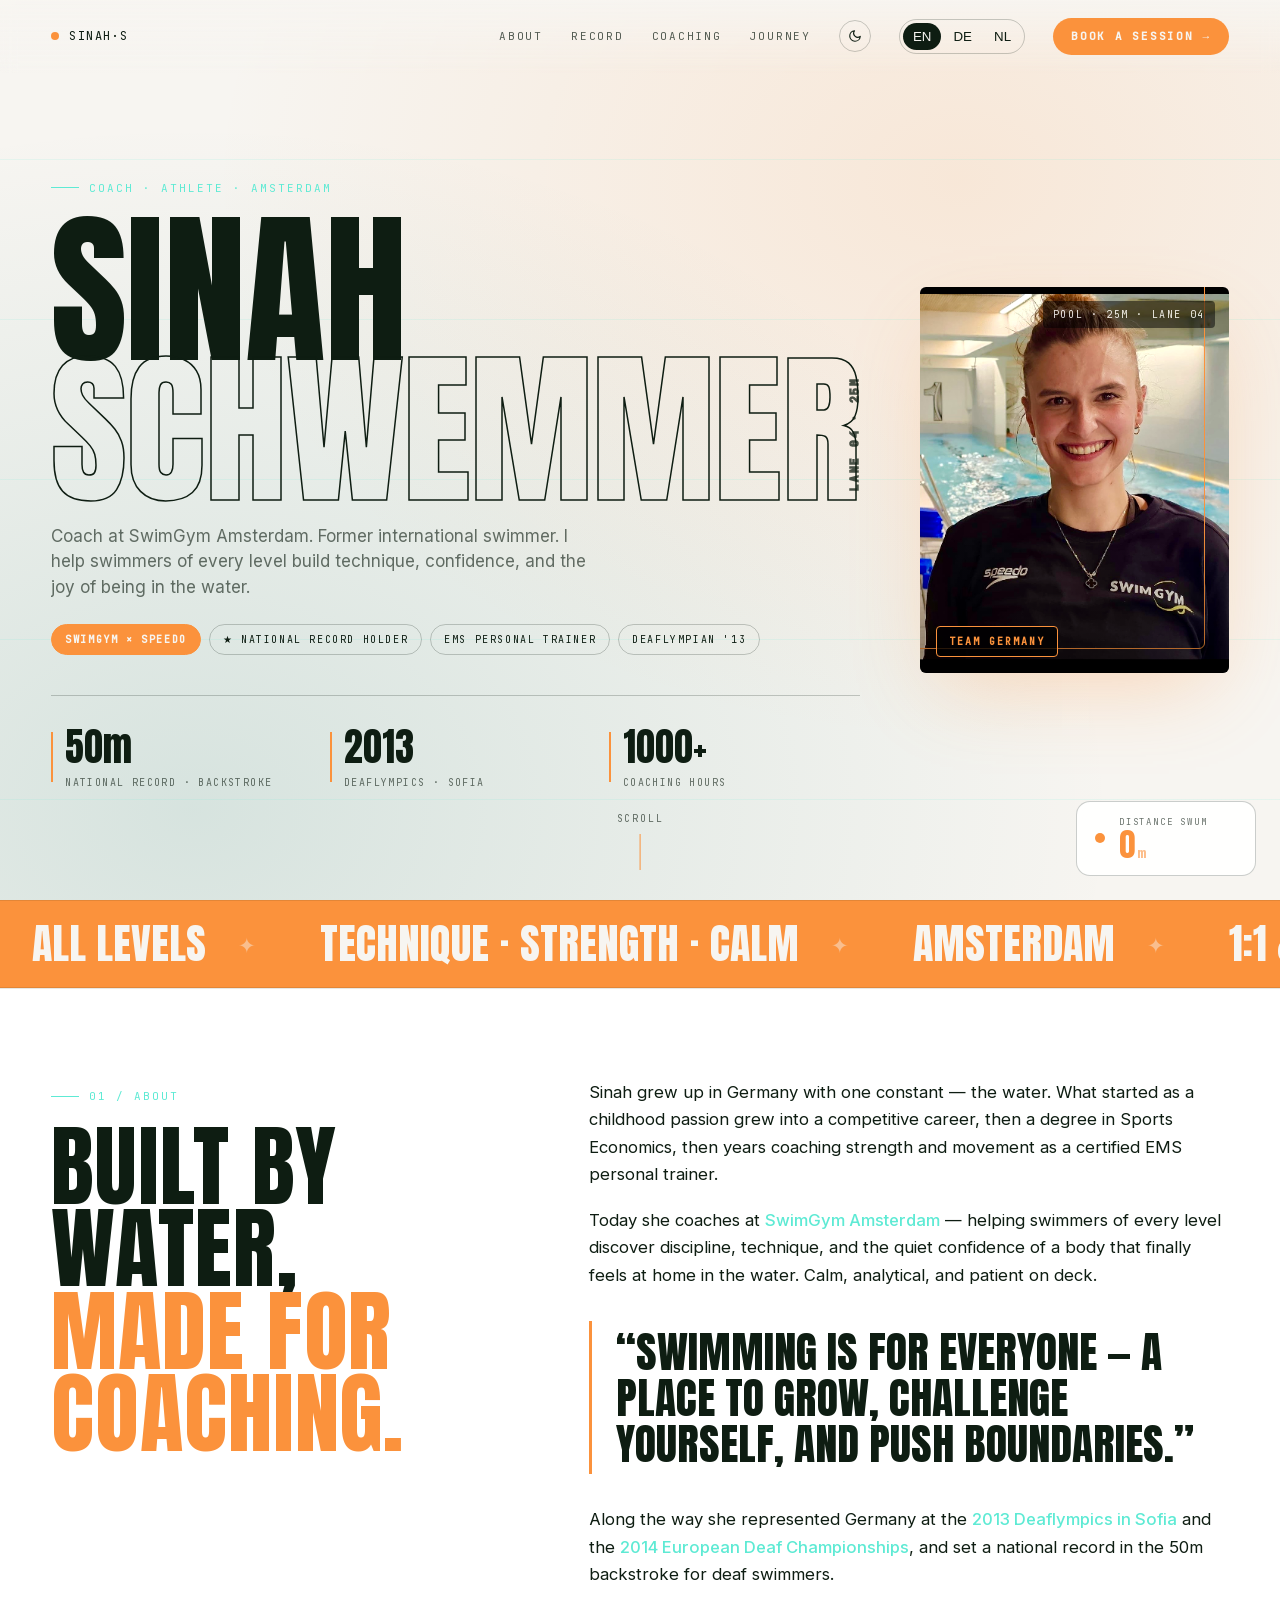
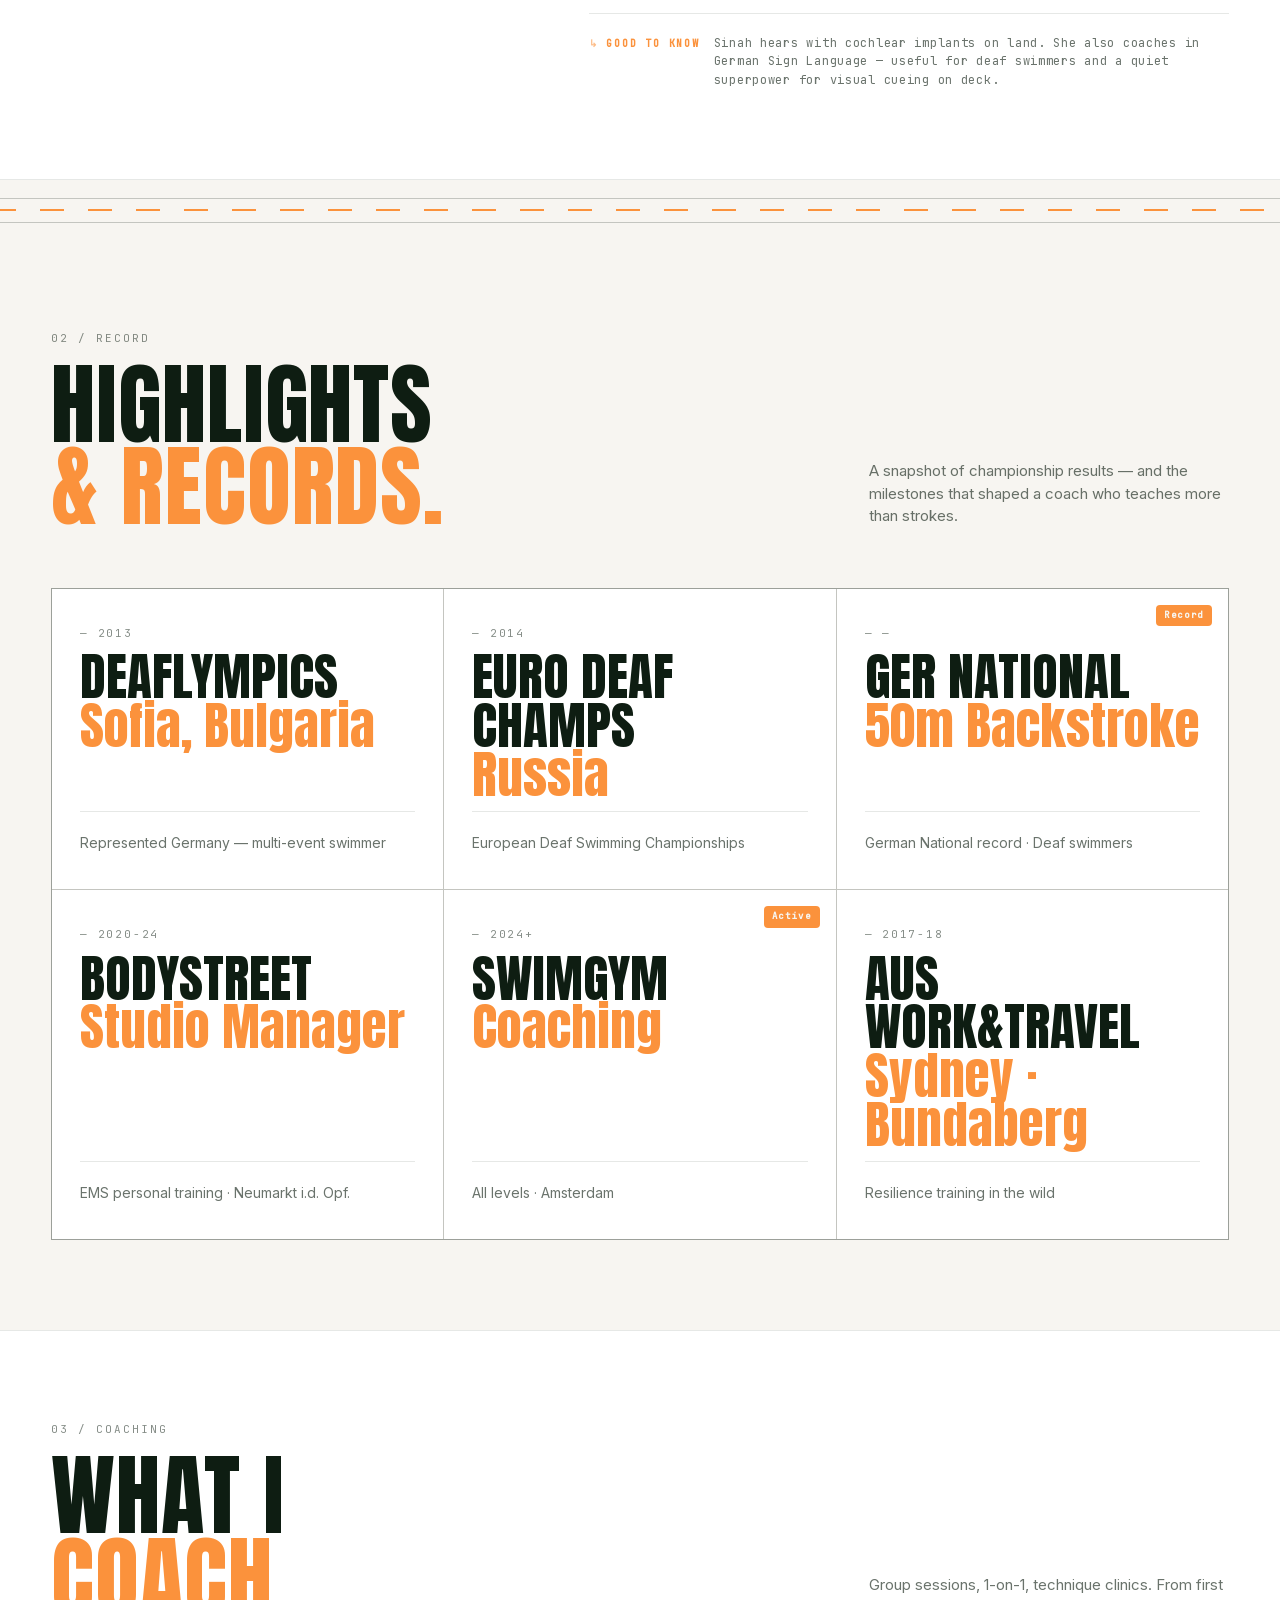
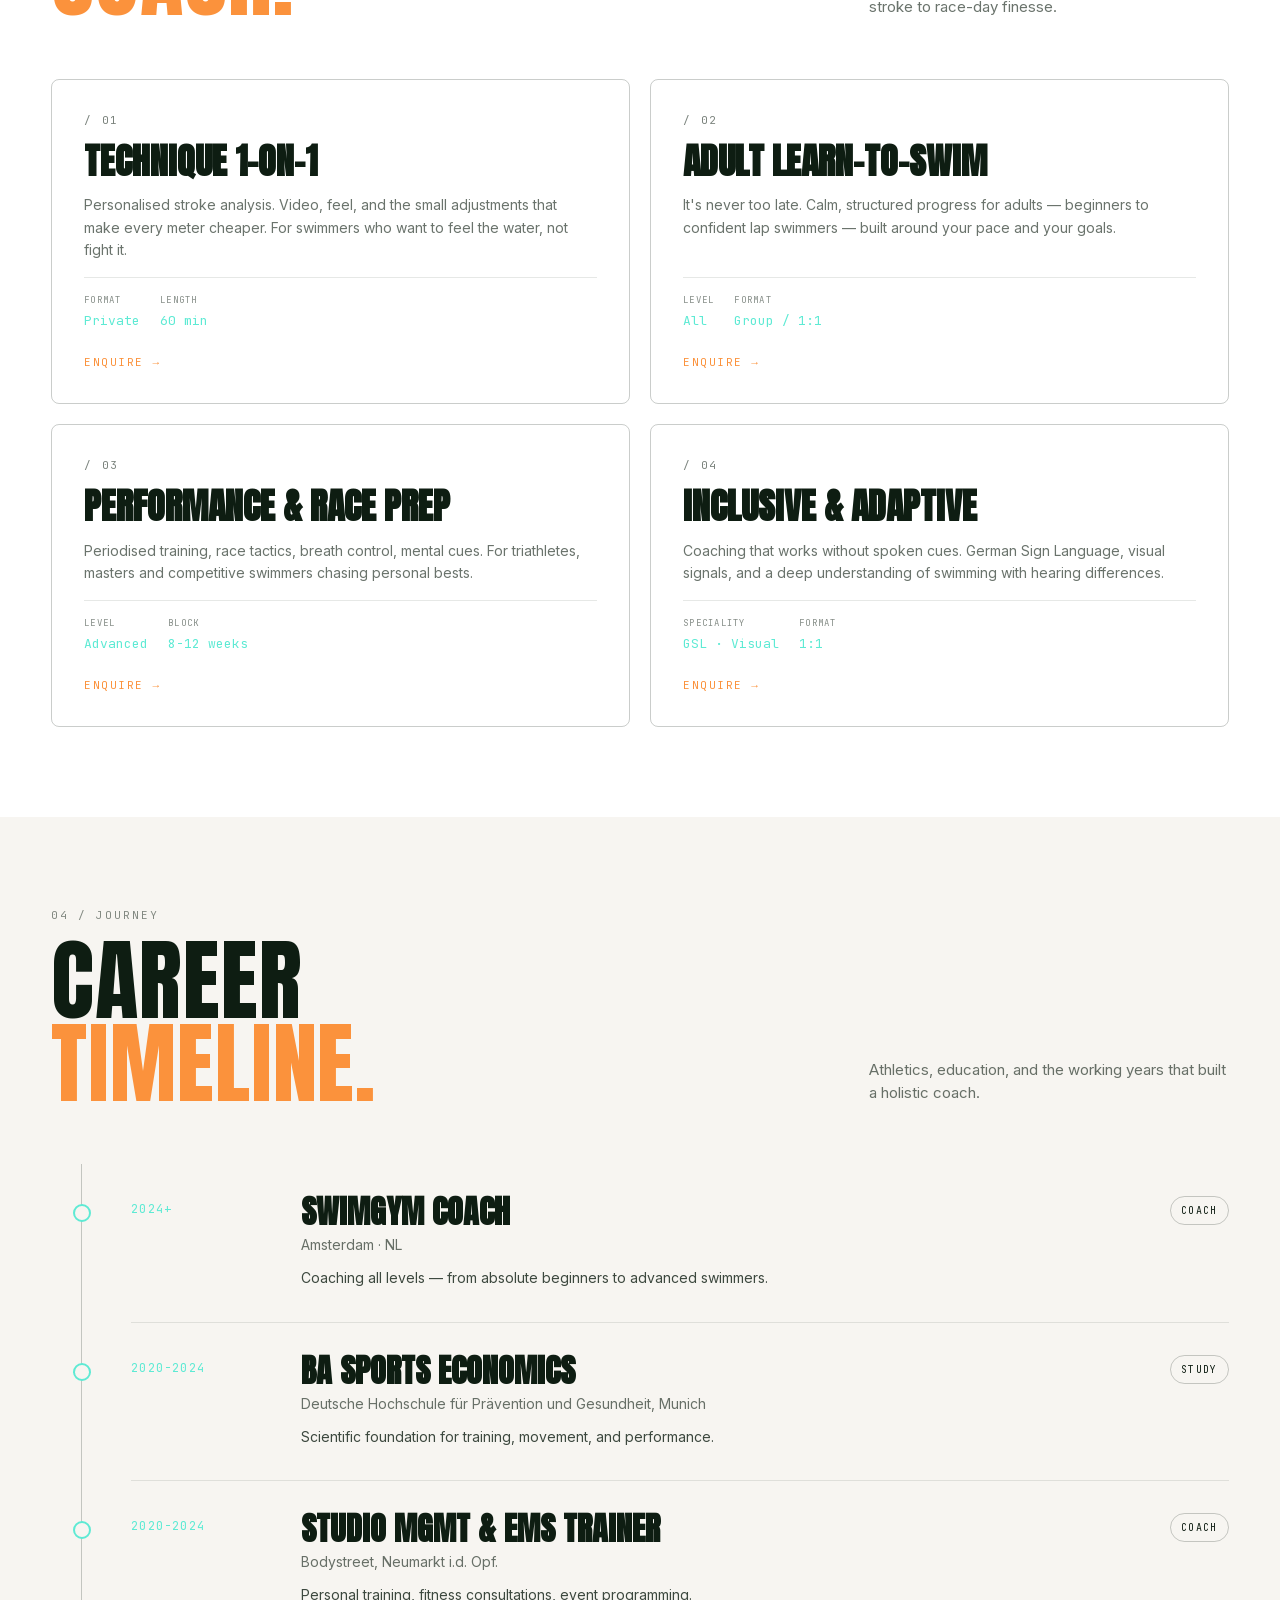
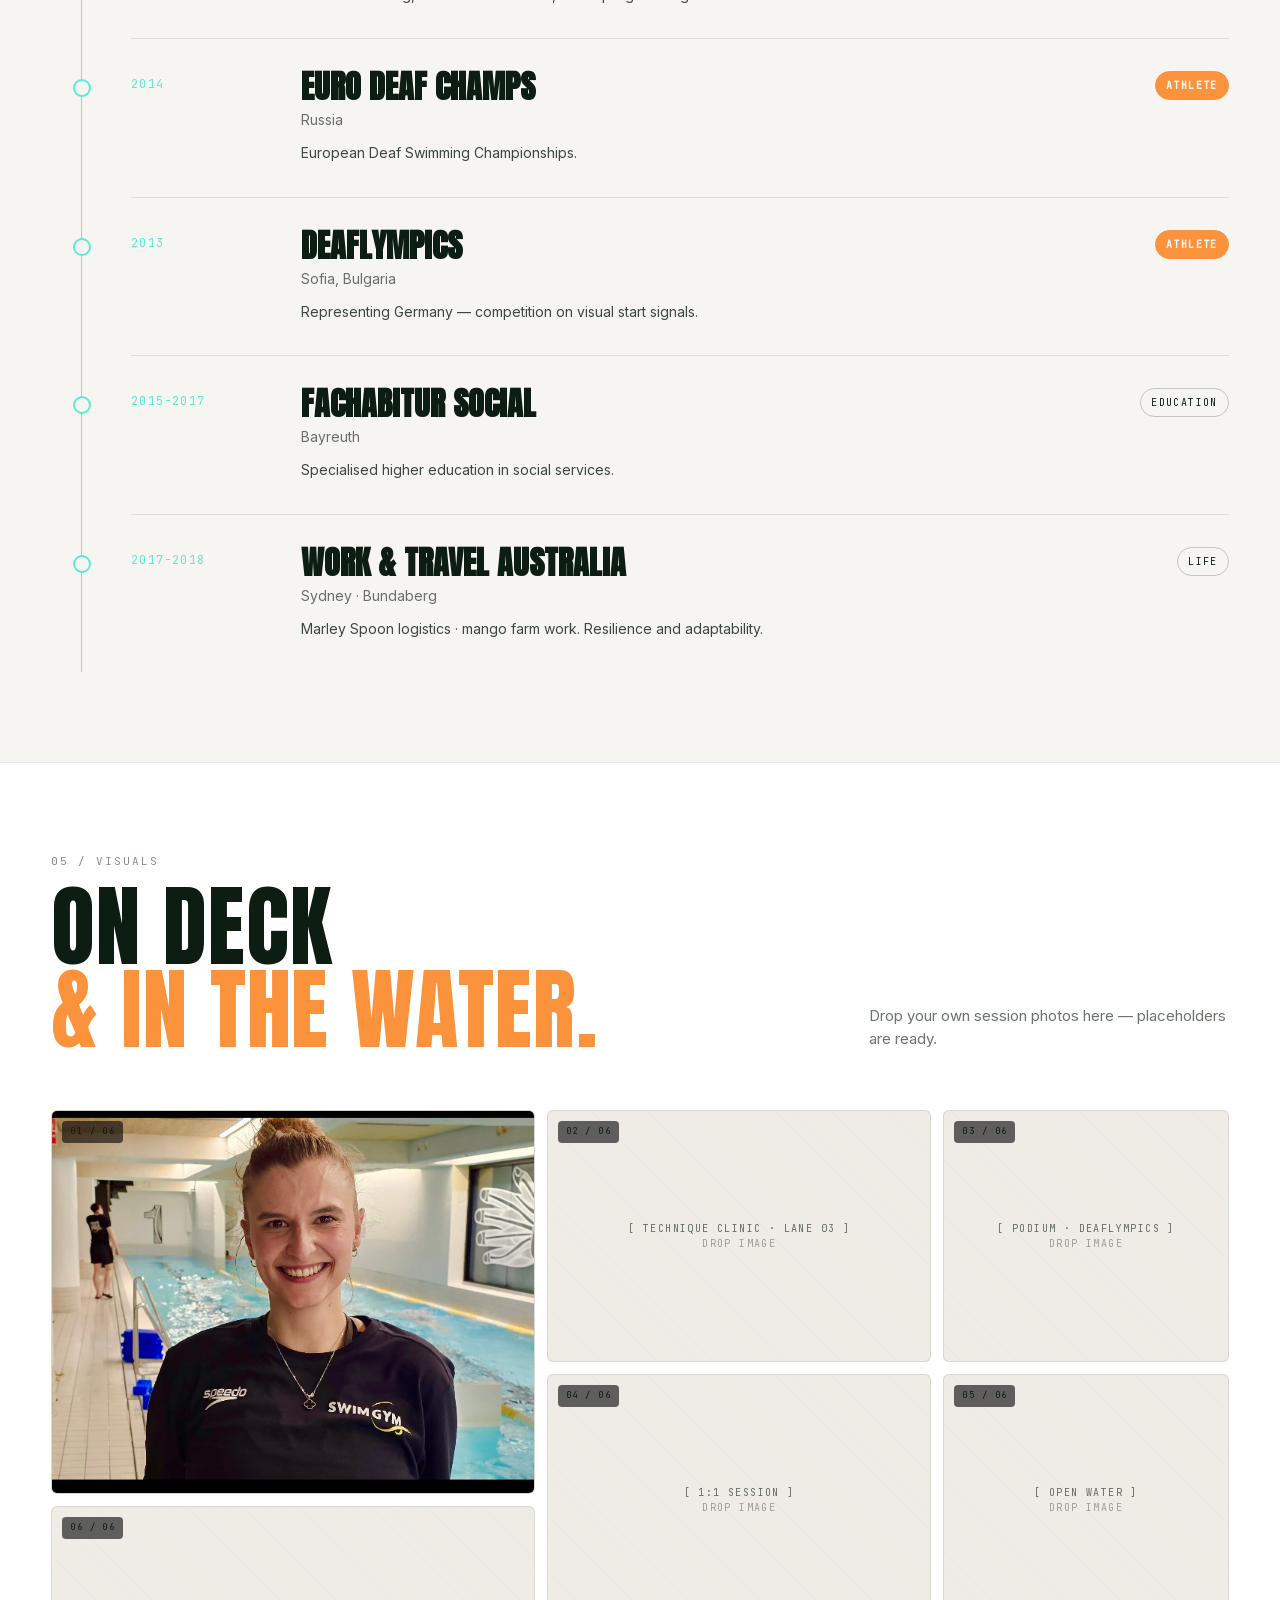
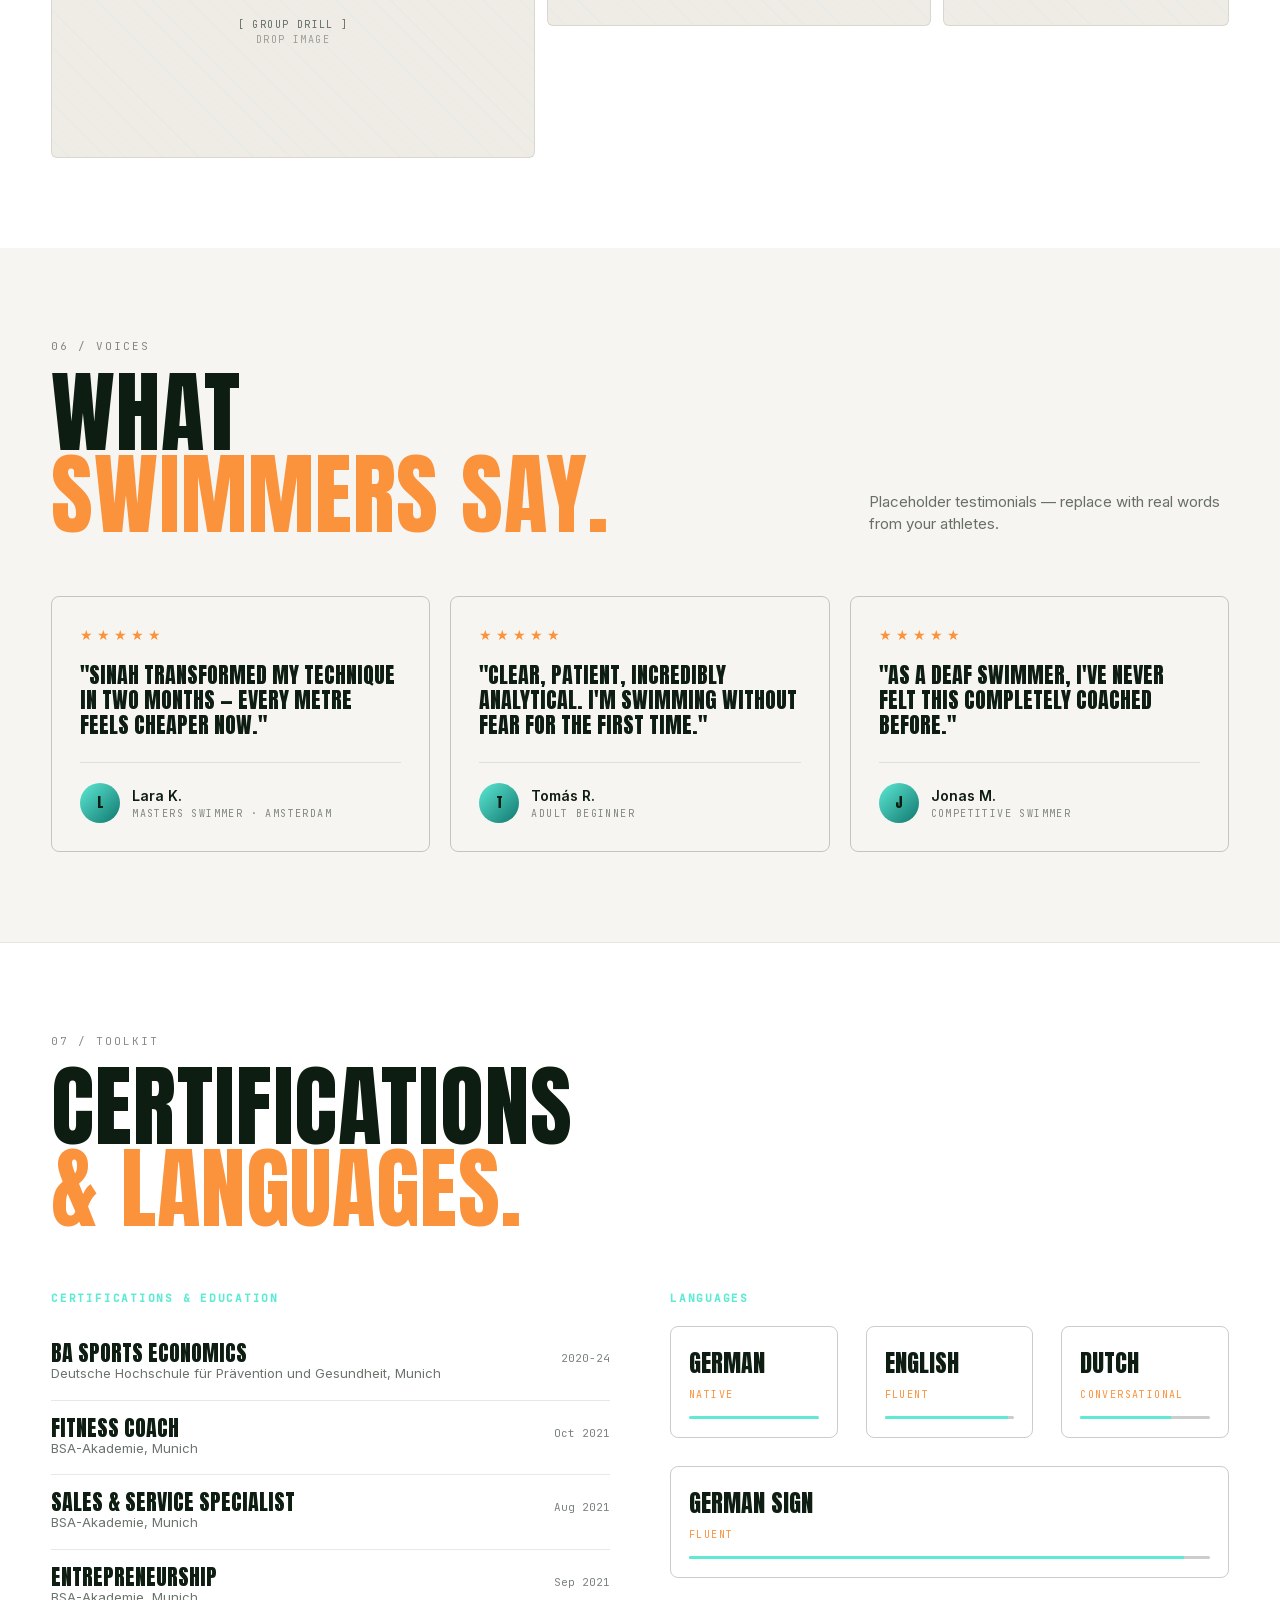
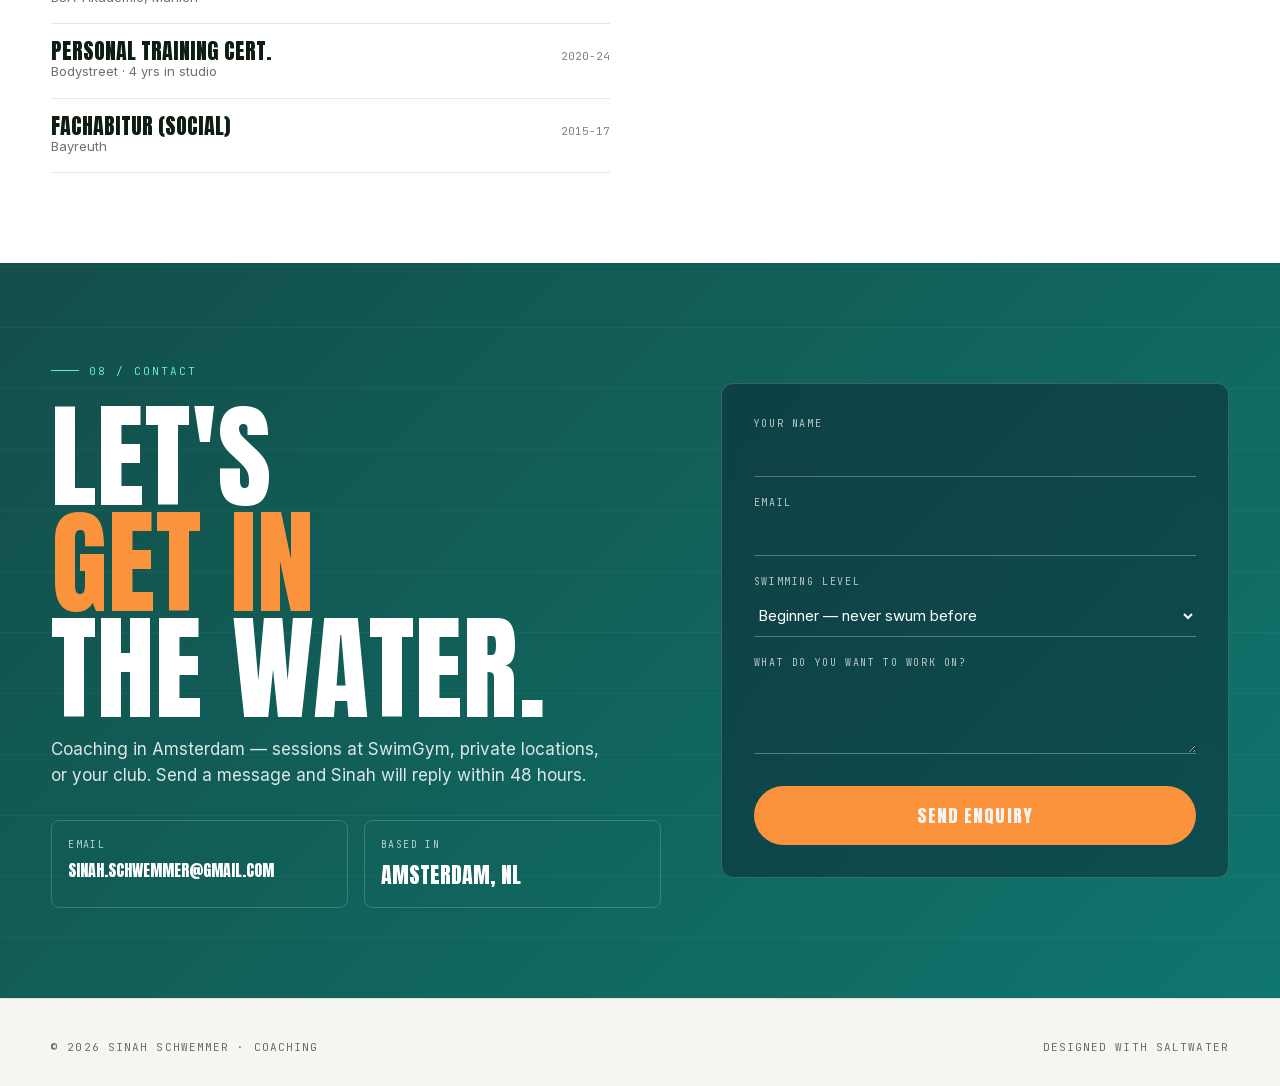
==== Sinah Schwemmer (standalone).html @ 18249abd "Initial commit: Sinah Schwemmer swim coach portfolio site" ====
<!DOCTYPE html>
<html>
<head>
  <meta charset="utf-8">
  <title>Sinah Schwemmer — Swim Coach · Athlete · Amsterdam</title>
  <style>
    * { margin: 0; padding: 0; box-sizing: border-box; }
    body { background: #f7f5f1; display: flex; align-items: center; justify-content: center; min-height: 100vh; font-family: -apple-system, BlinkMacSystemFont, sans-serif; }
    #__bundler_loading { position: fixed; bottom: 20px; right: 20px; font: 13px/1.4 -apple-system, BlinkMacSystemFont, sans-serif; color: #666; background: #fff; padding: 8px 14px; border-radius: 8px; box-shadow: 0 1px 4px rgba(0,0,0,0.12); z-index: 10000; }
    #__bundler_thumbnail { position: fixed; inset: 0; width: 100%; height: 100%; display: flex; align-items: center; justify-content: center; background: #f7f5f1; z-index: 9999; }
    #__bundler_thumbnail svg { width: 100%; height: 100%; object-fit: contain; }
    #__bundler_placeholder { color: #999; font-size: 14px; }
  </style>
  <noscript>
    <style>#__bundler_loading { display: none; }</style>
    <div style="position:fixed;bottom:12px;left:12px;font:13px/1.4 -apple-system,BlinkMacSystemFont,sans-serif;color:#999;background:rgba(255,255,255,0.9);padding:6px 12px;border-radius:6px;box-shadow:0 1px 4px rgba(0,0,0,0.08);z-index:10000;">
      This page requires JavaScript to display.
    </div>
  </noscript>
</head>
<body>
  <div id="__bundler_thumbnail">
  <svg viewBox="0 0 1200 800" xmlns="http://www.w3.org/2000/svg">
    <rect width="1200" height="800" fill="#f7f5f1"></rect>
    <g transform="translate(600 400)">
      <rect x="-340" y="-160" width="680" height="320" fill="#0f766e" rx="6"></rect>
      <text x="-300" y="-30" font-family="Impact, sans-serif" font-size="180" fill="#fb923c" letter-spacing="-2">SINAH</text>
      <text x="-300" y="120" font-family="Impact, sans-serif" font-size="100" fill="none" stroke="#f7f5f1" stroke-width="2">SCHWEMMER</text>
    </g>
    <g transform="translate(0 720)" fill="none" stroke="#0f766e" stroke-width="3" stroke-dasharray="20 12">
      <line x1="0" y1="0" x2="1200" y2="0"></line>
    </g>
  </svg>
</div>
  <div id="__bundler_loading">Unpacking...</div>

  <script>
    
document.addEventListener('DOMContentLoaded', async function() {
  const loading = document.getElementById('__bundler_loading');
  function setStatus(msg) { if (loading) loading.textContent = msg; }

  // Error sink persists across replaceWith since it's on window, not the DOM.
  window.addEventListener('error', function(e) {
    var p = document.body || document.documentElement;
    var d = document.getElementById('__bundler_err') || p.appendChild(document.createElement('div'));
    d.id = '__bundler_err';
    d.style.cssText = 'position:fixed;bottom:12px;left:12px;right:12px;font:12px/1.4 ui-monospace,monospace;background:#2a1215;color:#ff8a80;padding:10px 14px;border-radius:8px;border:1px solid #5c2b2e;z-index:99999;white-space:pre-wrap;max-height:40vh;overflow:auto';
    d.textContent = (d.textContent ? d.textContent + String.fromCharCode(10) : '') +
      '[bundle] ' + (e.message || e.type) +
      (e.filename ? ' (' + e.filename.slice(0, 60) + ':' + e.lineno + ')' : '');
  }, true);

  try {
    const manifestEl = document.querySelector('script[type="__bundler/manifest"]');
    const templateEl = document.querySelector('script[type="__bundler/template"]');
    if (!manifestEl || !templateEl) {
      setStatus('Error: missing bundle data');
      console.error('[bundler] Missing script tags — manifestEl:', !!manifestEl, 'templateEl:', !!templateEl);
      return;
    }

    const manifest = JSON.parse(manifestEl.textContent);
    let template = JSON.parse(templateEl.textContent);

    const uuids = Object.keys(manifest);
    setStatus('Unpacking ' + uuids.length + ' assets...');

    const blobUrls = {};
    await Promise.all(uuids.map(async (uuid) => {
      const entry = manifest[uuid];
      try {
        const binaryStr = atob(entry.data);
        const bytes = new Uint8Array(binaryStr.length);
        for (let i = 0; i < binaryStr.length; i++) bytes[i] = binaryStr.charCodeAt(i);

        let finalBytes = bytes;
        if (entry.compressed) {
          if (typeof DecompressionStream !== 'undefined') {
            const ds = new DecompressionStream('gzip');
            const writer = ds.writable.getWriter();
            const reader = ds.readable.getReader();
            writer.write(bytes);
            writer.close();
            const chunks = [];
            let totalLen = 0;
            while (true) {
              const { done, value } = await reader.read();
              if (done) break;
              chunks.push(value);
              totalLen += value.length;
            }
            finalBytes = new Uint8Array(totalLen);
            let offset = 0;
            for (const chunk of chunks) { finalBytes.set(chunk, offset); offset += chunk.length; }
          } else {
            console.warn('DecompressionStream not available, asset ' + uuid + ' may not render');
          }
        }

        blobUrls[uuid] = URL.createObjectURL(new Blob([finalBytes], { type: entry.mime }));
      } catch (err) {
        console.error('Failed to decode asset ' + uuid + ':', err);
        blobUrls[uuid] = URL.createObjectURL(new Blob([], { type: entry.mime }));
      }
    }));

    const extResEl = document.querySelector('script[type="__bundler/ext_resources"]');
    const extResources = extResEl ? JSON.parse(extResEl.textContent) : [];
    const resourceMap = {};
    for (const entry of extResources) {
      if (blobUrls[entry.uuid]) resourceMap[entry.id] = blobUrls[entry.uuid];
    }

    setStatus('Rendering...');
    for (const uuid of uuids) template = template.split(uuid).join(blobUrls[uuid]);

    // Strip integrity + crossorigin — blob URLs from a file:// document inherit
    // a null origin, so crossorigin forces a CORS fetch that SRI then rejects.
    // The manifest bytes are ours; SRI protects against CDN compromise, not this.
    template = template.replace(/\s+integrity="[^"]*"/gi, '').replace(/\s+crossorigin="[^"]*"/gi, '');

    const resourceScript = '<script>window.__resources = ' +
      JSON.stringify(resourceMap).split('</' + 'script>').join('<\\/' + 'script>') +
      ';</' + 'script>';
    // Inject after <head> so the DOCTYPE stays first; prepending the script
    // would push the parser into quirks mode. DOMParser always emits a <head>
    // (synthesizing one if the source HTML omitted it) but may carry
    // attributes through, so match the full opening tag. slice() rather than
    // replace() keeps us clear of $-pattern substitution in resourceScript.
    const headOpen = template.match(/<head[^>]*>/i);
    if (headOpen) {
      const i = headOpen.index + headOpen[0].length;
      template = template.slice(0, i) + resourceScript + template.slice(i);
    }

    // Parse the template and swap the root element. Scripts inserted via
    // DOMParser/replaceWith are inert per spec — re-create each with
    // createElement so they execute, awaiting onload for src scripts to
    // preserve ordering (React before ReactDOM before Babel before text/babel).
    const doc = new DOMParser().parseFromString(template, 'text/html');
    document.documentElement.replaceWith(doc.documentElement);
    const dead = Array.from(document.scripts);
    for (const old of dead) {
      const s = document.createElement('script');
      for (const a of old.attributes) s.setAttribute(a.name, a.value);
      s.textContent = old.textContent;
      // text/babel scripts with a src: fetch and inline. transformScriptTags
      // does XHR against the src, but blob:null/ from a file:// origin is
      // silently dropped. Inlining makes it a plain inline babel script,
      // which transformScriptTags handles unconditionally.
      if ((s.type === 'text/babel' || s.type === 'text/jsx') && s.src) {
        const r = await fetch(s.src);
        s.textContent = await r.text();
        s.removeAttribute('src');
      }
      const p = s.src ? new Promise(function(r) { s.onload = s.onerror = r; }) : null;
      old.replaceWith(s);
      if (p) await p;
    }
    // Babel standalone auto-transforms type=text/babel on DOMContentLoaded,
    // which fired before we swapped the document. Trigger manually if present.
    if (window.Babel && typeof window.Babel.transformScriptTags === 'function') {
      window.Babel.transformScriptTags();
    }
  } catch (err) {
    setStatus('Error unpacking: ' + err.message);
    console.error('Bundle unpack error:', err);
  }
});

  </script>

  <script type="__bundler/manifest">
{"2e91aaab-7578-4ab4-8db0-d8dfd055b23e":{"mime":"text/javascript","compressed":true,"data":"H4sIAAAAAAAAE+y9eXvbRpYv/L8/RcW3Y5I2BcXO9CxSKxlFlrs18XYlOZm+bl+pSBRJRCDARoGS2Ym/+33OUisKlOw4PT3vO36e7ohAodZTp06d5Xd2Hz68Jx6Kfy+Lqaq0EqdKTlt40sAfWa6uVVmvlqpqs5/[base64]/gLfR5VlQqH4hvTV1D/n4k9lydVIyqNL3ASulFJpe5+JZ/DN8OuIrBO6+HUBv3WxwI/uOXX4RW5cwW4wIZLqI4ED9/GI32730YwoSMhTcBtpM/i8FaK6Hbppi2g/1794S4lg1RwQ+q0VD6QAwe/2v2dfaY3u/[base64]/er0/PB5/2cwx7KMv3p2evjH7c3NGjlPtXd2fnpydH7x4tXT4/6PaSkvlnWuOv09ffXs5Pnx6ZYeNzUsVpP48oeTp7d8eQ0rGn959Orl+fF/bhnstK5a9b4z1mevTn88PH16cXr8bMtE1c2NbPKLRs06c/Xm7DWwii0TtdYrYDK9Xz4/OdvSb/P5RVnoTu9fHL941f/pUi3r+Ivnh//nz/1flPJvm/iLV8+enR2dHh+/7P+sns30tFGqct++OPzzd8cXJ+fHp4fnr04vzv784rtXz93HRasa2daNKf7s8M1/JkoP/v3fTckBFLWcZa7aE37xrBou5Wai8PekVMRlhShmInyBfLFal8jPDJsNCnzh8WJTjRCNatdNhV/u46MP9/A/0G/3fVs34qBn2A8ehA29TRZ7B/0Ky6Wm5d3+PTu+ziiwFwH774wjKBwMKBooPt2Fc1uIh+J7pVZatI2cXtHZp8R03TSqgkNRr2Q7Xagmw7K7Pnc/okJPbRk4L7A5rhoq//eialVTydI+gJGJn6mGermqK1W1H/jtLv6XW9/D/kJ39+/a3wl0ZKDhdJgV83UjkaT0eroQUotFfSPKupoLWYn1Kpetogr1ol6XuaD9mItZ3cASFK2olMrhEOof/HfQ4BG2ZkffNrLSBbQcjSD++HDa/u+1Wiv7ZTDwMU3lrnjDJ1KjVk2dr6dKTNRCXhd1A8O/xDGr/A0OSF+CUFOquZxuQNJQGVGUxo4W1fw5vtoTM1lqRU3kRX4GNaxLRW+pKi7zUfNf31SGVKjsefwSRDb8wiy9uFnUZgXqm0rIauNeQlnZCtnwSnFV5UZMFBz4IAW0zXraqrx/jV5hu78pbdomn6rJes7tPmvkEtf2g+GF/PHx+7aRZ62cXpkiZmNaLqhVXGqo4U+z583O760RSxsewDuePkr3M+u2KA5cf8LWXft36wH1ASYL6BlLiWK5IpmI9mhRAW9WuZhsAopqFIj1QFT3tvV+rsxqU+1mSm/5Bgsf5rmq8vUyGK8bKiyc5koHAxzBYZ4DD1EwZtHWKzHDMd8s4FIBL2hkQOtEp9eyLGBP5fe4UmDx6ZkbeXNLzT466JlkO7nQp6cKdn2rSGZWbkLNDO7olZoWs2IaTf29e95A4ZU4uOMs7/ujgS+TfYcXwxGcgIOBI4fw5PKp1R1Qu2Lnc/4zG1VVcAKfTeuVOnx9AqsOfA4X9vj9SjUFTk0pjhoF83l8DUv5J1nlpRKHr0+yoJojOV0ovh7YqoIS5/Y4OG/kFKjBb/FlLa4q4HuT9VyPxWRtTp2VamZ1s5QVXEGVbotqHg6AePWfCqDecBD4Wot1pVv460Je10UOd+dnsizhFiRmSrbrBi/Az4qJami2dbuezTJxUrVAMnjmUFNED2JaN0os1XKiGryaLeG3krooNyIHYhGazhHoK9ZYaL1WGpp5evyDmKyLMtdZOAykstTMnOMBc7Mopgvq5FCPTAOKqVrc1M1VFnDgM7zwnTBn15bvp0WWvZ7n48433km/1/ei+xWePXvdR/bk8DoX9TzrPVDSL/ZvqakrdKQe+7tvshFTWZpruNKw+O2izjW8keI7OVGlWJXreVFl+AV9dlKJ16evnoohyFGVWMnplZwrLW6KdlGvWyGnU6WxUiIrcwrrEV/x24XawJkvSjVrQXCzD4pKt0rmuOKWV9/IphriXmnj49GxIxDqhkAkFyVuF9nM17BndVaqat4uxvAEqAXUD4dNIzdDLPmNeCy+pY92xGOxJ74ajcXFldqIA/F4n/76A76nH48e+UxQYK1vsdSOePzObxifvtu3ZS1PFGLVFFX7o2yqopoPBzC+wVjQCKmfo+hcvUf/s1OimqZuPm5Ontx9Up54s/IkmpYnbl6e8MQ84Z+9U/MkPTdP7jI5ONK7zI4/PUEVJSgoowqMrMiaqelCVnNUMIEyqqznxXQsNvVaLFGHeSOrFsgZVFHmO7pfoIBal+rHol3gkflUXWc3NzfZTxro+kaVZRYszlZB8iO4xL5XnxFe7igGDUfBuU5f4/15MAqJZylbOOAHX+qBWymmGPgPaGamsh2+xTrejQJ5RemyqNqdvNBwCuxU6j2o1ypFauMdwxR2tZypHVBJVfOdaa2aaSyyQEswv8+oQ9z0Uq48bWXRqqXfeRY7zrBaems7N8LT50g2arYu98TpS+/WkSu4IWpRV0QKq0bNivemN2FPsnWlF8WsHQ6Y0vbEQDzieaNGflTI/CropCyh/roatAL1qatGyRx5aCZXq3IzYg013n2mEsoULTcMvLpR8kqLk+N/2xOLtl3pvd3dedEu1pNsWi93Z6xi38XZ3aVzeffx1//8+CtXx12XpKp36CYK/d4p6/mchRP494wnHfR5bQ0XKup/BkfJkPfDW9x078Zmf4yjuRtFNxdY57zIYSLPWtkquqE+q5s31bJeV63K7XWNL1zxAfGyrlfD1XpSFtMTkIuqqRrj6aaal57U7e/DC3u7RAVQ+HHmvfQ3m726vqQ9G1Ty4IEY+g8y0K+UcoNlf/klKJxV2C0Qm+mcLqV2+wyauiGy+h7PorDdR+J+dl888gYY7Ok7TuVb18K77u7pyPJ06Nw/[base64]/QSfwVBz+hLAuEZdgn1JFRMeUqTo4WaXmlxs1AtqPzqBtcSuSEOUxetr90ptF1jq2VZyUYujZoF5vhDtLlQbVSYHzfKnrBwEXL1MBf/eVLXpZLVB3HerBUQOLc4ptuEqKGnN4VWXheausXrsX0yK5wiaJeVZi+onj1PLxB2tKOCtfc/IT6M78Vz96xupkq7lcjYosnarwp5uyiq6/pK5TDFFVB/ofmKCARoqpqqppVF1W5oS90olI8fPqzq9uFDoEkpnr56QbpISQyZPzU1/BnkF7mxc4s7FtcRGwbxBpql+nW9BLpXK7C4gSKhZdWf7Y9Z8YHmfbGQmgQnUOqsW3GpUdCADXgjiQPgHsnjjuGc3BRliWVoNsQlTZLdFESll5ZFYHkqa+q5tH36sShL/gCty+7N04IVp5dxLz6WSmmaaCUbRdfTDsl/awjpA44d7+JHOAlCzlrVhBuHiKS7cb4lceiDx2MEnBZWGytLuII7qmUWRd03OoykCpQoX1XIIpBcrTK4ZwuM7UhS56noP3wHM1f9YNS7Z07VqpS4a8rSDBAJLBOH5Y3caBSXkG7rxicyUFCskRKpuE/3vE4taHjCs0FqUSzhu0mpuoSpGkWnl5ivZSOrVvHCB3UgLcJGXi5VDg4M5cas5VjwFUE85HswLFTYAyIEXkMcGF27cbcyn4FZqMscFIvrTj9/E9Il49kHpNBStQpnWbxU79tofv970jqTGY5qK7H7w/902m+85rYQ/5kCPxih1xOt2oj6kU3imaHeF7rV9lpwAXeUoprTChXaVGaGz5+yvR3qX6oGr7cgMbRqvgnENHktixK1gG2NR4CpjwWjAlQ7qKUryPC2BprOxPmrp6/2QKNaayWCLoHYZS865hLzUOTrhiheYYf+vmS9kk1byNKjan7Cp1lbw47GfuUkCf5dqP7lb0DqZ8wit5G5Px2fTuWGGQ/8+5w1mLF0fiBe4Rpk9Nu+VstVu6FX7k5HbfIHs0apv6mhV3C0H4vE36GzEAryC1WuQHMNwjDMG04+kT1S5cy/qfjisZ0mK30MgfY1Xl/B9WTMC9mYSUF+jmXg4gj/3XfP+SO8tOFfqAs4CZpH6YmIQDRqpscoBcO5wrMmRV7MZooMqzRJJfQgu+cagg/FgT+RTutQwPIWf1N8oZnJddmaUaBMhY5xSpairhQ4ZejYRGc0XZ6FzrZsKjqwVf7yS/KGYdXNdmo9vUGhQ0ustaXa1d3GH2PpwMoD9CmX+khpwJm1P5ck8LnlgNt7aHX6vkQOHW3WldCbarpo6qpe63Iz5g6yBh7aVWANW6OyaqIE+x6Itp7jdTATOKFTWZnjBS479YoUXFSbZYt0ceEZUu/VdN2aW49hd9BL00lUDEyp7Xv2zgFnce4PnFwJPSZpT7rcr21sLw0TxfcQYe45q7oA9lxRhdCX2RrNZUM4D4MZGmXipFOPVRSsV3hmWppz29tqulHBCt0JOcoIDmmwuODCapzRiXJ7nuqbNfWSNtxDe/qjTsSOHpbMGyCSVKOmqrhWr5E9wVafqFndBL4w0TVrjLcmJEH0zgx6DK8MS7O3NtDtTJQhH+BY7FUJnfVWKzyGf3GH523nce0NsuWNxP+Ml0x1l1Pc+Bm40/wjznJt6NI/x31dQqxpgAMlzesslftOCOlT2HeDYzexYLa+SPsdd8sEjsTRa/SfcGd8u2jqG1z8Y9Ty2aN9mGXZaE+08ooUG3wW1TOenGvZFGSObmujfwJlFGnYnIoWBUhiatvryZww0TlvskjCYbflPmEmkk/Co+Uz6Wo+WVPD3fh8Wppfr6PxtYy/Uj/zSdqZhx+5PZncWDMJJ8WdNmjPDvXUFcEmjbdliiA9TQrTpEeFHT1ISIhP1apRoPfOQcTX5mCAv62zOt4AQdeOkm4xNQ4b8EsRk9dFNeWpB1ESqZjc2eFWx00ArSxB1hw0Cld3XrNf/bK+preivoYwC2LlVB/4GTaVmFhRG3xIWAV/o5yKfa7aFkM0YBtI2OjoZjnQLAI5Jz4n6qPlx84ADvrAciVPQ/t2YH8Mxp4JYCmvlNBweMPmATUxnMogME6bAuUSjUTHF1TRqL+ulUZpl40AAZmSch7qWjUoCoE/DASNlGB+ywbvxlYf7OsT3oYX/jHYdCjigs5rDGYBBgmWPyvv0BjEUCtFfbmzYe/rJ1//8ygbvCNGuX/Pm0pYC0NSRV2xbTKgaBIzyXRRVLPaHQN88aJaXrNhZJjYLWPhV+JMR3PV7iW97MxFcjj4UuOZAtvWLTw6kpSyqMR/yGt5hmsXEnkmvtQD6u/br97xH4/fOWuLcFp6G3bjOxjwf0f7waRZH4lZhXfxoorI0Q0BLWvBu2wh9aubyk4U1THyR923IFx2HLX2lh6/u9XFwa7J0/VyuYGJDq9Z+NitlzhI8byADx3V1bWqClVNA+9dEKLM/VEvZFnWN0L9dS3Lot2IKRiLcA710Ru7ub1uvl436r//[base64]//[base64]/WzzD9oUdSUZZH7Mx2DvSRXom22XiiAjg/0LDMp/yVk2K6XgjQ+Slo6cRQJTzgnDNJvyjR267zkjyZ4U2U3MbXK4HKx8lGzGqQBwoKuXJbAi+x6BQ4xqIDuM3KdqBNfQu5WqkK5HqoVq/BxUflvl6g4RhhWlrnTDyUoBAG4WAsrtTGBlHBFVu2bVNM1qAEODo7s449Y08kGAvVTrMRcjK8YFOtbVPgRcvUho6IYLtCt0/zPe18n6OOw3HfoCYV2EHGNZkKgc8taw0+9ssl71DtaUhJt4fMz1UHeoRLovhLa/ayc+gzY5423q2X8Xa9zMR34Jhdbcz8YssgLUlTHXGmV7NLNLO7jfa6KZZ4NLy7NPpp/[base64]/iyQ43QS9wBoJWjLhRMukU1H7NcD6OYwCqTHxierXM0caJTp6lVfIc9jqnXbYYx1NQoo1ubKFABURV4JF+Ket2u1q2pzxh2b8jTDY+EIRHk2B1Fr+HQfooqP9rTbPwgnYmzX/E64H5ZGE0a1gk9hNJ7yEmEbBvDPopqtW55YojXQBOWG1a8l6VWemx843BAPBLaEW4InmGAwC/cJp4q3daNHxJ5g5MFn7nJNAwzXslf5WXtnROOp+3HsQZIC9+rzbYjwr8i9519/ulErqSDc9omZLyBGIqCFLIVnAh107IQIr7UGepHSDVJy7Jc6xZNH7i78sQWMv9Zmw0E8wqum5F45KsQzLHZexQTfYJIOmxrNDmzzVzTlmqbeg1q7EVdtxTBukQ70OiWQ3iu2h8bWGRUqQzrdauac7xnFVVl/rzBEoF5njynnZfxgbCf+t7HXuS597Tj3hh84d13UEHCXeVmbLdiJ2f3wspgLH0Z6cWviAIPxLf+2MC9eQgOw0HJR+L+6L7Y8wvuG9kNQpZBUgPbHcn8RP+NghAFwKvYhdhG3033WVMvKTYuXocj0i/gOuCtNrx0tYkxD/ibge3Ry7pV5qCE3Wj6YcKlDDOcq0o1yLMh1oA0r3BM9XZ3OPKipDo9j76AZQjGYGxK4iC2AO3uij/hkVLX7VigqqUCrWXdiJ9gqxUVBrnS8EOq6eAr+OyArwP4GWCu4IWgWkOQ4SDBEk7JeJkTH1DvV+SSwOdmsWWYI/YON07ScPSXG+dMzmcn48vMOJQXFarW5uT2Z2yB40nbis+QoozW3widiUo2QEwsXX3wtb4pUPD3F1jgqZQCktmLmdzgmUGRsQzQ+9aDrul++Zpwa5Lf+RAyiS8Nfkzq2xi+pvv5GWLXvADommQFPqZL4msD6LL1W4vq0l/Bc0B04Uq2LWUHkcRfsux3v6MP/G3gdcgHxnFdMWEoRhvqqCLoasTHjNsBbJDsqK40iNID7+ALV9BB+cQNGxSfO7dsPsgugj68NmhA6T7E4D57yXb8E5OUkjiv5LE0FoNnhP5zSuA/qXYsDE88TjxF+ahL7WsPfoD+wfq7j77o8Neg77agP38f7vVMZh9Tz2jjw/nzAgCD0kO0uEH+EMNewYABQChQzEary8svN2Utc3EQls8u+EX3C3BF6xaHp8H0xcqQu80CVDPkpkejsHGrF3kfL0Li4HJrkFyPW7S2M1mWIBSu54vUMZJC52HVmWc9co6SziYdlnBQJMdnx6c/HD+Frfr6zCq3r9RmDzU+Y2525v+8uAAkuOgJQuDRM2OYxpBSgJKQJTT8vdqwyepsgXc5792pmoXvOOLpcFKvWX4+VTPteXamC1jHv1AmXkj9A8gcoNYnxJ/UfSOcIxuGCOH64Ic9GwQ3Dxgd26ntfM9V69XwVJHpuG6iaqCcR7PQNtf04AHXaVwaeVZCwksp7zzDZIJiqH2wSCFDCcya6an6Xm0+daqu1OZzTBVW8182VXCJvGWq6MX3agOj4Nb/iF0y9snEDcnEYyLhHhqHTgrNTJm7fw7G/kX/fgrH3V/ON5WZfywyf6n3xOWV2lxaj37UWWTivNmwdwdDMhg/nUZpMOeiuFxU4tLO1iXj2dCkQtwma35BN+ZVhG64cM5hFXQhh2sXe6xPF0WZO5UGxdLzhQcUWtAR1OM6ayxWRN0eGmMS3uF+0lndzHfLorra5enZwXUaDcKV6qUTnrPk8kVUGIRfpp0hmEaQzp3nA/o9JFswDiMWsmxSOoZr/BFSFHqqZr+eQk/V7KMpNOLqvRQalbuNQhs1+x8K/UgKPVWzT6dQOLRupdBTNfsECoV6Tmb2AD+SVVW336nDdVujGwmo7racQ3xP8o43/+ILZ0QHUCczjrwPHpjvSKDZWpp87V+CHgNOheDD+KiLI/t7hc7+1tgHItxZaZHnbdDcu3CT8bZx4vj9L/V9vPPJomLatiYtfMm6jzPSm5JHjvODsQ7sjQI/v5y8UtnpfSl/[base64]/VWbdgRGQy7h/op5cGDWGmBWqzIWcA5G220CSsVlXeTFDz2ZgznOCh6CRMuxayjf44Qe8oHYeIu/rPL1Sm/[base64]/L07riRQTeO3pVgk0QrQFX8dQ3srMgBQWi2IZ4pO/uDKzLbcC+BWT52jX3HRnU/vBdpaqJwrWsSkFRQN9S8h/9vakJdw5UTb1HZ0DhhAke+xzFErvVTNa2bPLKJNkqvAO4dDNkzw/xtUJzyuAAoLWqC3LP7s+O/x+4WjMkJizUryc/JAT1hpGBxrXDjrCiEgS2ixhVRvSeCEODGT2GkcOi4LYi7j2JUcUA3i9r6LWbR6nJ8F+/C3Pil/ajk1Qu5EjXFMxsUPOM/hie1q4l8RyDEEEzcXuIFoarroqkrwnbjD8y8XVC/UcXCxn90mmcvhmoe0LhmZzryCSVcSnDphChv8qeFj12f2sRMV3W1o9BZA30ThsQJjavUmN0OSNp2NRXVtFznCiIQm40/ImgUQhdb9tsfMR8k3EzCZoVjyatqXtVwFBZtZs7stKgcztEYLwoE5DrwvdpDydiDVsZ5tiPtvLppitZJ0+45Xkcc/rJwsGR4vgCTZbYI5ADQmrjsbsfebVhjMUBJ9zOPJXrBg4GGwrGc39SGCDULMpSp46b2zkE+LZ1viMn8oDzaQIfzJEly5KJqyNZ/o8QC3DALPmB5QMTo7zxnOPd/n1nDpty8+SheQRS8f0GIwuOZhums2d9eKm3nZB0al+mGKDFSLskRWNQTSM3hyB6u8+JaVc5K/DBwD/bF8LyeanqwI1dFtmiX5f8iKvHOniicIBCM+Ag2mke80jeq8o9bmBM0s9DZo1UDtx/0ccWthd7wU4vbbD5xCml6RnCgzlrAvuWdZ7h7Ow9pJweI1QgPTajynVBMVtTGmu/QuXMmDryriXczieNt7npLT91REh3y9Mt+h/xWe/yFnII2aMv+SXOMfkiuaAeDjmc41AAc+Apf8S1litgLC5ma7Gq4t/zktkqwGBPSkv3FPRkKyInEVfREgu1BpEQCgRkAxhsZsgRuGGpJxB009ebrEag+vghtQXFEki0bKhiwZ2/Ny3d2Otyj3jsrgmfyVjNizZLc/8B9FwIBOfbdRJUDPgzeFkCCn6kGoPXqyjnbAteo1A34apRlTeFg/tQZaHhU0nDLzxG/NgFpK3bEE3+TReUPDsRjNxXYSmbKwCzwn+xmIRTAyyXq+cavxfYLgzFMyEf0iWPtNuKsEAfiq31RiD9Ew9oXRYil62p/W4Q4uoV4JByOrt0mITH1HiTxIeHa2cYP0rNG8S2ORk6Vrstrhz1CN/PQV8JEr2dc6LV/XbIBjfaNNcV7z/Z7N1a6Tmq8Q//+5r9tq/gV32HDdF2igNX98gtw8VgHGXry9bseiW9vdzYavKkwVH0g9tiYH0wBMOJgoB9nF0vycKg3GpX4SGvG3ax9vuBxy028V1trbuddh9eyrtRhlTNkGBx5dZkfG/mwUjffu7mDVavUjdMQBF1z32XUS/p4LLwX2Gfv9wX1P3hitAreM9YweI98AdC4HNiedYCTjkrk1VtFOg514l/SaJ4BbgEOP4BR+RQhD1reIuPBazOBVirvk/KA5KxSxcsS5T9L7OwY7+I+K978tgn5AlQJht9ap2MZ6mIJBQHU3GA7Ujmi3ZoeIFZvGD7YEU1fNcUcIAv43IPTclqvipRcylGZP38Yi0jyv7uMS7KW+dzKWU6sVY42KaULiFmEh831I9wAwROZtD/2ZeZaYnlN+bRNNZLUlajTXwOMaajYk5PAXVrZzBWjVNngFaccNEIHOK7ynGqvqXoiJ+QUSu4IrDekVEte0ADc1022o64kr8KNSUuI02A0oHZQY+g/GCRhYiEA5Fo1Deb0cPXWnMBIBXv781wVYKpBIQpKL9DZl+yPPHMK6JVsPP1a6nZh3piO9vLUjiDyj3B36BXZeS0UwWuYlzpAn0/KGh7TyYwc4//ukWdELM30ftOZx3+Ma4OjxT7ZiVOWukF+0S9ZiX4x0S/08QKYldx/vqWi/kuP7wn4Pxeg/34XoNvvKP3ypAoktjtZeDrS1Q+qKWZkWrFQBs6yGRg2P0p2KjRqqH3pyeElGXMmaxxuAVG/pGKXvf3yUJRCCa0gfm6FXIpl70bJgAGS4RciyDJ+bLyk3SPrE4+fdA1Zgf/s2fHrQ8yvCcw/Gxjn1bM33wVv9gaBMvNYT+WKJF8IJcLDQ9cM7gUeBCYEBy1tOP8FYUfdS9iQ0bjMoonCmi1KnJl5UxDNalQEPkrBpdBr/26GRkN8eqrm6r04ELtvD/be7c73o9fN87q+Wq88y+LgYLAnBgdfDYzWebCHD54MaAfENeR06ooD7B2bqoZe42MfQwh8qzshKkFX3mIZ3psfwovJ4HdwWAftdvYQAQyfg42HskQaFBBy3kIDNTqeSM7dALwXcr2Ihbx2xmln/Wc/iDgzgu/K8ULiwRykeYO4ZA5XABnmOFyNv+w+gsXoruKb8LMhxT6Em0S9b+1E9zczFoPfPdgddLnMHzF4DP1DkIpbBlgGcGcyGqNm0l5F2AFOAgZVj1eFKXpo/6KwWrTOsAcSIEqjL48jY1sFmds/gGCt3osT/H+DNk2oI7PgcwukwCPv2TzekvkBb8yCYHrtVQxb9rALntaEmwd8BeVLmCOKRy44/YQD3ZuURZWXm8CfQlWAL+YOazL+EsL1pKynV2JVY5IfMFGRT9XxGWG5BdouSB3v3Up9fmie+wzRu551JX/KZVgW06I19B1m7UwL0l6do86ZGezhIUrT3fIo/gDgjGkavV6aJQp/nNuT1p49LbVq7wVnLb61CB7Dr/854V+4lKuTqq1DOWJMe31s2MZrTM40xqvuWf1MNl0ITQ9RxPgcWgEn1ETiilhBdWC0afScz85BMP+HLl+BnAB6Hoh4KwhGpvhFjUtmrlWeKJJMR03QiUcG59CyoI4gZ7Uc3jUw/tZLIRMKwumIQQ4XMv6Xe9FjDtb0w4e2tEj/MF1VHI9kKN6vyfTIDC8ZFCfCiCZfINjrK5SMX7xj7+2W6ESDhp+GIvAFnUuxEG3SjUOk2pEpwRUM6ZuRwTJDsEQUGRGBBt6NGbcaLwlwnEmGVUT4AgqGJodOPgsdhRpXFawVzeq6RaUKUS2tq/A2hZgD2sOef//FVxTnYPcZbQpQQjs561HEji+481+NxJ77Mswoy6hW3tR04k94qx+5XgwGkSLb9rDDJOFft4L06WxqwejE3UFSzRBwJa/XMWMyjY3FYODLTNNkkMvUa8tLoWdvXj7lJIZIMxkI5H0TGof9saPUZTG7JLxYPIPIWYcwWTR6/XLQG5ybBoJdzlRclYGVEMdnzwFfu1mDr4+u0WcI9KbW/5dj6ICGwensJour8qCY4C9wDaobzukFEsyVZkdJikMWea00nMYo90nvQHRT5M0JnqiQqu0L3rGYmc2+gTM4Kj2KmVHvARt/eKfoQhFzh64BIqA2A3gwqRmHnF8TrBHAxV+pjeZtvmFfmzGF8UtfuUKa02vVaHVYllapYVBn8xrv6gZbCLGEqUh3g9FhLB6J4WdfwF+3dOLbO3bIKgGNm7JG8YY1PJLZZTh7vxp+xZ/DmCWhBNYZDrInsYfZOh9Z9pzWiyJbylZrvQh4Qp/k97gjlWD17p5YcVC359yynrSNUkeImovaHNCO4S//XJnV6yo3EqGFZKdvPQW7qZ+J6ZYjxztXxKPg1u+JTeaQsXYjt5W36aFYmZZWRHlH/NvCUxqa7iN8ZzCS+HTkw7Hwli2YyUcHCRG4V/7ltjzxN/LyCoVAHHJLCFnPKop0ObG/3UwFhzWLz/[base64]/Uwbg+G+Jb1tFTfO2C/Ax+XF8WMn4Hw2Y8IHrgeZj/VRTUENHQ8tj7AsRU2M0JUJ84Oy4GcS8V6F4LxQNTVslQkQ3uHypiUtGazcahovLVS3iM+tXiguawMw71m9zlpHhtUH3HoG8Z4zgq641+GloYgkcHHKPbxp6llKVdeNQFK2lKuTAZmuxtI4RUlqYHTTckpJ6koleSZS2ZaePjBjdhybJgjo/JTceSOYfzDh9CBdvQB7zmETChXLhCwo2A0yDWMEYP99AYV6/+MTYNxnLk7Jo9c3aCjODZZzzhqWDtUXV+hZMbl6ZPgtUvJ43mUeMqW6MJlLm2hncyJMBy4fCDevnNS0tSKR/ioR7tFn9KlMbo4otgW9wHeWxMvAaozRWB7lkVGqndqpusPRIkP0nqBW3YB1fCbbAUcyq8kWUNLRjd9nhxkMiMcNt+hnMD5K1jXHiKLg++rR4/2STcNtx7jgFVtMAQytWhVl0+RyKYIZHM9X/wX8ywIvzDsJsG3ZnVzLKcL2Ob/aHzL9azDrPjdUYJnha8SLMcUSFCEa3Ec1WNI5O6k5FWWQar0DSegsSbyUT+lkeLlQ6cTHebwrATTGaZ6N7NsQjTvSGOom6DKbCd8251cwQcN59Br1A5JzuHm/JUk2tZWQRrv85gbR4a625YjzaC92/MHhOmiMyGY2VNOiYVZ6IpGG9kMrWxpwQe1PNfOwYCUwybBm0kaC8ZQWxXFW5rKPstkQiPRZjcX+xD/nnSGhXbTJTXAz+mkVRcyUd5jay26UgJ1wIVQGuDPsU1fyTFgtgGOxPZTA5pgeDnR6AUpJCAls9dbW0zXJd55ADQe7Had4yDiNzZJcsB0/HWydcWHj38HpCOIlhtVdrBgl36JS8vAzPpRdVH1ERVDPdijDh3jlTdSEydUIp00cKSlsxdqTkfMoJwoo6O5y61i4BfLnDvK6JYQoULrH0V5MTMasrfXDxEkPXkHnAGwau4cdI3qchIkphSXU1nCWrfqiLKhfVe0+tJU5VArUAGBw0LvTWL0ZNJda/WtJ9AZ+EUzc3H0tQ/e6MU/H8IdDIJVZYMqMchYyZgdy3XZFqsSjy6zk0zuVYq8Bc+wed0Uf/Pib9G0bYsB5101xRKR1oGwgDHgU40TJRsybXvr6KqiGH72sr2pk/2AHJqAfb3HC/0So6jBNREbtVyeanwmJ4DXPrSNj/b5O4DrDz7i54en535xL4z6zDz0OkORze1CFW5JOKEmbEUF27ZVhEth46IveFA/[base64]/82MBH5CvZ+a0l53t3701MXCvKrMx5E7gO+E4KicziY6HVdN/R6EA8rDW4f+8IYKWYKb1Y2rDz4AyFRKqSjbYlJAoi/[base64]/pATx1o2/WaI63ft7co1B1SZPB9oFAfez90uAwXffOa4EgXycrvJZqJTqOPIINoOEFFdx6T/1HfuIJCMLjelm4d4JPPNsInnzTEJ3ca45N4kE9uH2Vw3v6KMXr13HmE3je94/PKwOj6mkmNzYkAn4FJpY/SO7Gq3lP4UxmW+ePvxLC85j6JYZnvb10wL57219BiJxlIp6EOKSZzi/QSRFLW6bPDnvFBfOm1cSkwE2o4PSinVLVQsxmcw7hm9//s4D21QrSnvGD3j9qoR0yK+3Zh6wzjsQdf6kF2P45X3kq4feJcbMmNfYPivxhS51aRZVlQuigvys0kvoIxs5uNS6AoQhQcmxYhntMDEVJfFNUes9FTvrEE3q79xZ6kvGJDagwCP95UAPxeyLL4mwKz8s5j46v/mtM8s06eENwwwgzKPXbPfiIVxgEHS1kSBpz6E1t5Y8HlPT0KPwLQKNmuNZpKgx5FkVFkh7dfOfuLKdEuVIUOcQdYeMjwSRAtVrB2kmPE3rfkqBfDiy2L+YJTsglVIMSdW/aBtmSBYjj4eCJsLsA93ij2Ly08TQBm0QXutw4mGqPZQLMACI/Um7ZYAoaakYltzIWkjH+uSkpgZZzSaFLqBlPSsV4Pw3MZldaVMd11w3R1qgqTEc6K95zgiStvYMXXNgmZdDfy6QaywVgkKDPxGfwx9IJbMP/oqyCuadvqG6r75RfxEcRhFvAO6yycddHQciLhgnnrGrfEny5mjZX+gBPuD76qG8/Vf7BJsZs5OSn0NpgUepQuZicFR5qYjdAx6qPGRsnjwEsddt4AYlC6+wzRNCt+fyMLQrXkG7QhWb9KUljCmkIy3paxq03Ge1b/o1sF7Fb7JaIKWH7ZmTp+5c0br2iiiJ0z072k+0XfdBkiDfmmT5Mp/slFQ0IMP+qPPWbpELj9HkTSsEKbmAcMBdP95ptKLospGDRQ8qubdjhCQyW7exkcXFaD53viS/2X6i/Vn+t1g6mUjdBR1vUVZqTaE3+pBH4MWJwQJQEsrFiS8g+goyhT93SKEVyUGUw2hikuYWVzBROvqikiAbpBDTABrngR5HGBIQ6HI3HwjRnGfRjGINv1yg1GI+g2uuEYMTbswhq1luVGTBrE6zP6a0p3XDftt4NxsGTbEIQi7PnhgHWBAyDWoJL/WbXtq3b/7pNuTJlecYM5kIwVImkiKbZ00xdif+HADtD3bLIgT2P5I5pSWHVMmnm0ghhVPi+lVWQTn9gLeapV5lLhPZQVqGtOsQp9Oqfgrz4Nsc2NZCvkPu+ZztsX0PpeLB6aJgNhmJj8qqnzNU4OZwi9QZJCJ3y+gvDNI0SM7YJOeNy6qVcwIh1dBm5TPZqZ8FWPfhvhLbGbB8C/8d3tDpkagbjl8lipm6c9uBnCv9CDRRLpjQB6Ttru9R12JOLkiEu/J5fwgu/wUIOHQUx7ORPHJD2TL8OGNq9LyOrKk7uh5vtTPnag9cZSzdk/[base64]/OhisulWtaXRAl2oV0uBkjA4MYAZZFaR+QnjV/hQ68QvvedpUM/d/[base64]/k4IfY7n5CvOtWOPmsHU64oAJboEV33ZSbj0nTf7RsJfBCRmfjx1dPn/M4Xn7JowY8357JxDdoUDdXFQL1RQticE8Woplx+se+DxKyC4QqoCMAjM8B5dyg8QPrjfAB/CszMIvv1tzzHtVTMmHS1Z1tVnWa+2RY1t7HaPY+qgHJn6eroXcgx3dglMF5e2mu089L6a0Lc3gyCUJMxPoqHOY6CTujZcGXK/nc0x0IA1eDd1Aw1oEx896zNygqSIA68E34ucsy8JD0miLryBRPQTz4Yr57pKcGsibWpNqQSNOHppU0MX0Sm4y/[base64]/iBOCpIn6K723vbRpv1/xzNZfTzZ/IRy3x7atnz86OTo+PX0bfnU3rlTp8fSLcoyM5XViUUvfY6a3NKLet2b1+evDAgfBhN6G0+Swle1q9hkWF3iagbisU+NBtK+h7YG0rF5+vUNYwJsjhyIyZcsEALpPJG8OaK2G3nodzx3pwlCbclQwQYquNeFbiTrBnJvmgV5sbBwLl6rDIToCdzc5eXMFkDb7epMsBZs/mJ8pHCVzTq6VoF4bv905/zG7MpM0VJLhfl+ok74fP7BBTOtTR+hpG+EpwETDpMyANkErddr7oY2SJCwDUuOe7tXchkxN3FhT0fDXsYOz2QM91gJMsJsZ8dyHPkv7YW6QwwRXPy575oz9BBL7+H4HwfwTCfwSBEHf2kPPO/ddIgS4LAciAcZ6CWALs5DH4vPKfHRdbSMEhB1Rcqhn6porcPo7grV15h3HdYZT+151z2rLIk4ri8BdgVSJz1J/q+oqSw2FEhouCLDAHloFbmtT5hmxbXmCqZaaUYA6tC+RlARSOnBWDwLiOWQ3JBSlVqtR1pff+UmGhx5kA7ygSFxGAZ1lohO6EwgAOhLujnvGt2+Crm6gEMdQclWBDO0Zc9RO/6okiVDjj3nG6LhVWi5PAX3zd7UwArTytVxvXFQMxiB4nqxXX0RfShnlfC1qEHViEHcR9RMt6sTIeVBDGgbk8J+s5jtVmqwX0+FItu+ACaNbyslZj7AYeD5yMGgkAkS/xN8A/r1tcYFaSrBboQfijRZn0nMsBMAslEjLIAe+BbNtUp+OJ4JGuqekF4GlKI4EgVKGuMTpOM5ilV75EFVII0ejoeT9OjrHWNjArClntbKPEjktkasQwLpmDghOXGhkfsE/Odw3Lw4vGsT2Zt/OOrEcZu+/1CkzkKSJLE29wIOJvvTjZXOVrgLgE9XowxaWaF22xpChVfK7Bo8iBamHuyFxUNe5Zl9VurW1Cy6JyWFNgbfY4KKnjbCc9/7sD2990qmhZliyGRsuTOcfK2GYxxsOTRgeDGAduryyb3ZowOnZ7xU2VIpOU16uncfbH7VzpP33czl2/B6vn13V8i9DtdkGWqC61pc7Ar2nIBm788XG7qrfxRMWp9k9Vvp6qZtjQfyE0Hr84bOb092fqzu3tpHs3M0MIAhV+dWeialNtH6OwMyRT2xicOPRnaj5Vc6oHJ5UGM35d/XZd2dpEqk/P5aZet79dh/rrTx5IBk3VQDh91r701Z7qyQuQvn+D+ejWm6SU5QqvINfqT7LKSzXEtAW/Bb3c3lCqf6j9w6025GA6ysLdquZZFSsg7t7Fnk5ub813ZAp76VR4/TeEj5suv8b0vFBSEK+zn6nlVM1Jysk/11ihpuQJt6mmx5xR+wx8vYZ6PdHTppioMWgoziq50ou6pR8YL2wefa6j8Ff0wKHv7Io/IcoEqguwdkRWrkuVlfXc8wUs6/kcJJN8jdFHIO3v8M0Zsi1SXYj9vyko7XpkMDUXO5uznHJA44D8vCJUUyn/VpQbVljeoBA7hfxGxie+rOduPcAGb9OCCSXnELKb3TP+eXSXlHBp4Hc8UvIjbhc1ovHweoDKKX+qVpiNxkZdAIDw83ru/zypZrX/G8Jk/N/Hxt/aPPhjU69XnQdHdVnKlSb37eDNcZWHwRymd8/rOdA3rqD3LLu4wPvhU/fIC82Ja3lez/UwpSaN5gB8DwKf74cRKGAMBVjVO87fZsfQDYIJ0T+eS0pYZEhtP3gNc+u9L3iqXQFEtnAFbnjuXQGcfa9E5P1uJ9krMjfrExWxKxSXDZYu+ui46hSH9cTYEb7Mz4t2sZ5k03q5O5NTNanrK7rg7xZar5XeffxvX/3bv4VImDads3d32O5nFnsd+e84a7dHQ/7bMN27uypE3poUucWowzxgvIsvl2v83rsQ9nl08mehzxSsOjuk+N0q63niKVBA4jEue+I5Lkjfc7uufQWOK/PKzYp3mXJbhAOhPm6HWF+XYCc+etRzxjeKrYGpDR1UsbMThHr85hv98xPsfzVJIu15KSvZRyFUAfOuYjbnK35H4w55f0RlwBR7ayP6/4jagIP21sbb5iOqQ37bWx9vt4+oD5no9vq8bfqxFdtPt7eA+/xj6z6uwlp/UxbR3cd/CHcxK5bCMjOFOjHYJH9TTc0KpHNWokrQnoGKjEww4jVqxsQMYJIlWFT0WiUgaX0PlaTF4XePjTHibCEblZ/[base64]/FcnTBImjwqNj8qefVCrlxyJPsgTjZuXuwBOrLBYeo0Q/7kcfVDd3vqkCPBh0XUOKsQk5eg7jzEN4xYhusH4vHoKwYLlTyXbDKTYiavjGFlDGE2rIQHl9tiXtUNJxlDghZfzCpycsW57DjrmKX/0DXs49qhyNqZCHDhGM4iBH0qf5tDB5bq9W4AS0VTl+aWa9bfeYGY+1BRr/XrBqChQAU8vQJvJOgs7qZsFb+JxYETwgowvs/O1Zi60lOL8IbW7Y7Pp4LJ7BbotcH+7rG1whImHPEZTytQVOLp8Q+h0cbaH1HDz0bD6LZ9zzIwoCk2Pmkr9tzWnQjoILgyBhTkMzljiWcCRX7nG7c6m4A/OrO7wNmXDE4V8SIQIS3sJ1dSN2Ho7zPYJge9jiF93LcTerZVMNwMoRlwHm/r1kV8xNEeentsj2O1kvqFYzcZvF34Q1P/DZBpG1HV1Y4RfRMphQNnEkjn59lXyXhbVwjOPwW0w1yFcOa3TVHgsDCKslUxpz1VszKVGJWfZ8mld/oZfhnAsTFv4Ehx0BxJAuezznTVhrQ+YYV0BoEJ1mXwcy2gn4JPFtEhLbpdxiUfi7fvwjnpObaF7fiBeB9O4r1tjcAp8fbdGMm4a1D8eWuXkSYROf0zdnHGCTZCgu/PJuFa+JWCT7JzXtdm1TCWPU1NWgJU76jDkZxngMvaZXYMhICBgGPAZHLMnQtUtw5M81Q3ELXpIPuy1jNB70hIC/yfI06HnWFNpY+RTGepzWDPTXGeUegUKi8dB4TmM7/is6uCIubAqYRqM4k9CZ3YoJl472B16WF7U4e8lDrwvKgwqM4fXaZXZdEOQaKLMq1wt8xHppe3fOXqxw9d0u/HUe2uym5BW5JTuWjxDYQowVLBXxg65TXyVr9DucWv7+30XYo1EaYsoMTCHajF6fVEXUaX1Xidifzgzi2QuHOxnXB4VF0T7CzUB15TN+oahDtfiGZHwLDO6RowAWYiX2PTS/m+WK6X/F1ZLIsWkHAqxy/H2OOl3IC0QB+HNSrZlIVxp0clPHjXI6guE44B5DZUCV4jdTVXjWAID3BXCitll6qGfBNNp7mpTJwhvCaf9bPC+F/ZSaGpLaqwUq8LIDaTH1/flhBiCsquFPeALFn7IiaRfaF3dsbwVYcMXiKMlnI9pT0LE+vtUOu4RSYLJ8kw1rWrL9qC6D1ltpwHKs6NJYbmuNHdydmE8f/wr2NvDHiTwyhcvL8YgWupNMKZQnwjRVv88EKT11Ynt+HJjJFdyN0MsVvIlTtoZRwPCBUNwNXqKkVFZATCD2GmKJCjUW27EfO6BgeeHNyZkATZg9VyzUbdwI7F1cARyo645M+sOMlUJiYKMj7AOitQSzAOh1kVWDJDuHTpoj0Wgju4vU/7rzIOjAWlAmIIeMl4wm2d8H8cG3kvLaPh2uNyP4Z73pT+7ILM5XXnkQAS3+88hI3C3A5YDgH4oKuiLpZFibl8ISOyygsEnybuZM+qftHKmw2GO+rbMm6zwDou2TYHSUACb1w3A1PQcsH4P34b2F798K8gIwJd3a/UzX2jnQD+wDoNXCWlM/FcAQGS7xgIB8h6r/BPpMlCNd2BcxJdc61mHUjYYZssfQAEC8oGyJUDfw9sDt3AOdvwRi1KOVHAO+7/wXpbf3M/PVIMU1YmGSXkZd+xeUzue67KPZ/D2T3FwRaVHTquHR476OUI6JusV09UguqCKvCKfvCApyZjcV4PB95IBokUpfTPTih/bmfQ/3oswuZGXbLvoFPSv3Sj3k1nti1TYPgvpUnRikR96n2yXyF2on0GS3HqWCsyNjiVABchPe3MiC8CHUx/Kx/6xKftqJ6cGjtVb+RUCCcoCkROKRVp/[base64]//NCt1Famm1huG6g/vBtVGew5V1341BXP2Qr6m7P1sVWLP5Jqg0byRjFg4HHKLn3Ux4hQZlJjFiEI6S0DY2arhtdXFPeLfSoA9ig/r7euqGy9K5KD8CGKvsDiA3GBObmA+Q5XuGXcohzQfnsIgEMytltq6LtFoenEWpSV4uI8/wcYJ0+0zx/7FxDLy1AcWq+/YoD7WEKbDp18BB/s2ZqMKurHHshi3LdoOLq5w/7vhUb3W5ZAsG+3mLF7pQPXfi0MuJMucFgZAlmDpPCiiP+Uqbq6JVZb5wcAHel19kFPoh0bKSWvNsimIqI5m21wWKIb+m/WEhQThtvefrmDUQFNKejOEUcAfvWj4X0MVUFvYicEtw9e6GmVxYiDLf32UpN9ZiDscairKeSYA4t2VNC5Z7FCS2NRt0MoaR48UJPJKNbxiD8IsBGBHT3A2HTxeIlelJU+XAh9aubytidHLexad5N319yoLEdSwyItJDBQP3vomsWRpyDUIxEjn6/X+E9FLpBm/+aiRaT0G5YmjUowCD8Qnjf2OEO3FD240gFJovSt1pivCDjxCGWPUrMWIr0Mkb3Am6/IZOBcMBZixpMQODES+5EYc4mJUHhv14hNnFZipLMq0srgm/jhoHpwA9eBA+Y6lo2BQ4MtBmQ4w/CzuYLgAIAVUGfQsuCz0ltEwGiHgmBoBFfQL1HEzUlkRQTMgqyQq6rCvIOeFzdt/7ivtuCc2a7dNcE3+CNtIO0sQNBfjqqiSnHmOSHw2DzoNcJg1yBUoUSaO+h25HZbxjgiyR2CY8D6n4kBpe0Ekh++wwf6KMxmFECPBwZeKyKCgEMd1pCMFzJ6ZWcq3GIRmeb3DKZ0InMOUrVM8gganDgjTWJvq8BtoOCiC8ts8lMFy99I2/0/jKLk2igC1fGl0QMuibS+6GoS5y4QVyecfObZuu93e3zngEPDUf0n3a4omOXmPJMDM6Oj06Pzy+evrp4+er84vXh2dnF+Z9Ozi5enV78+dWbix9Pnj+/+O744tnJ6fHTQdpeqToGS9dZ1W+xxGOSC0Kovv0B0y2rKSwuUmdHuXS3U3k/MYHDwZd6j8Uidg2zWUK/1BS1fvmlDqkXbW7wCZ5GqiFydmgmQNQssVzCrF5SagFxib2/ZNKF96hN/tJAzGGoudwQEwRUvhqz3GJkB+DMVQ7GhFHou73AqCc4YjC37KvZ2M4e/E33B/yrUvY/hPMBCn6sQi/kirBuGDvRb3kEIInbmYNPVCHt8Q7ldY0XZPsqRkLKFtqJySUgpswYR4oqIT92KGt3V7yCOJdlXRWt8WSYUWlRA+qPBwMCVgVVEWQQMrWybhnvIK4U9ebYpfBQ6HbpbdTxd8l0Lb9mB0BLKhdfaoad+TJcwqj9X71q8V99ot7Win/3+P8jwvbHy9QfKToHQN0vCq1Xqix/JIeys0V9U3nemFvL+Y6d4UrNVftUTUtJeDO45w4B0yxfL63vFCyLrw1+hXPCauAw0wKflXPl9GnAPp419RIxn3qryVg95FFCjA7kPFr/Uh0B3/TFWIolw1N9wG6uLDVs04Z6l1J/Rs6QCMDnP5wQIg5/WuhJnysm+nYWpWIwGiqcmSfWfrL7f7OHb//yl7/svtsdi4E7mPGeXFTqJaLruQrcsyhq1ZuajU1AIAnx2fYDpD8U/lzNj8QgC9WPnzQ/z+oGUVfN3gqw1729bXBhHfRx50ViMrlLW5bHryW74K2chPcx4/Kyp2NUG0U4NmqAab+uFGY2LotpAUGTALUPymDOCYGHtA6yqVMUxkOTDvVKbTSmxwXICJQ/OBBTAn6OFms8ba6UWnHeX7+uiWpvlKqowvUqly3DlXCmbssU/yT192rzRive8KxHiZaM95zdlThzMIVDMLIQd/R16wVFAW5lD/tO2/kFlA8Jn+pl0mfpwbUVQlV+67/Z837EJhnvTWUUPKYPrsHgFk4DuR9yjbZe7ZTqWpWGfzBiB2b3g9wlXu8fifvfZPe3sRETI9lHUDaJuVFGkD24stSFpEbBLoT/zhfth+y2xp8zKk9FtJehdR//5DjbOVw+QBbUi6aorgSi+lA9jaobwFjKM3FYlo7M8BYN3SFXNzAmb+gSz9oGEHPRyoziZM76hIfGpH3/Sm3umxxxnTGwEEeJNxRthimYrnLQZErjHE01opuWAa/SeGyBlEYTQUX+3dyJ+SdCWYuf/XT3H+xsGUhNHKIHJX6lNln4/cMPPv3x9wPNDwckXPmbz+4sM0nHvJDfK4vANxbdnYVbxckamKgEAD+DJ5mbee8dUEgHLpvoL+BwvXXFvv3TPo7A5/ddGIbHAZK86G1vI++2DuJjKzODo1Tqa3b9U2aMLM2xH2Y9m3FEB1zmEKyWoxO02xeQ7A27srtrqRtDQBgkEGvn+xrDouG3xmWqUXpVV4Q2atJiYzo82B+cY45J0a0IVPCKBV1rKPYOTu+oZAE48eSLgzDkoUda290VfwRPmxACkTy6OL034FIhEAdDlWL/zJ0n6Ox9CPO4wWzyxs0KJwP1QMBOewXCsPMkBQLHNQw3ipa568XCHgx8TzqGGDHqE3rll4W20TzGOacq/[base64]/i0j7GzjINd/CJp8U1wOviw0IcwzVi5p8Ww1oYC0TBEIf6AlbP/9b4oHj2Kr8k0EQdY7m3xLooYCUF4h1i4Y4boHmhYLhh1IhKBBuUw2KK2orFZh3ymTI93IE0SnRiS9GMBcAbocPN77j3uOfMSfcROBUIrEmxbN88qOgVP7G8qHAicvOD+N71KfwhnRYcrU1pT/CooCMkhEPL4uN019r+EcwoxpCECqYCUPEKDcxQ4hfrghmhhKWXr+0TiWrge4q0L5grcv4o4T5E/BeLAGxnFo/AUhOV1q1aBXold2b4YwhuvlgwMHMPRKMvrKpnTOSIZ+DwjoKGu+SRFp+6DHmIVgRLrNoWWx1L/iFlmpMWFHdv22am21RwqR9ioNnaOspIgg0TUpjHVZ31AOUjKcaA7CLbbOJUzr/ao2Iz10lOlkf9DRNcONtvHtneg1ankAonAG5/jeWrfMANdYk9t9XkK807h3HVydXXzDyUB8Xth73uw5SktAnrE4E0F9fcaMFiVwdvwQaPR8b+yr/D6gxr/3MWOQkbhonRb9laM/dEnzcSta0JB+Yn0ZTgI3wzL4dEWn6ptivlcITYVpiZz2RUb7Vxx7qIejMLcIo8B2zunr2VUCIwEHYwJaFs4ITBJC9lrL/+QT9Nga9iqRk1OfI++1d5Hfs3cBZN3ccfZsx8ZYFMr3X8JrAi0OWB2fe1Sy/[base64]/UJvKzuO0WZccZyC8RxjoMiuzIgPpbFiS0XRLRmHm7ZDNw+NQtH94xL6/U5hL1c5dmBJe0fHBDvFKbsB8fcQekf1E4QDJ/m10ryBPXzQTzaXMWzZhs26aYrFslLhs1u2XegpySHzXkcFc5NzPcx/zNj0W7MBXVFfs/86Fh1sBXe+MAOONHX8oSE7J1gwpeL+IT5XQPYD3zwlh9LTD2kPLRG72QXk+nChQnNnwTtaGQnYE2P04xqn85z5Wne7edju4ypMuziqRIuNsuy/UlDYIH/t7HGfHTE37VUb4/OhADhOLn0ZB3BOLbvMf0fZs4zoqdhxD1CBNWY8YN092iQk3DJs408B49zkz+P8JOR/7MybV9Hb43Tdpak+hsvc24FTE5ZwU8CUwgbvDuba9IZoreYm5J9B6dNFDu7hfh/U658kAamA8nISYZjUQnRU/4OWqHUt9bkgmEqz7J9vj5sU0A1tvYfTTLDLcKP6w+DIQQIB+x+839/XCygSaTaSGZJqX4j7P/[base64]/GGKJFrq6xdvBGtfUMT/E0ghbwwKJm2YMW0oTM1qWNaYevpRa6rqtgxgttqpsBE6coeW/yGMEB3D1lk428VIKJky8QOp+Q0GnprF/yjBW99pO3xbvxlkRhtyU09I/klKgd3lUjPtKv1Uk5NXhU+MFiKudwLT0EfICnatUoSEOSH+GGfCYByCnAfItkKC6RkKE6IhNU6yrcIoKRgz35q3qzGleSsY7K0035TmJf3GFg/vrebR5IV2w/AuoL+TEXHY4IuMHUE+Q68dKccLr2dK4TCL/[base64]/9Awjupi1b1ZeVWOqoJvKYKXUFZYzjfE0eO3QjcpliIRXb796162qXgU1YehRXE1HbHEwg57cRrgxB35TJmzSPs+gPd/5A9+BvI9fu4a4EoyK1K3ZODBFT+ubiicJXo0t1EGUdBTq6/ogpiY5tWQF95FNUvT4G38qnKfaifkG/7sjHotvvvnGYWG5gmZyvM/eBZcvzuPJjjKGoL6JIL5J3uUqEVWkmSNE041cCRTIUfNoP+i0yWbe/bBEYd5RUf/aQ+Pzqui9vnQ6p5cAl9Rk4vi9HwMWmxKEVcjEq+Wt9/b1suTGlNvddhS6V86emxJclJeru+B/[base64]/llJ7deX7NzDTk6/csua0cmxmHi4yUecwFiDioT6hxwar2yVaKW+EgXfDun+MZuJAyEz+OCEGevE/QqOfyz8BR94+GNPyAy0HWKSFfm+lziHLvhgk6Es9PpbPuRPlgyW9bop6qZoQax/bCSAN1o135X1FPKGeu+fmPcvwWGr9N58bd48r2+8x/9kHp/[base64]/ojj+9ZMdKK43ulVLzdmTXkDa1VV9M3wyFl9/BY0+phdfTR5v/WfDA5by/Rl6Y3/9+LuiPUHJ5fFX//L1v/zT43998jWp3ApAlINY6MLsnHJjvj958eL46cnh+fHF69OTV6cn53++OD95cfzqzbk4EDuPsYLja1W17HBr6jLfvzk7Pr347vmro+9PXv4xVceT39skTy9fnb44fJ4q9PuvvrKlnr/6MVXk8VdQhrggJKrq9OTk6fPkIDozRJMi9RU5a6A/GdqKpVgWJJqbOmE7/++1WgPtvH1neghNN95j8gCYNnitwRtsDs764OeIRuWcYN0KQvwoTPZEgd76md/WSX5E3yFLQ2QA6WCvtLkesTIU9G5AWrm5LZk0W+yICmP0kMa9N4ahPcfwiIOIK+770fkQEUOSFu991APWzdWY/NoUEIdo1A44m+GmNgMqDGspqvmPdXMVX9YK/adatyZforn75eliQMT1uu2WwiNLrlD9gntYNAohrqcKQ28YbPDw9YlGr1c04kmxqsvNDIMRrlXTFDnlSFvazmNVZ8q063iv9p7FeQ+8d3vBtGNtR6WSTae+afA0rjF4m6jzTLX2OAz66J6i3dzaaLib7jVXijR8jFou8MLNftLikfhJ5/XSLedJtVq3r1WVByaPSl4Xc3QmjFt68MC9zJh44dOO0ShVKovaCz/69i7fsB4yUXBk59I/zGV+DQQM093o4dSdHL50hOFF6IiJHASdOEKDQ65KuWGNIWSqJkwMCgj/K3ANJzshJ8FjVV0NHVsZhTccKtU15KNeGt5lJtdo0hzIR0CDDrhTGCGg4jppES76Qdsd8Zga0a1s6CD9w4FIzE7Q1qzAOCTMZQkWBhMQDyzJm4Qt7QvBzVqx8oCfqPergqyn7mzGikBNY1n2mEr3B+oi4COwZeSvuOi4kiumnl5x+p7XveTipeXtBSY/5c2cIq9bOB2W6afRIFIvzVpD0qF+m+kaJT1F+nl0GOMOoVdKt37h4axc6wUw/v4lsMqo8+0bwXTZK5vqbdAPM9HBtI+95jyC3hHhTJrqbouBt0MEQRq+tQQ19sVHRAj0lnjLmWfXME0MgXf9j04kABNxy8cERjy1FN7KLKlSKofteIS734P4uQvJCWYa/qRGWHjdk74vx0wod6TEEZ4DHzII7bOh5jfwIYjQhViiByHleQ1a061r46shDEAKopgEdaKixROr0uQXil+FdeV0D4aRq3p8gfTaGPcQJa6IK5YVGvdKZ9UCZiV84Bo/U2dvmgn0hOYZKSo0CVOw+QouLRFz/NjJ7oOsTUuu3puYgpKUtW+pu18CTW3nOw7Cu5+GS925MW7j1t3hRgw5FAJSxMfIKX22k1HI732aCY9Q8U0wEPCZ/yKeAoQDx2A6tK+c18AOhqNRR9/tkhBjXxfSeDWAREAwNjdqcE0IWAsGgs+VzMP0boGjY+AO5YSdYBuYx6lQg0A+6sHeTVQVkWAvEfrfrlKEaC31oJ4y3N9dBbasTChqecehyQlSVGssfeTNijmB0w2OOuPp5VTB4WvmMtnoFiS0nplN1ZNQCW/hwdBotGdidoyypbej3Bs/Lsj+edt+TbDJdAu2zlt2uIigx28WCjW8BqFC5nlBcQXInDy3mO2HkTFl21O443VyV8HrDmLXZxW67MwZ6+A2hr0GKKlJqS6adQXWdbMxh8EuHAtUUvwJ+2TPdQPNGxSNIIo7quY9/21K1xwUCNUqwStP2xw899XNLq6GmSH/Zu9X93q1XZ3ji2ofL42JbYfvdrnNOC15s28lx76j/yMO+C30gGGIqVWn8Xe7bagh1Yu/B1FQmqlFMQPv8hsElauwoO3tR632HYgGkD2rDSUGBA9JTlIUtWoC6BuUAwTnKjKYCwivkvX2rJ+gRHjC//+LOG8aubK3ZHMiBgQqt0gZibYMq0xYNzxNrgS1FQIQRdxybLO3gV7Ltxx5p8XHr0v/rHWHZ8k0vMvxwMwc9To98dHRWbZPuzbw5aTrkmJX0Fy77SpG543p8FjU6HOr++8M6eshQ901vtTnyWBca8f4Z553T2mUP0ExKQ5MqQx/p8RlLniA0QOAHoaV09PIxcUd54GgKh4Jrt0sTYySl/4uvh8GX239xmMhrAiJOPsnnfPCalUOtpjK+njurQeCX/12S9rWJtJCg9fzlGlsa40J8cSvMGWj21pf+tDrnEmuhR5b4W2nR3R7OvBo5pGjC1O6UjcsmNt7cr4XGuIePRrbcdCe3nO7m98ElLUX/hzHtLvn/[base64]/3bKs9YiK3/uV83C3WbjLHGwRW+eqfQb3ePMt2ImtpMmTlVBw9E0Ebh/bD/jGM7NyXIMNE0WTocVyhoC+qQS1IpeTzaRoG9ls0L2O0ycSvhUisiHC1USCKwb5p2LAdpBs1MYctT0awP5ZOUrImPHE9InJ1gO+0C8ohAoU0Kfrqkq4t1trj7+EkYcHdJ/5wMlT58Nj1cMg3xd1zthauBW19YugsGTAUEAt1A3eFwjEBK5/[base64]/0h7GB03tOy8YphLhQGmgDwWZBJ+c4nQRkP9KAXGBi7BOEHvY09rg8h7OyHjJoCCcswd+lbn2KwIS662Ch7Vib0eH2dS/QLgiArNS+LOcIshj2D4Pt7AbM27C7crLzCr8EFy/DbyJBbN1NCDj+VrRrOQkzj2UqbjKjw5zfi8ZPfBzP9Bn20IFdrXaq3AzSxDd5h+Pu1zJX4DrKJouByfPa8IJgOSsUefDAchP0QrbxCOFMKFYBAr6q1wZpfYYWPn/x+zAkO6maKKGFI9QAcpsWimC/Mej1+8nvsfkF7DRAb6qZVuYsv68GuozF71754T6Ab46ys62YIbnpiF9pJhzsib9eUKYbqgY721BvvtRg2nU5DOL3egKTxlI1ISUdPFJKT/DN9Wb7llg4D+T5AdeaUrQ3LOZTFC8J0l0oiWOOivkF7vGWnTPpuZuI9YN38b7kts7twaK/[base64]/am8LBCHoT3QHJjM3sEiWdeUNpqAMRFN3lMCFNAVJhlAvfMbd0X4/qmx3rnszou4emZNLeixwb5bgIN12UuTo4dYIIxKYqZuoHzXoOmEE7Zm8WGYCfBcTbwDjUfmzreVCj08ZwdLWRVgbqzcKjnxiFY2q6smhqjf1EmB25jfesAWwB8yzkZub3US/H01QurrIb5ttLrmGR/QkJXLQLxmboYkWBZvIfPTPOPf/9oDD4U0wWyV9npPEwVOrpmI1OTgQGeF+1iPcmm9XJ3JqdqUtdXBA28W2i9Vnr3yVf/8vt/jubouzWArOsap6VZV5pVEg33grUWWi1lBUBjNwoBGuyUQE5ylL6ZyDQC/[base64]/vCnMDFeli2GF8rjhft3J/pVUY7RZfXPhRRD3CvnBgRob1/pOjMh3iDUx3aNhdNvB4atb7noKdlUuCQWfsygt7dUkvurH05iaausbFEu0pjPYQHd2E9pOrrMT2zAM+sX1JtQSvijvHDm8qxrERXo/9+OyPgyAcec3FTp9x4HYffi/Li5evzk9vrh4uMvQEbNGqb+pIQ3h4gJThV9cUFQAadxtM13jUNdeFH2StPkkLUHRh5GdJLKbxB3zzT6BESgq6FtzfNNOVCwyC+/1vom+A8lxL/wZlYjtpXv9r6IvQzXhXt+L6Cvfwr6Xfhx90aPG27u1RDxSp+7Z6+p+4gn3qHsv/Tiejlh9vLflXfRtqKbe63vRnZiO1ndv+2uqAcQzRxP1DXIhL8OTH/IqPkSthnqQvUg/ExW2fGAv8eweQbf4OaejxNKY95IYgZ9T42mhV3BNVc1ez/Nx5xvM8LDXfdQt+R1UcVRXs2K+1/dibA7lU7XDkHV+GCDEtA31CEX4Ny+eiskabEDaE/hBlgYEYsyx29T5ekpX8FxBjIuqphsKewRpBmqYl/UEkfAoFBJgijAple3ImbuwW2FSkikWFWALWc2VGKpsnpH+riydDe2oztWZrPJJ/V7pUdjNxo7QAPjaZETR8PbNd0f/cWaeCU7wKDSurHj5+oVJREvN2NNgz/1pr2Te0ncoI/OX5nDamqjP1OP9W+vpZNo2NSWymncANlAFBOFU6BA61NMacE4T/iVwBXMFo8565JW1ttD+Nvr0ytn87aGO7GMbwwqMRHL7B9kFkWH+rJjAfYjE7zMVh6H4Checnn5/rjsNNZxIq9cJtS7xbHum7s70RAPp5mUIXqMHgqfw66smg0jzAB4L+pWo6hvxOIL1MOBdT1VrgCYRokaQ2w9cjDgtnQE1j8iQIZFRvUSX93xNyOdCryeQopMwB1eIiAbb/KYBFErC+LIgaA73GmDNTL7dV3ANvik0JC+qjHpyCSEo87VsZNUqTjdWzxh5EVh/lOE5iIC5dSox3jZQT4XaI19m9QHnootlB7UK7ZdgRj5ZrkpPRWW3t1cksIVS6FP0eUdhHaoaUccuc5se2EzPssZjgxP3tDUe0bIBuxpptZCbNh4eEWhVwkzzHMuaI8Gg3cikIM75e1b92AhrVxtC41B5i5s6HPATWHG0IzSyyusl5BDRZTFVw6/G4l+8BUG/[base64]/OYv5oNsG2nHfBe66aP2bo/IxxI11ZaAXWQVkD5/xjbF8UZoyGxhm3OPxbVanV6nJSL0nvXPGeob0br9nUhhUSPGjlth1JvqilI0wffiCzLRqSFhqTXzDdfE7NFaG0JyLl6jSli76rWpFqKGepaVcVQFgyzS3CtEZP1OWX3V8CC76pHo3/9+jKnskmXfhKovVyuWY+1b/P6iciWeHKgsgAxD4SMp2qFCGUWwITp7mV9CEt2OG2T8KuwkjH9e0bSSzltL3GQ2gIlK92C/5vZhpLznObQgczI0Sswr1atDu127jynilE80sa3AzNax87eh9H4gvGaqQsePnoUeAGmZGSTo7AXqMDz68OEO+jj4fUZDH8me4qHqMC40ibPTsD8YHfweeVcieC8Iq25D/xtLwfu0No+CkaFCajcTOCJRsmyqOYM2Zq+NmRFVM636hJUdo9JER0PyNkF1h3ud8qhO8NaT/Cimr8hGQ7SloiS+gJiVCZeVeUm4PAK5YJL4I6XHHkKczbHLCbWKQqSuqG6AMgR2NvMXhWDo5MT36hc5Gs878FrBLkXGonG3uFDy77gtFrUSb+qkFU6Qsbh+mgWd5rihHsgQpJ7sZNk4j9VkHoMTG7+vJrkmdyHqG/hJAdJ3sgChD53mMiARWsHyyTkjFitInL3BMT3Raspki2YlxnZguzMmg88CQTV2UmKfPAgPV95kZutQCWJgroXlr9uuQ+bXdK5mtBHfRH0H9OhlFVY0PyaT6m13tBP/m9v5P+qXhlGOOxwRR+rpBtbn7LT35U6U6vVYTSIXEiE60eEswRjSDqND0dvM4T06w/eRRe1BQWYn5otwjzJOHH5XKFDhWJYZCrjQxXvl6umXhZajTLxoyxan5SBidC9sFG6Lq9hzyEwNBuNAy8VOgzCcOgbqfHITUEh+CPx/P1p6VTlo1tz62PRKJi1/9fcsew2jsPu/Yr0NgXaHOaYYg8zrQMESJPCSWcwJ8Pr2DsGEjuwk3Y6i/77gqQok5Icp909bA+NbVGyLVN8i/Q1ZnEXTUV4tG66cII/[base64]/0jLr8+jLl5XJ628Aa/ODfpwq/oGO6oOZtwxz/6Vi/lXo7/fQhcDSH3ZLbEQMofk66A6Z3WyHxgvvsU0OWEFCuIlDqRjGSWKElmgkXsL0iGYqypbkOWQk03bSAXHxihvWNx4m6fP0GgDn2GBkSgPYueu/GWoWWlquZA0bm4MD2tc8DcntL7bQQ1sON0BB80aktW7WY8kUbucTvMAjOP2pBHMUOtTcC3iWTHoWn8SDMI4myUruWeQQEJ+S8FfglRxypTQTV1mijZ+SApKTotBWohJfClmUDXRYXA6z0RqP/qYE1JjJD9Od4shRhQCSUwg/YsyV+p5o1SKOkMFJpnrslL9+YqupKypaauZawlIenjyu7mySV1cFWWzA/UYtALaIAKJKVEHSSuKqxLapM0I6Y9lpwRtOBCYSlvlX/Ky2dDeB1qcaHg2b+EPozc/uHziQ2qyGD3Irj/Km8/WdLu//yc7lzgvQQ25S1x6F7y79XayaRXdH6mxwmgkoiK/RsQN4IImbvxKLVktqK4waXtkyRugNnyDz/9+zQxP7tmT+XnQZyIrWZwg4I4tjH1s2hwFVFOT9hvI6d+9n+D8bU4+C7TBQrrXbbrfozUigygmZMzX1gShtkYYlvw1H2EEP/i1cM1z+gA5BGsrO/KFk1cdAqNHgSq5rvHQe8P+0LCPrjhnXt+tvZ/W3N0cfEM6uPR39cuD9p691SftAlvUp1nReDQtq7L96dK9dzLRM1dNmJrxnhGcHCbEHqGuqDiE+6D/Fa1VK/rM7Ic9Gkpv7sBTMxTwpJbtlGdEJsLUaTYdZAqQictuHMes/BhKU22RTN5dK/RdYeOLfkyHWktUYkmiqld/jscTW0sRXtdAhr9N7WFO5seqfoJH9fCOswV6m5t6feJ6fZEbYxgjKFC9E4t4OxHoPrlhiCxu8MNYf4PH15gQUQP5fUss0yIfO5y/MmBlGwUxqnt7+asQUdViw7iwU3XuRuzxkYW5TK/esl9dJ6cy3amCfLbTnakRZln/Lt1P4B83kLm5qJsozX5O+EC3okNvQj+65VBjTdgJH9BViMea4H+EtoFTFLHVjsVD8eGtbLZVf/[base64]/jH3qHyORrrQEA"},"edd7ed03-0fa9-4886-b4a6-56dac44c021a":{"mime":"text/javascript","compressed":true,"data":"H4sIAAAAAAAAE+x9+XcbN5Lw7/4rYE8mpGKSspzJJUfJyDoS7erwk2RnZhWtBHaDZEfNBrfRFE0n/t+/V1W4u5uSHGeObzdv3lhEA4WrUKgq1LH+2WeP2Gfsr3mWiEIJdip4UkFJCX/[base64]/mWSm6HVzNztoa23S9UEPqxIwLu6EPAz5N2ff6R/eio4F2ekxDu/QGD2D1lNgW03/89htTIh/ZarrCAPd49+SIbbFf3/eYX7q29uLR+y4sXo95i2UnRJXYr6wzV4KpqsySqvPi0SPGbnlJX88mvBTpQVGJsuC5YltUPLi6OtvbOd07vzo4Pt87Pd4+PLvaPbk6Pjm/en22d3VyevX3k9dXPx0cHl693LvaPzjd27Vw1Xw2K4VSP/GyyIox22Ijnivx4hFjdoxKVGdhtW4hFlER7TLT/[base64]/hvJknVh465yUbAtxsvxHMiHGuSiGFeTHpQoWm22XZZ82cWa37EN9j016rMNtsmerfXY1Y1Ysi228YL++ha/04+nT/1eGUK9wFp9tnHpd4ylly9s3feP7J+zMisqgzIdmHWnx2jeNM410+y9wwR/oXCfP8ZKPb//Uj331up5tFjP3Wo918v1XP9sXbDnzSv2/D5LhvO/z5r5ixaAyOGGiQDoca6vs58momDJhBdjOKJI2HM5zpIeW8o5m+IltOBFBajPcyVNu/ks5ZUwx/GnrJqcVTy52RW3g8ViMfhFwRlYiDwfBFtmCdmuGM7HO/OyFEW1X/KpMKQsonCD5tovPHgKOjbNazUHY1Hh0LbTVBTpfNpde/HIQyBqjddNJ0KeKa/Y0y3W+bPquJ3SGAP/DBJZJLzqXiCMS7ctsEBC5VlR9dNM8WEu+oV4W/VzuJLo7jcEZF3xkegDrS/G/USKMslk8eiRNz3oCdZ3nwaku57ymXeFZJWY+oMvRTUvC3aGYOmrHdzaCxjeDi/FaJ5vstNjltBy5UuWipkoUsVkQagwK8Uoe2tGE45kMC/UJBtV3Y7GtE3WYU/1ulEnPwkklAUMkucAXxadiuHtNisFT5HeDvhsli/XNIuRL9lQJBzqZJXuGOh6KfiNYgd732yySVXN1Ob6+jirJvPhIJHT9ZHmkdZxddczpeZCrW98/uXGMwfjvltSyP6slOkcF7efyzGcDbMI+3rRB7NSVhK4DRr/AK6drj4PF3joLnvmfPSitVt7EZ5c2GcDeEdOZ7IQBWz1sxf6407OlfK/bJgvB0UqKlFOs4JXwq/xHLfgpRjJUrCFYDeFXLDFRFQTUbKsAubQIpAsWQI9mLH8KFV1CmzfFvscweAPOWKcTaSqiOljO3Kep2woWCFUJYCNVFkqGC8k9lHIVAx8iK9kWSEL9ReEuc3UfBhB4gUTRVUu2UxmmuiwNBuNBCAoKwUwsaIMoPpz/uKF9+FcvIWyL03ZfsnHU6r3lSk7AjZ5i31t11kWlXhb7chCzaeiZFvsm+jTq1LeZil+2rDbsy/LBS/TUzGCYrs3r0oJjDTWfW4Kz+ZqBrx3sJuf2wGJqQy+/MW2y6azXNS+2ykf8nfL4MuXDkUSCW0rUUcjuxK7YrJMS16J1Funja/jUR9m4Ypv2PU5S+QsREC7DiejkUpKIQLcfm5X5FCMebL8MQMCHdSwq7LDk0kI2y7LecmTrBgf8fJGlEGVL5DOr6+z/sf8z6CeKICI7OSZKKpTxMt9nudDntycFIB5R5ma8iqZsC1WlXOBGH9+snuyyY6FSAGzS3GbiQURWhTXZCHYFE5rlU0FG9LJzXmRAvkxXKYmVqWAyweRSzOrg3Bkx2Jx6uoYph6AAAsuy4rluOzsVZkBpitdKgvL3LL9l2yxWIRwCc3MUZjxMUcK4new/7Ivi3zJ5gqGxc4nghisVwdswpV3npWY8qLKEhWN3UeIAPIeflZsXqgK/rritzJLQe41i89GgldzZLvZfjYUZQjZoPF2rd3v6ebdO9oekg1A+NuZyNkMOKqXuUxuPEHjLJtmOS9h/6c8K6KKbDiHHciXbJTzsWKlyOFEOrlj9+QIF1QJkC0I5LiU85lI7bW5EGyR5TnLsxsBtyliIc9zktzFFPYX6KrKinEu2JT/IkvoSXAlBn/EiUGQu3TrWjwD5jyRUyQ0cFMgw+gWMJFFxbNClGrAtnPgFZZMX9xa0ssKJmei0HqIHi7dYrHAozTkKEDDKpQizwRyNFk18M7eVN66I6Mh79B41LbaPTnasSPwj7CZxi/8lqukzGbVJnt9esiIg1MwqkkpRji9v52dMeASBDEMNGwUYpFq6OssK8Y9NpUKOB9ksnO5YP9x9jfGq6rMhvNKoNyJTIaWalkyV5WcEkCRCxh0RzFSpkCXM1FWMGste8LOI1b9eH506MHVQ7o/[base64]/KPKZYlkK/PtoyZC3E6ORSCpEc8Le/mwCZy3PRiJZJrlgEylvFI5RoeBVibBP09N5Ng27g9uqTFk6L/FGUZZCZBWCm3Glsls3BOw4vjkM9B1s9yOOxevjFQ52xks+RXhEDGRBFzhqjpC62ysK9atsKKqFEKCAYk9oQ57gkDh7knCVcLig+/qDHRDP82NeZbdi7xbQWmsZzkTVRe5/HXTDjH3GjjhdAKNSTlkpxpmqaAVYAWJxJZm4RSLJpwJbrD8yXfi1j/lU7KL4JooEzj7oH9s7yuVClAmsRq1LozvThCQHjRqs1K0oVSaLHkGb68VDzZzWFCM80OFmCi4XPfAJL9KcCPktz3LYJgKBJAmalnO8eEBVDgIV+/UEKdl7M12a7UwqlQ1zcRrNGqbKfn3PiMUq5yCfTATTmnVR0hYjPyJWANEDCRQptDaiPF9IRB3cym687D0tN9PCGznctN1FsfZeLV/cuyF7yjo7fAYsSKcByPumSTxgIA2KtlW4dhF/[base64]/5qDpBS8Epq3idut2QeUCVcni8LwPmyLEfXyFERhDRJLNVEG4ei6A5h9y/O5uGYzOANlwbpIYDOkrTNRjvpKFCqDVUMOd41Vk1Iu6JY8W06HMieAcC+di+lMljwffIZTUwN2JsQ92LzZPM/Xnz9/9uVfiBy7IRpiQmQSJFb9ToeSBg4FOQ+uMlH2K9nH50ZV8SLV94X7lAKfxcTbRMzoLSSrJoyzJBdwjQOxUGwqFAiP9l/xdpbzrCAdtb4+ZqUc5mI6YN0Dx+ZykBxGc7p+bBc4wMIoqICgoDIFWSSooO8jlI/Ytd4JYqfXBvoWQg7rk/1cLvazt0eCrhTgGGib8N1KSQaSotG/ZooVsrInbuBTZdgYOFdd7C2muCDrS+J8z/kYAQmRihS3Gy/pGbx50faipOc2HVaDF5VHoiZcnXvQtgzCE940PJLSh4E3BF/hjnf0Vgz1008JhS/qjS/htRQ/gspcVeUcnkwHyN/89hvr0IGxSna9etBN9D74O5c/[base64]/[base64]/[base64]/FLTQC9YAh4JXQJIXvuKnoFl/Yuh9NOZxqb4San5iLHFaR9wPMykQuNvQATRgi1N5GSMF6VhnxkxWxe6YUhWgNdWGpY6LMMSoKeUbLjhPRM6ES4KST27UBbWLlDnAhVaZzCGkAqRUmMhFtMQzDjnfxdL8HePeFo2ova/YDIsG1oa9NN0XOkF2WjBhGv7UZsEObO6fDAS1iK8peDDljKC9CdkxZQcynsz2qAAhyZqdG+TUFYHwp9/NKGM2b+mZsTBgsPwl4wm17MTrk3fnfNtl7dhM/AwnYrySYinxFjAZQOjmBVoiilJlJWMAqttlZrq01XcE/+UyxX3dsfY/nBJOcfs+b/qosMklUzzgNh+EPQHQD/g1bdzOFfd/13zs6s6v8fuw0+D/l/26G348dqmv/RRAdfkuDFYj6D+xkYflpZOfpfS4bAtmc/E3n6Bvr6A3YAOmAj6IEWUTFzwLB/kYIad8TnefWGipEjxIIdqoDYq9ZoN8wW6LfLHkrL/5/ulX5zY6VQorwFOdbwD/oR9AAtouitIgW5maROJeC1qIKHdHzTQvYYjNiGgi3KrKpEYZ5L4G3e2Grvne2dvtnbJa0o2TqhxsmsWtz7tvfWC7wvLwV0ot9VRlleiRIFILB1nU9pDyb8VnP0qGU0+siz89OD4x/ITpW6jvrUXSTAuCo2lDIXnDR7WnY5KPB897QFNfRLmhYa7BOBUh5YJjzxX6lRkfcE1Bn0PPYEdSBP4GHf6GA03upZo/Ep1O8ByjjRQwkt1GtgNAG/EUJubaX7Nc30urw8OTnc2z4+OPvxyi7R8xcGLXhuVqK2OW3DhL0AeaELPYsMjd5gAAWDR4ylWXcwKa8Uau3W7pqDnAJKpfGYrR3edhFvY8ILaIgSFepdwHLEGN/iv6ReJfXbP29CWG0fH6iXjAwENe2q949DxtnpURs7sjd7p4cn27t7u1duYf7SsjCGaFmNBFhKlYDOsEq6NB7+Mho+2Ym4/Th+fbR3erCDpoaru51Jra1v7j/+/NCBvDo5Ozg/eLN35Ub0pX5YiARONuVv+2D1jzpsaLt9fn568PL1+d7V8fbR3tXZ+fbp+dXOj9unbIs92dzu/9cV77/7+ef5s2c7z/r47+6X9M/X9HOffu7Tz+f7+/DP519R5c+/2qV/9uHnxj5+ff7s2U6f/t3Ff6jy842v8evOM/q5vwc/P3/2bAN+7n6Fbfe/oa/7uzv4c3effu7v7z55EcyYbAD8CTfPWM+1fR2esic//9wfPOt/gxN9+RXO6Jme4Jc0o8/3aUZ/efbEGCO+2T482L2K4J7u/bD3N/38fyrGe29n3c5/[base64]/WgJ6etrYsh1Xbw1Wd3rH9MAf9Ys2+Y8/hRQvLLp5d6kf1DjxXBUUnnTVXb0MXFq6eKTru3APP77Hup3gP2HUHlwLrkYdb4Encv3MnYF6rF/8e66oWGT586RfHQApiZDDknh437RvfARgcGv07OKKIckTOIYTTIF48CoBQ3c6mFS/qmldQujY/vgWQNBvogfK9uu7GsbYVMUJJBOyOUxBAexzsh+bgX2oGPuiFiVyJCAgaUaFHD9xGNcuUgQKv4O6zHvti7UVT77otGkKkvOL9DqGIK+VlxvudcLq1iWuJdDPeigB57oP8vwfjSbDdMqj+22/Mx1A6s56xx72uqI9+Qu/XbdtU70PyWpFPNzbHt0YHfATFY6MZ8k1v7w3S6jeLsH6dl29o6jZDDz+EoXnfhoaZOubH9mk+bBWzznc0t7YL7FvyumKeauFusj0W1iwaFg9xwJkI+jcc2EuFXI6u/L1X46LAe38TN6r+DuR3RQa1Gulgz3oonLxW4pV9dY9eUYKfaGLSY4oXWZW9E69PD3taDNkDaZB0NmYqoIaICZI2NMH9qwvf+sj5X4OyOoK88HryBwo+kf7vtno4obgyFnotoiViW/GieXXNqdCDKMK+tZmMM2PBUm852Za/uF6d2iqjPV5U9sIYxaDMyNM00PFoI16MAKGqHupHwF9Fu/[base64]/r9I8Y6fmWcY6DrhZLMm2fHuMqj+1ZR7aUZejfp28mv8SO6Amay8L9Vy1x0LpGaBks9GMlyjycTzx/ZJ3I12kWScCulMsxlz+iTwAQkPIIIl2rD+7x/nOnTPM/rn/Ck43cH2Dt/7guZUK9p1eAIxXbUBUd6VEUaWN9DFbmqR9qcKFP4JMWmvuE9gcLnw8DYPpTSyK/h4qJDJHVnApqjCraBCvqJLrnsAZ6DWydMESrgDyqfVNN8H8MHdEayNGXVbO9/5tktlMKPvsBfl5cN+3hVipHZRzhiBRE6KL54dtmzF2dMjrHCho5v8FAEoPvhru2Pbq4/Gg+sz12o/Y4cqnzNeoMm3Dw1aEV7D050LoxVFZgRsWtodI2NrrHRNXpRMAhDMp6wSiSTIgPlx9KSbRoX0sdYga1Y18Yh8R5v9IPPGiFZJwnpAVKSko/H5oeaiTxHogK/kBfqNGHL7zn1Nf7gPsc/lF/+aUhw9uaHf2cc0H6pBdq/[base64]/vJKvcr7Em0sWVSlz5bEy+k+Bd5jx//X+fpUl4AN1UOg/vE8gh1cCYINLn74Dp8fyjVbW4v2HLubwF/hSwr+FPEJml/7264KzMWJozpfqoABlkg4Xlp4U+ZL+dlhdEvbj3wpCI9Bfgk9zoRTt2FGWlBI0KbAsEKUFYyj8UVj/r01R8Z3bslokFZDtNb3scoX2427uhKIlp1fKSXhePMCAfuaN21x4lkG2x+ZakhW0ErlIKpFeG+8BcutMQVtyTR8H03leZbNcQB3NtWvMpJfL6zJUAV0PIBIO8ormSGKMJXTmQIsDE3sJz4cBD/gynVcGcWhcHRzyyfneJowILPNBkuMs4VORo9MY8ZaB9EeDXMp5J8+1CCFpUQO+rZINOGCc7ek8a4METy4ailwuYNx/GNbSQ/W/EoGuXfbAEchbUeaSg3GUQbcnmxQGbihw88HQXUep0xUoagE84ZNQTkyDta1xr98XncR6e3ZSuSigp/89uFDXBf1LXtwxXjTZAgzBE9rw3XTXwTWKZzx7p/ltXvzv2dtYHftvtbPhhpZycQZ7h9oSXlYf/SZ/wBL9I29yE6Vp+2jv8OC/9tgWW7/4uf/z5mX3gvffXa6tj62zbMJnWcXz7B2oCdyiVPJGFJFaHMsuNi4HlXw9m/n+00Z/aBQsgPzo/JnnjcIYHgWPG0b/GeNFCT80u1ta1psU/g79B2C5Acq+GmzU9GnCrWUqF+hFW+hp/3UnM2mrqB61RgcofeJCbNOWf0ZGk1OhnVSV8AeibcAmvMQTD8aRA1oeXBnwoSFfZtCtEiyVlHym3WnZ0e4xM17PnGLVaIEjSURR9ScC4kAiu57rBelDiB3DA/OSD7OkD/w1/DSf+hgfEDl7PvOAJHk26894NbE/Ss1xJzKXJXnEzGSOQ2kp7tPKKPd5RqE/XIENr0N3JkTIi8ZN9kJ9kA8giFJB4miW530JiFEt7W8zwFEuZdpH+O6nX1kWVX/Ep1nufhqybn/0eQr77sqqUlTJxPu9zF2LW3hULVzthV3Hcb6cTfqF1vvRL1lmZhP7E1lm7yCKUd78/RZIT0JfsW6fp7f9t+6nLLNxVlBJNuVjEa5pLsBVva8PEZbA0Mh/Sa/QFOOy9QWtrf41zfxfRCpBwgIOCvCG7kvae1tYTbLkpiDZqTPj8LAvy5QkwxkvpBL9DfxbIqL0SdIlUUwPuk/RKJE+T/gsmo6q5MwNHH95Owtn+0aAOfJ8PAlGGH4JhqmqUt6IfsrVhEN42ahMjkZaq6sLYaIJn0Ulv8is8IqmWQVLMs38luFIoWSRpXTCIMRSnxfJhCaGP1O4Vez5wqJgLdB9v7YXrjSY5bzIICRBf5ilmf+7hCcXXVCp/gw2BQnEbZ+DemcIzpr0WwegpR9ZKuS45LOJ+ToFIW/KLbLeYijyPkUCooKyQuRd2l8+7voFWGMhy9THW1CAAH5MZYoDfjvNC7X5Ns8KVBy8NcTr34opa7TX87T4wfeBDqPdNZd4z7uq1/6BivyPyMPpt9OII9DGxYLh9rpgCpqHw9JNnlRzrffRBWVSytwrCH+BG6n7VWWV/[base64]/JD20W1Qt0b0+PbTKZJT5QSVMITqjCKBnbvOV8EJumDOrAWJ8OpGycwwuokNNGDevOWj4rD0Lkq0fS4wp3bE/0LrS2xP7YcV+eK3vtxv64ppQi7voqlXQhsvsFvmio0pk5QxAnhiWEmTGbfr1vwAjW1aKPlhtitMfgK9UIRYYLUKWrOJDVB+Q7CtShqlJFFwnoGfuQIAUCHjEy8oEs3p9ehhFeZ2X+QB0IQMI97MY43b+aV7mffBOspGmz/kQejSdQ6/aGBY6/Ln8ufgZLXg9wFkxKnkdNFdJlvUrPuzLsq/hGW/MnWdMP/qRIgfDYFPod5N8CGQIBk44z56x49eHh3CW4OfGvn5IP94/OT3aPj84OWZne6+2T7fPT07ZyfEeRAhJ8jnEDL3fQJNnfT0YGClt2l0OVcYDR/0Hv+VnSA1eQdi3BMJqsfX/vqCR92nE7PKzXy5o7S4/4/av24YyZf9K7F+l/Suzf83sX5X96+fN9eyFjWycgg0X8y1onVW1w8LuvLRG50F+FQPg008bZ0mOMdDYtwh2vQb29dY1ZVvTOhNTFLCV7joknEOMhR0RWEWOc0ok8zKrlvCWnfA5hS5Cj+XXSkQRRx3vQ/[base64]/vHrIygpDbksKPqxp4s8CGhMvqkZfQn4Wi1S3oTRw439Ecs8OYKcQnn2JeZ6MQBGDpxBiqwhKoOWbpGs1zigQZgQFTqxACRYg36Y0wknFg8jIIq//uQE70n091MaaTWd3mdb31Hx2asLfB9p3Z1EgwCDIm3tIuA8GGNft31Z9bw/1DZzmgQhPu/ERbvSPdcG7NQKDtWFRtbb1Bspq/Tpimif5riKRYW0e2ykunu4r0aD6xNqXQTSXq+HcjzOo18NGmbVimwsolaZuC57hFZO7hm/[base64]/r/EfXclVOxrywWx1NcnK9MM5amSmCVrsVHI3R93CUnsI1MhTr3KMDQS/[base64]/HN9FalzvdC4a01XQjsKwILVPX5X6RU83GzVODxM39BIV+J98eLu15hKN+W6rqLBBxtzqcOmbbJOZ5UuA/xEMSB4JcH23W3Ada8h1xhFp6OMQT6Ua5MI4Jpcew/2vl7/ZrB6yIE00rx/5qGtFIoMsCtt4QaXb/Rk6zvCKMPCPUyubvF1NC7l7Q21f7lFmrYtbjx2jTF6wp3CI38XZgRzfROEY4AxXTU54l+tUAfYZA/4HR8vQtQ5GPlx0QBQppw8Y7LRwo2G/uRZxRZSe3hjtH6RzOnSyYobHy7mBBC6sna3Cd7UKPBkfbMMk74a40MsJ+QxYfuHIpFTzCQIwdsvqPgSgv4TSvd8QF2PIrEpvxHocqUDj1O0cXSat1k+umt9G6GP/vt9JPWeQmrD+vhBxmstakJtq47P13KFvQzcnFdRa+iqfpL8TmoXw/FZQ4v2IBdvggujhg/1e+eegDxuTj90nZ/vHcMLlRfkTwdsgPdKCl3kIjaAGas2/HiFWTkxcj0mHTaxG9ByV6L3WQLWfLeQ3U/1FSZPX1dlsg5GraJI1ympOvXQcfYJOvWLyeJW8bEzONCcYx9NDiiBkI1rur1zfrV3uHe0d3x+df73V2DrrdNQjOBhB8czMCkprWU4tXt1cnq+fdjebIb5oeNW+6fbP6zubqQTFsct4ZV35/zq6GR3r70x8MJJdYWWf/F4T0/2Dw73TleMWKcbbGj55mD3jpaYRjpuuXNyfL73txWTTSj3bm2VTk5/2j7dvTrd21+xUJSmGrzza2v1+uzV3vHZqoXSCShbWx4enK0Yt2l+BWZNMYyjvaOT9qZTMZVxi8Pt//p7e4ucv1vWxrlz8mrV9ND1Mmqzu/fy9Q9X56fbOwfHP9yBSJh646oqeSIaselkf/9s53Rv77gdhDR5smuz3fthe+fvVz8e7O6uak8Zna+0V2uMWds7P64YfgLhBeM2dubbp/+5CpsrSsJ9RRbdDsrR9t9f7l0dnO/hq/zV2d+PXp4cOghgyAw5YEz1/e3Xf2uo3fnrX03NzotI7XGgP+wX3SlfDgX+HuZBfMrgQ1PMr7ACRjKj670e+CuQ6wxr5dpDmpCtlml/+mnY0UVjNcyVFdZrWpZLj6WszQJHEST1qs0jqNwUhDCIL4X8IxoOuvR29NtYq0CyWHhxh8w8mOrKZI/J5ZjyF2NmrlxSht10jvaVcKlpM242KoW2C0FjwiVGGjZpZu2ea7+WZF5CvJV8SewYdilIWUI7R5By/i7Ll0bPi0xjAg4F2mIGhuMlBOOQGgdQGZhJwccgyZi4vHAHQyhevID1Nz1TAEQ5igbW6IIeMnfFrJpgDHAbBkncHsqx/xO4KP832E34v/fghcIv+AHSfdcKdmSe85kiRVPwZa9IQ6sPM7pDOe6usV9xg72ywdUVHupdV+RFLY2hHMqx6jbpD6M12NpizwIZoWZVE+maCwkePekce+sbvPls3ULQa8m2fFR7EXzWOibzPdNL7SpoIxVTYcGdLpO51fdqCLMbrgousldlbPYnqmJ3KK4bbF3UaK+oVYf9ZA/K2v3Ns2++Cd+TZzpEVmAAgI8ccyQ5m2Sp5n3V8U4av6G4sOnjkP8VfCtcO8fv4yS8hH7wF/C/xY3L1AQOftPpHNsP3BQ0BSLd8CurgujqZr3wFbIYyU2asT+sXI4bSgEDGopx2xvKcUPayu2+tlXYK8wntyqeRFSLa/2wE+Libfon8enTlgibwHa0HugARL8fKA/+8IP+8RH2n42SiHt0f3Z/fd/T6FEzmMBTpcmcL8Cv9Wro/QBgQBRboRH+PwAaUNBWaPrYPAAc0ttWePq4PQAeEtHV8Lxj+lDAtunqHvCcPxT2XhFC/UNJRP0cfxueYm23GdYZQYYJNClj70QptRmmc8uGNL8uqYhWZYC8DDo+vJwGnTatCcog0HCHOL3dTBGTB7cx6TRQ13Ggp6oGzbU9dmiUvQ05GAHGYUPxElJYHhT2TWa/[base64]/YqrnKKAaoKGDNrLmzjjoQ7C1G0sc7zD1LvqLIp8ufBL854jOXI9kWhEmSv7cfNtkR1/xeQzfGJSEEr8MYPGpCR0qNHmHjqOgxmzo5TPqrJAgfGJhS3egM0VyvpU54zdmI3wgtSvmJRcaiYhm+rWrjHzTifDwqYIv1WtZER7P178OsA7CKuHfIsNYWAl7mu6NiLeAdqP7jtqNjAiuXbfnnaW/RZv+FFl7N/[base64]/W8QXN6kPGLe+xi8twTVqubGYHvsXetr7b1TuBG+LisodovNo+oz5kxEnMqPMRhzgqCGSI8E0vfvEQfyfT0zg4b2ijohtznQaS4pCkb61GkeB/GPExZVNeUP5um6w8l8jcGAvdVGJ0TVmyufKpF8EGpDYD/PRTw2TQN2LQ6AyQiVYnonTnlL4buUmlUwOWqtL3Lkb01Fay0BWe5QwHhWpLRwGh+4EP+OwmoxjVshAamjEcNka5uj/3DXZXZ/9eyJCW0gAOswLjvfuzG6hZnlVd4Oa8rfTucdPIjPKOVg4+NjTpe/ouVYOG7kDWK9qaiwlIJ13FvttiG7hV8Ncz+Mvr5EJdIs/iw7tILptIE5n/MV4xkH4qXF6PzQVyBJcVijKxJfNyRkF+tUk4OsYRY11KWVF6c1mIAftRLsDhpxcw0KDhZ8PInjmZg0nqiKUUwH7K32bT+VS3w5AyCrM/WnrZwxHjY4FpHEIUvMwzE4AT1e8QjxMDXmrEqYz9q8ZKiGwgwZ+OaRt8ZbxnLVCw8qA4tnCMzKB1V2A1i0FB6a6nTKDBotDSZkUI1BsCsMyUwb3tSDCWgJqriXrIknVfsBhFXjDV7/egVQ0NjsVbPEh2pHRmYWG9E2qt2+mxwnEyvk+Yu6DcEUQ3YHPkHNOg17Bpao4a3R+dTdDqN1/3vDmgFAfOZyS7GIZL+1OgbwalenxzpMjIflCDCY5g4LnMh+DNjGkVyJkn6KUXTwhVDEDVtMdWhEX0/IMNYaU6mHOxFFW1ZGMpwbo7zRJ8KMOF9FawmpRiASdWUdgF8H5udK8wK8sOBmJgEuAuBBMFOWd7CIdbZhCXBC46Y5DNNa8vCr1x8YJN+GxGbhbgs6qdSznDGP8Y6s0mIDYSV8/we808Gu49bvcGyHgJ/Vl3IUplrYgBir+oFcJB0dQOSA751FGw22yaQcg8VEdNRZqBm62mTvauametvNUA94237UfGSzc6NwoPCpY+eFQDiJIE6Ldg/g8/BnZUb74GHhHw6kkhFk+MZgLog9Zn4C5BMOJDAQhIxn3AHCDpvcE/ESczUdYnrk37jEit9R/hgG3clQ7DMIcLBjEV4O8OxbU4GGkHFo0dhjYqlvOhANrx5FteyGI5lXP13ZPmmcIxNh5EHAPV920e8CcgaeYcLTdbmsPdnZDvUWGnjnuH185UYu4XnmqNegMQVBUUA68rILy0NAPNzqtux5tJp8FZj/6zC6qb2xX0W/dY2N1aHe1rjnT0X3OnnqQzKlqf5uP/mrQoShCrT6NvHJcvb3llsBWnjrQiYYNbCeIeNi+7JsRXgf6lvZf3bexTNMpo3Yal4Dct0mLEpY+yAhkip5CKtH263C3onVqKJk2Mm7//JFYzR27X+LRqmzzb5X2e52CjBydCB/4x1yc5vKGDdGIcGw290EoRp/7S4ZhGBZh1h2fkt9+gBCs4U29kmpdFNYHge/ulcxFg399DI76mIQXKqvti9yp8DodUexV45OFjWLVdkboD5DeaA6h97tTq635WKmQJkA3b0vCgaprv64IGje5HGAeAcYF2vAeUKHXijlUUWACRVw7J52yL2QpOan/hr//jx11XnXKE0o9Bpui82R7aN+d1ARbghTY1BcttnM9Bsbv3pkuasYbVeeSjG2vLGBspqD30tCbtTQha0zuvXHg9xmhxUcXRjL2Nw6iJ+VHXzSfRU6Q0pFmN0qs22HfWUm+u7q5z5pl+rgBtDUA/FP6hNQ1dvWo14zx/+oNPPqEGtRSVzZayDekf7zi62Atpy2vJJSN7Vh84JPwQU4lcMjCZHFSrxdJjznCGFBGuhDA3ELsoX4KQIHPkHAftY73zQA2aT1XzBKx5rT+BekAHsLO1ixPkOvRrzfgS0hWwrbD+4Ep/qLfIiqyqV4fSKDREXZeJ63zI3y0/1jo/dK1hlF09s7Wm9fYBBzpMn6GK/Zl9Akz0rZmu7mdDUXZH8P8+fcfe2RZj+GVwhcbKJ1j4fb2MQhWQyy3z2AacSgzljEpfhISIalR+XmRErx+lcvfDA+mEhknEzwd66OPJQ4nPobYV9wEagvTBQNsopk/pfjdwQy79Dmoka9P/CpEgQRbPCl7VJ0cjzEDABEJ19/jaWJu2fdon/[base64]/L+jVezG/hUWM0eNBD1d3YYcVymPtQ6BKzz8bGwQf0mAILfO/PjT1lT7pP2NOw5lP2ZO0J2/QrvjB5gf9TiBlGA1sWCdnZkHVYKRJZJOC2tD4WjgpB2/1SThFvHsX7sENuR8eW/dSrZJS1DXPu6DYdOyJIteXeA9w42IwnN4AY1iwF8AckfVCqweuCjerSPNzumo3F1zDyqAVsQzCHdoECHBvgRQHeFnoMJkMnSJYmwy+GBaHph1hTcxRpkJaJLeNj4mopl0wgMWuzu1ORiAwyI/OCzQsbLcNFj22d5lpklAcuffnyQ23zHiROrcCMyj8ItYV6kKDkOM77SkKBP2Gdwu8bZ8ImUcfzYKy3fEXui43tfE/ChpbGjbBRvIq8GOvNz9Ay4wh8zlbKZy2tDavygbJdyI5oIH+Y9Ob7R/qyiXlBhiNal0P0UCM6puuvwQEZgAwPFuOdZoEo8OiMOzbOnPfu2TQYXAVjeGWcQpvHcA/JNboxSeTz2KYe6zgmrPMQ6RWlCLhF9VXXdK6jAIO0/67R48Z4I3bstmKrSYm/mG1EnTg5vH+AiW1Zyn9n+fauVQgE0FXyZjNc327P7EHjfqwKHFbI/ojnuU6Ks0KWDdwMWxi/TzYexvp9NKaskWuEet2Px66treDXtDt/206vYtI+2fgwNu1O7qlFwYBcDLNSv/OB0EplJ2VFioK6igAfBtpluQ5+j24rPQdDxF2jVfdCI23+ZOOue8Hv0FDssMPW+6Ctx3vfB9j3rqCwtyI1zEp9kep1OveWxWun797XCEFuHVTLUFp0Qob5jvR22hBNYzE9XXXFYDyAt+jbJz325E0mFk/W4t493PP6JabtnswcNDiVsmFmUNpQ+Vy8bah8TqftHhoskJlgfhR5xtpM0Dp4ZlovwiCWYBbMvciY97k3o00EbtKNw5OQtlrY0prZ064J6AP5rp3PCxqK3UXYHKBGHtd89C4jU6+BCz4xURVW0BRbJ2prOPN78+yYwXtFR5Th+6HaxjYm/X7qxEYOXUM4p8gNRxi4YQWIoJ7dAm2cE5xFa29d8bFCzHWIG9qOAEZt3kONdy/FJlCJXFRiBYh7aD8b9Z5360XvKxOz1Vdxi1wcofr95GMWU74GSNr04i62zPri7YK+X1tTGNOBdl+8Wm3rjVXzEaEcGqcmA6HvvhUwIxoY8BL4UHFMry7i9qQ8noP5eoN/nu2tQfpoYHmD0KLm2UTD8N9IAj8mqmfkG8+w233oWDegTsMI2jkthLDSHqKVhfaXC5XTuFQfukh+5DSwGIdkGcYGPhvZTUVGTyfJwkhvvHSqPp1rlzkzX4pIPZ7zkheVTsmhrZxB6d3PCqAXqPY2yUJqroGrdO96WK3WEaVQ4ULVlqcZlwdufc/Iaj/AomY3qBYUbzAeiQcV8NsPHhntiRcLGv/ZbMeR+jQQxMPnMb5jcfUOGhe21sU4cD12baLSGiIHw7LVoq0H2ytwWUZnPpfOiwgoyAoJr0RBSSUgqo7ErF+Fjnut46FBnHHAT52qCZMHm6x904zy6/ZM7HNeMDnj/zPXjJu23C4odA0YrQ7hjdpLzgx2vsYYjMIsakEa1vNcR8+jiH1oIT3wV8tG19PRB62v6Dla2+q0IRDKu1rqTCUQwF2UkIqL4l7HvXTXBgbI7w4VbqmJH2cwxpmw92AivrJQjljwTV/VHR1oshNc4Ea/[base64]/ZSEWGbh7eUGTJrs3SXAdvScE2tC3zfVYVEQCjxt97XXWTf7GV3dGj+v1r28zkZAp7gH67EJszUNyRfg6KvZDBxvZAq1Dxq/kdqEhtpU8/[base64]/xYVCeLwrjO79oalIfI9+T3HOrdMIxKyzIHd17FGIzcAbgMbVE92TUIlxy3Qs+bjCJzgMvSBEKS53Bgly6Jpt4MyC7CR7zM0K2uYEOe5YbXAvmIlHq49roF0h4SuzCUYSkgbi767o5YghRChxrTrjsZOB8NKToA9sHZhJcpG/Esn5fCVO1ChhwdPyQRJZpNQnJHnWBYzZYnYAcEdx8lIqGsxzj4NYe6JuuHt3Fdb0u8qJv+jocCcmMlwAaSpF0UlsZ6qlZvZRYI2FUAvRX15Z4wVPxVCS2qNId4oKwYbtIutkN7yLJxe8QHJ+WSQz2IGY7kGwBRyIiIL/6IPGnTCYgChit/qL0oMYO+pNaM0yC6uHRuhfFuJN2hdf6ssqkIsZlVZTYeQ7BRa8ZysLexgei4l44F2/jL+sYXVmLZ4XmOIUfDTVpjfAwo7m5ml2nHtr1/jMWNr778+tEH4YQfqM7DMVds1std2fZ++tVhzxuKH7YShfyta0KgGox/Iha5cVVyhjdyVozb5tdwrb/wPoJeuE6lQ3wMuJqqjX/AD8HNBzQv5kta6A0K4Se7J5vspECHyI4iMzLUjeg88AydROkQSM2V6Ofis4pXJsBMI7vSfEXXBOz5LOU6aP3BiHjKtDanZnYl0PU0IGS8EuYqJG/+DBQutjaaAYLqgfI9w2rMCzJQM+ePbAVLjAVMxxVvP0z0KVKPt9Iw6+Zh5bw+3Jwri3i64cCcoK53zkC5Yeo183wee+cqw91ju3AjMj2Zc+ZaWFxtG3S8+DV2FDKo3wrtj9BNZWK6TSUEvoD/B6sFc1fKhPKVRXpp8AA0nza9iFz1UNMItk2p3WYA6duyGNNamQy4P3YYJhQOZbqM7I0bDHPDir7yQiegxuXd9cTXODCcrqcFsN1AHGurazUO5/J1kdhfLdX9Kudyp6F6JKnZGt1AewEgIbmiG5xTWDRIU/FHkqkCIudD+z4SqR9vGR2xr8B47EtEXqKyA3gag+0DnpB9i0zid2wSPd7DWUZdq/KjcwEbO4O585yAYYebTlTvGW1IryYvU1CISD/xyGVDOxh5Ej8IzVqtAsox0Pyq+WyWZyJlXXDan+f5ukP6Hj5WMo77oggeTYHClWPsAr1aCggzdOBx6JpJ0cRWJ/cQTKfGiEZZTcQSR+VGBDODMdaG5UK1QZRyfWywy0JWepyr+2YHZCvd86KjQS4rLT1g1ssSQ8FRLNbPmvuklxrqI/UndN46wqFA07eM59k70kvOC7OIsAfxBq8RQDSGgrxAqMSkRfar086v+WM4EwK5t8319cViMVh8PpDleP38dP35s43n6z/t9ifVNP+iD782nj3/Yr2aiD7ibd+sElR4pNPgReQWDUdQ06grR5pGz3NDV3CXShKdX/3bVZgY4GxrRdDYcKE8at0LK2iWrvb5tqU8MQBjSvC9Ldls4EoGelv1eAKWVZMbO68aPwJtf/KAtaxqIMY36n21lsm0C55oY/rmJ5okJ2bQMYYXQK3W41X3RYP68c/KeCAiZSTp2bzb/1lnJxvKamIXF2X+cBQ0NNIHku5ZGGqLpxZEF1IRepcRhB/zLyds3SUrnKWp79Mw6KVnQjI1jKCH0hdQJAQFg14bsF2RQIDRoagWQhQ6hgFfNRBaA4RhSAPMWQdHAXWJHOl7QU/8SGKgJghzjc2MUIYC2C8KD3aeFTfrrpe+vXYgsuL9LAfAFHLb3VcGiyLPMHYXy+DnIH9fR8BbyyK2o9+b5jqP25ia34V4NCAP7aj3Pxbpbm0fMcq98b78H8L5CNfEy4bIFok5bTdQGsJoQD1nKNDpWBbQr/HCk0H9a8BTSYQXwmYLfxnznZuNhLgXwtR3Wu2duIFVtR1Q6WYweRup3e3jZhMH7hQEDWK0HuLH5ASstBWtlucx05qL1+rYewZ+U3yQ2iz09fuAWQRXshe/kUSbhlUMbuPHDSyEB8AFycxD2tcmTTWQQO9ogeIBeVskFkUTfSBm1hU3+82h2t1GhSWcsoDRytFRbEjPByC41fnr1IxBgD+gbxTkTff4UQjcSBPVPBsJUKBqEudWJCByD6RvDbRphZDbeh/eiQGPm1GgTf5+CAqwlv331/VDMcDtt8EAx2T//7j3K/QhrdfTStLpKKR5r1xF6X29uMuCq3xXE5d2t0ZIA8P2Jg/cMGXvM/PMPXBlHdS32HCveZZkkJdswUlERuMnjLZK0BlpQkdsRikBRBCHt828ytbxOn+8FVs/RRW2YlswXxOv/6UHYnseHXsaNa3lXb2jCxOyzYL3TJXRqCd+8wfTH2/[base64]/aYSuuuz2G/M5gA6Sf4NkC2mQVoqxyoOii0Ujbg6eMCejBqpIXKgOOzLtIjEYXIqiCqRLiL56EVsWGZ4LeotKo2XfjCUhjOfbx46b2TZZGHjM5k6o6kvOiauYneyxTP6Jbmme928BckvsQGedS1klC/Gyk7cWNNQU8NJNFFoRcROkUtbbRQmHQZDllQwGLm4NeWiegPDs7ZeQoR4bl98J1p1+/L6K23E7uY6ZeIlnSHoN3Ekpcom1MqWl06RHRgbjIqoGCcspEfivKMkspZaZDTj1+J5+T4ZzmdoalXCgMwC3EJvvTxvOvv3ruc3R2EmDlFRo++qqMmlVkg/leFJvG98nwhUD//mlXSupHto+NVQ/FKy35NBwBFr2sP/BOMcTd0O+5iiKGozeFvzBXwSKa9nrS8C4Uxq0Loa28jYjszQDliipud/f9tLL55wO2XQSWzF4NREB/VuiNYzmV2N094GH8dmHwgfgvi4kO2vq6b7XZsFWAWrCTk1IW+Oyhn2PMnHs+KIpKp/EzWCjdSlHwd8r31IAEPjACg1KBqsQMQqzfevymT/jfrFgKw8thBJ9yCoF5wLehk5L1QirZdWCNGBonXrP5TCv5M56zKVwPPXIKxef/4XxsiHSlZS1tiVaRj4Vxr4D7sAR3QjD6ofD9hvaFl5QBR7YCkBwoA6YrK0b5XIDlhVs1NJnT709w1BkfgZkc2ZPAwjnPh1OBiWUS4YSm4XwMN28pp9l8iqLTbN38NJZBACrLv8/SrS+fff2XjS8NuJ+EZmYlq8R0JkteQqrieQG0utC5IShpcpqpcj7DieIzrmZhKbmgaggGjMtfhBGuChepwJ0FW9ELPPZh3A/qkuP3BDzRvPD4cHcoQgcFL5g7yqwk+obb2kCeLGnyyZIZwd2UpYEo7Tys8eeByTYq2vylrXNVDcUvVrdoUpWFytWa+fCde11Pnuc7xFWyFE6qX/Uk16beDJWKHlO+5n8HlXi6I2GvVa1SaOPS0ABich17jfwh0SyJy4jOQbNhBMr1tGoRfwzw/mcuyiW4+INbme7WKkJ02DxbZwAhvwus4186PoymuoFzJRgumI4G4KBwjdnJwQ0NRqdthU18cLSsuYZqA/NIc+25WcIzCpnwWlI4FBAmQMEtCsJKviQjyq8HUaJzAIxH0UGjfsai0hY76iW6L1/3XD9Id1EWshH0SjCZSCZZnpbCyywHDzGUbMwk5dJcKsIxeSR/PD86/II63rp2JGTAzrIi8bhXqEsKMcpvB5weEnU0O9CuHgNI5Nf4PeSEtSGUSd6gQ7QLnTY+4Tm7xm08E5CIS5bbeX7tpbo08RgcxGmm4C1uiXe382H1olzBabY6iNgyHf2ZOvBPgy8N2jDrPOQOueLx6ffxCwCyBTrD/zg7OR4QJ5WNll0yZsdgOk9Z5/ICDsnWEzwgTy491R+mwEFWHHPbs4x9S73rpEovWPb0qY/76EoNZPKYaAVWvsguo1xwXpUtd9BAXrBf8DAgaQuORz0BWFb4rNx7m1SFbHMos90ouE6Vs1kZLoM8crNMKIZJ6njimFKXp4juLSQf5OyswaDUbr/jyLv4J1fsTxvffP7NWqD7O6c8NbNSDvkwXzJ5w5deYA8wDZIlGkAjMnJV++ZDm2Zv4QqleyycJ+VclUWfPsrCT7fq7ZaxQhkLesfUb5pYbO0g7dbEmf0eOxhNmRQhWcmeCW8IfswnR/jOvMmO/JGTGZQZKs1D0wicBiwveUrBwl7DJlyTnaldFZEO/Kxh733ui+4VCqqC9pmpYQwLm4oBVItABJnKAubRX22gzqT4STUdNKRI8QVo01COdCZiSlTeijca5HoLq6+EymZW9rTsdY6wB6hmeTX9vDHhVTxek6UiX1qWCeJs0op4XiaZex2bAnb3E4/NNidBMT6Dq7WEJD+DeGqGE7Bz6nkY1uS+prNN7SDD39OMoscSWpHIeKroaYJztvMPsN4qWcpNKiRw/0ZrP1TGEyr1gohCtEO5VAiKZ9p7IMmmPCdjZTVAGGLKs9yAINA0YFbyDFo/[base64]/GptRsNkBNxsNQzJh7VC/VrpgSKVB03dI22j6SGdPvFilY2mJ98ejKw7nj6YRvOpGW2Sa4l5teZPCgMC+Rk+m3y9o6dEbT9vdPYaZJz1NvrcHDeTQvfu6ErABu3xZNIN2/Y8hxksi/VgZGaCW9kcnDPWxRpEqkHRUzPAXEwiz0vP+9jw1vqg7h43oGNDGrtGnKV36aiqthnY4QVgQFaMtK0aIaanL8J3xrcWIfTb/SvIyBd57mMOWIjGNsvR1YwiiCCroLe2khbzAyaFBdpHZ0vLmp7LUiCBJd7kZ6Jyp67hradx7WyLeP3aj3PDCur1a1oHnb4QNFveWB08JTW3B2k1FK0nWUpobslL602nP1qsBkWtc7Y6JUs/wz+D9OJTEUd7HBPs1tZUtAZlniVKA81sMEJ5rYXG0Fjdd0cgC3xZsG+pt+/8JN4mDADey964ZRFiju12JUFvssi44w3vk40WCrq+Ttuz9eSJ2SHMUsZrCvDun758vvHNWqSDaTHJMPb3SlS1B/meu9hW2oSsBdZuNsDYdlnyJdw7bIvh3wNd9uKuYLalSEWS81JE3jrYusujSAReT13utFmrHJM+oTTE2murtZJ/[base64]/gh+rAehYTud5len0548jWOFINNUEyen6z0pfINYtCu5LQyQNI8YLxnFMmaaW16Y35BGB5A3+rPQOUFyglYel+ap9XJ/Ix54HUwmHfLk4Cfs2Hc4GT/8HT6dZDIi07HRZGI286Z36e0MmrE6qM9dMQGIIgHmI0j89OmJghlp2c7dhH0rr74OHyFotsDd/v/JIhUDbjtT6OntF6Xvto1sy4VLrmFCC5zm7EUvlNHYB5IvOJ5idN+jtIru8bLOAtWO90oO9gtHqpbLDvGo4+pYj2Qq7qxmj4Ig0xIur7NLaS4ZKV6+Cx+w44CFaN1Z3lVsDltq6n366AnvqfaRhxWg5aygdxrtxBh/[base64]/fo7bOtomOTbbqdtV18L9Ko9t+5xjTlc4MjIde6jftrkiQ79trXvP8BV+JgsldOYrO53IdzuQskMXboJo/bibu7f6/ni5Q1kVLeGMRgxSabrh6ycYO38dGkp7e4erbXnsNnfqVlFTCwft7tCxOzMdn3rok9jVuLXHO12eVggHgVyz0kluwdWRPiOb1uLWnBqC0pBr+4/zJP1ko0GBQZP8t/X/JOz7RzqA3sd5E0X5D9HGPH+gKQ7in5VatmpYVve28dDrbgeaJpEh7qJnPN8CR8SaFjNE2Q/[base64]/aCZH9j59zBwwtiJlmuydHbPvVgU1/YN4ONRen5obhBiHz1c7u9vm2ey76qIytC0ZEED80AJE3jN8TgojgQZsHhSD6UDb240Uiaogw5GSVJjTB+K7GssMyMfZdD9N4FRXIhLNSQEaBdM2wv23M70Nu9kcRfbzvC2DN9uq6pem1y4+AjzoK8gfho5M9bfYNDt/atvMFX+IxC143Q5cF2Hd2sPdNz6OnSL9wtw0GATiIyKr9lkbsWud2gyVFHIUg2rDVzLNXTVPjMYdJ9AQm39KNDNRKkl0qwHV8aDZat7YwVFI7/bj+OvAUvUwuoFcD1/M9VTI38RsP9r4BX4U14mTPxJCrKuPF0zM5m2QwfTElVTD4lmMTA0/JfI4GS56fDcSGRC2xzm4AOKczAIOlLhkPLiZLiqQIJmDOE4IOCNcCtu8xcL9oU23Rou4IMmUQYfP+BjFWcPPlvvuHjnr4IbrHE47B+FWBpT6ONObuvbti+jAzqIeF8jk3rf5dpTk7bYqt8S8ZyKdZ/gt4mpWBeyIPR58TQ28zTBuD9pNsJKpk4tlFOpfGheiUgo0lqvwofXpWeRHmgz6anB6cdVJkj+T81djdsYSCo+JZNNVY+Ia3s/taTnjWEobLw+223TVfWyxUH8dGMnfJHI3X6YG2dJk3yTuyCLjVHnjOobUZmMxY/[base64]/iCrFos4hF+zDz2KvgFhIoSynWNTEZcqmMMbTjVdd6joW0xFYbXAfhjUzX7X7IgQ+yqb8idmBjjDYTkKbGYxiAd5kK1zv2ur+bEK60Po4wiN1Lw/n5/fHfuvWg9boDZSXzhfbz4EmCDsckkID8TkoK4uVJ+DbMMr/lWU45eooK7PJHlYmVaTULYG6Pnswgb9rReWKKUQV6Re7yRhdft/lgz++1zBSkIuC5lZnfzlCzZMZnPKmxsZaoNp6tYw4EG2ede17SKMfmPBETmWPGImNWZyCiRDyTs3mOzjDeWNDJKM9rCRFScStyMDQYTDN4JJejCt0C7K++SMdifZbzCvyebJqEZxtfPP9i3Ysn7q/YVqP6NCCgYeAmr7HOwQ6ZN6PSRnt9G73I254PUrG1yRtgenByFMYfUxWss0abF5rqY+07LoDAJA6k86vj7aO9s1fbO3twsdXjHG988803628hgnHHmOYfbZ//eI9mX68f8WqC/3d0aBufvfnhrrbPnz17tq5uxzo0iYKk6SqI+0++ruhSpWY8IS8hXxVyUADVUFlybKoEOez9zH9xxj/ouJarLxh1lLNvyqtJvUW4SO0Z93T1cCta6BvIEMDQuElpp1/zm9xhfD+YqIKl9RA5pfZpKxpGcCEfS9Qk6gms1fZgk80kID/QE1GAuy86OJk71KWeadubmu950wBD9NHZcXWSZFmKbFxQ0pQw/tdPKMHkgt9iRJU3P0Sjalx9aPhyaSbcI97aTpcNRS4XRv+h4UQjtodt/TM2zuWQ54odnW3PZto81Cqhd0oB5JK7rabbBO6GzryADJgdNiuz2ywXEBCqW0KGGe1fusiKVC7U1+A2RxFGUTOIghfCPTKU9DVCOgSXY5MDG5Ti1q0D/vKRR7ta0JDjDA+ffkofBuKtSBog1xN+2H54OX7WY7wcb+D/P8f//9ynrCshd5sztwQdtfXhCQLuJSR4omoYtXccXxjaWYo5Wv2cvflhh1QplOTF7umZML6bRoVqQ0BI8BKCy8PTL/91xks+Zb/unhxpj7L3ror9Sjzwe2YjyrO/mjypj6zVMZn2Vb6Txd2I4C0q8TPQhY8MNugDovbr04P6eYTq3qX6GLzE9Rg6wFRFGW3IY2rPqYdRQnTrBUr6szc/YDPVA9WkEc8XUO0X77nCQAMRdMrLm/mM3PQhHgpxetrB2ibF0eInATfmeeBm7YPD1xpejjWT5RHt+uZjnuCGYkpDQhEAaBuMx2AnzW596bep+SDzdrHzrbodfwcKCdgc4jxORt21geWS0d3+23Ws5gAjQtyOtct8YzeYIQsvF0/jpONR4M67Cg1BIklxhl9rtRs1JBqyHtRq4BjWlByumho0wo+DfrFIAvdXFdYSKfVa+DKIn6E2GOQYayR8KiuFjt9CCAKfdWRUe2INBd473DvaOz6/Oj7ZBW5nw7BB53t/s4Wfm8KdkyO/8temfPdk57X/4Zvah/3T7R+CfjbCuRhi5HO0dXJEvsgopOrHtp5+AuCqEiaBh7RvHhiryWikaAFAK0wHjiJ1YDwQq1OzAUA+Y9eD4CVGv4RQMlR7RDH3O1zZ9ggn5qaEky6LwNrsYSRUOyavJKHngRQWU0iAEFyX3m8C4dDUCHEN5wyaehU//TRoZiQZSAPVUGFgERRqWqzyj1FU+Y0nr7y494EJ5VHTlq7D9XV2mEH0LlFmED4Vn7p+EMmNZErOIWRtIlOx2eoAPpXvsjzn62No0k/F7fowl8P1v4gvP/9ajJKvNtZzvpTzal1Vy1ysQybJdYO8Vymv+JArQc7auG8TWVaQZPdcHspiDH9ZHRsvsil6Nmyyi479sStyvgQ/IFeCyAsJH4PSOblFBIX7WZ4fyVQEhQeVoKo7IKIFn4A7DApe5XyJEmBQep5Ns2JsbufOJanKwWBkjDHMYALu13ZloowBEFe+k2ezqETmsgyLDiC/dlh0UmbjrAjLXkmKKvq35uK/h8WnYiZ4NJqz7J2oz8QACGd0Z28GDj7oY1v866WsKjl1s/[base64]/Jo2Wx5K/how73Cxi6attz70tANLL6D/9DjFoA65Wk2V/FmQ2X6EqMLbnL86VzOmlqcy5lfPewXPrhuP+DkB+CwWjyLhhVoAlcnElQSdHAuZw78h9MaLIrH2UA+mwhjneAFHSQyn0+L0zmtg/tlR+qK7FBdUQMo5eDYi55+BpVHuXgLNeHfl1xliADw44dSLszfZ5MyK278Jvu5XJhmAUMCBaDhtZVlgYgC/+7zaZYjM4O/BK/mpTijt2xliv9TlBACyfw85MV4DgRGh3I25Xhfe39vpxAuzJZUJZgMuJ96xeDHG15mvKiin9s58tmVUNGHHT6Li/a4qrZVxouo/DAb45Ti+seQ4zhLolLDLpjinwSgCfwC4vEj/fJWUTczi/nPH7ce25jPHKr9wJGnK+XiB4cD4zJDig3/bs8ruUMIChVNEeCT//tULuz3czGFFxaxXQpeK4xgmWJs73UPbc0QqMlekZpGVIDk2hSdyoVX4VQu6KsHkRrdC2at1Q/xknk1at8al/OUjt/9hnqKzaF+HZBZMAPt9y52nqnKknP7w7LxtsTHflsIwqIBNOXlOMP1pb+I2EJ1+g101v06NWeHfp7LmQfnhphw+kuvFf04yrwfwbpNubqhRurGSCr4Nzx1qYwkIiiwU4MfRtiCv52cAr8CmcEv+LspcNwS/PLlEb+6GdMKeLqVnFdASKCB/tPeJfq3JYv6d3AxQOz8kaby5m/szPywHc14mmLW8ouO/tPtlS4wm6V/2t3Sv73twhdcLc2jIJxn40L/hhZA5bPR0pT4rQ4qMVW2Df7yWtBvv/6ZyEe2OvzwauNPXRk0CrsikaWVzsMSu6xh8WFWiHppwJzAp73pbAL3roFrfgdQTWHY2ibTwLb2l1UZeEWedsCVGif6sLRZul/IMoV73UcHuuedrsU+GZ2deQletP4MbBNmlQ54p9BO0iQoziBXGfiZyBF7Mnv7xJmQU0Cb10VWQST1YwqWV1OYhBqNTfLBpSpgx1mdwke/uCa4tHxEWaXlm+YF/W9v95GZqhX9APEqo/KTMs0Kntc+eRxbvVj5RaOoM8O0xWVEGG5FXE5MXVx6LMa8qfYJqTJcobtVw7LTcATuhmooPZvxoqmYJLCw3Ny3TaUN0PX929CBdzMHk7QsmF+KZDPn01lc+GOtqpxx8AMLiuJFk+VswsNtrPgQaL1ftMjg0dQveXdQpOFuv5OgNnC/IZPUmx/6pYALOfWOH00uy/OT+vhGuZRpQ7mq5KyxuJQ3YperCfqyN3+So1F0oOjbUVaJMs+mWcO31r68Q/ZIP4ZaKhMrzWcU2uRWFKks+9prJdHFPSbGm+wnMbzJqubmNwLSbSxzioZL9esEVLfVD7C2sWuo+zPONtf087qndwRz601FvsMVONSI8SZBpJGdN/cXxmsiiP8pICYRTe1G2Kg85rGf1uIpfBokE15uV91n8Bb3GkxvoHN8joOvaj6kWXQ3rCO5e5vR0eTc/PQz05QvKVAuWB5gEGg38eGS0bXOZqJEHxaXW16O9AaZ6sp3l6cQTFSOUbBoWZDFwbv8SL6Df046l2h/8xotF8mqYgBxazDtHJrn43s5WWEWoMGHF9t+VrBcgvMVvxHguPI1G0uddap4pK3ORmCJJbBezxrYQfgDvGQgRPattpMrxCLHqZrs1aySEs19vBF14+trzcawdG820NrsoF2XpmrwybMOi0Bf1FEDIV9iHKtaXTnTtso6gkD0xrgjC/QJtUFDiyCjC0uUYosyq9CGUFvpYSRgdxYoUDWBc9ENczkGO1d4qmKT5WwiCrUGwY+dpxm1yAp2vXN2ZriUQTyF66YHNnMisX+PEVlSiTF6va7k7AhFBQ3FAvjsvZ5v0FhHaDStN57N3tqGMTGg7DHocEdrYdwVqwlLs6koFHo2cnJAbArJZr3VkN/TIYWRKmmfvUztzFUlp2ZtPHu8Y4mRviGerOjcusSBQiV8JuDVcF+WL8nmuLvGwOCYjo0L/G1ALSYyF8a22fgTEpzUxVUOMgCR6YOOCm/gQC2yfMCAKeA6oANtMDIgIpdPeC5jxpRzicb5BM7A4eUwq0peLnFviK0EQjS0MZ95lSWse0DOchDmCJ7DyZh6bdOAMc98YNYnF1zN0LIvgxt2MJvM1v92dna1n4Fe5WrvlsNmXe1MBK+uziZCVD4UDQS8cWYcnu0HiRzMb8BK8Kv1jY3151+ug1vwlFei/1apfqJUn6aUyWLdQDKmvRgru2B/OztjuPDAIpsHau5ZsMHkLRSGNqdux4xpVg6t0DZ9jM/S4HeskrmC6UCGpHnFJnIR+c/YDSvBXer16SGY/6Jd2kiWC16mFI36T883Nr745tnGI/OWnKk99CjdMhb6zpJP22l5iUS1Yx8GzPXzi3qm9xpePf5ip2aI9zg+CsbwLuzURMf+9FPmfNgwz+njGoWOQ4xRrohPP63T0AJDAdaGST08ZZ3ZW7ITfVUKMhQ10QLwE1PzEdzSI/T+IsBGPvKnGfruOYIY5c7QpAFH2xRzkhJfkHn+oCqzaTe0uJ0DawBmo694BTpFtsXWuxfb/f+6XFsfG6uOqfK+/vdU9dcDnuxHJOd4TXJidABgWifEGL0fIpOBR+mmR8cZ+05fCrwiBQU8Sndrr8Rrpvq37In71k/g45PVoI7kO8doBYD6U/mu75i+O+BMVSsYVYNCn7cVAxVRWWTvSqbm47FQ4IqhacnUfELTg1Qmav1PhquCG7Jg11OMsQhF+o5Eb0m4p8nH9hr6bgzz2TCDwotxqpEEigalQP1IN8aIHuv0P9noAB95KBeGj7TVLW5Avanqd0L8WpCDYEYvcoHNypqJb2hvMbO4YFbfoVmi/0zP5p0gz0DLLTr2IuGzrKL71xKoIU/fINspUjt9H5G7328ukNX8bSrf/SbXEO3XnSeRnRoGtFn/777BfO1ejGvrAex3B3Bo0MnZsQBmlDr+HmZ04EyJaQZoWzzyh+tu/p+yanJm6nh9vPhZffaJNwhYX296SkeNbPhsQ0/Wv+/L8pgfGzscG4Q3qnJAXPIyqmcr4smHJAb+JhMfUSOW2lnbIFGwlH5c96se+B+VPKlEWc+h6b6FQo61GjIk0RslTMcSLLdwoTVVEAaYQsSEy9x6W8QV9W1RG3rNFaq5YRyI0HiPFjb/i0Y1S2f/rAZsN0uR35qCK/2f1fednia/6L3Atos0Y2dTDP+pqZEGv75uyRKwOLxIMwX1kDQNcwmuEBvP1589d1Srb2jVuiZW/ZBaab+eiGLlQEnQWwGImzF+NxjUDQiSdwxRJOx3XAzsaGNfNpz4f9+d1UoNK2I/ZKdxBdt1APhZgaKzu9G2mC3EqLaeUbKT2rLq8LTRuuo24cLq2LL47YFLGzRtXtwnZ+EC3oc8D9gTjC1QLtmTP6tN9mf1xLDnA7vYJAcbfL2Tjvcgd+Gdi36gjvnxQxbbo+L3XrqQ8jch5PUxP8a4JCiYUU4fYnVNyBoMAQ16gRA/zfLcY6LmZnngbIML6SFTjm+yxnmbSh9z8iu4odbp4lFFOfVk1O30O2vsO9YPXN5brrSuN4Ag3tkKvmgAtqzUMO6hibau6mL1GaCO6gl/VhCeYIkaXYlbJcA4TnAGZ6uh97h/PION/Ybx0zO1jwrEe4E0iNUG95H/7/sV3DSypWFRqMw7meknMoronAqek1KnmkTPdZ7sYFujhoLM25Xn7Q5KJnDj1Z67Ov4OuH/d8lxHrKqMRpAgOWXRWBSoUEV9sRLlrSj76KBOkawojFLFhss+qpgVTg8MhVxIMyWSeQnEAiVjhV444BKAIcZAraQjgqAvvTusJjulFiHAHpvggRsrLzMFtP4Ap4Y+8HOt4N7de0N+P2enUba1WkoFXKpdp8WD6exLsnNTXVyPWnYFsusvTawuP5QDBTPAxxN8/7TKEi9ItrJcDubg8XswuP6YiuP717aMsPXObAnKojLERkfYFxZYnKDBq9wYZoT0SJEuZ8tNyyN8QPngTD/zQ214S/d0y1utp3DGI7Dfe6u12SQZ+0vylHU2Oyt6atDV2uY9b40atLY+1GB/X3SaqEAkOLlh/Pabjpxu6r+PHGz8FOqAMTYEI+0axWwhN5soT5jL68f1E06nw7p+dnodKQ8FdAjnjC8/EYNqlMeY9/vhfjEUAEw/s6mGA6cERV9wZ4zcYMJzYHHWeLwoSyjve5AefIziQxQks304vuvG0bluew5wt45/VdTQ0z+1jdePT6H8M38f3PeBNx4Bb2Xd0pPXdC55FdzYXgXWSZTaxxqNHMCqNUEwkHqpvnn+iW2PmIp1vImZjWsMMRLnH8kUVkMVdzdg8wL98Qcq0aPD/0MGqZ9/TcgpoFMKMHhztl2dSQYpVDrvdd+KRvIZmZxgk4QMkUyxtQXbdKZg9a9/b/[base64]/H3vv/tfGkS2I/+6/ouM7Y0EGhF95DA7JYsBjdmzDAk5mvtksbkkl0ZdWt253C1DG3r99P+dVdaq6WgjbSe7e7/oHo67HqfepU+cJewpE2I0p1rdlC/[base64]/nezsO3bwoyedHk+vEfRatRPH6mxI792tQcPvMZBXNsu1X5B8CORGtYA/pL0NkD+2QbSCu2jJu9nB+8Xv7HY8yjw99cBJxZRyPk+TUPSmbFmZTja4Nqf63VSvmDvoMOyGOfZEJGercVe57Aw3LeiDgDAoeBgPqn74BkOQNwn93DwTAZvjcD/nGY3AXqH8PQtBAXqvcgVFSYYOkFmJ56ZOL9mdigVsCCQ98BxP4HOb+TyBo6ZRyPpE/KzWtRf1pMfkp6gqB64khf0D0SOK7gR2zu3BoxjF//ga2HDRmBv0okVNpbTDGWRWZUMIZA6ZPbBV/[base64]/qgZfcOSquUkngR82F7oxlK8qh1GsGYbaVhitdGdHnFswA23M7vjJHzG7UxI/UugT0x/0z006+cV/HLeCejufXneN4hx6boUt8JfkPvn9Q4xlPeOnE8RR6OW5YJ/NuHrvpCfvkqKsCFfB8Dsdwiufry0XkXccQfd0LBslhOZ2vjfZ37MaBvgFXtoRfwiqL15U9u5RqCDt798nX6xhMur3Lqm3vnRIt3TYeufOSKMQlD6Sd/+iw7Cd9Pv9D+8k/nhuAHFeZXXWJJ2OrlVDm7VpNtGlziZAIyjIAhOv2RUZkXQtvEcBcrTs+Qyc7NRshHQwIiXYn+iOV6Ht/fxozPvWfmBSYNd3qvgugEWR7KyjdLU/pmmRToirjmPFkOPCzy7KaxASVxJ5LRtkOTDQmzKZzNMqLRrDyqMF7zyEQVcXu6OqgI0nPP98kUzLETEIQa4wB/02Clogao0IAfByOsgXbO+DqowQZOT240bkkIpL7m1jyXWbdkkUCIxSizU4CAeNAtDJNJ3NUM8R/MN4FFhGYT2INNkgegk1NUVzBYkE1mRj7tHOv/6lzBK3E3BLBtAhNte09+ED0W+MjCDjv5/+w8WZiDCMiJW1JzsCUCExq1q3AOf4YkLgDWlBIT/yvZnMamIh0ah8RUvrk5KAe/4Lz9AVPewK8DtVAVcFHKPB9iT3mtYJf99V+slYOrMgwpOIpaYskykoWSvPtswcyPCBWcBTM5lU4N5QdyFJ2Q46uzIUY4nIDFLUt44RUaI/NtdkAFg7x7igkgLRKFxYJq0o/GTYZ59AWbl1bQbOe/4W0HNbQ1yerX+jv5sy4M1hWZnNYVkAqSGKNeSYMy2KkgwjNm+muXXRSZnIcducVeU4y02QB4/fzXE67EzfrKthZ968yjrzCBN2ZsMkBpnTrIbduznJF7OIm1GtFdbtXdTFCNCEN7KZ2IrEygytZ2O8ktgDHwY+AvGElSzCTgLTjYQ8cZcEMc3rEsOnNBdmSoAgxEo5mudGOe4ephSdoRgpXhSMnaCIEFKo9llZ1xk4rGvSYpRWI6t5d4/3EHSVyHi0f9xOevSjt6FSQTsHjaY4c4++uQwnbnKpXkcxcv58aRacX9d/[base64]/oZ5WsPc4F/y7uXSs5HkHO7rdNjtsTplXpM4oFYpaGAJiWBqadPZfLs3FMNtnW6YhnH5QtXocjcNPKGkzE3z2hRzlV9Jb+hnkAMoQOWCCzhboqxGVBN+SCq42CSGAWTBl5jvY74iKGvTIDlJtGmvg6a19eB13IM/LsU0GU4w/DzL7PwKgkx6/MtPd9uBE/a8XcGJHMKop13SuxJgjNrDv5KWYUrmvilcNCbSTz9nlg3hWGQF/3AFjynhsOAffj2wQmqADbQY4ONfap1g+jGnS53yusjLFHvBPyWnSicT3jv2N+eZYggEzXbSM8UQPUlIemOqS7O4yHBL4uffzeJlZvflGOVcsKAvRNKFbxDkQ1dTlTI1zUU54vTX+KFyLZaFj12NaSHB9Q++Drw+QkpRCtOai7wpf+QEVYpcvnKJM/yQ3CqdGnE518Ov5/jF+RcmHZkKtj7/sulEpPYu2AENpaJc0AkIJXVygWmTC0mpzBhSKjNWKXmKiBB+ggMfyWmmeWyugc5CraFtcrl+AL/l8oOETcztRbKzIU44/JEUWJ5MliUDU/06+9XAuPEDjK1rL7caEvql7GroULA+6FlwtJFXBrrPmDebN+T7g/MaM6nQorlnf0se9sT2oDFT6nFjphYNwwdQ5ZwOXB+VQzMOv07spMNXPSxxe8HvU/it8njnwU+17S7NAvl10KVLszjG3y6PK12aha6TgbF9D/5wSp4ODMwQ/rVpuAFyt/iMknOHisHEFlJKOzoSSVuRMbxls7HBevLT5sDz6prMw9npC3vYUvl2a9PnS73Bp+kNZty4b5KhUuor/C15ZpQBHse/Om1C7hsoA3052FxGFFONJKZ4vUzttTLNCtcmuLTRbdqI2T35aXMaxND4l9P4zi7cdV2URNtCavkaf9qcYkjJxdClKeRThIinnCEqgD82pcmm8ykm4q+esH9Rp3MbXLvgL0l3gTkgz325/EWdFeSwpodf5ERP8kvw8gtZ+ENSK8P3BP+y6fh0wnR6RFE6BDctZc3wQ68ZKCQA4w3VJNIRxDCxOWNTVaaalXk2pHxKOMYEWyrHrNx+kyN8TKSfNufKVDXn0E/JKbHb8MemgCsI8NxUqxQiuypyocHpdVqMBiXsav4l6YwXaoUT8PdIEkc2FYJ+EBFrf0ueSadgoQhZ/NPmUExgzKGfknORUsvwV9LoQVC7Z4Cg51phZh5grUY3M3mORBCmmzxHAkhyK3iCwNPXfo9KTtovVSojproaqovJXgG1xv41uQjp1eQYjNPMDJPMzKags6teTc6UKG0+naYVbBT+xelNOsjIkUevSQfo08Pm8LXe6Cu9AaNQSIS/kkZIuXEYeV6bKTjmAcb261T6JZTglSIBBV9eK0x5zXcY/pU0dPTTgz+cQu5F8CcaD8PTCf5yNrw3i8aiW/r00C2nbTKRES+UDofz6ZzckfXch+SORuzIpic/JQc8OAHLBWRjjENs2nNOsx2RjE0p3VtSHF/ElRGyCj9PjKar0nx2kQ5Mk+Ej2H5ILlj8NnOcYvtb8qp0kA2Z0qSPF47e5BTky/RiBdJ6SK8s+iGpwgfhK8F+q6ecTePNZL/VPQ8vY0ZO/E4+oS/J/zWbznE38S9Oh0kdA74zBaJK+H4h36oMzHF9kY0bLoMOyeBbhi+Jm1iq11EM0hy6h69jD+UPCCMOHDocGHrl4V9Jy5CnAX8kBfsuHR6m+ZDPCfxUpN4wndltP0xn/p4fpjO14cPsYZ7N8J2dzVTKLMVJhZ/HqZ1V/N6cYTifVqZUQydaKhus1WtVpiJyAH6eOHKAQENer50ZUQKkNPRLPytz9olGBQ51ogWP3EyvfG9ZhTb4MTpjqKOVyFFDvaSxTa4eb9Svj/luO+Gnv59C5my0ECZZOwYpcyIJPihbrtdVkLkk9bDKZg0fWU47xTR1bKUs3EZBUethkUvOq5rWFn9IKpyWoZwVPMH22OKDXH6nTcrw5afkmKHJ0bQDmQ3yYXMFa/EvSc/G43lthmVRN6QTxil7nGLLsbNZ4lsY/coeZTUz/PiXTb/KaKj8S9LLaVak3q0hSeGlIenendFReDTHpua2GZjSkUzpCPsnXYP4cYxY4KdCLCY3V3K47G/JK4DvoR3u9yjpuU2SjlP6pivb6y5sGJL9viEpByTyT5tDUSkqQ+odtaJ1Je9E8k584hd8kQGDIstzlWK9p/WUrzIZBCRtcoletAikMHqDnxq9YWVBb0EmoQZKd88K+qiQKKXfJ5YwpW/BtPSl8Sy6VFODUR7WbIcgzRtOuxAmCfLFjz2FgRkEIeVYAeSJM5/M/rZ5RTNGT8zbieeWmUGTxAeTYgUggWl454dZVUXCvp0p1VL006zyxXFzAGKTCva6SiI88vIsRcTns4bEadEiBGKR26EoCl6qL3I3GJUN31dWe9XzKq2qc4letAikXAvloP0/KwDXlnZoFSBpHfMBU8cDLJFrWZWWawnIZyzIZ4xrLks5ebSd9CaP5OsxfD2WL5DpMQmJvxX5SAksEWxn43dZZaYgCSf8/hU0FXIpfOQyX9pMH7iqv+kA9FaBELYPysngcCxS90fO6m5bKsdaDmpjNjHn8Kfjzk2A12CKphGXJlCE05ybE7+soBj51kgG4vASYcG/JB2mIh1dwZrj793R1T9kbJiwmY6uNm96kXyaZBR62OokAwkgUBkFxC+VjUw5qdLZBb6H1JfkA5dV00YZhYoIaCNM9WmjaMGseIxM1sf2Gz/tF7Md6YdNbUzF0lj7m/[base64]/Mtp5P6bqB/lJJy6QAmbhiinMJu+NZ/[base64]/yQPHQqR/GRsb6cZa/IhM5My8XsXvsMy6GG9Ig/rrqTzu27LI0K+MnYKJcGbRLZfIckNO6fHHDReld8c9ahXccgiSjVI61Zm/A+XwsKaf9oUph4y0VCxKYdaU8Ulb1LJXmfRCsM2DMlhe4++OOCOyieeAP3et5wBeTXDk5m8wipZ0YFNDEqPKXCOLsuxdFxJsbroyU+Xw9cJ/3LppHtCP7zU2iY7CVRD7B36Iak4/bKJUPxhJR/[base64]/Y6izqQapf5jv0jQDmjuzAlAwExTGe22Cv6DgByqV5HMQfq38us8ApBQgQYJncVpMSpCk3QC6MVBCBd2V53YUoWqlqFMgiAkRw2WoRS9EFRgRICMN5haRcTc5VA/ZJVmVFIvcyeJYBysRiRJ6l2/ZeSFdasQIPcXgH0eapvggUgn5xDvUEZTJDYb1wKO0V2GCRAF1d/Nh9E5zdWiP4PL31h04UYAK3StBheIBaDj138kMmFlE3K78UKQMJIhQUKAv14YFy5XldBSLSULXx4lC0k6OsPvlu3HzblXX6xYg0Qao3QZZr2bQKil+xDWNmgFGbWHAj2uRDkc+CQzIVDAkaD4RvGpoUY2WZ42LiruE3XWNgmtjCwA+5h384K8yIb0ouTf/npg2yUubzn2ShzDWHSJpToRYtwSpWS/jd/nqROBdwCwTK9eCEknIEImlJ+Ux+b6mCqQDT15gweF9NerAT4XgLtHBYL6E8uceWpMlzthroMvatNpd8QLWKP55U+mVdmCMoE4zHp8dPnAX5a0Ji2SWV68UKgfkB7in+59CYdXS0oo9kdXf3Tga0a5Hkueu1c+HQcT/gKGJ5YW/M722UcjIWX/[base64]/[base64]/LcDm+lV+l+U0LUakSwofu8XoOC161jcEmPCBVPbY2fqK7V4P0jeHc9DjgRP2kECiR/+0MaoMKLKAFg4RMFxOspo0y+tWstjWLAPLhhfLirAj4qVlQBgEPleG86bVD9LYDxLhPEWHBGaZ2WhimmTXWmSqetqaL4QpFmxBsngGCtMv0npWzuazVn/NVbu/03KUthNBZZ71dNoZivIJsjUXP8jSSuthFrx+2sMQhfJ2OivEBOlWezpML6smTEP6CqwXoulZq/eYXiC6a6fDM8Fb51dgRn1iJmB9Hl/sppwiReEBG8zr1mBzUNNtTQA85IJjtV+lk820GG3ug2l+tNURHFOhED2IkyodDIIDdWJIxa++yDrggcHWlSFFtJHXH962ZY6M3Ug66nFH0lFjvZXMRoot7ACnbGBGg9asoReIqanrdNKaPRAZNWX0LOcxWOV10WoaXlwFcW2Cw38dHXFVXkdHzLYI7Z3csB7QQw/XkkssH9t+kNhC1e7J4S64ZjXXsPcObmZrvf+1BvDWN38Gvwu7Z2cnh8/fnh2cv9l9fXC+93L3BFwo/PLln8h3ggWyB9Ej4pAwsssK0GLO5Ky3UOt+QQeR0I5CfNewfQiythaOXWrbuAcuqyughDKWD3y7uGF3+G2Xm06cp+Iy9fz4D0+DyD5R324MwL81Q1+40hI46LKtbpOTYjiah2Myvyd/+tgX5Ruc3DpxRDTQ2yD/22D5f1mU10Wyf/Tadg0wx9Fr5a0D/YAWGLLR89YfttKP+qBj77MRB9XsmOWQweFmdU4HwPt/P0gEh0pgL0CeSDlyj3RD3BVhQEQOgaJiBaiG47vDupFzBSObhF0/hWOvvXCM3PoziQGD/XVxWfixLX6gZMIwnqLyy+d7Bll1xrywJZDkApdouJ9zQjrPz5Kjk8upGPH+x2Oz5LTUyiHErcfFhw6HJmjvP/fR8ccaOzt3XTEVeOr32cN6CNFN/Lag+bvrJvYA/ya7OGk575WSvhchaI+PIgyCXcktZqEXIe2pmDcAloWAvBFvxOxINHA+J/7N0ZCU4kIGVyg2fGkW64Ev0C+4kr8KuiP92by+WLvscOGoej+nNYNKFIIB4uBqQNN01hGFV81m7x1ck+gv6i/w4UKK9UGStAYBiX035l4bxNNH30qPIn6+DtURo0b+jO74v/tz/T35k0T/WS8waAc+JjdAPN7t+4wb3+SHSTmDwMmtmdhA5n4sXkus89+v1vX6j+n7vSTqNSvYcpmJ7nbtKl7511IFOzwqujA+Sw+VF7RllI1+Imf8c/MG3JmpEHtL+v2nR8vOqbj2Iy9o6IqgJ37SKA0FXZVJg2R6bvbaWz5KYdICKz9s5DbMOZ+X9C/CUeoGIjMQOMO1w9lRfXTtiS18FEm/w96wc7eSULHcEnAhDgz2kvclaG9k4FJ3zi6fEgprgRJxctH2Tpp7Jx51IcYm9Pgde8Yrk2Fu0opDYIjHPnDSaB1ovuMIr/wMzM3IlURnt952jkQb+Mzjk/A9K3Xd+ku8Q//jBxOdpgbXAMYt6owDGnsxYg0dt/Lgx4M3Z/SEOzn428E/MD5nWfRVZMzDNz/uvjrcP+8o+vP/CqJ9IjGIDX30UzR8jHZBu8NzNLlt9rxXqQ0VjqqGwMqpm2qxfudXKkRa7Hyn/unR3V6qK1PSqpNheXT1WKBRU0bxL5aUAAv1yM2FPjETdBhcFugzDN9jZfE8n1c25nY5ltzDgvPx62je8AnbzfOEYJFCJ7pBLFz4dwiINR8M0C9k2QmMYFFVcF9rRma05WI/DhbURr+nSaWupWjRj7H1YBeMw5RCpOcLQCaABnAYrI6RDAygCRvRnYtQqC5HSMMaeXss5tQUDwPlI0sOFmrfzEAzoRgSH8iD0V9WeEMhxsR64DsJarRhdpYMbp9lbUdjgvp3UQe5vnQukp3ucdz+WOys+rNf9hd5Ry4fbzw+V0D00U4BR+45hmFmv/O3vofCxpa/iTp39e3TDCMLEX7HA7/1yFs6uMPGhrPKJgUEQVyNbXP3schptbT5iuMhLkFR8jhm+XwCToLRIfbAwAOfzzRGUUkr9otKJzsxxVVWlegLo69BnpZQmnBGY/IceuRwBr6kXZxuJHnAoSYxJKgiG89qoBCgguZ8ABi3MOAI9tIk78pimGfDy3d9h6jkZZ9KULKhRBYgJ+AXoFHZ9zZA181/20ZYaZc798qC/inYoKHoxXDsYFoAiWLEY3R57AW+h2Hu0TD9KKHBXv5kZP/KEEMk4F5clOWlpSpC5uW9Fn/sT4/UvMHNq+mbjim9jXEdu7yt27XY3b2PRv/kHt2PefEucx7FmQM2A8urBt1R26do6Ph7AxyRXc5nyagczqci/UPyeqmH9c+zOrfNBVCJsWlAX9aQ+U6tZ1Y7J8ywzcZzsArAbZkVTEWwH/W0rpOsAH8Io3maE6jNd5q7ZmMb/25jzWp86F1xkEj3pHQp9mWiPIG7XFGbjpJ8Q4Mhv1J6NWEgUHkKKX5ehije8VjF0fkGeAZuxB26xFJsSucHnB9C0qHfZNY6w9rCdHSFsg1nAIJJe0GLHV/3o0ceXn+fZcToYJlP92ExLpMdiIJ1rFL8qMPEcjyRE7DjV9YbSmf0Lbfh5OD04OTHg33ks/8db6U2t3magit0wvL4rnYRMpnRbhESRObJJn2PixLzF30LhRcS0oFoIQoypPxawVgVCJyY24Q3SlCwApW3Otf7M1BFX6g1f/AgsTz9kFD2CCQh9doLjGSSkxzIKmfFkEIj9OrkgmR6Cw1QaEKoBBGTFtfARIIYR0xXubjG8ecoBEzDS6syw3JSZL8ad0KF4ZPiOrB/eTytsAB4NFVQhRyCJxbiMj+dzQyy8hEc1E8h4gH5que3pxMfoWc9qJnWahKwE3IhUB1uOx0OsxFcmtAqRmoeQW2Mo5BCNCAgoCy7COj/aXlluMtcTvol47LbKFjB3wej2tCaDx7wlsAIU8ZqkEAocrZwWPNYLRqrbBBn1zu8GEEnjFDfxs/qfoKgW9yfUOj0P4v/WeiFwBVvSlRhNbz0PLEbuDDuuuOF3KZV+HO9c//P9X1g/P253vkXdrDflMRrX1v/AMvBAyza7KWQaO3kXf6nHV7YEob7BuYohDK2BwpjfWUNnWgAZLMtgfJhg2OdQG/8Ij/wBtt2BMwHR2DdNr/6/9/ogfAGMVoKL7XelbFvghGjPwgLh7hJMu5ZvAfev5DwofBRlv5Edr33hnBo+rYHAvKnILgnx7kLUDVFgIIHI7TrtfF5D+xdp9UTWwejgF2BbHfgoeHmq5MeVujB3uwBwB64JgHCSg4FdNAb35pCVFzZjwCMYNZDGmcF4uf50dGrg903ywhH13V3iCGt4wjL+aO/HrUAp+PP9Ycfwq3fHt0PCT51BqBoZiq6Zcm9X2UavqdSWI3mYkHV+xgIcDcnfgCRs9dldVlv0PnNc9zJkASVhcyF6YX+4elVI72PHbnvLqXfhrpvR0PxJIfQxlsnCLXac4r77ySEHUx/LdhXQtXPK9i3sspLCLuIlTHiZ9inlaT+upefJPX3AP1GUn+vjRWl/rTfYcqjov8DimTHNJMml5hU4hsH6ntXIMbxg4ehe61hTEq4wywdeGfxvD3fmwNzkV5lgLbupFsQm6LlugUczltmqK1h4E8Rxvb51ElCIL//NDlp6VLtU0Awj1c47Z9BsaGFcJY166Grw1Nmub7cfbP/6uD8zdGb89e7b3b/drB//uZo/yDZSR49c2Uhe//g1cHfds8O9iEv+e47r8De7vHZ25OD8+OXu6cHUuDxM4rJxGJ5qL73z/MXz89P3x4fH52c9dtJFFgRQ2lDLbiYOa4TPNzyHK+HfXDu/iptTPWirF6ZSTpcvHh+SvI40JCb0zNtkGYYSrecN/fcC5DDlkNoZWAa13UyXAxzYWujTt04K4CGhbgH/XsSDg3DU1FMNCF1MVCLxP8lTjTyuxf4huTJOX159PYVTOrZ+fHJ0d7B6en58dGrf744fPWKl+D41du/Hb45TXZuX5X37cV435p+CaqK8f3MTVY3GJeLYggPswr9XSQjEZotkoFprkHqgM/c/aPXB7RveCQcnatAFsMxiiqwwCkKISXOFtvh2FpYJNlhcZY6LbUJCpFwMqY0E4f5RUSBkZHSgZAKXDNfuAXhBQKJryhh0ARBVX7u0ibIFxSsFiW7KURiVsxZjm8JvoRxs9Q1EDTxGIldc4I9oeOoJgYI83BqVp+VnU+dFU895Y+aGdktH/zoiss2DJMDxs5CFLZFfltffnkPo9b/DXAM3CBkQovBM4UrwmEKhaYl2DDkIdpeYBxKjBqdfIlB6IoaFHlJUJ4Vth6wTHaPDymuIjf73zCeS/IvCob5gZui8b+JNNvnajzMf8nxJFvfD8mZ6z0V3fLupolpVPE11ZrMHwTRTvN8gLEYS92ffl0NOZYw3u+HB3+VGnK1ctDFYTndApcRg7K8pOt2C5e/3nr0+KuHX98Tyo+nesdrhRPfv+9q+/37BGxbyutn9BBm7Q0MLvjdvDbf2zDDLOX7t6d//fqJC1NKDfRR8AlBVSEs3NvaMHgVjlR6t7yCCth8mo7TKkum6SIZZ5WR9kERw9w0HI917Q2szdnBP84Ih2d18mS9LzP534RSgTCW19d9MDy7rMF6GemVf6+3COi5UwLvg+Ttnq9QTD2GBs/kveha/EHyidsH/Um2Oc2jCsDlVFmZw+ksV4dR5ZzZBWzn/Y+5mRubFWA2KHAKho9HY96K1LzahT8ZkAZiaGF8EqKzCzIQS1KSjpoClX6cUBuuaNDcYc6IgErz63QBojZ8F7P+HIu9M6AnL0xl7K7E12qR5ofoK2poSIohXy+qcgozJh1+5jbWF2FNL+7q22IKyMKMumk4xd/UU4+SMpm9ZfFy8cKw9YyVja6to5ZSzbcdEE7EMiNBObzHaSHhWCutQcT1tN+8O+CT0f+He3a20fwVt+BOa+b7NhOP+t/maTVK0glEUG6SF7hypPM0l7ntu4m0dde9h/T5jJ/QE9MgiD26H/CNYxfXVX7mHvx2Zte6O7rRHgTR4OdOvTim/Ny5dNl0lru7TZ9HyGldjqb4Dzh3eLYYYHC0SINIHV9fx1CfXv+Z7dLpaW8PgPdsjNcAlgWV/yUgAPxaIV5xSEkmTY0V97Q30oAI8KFZlhooQui+SUaMBLOI6nD8BhX91vQ8ftExkZGz7d13XjWnfopLN6LU2hXDXj67F5sf6XZrtlsZUWyrkJfXthuJ5S5lyU7y8FmSJd/[base64]/RPepuVpubH9MjCgc72xcbADz9xLYJlkxCY7LuFjTmc88S+BxPq8vThfFsAXUKoETo/EQldhxMl+yHtaOCi1t68Grur7Q5dbU7f/SVBhM/DrNmgRo7BwiOyVzGhhNKWDUdJKSXpwEBs+m8OxPi0Yg4ZYhjfqoQjxKiLIiydMFxKy5O0n79V+/lUpntD1l89PlBiRKWiyirfft2Xe5lvlTv0yvzLEhepMHvhPDeuoYrwbGI0wOxyBddp0jUuo6rZGIJZ1DIGnl8MjgiOdOA3TQRDaM7yd5RRDFZVsgtj9RFKD4ZSD4dVqxDQcSEA4gsG3qhE4KAqI9gMsGqU05JyQg7D9X9exo/2g7OfEWg/mE02wIvlDry40kHTeG5CKjDAJrN8ZuM9z0Gw6g0jQ3aZUvqAA3PkUyUpr3zoszNo1fKV1UgX+c8fimG8nAZxm2D1y4vKw06t77GVZJ0qJEZiw2g+ssa6yOXabWAmKPLxJxGlInAzOGmaVBodYFjKvv3YKAVrDTPqkbxxPKtgg00/37NILd3JTIM2yckfzX0jRLERKvVQQVqSXRWwnVV0mobFc4oOOe860UEHLn7d5vJOey5fxUb/PIakZxewQq9TzE1z7MtrUpzFNjKvKwAaYpweXQpBNWt5g3TUmGHDaNjdh0khiC6TRr19ZunuTAx+SO+3U5r2nBWPwbsaarr8HHbbLmK0Kh8kuPlXR727HUPQ4UH2bul/NBbuIVVV5XdezzfnlddOcsrfq6vFqSs7Tq21lX+tJqB7DeNssu9BdfkOlgX5wekaqitztADuJeRhIIPYSkzpjQ7pbdFvK98EkHguOMn03qSseLBp1iI+Kl96gPhiREH9p2GvhfOSbT+sJUyZrpT/pOj3s9ZKj9IFvyA3YHsfUICUa4zCxPLWCqvWLwa9D9iNGEMpDzH7x1ox65kcdrhJELvBGgEEnWOwFXRskaxCgtMfK6EMMZiC6GFWGgHMMzrAeY2T0S1CPl497HzuJ0pQ6v0hG7ZDsslg5n9Rc9YR34I6yzQXO+TKzW7g3qP0tvnB6zTVqVQXPfst7f3U/+0t6sf0nuv3NQiVmT2n22YcmPSQlGFSQELccELOwTwoLE/n3/5uVBSkGP4Yc6L1fmOXGcKcbBqTVsk1sTFhRj+cLECHea7d9k9+ENyeBsW/U9j7QegXcw4GL2p+WvWZ6nyOI0xebb061ROay3fjKDrd3jwy3Fst5KRyP8lBP3b6fp2OSL85FpILZgMTkv0Q3aOXcIhoaEcVq8rc3+0WtZHk1fwNipGns4gm7+6UVeXr/Ibl6b7eQQDYcSSCHyJ80KVESHmLpINeEXrYngxSPEbX3SH7PKwtzOBumdYUxc9WxG753e28pmJbcuT4fmrSU+iW3eD6dwrddgoPbEdo1/hBVJaH+nuh+SIepfr6lLerVd1kESZ8VVeWmQFWhGe4yWj6tyxKQCFNygqJo3DdGGG8lwIxltJJCrMTEU3a0msOS7YELen1VlU+KZQf9KZGCbVhO0Mqk3kifrEdoUoPTT2SxfrNlWBXJrEgANaPyQ1f2yIORAecGw2adHe8TCA+yaDWWVDW+AItk/+BHvACTz6+t0hk+qaH2xtQA9+TQXVywCC3nrGPCdLHOKbAicYDzwjdP86tXJvrk6K8sceccG4oyleJuXNhaJgLx/DGxkkJOYGwjtBfvnfiLKGP3kuUE+M5vuQpTrmrgBtcHIruBYdyTAZKfwDRgZ3wYyV1jzfzRnrQ0apbxl8bEXmxs0QgYFtsXmkJ5N0hPVeXxuNZVJG9cv1CcYphCWQJV0fZHZSq5RqWCGI54XqJKAj1PBlnYh0ktDWeBrPMVQ50ggQbBQNLSSWW21at/eAmteZEUzx/AuG2yYt5EMeNoBpXMiL8FFWgtQbB+27gZKS90uUT3u1SDKwRAz3IBxkoR5QZBEBGZ5KW6f8CD57ly+W3B/k14GlEpth2TBYFvsH/zYTw7pNqUD4dhr+cKyFuHyTS+NE4rTt4AUNgetIfIUkT+hd6WlHEmWbB/evqWi3buooJk2qlk28TEOEFIVdTCL94dE6o/uE69LIKbJJC8Hae6310+ezxu7vg7QBdge0MlJMcIvhHCxnDQlY7OYLlN2ECj5qOYz2hRkVk8UXzqFAKnXVspJXsKzK2N5rZPsyoA9plonq4wlnB70fQxve2+EtkI/eWPS5gtJJwoFZ1OhJaFT6OCANF6zPTJ5siflvBIEaJf74EeFJeLowZKLTI7RxUkEotUk7ykakm9W2XFOecPRk6q0WDwuAShF+kNEPzGAvkAMtho/R8K6NBdrPeR3au3JJTfS8ot631zd7Z5OLBPLjh32GxxvVGWC1QOlN2u/jExjYNoPq7S+IHZfVicUpkeDZFECndvYrK2t95OX5TWw+gkGWETTiQFDMbcJ5XjAEaq3l3KOCfwmTuhmOpsJE/nJ028fa1hkuz2rDHiAwXPCjwm8ZlNQ0QKmJTsctZYJFoTagnbedoI98/[base64]/4Id7YtxIs6Y2+dg6Q4IXpmpSKWi1fGCYqyaCI/Ck9PCPrsves+Dce+/GvxszQ12O4SXMxvWFwelbcm82F5W5xhsT9iAI1vRBQV3SCyIr4fkjqiEDM8lw4dhFYm3EvA77klTgfJ9Y/xoctCqyBMFk9gZ2QnY86RvJu1E2wpPxjs0UEFcM2h3kVnmH45vfTBZk5UDkFftmkFsqA9lDerkAykJDG6MwRCSYsJXkeuf7G693R7plDl2y2xgNzV38dLXDHszz/r1wFXGM8r6MrKKzMnY3Gnumsbo4uBlRp9FJFMgeifRlfRKnhMi1RFVDWBXQtAM62INNkhwNimevpjaFI5E1wYgIiugYaphdgxP36mXVGqESiGW8oWg2vTE6WfXy+8GXLD75+ttvO7u+7/q0I6yGiWmUXbIrsUb1Nlibx/MQEGo77MIQ9rnDAQOC1LKy6dSMsrQxqDkqevwBpcvEonB+ZCf4wAqDDk/fRWmFdwixFku2YZ7WF/3kCPDFdVYD1R0FRmrhaBncVNlkwthFEfJ8SmormIUaF9nkQuECfgGKkJM5vzJlTDJFGSLmqjlD7iKAdU9OMlZ7Jp6ckDgdl7KioUW5rBO/lmmnqc3O+utqHwJPZcIXZJEMyuYiOTxIvttJHj0ExQmwfub7XFCpD+z+a4OmFTDV43JejO4DHOCrDxtmHJBKQvIiq8y4vGH+vFD/PjQ5e7qL6hRGaGQeRoSwXT5D/gZNfGg7+sBoU/UP7pLDtwLeZa1nGS4QIFn9HPuJ6UvvyRg77EFN1kF455H67/AZCk9C2GgWfV+b8FJackNqH7mfxtby0IHevgEacBd72wVADIfoEiuwy2wjcu/EvAvLkvkXYPDK/cmwi5+ML018I7v7yr8MU6JZ8ZTArQ+eA8RZgzwkrQ6kbBHcC6jtCzRsABC80gzNM+1CaAO2PthRE5FMtxvYkhCyC7aHhgfHL/W2JvZJkAPcfThi52W5MnWWZ3xLTcu6cZoa3MOSHCaI+hP0DXZtZDJxjMzysyPbCG/gHDyP6Npg+Uvat6Ao2mZm2Dc94hFiJHmvNH7e2Xd8rAWt0FsWRpM/PR85bW25FUUuZ8FaXKiFiBqxV4afH0RjizEMTMtQv/[base64]/lwo6jrLDTlUkaWtDFHX7ICIWYctCKQHCWJoJC9kw+RgrpeMDDgjcfumTPJyAju1RELEB+amXTk1ZhrCLUePNAp64Vz4QptgK/TPJSTqq3IyIRPkcA0SLchBz2Xryb+ANYXHqx+WvNf11UF6eJxmuKvDc0dkZbKT3CfuEQh9yR/+D+RCZxv0cICOnhAdLUikR1TnbtOkTJT4ZLAyjO+SD+Ik9Tbah0vd2JYoblW/nSI+jbPfQ9KLLw+fDJKT32bFOf8B8hDoejArlGSumj5wrcS0jLvO+JH73B60h96hWmgwH325+Zs0Li8Onm4b8TdgnG0DDQux9uCBJakCV/[base64]/[base64]/oYgax9H3U3p/5snTz+67lfffuXXfUH2KE5ZXh21zFMj1h2+/bHNul6dWiL8ECeJhuUIxBy23EUvBd3cd+ZaU5GLtG5R/WgJgeoAkmXjKL1lQ0PP5bl71G9VhthbyOzLKnkl9lVzJ1Qk2mrl5/kGraiaVNlQo3wktKJWoNmjxqbpSH9o6t3BbkSUgize2U75D26A3CRI2uFrk60gidIhnCrSezZoycRY/AR3QW0Zf3CessbqEZTCUSVj/3vOOP1Q4/wNi7PtjjQjCVWhpfBnaLmV1mVhVTEIHOpjKAH/SDwDZ3UoKLAKSoEawpfBcWBlDrxyYmb1p6wXXLAaMGwOnEPYOdAfQIk50/zoMGYwxw8fzAurEwzrgSO0CwNqA7jX/SpffhDhNlFP/JubRTFpTNjkA+n3+19+gINZJ7tyOtlRsCq+dbuC3N2E7rGTGW5epyS7BA8wfpEDFOIYTyP8FJYIRcZRlS0UHjvzG8JsEiaFuCNZQ+raNe+UhgTITPDXJaTA5kLOGNOJg0Xyjj/23Pje0fuUzw/ZfsBdm429WYDbxcMbDH1eoH/Z/7chuzfkbjHaAyTwAjA1ERh32qJRoJ3X2T2hImRn+yowQslheB21DYLIJl8EV4gmRdq3S8uVnM70WE7a+FUdiH12JHRjhvOGlY74aa+UHK26i+Jtq+uPXg4EUIramxLF/0R54dWKSgLlLMGwzeELub2w7XPjGUd3zpaecj0vMh9LburIVDpEJAor4b16z2MP1rH+MqEk26NlCd7eGf5Al20qV0sNMDqyLgzrvNqokfmG8y1VnbDHSPyy5wfApRBtQqWT8uBv4OnHIxmxwiG/rkBARRDOz08P9k4Ozs4P35wdnLzZfXV6vn+ELrLenh6cH52c//Po7flP4CHr+cH5i8OTg30hzc59iH86RTvsnaCh/imrB1nZwhysjAa5OSd1GqvduxOH2O8o3wIH/INbYRTldauiKDCt3pOwRhskyoH+mZl8tAI0V7gFCNgOpm6O0wxFqrdA0qVboNCoqKob6TQrHt4CMlar3ct5AX5jj6usrLJmsUJH/QrttYTr8fbFhGuqtatK8Ao1NwcWd9++scIqLaCozn0HiH752FJY0y6agVeI9ldZjVjFVgOHoiay+pK0qrSAvq1N9Twvh5dZMVkdbqxWCzR5klodqF++Be5Veb06LFW4PY+j/C5TqEq3QI3LCjwYpVNzAkKHW4H55dvgwKR4N89/IgXt3boGj1QoPbkNcEfNVhMLwEg/kpfh24C6sm1caJp9Yvb98w4AY7WeeV7j3jEAsll9nc7eJVNAfPA4B05oOpuhdzj2rj8f5NkwGadDays/nuf8WhFvU+gy10qThRUJTAjgIsu7l/3S84WdkqCZ4BM8UngmT49DYDFb0Ym0b1tMOTI10csU6Txlt6oi7v6SnhXcGQauHzhvykYrSUxLuJswwJT1OlBfpBWq+45AW2k+5YB77JkhF7PQL21Qk4EZllPS6WWW6Ot0tsGMAhRcVya1Nrm+RS5No0fdXZpF/7zyVrxF6F2k9Wo1/eg2LTg19UC8TzO4GJwdKvJM+b7ZRy6909wFQft1yb51kcGy6FGYIBdtEIQFCZlbMW30pnyRp6AGhBs2if7DaXso1NQx+VszIzTXjdfDGo+QI/fPtopxZRWb09EIec3rlgF3bCN/dfcIoT+W/pBTg6UDoBpPpcbeRZaP9k1u6IpcMoKvbZUSA3GcoGpqR1NY5YntlyPSunuGVb62HdsH7jW90DorUccefyt1XgD23UMFnhP0hBSpShP2lR3NiRkvny+p89UjO5zTIp3VF+WydeG+PXxsB3TMtr237q7HD5/aEb1cjEChHW6I5Vvg6cO/2iH9mNXZIMvx9ls6dd8++qsbEzCC9qwnzmhV3ghPvrWDepWNDbr/JQOl12kNhLgM9b1syPduB7zHGX/v5vB9q2niXhf8gge27rCcQnSKMR7PNfpj7SfzbGyajLhDGJClychDL9Val+P0sqwb3c3Y1PC+/ebrb56xGLc2iQQuZUkJykkNAqpt8L+6IUaB1Z4bwwVoj/JhIT5gblkSaNuu/im+MZYfAzo2X3315GvvFNDEW/fOpyBKLGoLhFbyyaOH3zxW1S7hKXgr7nj08Om3X33zNekhwO06BIclTg8qSVFsSdrC7C+SzDV4Hm1wQxR+ks+yDXYTBr4mpBJbjopRPE05qfKw+n8li2MdEJVsvqS2ATWw3tdOncHik83nxA01yvlE0ItXP1uogLofd49iJDHLnao1VYo2bswFbCpjREM/Txfkbwnj7yHX79gbS73hfEMLq1YHq61pdmG/UxQI0FhOcyufrsjPFHiohPAU8xl7OnOojdfntvvj4V+/efSV3QmvsN/LqxLSefTXp08ehhhuaUXCO0++/fbrh9+qI0ZHGqkyXhSeV9QewO1gZTZu+hIUrM8L656cHVz5SwJBoypeGWtuUC0sUkHFblBDRp81xCgF/jGP6jU0QFMCFEM32nj09TfffPPY3ZNYkeekqyad+SdfffX06ZPH5LOzKuczPDs0J/bkIPHCW5O7PrtIaYLqy2yWlGh3VxlTi+EADgopoxIpbIW1FqRRj2T1fAC1kPaxe+c5Oqp6PSfqmfG6cuuEUmzG7rg/kWJn91ZTrsYdHIDVw2aeokM1dTtRD7F2Xk6yYbIGvnz/7fHDh0+frN9L3OWh7oq15OG6nWC/d45c0veOR9+894kXuYvcLftedc8/DtxI94WmKrqJOp3lKFVpSjkduCsQGJx6TmRLNEi+5x+m1o3qDci/KRu7X2jVwQSODIiQIQuxZzUS5DfQ0FS4N4agnzwjV/dgfI62onyiKjNMc8Cmjbhu0/[base64]/qhM0eJGv6mNqDt76Oz0N+gbVUVkSpDKNLSJdRx2rTenS6IFhgfgjiOl4Tq9TlA2Tvx0xosEY8x/Jjis66PmU+I11EE6DEKCCGAofUSIq69CibR2LQelh2RVsbpSCjKOf8NvFVioLpD4p+YCWHNSm2HhV1SCEHYD2yeBHw91RvYCWxjDinA3L6pCwbby8T1rO+jig0FZIubGwmtcTLKFhAZ82Fg0DU2h4hEFMdFk15SlgldIHlzaVyKk/+G0fZCDXGMuLjVGXZMCME4nPVNhYcxwYv0JdlWRTkMgPau5coOxfQ/sbI4tpztuZ4RP0hT0wjlLd2hx5BLjC9hCRkfqWidUvqS8tqzkbHmIJy+lMzLcF2HFM9WWxQPmK+rqKQWHgWGQVnWsrFYokkrb5x6bB3br8H+77d31g7PPFewf7IEB6QHRHs4lsWy267jlUSP33eQtkt/QNnWF9v/aHbxuMy2e4Kz4Et8UaONrj8eoJO2BspAC1Qh+Eu8jx56YtT35F9XjlvJ1FpHW8PU+x87OVpXUd2rWqLXNHv0EdgvOKCCLiiLZd/0pcvpHj/nILU7YJ/[base64]/yFQF4SneItcimI7ihGdFGXeFfZS0g5xm7pD2jH4SM+1diHt7DnT/[base64]/[base64]/XuTw9akOHAM+EpTSenNQscSrpqMPEw5o1eWXiG0kjdgt/YTBvsHVbTVF11k4YbvWBp4HQRjUt78LL3junmcuEkPVAeZo93Owcj+ff/[base64]/Gmynv5HUIFoCQmc7qUF6501ATQFKhheCjd1OJjrJ261oWkp1aYKQZ07JtVE3F/tm5XqnJq1cC7sWqdam8fDhKBu9AIqdD2LEwcP5iijzvANnni9BmkHrbaP+6Np2rC9n6JswiSHH8yXY8dYODbo6lH5ch+zsnnfhwLahpe1h29rSW/Xn0VVPwhV93lrRpWt6+6quMI1L5mvJHEcmM5jO21d4pc517q4lO3KVzt262pHtumTFI9cPjUpMadFVGEbPJj+YvDEAb/AboBhlQ9RlILMBsioQH6GVAUMrSzD7iPLWGMKJ704jfs853PdFuFqt+AwnivyphShg/0UDQygVzSXrnsOpdZ8stz9ngEwXHtFS6/SaZf+paXIB7pwsQ3ZD8f7brP9+ctg31vlyi+VP8wT8zi+igpDPxslRrSmmsvDo/YP+sdRuB7PBug1MnqPwgyOhBiA8XppHXH7o4EDBbBHHhna+5jwxdPvQW8644vrPdBd8CJZH/UO0BxgPy6ux7vHobxsB1i9UwFSIrgwvWGZ+VBk6Sr4uhLiVJ7nsA2d6BjAtl3XrzNwwFRGVutmCGPM5zIXK7QgtyDpPfGaqYD4EoS8c/eKKvKKh7hQNkneWzCviRo8xQnWWiHKwQIv6XvIi6ZLq3LZyoEX/pjwmTYQ/fiN63fnUXdkG9v/DLWpf3B6WpkkJ+Q/LtnJkZfx9fdvOju/tyN37cbtcdCPYegB56+jmvWYjhYPT1xj/YwYMtwppDw6AQYYJe+V0Whb//[base64]/nh0dvTo9/9uro+e7r85fHh39/fw89Af8zHcsAB2zOnE2KrtVuFJOhm9pJoiN4JGhb0rriCugMVtSWJwJmsHlDWqXBGV52c9qXrOR1zRLUXDDor4+yuHBLZzsWKhtNyu7n2CX8+WsUapdsH/HLsgQzNWEFMzEIKscZvgWA1l2BlwgSM/LifXpeBcnR0++/eYbf7bcK1g9BL7A0UtMlhe+VNFdO8aFn0CZO0URdrFYrAUUDw7o+zIpczI2I9/8Jfs9wweotbaQF0AIzL7POJiE3wKrTnS63iI3YiNz1UBp9ahD6y7pJt1sG158JeWwX3xok8qI5Qh3Tad2b4muMvGRxpbviJPh+PpSW/A/WRajDLYBYkM6UmxzdoHnHC/hbJycZVODPtJmDAhVA23YtgHzvAdzFKCoFs5cfB879JSY5GUyNilag1D4Pq0J2mTEF5CVKebTQLi3RvYLM8FLxJiWbmLEYxdzGmKzC0vatopanOuut5myyiOH6mv/[base64]/7yCGeJkplebu5HeeQp/3r2AwJyilm8Hhr8EieQHOrE/MuDL1BUSagc0bMjLaQXSdXlYhji2AYbNGSqEiwA4149A5ol5O5z1XJ/cdUEQ8qArYFT+q7VT3NlBrbgtvJEGHtVgutrtkFMkXPrURsixbtEjLg/[base64]/tgFrrpqj3/8oLQ9PApntt/d8730kM6ePWpQ3HWxbRjv2vvy61aQ7rU4zC9LocgQX8Pr8q1wpzrbNi9B4vUgfDqZOosyqlLgCjUPHWk1rM7Y5m2GpgWeHqvS6HlxhMsTKjOQeUKEoQzPnhprDZ2osFIzEafA4FO/F2aDzBDsGrQoWWY2to2kQW6C1stdYUuyWswRSKuvMT9aazsCePXuUYAWwL5mNpbw+Id3i6B9VNdrfVM245TKsdp893oDpjbLSPF2wloVghAjA9ee+1OYv+u3xt5n06R6Qd3FG/eFvYFTAL1sLzS7KcGTuYxxLPVFaeFmDR8MjOKDCc14hfOzI3yU7y8Bn//C45K5s0h9ZqTvvLX0KxUQ79IHsE7BL42kgLswbtqJmepjPYWpi8QZVULnbqyx3y4OPtfSs2mnWZdUzT6pLQ/mmTAksJ26iXPWODOdc2XMG58kv2W20tOWWrguDuhsyGAJ/rauVsZkatdf/sA8RmPm2A3NPVxkaSUjKAkrnxyInfYqSRRj96yN0D+JgJ+O1XOdLeZxr7R6w7+zhgz0SAvn/nPdDZgU+ck9sG9qmT9Hvtk862f4P5+dT9w7T/H7mD/C58zjmKDu7Tp+oP2Ud+67/JLH3EXiL3K38cKupq/xPn55ZhfeIM/V77p6vpzz85n7hz/hgk1N2DzzhBn4yCosD+iB30WRHQslHdZXYOKFIezesGBwEjB8XJb/648brwiRNy+0DuMi1keTty8K7TSwO8l99tVmwPPnFebh3JCtOiN1v9+zx9Y01+3Ews6fzdh/4b441Ya59l1KtjBo+y+Z0WO9rmx417Wfc/YvS/8XpHm/s8A199xX0uwm+70p+B+xHr7sqjRNb5b7miXjOfMkDb0zus4G+8Wz8D++buXBuuwZITWvDfeoTS2CeN0e/xCiNVXqRdZb60f9NRxxr+uKHfOoQVpgG9yv0R0xBr+OOm4dYhxKbB2iGQSG25g3wOitDyD7xXFqwohVDQD3A6svE9rI0m2OiwxzFpOKi6zAv1I1GaZxnVLT32IyaQWI+cpHdXJK/Vfh2+2zor2agJ95RnTFFxnFWmacCpUp77KsEcAxp8uKWLgfM1XpUz9syKJjf5r08eJzvJ67S56NPHD/pjm0q8EMsb0lsG5YKcF+BXU5XiDfh5Cha3ZbF9z1NZ5+jJ4FWy/DXL8xTVtU2x+fZ0a1QO662fzGDrv6dX6SmGVN86MagsPDRbf8MAkucUnr3ego5tYYdkdfNyIr3Py4k1Ynljx/TqzeNnnrDLG8/ajeevrH5L9kE3yffffw/BOe7JSZSsnZ3kYcvg7MnjmHnVk0fJZrKWlxOuvJ5sYcfeA4T3FPpDTK/QzrisDQcaIQ1qjO3BprezdHiZTozyFFgZ0PduOBLmyMzycmFcnAAnd0x2kid2Z78pOW3pOfRjk1Cd1WJb2Eqni2K4QjX/3B0Ws3njFP9eiiPeAJB/8IJKXY360UpYy6+rhfhx5Uq3DSuIcnJWpUWNev63tZa04524yiusm3Wl//jpwziAR6sshwud4ld+vNJauiAqfu0nq9RW4VT82k9Xqa0Cq/i1v1qp5yrEil/965W6roKt+NW/WaW6DrviV/92leo6AItf/a8rjV2HYgm2zMMVNp0XbCSof8uea4cdCerfsu0iAUgCALfsPFq9rx8/eto1A7dsPtp7j58+/rZrCm7Zf14wlDiEW7ZgLPjGiWmqxSrYXs3iw4ePnzx1x8CCuA1vOBhBJA8L4Tbk4SBITI8Qwm0IRI0jiJ9hQdyGRRwIG0kjBHEbKnEgvv7m0cNvv3XI9LScGgsGfSTL5NoSJjfDJrsyyy8KXqunjx99843Dtm/KAtTCV1tw3vPfPn3y1dOvvtIWvSvcUV7lr3XlVS/8r558/e03D//q0PXReAwGBmbZzegOyjdPvnn66NvHT59ZWx/lp5pcwYNKFpmnz0yVoV5b7gzU1nwrwU3JWGdqrFF01iUE8AMFyUUxdKGiaJqFWhuUV6bfVjELdbkiLzxU23pgqaWIK4se5PWiGo1ceRnVFAPYVf4ujawIeynIGA0WgxmWWwXoLbCWgugg2GLgIkVXBP1K8yPjIJdCctg9BgRzl9aP45ro/muVXL5RQiQS3Sa60K3glkFZWtlDKzEItoACkygODiFWMK6qm3QKGqGbFluD21d/[base64]/V2Td3Y/jdit8EbUQRLRac7xD3t093WKINoLNeu7iH31t1vFwXbyq0hdTWE2wTQeEyyZCf3Cyi0yUKxVhQIGB2su67FvSiVVjqlIhJ8KyAfLt0eEGKCuA7BEMajZkduWGN2120wUHWTNP6Uvsl1gvbpdOPwQ1uGro+yAbyOpt5BMPWVnKQVvnC+vLOfN/kHNoLXXfkZsxeutCBPWUJexENmXWaYpz6RTEyV0C18Gg4veXUpZBRJDt+GRe7aGRGXlf8VFcaAoIHRVXSM4r/7NyVoH+WRZKNcg7nCV4CcnSwQKZTxabLA8+G46zI6gsz2pDpVQFGOSBo7brcV2Okt9uxP63e1D3wHnhqgmN1v4jNs2robTEA82g3FzEgD5L/HU6korDikKINJ94adpE4UYDK0DCwAdbT5i1rfCh6nQM3/20gHaO40zgUvJih8b3IoNhlNVryVQaC2dvjl9WIAXU4k3m4hrPVF2/+2VZtvuJyISr4XFM8W2Vu1QlxIGOt+liapl/jaYBBLl7tjKqaFKauxGBPlZhHUnRVDB7cXKBveYvikQlRiTNZsZwc9ZchQxuyBYNE5CD6XEgA12k2AhyEEZJtCCd8INjbirwwoZ+aaj6zcVuyRsVXyUH4VM6rRKIg9pVvfpySUUlDYnQGlnEEPa1s9JYLWK3KxoDQXm7l8tErD/JrL92t1IMHLk6NjNhOP7Fh0mRk8nQhcSlleBSFC3Cx6Sf7EL5UejdA/8HJdZphIcLm2r2vRNamxXBdfhDcM+vxjaRvq87d63ajZ1PIbXVXs5e3d5BxC4K1rg2daoOf4BMY3CL/B0SAKUFUeq3WBsSKHJPHxlpBR3sSQQbwjnMhhME8IEjLyAwr9M6VFQ5WWieLcp5MSkUnuKOcfL9jx/f+PfnhQhrMAZCg2xIMomzcgkIUZiaqpRwG5tSdzp2LqaGxsWaY1LPQ0UlVCxg5G0qVt7aw3oiIAvEKVrHXIAeqbg0ZXbcoceGDB3Y/xdhAHehwayv5uzEUjBu2LHueQzNvQjMuail5m2b6xU6ec7DFmEX2UadnJoUuO7h+0c6C4ToG4pS5BnwJLFPw/[base64]/O4isSleKQMSGp/O8yWa5sTNIITlkgetyXg3NBt9ctMjXKbkZrkw9K+GIl/fccidT8NZemSE4n0NHR6IylDYMLZysN2VjJKprks5m4FiBpwoECXXyJQZ//9IFPoe1maUV+FEjeo0lApq8UMFikSCw+NmuAvtMSPkyy016ZUbcZ/RS7G7uXm1vRVqVrJjg8bouKZSz4M6scW/VDAOWo7/BjQQd+Nl3ihoeiVDIQ+v9ATigMONxWTX3t5lUAN8HQClgnt0WOogbn6nwXIqzTN5Z12WFwpSqvEbcNm9kDjmmz9aWvZFHTAZDrGZsrITNIwGmlbbYUCgx2FiECNiRwWZaTeYyQBvtSq+awKrMjFyl1nYt2IkVReB0Lmc5PLpswPqivJZjOK/Bc6QcvwJVsmp5UlMUM6AE+c2IyLxxoQTwjhUHGil5cynHdltDRQhHnF6a2jWMDrbB563XS7jKebQLxMrif9ceO6aHxmUVnoQXKEUD0tDcQEh3wHNwTCvT2jK1maZFw2c7m2JsdohsBi74BNy8Nq/n6PXjlI/xtaUxTVGDW0hZGBvYzj9Wjd5mOA32iDLLxHZKxwi0Z8x7+/up6kkdFO98TftYIYCKiaHbiDrxiNwk2gXrk5xqfK81zsQvMPmZmGXDy91qkDVVSqy9Q8gIlMd9pxXJd99RdZft3Uhe93/Gkr/4Xibq5MFO8r9ze0cFNIQNqs1An0WiI7+GQBeIktH1GchXmEflCTpwjqWAm2Cb4jg70zZAZBdZyY3v7D0ysXee1qWT6vU82VGjsFOqqHhX8vvYSPTqxwdqAbSEYbEF8xcqArHtMQXw8LwxBzezjFi3uGTkiYS1a3VPRUKVe2K3qCBqZXHT7QKkrS30/EcYOx0SthL0Aj03SZ1nk4smh3BylUn+Y54NL/NFV5itN0dnB07Rll07o+fismJaA/AmXDmA6+AVpN0t9f+99pzx/sSRE6cphoVO8rSawGs9hTf3aA7OlwzoAwOQ6+vrpDJI2KPX2PlkYv2Ya2IWebUpXjZ62IhGe0DTQgfrJq2uJBJObSoKGakhAaF+UZWFInr7pJNKGLesFvQ+riozbDY4ejRo9CZ1mc9Z88LrG0R9uCECAJon57LJy/IaAsxtECuhHpoirbJSXlbk9DUbmVQ/yIhCsTsP0T69L+B2lpsGnelO5mk1IjrStarBIJFKwQBbLyO1j5O/JI+/eri62LFLoLiKzPD/iQL/a4kC/W301cOHD/9YKaAijhs8+irYvHvbMX4k5h7RiXvHb5MBCr/GZeWf7TKBYIVEz+NpOySsRqFfUG+dnOKjLlaa1LPsEjlGbJSgoQ2rtL5glk5lJFokBrLnlyP47qzyBaCywXzyTHgxkFNNMIbU3MMVgECACuWBjrMJUJYl9nWBL0dATfAyelvAy2YOkabkRQr0PDw5NcAUnwSlVSrjLm8w4wn9p4NX/MyicjT6QWxet/BMmypZSRC7XMAalZ4uk5Hiq2TR0MsDOMiWCWNZhV5kVtogKw3m95OwtkSiXneSTmdnp3QjIn26WyNVY0bixLtNzvhGNxOI8jkkR+IwNQv7EEHvh8g4B0ubctZk0+xXtFaqm7KS25v5Eiat8gyf1/7VJkw+pHXhUBQcjTRF+oNpFpTZ2hgTFGGi0ZqQdxHWJr+FNNVR8B7R6Mh4P/kZKV4aZMoBUwBCMiCdwW9mx/FCtgtLZa5YUIN2Miaz3KlgUpGaqUuJa28j4NogE1lILKW4JR1TIEP6jk4BYswx2ATiK7zkR7wS6MpbLyIU/12fIN4cw0PBn/ToYySos+O9owLu9As8uqm3SMRNLMroGljuj91VG4l/u2RciPbShqwVpu0dv93EK6kP4abgRZKkKIkKmtLw5paPIgFHtKt/5nmzvuASMQ9ILqSYlj92SzIBw2LfayJZYfqIbp2WRdmUhTBLLLdHh+OOrxSE9VrxKRYRjJJQNrLI3+3E0J6gPkArOHLe/[base64]/uwxTBTmcmOM8N8H7WTfN8WOYU9VPA8hLi0k+6VdMv4W5LQ2ydBIjvgdgi4hnYWYNxqaDAVS41Lb5mesPCtsxa2v9q2OXC4NMYPVZFtUifBJHIIhVqxKbKCTRY5DdPCI5JMgtIsqz6CmmxW5YLckfSjY2yh/[base64]/NWbNEXHFlaMmU9gKi6mIkKEQwEMon7yEj4Pe1Mi1qV6fBZ1VDMI35pVhqjGsbkGohG40qlSyllKx6kHlc8lWPr+8lcQ/TygV4lOaJB+VjoQAYQljUWAWZKonCJJspZuJIMQj6bJA0hcjo9P54PaNEdjoiRqAxF5MCmEBrKPBzYPTg39bsGcmmpCdFKsV2nyPhm06lTo4uW2PlAX/[base64]/1t6VWajTWwxKyabF2XOWmRydbzGcA4/[base64]/B45K0bgINlLWt8isJjUmJzY3eqoyCaUgyLyqTY1McZR2VMK31B8VIVRY1EHiVZAiZyFlpxDTpTp1JIPwkEolA+TorhuUUdZgt9xJ4+Bv2oF8bZtvPqhLCkFou5khp1rE5C1H/[base64]/cNPWdsnbUmSw9QqX+vgWkRRQej6UZx234k7QGm61VwZuPLiUHLuSbqJ7nbs7QCK3IZk26/tBqyuu4JS0Hk9MukLhQPuwo+hd9A9XR4V3kNU54kBd0e4w48WhTUjbwrHYbvi9z2JE27F948QwbeSw/mYH+0B2hEQv9naIR1KDOYDlXXE5y91iqgcCwgvjAWV1lAl3+wbZW9X2eift+zKxetXncrNfmXN/+vqoLoywcL45oLzwEi3T0bc6+DItFl9GerZB9UVLHoKmu5bzbmh5/mUIqkV+Ahyk27aBht7ztfARzi5blakZ3KWc5970SLU62ePssLFDlstnQEtVSOFOqrSeAVmeTEEbMbkw+QzSM+9BhKF2PfsIuy+AXMghiiErsWO8RpqvMagFiLKEY8VtQhFQSEzOKq1cDwsnyvfw8uJ1GIJqI+lPDkxeXjuGY6W3o4e/A7SlVIlbCgF3QFu5auIgpiytMcXnxxKcK6Z2hzUtppqqwlwr+xAmbH5Qp7yl5Z2816DoqKidHW7FWxuJ4rCwUS3TjVboWK9VZLgB5/P5fDojGC/KygpOLG0Ar8QWYeCSuy0gdVV/g/A6idaxKxjoHi/VHubVX+7MRgr7Qba7/ckw0Lg3miXA/p8+6P/t+qB/iK5nHopgVt9xbc8rciDaHlviYFpqf+BfxNHfpHviRIsmQ7WNNLkQ4CwdKyvnMEXDQpt8EKmP4N4L6/XDfhMN1+ps4ltVMkOF9JZAllpSL53+iGiOETlTjFBmUgv7S+5SGRXITKazhhXI4DYmrhZ11tCNDXQNuMTuJ7tgK6n12aoWRMtXcwSRMu2q4AkNzOsh61OSaruSf/EdtBZ90nv4WIsLPMPev2VXwDWCFxX2Qw0HB5nnVk45zDPgaxDYqFODlYVo6WiEUciZMw5MZLpDlMd5J/THwMhZvW+uzsCl4zFZ8IWKKC0OEb9QiDNb1a8sq1g/NYPcO71RQtHPHbT35tys0yMMOhKYZ0n5fjoKA4qt9twor8RtCk58fVa+NtMy+9U+PP7AKZfaU+7RWzc59MQO0v/zLZKiJe1K1aAfHBj42cxxWR2kw4s1u0B+ADzXhzRvTAVK7MkOHY6+TfGifqMje1dWoki8f598EU5f/yKtXdl1v82ktQqRLZcozcMk+aDS7QCHwELQ0VLuSGkqLSP2s1rH1GYCXTQYc6Acjs7dM9BQawxawQnhqTSoxJWjow3DklHPhZ7n+LBGoEYkbnRbgK3zMw7aQLqaNPmqnEOwepb2YqXXAhljFGQLJddd0ApzLb8FcFcnVdG2KHhe/JQ1FxasCCU3knGhnwuzylxl5bxWYDsGgFWAE2gfAh3dmqk+qXkZF7I/[base64]/0ZXHOdL7S6bZvJN+jb22a3e6yaw6vLQMJ93rRJpCXwdWUwjLQ6tYWh8dcOsIEeRYfWaSkGlg3OG9YqmVbYFeuG711Ix3ortDuR3fZVne6Ls8/PQr78beui9E13w1shWlYffwrDbw9YqeW8XY2qawt58iMUeGlLJISlBnIPwnsPbjHTZVcmarG3HHyIkcnJGi3jZKDugUDIxZtZoWNUnSR1jaS2AkiGx4R9CzNa2NFx/8xN3Nkuo4YaROKqtmXEWEqFf8Iy488DF+TBhAJSuQdD754ioX2+kSorwHr/EZE1MUmUsrog0m7TOW4V5aLUEvF5DqFkQvyCLr1ohzOUQLGpKjqcJVOohmvS1Ao4BzxzTIrUfHNTgVqA4GewsAgjxqEHLW4PQL9UK5wGHbomNLJPcl1Am/t9WexEnvprJlXxi8oChLIgrCSInd5kNZoVhZsGox+2Mr58AJenLCCZdCdg5tZng0zt2XPeDVIhYuKykagfQPyVbfKvSlM16i8LnobCX3MZ/ATmx2mxdDk9tMUI/sbFd7hK53fDPNseAm/R4Pc/uYZdCA4QdriT2ptVKUThg4/LXAIwgZ/wZarpBcMF1MptvSlWQj0S7MA30Q1/6ZWMnh34AjMTXPIHy0Fu2E6NfleWgODqTcsZwtsjirO0rox+C3DpJWiHhUAd2qKOXzCIx/r1PPBNGt6vzzzL2XvxJ1dpM0J6+i6q4HEqYtZqOfYtaB9fEEfjXXF79kRf+CmBFUO/wfuoQDKGvspPSo2klE5xbQ36VR0704XdWOmL/J0ApJH3G1wYaVZAaymIgXZDNYJ+iw0mYW+7X5uCGNUNbftNy4inKAL2+1OcUnVk239IflB1+vt5Ocg6RciESOTB6/[base64]/rricAJgqRYDSzbZTGCiwgXrv5M/I/F/wRobNBhtk939kpFmo+6o/We7mngljSJPx6htI4IfKkh9MTfw2GZt0cY66GQ9UxEZwTDEDa5QfTWuDyvyusz9o9dcIM/[base64]/IaXPNzH9eTsmAjSH5e4Ws0a0QQWSvLTIz+DKcYtC5Ru+navk3ysjCOv9X/aPqlfZ9hCUGnaiLbt5gQN3e/eFT9T7twXGe9G1OCj1Rz00kEtAmu9lxAmZWmgmmxj50JqP5pE2F7eud5aFOH7XnAMitNhJCOHzsTWP/TpsJ19s5zESNnO6nWW+YjpG91rZUI3No0jrrd+OgZtfAmGt460F2A9T5trvWg1u883d10eDeZvcKsOzIaiK7zO068Jcph/hWoT14BC3jiA/5MS3F+57VIWvc1cSrvtRWLLBWJTrUlVEofdLfI2U01N9bhkcu/F+Hyd7DEeK7O+JqM+Stz/OKLFDh3aZKX5GugnGQc0nScFSOhscV5xIG7IlFpekG2atl4weaBh+iGHA1KwdPd5YIt3sAQHK9bNs9OmusyMLWjwKlOrZhmCXpA9P4exCOp22S/Hi1TdOstQg7BtOl/Cs8BU9C8RpfgI2rrjZeGmi8KkP9sCep3vV0aYjF4hftNOgneKlhsZychm6zagE8r4AQ2661znPFMUJelgp4f6rjf5npL/cPCib+PmP4HJj9vRmD2s6YdqqCBozSw0UqrRT+seCjvKbDsd0FgdClvAd0jcMcO8JlXvFt04W8FpShglWXCka0gAWpPn67+IfjW+k0aOSS+ry1Z5ZfgaFnJKN3iYvyZ1n5BL+6w69uLGBV9huPtnGqNALt3jmd/ylLRfMFPVDT7XPKCDndGSmMs2VNXSuGU+/dWn897+i+j384RCgcu8mLqwqPNEgyKzxh4lPvDFMQ9yuoZOK900nOUjQsg/Q5HVU1wf0f3MAtu+gm7w8Q26PVDj+A+OCHwnehT3AyQRImN7poTLXpy/nWHX+ehjkq3NHJNKdfrCU52YsxuvIC9B+82/5VUma7toBOODc0YDi3xlXk+WeUvFwj1c1NMmovAYB8cPDTlTESWyUXWcHSESgno4N6LxERS2L5D88Mfx8YtXfw5+8WiJ++MevzJyL7uHHMN6WYt20gebnhLpK/CjPR8XIN3oSMC9biQFiF6LaTiNO3W4mWq5P4y3l9IUXmaoxFOj4bbweFhFdAWO4a2TlspNOQG7bTa/fmh1bmVmF/PFfbpJKa8WfApVZ2zAtWqi3fyWIN+RS788CLS3OOdrkbCd4PK2kP+ComGNU8fXeRX82FTVms6nbCbPwAHvDa80+z8hU15xT3AdCcIZl6hNso1g+a6fWh6DjKJXqobZHYJiQ/0MpocoxC+clSQ420/6eBte+sW528/6aDfbuVQP4m7T44fzx1/a7ua7VOqXXkygh3aEwS6EPV8CI4oxvMcY7XJjUkTJU7WXJDb1mmtL7KxXRH/+SUPtLviqsMC1BfU0DeSS7PYSKbpTKOuOyI9tyDTdCYiqkuz6ESqxDO1cU9J5m2p19s1ZJSxh2Ywaib2ykPAqmoI/4e9d+9u27j6Rv/3pxi7rSk5FCXZSZvIUVxdqESNbsuS6+ZNvSSQGFKoQQwfABStNj6f/ax9mSsGJOU4zfOuc/JHLAKDuc+eff3tNnPsx7BN1OR9UpPwZaPFhpG20SBpzD6pRfy00WTTeuvdxkYfpL3yV9xfvOxxlcan1OVvHp1A9IDTix6PzEbyd7bRLiy/leGmaBRfQCNwwly2qXXPusRq0cbGE41sHJcA51GTQFXppXZcjJJKTMCPiz2hEpuWlIk0BJA7GhjSjCA/SEHYmLmOM2OBycKUFfeuEdDzdCJFT80uYdAvgKHSa8K53GZFIYHyJeW9GYMj+MyA+g9yeR2u5Jp5c6bKSZJbfjNKMNZDTrJJZury/[base64]/IgOrKcllgGxd/SC++5h+waNqE5O2WFW+1B2xItU0vr9y+xhzTABp+WFpz84MAmGJVYRDizAIsPv0leahl+0T3JxVe6B21ZqwZAfplh+q4foBG49vZ2RJuxRGy/zvyYvTZlU9smX6qcauxsFlRXGl9TbAX+WX+06hi33jUERr+KhbJ6q/DTouIIRaclGolmb0JZaGF/Y/Ku02PH2tIgS62KF1cGiREoJ0IEVYCsYtsHWedAFaNsjHjCybC+BFtMCh66ZZHkVa+l+EuriQSXHEiXCYotuMlKDaxbyVcmLEUWwDGkLgul7z/6Bu6SQhztoyt+WpEesULIzVyOk+E9vAMXDjA5jMqEHdzfyk6KWki6ecBvg20BbkZX9CA1li9MNjySvjWrknWf+rjGfTVBKrbvjx/z35GgNP114Id73fYFebYh6TphT6e3BJbsRRo2PQMWGhKDlA1eDMlY+mpY37HEKjxzvzsBiIlXa+COEo1bc4Ab/IrFrpG3vQ8Xuqi2hKut0kjw6cJmYjFsuo0GnkR7k/GGRENTENTQG2RFukY25AcajiOiWHSS15bVO1zoftUS7Noe1fvS+8wGSGu60yQxPQvVSR8vL+cLfW50bWuAcHTLGkrq6+k+ccrawnRb+xROrOnOSjPgz2+bcqflUPz/22JhEO3/hzbGaiNb1WX88XVwq0ZROP4Tm124DulyZbb84japZDMn4VvC+PcONOlvft0oVpqo37uTzvlzWfp2i8/n8Jj3/eWbfK03Q0eqvMhn46zo27aW9sINJOINc21dYOKXH97hDw0Zetm+KY2M9dv5NDs5PhxbEXDUF6WaJmMylMQ7yZo/jVJOrC4ilKNHs0gzwKtiHU/gl48PMYq+st5w2Z3U5o5PmEYzZQ1f+afi+PL6YO/i6s3r/vXFD3uXfVCOrxSY5zGqdrJYLl0esoEWpocGbNBHC81ZS+LW6T/HmvUwo+znCWpZ1eT6ex5Xb5Li3bXL5PW5LTBMeGQwai386GoYFu+hlU5lEE/jHE8t6YIoWhqXUshVQFk/s+JOvUf3RMxbTFcEYNU7/iqEYTHULk2e7w6cfVTk1mWCbo76/H7mFSWBpFXgILzMYNHdyHDtXZqI0E8QsPWsY4P2X3IUIRxs36x+BKltRTIAwR8zwRdDOWVl9TQpaz+jAvl3+pL/b3QAQ4ett0lZwMiMOgHsPGAndTOZRCbO3OtO5UaNpkV6rZlq3GgP8WFtNPB7erDGSJSx45dSIozDAABaZsWEv+EAtR7oIXDfN86S1am1THREG/h/v98smmsdsuEHvLEfiNgbqLI2JAPhETLyUwvrI9fLeQJVYRAg1up4G9bzbOhntXPpVcM9lw6IA0htfeJ8axVnWSG+pecYYQvj8JmGlRsfOpPgJO4mzAQi5u5ribjB/2RAyy6mgyej5BwDy0qF2eBra3UdME3xlb0YTgbpgHhSumb+nPlq374BYbH+KQv39v8K918He5wmsRLpDHFEtUE2PqlgnDTQ5DipYbXhnEYXeDUnY3f1Hz61EW98h+yFen8KsQWCnhS88Gvyw47IJpB1KldJui4GcgSRq2T/rbUN3K9nqKlNB1K0zODGzsaFwoR2uPvB1WCN0e+7FPvI6cPxxkWLuvEzFa6TMAHrqGKDwLWAAK9jPnlajQTRYjW+ipEqtM9Dkfp1ujSGkjFhqh9KRTMrvG2+aMIDI0frPWp/vLR2FmDGHPcB7VvQ8/Sy1l/bhy5coEdfCXxic1O8qcgt+xIRzKhCZM987ALGcwkeIhpK+ExVIfCBC5ESvpneh48caAd6YqBmAggLjTrTRLYAsJjmUwKMCZ+raQx1YzkWBz0mbJnw2V2SZ2EPNEpN4ykB1jQez8J+WcieyPNGaYKsCZ/NGmsDhC6OsRFdchfNJ/qm0REgwYyWE7xApJzGs+zfYcFKyvcynE6G1/EfuuhFkTfNbeFgGvkv7lQ+m5h+uwdlqvL7UZbnlf4AqFOVZ0W9kWYV8NQbIOdtQGpRUagNgH9mFsQPU4xOSgAFFXbXABiFxyhARWp93ZwC5yU57tNwKSUqqRKtifCHpEhzuXdx/GsHTxfJIJ+FAC9Ig+k5VH6masyBCjNPRN+CeQ/QLDurZCmGKpWfp0uxAx3pJjggUcb26EIhtQie3SbVbbTwVE2RmYluhehDf5GX4XU2CGGUYsYxguSHxiFrQgfZ521wQGAQXwYTtBhViMlLpKIIJNAyFKFqWKq8SSLG47xx4jQMW/B8fiuBxvyXtyhOTmyp8EVsUXgOYt/wqxAFahkeq98uOG6O2wKsSSXMnLLOTWnEpdJx9/S+wQZJdcKJw+HYZNXE+Pghfz6kKU/Iz9SvQufpIVOUE3lHXeDoMu3SVbodAInDvIgaDw3wLuQoWPNlYc1vNWoIxQ9KKjGZyDRzTGs7XpkVD7ZT4ZtKllp5tKTOZQvs1Oo72O40C5yoeVtrRj6kqwOKXoZzQ+LrrZr3xGlyPyAdQZVMOO9EUtlcFr2WCYpi/UYmPM2XzXUEDtgr2HC7WKEjtpgbsfmopcIV8IsbwRwpeR/uzwaDXGpHHlZy6fyGHCpJ7/R+ZIleV2A+jXzSJUUhS6WBy0hDPNE1siHyN+sTOHL9ui6ho1NSVdmdBI3qoh52xZQKflJXrZMStr+DfTdxoFTxjv6DVvqBI/PX/[base64]/QvB/m498zZyDxous6RWM0n8+4rs+eOVkqMe84dm/YwYA7cvIzYXvaX+5LUPyC/nB+KI2AuG8uA9AZAmbMBqe2HhE22hC/cxhUidrrv+J+10sqNe8bLirYz9e+j//DlYkSNer+xi8PyFX6F2ntHb/NgVlkXo/dJ3BDPJbU6MuaeqjaQGHdGyM/NHpz2/d3vBD1/ccJsb28Gf88x1qK3Ur/Gy16HBElsqKfpHqkXOvN/Qk2r5KLLT9EloS3+7yd/hzWQ9NpbJIg97aiaK3q/e7gsj1K8hRidWJ78S2eCW2qR6xI2YFooXLNLoNzaJgNdTjrq3TPwzhbmskj8HVd/ZuB42WHSBOpaen5woxgQCWibmW4lugfgdE/Jrk/2Z4m5QHKpU3QHooWRLZYCjsRzyBAsmwZmHqCdFP8qJG7B2INMrqW67usgbi1wP0vANdc0/sYajtbZd8U97L+0qHNJWlrKYKobdBYCgwuIzqMg0DbItKZ0MIuEMln9NrpPtUrfwA1l8mqNqa1C90nDNedeIqGWy8l/dsLkadtUxRu21axxGmSpLNnqFFnBapMpir2SQZ4A1EAVdZbT+zPa6TwYadw6zQl0nlXnh/heQUE/EfNfiXHNYfvZj3M5Kb9B3kXJbirxrwuZhNBrL8yEIDJJFwV3ZaqqksGfUG75GGPlsv1lqLY5muzBKm9/[base64]/L6Fj/qlDqgDxhtQRigmxc7ZppgutpUNMW3yr7XwQJTqrKGDWeQtoncXGum3EbJFo77/bFS+eA4KbP54XDarrnwaf5m41nfD1H+Tghn4wV+VMhuEicciAyMdHIBGGX/t4byaFjge3n4hRAngXYGXVySJDEF6qTlLOBMbHqNgNRwMCpxZG1ynVtSBrAykmcpxMVDm9zYYUfluMM0zujQVSqabsqhRExVzeF/WtrLMh+eFgNNIoGRoZia8uIH+mqLE2ljIAPuIsE2hcAyHhfpoNcSoyZEKnqqjwGkt0nbWabmAeTO3ZICEEiXJjoTJF661MLxiKliGNyUtAjEHawobgZpgqlXOSylLivYBeDgBFh/mG1EiMk3KQjKWudKhyFnV6eG+xtxfXTuTtJqsuINMJiHb1DVSeStDWgkJzfisZ1spUyW4Yt3qBStBdVnjOGMYWusmi2QCNuC4kBmi5Ksfy/IzcThNI4YF9SP0W2LHthl/fhNPWWLw12CXVbDDMk6qCNFyWdLJcJlD5J16QsrISexfHYnBvusN3H3RcX5bgTPoeoKxMtYBThVhXHP+eafgwAA4zDZrtAK1megu+FMNZVauJSKYQjIe7YqOaymE2ssNAlGqwieuhIC+iR08p2M2WN5OwnzDO6VoJ2mzyOsM/+1b2d90pfee8NuFNUOPXplLIOaX/fukVabOau4UAGkfXYPrllfDBeiIAPVSP9mFrkSq5GIvoxuPNA3WwcbjA3uDYskI0yIUm8o/NG8gieT4vLpgpWjPfB94qnH0nBnnKXm+a2cI0i1z7z6a6MB7dFPebgZE6H8EwdcGIT1+E42ipxH7qdcmOJRgTYiST9vOixL0swywIjdePGejk1eJiXlKQHl0wLPLuWsAYO1NhBe6E4caAFGiNnrbcsq2+fQ+q6chDFXr0yKvCcQkGiLfpSpXoS/82qzw2ApR442KtSRl601LVitCpjO6Pes1j2GkBmsRuRtbWB5E1YaPwJjjLwVZ+LO8ajo0hUGLg1S15CG5//QpiJTiP0x8hjddR9uFUig0xgpRe7FGdzOHKVyNxMyveF2pe3CAR6IdnBX3e7qdSjbgZdxOCGqHD33diffJ2rA8w5Y3z0/em1kcHDuZtC/rfWKqgK7F5abrD/zaLRc4lpGZftFrsKH6A9n7Hq0qUcgwcSgnu50+0NExuAU94Ikeq9Gs67jMgD/OBRvicTVFQGkB3gNdQYFOFDsKvbtPjDRCASonc9RATiwlvPGBznosnpxIkeGxhBD6qT3pC7PkV8ZwQ86dG4gnPwhPKYTm5Y90Ncv7VTBJHhdntKxUOTmi+Zb3XWFevfyGZaO73VclfsOO1wKz5eWC33hq2FIwJLi9/48sFNxUzqgiUw0lDlJp2wSrjONw+IydDxGjy+FxeXDRZVBY79lblKeV1SOyief6Wz8QcXaAHEpoCKaNZtym7qek0McHBeQapVaWyLDwXadxq0IIjOfQWTxuie1cG5KCV01/UVVub0SoNlMplUnwUVwwJXls/[base64]/PnaD6dIcyl0m56ZbqayTLOc+2XpN89xAW7/C9k0uSMhwearuUHL7R+zhT/7DWeXclGY5yA8P3+rvLtjrEPPu+stl7km8j/x6fROG/w7UjBZEGflfx1nLvc68UYldfeWi+9s/xEbQpn7xMvr9T8H3P7V9/1Mrtxx2Z6u9pa0GnxzMAXfG9auIH2X7za8/z7aulh0c7i+9h3lmzTbmmbLHPc9gToLf9v00Gct/eL+cb+sy/1He27oBzMd9kOTez4msE/f3WNanKs1GmSxxk+4Yhb73WNOpugaecsv9acmWl0hpAZ2yLKKfeolAp9hUtu6TM7AH9Vm3AuV4M5ZD/fCVPhVKP9lpfhqITpFOePRxorfrksF0TEE0UTQYZq+5iUtovE2+IgEJBtEgXo3u/7Rq9396QPedg765KQ6RozFh5MB6LR3NugCXDM2NbDpWsE4lxrOkTIqaK/QyyJWzguwJZiZtHRCEMlTTzFoXovP0k0M5IveIR2miV0mEFuC6xGjQoc7G9CtIEHXQ1NRCgCK90jQoTeoE4TtGsmy/QA+dFFfRcTd70DrsI5ON61eP21b1QMobUKS2YR+5Wc6i4470oHXgK415WFUvNpIiIxepavMPe/pv/HzDVBdUVO1sbqYwVyCC9ibq31meJ1ipLDbeXG6malhtvpWDzb2L402/Tn9O/XcP4slMtyn1L1N/mSfTSqZXmfNsWslZqgly+/z7fWlbg5Ye/8p1yLPpQCVlupFMs3DfHeiXD58jUy84Ey3n2TteeUuGzbXmvRc7Op2G93gxUfMH0zbJLUP+dZMcOeB/IGPHhhvkgk+CFbCvH74GKU5926YLq26dkbYu/Lo5eb61/WLz7eFGc2424NX29tZXVAVdbXq+MNDFmym8937gWNhaUT4sxxc7q0z8Zq8xCRiWpIffOjXeQLWHCJk01Uik4PYzxEyYP1ydnnyFfgk3nAzr15CvH+W93Yp/+FHeXxfJRAY7xNg6fpT3RsbuV8Md0elXw2QqO0SKLqfJUA6Sckd0BD86kaN6R3T2ylLN4W9+/GaqH76Z8qPXEAyhn+IPfnGo5oV+fojZ7OmxzHdE5xBR8vnR2wwKnl/yz1NZzHZE54BiLE8xDT2+2JtOq+iLS4x+2REd+uNEQUp7qkv9+0I7KCBv33lTZOQAm8m0owV467ELfEBO64dZShkj0/qT1MpdSvoKQ8tQ55fk5GvBikxQ3QDDh4qbCraDRCRoKITrB8ib4AGsSm1W/c13Rc1DlFfK3Redrzs7orOfDN9XsB14/jrfwNOrZKB/bz+HBweAX2QevYBH6P1hHv0ZHl2CwGUe/aXDa1eq3DzERvdyWwrbu8CwTn70fAs/TKaVs66d51idt407L7Bvwvx8QXWNpdmsnRdf6mfOluy8+IpGkJoH2P8f1MTWje2F56Hz4utO40R0XnzTiR2IzpdbnciB6HyJrR8XlSxtUeyAd0o62zT3R9v2AY7w6Ll9gMM7emEfYN1HX9oHWPHRV/YBDuzoz/YBDunoL/YBDufoa7sFcBxH39gH29SxLfuEu2r7+pz6um07+yV29mw2cdd1m2ajcZA7z59j8VNZJ81j+2td/Cr0rPRd/JBSh959Mfe+H+V9zLMPzdK+954Xp27aAogNcJdE3S3fDdZRa3BvnBpFCmgjylZhfCqIU6bQgbkq36N/SZmMamOJ8GKNwOUvK+WR+mCrqHjE4D1XMp7QTUA+yR0wyXNbj3X/clxKrTkeRdQbl+berDvoCbpD7PPo2ud/lPc/B9P3DhOA+s882zZUgSYsj8hH5HX8UKsYjKS+z1sk5l8Ic9M1odKYfWI2vIUZJ6AHCkJwPd/CtEekjzTh8T7Ij+PLt9Br9KW2w0ntbIewLnJ4W7DvFQZm+P62TQ/[base64]/pcDCabiQPXC06JBilik/sww7osMKXcMmggjTYa2t5gSB5dgRHa3rpasCw/9zgFAxpHSN/Xa/BZ/arsjOL4X7pPd8XTuzMStHwkSoE+6B22b4UNvkHSZwLiE5FNAKtH6CkzXmzNzc9JaEQNsrm1eSFkAccxoWCPnsCrgWN4xLr9eSj8A2cXv1vaxrWQKN3CvHrvt5FVqurNtMM0WcXzjiGxEe23ByGvL9osK6t43goffynvdNYy/9TN+886ycuvwr8fix673Fz9+JHcfHN3rL+/2K3PfcUmTOFxlUPZb9V2gD+WR51T1QI/ge5COHqWErCkT5a6VVrobsO/OZbCylnMqk9up3LLsPssBsbooTEtaOXQWhuY0WaJqAqNuQB8ZJgxiUnMMxf4RtIitt/[base64]/4dH5fSa4RT/s3TJtyuH4VdSqGeYMUSvdgxoDJmYQc+t5uC2Qaz62/j7zLK1vza9bSepObcSBZUXgA+2LBG6PmHDuovEqyx1HBvhlXRXqOTqw6VqpE+D/77gdXZTZJCnv27X27sjbFiU6O61rcgVYQSutCKIKbUQXxFbyQH6EEM4qZ27BVHkVPCVP0zR8vITvWMq3rMh6tCyFHXPbQkRm5dcaTba+AaMJWk9tegowmWx9s/Xi+dbmH+xTXqmNR79C2WwzXkRMqMHLB9mmtBD6uUyoQV9aV6Sly63L8hYQsz6PFd9W9QnuCzKvk0VuOFo9QAUjBlR6IRD768hJunqDmGCH+JZUf2/l4H1WM9Op1ZdrJeJhZRp1404at+eOU4PXMG3AnvNa7ATXOvZqkX+ON66f2sb108Jx/bRoXHC5LhvWT4uHtbh1avy4/+03n9L04pbj8/l/zOGx+s7KwCE/wTKnCEWQaR00prEoRJnMBdZOFTFojCpMzotCAU4Yc8OER0f+8fPkvhJfbG6I7edbXYEgcIAo8D+z7C7JGTZ7mn2QeWXijffEWKkUQgFL9YFdG4DdOjw/vT7sn1ztXZ8cn/XF2vY6NPHVn+AduMNi8AAAbgqOONjcFP/Pl1tcfRen29ZxefC63z8Ta8/Xme/9+i+9SF09O32nJAy3EBp7ittoTOSc23r6Z4fXP/Z/Ojg/7F+KXfHzN12x/aIrnv+lK148f0ea32TQZbT/Llhyu2S7NT252nt9pesQu+L582+0d+4wKd4wbnpAC/EFhGI+fQr2Ob8A7jFyqNA1pWo4m9A9KN24QYz29ipzS2JF+oE+w0FV+mfPfW6irvmMKoilBskHE+/OKjma5eLG4IjeaCh2hMBICszsXKEd4hFjJAMMAEEMkYAobgg8ib6nkODjPtWZuXXqUJuKaqK2u5RugrHbyUmvZ/QxNCFXunfxSYfX4WzDi8fePGBoCYT0fPNF14SWJ0OItEXHQrtyHC1LGgQ4jeDtgTrCPEMcd/AovHdxA308VR4uADINyDqF0Ak98bdkmhQQkJ2lUo3LBOLPqTq0GfMBM8j5a/+cvdja2lo3aspSDlWZYvh7Satg3C5mldRE0tmD6NETTNfa45a9/Msv/oZ6+tT//Z34uvEMlL3bxtn98mLvoL+/9/qaz8+L5803P+y9Bn+QiBnD+3rdd4DXQVJ0+zvwAvT4aq4w7IGoREcV+3ZHdrri5xDwtusIlV0XRbercZLfmSiPlhbc6cMaY40YjOiulTaDtknQ7Lpozg9p+xKBX4PWK374X2ifEsGFHZjpp7+qBwQWUcK9ryED5rJzhxqDkhEPIMhfV2YuTzhMwgBpwP67TSqk9D/qok6opOFN6WIwbSX6dJv6DRlLQOVExlkItUL4+6RIDZYP4VuUlC8qNe7HYDQeqQ+QQkJWjo1Qh+fD6QfDElfHHk5rw1kNqfqmAIuJIHMbCeS7kfWwt46fCmA/xrdgaXTQfABgA3wiOGNvYH3PKj0XB9TaAp28Z5Bg0S80HpLAGD5luXEdCAdkAuBvnz5lARPz7HqczF5ef192NZIT3hfe9IrH0d48fRrpzXqrQc9QbkgO7EBqVBSBxnfg/VRWZu4Co0ZIPkHb8AmA+0vgui2XHjn1AfRuC6h3SxVAtNor0MDfi+vgw98SK3MIbgBqZpH+xEBW9cZ4BkdpolKZgx60eO/FBWbjArQDFszjmXczU3Kd8ax4FVuWrIrcgThXC1LD+VvdLRdoCYMt5gIyeYxjY9M1JwJGbwafeNlqWD+Pfm4jd+yrj7hfpMvHu8q29JMOIKPCxIKMrURfMMgYs/sdn/YFcny9cN+4vHkvK1L54XwUevegCwP6n2xsBzszTJVAqNAfpgBIBY3qtQDeDWJuuXzPS2FyT24YbhVDhO+UYgL4TMgQArw5oMUkZZ65MNARY6tu9HFzA4Sdj2V0aMve0MgrYSGwrcF6qqoqA4OYFj1tlDdMSKPfFCbNT9vwhR3wgMZh/l4pQFRCLklcKZVX1oriHlBkle+yRCTiAPFosOOMSwedxd19A8Wsd5iYqukMwym048QNxWPeCPJI6+nMPFQP3MB3SYZhrPrS53wwWLyr5Qj4rFCQ4I+v5ERM8yQrmoTFGr60aFAoyvSj/[base64]/t5ECImu1vU0hgdEn5LufdqW0jHw8ZvhDVg1aaDHp/[base64]/Cd9pTQPFg/RuskJLrZ3QgPTVmnu27SZxDqepiMGqxXfCwQV1AYwKOW8nRi70fbDBMSHtErqiR+zRqd50Vt2uBUeRw8275qkZwI79U8+an73Une4gZelxAeSWODaChAQGDN1czTU1TQCmXoOyGOdF32fDJkCdICAOSTDmolQjfRu3xrv1/PEi10GXhUNbvT3p400R9KG/pRYxUwEOlfN5PFup1ytbun3PRrwgKY7CUUyC4rP6PILaMtH/IVPSIrR4qD6YB8Esa8N6QHKKYYO6yPqMVYIGrVqJSfJeulUBw0bOQJOe+EHNQb+H4NmlJKZd8+BDhLYxOr4BebL2vG4VbOnoagA6DOYgkYfyRZpvGx13KyKJqnI1aijuYs4E8i0UzwC9CorOKt71ThSarghSKIBvuzZggk+i7o/pykDeJneZKmEeyPjHSSjdmgCfwx2s+w4ZNExW6maieWb8EkDU7Y1RiusN1WRzugkZ4ifZbLKJgFzVJnH8r7J098VXX21vvWhrSOePtWBeJG/B8ANVKWXwLJQ7025dVqGq94o7vE3vjJMDoC/04LPgMFM5FMo9g0IEZa6Rt9P8GdEX+0hjGv3JtWsER6iZm09QsnEw4hArbUN+WJOMoF1MbSHZh0/lgGCEYh+QIYY/[base64]//HoyyNtA8m3mm6HhNdeOT/uE+T6rKJnyyPHmSJWolPGoqMt7R8/CuPMTiuhwDgvyKIhSrWtiNZHTo6YCwiUzaAHWzSR67jBVA6Pp6bzFDoBA1wLImW/ppJh+0PXXM5xmq4zW1DMHdzhYUtostU+fforiNwTp1OQkwoJzChz7oEWIj52l4Ki1iWSrsDV+ylq9sonA51rjBz7blUnapOlVl7ErFZvwUS3tVoS97YkLW5WHHpjLBAmTcyC8xW0M7YHc0x5Gm96Bc4q2CoK/AFgGg0uU/iG1lWvgc2vTaRCNwU/siZGcs5o4y7M6k5XLFrgfb7ju3TdbkBIFQqxRxY9eMgLTVoC5cZUaiPfHNAxszEwlMUzc+9b7HtAVPlA8+/[base64]/[base64]/mYqfVcCsIp73+PQzxnEPNOD9TmeBj9S4Sfw4G62pZF3sZEKhsi9peVFhKFhrkczvQOJhNdLofQYe7lczf6pStrAYe8zqGqdPdPwBvTyuv/uulrnU6NgtIx04zgfoFs0XAU33riM364iJewjo/z5FHiwGCaYe7Yd7HlKXwQ3mSEcjmNsVMP2zLeQktagy/gBXXE+lWVCfEeAc08cAbL6TI9UoQNxb/CDm9AwwfnMOL3rjSrYS9kZjEf/0IozlcNOyixrHYsI1sK7QdR/Rherxxa5+fZQqocv2eG6mcN2DmqA24Q9HChwFvP3yYLUQl00CpVJaYAnoJ8wP2B1dSea+UTwtgqn22ySzM1i6+qhqBt3MuiCpiFUobEIOLllG/vD7gxMOcQZrdBrBWNHJ1mNutkb51LVCuQuoqpw73Xm3pkDQueK9+YaQu4b6kYQF39dzUJFmlvg6cc3Efsdf6b7h81SlwipD4mYK/01gHUkmZP5+rc2br90W/nN7ttmbs9GsNdtUs/HSKJgW1ebcznYSKbTapN1ShvgArI5meV1BmrwzfpWEnXakHQ6e7f1JP8DPYL13EjqutyoZhOI+nykJRIE7NBoHzjSK5QfNIDKUOWqdPNwpxi86P+uMYrOPuvohxvoPtFx38kJ4srbBxNVQECsfUD5Md0nkCx7rsrUfVZCmKb7oJJJOfQqqmXu//xQe7+DXs9Kr/hcyvf0m+DBfGcSyxDRbK/BrLt8FJAATuIFr9A+nctJzzwPH/RqdaLmsjxIIF+gi35iagK1GF3TDd7j8ePIKv6MDcDiv2tCIXm1wtwkpUyaFVs1v+/w5MOb+C5PFTm9WD2j6Zv2Z9P+AvKDHM6IsBR3WamKIJm2ODu/6u8Q/USx2jg/GZmPETeLDbTZ2txuJPlVKN0VY5ML9gZ1eTddcZOrBK7DG1mWqryhC/aGHMq9+3BfgfqHtayUAyT7dxnzUNKwb1IThcvZaJR9IGdFUSCVkL1xTzwZ5tnw/ZMQNi6Sw0NGJlF/hqGjRZLzT8hiDBkSTRfFi95Wb2taSrFGVk6xP8vydF38Ik6PrzR197Y19vRSN7QWDMSFontsgmhiabor2WCETV3kztIRX4TzZJ2Issr0QewK2w0v6Ms5Io+dDwJuWAPZ22gwiqTT57aTZncdy3cy7axkvVfXZTaYaSx4ovEdTsdkv/C7qlMhUTU/my/f0THTMx3F23JqasIG+QE/f9xeHvJDmZUoEkX/2cF9Z+JQsiIMSdFCQBCbQvEodDYyVXB979ab/aTJ3SvSPSPrOCmewgs0a16WtSeRgsEpT8auQzhkDoJzDaYy9EdFiKxSoq8RaWVk8T9QP0bUv6YXLF85ydpXFcwyLZLxhH4Gaay5RnaJIuJX/d+QuaJGOUg9dZtNQry1ZIi9M0dLC76Nd5yhUr83dV/2D66Oz8922NZqaLQjE/mUiWRysP04m2nJlbv6VevK8N61SDuegAEjt7Cp2OKkjLJcdprHYpIUsyQ/5JVzB9Hm0+wuMkTv8g3+sPPVWIxgZ2kMCmJLfQ20tqLT0uDt6Gdj41xKiEbXScnVeJBRevisJg0w+HloCwI4+aEGTfvEFClJVlktxgrtU+Bo/[base64]/9I7Hv3Sqacm+x7H/ekKjTm7YA5HDxaiGIvUwcYCxyVCr6Xp4W3lOCmBLUJPCIRpl7OiJy4dHJJxVt/OBujqAx52A6Xeb2JuXO3u85etr9nZYkBp7Ciaq1orZ9o7D1e765/NyB0YfOAfSn3IebMduu/C47sVqZxFzOMRpriks5862kOXiNDTM4MDC3+Bz9sxR1S7nzm3GgW7Yf3HI78FqGG9KSMEGYij/n5XptCRKj2a1SJFu9xmxD2Ab+PV+rLo7slCddym46tvhX+XzbNpcD2UAtcHpP+NGOZJNiEdDeehNMfNnAzwlchyLMTBIJiY/VYaigBJzVEvBDKa9hMy/kGVW592tGjpdYO9N8IkhsFH4RLcKPheEP7+TTOedI25hm93v1kX6HMNQS7siRdcH0yamQqBjC/TDYAgIZrFyi6I+7uTZandgIggGFtdpYwTFxz7NKtgrmZZdUvWUB1JXKoJVUjfUxdg8sTfLqOKLow7fcvk/UiVznHjsxDbqyFnVDuZrmKcUbhbvTI9ouyGW/Tnr9PlHayTY1PnlqzJa0xeVzmSpeWDjRuRcVvawLWD+D/qkQ7rwZAWiA2s6riaELLNtkyeJ0R64w3Psick+TMDvpmfNDPNJbJWm0Wsa/uM/oBNYShdZH9DiDpB/iUBlyuykdWUazhJjfKJjnXcRUbUBCocnevYWFcBkHdxsQjmHHvRIKkN1VH8CmrMnnNPrMb+tl0eNECSfI9UaYmbTnIWvUJWv0q0LOxFtRA0SjdcVDK5AHeJGN0u8SUnaPhnPL53Ugs7bp/ozoTOGkDMKWQOUjIwOutQFXeyyPDoaWwDI27b2iABTUI+slghGGHA42TESKaTJEN4UTDRV3xhDGHiARehkn7XRqqcJ+x/q/[base64]/vLwjH3VMJFHFr9lS+U2v4VXrsYArHuPlxzdUSxHLEoEtmE3b36V+hnIAeGfwFL92TdUdY19W0Upr7og98zM48ba6W5lPwdIJW3hWmdhcShDu30ksq/Ui2/Cbb/6kzzmYL7o6sl8wBsFsCn4OlCCSpdEeronhMoFi2PoC6sa82CgrfdrG7qRwCtFCyScQj2viHJJhmU0papzoJDoQcxe7ji8q9rQnDrT0TD2fVShj2/rGEvjbmlNM2LI44hxezioigcbYoOV+HIKtCXw361K9x40/M0k50D+WQcPFWlZ3yG00EXlW1zmAKufJPaRmRkhCW50jpVdyqBj/ARtY74lzJI00fRNZ36q0Emug9++Sp+66qKSceJlXcBDhViP8PuvVZoOXVrp+V5V/UCfclH8iujco2FS9bW6KNxzu4tWF7uyISm3YbbgaYMMP1AcC1U7STNFMWbA+yvUOnvwAXQFKhkokw1JVmAHe8TXAMHLHwmM9DMwmB6+9os5ycQOk9oYC0L/uLVUZxnWC4NIXVSGGSsG1QCuoB03Qyv47nINOXNL3ZWY7/Z8oMqPyvyExL9UorCrUI0U//wyyPU9klFa3yf2fPAo6BgdG3YWj2M9nJZpIvcQWaGnYJe+O63kJfBjB9rqmKCoF0Qr4V88q0rQamRYfOW6ydS9muV2mdOTo5boM6Opwa4m2WWmXGG1nZfmiQI5D3+yyPiT/SZwyHG7XdKlLXcUP20iJ69ZCiumKPbEOPEkHOTWDRqrZPWabWc6nAw5eQEZpGfN1AsdNuPmIi8YIL4P9QgT1ma4e+U+qqlPxDGh4mEpKjr2BMyE9a65VmRjtaVLKnUfsfU50fQ38NW6afgA367qcNqnr30TdYwTW86n54/bv4FXTUBbaVsSrZZpDkyLV2tZ8yjArhl1XiIMHzomJ2nai6sZGtaTWbNMsNhjeiNtGtB0qG1GiuW7Wq3SmSRFbw7ZXrs5jma3rdjC/Yne52NwKWxG78T99QUwdMUWC/7lvO81IBdMo1X6reKH+mXPPiAebziKm6XY3WJ9uB1AN0JdgdWy3ghfRoZ0hYY5IcpiGTBJRB8+TLiaCil0H6CODhJ25LcebeSUxsP2WdDZG2xUbOC88bzgvHKJJyqjzCJ2cEoCKnwkZjB0U6O87WTZQOWN1nMjkTn56HTq7gekJZ1LgevSv1Wuy/VlWU8MUz0nhJMIUY+mEDW2gcAARCNxmNUqADoBDx88EUB03MGCZ6rsxM8Bewnp2vAubIgk5vw9E7TjFWO1O1aH6B/luHQWazqY55IjUd7yDYjBRdxzJL7A6L8rsmUmriaKlmtUV6P2N5xfJeo3+hgnN5ojRbLWr7njNVLjJ6BZeyM9/[base64]/VS7zcbTseMwUGuKlnVmuEE5hPuGDuYX37BKGw+OKdJ+V6me9VrpWpTJgaBsARXib0JzRmh7Wy2t7d5Ty2OlUiYmqlSp9shBxDcfhukZXZQESJiHmJ6ZAXh8p8fnu+I+S1lY4VNBXYoHSCC2j/[base64]/PKLqFWvTsb48gdVUUhIwWc2eAdin08McMghGoq3YI3desqci0KbD0TWuDwKHEpa+J4/3W4j2GrTQ8WsP32yuytqFeT2JuxV0NXDTQMVgaFLE2vrmrWEwPguqAe1KiH5gH5oswI5brLAstJxMlCEDm9tC0qTCCwoSOyzU1CXuSgleMdrrsPlKBZyHsvZHTt5iwfspi/TaxQbsMe+G1/xyIA9icELZvQHzJ3tNBZoxAcNnIxoM1AQ9CukLTtRXQwUXHcpilbiqJU+xyPnLXfUXxnmbs2fnG5jaF+ITs4yDvRqRQEaP+kx37Rr5sB96ZO6XR5ksPv0aaP0LtpIi0Yo69sJl6mTgjgzYD1cJCvGj4TlJckWpv0qe+IMDPdke5uzZGJMyCZ3o+kWtWTVF4xu2kJcY/MT3OZuVbu7EY16eBjb19Lfv9G1lCz51mplVYit1S6ou1heiXBV/ZUXZlVlcEqNT5BW5PTN8Ww68AfSG+6nLlWpdykfAT+UKSty5DTOicXB7FmkOMM7ADHfKKUFOluoAvjjElBzsilshqwUas7Q2g/Khve35C65RFPq5ms5Ap/Yodz8PleDJL+mzlSb9O9mpl3zvSietQ9dcR+AGn/A/YKJIdY+4MW4BXR0W2zyK/jrHtlqev0Bit7jn/foSlzlWVFvpFkFfOgGzI0o1EYl89EG3D8Jm9zMRMI+JPbwuLKhMXY2/YgY8cp5tSMywiAwi3EhS7ANYHaMJM/qexBQMtCCkG8kO48jDD/i2nDTnLsXpgAT2ILjJmstEDOlQPs0urmgzqxi673JhF6XGTpLY7tiIOu5lMSCJ+V4NrGR4JwupcKIOXby0Zo4BDcC46XJsu7XG4Nxrm7RU6UP79fU4F97XRjSvms507Prvl4ewOeAocN3ZIjSUOi//EIPd/XNAYyWKbwfK7xvCq8YCQaTsCd29XrDTxyBcw3Bs/1mkX2XIGI1OvAG+oUf8YOFXUHZQ1bkLbDXqWhZ0myEh62mm3dfIz5AoTVUnYhdsfVSZOJb4bb9UmRffOGTXza7QSIW6tbez9k7j1V+fJtU5/NCe+31wGcIR9h1PsbT+Nhb5Z/t23e04u4TT+JtDjwQRoIN4lO/77M7Ph/I6zpwOXQj5jIZ0SuTcuE2y9NSFrHIyMPzU5ZGfjk8PwV2HMj8R6zgkR8E2VI0ckLGsj6RyYiuTsdWS/DR+Eib7HvY6YNbDH/UU1Rwxjn/[base64]/MmEGn0RXn7xbe7PEp9QKHK73aDoXubxwe4KjBzJroseM+pgh1d+4btpVPsYxQC1Z1C7lLbBnUXInZWQkuYhXlo7LKPoEGQ5VnkwAZbyN9BtGOqNfO1u188lZfYtU2EyjBhFY9QzPvs6VP/QagVC43+xn2NVGA9mBjz6OnTxjMP5OCx/fqXX2xVPYR5OAClD27Jrca9HgVdSorhrSpZDLaV2cd209Azms1IYXphi6NptFGxeRoUjFTrPNcpOBnwsut2G30oTVucePRJUqjiHpQlIs3uqieMJuAEWM6mm+gcOZjVtSo0K/wt+awAH7f7hMjWk+8AptitTdvwXN9EYPs/ANysdhTNAOSXA5XIgebJhSzBnxmTHYHzeioQUOGJjhJRAMRc6epsPYSJjvlGAX0RskigpA7tZ8UYZHaT1Cm5tyIX1u4I6QShzolLbRAGJxK7n3LiCfIj1FgR/kS6QaDkKI/hLdAQVQNQpBbrNimzSmJ0of5Ii3eD2ZikOle6q27V/HowG/eG4wzQxJ9vff3l87/QZgWAX6PnexbIWCBezQoAp9yQH9BzFvLhWSRJu10M3dYEy2ydxhvbCqXaWdzIR56PtRWSilhHPEKgYAoF2g1Uizm0yt3qXe8Idm3Xu+4ZahrFtbj1H3SDB4E+/ciZhW7wkQF+Mlc/gr6j6k1gzjVGeHwm1tq6s64ZOrS52PsNdvWNGc6Ng3t1I4vUtKxbEWsto3I5ED0gFLuykbhXM4yKA1PHOCkHyVgHD7LZh/VbxihDDuVlUt261fY/sDcbni70j5YYJBcTOn+jxXOuJpbXPC6l4lsX8twJo8FKgyc4mW9xOfawUb8S5/URNN1khNyL0L6xfKabfVpQ0R3NL4GQ5Mt4yPbv+kaQaGHL++AV5hB50MX4949WyyxixnzuSM8dz+sX3oJE+RyvN/aOgc54l9bD+0JrZnriXnWLOrIC1ylMrbu2P+i2ajjNlgbW9DqFUmBTaQH/DUqZvHcqcww/[base64]/9Iz6KlfwkPYOGeODpQnHvOrYlwGzAr+CtKbZRYJnzNtT6ey6Im1t/iQfurgRlroTZx7VkRQRJat0SBJZoUxHdvwd5yF9dV4LRukl5T1Dv2jRRBZpDvwP/qswT4dF5hzEbUyxcZx342rIYFDgxbgudJhopTwZPgeflBF5hR7iKhnCmACj/vbW1/oiojeWJFQ5ybl3EEmeIeLP7Lue/JDjVwVBVN1+VhPZFIwQCdmBMjMiCDHJDptualhuT4F/NK4TCYTk5NuyBiyZmCOuMZwoiP0wMzFcZ+quZMl8sna15DoXA5xj2Lv4hgDnahWMNPHp+gBOrwgAyYTuQj/VlnFAIVzcFEPWoj8ZBraABfqIdQMwDdPn8Z8Y1gLgDl5UwiQxkBDdN97Qtp7ECHlsJbpE1gi8OUR1VAWSZkpG/[base64]/YenA5jSVtXTAsLS/FCt/C51/GVxI/[base64]/5LQonortP8czQMRcB5o78rjQtS/dkw2rhjfjzSIG5oq5MoqEjQRoZ9VlMpHnZTbOiqMymci1bFQ6abs85e6m2Buyexk7xuPdb/oFDiLih6vTk2OsQ2NBwBVJgQfNbJrgoUa4iXO2BGRGTE8EBtRuKOydqMqhjQazwBKcY4AkY9BTI5AC6r01ULMqKpU7/iysaC9lNcsRfUw82c8VgkQlArtO1zk1/KQHHduxDdIM9YLRu0zlS2fGRJWMZH2PBgBPz68Kg5ZEgcM8Tmte2OG0RuCDf6KGmFrA1vyWJAgMKaGh4Egu5XBWZvV9nywYYJ3vfxjKqcmVRQntcX/XHHPMc+hMqrYGAAB7D5MSOGjuFrFdC1waqL2W4xK7uQETuJGleUCfyA3Hn0EaJKapR9J+W8oRw6IgGLX2MDV6/LJcSL1iQf57LrTEoZTTNVecaPq8+7jLYQXmSmU9l3RQT4D5VyPkovEoHDlHIQzPDc8e1+OpJKlvGtTZm7L265UmRWrn+YAXWTAw6LaDTi0a4rpTpyeL/xUjbTCk0kgOOxR+wxp/K2NMVDrLZU/s6+wi5ovevyrGZwMu3aSEo0yq1SyrE51qAnEvGX8VSYWaTXM8UIPZWIyyD7ICF2ypEWye6eAfbVZEJRpxZJarJ2QlmbJRQxxHe44dwKE59gc7E5DFVH9xkEwTk6wP5IUxe9zoNaAgGFcGtM1RfagvWnge/5CqjULVkFsBQLdypThrsMaC18njbx4ZQEL7BjKqCDjHLchs8cF8/mQBwd2nv4nmDogBlIA0GgMnoaQKsTe1zGOPZ2X0sc7g0FlvYimb3APmOz6o/ZT3LBUrZ7JjzICeq5Ke42ObRcYjUSiCyBTOaeTcEkXz5lBTA+fDHfeH1rGZffCaslG0Lrjz7ToF2FgVgfeOompadHZ/ZZRzh0gck5HdUaU7mXTmCfgsw1RmhI2sKg3hyDWhcv+Ktfici4d0JORvi1lgp5LuJT5qGP4oSFCCOAyqkFWdgBKdJ0NkVyaU4jsrunzHUvItmkjOxQVdihkiw5GuTctMlbGV9pKXzcqjldcajX9Qq/9Ja0M9Z6GCGi69fbCwEn/LuInW/L6Dkr3RO0x067C+YYEAwyLWN6281ymjo9t1Qb2IGxMsi1OyG5sQR5ZFmLihznxcaOcWB7KFsr0Lnd6na+DUUJ9VZSWQhEeuakAHZ1QOTrr/RjTnMrTZOkVNsIcjeAWGOFPEE3j7J/3T/lnMemm6GOL1OyzFjinlu7TlcuS869H8nMhR7Rer1bRR6kpNnTIfHWWADXZz9gtzmOFU0cYP/PXd8cU/WFtvME8xV2o7NVF3am3cHylnZSp0pzYLUoxUz2TuMNMDiMfwBuZvYeErNdVlazWNaUNcGuzS7h1wQtV2VE2BB2pWpOTxr+8MAwbUZX5OccK28KazicPExl+x6I44UQqdhmMtkAFW53KGj/QNpk1CHg/[base64]/7EQFMj1O2Ptsau98C38EaTY1jD2wBh0X673j5l1iO2AEEf7bXbG9/fLRAuSfF8vTFlHnECPHTUyEhPJDPZHFDH6mZTKGhMN+JqNY0iIMLdZP8cfSZEaNNDZ/3F6W5KZRIk8qx/vZf4e9OAQ33V2re/HCGmz4mmF+EjErsv/BXBic/5p4fK0FY6A/q+R/5KafNAE8GgaPAXUGpOHDWMlag/ARKw9pI41LwEBfMPVc58ocJrkr/DN0LB53DgvKc5PaynxBw6pafA/NjP1x21Prth08redtZWSLqMq9cZ3gtbvwNvFLLLtMrF4sroGOKZ3bnetXNzNHRmjNgDtR42DcE75ZttURfidmFYz6wTdKnpvIGWcmY2E+hvYkVaWGGcJUIPdg0X4YzyemhvGzHBnhSTaxT7SeLg6Z4jwWr7xCpn873mNPODg8P3hjpAP/++CzRoyGNx8XIB3ZzQDZRSTq5wl1GNxevGwBj6IuJE4A99IC1C2jguDoFD+iPBroBKSlLmdD3qhRnL3VMpODdwnlUDL4SUDTUH+vc1Owv2FCOkIEec7IBQhuizFKnLoyO39ryNJgjmipkQFMGkidpoXTua8j0Bhopr/S8Py6QgfvWhUOx2X4MMjfyz5ipUTXJCMcaHXm3MQTzJULL2Xhisl1p2U/L0QPsHfOL780Lzcb6xu+AnVBQ9ENuDktbjGEnA6O5ibVgZ1r1DZr5zezSa3nBV9ilz5z7V4KQfe8CCL/ykUAXjeE2nvdbbTlDCi8u8OiLlVeNYtghGPApILM7vhuBovTCq6SWNBwUTqF3QPzui/JMtiWZ3BhpkFfASF9iIhgYZcI4e3Aw5fewQ2Bh2kylgMPO4TzN0IDDgR/j1nLdCw6p+RhoqTFZpN/nZWybKkdKZ3YAny7TQePmDA1VA2jTOZpBZk05zLP4V8Hh91+CSqbocrzZAqkKmAvTSnKD0A014qUC2EVX/xfjHOMlVXzDE2qbr99z2FInuTk/EJulRPKV0T9tT4BXdSNKLNjTsly1GIEaDA/F5lOfIVkQ76xlbxsK2cknSaEWIxuhvBa5k92FW+OHYQ9O/h2GWxR3/wyi/vk+axvbopDZbL0WM6SFMQuT6H5CTadaOZBx2EyhzFJQOaptITGp9glQT1/CqyoaufAlRWtg1LbJLpS8k6z7tk0eKrF6Hh7HnKE+BzcXPvMH9yW4BhMqWNoBcAvHU5hCs6jeik8fsLJHLTmJTWygIEMEw8nruhAlsvjfseHlAfoCkA3wVydKFQAYKVm7bSXDYDEoAOIm/AJQ14hOx8wFOTSmmbVEPqb1dYhxFbEkb4NF9pAGYGVUWYYO1jIJjBzEh0RyZWQIwM6J4sacr1ceRpBnXeDyrq5YiiDia0N9SVdk8EI21aF/YRvCe0VBLtHjcStyhHXk8p4tXVp6sndJZemJp2QtaRcWik2yXyz5EQwWeV401yZmKWKQO9MapARZWHDYB5Ev9bJXyArCDjsUHSPt+NDtY9Patu0Y6tFuqCXeQ5pdgiNyG9ZK6d2wqfOqfyMh6yJPfA9MGMU6DBJplM07Y6EOWF3skgBvRTBvwBq07iqaS/yqr7PndSLsI3oIEFm+5iwSS5IH+lDgLqJvzZZ0j0RszKyaERXNEneM0zZaTJdM/V3bV3ulW/GtCv+w2oG/ehn863vUvFO7Nq6Yt4WpoLOWzl4n9WQz97UBV935ua5qSj89FT9u/ndhB4GH7Hcrb9tqAX2KDQCks+bNSGPOdhTI8BYRYZAlwqW22XYYMro9YUzcdiLpMjIjo1KMX8VOnv6Jcgd5ke/[base64]/Bl74OJ5UFerNgw0/jEbIcnOL9P7OI+CREnNDEjfbXRB+E4WOc+mNVu7nBcUVJnoJtszdj6unl99RfS5so2y8FRgW5vnRtwVnFOQuAsRqirYr8adJ8xCVknydQNiHE2OO4N1IWTbOKoMSi1ZHCSe+4Jtj9ervaNObcP/hLPafjVR3JBBr6votv6kTdK59w9dJje8XZ+tSiZ92oIBaornbMMPJ+kBTAf1gG9XPXma73auECLuvrv7mDs+V9r3G7k5ROSiZ9NuXcN28fC0o1AgMf+tC6qOLivnICqqaarYle01vcyANszdyISCF1D6N/Ej3s+mp5lCNYpVsypCn9EsMkWzgv6D3FblmN4F2qpHrVNhzEr7p0dn+5B+r3r/tkhqTfb1rrjnlRyfPRrOL7qv8a/Vq0ns7dos7bLq73XV6vWVNFNqmu5er13dnm84rC8k8mKT4Itnp4AOiqph64U+gjrWw+0nHAxU4ji2flVf0ccJNOsBsVeooXBbALSVKJzP2QVcjuPH7EQBkYEjJKokVZX4gnDMIO8+6SL5Fc/Alb9Se+RJ4E4KSBSWaJKDkKjyU8bKIFYe2IgoLHO9UcGnQDuVC7jNrFuiTyaTqHDPbfDOvyA7yHKszvhbL4YiwA5g3EG4EZBpSvo6YAQ1ZKSR+rKpiUk8JTlBiEWG6YANYqUGgp1qrQE4E3XSQaqRD1yMvuAmZzQGA+qsZz/usiTe+fPK5J98IkpD3jHjhX/lK34QzWlT8nGD9oI/W+fjPv0J4EQ048PmSmrs+ngD0jRoP8mRg9/KDT2pzPa+Ac6P3gHqH0msQ1ZDMv7aa1/pPwHhIDAH2NV85IeJNN6VuLn5EmNfyCWBbscHFrvgwuAUuK/32AncpWk+l+ZHiZ1Yn+dyjpJnSdmBOAf22zeaGnMj1N1Z9+cO3mO9LzgD+oIJiGlP2a0LlNeQ07a4qQkOjBL7ZwV56dul3+ee/mMdNv8k1uH8Huem9Lk4MJfspI1/5H9W5L1Qr6n9YC/uGtVnUAKKvxzNpjQhqhm1ZQ9QkDz8wbzQuMvNRve2mHgT95d+LeZ6juVzyZOd8g5kMqNx7mtTI95niBaCv55K2XeeRd3frm05yvI71VqGmdCxlqJIAR8tn6tRcSYT40p1RU/u9+/i0S0RXpcGZedmPNmC+loR8Y11yI4RMU/dnw7yebpIv0vFsrZjKgvBr533K9+3nrXq9UbyNzJqVsdSbtX5dlQrm073hTLVrAD0NVfNJp0U7RdTuUwS3JOx04IZa6M7pB0bQyNteuxDtiwL2K/XOFLwzL43x/7jMGyWpBV8Gu4tAxB/OtOOsjNfaCKQzUb5JRecOFXjnOXImSb5cXZY0wVkJ5uUXGfbcFPAkm/eUJ8G9aXv5MNy5xpBNdvJRnjgGS45nKnirgT5CdlEAmSh2AjbooMtzcrmdGMlhShCR1FqaNNNxZgk2HcSQZuVg4xvmul2GhDcnbl1keC+jzBBDN+VVVP9CmpUyVuKZUdMX/TMivI0mYNEFgZWC/MS0iiJ8UcA2cIDUVcJQMOzdO69TUGwsnIUuEpprXLB+BIHASpItZDZNRw9YSnpH7mK6lZuyMeqKdevA1+lPcDlZSpl1hlgd3Ps3k2Ng2V6bxcsXEkE6u27Fscm01Das3P3jIZX7Bqf5bRTuM9/1xNEu1dcnywkE6WV7B7FeU1w1eVf3YcgydnWuez49RT+fvYTVBFwaS4eZ9/rs2bzD74I2U7p758IkbRyGbH5zDENiOqTV52SFCtjneIhgpDXR5mvoNzTrPIjierjsYkY4x0A/Mc+c9j1t9l+ydM+dS2f1A2W2w8dp/Wjc7hcxDemo8pY1DzeWSI8JiUD+FztTp1OgQ5cvmQkddnUXen+aY5dHwc2Tb43O/1si5eoZSytI8eT7gTf2N4vpb3yM2t2i9f77ywbz53tfLAfZXv4hViCW3Vut8cr1AnSXKrVvkWSq9CfkHTEZzWxrkmuXzVpg/ybLrqJTtWNcvgQ1Yi+C2DlmFhAfMychocdVb8TeRIONnc4i+aR5/[base64]/wA6zjRHJ4VoJ51dBC07J4Tiiw0Yp2x0AEuKMv2Wm0rAp8V2m045zrCOSFQH1AeiVlRZzlP57ZJZtrMbciEzpxqzAkadz2+RBC9wPvYFUQdfZCXLhRzwPlT3o0uje+rfL3MWRk3d00qahduk9jMPPl3RkpqZ2Ttvs2YuM4Zgc+wr+zkbJpbzcv5epGb8/UiP+cAUs3sX72HTDJyBIKVoxEn040r4l46b1gD8Tz6dDv69EXsKcPxtCg4vvodFBw2/7GBuLdGcbB3gEWEolyfXIYqxCcGfFKfQSRxSZUNzRgpfxy7ZdJeq+jAiz3G3mBtAKUKJ0dzsthDtgoNp6HTAVY9cUmklErqGkJ8/oE0OQXBzYE0gYTCcycRyzhX42yoP8fYPPZErVXQUcopRfU7CB8Y76ArmKE5G9MRDmZZThG8RGx0zi7sNA9DpmakA5nrPLb/NYWXg8pBE3dB+TgvuHsX3Lf41Xz5w/mbk8Prs/Or64vX5wf9y8vri/OTn46OT06u+3+HsKuLkzffH59dsrZE5wil29lmB5VGShOzIodnnB008/xFsEjHxAs9oQv6iZgS2WwAFM/hNtYfww1pHCmR2tJ3sKpJkGteEvV1N6X3jcBNhD4pPefaqcsklRtqNOra3UR1ZpgRBu9PyImSp4iMbkRWbg+35azy2sX2KvanQayk7D0ZQ5UNxnMOpP6WNlVP/EB6s65zUninMSvBqjEzx9gVjNGy6T3XBcEBozusFIB7hlp3YmaSoFGxto+qlmOKiz5g71ryrVxnb1msyJ5a2gMEVkVQb+CeVaO6A1KzdUFhd69mwPQ41EB/rjGqCHQeV6e5aHSWCX6OGANDM6A3XSdXhxfZwVwkB7co6J3bdVi5EpcOlpLT9AA+EGWPThgwAAdcWDrBNkweI2ypWZlVru86NagX8q3pLUEBJTk2SxkAKru2tcKsO+h1MRveYlyKCSWmqU7MLODmJHo7K94X4CoMd+IG3YnmGJmWE/TUV2Az1IGABdCsR5oxWUREnFB/j7w9/1zkzabD9erf/o3r/2wxNfH6P3PtyBbBYp64nqu81OChwQryrEizuyxlBr+uk+EtvZvINEucqC3t0IDPDVcYODIMk2JqXRbgz9q6LGhHgeEnOAqQJT/17PqTwK5faWPzQtN7YCEfuhbylQ3jnjl8ZszhZOW2VWoj9rsgazbGzbKw5N+LLDaaBJckkJYJnN1HHPtSk6yoNGZojek7KNjPAD7WkDvY3lrTMpskZYak1LmwvLY5R5nFLAC2yhOtD89Pe3ofROQ9Fipkvfaz68aiHVQcdw7trtFwA3gHQVbDpF4Lttl6g5OWw1ktD/nMENfSNaKDCUH1I53RFYqMD9IIZhDk1WGyuEG8Bx0hKuJVZANW6TcVzIo79V5+P0vKVKYHSZ4DNNtekR5A144gaQtinq6RGGj7aAyDzLCtL2pXB1f5JlNmrg5d2nEMqPvHxTkE3eiJ0cTFiK2hOBq49N9lalbpQD3Hshn/KPBfaDSmpdcNsQ2uDd+Ri8PGRhh3e9348o/R+n7O3vn4XBrfVOxG6+jp9/5X4RRHP/UKBeBhXKztU/0+yNRpOkswdP5cIxolboCsAj/IZMw+AGo6lena+orGHPHQE2LraPRo10xvIHn7uBxmC1yzD8s1OLG07QV43YQii0zjdXwHXIdb4HrxHrhu2wTXK+yC64Xb4HrxPrhu3QjXv+tOuLZb4foBe+G6ZTOsRJpCJqchpzpU6DNojWNeVb5WqtWX6tor55EhfBKQIK1VCz/rtWu3YqXNSz25q9L3vJWuI+vhKThMhCRwAFOlcqPc/mh0OyS0ggOFGCvFKcxqBdsMINGd/KNWhKHEXyWaXOXculvhFwfJbHzL92DE9UdPBHESR6pkYSLwCGvquTxm2OWSF3j4NHjmBu6H5wJidSfecjmAmP81vZ6Jj/uEo9WcdNo0V+osZOXWYj0OoMLdWIHHTWYQogZ8tyOXXiFfv9Y5zFgxQm47yYIerQvIJ4Un+smfqic9AZ6BHccWMBsb60lPXGCMkxhl6DsksqqayV7HX4mGHtlSnso9QSeWujtB2y4+yaW3g07s0zV/5qJf/ijvOem19yxYgniXfIgW+z1Ovt+GM/1Jml6VkFct9frrdzbctceX12fnZ9eH/ZP+93tX/cMFXfLpHHQnSdOwO36sUHNL2rOw0kzoTRrbnatsTrhsH7eM6CH71ul2sGONeZIkKlZK/oa7uHFb2nuRkC8WD7bx+S+7jdvWs/Qu3lbhfmpS8gX76aNrc0D1HWI7DbS9C+v9Aa8fk0zjkXvSsmJsEkd1rtGwdaJfwBIgOGSZFKmarK33anWJEWRrL/68zm7Lz7EfjW26l+cGw4bVOKVS9tYJaCae01iBn4NuuhFgqxQPACySPHd2YtUbqbKfDG/XTP9bHELZuM03eYic4AS+WI137X6qGQve46gsxWAg0jWxxsLEs3rMsGeYfUz4+D6cgM/wftK9YwnTIhKDZL4bnXmHN/Z47FWqhRVaWqvBjva87n2Qw91oJYsR8WJfiJ14RQFGnkNK/X7EcpWSPb+xdYhDRJgJ2hGpTGek/Le5Y0g1pR11PW1k+7557PVpwUGC/[base64]/B4OSCZWkTY1m98BGaj5G/AK0mWm3pklSkAmBaTzQlYqMRuZLnSpmnNW3swEkMtscJUM5UOr9Jl7Jm8jhVJvb3/z5q22H6jR9dhyvT8qsGi2AvnHx9+SJ6GUeiGwUlxp4/FWw28Vu45Hl9WdFNRtUwzIbmKrJHAAbO/fPIOx/WaDTM2fZBfZxTg5Sj1Zn3qhMOKDH8WAUEesi+D2lRI64KXP64dhTzXCUl5383CFCQYfa0zA+qEOr9iBklf1GP+uU7SMD9L9nxvz+fOqERZL0nYLGISvGr10+Ym0MrLRTfYsuhqP5/dJ4PsPz9csvQSmf2Tk4P7W8ztOnYdkgvXvkpC5QRhldlOO8+JtopXT+DQRM9GEAzblvUYGSE84Pe2eHJ30U00/3zva+7x9yshR0yqHMVNHPPcG+EfFkcR1Ntz2ARzuRfKWzU4/FuCIiJ472DSbbKE/GXSRp9vA5cJELGEvyaUFfLmAQDbAIOkOA11U20ngxBBRjHECc+4uNpaNsQJ66CWOC0n3KWV5IEEohkjYD9BzrPya0a4c7OlfD2hUSoQVI4M/GpvohDKCeS+mxvPQRO9QxxDKnh/b0tnCfo+Oyfq4PqluZyzUjgB1xE3BAkU2inxeA5ZDj0564UmMEuO6G84S4CghYb4DxLVdDV3zCPjhPPEniSc9bNyUQI0viApH/[base64]/cvo69zlt1LAPGInucF+UQQB8r9w0vLKE5GBe0/qej99bw9YrK0gvrP8L0AobkxEfa3xMhsTpfQwKQcRcybssFXdIOtIMtr0f0QXS5FccqbLXrPoMoZrRtRbqrLSWp76VGWoYDHgWOZthYliElWT5G5qM1EtyAh9dsBhx6taqVlOUAKxz4lz7hIKzBcF3gW8K9qdZMWbYg8AHNRLP1Kx8Fu0BbAW87/lSwq2g92hQlje9LR67aBoV0042HzW2s11oWzzY1Y0XbVvAa9iVL2zzq21z26lPZNJadryzU60L+JLNiDQMSCAQW1DuJFVbrYkmj2xZpHki5132+eVIEYLZgdocZ6a2avm6I+UBKSd1XGitxKwKNxX916R0+r+PjWcfm9Pv7kq7fPFK/Qo/[base64]/zA1GTFTBp2ZOn43Lt+GJHrwiu4paoickWEH3l6ngGij6cEeFQ59pMGQt/ncWBwJ1GbSCOGe9LJHgauRmv2rC3xgwwSGenvdkToIqXrsQkn9Buv3h3/J/W72e2VAumOgIC0RdJdrRxI533mpbGlTxngxSK1mNytr5yHX4iORgbj7MEx/BWuK3BYeuU1tWNrbboBuMlVyfXJuFs5k+J8l1S1f2LZPxTo356ZDeTkdF2UP9i2eJclrtS08R2JG1OwhNLmZ8LoOan5dIq8/fj9c8dR0HV4MvyK6zz23LIxbtkaqZdTCqgXDIqNu7b7SOBB+FSFT7wqsZb1ZE98m2Z33637CoYYrUMMS93DGOmPTbb5AjvXNELbsEXf4y/YM/[base64]/dla5Mpzb4ZNp+u9JsV88hGK/WIliv/jfQLGddGfGv9NSbL+Yb0pqJbfOFlgPvLjDKqIE15KaWVHdZqN6OcUN6g1ZOc+9wBvTwDP2LL5BYgMKvl8yntWuD7/OhWMJxvRrSGII/X2BAgN2y3XJylBkaWwkrtJyfdxUqjzOmTumO2VD7I91SmcQho02aC45KhPwvNAxKslyUIx7EBckvaYS4swI64MNG/[base64]/f58b7jrS6n9e2eiIRDgE1kjwXhvZf086V5ag8KPvHSAUCNX3zRQPjBF/ttTe1zU/vUhv6n0dR+2NS+aYq5rD06FXKKNKRM5rmYTTX3xluGh72hO+VBpugZtA3jE0OA6OONDb/Z/VWb3dfN7jWb3W80u+83u+81+zbJMbo7V8P3VS2njGejFWCJD2prFgHiVLADL5u9cwPutF1ijwgf9o/NL/tWFuZ0yk6hHgakF0kdw/mn/RRS8GVzvnhy2g5tnL2zYAaGwTtSJXtjRgIkukbaoHO+KCySsF0ohtkFTO5d/xrR/uWqrJsXOgjrQT1ul0w8QCP95ZctPJ9ZVpeb+9Ku9lL+8MuV+MMvPX0kSlumYXfXOd15wEh/O57RY5DagmDFA5nKcEM1pfiVeMvfmLv0RHone8myWViZDV02Cavwo78hRxpVaTyQO40mHn7s+9kshMuKpwRekBD4oxth82DVgCWjnyDnm/TBn1/K7z1aSvebAn5A93MzrK6QBsOwi6airqiVJ/kT87dLdqSnT6Gzr1rZNluD1hWbxcfvm3Tnky4udwDUpL670A19vbHzauXRVjvoz9UjdxprZfuD3iUtkV7LIt6YQAUmC8+T9wvx5Pr6ifjC0EnxCnBHjL6+Q3vOgZqnIM70bVIWx4RG8cN9SrTHDe+DYod7Z9/3X5+/uTz56fqyf3V9fHbWf30N+ekhhigF5VipZlV+fwleNoUs4VVHf3355uLiNQBlHZyfXYFzXv/w+Gpv/6R//Xbv9dnx2fdQCXjDARbJgZ9XGHoHcUmNun746ZDQZmOVmIGEn++9uTo/Oj94cwmlk1mtjgziN7w++OH45PB1HxIddYa3WZ6WsrBNX/100sdWIC+TeQxDxXzAnevr23qSmxfzpCxk+obANK6ScaVfaEPxhUkYd1wcAjifmk4YQVR/D7azUk0Pjctc8LIPwbZ7dV1mg1ktq+AtL6sXr6CLDJMCar2EsRypMpyxlwbZhHOawzDxDNMWbAzOZG7UrjslKYFBFAah3WDYoTj0bZoluRp/1xMnshZTqSBzK8VQGXBKLLFDkUK25j4oXEtIU3ubTRFLfFbVaiK+ncvBXSbn3yGXBUEBWQVQNxCPDNwTSAsDnZtcQ1lx0iSRVQpOeSpGZcLJgZmEh1ibUDnHZbATIND0QhW2Y7K4y0pVMEg34FEllfjb5aGakLufrREC+Ea1LCiCD1X+kmIJprNyCqZ0p/m/Av6UDhuQ3Ni/qp4qx5upGlabyTTb5EnYqBONpspPaB6J+rzUYtLCbQg0wJh4Ca0FLAyVqz8NK/DKvWwt9sftVQs+dwt2PSHL55QOUTski2Emq52Fby3HMFVVlQ1y+TooXe20vwo5CvLz7YvtbdAVAWzdU3tmNAwapHxM9CGF3aCmsLp43VszDMR7cThNTxzX4K8OuK+JVn5XqqypRifTZEZ5LnUFkAwiyae3yQCQTJOcsk33SAFNhhitpxKl/J8ZJJuEeuHVweWlrsZvAP1L8gxFB1FBYA+kbS0rTBamME9yfq/[base64]/4onQLG9DUakTlabtEB7YBVHPxcwgpnE2PVAluM+elua/W3A69jNZ4afu/Uo3OeH344JYqd3fj3V9h6O28E4VKcTEOk8e0kDd/qm7gO7w/SGclqDs74k+VoPbhzw6RPFrDv12en/Uoj2c2uo+PZH1BMXdYhm55WylgI7y9ZE4k0r/PtW+WTZ6zFzgz488mWZffo0hAdxEEcmMVJEUWHkzAerhKOBG2AcdnrjLL1OlShfGpjPFc3nyGd5MTYuTNrfV62GVuPAK+0GdKSzvLfML5fkyrpD4HWjtWtbjB2m56/yz+iTnFOscjwBklLgTBPos0MyjaapJhEDIir/6p2v2PeQ2E6g521ccuYTdALGdQ5BWVEDs2cuyj7gzANzRnY/mT9sCvXzMrCfdUjegzYDziPYQ3atQaGYYswQUwA7hxUEqC+5vvOgGAeNAXc0BtMTq9oBAgn00DYMoA/[base64]/2DgBbgAt60e9BsnIuUidjcq7YWeGjs8u1SBe6IqhLb0Wn871MC+RiF/eALsNahGhRQ9pYYYafA4MLy+LwtwevcWsfvD45gv1xcsSZbI8Z3wD2Lbbyz9nW1tYWBIYr8c/Z0dHRIRw+wKK3xJa/1Qs2n8978xco31y93oSef7VZoa/kxjQZyx48+cMUgrG0m9FGfQs7cjqrN6q6lMnkkRORhJs8EZOswosXQorZ+Az454kGUYGDxx156yViRx0P+GLrlL8IvAy2X7jMMW07BYogQ2cxYs/OX5/unRz/n/71Wf/tyfFZ//L6df/7/j/Ertj8Z/nP4tWmEbadom9OTq73zg6vX/cvTvYO+hjRaT/DyfyF5nFz7KOBLueRJvgiRAfCNPI/1JOc8F4OlCyHmSp06YaZk55TYbi2iSjSU04mge864pV+uiM6cE/Qr5euKsutrFfKaZ4M5VrbzHVF559FZz1WrnXauqITy7KIgz5S5ZtiQt7NMFfMRMKfmmemvzPQTrFu/BQjAkiLDJzMobzzrdM+9wUVPIAlRv/[base64]/e+g2ARPyhrEXoU043/KvZPOIJCqSkEP/hP6zKZYr7Z8+JMFZCRpiRgFn39Q/ecFCSnagDW7stk9P+y9+7dcdzGHuD//hSQEpukPRxacpJ7LyXaR9Yj5sZ6rEjHm1V0pOY0ZtjhTPe4u4cUE/me/RD7CfeT7KkHgMKje3pIWlGc+A9L6kGjgUKhUKjHr7K6cDTFA8WUQDAOI1nvUFUWjh+sPoX7kFXA/PoQBmTblE10XnkCuza9wZepYgGYPrIaE9UoHhk0M0RlO6/mUJeR8qvRXFIqyC2+pL5NV1b1ZiQUjtbEnBPTRh73YJA6ayDdG4/9k3k128vqyWlxrpu9u1/e+XLvy//Zwy9QpZw3uZ6jHmA6+z9WTYuo4FDzSEQe04zZrHVpFWybg4nKAQC9Z2U2AwOwLbMAeuKZ1kuTvle0Y/UMUXlqHebXzzUENbR2n7r5F9YIRRVmclc9BsPjsBKVyUYzsd+1nutzCHEj3mjUIrs80d+wug804nkdICvGDNqANwb1c6g6Jay0ADgA3iMDb5ji/[base64]/ba2lfCAJUbAfJWIlGOCyjmcBrqeM/PSfjPNwJVB/WjB3DCt3YHwyEv8MNG0aFy8C3azzp2THqhAse/4CRBHJ3DKrD4eM7d8y7freyA4gVUPfhSVbr7Gu649isYYU69Wk1z8liYg4G21UDt3UwBjFjip4oKq+gioInWkMcxQQvVqCcQLlh0AuyWVaUY7/TwTb1P/zXV3d+g38Hv7ou2927v//df//X737/+69Ej+zgPNKowZmJHygTNLtlxoyIWHZl8KetROBR0FMoHBrv1/4NEW5Ly0pJNilXixNdb0U82/U5vF8lvrmGddd76CELNvVC5IbfUffS37Cud69Fn6duyBkhZXZ6h0MLFRIXV9qck1vhevaYcs0gOlc2+LKkwJYpUhl9sBvq2VUFccu8NsXMUrePMkKQWwpLVoom2qEFrMPFopPGV0Dkd+j3F9kl1EEZAdBF/JF+BcRqUQb1NtWFr6oIDHzv+w4DX33hVQuX+s2B/86r4vW9oJXxVwXt1Bfqzga6Sf9Ra79zM2dt50E4+Dup869HVHX2ewUWtX1dkUd9+6wXcpBWjTkvxJhivVINiQGYkkdckbSFeBk+Pq05l1E+bFaKrHvECFqwNobjsQ+6TLk+BNZniJJ7xeu2yKCwhBd2Kc8cHlJFWpz67eYiOcDvEVGbQFVqiontFxcojuwb/A2JcxmvFUSvho/9cBX0NVD4KBmCwYgIVmS6XZ9cmhW0I/rGXRlN2pK10VAMEhTeU/eP/vzHryGi4v7iwfF3X499RfZWcrQQhwm2DjjR0GXVVhCPWT/MGh3WRWGb2f1PG7WHbha6Ihclo4eASRsMsOTN+6HR6kXWTLL5Q0Ret+lME5usyH6/qsYEoXpi2qG7wJZL2yKXWW9iGytAtgpxsWy9U3JvTz3kzQMeIGyASaDCvdFUGEpyGwNx6t2ibDQA1t5GhD1zBefOsHJYhWZFVE4LYc7iGjHeNSQvztWB6vPqbOXF+ZZf8vfc871s3WcH130k2h7/awv5STfzomx386IBq+EuFG+VwzWBxrNVVmdlywaHy0LP0WFH5GCCC7aBkU+h5tZDCGbEsi3nY/fALYjb3NyIzBTYatu9kDoCWLXCvTEums7rzd6e+u2TeXVxCMq7eusR762AzKIzky7AP+oT5VJj06PtWxPatp42CMFdPFTHjt1HELoV2R2KP53UWTk5tZ7jasqb6K0lwPv37i76VmUnUFDYBIhjMeEnRa2n1TswpY39D13Rd/mH//6fP3jSBBINkx2drGZ/L+bzbLyo6E8ws8GN7g0MZjIrvinygzt3/+sPd3/35dXITeLR4quJUAqIBgUE1xmYN4pSve0wT70dgUMYLNm4198uVvO2WGJwWJmrt1CY8K03W/eJCnuF2Mi3jYe2n+U5SGZM8ldvCV/7bcM5iiQmxtF+g4JPwHf78pddrkzhKq6aLzoBQjq7q19IwpVRvQ0rANes5pkHe+j6sj50CFJeZBjMB4kFYO4jaKkaAKUACfM3d766e/fuwDFyxUT5ftYwQr3OVa6bZdGad4DSInDxN3d+d/er/wk5dng4XDhMrEg9+G38dmRYYXGD4w+uVQL/[base64]/ZBvURB9zw7n+GiVq+g0es+Jyq6Zmbq/qcNqYVlrSfVrMR61ybcgaNmWTnkkDHwLLUUyAteP5WFKuJIITI9KmZAawojwy4AcA9KJ6DWONdtq+teVVGsoEiAcVeSn+MbHdw9EYCuRffuAIfiFa9J48T3dqJBuQOvwxaCjpk6u3jRffdcd9VMX19kv0ZH7Q7j9/IAopeVLY6HRpengMeLVxvrAMH7UNE8rVZl647daVGTp9CUyrPVIGTiNgoJHmFzUYBjGUbgWBzZZYuyQ7bc0dxjQrPld5MmtL4XuVpv8j0cKEDgMGXcL5yP6423wMwSO156SDIgeKgXJzrf8nSOH40nkVQKsPmfc+YJvgPo1iUuAVeoyH3kCx/gieOZ0MFsXI1gn+IE7iGE4ZLFN0CX8yLXVUCBbJUXVS8FRKHmm6GBgfnlQt/MlebNlNkwqMmcLp7ZT8agC6iimSapsCpvRt2mWtUT/aGZCU+VDbjJFDa/iW22mAXMVCyyWbjv5kV59mH5i0iCEFZ2pzXXJ84H2aK5brNi3nxoLqIi6BuwEVdNvxk+giBSMWNwxHKlpyPw23undnA2yq/NNMID4s8d73wYanK9eUPOIfR0JeqTBE2RjS4bgm5St+giwFVlG935utfot3euskqdb/2a1sm6v3uod/dK1Ot669dBPa5Qtr+GZU0R0AYsS3+G7on/UZOWOa/XDNBa9gRnrVehQxmX0OidMu/g24jsq3LB2n0FriHU6iH+zavlsloK+0FTcGGTEk17WBEBKkWf8aUACrc5OY+/bKcledW0eLVgdk1ynI//sME++Felwm+/[base64]/91rDv3uzw48kihy2HFt6aPL7QZipSQo1/VnR5IeaGX+9CEb7dUixHo3HBYO7Hc6hO+4BBhz7sIEyBtlKDfwVDTIi3NxSPcB0XBdtDr7aW27JelrZRjbGXCWA8zoj1tfGehlBiIFezIsdMe08fUswQwB8NY59tD+F07MdRJWN0NMhqR+XOgnW5h8/3/MaBEVLZOtX9rvgktjaGhzMOCymLYxUdVFpHXGp/7qxr8JXl6lmqScQKg4Cegwpr6CL2vyTFa+UyFahq5bszNYtus0JaLe5bsCywuwikMyNjc8QqHUZgpwVrddZxS35pmdiUzwe8wS3z2R9Mj1gDo8iT9iaSzWOIOcJBisAbS4wGgDcpeyf/wkxBuF2umqi6pgYmOU6IJJaUBycNaPzGVAD28N2OAX/3+/fq1evdwiVwsXagkAJoxWTIi+RYTMgLcYXNtzQnYG3bNmXhLxLpVgMS+rxguxhP9iP+z9YVD43uJuUsf82uT6+ZmKIGekTP5QQDYJTo9AZ0/KtTWuHp+Zrb+WQ0kdQippyCN1HEFbktZyE57L5R8+5FZ9LA46utYdXoubW0AMsqLeFVCYpyGRGxqFCvDkbAxzZ/WpsMYm7GFYycz+JzafkHBD30uRTuecfAW0To+ohtuP/8FhQ10t+24AC6041teZkSxDIz0/wjwtvKJ15KKEezVQdnB30yybryfexnBK9b48AdxZdO9nPiCJuceCS/IJFutLRHScMbqDQXiV5EMYxPGvsKnP6yNLJfvlkMfJS6GyGWfcJb4VqT7EwCAPKwHlPWiBomZe6DaXFv0nmWY9a7+lz8qyJ7Rs3dpnpus6Qu2bj68ygC801rywQFYVXFnvTgIvK/CK7bFL3FYwl4Oppsq9pAcUCECNzJSEQ0veYfFWbBjTla95eouxveYNBrJjk2SkPETI2H51WNQTH5mY/P6zm8wKi2dH47PUjDEyvUOd/[base64]/IlKgamwcaN+jybtrr+nEaHCNrICnSmAByBn293Cn2UCl8y9wE/CWWsnpsa3Rik/Xv6kpFQgH0sO6wzaGgQhxlBnMIbyIhwwfCSCChK8IYmGcYJXRpIyq/d4fkY6Jzx+h3mEhrks9rbU/fp4dc8PeYOm3tTTSarmul8n/zOXysDre8RUAPwVTEvkLb2F3Ah/3BFqpgTKC59x7LuqM0A7ioHXdJiJsf+T85uhCzInGsdmcZ+tqVvFlsmvhKpqX7PnrYaldwT5xn/lvzEK7/P12hkE3X7QoKAQCGoNZ13CJIgLj3I8+0KT9kALi+ZNG1/1R48MX43iGG/ciS8r3b0+rg/SAj8Rx3y/u8d2P6f8PXrh6//SoPU/xOKfpOb6tcRcH6DYeW/juDZmwgRv9lA8F8TXa8T0v0vTge1LgCpK/MxoVei5+IC8rW3vYokmSyO4QYzzkTtLW5uj9s3fN6+gQNXwJybs/ZNcNgaRB11IFq/elO8RotGx1XDqYxh1QsCTanKFsy4YNb0oRjA5WX2Xu6/JDBJi1lZEYbAAlxnE9cdABBJ6ycrRHALFDwYs6try/afga1N+vra5lGMnzI2MMCgMmUtDNxhVRezAsqDOXuZeOfKkBx3vvzDf/3B7y7BbeMsz7cTa70u/7k7qPYT1YHIWgeWQ76kmsc3icdq+lwPx5ryerFBvJVI08ZggFcrLH2hCUayaSW0JZl7ZE8E8M8A2bmpakL4RC0Xlj8t8hy6JmO6LdOBtnPZl/ehx+PZWN2eVtVtws+kT9ye3m+WWfl1Vd3fw7/cdsXhUSLK/pqsLZop+qRXtanGhUJFPfcfmIpzbQUrmq8mWi11DdWvZH+20IgQNeow18juF7biKZatq88hIqFeTbBSJIyxaLc8ylVn5pNUxUOdF2QftiX0jJDXJXrEoGWZFxMw/1ycZt7Q0HPmDgfSagEaonElGC4KAAdFcHIfigWFEdgMeCSA2dKoBYmlDDEpCIii5ex7QDTJiGcSPTFyF9cTEaLcwRwhgjhh+GE5HGS4b9y5uhGoK9ZJcl+RSKzd3jB6zW6kbv8ohW9gbdEo0CBd3CA9lgDmsdduMzxcAZxgZo+7L3jxDtfEQl1DXd+B/esnsTffLjob8f0fFNYPg8LqLS0mAADq3GefsX52jlFgAI0GZQyhEpPJBMJzaBsks3r0+M+7CMhj4FgWuj2t8vEOf45Jm7aDwqxPqgoS00JItj+zBui85SJUFpGrmmVV5myLKMAWy7W1UNMTGiBG7HvV+hDK+ks/wsf4nw/LaZUy0DKcDhfPwN+Y3oYBj1bLZVW3EFcE0aL7aNAXvVoGDUKDBu30A7vTf/locWh5BQ39avq5twNISQ9HavXx6AereneSZViImGQSBkUUojIoPuVeuBYE/JC4MONlIM7mkXkF1bqg4aPzxOsE5JubbXx6JAt5iug+++rIG1x0OiTlUAf/hkHRDpjxSfHuqVa7RkE6gRv7VBNkO+mflr7yYpO61lDYfWonWkT1vmqofatjEmQIcOmRKT1OYFsOKTl5LqhAQAnmm+nWVU3iCt9960vDcAscFQ3dYIUZudjretM17hKkt9ZL0g/MDQFArZynvzozh/7slqYXoTxmNE/V6FmpTdZpOKT/LTr5D1FGuzl4sNXm2OqCOIc1pG5eIiRrohunVg7oMJbHRWNKUT1a6ePq2yx/iDDAisuOJiET7Rl+K5GicQN8tJaTzADGXjXY3u0+2xzxXn7JX+84xtziblvHeCcktqSm/[base64]/GnfbIMgS/vBoHR5/pYWLJKAHvcszIFb6/8R7q3/s3cM529E2FAsoWFDlP51AHQ+50KjprbqV745DP1NGOJ2YXH/yS537KUC9t7R11Mtk2ci3RmmIIBN39Wn0J9LiGleuaIj9dYH47MeB1Po9/XyQjXJT/ABmtd/13RBiwR4nidzFvgqmFBOFaq5xqYfDRKZrVZkv47gwYskKCgV1sWtUTzfkZeXGu6xlH+Uo/jD0yp5WH+M7w3DAqRta2NSl/WhVYg93VPG+51KZpKztiF1Gtm4IqvnK2yKPnT0F5wQyBrJxxeXn7kZxzmf0z2vLOwwqLdNfYd15RsgiXqIzpOe5YrD4cJ+uA/NWAoHTmh3QF3aLPwDivRqpN1pr2o2XNYYVF7fhN4bVCUa7fcaUeHpB4KxoOi+lHBJdAA4PT2lCBrzE4PnSshVHS6IdZX+JZlpAWZBxY95nhyh9xmWcymPAhzT7dypRNghqHCGde4p+ALD6xvr04dNsGNRtCxk28SsYDaIfL+i9IOFtbEosnYPHsJBFZLbou3Q65/obZDSmWE8CJ/0TyPTauj06OQ40ThGTIejSBG6ZUxGCtKNcuCdSa+u5bofsHkl2JGdB9D/1zHWfLAQ0f9e2pvtxir0StMYoAFYbC0xGAebDwd3yWkP2Kzg+Z4MlVlAFK429QvjlDvxENBi+CMB7vG3Zo43UL/JGyh9tecFqFW4wOgCtzC5R0r2rt/EoU/PdVnNHh7agN9Ov0F6I7o1TpDYXXaa0dg7+7eedRWGhH13cGde0o/QmdwcYx9+j502e6adleatYAy8LfM205x/hBOcEhsO8z0dgmdaJ+41LN1AR45SJr1EUNqealOoH0HmOrofw0MA6herfUk33TkQlXgyLpY/hlDLE5FzMs/[base64]/U/ZOv7+fF+df39+j/J1hHxVABjXRG44ZRmt5MLaiCw8NoKI2yZrl79B5NDaZDGbQ0KSwOBBRm7zBk4y2/psqQbsInelaUaDozyZmQaZcbbVgVi+W8mBRgA8TkHwzPshSEmKgRFiii8kWTqpzS3xe6acbXYDM+AqxSy/+GgjUQ07KV5Xmtm2ZrpLay5XKuW/wbSAv8sy0mGHu/lcEFBf4CW8L8Oa1KbH8yw0sB/nVeTc5+WlUtNaryS/yzxv+v2rYq4W+TjG6P8Fc43/DnSTXnP2Z1tVrC33Ps02QqwF+Lmv44xz/whRzHQHlPI7U1hXJ9DU1kWszEp6bFbFXjuKZVxR+dVvUC/8T8KvMXfv30Dv7/Lv7/K/z/7/D/v8f//wH/rzHtAv+kLk/t8E/p3+0Cx1nYb0DSysgIfPhLU5S5fgd/nRf0//KM/sSNDX9dZEVJf9Y/rTR2s9DlyvwJNcbo7y0uXZkhhcrK0qWsaGr0dy7+OLJZZPA3HCaOHGrxYX/LeQab8R02WBL13LsNlaSiv865G840gr+hgxf+slosshpZAZV2/IthjhaH1+rFEqJx6O98YsHfYa3wL6f0f6Z3W7TcT03/zyZIshVO4oI47t1iufX63g1LaHdBLI/ggdtLdgMJpjOr7+adu9mIxXTLIChxxYG3i/kurNqMNKldhOKwhx6qiY+Is1ZFcwqlVF19XJRou7soBu8jkb8egQtjvkJ/QUFGDNOZruvGnI8gIUD6TfUFiH5O0saWsM10MSuf20nmupm4ZbzBNSIhEy4VPZXLJRZvDDnRWbv9ykio1ztXHc8M4uayVu+ivNf5ri7zXTgqBNfQL4/L3DIOi7nWCYDK8k+1bK08wf/V9P9267VI3QXlPVB8rHJJ1o19dLKN+CGIveNs5j/MjrPZIZHF/4HI0vVrWZ3UXb8t8YdvHfX9n0G+HbYahvJg1VZwMhZlMKp83tWC1MV7EqWhW/ur5jn56z3NG5NO/FcIL2D7Hz+PFL8DkVoRhZ1nk0SBR3MFX9mH/5nLjhecL3kPJf/zKV0IwKK0e0femeTgxmKBPHzvqGG4YP2t/QUM2nqXvGAbbTT4iBXCD5lMkHoFEH4gf3gz2O3BVe64sDe/d7WNymr8Lhyru0UJZ9EncqZCT0rNEuNLsxnF1hodynsIKor3YLnVSZr0NuhftNS26Fo670Vjij9ApvX40mLCoFbUOVwWHraHBKPYnrLubnxuXt8VC+fO/hJMv75T4P3uLqOdsb7DnmVO7YD1Hc6LKzDO+m5zikB1/267P9PBa8mPsBlcvn/PCGrcrp9/Ti0/Vy+xKd6i4L7Fj/dEmcKiOc5mGDz9Y9GevsiYcZ1UFxa/YynXwRlFlyrQyBrnkLvQW1iNGDF2ylWzyub2Sg+FVcdjY+0ylppE7zckdAL3UodBxZLULhUrB97yWTXBe/ob1NyFu9/67qjxpl8x/QkyQEgohrY0S52doRWi0QS8UzosGjBKwLUcKpmKNbC4NrLHk1WbGLDvbIyHmxja9VeozW+2P74XyE6fVdZMi9WIi6p2puDGnoZg7jnJoCx1pW4XpYID6zZybOjrhJb63UQvW9sx3j3YzHxxWkxOqRYyhhAZ5rcfz8rLi+xyfMOErMMlbeve5WxPfc5rA3FFV0v/EV1L/dfMXeqmGYMUhmBKeKPdD5/ijTV6itfaXgrUH9WMjVkmnLQ11/TNBUw7H2ZdgNOjdcGrd+/4soSwszPzR46L7D/CtfQf4aJ/TOsHAwoJE3BmTBc09nnDs2Y//ykbAL2HaMTynqBxyp8tXv+9R9Y2FTxl69WHp6leZGVbTBoia3uqd9HAwjaHiKZg7+mjacwZMUdZI2R0dNtf+j5Bhsbo3d/kXG67f3wwAe9S9qKuTrITkxWnxfkjNacRR7xUq3aeXVBde+h0Ui1OKpP0vLcXOAngbTri2EbPdnJVLXXZYFgJm8srCD7J8txFvt38zS/pnbMreyeS4qd340dfxY9+Fz/6ffzoD6llsdonXSJP7+ClMnx6N/n0q+TT3yWf/j759A8xE9XLaOR1kqF8O5e9RAt1+gCv0tEXkqeokdDR82qeehYeSZ2bR/wQr0jq4A72d+/Jv/7YNyrCUK3BV5rQhQlKIlpEIJkRdx25wzACPgNrLC8rl0VA2FkbGQBxJn6P/q7c3XW3pry6KNH6OyJM5LIqNbm7qkYrTs2GUDW/QxILCI2MiMmYUDl1rrqzEnJybWIsXfKKZoQAA6bGjN8leeay2sLdjPt2zkGHWcRIvtqAbVzlijotypxDF4x58ElVk3kkuKfKO7ETL70yx5iWQkYwnrnoObrpwqfCKRftFXK/hY9jcLAOdETzONFFcR4/i7eOddfFP8y6Nj078qLH5NVLbePU47SMQD9b9BA8beFDcLGFzxLSKP6E8ZpFz9lLFj5fJTpNTN84CyOhEai/PP2YIuAti5r9Mw69fqtZrBOBtXJdN8Zo+f79pt3Pi7Wdp+1wUU95LNHz5Nm51voWH5pkHF3XV2gjjfrJvC7AvrPUE9Vg0HYFaAho2cEEJOiUwhUQ5b6aqkVWn+m6GTHUDYUKN35/gLdzns1t7HTBxrmEBO+yFkeDRiPuuqn7ttyuw0BA+N5zQp5D1H57h2vt8A+9sUl4tCL0N/0Nw83SR0DogZL/TPmeJGQaHXOJN42hP25Mh5N40Wp++F6bzTyvgB1+Kq3fNUClMZGkynF7MbX2CQzKdQ/4+AAtlxuSZTMDp3SiseetdHS4bR3ZAT3wLNYVrBk5ZV0WyyY0VYuC4ch0L+7YLBGaxuWn7OudyoL4rMciia9Qn8/[base64]/lhEC0cveZyNZiNUnEA6+qvaRvBY0OMXB2pLPcihsM19vA9+PVL38Rr3tcJYGlBPv4ZDD4mBsaZtxZB2JocIwyNNEEkOkTkw4y2MMKQqHz7l7F87pez2eDze2VefgoGlhOBPSP+CfWzR22B9MCj60+bThqLoBdlHcieOAl4Z4dRdIZhwBa82KogN0mWelahUIAFEhH/X2MJyOPdkHHF3Riae6VuQNw4XrRAjBYlNHRy9ePzs6PGbo+MHL4/fPHpw/ADe+23c4PGzR/bnvcTvLx4/e3T47I9hR9/ELZ88+P77bx88/FPY9JZrCjgzPAM0hZofCG/6MeYCy1rwhAw0pwsIrGC9MMH2poks4fCyqrBKOGKrvWu3vQoEhyVkYU+8nClIN3NhSaUDZLCPqlwfY2kZlexsbBoENenN4yBo/tHzhz88BYCoZ88fPd5P/vLk5YM/Rk38MqVU60aMDbCWZM/qG2k9Vftq6zfTOpvhv0IcJZhW5+xMHxwJL98tBdoE9vEN/jG2z394eUg4XIie6EAoMFgKkk5kbyJhzpMUUZJgiFMyMWMOCfLw+VNJj/T8XDqF2k83CckV4GzYz/vz9opreIvmXmizmatsHtM0Jpz89Aj76yehIKSMH7PgYaQSQT8hirBrHKj6iag1Xk/Zq+2BLyluzewE991fR/ZX+bF9719GVHYktxhayb1PSyueEMlG6WVO1XeJegCgvoP4saRX/wqmenSME6zpQPIn+5TvBd1+wDV5sTqZFxND4u0ioLUxvIud5vWwrDVM7klVP8QydNsTt2ruOhoeHYX5u2HkjvNjptujxC/mLaQ+5vya8ftoyo1uzXcQD2nHy6r134xmBmly7QMof9Q3M05NsqPcTs3ETtIOxyMI/9x1vnZSxzTwhk3oanY9aTstCY4guatG6lTuPyywWGZz8/N3WZnPvfM4DYwkoqQoGrwFdd9ttaJsK5VNJph7j5d0kyRVzsZiN52GW/k0tYkj3Y/mSWLutHuf+YWeOJGdCo5ZpOqOQq2pVglgW8Izqslyg6Cu/os+qGZ1UT5YLz56JhSdMQnaEFVoUKPwk3HFxWB9/SXwhKGXPE8AMgI1hjjRJAUPYcTgyzy0Za0n2eRUPylOdA1qwHaaRxMQr0RMfDEuUiETBlkkuJ+jfYVl5/LDsmiLbI5HxrYx3Jjhe1ni/o9jep3eo3bRF6YAZl/8Xctv1Lr0kz832842QxSQxrDXrjJha/vdCZTnNlacQ4NxKgW1B/0jmVOKy3LrFu2hbNVWT6rJqgkSRmXBnsAF16WiciOGyUsejny0UQ27BLWqeW7rexrAl+FL8o/BMi8WWOZ7ThohbAT9aIblfvzss543O8tSJxsagdcv8aKXP2KhJySYEQLFdNq7TeKFjzcz2ZiPdHvsYMSlDAz0K1cZ1e4CsxipCKYbOreiVrkBZZ1fHoHIKA3aLwbvUqIVWvZ7W0v0vd6W4zdvTgW0b4cuAxR0+gwqKddXZIZvvzUcRh/rVzmCU9JWOzgQM8SDrWd2Gx+G5iv+CWeeRrSGixA5dxA4/UVdVHXRXm5LzW8iGqgDdVGUeXUxRr2VxRSaq71WBwcOXsxJDR7NIxLL3hdTiDwzHYxKfmNshQFMCDK9p1QInKBTCZqiWABMXUMp4WAV3dZQBwQygsCBAssKtBp/wvCGC610eV7UVYnAQ1zsAqyKFOui2+NiocFlieFkOqv532NjHjQVdk07K6DFuz5ikvpG/uaBYjP9sTZk1KH8fNyl92ui07JyHULklKmbOkFlYQHFce2X7IPwI+YH2T8Qcjf+LyDP02JSV23WnLmvYJl08Tz8WPD7vnnPGzMGm9nBwGvCjZrN5xD4Hghh+f641k01PydL2M4YYpPca2OES9g+xZ32GOzRh+Uz/a49LiZnxIhqP1x/UZb5kW51vQAvBmX5Ny3G4mMoPqF5yY2Z/Mo2WsGFesdf2fagKXiztad1dUF2c95cPMjOBXISGK++CPKWOAid3tMvbPf21CPdLAuuA11mC4Ijy1reVxDXd0lBWVC2eSQLJfi4EEUNSBSimkxWqrekor1VejpFdCRb2zpf1RRKuirdPdOAdFAlaeztbYfu/ZZZo1FvQZ18q7Yp1aGwmc+IjAEIPIAmsTBFo99aTfWtw5IL8VnVtyvbDU0HiyPNm8rDisC7MtEDacUFsLebFSB2gHuboGlMV1CHR1ZgYhqcWgwcA8y6M3YwrpTLhF/B6kzjD6/rE+g3K46Wfr5TTNb8gV+30777JKqMf0kIK5zYLzf1JIQaFV9t6gnVmbONpXXXA1T13cZO1Qx1HNxhiUtGUAK++86xdu/5FeglvCAY48fipjysGn23FhwUfEfljwUYhGyaGsscnQk7iZpkHL1dlcDwRXtqho4Bpya7lMoaUnd1M5Y52h1X/G79HK17UjcXtgMhVZMNrGMksZDwBi9mK/RWJBeF65T64ljcA2UrgQN4YNp1GCJ+EQuEaHJcWQ3UGT6DDwhjIGqUTgN0Dpcub4/bY8K9Iz0vsuOw4Zggxr7F0tw0mZF71Vb59hzH6c8k+k7TyVQNx9gy686yJdBWCO4NmW4K9Mxsbo+aw6kIcisQk9M2gvNrAhCWEJ6EmwP/ZQOUXJVOPCJqqtZ2qkmLRce+wCetSvW0OinmWh1l06wuzGEzOSPccNMRwb5S516vnz96/vRzChdYlXPd4OFqrjK0FasSOzRd0Y7U74qmbfg0oW9BbEejER4JYEbzosFjShWtfwYXcL5hjTsuUYpUKKuSp4hOS0vvhpTvoqQQEH8sHoSxSOPoLvdYNM1KN3t37vzPnf8W0df440t5B/MY8038u2D97dTb5j78/n2yc/+KZAPnkBt5kraPndjQfiOIqmvRVN2YutDrvE2ZlEwjdYK/PuwRU6mtLd+KhBa9cFhagpp3A6mV/PjG0ioloAaNORJIrqeBr5vYE3GGASzj5ieBfK/jJBBNntRQh2TdWXAzhEyPrId0nS9EpzPcgo9WDWj8+lvYHFl9GVGt4QapMJSSjo6wyT263QCCLGaWcEZ0AQKfETP5DXXCnxUiELR+e4gQIJyB7qwIoltjBbczrRmkG8KXTqsLJ/X0ElNh4OpQ0mWJogwgac6URoVMG7xewhWkWo6Fx0Yv21MsdkzP8sozjZXOVIW6Ivz7qDiZY7i4PDqTzFWStBAGbNsflwGwIJlruIUHm7UZlxLDF+HfQcAdNcHqbUHsVKL6JM394EB9Gar8fZOydjWg/[base64]/Wkb8+nH3//ePNP93zvJlfGvxd4S3Ja5C5SIox8ceY6NPGAJL+o6jPS8gEPw9h7Lpe6+Ub9CIorJbGQsvWNq1ds+oNMBHQVkHHmnUtXIVMXFSo2A8FQeBngRo42KqJnfhnjA6GAGiMzPB43rsBmJzp/1HJ7K6dwWEJ1LBleEq8sZbuVPpKpF35RHfCLHYcx0D3y6oSc3nkx3tqKFnJVJpcy8LWtJyyXQV9SxRUKhBWQeG56rvUtqb1TvSn5k6tCxU/DoryW2JAR4lqZT+2LMCB/zQWxc1dL8XJOdJKLyH+L+Z/I1rkSPix553q0KSsF7v2EZBsgxzqEiYvJFJWiDTcMEVJe9K3r2H8jCKb1smfTWmfnq6GPeaDFPSsZJT7BzgkHMqUmBIHOyHqSjsbT6weRYjPv5QRWeeizE9lswpQOMNIX6gQyNmreCxDvVVoxSaZGz6vXGVToaODxZpHkywAmn1KVUvQ4fvx/hWu/t6ceI2Y+uc1d8V4u13ZySVjwaLsEXf0Cs1YANMIgPXOyhazCchVCuTyazYl0FByj0VHWzSNpneEjIou9PG1CmqIJSfJClwA1uy68dTxE4R3wuSfszrvC9xKKc8pX3/VF9BM+okz76OvmDgWlkuTGd5c6OKpSz8f8mjwLZxqw8ABMPJuB8thmkzOhiPAbjqvoDTyu8JdxPmtceJOTs9yjaLhoZu6egN8RPzbt5CwUtZ/IHqNgav7Avh27/YWGuG8m539zn/4wnxI8PNctl506UP+wvVutYAT8fSoeGEyIPThTmlbJBUivi33BXKL5uVBWFXfmFnhbtoS48Mudfdy4x4xdZE4qf3WxL5zOuGcpRCuYnWgC/xRtUD6L4nT40LwaL2ZmVhPb/Wz+av/Cq4mvI/MEdqtZ0bS6DrcH3ibEARJGAFias3UXLx8Httm9yPY20y344l3NILqQujkeQWHMsip3T20TWfkEbhHb9+iOa8Kf7I03sLT40MIi26mU1hPfztKlUGHWi/wxcSoGaSo/d3bcZ6uBho/[base64]/PAW73SP/gyUoSGdG+c5CJebBnMIFNM8ZfzUBBgwnMcmdAGzLqFmF9TKooK/hhQc36PVXM+yySW5PB+8OATfKF00bR1hgi/2qwvCOZ9ewDEiuX6mwmqEoPc/q55ak6oIezb1yUQcSAdbBsTr5NNwuCFTdm2LNUaJX4znPUvUvX/min/[base64]/AZjM8r/yIQblgkfbHsNEzOliD/8BYRJWgJutvNDVkxdM5PJVairGwWgx1VzJWes2tAV649m8Jl9c2Nbr2aQZkmhPj+Up0ZzygqrsjQGiVjEy/vIscbuzojdDh7Z/oCov9G38yJ/VrVPwaYerZinKgdXYV+hHVKh3NOfPUQzVHifVPUPJcPyRkqjLC6d/tJa9T8x0cT8jukqgn9/IS8k/kyHzhs2p+jsVR+y02vKtRUGzXV0++Uol3CtE/0CD+Ia+4q46QfZkWnHUbeTVg0sR5/6tDU3OoGZ/rR/3twLJfKAou69n9+YrmuMRt3U3dtTv30yry6eFO+e6n31HI5sA59Q1eoR+5PxBnliUay98tl+CL5A4DR6ShieL5n9GRmf0wCcmy370IWnOKOI6Ndf9UHr3v31Kyz+cFHkTChdAsjbb+F9//17dR3h9EsuZ4LHP/CS9o9gyLI+Kco8Nh2sFZmJUAwzdB72IYZ1m3HrvFMECjCDQWOUB+L6cSYwJzoGmJaQ1g50JQquFY49dPzA8nGNeBy0qiRhrr+g68mWWNZ/CXpF4viq/LWBKigN1/8cETyIefwRD9NIuhlpM1X5IyNMUsILTumkCma5M+JqOVvrUkwnU81026h5NZtRrFNVvtST6lzXeADCB0aqrSpTnMjCibu+0NvfVmzNt1lvFrz2AQ9UVROkZh5laY/BKKQaXUOuHgZbwVUWL7YTzYVYKJHcJnoXpTKQtqFDtCO0rx/46AXmKFLuP+UrhrdvwOjX5XH1YD4/Wi2hjc4RkqMJX7BObkywy8q8WhB2N8RKj+nB9s64rY4w4mz7qz/sjJt5MdHbd3cMJEXoIKAOtt5QyAY6En4L6EO2+/BF5FH/LXzU/1bk1PJ7sD/394Jk+Y5Tl/0eiGLDX/[base64]/SeNmXgwUfOnUDAkT/RuweTWf8Z6PP5YnGtw7BqwhJHFUcLcaqgi1yrCdTVwQ1WNDxBcfwrrZVOoGVzoENFL2KNg3SVLqEIOThLjYs2hJwi6vdRg0SxzDedEszqBBG2qlvUJbw1IIMkuCTrEgJtaN0s0MiAMQpaUeTEhqIas5bHB8a6X7SqbM2KEfYGmUngI79DA5TGjNRqSwAvE5v/EpbzE7QC4xBGBFEGoCnBRoOukBXBWGgTQqD3V1JsdDTgxxuq4op8rb6jUk/GY4ADEmAszVTxfoQYA159ZQmk5xHI5Chw1hW4iP9JDWnsbfltXC0LwshPyIMyt98i6kp51iyprk3SvebHZj1BK8kJbkkCqd7Tkifhr16lwFDJPsseOrOjMoAUWWc44Ib+6gNBstx2Eb2peVTYZv60o/X+quJ4buva4ZBwyUao7Gefi3UIcyWKLFnuqRH66pNWPAt7GeCiJiS0/YvgFoS+gIleUk/kqF9ocDZXccVyucrpqV7XG+A4zfQGhg/Fn6kRj+UnXj40VEewIlQnshhepcYKu2Jvrhb23GSh8MHw3EcoZV4vqHBgaXXzYmsCWzIVPjMc6YJ9VLAZcBT1vOnqOJ3awZUVPbaPnUzNjohDICzqqJ1Ko2LoeGC7GQ3c9kXBg/zTREWk1VoeGFZtVXcPGNNOa+BLI9XUIbLfVkDwJiGs5AltkIiSf3/e2rGOuNceTvQ+t297dG5y821ytG5IOs4aUIrs9eWOyAMbNinMy+FDnWnbVtHq51Dl5pgWzmU2HIg/6Q1lh4ESg60vaELIzPGIQhANTNSC+WewObz9kZXOha4b5qUo9lv0cYq1GGL5NyjPl3G1JGANZyZUhKdNkklGmiTco4zGPPOzG/160Bp0EbB/EoiAFQBBMM7u7qFR8VswBx089rRpL5LaAyiDoRV/qajnHqrFi+hZes61kX/gqHtcFlqJaNVTcrNZTSm/B93YRa8XHY1Kmknu9wG1zobfYqe/LG1su0+44swmRt2VfkGSDSzuDl6Z1tQBaw4DE6ElF5a21gEPlvJhoda7rJpOdFS0BvdBykV5Lm1awmF0GXh8DfzOvdZb75eAtio2tU+9OtqbNALoR4xiwAGmpsjnurBYRZpDv/Zmea6IMyRnX2o+mYCFQEkKY2W3KmyjG8XkxDa43GRYyto+DGAfRhKT+LQEH4/qSyaL2afCGb6IH9gAl0zsqoIglUoow8kieomRvzgonB4qggh4vEG+XLLmIIJULQDMapTY1e0HDqKCDtUE3zzyQCOVO9KivNBn4mFdTRLwRGWPueDtGpEGdlY095IBFyq027MfOukC9e6zgdgbFaAEj6QIiNoG1TKgzaTMl66deR7CbMwg/NCadEsuw5QLpz2mXRqt49Pxp2I/QS3jbgOnWDHPkAS4h2xMZYPPGXRmoJy6Kx3ut8O4jkI0niHDhnQByf51mOZ2bsVWmKoXJy771vYajlvV5czVqmmpSZIb3vMgyq8WGHfHdAUKe4PoVntyOG2lKku8SsZ39p3S4j2VnIR8GKrZs6qN4/OyOQFK2UKfLFF7vLUwkMdjISjhYeF+ntBRxDK1mVduSJOdltKwso8yaFi5akLAZdsVeAbvrub4zXQJOqnOWkyBdfWEKc4hZDoURIKXBYUpaa4P4f+X4E5/GG4mOOFonSdKq1FZ7ABFIllqQBPQg0oodi3vGKaP3kIJitgdSlSO8TWJn1NGJhhrVvNNauuCCioFCmpe6aNDKCjcAPJEgN6+W7CzCyUKUy+g+J9o4AevpsDHoXfcVS/UGk3FV68/77SQGc9mzRJiHBLEodvrnwl8OFhA4E+VhdpGRRm9NIieXxJLYI1INimn71/Xonl4GN/SChEO3AY3Ty9bZjezdvfAEhHkCBaXQ9+3bjDhn3fsVDUjhD/ENP/UqaE1SOIms4yDKJmrjFzXfcPWHL7RvR4OU8WZZ4ZWOevSU4Xg5YQlhKb3kqTDbfUNae2aDw5KFMXAW+MYIRRxG27QZm3BVzaDgFygGsqZZLcQml/6gUJ5UlKKELq3APoODw49I1CPQcQrQQ1ppYoCalHWRYTWTrOHLBdxKHj1/uuu+1tbFbAZ3A9xE+p2FHbbvM3bloqBOSAIYPQ9jl5dkapjiFcbIbkKWLvWFekyOrcTa7CuuTquyeoYO6HECPRXT8k50zRj0aJVPblYRmBvb8GVNN9/2HCaXkZDywg46umQ4mNSI0XRvzPxHuo2kCoNfiCahjEn4FiwTp95Ow+lf4TuEMKtg1DspMR936fnwyDsKzuUnWTFfASo3lbGmn2nT65PVjBf0SZ0tNFaVxJ+OTrMa/Ec0uGacbn/P2/eNrVAwv/yzrR1lXOjaB2yRglfHWC5chgShPfnn8Rt8cM9rY/PTNZTfONE/lKi78Edx+jDQw/LR4z+b74wp3sB2SyVqR/y9b+hPbMToPiJiqYtugM/0GErkHsGA8OE2jq27TuomXXmjkJ51L0QbdBPYFzDtBoGmoJB7M6Jk/GaEAPrQdOQkHZVU7VgcL2DFAsJWZ9klVnuHn6xZCDGj3a0CkzwzYLonPL4xeBbHJ0WZb/sQS+5yiUn3pqQojB1rABel/bcHNw6sc5p5E5XvBeWVcbuDEEQmP6+KXH2JSilCQeFqm4Jn6HO7JOE5hqOGzQ/6UuXVyKmwFxkWtPdv6tOMc21J//[base64]/obbe0kog+92j2sdwp1w1DNljZjlSq4aM9GgcxEIGcPbtIsTdW7XMJmcI9QKbs9YTXZzr3H2yh5gwiDF+GBmjmsIV1dRfMAZLer8CZYMqG7y1wmZshvgW1SOdoe8k+P3t2C9XqyjeBtO4Icbh0LLen4tqjoTbCtvbUhnBhd2/qrp93jHhbSMR5dNIKjpxyeV2jx4/fPn4+M2j52+ePT9+8+LB0dGb4+8Oj948f/nmL89/ePPj4fffv/n28Zsnhy8fP9oKkhyxJIna1u9CVnWD1e/8FCXxDzwmueFnn6lb9h/[base64]/ioGS0sM7Ibt4zGThhIoyoT9GnLW3RyGsi6osgKx076HWAP6upb8RoON1maMzC4XavDLOm7BTdPrjkPxDIR7Sq2Dgr4O8nuvvAPiSzqFmPawPFK/3ljD4/rVXLfxboOpx5emVPmK199Vro9CjufbIQnzRSrmHtq3tpyhz/Y5LSsU13R6u6qaqt7ksIyY+BRc8i/tIE9xXsi0NO0bOWVZLKA3WQIQmDs63CcCI7stcT8dwvB4/lPrdUk/AFLesluJAsRwvEZgDoDH4CJm1QXlwxHmFX3690/s5MjcsK/DReN8VH6KpjQ3ExIFYLP6GwUgJHvtlkc0wohF6RYf5m/gLJbcGtF41p5bY55S65tMc3jRprKkh+dMZMDh8dm89RTxGhAhjnT8AZN6nZN74I9f8lhU26bNr29pLru1eA1Ai//ocRTy3sZ3S0/G01vrvejtu74pxPeD5mCPGTGuh6xmHh8AY6CQxxmO8BpJBBmvEUSOkHO0yW2aQN11qBOHXM3VSVXALMFFimEx7qrEulQm6gLHAHWxyCvizua18lxf5C11Dpeofq/qsZyRclBs+/icvsZ2KBzEQQDBt8uBlTTB/4wa0zn2OasgmE/CuM0XZu2G6JA8de0+Mg40D11bNKXu0S1tO610LxqDzIgdPNRzaJZq/yAGCqwQvFHYVGksTMxvHR/Ey+IJyplvIF23OtGG+bcCfPoR77azWTTNSwpwKNF81p88vSm58CDVMcaQpk0hPc4SANOM0D7ftp3aCSJVDEXzgIqskpTg6aGRACOB6lGNAGLeU3UEYi1HDjMOTlwLeqC5Kjp2yXCG5AHg47tMOhP0/4D243Wh9O90le8owlsqMVqoR2CPzJoed7djhmOsJ2VNDUjiFw6SF+2zRcdokNrWTmiptrIFw4S6+Wfl8NVLeP0N+Me4Rdsr5nYWWagmlSDHlxsj3VC+q4u86t0zti9VgTEN7e5rqK9FTTKGZbp/27q5gRCmyUH3ekCQtojG6Vrx6eFPlO+NYPvNCwm7JXxJOnJTYYKZBIY6Wp1qjnMXahzgHy4lc2MnMLS3HLZ+DeoqxQBUUBqEAmQIvJ81qjhknq7LUIGDBVQwGOJS09o7yYzGfvyRDARXMc10fm6hldk6oopwWJZSInFdQEq6YdnfDX2o07IhWO0/yYFYN3HLYXkLfbsS7BxH3djjfNmPkSBgIXnI6hpJ2zTN9ieFMHSzEz1+dkf0/GDQ+jj4aoHqSLQUCoOU9FDw1qMAGm2gHL6hsNBfGlsCULMc7MqMcqS3+29YIv7vjMfpDEHAxHzc2yi8bthMs+wreNCsLdbVQX8lNbC2F/YNFwHnX0DwBi9tSIEtjAstgWVxwSornvMXZSGLzLLruJ+b3LuF3mpkj5yFt+u1QvFmQuA5dbt0BFKsQsoqoFKITwfO+jAx/uBfMMXpRBtGlf/XKH6fGvayWZhG824wZMVwxO4libkD3ROP47PZbJYdwXC2/1+d67gn6f96AVs1pz4jEls2LnBgqpXR2azG4NIl7idgekatZ3J3NlqbYN3AVkjboLM6UbVk0al6cacxCWzGQfaZOVlCYkcNH1Iu5zjDTbI62N6wRmLID0PU3QUpLi4Dy0L5nnSzl1i5GXYHEkieFWYZW5PoOU+bwxViH23Bbmpw/tX1yDr6ccke9pExV0hms78aE71ov0PZOkFHhhPAhKSUEZAZeqSzPMYbYRGZUXGMA3t5elcLVtOO+WJTqiC/IjhHZFmpl8yy45Hf7fkKPn2+N7TsYee/652FgRb211v7wyvvg69Bkuun71p6Zts7HS42xIGSsh+2DPjguxF3ifdtjyx1Twhs3ogl2s2G5YHOHk1oXaFYgwZzopCrBQFrVJp2ajO3R0NBpVbSRkTz4Z6dJNLqbyX2UVsb8a0cXP20nPNAsJf7ECptoHbqgb213tyUNz+eCUFBub8ST4F28HU9gH1XLv96+rb6QQ/9C3f7rbVr81hRgTY5xfDsJy3I1HTO5lUwPoWoZjmTkDW7EjKS6VM1ArYIgq1m5/Y+fAzHr99p7kIZqUagxX+3yzdYv+IBnn4Ocj6wG33ujloTdjcgEXG6X4ltAdM7qor30k6ei9BxcZqz2C7GvFHwO10H8KupdWUuRaSPXEZjJGLcAAhSkvYYCXckuxB6+rJVpXRgdJyixMJclNIg+TG+/IRe5RAfv36fu1pT/t9CLEzZ8BhZEd98g8x+ecEXrh/BiQOGprgsZcbzVwJm/uyR9YBdry1EREbC/4uWlKLP8HHAxwMFDOIZAHQpmc6UkY9viOntRj/rSTeJRwH2bqDb9d4jOnk2QqPW5Je4Zhm90/8Yy2lGnhnoV28Gt1EUu0lQfGz21rUx2m/uSiV5eVkXZ/rIqKxt+/ekzf+JyG+ZGANmL0m1B0RBRbimN1qSzglRAngTmzImBm4c/eK/hlJCrG2EzKuaXcEOvFssVXdGZ+TiizM+7Ii+IY/KUIpxe82CDiKPoCnLiwB8ISwij7WpVzXO1XbFjyBmGbXoLMEaUDklWBFNjEQi4Ki8MTLOzLXPgF2TjaVXVaFG2/ay5CHZsse47YfgC5SNeuDMGZmLPmTJHIAnO8YgdQ2vFjqBp32CHX6M6+ogCJa9Mt+sPpUOmQe4KO/[base64]/QMfLErD4LufwzEFlZlU14VNwmH7FbK9ctEugdTOPuK/J2hCWjnbEgEeRQz5CzCcF4bzPZYGwfRnBGU3S2nQ1/gXCq7BSPXLcvJ/rjTWoDNBHKTSIJpFQx0eXZaTh1zUDAw66IG3TZsn81UDaChHojPbxAXiAz1Wcy072w4rqkHkMx0URWPrqMFNo5JZo+on+MqYYTqmcz5aQN6QUaAoTW/WE98WkzNMDYOLTQFtICkZLA2Yy46uobfYlRwgTuctnbrA64JeUVqxpOUrM/bXJhXHOz7MNCuYGF6NYBA8KwJqMfEBhmzgFzb0iDBCLpzb27THNEbrPDcOCSAHfSYc9JgOWbMeHSBvpveYL6Kl7Gchp5z380WUQBMtUQPhfoclfQbgBbcFM2EoIL6iGzd5zgysNYB4mHo6QAlHYktGV26B4cnoNTwnM8jQnM05qrOa2tf3FV/QYKDPSzjkn5cvsbbPUWU6tBm6cGCqBTiK6NCcVrUYqw1NLAhYAqAFGhnQnJkOTYsZpN4UbjINxiaU5sqJl4n2otpHDoGPiYpCDUaYmh7hx6A6UTNWD1DDtPXHGdKhsqSWVYqq0ijk5MHq5Am3j+IV3u5ix1RTEbt3KyWboKy2/UcMDoC5F6YgwK4u21pmiaeFnYzuRJFopK95YK4SP+Ad/EVdVGA3YXMVq2zeT8L452dKkMSFj0dRpfDTTzwiO0NRjOqQ69E713tWXgLbfYOoVkbzgxU36A/[base64]/hYqHzQjDJKLHRxQdt+kVVO8pNC8oe+sd6FkzvTnnf71dx1Nqs50/ECfIDQ12tSnKHUAwcWTYXFR71QrjjjoXQ7jmI0m8YC9DLj0JDCibgEmYD4fHURXPGttiiLbI52AkoxJujxJ0SwWrSRQaAQXhB3VtC9hlqVGRToRi9kwICIDDdZ8ymXj5DF0XTZmd6pA63cuqxzmzUJ1hvTrS6qCvk1AzCuTM+Ji5Oq7lGa045KeZk/MTIcXMv9uPJzdNDjhO3Oi4o2U+q+szGI/r6rPn5IVwE5XtFHn+FnyW/EVx1Ep8xoZE5KdrRD8/PdT2FHEWoO3/PD36AIfJtp8PCD766w6mtKwCot8yozHTBe+PpPJs16jNFXZuyfk/gaTKduqrPmgctOu2vOgSP2KmPHIMxwQWPYFqto0qCVvdsuwJrrn6vM8j6/7Zo/[base64]//f//[base64]/n70m5kzwdujndv7MJTMweYeUQbLemHJp8wredq4WQUCbVBjX1oOeiUmXHzApWgHAvYka/ThYHEMrZ/3C3mDrzvX0xaRn+6gc6CxVSd54zb6p5VGpB8ALUF9uinONaeCw04GWGTDqvwSpIFeUKJHgSpSNpngwtMFGCegvmxEcUMY8fd416CL2rdFS//cTs18R+3ScS+Jow7SVPpM/e/2HXX/vviGKFTdzCvyTIP+8YXsdZ4cTnC4fCF6RZp+9SVIGiDCIntn+mBjAAhsbSW7OdwQd67Nzkhzb63JYlIhFmNtZJi2lLtjiIsBVvVZ15qNHVAJD+Rr9dWX3vX7R23HwRark6KF4py7TTbVgDA/02P1JENILKqq3EBbwFicgep+uggjxk/gEn/KWDsNDxy/zsMDioHGAGUc0FRWk6L6+3sEZ+dA/8DaBgcHsE0DKJtgSszFmWthpH8P424UQuCcZnU28Xz73nx1yXduGgRkJM/bAgBDAYe12WfgHjFSB2/qOnJXvryYFW2T+tjjbHJKI7NLIpCUGsriYqsWfuqru2L0AAoxrQTwrn6XgdwfGawtYykiUt79ikgwr4CfmOMmVQnRCerul0T8ShoysTmZe1WDahc0+p0bQjMix5TpWU+Ja1NzfUJAwNl8sgINxWk6/BVv5Wu9rHWDfmx0ENnS25T9a2iFGpcZi4QVKVcQ7PF8aqTZt/CNAylEduU/PgXWInlnslvpggWOO8ad03M9adnUiHTCgXuhLaW+CD5IciU1GpJQ6I3Hns3WaigpzawLAXZgMh+vPy1E13fhmyztPgvHs+Npz9YXfGHQ7xaEDGim5hAkeFW8b9a6aZ9Pv/UFq/r66+Rk7yVftOLcW5bk+8RAeMMeyf0JnVmpAWOmqzcBzQHsrpBC6tuEoX6R5WztratqMeK0w4IxwND2b8RfYvrpAyk6AcIpx+R4pg3H4HFz/37vO3iZ8l987y2IbCzucpJPvvB0APNCdGV2Q+G5voezO24t+K/y+ox9LYSHrJZZe+rzcEABcW5Kyr/B2Zd23ic8Y9lEzHnwLOdmfm/WTfBNMMOUcvoUTq0im4PXNKmo9qqk9qh0GSoL0SF63/IxNcHovWw6BRkC4hTsOyixAJolq92Vj9I1mS2FZkWXa7pfRDFTxhVr9QTZOrZOStmLxgtjdpHalGfKURyF0XlZ97rbCV9JXAC8F0bui50Rnd7mpbcDIIOv7qpdNZn//au75vc4lz40ZARdII95X4ImrKXGuSOO8Tr4hqy6rUlostms/t3XmjTIXIiCDs9TrBqSk1rlXZ53wQHO98jGRuqb7uSdGO+8xAhYuQTZzY8NtYoTSNQGDzajsEC982I61eTK0llTlYQ9Tw4xLpMOWAoYLlm2DJkF1Ngtyt0l00NcyssKdRtQPek4baul1XhNhrmFpvbJih7k8Krq+DpxiXV34d1d/zZsE/C6rsuvAzdEePe9sa5//mTAjIM7pj/p+AJqbrK7u/IuaweWuuim5huL1Zvt+DC/iS4j2W4xoXOS6y7Doc/CYKVniqSxFA3gU2Cg+/[base64]/AMih8zyFRIskXRUPn3hmbKkdImisn9THO0DGHM6w5dhTfV8xqD1h49/rM31O8MKWjpbM0DPO1riOvmOhyUm8dA7xEhH9PLAjkoYKt+nhKETHDTj1qCcUh+4jI0Q5gKf+tmJq/A3aMiP4bJ/wjHmR0ZoLaGg++gb5iD4Fdi9d9Y/xGXXR19q0vT1BAyZ9cWgQ9cNLBVyP2aqXGG53jicMunFX2rc2MgKHPdiB/xZpquOe3V+lRdG1JAOPlbzdG3iwN7Fkc48IOUEZ+GtU5QERLLHtl6J1GpAc6tDSsOjKRItktwNVIOKG/wT6NpSv1Iqh3dx73JThb08lTM3iUDWfNDaVbHUkhcJUXp92CXmYhs0TgMzO4My/Zji6jYMlcn7qq9Lj/TseGSZepVKtRZRCDZMSaDvv2B0hkWVGk+8EmwgGefqbDcM8UTPBVp4D1z92mKWTbeJzjomytOJynjaDFyMTVUWZbLcxnETQccxWZGLQMd1YMXhwG8b1jKekNaR1UW+ultditKE7SuxYTA3/xhYLSWfHUsqi65HdbDep1yI+xuE7aTf8anEFX6SlRj792QG21i5yRDg9NxxTxhwOOwPQjt7ypRgLOqsVlRleaO4L3t2E5kiqbasTDyVtGNKOdvNMEy2+dCYIq2Hbe04F2MNpeDsZdN2ZzCgN4fKDxAzKSTtzTbM4eEy747LVqwVs+qNYuVTEPi/MLoMAnDHbkKXFBjyIa9myMEswJq64nCVEGInGAjvewS0pqLctZQRU2nOVNJWvBEG+0arxYn2ijfLf3UmCAT7i/P2gzLu2MsyrKuTrITjBLHQxESqYsW/NT2nSDrxMiTmzuAnG7nCukepOVqqOJ5/ZgRTVNjCUbUkWNkhsPgZ1N7BIT5PCZiGhC7TDtYmKKcvTAlNfz/SNY9Kco8ljBprfOhq+qJ+EJxnyziuiYJpV865kfZnlcdN3Q8fOx+WmowdvkoSJK6Sb2BRnVMyxqe7/c6mr/g5e08/bteFMpxko1/GcaNk9jY7TOAm7nlJgz9iyhk9F/fXtl2SzmS6zQKaD+ieY94Ujeth9F/a7Qx+i/B6SqVErhm33Yvb/dm7nrlBlZt4LJJUbHJ0mGq9C+xZNHcN1uznhX8SHRv2sihHOpSn2O9PXzXqes3eMDi3rw74Iil3Xv3xg7Z6F7xJik27t7kaYvcfJ0pxOftkGnAR4cevL0NBB8zUr2cZ6gfqqTqTVbuZ1X53XDleyouBQfevz5T/+uMQe/VC4gYX1gImA3U/Ngo09aXPERj3CkF9c3QerZC3xYIE8F6T+bhGmaA7zLJytCkIedg1UnRg4cW21WMOLC3RrdN8996W575b1Ob4nbHXT8C04kY17bxEqJEk459HK3YEM3ZNDxMrYl3IgbrQqpysC5eT8PXRr62wfrgoQuTNO82XLILnVY2/aKpbGJVWXF6n63LO/5k2Cr7OYc3uZA9R224oonivG6xIjnrCYNoqQbX9U6d7+FZ6g7p/dhEH7QVBuj9bmd8+Fat2/ry+6zU++r5dAoprrqEf/qHw70Eo3n6R6heUPimjcERpr9pnc1Qd8sQTR+zR0SGjfnPOCUxXwMSEBsGC8opFXymW9ipR2QawfgZsgeVM7SLNKOwO1uk2NTcM+E0JlgcCxOZ1Zb1y7O49DNBIFMw8SWYccQMIZUca/tWbbALyMZmGj4xlIhMf4+iNl0+k5hRzBvO1JcQukRwIv5B4uUNhQV6BFXmiGeZH3H1PLHBRd1hASBm3IXtC+rCIq2MJYxjyqFQ1Rg71lluCvexx0tA0v0TpU6kGMXtY6WI/MQP5wWgnqAB8Hn5lK15PhySyZucDrueAX7Atq8wPSryh9kSgGh30GjrpVd6ChD4kp+X1pGYHlCELuNc81Mq/CRj4kx67w+HDmyRbJYXpuQJhlHY/DETLqdrCJvfSutpx9XDeVYsniUX2h8uAy0k/PaJokcmokLyTPIbwiJ+K6Ul8qGwfpXl8dClvaY2YojErLpXz4eYfxaf2eoppMsVrReTIrDdOxX4IQNLxZ58MkDA9C8SCocHbQt4dG5AvFypRVqj3H/863Y45bwEOMLoS5ylaSY/15hMi64HhjIQkHxBISE8hk/1qgZwnwnnpkFoOO7AomxXBW42qgfUovOAfAeuP5u0OZ1nkAtV1bJyhmOgYEdBOW1vU/Fpvp1eVEsGg1TyXZptUtT2cS29cbx/r4Yzhdps55iXrrdzevfO0LtWiBxGbEAxWbnHKOZwhaRrrvqOLix3FiNiU9Y4BsAC6tP5CsKsgVGoA/KmAmi1OkLly/KtzmYaYHttC9cVvWp0M4EqZdx9Y3XM9VqylrNSEP4MctmAl/PVYnHp+iPYiqxpqgkVsGAMW8eVnU7fLh4bdUidHlB7yAjXxxUvv3TtGoYDg+VD59oy98FTtCL4YThDUO7xdoHS60cMZzPC5JE+VwfqVndoFrxIELwvsst5leV2RznCuMgGZ7YYBdcCExuxdlr84qhruDsCGgi9N1QXmWuqkpuzaBy0lQVN/ERYkGhGBhHFm989gQdNP6glz5yrw+nGbgACg88Y+xMEnYHo+oT5DX8GpajWU0qjwiRTlrQlf0Kkl/rE7gx5lhF6Uh+0wmA9y3lmhzi4LjBXdLIV1lWpENrFNkv4xBwHEl6N4yNvHG1k/uC+nRS0pJLdham4UlKtm7xAsihKUciMQBS8XFUrXA1UZyEBDJCPRSqSAcLBxxJcOM4mWntK9acTDfK+9+JypsA0r+iDjzu6cZ8g2cSfgkwwZ6gdZsLBFDifOxjspp1La/1K6zze63wn3Ws2yK99Dc/2NXzbHQ7Hu9f3OCaY4mrOxg/[base64]/RCkiK9WR5+lfFU54HiR8Z3vTRIKBLdwylvtmwZJwfZa7rOXWfgQTHiOmW7XWNGNLYZUzTCRXa69B+oKUUtUPFMDBDgUuRtmFKbvCSxsDQzgCCultYY7jqtpqpaCRQUE0hqJtnNnmmjnbSOJwjkrFNcB+RSQL2c2l3F/hloZ2aQm7NVL2BmNkf7R8aDM+VZ5UKfAvIkkOKkgrhaNDCAN0a1AOdjBEqdlXm1MP1RPjd+n3FVFphZnc3BojUrTRI4boOGTAVLKB3Q2iLZcAWwuHPIS5RHLToiZynPKSsvW0YW5bQ0TbqB1aGNJcKyfnLTJn5y+/39ez77SUlxwejHWTG3Xtxtd1vfgS5v0TtHGi9HrPFsr7nS7whr2KZWcppj2kx+JYOrSaL1Jww6aLMd2tCGGFgT9TOsDO4atuozIaWsiXH8wxCbaGcXa1TDvj2eYLuD/gOh06M2WFtJhvJ3dps8Xb7psxx7N5Edq57Ep306Ies0a1LMFDjhpFj87LOu4ZvjOp321ce1QjvYZH/1cmpHlkofh16DN2MjKKBWtcHZb4/9NQnOg1y5nUbydWmV/jhXy1md5dqOlHIKj6uXegJJ6/B5D7w9TD5MQrUfrSbgDZmuAAjZwHYBouW0qidY8KUgtA8QeZTTIdObqwkqE0JXEf5xd95nZJFWGWogF4jLeg7OVDybEA5nXs3omC2EliHB0AFXn2s9AXYznH1QFwQKHkEF8+bUlVBHfG5BFiJASBDLTX1ZmknoGS9pv3MDxiuI4/LXz0cmTy1bnMUUj/cV9pIulRG0ppwk+mowRdjVeDlhlO9v4Qx6WJXTYvbbO+qAfjs6zWrYpVRIpBl3vHCP+3tWHddZ2ZCrzhFWbL6fVroxHbi2IV07xzVu7Tv3ookAdNoEjRk/EmZAY2OZgAXr/IcSIBG/L6Z6cjmZ21b7boBGDoncup8phAch1V9QmN2AftyL9GmCr2dfA78w/Lvr3nbN86KZZHXOA+0a2ScYTPWJEgIeymERAbnqTTA2X91aZJcn2msuY1k6Szkl6wQFuhemk7ERjr7gapX4Ck9iEJ7JdljxItOIWS/olDfNPWHb0O1xdVTBnY2w+jxaNbr1KUU41AYvXRGw/nha1QAtue1eRFgoOT98kfYv/WZHHFZupJZNVbfbO+O/VUW5vTVS1rYghs5Rolah+rGYz7GsmNgvZpyi/Q/Pjh48efxm09e89i/1RBfnGnX3zb82/G3vNTJBbv651Htoga2xLoS8mplLJudVUm1olUFxaIHglhfoUMSa0YHwaAgrTx1pV8K4Q5qNe6VYvGXjFGE8Zh/pfLUEwC3QwGaX+wp6oOMWwVed59Jtyr4JjE8z704nmbhjr6Xqg08i9sLD0JUIBxUXho/[base64]/9QFj+tNFR3T501RPX1EszCj3+5meSLNZ1AnYT/egc9zvJ8e1ChettiyzNN9R5e0Lk4vIT2KKvQbqA4BSVNOwX1BsuyXmL3rs761wct0pCZfDxrtYnSGixZpzS/6k5KyvPhGyr5+ub7qmMmH8+SbaLyD9hlV1y5wQfyxnvu6uu4wfQ+nuW8wkWubyPSuXzVLRic6sM3X/Di5tsuGvfHs0LDLssDttrGazNA8dp4e11lpQZN5uNZsKHGCrNuXlWGC64viQmGVMGQ3nFqJ/dPuYMneuoSJ0n957TCkfBzQ5j8iVZb82qV63rrE7nYgzSGpvi7DlcZ7WxoYjPcFFndBnUu82IZFPUHrD/RfX0uSizgMQEs9hxDdCGIAiwviwXhXYGzHwCuTFg2RPqgH/+yWlE1WA4ROgKHRdsum/29PTRS/K0ZV/Vsb16UZ3sr5INdOwJhwMDMUiiJXsyb8V/Lv5bY2+fqKcT2YeopRgSgH19jXYGGEki5q0dFjnOhQiVQis7cItAjaUq5QMJpW68mbVWP+Rt/[base64]/rI+QtfvdtMvp9V0c9tXY+s2V+Do+NoZw9N3BLB31vxEzs0Xk34GNr7Pcd9PrfbUTTHb8VXKdBx9ecFRvbyWOK3CII357rcESlJPMT6wrEHzV/OseTZ+rlzjDhK0IvtB9oEP6Hlsxae4YwmdQ5YsSqyKKTQHZ/WTUU3f+e/xuZAqKaasd4TAwjAFKA5h44IqXANUroTAJ4hEWZoG1lMhwN8L6d1jda1VSR2/L5Tv2aQBBF1XOHe/yurgO39otuayrvwEUflOt6glyOwRwXH8/fDVgP1znQP/d+m0x4ChP7A7v8P6YNsmHP6P94xlP7I/wjE7vb28ZO7Z52OY/u/2qu/13A3b71dSc36/f5736TWKHs0bzK9rbHXuAJ9rB/e7X//D9Vfn+9x2uPREmkorAYiPX02xpKgLeRHyI96WNg0M6xjkgMgRtLl4AmBcR5kdrc5i8aJ6I5koUNYI+AaHJDl94MjEVRd5OMBHmZrOtugJTbFzMkLAYSYLOlbtCVAysgLHJPalqXoYeBhzPdCsWwV8c9+0xZ/VABioEBlPy1vv3SjYBXKyHHe0iPMaUHx4MpKKTHuc7jC6a58GBWpW5nhalzn0bbUwSZ+FUzjaaJFDjEWgU9iWtrf5hIxpdMwRg7Y4UeW49M+kwZz+A2L+R2LghoV0rY1EHUn/pk9hnSI8YFt3IA3TBDl99KdYBATu6HACmkRjMIPP86hcywvs7dZAFfohJepVWXgACSc6q0Sa22YzdkNfHcWT5SYO16BAPXhw6pSfXLcnWCwTjtQJ01wlQPhz/WkI0fzXPsQM810806gw4A5S+87m684cxnMsoP6FK+wrL1GI1Uqyegb1RDWeoiU7lxRbFrGYlhBB8LtS5rqFUm/v6BoezeUVeJzDSz9NpACSj545B+e+7TLUOYzVI/in5R4L9EK6RJyl87lgnBdIh2f0iYGDYwpViHa7kbb+OT3dDb+PVfF1D9TSzZCJ5QEqGpxlBToTP/6hLXWdtVSd/pf3/Uk/tr9VFqevvsuZP+vKHxow4/PEJMwAcuLbJJ04ReFLVT6luyp/0pccweFx7JZ8grF+E9IdzilKREjPrbuPmBxkVjMO69/nnRPvPSVUyEEQIxKvO9CXUZ5wXkwJyj8HUB5WNLstsUUwoZB0ryVgcXy47rD5X1Qlq+Wf6suEcohaqJtuC2lwcctXYKsQtKN5ebye6vdAmhflzFjsm+vfzPdqxyUUSM+xZJ26Fza6wVPJ2TfCnB07dYs2KfgCVa4sosjVAh8S8cHxz/IaKT79/r+S/x0hJvLPZX2CtbsX6+/rgbe9DXSON4Bbo2vlQKv4xCfloYTgGHvvNQy9IuOY0lfx8cy8sBQ4TSkjs0Eq8Rfd1E09XTzLiK+87rweszJBu7Hw+8ZQM0MWY41CNmBdNG6wBaTe0BLfP9OVttDOOVa8phU/rXdzMYDvB1/FML8ppVS+owuxWJJgdXn9D2WDzrGm2KWncyxXD68uyrtoKsdf4ZuKejE0HhgzxJyaVrif6pZ76wPyMnDBSeo6Y/jIfdlG80/lLPVUH5tdxracil9k2SNyZvN/8eOxki2hTeTiQhAv0cK4RdqJoAIShYpxDpJCt+I7ZSggIx0LM1HrnnsB4fInQi14ZeXElR2QoVB5dLfcTjQrjeVa2tjOgQApVKQrofv8eBxOcMjuc6/EjBanYzfyYSf23Br6A7M6OpPkUjwr90yqbI5+52TZyimJiDcJAcmncbNVWwIuTjFJjy3NE5YATJsMMq+rC8ovsj1ThTLERC3NmawycwYAbAVjfVjJpRQxPZbOsECidt7YNR72hGX72meWxNzhT+QCbCLh9YBivtaUlrJqxQ5FMRl/d7SduG1i7FRMGBy6GenvYIGlMBiMCd65I4k8MBwmzdjQnWs2KczT1+kPhTWO+T7Usoq11y5MksvHOWhox4/HmsbiPYMpr+NJVztR2Uy205eIdvD2VFfMpvqZbN26fXP7F9+aPGascpPW6nsNGJRDf+NRwZ/jtT5vbBkukCcUN/DhWR3TXDHcnnQjmQkoIZnwITVeAEq4W2d+q2lxKMYfc2vV5//GtFEX4DtjcCcme/lkQWDsrD9GlknrAkYDhGXBy8GaJrTvPNXHN3qXJ7NZ6ujXyV21kBXkAtxEUbBq0JoEmojpAN4Ra0c1h9hYizi9q5Vs8gHaChayuEnMrPjY2Iu4pYD3XpFM2+HwWaY4biCpe7gSzWD75kIwRYKVIypRNa0gWIRgm3iDkp7IJqBXS6jbr0rzM/qZDL7DVMb5Qt/lm1adUo+N4I82a7eoPmqaYlQQTUeCdLaMAD8DvfjKvLtRZCfe5ouWCDIxqa2JB5lWzqvUnvkmy1k01PycAES7/I/jNC8aGGhlgnKCN9RB0PYAcMNMfYQDbVtoUbJwiuCHVgdraEoRDn89DU4IDYJoLQJ4WZCZc6waXxT3219KghEk9kZ+BSpnSH+XP8TknfoXbjB38wYGbSsr8K1/sJAZ+UvWkrdtmhOrpVgm6bSKZgO8nvUfKAhphb6/s2D3jfwIoSYXt1YHCz3RITs8r5JPMEeyeaIPEEkSKxiBuyL4iT91t9e9c5zADYrcVqqeW5COrboCn29hKaFC0VWlzihNwhGVgVvP5uIPLUaT0qSORcBmoD4ViJq0SsfCZ8GVzudQlyivAd6+mKHcCg3Gts6Yqm312/d4Zq79UK1N1OMtz0smZfJm86PGxwcE0d9e86JyTrakOgpB6SNvcovi5dlsNg+eohW5Pq/yvJQ7/K/oOnlGL1bwtlnPwfC6hrE81ZT88AG/rnKfUe6kG/t5drJp2F3rcdRK+816tPBVBLL9BvTAirasIy2GJFpHnyG5gB/OvyqW+QOefvCKjNcFCZNCb4lreVvTbGK5c27YDGm/EcPR6YA8kZiPqke1iewr1kvbxsNr2BgDb7xXvFurs9Zb6xtytSc1HI8U/[base64]/f1ye579/fJYmMEIu9XUSDC/jt/wMwd4ApG2Xgt4cE9KAXiwze8R09kCaBc1EKt2Q9LviqZtrD3lEIz9sJFgwnOQ3LZOWlEqDdbFZdaefkIIp3SmAQhnW6lq2RYLiCGzrTDu/LzIV2iMOblUJ3VWUlCVzur5Ja8hltqgHkkEF3Ndw1lHBT4gg76A6k4l9jNW3+n5UhssM7LMEPIndGY/QR3Oi3OtqlXroDXF+lEIiCUFSgcAICsnMAJGj8RgoKMi148p9MvWEjWvkXJD1SR9uyM8Oq4IRNN3Ftzq71uZyjDVcrxux1EVOCpmEiKw2+fehhetE/pa8n1w0XnTeR0qUvQC1QZ7f0C0fMSvdypYtn+KzfAJdi91zgVUf2kAYR+yAE5afrHwp3euXXcVPJisn5319klVk9GEgUdhA00QBq91qtGJVotiUle7ZsdAKNVJ0aoTUWgGC1DQZStrVQaQ0aJkDp2SF3pLxKRlOYRHou0XIWJdgJM9xQ1toUZgSJoQ3Mt/IYXyNZDxHadEY5D/HjOccBegVwS8aVlhkS2vzgdwsc2pYpFDF7buR9QeAQWxqrP6Er5EdUpBiSThhJFwCIEoVw81kJ9WxeQMBNbhgvynaptIiL/OdMtLZmrOgG8V9RcKuyzKXL9zXRo1Qqwpym4x6dhBnmg3ZO39F7oQ3rxW7HxM3f/CYWI0V/TyyG/XD6I7oEskX0+nIukqII/fzxq2DEeSZtFVo0V808hEORAEcgAY44C+gSH488AkaD3AqGiYGjz5Ek1Z9vAusJ6MzhrBiRCsWdXAbC3WueJsYBo9hf+M1ePxbIwXD5RdRTmbc4VNFF6S5UgnMCVGf6zqs8PyRV3NIGA5OTlDN3yRFkUdqC/9x2aSPvygMWdAkzRZl1CmmwRQqS94s8+zpsX63fkhsUCpL/BvEneYGtvxmCZ+YbdBx8Mjgk61gJ0jKv3U6MNcZfNZVRft6YLLiUGcAyCpXpwWk1OKokM9V/a3zGqs/MO+WxkMsU3hFiNVtBzqseMOJjsnewY/qeoznUcWj4A+acQGNmYduG6zOYKHtj76dmj1iozTc/qKkzpE89AYbZrdD4fnixKjxmJZLPAwyHooMQWCMu5DyJAUN/[base64]/Yw6c7WexSsRq3HjTt0eYCiQXt54zXEJZfPMmZginRiVeWXYsEzrftanlWTrZ3+0SLSIOA36jctkSR+0Jx29ZgcH6uXjBw+P3zx5+eCPTx8/O35z/JcXj+OrFw/O1uruHd0YcwTHzv6Eg3U/n+nLjmSwHsEtfh+HU5D/fv9ebcM6/wlj9/CCQ16Ucl6Umsq6kkSoV2Vj4lcwNhHtA6IaWYHew6wtTub6SbYo5pdPqvq7qn2pwYiBSWZRFA9atfb2FJhT0KXSmEin2lziWZU2/gsKKZIs+qOW0oqqcdm71ndVq+wAeG7ZSXWuR7ILo32dYqKaaQ2h3XkxnWqkcqMXWdkWk4ZsRcu6suWsZVeinHytqSBQPlZHlSt1OtdUORWNUScavG6mne3ID6OwK2fCj0SIB/4mHVPi+fi3v+WOHOd+/+D//gtyLbSVxizxHhUDtxJNWLjsNDHJThQFdvecQWLCY33PIStEBXh9hsaDdXSRkjaipe+rsu+9yfXJanZEqW0yhgef3Ot76fkaT366gHwo8aSu4Q4NT7vrOjSMQLSib92Z4U6Mq9B7yHmTOm3S0vxFVbfZvOPTS/zxWgcy9S9/7ahgiW/QB4Mfku+iXgV0odxt8bL/yzWUASaNIcLHrwkY6pmbz/v36tXrD6ITrDl2p/yzPWjhgN2YncxHrrGkdpxuRB3LSmP8eNbWDPgXXk4aecI6afyASWHAR55pQwcnu/[base64]/OXxg+83JNTdzlPrGoS6e5VJ3h02S6sLD6mpbNy6lt18t67fnB28rq1z8EaD7pRyng843oUqiDr17n5Fg7m9LmICxBxUUGKz45PS/RTHjBk6ftVzaK1dU2Jjf2Vtx2tXNVjRr5Jm/w0jYiIZlIwT86VRMm1erYv6SIX6BGaqTl8YKTFH8ypQYKp5vu74s0c5+xkhBJhyAclhhUGQIyp6eVE0Wg5GugjOMHHOfFBW/TXP0FfkVfr9z+GbOHyBJN1etYQj2mNvz5iUtlk6pghOcV9a/GuculQL9MI5I2FknnYe0a7HCti9X0JBnIxc7VwgQ1H/X9c8R6889dSV+WOY+cdxtq6Xpf+cQ7ZfLnSSP2U76rvzdjKCPZsTPf+KD1VQYCC0IvT4ezoMeZvzdx/pNRPgM6hSdoGRiyajkWzbLSOLlH46KeJ/wYFoXH9n+hKPzJOqPcUwzdZ+cERFs1FX8K+RlEORm9SiKIIDMJCIdrgTfO4dcJjJ/n8VBxrq0gOp5ot+VreImqBoiQaCuH1SL3kovvFp3H8+3MztUH7x7ockQOpo9EdzVQJ0HG4bHWYDj7JAym8kv9acbTd7ZZSE/WqwdNjsPPM/8u94qqkY7aWxcC8UU5OvCCQKES8XnHp4pjmgDABX/KORxseE+ZO+NDApEOZU/glPnERCQwdFYqQUi23SkVrGk7RfS66eEdKT60noITIswj9JwcbEW5muzBbEJZBMgkJG7UtnoMF/J7XOznqTlFF9NATrTNlTSrRJYcAFjRB9zXc0bDKgW64jAFyEjnpGdI2P/f/svel23Ea2LvhfTxF2V5lkOZUsD+euvlKxqmUNx+xjDUeS7T7Lxy2BmZFMlJBAGoFkii7rrn6IfsJ+kl57iIgdA5AgRVuSTf+oEhOBQAw7duzx2xYnpZ4BsBZUM1fdtvExdjYAVxnIr8G41Jd/Ni85MwSXg4MMTrSFUrEhwSKbGSKJwfFnY3nnUP2844ygYtY2xjgwI/WoqW9yV2xp4ZTdIBD5hDFb3BHFEiaHkGC3Kjv48//7f/5fHPqJXhZnJWUAb2qPDQexo3uEGw0T8Pm5LkXfwb1Zp9GNzOq+xbU2G3enzfoutITdRLdUD9u5nZuGJ5CIUPJMJVYKXIyJvaPoAhyOO/eXhA/WSaPtfNgoBX24zJoTiAkuWkqhwbwlFMF1PTdcymerfV9C9j8pZq/WTQkEj3E4FHo6Vcd7K4A15ABjA8mKAJBSuNybU935DvlsFAQiU6EOUHb0+c1aEbYH9LVtWj5FXVvMdbNYmAn36Hsr5nN4uyo63U79z/fP7Cks8GQS6jMvAUfYbvXeXG05L8utjlVPgCjFoPFyoysOdJUFhhsC5Rs8ECftpsN3ZzbXabUu2tJgZIpNGfPdnTYMuIONHxbrqTru9uaYaQ+jAaw0CLBell3n0jcwGYoyN0qxAoum3Rbt/CaGSCGyDgwI/zpt5DccDlDddCWOkxIQIHTJd1c1HaahVk3zShVLhERAerIxRcuinldgt4VjXlSQU7fVFf6/W2nfHVEaZvrC9/aAl2zMpqim6isN+VRm4saY3yjVNWIfmvYVkB5KhCeVNryNNvxq1qwJuHq7bCqN+cT+5WOGROI1RKHSUkJVqX9uTEepXkg4fu2B8ucRQexzfrDPlKE0j4fFGrAkcE74jGNUD2WcMYyFUkKZe3JeDzguiso0Fhgz4Q5WEN4/oOhv39/GaONvHHf27RcDzR45yURZVDOyXgdqdnBrh1IyTGwfuSxG4KtS/U2yI8aVva3KTz/NoNhwcoR44YcySOGXX76gWDjAjBkkApKt61PPSKNUAbxl2Hj/iGN4M02cUyKbA+PbRWHUMmEBHrNemfz6unvsPxAsPi797YxThAwM0Ft+L+hhuCEcMC8zGP6urHIk9y0akX1HbloTD9htRGrc7ekuzpBJsCZqvyHj3VNAXzSnHzNuXrZ4c7dZEdbl5D2ntFBdvMKrT6/[base64]/QNH8dn4eU/w2fC4zCBRdlQ87PCvJc6bSgCEJp9cbd8XT3tps6zHfJsuYgjUL1J9XgQO7phW5tohsaJLZ6j5P/Cwp3bsvTZcd5bzQeyEipmm4adng81VPqQC2LOR1txIyxZTDRPl3Dcys+zvHr0GHYFYoBkMnuO5mqr5stiAYozOJ1TzL2VkIEeB4Xdug0S+dlhtQ30SbeQJkWly6o3/zcxZe033G+A5O4vd+OjjJ3UuRr+B5zkAHaxB5FQOhikgpSezC3sajl+Wq1ETs4KqVbnK6A+sHWaL6mJLz6dD9jZCRfyeMFpMWxTeN4/[base64]/NfgxDs45+dXwjo/vxTv/HzACDLuDAD3qs8z8gHTSqsRlbOpzWZFxcvAYKY9L0mVVQKQKOYMcRLRV0ROCSGltYFmywB8RXm+PAwmky3mEyzP0A2T3i+fZy6YsddLprbwrrtlp+/AWQcv4D6whtReN0IpzIpRkllh+vwXBxPfy4lDz4V+LOhEDommdG5+gqTLuP3FiA9yUb+ii496HeIJxuYdB51pg2pr6umk0iPAcBkHF51iFywzEWlBzIjZ2cZ4crB0oi6LNx3toVVnQ7sRJCRLwMjTsltuTqazZnW4KGb6pGleEYjkIY7KHH72+f/8n/8WXKe8mM/OVydNlQGVPTxUfwKs3gfl64eaUHutdwCRSbhAE2M6Pi9OXe+ZffyBPjMVzX+kb7pJ76WX+Uf5qjUxqw5KoYtFLIxnbBn/Juo1vNPnpa7Y47mptUdjhVPqd0PXm5UmtqEKdWq/RNujDQLkYB8WYpSrCvCF68AeUb9/yVXR2ma1f/BSsRxPpTJ/mE6nZg1gXT++VM2aP+MAeZhgpiQClgDmaf21iEOIJhArMKyb6nxRkqERqFUX4L8lzQHLaaqTttkacPINYFb31g8KAcpRMP7eFz0gnoDliMRu3EjMszG9THXdtYCVCjTiz/[base64]/d0V94L4z/5jpZIDEhhxsHwmSsyrvpL/PP4yrzR+jaw/btYft2sN27WG79rD9Rh42dyNde9P+SN60t5BEIsv8F0OOtcGLPbKTf/FrO9S++B141L4I1uCyduEveldyyC6cBy+4jFPti7fyqn1x7Va7koMcHOMvL+tg2ym7i09cqV/ty2u/2lX51b7c7Vf78ur9al++A7/al1fCP7+8FP/8UrKt6N1rv9oV+9W+fAu/2pdX6FcjVOtBpGbpVRvCbCZW1uo9MCr7bAVMmIfbADO2INfBJ93bVJxA4PTdsUWCjAlIABL2OhlerqKgf4qYgkf9mNHf+wIhLPh6QsakftMAqOyeoSQKTl8oO7wjI/[base64]/I79RijtahxSe7CDV4DTrq4Gq11dLV67ukrMdvW+4LYTA0hQ29VlD33m1L8Ye+wzwJ4jEd5DCoyP4Yu35RovLs024jffjm+8GMM4oEYRuWsYlSkIZhi9p8Eqxr6plDuN1zv8cNwdvhwqvCWuNyTUMffbOCjtvpoavRiluSobVwywLRFVv3wrxH7XpetuFGx/RjoTc5V9jZita+53Ve0WHgeQ/eXoejD+vejIqPJ/MMkxletENQNQKem09dQyOOqrZZB5MwoyPRpTyeBiTKhHmtwhS+6qJqDGK49qWGjLimmX5LEZNJs374bjXmVtiUvrly6s+c6TY/K3ATk7A26I3VPO9U2NljzrGLIspSycBReFN6OrBTiM9Dl1SvXjbVXOsCu0ESNoBsbiYazW5hQ/[base64]/e3v/4JY3h/f/O3w77jRf/v7dDr92+HfRTff2zWE0VIXEJAAUCSGTcQ2OD8IpDff0pCfN+tvYApWOIEo04siVcofB0WloKG8qYLIxd6xRUX3RIwK9RjKU4HBjXeMAxtRObwhv/neoHMyT0pqJl7SzhUf5YM+WK1eqLmRAxopO40ez6+LXhnFFEp+htHchhjzCTCA+qZgb7mluRSPfUvYy6wP5i2hwnaOYhTOZt9YLpx6NDict0XK/JXBkUcemtGOoyzM8LvF/4Qj9NRXMqf7Bi46kJjclUtBut4WEHgLL+mL4OkOnD5oh60oMj1toI4U/vXUPmv3IbcCP4Ag0gDaONweDZf4gi8FBRWkJRNw8QTboIC1XfpcfUwgvLD11OuDtr5X5IZNYvmfarNZMUDeK5SdznXnc/O0zzvhtYSRZL+aOuJp2YO3RSVneyfnOrvtGovLO1vgW3Y2CbqeZop+5wfuPkKN3AXgFILwNb6HrAouP2lDBNKrP5p07i17cnLyio89uIJVGDNFsWeZQdhsAT7aBlOGwi5YkTNU5n3dalA7MMqlaVF+nzX13CYQBWqI0fI8RcQWKRrSWpInpGCveuQy/Ga8pLmLZUA5fSMZCYZB3d20phFwI/jnvoN0JoYDKXa6fVaeliTZ/suqbd8aRvJDv3wHsugKQg7WlXavGZELizm1YA+xBVyCvtWR+tebgNcxkVTnT22aX5wKYlNn7lKn9zSQkq5n55k2DzZVdf74xOj2TM/5hahZae6VpqiqZutaPNXF/Li+d/87dUTendspJUQfL7XZP/CrZLOKwZEBiZQYMs75i5hGRxmXRunXerYhgEaAxKwNYMu+hCgE/sJLpy8XNcGG2k6bTQcqN+vssFhqvYTq4jfEwR5YR7VzFdXuNbwhL+2xS2mpUiwq8PS2/223tiM/5dMM0y+9Lrur+9DQnCCc5wkloLX7nInWWsmAuppgAPx3cCzjD8Pb++LAunemL3hvv6OgxqBnzxJyjTng/jtKCMyKXPF7T/m4IntyeT1o0xxq6aJwhhoFrCCU5jht9R5yGD3P8RiQYyyRiyxyl0UsOY9bpKk/mu5dkRgdZLNK61/fNI5iXillzJQimrUjCEcB4f7JCyTcOUELU35En1s365BQYooI6OpfvZOyH5J/7piQgeyLTaX5ZMBd9bh+goa8J0W33Ceb3oQX6RvyBYGRozhF6+LTpukE2xRV1TjWFN4Ag5rNYyvqGYYfG9A/Z9VmbrfcxdqyhQqFNAg+OmLDYnjl4qP0xoW3RMoXlRlzPwQ2no9K82xzYnT3eIHzwi7pdud5ikkHGmbUEGK0dXuqR/QSRS7vii92z3u/lmsRf9IfB/5/MqjnB4BZpPHK7P6KHPdVjjoE60NyAFdLngBV7EhwbzMh4d5ktId/xR/5aPgjFlnf4ix0jVqU1gruX1Nt03SQgunOGeqpzNFArOR0/bHgHWNxO/K8iwdmz/pdRHVOxGDH1uR2xFdbtqsXujjV7bgOI9l2xyAv0rP6l9cIFywxDUjwsOWLII868DU844AWa00hYHnraSEex+4T+MjNsr5pQ/45Rp/7oj/GqEXM4PoGZXPIrTR41pRzgLg+PFTflQYi+Ak9HL8t3kGPzhE/mAuxN2CK2CrHjOQnqQ+hUNtvzKUQit5bdOryXgrmx3MU7fMM8PBQ3aUILl5wPjuUrWvixGTf39S2xEgf+ncms+oh9POResa3IJwmDgtu6mAh5XuOZJyX+W5VGIwVw5IY2RwR/wkG4JffSYknzrAgfajG27CcvbrTnpRdW7TnQPP7eXbvX+RPWYWRLun9R83zcqVNV6zWpI4m79J7NEv1AEZNrwrb9VccYRZFgCfzmXAGOiYPUi5AukY8Tj5P1izFadZd00wIT56zYkrORVxDIQ/T2aqjabf4ZVawSnJlbmtVbIvzqXqG8euMUtRCQVMwH5Sk0BGySkvP036p9MOifA2+9PTxMQYdztVLXf+00Rteu5eUgQWpVgp5SaULCAPkuWM0Xy6SjJ7/J3TkTqD4LYnkAiIN3nHn63ZfLUuEn1gWrZ7bz4gOpvQkDfNCdwjZgtSRfN9aiJKhccKNfac3s0qlAF8UI8J0qe5SIHqhZmU721TM5OKtUJ6Sa9J86a90Kr1VPuMOeOz4Z9qNCp4PfS9dmcz69XYwUGDU3jdVKnuJB32CosoI0osQTSFTt2lMspwX/DIjix4OjS6a7C4tRl6+kS4TmcVv063QUoVIWnenxfioJGRHkSsOaS8zLf97NCO8Fmz+jM1cWTSbeg4oHVSCmjO0Dfj5u7bAokWkMMVXmbhL6RQEDTLxNeKP4N4Wl2hI3xn9IboGafmthhyFjd0j1DjK5NdrW3KbDjdPGOZmld8B0cM5+CPBDn//B+kxt3JiSu/[base64]/qPOuAdgVQibCjNLCEf0SUe1A2ZvLsO1x9im7VTt4+wBHieMBY0kAtoDYL5zorcBU2KEYRdUGbNue0NorUzfFuLzSuQhAWjJTfMTVAad+sl2DPVlEnYF5p+rd8HTjJUn5eRapCcB8oMabXQe0sTSLgPFO1f3XZSQIyvGm5dqH70eUjAV+jl1ZRzXRpPrdtSN32nYwcq/[base64]/1KtGROd+W1O9Rrg/wEzFCYOYnDchywfYOXSNZqk5g5bMNzRoCKqAxZdp+0Me1YyV3C4XSK6YAnKiaRp0S5A33VloEBYYjeLHNQ0YyAqrEBa0hiDocoIIG3VWuls2c8A0PNXdPd3C3j/rGGkGA1R8lz5SylWwTbufl62egWeRv+NeOmnm5wTlAmuGffImwBYYtwdP9Xwz01ABsWntnuwfZGz0jjucse+ux6knWEI/w5GmzsjKg+5IenYMQfBHqRvxlrOnuycrvWrKn/Ucx3CLxuif1vgSnAE7qdCUnGedGf4igtBStjxO8bgmsgyRRbqDN6AJfd8BILqhCrsaLDAbE1yXfTeioC6RH5jf1Wl0F8qtxYvklnrUkBAvnkjme0t+z093SLi9A1kVc56VY6GdhyTpn1v2d2vdy0w8ON0skDkQZ/z58JDpaqq+dwlyTGkQ4AIZlyUmkgiI2EVZl2apEb1V/Iy2ALApgATZbtYdwLZiGYPEvmxESkpRm4VuoSp4U7OcydjbbUcdsjCK1uupi+9yURtopTTiGgwCZ+66dt96K/I+9hUEnybdpSGO6Rd/wH5+tPlSwWbHzacYiEMf7pElaWGxOYQCRyMPA8N43XoXOFxMWjsFGEb0b5J6bG8vWfp5qRYI4A8ZNkWtXoqO+ZGjE32OMc7AGlyC5bntD9UIqzUA1ZLnG+ueCyN5/UoTDFiAIFbQAREpXnJ+KLJxzwKp04pv+PjkXP2zoWhsBHsqYS3cZA0GnE9y1vosJaSiaK6sb7LdPbV94bWf2K8RvxOU97Whh8d+8t9aBxptp1iWSJTOv5eXqZO+Moqpk+pzg8l+LPFJOKBy2qhoKjkfjZ1I+EafLuuGGH8g6SLjLsm3QYtCbtLpy/n52w6Crnu1+58ib0u23wGNdYAjZgMl8XueycClzpoKuzqxwYQ5CvtmRVhZSDJ9JEkqm2iZC2+4rG8t60/DS7aLGYR149Llxn5gHPSe6b2h/Aijq4oZkN0sfzUpjrgcunay10U4FTGggFzj3yOnHNNC7kjLZiwKgMZKowMZB3EZYOOfNxBnZInAeeTHUs+den4fwmSq86+Ksmo23TU5/[base64]/rR033X7p7CEmWmjLCKH1EfCw21lFpsOqVcLBSjRbpiUK87WwUvDWiiMB28TG/M9xzuC2Bj57da9ww3RN2qvdFXyePo/C/1BXeE0E/7P++bBh4MJbEkBN7JexsLksYb00cSqgEGeUgSmGQG+SXNxOSbkPRAySjMA4dE/2IL2FLh04Ugcu0yJsyq8nPY2WFWSItBpo4bQ0r+PmpppRy/v0z+7uID1VH6nP7891iDeX63IMv8D7/96o5KSqFIyZnD5q/MN+TrvoTfVoSgj2gsfCV8XLdNjNt5Rq8g19O6RI47uLrAu2slLhH2IlDvUzUWVlQTy/RQfJ1YcSM7kAHT+g1MNe4e2MZNJP5ZOjyo/p59PAYbbhemwySJX3fPpyTtqm3jzB5ra8nmVQb3E+A/lAWVfmzlhLNIs5hsiYTSzMnhaG9t/FV1keAP1pzLQp9XxWG+74VFJsC/brvGcU/3hIHlGWysFkgOcWPQguyPZD2OQEcGeG4YKtxElNrpeBEWsIke7lqO5LsQeiBV0RMIa8rhkjZlHpw1YELkqKROR6woK9Nkw2J/MdBLLBtK80SPi8sEzcM3OYnFycsXwvZDY4lMNgLepCvTd3vfl8SogheiJ7K7Rx4K3zoX7J0FDSmH30jRwpBK/7V0o1lpv3rDSsL69Jj8AmC7iFIvYO4+1T/clH6dnFd21v+n/4M1foW/q/9pStOb0mebX9ngJfwkAArBCk6/DVy6L0JtIthxTPUNPtUzHFB7P2h60LFfAxcvpkBKo5NDqFQAbCvnwB01aZe0QVutcvMdedGtjvuPZFW+znuURAHjxl1vVw84zC/45JQ9o3uaDNVK67dCTiAFv7aOcDKfjZUjgvpImuxEQKuR7tvU6tl2B8cUPGJVusN1DbDXhBn7mfdNhIdzkwhkAN+aBkowDkP75XWPo1oDNiHJTb0TLrJDt1rsshs4Euz2FygrKGFg/TUJ0vHAmTZBmGJgBXAt4JMe2eWgJo9zh/L4jw9810RfzQW7VixFIEeuNVKz8uig7S9+cZlMYc2Col9Ni5hYleaxFslRwylRCRS95j0h8GkBycPDyY45FKISW/A5J5uiRiEVNBv1ZjOpkray9J59/2uiSQut1iBDSEyH7AzHmHAtlir57zZ+O74GMk6xo727dYHFIag2ggLWDtJ13eXyX83ah/CoqGgZ+1E4z77xYEzUlkuPcKOkZhl+hSDMUZFsZ8R3+8HiigQeArMb5hoZfZBQ5mojJXpfbk0LntfEL/[base64]/QAlZW+tidGdomAfUMUwetaRtcI/m+DCWvYlsnnu2+5tDcvO7TxlbzrYVgIJjR6bIGG31tv/lMMRhhM5lMBckpAOYT35fmiYlCnJdmWmI2ahHOVJomWYv4J8c6ZbQEb2iZaM3ozTs8QkakZiEAIUL4a+PPFCWsszWVUms0eQ0HJalPWEckoIDBHyMd0yAZsDjmbXfc6cJJhyPyMi7kYGChssmuSYB4+lRscPnIMBTqL9NyU3IOlisinybLIFCvmAeL7tkLB/CJ/Xy2Lz0syKFlB6y4V4CS+FE4I8oaJNWJDW9rUNjedrPC961ZdtbA82BJVIweWiimeSr53/ECX6sF4bK6vpF3Im6RizLlJTx+q94zRfV+SvfzoOKaswXp9HecOi+QLHkf1tIY2hrKiiZ+3zpDhThgKgdW0JEEVYgohwNCW7K2zmhssotFk+PqzH55x7KZenJLtKyELWforsGAbvjY0hHk9PicJlj6nBzfNwW2Cb1sml0KEA5nOWZG/mVbleQ9jaGYdh8cpZng7LSvBaYfoblslrTRq4zQ+/KXqeRaYJ5x2Nfs+F1Yu3ehEOvmkgudMDbHuOApD6dsFXMuo9sBf0D0NBqmAarpNaceg/YXBggT+xO9j/yP7AraQZwv6H5ggPIBA/dlYJbsJ/x828nYLb2R/ihkksMv33JpOn7Ha6N0tZEoojC2Hicb3n88X5HRcfmr6odvQbDtpttNDCwpQGdghtIkK7LcJeSakJrqzEpQ4jmScBv+NWLb9mweUZjjmzdPHC9b6txn3jxsDXbK1DK0CfeHNAAL5xoXmJjYvt5upittKcCZ1HIhslpnQaomwyyhI6zhYqrKE77KHObk7/hUlfwp16J7mb0ghTSY82mDHDjMOfo3wJ2T4h4Cwz79nliJLCvocINwjlSKaQvhE6a07ZDgiafI+gGkX3QJ1YNhbWlJO/Rsg10wECm528hY33jFqEXSMSujA7ehh0SdQhHHrIzpOwUsaDdu0H4KBFKETrFiJ4nlxfuyAoB7msxVWyjk0eI944+3bd8usaF++KBwYzj88LFAxRn6hnXVvOum/0aTE7f9jMM6XIFEDdHhtqCE0eNO09fdY1TWUsYnTySteeZ2FMLjap+O03oOChoJfre2CYHqg66vBG/He8pTuwPgd31Nr77aYmaYC01VRiIbjwbFJujOjvQ37hbASu7fzhiDadghQSBcfGLvyvZ6izcb/qFyhmxn+k4ceIMOTAAMAVXLEMGQxSeIT6z++L/gMcNoTckLKoeDnzh/vF+3i65cChZPbv8nRfcFbx6+//8ZZjzciPh4fqCe0zR5bw0ZZtegihNzmAsVDEOzY07ZdfVPLA4etmqP2RrZLmQXjRQuQLFdTNTUgjzDExt4UJE3sIZkGrBou5u6pMXDCefp7m+BygiJzW+/[base64]/I4Lg6gkcLmUSAj25aaZOqRM27PvTdjEMUXy/KbI0CSXUd2o2fmsQlAjctNZq26jTppu6TuDd8hy2BWvoMDfWVF3xakGbdp07WbWbVq4I5ZFK+B8HJ7nE0CIeMmL9BLr3bWnGwinlSQ82lS/y1j/1uxWXcDin2n/TaKI9weXRebdfA8wxfC1TIXS/Ld7DGtDQXKDxyR71kSP31zw2KlYNBpYq+xZTFQYYQh6vtRGU468QVcwYYHZEpQcaiOz0d1VsNvOjuHBUPpLB2Z2PF7NQp5aiLLYdLYkh9lUnYzaqfXWyo0/hYY7gYhLMIcup3o226w2FX26RL+36XQxd+eY3e1CEPGDdpyoactTEM3zXmLrIOaA19vh06/sGCPXhvSIBBuXaZQck7jNTl9E4Ifwb3xDkMbCj3A70+q+9UL4ps4xEZ3KBLo+AITzHz1IvDBP2rJpMQII8sfMZrEoZyW68Z69KtfklLKxVcceuNIFXoW9WR+VNccFkjj9eEhyOvcB0QLiWlAy3OiQRXf/qN+Lk/hw7uddONKB803ivxn03ozy3Yz03GT9Nm8S00KGBnf4IUJyzZBwxu8SnxY+7mP9FsOf7HUHvYmi3lpX0W7tSLJOWZ/4dFqDgn8NKF7w3x53iKNwNW+0ofggfxDccGLU9XT6Q1gBL0Z7H3soNxlsadRpw2h5UF2pWa3KDjFaOcAE/MToDd/U9DDtD+JRvsVQVuKiKNgY54D+K4tnyFpsOZOTslsV5pWZKNOkPXq8cxoAxK4wUzg55/BGUKOwQG6MWU2nk4by3npWw1YXOAIv8mfgibvlPauNid2ezYs7ROzLiRUgsDIhY+WV8LeN/SXhS66pLJ/iK08zgUJ0to2vctQ5EUE6EHfDWkBnwlPpvoChUJJOxKXJyW3fiMhJ+1/W1PzLEWbh0pRka6wuTz4/J+Tw3xlPumvZ60kPegDcHhr0j+FXe/zoNtgc8XvoxSGLYGqh6nOdBxLDZug+GW+U8B2G7/QsTQZdM2/Q9MkAYYx/EN6vWoICo0B2FifinjL6fsbTiqrjK63XVuhOihsgE99pxIj8E1SlC6Cyp+pJNBBAdozj1Ck+aJugnG9qgButyJyEAT8ujd+hDvVZmYIJZC0r6bQymDU9jbKwso7+Mt8LW/Y4htOP5V7LG7p6DoelNw4aCZ0M44WtHcKSO4SRpkRN3Zu3g1apepuKc+EbyYIlg3eUGANCgNkSKpEhABpWDl0XrUvNw7g2iCvb65x04TUzoZCufESng3Cz1AtqjzAUzV5x6HQV6nkwEif1JbbC4wwuB294DogqA0OVlcdSyI/oLZmrE0aR7RI6JapFUlgm/GYfMIYg0DKaSDTMOFU8ZxLoSZ55KQKgX4KEhwW3IMqZY5BxW32egouRByGw7CwMtewSU6UaG/zsLHtcgjp7aqu8+v4mRIm2OoF+vS5bqi6GUdUk826XRYdSJpKgbRuqDW6MKDv7CGNwRTlBlzJVIDx029gg9SVmpaBBE7AO2/IETSQyZDsaFHoEQMqiEEZGNGXwbh9pTjB55Xxeab6CfJeY/805NCwv2yhy0xVtJ64nP8kJifx7Z+4rvsO5LqrOB+CvCbHzroPSFVidNFez1rNyIXqgJXO2yG+d9gFO0Vfnt/nQ79maDmT+gXQSoCnfD/be6tOinVdY6kmGsz8jHcEn7/iD5Sg9kulEoH9AQbFPWiZqJxw7guMYkU6eK98G0qqVLJ1wPIkLcIlggUCAzgULJEivx/VZUZVzZ5fGIgjkP3WJhspV5itExiOb3jApcf/jlkGib6mP1afu1YMQncT1iB51O43U94jQBSFkwFcYke+Xz4FI9kMGhGnDO1EIXI/sGw07TjtEzSNM9qd0DUDPnrjkDY7PjkPFEL0beiCpUQQGhkpD0I1XHhR6iTKPwkrEUq0Yh/9otYQB2Edqoo5s2wTuUWh81CSn8WX1vajobfhyRhDrOSAZXTSHJs6oEY8ev7j7+NHz+//Xc1d+W+A7P+uK2SuqJPunz+Iq4f7Vg+g1TBAU7454E5JtjnnkY98MT81Pm7LVHhU9AIbFW1u8288S3GlfQk6ohfaFctyvEeN0VHlNxlkeVWMzjEmYZeM1wUUFriqYXFHWiNPskxrl0mEN4nAlelbWlg0+CDLzZeNMWMTGLMNxcJ4liFtPxavioD/ZmKXPXgaIGUugHt7WdM56YGUKjOMBKYpq3IGU5CugQn3moiKxe93AHUciCWr3PfNNB8lZohTa/[base64]/[base64]/9pJhF6X1i9v0CsxhQcyJRHT7DeByAC1hUFXfHdjiyWJXIGea60+0KbFlUW7M0aq5N2QL3IPtreQoQGeIjhdtA7QpRHi/gqwyaAbAUCCDojbjUCYRw2779ytyw4aCHbi/5HLPi3KgCy7Uvy7m1W/Fiu9XiPd+xeW7flyhzB/uONgD7wgM7V1iuE62szmOff8NVHagmea23QNvzuZ7z6ej0yvBRWuqy9WtHwSts+mbiEfAEaJQxbjr5MQmYSEv5A2pknhsgx3Ccd1mY6Dnjg3qeXfkcN5YGwibqE24DnO+viRXFQPEfGgit/eD3oi/FH+o/[base64]/CupQS14PhWll3vCiO/I8sz+7qWgYoui4X0wTH8h1Fwg4Uh4VZFYQY6N3ilidhUy56f6FP3Z4uoMRzMNbe7JiN64PcfQdTcnHziC14m/rNatXlCZXd6wzZr3LFPxaI6O1WeWUvbbZis1HQYubpttiDqNv/fslsQr9oeH/[base64]/oH4EcV9YZlmI/jJspjprKAZOK98Spm7oSxD01FLGRHbOg7fj36PPZAQRhVHLCMZaDpIi0BnH6huwrKDwcGtUD0Gp0ehAtgEsDZNO/KKX+cnhDsS741IHROfJlrw9zSiii6sTRrwtzn31C1Bf29FncE16y6IEua47c8L4vWG5Gy6p0Ud/crA/wI0bI8Ea3yG3tiPEzTub9pjgH8Cc3HXr8pX0MqTjlmU4m/L/jceC8M+/GJ93yBL2O5CInlQr8JB6A1FpV8LAbntRq06EmQ/D2xmk7rlfCTy9cPzzC8AZ8xm8fqR9+vJ04R8MKvd/p1iDyo6XDnGcv233ezwdv8iyoXXI/8+vo+uOX/AkIXp2+2ObG+oSlraPonArSHRqwEsqEN20ZRPayYF/qjD7l41CwwGvrwUHVquhmS20sougNH1BQEkgqoy0i+D1rZ3QpgQv8hpUiEQ2SxDzsUSTIrRsM2isq1WmoE1KTE72q1Fw3607gz1nD5TRy6p2WptPtQ7mmD5r2azsKxugL1lwKHqe64yWH+KJwZ/wzbwg9c4390/3oPaLsA5emo+5WMDm0HcyLrqCQHfCkWBeHWzTcVUSNtUiZVnZ+qjsbaIMRHhiAA7lLGLEEPhUKN/n3u8J8isiRweiwaJdbnXswmoS/j3tL/[base64]/[base64]/DqJPDwLtyKV7bVveuK0+5Fc8e1kcsqDPw0LDTzA473am2t4JQh+rA4P9HuxkUU5G1xTumntWmqcm7TRfH+4Ko0Q7N6OVWPW7psXpIT//HiKTczL0ctzD2cKEwHU8DlMt0FCzxnKboIgY3Rx3M8KcZjdnouxV+smllRHc+xByjmztL6t1a+KecCK/dU15oUc09halZB7tlNzHPYL6d6iqTrIEYBxtpeWAdMZjP+GuSFYZ0hDAuljvCLtn6yIbG3mLWNMbIot902L8tTR3exj3A+9ua7/+Lp/Uf37j998c3xw2MIzPr83zj0XN27/90kSBgFFhwVMqzOlX6tZ5uOE/9WZVeeaVzgDAN5VKz0cX1Pn0lGEXwJGVYgYC4d/4WbBa6A2sPWNqi3W4ALWgXjFAZmqsi3WfbE9s2Ce0WBVZwVLi5kl3MfnTgH3B8m6P608WfJ2Cwcc6DQgqUpgJqn4YstNc2r5+drbcTE40e2nsRcv6ZWNz9LF8dpP8RsMij8AtUf+BDeIeVp3bTa34lBEfsFIhPAWuBiE/OC7IB9PT2dwgKxxtlAzQz9UK8aux5U2LvF8OXNbMnd4D3jKxh+DIni6An7eEo49nLNlw2sJWI/2cWi0T7hnON7cqwSaMbXK4TevxYr7HQzqWQtmfg8VEJAjkEWQrhdGZtFtJ8/2M5ddGaSFCXfINnUvhMX60vM70Rhv94Ec6akHqr89NPIoiU7+qHnpR/xC266Icxc0daPaxioFUFxsOni9IaVhmHH9/Ta3Gn1nbYtzqGfuV6beLHIlro2obEPLJLuV5sQ+VFpsCvqJzLbf6fbcnGOL1HaDN67liC9z1S/[base64]/OFjZ61tTzu021WdXPMDPlSH3x18DtkDFuHfXxhiSA3X6nqeZfe94UcIwyyqdl1A7RvET+23dJ/iOmMXVLfi7tHOKvodNP1WfqU/XxFFMo5BsY8oEH1qwhyNE0vE5qhgsFah/EdK2DrgG+qKnU/6GO75N8tllD1DBccAA8WJ/+b61e66K7EbzFFnLQANjU9rd0U9LUZJjDp0dqT+2F84tBRKmZXM5P1d5/19FbRB+fsr+spzdmLGilwJIzELPCaSrMplgmc+IVyQIssJ2cqz+bKfGR5w5eoAJTH7r8TinfisJggbphERfla6gRgS89aFqqqFLWkHSLUvOEbIXw1acbCLSzX72lll23NrcOD1sY8D/NtGlPD0FfP2yh4c1mcROlv/+u/7vG7pVSVt6wkp/47xF4jeln3/7mpf7j9/9sbDf/96X+++8a2KvkDhPayAvcl6h6ck4SLBulJFhy681eQhMDbOvUbXHtKpc6+Ry1HtYTTpr5OSJPBBk9gX49wwuPCyksmpZWRwTnLBoI6KAaVYVpanOLV/KzqfqvZsPBThgXvmKminFdbK2Hboh4bQCni+beR8m1MPz83uOHB9z157LrE02Z71ZPCCmO3/giHYyrAgSTmTXrcz8UqcUU6zX38UzrfvItaROQem9i/Dxw6K5cY02VDahKWwopg8QQmOuifE2aw7ptTiq94kyQkBSKFsXL43q96cz9nzZFhfEL91CyAfCfez1iVL+oHslKKPeDpsCp74HSDeLIiQ61AV/HKhfUkCmuZ4eZkdf9SMYISH1J0V57J5YUACOxf4kKFHG1t4yUVBo0IgGuAJcphLhMlPlmRY2xicRNY322R5o6SLyZvQEgAlKMoqhPyGCG5dlwVnQHoVFk3TZzmVmLlt4WFDrntvPdcRpjKIzaGBjYEnu7gZBit4l/yxSRfJ4uG3+ha9SfDa8QVGr6OV0nVPlxYekiQk8jNGwY+IrkXZRWKd0YTVddUXdTdxtYer6l/mxP9jHg72Ax3z+bXsn24x9AmnAz/GdT1vt7E7V3AKLGjx/bBm5Z4gaJONzrYIxWEVQV+Dla8Egigy0hXOFj4/bmh/JHf8R/KH8MZNXemIBeKosigeJcU9ik78tuiUyzr/jwRDkp2EHekFh0pz3lZJEU/Tb0K0SNaIxDxv5wCBGSbaTux6iQXgydvkDO63R1dSvwue609TjzomeEQHRODRmyjCSj+uQTNyzkMPAgCv2C34P925V57SYzWESjt1mMGGCNdP56Z/5CGV4cZX1CJ9zozjow8x4J58vIuyRsi1FWdts4Ywe2j9AdC7ocCazCTIkGLgr7tlcG2gQ43g0N564dN7CwUdz5XWfZg4JYIC2Xc/BuL84lPpM1+oKzh6wOlmlHO8c0ESaoOAAAEWC1ZxTJebJkXoe0DEnvHmmArIOUc1oVP58f2K4JjCz8Pjrp2GeHqQaWb+OgD2V1L4IvKxewfpDJSgH+GBy32FQkfjLghZvNo6a+GbSww3Pp+xQxAH4j5/3KlH8HqIToAdtiTjSdqWCzSGnBKZgoIjIHHisPZPiNnPbe55B2+S1HJHr6Z49dSeJ797/LYIvsNBhYupi7LtWyqAHqAZMa56dBddkiFOBwScpaoLpB7gXKTSraGzzcVLTUSDmP0iNs9TcX3oHSyMYqDnN4dVmclXAtUhQQHg8g32RBHqL1PhmSw9Ig09y9+98R0TMQSMPuBx4uShIonRaYBskCyHRo3dBVCaa26VttKI7fXpi4d7nNfTuiwW+E3cobAW1pNk77yF/N+/HNfJBDWEcAuZwL1Avu4317AS7uf0Dkp/d6lACEVEE9OmBchcG6svD/WferFWwCLBjAObQ+VMBUJBInvg8JfC1GKYEFApxEGr/mDLpouYodmHRdcIsAiugSDk33bu5KCiyD6Tj+fhS7+UKzUqLtP2/gANbgV7rpZGtSWyvw8MVOVesOE+uEcjMAEMj1ckAEKjQxpUP+FDKFfIMI8hP1LFQlA0lpQpn8oYOrQwYEVbJ/jkBqyd1N1cdthkFmo3MkFECJjnBYuTkrKt/TdlQF0mO2A2wQxmQJTDsBItkn8qhEyhrRJCuv9a31nco0lj8ST2QrH4oIhZkVQQEF8fKgvJsjgxH8K2VgTzVtEPIwJSKax3Etx0vZHHsBfiSSHTivrzBms9IhaLK4FjxWPCqjDVQqNrbsKWFzWUGEAysTsgiIka1ZGI5RA3LFTcA/gNB+m0I8YkU5SQhMNL5FpAFF5BOrOaFZX2ZQo6EH74QNlMuWVOyLTrDQ56xhJbq8CQYCLREblEKcvBdIMmQ7nKG0sKLwM/hSJAA6/xz37br0t9y8nNOGP2+aB2Q1N6EzNSfKwe8Eo2gf2oT9XJzbTj3Ud9B34AcOe7BlQ0EXeb32QqoqBii2Kw6CQRGvnGECIl766F6cc/4FQcXHxbX9zWutZxadHKPRJ5TGcXqqjQU22wJpzJq21TOKeTCMMkdf9x1SWkbJqhYZutbIczl0pZnrExddhh4NMj5jsgkWpA6Rz/TrAgJ7JtZoG2ShlvAIDFUcq7xDB7A/uuSRZzh6yF2k5JH9LPRt2I7yZ6AEFaa3oU+laC14XoWFuxQU85o45Y5/dInn8Iou27mfJWLeYeaqoXtLrRuD4TxgWQOJ4JX9FoYWRx8CbBbfmY2CA2w4Cih0UHyYUwwSW437SSFTpCVMcMuWzXYKqbeit2arjgGgbu6mrN2MsdtVY9z+okeJSAa5A2c/++5KCtzSlNytX8+qDaQscCib3bUVI70gGhMMGGym9oJz28gl0+6696hgGqUBxcXTtPWmUOQvy1T46y0P/hafplVJcLYW3Allq7px5gDqpdPFSghYgRg/OrTQWgY4K+Oc4yosbzxGX9GQdUQK9gk/HcDCorZg/9KAdbC0IUk1gDTisvBphUB19DU5GKwa4ArRPlJUtDa6aJFBoDUSCQvOZx8MFgsKeSS7aOrOQ5biUVrvlwVUQLQFDKg80+15bP4kJ5qz90Ac/[base64]/k/0vX9DCijOqEu3PCF/Bs/sBia7T+CTsPcIEPkcWII8X++fUH0FIvUum0dg5aBK31vd9mihIg0DD7+33Qr/pXDVwcsTTp7b2hLiW3AeY7QK6PhY1UfWBHMqKiLVGl8zgqJJzxErGmCBwNluuiDX3kp2jBzENYOCnpHRyx5R0CP8aobK9ca2w0PfEn3K/hDnh8uYKku0Q2H1himDEYCJTsoXnYWVw1YTFip0URuGLggGNHGRBPa7MGbfn4/G56SYraZCsHqeUJy0IS2J4faqCD355qy7LqWSEqcv2+KOmADDdc4Du9FPPTUJlQN+7sNpFyo8T2Bp1aLEdzje/eJu6XesSV1WTRqviJX0flmfPl4XP230d3DPH9difbIrc1krYv7SDp216Nb4PlmhANGO99quU0Ca5Pm0pneHop/+jJd0+PNP6U9RMZc3gpnmtjFXSe35Mip8xc6k2pvbgg3bdfgSr/HXnvSzF62vYJmvYJG9j7nT9Edbu0F8LpBq0zfSTSbeNbDLdtncGxZrHjQhvGekK2yBuv5NZwwmrYuFdNtf5h6bquOOb3nDjgNICiblzFe+xO0iDFEniRGvBpN/TzYcXgdFHKmDISXOqCA6BNEP7woyD3zP+CQt5kRFe4Z1OqjmB+BtIXzNtkSvVWP7w3QLL6u4/GjrNVQSFNEzCkHeAfdK6DosatlPuRevbxmNSAjX0RXE/D32RaXvZ9LPw5d6P/l1eJsI1xT8mNLvRblDvpeL3MM9s8l22nOWg7nZ+KlMB9kykc9tGjzHTKTHAWQ78vFPhxhN34K+zZySKzgm9jyzvIv11pw8J9lAHGZ2d/CQDFkb0GQsjA0iFyyO7ttLw+1GzCuIag+qx0X3paT1THBCdI3K1u7nsCXfrHFLgsl3LX9KW/0UtkgKqb0JmMioEzbyBvbeo7e8hHm9e7nTrrvYD+SC13H84UvezGSGfcB/RqU7qAhChEdn5wamdTIrhBIU5UCGMlT81ZPClDNc16dUl2ufjbIFPhdSwZ8eVM32Qfn6ob6lHqDLlUGiIZtJrSB0n8KG5BA59Yc6QyLxhTPUP/h3+uSBusV/94imdoBcQGxiMzcxRhD+nRFUe2Vaj8nBvcRwb/BzHziUfAULA5Xdvh9M3uaSeYeaB5fAMmEFVrOSVanCIatI27NfZNUtpAlRoSh8gAYbW8fR2F+tIBO3NZ1lp7wrt2xdt1wbZmBy2J4elVBPbdEoPyk7AFdOSvxg/8lDuEO1U07Ker6Po+3nKFxxMUTa/iFd/In7xo99ovRlqLJfCE93M9Hdvd6e8tzk0nsmgytttTDLlDkNkWpKXKychK9oFtEBWgXxX34qibSKDNClaxcYi3HilQOXsfjo8fPAJo5tuMCw691dcEJedb+FXwnLCnKqOZl5MDjN2XrUue7EJ7KlFcOaikk1xazM9r2mrYAdcrUNaRRnum8Y4m1whxXzeW/tQH9F+1Xpift7CNXQSOjhVSGiskautFu/3IjGqI780geSX7Bmtqlcm6h12Itvi6/6ZkkPPICgmRPTQrS5hC5wVdxfSYFt56yD9Ju2LGwWra2BivBJ5D+mVJGFLgAg7pxjE8o67A/Fnw1ClBJ+iXMgY+n2FQYyAYYWOK+xxiRSvAwmTB2JsQsx0YZpQwkczZlCfUYeAsYER38vm0wWCr5Ted7kv4OSmtKsk7UhCqVniFTFmSn8fPiASCvqYpAkWR6396ecSqDSjqtD/5X9hiXuoTZQ4XFnFfrL1J4PCPwPX0t+uEY8yZWufjT9GTZZFgYxxVhW4ZbBr+ELOm2te5qOrxwfkU1/4fiUBlOau9qy8QlFRz9Znvz2ReMDUsj5cYvZbLPaVBZ6yJXLs/WG2OsUdiSdCs7C0LTlKWaeofgblvDu10ertKLojsY91e176yhmW2d2Jiovj0HoyC39QXarPN1Fbnk/EBchzh+7ZAR/sAL3IxjLJVjLhZjLBcrejz3Cly1672uUh7OLCcoCewZkUzDKNv+CkLWuWjhVCIPAKC8c44JU55O4660suKFtMwzh2NhQKx0vjeWIyWLvZI1wOqx9I6SDZP3tR3hS+/YnZ20J4Rj8v9w/[base64]/[base64]/BY6RYIHuhAeyZ0Pa5S8y7mIh3UVkuv6CUhPtHFps8wI2LR+UEIS0sBXM/nx5O4dcg9DX4ypd994czUzxCJDiy8kpLGVbgA9VDr4q6K2cMH4kh/FsKSRI7gCXu1Om9Zw+eTNUxF8dp9Upj7u12eR4kHMWSYA+2ZyxRhsL7jYA5jJAWA/f2D37zB2469MUGpRb2DcP0n3q8eqzBZmZteZKAPPLXnEPWDiXvmPstvoRTenZez+6/JqP8MxCU912/0ffgD6ySYX+Sdzod2oEAJH+ZjHduY1EyVwnA/loarpyAF8Cp7o79D/sH0gnufw9RhZKZIN1l6yglssRDSm1KV8OGqYt6HXgSCIwUm/Ldj7jbVIVSfQ/MHQtadATBXnq0ZtAVMjE8clVoAcKB7Hv1OPQjfdRfZyG0cbiCcPYrwMAz34ktIwIRCxxDFdq30sWWGUgwDp/nE6ff7x0EZmY1UClCHQUV5lRkg5D/n4l7i9bzylYSTf7YZOcXVOZSei2OX9jN+LV/D1YdTeh0DVFhA4+DUaiTqpkhTCFoMBOXiIBgFjVciLqecVafuLGeBgU8yE6LfkgLP7QtKiqFjeV6MVPUQn0ATgT55H1/[base64]/Emt2Sf9BCZYKjoGsqpuzOeG1rvAHoiZU7rN6LE2VpEaUFChP0AsrzBjdVBk3xfsKnpIQ0UT+4P348GBiEC67RrlhbydUnqTAO2WwIwomQgZT00iw1+Wj6hKim5aRYQmUyU/WVT+DkFD7boy135yQ2IomtZkMjl0YAeCCGGHAuRMRaBaq/b8uns3rk2pWA+kmVJii3FstRlwT2ycoSpLR7fZOQbCdW2kdZX/o1sSCLTAWfcEqER3FDNYNNXpy3V3ozB/Mr0mwaToiEgCFMh7gpHG6Y0xpfDgqgaF0mH7S2BVIUFwiiVNFfjmyiKdGoX6Z9X67wF18V0Ho/kdZsKdJemgsvbbH3BxMvYU6ImQamt/g45rSCdyasD9jqPjiOqDLaRY9UJpWGkTLfhSS+S8t7v560dwFZL0bsdisLBkvxVs5kaJtaQrnLKLlHyq+H7Ca5lZ2WF/Xg12nkpTfepiNmyLekNEsrZxS70mvqe3ujyN1txAVjb5JJUMqLZN0YBQBwTLjOaoB4VweOE5R/IRgZavlE8CLBbQdsnEHQ4b5BabsEbHcwDwEoGULa+MPHuCtw4RZtVXKmN8DVENMFpAyCIScJPJECKLTddFO5GFY5tX//8ktCVb/8EmP9QcHlE1o/AZ9BQInOKYOhKBDUCFTUnquTc7eW0BXcm6KMmigUZ3cHsbPt7ER4RiZHQ/q7M9kaAR1jrepPfHFdT/ND99w7vek+VBXwWmd6e50psLYOizkX+6hVseN7ODoFcYcith/pwWs7fSrNxJEBakPxd6XGE9TyEelPg8mZEv5FZNJmu0moqu9rIzKyonTH4ZFBn5lebg8MY8pn6kj9gEudr4+LcoBtONBNcMTsC5lDdoGRZCJ/qCHVPMOmIwueBUxzfySnlGnrFhiFunNVAwO1iGgDbkDSInMCTXJBBtcj6b7NSndLKnN9LvCN7b0L0GFBpQLinshjZQkUO3jfA6GkESApevQWaAhnLi3nQ7eiQZW47Ib6UxXVb2dDFkglBMxG4DAW8xpfwoALjI31vbE0gHOQ64JLiOonwDqpZtPh1R/KUBA3SlVRypUUQ/Dp8eJZKGmgdHIQOLofNFAlXbr+7V0ND5BqLCIoUU1c7tnRWSxQ7vdIkTLUAvGwiQFSpY4j399+4pAnRcrJQaHAZJfNF7SQ6Ii4PoEnEKsdhfqfzPEZt4DDS7hzEd2hJbLPWpiQLvh2KlKji7WhWXA228d+sraZSjVDkxTbBC5e04W6VnyM/fUCetF3fPw9L2Du2LXnAWMF/mAbJ5/xNwDPLlS+8L2J78LFQxF66T5qoaJ2elhMI0fCvdslFoPlLF2jYuVhCuluetCgrGJpHywiHAPmjiZ2kAadWLGSboXHNVXTIyEo6m2iHjXPy5U2XbFa955H8p8Cx9yXyaEXS+R1o+Zk4zDTNkg5Do7rxRKa+zJ4afShfvsBZ/Em+eDvIJ/3mSaa+K1TefsJ0cYDBBm/yVJluJeN7tvZdRwGOKZzoYx2YCsmeXUC0SZd25xPlKyFCovParQnrq44vQX/YzeZerhle7LkQ/3dch2739fmFlVD9afqbtnONlVhIehSFCd1LeJHgrXHbwCmTSIaB8vTX70yf/Dmjr4D2V++OFb+HznMjELgwgrd676vKBk4epD0raIvi25vX3j4Q1q2b5GFoljYw0zX+sUvLLmNL1q9+DzIrWJaczwWv2JHG+QAxNcM9hXJJOK3Pt1rxIx2RRvzx/K26swi0mYcr9YViSIPwNpA4YP8T8/QQj52sfgnqhFIfr4gSkn9g+yFxMPopf5D7owhfrDiuou3ocdQmJmcNPTxaDO8XtrF32LJxkSMX3jN8F6nq0EdyaA5z6QziPphygUIy56T9eEiWbr2X/PvTfnHKLOJ59IHkemLSIZdrU3kZBpXMTP0Me2ijOy+8d0d0IL9j47YDv/Rb0/C+UH3Hvn9HJEScvIABtSFQJSZF8V8JkVQ9oDH/C+C3J9Ik34w3Oxd3PO5y3Y+ePqzqxcIqOkIhr+Y2ajj2gCwdVPv/mY86W859d91sfOLG0ZSHf3JZJoX/+bKI2cPfM+5+pHg1ZEKkhgCl9EDe7aoU9rpBOvi6ig8/GgIBJ6L0R66cunFkfu0c9F2bdLIr5WrtYZ4wDP9NZqJoi+2eiFZB+v+rV70qvxoGdGLu0VVYZYYJGksHJdHOYyd0vQN4ZESr+1jo9jqk7MIhq+JcBUnwom0OBi4dGDavzMh1TyPx2hnimYRBdm6ZpCP/XhbM2D9+f4ek+FePirC+dQ2Rh9H+7B/wGArrlgvlM8j5FYEmsFwbRj/zK5007LLjRYWZM0DRXYyH4xp6zNDwV2ofgyVxKgNVe97pc+N+hd0zlOCH/bdDA/C4rp7bwbBbNxuf96z3fwND11Frcdue/J6gIQ6aA5L1rvVi7xcJ2NrmP6pGVJO7giM3WAqlhXsMG6tGynXwwYXAlePKdhS3r+hYmxcQzcc9C21B78n5Ux83NvxgiRS8PGs2+asnIPUzIE6W8J0EOWtKdcHoN+Nrhb/EEnDpNxJIVeePfeDlHrhxymEchTd/g+tXvx4EJT6/YPdFHnmHBjsBJ+eiAXvv/+v6f4DpPuxl/2VEgxS6D0oSIe2iv0z8rJAtmPRdbp9ALilNmvY1g+mgEjMU66bm81aVEYmtO/uJta4u0nQwOti9qo4hdhl4ORQEcKoZltHpb9sH7ayHZagu6fPnjdNRdFdYHWuinM125iOa1+w23Rq5+XTZv2crHnD/3I7XQInXNib9jc1lWSVxh/8UGyHPwaUYp/3sYHxc/rVbBkYNTkmWds3TM0Ll7E+YF8/fPbjFZgeeLV9r3/9MScOqR1Oq7fYTkr31KuG4Lp/e1Ne7Lv1w7Dd5qfs3umbs2vQR8NjZ/1+UzAAZrs6TBxZw99lKECql1WD+zelURtB2NYxdPsHcyTeBQUx11/ottVzcb1d/NBkx3Zmv+rGcjZEyeMGMoaOW22a6kzPe6s95KMzMq/lTMKBGBIMGqURGOdEiYCMMxeMkffXvv28s7bvwSo1hfu6BUsqaIvt+dm1oemW5mosDHzOLqAEVpWbsdMuf/lt6Ld6ju5G7A+JxvimHbsL4IUiYo+a+tv2VIMiFIGlBnkRUS/5XavVBrsKUVI1J6lBGTIO95qoV1DBnioxBnHTDiGV3oFoKrMuthBMNefZi2rlFjKvw2ikVnJXH3zEIrFbpDggzOfuxZ8IuLF9xnhWs6ooV4/06+65Q2DCUCJharlaYCv5/d2oVmFrnKbufIZcS+jBZT0vZw7/2wOC6DmvPyLhurj5ABfGBeNRIBi9gDX5VA0Zfh+7AJ+PXThRq1HtWGGUy7LZ+hA/V38IgKs4E8vG9nPBToYgocJGkD2J8WqgZloFEpvJDiE2HqCe/Y2ZhB7JLCROyLVwiSEt3rgRnmxHT7u4C6I3RkdjwiCgEp1RrqNq9WnRQpFugUfTLAghBeoHm6l65LHicLdFcZvDQ/V1s4VMn4lPKncUButWzoHe8Wg5ckeM4lpm/gBx+S6ReijDx2a2NrgMFJ9rwXaQMCAIFmtMbrpc6vtLtwWIbIb0COmuQd6fI8EMEI+lU99lTH8DNDdIaL7HsRTnycyzn5DO4hDUysJJM0Yb1aeb9lOpqF+nrhA4aNeNmUYNd0UrON6+0d0TisqbKK8fNZiqFIj59iw5jG2MI2dRhgZtH9nBm77ny/J0qdv7QHbut7j/CZYhLetNszFBywPfO498H6jvIJS5/BTVUVDz9CsgIyz/fvqnz6cefY9eH9MSgltk7Be1vsQHAwPgmFemLzgb4AEVJEckI7gXophNGfUrlglp0IeAWeOEcwMvAD26Cl7N71+8V67PkcsXblCPwyfeRWHcS5Y8WpgUdSV4jJUjvQjY283UlD/rIB3WgwIHXf1dffbXGIEFlMX9vXu6swldVQFFKuoNAl81C5egzLw8Ophc3ECg1M/pxo+yCdeU99Xqm9u2JEkKxCpjq6pbEysVCeNeH4ODa1sanZSLP90UbVF3mrFSmwXJfwh9EJRUCJB81e6lhED6dj/rxsozKtQWBKOSvOiFj7W2qiMFpRKFexTl0jxx2IDipR/++qNv4w9I1OizH13FlZe4Oy8V5Mk0tmaGxWwQNmlspo6SzRSmYf85wbHeQgnGT4UBw27WE3raGyTct7wihNhphhwb3rO2og2aIi6jVdvF60sQv8D0rDbYN8EglBk1cxna3DfJoNU7nCbBnl2k5q5bGMRH2/XmcX3v/nf7sYeKx7X7w8Me4XmuBu8Ik+mOfFvhYKrVg/[base64]/wMiO57S3z/HfvJ/fGkz6LtYQyaue2uWBdWFULd5fyFGcG48kCZ3t3YKrLhn4p2rvKTygj8pE9KQaDPRTsMpd6TNdTVRBRRcLe42zzq1rocagJt7qNdR2rzvqb92wFNPYUgEGpozUX6wa0EEYMQEf+M7If7dA4B0oZIypzDLwg4thQxh6UBb700/DGHlu9ncVCCrlXH16pPa+hhXhJtOuAV98fbr/xeeZ9HF64dZen85Me1Y1W93OUDCRu0Z4hvGu+cmcVs1JUd3FVkQRwQ9iaqM2uoUHYRfB7KCNm8mA46icB5yZ/sy6/bPMbcylgDPZcSPkvpstG2iz4agQalT9MhNwYEMEzA9f/NgbcWbDDj5+JipbiOozG2NFBLT5bYzLLTpQXyMVEz6U2azXTUvn5mMCw8Q4BRdgZUczVc8bpV/r2aZDSwcIyRY7YwGF3zk2i41tYF+bVSC0gnWF7RA2d0KdNPNzCr3aGBt9dzBNwhQ8x6vISAjYndp03jAX5JMGGNF2oajESiUKrNjCKmFFlaiSCt7V9pksmTKyjnxpEjhlHqvfQ06iTBsypWwYhTl3todyMWF/5Scd6VlbWSVyMgezMjm0A/R9yLj0O3Df/iR1iBE5nIQh4joULzMGvxCCeQr0Ps+gksbagErAhPMtR/[base64]/+9JmN7b0dvL6rtTpSx/VZUZXzR9p0eo7Mwzd8XDvueP+7XsORNFX6KfIXrADWg+R+O3nPH8egxoNb1X3ZsS9jgN61rjDLgSJbE1dNlsshMLhIY9sFg0Hs3QkAHCLLJdbjosQXQT9ctdcCaVARt7g3xtMgkk/onR0/bvRM83CoTggFJe7PIn4CN/[base64]/NVUVbNphsWAsN+4yxAFWCGZ9BFELhlvW5tFQv8faqOuTIKQaohBVvhIrgYgq5jhwf9FxPbCD4Ys+Te2WTM39fy9ZXJ1/2ildDKB2UjJfJhCBb3aADGIRCIgvDzUHgaRNYNpzBS8pNIYT4EKlNoiK41krTBB/VzWZ3fJHPhXK2KtWoWtieS1W7+XVVl/UrPVQXlZ7yjaqruLOjuCWsxTZg9thrN1M6WCHYyV9TKwDBEIT64GJs1gy72lbBSBEBrw3uSNbmHoV6wAJARiqAr/Y2Dy+rMF3VPy1w5Sd21GIp08+ZCu+QUVQmWS4YPwZW0nEcUSHK2oawcHzbksQQIE/K3uC+aRVwfyzcRGRkPGypBhXwOCdNzHlo7Q3kXgkhHH22R1liaKNKqCot4O8Sgbzi4SpSyu811VgGp0359TghB6KisG1U19an228qiF43ISkfnfv9WG8PVtwD9GIjTCRJUcZlKPXrEsmUBUVU8N9RefGfC3Av+WajdROV84c1i1m3wmrFDo/rM4KhAOFm4bk2AlQa6h7uhCW5uWci4HsLUBRlhz6jH/4F9LUDCoSpMTRvVldhq9RfU6v/i+91yqBB5OZy4F+wA+h6MnnFsoX82Ifs/z4ijDeFL951gwdqXcPyjqo66PULyoRckemwC43att/8phyOi7eRQgjskrH8Y9EADRCDiRdDO1tbgsEq+1La2RtsrcOeg/Vq3HQoWUckOnJglox4kPEG2gJr4rBHb6Xtzu1N2JMRM1D+BUCl5C8pxuQWC+xE8PnbF53z6gin3o5XtuF2lNSowR2G4Iojl9Lblt/PkahZfhb2EaB79uoOI1UAntXnWxZxb3JJ/kEy9MS6V5hZJeKx4gmCE0Lm+ne1kuBlZlna1irPqdrYP0/53NZfZ57vaQhrGrjYO+GxXs8WuJmzRGm7k07l2txRhz7sa+0ti55rIqmg7pxQXS9i5mfPhFoDtelLpF6V5pLdPwTY6KytYfV3D78GPN6wJEE5CYid5SCgV9+5/J5Kr+1t+X3ZLePIc8PxGvSYMMbuaWiDGXONha0/vLEYbiS70Xn6gN5SQ9CEEizthtnBnhnU586innFbLTVESwOoSJ5rAS6mKJVkSnAgM8heHatUQUm4M3EjnzYYliWIuzNwsNXMUUYMo/vd0C2GfeOIetM0KYA2M79Jjh1obQqZ7W8jFfse9BNZ0khXA6Y99crgZWfoRHTLwADSt5TbC7P5GRLqIRYU+xqzovYZiDsDHTd/lQXgT/3Q6BZx4/jL91bQsI5xsyqq7Wdb0Mq/Nf/Ea4BaJrtklD9oFOu1BCjtvNoza4HFcqRcoaYMCVllTxi3irRit6fGy69bm1uEhptT+00yb9vQQtKNDLEVys1lQgm28TsNnwwfUiDvPL9+MfgpBGBhX0b3gWjnV2VqfgrtS9JrNQFU+dA/G/[base64]/rCLdL7HCTK46Xb3al+6zlb2Ebf5PZRKfBSI5D0M0WPfROe0r/Hrmp3OXYff3g9syKbv3r9Jvv4ULuXw6IdeeWLS54S+eBbHNswgZxxONLsrwGxodtf7cElYH3/o0pSBoW/EZlgXHGbJfv7jJUJaB5sgQV2Tai8Y4eoujkcqNMc/xzo5XGlTzg28Ao/cuXGaLMxche4KE1x49uXLn7HWMPer/M8IMO8jPImJjELC5amnPHhJKPXWZSb1NBNCtHzy9BVsfzywwdswSSIVzQKLdLZc+a2j5o/Z08gGMW+B0r56MG+m618/Fr+Z6q3uMn8J7r1ReYyPunNI8f/LvWiIdH+sFJun8Mdfd3tmm/e313PDt4Zwrv74yk/hga73i6eqcq70WG+a503vFjfD+V3vHj/5C03vGzev/U3gsIsL+y3hvGY/z+dd1hpOZrZfcSi/kha7uj8fvfe3V3RCWi91jf3VWf51rhjfIrd0m6As37WuX90LbtWumVa7HoEUT/[base64]/zXkdxZnf8Ptqm/e2vA1bGbdxYJ/gcjyT+GSeHq6PKdWhyuchrvyhxxdXN4P20VVze/D8mUcXWzfv8i2a9QQfgtbSNvG/b+ezOOfDihBVczlffcPvLhBydc5RQ/dBvJhx3ecJXTe+/tJO+3Z/Q6A+CyppLf3b5eW0ve1+CKPx4tXptJLkqQ77eh5INIU7jKWXygxpLfaeTHVc77HYeGXKlq8FvaR94+b+LaQnJtIbm2kFxbSK58qtcWkmsLybWF5NpCcp1fcm0j+ZCo8dpKclGS/B1YSd59hsvVzuPaUnJtKfkDWUpEQdu62f7pM6ipbfupm+1tfjZrVquyew6Vf4/UX+2vlRDln0GtdG5w8zPbYt02C/hcz9PCmPJM93Vw+Je/wDD/op63xeyVgQLPVGJ5qe2q83qobQGFqmu8zA5nhZkVWJian+4bW9SXyl8XPHKl8csHWMrcfgsqOZ/pFgowGv3TRkPt49LcoqdKfTblqpf2h8+nvDpqH0rEY+XGl01N9dpfTuDfd/H5ywP7yhdTKreFNZhp0DxUY5t8OVWLamOWdo14qCb8yJPGdEHn9PqjoEusJ17Odd2VixKqNdfKdHqtvlDFSXOmJ/QO1NTEn79UpiurCmvdl9pApWZb0h4LdONaYw1nmnan57R+UG18Y7Tqto1aVMUpvQpbF80Rq5fzgja1pjbh9m7Ws2YldrD028s/8bBhNYLi2xcgFP5t6jee6t7j5QUcwShzXs+wojWVTIfjM7cVOQ0QrK2JzpVQ18vCcIeH9lzxCFikMrw5R2pRVEbbo0AjikpQ+0ay0nVp7soeqT/HkphPZD96O1s1+1Hu064/y+j6Bti1G02sKK3JDSXkO9n9g6o4TXreuT5DnxeN0u/D7l3689kvvtVwTjUfVuByyYa5J+kutXrWtPPoXXw54MvIwOliiNYBKPUJs2Jo3FJxc9dNjk273rBFuVD0zrSYdRsU77nl39Rf/XWYbxIMLbtRXbMOxne8eLqp67I+HTFQuizGdninnj/F5bynq66wRd6B47flXH9VGA3t3Qdh3ulH/34kJw3nV1fF2uh5OF11Mx3w7cxK3du0WKhXfXokO3KaFwwiN0IrG1BfRlcLeOp6izpjccF22r+U+aMMayZtd/Yz0Q7BWPNywfhFy75vJzAgdKjDQ4WSnZrbNWiogHQNBbBrXbTadMoShirqmTZd03LPh4fqMV0abdN0ah9uZ/jrnj573jSV8S92DXoPDm6IyawLYCMPYDGAEeCW0Nl2+0gFt/dly4+OqNK33E6zLbvZMmg37YrTg0BznhUGil6b7mnTdLfEAxoNzuBIDmpqQCN/1Mz17aA1tJzqYEsTOgzah3NyY7GLk46FBvHMfn7csKKXLjNC+/cbP9Zwk+QwwpfeDB6DJ1JuHTgHPfLtBbhHtgM7yCHx+foojDwKQXPYNGyeG4s4LuscAQzS5Jsbv9UhSiYUv9k/t8NDdU93BcgztGtGLYszDTtftgq/oWroYlYB/cxVs+mmaR/HQGilwRlNWDpGGWfdlHWnW5TmK9PIbiZpN6ZRW9A76r1OnWgFKilR27ppSQLvgNzNGsT7kr9pF3DPgO2la7WOBxgzlivby8zjt2U3KLjJS5eEN8dk+u7CHZKgnHHUYy9P6e2yA4PZQrd3AlHGc0PezefcTG4aKU2g5nVLbbSaLctq3uqat36OW181Rquys/0UC6CgrXYGu6l6DhtfGlA+5wr1u6Wu1kBnNXxoVhYV0qKxfWyXutXQh1k2m2quZpCd47XcZqFWm6or15XG9dCGaAiVORiiY2r4Fx855mj4U14glsSFzaLfLTXYb1AbU55UZX06oGM11RkYeYtNBUL+2uzfbVbrptZ1N1EnhdH4ox0ScAT3XH3yiXJ/TOeiDz+Dw0P1lL6huAGIjmszVc+LV7omiwra8e9XeqXrTl4E0FAdKSCq03r/X2/kgG6LhvLT6qhnTI63wW20b/sHoxvsdH70ToJfmx9s6x/V0RGYueZ6UdZ6HvLBpGnQsX+QcUTY4VluR2MWj/iBW4LA/LYoXunjmsyTx2CCA8PTkfrXG2simJfz74u2vnPSbIh93cFVhSV/0LRuyXLNv63ZK1P+rOf4bq7Vv3sb6Fd60bSa9FuoGdpsunsl67u5V7/Rp8Xs/JtyoWfns0qbO/X8nm7Ls4GvfWvXP9cQjKWP6xFNbAAWxyHlPnSvbPWsq85pucr6FNf+edM7Mg4KAivsnXou/jK51jwCiIryLfvXiBv96TOkZqK8kTuLRomteqY7q0kP7/Fw+5G7PdzJjn0ffnlwY3ZNNkMZw6/07+rwe9n9HbMqbqfTxoI0EhIOW9PV0tMuFyQI/9ItsCjP14AFztxrLP6pX35R3flaNwsVPNuzve6lINGJEQEm8kqfw2Xlvqs+VXsv9tSnrtvAjvFR37yny8Lsv9LnB/KzvY2L+RwbC3lXt23T7u/92exPp9ODW+r+67WegS0PLvaqMJ1q1jCvolIv7dBeqqI93cBBA9ESpEwFI3drMFXAinUxB81PA6XdUn820z25zhM30YNIngu2r49k/SbCbkxASswEH7Ag7570X2HsriGWgftxxJZH/9ODtlkBGeMnD4AS9tzzPbGkcsP6zx3uXPDJg/BO3d0DbGfYQ6DIuK2dnupOvggTIZnn4Ja6o5BGWFFpTv6pZ53aBxcLajsr8FmcWGVEz6e01f/VbEjLsb/7ZcV9jkaV3vq01SjjsiBqGnXaNsagU6Xs9gy4DCoNJFg39c1ZW3blrKgUuXJqGtSqOQPnzMIKqWWnZsXGaAOCxEmlV8ZLuitdEMWegmuoUHU50y2tklppY4pTDUKS7Qqls3uPH372b1Pn3OOQDdKRjuuuAXZVlDVGE3Hz/+EFSdsVHK0DkHVnS/K5bEtw+SzbZguC98cv1m0Djs27ILsyB4QR102nCkfrH9vu9OuZxkM5vUH7/Rh3bUobADur2+58PycbTdRe7mN7E0d6ut6sdAuzvUWG+YnjWlE4hSRXnAuy4PtEdYNTOivKCjXTsqZlVp/9j095o6ryla7Oicpgx4w6t7Tm9ItZswYnW7Pgt4EkwF8HgSqrdYe6UYPuBuqnsF/5NwUbp8ralHMgAftx+nlj4E144+MROz7hDS0NKFxmswYNGw7I8/ZcfQyf7Rq1Kl5pZTat9rNo6uocPXizZn3u54AuynKuIdpnYk04e9yNpcUpBSQ+adquqA6mezHv5L+ZHhat1j/rLB1kVFJwXZ7n2QQoeMf1k7Y5bbUxEzXrmha9/9nmE7SWBSqFjcyy7DvscLrSqyYQsp31RrDu3u/tu89N/EcsK5RXQfJZsMp8op51bTlj8eNhMw+cBEZ3x4YawKMHTXtPn3VgzNsHH97BQJwX2nTOmldoCRLLXCv9umsLUum7BtVuNdcd8F0gy5vstJYmmLdcCcd+s+FkA3NEBpDl39Yi2X9L7xOVBDczK3awNg91e0pLwy34BrK+aRh/2WwM/Ww5HZBFQC1kIQpveCuo9V/96h+CHG9JTdv9nB35EN2qo3BkeLk9Bn2UfPOoF/y00Rt0zAOfOp+otW5NaciMMqfFszdxTf5zy/RB/3VrYSk6Gk9V1CCYHx2pR8038O/AIPGf9ttFtS3ODd6quFRgGZhVaLMREiqNmF5KTqx4aKlD/DSFweYXJTTIoNgFX3Z3JulPrcstKg3Cc4EI6f5JN5KucTGf6S4Timo62L/zqinmQtIM3AcLNjCe6g5fCEwr+kzX1ojXQkCL6e7bn/aDlrDmvtG3HK1fa7bl3U5WFMR+5OLUdt99aoJ9HYTrOeVZIJ3jvwLFwCkhHwXk/cknKngSW67l8c/qSUI32jO8wnsBI3D/5HF6dUioMFFj4Vjg3eM1YIcyB6nYdRDz7PUv2CAl6uhxjYZibD5R3Cv0NvE7Kmah666oTysRIWnSVw+SafivQyQIrk0cCJJ/X/nIM57/U72uilkumPr3Q8FdcYpx2H6m7x2Jt2Jw12R+9WT+oGln/HJK5b8D4hbz+81pd+G/fU26WdIVuzOKdG9YK5SjVAw8fYZ+r0hS6dGNmmrudKEt/6up5ixZ1nrr/[base64]/xkVkWVdVs7/+0Kar99MjjqJNGEQ84CAYnVie10CAXugvqkjXj9HAfP4DLsBTJGOodpvDc5sg7lcxnTyCmGV1x7sjQg9DJETSOvdHpllk/TLhzHFPe75RJfR6PGvWSXnupVrpbNnO1aDb13AZ/ORu3M2sTmdvJ3AJbPRr4itkMcwbwJPNeFrW1qqPTH8Prm9p07QZG/o+9CS5yYKXRldG/8ohhtKvinEySi6Y9bbpO13BA6Vi7/qeZAcZHDvbH7eyp7o5FNiPs1Ed9D6eloTMGRH1nvW7RnB+8YeJ8Ul6L+DOQo2A5UlOrP5uJKtS6Kspa/Z/FWfFs1pbrjowN7MOwfgE0yDr7rbSGsCQ4Z8swDpVNsHdFR/d498FcLVawYEvOmg3yllEmW967jjI+JVlH+TC7jvlFC/p8h4v2rbErVM78EvnVC4JbeOUSWsyvHPSGPurMCrhnwdwh/qn2LNINB9dkqoKx4ugzA/Y9X2y0M+8gz4xXPL3yEcu+d445w41nwrdDMwcaHfDpk88Tr4xPPqFgW5BsFIg2alkYVXZGNdsalR4gHiCrCvuwg51wmBt4AM2rcu1GdXhIsYxNLYIXYwNpr8hJNtNU/ByaDLpfYTJ5r6tCNyS60XkGyXLdeXLsnEiqblTV1Ke6pf3yZwss4ltILpMeTxGWvCr+2cBNC75STVuPPQQnjyF7DuxG/3f93/UUm32jC8TaBv8ZTJOW0e4ABP3dUsuuW5tbh4fo5PynmTbt6WFV1q8OaWo3Z86NmFwVGbK5ppixFDOCWDydkKvzSollW3ZLy0Vy3AKo6DcnohznNFkJL1i/X5F79rP8nSfA6R6Dp6I/DMsfkH4yHHh7F0XO9ayCpAd10nTLcMoYhyEmEl7lpfYSQ56e3ZJaci1P66bV+TXMXKCx1cOJus9ibTevB/hJLjH8meVoDFHiw5Ttcv9gqgKJr0dX/oefPmpRpVHrZVu4cGs0SIJad6IxZCW0UJSGXtcuHsupzgXr1YPixaU0XKFV7TAmgaFvz5kALrCuPYvFtJL/GAecQ+jIiaaA9e1SowlH13MvZMKEfBA09fgEGR035XZ+vuUiPyAbGD/SMHFHrcG6MUvtE+MoFuJGa6x2cUX06juEpf0K+TFE79PNYTazpaps+Cl3lNNlXH/fl1XlOhzWX4Ym+ZTCATlg/apmKnu96HSPF262GBrGPgDOVO8wQqnVZt3UBq1Xs2VRnwLFrcnUg53A4Q2WKh5R/JWFhuCeedEVYALDPtpNHRge4cFq02GKg+H8DQoUgjWhYVKgxLfHExWMwEUh7x8M84jereI5lPpq9yruNuGkA4t4MaL79tGzOw/uv/iVJrSr92RePS+Mmh5Y0ZaFAfyZTs9trkeg6xryu7DR73avTmxSN1TUc3Yh2Ob0PbBcWAYgf7NZYwJUWauXfzYvJyLQrWsw/4fj6NZ0luACpCEgGsZ5sxHxtntGWsRQUMMMovn0Y1qVUXp0XyoLz+OZ7jAwMLArDMqBNlwxr4k5aQUowgY8T7LWC6Sj/5+9d19y47jyhP/nUyT7s9TdIxC05dmN2aZpBcWmVj0jXoIX85vP4yCrgUSjTKAKrio0BI88sQ+xT7hP8sW5ZZ68VAFoNiWtLU3EWGpUZeX15Ln8zu/Eng5SNY93DzDe21f5FIRoS+eu8lRC0D0evHT3BukOeSX0Jg3l9FG3Ec9Mz9hPTkVHcPpBiepqRiIqN5Z3jtKqtQPtg79rtzaw9wpm4Xv7SKWzfvDfKWzYHguHpVhiIsou1hsYNX5AUut9y7fmQVI401NEB994nIQt/rmMExXq/U5j/xB7tls0wrB3NxheMkX9I4QL513bxSHOLsY28DOff+4mhP+CMoVCHsegHpfto6YptvzC6Wl2MugDZy7foLWoKfngCWckHLoBA/x5r4jscWfqkeR7HX0BIqRpMzImHzA1dTMlGgCnQCYtZVZI/n8E3J7Wq244LCgz4vJZZYbWDm6ZhWFmUa8uXqj2B2dyWL/NKmunLQTEbOvosAjT09akBGCuRuXwIY7MC7/ZMuyHkhbCHiTYbhnNO3QtZfJBcxD4vtxgp4rsE2ldJWHWNnD6Pa6rFvIpQpYjRBtVy6L9YP3eJEgw/ych+P3Tk0Oe4ly72K2UQcRrD9kx7EuyacO8qLL9A2YIPYQ1fgSxbONhw3U1LTk/jEQOWizu/aBHCpqt/55io/yP41/9io8ovP3yyaPHr989fv7s9ZP/9/W71//+4kn8+LuJOuquUdydzzCZ5nc8dWNZmd9HiVsy2lgVymY07uN9y7+oFB3/[base64]/McW83dmzqFy+f/+Hi/MlL3NWDfTrPYQ3Q4oLZku39oqmvy6ltfNB5j36503N3aGvdv587RR/ZXycoh/p7+Eo59QENgg9225r/hMXjDCn4g56B0/Gf67I6OR6Z41NYzb9Fy9nnJCfrAbUsyqbUsypeEOUqJ2MFmV3kbpR7gPvrEByXW5ONzYw/aw9FTY3clPWnZCaowljiOM0ulLwZ6Ke/szJFQ3C2JR0oWNz0Yryy3Zvwjz23MSMCvTANAg7pjdjKs/23dtCCjDEae+RXeZCMv6/5r2BoTwcHFs3GqTnr1QD+5lOkFNgLcjJh3CfssXRFWwgbCc91Jfo8N+VkBxYy0R9+3Iy6fUdl20VZdfemZQspnPcW4JCp6nuV3fhdf3uZcNHUi+W0I1UsNKyCnZX5SSeuRT+f4XvUsUMsgYw2GNm1+/gooL9tkHh346z6PJQwVM6GqTsOTKlPXt8vnx78nRSpf983Se85h72V0hISTOCg3mcqKx08jECQt1yCIhSa8OhK7NCq0s1ccnp0IRQg6p7ravMeYu+0O95L7F/7V+sZ+my1omYrcN2yc3ZgWML7wBRnBbZbth340Np5sbJJ8v8o3q/OCvjKHKNBb850JHEP7gAUXDMSAc6D9+jFBXE2c0MjzOEuZvbIh35az4tG7nyBfdy/b2BfOOgC0Gqpt0pkK95i8ytCp6o3z7HNjX8fjdB7/v170MuiM6t6sZ2VGEYgHwzMd72+mkty681PoWclOdBNHJ9WRJFCeAJTLfnIegGTPKajGLufZu5l/VxwvgcDUk8z8dFAXKZPj9+9A+c9SL5zu2rsBI3Tt4xKAcGKV04gI7IzcJy2rRTD1NgYDETlBrJPH3rb0l05YEIHorH986pf+qjpzeycJFLoHrj5ZO8Zct7RsV0t33AFeiM3Q49/1KwHJ/A40/rNZ3qnfOntRn9r/fOaOSJ3lX+pfzWzT6n+5Ik+0Sl+W6qMkNdvHq1KbuomQv8rc9wfC8JrtTe+kDqWMiDMXoIy1LPeDSlaB/[base64]/[base64]/69q7O3e7J0/7oLb2Xerr71ZN8T2+06w/r0k5o2549yzi9ZHJzB2Nfz9I+G3LIyTRALHuQt2monb1pHAfwg32iAA9/KA8+gSjYTff4CU+6z/EnNY1w1KAF3WPFCzASjk9ssTUVRIo4NVldtnTX+ipP0M4h2dYjbjJg3nJ388G520NO/f4M7uBwCpO4h4YGP+/jqo5eaeysdfzaxngX6hvP/hUftwPxCbcSe4pzhA4NQuURGjcLRGX6cnDYJ9gM2mef865G2f+HyMsbeeIHKakPEpPDLe0rKM/MRZdxrWNAGBtmKLIWlDR9KC4lH8fp7DU/77zHjZ0tKCsHywJC30hcXoDYgCJ/UDhBYtGXFurnIuKitdGnD5KeGca/PQJuaJT4oBY7itoxF6fSJgX/NhQ0irq072fIcncuAPl1ny9pReFwyQUbv9+hMuxwSQXSwcjdWyVVDS6GG80GX5YefsjY9n1iFt6Z4niNxR+T+DjYFVPitdzji6GU1A15Ye6ksn/QFZbi1veNf6Rv3tgWzIVddhuQ2l4/zJZ+wJGvDaQ+TwHMIdA72gEisKZrLg+DdMqiB43MwnbHwvB5/75hhmZYiCVUqhnLoeYf+q90rfN4RU1rPx+zR/cwnc7L6bBx7hjkvsGaqg9NRM7m5ZZ66oeHhsoGvUK0dRZiPCyBqQJQSyL4bjZDPPwejoI+em6vky9G35rJa76RPpO3seAcenorOuxByiebxSJge9Y7p46KtipvB+15JSxWp/ZXL43zvDtDtAdQe3uKaPitg3VQeJ2u6De3pI2GHdqpiPZ2ILVPbn7NSgvzAopw+0CBD4x88kC4QITtmTlfq+payo4cRVv1fiTcAB6wmReu6BZamZrKerEVhnrJ50aqqnt4XcKDR1xW92js8IzSGMv0TArXxno0pWuAq03J2z/PK98ZE8m673srD4Wwd13OQ36usISIE2c6zRLaV3KJfkqchNlr/qO8j1nFGGtGf1u0iumS9voLuspBqT8N5OlhTPxCVpcC17ybjp6+Nd1BfXK4j3eSZdJGMGwlP1z6wfOSzYtWoimQ2I0VvOHv6K0J5/MRpGDr6Qy41S9mgMHS5dIXIOuB8wumhEfui+e5pBfIDsa3fFsEt0Q6VAYImY09bqy5LEpMvoXKjy6LZvL2zf3J+RuUPiGq6eM0qN06VMhTu1uPSmL4H61L7adNBd/dV6NKCSWDKuU/a8Nw76MTXeARvek+hwBzeX4Mclx1znU3w0N4O7fcbd9zfsPf/KL7FObnR0dczX5R18zJvx2Y3P4RWNPnTvtY+fhufwH57qeRkO9uTUS+y8lIk9otf8fXoZqCLw9Y7y9/ogX/8vZW/[base64]/lPn2WLWCdaX2Ueft0b7ebf/eZWFNJX1fEwPaLw0519Sd01f3ipPvFSfeP6aTLiEnKnExk2C+Ou5+Z4y53ueaX7pM58/DBE1tBwvB3xV/leoGvFleYYGOM+b/f5bczR2fgJLHUitRrOkwe0xw/FSE4h6wNXavF7GuwH57m+FMOUbo6MMhfvI0/[base64]/pXP/7B/Vxj+vjoMtxv4vrlq+rfa+SvydX7M/6Dv/HVlM+nfeXzPVffMA/Kx9wmEZHDGTFqls3dvoHKELxiNJdT7AiBRz9deOTPmmrwIzhz1h6viKY/ohp/LSWYsrl0k6Biwp8MKgaEYC+mzf1xk1dWws9/+QDNjmZrIEFcKwH4l1yi7U9o/8RjYE6ecb/6/4K7RElL/zb11sc2EV1bq8fVbCPpic8OnljWl7ZtiP+JdonNGXDMyZTRW+P6LsyYwf0Hr4a9Z2m5K7Lmab/Dh+VTtP/qof5D+lw7hjidi1bs6zxZihRe/xA6Q/TcjYDH39nbHVdNjXmt6Emdf+++Xor9JAjGdt7cHG+hxO+qK9oMzh+WMg2qxeWX/6mbj4Qh6S8iofiPfHxIHsSRBimti0b0EfHeubbeb1BuujzsljUVyeXkDZeNNsRffKimtXRpOdrbi7qK1k+Yp8eaEjzlWHt6fqK+a736s4Dz69aVn+m/JL4vVPKRsFSyY55U6YNm4KvQoUKxVDEFE8wR62kvTUADf9gKW3jWdGV1yh1OVdlWVTFFQij6WX9vbm08+K6rJuxvuH84B4yt62+W2hOE5UIa3fzlLiBj3F/B9zSMYMJ2ou48YMX6U8h2RBt+uCpTlW6jlKhXvHTcnSSs3NMTuevm3rTwqSJrdKWC1tNkAy1mhTrq3kne/[base64]/l435RUwGlJHw4aQ2QK+SNNZdmZWNnD3wER3UNajf551gh3LmT8e4zeO/0T7iuQWsaB1UKYdNijIEqjxsWnA3RD155u6gcIqNbK1dUUJhv3UtlhsFPZ1zfL9clFDhfvW2rOwASFDuSq7+foSTIf7MJOXdf2BCFLur9aLxf3f/Pa3//LPOZs1lw3J4uWrgTRy0W7OMhxnQXNPgRfkCr1awVe+MkeeGYZ2VD1BPd0V6fsd5BGGb31hjn7v/3R2BFJpqJm6sjCFWGOFSgZ5p8fZcdhtfPtrPuXc7SjVM5EB39Zt97Kuo9OfawnInYCmBImIIV2JqAqDI4nZl9jXrrFUY2nddvWy/KuMDaUivOruIebE+UPZll1/WUF8+546+aBzxIQ7sXgYpwRYMQ9UMNKd3AMyTK4UVtXVdlmv24BXuGfujmj1kNyoo4liUhrLRDKOygjnDutLt5OmgOpSsI9OjryPK5p0YGReEUc0cCWaLzLD+sIcjY/yXh/e8pdAtdiz2+XPXwB3T7Cr6dLFv9MvJ0dJB/htoak1U3ttF/VqSTANK31HIQP1P5f8NeR5/jMUXCCFUiYI5Vp8sdIlU1aTxXpqM2LUtQqC8l9fsXDU9fpYLOt258rHgnIVTmU3Nk/Aa0JUkuiPL4m4zbQbrA/f+lVyJNZgNOump2W7WhRbYoXWt0I3L6oPTo0+f/KHe+jrhbIHhnRFwI99AOmAewo1tzdduWiVppCI92iBDxD0ycmhRVw19XSNejWvodw6NNsuKVq/hjc7HgG9TrwwdDfKytCFVlTbbi673l2bBXh8wdc8h0THcBu4yDzLUmJSZX4LEKUkkdxuEAeX/gAvjW6nQq1aD+ejL1Bx8k3wiJ+ELnUy0ahCDJYcId99U29GQN9PwqTkKhgMtsOJvbIdjg1qdq+U3XAxi0wLiCFc26YpQT3ARhPzCCsxbaBkzRQtFpkpmCblst9YXBISaahQo0DjBVh3yEdS02GpQOFdiGYCTS+KtkMIVKOJWHdrBWXbrm17/ze//c2//IuYzrZ7XS5tve5OnM13om827Lrx3t2YZAgk4Yu6bcvLxfatLT48LVa/+o3HxPCfUu4++eHMPC1WDzJ+Frhi6ZyS5xuxmMpeHJlFUQUEW2sXS8MG+L1nNQyw7Yrlil95QEETIkqBGW5qCJRs2TZEorz1YsGigVql29/wYrOHiNjU1tDpM95f5/b6NRBmi/txseUaDy0ZKKUv/OqCWBZBM0Tbd8Tgt6Pw66tiu6gLqEEiK8PPxf6KfWxMbhO+eEnmX27p6+oNW3a0s/ms8q/Jxo+XR/bJg4BYbT3sWgPr6hOt+a61dC32V+2iJBkEFvbW9tqLM2G4CphbQDxHfW6CZGPkjy/Pe28xMf6QR+fEH9ixS0LM97JoPnyDBs0Trcx8Uzff1t1LCz2FQDbOY16x2ndfue0eEQS5VVKYV7ci+ICmmldhiiAA8xjvl74FGpgZ+dtPPEOBAbNrH94dCEnCtVoT6XdzbQUo6AIAjQW9XOwSuLBie2IUNrax5oO1K7jnJx/gearoXmP5EFYaZ2wRKxaHS1iPyD2A1/2V7VoCkQmuYGPNtrTAMwpfYI2QtZS4BYQ3IPM58thAioHBhINyYLrKNmwFtAwpJBQtNCWOBwv9qKXVP4Fx9dsWA+dfP7bT2YfUZ8nOllM/CtY6tE/OhnyCvtunPdkfH7vxvAIWn8qSdExU8COjjpU/ocCPm0NXT9lxaTawtCEG4wjdyLwEBY8sSfJnpn66GRZVVowjaKtw2JgdSrjppFuoZLKZo32UumGqvUUafvuqXlqAFNLRHsMF1o7Mq201gb8mXMMB9dOT2N/HEchyuSKNYaCwpBSFrkhrpekc+brrwaC7WpR+79MQC6FuwCVO0vHNxTBbJok69A68qT5U9aYKuWw1m22W2TZH4NqnZxRdV0zmL8rq6jss22CbE1D+RmZTfLDgpyV1oVUhvEf4CjDoIfUxv8a/ykPgj8J61uQD5bC1kklSL2KOGRqw9+rlsiT1U6ZqbJ57LLUUroDq7fXMFABtamw7F+8pkfhxK4Vq4xXy+MIeN10trRUyCOk/Et5QTePS9bc1J0cwyvbodCRkwFMLflsoOA81xVWTIPm9wgx9RSdMcVWU1TianucVwcqjPpQzdNZNa0tAK7kB8H4hL/bc0oJIS4S38Mq178EJXSUFFA/H0E4BzI/QoLk4P0Iy6dO4X29ZjvBsmWktUQaw/PgreCUAVzWSXr9at4Afs6ZYbIqt6xctROvWoTXttprMm7pCTD2jQqAoO8BBqhp3EwsXkOTwn0TM/BDNkbH7g9dMaTQX55qYS72XpHL0t8kVhBK7zeeLum/xo6+sSiZ17YyhTKU/Ou6lfH6IbtM3caWaOA2jYP75vnpsg93cv6OZ8l933TPI4EdSIfA3PCXQhMLRue2mo5SNnYIsRk5O2vfuTvGfAGq/RcAcJZuC54q23dROwSweX5bV9ATD2iYvvjJET0ShLfbpC6rjkmh7Qq91bQ2nNhHsBH1xcBW0HUi0wFfIRVS1XsTPvaAmmOi0ZVkbDjSDIJLRjOEuxS0+wknoJTgm0fIStFEn11s+qF+7UPMuSY/v90l4RnK4aw2FFp36kRK4Xsp5YADmudUzaUk+4FCp1mkPrcKqcTzTyRsdL4A7zslh3Su6oevZLJZ0r7qineOzMn75gGvXVacVGniqXQu+2MphlpyoM6t5IfFDJVBF+XFfkatF7i1OLlKpRboT7r6CW8ScHKGBcXTq5aS0Cwc+XmGu5ovJG0pEqlcSEeldCPhWToqon/GYKllFDwx1wzw0QacyUtF1L9d6ltjMdk4aOJ2Kg3PfkC0IO/1lmiUK2owUb0A7x22uv6zL5sOILsPGLuw1Oyfndf1Bhc8kHoq3ETpR1GfBraKmXfdI0rgfu0uV8rYfuhxuQhdzhO0bHqwbHaKH5ce62RTN9KWd6b++Qv0WRLKPzofLzB9+JTAK3b1igV7hqMJ38EZQw0+9Gi528Mo4Wfr45Rh3F76eyR+IG0ARlryIf/UJ61Esor/3YVh3qKP6yb663Fe2e2YLuAleRSfkdc0ejBNS178hE8B79Sqqrq1+5YWZ1kHSGzzn4rLyFb9roDgfoQzpc/IEvneacZNVLkfaQR/A+yASUvTTCftfAh8F53ljIdOyokq/BK7/vvNKg4smO2QBjxWHogEYfwPfyMLSIH2ibuhPlXUIZx58D/Gcv9ITkbsc/VyPTCJMhkQKxV0KAKsVmetKokUbuBpIfV9XAPwRrYliV87u6WR6yc5vRdSZI2JrL+vqiCEycF+a1kIRbnMid+ApxrPGSg7F8nmnMArUPNb7n2p56X71j7F+4IZNVoQSthoO/E9V3f2Tf5fHKCHbJYRLXzS2g78VUn9PzYQP6wqJu28LfTUwPehnc+bR2F/N6RJBewvb2TBCBbf1tPYzTGHC4Np2Vqc6k/F047xmzrkoJis7gdKOaOhu0ELa6LHSIQDHTDUhkD3O0rxcTBtbiVolakM6uGNYBzA2n89m7aQBKBLHFNlRTPuX04J0Y7hhC64+vCj+ulXzXlKED+K11Be00YNxxR3RUdehB8FnAzaic9hY3ATL9aIrVwtLvW5HmPsEZRmD8YN9acAeWSCaFM7LGjT0CrYUOCn07e/8tjLtuqkV779w55GOSHuUO/Yedtx7JgcHW2GkmxGwQFlJ7R9GDhy5Ro+4VXbs4WrpJpKF65vJrxUwAbHeEPOuo3MJpg30tO2KBkbgTohuaWs7c1KO7RjcEnOCunsXByAcVkUDzP/OAwFmKenNup12U4LLkm+Cxl5B0fdR7FtwC3GGYlTlBwRXBmE7AjmOBx22CB1HkqtaMzc5/dTnOei2+vWF3vfRJxu8HGoN7kGV1PhN3ZBElX3/gBwxcC9c1Xi+lXMMAIe4OXTOTdkBaT4sogiuANHw9brzohafKlAkqoJlrgApZMSJx2ZsXmJdsuBALRbqLc7/6YorjRtJR/z5Q/NfJy5zjliLgLvC/GAuKulzHKaJNOmdcNNEp8VXdyq2Jqfc8qvZ0n8BvrRA+wgj52NDaeZ0LoqrIGVyWbZd8cFW6MQr4tZkCqZUEMXL1TFiI+33BfyuL0xoExYq15JPkeOQPnHwYKkX/EroaU/mWa1JON8hEDbBwnmDd2Mjbyiar3H/MWWHhBMfforcxU22CK3FqUR3OOHSQQIVEKjSJYep9AKUpSlgpifKOR+3Ku6oApPVAGMSTsuewXQXhAhd9EFgXZ328CkudMPtBkomNdDTvnL6i7Od4aokHKYl7xARB+YpyNGyY5G5rSYAtqqbstvqqUE3u06zAuomzNRCEa/8XxoInLO/lra5wpBNe5L8nBlUnO0ei1iVd/W4rmZls8TAkmCuQh2zSO4TuKW8IeJc5zAXGlDEWueq6OaxHwdTzznrDBXBNe4xiLPWMzO36wYiwBPUB6e2s80SSnW7IMG8dI5x1hZRecRAWLOuWMTDWiHeuUF/YdF08K+iGBxpddjbGhY8/KDTLOqrcsJBAhJO7QrdrwBrDRJzsKxSGw/xNV0uTUsw+wkqVyXXAC9nbKq4K0lmi80Yt9ecx4rtpI5/54OPZTRldNgqws2Um4/[base64]/MbT9uFSwSjqwGLUcmJw6Ah3Naos9azvKFRTf1na1jMpry6ArS66+xoqEMQQZONZKt23VjfXNGJJxlGyLo9dTFYEzAi/[base64]/+3Xv162rMhQCBcA6eXS8gxvwHR0Tfp+bskSVcYWm+ekeZNAAERq14E/X/[base64]/kuuArjoUOFZnGQznirQhhunqDwv+9t10hE1FtanNpr2DS5wXdbU5xrnBVt6g/o/qc76eohJHDNMwzz+h7oQsXYddPxOHJgdN+Hy0nVQ85aXfpzHdi3dZNuLePHmQK8A2FlG8roDwYTo4H3RvSpyz8DP6Tfoh5MvWPGInuBYQGBrILXuOcqwycUPkJw5nmoQngfXtE+fpi/Fe2u2i/3U4brN1N1G57hOJikOp5OX0Ne/AtaHOuufMnf+jhFFeDSj3AB8eCgjhc0l7KWtorL8AVg/bo40VpK94nfgA/RqTkgUYaMTwgwJIdjDdyl9vNMEeh22nP6IjeH3ug6PoOZYB0vQlsQ7UUJdlncq6e1cp7WgBtw7qajs0bKmDvdGecN+eCkD8//7c4UQp1WTayKJ+7JH2HcnkB/[base64]/YKPenJURMHFYXlbUOfHoqCEMYySpKmFdOA9cIdY+MVvv9ipg5qCrsdD2RutmgH6DKHgRAtECCd5ZFWXUFyTvSzCcc2LDf68w87XAjLm7KRZJ9LCk5oGcSevn4Ue6ydfHDdlVzyLnWvTJltVp3bAsg+hlPhA8kvblg/2tD5bmn1NtCGRzoQawhkkgFx49n5ffi0WR/kkgN3s+XlmNZU/lmN6eIlLcvx8eq4CXsdkkLLNQJGeH2Rm0RIiNhoIlB2d6/Z7wuSD/hWC9BsCGDB2fVVnRTuytVgxb8miwI3ZRbl12cbH63Bj0dsaxzssqpUkoZ+Gj1ZqdyE+y7d7ehzCh8AM97IaxOAiFxYgWjBssCsmoMaoYqLeEyCPbC+SwaB6OYWmrDTp3DA+4ocoTwxi/MBNUgAasEirrP9yVmjiBzfmRmJUeDZXskV0oQOKsktIr8HgjnE+YRJUJDXSSd7Jymx7CO5GHR+EIDUXAdWMUjE9l6ZRE+vyiuUtY17w5Kwe7kRE/iUYJL4AiQkKbHQAn6p28IEjHN66yBCrWPCpt85oY67BMVg8Vwc4tUSVvhGS3QSSPZ+ZLOrMJg4V1LvifIkQZPbk3IHyS3m5XfI7edfxzjRt/KviGBvy8dGx3C4Ts0ZzKKiDvsO2Ln841OXcXnnCHAwWs8UEXkc5swvw0QIdEkMnrYOPTTGMC8jQsWoGRAJpumgNgA5PNT2AM4cXkfUkvggEM1wB1tadO54DxF3dhDPUO2wF3APHa9JvU4ioBgCXUQoVLR/DbhCUUZ7NLbYjOZ/umlcczBG3yz4KhBdP3kw6PmsuyaotlmVfPBr2UigLkngjRk3Yso5hpnvceczu/iXOhshFU2a08j9M3o1Qz5051wtcLoeMRJpBEp6HNUP7uMxr41RCxDhwpdpopL/ORehW7i6yK7ST5XEJbgotBkx311QXJZ3ABJdt3ryTRO6F5z2cZIyF+2jygOQDmjmXTSE1ccPckK3PNUpKftgHNxKwfjnSdleCXkuxnGHtSD7rFOQTk3tI/Z+Z4ZSXS2EnqB+Fyos8WdunOD0/Xu8ONlzGVjiw8JPCARvNEMZvHC0UsKOZxBaHsfI6RJubR12UoRzFhbm562tBXyCkZMZjDA9JV2bC46R/FKMDdHIoI4y8eksz/fVJbSn/Gvr+ZFY6cXTN3SjpNHH3Ab03LKNUocr74rJMC/Q7r3I6C++rqY4obI/fYUiT5fQK5KUwV4oPjJx74o0vMqyVvIvfE/Q0my51vy0Es7y/b4pS3atryqdC2q9JlrWyyeN9NgwtzPr4ty8Ry1gezbutZWttN3ZNvkZhmYSzhTd/dE9zw8PNc9L+2e7p4X9Yz3PBJPut5u8ZNu6nvaUrPf88SOBXBvxflChJy2j9k06a8zh6zI/FS2ypzCDWbAghEgwZA3Dxw0iqcNdNx5gVFFpIUU9CxAbkceggxwJQQcSIZ91zLOGqkethR7J9LJqkQ0Uzm19yhMDGKGjNmIcQlj3VO0Ypfk7aw9mlwAMBJbl56BbwiT4QsHD6fmJhgs7kqk6uMUEEapE7MZukMvyTxCwgsMgup+ZsX8mLrzkGCWuCCoaae1SigDtH/Zsvlm3hchS0nfY/g1AlUK+ncM1AU8+SVPhIcryWwIrhqg04KtBswttkGphq3H7WNwrMEJHzEex7eGfYMahaZYXAFob450YMz8B97G1RbhLeyvDsbRWOeZVdFH6ouMw5JHWVAWI8Z8gTPwuliUUyOOUuQuN23tG1xYiM4TKVbZaRhlzyKG569nIYWrHl/aY0WTU47Reca/8sX4qIK7kL79EWc+d93PcE1nqWyB+/3YQVyoYkyYXQCbxQHP+G3nGFoKBAKtVuYwdGQzre1csoZoD4Q7IFg274h4NzC/1pomx04fEJack2rQuqZ0GZ98yvFoOArEsFcvpv6UuJaIbo8knPxImzQB9rx23AKjGFh4VXv37dyqWVGbH6rogFC7o04IQxcLKV/h6lYQ7Jl3Re8hEWcihHIKrC/EpGe3vZcpSz32JV0QxEcFjsjx6TjZ3KyKtGAKRwIIteKg02MgYwvkFTjqiV2I84nW7RqTNRzVYSj7gq2lJ9lvLYCTrCsKrcEuk2ls7FXRTDGeSB9kBKwtJYPcIO9x2UEgaUlERh89yftI/lBCrCX7gpNn+0WC0yjoA/1FZx3yxk0mue+qurqHS4Gzr0+bUwTkfVYF4NLgQxXmY3EdBL/f2f5zBoU09JZJUSgyNSuv1hQxUWT54HCzlPFRcYCHCBHHgcmDKeOZQrV3BwvVRqiX78J0MapbMSlI7TF4yaDlWgr13RNqKheHgyQvjP8AfuBqXTRF1fE4L60HisFke/cy+UkqrB+2gg6CVulWFgtp4F+jJJTwldClgLW+3G/Ro8FeIUQvdQuHrlo5hj/0EAJBSycqf3ung7aR/aDH1ih/OT0yy1nOswcSC8NoBqmsfLHxYYlVbP9ZffL8l+ZFezGl/1w1Ftywr+uXqoJufNKa1JkiEw5effddcrq8Iq0qaiUscSuvZ4zpsdPco7lwPAYQWXspQY6TtBSviLyH3PG3ZTf/tq4/tP2yhB6MBMksp9MYmj2phHcOljw8czGFT5yEiKCkfo2uEk9usjjsh6OjB+Cnb+rm3F53gFuTkbpHdR2LH2vw+0yAOwwgyfA6070cGCCVpxggXImWXj//tz32ZQ2R7JPwBW0rakfo3dhH4xeJgZV7zWo4e+ym4gaeV+I2Lauyndvp27r5cEiDagi5cDOuk6JZWrfzpwBILIsFcCS8bqy96DumJBsDpljoKoORwEkrQdE+/+0LAt7QqCTadAs2fgBQzekmfTpFQLpxC2rFsJcBqUeoYLoX+RQlUAKibIkQJBHh6NTHVfRvY5nFxjNowa/gjE4pRcyknlqMqwk0Wpje6jXoKXTP2xJ0QLmL/XemyoHTT2lFVxbdnlwZPhheGCGLnuT/lGHHtKKdr93udmPgs1ktIFDv6UzdwMVEk5o7VOhLqysIiAMcC+ophEigZ9s5UR/SPJctgxzWq6umALLNQOtBlEJu6uEHbGZWtBzcZIiNhhGkQUeTJYd50PtGMJE4rz1TL1pcssewaFZy2cdz7xsNOAszfR0SXb6XvccqiSqEey3REpHf+CYKIpp1kEYCbDGJ9gtBaUjGdtR9/VpwxNMKyEsMiyOgv+TsFUpkoWQfRBKQ8j8n/4RhwoapjfBPP5oei+vdXzO0Ty7c7ZML+bItw58PWDWTmOjdA7zLfww+/Kc42KgISF9xhShYhGBkAjajxIwp5WaFW4UheJjUOltjPHlZ/BnzQxcWE6sg1/lfi+viFVbL8eKoaIql7QhLTalVx6NwsuJg3s0HD2ekCQPYGVpSjYgX2552Odr0slBUXG/VnoS3mTbxeTfGhz+jA+cPPn593GsGRU+hLOqzEXp8Fk4/UOJM/S3SITE223OHqycSwfSuRzIhdKxfMH0CsXTbQikSSe9uJJN2SqR3oUhKbGmeg8eyqNqR9yDAbVJypP2+gHIlyGCID/mm5kUrsXwOkz9vHrvym1TDvOd3f9tlzGOpTN33cpqTI1KHqMtJDnVz7zbRIkqFi9YV4qPzpWaJaVa37CvVIpe5TvGB/DGJDuoZDtukGigszTB/M9aZAnkiGmuqxbrj7B6Rf1NM3vKnM/nOk7+si0VIfkePnLjuq12I+rNMDcqV1DfW2FmGYO22LDSPLf4U9hR5eDaPA6n9Nnj/RC+lnhpqQd7eIXXVYwNit0foysuB4ab/mDPWDlIvf1ae4I3wl1Gq8i+O4P0dwWicwpqzldjf+0jbD14c/+pXjGKD4/7yyaPHr9999+j/+/d3r//9xZPEEsD0YPAkwLIB6wSptMZd3xAUhvvwJMzHASQwBVmxiln7oVwRxLXsaEGrKV7kJ6dscyekYOrGp+nGDC24+0Hk+SlfgM9Gv0ag0L9uNaQimIEYiOiLrwSvjd/xDylwsezSh+GvgW4a+x9NsoDwygl/JGTKkdJY38caetxEyPUpvgA3a7REcsUF+xSDMamHgDSaO9GQ8bNaiQv78fnn4R+ydqfaiz2WZ6JBhQ/3KlAnOUcDRJerOlAMToNv7VS0giGFyPOcoWCGvaah7yujTkSaRJA6q673j7nKEQ8LU/eCs+H5Ihdx7sgKCfkyQWawqVAbzJH9CjarO25Zr8tDPyT8Q4Bp7cX2SRjH6fOi1AAPAwwciN0knQvmoIS8L3qa0r1HlAwXEiAS+wWn5xRCmkTJ844CwD8f2QZEl0J1arumrq68wG49k5PuBBUMJsoiZBbULeI4pDOSWeai23yfMK8X5zma//O//jeNi9cotBYY5xBNVcgOAkluE1crDy5MVuEFleV5wblJRA9F1XrCuXFVfbGSnWNe0mRpRbmkVMEPXGRSeCo9m0cwjElTt63ie0LjpJ4ZOha0fH0Uc8TuCU/qJrGGpWrRVQ0korxFseW9j2VEAVPgNwhLRt2cF5I5gXOKlE7rNmov5I/XzeGizjwN9knY3BgZEDUxUHg4qeZwaMzCHRpNFKyu/oiUUEQq1JGx3eTUcywG60GYCQWFyOxzhAi5wxVSamTkA1NHiOBz4gtw6iLVIt3l7g2szEwStqetIED7Bs7cBOroWsaJMWMIoEBh1+F/gLEwJlbLsEGquot0L3Ra1YljYq5La5ivBz/IQBd0U4RtcU65u5Tl4hAm6jcEehnxEjD/HbIAMS1q2F5jITtXSxjYP5PJerle4OXv6K5Bly8W68KXq46aUjseaVQ3VGW7hooC0gQLEYTU86al5G78/[base64]/yHC3LK+Av3rN8/P/48jf/Xb+e0cBCP3hWpQ2iW2k89iOcD30+DkcYvVcELXFmCL5HLpiBq+hB8ILCiLj3x5MEJQQXVlTwIfDNRUo9PXrGBpuzEvwXEPyC2WNzLEyMSWi2guRx2l/f4p9N4Bt1YA9TGHqN6NaU7RA7Pw6gzWcTXPYhkpdQfIL04inouUwtfkk0by9dsngVVagmSfIYdD94AujoPCW4IghhglPFHuKM1W6t7mFZLlkDfc4ui5Zy1c7Msxr/RQvlCeRIvajrBa2G/kl9VpXkNb4+XUY2JUU1pFNKkwFwicq52wEhS+RPWlJQvTDy85jUFUQep1WxqTgzDEYtXgPjCLvnXAkbY/+OkkXxIHf+E8QYhw4FVn0CpRHTRtv1UrKegbSSPTTJyn0tqxSpfP5k5XkD5PS591l9xHfGl75V/0rwuTCbMWhpx10Qw8l0k+rFCJqh0iEdEXqQBgmi3x0F0fAQLV0pnbpv/8ndmPMvS+fgmdd0Ek7C3fIgWJZ3e5yoYOA95yrec7d9xt6pQ9bzylBNHNYcr2tIEsHDeX9Vr4DuvFiUVxVFCfc/vcGM6AB1kneZ57cSnUBB6UX5R8K/[base64]/Vb7kkkq9WTEtCwjJ52Cu7VPUA1PZ+ZecqCWXZss02KIrf0RIatEBNhZsM0hB5ECiuiXBtOZsnPAzamIX9sR2lFUJFfXEpnXBHOI82qa4mp5U0ND2Q07bY2fGOpbTwdyCT96iJGx9NOO9UVTz8qFbQ4aryvq2AM2kKoY/FggSMjrxBln0zVRHbWuDDIMEUPoWP2AH4tK/ZDHsiXCT3K5sM9OinYJiBZadIgJZmPGYo+6RjWWU4Bk6VF4bwnLyiABi7zh/jSmPp/zyMxD8+vcU5iNeM1Vc3IPJ7ilT2Ws/1T7D3IsBjL09Nnqh5c4R0EMpYdQHrzm1IsffkjdEFFQ8C6WcJsFHoRXPuEU4gO0uDu2/0vXM733B56GS7icxCvfk9t4m76l6Dz//WBB/hGSAjlMGaXUEY3osmg/2KnHIl7Z7k34x0SZUbslSIqb6EaeDjYRfTfUhX5JKNw/py5/cnkl/kHyCm8wB/vMgztWv6QX/pJe+PNJLwxZB2/xTlf+M0QjXG79pAHSEAueFAEBHRNj8q5mnksyDonoM1qVhPASt/4Otsu96A3jtwbYEyWGwnj4Ykt0Fq3tuoDiV9G1oesDY43zhLQWIjut1BUwl7ZDECZRxjPHyVcpF19nl6sLPzBk9+iSCQuRbCM/F+NJcHHqllv20+gv0ExFCT++Ma4vMmY+v1eW/Hon7okRtToKSm7LPwFVXyDneJFB7vevcd/ByxVTHXo+LYNj20VZdfemZQuxv3twCu4tAHOLQd17AmK6D7zt93DJ70EuSpuuFv6I/HuKX/[base64]/e8FzomfULah/NYKrgF4VN9CjVAVO/6BBRffI5+oGdprfxnte/HjtofgP/Im0r6WNJMoS1ZRiW656CtvhovLWTa/fSRN3STkUqusq0EVJuwGgbtesJ12weVz4y/2MO0Eu7SG7O86vMkyOePD7eQVfT2awTRSUYpj4ssJiFhApHXHFXCnhiEEGBNjxyrj6dGvvuo06QC09vb0hRns4+pxStN2XPhKXlTg33lRl93yGqL+HeTmwzxd1x0fqKA66PuRs7cMXTkkTanY+/xzfHa9cdr7KnQgrr90d4oYNrxjOl7/ozAKRmwjp/qwlbLR7EWlPoUjIe9CqqQvvXUUbkZOUM6/LRbWUgs8MhbDZFujJx4M5I43ncn3VjnuuJ9JUYq8zcAkofPhxcGu5f93Bj6slcA4mGG6V1Cb8xDvH5zMi7S+jy1j9k/xF+qtrmzeK0FrjlYCt7PLje2E+dbq/1DXah69eoUV1enS8fe9GrQeC63GiV/CYGaJXm/bxG4xBuQ2nToqfxuAsOC1g+H4N1id0IsUF0m/Z9bLvbUsbgZqhNw/3g6beXbdU8bL7OgFege0tPHC3vxglsd5O2GpwFT0o1aC3QRYeUq/YN8eEp55K1NFyplUMUA30XKQOjd4pDl2FX1MV4hyWyS5XNdiIBtTUBSsXDR/AZgtsA7o1IQt99OJCEf8SaBQkkdFsIsIjkvdCK4itttrbrl5JNPh1ubTNxezlGvM9Tk4jWRZes2HRqUO871m2niF/ejIWp3TRVAeFrW7o6j7I2Z1LY830yf+Ydzsf5HgO0yv75q1H0uxYrMAJ/enoBwad20OC3JWJ42JhzjXjT39KuAw6KMK6KnAKhmfK8S774w7Qb7vqVFYRJ735sldcI0z+oJuE+tINlf+uIPmbvDJItrypVbpba7tWEIMeeIPqsm8u/rDiFiibDOMuvfgJaLKz+vUtesxxiz0ltyj7OtcuhQpzk9D+wmR5dGO7+pvOOidZ+NKSzQVikCa3AnlKIA9uCDdMZLLldm+MkStDv6tkzonlT8YhGkKSGSw9kA5PisUEvYumFJhkn4JxI/VCCctQ4dwvFAHOAilWlTfqA1QGVE3daWzA+OBJAakkA4WPvq5X30HCHv/4HFMoU39C2kz2jwTkgL+H/nRl5ga/BngPTs4l7p9LABx3N+uoi1RmAoEy0Y8ptyyzqK4J/Bmq9fQmAsmKHQTh2mOpB9A1fsqoRoD2n8+5tts1FjEIMglVdtflGmqKcq7tcd6YPgjtpPONhs5x+IZSJTyYlv3A9CSWaHjjwfI77BzO/tQv5GShEBSktPHBDBw2oJ0H0ognGi88qmZ0xKM90p7IDHQsmhq3NdS8le25q87ZUzbeFcXkmsvzuoXrzwJ5TkGaOfhjpRUFS/WtQRmd5QozV/k5pRF/syhXRncEg5xwAjOFL4lrp5QqKL4Vsr9tO9LloYFwx2VlXupSpBohDlpJU05tmiXCc3cWXoZeXVWdPqMu+x8R9X+mFgL/4H/nMxFVyCwlH4Xe6X3ItxOmELg31Z9FM9QkdmEuSX+iCV6Z7wGrjs2+R6eNF7WUZtB2rACogAktAXvl/[base64]/[base64]/DiH4oghQY8I5oYvn4f6Pz43/+VH8oNxZ+9B9K68Bflpwc9xHD9JqQP54DyuXqt7UrqdQbuHBMg9xERQbW6kK1FKn8QZI5ULw73RAQzRrqEuOyBpPwF55ydwlNzArP8RbjgdUbq2Tf5SuDOwYKan/HmPQO/zM/YUlP9psZ1k6d+EpEP7CW5soTfb1/XjRVEun9nveeZhOnui7akp3mXpND2R9Y3N9Yjgb4gehB49U2mqB9KRlO152dhJ91peMQ/[base64]/tq57pxBaPBHMjg/O3X3D9pxdvrwOyubzP+JOIKU57nnOZyWnN6pSPs4LaCOyYRJk8rR1xGpePbDu7ksurXC7ttCw6C8RmM6Jl0dMiOzVzv36n6W5P3vUugAKZZkX+3vi1vk+caiF7gESOOYEDvmTX4l5cwLtYgOUZ/bmQ7Be9IF3dCO880R9PQ95GqWyarzQZl15QflKpJ4Nlc+LX8I/8SLCor4srhb1Mm5PrjP9bV9s4UTGalQL4OYOQbxlJtlA99CcEb5Uk/dND8LXhFidcHFTDJx6k/LNjgncXZso3rGLYxpnHfcmuZBUPhMCC1ehPE0vLdwRdwbkO8Vf7TPTeM4RNf/[base64]/ZYc04C3kNGAgBVYM6lwDjhvZpb2CmCWZpkmPY+FHnAVE7aEJhjcx0ECKMx7UgWUpDKe8j2BznJkj84Vani/M0Rj/dHKE2UhWt71ct75II1oxE7gaYBpESx3Du7BCpxkgwZK0S9aK43ulX5ndOxv1FrRa4uWvlzVHuhxRoAyWzM2tJma8KsqqRztENS8caFgqueZKKm6SgtrJ73M38HvZJv+4yUxOIP3d5zJ9fHrPLSb38DWRXaydNxzM8VCaSY+0kJgMQtQOkhU/J7P307GohAjc26JR+YjMO4Q/PtBH9GJ6u/wpgboBKmdXd1wAJ4H8u1/HUt2+B+p/YElQVXGipy5oksX0dTHFMzNY/pOSmY7gfvjdZ625/3ul14Bzomhax7ZXCBMZ4DjqKaUkeDnc2WrKipCfD7zcXYITpErRXUEKC369HZvHiCyFJCogasi21FsbdLBU6B7zMcCErtb/cMQ99t9j36EbZXUFDF+TupnSO7zT+bdssDyNuw2lEtyE6oeKJKQcNjsl7OoWCHyyQ/o4kplPg+vXaFpVJXdZo5tcVcEtWzO1K0BFSxIfQvGobu6lnUMRtIK74Zp8y6gC5K3ssMYDAk4nTdHOiUsb/fObouISk/XGFOaqrqfKjDDnT/5gZmXTdpoLnmUUL3NkD9FfMyYU/pAXYu690IbqrYj+7lNKuae4AC8AONaoqr/vdgu9411C79Ji8lFSLY2NGkoZFD3dwegJYBRINHkGXyTx1vbKN3z/6ILqCREbA1US4TaarfFJplyghy+kOirwhlE12ORUKoSE8dH7z1p1iT1MRLb77f3YnNfu+5UpGrAEXetU8KXsSMRPigp27qUVCC4y+r+v7OY9sPMwJHoUbYZd/90vzfdb9/3KXCDiF6TGGiewtSSuMLoIhCtrGjDiOLggF5xfONj1bOaMjydM8LnYchr51ILdSXLnsimqydwUi66+wrPOR/QnPJ1Dp/TLn+KYfvnLOf2ZntMvd//hI4/qlwNnlZ0kEwhOr4kLd25hdtfLFQ6Ri/J53JVeacfpv7+zBOaPq/FxeSZPEQ/gvXFPk0P84/0Acl2b43Z8LJ/Sy/Kp/Syxp8V7N5ROs5/PZcDrcoDfJQOz7fO9KC19x84gCd2GxQKc5PZ/d2LbfBX8dhbsLWZ0Kf9q+1N03GiKab3a4aDBL92QrmXVH236xP6cHFbzELGRXiFDgiOJ4qrs8+Ae/CmytT+pTefOwF6UpJ8gOzw6anuScR5GxzkIdM1PI056T6kKrWt9JGwh5tfoQzXl2LZv/PEMp3byY/ID9YXPayYGy/rdZ+3JeDw+PTPJ48ZrKyIG6yp7UkFl8d+dli1A4NHc/OEH9UPFfzl2fwqpcDI7K5peTb8eG7plNas5Xqn/XIMjRpm+5I/BBInn8hPO//Pm2XqxSOge3Pvh7OHXvnhojv+j+o/qMZxCrtaofHQY1AFF1ffhC3P8fnysBx10dkO+qH+zW8gBc2/BnEXDmtrL9dWret3keFjeqV+j4ahfwgEFn1ZPjYG9Q/p+BqPRPwJL5rP18lJQ0dGYEktEtj6QBP3RfzIyPfZ5w6kU6Zb+Jtmgei9flcB40NhZy1bII0p7a7m0KWJVKYNzRnrWDAKy9KyEoZe2wEIooPST1u4r/p6cfvVZezzCLbJrf+tjo9AAofbxY/qtNSbheZVIqj3c2ceftWeBly4YGNWxs84nh8DZVKK0NN2agWZZ/BnJlIiHxrxprfnX4rp4NWnKVScfgfyfYglRpLbXZ91vKx02+P181/vwEjHMbzBYERpsv73lZf+fYadyg4860L/2ueM3rTW/Wo5KiVD2ie372/7VukGfb7hkE38rDmBa9FN9l1TYoX++5VVUt/fu2fjnj1pBNdh00f65f9EO7OJOFyIvHcztqzevXjx5dv7k/N3TRy//7clLlyk/VUnwvsAdJMpxb/SfG9sRy7KUyruDmelJsFryiV1tR8o7ysahUVP0bPquFp9OgOJfVS2+Kx29hj+fnMpT+bJ8f+uD0/f0FdwZ4Z96S1FN4lKmd3YMLSopF36mr7ZcZhImcT3LYOiZpmNeAZoUz+bzoqkvi8vFVuj6ygqZvslNXEw+3Anmjx56ifXdn1ffMOfaScsT6qzhQzKwdAaJ5CBCSImy8YXXbSRM8Y1FFGgLya+NVXki0hhVnzdiUksDqsodAs9c6mxYylJwhs6R/k3dGPt9AbCtkcua/65s4czXzRTBGS0RXVS27ezUNcde4bFz68dZWF7gUBVHajsq6RxTkSjBHL2RL4fIGv7CTyr3Txy1cyAGKLuRo77CDD8ZqayxbhLL6q7t2DwFcCGEFwFeh+YMMTRdWnOErdBOids6CgqNSUk9n+YMhP7Q0XZpF4uxeVwQb5csq98UHACBAoi6xar2TyApFL/pPyvOn9BbZlS6i0x/bt6ghDQoV7B3HI8C3wBROsu8aF+FhyM9LNn5zoCCrmxH81lWV2/5XJXLotmC68CnBuWPGJ12pg6i4sqgcYqFFtceXZXIrsWkGDGDCw+OmiCpJrvVF/3dr8a6nx1xvn2qEus3qdNBayUudu1w4DQ5+n2oXEdfXD8t05BAjqOdAvmU/sRPPjxeN23dCKTCo45gv8o2Cl3CTBHLvf4odljVzA8/HHovhPmDnoulZLIgWYLj1uX7u5tBVAChy4gYQXVxYScEHPMgPxnNkFap8hPy0PxXvF6pe5cNZ/k6Ch2WGWrjJGX0fNm8yDHfU9/WS0rAQROjat2EE4e/996lxP4TCGHkoMAmZMIlcAJsFMU1V2IGY7MzwJxaVlLAF7ByEuCcKB4p5g/CrNpgNdKvP4J8VziRji8J73kQU4ABhXAIUP1h7BCKO4j7gltfNcAxDI+E31AMDYE7OzlWxXT6ioa9U1hfyLhf4LCj53cVlcucaCtm9qs5VtTc0QMhQVu38/jJWF4mb8JUP/+3ka8CiuwgZevZvMdcPbkA24QJFZnqU192cqmoc+rJPWl/VtcEs2/rpTWTddvVS9dYSdD+RX1VTsbm9capbnhkgLcceDccKUhNuaRIK+b0MqeeAcJoZCh0YZ4KRYlmAV0WUJeXCqDC5gC/FNYqXRVdeVkupNS9NLmiW5WoQ9BBw3VNwf0CNMC4J1vU8bi8D5BBcZVuSn+VtriYOlY3cISawXEY8Us4UfZ7CBCV1RXwoq7nI6hyfs2XLp4mAIJ0tVkWHzifoUJ6oA4jGliqZWy+Aw541PvhVCAVC9bURPy+NIVwEKoLq2pkEzXMRYX0LCyoYE5HlMCxXE/mQNKyWthm5DYBJ3xwhXLYOIwpCCZSMh8g77eagiS5RiBAWRE7/cJ1TUom1dLvsXkFumUBajYqKDBfsJrO1jEnMHMrkkLSjv9VIseIHKXMhqYV3gxcnNN4X72ihStbT6g3lii2+8soVAEpXwJz/E27AE2Yk7Fgvt2GXBTbeg3qDdovPlK9qsuKva7KRDczrggNL5STubTHxJUUIj9//pQHQ2oN0pTZ5tpztzo1cF42U6/qg+8WivsSIzewFICw9XaO4GTDykcgn0uXsMNKI8/pxmIE0O91pNlurCWOIFTY0SorFy1ufWHwhkQSaRKe9MRjhZo82qC4wwv40P0JsoVfLmqg/n6FZLC0yjUcAbZb7t+nyRPgExmbXsNXNRAuppZBU4x6hAjpgoQRikjXR4I7KI7ZHYU9qM4J3tdK92E+C6R1gi3t9pZ6dZZ02JE5jWS2PUOdUgPk/js489/pGXihH18DVSCwMuuN2XrLR1x+GjQRm7PDBJu9Vm2f51B15GH4rbH/KQn2uHdyzYasaZ4qMjVR4pvWNzwU4PDGCorFPWhV/DuirWZfkqskLj7idNx48uQFqTYvZGmxEepizHmC1WAYo2w/+4L2lETiG1A96Q8ho+KTeSkBtOzrkewleIsbjH2pKdNePKW9cB29x6SL0VTuM93DBQO0mSCW9vgAqRPT/e72Rfmne339wZH1nLa9x/XdvueVxjd0YHt9Ct6MDdK/1KdHvqt9mzkbNRk6f+8OONLJe4eIj/C4xyct9MAkh7530nLdGOUHNXT+3+XO8pc7JYDszfBcq01KlE0ZBmf4J//R5MDnPuC5s/aOeJx9XMRBHYiefnt3G8XODnUQfoQE7BGAQQd7pWDfbv6yZzvv3ji/TTZ0LFUP2s9f9q7EATBbNzn5HseOv2wW6L53xCo+jz3u0iWxTWZwgDq907clrlWX9FRP7Zk5Zi/IsYtR8XfP4o74qNPgrY9jfRt0yp0M4txNOjXCvjhW+IxewLOfTzbr4XTNNRRkAPc9MLB2O/WpZPFmg3L04OWkPwN7Bn5nL21rz41AnoPb2Qf+1x5p4mytEwauej8FwVYforMa3UCffz4w8FSfoOKLC/IjLdHnsbHi+Um8GUUL3SgBAIAQKaTE9S2Js0NMbSAEvZqTE6XPiyT6Wc8B6R3Lg4H3wvuBAvjt4As6ZBKdBk7rVjpOD5qYa1zFQGJirLE0m9N1Uyj/k3fKoKusrcnPCz7WY/ARTRbrKVX/FeeacXUEioUp8Li17HxsrV2i6QrU0WXVrcuuvAYvXUllM8GWDnhOdIPgUFvaoiVXj/AnKzDjal60lvKN0dgGX1wLW2FJhcvIHaKbnEJZhNil5n3T2XUoJpC9dc6zZB6aX++wgegFTCWH2mLmobn3mx2vtHYx+7po7QFfgc3f94pTf/v0TSJUR2mO1SH5l5NU2NH5CwhxVf5xpE18ohvlRxjHnRteXdmODb+S3wDENk1Bwj7t7ab3ZG+TmYtycJlq+U+1Rr1hbsptW0EA6Wq9ZJLQ99GKuQ+8Bwv5fVFt32My41TKha19jAPPOJEjeqofX5u4QP/1WA+872M9A2GprHZGLk4+OENOsw2/sO+8hG0PzIknmgeP6uFzEn6ot9u7sAJ7K/b76sTcwIu8IAnsygfxS9/0CYn+NkOW9wGleP+lz31m9JE6uyZm7uGc6Fe/TgfF83jBKolakI+UiTsEnELpKV99fvGyyuG55E/HuAIXoVG+Mx9dSzRs91OgSakXMp6uvibMQ/PHoZH8qde897zI8Pw5N9hrrrsvjiHwPDh7sWMyy25xy8bWTR1Zn9bs+llJlR/FenPH69asqY+ypfYzEhH98sGadt2IccDxaxW8H5lybMdBz8PDDzV9pMeCvMHCdtNxMhPQCvI3IJ2pxIHRXQ/WDsCRjLpnAVjggGqIUoNQJHJxU2qZgvY8wGKnH8pVEuaW5tC+ouJCHIq/qg1e2oDcdHHbGEM1NicBLECaI3RAiIvFkmNgwjXl1ZUUIWkntiqaslaWE4KYaGbuSXs0L/XUQmxifNovPEBID5yGEFt7Mw/IL7b4L7b4T2iLD8r66PHDzfah1uPHvV7ApoTTgAjygvXMprApEPsi2oKHD+sNpeKQ39YbgDeFu+Gq5koDGsgf4aV8lUggofINYh0r1NNKh8QeVJ+Swhg7nAofq5EnZ5iJ+NX4XS1tV7WF4DNBmWPHsAt63AiYjtW0nrwVdo1p7SqTBDeQq2kV/N2zcjT2XlAlG1FKqjcP4Fz7SokEqxmf3hmSZgws/YaLZA3ubv0osBMUXTkBRsfARtjHT3ygnj/s8cmbr9m2U1Uy77v6hC4mTGSwFurImJWrQUaQuoClmQG8JwGWTSBEp6LN+M0ghd/CexzAyFSDeNANqIjtpE/Bot6Wa+v/TmcYZtsl8IX9C4rtW0IM9iyMVVJkkkJiqpgoQCCL1qyIhxBJjIyn6gZULshSRogquHahO0AAwlCDx7ojrddMmZCTyjHVlwhgVDUzmxr+PxBEwYtvLlJoo8AUse4haGdoH7REQ+W9XraiVA9i1rq2oMsD/VQjHEdOjxfgMrMaYq0i+z0MugQUXr3qkJlJ1mOx9ao91WmEL9Srzuny8DRAKr3MfSA98BoJvspd8fVeT30eWVKrNBVkBxR68xzwiHUuplR/tAbjRgjAUUuUW31Rtp3LctJsJD1lNgNLN1uRm1icjhHyv+G8Wk7zgGJRQR1oJ/pvUBBtX+DMrjj1DWPyn0Ym7y2Rs1KvTxzvjXL4+Kj4I6DeegmSb39Bd3PPDc7I078jEIQbkOKh/ni1wrV6+7qF7NpkO++5jw/TK/6eomuHuuPvZtzxijCPqqU0yFhMNadpAUHAM2Bepxn4BuQqwLqI3ihxqUK1Zxv1dgPB8riRW7o4tOZ4g7DjIRhvwZgLZr4vAnmes3lHTMIKCTJM5khZuNOGmAv5jg0TFdGJiqQt8j5lzeicdWCFhQ3vanOoXICyI7bm8aH7JhfG8b4jZsZ4zDl4/DGfMhLYlC5NE11LyGKDBEHnz5+O+dUTLrQykt1mm1NXcF4epoqz8gqU2T1xT4/M7x6tVub+70/xFaailWZPDfLkYLZzlLHt2Dx853zqjM+o8Q+Oj1Pms2hKJbIF//uanHwnr7bVBP4ttAGJO/JVtK+S5Fn5IUyaVXVNVWFnl/jhPAqsTl9ZIhCVbeMcfTRW3+6MU0n7KnBCjhDU4p6XV3PUmMu6Kbstcl0gIRq6q4Uz3LdLSTnlEh5ad+gT7+a2brYUF4BMG/bplZ3LA0b/[base64]/2hz8q4ztdJjHly8x5hNChy4a+uzuNil3eLZcmAIv6mdexTss9gdc2ldijc2g3EcOeeTeunq8fp9NcINC0XjTbNu5wcM16mjepx7FHC9/RSN9D4OssCy17MwRHF7WYGaTQ8dS3K/ul5DBmLeeRUcMVgSv7ZC64r5nd7z2oUfQy1BLepaKIk3FtLvXEgR5UqHonbiugA8gBczxTgaRIY+4tJXVB+36JhydCRvJWeatMU4XMxzysnOZcvuHfHl6LBOY/+yLkFQ/p//9b9TjwqO2HtkcAVUYq+nkGDt9l5NKx27xaRHVIGGHTPiHfJBpHyplJtf935/an4HvHBWFlxyeKOH9Ap0wYJIwwgZyY7K+rseGyW1QIQhXpT+QeSyvyR93qeXWg7zOTac7yw4/vAWQP0zjAnyFIJT0F2WTEToHiNakisLifzO1YbZtSrtQud9YRKI4wNTk0lJMH1zjF6vcywo2KbzHXG0QXfMw/xnxvSzpgSWwid9b/Dv+hWiS+97gccvD0fMqLjzonw5/kSYIgcV1dtFWXX3pmULq3kPZOg9JPlqQLe+B9HXpioW96G6xD1s+B4E4FvVCm30h6ryonxM9TAGDeVew/oJrNxMHBcRkXDTfk28XSNxDKN+Pl1T+UU5fBxiDPQldGCT2UH6Ar6Z+LhDtt1geifE9DL9A1NXk9/ksf7rCXu0ZePieqkWP4XgDLoVAa04cX7riFvAaT/BihLTQJnvYCxoOrRSQKSsVuuOubtQtvF7PoQa0uBToYop1hRHNEALHD7QyZOwvwkpVHgzTYGpG+t0ElU8cOEkXxmUg2qQnh8muL/HUt+0qBzBFbPLbMy6YgGnv+DNZ/Rv0LS0HTO1xhKx7IzEa2ObCBSnUMo1dc316UIvH9qzMdUyPpxPfIW2CtJInOb5qIMZpta/Xi9XFmccijzLE9hib14bfbSnVfIk4b9+/[base64]/ZSU3bbEdLI9/dPm59R35BQkk+NlUHjWzy4rK+RlydGJUrYbVEtaS4BIpWv476sDtjGMQBfiY+xfAFghgBn1dBujszygSCletGRtKEt04rJGcjOGYbtvnRFfKEyVi4RBAqsg7hR5oxarQUBxUOH+k/YP08RY3+6dwCNpDJu6AtdhAULYJnpL5KG5ndBmmooANe/Ev17HNnO2HjF7MXdYshkEB4EbPvHldooBfk7n7wE3MZZ6elXtoZ0E6WojbYKd3vzuJiiY9aPvm1A0o/xyuTBr2PqT4khKXXxcJsCnxjVn7vohFdTSW3MULalFeoCnPHhKK7RdyX410dH5+epnwRt6oXvOtRDIb8jC8oRrqf3aHqi7d8FXKMlQqMT4uuSJ0MlDdC5aj8dRlQdTor4q0VxaRziknwYR8RLjtAv43NhagsgDGkl3TTzq/[base64]/YbiuCx5S1uu0AJ5OCJt4W/CTqaGpxCeFhqekM5Q+YEod5uv5369/bg8oS2v/NRGgznSYxmbC4ERJ4h+Brf6fuOBAXDlAHC8F4B7L2BMEDAeEuWuJ6kWpRjnnXQnFtaLPQ9rhe6B6isYisP6X9T193XEmu4LKspV6ERfk9tBlEPY/GD8f5E+IzoY6kZpVkVEkMz671jrUNz/lrQH50a4qj206H1lpba4XQcKxL1AbKj/VhbPhkAhbk+fbQRD0F0ezIVc8twpK6mSm2eNrsMDymkcWDEhjDahXZuI2dbQL2Lmg3VNsf7qaC+6BYroXLEZBAHDdjajpjkIFDFGiFSHF7TXQ7RDqzfppoCXdeuuBqmo5Usl+WiQHSTQwxQ4AnjW6CaCBVqONSyai2U6/ZRWyrwi4+CiYE3E8q9OWRIVqg1gJsDFcXz5091a2T3ABhZeYbF24uV7lp1LIchPE5tSI5PPz5xN4GUyoQJPOJvvVeazxotrCdOulyruI9TgI0tcQv5C13EvnUiOlPrSKiJkS2bosFkuUT6imcT5jbFjlM8jq+hHiYQDuLlBjeP3/7Dwh6YgJMeDKq+X+6j+6JhWniwH0QCF2GAKKces8aqXV0ZL9ePq31+mVM/B9FkPTzHfiH9TiEPtSgDzidTVvpCXQYZHcF9jAcKL/vwYj785n0dXuKs5UEwgRKsvl8h46or8821YZGtXveNoE5WQpPOGMNW2Mrs1wwG2MT3vjpdUQ3si59dn2Oxe4ZxB6NZpi3pPOFt6BG7GaPZDfnT+mBxtwZLvBVexCxZ1D/v5EXLv/ZTcCNGG3CYGeyO/P8wYCzOHukp+EvFv4RgwEgIAblBcYXyHZypIksINyiRbFWFRf2QWwt0sC4wMIKDpMfdXxQUzz+VyjH3W64H0Y8DyDaZC9YsaSqIf/[base64]/ucuEULfS1bVprIsyleNmxIXTWRF4IxsWyf5kODbeAddsF+dZYWgtVfuB2li9eNJ8IHW8Y/7PHLVcO3S5PyKaMLhLBJ2URDPTew/gySiEjKU7SnysPjc703Q1Peq4KZcR/7+9E3I0gxKsH39Nb3c1wDqM3dFsBA0N6p83Kavpd0VLRt6p7WW9OvPQJyHrI8nKZsPAi7UAwyKEgfLGsKTTVqg3M2MA4OySqX+TYDfDiH4EMrlerms3yS8uFWEJnn6ldmlZlN+jBK7AjYKEv14uuXC3STJUSNjNcBXS0lr51VSIh/NCIcsVbiU5s5vXC4pfcu/lCJlxJSupoW3PU1Jv2yFXYjC8yRFhVW1e0S2dqgPcY3bNiYEjkzUWLQJhQoiwDNHF46EgFy4C9FdJY3aBDFu+mTkCfLdc0oGocG3oIzWpJnvB/dZcWTER4Z8kvi2BjhYw3fPTg5XztMQkF4otNvVGaDqV6bOCvLfvyLz38HP461vJBtaRLycMOxlIdztpQT55m5UAyoKbeJMe0cT2Ozt4dLwKillIVSApRv7TXtlg8hxk/afy/5+pNq5/D4rQw2PjHYy6G2x5nf3U1SfI/d/UV+tzw16C+pervH9VrQSHLfZ5Pawersp+6P1jss+3Ar3Ac6ScUVdPzMu7q7+qNbR4XrT05jQEAeLn7sZ1lfnSzlvvRT1r4q4m+Y3zCwtFn7RGhXsHBh4vOtelnmCHgx1lX5ncBpcn937OrBcrsLmBU2Atq0dfVVW0E/xFNxYM7SRexdMuD6M9/u9M/K4OT8uPOCbk/EVIJUuse1JCaQdC05ItmZTHbmIoUH33W/piTxoWQ4wnJDp+LuSLcfp+BB9Wvj2QvH43MkWzdI/BtHrm9evRVON50UMmQNBwij6+DGrW5MRy6jLcxmrjXfda9SNzXRbl4vkL/9wnYE5JwOCh75cFU8AbSUbX9R3nlT7GiGbR1PKkXi2LV2inK2vA3Zsrqr8ye/d5AWfa+vefXDS2sfRfM9Z1WibqLSySdSbGauZts78vq9mYiHB+88RAn5/7vCdG12LJkKsPrqOSy6L0btKdKfQvlL2Zb3dZD30bflO25pfVYnqFuiYraCSqYrxaAjCqrqf0+3tmghpXto+pR0xQQdS1b/Df/nusLPXnRMbPCQ3PXvwfblu7tK9vhI13dfFOpVqK66gEe07fzww/qE7FHo8PC36q3X5njAv7l2JyZ45Lf0qW5eaEfibb9WYvhDmZpAD9xvTH/z2cIak93+1tA3FCKFa4n8Dk4NETIPUYcpLPyao0QoVav8Rm9Hbav98B4PP69GY/H+zz3n5+1f/vdff2IfjX8ATbUdmV54ek/MkGZXDXaQI+VOpW7N56nPlT+5kGhepLoeV4O/PBDqgVqOfD5594GTWRy8IuYA8EfcdyxYA62P4SuQ3ED4vEEDwLScZnS/M4nzy5sddXNH5jyiy9itRMzgPY6qo2t/lj+aWTKRHVNXQsmuKh3XNrYa3cyCa8bn1TiC1IvKYVcvxsc5bifaNhxa/IBOLbu/TFgRno+yNZc9Ho6FeThtCsIkkUPjyHwcXIaK2gY4qBli7UfXNUH5i40OJ7WgJYdbjvtz55LjF/Am3Zk3uWWuG+ZTapiwj/vyi++SDXRvv/K7AolIwH7xT6PUEgWpl8m8YXpMIyl0wnXrZ2tFx5+ViFvg/PZoAWfvycxBuke9H7Shhh1mmLbrwEGh2DH1VlWZacHRlF1CknFbpuy/VokD13To8i8V5e3Yv1ofJP71aIj1Ui9lHgodoTFlDjzXT4L+q8uAI7WnxHJQfqD4xI8M7/2P8PIz+Lxu19hHs5ojoK/PUXyEvk3WZv+nFVEDHrKORdDry//DGwRCPt0VHCR61tN4VgNHbUH918PMg/7nLuwpE72Gc20+Ovck+g3fZhxBMUPosr9ECen72fmjpF/[base64]/be5fZeTYk6uACFx23xkwLhxcFiDojDDZGLXnCXbkoIOd/DTx3E1j5ZuXsl+pTqpiAS6u/+YbXB/ZP+NFAHNntRaA37VMOndvsBwuezuq7qWO7dkHJmkBc8aikHDshU8vZI0MmHx+umrZsxf0G9htgaRJCpAvTzoo2i72nhcXwnxqhoiv5M0/6yyhYe36/ieP+ns/dgLyQpuloo6VfSSb4m9JBDWgXWgiyUwwD6poXjCKlC49zCoO00iL3JoQqKiGg2ZkCB0ep26kpHkRTSAWgqiF95SdBZDD2rJATdCoIRxyHkksNDks6JMiQAKB6I3Mihh/IwJKff3lq5eqnqcJOq9bdShCLDRx+o0lIhHEEIlLcCCF7/Nmg/[base64]/JP5UcbLf4BZhz6fEaUs+vsgKC1HbZd2JNM2CQ6Hvl4YZKUHM2yA16wIgpinBTEVmGJQ9Ig19ajzgtyzPZM+M0ZhyTQonqmEj3j1jaMCWadFGx0oVIqgIDDNXsJaaUcPCgr+UrcXK0FE/2DjhneK+lie/TB7hMzeF7CJ4eQCfrTt4NQkH9uF6mgplXf4GgNVGgpkzxDOvvsbhmYNIV68P/sE/n05sLLPEjC/9MEB/2dtn7lH9kYme7QruAPxfLQZ7vP8iMELxXmjnFqomPHqpWZVi6XdlqiiNNJyeZAqQMO9EGh846kDnUIQIVF2yVS6UbyJ4t0+M9PKD/dGKDL+V+S0TnH/QHDywTYE6n6OtGLGBIV6brIJ4l44LiFwue8DEma4WLMqSeSDUOMrvSJtRyR2Yu66YrFzYx4UIK/relaQ/rKXZo6ujOeIVBTXrmoZrUyRivU+p1NPugWcNq0WFqpRLt/39AAmYEPwqXFwiWouSoR6CWZht4pTrZCAJxvDsF2nbAiRukijpcGjGHKrsOEOM+GSMkxvrnZot44lX1aBx9lK0p+JVeOYUwgUqrwOHxz7pdisSm2LSXwM1a9MEc8UUfyB7wpAjZbJ+QeM/29WVflbOu8fvjiHJUH/hIsUdtjFzjJvw9HLh1mvQGyiQShXnqQK2RHy/ufIeYQApiAnSJQ4A2EOp7VmDcG2/N5xVbfC2K/b8xDiYqmZzB69GBHGjPsN68pmh11HYJt/oBNnAGs3xq/478HzrGDnHO15xbvEWXRC5XdCKOGfIviWHyydUz37skx/nQMeqA8fRpHWu8euCah5nP4gvahQOCSeI/9fY+uDYMMQEzrR7S01rz/HTc4lhZ//35sXOCqbBFshhkCDbwEtEESySq7r46zgA7lkZLlhc7DEmcWBnbGeCW/Bz6n5O3ATJ/byQf3S/rsyC3RyBxD+8cjcxyPVvMPm9Cx4g5CQqMtfjzZO6eZveI2Yk4N550qG0+eDTaeawijQhftibygvptQ0z2rOXlibL4uygV41G3RLLbQks9ObzxgWt/+utvO+0zXmZwM91cAhyXMYmn8mMXYJfXlefWIkPTfMNEMuPb3kzN7Q/hYOxIBQ+AvoV8zr2zRAHc2sExCRTM2N9v1EkJAEOwRx2TYJLoFIOkJJaWeNOc0HHYWuj2TH1RWj8oFBza52MDteeI/4trh8T+CPYHzucddI48efNf4+yN3zcgmWNRX5cRcWtBuYMnF7TotZzNY76kV0p26Mi9ePj8HIXf+5A9MtH7hkhfkb2RUYfK5JqeWwK3/xNhNAtEfTHzJGmCyIS7o79F5LW+QmkV/5gaL6bQNOHGARhLuHuirtKeLSVOVmUsLOj/4LE6S7jR2BpFFKHkpDmHh10JurekaooflX4m8FMrbUHiTaCbD8aq23HErC2kLh7iyTcfVgKbmSK73oxHroljV8qq8ZnquOSQZlgsgCQPcGch3aa2s3CI4LiPXPtE6wOIh9hNy2oum4hKooLjC38epjJbo6Du3nTTYKsfbBCknl1ZRSxwDrYfsq5OmYDIPwHMYmfTTIH/ueUP1FNOG6gVc6IT+liKmdnuspLVBT1acjoeATqjbh2xaPHLyjbUE2zuWsh/Y+Di4X2TsWP8z2i6hOO9TbpKTH98Ce0qLRJFxqsxL54AWdeX3Zlo2dgI85gzL8YBfx09/ablOwdRDHc1sDXEusyz+jEjuhQUKQhNDddgd/[base64]/MYCFpetO5MnsC5dVMTKixcOUQpytkWCLEa9Hpw0Fhh58TZ4kjcBVLTVXWG2VRkIeLj7AutvyBOOlJIfwqdypfRKZoPEZUtMzYSJeiJnMyE6vdhD5y5gbLEzvcuK109Bd/ORfUdRnDBA9s3Ps31/[base64]/hCIo0n/OyidYVHTeMpPiERTuOXLhZKRiBMOAh+4WuO3qFdcSbwBp2VzMXq4xunUSCkKQCK8+lCDx6KQT20mutgjR0T0GvVmYyJ3BLig/xzO6IVidzObdYebxnPSiFYmKfmjXda3hhQQFIa6ysaBgkW0XjOvE8/ucE8OhfCaiuoBScYl8v55SaZIdatEEVXfgu/fK6p4UmYfLB5WFto543F1FHls2vPndeiUVPAIaKH8RoZlAdT69y5xrHTHrcdc6Jjx4ZGweA4unH4PYPAxMLRjHCUE8ucgm8IZ2Y/cJ7xtcQaAyr6suKL49AuPkbXrvvc1eFRqSRp/GxsjTFb7iyB/UNRG8kr8qProEA4BuN7qOAldfazdMRoxRBSICUnpfJMMdQy+Y3SIy/N676DzXOhFPqwoAu+R7OlVZAf9YrpPaURwgP6Tj3YgXaYxJU9m1wF8e9L7oI9rpq1EgPH3ZUX70b4H+V2c9782YtJUq9rkDdF96KrcqEZpTDXu/z5IWcbep3cdIreTsqx/J1nqbVZMTC5Ac4vb6lZvIpL3I+Rs8nUVK3E49kuQ4PEHby05VMTQS5Byo66n1wfAT1W23a+CaTmY8HEs4N5lGkhSu3fNzWzM0NEca2ORUDuG66fcTuH/NTdfgviIyeikI6itLw1XhzwLSnVRB6TZX0cO/U2JRO5ZoXNokxxC1LCrUG8MaJlK5tI02s/t7iCH2T2cWK/u+eWj+yKLyTzETHj3q1FC8D8/5xd5D6FoeQ5BHLrgUq5vKoYy+S+IH49uk37gbIS6y6/WG/LKmyjIqN1Jsj3W/543zEcjFnCeNY/w3k61TnQMOBbEmOqLKHW0XaFEN1XJhJVFaI90WPaziu3KuhbVXSpXejPqoAkck2qV6LRyD3xFRli5v/Ge1U2GpDdKqxJMqXiT2D2NoZgqGZQk076zuxQVu24zdzBy8T2DOOJZ2MXtWRwtykNWSqoeC0Mmo5i6AJ6kxyLatFsVB4riMCqFAjqWeAPADm8u6/vDB2hW2ylxOlK9IwEbICVUudrQT61VXLiFSjiDgkVnWLbhZ4bQgeWy3ns1MLVzNWKaJdoPAquOQTHHl1xTBW4DWAfZEj3ESDA/8Ne9Cizg9ufBPH7InSAZvbReSlOscWoZixd1zLqe0jzv7l2ny8aJo20ybcR6ze6QPQBHdf2UbozY8yWB8D0L/46d7xxChHyPA2t+S+SJ8U36ybgGU1Tet4XD651U5WodgIRKAD18eDDYmTnxzE/jAnjMtDoP8QAFmxg+IgYweNAi/mbp6ydWfIIuPqzqBKTq17cRW0wI54ibsGxKv/jiaCgj5wy2LmXu7qpX1+wySfazbjfdtn9eJBHDvlk2UwJcgCKQk+3TdME28IGFAKSTWeyhVw49lClSRl6OlexKFi8DlxOdTU8UfbNV5pMkfaOZ1/QGV6AI1sRo91egBGQVfcUSnzyh5sF/Q6bf8IaL+n/ModRpv/CSESspr+2TwhazamjmQCXlr/5Fs988d9/tkiNJVPTFW3Nr9MPi9sqf2zc/KZCmekj/ureV8tblUrvUebl20hhn0XUgY3cnzoo16jRWKbWXWla7gQ4X7XDFboL6HzVkvIPiZVmjP5MNczDyZASkHQGpfgkUAjndVqJVyulzxMKzdnWQE7FnaJa70q/KqNY9sodnSXQmWddWVC7Ox6WDWq6ummLqSg8plJ/FbaHXIHZ0MKOP24xPhOHyjgrK+HLir0x44HKd2Uk6TRBJXEcSXnbFSbyIMq4KBBv5TQGlwXfa4savatBDfBBJhVtgcbTw7irl5qs3GiRX8ubg18nio+jqJyOqpsbI7wyV+WeyJbIEOf5Nk0uWG76TkGxmqEvZjx3NOmz/U0d8IsygXQi8wFT9qDC4EX+1a7fDkC5S2mt94Yc77gVD5fbPqknG71Y7MFT0NGKKw07Q1lAw/jdDNLuC07hkAYheQZHFS6kLYbiRyQJxVlogHRw5kHt4K3DFq3pEHDdxnnvBCMuGHtu4rJzo08Xc45mh3Aq6GSMV7ClBEW5ZchT05Uj2b0BEPn3mmFGzsPQz6PRYE0pkTLt4KwizZhKFE5XqlUKuWSYojyEk7AgQb3T6gNKvKk6q990Pr+558zb1zkt4fBxMb/QhH6EZ2YJaPo18BzJAVHExMIG29+1SGyRDrgTzzbsh6Ed3Kl2sC1FTKB46MOqAnjKQoD7mFYBcm5xNgnwAHVEzlSM2CkD/0/pRYiALHV14DEpZwTYrfO2jN1waiggMQseICD6BwbbmTyg9IymGruceDFjG8SShPVHILMqhcGrp5VWtdaB1cpBkBzEXTQINdS5mAummwzUxae/bSvAFRTF7Vq1RVZCVjpy7OPSJtXxXJ5ldilQqB5Vd1J8o2wHkR9anZ0mUdhP8Xln5TJOpZ0XItVxdex1T+S+TlWSf62iGlj/TQ4xpSXD+Wdu1xYyO6gGCjaiOXRq+SUiVevgRtqRmbR8JJhEFNmET+KFcSDahDvAvTKrJdRm27wqk+G9YXV8WdjedtGk7RjXjO6J+Y7azv0nZuCVbOo567Cskbe3xtKY8OOVUIwR6rKs5TLxOxwvVfd0L15GqnlpEFuA9TWPpkb257TBVGzoVs/mjkNduXzSR3bSUrMCiY0xzc3F37f/V5D5ckq35kHDu44Vwhq+Qix58JNvgtciLvuOqRTIBr6Wm4Dl4QNOQgIgFJBY0UpDdBTXoY8wLCEaacQqn7SbGQg0OpHlgLk2eNTTI+EBjKCJtCoQDzjhwnGF3BpaNkB/[base64]/gJLUvCaCFvL/DiNrXrup2w0HqKGjoUrB9tDqa+DwaLIlpYE4UPgQVgCH/8lFFMZUkHIjMzdEfP9ht8jed4pD8SNOBgHWsY0SMFyk6OfkjASXzSP5hVGmUXiymSiav+LDkDbXmYdKovP/DDyaTagl/PoFFRjY5dPfek2rsJGFLuOzBd1MwngDfNNM1Bh7meAmBYeDkdmalKC2Ih4p/iOvZX8xIhilwgHxqhJ4h5vtBfIorT7cSxD3jUONNy/lR6wqUo1K8kvAZCLu4WsdcYsnYv0DQBsmazAmsiMq5GkDKm54Sns+4pC59scLEEGQ6CwfYjgOwLQbfiwA7YQKtLJmhsHQnsBb2wD2QsflgOEgEJrs79IHPP9du7LBMMWbTgBdequnWnq/RebxHaS1WVaApjRm85y6/d+o5TiWF41zehrTWV71YOwgeegdBLjE6RI0EYBb06sGlHvOaZfZOwCqvBOVt4kWy2DpMwIgdJHj4qelv6obUMtGhA5dJMiO+KrnwkaBmh8orKj+cVTnzuz8sU0uOA6jR3XWr9uz+/auym68vx5N6eX9WTCxgT+4jwO7+ar1Y3P/N//jyN/99x+T+/+y9+3IcR3Ym/j+fosiQBWCm0RxRs974kYuZgAjSwq54+RHgcB1eB1jozu6uQXVVT1U1wLYlh99h/YR+ko1zy3tWV4MgRclShD0SuiorryfP5TvfsQ9mKr37WLQB9KQ4e6rT6JqRFAJmQFNV4x0X0bbC0w1p4hypo4qYAK5Bfl/58N/Wam0fZ7dFncAGcMI1pMfmWvgyRXohoT/rQzD2cfYK+nxTtCo0lf24Yd7CZyIwf0t3RLM8ZhFs39leTrq7FunXresMiPhbU+UXCxsU7fMaogVEG+/hT7yrxRKuEE5DfRmyuat5S/[base64]/gUZuKyPTBV/[base64]/2QyIiigSN3ESJevHiAaC43E+kx6G1dKw7j9ny/YuQIzu4+tKgCqDc93Ny1tedWbz6Mjq2p+D7z6WxjhwRtarfmPkv3CQdFMEc5VeB6t5p/FhizIUVnqx45Jc7Lgm/us7rsqFvSzBt+PrcmHNnP+K6wl2lsadsfS6OM3fYmVCiLPTDfl5RzRAHzw5aH9nH5n/kXP1oa/9c8fuDJDEdms9sMC7Qbf4XffhyM5XbkU26X7jOZGDv1Gz9KHrtvDgpY/bo486b5G3/QOHXQuP2qPEWaNLLni655iZ+UnPLrfqtjnwMmJQUmKB5efbrCwW84k328eS0NdkiNp2tyP/fJumkwB4V+jdhtkx+iGhwen/0G60Xt7821psz40Guyey04ccr2+3HC+OysILoNdqPyBylo8oaM0NZkVVye/j/mP5LWbIRS4yHEl4vL51j1cIO0l5a9NnP84EjkO0+RmpRxFKRvvr7lsxMJrHz+i+4B/8b0fWrJOhS1MPdmzQtNA5zpW55V7mSyWxB57UAw++0Yu0sge5y8qNY3Ls27Ry6GzwHgVEtoU/TUPkY8Qg7LWE+PYN39rRDuqN4Azp+GklEIXdVdtbSoM/ftRlG3k7rd0+ity5f9yq30Zkwx+jVy/bs/EZHKLqBtvtjwO323Dg393jsryuTOpV3Py3OtGLYkwjH3pGcseBaT/V/MHbClJIIOmjQD8LhlO6fJ7tAxta6BwBorUD9udQyAZ8d8WVwnQwhElcAgPQ5RoqvhGlGnEDZq+RES8DlQR5k9p2rTiJPaSq4qBGnDEKfGP53Ar/UbBZe9EpR4l7CZPZOuxD4DeSdqy/H1ccShnHvEiR7LCw12/U7KtvEp1OtfdGzTzmtJ4nAflUTLzEbhAexPB+XJaGjc3OonYyJmM/8eb66pvwRzDH4O/3MjP9L9Yc+11KYcqgA+C4l7nZJyd5jOFMTdu/FG1B7Jzn9XxeQhSjJQSQQwEkvmfiEACgT73KiMyF/ImQqIRwgSnGaAQE2qjJGqq3TGGfF11rWjQoV+ZZYFBsxn47qEY0VZqpB53J0aw5l2GDuSoqqUjv4ydAy4Ef8TyBIHeWAFEH/q/nyKdqSwma79Oq6Iqc5lxPMr6t8/DixeSDL5DtepA98Z7pyw0wDxgWlsrLHeQJM4/aPwpoMhmWpLcD3fMgIjD7aENoRnrpPPSAZSRSaUaWw/p7X2dixYgdFdCekJ6e2112Zzd4y27Ry4lg4c9bMyILnFOaJurDQHe9SramxceQ9sRCNyzqDWfnc3Z220ESq1sTbmaQ65Wht/PgkRx41hcBA94ZC25as0jpgOzvkJNyCX1moiTOyd+O0LlndpJ52MLb+PiWKlvaYnSkB2AShtBeyQVI5hXEkGpTBIPr6jUW4UDu0akiSkGbnV1Af56F7ZC/0DQjSB9nYKqBhQxUBfJn3SI/[base64]/1TM7DzmuTFHX/3+EWRy5A3micUp66614iF7kktAfhYFfAGJDoFpmGotWh93xWDFmDeObRkiNs2PWOlD3xoo4FQH0MevayRkG2eJ02pYpab1523VAKt4w2V2X03NhmXDVEjN9Nhk+Y/Wo7mZy1FV01I5APRcy8eDDOw09YENad69mM6hrfDoDFKya2gkWIwDPvWHSimN4yi/ZG8OjhFcXROwX8oDDNEkuTZicJYD+i04tcYNQXol1Z9WmnlOphNnnUi2KSst0W6L/5Ma5Y8XRvUj3Hp31vSTc/hj6Z8o+MTQdGAasOqCEnZFimcCWBFx5bkM8dhDJ1TVo/[base64]/TlSXc8003bpVYRZHiGqcNm35RPgN0dsuoY67kj2VYYen4O7x4VHT38TDpxAPFzvIh4uBAuJikIS42ElE+N++GCQk7NFdfFFi4uJzyAnByEf1CMCuBoIkvQBMbaOTZBluCf2ggjoW93wLlQxzVBcAzlpFsqkbesLLngZTDdj9APqMLNEIwpuJLRGw/Pj97y9GHednGJT/uZXC4NOL1os7ka2Z7cA1yV3ry8sS6/FBt1W7LyEXJ9GUOQ6ExvEoc56KHGNM6Io/I2TDR34rlq/OrvPxQyyhDjG5BBzGlIDM51PAA2C67KjH3+GYszWxYwOTaKEgbfLDqmBEMVbPtmyBzJ0WKRbBcAdSbO9HKkWI12WFD1Id0imiFFtFpTOf6Y8Ccz4acFBICsMa6LVoVWc3thJWPM365gKVifbO4j7zVsH52UUtw2R+l7cq+XKrypn9gPu6MMZEF9V3j/b6eL2FX6pmzpUCnJ9G9i/kEy7p7/QfNrG/fUycffPjkVC7WH/d/jRGSIj1CyAUuSEgRjp7JBpr/cXAopWcIf8HjhVRUT/IgXBvEow7XCrtFCtmrrEuvDX42f1irMZSIAxrnPOu99QK7KvdjM2HRpJAkpDJs7/njwGUokDH4F4suEozUrrRNHCBkREksuV4jVU10xTl1IMDAqH4bTozA96MUtcZoYRR0O/gwMClRHzFXPsu17TVbpsk7KESHklh1DHN6LHjOAN4n+msPM24U6DgdtvkQV5SoZdcX4ucDk2M7Q6WxtsRv5f9lDqXWXgq9Tv+L06YQw5jnLbILkHeIx+yoyzVMfe1iOhI9S7KJH+xk/[base64]/Kyro7xa/gX5aJucadg2IsPgQ6cGW9zDdeH2xx1i4tQmD7BlY+Jc1wjkM/c7/nMjpxuuC0W80qcDc5hiwufR+7Z+Dqj+XqRt1fbJdcjnbAbfyvcZr83r/bdWWZ/6V4OvrciWzvox4Ab6NvdNve3d7+5v3U397e/be5dN/e3H7O5v41t7v+yl/S3g2/pbzNr+u/+nqYXIydTTphzrOgl7rrxAUQCcdzgiSZkFhjnd8wE0Vcp80OHriM7KrfI27eVtCUem5ayxQcWnDS6QuylwVwRUDv5dBbrTCJa2VtbIoUPRMqGp2Wh65lmP1q45+zH7AyPs8fB5xcrccq73uQc1lQY569XXp/iyVmIpZIVcbxQ+q/9ROrk5CTGSIwCcElOnVTO5HokWBsmuGSf8aqYXFFaNZqupsmzkFkkR9BfW7N/kNjwAG7bsc8YIwOzdYNWp/[base64]/pl1XXPuc8DWTvEVEEYE0LiGxHY4igq9hZIdHGSx83tVN8A0fSe5riIcJRvY+FTXbkndj/k3/[base64]/WVV5b5FJ22eMFkQGlBvJIN1JXcSKM5F/gzAj+gP/eZnq3hxseYdxgDozoPJWrATg1oZGZGTBrucoQbgX5a3uSb1syQHS8dWi3nZ70DLm5/CURe/TlvgYuPvQbiDfwC7oFoxz/LRZBwQ56tJ8CiM1tDASujfxHwFMiSNLsdBpNBFk+gBgBq4mwGjkxzhAMBCju8XDBA06gJVEyAIqIE/tU2Iqm3/vWBxLBIC6evHahnjfAWJLAiIjFDT13Wc/rVoVUnzLA2bmUfcpEbfX2getqe129MLxm+/JzQ0oyDqYXYVe9+rFviGhpW1cWkCbgzv+kOtJiZLgPBpETgHSjqCsuTyX7XhMIectOqBskhpnuyquR4EGsAz/yK8+JNPBIZgfOW+JRB8JfgDqDCsKtG11QFeT9V2CPNC8Y+HMGrX6umhSljeYJhvLKuVyavGbw/tWO04J9X9QoorpLFBvGhO2JHSvMTbcsm7qcGSlBlRCkcAvKFKHVCHxdBH33A9tvOkzjO7fPllHCsV1urT/[base64]/57Q7lVgnnA0tP7ktrEFh2g+5NMm/zppPXfsVr7Lsvv7WuGiNqxc2nN3YDVjd1wi/Q4J/[base64]/OYF0+psLHmxys13vqfKS1Ybp98OJP9/r+O8l3E8k47mF2M+/t4EQYrF1sUbEsdWGLGiRlwoMERkryhCvYHXHwdh+DW+JmtqMoKe0nux8X89FM7Y/Nzo7cpyITIN8xQhjVqFkoWZO0GTsCvzHUEsu0Nj8npy2l22SxIA24hsGKkwxn4fCq0QKljJQ2wZCCkZkITcp2hhRnLrTzFSTAApkgqPr2DdICNx3XPvDP/y4qe9ZbmdZt+TYpzy+A7JfoOvTxQT8qlzdB6xhzEICYpsKovU+JjrLxQQsVmx6AVW2gslhqp2KSDKvQJKZVzuussAqp+A1iKpDxQ2RTJUTNdaUBqDcmy8JyvKwO/4QsI95NCndU3XX18vBP69U4O9fPFeQJINLk02fffDMOJ/bi4/Xci22KrrUklJ8Mk+auTdvBUlTs5sDJew2XTETVrRF2UZfFNFITkCJUYZAxEVzcJVU84dM8nUlVDXHSOPFSrcpfKtgvZUE0AInapXS/HnKNGy+nu13bTOXyz1A9PrhU43q9R0fgLtP+INkdm73e6ziLEfxYif7+mqFblf8naCgthvW4UE48VQ10WzK4GtAW/7YuGlFyDtH7LoYUEtETGw7J4Egxyn01z05evdAtilu7zfJ1Vx/O6smaGprwp5lxrQ00S6BAyq/Auw9JamsMtUgvgT3DFI/AKhc50VBEin+Ta6DKy+JflE3m487vsBs5tv9vvfki1nJwm/enqemEzYJqxs9IjANlBR28aKROR7/uQE/4xO4ql8bYd1cxS0Fm+F+Sut0tVDpmpOEvxAlp7oQ3J3DO1Duw5yS0UKKb2IFiYmtGNaa6b1aqnul5h72513ZgeO39pg+Gsieiw13satWELQxTA/u1nEd3oOY8ii95TPOA3ZKCNt2pSI3f5z3XId3tTv94d48SazWKrcCWq/[base64]/xNizTMtrWN+jOwIVR4TN/S3fHnTlaHi7DcxNmDFnFlHZmDgpMEhiBVTWlWPZ0C7uQIjEGtRMVNmyaJd5N1mMszfoc4953EO7ho+8O6TwbooKPULSMGJshmVRbXokrpJoitqayoGs48faY2dybV6MIKaS4wi9HKEAB6tE6nxruEsM8+AcjiDaNgR41xOOQPBWOLDsja7Tqfs2E5IJnyKP/vH6IZWSLIDFE4I84ToZNCNrfAAsG4dHIwWuH4jjgizbvGpnqjl20l23RcE0NouzZlb64tJFxSbkFXde3LqNneWT++akmAJajPgXYvgy9xUIeDivxNy6/cLyiSuJcyyeWVzLYjhl1kj14+pfnBCTV22BeYgBB4o3Hvig29/IBnQCYB3S9jKIEeFue212rVl9x5zqrgRWAnWg/Qb1Tj38kyCBR3zgIQykebD5khUbhK0X6kvQSYO5gyuaD6pOiODMnO+QCHFrB7lT0D/pa18HAUmEp4ZxO/LVoFnqBKExA3MYus3zDAJ/7L3tN/ZO6axUU+uUHXKVmnQPp0XL/2qd41bXtMSK8H6jpBaQa6x9TFPVqENuB+U1vOpNwF7bP2TiEqBQp4xXMvaFvxvDlBhUxI/aAs1vs0BuhOJaabVLqEahnriwQDF4yhcB4SGIF7S4qGWMSDsdqQsQMBzDP/5rJghpmK9tmktdW5uK2AugOs/aTTVZNHUFkVPKcJvpsYX+Fx0RrBxQmlBnRSiECgnIRtxdJnuOCOMv1/OoM2vnxKqEuuO7pFE2dES6dfNMShSGKkJdo7st1qSDUSjzZs55glpwcoFB25UIHJuoR8UaJDJGBIUTZIHTNqUmem6pJCAK1lVXlEywm9TIwLyEeDPBwt1RhcqLFbzmb8n6LnLYMiuMWzRZWd9gOZlCnDOjWFPON/3cKhooASI1IZdszpvoBBkit5zZTIrlUk3Bjik3eppA2qLKgjvWXt5wvFzO+lR44dBZatWy9m2QWKqf7SQbr8FyvizVRX5dF1PY5ZqYC/Yolm798cfsvqrgKVHyjv2HfRNBjkOyr1R73bd0JQfgDGJaT9dNWzdjbZ/[base64]/LE2yBCd4HPlg3x8XuAtMwM/T07Ip8sOvPVBHBgB8qtBDocc7waM0q9tSzjWCbzUsxewK5NxjvHEuI9ndTwf+C7w7alSgg8fZq/rlZcloX9FUIm+2CNQqfHFxIdBr+qVqUW41fl9B2PbrawYSOCcuL4n8LiV2k1evdNste6IOu6mQotPO5KJoXPegkPYbbJVf1tDCgvlFqoKY9JEk0/WLGm2q6Ik4zLP/[base64]/dXhXMdvcBRA9o1BOM1NVhO8Ay/hx2z1kquIF3aF5Vdfed0g/p8/F93r6szcv/qDrmxolF8jS4dxtLQDQZ+X7Qi1QqCqArBiu1zP8F7/SrscRQbCYgnDpoJGbEU//Nu/3fyaLCzaS8BgNI2EZmcuPvbStawsg72/qXajSl7foDBRppZ+nYgJMK4GtmXzskq+Yf8OJa1ot1uj1OVyFoIH/m+rKdNMWlCrezbhY83uB+QFsWGms7lSOtA6RdSWTIfYwt1VST9qWv9amiw/NGJi/lqmykXmrMCcByG3NARMQs12VXrErheGuVCAiscQBC1OL2SLWp/Rk3OdMNwXmnFpcg+G/yzcimE24oMXgJ2SMxYwpbJZ9mDfG8uepwhsAVyKuj6gYziyfonsMVL5HUTEDXqWa7BhxjgF6ob6hejWgcE4izUSgaR150/OGmmFxtgspl/qrTvAEeDWzmkYWbeNgoQF485EpLXB+nmjpfTq6YuRHgkmdKFVwiyJXmqhAgDajy1oavvkjEPBOfL60CTT8vsAOmY2Wd4B4enCO5XAr5U7gIpThwW77yNIEHu2pA0EdbEtyhPhhH1p2U8h6Zf8jnYb2+TdhtKa9ltxWXY7t4h8w/GOt9o/gKN+U3YJ5EeQHtincSCA5UN4zukNzfNWTsQRmTbAV1YZP76o0fC6eO84aa1hLKsvUes1eYFqeorvOyiEASgo9Qlh0ayCLtCggrFHMsU4omfZjvEZ3hFFF/7FVDf4uRK1//90oOo6zF0oHYZ+3yEpd3V/MyaKYbOMZWRCA1D4291AbJEH18tW4X/XbbCBTis0VelvXNTv53TBqVN7Tj/+DJDsiD+CRHAAjxSGIW4ja5DdSamvomVlRF3tvSjmeHuoVIkLyvvtk/yP6EaFB87hxiaB24R/[base64]/[base64]/ZmtopWwU9+PVXHdT0h6zIk5wolZMpu0a70qabc8v/ZNVea/unBEmcxHYxEjVCpnIM4wuoScKvUV5akolp2YDO02RzTQuCA5eLpZQR4xNfI2B1TeJsK75zVFpkI3A1LsFvgA0S4QQlKYXvqw0QhMbI/a6Qc/i57lB3G3e9noEBg7YyEBml2DvGIw/nSoEL40xYVEyyqlHpJCW0pNTHWaqg5fpSayKuLtPIrqT/[base64]/+ylYAC9vqZ4CN5yDeHT4B+yNBr/DUAW5egRc36R/J0tZZazuA7DuT7pJ6VwrfrQxT1xW1SjI9Kj3Hfs1oTMkd3DHZfiEaRUAqTJ0lvXgiAaWsAww3FdsdwtKNam1Rq/rVZ1HT8agsPnNeG4LQp4zmUxwelgJVrX/arDFVEHbCQJc4BZHfnEVu+vzpuOe3wHSYjod08IqjPs80GatvOfg/zcfoOczEe5YxnwvRmdKjgqt/NqiwXkHZNPCuqa1Kt4Vrn9zb7q9trMSDAYq3k+2XyPtut21NgbY8NsQ4xdDE5d916E905b6hH5E3oZ7odwgTLp/FYiUP8deMXuimmih2zfeQmfswcEGBTYfva82xUvQANdFBiy/c9//w8iCCs30BNOgPUUDU7ecJqLBCxSFpaVpTX8drvvjAgANMMSo46SmPRdTk2yNnriQCNROHVVk6WtKyQnJ/U8rsejnZzp9DZtTIUe0KKalOupakE9h6Oxz2FI67CMPGs/XKCdUgKyIC2Ae2wR1qKZmreUEiOl4qGSCrktOcrEE8M9TuVgeaVfMCuFCvdhLn6MoBPK7EXtIkOwY7JoJSsy6o7rDfJ+ne2/hmA2wv1/ZB9iIl1o1zOQ7YixN/8+QLA/BazDNsE+oJ3zJp8U1fwFZtbdsj2rVZ8C6MHbinIi11WBZiB6Gbp8nu0/yH4fwKjzefb77MFBghIowgYEjextpwRySymsq5uimu5cSOG/bnGE7M5rI/xCif2RWIXRITFxEFLbD2ExiQqWo0ze/Tfn5exHx60Z3CY/D8PEx/BG3EkFhOYXU/zA7ffFTttp/yKxoSz8P6qIFzsVLLMAnHzlk+jVtVjZx59jnUWUc9QmC2MxpvwmJQl2TJaVDfiyyP1BBK6rJWUJOigmu7nEIbkYdEp225zsVVlXN9B/kdDYVSksyalNZPKPs2cfIOpz98Tb2ksRcL7F9/[base64]/artSA43voXEvH1e8e5ZuJ8+zzbZp49zuw11taWnxDMve9/gLMvH8YeyaDk7ssFOoXZss15xqXRjjhXuD7/ZY9vsMW/CfIPM+/kjLLKJxdRyvllhYDloHY5G8GDodg2acijfor+uq6maAf9mjzUXzoV5zHW29zm+B9sc/uiHGR19nUxaHX0vDTY7to56t2owfX3a+qmt0jzdOrc9UHmN3I23ajpxDX9s8wOvoOhBG3gH7dSfO71+tn45s68IToN/[base64]/ANCr6AN72Z/1D49hTaQZCBVR/+3wPi4TXIqk2uOFvi7KaWvWiOIUDYGdqTCIiMUfGA8l+on7K5fRlB+1xtIooPR5W5HGi1bgaXXy7C/7VF/PKCXvmpxwAwqoo9ol5KzaaDhnT1GxOoQbCfoJtWrmWcPM5EvCvGYtUAztL7pu1T5++HBedIv15XhSLx/O8om6rOurhw2Ykg9X67J8+Oibv//7vz/Qash3lETUgPkJCMuO8AcNvCql2Lo6O3n2F/hUSaYqhsHLfNNKKwM+jnZr+/DRN//9m0fm88ct83wSmAr0ObKoMTrJRgR3A+mhcELodbl7qIj8P9BMPeUZ2od1GplV2rf1AvoENisy5yctfbA04VOzmHJJOoIIFkILuHdFWb4lR9W7olsAKqWBba+/bamvXHeEOyP/PV5xFeZ4VQr32XZA1Uk0e/UDEXNXJgNSuc3EIJDUFg44FltN0L2YREZvHvwpwwotpd04FPlrpnbr2pLmnprXacbdiOygT+Mq2a4D2T1UJXHDgHh99ZCDBiGcjh0CRR7LzVNa5mXRfV/XV3bX4b4nqii9uCySX5DH55jFsUy1PdET3aTfGH1CFxuSQbH17YqUTLyt1EMsLUU7dkuXRlz605qxHSaMXbJbpixcoK2d8g+HM2PbzlvkjH2Bczd85k6K6aDt1T9t4ZHR7f7ipucY8/jfqNntT1zQxGebhMh4TtSO4yHSppkl+Rs1s+R9vLqUVeYHX3a0K/tSpOa7v+Q2+Mi9Hqg10hGlGjzddl9/nbl/NlKzdXjae66i+BeHXUtyw0D3Eac6QwUgwB2Gt9LOd5N9Q0mzEeRQf1/M66m9d2f7L3O9G/5q6r1B3U1uD/hHUYjjbQVMSxPw6bJ5cp2Xa0VgVlONDPdbUWV/144poHHs/sSuXyqTgM3k+oyM90aQ3KLF4ct8qZ439RI5FfSSpKZUKyHeujRqJshYr8L7T71HFSTziYIMgM32uZ/SgzEpxD99Ptkr6iqW6VNTKXn0PVHIu5YOLcfzolHHsw5jHcW1LpL4XblubEtOTxAJVrKfX6w7qo9MFPn74AcbEeYZCTFkhKneMA/n85qlBzYQZdx0rD/zAfqxp0sXmCzBRVWBOa4WPmPBoBlDnrnxdd1IotrUkthMF+CUt80d9WynKU7Pk9m4fG5MuyGoacBs8LIwM5g1t+FtgpsJnd1H1iKYlFg2XrkEwVrMceJ4CcerAz3ag4zreakaj78MQQ70g4fTc0f2Im+vAtQDNRwL/OIvY55F/rKRKc4uc3JjAsnSN8tCd7rvmzc7rZVp5eOXi38FohoSKSRW8UmDCHVv4p6+varc97ddbCn5hu+PeP1pUfyrTF9kRLNj914/g6dTp37wppHEEms/tT3ZRPybtzX4PxM7JEhecZ/WXfeEl9/uTtvCTD3Ug2I/qqUvmtvOfsIgG57oJzW6zH7ODv7TERSYETtOE0WXwp1ldU8vggShnE86ESh2Kz/nmYi4lOn3uoH0wTdq5v1wVsCheaGWdeRVH+vsBSUcrak3FBbjUt+WOmASAV5vd/2EL+2QcBCUP3am2wSlJGUVlTKN5ua3yD8FAU3yPgEmLELTiSx2nBJleRWRlu9SYTkZ1YkfnfLzk8VTEN8EyXxtwRnfUnEIF3VJCcftekkGo9tAiNPmqsHWRgMOdtB3nb9y+WIILCKtgh02eKOAsH8OuZa4OHE4OEH3Hb/eff8rzhqnGBdY234muvbftbwMXZ1h7blMmuG/M5Ma6tpz1cWCG6yJW/QVum6cDn3XM6+q6siuD4fv51Y8o+FZaXVNx/ewWjT09/zBOIipT8d3JdqPP2Z7MqlhNdcsxfHlrEWrQWLRtaCyhcPXgpoL14L+/mWtBfbpc67Ftr8Eq4WXNk+SVdV8nJi7/eShDU40nvM/W6L2sXCWcmoh/jWUDSPzysHICN0hGTNWqJJCXIODjwkWHTMzNtTBFlBnqhsv8sgwEkkr1mv5dBp5Lcp3ycfg79rkuhw8zo7NQpJfYB9qOeEdiPsPSz9fSmgT6Bb+sV4zgR3/[base64]/2yhnb92f7z2Hr+sY0qBGlo/ZYyeRvra+bxsZ1iDQ8qx4ck1rF462pre6D1w8hj2ANfk8FEyROzMHUCwAg0w9Yf8V4gH2B2JDhm/oO91u4vmSXyA6ycPNOLgYsVatKm3GuqQvXVN44tB/8Z3htQaE+fT36RZo0He0ZMRL7B57ZiUXjpXpDrfdcu2A77nXrQJ/x6Z+tUcl4HdLUFSrY3VHlEv0ed3ScquV26Fbqih5xZ449+8jOMMkYw+TGzf8d7FakQwzDSJ96fqa/eS/2XHdnQ/6pFlwpF20/iHFRGSloSbqd74kXqlvjtNhh+G4T+oVts6fSGfjFQ8H3Exk5u68Hftjc0XI/4opMbhw5LJGo025r+e1vhwt3l1o6yOclbEVzV1OH9rbUW77bLUSbfVJ8/z26MirlPuAPj3xs2B/2KWTBdUaULrHEOptu/p6PpXJm3rq/AqM2OMsT//iHKgOYKm8iMxa4iq+m9tQv63eu785xvxffngM95WzT1xa3tpF6PeZCAKrCarpf9k6lXuodGzmppD/0T2jUBb2AK2wYoU/nO0KXrG/W3NcSEwQDnPM71aiSBWrNZ9qm+NVi0B+O+1XC31BjLDPejNPzu/5/q/1SnQAkNWByE727qdXbT1B15EPV8/z7b28+BRRPQskd/ysbj8QG4G/XQcwDuYGFbGpmpNNQUHZGq0ftaoygqMI6dqSKnZTWlIl3AoWaqWTyGvgZ9ot78K/2yl/nfmKlusjjJuxxCo/ohNMFg4bAmDhYKgqCF9fukrjAA0a5qSCs94qdebI5fn4J/C5uEQman04Mnbrvj8Vj/4Sf9b1ZH+PkHP42yf6Im/plAB6+a7J/+GRbW2jgAgkP8Abnx64Z8yDAXyGPyg8qbitiGc/AgZtO8y+lrVCeqW2SItHqcCQ4bnVl/bcd1M39YFtXVQ5jQ9hBePJQXh5/I5GF4jKsZsWCjJ1R7DzN0AdrAH6nVd6lgv7QWEmhEG0YXnNeYAjxhh+vV+O/avZHeMCPd2d6bINLHT6dQO7ej4MqMq/YNw2RC1VpWQtI5BFzX0pqjQ4o4kopGV0k27Kl5xcRFMjYhSdLlcxhW4Ud8s6+F8Sgl84eEbtm9J51+7CxHNBoam6eky3McfTwW+7ywG/iKAzV+u05ILqQwzrJiipnrkabGxTT2Ql29Ji8pZHWkXrUfMjAa8ptTATjk8GzUrMTS42EpRcLcxKpVWtcSEEWjwzADhG0pmUom+QT5DN0GIzNJDzDtJrnl+b9DexZXFOFAKfCBIcD/c7aHxvFe9hjuS9h6ewPiLMzsQz5Q2rEvMdc8Xlsn0/3Zo5T0Q/0p/8FBlX/4anbXeevVbD++X0xHwmsW3c4ja8ojfgpM4KHM+WKpi/rRYkqGmOSF6YMYYxQGOBqE1ldNPVFSb1RekIJgnKQvhYLWq7B8Fh1j7ZL2l15wLt5b9bpTzWORsfb7fUy/IoOs50MRJP8kAy9u3znIYjeZjLHQPxhaiUuu3x/FFzXeEEYraCqisbceYRrO/pl0erfBeC/f/[base64]/BnBVXK1m615F1ki9yLbIf8iG5Dblv2YfZ+39Jun9UbEQzJhI+tP2tjW7lDL5w5H0xv1uDPs4TCsX+jS6jUCYjGZXYSAC4nsc7tkH41CzO4WiZjdCo0YthGHlX02UGJ2l8DE7GPBiUE24q8XlpiloInBinwMPDGxIsMhij/ninxmcGIWBSim/pqEld7mfs167thsx3s2G5TeGwyn90LNPupSzVJTmLpcbzOECLQ03bwPsd8ZNBrF5A8HkEZfjw5rGK7/13E5/nY7Dr8df+2o/eyXdz3+2sH72a/8fmSgur4XLGz/aCc8+C/6iv20szAkAcTtv75GTuECqa500UUoUZqXN/kG/rU6xHDBJRVhlLqv0MeFwsp/Tqu6TCRHNIBNr0W+zkYt62txpOCtgoSgvj97F2hbYFHHYG3hpv8vn6jGEQdZDLv69a/32vuCk9W+jPX48hLWfuHpsV4LJBffGhHlgckt4RUwaiU28R2kPX0hl4D9OuIHbn0HXAy7BPAjltc2UgEuci+kaS3kn2jwiDgvtgdKo85m84/d37nqXq8vy2Ii3B6xL2rvc0Kv8bO1vC6lHeDxPvX1oLcD/p+3QgG2naUL5zBd3OFpGhgP0J981J/9T9y8AC9a5htTUY3y3mqQ8hhfyxEssKjbzgjyNssbJcUu/PO3r+bZyasXUvS2cZvP1119iFQ3COsqqtW6I1k6q5slkhw3ddkehHVaMf1PAnocdEPemUtlArEkFr2OUh1W7u7Ibzi/yuktqnaH8kc8Mg81eiVSaMKPcIBitlNgBVaL1L3QHRWngog4tnoJJGheyMFm9sUok4zn0EF1m43ppn9GxPw7RZFfIGCyinPnbVtPCqySgvHYsD7voM/7aaa378AKW2p37EMMpbE9wTcKEAuO7FacGkIAeiBnj8byRPxtkgJ9b9MTsf2oBkL31FbM3m2RZsER/IVDy2Q1BsDK6NH99G4ZW2gzF5Hn1LXxfoTY7nd5qxI/07u6HHc/YG3YvOvBD8bUmV0/[base64]/Lyzzbc4yDk4x1gH0P0452MKPw56vzZFfW41aO6o9bWUyLFF9MkK+UFXWVOmPd7Exue3K5XieoqA+lDeivebylrMqywyaCSybvwzUWoSr5UchKnzvNgfKibSx01kt6omZdO4pF4J3bWNohvo/LVSuWNHYDRRIqVFZqCqxmyk+rKR61iKQrMtkGgvGRkQIGxoqXWJcmGfVrZvt5jB1RO/XHmgoBB7hQTfEdkO3QmUpIrCfVNAH23w3ztWcYlxC9/WrLu4RUWoDMj6hIJw7ug9a5CT9RWTu+76vLwYmNDq6/ZzkP4aBzqaSnXadzNFnW7r1ZBMOqE79gZv8/u3z91H1uk7CO/lkUlyqKYqlfN2wr+97gsn3KhYs8PWHhCULL64C0IkqzxffJG16vDJTjY0MsGvWPLgTLG244Fq1OT6F7mpgy+U+QNw2uAW81Iw5CSzbA8qsHinFQHSGiwGzVZNy04/G6gKFBrWpUqzLoaFRg62LpqlnAM7e5yrSbSxezZ0NuS9V6kXPAuBZF+uCGdpT0IBFYwJwndOTJ3IR46JtWGH7JMew/ScGhYaO0rTziEe6L6tFN0A25neDf3Y8788Hu6BkHWS9hs7++IvRNWIvA/bhdC0DnvwcqDP/H2i55aT+3//PZuVhR6qRfFNL7ruiaa+RWsq7uwodINkVrnkajafQBudWcuwvLfKHL86PlB9sTbY30hNPOAYQGvPOuRJZt51P4RIhdFtVaR28oIuADY4XbCN/6sFoT/Hfet0J1HR6KHK+OQiZLptv6e7krYGe8iTx7JiOKYusMSTdvz3DMlw3uw7ftWo/YEuzshpIO3uumxwffnGyZsGothiwr/eEdxe/WfgelA4cPn9dvWSMHBWYjJqKTTbjRkHL0GB1B4+i3LfxvuBiSbulZTcMkgHUlXZ6pqoSDVydNnaDozowL6TsEss+sE3L560u44yPCqGmZOOdWGnBlxFe+EpXQbRGIg4T25tb0/v7KqRGky4gGlifwJuA+1ihZ5++oGCpCuVNNt9vc4uLUXhKBiUzDLaiwOLVXKiTVFDxsOC8O3MDP1sFUdxPW1ZKobdgBRYioIp4O7mAD9r241Jk/w2O+FUnOKtdPwq1IQg6uPGNvq6RocYzOnim6NGb9IIVy0k7qqMPbR0R5BI6ZRpkQ7OcuwrJnU6J2qDl4BdMINkPLk8xw6zrAvivlB8RtwlHGhRDU16ANT/b2jeAsnKrcZ/w92BAMvcJ3jf4FgKiqrw3aDrbSoG6ay8kDZIFsZP4SE0FRmFnUemQqm/+AIj6Hm6OqsVAQsk6aBQ+Qfnj42xiKV77sCcBbR88AGQ7FK/8mNFi19l5ZaWgMkCQSckFkC9h4wS9QNfEFnODOjDfaxaLlaj7M6NJiia1U5I76US8WdFASHdEMWR4d9IMrlT9/LumOf3o0C5qi9jmeOPlSbyjI8gW22UZ3VJ7XZa8iM5gPnBgs1sAVt55NXLzDQIK+/U3DBoX1eo8dVldN2hK9gOJGSwYH3CDjFODImH6AA9H6rlH08kNmDfZwH/mhPcAF1gMxa/o3qRiwexlgoC/0CMC+4ZkiqRV/RgDsAzsj7ey13numJ3E6Os6cwp36Ja96RZsO169msmBSweN6MZa0UrTZuEYtWhqvqWFVutJpkngqVJQPtMWqe1gpZcNn1eqzfk+LJnn9XRN1Nn723PEU21RH9vK5Ex3v/cXaiZqqCtcL6XbBGlZrnQuaG0NV6lv0PWFjQ+GSt3k8VhGCm541SsLrV29UP6lqV75GzS7P53wu8VE/peG0mZTHJS/ZP0ebhcEUJ7WR5CRIDOB4UAIbZTVWv54tyY1rLV6um/lAsc6ajW5V5Bc9Ss42a5RMIF2enFZ/yuimno+x9qyju916EiGnysl5X+LE8a1dqUuRl9kAuqwdyx1pTk9PHoPMQnKIHTXP8An5GB2nyasOSWB/7MdwR+JSBtIn472rTHoySSnyhrLwucuhoUc1LlQHzW5bT2cYYbXZWE5AgmFbToHXq0MX3AdHizYYCP+2IJu4SnHzZjSpLPJvA7wdzrf1+VhE3b0/SL7hdMMAf+9WU79Kl3WE232uTBbeV3jQafF5ZDlO411GmaAwB/GZNXKPUiG8qCPcLAF0LdkBxsLNzxJcIC2Punh4sd4/ks9UDuuKR9gT1S5zPS9W0IxajfENrSZpb/asrBTK+Htu2yEzi/P1OUXETn9qmnxcDD6xm/XDcH0KdPKFjrq02+8VoDM5dVys0r1f2dI+YWCrYD2icwLmY2FfEexK47+ls0KUiWxjuJ0sAMJWMpd85DcgtY50K0YFYgtkngfSP/aIC+RaonO8Pxtl3RFg4Ml+43Ig+gkgda0X1fv3Pf/+PrOj2uEqi/rMgVS+RIRQN0ve4A9+DhKI99x53oGnzvRbl78fZd6iXgUJFSguQa1ZG4eETX21u8s0o+ytwMLIU13vMLDgt2MVUXa7nr24qKiHoVEwNXqFjUDeqg+GAEsoMp/AZBBYZdFOlIMskbzYjfXpvNBGQ3aKj9xph52rsINcEJQV0m/[base64]/73c4ha6i77k5n8MqRs8Vx0CkQ2OJ1T+2C7xa0Di7w4cLFHVu2jNJ/hJxzEgejX+Ehxb/XX6F68EJf5PgDjRGWU69ke3HTfhoUsSwBL0PgxCl7hT6gzXmUweaM/dCJ7u8Gf0/EZ/IQB52Ade1jOSxYHL4Z0C429ec5miVuUNWcUAyIA7rtYiizGIN0omUlQeraQ8fEiO5OxtNaubbl0hQ/IIln65LrtiVSoO36IaBWkNmJ6B2BRYuBuGuLO2CBcadWgFmWUAZtQKdj5FqaU+0HSBjms6by4Q8YJrcxcP23MaAPITK6073uQbLtWECX161+tg8KXG+4k69TgeDQYVYYayq5iC8KIJYyk9AjfFXouO03g/h0dK+uIkzu6z4QJB2R/[base64]/gJoTpXWlu4KKlySTXaBjBFCPPDyqG8tRH8/UMNQgofGQ01vjdweUA8DttB1s7BfOkAfNeN8y0TqrcClZ7agaPDvrUhvA27XN0HxTdff9e9gEHdkeTTOLylSBOeM9TKwRJHFVEfBQ+eX7I+9Dd1NBMQV7v3wFT++8k9/ZSXNygAcwVegdZhG9Dow/FZzmKUQK9bT0OK2E/JcsBpQ9V1b0B16YfLMFMR3F5dsR7jU97znDOip/idQ5KubltnfbQfwoSjT8qutgT496yu2NMF8516Ey4kf6JDOgo+ze7jWSgHKaP+30Uaiv+un8ChFi2I0rMXkv80qvmeAXKv97qsOYeIoVGKE6Z3fCBdv5DMmHQ35EX/VvSLa35xF+Qi2ErMnAuTquuNpU9vVRjmZmLIVOjV0u1ZVF1h4BdvizVIehQh2VRqcOqPpzlZQmGwHq+0KWw/CB8YCicVtd5WUxt64C17Lu2EWKycvDkEfjT202WhYZXmL7Nnui/kzKYHWVJY8MHr1nefHrZhWg4pmwciAavUk8dlRWHelrpMRE1D4ugUWahAvllA4vw7tgcZwuxq+fWHAUt+cB/q1RN5MZ/4n7mWofS3HvaGmQakzV4XVklSooJnHLtYmZyAE+x1aqtPBj3ig7uEzfTK7xMn0Qt91BE25Mb+oTor2W738ke/4Vs7C9kL3/C7WuoHNAAbvLJFUC1KqlRMrnK8pbockDjoMhk1+TXCtSP/[base64]/[base64]/ON6Zpbb3LujtakjKjwvp63EszxLafG9izNsbNi0XijpiqfSZz3u4Y/6ekzFFFYdVqy8VRYkBEiNVoNykPdCZPuynhazjXULsysMYw1yYclSSoDUFLNEEF1DlkGLCeyN/TW4ryr9MWnGWmv/85632h7O7dzVu1XCoeTjEyXJPvb3Uwvj5W9ADMhgpTLLOwc7HqOfpL3eswQj/e/ujr4En5sX8erRsV39BTdydsaed0tsuu0BbgPO1ntXf+tqg2rBJSaiLaOc4ZK7TUmXLhX3ygm2hUyJAMf/3haQRig+2fKwKzSjwtRtIimI6Z87k5jRWyDSBXc4qQfdYSanIMKFan0szWyEwagbWl8xN0kQOgXjdGrFSCBVZtOFLWJwL5LikeqfNY5Yqq9lQkHui3HxmRbcWe+hPk2mAlsfuVW7CSXJ0/eSuZR48sOAfFIGEJqKYZTyVtYyfQ9hqPNmY1IZZoi35cCbyyf2r7fbOjutIeIjhV3oO+7dp1vN6Od+tnXdFvEKyTKZWXpesz3P2AGETl6qSb3kvBqBtehLwDaY6R8Kp+0iZy/uUtDG57nPWhluq3x2kX1xG5mdns5kVLl/O92KjihKRLQ7UdFw3Sus5eBshbuo5QCfALzWM6kkb702Nj9EuSWs9/p4/64RtdxY3zAvOhXr3Vd0bXvr3QjZ3rSOsgfiIdRN0L/EuGOxCa6OeiRvjPkvqRco6CQPY9wp8iRMkTQN86MzilJ8h0g3AW1/Df458mk5JXa/+iZdLchwHJ3QNwdp6iMZfLIwjCHCoJ6RD3Vwt1J/z7Jl3lzp02J7ZtlwQ3pWNQ2t9Gg/4yyMnM7unJrhZX2yW5Tv+VQLkfVnvA+bpL6KO5+y68nV+ZjdUa9WwGyc/ubQv0Z754mOhJz6STwsyohBS1zdXhX61Jdy/+04hMHtM3sRAlqQuFIUuQeT5HFW9G0rXXOEQc56feAxSVZR+EK3QYp+9F+/pE720aAGFJHa9/pGTG9Mzs2nRKBiLUrsynhaV0wIELs1COlM7kTpkxX/AtQuHo2RlTRm8S0U3ZgjhX6rFHSTUJjO7pSIW95RXl7YZFsLLUDQJHoa865Ty1Vnx38NxLMlnoiwggXFD2cmK8QaGeR9odsM/[base64]/ixx+9sxflS/v8RuytR+T6wiMa2Kfv/SDu1gAh+68/s5SX/x+LGmnqb6ZBinKQeamVC0pzdWg97sm+r9SNpHami9eFMcKP4RWXe3SHz+PzmMSin4/SpxmKIrfuhUfU4VYAitnww2o8uwk25vm4VwDRfzxjVrK/fm1svLFB3kTwXsrxQAvzPbdz5r0WtLON+iqxGXPkwJPW36iu2QCfsqpU06a2pCgJ2r+MyD0g9kGytxGhtwom0uCEKcjBAMb0/EphkotOZ3xeN4T/kp9G3Kksz0ruilEEuGUuBd6OKJovbbE+0JIv9JBLTMBlp/sq1DhNsYT/hLU+hK6jSwC1cJM1qTu7vf4cLK15PMYYE3/di0IxoV2zeQpXbg93oLX77ecje2lAc9AJdZO9rlsIeG/eqfzqTFml4LWENas3q5tn+WSxrzeSHr2XifWCzhmz2jhLwQQqmo8ra9QUfqo6vfBW6RY9NYiCwuXH7fqOvzu+LKrpPozelVIj3esD75jfN1MDpG9mBAEbqDyVT6f7sdZi4ZOilbomryFXyU9a1I8B0xyyFfyQV9bWgURN8xsmTfe5KHWWIh43zuOn+gQInRyZIluk/DXFHNGktBcbpmIsOj9Ih5lWABHkGjNv+fl9t3OjzBvI8DANoX18pI8sISXxQgSrxPlhmgfVGQilh+wJi40OdFrIyo5BftGxGtHqxzhW7EQYzYxmk1GhCYICK9clNczmn9cCzIViomxakBUyDu9nQfy4YGV3m+viezT/PNP+/jrynnviPcXErPAB+qlVHRfkiiUy4iPRPvo4GOoktHswuOGw80ZYBl2Os4JF9L74ZFo5ZiPaa9aVJ6piq21LCH879aKQflALtc2KYDQGoLHANAhp0CByLFtRB9uxVqLAJkDw2cRNdjKc/rt1DZlnI9dQ3WT76IfKjrI/PMmK7H+Ytselqubd4klW/P73vgo1oQwljjgfmZf+qfhnSxD6TKp9UHtnwp327ePWQ6adItJ22vK+4zNo+/qRnnG4k06AhsfK6XW264E15U5+IllPzzknVjbbi7y98lRcB/X23FB3+Wn+6RQW/wi5WLYtB5NzXKwTmfUD4LxZ8j/uzlgEjrijmPBO4TCrQJ6kDF7vOfyjBtBJIbnS1O+55GrEapr9DuHzv6MUGAh6mYLF9Yw5jMxhNqXd+PzncwT3I2we+OtmgPn3XUAoL+DzjSpzIcEiLBZESqpJUXKlPPMFID8S2aMQlA7IDiN1Wg9tlyaP/lnDyIPFcpIJmXbTG56nIo9Z8pEUX6Bz660HG6tbMNGFZ0zJGfGc60Bn9mP2fd7SA/7dHGHzD7SU2EdeDP1EUJzn89YggF37g1utCalxKKympnYuhJv7pU27vCxDnyLFnnXuDd5fer/TNyAhCWDedKHCkSLqZPNWpIYxODyFBFgS6IynW4aA6hky180Udh91ZDRW0Xka1DBW4/kY09bcfoNuCqlB5gvCd42JO+A8boAtJScubNX57WKKtjcspByq2ImrG7bmGfKJeFP5pSN3p0hPnYxd4st9p4g3z0ceoW3b/s43fiT2ehtW96R1FJ/yX+lEpv5rB1TUkLjvl3D1BFX2tjsy6R8/DM1vjLRfM16r7XazOQCK/9tkmv8Ioqnku3doaOYKbMcSSxWCWHcMwCBh0G/Qzh9Ex4ckcGaL/F+A7U70xKIDussKo4xAJoSldP3WaP5QacV/Q41X2BujC/KeSvRyrLFZezEzjljWDXhdKVTY2hFA3Vu5852pgcRZi7pVNwnhU9BzSW/g+UG1meeL77jsh+JKwZwCrz2yBwUxcVQq1hYHOvqHOR025AXrKZPZR3U0uADMIGEfEB31VC772YV2OHm9urZXEeyPw+cK2rbeu9/rGeWC3Ug/AB7RVQMJ3lDjO2/KQkUKWXNES4hQ0+XNn0gIYyGRM7IYxRwk9yolITMHQAd6HB2UkhqJ9TmXmgnUCSI2p9Ze55uyzqcUXmEMNe/nvMTy2XPYzrFWqaKDzT3sjll6ZAJlxiH95yB2Ro8+1p2Mw2DRZvbmEP5mMceewyNmuigywp5etp7RheYkZLeJMbiT1Be58d/eGqQJ3jAwZflef/3w+BHP9DVIx8Ta2SN3OCOczZFep5Ge+15zkP7ZLh+yTyEjsihqcVshbfvfd1JY0llzX4KuEpeDscBQKlTXs7/ixar58uU4LFLvMUVnAZyzcJATGdSYN33rEtXR9ctEKFjlFreWSLNfrNQN8ph+bqH8KURyr0BmccyD3U0aW2xQ1u7osSXhBZY99sqMpAcjafVLVDrsf99JVLhkEb9cUbHd0jExDRjzUCyM/Q3n3TEEtwXicrubToAtJvUPa6U4KWH/hW+xvkzBn2tzbsFaC6DtC3IYmJdQmgrAUUJ6zvK7obeMt737jjb//gIx+6Isuk0s402/ZN1wXkOJO85D0nkvBVA+98XC4Dl1GxpuSvTbQnEkEoMq6DFcWANAje2qq2eERnkOiG+xpvOKaum5siOYh7HVxUKjSwOjMV3ymVBZETDvc68ilw2jST2UROZGROz9m1RiSBbiNGMQTfsfTg2Ce7dYqlez54IBve1V9zFRrX4g6s8bVnJXYjhW8ZY5tUMzMdBpYW/DQDv7+uv45RrfZDtmdsQCN1szO5jDjcE/qWQMh/tDQPlOLR9uziSICEL/xvIMSjaFyd/ghA0rS8NvsSdp40uB9Zs134re3/FO+8zo/B1757KVfbRi2395XsRuzyH2Ib68CwzdedG6mS7C2zN8QfdSiCW8L/4sF244d/aNe5G4cmMmxUX6DuYL8aL3RuRc8GCWUvKKkrH7cpkhf1Xn3wftxpNonYV6ysimsE+h6mf+YQyW10q/ly/d3adugQz3nzjL58WlmheV14Fk0nB6tE9jgC73n3hu8ba/9MYAIlRD7PKF6w2wkQTWX1cIlWUiUynJZpgxoTgIuVrCBrnWTM7XjnWsYqxDi2KqXjVvK/jf47J8yjdguFVH5sDcTThVNBdQWr4kK2knRfKTK2EDc3YTTeyaA/Y5bM/dEsMGNG5wyZouXKtP+4ZMFsDrGIttD/rhytKah1puDWyZY8MJuPI145VH4E2VxiyEszxZM1khoRXNewbn3APbNGjbnnJQrpnTW75HY1qTNs2dWTM/mZo0MB0PVtKjBwQxMyVpbI0Zy0USqTPF+7k1knhYHmZkw97KYqYOoaypIge+iZSdFFMEEjL6AAFzAaGyXehbOKwl9I4dgG8goBVc5kXLiZH4rGkLEjXMb2jBrBo1QWIyqoHqFuG18qqvCqSeg7J1FrNxEHo/yv5Nr6ikYARbg/MYKwvummhLP/mk91Q6V3IUrPyJ0i8cPcJRMO+ZLR5TGAb08c6SLNK9YOuQUoT6JurhQ5Mk4/LOm7LzbERyOAWwoKWa55MNNmxVO4QNOFVNxX22O7Fd/3SJZ63pD3W+a6lmix63D5riyf61aTtRxWYRiD8jMe1SmKEXAnPBrDF5KXb/i9nwwX6fOdaG0YTQot9r7QzHLHQbxirFhgnr7KT0LdLT0LcHRrNv2J6GRgjnA6caDKr9nTu2k0vhMM7OgIAYCRmA7NDdS27VP7NpUWDJzgW5CakjAzavqxtQaT07eSUwx1ncZvu6/wfZMRQHxLyDx5mXPcK9y9srz/1kZ0I4Tk3f6f2xbiq3tcgq2Y6Km7xn4aMei5Rr5zTt2TndoZlhHiI21TWPv31uxLsFyO/40eKwMIavbB011W9yz6cG/KSnBXs0fSuRjmIEDX39dXa/d+IirkSBH9ql3AGKSMYreCcky3GcnUMJhvAc+k1ekvPRtdW8q+/Sp5iUL8Zvv14KCTv/yshoZ962Jl8FXZyExn36YuTsK6DeVTd032eX60vQhXAyoJRFTfXbQadqu3rlzs5WebQllysTxfQN5fe6l0VHn21Uu15ideN63RyuWBcwdVHcxIL+Bes5D30SYOiBGOwk/QxyX/R++5bfn8XSA42AdwgJ4VxaukNs+5mfTW1Wb8699TDbXFbfu57ucmb6jdyP+wZ3+WNUtHBhZv0rEiTEbr+AwwRnkkn6gXi2rC0t3DoTGp8+46TZ1Ka8TdYst0mjSUXlLCGKuGQ/Izay73n2j44ya2HtLjm71FU6EiVE3OprfK686mvItdJTeC0owW0PPHGEAgmaqvEdyEGn3fBQ9Hp+I9P2iY2TqJb6lBRUOSb7b9TsjCp//Mhnhv7zQGbBZKAGhR62JZ8m00/7ElCHpKDGiDrE6vkiMuD02ba3TQR0NwPyjjKeL9CTfxYjV/X89/FEtLvpuRcc8Ii8nN9707kSuTZ9+1VvV+dFPwNo+xCC1I4vgb0zKruTZJ27rUGyFFg/P+r2mdz65T44RmQHuAXmwWEZLtxQV0ewiulwKGrwyEgYuiRcPMQ4O0H/lZb2YUtgKUVcFVk6OhhTmyKp5b6Kmg3aCfy/fecrqs/ySXPVgM+tzd5mwlJa6y5t3a12+pv6tF196nMEfH7tKVi9Hs+ub1XsLqDSwqlPMFE5VVcsNeqQpjElheLTvFUA9djHn0GwiL8KU16WOVfrvYTJwISQKYXgcvQfFPW65azQkYHiWPWtMAuEXCJdqyuM1sgRAfM6qZsGyNY/pVy7xTKkxNoOTX382RmipbmrzKKm34x2dfLoiAzHkK3/3ibwu9VE1kIsah5/+XL9Zz4uX9S1wvABgnLbvqoB9HvWf583edUWiMiQmR4U1I18eHBoN/H5VOQ2/amtzrj+gX7GqzbuX5WRfUkO1thsD/d+9ixtn6j/hJ/+pO5Y7nHSF3tLJ6s9Ea6TNepb3TLpv3lcf2kmQ3oXpPnOdzsOn5KAb6dqbbsSfaE7k2fG82c6zw0lyiMOO27wq2924LBLOTnJxel0cRDHlu3biLk57673/fUKBmxJ9uwZwJncLQkVwr16eprie32bKhB/6U5v9cm2C928Zmh34Cmhk+2Nz9mMubMoV658p48vN7stZ64zBUneXPvpUITJazFIQXSZThEI/2pGr03PG6VsOIShxN2Cjghcq8e8lJDjxfUvpLQvMClSZUy+zhAd2u2Jj2GVNwAQ8VskDn42IfZ18PTAaWyvRSJ4wJcI6hhKDCEjhd+ghiUDJyRUDqiAxRVeH2GyDDH96EsMcLW6j3lZXAcNIpUDEMLWVUWU5FQn3UwATsl1kaNx816P4f1jrym/5SyD71nQa+e3w0Pd0uHhn8wk9b/D44I3nP5t6co7ttjAwckDtUcC2F+wBFvCIUu9IjQH+TN+ixvVjYRUA0DnVsMwee+5o+8RXvIeV+29mIRtPO0Phm9Str1gu/OGEBWYN/rrhkppI7EtnHcTaUEkMuz3+pKBIi2m2YR6KoHKF8+0Eub0oS+vJ/pgtPp55HnrQ2epT+gagolp2RJwTEmhPjTRDgibPgswDe6aDLf7JsNNPu9W1ZbXbtZbspUv0hDrm4i4Y26YpfPrNkmCCQrTf36NBob9WB/kYIA+PoTo9laGxGDT4U47e8cWRVpV5Hv9zHYGJcqb3k1MQNR5Q7tdNAg5ZVXw8E8spzGXjdsz7KoS9ZekMqBF5SEzPgn5E/i9fikVmzCaKWueHKG1tfRrjyhLGUFmcK+qciNgW2VqIc4gETw10nG2/x2gcYqZKZuJBTNRWR+xymuqklTTUmXvp2Z8kKhWvV39oK5V+V5c9OVmfGBL1Z/[base64]/[base64]/3NSCyFeyuOwQE74TSjc1dCNeVJHpfGnwBc2T/byjY6Vw5kuW3g/WJDlbS1Psiz9aQfWPLY60V/LZx7m7j9Bfu2ZpR8fPvos8goX+ZeRT2/w4Sy7+dr094vvpE8899xLbuGjgtT1+9eP3q5bOX5xfn//j6Gcai+Zfvj88uXp89e3vy6uLpD8dnZ/LAN/LAm1c/PJM/PpI/nj87O794efxC//Kt+eV/64/8EY+idQDPNsvLuvROGgRT6AeoDG6X7Gzxr0DGf2Q9QRMQjEg/vL/XqlJBrSBzzqWyQGq0sZcXeXuxatV6Wl9MQDBJG/aExN5r6lLJs8E8xV7oVNtdFFPzzv/uHRSQ7O8xBoMdgXrrAmLhnxAcoI8qniXgBqvr7qtv9n2pYL0bKcxufrX3LnsczI9WiMUubS27D2s+sB/zeNJJXRT889kCqumcVhiULdtx7FlnPEX7AxL3HE+6Z9V10dQV83PFRR49nIEBj+WkVuBUba7Jb3WpFvl1UQPRI/Um++a/A3kgVKg47Rh/DOxVpj14SJnvGubB939VbfeeaKug5isxmmWbeo2xbHKd4rzVs5lpr12tG4zR3+RNVVTz1q5CdXp28ebZ8dPzC/i/Zy//cvrm1csXz16eZ+rDqiwmRad9X1T5dZaXrRbalBOCw3Ln6h/K+jIvsyN46avnZX0jhdNR9mT/+e//N4O/aiYvJBPLL0HDSHZojm3yl/m0Jx8Gb9beuuJ52sv+nH70caafe5Lo72Gyt7AidsgP/vu0PaHmsiPpJ/zZ75NxweOSea8ip1J6ZqEtXAr7LDhb2FBIedvY38G/ukW0vZv3+0b29ddRuTHuK1ihHUmn1aRcTxVCeUjPKdV1DjVO68kaPsJVZPO5RWilpPCNYeoB0QwH0T7xmOEAtaSqWTFfN6RItevVqm46KnuTT7r98Xh8sBdGnnk/9Qw8Ij8nqoCVfpF3izH8+5OIXD0p2hWoGqr56tEQ2Wqel0q09q+vbqqhDeGjsTa+g+af4ix99e2QlqwXYu3JDvjqm13vDpirlzXWwIOCOPey7OHvHDXsdwBu0ioR9oOqiySe5zeMjoR5LL0v0BtagaI7ecAbf9TfqOvuVFPq2Soc/PI87/ISjz5Ktm/s38yfH9l/Jsq8Kf7wbfSHd0W3OFFlviFdzjzxlINY8Op/s384KaYvzc/ZUfb3HKZtJ01xqVq4LhsF+K6c4rRwC9PNqz6oyRpPJfLNyd7Xf9ZzZZZSl2NHJqkbtddQkT44sXUlLcBfTqNchPI6AxQHve+/i3Xm+V1KZyqqefrTtFOELPFlTUSOyGDYEd83lbOub1qrWh1IGGYutGpP0qcBYgogQo7w3nPCajkIJgjTdULvJ/2lgIWaWgN2YmM4OA6uAUQSbCxaPARoTovZTBHaErCc73tHiloRKEoUVQbCfsziynVYGoetefgw4qdZZC9Vtq7oh8eG5zGvptSUSVDV8zW+x3jFhw+zF1D3r1ugZsX7Des4lnW9EiJRCDMSS1vvMMbRFhH58FDCulS1ow1blnQKuzneJeFP1tZIPvN03bRoGVFtb/rPfX7tALfUOynCUNMJkU5O2ZaEf2nlsI8y1U3G6Z377EOByZVr6J0rjJ4wzhdkELWMEAIoW45Ub01903Majeiyz9YDvsKnD3jLNmpGQ6H/ZKZbPrFESqzLsxaSWghq/F5L69aWxXzRlRtr72KU+X1j71Spguv+FTR4PoB5Czq9s42raaY+FB1ghT3+cDqI13m5VsJ6N6mXl0VF+geQ35Ul95WaNIfaCqzbxWZ7lkimLCZezvXGV7OOKC4vN46I0RN6XbQFsvNGpvOVlggFfazN1tWqqScK/DxMsw6lJUEgw+fghOQFskavOwPFTg8CKDhX8TH84K08fW0KvNVE+N6pplT5NVRnvcYM+cgQ+qZPv0/85Tt1IlUbeP93Vd39Lt6/ns68Lqp5vAN4VLgHObJkw/lKfb/nE8YI4Sbdq62lS1pZn8NKiBPYPALiB9kGC9uum1k+4Q4sBe7+9pRl5jtFmPiy5gdqcN3CIyj+yZPQ9vT1DX0W+J6jnc2WNVaqnuCxLpaoY+gUKyjnzCWK+EiWwGa9bjNVtWsE/XdNjjUWHz5EX0FpNBUmDqY6wFAgE6o1wkjR40y3Sl1nf1sXk6usXU/gKBS12eJkVcGt8Qa7JxWbAB9gq3HPj3/44bvjp//r4vz7N6/Oz394dvHiDPSrP/xBDzK/bOty3SkaIQgJvlXlvsFLPZsX19C/9SrDPH1RSnhwzAq5IoH69PVbvgNa8Pmum6JFumRd0nqLKnOeN3PV8VhOK4Aidhvs8Pf1DUF2ctmQQB4BdlLLCRE51NwmEnJRSLJZDcoPdP/p67csuCPdgxHUqw6FSj0zg6TxTajcte78m2cvT569uTg/ffHs1dtzM6/RsVn5eDbc3iI+aJUMniAegtsaMkVVfbN/kP0+7FKYVDVXQQP6W2xHbv+k7Sdc5O3bapKv54tO7lvtptC50v4TgluCB4gyG3/hSheFas8XeXdM7v7nJOmto4koRMz9x52qKjjBDKNpiGKEZO2ZVBcAfyLelY0x3kB7OalV+31+7UY9Wn8I8CSYLa9VBWc0eNgezSr2TEL/cp+VAZh2yekaPhnZTDAtbwk411LBtwZvA7oi8AApUk/rWVYRCwvfq7KfXz47O392cvH29cnx+bOLH05fnJ7jjpY+VNbEPqXglpEzMkX27PtTU7TPy3W7iM2gM93TYioLRw2d4C3U/xL3/vXx2dnpX55tG4WgyvoHw09FxwQTfjrLupta5hEvNlPPAi4xtg3afKnoch5ZYlVX+C1YS6MFAyncgkLYFst12eWVqtftCH+kkJgCd/EaqviWNRh3IAIwOja9hqggWzCXqrtBjRFN0abtiLUXanlMMcKm5Zhc1/B1licva/iXtsuXqyexp/T+g+0c7uuifbOuwO98KqU/TN6BrJktkN4FAme7SHri+z8b9be1as0wdBOYOhJY/EgYaTtYfnTdJweSVyL/7YY899DTgGV+0NOAdCNoxIJHkryD+dReLVinseuwQ7HNrjnTLGi5QdM3RH5yqf0by2IKOGlkur5s6ptWNbSBhAHZqsNrlpaGpBfXGRSLD9qtdG9qjQAMCtnm66orSugQGSrkaHGK5Ekox/u6NVKbsZt2J5fAbgvQ4ajNDSB7oRY4uH5AQclRUzJdk6FGdrA1tT29iW0gOuewn93wD3hTVmpSwMEDa1wHFBHGqemxDFYA912iusNRpLoY9/[base64]/CRZPpkUU4iUlLh4WMzHXhATJJGuejJlVUyujpvLomvyZoOHtHeH68CxPq2FpYojDh0PPfv3zU/7cpbMn6xjbTdiDg4e0mSwYtyZ78bCTNC5zu7akJa8LIL75pfxBfsQEB/[base64]/OIaZaDvchCTclEZj/bYoTfsUwT1deLFT48BpWAZLdFVIqIE3Bxqan6DXWHCqb1q6KTMi+VL9cH7JZKrG9MJnHcsXUUU/7op5uhjreain01U0+VFxfrKUnWLetqOqNgZXhdwmY8wfUh0CNT3zX6FNb7cULEkbLgjz35O7oYPHciFAg7C+J61/3j31av8b2uFUXUekppicwuVLcB3RfFkWOyCA5oo9GFOR15pVzhZLQdNpgWn2OmPWcXE8c6GL07qCpInQFrx+aF11INb1mAKyfYBAbfWylV2BJo/izea4tf8nib2ge1mvXE/sr14Ic1TvpLJAkYWj1zGRrkeZ8ftlZkvOySPgkfPTb5aNfWqKaAxGeAou8xbihKg1xEmBU77NYeLfvHLhQ8Eq4XHxV4sayH0G6Hnia9aqtAZU6+N1jkD0VPPIF7i6eTvs6liCYEK1qyY4CTBYkkYT9p70KgOfEkPsv/89/+AuCBrZHLnoK+769RyRTfArCxWWW6igVI0SNpDLQ2iolgucVGXoBlTaZquph+aYpk3m4eNausSdDerutnPZD/cc2wgEZBmESK8S63jfImS0dGOVGJLSScQqvu8dnxwrT7Otp6UchHYFwdDZ9at8v0IeDuD0itdFaVgbKNjrPG7n467oexPD3VBiT/R+iBGc/PmSiplMpCAsqPZjyeWFB+1Zd5cgeLKASKean+O7W0x1BIkM+/rr6kPsGtCdTm0/PiAILmSIHqSsaixdW6XRQv+d0u9IoeVL4RbOktrcFq0q3yisn1dz0x9mKiVBDLLepJbqt8C3Lg6HHizKCYL1BooaXxqgrAgNqspR1kaRUm7tm4km/2AAJUd1bUCB16N5aVI+vLFPlM5AKo5XkViF8brlBnNECtuYGCQ/luUrAwQzhZM3gWV9zSlxcBqOgYIHS0g4rX55Ni4e6t8ux+r3hIstP0IURu/qpulFosjy4WJiyTXZbjuz2uL/EB9yGH8I6sePOq59m1oI+bpJJ6o6/O6LtvXoO1WXqZzPiXb4py28Yt8FQohx0rxlDyY2dMZz+XLunvXgK2PAKTjSWdNra3eDjookriuimssI+uYMRp7steGzjrLYQFCwm5P5EVDJ8+L7cqZxJuRC+ASpuZtVWIJtIWyW3s/hUhcsKfOaxD/aE6+J2sfXAGzGefDu24fuz3XA3RacW5G3qqRiWeSiyPiM2rJ5eEOV21o/[base64]/bNPq8bepziuibVJL8sSrDcACsumnCO/m94zW5SIDXFcqmmYMSCzcRqcFZ0mMWCfl92k6EcBv3sEMQBvDC1m9M6mN2jRQFkDWCQOTkwkeXLIngHs6O150TG30LA/7SiBYUNFeeni5gwp9j58ntRul5hueqEgh2zRMVmFIs0voziUas1MIGDAtZisozD/hgtkEvVgvxmodJmfyXfI4BPEYU5HSM8VBpkzG3brWcg/xJdEvcgAd9i3ogleK7oZmW3IEBp1Cpv0MeRdwvwldbr+WLEns0pOfTXBZ0gaUwGpRlPUW9s15ctWO9Vp40zUBtmazgUk7JQVXdIIhFkI9RLl/b2adgIqjYHhOeMGHFGGJHs6tVhCaxQLFspBI9IK1DLdIN6t4Kqb6YeP0pKP6+y4DTtpeKLBExOaW+J6Zc3qIDnco8aPxCehsZUfzeVOVFh4/+kHSxcMCVrGqW23IcahbuI/CBl6G0FCciYIh2oioF/JqxnFg8PvrKSeAEOCq1boNCRtEcKicz9/lStGjWBsR4Y+QEb8+3Ls+Pnzy6c/[base64]/uqWJHRv30Rl9BJXD4/YZNRAZIWfOAOEZ4lT0EpFPQX9FE6RZwYqxcQzDO2IczVX3Uv6Tv9hjRGd/3oJJeKwRCZbDy/peArJg+1Yf6/NR1Z0o/rLPLLU3usZRCkEAVpXy2FffRN+MRJn8zeIxtjm/i0Ndw6ncbFEHJpTJJbUo5gtINNXHDjV5RB+tyKUSPZXyTdvXX6mbp2FX5qr7nr4hf0SvsV6PgyfezUDzDgTntqhA/ZIBTCg7sYsYM+2sbeVPq9WR6FxZOyT96tFRdGxkk9jbBgAJOfOqo5WCh9QyKktLemoJmGvvPv/U4E+jrMkpTwbSQSAjBO0e+on2ExrLWNP+UDerlTxSJeilv2GO6r1+w8dPYSUTLrHBZ/mVOp50zvY1G94xmE5nbAzNaz5JjTpcI6bFXWNEyugEK/zJYWU8psJbHLGChJZOe4aXxaSpoZGWYUXVIc1RibsFU7fWgFm02qNL/lwtVzWAQSyoCkTRGq4FwKAUQckAlevU9SPFJX16EvUOum8ZzK5bhiMXkj1t7RrZwWaK6N7DN6CT4C5G9QnNiEsI/12uIeAs8crXpYK9ClBh9BG27VpZYQ+/mKF9+hc5OjMo52g6ZrJ9PojB9T7OwCFlgv8uWXTy4PEe82QoCAna9M53tCAC7GNZ2joPOJhAs7lUZX0jK7aLIP7JPpTc4BbB99KNvkVFYnTRgwsIHuHogXzTBwgjLI21XytiIqEHPPSeY1oX7iRT2HdKBwCkHr9IokhA4m0rHkavk+7sRcAcH2frPG+b8/sr1czqZgl/A+gvGeXjy6Ka7kOPSH84sHBEHrOkNP1RjUbJaI13CKcfjl1uhNN40Ez3cQmQRGWHF8j2EV7l9boxC2/JfNAARW1uFVzG5BxxqlyAC6rjxL6pvuG5E+2kXlGgn3Il1q04SsH9lTEgwG0NAu94/W3fF2K+rtbtYj/02zj1yAJ6UFnGFzK/FkeMz2qE05ad5bO8KUYZel6nEmaaNTnBlCeqtW8SuKrW1dhvZ9F1q/bxw4fzolusL4HO5+Esn6jLur56CKHC7iHK1Pbho0d//G//n/+2ZrsScoaG4tjWMU8EffyWauHYYT1f6LPIHkNAdUteIXcIt8az9wRDuEsva8FF0N3J6V9YNqdRS4yCiuPQUSTbsC3xEwjAVuKI7DIwo+eMRjWejzPKuZQ8RrfNcHsFzJfWf/3U5yL3RL6jlnsbFfOkRbPTOjAYtNqDLgRkaEOd1y48xmjKAS3ZCStBzguPIwfE/S6kxIkX1yjC5i0mfnO/9ZRqHtfrdvevvW1V8x3kmgACYugHT9QsX5fd7l97idHowd85nZa3mcBpOWjupjSKu+n41k3o+/2/+mY//rVRxrediblsv/MECpQwOiPKzpPwBTkuvs4UyetQFTDiYSUl9F2RE8cCmLLRMFZj8Juwob7IO/LnzGtFaf7r+cLYVmOXorlnGtgVMS2m4Pio11riGbxUC54Lg1SCCjJOPo6OeaIL5oaTfrJcyEV0Rhdm8pdQqdy6e7U3R6d1EcYe/S0SzgfROnHSW6zH0+ktXoLWFlysTs/Smu1d5kNhqjh2nWgG984Iwl1ZMelLzYGiTZWfjL4FXjO50FcEsdK1NzhQjB5Y+J2cxoG7ysQiSCwgusBYE9NpQQE5cr5Z2j9jksqtfj79xrSYYrfDfMTwrw6UNf6ia0TUACImhDF5bpzp4LtSl8Emc4jR0vaxshI/bN8MOS2wlLaO+BDNTd5qs9C3OSa+8yA2ZUHJbrc/9AHuLRuWIXHoxOD8CcMS9du+d8I0rC1dgqcfEFiFajNViOfFqfytnVO4WUn6CBy+0w5DyOHJC1TpQrCNbk4y+CxvnoX/G+RgNao4lbDIIHoaeIDos2a/lp/R61r2elxP1ExVuDkn9RQRTSL9KatAifcDq7qAEuinP1o6F2vWRUvewWKpDlsgI6STgKA8RM0+lp2M0wjxAwyUPn399hDhujJ7uL3rmrgC9h+wR/0BviZRaxS06J3PGQpYN1rKS0NgJh1yAPHwcnPIGoEVztauKAmh05Z8b26e9xh6qqjICX49n0ww6ZhiOvp2k/bA40MdIeW7qK6BM26OyQcQYGOeC/YMGc8jRFCKD2pqYmzi4lkKGFzSs24UZR1QtIGD0eumVeU10gjpHUcZOTCUs7JAbuT7QtMiWiH6hE2Asj0Av5l+iqMR0Yf2s/vWDW2ErLKJgfwe/JmNCJdvxG37sfUMGA3Or67fWD50/8jnIHJzu1SIz2IWtIPAZdpqQQ5JjTdo1RCHEShFhlkCPFzILkH6AXrB7KbYWrKwKiXCPS4x99tSpqZ5l2fLNYFPWwrf3PitaXodiJ67WOSWydOI7Ac932CZ4vab5UXZZjkUsfHkqSSUM4xeQoqY3LleUbkesvIIPtquS/IvAo+RbgsXHGZHw9JZwv1AFhX++cyeglcV6RoNFVNy/bleS9EkV/hHRKn3gq25O9uQWWqeN/XSY7mRULvbUJ8FmthPNuOenxw4symt+hivzGdXDcA51PNGtQukguOOGlkvT6ZxaKX3ZF8sFbOurWdJNZwFPds2DS7jX0S34GOxrm5A6Gt0E3ORyb1qsWWJFwIuE8flqonohEZQlBEk34ogCuVbq6aervGCyp2m6qot2g4VHwACaz9H5yD/rMq3YjZx5iNeIYwtFCy1fdAlLRnVaxNIqZ2jaWPbBJbxTidXEoSTVXO8rQDsLQqh4dTTzck8E+4I/ee7bpzA/+eupGaRc0I8LuJEkDii/TI/AKGurRliuwyET4FBdm99ODgE2T/VBnRBnUiOGTt1w8LQLGUk7gQUcNmqbqH6FfvM0MsaWSvsMelEdr8dUUrAVIRkURb8iKvqgeI8yzE1jaBYECbCX1inoTAOrKuzAa6KFTPD8SAmopgUDna7q2tXEFOf3+UWnfCgK/+JK6ys6pEe8ClaLBmtjciXUY9otWXK6wFo6GcfyF9+hgvmVscMXO7HtK44m3hJQn2B/8fem27HbZztov91FbCOYzbtZstKviEfFcWHJqmYiaYlytHO8faSwO5qEhYa6ABoUp3Ya+17OOcK95Wc9U5Vbw1Ad1PykG9bayWWGoWqQo3v+DxpfLcJB+6QBXbs1+Pdw2N3Ec9XDaoc9gKe9F8i/VIJS8EJQzAtZE+k0GwP20snMj+vP8x9K41H1fVeupm6eMO3HgTldrt9w9rseObieGZgOHQF3+iTWhRKSGQoZqCS4h7Fk6VaB72iQ8Q7bAKe8F4G6R1vfTtZt7j6s52u/2wnESDbUQzIrCjwOpYF/AETTRAmiDMNghtVGdHazixhNkXfr0XYLDrvzGfoULeBFD7pTV503psk50IYGSklzgHOptDgaNP/fJAuKTus9Bc5PXaLmc4dkSXtMoluUm3N3WYarK6TsORuNOcIzoE1HKn0MM+EpIMBMSIRM6BcLS6GhmyPcHM9tYwxaBCgpPeiWnkJcoL8sYPFO5X7KtaGMCl5R5nehcOeza1Wl9VTfNXm4Nkg4zFKaHkz46hg0IGWNWMNI/iK1fk5KoRCozPlK7Nmhi/[base64]/7wsvW+Mu80SQGU9rhQTIxldotooq6irjTLDqhnfuXCk6hAgW1BNGIm3CEb9loPcreYwqxFv03SQ/Dk1xzhTLC95mTFoHmiAQIKzeTkRFlMF8eRgEMIw276APAFSDCAzwVWHuUKEFc45AdATwUQQJywL0lFuD+CYeMKuZ2zH8x+737BJbr4CXzfgQ+OUavoTRAcM4dv7rto+k0BcyQS2QZt9/zAe2gRxMtbLaS3VJfhk8qLiy2MylX+eVfM6fW9ENrakXBr3fshuFkkwMMYEXUtZH3IfevYvOJ+btX9ghOcYHx2MY8hnFYoHaP218MGT7Gg20yvQoQZP6xJTsCnlpnHIv9yYRKBZMGHab+r+UtEKejm4k/QcbWFDR2kEOCxzsx02cfrQftA3ar5tTiErYWzRjAUdd2+4b3UDr0fcz/[base64]/NB06Fddpn+CCBJUUZc1JaDwQKxyk2L0gdKORc6aBhFzjBsGUf2pbIdVi9wFbF6NCVdUfUZdQ8MAQBYGTZwiS/UQ45ktlkkWbtfiOMoZdAgXUpX6+vGrqriuNsoaHNfJ7NujVwkq0V5gBBRlqkF/lI+VbmHzBv5I/iK3Ufg1ZAexfBCPXEG7+Z2m4/ANGk0WnN3boghO5CF8B45raKwgGtajyHL+j+wPzF/Tnj9n9z2Pz2BYJVoGz3m/EvTtohRNpi2Ii/AiZnqiHnk1Hf34I+0IUM7yt5GOwQv/X5Ed8VLTnkEHcPZvTh/vvyPbs+Sx36C0txQuvVZInOQsDsq/Jy1PmbZeqyaFXYBbjJHsuGii8ET5GabMJLYbKk8sYfx5cslfs0dn/eHJ6mL3CjHLO9HZt2NRCCGD8IlORVo1BnIm4TovjxqFjMU52OJHuUCS+EF5z/gQk3kqvisDRg3QN1vpWdJKUAhsGsfls5iHH48TW17K+MQpCEdcrZKfXkGBu08XdOeNNeVydOofZHAgqIDrl0akORuCmKa6NtgTSH8rJoM38FWJQqShO3uQjd/uFdqr3vgjHwQEXTUpiSjzjtEwOjqF1KMkl7gbG//Rfxn1uIXFuebEP3a2qd6P0QeOhRDhsU4Fp5NMHncjKOy0rMg/r0pCCufJo82LixGa2SGfEn1dUDq0nrM8mwzWcKG/Xs39CDNGn80F8W9mAM+780QGBmbwsAJ17eYmfm+XXNebXK7hEVZvK4dLDRIAUSxgJMdnTJcx4Ry6+7s+r4GynVIdialCOO2HUuGncNBvDyLT956cnQA9TLIp/ULjUTd0waF0+g+6TWvKu6NZfUOYojkJYZ8cceIK9YQOxHCQnTDQCFVcQZnCRX5RrGMuoe8ditML4rgBaSNAlRdTR8cOXpnsSPxhw93i3yBPExIrfj1+BDzkt82VrZvgSEdUc6KqC2x/9XZHY9l01G3l1QSXeD7eRziLxLGw4LZ9RCteGe2bTtRLXqe4Z/9nPf8u8/gDXzLGLA1O7+Bd0sVj+0V5V2t6ULloF7A2ztXMg/txqb5SwMmhU+boCawUh4dBd1aI1J2E/iU1Hu4dlKCYNkzfTK4UpaWbkm8dEEa6CYzbAXsEBjRQRcSMMlA6CiKN2EE5Qx3dEnnoQETU6F10SEAfSGbClO6BuJEtS8EONma4IPdk5HXDITN6I6omam8D5arcwPiWkuBFkzPqBpfAKm/8/yXDgjl3UThgGSBq10N3jq+qnIKRGF07noyJAEQwrHM+q+ISGNJKSuGy6sgznb4Q8C0iolBXZH7j6SWmqy+7qQVZ89lla56XZfcjlvym+DY8ZJL4z3XmVL9srZNzFohP1W+oVWWF/RcZMeQnh9CPVE+xgsUaJclB98Z2ZdmftSDU32h/71ScVUlLsMIIOI45URAOOcqy0WXO2YnzXf34Ifvkhm+ZkkYWN3aMUn82zN6rvb+g8aMfS1hts7A0bVTE1SW6ZVHWA/nQg0Yiss7E7HN+9QJBzj0dS+7O3/Vj/U/3QmvBv9hik5VSUM9ki+A8P8xB/ZgbcRz17D4xqVE0SFQaeTLjv1I7rPB8D3K59heIbFGZ00CN0K6QOTTVMPug0/4UPF/qq4gI1hthFoT5d+i1IF99/n4W/9/Uj2RNPdeCvVxXG6Y+qp/4gBm/ouri8l0FW3/i2d0EnW1Vov4a7NTLUyyE/ZHRX79/xXEzy1f512K9vBoYTdwu+AgGfn2LQgFMc8/[base64]/Jx7UIo6N3y1KyqUmutlvnKKngB1Xbe2Qofaj8pB2ykzbmJn2YzKQfwu2/dXTyrTKStg1I3jYUefu9l85EGv7wviykDxSbsE2o85c2ps8CEsMhJFL3jb35BUiAvcjCFpsIedapnVtmaWRbhz5vCnv+4CYRFRbLAKBjH8eUpRaLuxaGL1MkqQyjnDfk69s+xDpxvAdxNnCZBdjTXshR2X8ayG44rbq8unSNK1aC6DLbZYeo0+nD4grtBvK9EdTbB4j/+P5oDjClGrQV4p1PI9j6CMmeQZPDgt8/zL6kJmw5LKhtAqKpVqPcbuN5QbYkKRMD5yc7ZimkifID/o+h0nGPW9Bqi7a0SOB81atO38BglA/G6QDjbombzg/Q24jv/4vA7P+RkeIlgVLIqnBNjbOLcTYdZ7NwcYEm46Oj9jLY6dde3pLXU6+8rYhFfXzZtq97SeSpUE6FNe4Gom+x97YRDpetfssP8cftwfYrd7vFo5YDrPNn16aBwCLcVOxWVUx5QPN+nZfFLAPyOWKDmpCC9kpYb/GOrpddewCuI/AMgZ3R+oXsKVbPCEl5g/mhMTMzLXNU7v1rBJWCeaUMCWfehkM7Ap0afag6fJBcmMuC0OvoOJH6MLmC02hRWYvOHZtZUgs7p6gk4AR4Ts0GCDkamXawZALmErEiPuDlNKBcKq3sg98n73ko3PIo+lnOErVf51XCijmv1GYMk8OF1pMiHMws2LU/3ym0+w3vIEWtR1hhRTqTnhNMrW0ObGpILeMu+BChEcR+BgsQmd+/k0FrQJRw8By5elQm/48m/t1CxCvaI7ILvRDLw0gdc1+3ji+VvS7MiQMmtdxhPc8tM+/R8zNO5icyAchsuKPG4KapkaEcO+/xSNzuuPEsYQ/Cz4PgfYW6NFJEdlbeRyhV9kuosserpgWzTPyE+fCs9TN87vOXpd7XSnXKIEr2li3J0FRhXbM/DvUyGgabW5D6gL7x8MlUlvVyYOTcKPmqWZ9RwpuVlPrrjsek2mtR9zIVDKNDOOK4DmXd8wvj1VkHQIYOQwMuSHsju3BRJD+zx4qNH1PpznkYFynpDZPsKbpSKAybzBN+iLBFsUf5SHKl+fhORazY/uOx+DE4bh4V754ANqnkXNgiLniMfzg7GQPz77LoItg3F8gB3ZF4GK/12Mztr9yEew992EIuZ6fcf806qvgd9sGFr6V8hz4vUPBGaHuBP6vqpqhmZ35BIWMfhzUoHSn+iLC10EGnhiqBJEfr1q3qZDokZdb6P4+0eWlMI5I6c7gF/+W+w2nTMZE0TIYnmjJQDbMyBnlNfa880nZRd0rEBc+JnSt5YuzCT7nhReUj21w4TPfe8AmpFDdXns5E1PMpTXWqpbSYGhqlsvOuKaZIIsi6VTvhJHrWFuTnQGLnizu9ePwznwiDtYWcAhUohoO7M6u904AznZIngT0C/PgRZImFbGmiVmeyMqYMF/oweD7ojs1EkWWx4sTg+V5NC+NBYGOZr+r6bXsEbhDIuLmJnrPIS5zezCrMGd9zjlCZcTgrSpiLosUQKVRL6YDz0Ah99CtLH0e0FNmrpkBg28bgMKFGDXw1FHbVdhwVMm9VroyWzJ/dVKb5+LcTd1TS2nKnm7hUZGJUOIP6PYx2iACCThVYpXNJEkcDsJHgFRvBAaA/gdrxq1O5+OJHhNup7QRvFKLHaBFmRffAQRAUEXnqclm3Ao+6xKR0cIxxrq9VHzCpP18hKdbaevGCTjGfvY6/2eK80/6fB4Oveuee2lAPKOSvy97477yBr0JeF8kmY9IiyEe6zqup4my1Vno3NBQLwhiuAJWLS0RYiJhIRoq1k+xLiKcvBDsThtuvENBE1QvAiw0h53kjMM+wUwkthjr9dbtCLTQO9MbaiJP8Yp29EZ/[base64]/xM9WZtsRvgjXygWxgeqrKnnZ+hJkPNH9t6tfXJ0L8SIeFlMTqzCKSaUjlkId+YuQ2sIh6fSQgnkR7glDy6q9OinaJdonm1HoW3OPAnu4e+AkQWpxU6nsYcYyM/gFXQllZwlbjpYQ21iI8qFo60XdLK+KabbMp2/zS4PhpHghc1wSgLIyRvjM1qssuJI65OBVrCkTrbll/o+iRHyGfHoF7hVQ7rO64ZS3y+JagdJUxdSwZpItTNvml8ZiEfJu7BmAxOqR7euNSB9wyLJeqrn035HB22J64sbiqFqyscLd+WwuyYd29Qwm9HPCWWR/RMZU0r1JE3VRFFLvRmU9iL5IHcX6jbgTNO0nxYwvtZEOBxmWyweAyrcQ6O0lqud2oGOYbXo2f85gt+/TT1DLtnrF9nHrN6IItV1GwuYSq9Asn9QU1QkJQxS7KLOrU+oS/rhAXmK0l64qDH90jA4KxFgO0PQQegKYzUt+WleQ9Y9394a1BoO23Wt90c5+OOwTJikOsbBzbW1WsB0OjM0p0r7vKRjJxjHVW63qhtNkuQXfCe3XlrKZaFoGiwXBubQcXS/cy4ySpz9GZW+6+kYc9uJRde9LuP3FWsXyJ1zmYbQscbkUVYdA4hDcmi1r1PLyEswuHYSx3XBwkB2FIBNAVWdTAiTGn27jG44tsuqRDFAqyDJeINuJmP1nCNnYvLSkjefGR+EhYLfnTrvbs1n02v7TNs8twL0ShtJv8Du/Td6umysgFkUaKjWseBaR99JLo8IEeEs0Q+TjJI5f6aXMYSok0LWUY+WQgUBwgQhBny+dGvgqb5+qSfib6bQz1gseFxSoWiG5CzPWHhwXuKMvKCzTkpPgiQFk5nC2Ysc8D+yOd0ssPAzE0X/IoEHPJ+wHaXgybSj/qgBAOoHqRsF0CkYnK3wIJuVx56L7XoYSrLbsyAS7JPgyMTQnewa3102B4NZ7GCNM0r47WSCZIavn88nGKwk7mbyPtccFSnqDrJOQCTX2xFy/rOuyfU7mvjgjdWEWdfEPuZMaCxwU/h6ZMcICk7b4h8n+mEVp/A0aYw17FKT4QFRyWq/Poq5OkAhuFNgaAIO+87DTkJAHzfB8nCtqcbwgp/XCklBZQMYn+VKUsnPTBRY+Qm27yIsSI9AqYfFEEwnOPrMAmQXBDY8wNhS9qPthXRjmCdzaXV6hauvehYh1RbRGXWyX+U3VUpII/sA3IAJCO7AeAGWYMeCG0OA1bWiqJN/IWvKs3xqz9OQPps9DDGVCahWBQjwQPrAA9J2nmob8Zf2E560H9CJKKe0NQqfgK/XDo5rjGmx1wyEG3gXlBX2zzS5vAFs5UVh5qHzHE3T2cV0v8dxTX+UzUYqxJ+H7gj/DTrIwJMvX/fkcH3ZabRtGhYUHFc4HO3j2PeQeL53Cg+7BM9gi1uIyv6pL4yUGRZkgx3nFOSAYXUHJ3nQf0gG2me19L/ss29uB8n1g3Vhbrz2DwAlDMI/kw4D/FtWsmDIOtjirNAi2r7EkIwKGHcTaGe85n7e451UipXH2J5w7gF/oGrOAAQQ0ADA7TrKXADV+XNaY/wFzgV+I3kvGU7z36afZ/13V/OOn9/yESn/nOHGH49I0TllbS/ol9cziPEncL0pZFhQSKSVo5fBe2bhUuXpltPVf6YV13cyP9qv886v886v886v885PIP/1pGD+bZKTOxV+sfLRB5Ml2EaF2E5DOMacal7HNf5c16gbAzcTfiNJMx3f7ToVU4FxgICGMMLIdOPq+gUYDAeeDiTgbhZztxRztSkN/D0TPaqCtYJg2iULO0radFKNXuZNlnmuphZAiHYUsAlGsWiuxbCGwIEsbic24EDQm5K1FmPjFlf2r+hbFNM2pkiAyUIhdzW5fjNsSFA4bWzvJzmZol5KqwBmNggUpAAClIpcIRefALxwVxiE22cLkVevDVdvqDIZg67hpJHoWZmcc/QIRHima2EpOzj3mPjmMCQ5D+dTgOBGsckmssPMzVSoZZ0PZC37MDcIKewEscVsZ+bwfUkIZPPj4votNdsVT6Qu2iq0DZXR9Kk4mOE7eu0c/6EPaj5rEB3os+S593tTL1p829gfgEzUVlaQtRkevxCoIphHKFahjctS96JNaHiBWe6ojEeoRTdigbRrOOivJ8yhsE5QZ7uDhjijViplBKC0h/jh4CfYyc3dDlAbJYkFkoIsJnLi8ao4CRLFMIvss4hnXwJGDFN7pdqFcRhxK4fr+IJIxPuBB9MGPovc4jMLjyBuSOEuBwPZgZHGjRC9wsEjoXA0wNZnhNECm8fPU/HoFOvHMGlskKw2B3bTMFu5lr6KAw5RPEMTO+jwITMqCLqRO04eJ01SdTFKBn8jhVTt4XiajfxKndd8nvn9HMCePNBF2SUnAJHFuovpmKTUpXOqO19ktT/[base64]/Znc/DlHSZRRHd4UkiMD20Bohom7zNt4qyTh8lFJhH8XtBWLlKBWEaOsT0bEwlceZsUkQVObDj5dNulZcn8i3RDeo9fhC8LACm/js+kmnmlLN+oFL4E/[base64]/lJqqOivrCjhGABIOXIbrrAUCCCRrk/j/myYn47rgUsLRIbWV+RpkJJSG2okQLl2A06A0xCoFF7fTGiUN38UV/7fHi3JzdbZYllvN13hgnHqhpt4LsmUjQkx/R7zs4l5Tx+5DQJKOtPYYcoMTqcf37mVvEmhFbxjyES6HNxZp5WsH4P9GhaAyVbSrkWwFA/XiAVQsTMuQqMimYG0HrqIAWGqSndfa542OK2yF04Ry8t+T0dlaaLThg855CaOVepWdBff3E4yzvjACR13Me75GlIZ81dWLvCumvqGFYLIiumg9dBY/27J7Z1f5P/JmRuEbeAlJ/4ZgpeRU3g4kS9RWAo6klQKHUJwczzRMyrj4y8Fw7gMZjZFDNaRzDKcSwAS4rJABFyAiT3ltKxmDK/LdSlJl6FYKnDQKwNmX3nw3P39NHwWjoeFMQMe0boQvTAam0bVE/uZCM6NCmOKAoRT7rc+V/B5oNv1jq/E9BhaQHyNlXeQonuctK1UbA6XwqwNk3Q2BUpll8UaPXmWujdgrWwLfBTWO1BMkaaQsAf7O1oe3tkj555YNhrSN7sq0BOoLB0cJ9AQ5fr6FoCWIARvuIDIXDR8XesqkB/6kyFMlUtC8hDIm83ZjvkDb2dOUTnSP2xPt1tA9fEU+Sr8Aw39zlXc4XDAVGC9TubAdtpvbbWw9xolUKb1oJqXAV6nfUNdMIe4/4lL2ctWNhLjouB5jOdRztLyiWSPrkZo1Alcza4pK51blgN/RM3xLt7Fbr54fowfNcWzXkgY6Rlw0TF7FoBW7Xk9qmv28JeYi+ItY7ISnumiFI96m0rNdCs87GCKpjhKeLo2O35FkedrhbEkcnRuT/V/3/+M/7//bZN8X1k8MaexlmRF1GxKEBWFBrHXpL7cfa6u7MmuyrM3AUll5+oy/9gLmF76FwS4mVyE9+v57/6Szzoa+N3xqp49gNZ7Upv0qvzb+Ve9hIvaWgtR4j2WFmOKIGqtAuWzpCRI6MseKWWucIV4PitGbEchZWoPR5dgJZp3IMc4yby5XC1Mp4LAXGjxD4Z30BwmpxDgO7APR7caYyvsyDS0qSWYOop8CKjuhknaLTNeBIVat6RgJzJmX+sfpoRbM3VDL0hP8wo/vj55iJrScv2OnAYz82z0tCGYBbzZTYJpZuKUPwcFnJL4MT7QpaOrZsq5L1cy9e9mnyHnwaQTxOi8ao2TXxhgWIGw9nLGYr/0KkbeJCTE5JhkpeHhX4z09AlMypYcdY302s950031tFYxkJjzaouiodL4lKOzyPdx8GITta/z2eoK7KjSOl0ULpLbL0sBizomQ1IaBXuUuUbNmfDmxPWPMKYwHeHLf4E1Jk4qIKW3eFe18jVREk+wMbTtvNZwupjHSycacn4IV7LhEsQn8ANlLIIHwty/Rsm1jsNhgzkAujg6PSVcNbHKEHnB3Mh93X+WtO1cGD8QRoeo/YZsIHHPZ91nwz8doHeF/6APROxGdgA8L2XYh6sH8x2jaHv/xCHz/vd8hH/zvPSB6b2V8uSXE+K2tNjuHfqeDvz018oFDPPNC8MRRwpBDZTE30/W0NO2dxHj1hJfYGAslVeB2aeq3iDkPOxFkVCCOXF0ciMnuFcRCQKaHQJPBQemkQE7O1UcEclAC+AJWcYhyibUNynEEjj8rHZXKIsIWQyubIQhnndWVtmFYEZ0+I8/uclXSzl0Rm16ZzLpBqTAaHQlAwtWo4kwMuQvxnG7YTIJ13wg3ZqYVSDwAXUWKIJC2IWsVRcsQuhPP6E/c0EVjEHLuaAoMmoBwAWhnX5Yr9gQsis7f03Ilkizv8cw9iHXzVAa6qI+goLBCdZU3fGGVpcVwasVP4IkriKrMKiZiKZGQzDVdNvUK0vpLiM3WGHzgRnRoFJ6FwLOFbv7MiIUc1RAcRGqA0TLrCmCMTXNWzet9uwdAzDrQAaw42WjxvvFGiVhk8DsXq7ajVYsCg5txz/SNS2xsc/k9eUwaIcIlS+mElglX3VTgk14VZfl1tahX4OGHmCVehlCnNqv7rckguQopNKkNGnTtnBSzJ9DIPVqpLqRWmSNCshoZSPTF2KMk7pmVDtDOKnsfOwt7MG1GoquJ5z5loNLswzjZ3hsjf50kOesHG4zMV+6wW0I+AwSyrUneL5yKBEvw7yvTds/hV/f6LljncvSrhAdxl8kiAjBFTLrDeBE7WT8pgHsceP60Di3Nm1bPE5MLxVCLgip4Z1v62HmZL8xlky+vMvNuWRbToiuRg/ymtQudKV88y3evsXuQgrExMKlsho7Wx9ChlfmG2oa8xEkdtF9BDSwvm3Rd0YD4/AaogtiH0OXtFaKGshrCq2hBGI5BaGPK+EGKL7HBWfcDb20dKzuod3t0tMNWew2KHCqaXCYBNmzXYTRrFRI1cgW0I47hjENSZc9qgH2icprdMbQ8KT3rBQkPYAKCACWBL8lFtvEwbBhKpOgsBWpg28N9wh/sch58XW6vVSyKNzZyjk2QaTVumTedyDNv9Fl/DHv9TaDHTbIzUJNWDYClSoUkgAJExrSzWpLzrGuLBMFrtAa91IbpjaSeRPNkNl0YMGUU7QKaIiZ1EiDmZX6DBg7S5N5IxW9s15g/KfVhLQSsmHIutfzv//X/[base64]/MFZ/tI+hMRBzlR+RMFq+hgIEumcfTJ16HtM13hYnyAk4ll1Xb+VQuR79IHd/ehc75YBacHGdfjWB1i2T5G8KOUWfxD3fDCLNpksG2am/pAaFN3Fj+97yfNH5A+aUjxWIa4qIR7E3cxvvkG3MZHv0WLKK7vDAiIF7zBE+Tr0DG1N4keLNARk74FAsKxzjCWtaWcEEYFSDbBCJk8hPYljh5X0YsyM0ZrbVTPPpxoQ8+sz1GPL+pLe1uDEIHjUVYgiLxdL/MSKwLC1R8jSgJdiVmR/iCMuJqWpLrurB1nx2Wch/UJY2PGouve/Kb71cwLsgY3JqolXJhhc7b80Ky4B9DxRmJ640vH3RvM5uSbkV21t9nt1GPx7rEpSg4f8336DrFtPV3n7dUXQ4qcaxQvyX/0nochkQfM/vo8SdNN2XnkpFz8JhBdyIXNVkXMsJjdjJZMjV+BstTR/dmU7VkXZlj57cYzfZnVqsDlqlVUiZOyNp8DjsvqiNc01zN5EBxPeGEqRMIG/[base64]/[base64]/WUKq0A/x3bOblq4u6Ur2nBP3dhysIQlsea+kc4o+wgcDqaCqXBk8m5udEoj0cwRg8XHfbcqmM2m37SrCrU0FmafcORmFk+BdR35BDhrpFtAwy44OJuMITDuRA9ABEJeGJFUYCr4MxmAz90/DpvCoxSnhWNmXYSsrQ9T6fvD/PFcjFkvKw979LAeRs4nlw19Y1p/EpOCD/b+zHUCyI/1q19dbcl1AyRRW7h8xu0ewbf6Ygz4w2JQcfq3A4jp29jX72thRWzJuDmC08CvPKalcvoQn/CASCae/b81rJr/JA4pKyE6cHNmgrjlfz1LC4gGiSfZdDBU/S/wYCswhsYac0fMqrng4eaqALbhWBsc/DTOlMwvhusotFBEk6ihbeFGBKXsUWrw8XnQGSACmbovNCd3rAeBtEZiPpxQyL27+zhsKU3DlbuP/Fc4OaQ4dg5tz37pwvAZzZpdJrg/TjMnSw3xqPiEowPKEpcrQkqqniHrl+0lBGHEBFxgYmO7JcYMtsCLQJdp1KbC0rZa+m6xAsQtrINTtknewEWQeM9xstzsDyb0QZN43GM8Y8ayc6ByMyUHcotGKwvRjkHnt0Du1i0j9jNMLjRZ8VMZAM6h0/Q6DLkekigX/nFB0LgPwi8nx/hgcXI0CXuCfLxal+3jQJPFH8SFh5nvv2Qo4K1cVftjyeM/NFbpz9cNALeqR7t2eDUT3txnkeVfPPtoC0qaHXIEvV6zkmTwTue9cn7YCogybQyjq81EXCPfTO1flI6gZTfyfSr0XjupBfUEMTrFqoMqUjKgprUN5TKVFTTBv1EGOG/AqwDi2rg6jTvpsbMOAKgWBSdAAZiFKVllhajJRxNW21lPdNJZTXlugvRQtKuQKe8JrOIt/MgbvQhaoV2AKdim9ZszMPAWenZD29zWO50UOArdfW8bjvll4BPDpcdxjqJiyLzU12c78JG5MkPE+PtUz0arswytaWVWcATf+Uy8UU1S5tOTp/HkWtoDdQVGJRlCa2pvi29SBrpbbtXJld56xqNBHYMW4m7edTS21F3MaFqS49XJHVu7yozN4AfOPpGmv82jZe15RDks5k/BEmcO0LAfFkjC5pnBo9pMz7ayRqvJY+kkd04M7ztGDlkwpIDvXzgZ8ISHAztJ8xYxELPKru3OFO/rVfN1PA/vA+1fgMIerNk0sdU8QzRNY8Y3AeLeXWpTGo2GUoFlhKEDhPdF9uaMppGegHrmPHb1E7yVQMmDKai4vCqU/lpFCUtxYYXSX5ibh6+56WhsavfhWsN+ArD0om0+/TsjbzJqkwO0DV4lprZEfPajsVBE6rYFJ/kLRmSHaS8CmQ+axm15axqTeNCKEfaqaycU6pfaLyHvS+pCZ678zQgAhX/js2Bazh+0vK9tg5pw1XDkRmcoSnQR4WFmhhe/[base64]/AMlGG/Ru8nRnwdlJhI8LZYsr5tZk70yEYtJFf+9vP7//af+2MGMSOVxVWJTlXUZzDBQRGIk8Mcj8WLdTYzbdfUa+czkWg1RDHSoUlgwIUMC8Qq6+RUlIgwgOjB1KVlfik+CQpm8mE3QzI3boZj18/ICwOAFWAOG4sLPJ/NvO/kSl1VmHoN+RwPbGYU2q3g4+tVg4za6CxfOc44zsk/k0fkZcFfDwWmNOBi9/NR6PswN50HDdhAOwbZccH4yscZpLA/pkR3rAJNbjbsjgZGHO+YM08rakFR9eCxr6ZmzD3qyLDHifJ03Bw4PpPGGGROZ46SqsUMt86SgNY4PpP/Wf3PCms41Ryjh/[base64]/MHvd75w3D0DMCncpxEIoakSfGKGEOD94xDGhiIxlY0dcZc4SCz5gCqa4YYYGBlT0iDZpv/HRtChgufrHTVlfFlMdvlo3jLpIwQ20elvcWxQ7S9BVcZj+2dwCOwoTPRrtTYH1zlZoj4B7aJyhP42wbs27ZQH80+qkjhkrBawCP1CzCUubjrqSKCaALXHMULrWIt81azFsMbgFv+YqdK5kLhG0uTUyWEzeeAvyV1iFHOYCBMYvKPZ3eCViOA+GRYJzcYge+A/[base64]/atrisbGbvm5bHC3Wkia3kzRcWdsDVsKpsWjoADufVJWVvfOEUXumCXIkv5Cd/nnXMHfXrfGmmwJmLyInFrHS3yhd3drt0YzXGEWjQCcPcNv1L77Y2HVvDhzfqYNUn5mo9g/CmmSzz9DbSQpg3wcCloAva8Hp8qsZPzSSDE+kkfF1jPDb65Z7lFVrFdzkXIjM07zlcaq9YXgtft3KcGpnERyK2DgUu3fHLabGVmbH9NsDS4cYAl7FMkjV7HGqrCdcZTUnkibjFPHpGkU3ztdOcZb7GzFxLqa+GE/i9v9yvf0ZT4yqLwgHoJstWFUVCyKe46wNMPRPSp2yWmmUUz5IIbMpUqTr/[base64]/rpqNYCBPy3zZmlngj1VPsj9k93/7efYF/v9h8OTffg9P4P/DJ/c/x0f4n+jZf1GF/5Wo8Xeffw7P8D9Ra7/D9/A/h9nUFKX+hOxedv+//uPz/exT/G8svWNs96O68YILvDjCOCz+j9nT0/OXpyevv35+cvTy9PXjsydnL92BORif3xedH+cUqeP/Sf6uWKwWYhGfmWV3xXEhKFBjkHpeZVdgValgrVVk/WMFAu+FxizBjD5DqMqybMOU4gAdg5oSi6F2HTCWBVsgMSSlDbIwaAgs8WNXUy2gpkB/bOYEpEy0vXFrdvATwRt2Dp4fnZ+f/fW0Zy4+aLq6LW0+3LTcTc/FquWgC4pbtP+0Bhtm4LoLw0pnaCbpWFNI12rYxFI7VW+maBwZ6A4BN3Fq4NwXtUyBtA4G4G4D/Rs4XHHNxIUnWB/5mjjsih+NUsAig7UIbWzV5nPzWOCcpEycYpvGy+6NKmOv0VXepsOpAtU0G1E/bSnGKL6h5OocVS7YNAq0FM1iGePrAKYNVCBRZKE5bCbX/rVpWqOU2aJcf5G1xaKA6wJzXxWIGiwqvBaUr5nsnMqAR9geZHC8KC4zYALj1DFxW5yc/pVcFxcGLDi1hSQKqY788L8iGFdzLeOKzmECjTkx12MuqVFk2MeEs+GHvvfOyRZN8ouqTa+qoNFAYXifz3ny03/Mk4FP6aUUjDdKshNN2x0DTO6YLFq42sZe0UdVYqu8koUsOkRjDijtyts+sNu9FG1LQuXCzWg9MmwGwnzkzHuOpiwRAyG0zWHn+lxy7jN0Io7QjGlgXX4spBZcQ0oZ5dSiRd6sz91OBO+2hOr5IIdu+AK9Vzeiu/TJJ7Yqn24HniRaTuLCwh/FqafrGwzpJOY7Lj6PPqEHhTZezI+qkR+fHSzPYBCEvKXX3x5/S4oqKP4e/aY/71JP6FJ3TvUY2FyFr82KGVxFeNmTfAHCZ939zUhcjDUuKKnQkefmTXV0Ua/YQves8l7FDauuqXCj9aUteFkLvUkKslFLxtEi1FDxcefQKzHok8dZxD+8Nzh9Even0cB1XpyNl8nEsTbM1+XMnUjT5SUzpSvBfBzcYzZoxztiJaX6rAIgnmZRVCgcyvB/8kkmJSTKSP/mh/7oJ494ttIP6+Ymb2YvzFz/CoznyeLnCCbkPQ5mBJxPOAuora9aTMyfF8AP5/LWxniN27iCGrwnHoRN74zwpINyr0BuiaYPpIiZma2WRuSXrl66ViGTJ1/Y1FTftwnmqdIg7UU2hRnOywVgQ7JrryyMDe6gE1xqdSnWHujF0xzN55AaqX+C+CgtgYCjb4+yB203vUWxywZNnTo71oGxyN5H7EcmzD5yu12agXhfv5le79+OR5TEJXu1fxtLFjqX1TJx0YbuyVrtkyEDPezuMZrcmJQ7y1kxJdhR1s1qX/[base64]/MuWpz101xCavvleeIP4buPAREmeKSSOeAbxwCqA1r1G729YT2pbKzMdL2dWgxuG0xxXDXkXQxyE9wWVPk+H7WYIFXINV/ha7Jorokc8b332deJZ6UzQG3fgGMsa0vvjPTbq+v0ASZw/1o3IhZ8oQZZXHFit9+MlCG4yjJiQCG4iv5Fky59UzvzuWPabHVrCRSbqOikjJrm/Q6r8+Ke/eyvwCvFuFmMDS/Sw+miuktzOwVMxSxhINBAnqlxZtp3TSmXdZELyLlO1IC76hlAWcSiawnytCljyYs81Vdv20RzBjTRZj54ESx9VowX9jRmYSLK3JcEnUBYMNCpHldVvGPAc8uMOEgxzDBd1BuD8lS8yZfGPc9REWM0Z7Nask8iam1vi/otp0AGMvkYHwrbTQxAWo6HPgzsCv1burf2SGDtepYkmc3WNIalJfSS9G63+hVnaAN904Jb/G9WKmjQUZfdRFVzT+twLc0k0zOEWzfsXttnNEPgweL99VXeXusUqMScfG0IyVjCZEEvDeiKHI+Jbz3goNEP9OnkPp98rpdLZcwWY/[base64]/fWUwTUW6hlWzI0Ova4mUsWaFwIAGCyQyAhxGJawlIHqU0PoPvZXu7zGNggSh3oFOHPB+ffLJgJbslyV1+WsKO9njOCLU9y/WihHdw8jx8Thk1zLzMSayEw5x8U4RNujvIIvCX8wao+FS3/[base64]/RvPwQDiZHZvWWwe3pm/6Gd+aGpZlaeMnpFJZNpmOyATUKjARi4qZIjIbTwHBsb2goYDL5SAeU8XpmMw8uEAkSMoZo9uw1NEcJsiWaGNT29vYTq2/w8ghv3O0HPfxbn7+2IdFX3L4MqDzS3BTJq2AAohn2aojQLMk+4e+u2xGm87xuTvPp1cgZLhxCacISk8/IgP+SwvOf5Ev+iOCtULtFwKyEJ6wC+YODmFCAIFwlRLGyQsdKOuvLKXULYfpr5lNB2rXSXHMuS8x1o1+G1QLQgZiDBkf/yEwuJ9bQvD9JzCenEOdvzdG0O/Z5Rv/5g5/[base64]//[base64]/c4KyYmsDDyI4mNqxsHjbVDzx2KQq/DNCjiuU39Zxt8pAQ5CEQV+fQtVIIMP8u8Ky6KUnBrwTV1cAW2QTRbjhlHhwYLIkr86mDYyFRvYxxBwWGFuzOUkpdnUONWy1Sf/Ru2cwwitJ1zLbSkb+Fgs7LoUWWdVHX2G+uZzbMO2AMg5wxkixs6PnChT7vRZDLZd1nar8DEDcWL6nJMtmFy7FImeey00wIqCbS2evBjcAOHtgH4ZbSfPfxj9k/+JcvufUqwAuiw4UniD6GmPr3HZX/Yf8B/u/cp2EVNY5nE61W3XHVYlIrcZXY+yHxy/kEQK/[base64]/[base64]/yG0NfYCqUpXtMMo+yz0ymKTdYZoS2nk2ZKSQ8HFu1gQ6NK9JV+izpzy1NjtpmtvixZJx7+t51kTV1INgyIq0TyNpBfAUMjL0Ek5YGYsFNbEEimDTBXAhfO2ldioCtRGAP+YPuh3IaYacourw0BC0pmB5wTToV37gGHK5AhOhqUAqQg9EKO/boseveybiGE19gsRAz3xlgGqLGoKhOHY/H5v8iXgTZzxvHhPa+1drFa1N2LFcRWE1aBG2waFlW3Cii3ttAtFjiPbNofLMMOU+PVHQppeL6uq+7KdMX0JYzsw8jM/PHHNKGH2YvTo+OXrx89e/Hq6MXJ6xenj16//Nvz03FQnto+9Bv2TbaBbdh2GwKnynyNzo6P+pY3/fF67b34MAvrGrDSO3OWrq9P4vz5ztECvQigiZZ8MISLQkDuqKmf4CDzYI6j4E1eTKR/c6f00EI5SHDlclyCsA+t/TW7rDuM+MEQvLdIDL5eGkxmhRMLvsH8fZWXHp87Og9xuBr6WJIpIlo3WdhPXTf46HIdC4Id7AN7Cn5hf5tIfdmhn/Mx6ATe4Cb6Z3KjRF3sOVozTGtMjkbsbgn2ReRqUc83+61/yn47yM14RgGMCU+tx0f/z9/wuIpb0llFb4V8ns55vGwg3jf1CtyslzXD9gVEeFmZ/2OtK0HKeUSLi6tCt1mNtGGgb83nxbQwdBdj1jxSLlZT5KfAUNGbfN3bI9D4bK9WFVI71ehcWKESv2olu/yGOhleSD/uokmGMsSrZWAmw/vn51w6P9o49UR0bBPzsdNgPjl98qx/WxA0EWWZgjUBZCuISnJIHuAawe4klrVFgIONReF7RXv7lfZLnKsIkKXndvRk8osaEpzwHuNEAZbo4RywsTAYG4oZUFr2T31EcIM/[base64]/1ioECvTR70yxUAdsfkp0dOUjcrcSMOjOIkpfAHDvrQNXMcziC+d7VyegYsiO8gV8TOMMpOGlPrIpM5MvJ/1+c+UsPEbwQNpbJD8zToNVXSMF2LJY4fOghZs+lL9CzNdNVBnuQ4ofoJ+jP0vdJOpp+pBOFeU5RtO1JD+hX1QDlhAYhYUi2eoZATTdr5amiYzs0uDN/8hoS+gJ1rcjq9J3eZ87Yyr15XApX0TybeEW+38qBYyFRLkMEDZj0hG5KvisqobA7BBcIkQ5hYnnoFlKerLDNrprhjUc9NSe69lsGLAFoTCAOB4mgfi5ZJAfdwZPbObihwaXlMeLHzvYgoWAgb6lGhz75yCbH/R24iS86UI/ks/lox2ywlA/9ZFgpxm75HWz7tAMZ/m1Qx5qVktTqqzKUV2QCfcLLpuUIXDTnWBocaHytsQOh1XxTazRI3BMt3u0I2gmU4RZ4tdeu5dkp1AOua4zSt7VHvoOqF9Iw66Dx4vGLuIn6vO+1/fB0HRY472Xg5FmXlCjPGFE8Rj1PsDw6vpvSi2OviSKCfDaQTBHhyqVPL5h0k5tupAjws7C2YopWGk/p4M8YgEj75U8kjgwDGwUeHuzNEG/ORLtmgwdoOjkey8fsOTpvDUeY15c0/7a+2tCz5IjXFERbgd/[base64]/Ip4gOxOTJ8AqQhmdFvbb8ZhHEO+BiIqY+wyB7hD/sV81TBm5I31hNNmRtYfbxn4F5U/+budLnxDDR5uPetm6IbarRP2phrsRi/I5S1nLnF4zkEW+yq4qqB+RJm73fLQ4mRU/YCVzBlrZwUa8aEfiMZAewx61Jhq7GgjIHpEb0Na+z4QU0XZOtjXEBcPuZcT+bPwTk/67Fd1EmYd/[base64]/0bIto30nl/xKO3dI0BeqVHYBT6fqyydZW3X+azJ/nyeV2u5wULz/Sh0bNgk+iUEdpt1em7zlQYg0fW7exhRn+ZML43F6irdvTPH+yxEYcqV/UBnD6f3pNhgX9B2us33ySaITvvtw5ZziLPJQp/m2jWVEGrmYaGSrEKHdcYjR+CXEIW/JKHS/CYU+Podnp8CuJhB9sbFJdxtqTsZQDhacfZW7MeY+aRiqOVlUezAi53UqcQ1NL+9hZRE96atfpNhWl5QPNUSfJXzSdv48Kxy3dcIbdq/ZdFUQzrtApi8KCoZuadg2PnuudxQT1IwPut/qlKSWqzFAsqIZuFZOQGDz2+mfixh6Aev0zjBf/B8WJnhxoxAsa1QLh6cDT4b6oAEWwC42nUbslcaEzrFs7E497H2mGRoG22QQfA2EGYDuJmREQPCWPKs+vfC/oi0hlPy2I+d5B1rrqzquiKvCz+IYkb88KUs5YSB1BrWxQEN0AwiSuGZqGgBHBGubpmCNCeXQNeS0v6Dul4pAVAbaaC/HahlrOxAu1VvvQpEkH/lBySewD6Bb44oPwAAAWMuJrV5AvrOehG+6q6R8h6l3cQq9BZ1bZYLPNpR4jpGEOse/A1QP3Zl4ouW+RvbU7cqlq1SOTTwiiBCotsJPlyWRaE/ON9DMOS5Q3cWdgBwN/mgTfxsBMnI45mm5o0nSZDwGfwTSCOHLpCkj1zWXRXqwtgmr43z6fmoq7fUkbNvaJtV6a9d//ffvcf/x6/d7G6hOUKoHarBebeLO9d/15eApraovyimD38/b//7vf8Ni1hjH87WTWUWvAwe4ocFJOn+dMHcblzgBJjnrWegsCh/mXems1Vwn7tL4nLHYJ+6rf5mgTqZZlPDUfC4HTIqNMU0NpHZCc7XSH440tCAyXE/+KSqIBMvPmyBUE/QBjORX1tFIEnRSNReFcxR2w4tA5YADb0746I2hJWv+Bk7Nto3PTIf75hwA/ubxrozzeN7+dym4bnFHNewbjMCjDJUETkjNIGWswTInplgumkTDtKkWoPdavkvTin7LyQlsU+f3ZTKazS6PHTpK8uKgZQhC/FMq1tmphaHksULgmjT94aCL/tFdGgQylTiBpXpibqmhUy2kv9Yy/ELM+eP/vzM11wTLoKMRgtgSrScCofRS7QWSQXyyGVu7+fPa0vaoCkpJxEYNMG44Swzlv4mpr4HidWNLJPIJjxghmvAJgFzi5I5ADupI7D2GbAqYGULBgJBgAL9bIrFoiKkhNC4xqDxwiY2tZG3GVFVWI0F2EsIowIxsQhmvViCTupZe6m34Zf1MAhX1fZG/mkek631hsyUIJIxumNE8beXpUz2wFGuMCYD/wAijDOBd0Ry/1uP+YgJqovOBroxFm1sA+q1cI0xRSExtaye/Cnm7wtMMuDWu5qO0aElFvV1cGfz156eAZU+t+wfZgIqKNcZ5e15MTrpYSAtFMAyyWfEyf/ZGXRmSYvhb/B9gCgMfK2s5/57/vZWaeyV03e4mkLzLMWszbPjjNqEScW1WX4zc/gsG1MbUoGWbjQBaG6qP1TWwrvLqXykMINUQShIX4Hdzxq93BYYcalgDMgQrsarlbreaDEbKlFPEjEwuCQHUvdH98fRQYOCnysu5p1BId1Zn99oDv00UcjVxyjHPkfE8Dd04jrCQCVoiVnTOSy8RL4VIIOp6IFJx66VuNvozr4/JxweC8rCDqqoS+98HH+j7Xt0cv8Mh4sFbaoYAx7TmNJThqagy9CgoHD2J3F16Ez8/jQ9F7M6RBqvU6b8SZafvRuJldyq+B9/ljn+kp6pROVJoPYuTbPZzdkDUlzOzwILzgUFjBJ0iB2XqUiKwjJl5UAQvz1afPoJR8c10H16k2pt1aAyuiYRWzLipw2LJxi6XyFue8A8E2q0cUKUhfhiF/WNarenZleVcXfV5aSweVfUTLlnibpRLUFLzt0quUAlQ9Egjd1BlxTKG/Uc+Q5NBg9iO3g+XYXZcq7qLoYRbVcWSACymCdQ0AhCser1kzsbJT5P+DKoHGdKU2zRCxC568DIPV3XZPztdGygw+IvpiWE1Jn8Bs4VmEC90VetjVWdpOtWg/PqzHTMi8WzIwJNYNJAHg+5zgKLrQ2nj53RVh6msSpLI/wdJZ/LLTbwq85MN/IG4ncu+C9zn+h6y+prT2WJseR1vJLngPy5PSvB7g+SJV0plm/5kCalsr1zw+G3xVJ238Vf93wppau/bftk+gkCirSBpIg9iParBHOqnc4/zPdwJBFi8DCYMnZ3folUKhDxhkKtACqUVec1LH9GrBAxwT8Tq54dd4pddPBczPdRZdf9jUV2raEJ5dp62gn2gSj67wsZn1VDRnDosKxYSy1Xl+ZAA8RAWl8BQaIE8ZZoNd+kgWabJw/wypVi9DlJOQagKVoge8jn05Xi1VJZqyCpDbmfI1rArMTcknUNwQDgwjgrenwbTZ1oRZrEVsFno/zs1svieZLiBGvm7f00hq2KlQ0YqKRRU1g1pRPxEI0QJ6B8NyYdrXw3Enh5ug1APQUTRsD+NJ2yw2A+2TRAJnmshPFCliLJiJSn9Nv/vLqCGVgXkxJ7mc+S3ZU96zYkLaMan6StxxsE7zmGVU9hjRlXw3eKYPiZW9JMZ4nqNeCkqGd294l+vfBN8XKHb7JbOuJN33jubynfsVtf1wS4nNAOUp3tLvlF6sOr3eOkHZw0sJk0tYy2QUmKML8XqDyBCllTCjmoEg1uYGCXzjxjfbSad215LfOku/5tal0cfjPoT10cIIPUy/R3Ms2JaZByu5IF9claKvI0dqqMJ9r0zTFbGYqPZoUprHXukRjUnRTX+u8M0mivKC0uGykLP47WZIcOY40bx44GcJuxFZB25/gUZ/YE5sN7fUXPEpaE5OyRGDQ88UJ/TAKSwx7l4hSTKsoQSDie4Uy9skFGwBJtNjgBZ8kYxv7QyUHG09iCO3WcjqqcviTe/GCNjXt3VqeqhmLfwIeMrM6TpaTzQYv5FwYJCAzy1cp8dYPNEq/foE4f6wRrkWQwNdJlngk2usNgi1qU1uT1Fwp5VaqQ/FQpECWQDC5BVmo1GFDbBT4JdkZIBOJ9+uGc8WlRqAUZoriNZFbe86vBdICSY4ZfEo+a0mqElIr11ep09lxnSkQXoTO4atyR4Cgc9MUHbv1gjUi1YF4TMAPvu6Gxxwb1hozH8vMg/[base64]/eZ9NJxb6jg/lmXmA+tOt9Oebqc/fVgNansd6lZalIar+xc8oDYpRe+vFm0t48aeEAl2J1s42sCL9rxriinSAwAesaRuMoz8l+sT8sk9I0XWaEfJwlmhvSxfl/+pYJ6zjMPwfEoCz4GlO4NVhQHgWMX3IOtAMQKI9mrx4Zj84hz298QLng5grf0rgnv8tHbv/OC+Nxugqrl3Lztivou6LEFg5DAeWG7oBUHJWN5HqWxJlYRRRRQd27qyEI4HFrtsmi87PmawUvAEgSC6rIuq+9//6/91FUHCKESIYXxahXDDnG+EyBEciIf4GNkFsuhBAu3kjj+MijDyQWIJaj+LrDSNBKF93vHaxPcAFh0cAEcV3SLouR3TVZ1Pu49PnXPlTkbivq8I1OB/oIYCjiFKbgUWH4zO7XE/irRs8U8tmJzpmK+VwzsYdw6x2qkU23wm2dnETAhYCo52AH1TErbU7GUnuj3U60B3awszsdKe9Cjpmz7WtwD0bJagY0NWAF00lTMWJsZtbqbP0rGpJb1rk+MH3CzVpRo9NSxe9kjSK3RpIKjg0OWyqpCHTKwc7Gl/cfSnJ6dPX6JjPAFQFqzyR01+ieD1ev1OXIqXWsGo1+6HthVq9fzlizPwyD87OY0aVl/6JEgY2eIc5TNu1EMkQ4QmMXcsuwCgWqtysupP7t5mVYEIxnA6kMfUeq9vcWYHiR1J0xMNz/MXzx6dPT59seWkCJntyD9Utp2Lr8+fnz49jyci3ZhQJbxnY4/Pzrddc9Li46Ltbtfqs0ePzo9fnJ4+3bLFZ/N5O22MqW7X3OPTPx0d/+31V2cnJ7ZJLcH5aSsHANB2ANF/kEoCOZKQSLe6vEoP4PGz56cfuM7jo+OvPnSdL18cHZ89/dPrJ0cv/mIX8oeq/OT0y6//5Jpwp8h7NZBAaezFp3UndcDE3pMOl2lkAY0CnOJr9E+Cv56dJE4C+aOvS1JHnjf1dRGk+ssfPHP4ekgwL+o18ezpy9P/EW9RNcB+MC9EfW7Vv2Mu/H79CyPENoyNjhZLlIznIOu/83tN/T23vvsTEVXu9s02gG3DxyaD2W7XpAVK3dCkF9CYajIYS22n6e9ZOHr+v7x/goxaVPM6e5jthZS24exakgIvVhNyOLfe3fADR8BDnDNJWJPSVJfdFb75eWpjYwc/e5jtZX+rVxiNW2IWAaT7Ujw1REqs61WjmHOtqwL1MCSxQSFdul1UY3C9rOsVh2eji2UBdMiQrcSnGnoqkLumyhfw1gLaaid78SgHP8DIon7CsPn49+yLAW4oLLEf4pvr0bf1DY4SkPYQHK6yR1FMPkSyvIGxcD37LNt7k/qcgY+LM9ZL9oSw+lRU6Gk4xFB3TGXPMxLNASOhwcQrIMchdiOHJrKPWNrZFLSQewoPqOaJbYvOZLo4vD+6C36Zy7o7xImSJSr2LPznoV6i+7AWJlAWhmx/3xc19X9/cIrcXNjclNorG3k44juLYfo9nBoHtuMOy9nL4LFYjNlSfEfvT433JXF6tYvMC9KSJT9/SCnn+XQwjz0adu3l33idkkdCPfA67pEgQoUEBfYhZdHKM5tNiwHxfsSelFk6Y3TPpPXYHLYzLgwMvA2utB/cenGVqUkaGJtdZssql1xfSuIOzSLBSpYqLMJq7yoOFmK6rwOd3VbpSiC88hb2VOiCgBRixd/yvUmD2QIwVikuDcDAs7vF7G4mt9YbquBNhuivsIyApntqimtGzaZSv2nfWG7hvXGW7lGUxTU49NK/3kME/LvOFDdwpCSU4N2OEO06VOOISrlYpQ+zz53Bf6nhZFUJ+f4NS3pgmWyrLm9Y11KNvXFvc1Qn9P2dd8TmL91GTd/ya6GqD/nF1ujwAT97a1vBhm+29XyAD/btHRs+ltKyikXerBFGx2Y/ur1TtF9hMOAhpZ7eUXsi3nCpunYf1pfmXTdCmOqBazs1jmAdhZfHmX07sOJ/oInX8C2P6uaEvdCjbTqo5lg7Gtgy2T+9eyenj09fnp7s7d7dE3O1njUIrynX7Mz+pCnR+/odV7Cx83pZ+I3t3n+C1hot8T+9KyJMgMDS1j6t+ZjCR4fZN98OClwjB/AV7kyua2tBo/[base64]/CuLtsOUulJ/tg5L7JqCoknh69igQdMw2hcBkUmDqTXgQEGjg1QCA3BVd0hkBxGWY7Q0hFUBLVBX1zgWh/Lq9iAfv/[base64]/O2CKdMsoD4+VzhLvF8+LFtMinq16B3LrrNdo1/8grKPcOF1HWjV8pjv1QY4cdFdRYilwwjaf/pnWhx9pa85v3+IPWSzuPy3rIPgtcS8Usyij3hS7It46Al2aJDqRz8dmAf4Tfj3FOvuJhIvNIq3dQrHKSFeO/4WSHRqzo71XsvSE4VxAN8N9Ze8UKCCBgEgfDljgwjr1iKG2fFDK6deQGXtZkX78ZZXb0wU7hEweGGFlW5jXvx5bwW4FrU/1blAmEnARJnI8BDkDd4LZ9eJeDXiF/ezCBSNoFkVyxMveqITRzxEl/SL0H3gaanD1ruuO/5lKFwvfjm6OlzScaUcHJVBnNEkTDAShNQAuAOOfR8X5d+tyxoZfe9EnIP6M/oh3xrUVOfmQFUOJiAoefYtaECEJt6AaxX+UAhmcuBdioC1t6iCBoOtxnWcA9kD6NtoUrH+wMM3NGP4QGrxoCOmdP80jRf4T4s6uoEooP1Evoh8b5v+4qwsZL2r16ALA/akCIum16qBF5CUowHEw4CtcDip6CMiU2vbrIREnYU2CX47x+yl3WXlzSB2evis8+0xTRd62S5aq9GtpNp66ZUMkQD4EeKas+oAuOCRyws8pGZfZHt8V/h4Wh/LzvM9miN8Q/ag5OMD6KYp9s2y02SJy3dnD8kA8ZN7PHwBUEK17ENDruSJXvM51u7eyDv2KGpCu5/[base64]/2aKwUoB6P6qFj8u6e1QS3BOU0nFL0kuodyPtCtchjtClsCwrLFRHZoh05t/+mV8Y08DIHTcaz1DCio7SM3j234Fh+PYmV3vE5UUM4AOQwSQxHqWN53e3eGe/Vrp6+N4ipldkg8peFVkNMYR/1XQgkCO+j9309+N7m/9yBxOrGh0MWkBivTnh/z4nJF5La4VY6en+FVgykVB7JxAisZ7iPvF705yIBgjx+JB/lj9juIF7G/f/O7bwM8rS/8h4cpR/QUIiH+Ytbn6OA7rk0zBXMzhSFmkXsqNIOB9K0gimBW/75CdFjam5xdi3YjwomlgeRqJF7tULxzz168PHqM/gVZWG/N+pCGIMzB2YPwBrCO2k8Rm+U02AaB/TNp+Aztln0GS7t4ZsXsVd5UR4A2+9S0nQgtKPqFBR4VFVqozyp3dCh88966fFzOTTXC2eA6aVcwxtSgyvCoFoLMUcDBqY2fH/U8s6sg5g6NIhfE1H1puqgp5SHiJ6LPIOsCX9XVIm/fmhk/[base64]/kZ39x00CrdxKxv4KuqQIef0i+PeGUhTC5IaQtnOqgO1olPXF4jtZxz5bQsZF4gmw6qb7x2vs24u/[base64]/92Y4iHru4T398KPLYGXqdStZ/Pcf5Dt6wDGxrwz3CoDHawwVCxzNQAKyA52rj0qA+/LCBE4/VSlfKQxvjfxxgkgiFCeEoEkpnjf5ehJtTW/3J7Imgm3uF99qveFnepUMDWH/BaG4MwONUISqtL3E0Y33K8nvaxX5IMq9WIw8UZYi6z2l1TM3xilUP5tpaGszQyrJ3PbAzlbUS6s6gh/m2mRvxFD/hvKiAYWe2O45TxA2OKx4KRcpo7/cFeAuamX2+deZZDdXT2CmBLrddl2b4+4ow5BVcJKqGAp3WPc5Mxt7/BsMD5mdAZa9/dqMSIclgsJhbUJmh9i84Eq6XJW5AAtrE2RQPwUAIzkc3o3wPzZXWJitmtLkW9Nck/GPsCievTw9JHMAt+IHjwhOPNOpLvM1EsxnrxBcmaNgPDAoIxVBdr8MCYNaO9MnaSujvJqN8T7QWbRjhWzFTNyEIyJkkcUcWUcRGBU1vtl+EvlJG/bcwrVuMsxJ+PvKtN2p/DRS+i24y10RWn1I/801qqL8xbIbqOzINkRRaVyeylqHHrwkf40Q1b0nbECxvx2qE5eHiRu2wODUlte8TAkTJdkz7lmF25cWZons47b/fZY4dWJSS+6gtOkV9jxwKrXVeeVTQo23rmQv+UeKDeHfj0wW/Mkf39ce4x9v7j++HyZMLPLmLbHES99nIzXsuqvDB0pscLFWE/VhUkekXibKSIsSKeZJRK585KD2X/M/l+wu9MEg08Fi5X3ncdD3Gse0WDdkQaNLxxnNSVF4oTO/[base64]/wQmM+fry7KYgo3iZhg3UGqBV37ozU6xfeIM7P7pSlqLrK1RxEYEkOQettH7h2iqOba7bfF36Wr1azVXEWEayAa2+D7WqXVMdpdBz6F83UF7HpVvWqtUPHxfbE4/tP7fGv+T3yvH8kQGot5wc5DZVsV46uprjvnPcVltB+aEoBJsVy1VwpdVlbwLLtLa/+ub54Q4aCl6/ur4vLKtJ1EZT1XwVHUpG9VmENrgZzVemVSeDDRM4JjDvO/0oOGTcLcjFzScTgO8Umg4lnwbHtUIyKp+EmgvsfqSNBD33M06La2kcLcn6FDJehP6lCRsVN/pzsOCer3LK7uBeArgkER+RGJ1PLGEDFNV2dFBbdma1Q9rO5YfgQIqwfQMqCYbE3LCc9wDQIUYkEXpf/+BTnaMVi9YySudQbAJLKtiEkGaBuuYK1hYtbkTrgrTNesH5PMKmOhv5+EUy5zNn9ad1/JxuARtDX0A1L3xwD51S+WZVyrOmdbXrgSKTCP4wfUQeuX1rKl92TikolS95JXVI8WDarsX1zjPYXjMbIchme8NtpoPXRXAnrn8KM5D14vCrsOKK6lZ2CH540/dou5cGqODuqmaUihI9vf9gNtR7diC/WMU+LGOCY+96ELw/cVw8RGx15IUFVcVmCLl6ukZeI7x0Y1zcGgEexn2stF42bPEjQK6BdQf1BsKwi9Z/eeqcwqQsgGN4FEf900OYJpM78v7G3C4pA6rOkcTEf8UXLX6KQOJa2xVnpuAIexuHYGSrffdz7Kt5Tstj+2tziu0/Iff+jmNW8lwNSismNyJPZ92dy/oLVVO0qg1olNgPyC4kjRbbcQYvOE+KL/z14KqZCLpzUFL7X+ItjGw596XQ3TkLO/Tw8Y9hvZMCU6etB+DYesxwvqfUbQTpKJk0IlUq8FzahVFPSENshsq75Yf1GyM1zTQHdUW16HGJ6Fjf+QyxKC0SefYzK2eZ4DGNNwyRcG8JAGSoY4+dGzjW1hqd52/G0TPjQdThQloTTxUznEwgI2Xo103eUaljX1NJrP+uK7MaduYt6fv/kpphEef4NPv9XB/UyCCGkP7VHT5GuoDLhG64vvJm1ZTM0IcKA4DfSfP4zhgR89Q5mHn2X3cUNBOxw2GcYzSQvcZqDfCR1ju8RWMRX7/nA4Ervq+M1v3pr1t1r6DdVlLmcNbj4PL9AeMwkKA0QBtTDADcKtcce31lBjaHQIZwYGEJ96UwLjYz8m1R8BH4+nOz3V0aGV7ol04vP9/mZoZadXVV3OnmMFlbl53rfC6nL2F1xkXPqnWGfcVGKpQXOVuaEecbelR7tNebA0v6FaYdrlF/ryb4OQrJ0WOlWx61q3Dbvl3vPqLl8cfjC3ota5WyujW9UMm4Nr7V1c3l4JYzc2bhrq4eaV7ONa+8uJxCgql1hhEBkz2vMbHO0zxFzLNEWkThK0AFWxp+0vWlRMzJpNmeKMKUiY8juUHWT3H2RB3pT3Md8U3+oP+ab4NrTvbPUhZPK238IMjBQVBOESZgnIAW/Nei+0L/nfmHl2nb7YnMRC6zmIho60c9NtvCXHRLnirwNagH/svce4l/hmtER/rNv2NqdWzz3FA9N/Scmo7HpXnSMoRnK0g2EOJlr1yF5Wfid0c6Qr1G9jeRbiSjwF8FHdZFV9Myb+aYZYQ8Ed2Dmu6votRnN8B7EYuLr1IxqQkBJhka+z6VVeXRqhMZivOnBgInmKmVxOxJuI1U/U1E9FS6G+9xrRMgiILI0lucIXtB2tmGV/9MFJ/arVvyaV9Qfj+p4dHPQdq+otGXSydBD3q/UomlmBeayae3Yl5j6wwaxa88LMVlNHspqS/RNz17NaSOPjQaO5V/MdhHHXKX+hlQgs949befiOPw9+P9zoxSVJvPCYg7gYUFlERYRHrjFgdCCABOADns2IB04F4sDKQhOAlyimAooaxkmRd8iWgaGxPCM8CbzOiWEd+WvE7Z1X5A/1SIdHLzkItKohNr+pl02BM0uzhago0IBdDzK57WRf13PUYjxUC7i1wAByeTVm3zQi9rSGLxTrvuHvwOSlqq6XuJYu8qKsV53Xw/MryoEC1ixkskftjjiN8W34a96AgRZ7ilz2dXaxhgBkbJRrpXQsZZv396RojeosThRQ6+ODeGU2eGR28q3EiABZDCv7oGePejpx7279SbYpdaV3p/66RX/dov9HblHPIJXcov0qz4+4XVmLSG3XqD+/bt1ft+5/662blKFpUGH4XAaDRZLH+Gqmp4AUokU9FnQLV8R001C6lhGNDoKkVE2DHaC+abk4MRuhYKzOiMAZHbGBuUdhm3FHklr1e0794MS/97Snz+nYtZCcmi3nhIWg3mn5dT62mo/hO7P/vhycG77xknOTuPJ+nafkPEVutB5/5b/eh0UuQPdlIL743lwVBRV5k+PSD8KWYndiojHlqw2b813GqTdsk5uQE75ce0ns2zvwfzKfve06gmxA+juW/HKtP2Mk+cp9zvsI/0PlqSKsOF37o+B9leziV1FUgKxwVnW1fXXGfyGoKB/nO9lphOvW70x6CrrYE4JdYKbkol1CdhpOET44R5LoswqPo7KdpEt7iUf2O+iVkUzYxQqWJkCcHYaddI9ENL8mxKCoJP8+touAwH6e59O3+aWBvIvolUSZ8HUq2fsm/VNeihSyw/in3rJOMEi85R72vu8ussT77mH4Pt4Uh/4/k2VS/QseJN9L9St4IO8F5+Jh+IMqF5xqh4nfbGnv8D4M/[base64]/6EMNZV9Q+DSOcFNlF01905qmHXvvoA1ixtvHGkIoaHBMiIhmsSrzTgwz1TRfQajtn/Pr/HzaFMvO2U50xYdKljEanJg6VZeQjid9ooBg8Eyb6rpo6oq5pOaSZtXVmEFel2aiLDVDtKMIAnJQ8IV2r6oPlk09W2GPDsr68lISq7neb/aw4r1vubeJ6DqcypNnTzDJRGrW7PUEDKqfgPNY/dPOvFRlI2rhKdCQdTXylQp4lNdm6rkbZEFgScBHxv0KI1FjSS3CpjrOK9gJYp3SkFSYC77nx5dqPz2vVQe6d//bAVysVOIfpMpzlDjZZyjdflpXM5dNKPVzAulLoHg00xX0NkMsIILl5SyURvJrx9nMTEuAHS06hBxV2aoX9WxN/uJVy3i9o30FvKVIxYv2r0Be6NK09efuJz4QSCkFaMdlh4nNkz/O5jLCXodhVsNC33kX6pmhPVPyadC+V3RZfpkXlYqfz0tATV1beFXMkKSEVYseMLmb+rjUDGLypk0QTU2h94XhBwHcT/BBiIdTdAR9kE8hdKWluQRIAju9e3G8kZdjaNEJfHRztSBd9iEgAb0UqtHjZ0+QnP3ps5PT0Hh+5Qvsw2HQGhwhtGnqiuJoIP10QunqiIEK3YsyK4d2zFmXlWjvRgxbmF08SgRpcyZ8TRL6hMMsyLk8jgR1AdgrM9wEDoEJ65pYUhTYmVgBb0/EjprR5UKGeuxia3NvKdmW1i8OFh8mo32UFECgAqt5XQP1qputu8p6m45PUqsihE1wEKVkHXB8L+qw33Qwcz/7T2ZXIM4JHDwTP9/iTJRR6jkU85/3LNSDv9PtE9t1kjepBvXbYcNHcc10Clp8hVEQ8sljfUQ5L3Si+pkkMse0QjkGiH064HjhY5a2lDQz4RJTukcJQV+qojwmxm+Bf5duUwr2A9/5kK4IkwKa3Wys5NQSctpB/M6afIoY3DPM8/ZxIsOTc1MOa7iLaNckd1BmpVt8sYIUE/viUevjjej8tRSucIhOQon+FtoC88SjK9fVPiDIqPppH70klii3nCyr0cmzJ5ZtNZBvIBrzbC6HwLFbecCfFX4lxoa2Hh5tAPm1GYopARMW0yHs7bnHSf6DXpXCvZfArPK5ejFqlabDC3bTvyVwUv19yIUnnFnqb0EKdRV0LMF2dxPnIxlOgBXNnsfHZQHTpaH/1TL6w9Fymd37476jYx2O5FZHtXxeyFQ+MBQTwXHGlwjK+fTxKQoZgOXcc5F7ctOfz/+HxUq04hpeOkhrvmzqi/yiXGcLwyCKdGjA9arkK/u99Pj0XQ4nSLYCXfzQ4qVkWWk6H30MB3BWL47dkraFtfwmA/tgb+MdrW5BGacViDwXpXndqj3ykBBqvMwUfxNpeNNkvdEW6VmbMVw/JEj0VDLYYmLX9baZZijprWiw3dSu7W04vcUHqtp0x/ciL44D+g65NH5EtEHKbQwvHi2SK+SsIJ/TviXU9BqpxOoKDwNdAZDDHNSTE9oVojo1UyIz5Mv6qCzPRVLG3E5SGcLWfWwwuMI8E4QFwfghaabwRNj3tFe4DEO2GtrKmREy5oh06w29fqfvIIOmcDnEdOtKYZ3NvpUYLudF2B8g5Ap/e6C/oOdiiOATP5zAoVv8KSSOSNeI8ET7zgW+f55AlD3D/1k0REvdmrcpXV59ZPKO8cZd3yfuTo5UCZUYAGFdjRGExpuruoTopctM3ctk50BYAR4NMRIiaaZdIKIjtZroJAbLdAdi9pEFCJRfGB/QwV5y9h8CTlAhV7fHJpWqVwkMArQhhb//Xqk9/xJi5PuIiL+KBLcWCYbu5W3AdulaHri3f2LM4B1vcUdVmzOKNpou8HRCGgU6HdwpIOCrgp6qC7cWPXvTrR0duzDv/n5XcUmJNEG/LOewRZmC0SmSPQze/KZQ6aWNuYQuN090kUe1I7Hj+BivikEeDi17+HKFEkJ0WER4UVYK+J/r/Ogj/BWOBfyLL1+JmoTyFZyCUYmTZ8dfb1vk0YujP3llP2KP0TFNe3vU6ju1zTIirPshAqHGE95+J1lfEEaqqKblCtaOt5ImdyJWa7KsLct8ajRlmkV/RLj7xpT5OzPzGbvDUSVOhV/c2MZlPWH5k09cib9CeCpp1OyxQ3PYwbIGr55cAdnefkLO3VIeSthee0R6b1gAdNUW6/JLpP9I/[base64]/NLLIhhqAVbnJe42p6oZWqpJUXTCi4/fKytI4NZ0XSE4ZMPNpRh4kEwJbBHAklDy2bbrra1iZGkn3fZWK9JZusUB+os8SSoSzUF8ZUmeuuV8GFmdeNSXls9rTdZ1+gx827orWr2ZLZF3OP4ENw0Lseo3SmlcAw0A15nD/+3TZRbpbyGQ2a9fKxuTYlSSXMD9Uq1JZ0Ad+7Hq+ijQvOPy5+HE/jYAf+pVyQcsT9xO7HPbtH2RVjAcqO6LOVP9IN9tZGTlLZYFZe8Fd/uT6vF4Z8QQ+zjz4anEHt7oJ9dVoSNuoLKcmWorMqZZPQb1/l7VMS2WifwI2B7Y+43k8+gYpl4gEIG4lG6el+kGaWqgwgyXs/dVOAxwsDApGdW7VG5GrDWzFHSRRPGF4slnnsjE4apFiY0XkmWWRXjp/IrrUKVRasBF5jIEI5tghpUJ9qtgJXadEQDAHVAiuObe3wIvTTZQHZihn9Wp/efJL23YI/m7AiBzxMjkDRqy+y4gqy5/6riivWPcskwLeWW7J0nP3We1WbGROnbF/g/MAK8WT4BKKHvCRTx93j6n0hJHoJEZ1x3weWW/vlkLoY24fAtyyqeoEKOBx6VyjlS1JnwgZCRS0xFnNJo2rF7CZHz88mUR/o2bEVa+BU07rCoAG4l1ID7B6xSUXP4NDzNBJ+f+gH2uCa4hKYxo5TsPO2pAKl78OjJnYpK1ukEdwjcO2weYS/d6kWSpAbymva3haV4G8aKy52MVYBlXhklBJbC9g4sYi2UUUPtzBZ8Tt7e1RbYL/ip+nFbkdmWEwUfmsqu7vz6idzX93WgaWjTEKsIvfpwZEDtn+EjZ+WBuCUq7W6jElwnASff15cwM0agvOoR96AAIHEsc8toKeKRE8soKtI39K77efXP+2Gfs07Wr0X9WDHPf16s+P3X3PDbrljX2/asq/792w4jD/irt28bZM9YBB/9vxRsJuC6r4A3xuk28wsZsCuYWTRmf+aTNL9PFZxhBmfIGoqYikEjITPqrPqGg2nXNfH90fqigGhokmRQyepbUCs3p7GxnKv/mQENvQpqXHrGSGSkZhei3iyIJ3RTVU8Je6idrt9XjdTvtxNP/tY2tKSUFk3zdsmdqKxRF4GTnT0pOTrC8PRDlto33K7aIYaW4UHYudtGFmk1M4ukuh0GxFUj/d+Wmanlm1XH9z+vvrXkz9hOmiRBWDA/fHgm44e3yO2oevWgBlydp88e/I0cN17Sdn83NG0P7OHcuJ4ivjE+XU96v09SPO/qV4EjNHWqHZhrGGOoRWRVmWRf1c3onKXgNKvLG47MEETiZxHB/2jMkGn80kof/FhygQdkFaxux/Le9EO8ItLZe8FZoLDzsxwgl6YeXtWvZD0rqCGyeueoiHNfE+xpAuEiMEh3abFMfXmn0jUwWjjXBgqrn20vxM/4ARswvwC1lKZa8BfwraztgZ6PkvpAdwHRWNaeLU02SzvcmINJCIYptBWnRln7Qq8sS0ui4mioi3ry2JKSYSOLPAJxfBXs8CUaHkEXYxwmigQxDKa9Qkcp0QVeOTa8F0c9q/bzmkUzJKFZp/whMi2xltIv99vYUyYj8KXk9l/wleQ8GHw5Z/oxjjTZ5C7wIMYAw6VStKh9skfluKSTa8SYk4IYmVdARyY8yIUHE2Z3f89BZmrIDZaNTas+mtM2kBTMhGx8eEGduCj52djazWUE5RYf2kB3y3mWQGpTs2qqqxtOLv/n3Lw3YW24PQ7zPrPNmz3oKsPSCnD7Kn9aNr///auradtJAq/8yumiDaJRBLRfUuVohbSXVQuFQStqt2uMc4YZnE8wTYEpN3/[base64]/VUm1QQg/VFBtSERYOr+XtEl/WFjcNHi2eIBdv/imQ4HrXFFAV3lpJyS/UkYtId7hqHwWGlI0Q8wDaRRklFEM+BrxbxRqvzyjFBuhfiF5Rsvte8s0vLk21UpPRCDkZVwu1EVv6EO9qSnkCqDyj64aOX47dR34gUt/5bUZkoS66X3qB3f4rHA/DqQZUfhq+btCJnmwZ37rPIBSWdlQl2aXtta1oX7iHIau+Cg5aD3xcPNYMU865AJT9YQkm3/dCRgYgpc6EcOHoWZ0CB2DDwBsuu6SxwOhVEVfBU/aZSl6mCoFxzJYqFcNYKg6S3GgPZ+3ZT00XwMyBh0UZPme30DpZFl0E/[base64]/XvCIdS6/i5ZceQFWLFfd4GbppL/iiSs1v4huvldgoxhKAf6NOw4rNuBkE5a6jI67K16R/RbYKHEWDthA6dJBhjRwZ/xSyVL86WhkAKQqdUIAENopYMSEsHCzT+UgytxUKjEeSlBF9qB25BNdUB4cVEUGkVVtaOAYs2MqLUa6xaQdOSVpIW5sQQwpisqjh8bUMUyTMNeAp0t5tqd9ceD5dibq9QrFk19rOmVxQeb93GReBCuBf60eImB/eu9YTG2VuBx4N4VgubgzGitv49QGgS+ARpVbxQ8aJLll+V+CxkMeSc6IxwbP8gnpkccdvIMS+1cshTXozi5NLTDXk7VEl7bB/hWW8fT2jV2Efnek9gn5p6uPQHdbz2OlgLNJ+UoCYexKLGBPT5/IZlQJuIb4AYSnxFSQlhHVQg4VTLeDxRmIQZz+5TMDRYndKxF7YQRKKXerR0HfxrknC0rHiBFQXxIJJZi+JbkI+CAxQUCXQ3flKr8iNoMCy/qD0mFRsJGNrY2gTCy6SgleSZBaJJpep0fFxEItkC0AeLyAebblGUE9SUXqr243vyFk4MQ/X19pubAEy23YuDOtvOI4kHHmgBGd8xEggqc0D7XZxRBd+J4EJVXV/zKW9SQnCxY2p8fH1DkeevMuVV5jHGgnUdGElJCKXaHbeBPRu+uVC65hW99+QLPocrTBVcfBZ3m4Mj0HlOZCjfjW4xYauN8qq4/wI5kwOpXavJ+EzpDIQTCMxECgVO6xhK21csK3t/lppLVZl4UD0H6l1iwvI5rYAhbspylrIEp148IPBjA/KbR7XDeCl8gC80FTJ8iTS++jzis9I8IssDSFJslHTgqsUP+OVeekjpBFIJ6hL9rYlFDOTWrJAarYfjxDG5ZN6xRbWvTj9Qs8/ZFKQFMarGg4JR63Wx7U34dF2mDQf8y18X01FEq5A5XGuqn2Af10M0fI7ghCjVFkXFCju5o7eMJeX5htOOvP7w8Xwoh4xOJQeQKp6fohpvik/wXHndqjmXblSotBRDtVKdQS7C5ZuaYqTsAgwGMFxgOCkCQT2FkIcjts8mluScdwsqKR8dJJI6Dze22mnum91lPIoKTKQaQt+TTODAQZfQkphkLKXJfZJRAvAPPqkRJQrsIzRD5pdUBQiYSWK1GBZ1yGDKb8WIMPFSzYsWa3agglRxeQUB0ilLCo7/LZl2yyGSO57mFGpsafbxoa8qhBiZIL08KNwZL2m5uJfig3YdBrIlyc9vfSTjm7LHnhoLLb3OW2vCa+Go5q/cnwHOzDg/LSnoAG/ekDnLJ3zeq/gMDWj5L1jnLggSIs1glbKc7FwWfEphjD+xgqb8blPTCsVkwuc5ygIohdCBXOYN4yLpWWstj2/ZRVzxondT0uLDBWgtWPL3KG23xDtaHfKedLeQXKDp7tHkAu6FH9DdQrKCprtlr2XjddgWat4JB9+JHIyMyxNSXULPxi6SM4swfE7oHa9YQpK4pDIzNsFf0NXpbIN+v+f6DPp/tFGb3v4rZRntDDb6PWBLb6vXdBY8aE/nRRd/inWd5Slvt14nu2rSdDqvYd3XCXKx0hom4FbgM8QmQZ3yglFc7c0gPblK6W0FzcK9bTPUaNuwjA6A4L71e46+CAaM9Ir9GpyDMYGpyMgv4/EXUtICUGZtKwcTW+j3Ow/rSjeNr9FP0eoARonnVXdO4d2Dc55NVshop3dw7pS9KDoZ7RyPxtHe4Xh0fPhh/yTaPYoOj8bR6ckoOjqOvh6dRr/u7e9HH0fRp73j0S4ZGg3wndWSrRLrdAxlryzeeFyndnRvSl2AqvnPuUlv6UP7nLBvUbCqoTopPRdlVxxVw75NU9wXEuFoLgVcqsOAr9V9VGrqrgpJhgs6pfepsH6vO+q7aLelylAMnV373dra3x3Isv4HwhQqYqN7EAA="},"9034a828-1261-4369-9c63-3d0c1fee7790":{"mime":"text/javascript","compressed":true,"data":"H4sIAAAAAAAAE+y9fX/bNrIw+v/zKWTefbTkGlFJvUsO45Ok6W7aNM7W7suuopMDkqDNRiZVkorjWrqf/f5mhi8gCcmSk3T33HN+bWgRAAczwGAwMxgAR/4qdNMgCnXBUuNOi5xfhZtqtp3eLkXkt8THZRSnSbutrUJP+EEoPO0oz7yOvNVCnKZ6VsqYajm4EgJ91W7T3w6/9k7ppz7Tsu+0OUuNaarrwlZVc7mIHL64uAqS0/LnVKzXiVj4RucZd8TCvtsYGz29ChJWUmTcaatEtJI0DtxUO/nA41ZqnyGFHT8W4neh3717t4yjNHr3bhquFgt2KdLWO5cvFrpxF4t0FYct92xDyX4Uu+JcpOdutBRl/m2efynSv6/ESjyPwlR8TJOyyPO8SCyS29D9TtyWeT9U814FSVpm/lrNfMNjEUrZH6vZP4jr6IPwyvybLL9KkJelBsnXIrxdBEkqf7PIcpfRMiOkzHuR562Sq0bmeZYZi9+gFcqMp9WM59H1cpUK7ztx+zT0vhZuFPM0iqXmel98AFSV6R+y9ESkjdqdMq/SvG/K9Fq/XZU5q2WZfJEnvw+kVF9KrcC/[base64]/qmXHIhESm/2YZafierngqYTO8tcsJ3p/cbsUUqOHP2Q5MQ8TP4oljnjxUy2rRsdFPb/KmG9U2TUQ71Vlqk3ytFEkjq6fysLy3ZYStbq+3lKsWt3Leqlq9nmZ/UFUevwsG/pptX2/vc0kgogTmJyKjG9+2myMk3zSanGaiHWQBLadrtfpE9FZiPAyvTLabT21i7cTP4p1mNNi22TcfhrH/FZPjZP4cXoSHx8bfBbPbTGL5ydZTXxT1ILTPYsZZyFLWGTcpfHtHcAKbDFL5npkMM8OOh/4YiU2Lk/dK5hNczEcBV4r1oWxCTpeFIIC4BnTN3F0HSSik/Gk7hmd9EqEOmehUVacSHCKidq4o6kZp+/Y5vHl6lqEaZIjHoqbVgZeLz7iLKHvIlt0+HK5uNVTFkstGUBVoR4xzhIWMI9pofiYakxI6HiNMulVHN1goUBHQk1jY2zKLyJquYKItN2uqlBSr0BXZL2FPYLocjuFPuEdEa6uRcydhbDll/X6yGK846KMWVH+kck07AstCFu83dZ55yYO0izPYNl8QprTmzhaiji91QX7oPPOe3FrMG5sNrro4DQDjMnS7R9pRSmN3eXVTI+sjcHERm5doJYoVWlt57fXTrRot8WMfnWCVOBEP1+vxUz7j//I37X5SeDrsUENqsd23EF9RRhGB3qs4wShp8cGlEIm7wQJMbsw1ms9tj9C0fU6Ne7idlsXdmycUEObJ01Oy8fCk2Ignd4BE0+PzM00+2UxbOypmPHj4/lms0GmQDYEqfkijqNY116GH/gi8Fo8BTkLMrVFJIlWGIWP8LezEK0gTFIeuqLzNnwZtqLYEzGUdUQrL8LwAw40tUgBT1rXqyRtXfEPosVbjRbUjda1SK8ir6PVmTnX8XIdIxHpm7w/z/zTLPWykkotbExlzTmDIzqFcrJeKz8GOcCg6hIRl3gj8PXSHij4Im23QbYd2XZqKNv1fLUUMRgesUhAVFJTiCC9EjG0GnzdiuIWL7pVM04k3s4pJ81ET9vtVGL8OzcKkzReuWkUT++yfmYlm5tMHnnAFZsHDZW03b7GZiibBVTwXM4K++hZFC0ED0vcSNye+cT+Pwh/gWTk+OrZB2w2ZxJDbwyjlNCbbBAt7AbLHx2JjaFL6KyKXqK5RmQj8G5zQqP6blNMMbwVhC1hBL5+t+lc8eTsJsybIRusjBsI65EFPdsJQk98PPN1bhhuFKZBuBIn8YzDhMTnGZatuEQGdOf/89VfjlqxuBQhsfmjeBWmwbVoPXrUeh4tb+Pg8ipt6a7R6ppW/xHwhwhT1vqGu8KJoves9TJ0O1B6EbgiTERL//7lhTFtXaXpMpl+9dVlkF6tnI4bXX/lgNGYPxeR89U1D8Kvltx9zy9FQhmPrkh7/urVy+cvXp+/aP3lq/+DfQcTgK0wdWmYntKf6d2GcTsuBu16Lcs8FtpxJ43O0zgILy/4JeZK79qJNGVm8zRJW8/m7TYvuaaQL5HfCk75NGBubQR4ZWGjkIi6y7R3Qfghei+0kp2wJqqH5kPXNtnCDtfr2Zyt7COLLe275dRk4dRkH6aC8anP/GkmQQTrG8wrxYg8TyZ2ygLbZJ4t2LIT2jGLNpuSSB+qpskzsGPm2ZyltnlytGq33Xb7KGy308eLfC5N87k0ZIm9mKVz5tvLzpJd2smsOz+Jn/RO9dC+tG2bg87k2clMD+xk1p8bp4OpHtg91jPmDBLsZDaY28KYJjNz/tj2221dD+34cbfd9h8nM2tunOqA9rLzweaIOCZO/[base64]/Ucpapt506Unnp2SyGQB9Bf0k7ERi0S0gOQAteWkQ8UNmAUIByMr7tkSChdX2XQMaHiRIAyWcfQh8GAK/rN2HB5rf86mXQ3a0TJOEltQhYGv66mtr+xlJ3xsGqfeNFNiOFsaxpFtR4YTC/[base64]/[base64]/sGkui9WrCjOm6zX68hIwVXQTp6qY3yAfF584KmfZbu7lYIjXGJgs8R3smokzBdPmORXWzesiHPw4ui4q/Vitev8uSpagvf7reueDXkjz6siHpsu00KLdwEcnShFMwqFovjR6EwfXQRp8EDjKSbjiwMwcgPk4ZilJ+Tp8XvTmibL9wFIs6iCC8w9ayyIdBzPQmbusUWWgrmJaQgpEbhBqCSJfzjPpaTpNjzWtbKKPRYNkHJWBKKcmiQmBtNyLUNi5ufjKuH7MHllF/Wf5wrMdt9uiI6la7bYe25WUTsivhcG07/kSP1ivtXNB355WmHKqPc19yVnBr/5TP53+GKxfGmGqn07Ha2u47nUN/XT6fMGvl8IzCMKfvuqkIgGJekrUTKkbJU/wDyXLKObp7/nyFLrte77MPs1N7x/s2tCkacUGrpJzQKzSJ+hTyVXHZmvmvhZtFnLseTfyxFwzSmMja2OFNgHi1ahoEwqXnfiMjjp5QBA3peBQkrBAAwUUIFQGdMFiaZzGukIikkM+8PWFXkBpuM+yNQJcYS1WGHJP8QySwSkPE2FWkuc8HNqhuNEF6iJZHrq78g6NwdUXslhys7AQBllRDfMwNMGQmbgYl/FWG0Xc47esasDWfV7Max1VaQaMiwbkrzvCLbJQC6WaA3EXp/BQ5t4EoRfdnNKfqWyi3lQmhIyLEpFeBNciWoHUJiXSESJs5XClzn+h+t5dCB7fAwGIPbdv2IX9osTmTTb8zm3bLpHI+adM0QUzkW+x5M16fXRutNvNL84lKKz+eTmYW+eYUg5OOYvGNPJotVC1AC6UYYHNRjGqf+2U1bfbuoyYwZTl5UZst/ULW06gUfCUvQfN9Dk4Ad/Zj6yyIV/qxt3zdvtpu61j7tN8YeW9/RQ43uWp/t6YwkfsfWF2fK0bUtd+rZOv6LmRucff6C+Nk+f2kVn4oFP7feEAPCFX4VP7PWJ1cnz87nF6Yjxtt5/O3s078SrUjROssPxq8xQVeKKgJoIvbLtKch77I6VlNhmWfbFeH10Y7bbqm2rjsToIqbsvYCCq+OBC5oMmF1zIXAA8AHDKtjyjiRrNaH8V2oLhT1ST7HRzJq04xKvQrmhr9IksK8tvDWkovwaPEvTKM/s1+95+zb6xX7NX9mv2o/2a/Wa/Zn+1XyPb/Gz/2lmKGFbQQZdbr+827Cf7504Y3azXP3euo99fZ7+S7EeU/b0RzvsgxZeGEauDAPiap8KAyQJaVzdo2eJvdp6Fr7/baAZfBO77yvIWMRQUJQ26ENUZs4BmEviN5CeWUa7vWifx43oBXOdNZ/Eja16uY8N673uysaBG6h+DwayeM+d6/Xy9fqN/[base64]/Sq4y8icG0YjFfe/6/1F0tMiklfgFr6yBYzc850Dj+sufHYxNRHjB/bUNhgs5jx+YZBGA4MAalbY7EQPBHQYTRXw6/Vsopqg98f/c34yhI9eenku0bcAeO5IvFe3CYUE8IbgQihDREiwOViFs5BHQOPfbZYaGXayZGJo/wXHCrnIi2r/bb07BU6HWnvemxrmsGKJAxYsIXBjn5BVQ9WCn/pcM/Tea5gKbwtjNvY+Z0k5e77i5i74hWYNizM0pexWPJYnBfZQIryE9s6Fscp2/JZrfLYTjdML3jPIGBMDZhvBRqyo9wRcxeEFI0HOloKuVNNI2mV2HFmDFnHgiGaOYeVX301e/v2q/l/4Jok/sxsE1iJAvEHsVLggdYNIwOfdK75UpcZPhturVarxdOWdiw2RufXKAh17W2oQXCIxboGS+ywk1fLIjvsILiTZL0G7TNaiM4NhxCNY+2/tGNxrP0XKlyZsrWMhctT4bHWEjm7dR1cYjREGrX+SztOj7X/ehtqx5E8Vf1DdoocHcGg0lAgvyisCjDcRAdmK1hwy6OiiOllDeJPKlBJElyGIIMPh/d3Bbxni8h9f57yVADMfSH9UwHpOV8sDsdJCCWo1L16vuCrROwLJ1XBeXG9TG8PJi5WgiooOxgeV8EDDt8XQKgEEMUHY5IoAWW5Xwt3wWOeHtB50S54h/NCoAL30hNhGviBiPcF4ynB+Ae3lquC8wpElvAOBrZQASOvxyv05S32hbRSQXoNRnPgHghqqQYFWtNBcHwVnCy250BQlypQP4jLFx+XB0K6VkH6Xlw7Ij6cNW+VLSVuDod0pYL0Jo4uY369LwxHBYP0o8MR+rAd2PcUGrAnoI/bAeVLrPuC+kHNBUn6YnHQqPtVDQdeDh7BN8oRDBtAQlcc3uwvlHyAu2GuRBL8LrzDYZ6rYMLWosNBXahA/Rjy+AF6zBslrKXH0we021MVsJ94HIBb8AFz2Pt94EV7Tz7PVeBKpe0NLBDFeyP3TgkNtMkDAb3cAii6efh0/bVSdVvwJHkWeXsP9bOtUA7H6PVWWA9gjGdb1MAoTp8uFg8A+P12gF8Ln68W6QOAfrMdKBhQ3gNAvtoO8nwp3IN0sR+3qK5nh6tjvynVumtqvoOJ/OsuaNgZB9P683aQ0BXJkrviYKA/bQd6MKy/qTWilB86Pf++dZwdpjF8t0NjOEy+/aKcnHEF/kCV4VslJFgX3BfCP5SzML+8FN5Ftn3tAb4AJdAM3IGa8d9VsP4RiMUDVI5/KieWGx48QBPFpVE1r+/tBlCBeBZcvgzTAxspVkEqBevDRjNXAaXtnnzxUNsk3AX0YV6ZRAUSB/ihoiLaASn4wFNxKMBABTCDBR2zt5dABQcmpcBFn9jeXgIVnKfhLUQVPA3DKD1oWloooYHC9zB4K+V4IMv8YRCXKog0AYtcmTl4NvZVQDHcN3AfhualCuL3wUfhPQzetVIcgH/xYfBuVfBer0ACPAzglZqfcfPNgwA6KoAXq+VCPAzeByW8B4H6uA3Uc548YN75QQXuxzCIHjhEflXB+ykKHsh6Nypw357/8jRN48BZpXuLvBdbAB2oIZ1vAwOj4QGehm3gCkhwMgYPwv2n2TdbQB7uS366BdJD5+r3W+AVKoV3yBz2fAu0s6WADVMH9uu7LdBIjT6Y215uAXcBexX2dTEoJ/sFd8VVtPD278YztVoYPkDhfb1dL3yo4fhMKc6iZeD+IHwRg39xbx+DssGCpVgEoUCQh1P8jRK987+v+ALIPIhjX6lhPQ1vvxO3N1G8t+n4oxoQSNiDG+23LUjlatfePgU1nGIm2duRoIbzEpaxfe6KQ9xrP22h7QHetb+pQZ3zNEj8QDwA4u/bO/Fpkoj4kFnyOzWsF+HqmoT13q4ENaDv8WSwg0yDb9WQXkchrLEd3lz/[base64]/[base64]//Wjiry0vR4JEtLFYL/5vWxvrn58iXje5thIvlsr4agrKLLS8gcryRGDcIU8VA7GDsn4O0UdUWxlUuestZiuVrObuxEL1jPDQXdIsJDzzMiGE1qTY/ZamFsVRNpvGiSnuRHdxbycJZZxHwWvLZkv+2wsxqet4F1dSmV1yRrWzdgohmVgOFOqpg+DQ/uzhXt5pkXao+KoCrMrfVRO2qyslUyN9WfKGGSE1SGBjlfJ+7yRRt+pCJvylg6sjUhdbnnfnTA6TnIYJSLV/qkuSBSMf7I723SK2Jggdixj8ds8+BRngAGodrNwp9Zg8l5V4V44G0Jv8daT1EnTq4RaIv2iJ/hKNjdxOrbOu6ObpLE1UEvX8ORTT4HM2+XYf6Y1Wj/9WC/idrQbtGTyO44nOMHW//sfNHyB+1M/DfVO64+7edYjb7onPz4lDUav7basCXlPbUha3LUawuXw3reijyq/2Rb4bXF/NYGSgvKxTVNIjMKFJ2cVAlJvVz8M5yfxr39TQ9EBN/f0z+uCnvgbRc/itpeSDO14fiXAYZVJuvFoEgZyrCVuXseurWWFdF+0iZD2yA2wOHQkPM7Fb25QDRh6J4dYBEasR/ShJJmaOOyVRNnMoi0myrzMeGeXm9pLWqmiL3P0udzEp4b2LhBbC9v2DoIEkTZevlrXFv5hterjuow1dzldYXsQKHooHhtqPQS+rJO5TjLfWkcJXLduRVEbFZcyhiW0tegw7Zkgmrq7tZVRHkKs/O92S9zE5zOF9EaSMTVm9rMkH+0hMfCwFWpm/9gCLf6tl1Pi0CobCOnSuHStKUQbpZFh5hqMyCxX91hiJEtzSOIn9rljwmtxZSroIXrC/ScsFfTlOYP3J2ZbU4K6CKv5WM9HKxWRFYu8v2g9RMoGIcVZlKjFlLpM6pJ2K31BIzoFmwUR1sI5kAN5KzCVV4lRziXI/0bon18qAFRf4DJznnv/Ek91AJvltS/8+Qr/89xNQOobBNCvxxQ+fDpw+dXQPkPu5/GKtt5ZXP3N2q/nlgO3/cv50vzos5pjaLb3cB5gqsbD7Uo53zVFA3zoPLkMNB3Cof3/P8iNOdpXLcikJFDmHRTEeubSZLcdR5UsZSjWT0ptVTX4bQ60ng1jNeiw8ibiSuFotmGnBUPZUETz2VWKyRitxVT/0xP5W1mfE+jG4a9AG/1dNy5iwS5Fmh2WVRXEmvhpbLqXUtnlL/vhLxbSWl5uWUAsyLUrlQLFsuE1OVRDgJpZKAfgj8uKI2yLHnUhdXpiyZ7jwQt/aBL6otUYlKbbTR2TI7Vb3CqwoJfHH+PV8u6xCqvt9Kniqt1EUhoAUlTHE+doXkbU79alS9TMhWV/8fFNxISqWE1LYlBinGvWjZrasOlSXOnCB0AFV7/d4QDbLCCFxzXCgiM8seOzy4Q26oxpxzfq8xUSuyDbRkwzxwbvrhkLnpf6X1/0xp/b9CuSZzHjjYfv3fwfbFBtveXf7AvruJpZtg4Kg+Y72G82nk7crYvdk9CEf4QdnJ2f1CdvXWmNSAOz46yXIRpLrW0eD819kcz1vntji5ieF8Xo6Hph/[base64]/VE5IieNm2Cpe274LJ1XeSm2X0BihtZR9lm8Xh/FnSB0FytP4I0e0tbwrbUSvF/DmbgHXlrZGl6we76/D+4teBPrKQoyJozT8khqGFBQdgqcVt8RnWbb/+C+odYL3m4/BSDygjUDSgDN57Gtvf3I+duPzuDtR4e//eiaj95+9IZvP3rjR28/+sO3H/3xo7crs+ta+Bzii4cvwsQX0ceni0/xdmX2RpjRG/XxOcTnCJ+cMjx8+vAcY/YYK+mNOT5dfApM4hY+e/jiD/A5gpf+2MInghx0AdigZ+HLYIjPCTyHiMtgPIanRy+C49PHF7/7dmUOu5gz7EPOcCjwCSCHIwQ59Hr4hPqHgp5DfGJRgUV9RGXou/iEpJFl4rMLGSPEcdT38IUDkJEDNIxc/HCEaI38Pj4x24eUsYm4ja0BPjGp28cnEDXuU/[base64]/EXcHu9UZ4XOM3xGFDo5Ch8afg93qTLr0MsAnwp1gqQnCnQh8IqIcQfE+PpGBHI5FOQFE+h2k3CU6XaTTNTHfRUJdGjIuEuoSoS7S4yI9LrGmO+D4xO+ROHeInyNtLvKqS1S5yKsuUeUiVS5R5WK/[base64]/k0JfjQbZaJItAyuxyePR+eA0oaDPDJ6cWDJ7SeZQ4xYzjEp8DskYnPAb6MsdRYwJMTLBc/cUf4RFAeZfhYrw/[base64]/C9i4qB5fahmEvs44KmZLmEoAsj0XKJY1wHXxz6xsFvxARfQBOzXOoP10fQ2ByuP8QnfOhRzR5+KOjFR4bxiWF8C2r2iWa/jzl9ykGW96k5/cEInxN8OvikbOx0H/H3CX/f6eNzSC8uPqFlfOJr38V8l/[base64]/Ds0QtoWT2zN6YXF559ygFEe+bEoRcfnpxygDV7JGZ7JijQPYvqsbr4QqAtkNk9CyntWQ7m+PSC3/Sx8frI233ibd6HaYT3PXoBKccHlDOEuZoPLXqxfHjCNMOHXQeefcoAk4APRz6+TOB7En8cdX8+smAy5CP8ftTt4gt0OB+NHXwB8cVHPlDAx6aFzx69DPA5oheOTxdful14EgbjUQ+eYwQ9dvDFpxd/hE8Hnx4+AdsJsjWfABPxCTIOn8BkzydDehkBTpNxH19gBucTFwiYCMoHJuUTMaQXzPEJJlZA4pGjvs05ocn7XXz26QVw4lQbB0OQ8xHHp8AkEImcgxrDOcx6nDtYyJlgNigSnMPcx7mLcD1sTO5hBmHJBUKktuAgAriDExh3zCE+J/QCKDsW5ViYg9KNO116GdMLFqPWcmDW5M4Ae8MZTuA5ohwB6NBg9kagFXkjh15gGHkj18EX6BSf5iGfw9Tj8xG9eJO3K9+hHETUJ+Xed6wRPj18+pgELeyTvu87PSyMI8t3YGT5Tk/As2/i08JnD599fA6xqIMZHlaCGqjvoRD3PdAHfA+1Yd8D9cf3fMpB/AWhLGC29MUIoQkQr76PI9/3Qav1/T69DPBliMVQwPsk4H0fQfto7fo+cJrve5TjYY5HOZ6rsXfomXDQa0D2b29I/oIRWv09cgHAy2BCVj+qnQMHHQHorRgAz5gD1EAHoDSZA8DApMFuDtGUHvYdfIHeNYegfZhDnGjMIZqkQzJGh+jlGAr8XozxSea+8NDcJ5BovqHeY46Qh8wRuhRGHEGOUFkekWo8Qut7hHOAOQK5b45g+Jpja0gG/wSfmD8GHcEcdwf0ghZ9lyz6Ln5D1usY5mBzPEHVfIwG2Zi8C2M0VsaC7HOzh7Y+2ec9NL17aK1M+mjMD8jYh9ndnAzRch/iJ0Oy37EvJuPMJYA5DkJxCAq2+QRbe+KiLwAHhDlxycDHDIFwBX4tCC46UlC6mJzsFm6S0Y5WOeGIMsbkaDPwPhrd1Im8j1b1AC1pwpSjfctHaPMTvnxM5jhCJHw5cgd3R/SCFjohzBFhjqhyRJUTqhxR5eTz4ejtIbFjOiYZ4WgZE8Y4EE0HMXYQY4cwdvpkkZPhjc3tYHM72NwOEeFgcztonDmEsYO87ZA/zsEmdqijHcTYwSZ2CFcHcSVpZbpmH81oNIcJPRfRc1FOmC7i5/[base64]/q48C1B+jS9Kf4MuEjHDEwXfRfO46aAX30FYmC84EBdcyB0Oyu+mFrOwhWtnDLr308TmiF7SpEQ3LRNvLHFMxNIZNdKpZJqhXVm/gkeGKtuoQTZveiAzKLlmXAzQr6aXXR7Oyi0+0Gkf4e4S/[base64]/pmt6WEigbSfQ4DLBTdx10affRZdcFx1nXU+QDYOmgYkqVM9Ec8KcoL0yIaMDlX1SCIcwmDj6//lwhJrscIQq/wStgAlmQIV86JMmj4o6qptjE/XwLun2XVTNuy6q7iY+8QNkSD52UfUnq2QMY5uPSakdE1wf7Y2JOUE9nvRwmO75BCUJnwCrc3JgcJyH+QTdgXyCWjNxJJ8g6IlAQ8CnJGh6zrukaPdQ6wadkXPwX3CcSTkfkIY9wLIj0r2xJdC9zblDSjcY9pyDssa5g8aAg/aBg+q9i+q9oK/RiuA+6vo+6t2okXAHtXgHzHnuAKdwhxB1fFSUwYfjkzHnC/CI+6JLL118AReML3qooaIjxRd9VDBR1/NRWPooB31/ONDYyxgvgKX9x7o2046fx8faXDPY16qcd5R58jy238W4gIzLfGexPTOZZbEu6w5Yl1ljeMC/Pusxq8d6A2Z1u2xkskGXdYdj1h2zPuuP4f+eBcW6EzZkvRECmTD8YsBGrAvFeswajJg1oUR6TNiEDSyAbZlUUZcN81prKf2sZM8yMc+CWkaAKiDbh0/GiBvrMfi038s+M1mPdbuIE0LtmWw4zKmDVHoOCFhvwgbw02LDATOZNYSv6b8xwgSau2PWGyJh3RG8DHolIGsMWFvQCBYbddlgyAYmJNGzh1V0R0gDtLQFuEN91ogN2ADhWRYz2QQAQrONWH/EuiZkAAU9aP7BmFlIqNVn/T7r9Vi3D1ABvIkkA4BeH+m3egDBGlBDQOOYgL+FBPQBtMWGfWxnyOzlDT9hY9YfAr4j4ADIsKQeyoBPshqAByYEm8CMCN4wq7E/AMSBAQhMz0K6LIRlMms8gMr6UH9vlGWZbGhCkgU1jYDrWG/[base64]/YYDKx2BjYbYStk3Uk/EVGtDKuhCqGfYRK3TzMhh8W6xOLYWKvNyGKiLsJlz1+jZg17uP4GWFrdxn0W38EzWVZbEjs0+t288btsf54gDh0JyTwTNY1xxnIrElAgGDzgfwZEIKlYIUBMQQmH46QE62uOSCJkzdpPpwm2YfEwIDJIGdmJteXl6//y/Py7upJ8AC2NaQWxaa0hqzfB/HTHcGA7bE+9H2PDUYjbP7+iD6AgdwfjtigDwxvjlh/guNz3B9P5ux1bM8G5gQH2Ah5AbqoO+mzCbN6MIEgXthCgB4J3CGz2GDUR7YByTMB7gXpAiJvBAMBBgQORBhEQMOgj6KVxDtJ9R4IE8vERu0PERCOVKuH9EIl/QFJri7rAz5skjPcuEdzi5lx8Ji6n8TgYFh0q0UfmCRL4G2IQhEHoyQIC/60YEiNUaRbIJ9RAKBMxOq7Vh/h4sxKBVEETLBQN2sPa4LSv88G8AlIwT622gTaZZANoV7R6wjZwtFP+KH8mkCLExugKMT/aZKwJlgLCCBo2BGNDHwbkeS2qN0HBIzlc4KJCPYnxEFINE7wiOcQG8zM2LA/yZrKwqEx6A1MZGp4tfpDGlS9PiA3Rg4AoDBKYFxMoDzUNDKx/gGIkh60EQpxC4YUNmDfGqGEgbGaTX4DGLSM2m6EDdKD5rL6OAT6IB/hgx4AHcDvCXWbCTNKn8as1RtS21nUpDmxlmkhA6OowOl3ADw0xAbrT7CTu32SqhPW7fUyDhnjGIDmB/EAs8AQua0/GmCPj0cwCLu9ybyME3uWRWzl4XexPRwMekPGbZOFdppH3vHH4Qk/trsY2qXHx3Y643PjSTWELEs/tubGkzK6zNwUwXDllQxypKN4PByc9oZwgshUPLYn5nqti8eT0elkkKdZ3S4mInKDU/HEtkZmu/0y7qQiSXWKDO34cXT9/[base64]/5Jbwv6aAK/BWlGLAHv1fOInA1piV4aJ3GtFs4Gl2bs98AuvjAFxrTeBFkPWd/JSPmXKT6TMMYXY1pGL8Lf1L3Cv5mp0dqTPOyk3XxJ4bywq9IYxrQqDHND0K+WNzCrwhK5b0J5Pga04hkwBCjrzWmpXDaJPyN4asPPKYaE4B8AyfSwt8ghaKhwIIQmcqySFSmuXgqBdNEdhQC/MIj3hm0Jv0AOwyrQCJ8TrgGiBVuA3FFBNiluKUU0IgCD2lciFRoc4P9XLbTj7HBfipff4ulENO/xfLVC6203dY4HEOPZwGt15oIV3R7t3S5RfWTDMJ6/XPcueJJJdL5O3mc/tTM/6UK6vccFH4n3Tchg/lrE8w/qmCKaFKIM4VhaAB/wZDWbJtarAWXSOhH6Xp9hMDb7SOs/Mg0jHYbBzLFkf4pthWRvOKJ3R+32+KxPRht2N9j+84T7rMgPHPTacGd/[base64]/uy416t14tT9xh/[base64]/[base64]/ZGx0/zLaWyn7PiY0zsMs2n+qycBzUEOhpQ9GMHJeaFRlABqjZOkAxONm2YnR75IXL4UevrIQhYudhMFvu6RYPVARBOz+TaUu7S/+s+Z+Wg0P/[base64]/CdlItviG0ze4/wFpvt/xh0nCJkPevulbbJr22S3NhGTnFpfmdPk5Prx7cnx8TW1z1W9i5kjbbeaDI5s+2q91hwe4OmhAZmHjn0F0/vp1aPJ6Ngyp1cw9Z9ePRoO4O1PsX5lnF496o+n1lem8cQO8SvnsT1pt92MRe7CKU7v1FonRb6Xt/XXwWWQ5tOqYTi2We7TirKzJx3bBFrNzeb4OGWX9uVfwmMH50Qk7kONOOilj3WBayFXE2G0WbETJK/5a/2jsV4fLfHPCrXKD8WvjwYW30KL11mFxb4jYvxzseS4FZUIMjabnJatMMLaly/DGvdlkI6P000+UmAiW6zXpHEk7Xb6CDSPZL32T6vwp3fh9LLBqYlqloPWoYmzximUH9AcA+0P34lOAHtsz3xd22gsNR6l7MhEaAAnsoN8RghwmMFnmX4UtdvRE8uy+pZl0ebHXJrQwJJbJ8mZpJw2Ku2KI1+e/[base64]/V2PaX+AfPAA/QPTJE3wgRoDSf2pzdo0oawW8S84c3ecGm2nrJ1DbLWKrMe3Y1qRaL3nnmi91lVVxrNnaxjCYo3v3FjLYFcDPTFumHWlz5hBKDIn5f7U5+wAJmTU8Zx/hLTOJyVwv0LrizOHsAzfYD9y+i7J97VP6WDqCgWzr4uCEpHAF4O7gOfOj2BXTGTgu0GJfROC9EKGnzTcnovPs1dnz796dPz978+Lrd+f/+P7Z2Subdjl3YFLQUK9KhNdKo5YjWg4cW9FK3GgpPM1govP67OLdq7PnT1+9e/by9dcvX/+18nVyFa0WXiuMUvgYGDjwRCy8Fm8tIpcvWk4QArtqZL38yu27DbvB5wt8nuPzAp9v8PkUn+/hWRpyz7nUH9UdycI41Tj80qbZRCpOyW0xzU1s6QZeCc4djmqeiqmQ5NJLrhcVveP6b7zDl8vFrU4TFSs8QJVLdNVQWdGpMGuUV+WWNZSFt9ezBcpruUX+xvWfuZ41g8G+4dWNtM8kml7vSdP31XZ4ts83WO8d+Rx/74jwQ+fZ02cvXr27+MebF+fvxu+e/fDi6XcvX//1NE5KE9+Q+znWaQoGmVzt5tAwciUmsU0W2XdpRKqaDCpDmB9DUEECAQWbzUlS7vlOcr9nYIezZH4i9Bj1N5ZmP4rpLe4I7l7ZgsWSXxXaJMdC2EUbZNBZiq6tnC1znys6W9NZPC8/mMWS05zjZmxO81Ba7l3mhoEiowVAYbC/iGMYc/lZVi3tOD7WWvns38Lt6NkwjkLRivyWdvzt+dnrDvmcAh+27x9rLWeVti6jtJnLSz2Yd6JQnPl2yjj5WDlu8y8u9P2cLUF+6MwLVdYRYruE1F9JpliG2RbtaYhbsPP950d2gu3HUWVKck8xeeDiJIOEJkVtK3dSsFXEPDsAw+NIj2xPN4yOF4WCfEDvYz2i/f6gHyqBbzb79BZ2Ch2cIfddGHlF1/kt3oL8Hb0Hc6zgnroXk7IXf+R0nMIdwAP/QCLSKd8YLKTuhZ3qgGtipyyUrln+snyeQw5ZYj/ncNZDlDd8aEdSw5NqFWYHLcDpEGAmrdfvY91jXNkP3Ph36QbiV57zK6fDUuoDDHrgLP4JCMw7gkv3VKNALZ1QmeYJHIkNdwTnLhwkJJAior4iCRBcgRydb2ALlkr3XEsTgqwkFctMLLbFSd5t3I6LAbrt5tcj2yZatt8ci0XI/gJPbCefC7OuP4ntODtgpDBy1IVcvlgIsWWMvo7CR/lHMl9cr5K05V7xAI7vj65bPGwVxbah3IrilpreTuubaBV6MkDtOGMTPbXj/PSJaZqzinQz+BcakRJQFueDUNixNAgFDb9t0/9mg2IXicL5IveeP7G77TbqrloQttKZOYclHdRQwEM6M+fZIRpHugZTLZWy5vKsR/[base64]/ukPCWl3dZj+25D2j3I87iTtdVJsl7rcBILNUW7redTuB7af+KzMmuef2KUczs5Dw0jM9gBFpwzZLACvp1QpZGddvwArGSF6XaUyEfLbIwTnduJ0VmFyVXgpxlLgxEZGQb7J05Q8qjDFDhcp7qOl9Mb26lE35/4rHydr9d3G8YRN2AKPLKI43r43YbFWWqp0kLTBTqdVNW5FOnZTZhLcDy0Ty8/wVkyqc2SUT5LMs/Oi86iOXNtr5Ox1ElDpXaNUzcfrObUbbc1EqXl4qTbGIvE5K0MZlIZdMs4uA7S4INIQAgKOBO3hcM0abmrGA5PW9xqxgmfRXNYpyQPdAOl2XzqljaPV0hzVo6CKRCVv7DChvI6+c/NRnJ4drIxuF7H5c/ZnK3sNGcmyCp+zua4BpiNdMgqfqYVAL5tsks767T34haOGzrxH+eO7RM/Nzau7cuZP0ce+JY01GuFlMsOE8umaKS6pf35+Pr4z1orClt/PhbGJu3UxA4cYASMV0ue28IoDsG6ZVd2oC9yx8MSeejWvqrxkGPfZpoWnzlzGx7AxUVTfrBN9rFCLjdOPjz+mJP7ISf3B/vj7MOc/Wrz2Q/zUlj8mnPier0sh+UPxnqt/1r0Mi6SNz85LX6hEJn+WnQ1eSAr0PUy1/6Zg6ZUZBpG2Sw3tsleVOj51Ti5efwip+cmp+fcfjG7oe77B3Xf+Y7uowHyXtxC552XnXesdbTjH4zN5lc+E/OSLe0Fu8hSMj6zl+w8S6GRbHN2kyXk0m/FVuCBwSmtkHupcYdnbNFJW8ij+IuMABCALC2apt3Wn+aYZEmQXc5N7bb+PitQJsKcg2k4W4pQFZRQdB+AEPYRrFeUEKZ3XpC4ICpCmIGnmhtdL1c4tyWQn0xnd3ACmpyBbDmdHZlzlp0WF4hkevde3E5lF4ou3zNvbDYblkEKo/B5A5i1C5g4BXDSXROsdr0Zq1/Kxmr3p7HKlTjG9FPhAT1zoCkN7b9zuG2Nhx6PPTiNUjNO0lCnewGkJmB3xD/TO5HFRkkUvub6X7meB/jIX2l0K8cL+kYzDJYL651OnWzyns03G5bx9nSm5TVrc5bx7nQm1zYHpgTci+NqlQRE2fGaEgE7kcmGNUeouuQhItXoVc2d5ei3HJYl7Vdc12zF4XmZWwocAcUtZSzuLISPJyIKIyux2egGu0PTbnrLN8YU/HJZzI+xYVB+XxIaDNOwjth2w4lV72ZjtXvZWP0QZbblAGXWODyZKc8eJv5+9RMy7lasjA2Lg8urdOeoZZkYnM60vNcxjM8HrRg/Bzd7wWC1jJ1M9iwIeVwdIftUtoMJm4x0DXZ0vaMbDFgnm6X1pJr8YLG9hadz1oTlFww5ydGs8GXGlIXHp9pA1crmm2IAxBt9v07bo0Oo9avCJu8ZPJ93GePZ0UEM5/R+EJXeQakt9QVJ8RKlyjjbZFBlUCWC94EC6oovZfFbA1pI6k9Fs3YFugwvWwb08jqTCu9LydmKYVlzmSdV/0wmTSsF+2y+YfD99HuaWTJMjI3UfedutMRrwhghTOch5284oeXfFeOteqW63AkL7oiFhC6+1zpBkn61ZRAZrRK8dpEFhUXxQmBoK8z6CwEfNpGreaNk5MhbpFp6SytHLVcjgsteK76Xs9WSKW+A6uC+IwjbhxzTzrMo3p/GxcHJcnttSh8NduqOCR7mCioq+8YNVqG1hsqOA+HrXbVzkrvbTMu1z+owcejw6Bo8Vu2SOlq7TqqvIWYUfJC6V88XfJVUxcQSr5prjCtM3s6o90y8NWJwzFVh1YSBsdljDBYsXR5mvoWzYVtBFiZehBrIMQY5lVBul8BnJYSdxQrYu2cP5dhgMj0yjRhT/+8qVr7OAv1l/FRgi/LRzxCrrxb/WXdlLFiSmU0LmH1ApynYbSunSfRXxf2rKFpqTPs522FQsGROEF6GtC/1JX7q/hQKUXlXJu7LVTI10tn5MZzEHxfIfIMUSc2/jKNLEgKuFG8TvRdhdR7Oy0lSglJq+L3JyuH4ua7L1Z2C8htYtwfux8/yKTd7hRBfzTCmW62eDbsDH/u0qQTuADgH/aQqe5F0CeVvuL6rTpDVU42HtxhjUxlqeZNDsNmWoSzrkcUYUMpCuXu/QQ1eybLfRPEvEguWQuJAqyy/[base64]/fN7adeBt7e2oKxQa9b3jcVtKVJBIP/qC/LuM6i80D/gh6rzCcUL1i3PQoYy+KCnUosYF1VbTRHCM3BsU32UTxZUU/dOG5c8MwUFy7XW0s93IvbAevjXGJ5SpAFw5tVLIIEdjbKrT5n+8lwpTdG7ueG+y+LuwDv39Zr63HDoNA5w+7jncBDb+CUPEO5pMwgVtTzfNVwqualT2y3qpsna7jtTBKXTLL/WNjLkPnM/JSJziRkUci8kLkhW4RsFbKlSthVo2o/k8A7zHL1hBvhmG94ZPKMhpxDASMrFpJcCdFVJ0mNRuBwWeE29wNTzCwsd3C/Ct6LXFtgeAteGtB69A72WSLn4LLLnhpVFryae8XYFoVSuqnoHxAmemSp4yP/rP35OIZltyDBuGRO0R6toGjFFmD3Z6PQT7OaN0bNW78xDpUnGY4UAPXV247+9ubY+FO2fyrt5BGruoGhiDzfSQ8xCF1jZs1ZYt/lq14wc2P0VH4/Ejh3wzwaUaFgwgbQPOQpK7R9eUAqXGyy196LWiXFla4q4Nn9rWpQtJNceFV4JDvPl8LN2Fk0v6St5/Uv6TIz+Ut2l5ecxpsmGLhqCkG02xmyXKbmDvKlD/HEiW9jPcbbl+CqrPw3MhpEMsHm+SPwr2OJrayH2Tv578/GZlOdFV76avX5Pm+N2sCteE0+g0en5g8uHDqSqGL3mgivwBEjvF1eG5VdoLLW7nHp7G211BZgH+zF3yZaSyWlXNN9eX29SivukvqyrwKNWnDHtHpHubYVzUyyhlj6XslayMOs/Mb4DLQVN2pX/EAPAFW9vf7g3iqm5E8liQ4tVKGxLEx5f8EvE1W//SAuxcfi273xkJ3PWMc2VmRY85eZeLNJbfaf3mVwnaw+3M6zeS3OJrNtEpHPzLlCHlJDtgDj++fiYqFK00qJEl0Gbs3R/ZmWjpUrlYctA3uqZeCm0L1/ZTWjtjmFy8RS3B4rdQVWRs9IG+F2ssNsjs2WTxyGIbVUs4KtCmWmLso65Jx9kfCfHJfPFwO0BWLFs1dZlceYnC26MLXZ/Ut4aBg16tWTsG6W1iMCorAZRuDJEVnywBWdvD1Po3CahCfZhlVjw7zGbpBal27FYc68kHzZpLJWvE6feeGvWK97LW62WM+1Fd2sfO50lxUO1cL5rkV3piXRKnZF5mcJymgFSS6URSqSQdeA35cweq7xLm9ZnGVZGyaBrHOfKjSiBIF7lat25h+88p9PjcT/WxYey2F271L4nTQkASuCm5sbueO8lHS1cLVNBZ38s9rgLDv7fRACVLB9mm66Ugbd47GTTO0c1nb/[base64]/vTw4K+FG1zzxZZ44YpmcfcvGYj3oagep/dEKVYH7N7hiV+Qjka0oyoesGqhSbqtsWHFADjQ8Cr1nHtdnvQsdbh7Nn0WGMFWz+qYhh072XENcKhjK/[base64]/eUobm5vRGML9nc/Ay9zS0DqtHXNF34UXwvc19XJDrPh9q0es57BQpvT2g2fdXGbmJiF83xj5XFybKllptQItNPcEa0FT9JWtmWGtumHxqY+mGCMqv3oyqFyeCRjoXYo+H9nuEvhWc/ODdtiC5bxe4kyqq8RsWxscdrmliept1cigc1Q91a63XelCA08NOgwbwE8V/M5r8UUNxd09l6gqVoQ0mJN3XCvYKDmk1LBRq5wcXP7Np6pWhRluKe006CEtnuFCaEjvmXzFAhfXAUVaaJeL5gXpePo5t9mFBT9fhHfqpFysgBL0I0WKIfxwO/gd2Sy3Ste+O0ByqXKntyqY9KSuuhkiLXbR6JToKaWXDKR2dEiSUsE6ZWIW7yVAYI94AUcBm9OlF5pSlW/hiyYo1tCSDLgOxYf5XB+WBHJUdjxSdP2znrzx/[base64]/QUbFOJBvdw7SSQ57Zgb6/JoRwj80Nle3IlA5jfB5y2BbRUowcYxZtvnUqUSkFjg09DIdwR+LL39pvPtw0oRztIt+iPxXLwXgE79y2E7o9R01LcsWGkEv1YSuyti/47XArbnAu7vQeKxf8K/9YZtsbPf4BzYJ8tIId71vKF2io9silW3tSzw++jPDnis3eS4mSM5mmq0kEZFd8vKBUStdGNMrxbDhGqLi821xEfHvT/L4sSVxrGNal5/4IXq7Hd544Vp72jcOPRM2z7u9pmSsnaylfDsXSxYIZv2bpBPbHwAsuF6slPXVckSRRL6RfnGTkFwIvzl3Cm+XlwGfJ0FecbogKXltoLYxkhbuEynGbxkqfn2Q1PeUCDLBG3uL/VW08q0PDlol7kOvgYhAndHVWO713MmcNTxQDov3P7kP0Hf9TWIxUnl1wFi0FFS+2tJbDfeUfRpvbeO+4bZOza9w61lV1kV2X6xbnkAgvSq4vacQdI2Muyg5ugS2ay95su4CPinRrBL/NL3F5k95M1vqsM66qFJgUF1UfKTl681yzTv/sfxJjf/aGM+d2XY8zvHsKY3z2QMakyEOv2Xrb7d7zDnSSNuZvu+8HBqyN/6E43XB7xQ3YZsuvQvuNpGgfOKhXbOA96gTZ4PM2LAvudXIcdnquwCRwZWRwAeWSyAyDlJw1A8mKxzZVD4XuglRX4VqZJVT6ocDmCe7l3WIbeWZy3bm2Pci1tmwZGyDRMJjkuwtgw2oXzHfiGvuY6OIVS0hlpyRYilK/DXIpu7+47pT/ry9J7J9U0fYkSINOVJJ1WuV1SMR1UF1KarVI0R6UpIDrE28YtXgV+km9MKkNFtzPSgZ/+y3hM7gH1wN1nIUKuaZ9Il3ZbdMo22eleO4ODZyUsYZGh/BTcazw7BjoKW1v6FJ15VCm2vbqm5xS6QpzT4pVK6WjwVtZ1yvWNSmvnixsVLDYwEtldiX3pSp9J0SSvua77Rdh3dUdcdQA3M/[base64]/qAg1PSXtonIqs0DTdEZ/53+EUnPnG2O8Ay/s80AwZuXasSrZ597oxycpa5SGawR+rC2z37sFURHtV9lsUWV7xRJSNg1tSqjtgclo84ZNok2a677lif3fRrI2JgDKUs9l+WjHtG98uIMu7zFWS0qh1ex2/xrzwmSaDKrspyP+DalZXWOzaZ0Xd0tSQzY9Foc81PxYnABwyP35a91faYkuoWcHt9OU+O54eMIBUvF4PjaAV/[base64]/8ebx719ii9rW4PktO17goPhP36EjY4Abmq72PxjtFpfvdp4yB1pV8VYyryrcqNxsyModiBh7Eq9c8q42dhhmDNZcey32/d/PaZ98yFJ2jFtlta/WYM3154dsupOnxH13ndLI+ZdvP7067OQ4UJIqGwoVQQAVlKXdwTtjArbsIv7sUQG1HcjV/Qq1TZKlj6B2rPZ9IcllWKZimwrBamxUOSgYOTsi/J5Aan55KbwLcb1c1KNApbAEfqliqd9WPAkqHUQF8/[base64]/uN/3bagdR51foyDUtbc4zxWbu3FD8JmP1/TqdzG/2XoyjhtF7yuGQmWaqZ1U2eyT/BbEmN+w2D6yGJen2e3biP7DgX1EX+H9q7SbqAPYhLYAgyNjII2lzMT/7lbwIW5OEF7lYmOb9Kg4cNNMKXiRuLBbmrPsfnp6z7feTDkLqdy5WFIs5suwUWQV5m3/ula4hPt1cBmk5evzyBNvoiCki2QTO4Q7TxlcQOcHcZK+pFKvInf7Fis6ACjmN5pxkjcs9Y8dneL9XskGVu14sFB6XOrjX5ZUKC8ScsZKm4y2HVbTOGGJvkepXx/fuHJUbFHaFS/W2DFMAgaUFcWSh+hQpdkAwjPm6Oe2rWN0/lftFlsC0squZHdES0jRx9dRDMOKU5RxWHwvUdR5C2FrNBC1Y13CoQReXhhbQxomwbx7/gFNuSU2SdpD4ImFuKRz7PaPy29s3pEXDAneF9yFjZtjchTvEXQ5OtDKtRZR7ISGvTOC9kK3ijYwDtwEXeoGh8UnPwXf5n0d9pl66RD9hZws9ykwNZPoX3SM39blqdoexEMcYPcv/5Rttf2oz33PCZOunJ0/5OivgwK+FY6Me2NV/kXnTTTOh9jbR3GY+IELto36YYW13v1j7yyqcMRnvb7oc1xP9EUa/HNdenT3+a8pqoYa1w+AUtvVH2CNLkTHcekVqJwRncvIbQf97DpUWuWpkBmlwPZe/wK5ou45eKXh6cn37ezjFPwi538ffvITMDbcl7z3ieH7bwHM+7pG2085CzT5SmKsZnD6fgz2r+QqpuVYZwwGdwffw2Jf3jd8/yFJ/3JPcQ3F+488+t+R9+VGXmO3yJeT5RVwu0dWhpWk1DWPP6ueV3YgD/2bcEW+MrWlm2UF7zAGOvRqiENG1IH8tmlyW77Ose85mAWzfL4lB4X7/mEnGTZYddfqxX4LV6qlqnv5f9+FkexQ2vLb2hbp6oisD8OdW0+ko+3LPWP7bHU79ODXWm/MKwZ7GXovV109V227VNkdvKESMvVC+QK4Qxelf7OIbjSDfajeVU9u3Xw7IW3/gSvrTxzw+NR30zU4W2RbPxR3M+7+QDojMz2dKXfNzaezucHyzpKPAQVSqtFd9+5Xqg2GwMNg+qpZXTVVznZtTAIfKBIC8bLPlJthwIg6vSPCdpRiJcV5qcYmHmMzhWsJkE1fFicB16YCXH/[base64]/22VHYx/L124mzRVic4/nrYCFyxY0ocTkyK9Rnce/r5LfftMhNVqVuzq2rJDb6+NaZ9TvZC3jJ2VupcU7J1N9ds2/qjCuou47jPFdp5cUf+6MVtlWxsbDdfYArp7i+fnbaCMkpcKSvberClRJB+DIdGhnuXfSHNUdap/WXRVzmovPgZJmuwzveczeT5V7lA+dtmHeAySZCbuPBQF72K75/OdGs5hkkIRIlmUBiEJ5y2dbckEVLdmSjfwqmVs8yO5m/EGSEW8XE4lBiefqaRkbeaShF/hOWgOqAynv0IkYuDuUJHVitvODlEpCH9f8QX89qDsp+p5gHnznJg6R0tDpPimZrl8iob6mWn6IONXZdkK6rusmbodu9ugudf2Y/fZanKzJkItMaoj/17ewUJgrjyrsHJR1/fBR2rvT7JUXlwv00+3LsF2Aq3hHpp3KKoK4reO5tJik+4L/KzWYX63YK2qT24nJfdsuU8IzhT0xEeaGmDl+U01j0LxzhdR/SyxkjZlhPEhcMHBw115d6oUQpyxZklT494ASKxF/IKHJKu+5swuP3lJBaoO38rVTlW0twJ6Xha73QGtQvMOrMpSO4Bhg+3leQ9CKrt1StpSd0NUNxdIpGQp2kGKu7/OY/d33QSx2yyp6lj1ebbhZsnXJJoZhMt2x8yW/tytGe6iRon5NvRUnUHsWUWgWMUKvMZ1G7WOqS5fFZ8e0BkN7QcczjWCDqKyXHw5qyy5NKlXtv8nUpRjv9ORoqQHfSjvyK7AI1gr14PtoBe22kSK9B0MvKWJDuDf+u6He7dS7GizIuJQPTc+0H9BHvv/Nq4MNe3btNFaQDWUcXN6Aq85TqtldlNWKXuAgpzjXOH2z6rL5KGgtao+WZc5v712ok93lcP9CJ8OZLW8V/n8ZIX7AndQ76hFfaVPs6J7hu7/3zyqhxgFB+n/pBIk2/arCzk0aIf50bweZcsNydKRsC/rUSAHOM4rzVhbx15l5+6jllidSivuj/rYZvhp0UtytYXOeVbXD3bO+Fs7u2KukKtKvskbfUrZIKpSaqhh13at7Q9dMUR/DP8Aw7toq0aciaTRSHrJdRCu0K+3WCUymCj4DOZ7uLquds4+dzGo18J2SYPC/[base64]/Wf7rMeUX9Xt1gLEVvONzNB/D6x2WMV5VNpHikr79vwXzTj5GOIvdcRctrzTNGSk3WdVZacaF/ft+S8V0+rb81+K5VWvFrW7dcPgt+e/lBtxvj3/5ZuYX2Zv9RB0KFpoes+jMOVBWEQlZpQ+X0Rw6ZDqjAQk9/OQqTh3TkW8hJdqD3+0FKGMq+bWkNfcq2DhxQIX2sXCz4irbp9rACm/qcFT065WsWvLytVamg10VsUCNrFV6t7NALVOg68zInDa+Pb8lwvxMd3OAZhBLp3n8GFWUslWsDVPasu9AqIxqjbvSFimqdg5Up4Kt/uviFTx4T63QTIVPhWuq7TJl0OkUmfFzVMyezb6toyz6k7ZEphit+nunaM7t4huHbl7HYJVLyehWRv5damDWRpTtQFm3VMRu1coVZCpjcVGJ9QOfNwmWKTF/927PdWhLApeqsmUzypqWWVMVzatl6fDZ8JEmg3LQSKd5/7vuUezMqTVE7rk9jp0O3wGneTsnbobH7rxvQRfTu7NaVCa+LO5Q07JJzXF1Kcq1oRxyOR3V4O8db6TZ5Vahc1vntcw+sLTXEMgSI2v7N+GEnX/B8VdgT+E9mz3/sHqBuytp8k2bm2SrlQqjtyas19D+076sHYxXFYO9rcojubasJvQNtmL0P4hPLkJH7/I71g8uQmPj2nnxnlovwhnN+GcXYT2DZ+dh/MTODjmyL4I2+2L/It2W/81hEz7IjQ28OGb0L7bnMgnLP0aGh0/il9w96pyFtOv4UzMmzmpcXfFk7ObMF+c6sASu/4mxEsx9DfhLJ3bsH8Df2VHJ+EWBdT+n4bsfcieh+wdmQHfB4krFgseigh8Xif/H3lv3ty2riwOfhVblfIVJ7g+Ob+/3jBXk/KWxIm32M7q5+eiRUpmIpEKScVWjv3dp7B3Aw2KcnLuuzVTlYrF7kYDBLE0Gr1ccRMKEfbarhv8y3M4dH+HaJgzTUfzKVN/Q1u+vnvRxw2z1uyqp4XIrspDp0WqrR/+a7/gI6zOh79H4PiS9Mk4AEK+48jtvAil/jaCiIpxsCyYQWsYgS7RLZaHP3ggRKBAJIvoryXRKniQa7/KX+GmO9y6TQal09XlUMG4DHwqL6y8kylvSeSRLj54TPDqYniiWxvKSfD3R3b5IoIPDssqNLQDARHpIMM4qKETxtANuxHp+sWVIare8W9yLYFaYnlE0AII5mMmkz06wX7UiMynyeR/M9oPb4ZxM2kZwy1j8qQqx8ICONQOXc95OcuHpzzkcybvUVqpT/JZNsmLTJQKhABCk/f3zOn2V9CN2g65U5lF2YtlY1vSYUHt1oqTKp8m1WK1fkWZpQFpKMSoH470Um3/+3LXFyYuwyqf8RmxWwycOGRU4GZgKk6dU5a6xq9y1lmabO7h4fk+v50kYgPD/lGhVp17Stkh9gT0m2JMr+aeb1rS5n3spxuOYNzqjnEkVgxH/BAx2be+C+Ijbiw7ueSHPecL7jR/rOQ61KxApORfjw/QLRaxapNulLEaUvod21PnZ3tFkzeLIyluBvLZOEllZL4xUBDabTh3ImJeH6EpKwLJqCgv/WxAepuEZ1z0EG2a4VkPDhM3k3J7FmkYqzhiMjqkXR0Gx9SSEbHsgW3zVH2g3ziNVU0vS1GM1E+EocpR0Y/0qsGtU02GW7TYbBf6i+7oyOFBQtHxh9Raqa0kkd3Jkqhtu0l/l8fa0QubWs9AIt5OnUNGZgnPr0Mx0s3SJRvhmsgEPpkMZUHq7XFYCxV2Qr6YnLePf63Vv7z30nwoqDcnwnGY2PGBF3DzI3dqf6eGet9B2cSqJ8tDZqxp8amiv9gDUMi85CqOA66VOT/bKhZvs8VtWckE0Oo+G4FELCcIMadrCDzKfmQVAswnE/zMlbUQIj8OhEjFEIIIAwMIeV+IgDVZioHCSACCuOCkny+fvyz+dWB0OS+FLme/6B8UFy+LS/[base64]/XW9rcbJ+HFHfSPCdiytH9Q5JZQkBYdqht8AG0zvUIFNV0DfBW5IvN8pKICbW9l69WmLV2qXsU+2H9DLjP+/bV474oylvE4+dyNDn0kkEOMwKP4tEaA54S+0RQRj223QF5mLQNB7A7fu+wOtdMp6INb8dKY3/bY98JKNtgnFuJ2yiLNuw+H4U02/Kb6SDntqicecFz9HCUTsysaRYsuiLqAAR4YodlhqOEcGAnCEbvrgDshlAYIDioBNtS2Nhmk7Car85/SreTvHeb8+Ximk/WsWBMOloD2oFLzRPegMllDIK2FiWL3LVuUo54XdTH0dXxTuta3CFrXBQzpzDjBZnR+Sw65l0HnTwaz//DrJD3i2/sYlvL63LAJn2Y6jUV8xjtI+uvP2PqfrPe0x3r/RN50NDooQfQiptuIoODA5GTLWFVMthk13PWtNVWGXPyWJcn4j82LIZr/WzJiyI/w2M6feAlKFGRZ4PwOGez4afufIoY+WcC1EHDsrP0Iw15aJpgkJ2EFq2XWYZH3Cl5P1NGLftOvwRLH6k39O2IZR9nEIbXNwBHFlWL8oIMqJ5v4cnNw8Te8GfPe4ZIlPDeA/eDAVypvbs6xUdZyOR65Y5HRRRwfK0dduVzlSMQTAWKIG1Hk9yifvWgjNneLDLesVC1d3exalKhunMr2LwIDl4AesF44Ttcob4vlgVWDp5Zz7bv4+3s5KL78Db3cUaAAQw3dSwZurFecC/0ddaoN+Bw+sJ3HHGN3Cm218wqJ/jiD1AcZ8x1cALa2n/wwq/pLuscJnDP9lTk1kKnTLfocZ1B/5Ct6QhN5l9zyGqzt09kFVfsz4YzE7SoD4OrisPrlaedX7Uwvkfu0ba6FmypcfPJkkv/MKjEH0YgQi8txgjrFeTvigG28ixTfFaNztrUICOzCLuI3+1k6IjcVwntSXosxOlURToFZd2SD+SvNGvtL0tvnlcKT6rdU0bXJt4byN6KGveEE114aZJst325wrHG9/FqNHil5kNnZVJgGcyxC6y5h0myTnS8pGzxHIWd/L/D3X4apGfpQtdzhjtUVeNhfdH502bJwlvTI6dg93rJf38bl0LUK+ZaeymtpkcadzEIDOGIOQ1rbyyO38XhJh07tInSIDkeJJxuOShnqmxDjVQwJAz6OSptYFvx6a7k4scoe3WlLRkI+DyhqzEQCX/73VGZ8Kqj4r8uq7eLcCYSCXwtCQRkX9eDhqGVedglrcBjUuz06DsNhuwoRI5D1mrikS3KV0lKHoyhccxOSrpv5M8uLbsZG5TwcTw0RStGkO6lod+CzeolMhMaxA63Wq38sBn95O2isckkcV/5ox/b7HwP2+3vJRXY52EsuPnJDfugM8aFgr4tB3n+f8KTJH4rB68KmTdZEPwv2thh8KGR6WvapGLyVZ4iavRG/66xhnzmbTwVn87MYfC6c7MtPisFPzeBdwdvypLh8/q548a4wTX5TbCZpyt4UUSx/9p8oV4UvxeDCZItAHguJyVUqnvec55MkAlmjsxqq1GTDksFZciEVZJc8TW8SNYqKJRfNZcQqXejhwTCyJNFf0tci2dhINvWH3tjoJ5v6+25scIrBoLq/txSKZWRZmmpkq1gxUMVeSN+CWKaIVq4dxcZGX+L7yWAruSguI85e+F9sJUxzF6zqAVYoygxb+agvWWUbGxls+Xpmmn5/[base64]/m+9xyZdRwjLQcbHhLBVxUwhHSlpBVAmPfIaXfYTt39aDL2u+W+De0fVjbZDmq3UIJNqvELptX/LryR+YOPIpmhfE38WsNVtWRvzOu5i01BCaTi1/hfWZiBIAZ1Wxs9BszoyozJBzvOnGuy1iqa67j5oElYiggStCUZJMXYpXO6pGpT51sWi4ca5/UcKhsc0fU9Odrmrv2VFkCmyuv3s3ig7CotwQh7y11q+9+nbHuL9g5bu5b5ROQgUyyuncwKeodWYr3gE54a3vIMOJokAbX7Z+p+zndHgJtboY3O5NkXmc9aUAYZ/Kr2qYaCtROQczbMZNh320r8fd127agFxtgPwD7sOGh6zMh5GXf5/zw3bBkIk5uTWbWHbIwWnw4H76KNCIQf2aWF8uYY+0TXIJMfZzEPPhL0U3HUckdcvNingUHpkew0ti8rq2hsVo4suv5eJxVtkIgNf2ghvJu+fEmn8AWqg+BhoZLhcaH6PHK7fFlo+POa7yIT0G2/NRfIu3XB00Hh1fdwwQd3vsNXuz+UIRwevurHc547RQfnhlgtbHRr8BoMAP/Zc41bDPpcCWG+lStFawpv2VFbUY5p0SDWhXiw1L9xENbMpIDewqXCjklBHcxKcSvHqvQcL6lJ+rLstqHvSsEgUwJAo0cIKbFiBa1He/3WXC/t+0VAyfRA8edfHtA+KemIFvt8xTgdcHLishWmZwMDZvPxAGyki+dPLBavTT1yvUmL8wKFUHLvHItZ0qhZ0pj4JI9x8hf+qU5TnRGoTsj4fDCdsZZDQ8V7d2R8HPRYP1PABLnGA4SXVGbrlDskeoiT+NM5x/RX5+NeQYOISgmypm1eGCl6ByfB+ijcjNPWS0Db+v+KeVOU3O4dsdpDE70Q40HBYebFnCkeejxA5LAi1ZxnPTbZdyY3vbf+d/af3B/e2T3kbvcf0rvnRAiObi4EJokI4cbBFp/OQ1feWUMGSyrbvkrbnBx3R/5W9gSWQIU+bdLEN+ovfiAb/[base64]/HmjBlQEjQlXK8/i0lOcFZtUPwNslDEiQsHFKLzlF22/Eoiyh/+0n2JfXpjHLCld96tfZZX/5NdYgDSoeh8vkJo9VKJpWRuiLzPVVp9BmxTGY/IdBrFIReQ9DYCjmNfbKfErRCCpHm0Zf/Dvy1y7s0ZiDahl7CXCK0iFl6vpLBNETumeg9EJ9YzUpPhLJpzH2ZyYLqjY1+jUHlxka/NJJVjl9Oe3wL+4tMJFJptGylZXQ7SQsgZtVKzCofWGr7QfIDfZBuctYsV5lo1bqU8ksNAczAzEy14JVbwasyODFUciS+C7iZzTmczYXCWrEsR2JZrfBSLMuNWFZGLLdf5Tst1AbXQUKktdOoxl1voyvwXs/UzoiWxPqmrLgdcxonMOiAlmwxHyTV8u6tVfdauVbuqbXZU61Uazqx9pfEctO0g6PNg5Vtbds4AQwSUPAagJz7yp9l0LfdrJVmegEsmlmakM8ra6/izqqPHdVLp4IzEBeJdiCKR7TlAyEXCrF3iGLOWMWJXWN8uoDmpcaqF2Kdee23ArnS0E0xLQnQPlIR9LOzzvXsNucq1YSrXIkzidpXLVUntRo4hlTEMQRsqW+p/V7WBgZNmvO9dJoXSSEaKIw3cNvoowYsKPX49hk1mHOUwkFN6fg/eYI6d1gFnxTI6m/8gXDO3S/aJgEmeMQc+Pyrmr/zagGvUviFSZwxvhpNsipu2CgvlD2jFp5hCSQ3i8JCOSYN9ezxVLHjOPUTSs6mCo43D74E/SR05l5/5ryU5zsBDgTmGzQ8YfwovzMv9v7R94bmWyXwW9k3lBVJFSn/5Wo53wXf7E/3zYQSbvVXc4r9G9/[base64]/qwewK+SQFqSnF+SMz5Aa8mpd+vILauPEXrC0wNR70pqm3Q+Rga0pS/dIETPOeLtngqd5GQUKCs2h2cSvQx3ymMr3OEzgUuIvWmZSuO8eYJHvWxmsBe6YCDR4EPHu7xfvh3dpV/u7NKX9GbxP9mZ006by3KWHoyQV0gdTF8i7dx4PUCRpVAa5gszBcr+QupwAw/oQMDIfXdFW3uzzwU8RW1F2y08LqbpEbTExTkszSFTN3JOltxBBK6uq6DUrZdhOYIvyerdQxbq72LK/jJ9Cil2aGxCjuioDpCjl5Toxi95snX6lmNHhzB4PMX+PO7I3hE7bHyPUCs30k5TPilkInciwepocR7LC8kNln+A45OzYYjTexgb2SOqXFg1EfeTfrxaJnhAEtuk7yBd+nH5H1cLcWDwhUPaiUeFJ4BQXgtEVWKj8B/uOrxaWh3p64bp57jAxiYmR6YDRyY5t7RLYu2czDaEjza7LauRltiRxvY2u1oS/Boc496C3+x0U1zw0urIaevckkqbLokhluDhxtYVm5CdRvXkiW1+3Qr1X9NzTTJmZhp0gEJzDSHsuNM02zE4WMammk/Om9jyukLhi/QW5j2J8MNDlzftO1dipE4MWivOs+Ui+rMw6xJrLJ4mjUJukNT7YJUqE28AK+U/4XtMbdklXdLBlp0WuJ7CZb/DTcTFpRvbPRzsw6mSMpa9a5CRXqswaVFqU4J+QMbGvnLu7MYyvN5is/nQ6FUT507i6E+NaT+ncVQLp+pe2cxtOr21L+zGG7KhnOc/KVvK4bgNiNFtxmlwsvTSGpOI3nEUmB35y8VTqDZ4P0WddLrfrl161eMQ8j7qkaEf4Smca90VaFnXFiGGtAzarKdJ+NxlprQN9CsNhnHGRPhYMykC1FjnUUyFiqLZAynn2DE4eKHP/HO6cVLTw3bYCdKj7awYE2ST2xDMRVqn7wVqqClhWp3PpENzyeuccMJ2XduRBUVTChDlxpukyirC1nQ9E7tSFnmtqNybjvcTtxyO7FF3vZ69jN344MjwA5SlmaTbMxNoPTbOMTobcyIrbwRq/R+kpnU+cnfbod/IzQ0XPSi26eVNJjiEdNox5tGcv+D8+gqdNSiJBAjauNz1hIhxEjWDZSs3cbuU5I1VisZyVrHYfx1M5UQp/8gc5VdK49D0Vu3vIsThn1vLXzTpZEErqxZEt+apQDWLIlvzaIU/erNEvhmWMF2jMSTFa6VyFN0NwFGDKQSiSahu3zHhxrrgChZ5YHlRi4hpLlcyCClc7GfqyW89C72cydSPCdxQ7tUhhYoiEpCQSRozGAsfckl15JLiSSXEtjE/Wd8LhkFsaz+ls/mMv//0OfbphbYVT+dtxSrwS6SgYS+CPgAle51pER1yqPFl3d64XR6rTq98Dq9TVFqFSCqqwrbVY6FYElaDi0/MWFTIfhunc4/qm+0iZBfHpsJ5dKmB55zsPGQNRHyjeKt8Ts2ik8MXPVSbXsJm72/9EUH1VgZzCS3cgKAI9EgF0JBTogDB8SpQ7RCReZB1y8As8IFzPuw8gNkC0VDGakRDBG+Hc7EoRyNV19Md2Xd756otlUsnMAfQGp7Fbjyc0OFwAjK6PIPE1J3gMI0s3HCO3smWl6zlVF4uOkf/KZjQ3L3HdqMzlteo90E/bXXcGAVH278z85KKTF396czc4kqbpacmEjG5RQTL726x2zEMc8JOejZQD1m8ccrvUozpG6syNcxIR4dDzFYdOktmfNyReDlBK2qjxOZSJZdfcY++QPRS/AEljAH13EZe/Pb+t1Eunxc35vi/zH9/3mFewad4koFkxMdoCwHxIaqjzWIDp1m8pSfROCbhs0CxMaa6I0Vn1meBEeNyUBYVuIohMVQZxghYjSWHKGx8YVGd4y98zvSXZbcjjSxTkODCfuwuKWW9qwzhpLwGFruzPKl9fU6mB2q1h/Pku860j790uJGXpRxXtwW/a1vbuoTV1j6we+BLA+NOW32Ra1UGtdxpWry3+VP3OGOWzWRiJv2yFvuEMP/6HvuKu8qTaDXW8Vgo6Xg32C3kQQHagqSBDlBXFyClaLGFLkXPuEur5s6LMLVncd52EUepI+CC7OzoAA/54obSlYMpAw1F/4kLzRsl2/IQB0pz3mF7/xcb1bK7b4S5pcVgOtWSaxJ/OgN2NIdsEGTf/[base64]/x+EBe8IFpv5bcl0DF82oNyTODDT5L54aFlSz+CVYJzVMC+kKWpgbry8l33BnXuekZjZodIlAUhxFoIDm9tikR4JdAA0sZKYkuWrw+7ETi1MO1EUyOZuUDb90EPltHM/PYKeV0DajJmwzZOQTVb2If6J+I59Q1CbhGYogUAGMmisZAgBUCYsX4RTih6sQ/oE/Dt2h+4C3Wob1PYG9pTS3BEwq24m+g3yWxoQJ+86ae8ravaekVeDaa1a2i2N0elzcF3f+9LJt37GfYmFtPrT2X/g9VPhtYYmVBOTTzuJu8LAG+1wMNPXZ5B2GbH3FfvDjJo9qnuAXqd3PJlgs3T3htY/dJ91rnwpgZPUSKX/7e+XXvLvOybY5dK9lXrmSWijOxAxY/tsMaPE0q8qmlD9RDxW4h4jPXIjuSJxbBR3IOPGGdWG7I4Hd4SoWbtsGqTTisu/[base64]/Xz7zyO0SmNxMmGNINWqdME2bik3yYS2MTIeXeJPX74ltR3haHigqcbRxOqCsVU96bOqmbb3pCN04qEH5D2yyjlZv2gW6aFD5+Q9Mso5Wb9jrQNCHluE1b3hBTbOWG/GwdWzpbng10QY8cSdfxhvNtaFLJT+3XCWcVpPnF0BqfQu2Q37W9HZDmF9vxhv4EyqExS2FDQNc7+I6d/5l6aSKvOUhMnoFs5FYl7ZQgwnqImywT2gMYrqk+UTxlx+jU6F7vPKEarM3mV2g4VgKo1wjy+dte513nO6A3Z5+A+aO6tcP2j5Ck0z3dMvPHL/5QfHP2aWdS1nkxNs5RKJCyh2+Lp+wMxiztqm4IKsXenH0y7SpnWWHbwYOHoYZxDfFNPkmrjFuj19lkpBpulA+WGfY7QXyljwiEQKUErlJ4mzi9B3xSVGsElfqNzKNtE4Xawj66htJN6so1/FX4fQgdt6xKqe9saXkiiCQvlK+RG7+OJn1k+LqEbIrUZO3wTgk1AZA8suqCrDoYMhzhOkcNr1Ni/[base64]/IUbGARQi/Kx0wawKM8o+h2nFYB+5NEfleUM3ZFTs/pkkgyzm5Jn6RRLazZssvSoTL0pDQhd/ZMpozRQ5tk6PrdP6Kk/1D78137Bheo6HwaXYJKm81K88DpsS80F2Ceg/26o/tvOi5RctpXHp0lEhug6r9d+8HK37679vtvV7lXkZmmwj9wnf6SkzOr5eu+WsF9UeHMZK8Jmbgp0SSg3mwzGUJlgDNih+87vChRyarnPdGvYmG4e06d+I055j6NRQgSFcIkeGRfia9olJaW4uWhNSelQPCIe4S05MPNpMgklDkTYFXaTPb8mY8nvDEBVlYtewT/tzFs2zstZPrSZu8GKce437CSfZZO8yEShZZGhadpHztuTcGO2kXuN9lV3WrEd8rNRa1TjuKTDXDlen2mmJ1U+TapFuAu/eUW5jlZHV4FXeP7rnZ8Zvbe9MJ9pkB3qPpmvGRcJD7RyXF5feNd51Pn1N8RDPD8jPaD8GzjjuEpYNHtMfuuFum/g/[base64]/mw+b3918b1P6wTt2nZltDHnp/pvcK8ljZEC93j+yU6uKivfnV/+Otq1PMzuayRr+ZvOXrBdF48sfZ3ZhNy+HaIKbHyNmToZsS6WbsdWvgd6m5LL1cYFOLqAHTbDM6X4MDApdCoAK9U4Vf6lTFy4AuxZ1vF4m22uC2rFIpV7wlKdc1HUH+nqPPxftEQxK8IYnOgJ+g/EvRH2Y+sImg/ULTzyYQgfU2Scv0qQfyTIJYWlwTxW4JY3hQSxJ8oYnGTSxC/IYjfF2k2yossJeg/k/[base64]/K2BeR/aKxb0o1g+fYW9IETfKL1Q/9JSRwGXp+JvINiK7XVkQ6hzMcHkRgSr8oWidkXufEy+tcoKGUOENptbCUE6qbjXGpZ5pvUStZm86pWlynVr8yl2KlOmdDcGDDx7CdskhzOKCHN9nwmzJnUp696ps11Vxnih0lkzpztH8OJ3TwMkyl6Yl6gIcwUBXwhsafsd7UTRCHqkq7/dijl2kXJzAPRKYJ+iOMMkqqQV9BkXjdb6j1ZwBW6O7nGFO1oySNSya2R/uLM3xK74b8oFyO3Ozcchc5Nknc3FbabHF4T9QlPIGn/WAJY/GrMOoVzCGHL+gWQ1LbuLrBIVHmb7PRu/l1Ge0wmc3gsAGD1xfQ+F21nMhm8bXlw6K4J4k/VjzT9WvzFjiLwbUz/SmdCOSyrIlZLpdNMPB86s4xy+WqWplV1ctUQU1j1KyJfAAzl25HtakoRcoOLb65s/RuBZnV3uXxZHjC4cBGa/Z8gkg5toXFo9yDVpNuT4dddYxBz1C1af5aCBCayX9MEJCvQWmCt5jIWOdgV7iWvm1dpahDo/DO69D1QS0BxeS3evutrhrYW2ESIleoVqc8cgIGiv8bJt8ZvfRu1St7FqIy/wavwnO65WdJk9ejPHvECxBF/w3vcRLY/HgxodEgPU3hK2HhyxR6tPQVfk8vfwe1JknnHeRnZFYkjVtZJfGN7iXaYU7XC3a4Fb3mdJMq0CT35XdW2aSL+dTz+slVKmzczBUcfxQD7f+T61TXbkuv6M6Thkshf0N44aaa5xX4Re/DfWr4yEqoGOAIt8J2tvvrQrcMB65OmDbNjIqQIFKbO4u73dpsWbSh0Zmw7eZmeHMC8+Buae3bn7ulHQfOTDJnGq+E2MSnotONFjtumMhZX1YNHh0BLsvnGuYv5hwGES7l5MJzJ+MFHbqlCXO4IPUjDeK2qQYdlQW/J1ximUfQPbIRh3SviMCgJi91sDsw2SOb8JLsB+2WQUSDBa6HbYRdcwqENOVdojY4hL+oaXkfakpXV/sW4hWd7b8vbUpr4IEg6YrNeNXxUnLJWQMoJYbibjHJVc4vHflBGPY7d1JktAdbXvhbmKfucR+w7w7WMn8U3a7qe9PHwfd6jD/zWKIWcH6TrRVlmq3x113rReyq7mcRMERQy7di6erwehF70++dZuPszvI8zcZ7d7OWOo5rwRTYMDjN5ncL1uRVPBoHKJ/dK9zknw4zN+SUm2jQZyiSEz7wcfB2OJDmEZujKst+Zv2/rq5ExK2rK+lWn7gJNeLvpdmugSNGvEhZwm+r7Iobl7UEKWvguCjls8PwlQBTqerjmmev1MsngOc1gGv2SSnTAgO6byW7FuYt6mPFdc2u8yKpYDNTAQOm/fFNyq65QGRSCsezml2jHBrxrgtx3upDqfEO4mPJrqssAcxHtbDpBg0Yc0gzvNmZJPM6i6c1G1J5luKjUiK4/B+X6gGsJvFQwWDfKZDNnBH/VCBp/RWfqkeURCc+xFDThm0DV4Djki8i+jYD1LyoOaLJi3lmX/6mZml2PR+Ps8oCrzkQehvEt6kKci7zYcRvS/1MRemOqxyjIa4xOD3i4k+Gm9HvxG8MTIoz8WcHoPIQxE8M3IZDi78YoFHDxO8MTEeZjzPTFhuEOE5ya/8cX6cszSt+dfUjiye1fdA9M69ZCvx04h8pS8uPN/kEdPKPmmXcv9hC7hTEGZzjnGU4xEj8CoHkUSr+KYGwW79rEAp0EL+RYBsYJP4IIYrqrYTZGB3xBwhRVJ8UzATQiF/nLCNCl8dFrlyInHExKRXcz3Ifzx2c8TKK71KFcRPCx7MSYHA2x/hK4yxoVAJJ0X6M05qN8kkWf63ZqKz2AeZWQEBy83hccoh93quZ3hlgw84sGIyNcwt1OqzOEUbs7XGZy0TCbnDuOM9Zbjz64pOa5aCFW7XKeR3vlOqX8XON32sQbOzUAp2eX2gMHOAaRvT5jcZZ0HWpos6Cy6j4c85yN/h3nOYyBq2jro4nAK6CdsdDAHM6Z65Qs0rIdmbyDmsJJ8Mvx7OcfQUBIuJ34hkHa4i/QKDxs52lHGoCKcgnHE4gbiTUDwQQVwJjmE3Eo/XXjAsBcD3a41qAsRd5XAog9suOcwg09cwF1HGDjlMAFcEC4kRAuP9yPEzZ1/oOd1F9R3SRAaIuqu9gF9V3VBfVd6Euqu9QF9V3ThfVd2QX1XdEF9V3RBcZIOqi+o7qIg21XVTf6S4SNh5Zaufjt5pNynE+RHvxUa1UegC2XYtU62YjvyvZ1A/rHY9ypb8ARfdSVmS3AHBYs6IsZ/EoZYXNERbv1/DRYfy6FEg/[base64]/DEUmEj1XX9Xi0fTz66FyQLMz7mPN6uz7nL8RqOhDzWp4MotvSwUwvH4OVZBjoY+ND0pWw5iu8U6NAc5oO88V2oGf5DKMb7xXsvo25weLpM7in7V6si1/W7OaiN0ab+WsAR4I8UHKn/VhLq6H/BGeMs44BLkWxN95GeybEL/nsJAHV3wssNgyKp4NJTDstBQfpZBEGknHGS/nOFnGV6kFqtm+z0H6UiXeGqonyP+bBiq5dEc8O9q++FBBQ3YA8Z0kIHWm8RFHQnP4+AtvWEAjHB8PDVIQ74pn5LcSv0w1DM3xhSRVtlnxSD6St6fxnkSCO/D4KwLBNp0aDBB54rmCIj+S+BVvGxjV8Q9OZg1r4hvxjN2T4kNeCtxgxPtDA4AtueJg10QyHmoorR+NXwo88GCJP/L6PNVyvC0IrftK/EHQQSeV+DUHIVeU+KcAAUvXOOeMPG/neCeVYGy2Fo8Fteu0Fm9zauT7Ge9ykDZojVNejriZjc8FAnrAxG95SeTnEn/iIMI0KL7mxbV3SfxOkGk74rgUSMIkIb41GLveHBiYvnqNTzRIL4aFBmjbuHiqIdaA65UHQmdWD4sGfvze4M0hodIgYaUeJ/oRXOZwkOvtE79JBVTPgokkgi4+8WdOAhx54icpa5LxOEt1b8MFtmSNhqr95NyCdB+dlKy5yeE3/lQLiNPf33LW3FTlrd0J3tSswXvzWcqaCqgQPtesqZ09ocZ7Qu3tCbW/J9TEnlC37gk1tSfUy/eEmtoTampPqP09oUZ7Qk3tCbWzJ9TknlAv2xPqtj2h9vaEum1PqJ09oSb2hJreE2q8J9Rte0Lt7wl1cE+oyT2hJveE2t0TamdPqKk9oXb3hJreE2pyT6iX7Am1tyfU9J5Qu3tC7e8Jtb8n1N6eUNN7Qk3vCTW9J9T+nlCjPaEO7Qm1vyfU/p5Qh/aEGu0JNd4T6uCe4K5RBwaG9oTa3RNqb0+o/T2hbt0T6iV7Qu3vCTXeE2p/T6jJPaHGe0JN7Am1uyfg2D/xVwVy+msnl9eyQve8n7t3tLsSgkPXx8e5YwF95ABgV207ONxRhxLr5kGIr3I2d65gntRs7schj1/mbD5L8b73rmY/qLhi8TSV4emv8TT/[base64]/[base64]/aiKtAutF7EgVNgqXXsS2IQzWdCgRWFjvReylhkPhvBexAwWv0FB+L6Fzb0n4rhDOasqNCySGWDp7EftII0s+ID9I3K07zV4rOFwbexH7OXEWMx0jLGJvJ3YBtNBPBkqZBnDDDLU+6AtwvmICEF4sAQK/4jsz+/0k0RH7ArH+nSFfO+eAwr0f5CsoxNsIhxGr5nrNOEZzOpFw75aMr6IY5QRNjFgN8f7tGF9TIQVE5BCBui6dq7lrbwb4Yjq3HWom3WQOJ535knMJRspPvpgqMNdM8jVUPoYOvHw9VRT42MvXUoywS9JCIpxtma+mEuHYi/AVFfYDX0fnapcFViR8HXW/utfTp6ovAtpzvrxiih13z7wFXQx6fg+AXYMQvtSiUshUgy+3PtZ8vZO5WnONVp2vu+ojWa00X3JhJ9lAxxHbUd3qGg3xhXduJ7mH3J/DncZD7yI0nQstYsdzdw/zSI7A61v7F74uz5VAYU1M+KKMoCa8X8ReIoQ56PJ1GWHkqZMvzARY2Y/w1RlhzYGIr84IA7L1RewjQmmLEr4wI4RvHxqx1wSFt/T9REQgR3bE3urRTySNj9inOZJsPPwbHy+TnUfss0SRRgd8FVfjzkvbHbF3GuWk4o7YFwfjLN8zjPXqbAABnWI5YpWkIS5L+Xo+s2KnhyxmZswSqY0jVmt8OMdwxEpI5GHzGViUPWzqYlGm2YgNXTzKwhqxiV9eZjuN2NxFgWIzF+cYMUZspCjgkB9LWOB2j28EM1/q9V55AYk87I3CUhkMI3Y9M2Kah/uhcERiwojdKSSVPzBipxarZ/5XAIKktxbuZKuL2J7FWYveiJ0RYDwLzgkKbEodsZOZki2pGbA1s4JiIRbCbwriZ+yK2I6aEo6nUcSuLALmy4rYvkWAXFUR27VwkCgqYscAbrM0RezIq0C5EEVs263CYA7dSgzmJXwRnAAoYgd65XC95yP2Xg/uwL073xMkCTR44fuBgTppXiL20aAs7IOFOelFIvba4nyTF77+GzxM7xGxtwaOpt4nAyZEnTcG6aSoiNhng3IyQUTsidMC2BHvDE5kPIjYFwMw0fcjlo0c5gDXjJyuBLhK4rgFC1/B5ROwPuArtwSSuii+cI+UuOOHrI9YOVJCZYGl0nSkt9xSn7KGClQiwsnIP5ZA4XMu8a6tA194R3aRQoiRqRuGAI/YWMJdix++2CpWODZ0xBaquwKRtCN2gwm2sWx1jbF0BOqI/RiZ9cWeNO5Uk3x9OV9kNdIN1xyxrw7KyMS3GoEj7kZsTyOC8WwjdmZoWgO3RuzcNNuLWRqxE410Y35GbEujnLCWEfumMSBqZMR2NNSJEBmxK4NB0SAjtm+rcCI/[base64]/2oPhGrx6AbTBydiJVjOBeczTTXSBDpJWKpYUVERYnYUKMxeKLBbVFCIjZHHeIfPGYeXokoI/[base64]/9d/Xdxz/9Vf0QsGTxjxeDZ8+Jf1eYkK8bNzfPi6dPoj4v/Wfvv5vKPzewuG/ari+IykhGro+eabz3o9Vg5ePa8tEXLp0+l52Q+qC7KS5YOuMNdyYaDknuMK7J//skmApCw+SDfrDIhfvX/+O/mjzHrrfWi5+n9fX8+mFvU/6w9/YP1elHEhi5q7ekThZpvbPQnHP10wLmw+ulgHj3UGxvN5mxe3/R3Fv2dul9HLIuAz93Lsb26W++vZ/f361+Ti0z4sF4CugNBl4/666KE8hBl0gV+faB8MAeD7IX0NIwli+hFE785Oz7alIfSfLToZ9FzofRfK7LbNf5996qqrPr/OCqbtWTtRzLJU+nUV46UX98/nlZP/9H7RwSjQ4+1eyhv0rdKPUWWs+K6p7JCGVbZ03/01rgOf00eUtb+8dRpYBU9/Qdbu543a3lRN1mSro3LhhdtxCs9/Udv8x+gZ76rEfd+3O/ZqWYV3wx7TL4C5DDBFKb6CKiQEyUm+wDIPhAXHQ75a7KpLtVPQBV8jbeAyKYHwTSfxJiRV0L815BfFcl+7sUodvMZpbJ4eC4KSO2PU+CIUgmpAnMtITllqBzbsoTSvzr026TSVhXRL6nLrOV5/6QGfRFFklCl1nLIpEBoiKRSxiWSMqAhus7H3N0YN3LL00g/PLiToLdfyGkllTRrMvvRWu8pdL59AxaCtTzrZ9GLbFNmPdvMU/HraW+z95TT6XgTQ1EjYPJZMNFrZDMQotvmqCqn/Szii0V2u3aYzHgUCPWrEL/OsobVg4tLtaI23oqaDpqL8vJ5PuqnGxvr9WZeDCfzNKv7aSSWgGHDf8nWX6SC8EfFQclmnTX9VMxclkbPs0mdreWj/qkoUGzeJLXC1tH9fV+ulZvJbDZZ9Bt2bXARKzaTNLXPhtNIcBKtHA7ejPvpZp5GvAGVYD5UuAmbD6rNcdb0hwI7d0JyiNdIXWB/MnAJlfN8BFs6MS316SIW4DD4PPZaoQs9iLebD1ymEl6JTh2yVNHVcodJ+Qqtvv2MjQZ5P4mer/dng1E/ijbTssiey74YDxb9mcqt9X+iiz8vnysO48gwmLKbQd6vOIPp4MZh8GOw6E8pBj+iBzWEQa6ZJ2Mb0kCMUO3X/yf3h1dj7UVz8ewyfpn34Qr2LjgpzsSD0Jf24kzml7GThJcTuWgAry//W3PjwJ8bX1vnxqvfMjfUjHDjzPDq3/MKNjbSi+GlmhwD/pvNB+/GigsXQcEsmqtZxIeVnEXziI0Ho4uheJ9x1J8NxtTMmLHr/sROBU0z+DLuG3r54qPBBI7uOTW6ndGZrD46NYM7dqqH993g1GHwdbDo31EMvlLDO5va4Z1tTpNZX6PA4P3cyMHrxTPhQ+/LuN+gSaFl1RcVnxSTYb8CA7mZmtQLa09qqanq8fATzyK2/kyGX6img79ukvr4toj1jijStW1y1WBfRWYQ8Rh4gzYlqVYSRQ8KYMX6ZGrjPqqqs40NLUwMBmpnk+/3orTUcQZCo/tM5CTMpY5B9lCgA0ELHqIYPtlQ6FMtlNJBN9afeQGk1v+MmGmtmveAI3gRPpO78VvPIt1FKvKl7Bams5LJxwc+ccSaFtVi5RpkKlsqr9SGw442NoyABDpa4zc2RGpy+TCw8Ejxce95BD0GDpoX/NO4cXPWn6kv6CA0Z5DgTHK1AM0RZESz3CxQLVT8CFFN+2c8+5t/glBKNRtoJOZngUKcSMxxsBw8Y7mOOPItW9T9s4QfG5+X/8qJBTvnC7Z4i1Q0/SK9HDQvEv4xNjZ6w3IqlS2DwSB9kfMX0SA9qvnbXaSX9q0u0svoQS8Osn8m5VB1zKQcDqoX/IAWZ/xB9+AkS9K8GO/o+hQ1hg5EAxygaodmlBdFVjlsEEwyQSCHBQ+mM/Eb44IlIxfq8MrumipRDMRv/WWkkVb/rweWSUSEktLl5CrTEIuCXG0TsRPJfarRk65B4WbV1FMJR9WaPimH8kM86EWXz95CfCcZ30huzRkreFhXtIilU7AoiRVn/U+wYgyn8GBc3d+7q0HCikHztGe6+Xl2UVy+0EOBD7nmBQcNKh7xaJg0ff4Uxf1kIH7AzTVh1/0q4qOP0+t3AY2d+B2qGnghuyd5oVtykBdZL9ZPKqSf7LbqAWoi5uYNm40N3m/NRXYJpSklNPUvLvUbcApWXWSX0eYonzRZ1VdnuyiCupDZVJ5p59O+M6Kdg+0IELpzyCEdA1JviDu00ykK2aSKMlUbU81joH8XcDDkyeaorPaS4Y0dqk30V3bRXIpR9cCL8iFwMx3sJZtnTVKkSZVyFTS7FiCrE2A/BGBb2GCzO1lgWM64goGdShz/RFKRzb5aCLvV3KXigO2J5/OsmuYFX3UnWV2zMwHcKbmpUgPVJexcYYxCnZ0IyEFZztiW+CkMoNk3p8kfK64Cr9iOgL8sK3alf32y7PclTPUP20WP6m2OBfBkXmV5fcOOxBPQqrBtt5AKhH4oy8lLu4P8W8ZeyqZ/SCbsQHbD2V7R5M1C5Hx5L7Eqxvd38bQ/nc4b0cuvxPP7Oqs+3uSN0McK+EcBl3dm7IN4OFYmwlwnwl7LVihZiv2UbPh3FE16CxvJPsne5mZh7I1qAFf5Hlee6pd91h3uwJ/[base64]/L/ucTO1zI2q5FcPl2gAyaruIo6GeT97CmP9/Z8vd8MEuekUQwauSc9r54OXlYizF2anZR50Ww1/WdR9KKIe//sGcFi0K8GFVBMX/zz2T//70ulnbbwi3/+d335tL8ZvfhjzOy+CRa35kWz2ZTv+YzlFuT9KO71HiL2uepX/LWrQe+q97SKWHV/37vqgRVvYVe8XvYjmfTWB4N+NhAvz4WnxFxVrQ8GmehBzipD6+bNoi04XsYluPv7TGc/X3CZmotgs3mTpRsbedZvIkG5U/flqT9CwQuvF0pZXkmJrs9la+uGEbEnDRoI+ag/49/7hRKCB70dx9CbZZvJNQ84OBQJ7+OiUowVPWlHvi6r8dSBw4RPqzVRee+pZPG0t9aUa0mxBgJ2RnZHF8faxUBqJPsRu7O/7UA/XUDZQ8sd63+qwIz2XoG/8HqC8cWAyzvVoLq//+tBSFTyq6wPBkWkdMiF1CGv/VjEpqwA3BnAM3PCrlmpj+j1oHTGfTrILmo58qXmJMpHfXwYTKNIsxqyySDvp5zVcDABrLgicdEfmjTxlf6o688ejKZx0U8dlG78w+lis/6WzwY/Foz/bMrZ4G4huuPrYnDRa8pvWVH3GLdSrnjAw6xIe1KwZ70quZX/fxCp6S/Z7WJgRZ7rfp5E7MKeJS7Z1wX4VnsLMiA173pzdSYWD35Mz+qs+pFpseXF10V8u+CdURHrSaXWE3kvxCVDPky5gCirsiqQevCMlejMlEXP63+V+rxU2/NSeVFfPk83RTfU/FK637vi8r2uJJWVpH4l8tOpSsZZA9QMcgCLFdX7sNmF+qhKdAJB8PHSIcb83sKRy8517/JufN6yykQ8ZrgwyeEBTjd5GO0X5wuuwqvETtOPnvZ6cb8aiDXnhVxs4ol4cK6t1EIeufdtZ4t+Pe03URQxuIjxJfai97R62rvkpg+b0hBewuXvWC7AYIc5sTuZ2J+crYwlg/U/zWIWJQN+OlVrGbyVMorGAtHpNYwkfQKqE7sgryfZ2FjntxNW9SHXnsYuLassfmu19VbRO55aYCuWPZwvNud5OnjG4AcamN3NDAlJ9/8M5B3V5uHWp6uzrZd7V/tH53uv9k5faD6x/PH06YPovq3FoIuqrCnlZRmYy9/0dmND5equ4tdI9j5MdNq6ILi/X/8TEu7qPpXXuAZh7tus/5xQHPmqN81pR3PSN3eARJ6bOVJ1Tl6/5NHohRaqGVzV/cOkueFbnZiV4uM3g7Tu9/7oMVPkKDnim6XQOMZXdf/PSGof9X7Vz/717P5e9VzOQ9b+81kkN2yur/wnzw7F92veRnWp5r9G9q9nLxR1Xff/mUVRXOs389WDvQt5z7cmQ+he8um8xT/LAxi3PHruZl3Oq2HG/vjvP/oXyT9/Xv5f0RNlZ2C/bT/iSl9Rlaug1LxKzotrJb4tIq9N/MXUveO6ebH7e/1p7+9Nc2UnXXJZKTjSxGi0Vav9uhnYRfVElzkegdsVVV1jKqYLNLKPgMXGxaUyzHD2huRfhd4bEr031IPiIuF3I3Lss5wvQZ+rfh296JmIv/xr1C/6OV9oyoGwgojicnDCf8QKwCqpYv9e90vGZ9RFfRmxPDIrwYGQtr31JC2LfzRrXEW4dlPe8nVEyrc3eS0vWtfyQiwuXH/[base64]/Ie0RY4zFyQ6Raqg4ueea09Rh7Dds6pOgASaHViWzge9fH1hbXhy7E4b3jrBv30mySNRmfjTZtn7FPCnABNjJxdZEIAehykFhdN0gRsrDaRj1WCjxWanKsFHislINis77JR40cLWUkjiv39+v9J/0yur8/z8SfE/4niuQtShlFzYt+fVGqBppf9/cXSmnaL6PYEpRGtFkfV4LftuAijo3i/1o+F6qwMCvQMQP43lUKvIFIw7P9hZjXF6U9aeXmHJMOnj1P7YVEqmf7cFBe5Bfp5eVzLgDiLWcYvSjgACvYNbdpiFWzhlH0oI46Vb/cTK3sxsVz3XQIJm4wd7FMrb4jv0u02Ui0jANO4vf3adWXYrRZO/kTSP1h11ieAiIX+nwuMWrpBhu4sLLi4kAyOSpTCX4wkm1P3FzfZf2G/aW0+Q9cWXO86DdR/CMT6pqfQoPTF9AsYr1x1gDBPhlwwFov7tUQLkwLOWitF0XxN1EDF4pUBc1mnsZPONBk0OwNekxYHHASIfw2cpXgAjDYfdXBOuVKlRfEneZMGjFw0l48lg9/cKF4JteWp/JpNEnGdfxEmT/IjIiha1JtbVkltw/R5tcyL/q9XhSbs7zCv1CCTqYPLeKU1a+iOM94Yyt50Mkb+aC+j6DC4kUhr7Xkh0yeFvgTVuDgtm20E9Z4y4h96vSbcZPluHnQuSSa54e8VLIpEPzvXc4XmAt4IXFolh1WaKEE6zpqcVch7nNYAi4NWTrI+zXfIMtB6myQw0Gpb4sGmTJzwDNzYhUU88Gz5/N/TfTEnuuJPRtMLuaXz2fidknMxb8KMbTZt2wRD2X86Hj+ELFDbiqhX4IVcq9UBhCTQHFZbEIUqzY2KvW24Au8hPqhamMDru1iNvAO29hwdylhpINQYFMRxgpiE3e0TXohbOxnSCK7K3Cb3wTa/KoP11zwe1uit2u5NAPzmoxQ9tTg6AQVPao1g792Yaz/[base64]/PLg4WcJf7DgvVUtw5kn8EP2DhbpZ5dcpq4CnLc6KVh4vjUDgRbRPdmNsYvsS+WF9vjBwYNyrvNsfIU8MbP7A/4ORS+70MiLkoZkkD0wTQ87yClv4EBB2Rb+ouhgoMVk4F8U9g2zgqmSrohRFT50lCnYox3kcILUoI7XnlSiS9oCJkkLGzkiOo9Y2O9Zd1Qc55mDjMq5EHAv3gC6QeWMJ0t/qRZGBtGmQ++7dsIXOUwZFJn7rdMngwO6/DrzelqFtp1xol8DyH7dS8LcwLoSNx535gZdwieW3qv8UOFXgHdgmKhOGxBEz8Eeled9rSIoiSQIM5uJLGxbASJybLxdmeNaHu7Pv79UopayOuoxBygS2N0rSCxSLl7/pgBEDr0IOOuP31d2LlXBeX+/wWg9/o8GV4vb8+ryjc/f0XcZsrzvkfFgNj5dTTF8M9Zuw0We960WQ91hveJFWP9dJyzkPoMBHQocd6I35C4n8nZcLLjcum7DEe90hvXtymr5H/qxBA/N6xGPd4+joRXZHLDsNvyVj8ksNC/Cob4XDFf8+vJzm/qqxvSnF9Ke+V+I9FMbypyoLbHvWYDALH62yqpKhzmdztRzlJGh6d8BJsXa/hLvRZXoKvf1gIG3GV+e3no/bEt+6eyP4SOW3FtvggPsPFz4WMa/lpMfgrr0+zZNhwC6ayEDGqK5bX/DFpzpNx7B+N19ezjY0//kco/f/YbLKaf84Hdj3PJzIERZUVqBhUd7Jq8Ox59a9sc6go9dGl0keXZGCRF9Xl8/2mn0QvDsf9hDVR3D/nj0LTkCBLhDMOv7/XOjir7m4eHp7/3MyKH5vbW9t7B1fnn0/2zq7+62r7dG/r7f7Rq40NngKxnGSbt0lV9Hs01Vper/Hrtno+kwLrWlIspmWVba6953c7N9ka90+um7Vtvi2u/dfms81na7Mq+2eVTTJ+ta988NZ78kz+ZrEkr9/Wzs7e2dnxqWxK/G7Ktg72t86u3u59PotvE7Z1drb/6uhw7+j86vhk73Tr/Pj0LF4kzHOkinfmbIvIB1iPpMQHRMg3QywEvp2wLSIf4NU8KGV/mtCHnc9DQvL8OWFbTj7Amznb3j/aOv0MXmqaaJjsih9Ttn1wvPP2ZOuUv70Eniqgevw6ZdvHxwd7W0dXHr9RYnBH7w+39059koklee+gbhK2/X7/YHfvVH6K84RtowyGP+Zs281g+GTIYTDwbDli2ziDYTNh2ziD4VcX4nyH3Tkjffvi/TnDIlZcTdjOwdbZmeqeT1O2c3woBo94iTzhzydbp/tnx0SPzST6YO98//jo7HzrfO/Q9vwZ53W0u89xW2rmxOdT5mSxSSboUF1MGLm7x3tziRBhyt9M/PPSk4l3VvqsQCBj4tEcHeeGc+oYd46hpg1nBq5T9czZDpkxsZ4wT26Nywnb3ds52Drd4n2ieuRoynb3Tk73drbO93avxFzeO4s/FhAqvsVJwna9fIv5hKs6YL7F0YghHcz2XD+T+RZfO2iI+zD3VDeHc18V83LuqHIOHIDOt/h+TuhlXs19Jc73uacH+mhAIO/bTwFU+RbTEds1Kdu+DO2D7plswnZhvsXhiO26+RbTCdvjk/94V68q9UJADvfEiiBh5YLtvXu/dbB//tmfFPOE7X06OT4997/15ylHne6dne0fH3083To5MSy/QZSCXU/ZHk7+OJxIiDOvkxnbc5I/XiGQipF/JIHwG+9oEE7++FKCQfLHfQhRVNsSBpI/7kKIojpUMJv88XjG9qjkj2/njByk7yZYU4TChE9CWqTJCGihUPLHbB7WT93NPcVWI0Be8sfJhL082Do/3zva2j7Yk5P0osePxz2YF1wogw72T0709JaUewl7eXD8cXvrbG/r6Oj4HI6TaiFw/gBKJOLkdG93ny8NClxIMH9QkEZC1FO2YC+PTz+5K/TVlIOv9o/2z3XrhcqHS8W50FUZMWNnyl6+P9rhTTnZOt063Ds3I3cboSz3XQtXkP0pe8mzZc4nrnZsNnH1YtWcQ0Cq3QmpCBxPKN3f1EKdEfZpjjAyW+abOXtFZsv8PGf7h4fvz8X3le/wfcr2D/nsPj4NzfI3U7Z/9HrvVPfqacJAtPvFhO2D97yZKE1sfD1njkYg/jYn1LTJPKTcLTQGJg2eh7XF9dzTMZdz5ucUOZixfS/n5pM5rUv/AuA65+Y7AHO6OJtJlJtz892QuQGJQKlmxqCeJP4unp2Ekq8g0ORmbEYcqmk+Cho3oeQHCSUSSr4WGMPsi3gEX/etAHgZ9z4JsJNQ8o0AOgklP0OgqScTjXYTSj6ZWahMKPlTQERCyXfipxqS+YId7J/vnRo57P2UHRy/2t/ZOgA7V5qwg+PjE0VyMmUHH0yBl1P/luN6wg68/JR7E3a4d/76eFcV/Dhlh/tnO3sHB1tHe8fvtaSZLtjh8e77gz1//ow06uxkb2f/5b5ZaZ5MmdezZxMG9V5xOmeHROrLasYO3dSX4xE7Ot7du3q5v3ewexafJfJRLWIftg72d0WzzuIthXp/xFt59nqLHwKvTk73P2yd78XfEhY6L4wNyj0uXCfsCOXdPJ+wI553sxoxYIwYn07go/NWx3OBJPJuFjNlTmiyno8xwKGvNb0DLwUc5t28m7Dj7Td7O+dIIvowZe7VZbw1wTcq3ybOhcFk7t5H7GgSpxn5DMBRNs4hxOhsnBMMBNk4U4gxTOYQ6mTjnM3gNeCIPzVUNs6vc4PxV9D3tpg3gk/n7IRLEadHB/tv9TZzONVABXg7ZScHWzt7r4/5EfMsPi3Qs5Qs4q8OFMkd8UnB1JhVTL9M2ckpH5PnWtp9PWUn70/39s9eK8DxlJ0EcoUeT9gJlSv0ZmTgdK7Qa0vg5gpdjBjURSQjBi4Y4pM5O1G5Qk8m7F0gV+h4xk7dXKHzETtFuUJvJxxgc4Uej9GV2tVEPJpRcMTROFfo/oSd7RyfANngbsrOzreOdrdOd/e/7OkF8EZAleB1fHol1RFCMigT5spkt5z6dP/olbdi/EjYmZ+bdHfCzlBu0vmcOSN4e8zOQG7SrTk7Q7lJf0wwwJl70xmjwhfFixk7E7lJZ3N2ZnOTHk3Uk+2p7Qk7o3KT3szY+d7p4f4Rf8GDPaOF2Juyc5iz9NuIP5v8dG/EIzznT8fs/IxL0kACni04DOWsu+IFnZx1OxwWzFm3J7BOzrpqLIEtOevORpBE5az7wIHugfoUANU6+ZWD9o7O988/[base64]/FM5HwLuW1mIR3rwQ3k/Dus3ikEt6NxhoDknIamEl4d6NBetX9pDmahHe1JrE53PY9EEqE6GFxHrcdg7caM12rTHj3Vj/aCf6ag7yEdwcSqidLNhaPKOHde04CE959HzElZhTyx87p/on+LMMFOw9lSB3N2bmTIXVsQboDp3N2jjOkHk7YuZ8h9XrGznGG1JcT5kgk0xE7hxlSDybs3MnVNxuxcyJX348ZMBs7VQ8W/VVCnFx9txJqv/OeA0B7iYPD3/hcYr1cfXczJgQIIFP+nDJXprhL2PuTXS4QWtgwYe/P9k4/vt4/3zs72doBAs6rqWfP9n7C3hMJAE9mviHS9wn7QCYALEbsw/7Z/vmxujr5mpDGQ68mlLnQRwUVSehn7ANICPhjxPyYiPG3Gfv4et+809aUOTrgDxP2EeUHfD1hn538gIs5u7rK1cni6irNZlUmowV+TCp+dI/fsCRNlUtpPJmCpzoeTpmXaSf+XjK+rRTpeemdEaCLORV/yQZHyrTxzzZ3oJK/[base64]/xAUc+qz2cljneB4iLGvV8ECex0ST+sNGTQ3r1eMBO3ODBACBQHSe384koxECiqTDX9YtioIVAam4AGmSz7bq7hJMVoGQeyqB9Ci2LgU7lsjA6HLG6wwWLtI4DMhOyycsxBSDaOqTNi4Zt/[base64]/O2IgWPP5BfHBEThpdIWQeWw0Up0oqxOk0MUsLZVoXI272GouNLwtjJQNvcei/aVyk3mQxTHFl4hFjgZosemtXSoEDAjowuC1JCBwq31orSPHgNgnkYXBwkoA4Vba0epJX0G1uwtUNymucSFKQs5ggWVy9dh1Gn/XL5xdtkxl2yVQTO+MCcvdXuYobVjWsLOesUQzDxzwRAzL2l8gJljdtXGznEfIxgu5xMurpf812MPZtfk7z5ShZ6la8Q0uE5h7ueX4mCHcFLeUoST8tYnxJFTA8Uwkc+k/QM7FH7xNiEB4f2iAelIo5wCpCzx0pUiHHtKssR+6HDkmF6ShWHoHrfwkqLhgp+WlPwUKqol7bdjB7LkqxIuoyTjVvFomfLTC5zcwsPmfguxCHQOIqALL906aMIwM2kt285HJoRHLGjbWp8NSYdZgUujV/[base64]/[base64]/fETN70ewHCHustkXF6ERNt8Ev6LWj/VA4JxaBNIHIocHHs4eIXRninKI/DdzA2T+TgPPIGJ3SdIehBlO9QsaXfPUjrsyQcc2h+PqHLDPryBIYRIjJDCLvvqHHjkAar6tD4IDXFtiO/JYygOxLJAr4wKuz5KPnFvQiMBIOgOhii6YKBFQwFXSIKhq2fcDQlqmh4qXUCNxGFl34wiizECDlutbGChCFm2terjY+iCbMAnmHtfCxhiFmnF1v2Uo7nThsrTOowbLuFDV2/BvzaKAYUIc2sy5E4SEuz7CB/BIPtIYYhvzafX4DSZReaouTkBGnUwkU41ilGedwR5QkymhHtohfmSNLTrF3nvjBTh9Jh12qZG7TIVRZJVBEdzYsgD5yoYJhDp5j0R6SKCIxHHpra9FRWWfooeonB5CGfSL94gBKz8/wofT4uicsAOl1SpQHeK2rdMwMiD6QxEg/[base64]/G4trymo4mFtD8JTRcPaD4Snipq4OKGymoAq3GZ761C0Fu/yCSniVqY4gstStoicZNxiLOhQUMVlKKBQUYGlirWfMRCFW9wLL0RxcIl8Jm0Co8H6xVDUIrosJHEZwBBHVGmAd4qG4x15XAKkDkMnSBLBB1PQxVvmKKZwi1fTvOATcJKRjr2YwCmMIzcRhRGBX3j5uugRuUxQTCiKASRwCi+7LWu7HkORpoiiVcj/0Q1JRZTFFETx5f3mUzlsWvxzA465yytdUp8TP4tmgIl8Jq17QsuOsMJ+0G03WGkv6LoTcJOAYZXPyCFlkH4hL3IYXdwlw4zcqGA+DzdZtl88cBNucG6RLsbbBJXDxg1SRvBw04JjBnVWfbzJG3EWDVzHeTSYBR0UzWdD0jmsiLBpH8YBJClaEakC/RroNU+jnAIgIBtRxmL9Yks/r0+EmQhPdKKcgBOkbctym1c7DhdHlIV4XNQNLOcXdihAcT/EVl4DuO71pGSJEwPrW8muUVyrumbXbgCqVMBg425Sdo3DOM1qdo1jM+26EOcrfig13kF8LNm1EwWpltnDDnkQIj/yeyWxRk4UJqPNlA2xAdO4ZkMQ42hasyEZkOiolAihEi3VA5xIQwWD/[base64]//[base64]/GELEvEHoaC0XvkQAdz5usIgrsLlhuZbeTmuWgH7ZqlkvX4Z1S/bIeT+81CHbJ1AKd77vQGDgzNYz4sjcaZ0HXJcu9C83POcs939OUA2+yKm/2iyKrTPza2VTDD7KEd4XBjAzmvEryCUSNDaqOdxbmt8FPOZ64V5zkFq49UYcA5nzvuUK5jqLDWsJpv89ZzvI6/sZznAaC0IIkp6FQhTx7rkhdvLGhsuw29/dvRfEoeuCsvXC1w4aDl4agRZVTsWiXV+3Ep/2sYVpKvMo0xGniRDaRjg+7L0pRougThNC17Ah6Rxr9woE4zmrTCJCIn/rO/g4KyqiDvDipS3vHiZ16rGrkQzt+ueAPxLaVj/rrWWTybKtk8BlMBu/ENI1VynRpGKzzVcP72ViIwCq1Ovi+cT7yIqSKt8ruZiIdMZffIlk4lWuGyQCuM946b/6gX4sMMvHYl/PTvHsBwVSSdhyQxAB/Q5p33ME4n7kAucaDEko2MxTu2LQXBkaJV821Dm1H/1OGw5nIHR1/N8PebmTvOMgJxZt5sNZjO56obaF2l09a8hg5F3O3LZwubgKOq7u0Usc75osA2dNlxrtDniRmlf65JPbt79hZbGDcXdMCuIkeGShc5gwwGJ/WbxsIVNutVerI+9NU1haW1q8PT5tuVbrH6rKxGAWqG5XO3A0u28g856FwsR3WRToYrJzeMBxNvPL87BKOFvcg2ZTlnbgkVq1bhxO0din/ZYFsEX8/om0H/i1Rbh3mKNxtF85mTuWVAZDBbd2KbJTbjtV0iXxLVUJG8lutTnRwbCw2YGtMtcKYHHetORQAl2JuI+F25U5Gx6VYqzC5q/GlQ+eG2esYul1rCXp0UlUAD8+u/EOXehR7e8nXlXsgIi/F3ITm7co7GCqJ4g5iJnXhT8bydfmqoL7L+QViFmF+JmJRd35dljk3HPBy7uEQwZhzucrGsiR+sMPZEciXcneCCzeZhjki4pQvaAEPhA77uxvsNzZQEMbWAkF0WQC0QV9XFwPa4xGjTnTburwPlwQrDnFXNr2d+HfczVxXjo6828IcE/xxvONOdZCsVxs4qjp36HhgFFvYgt1mP24MBcMye90EBnanHmqJ2RzgvUr/BwM6e7zB3FuBc7d2o0/TjXsoFLTP2y4PyzkvjxON+VMBozvUQoii25nBQPC4AmDv7uIwc7FWNX3UGJx3f/EyQzhHz13ZkhZ4oIoYnWSDnu1WUWFCOt5xlxnu89Y6qUAICaX18c2XVp/SIthywt9ERFO+qdQvJ1zyDw0PL8Md3hSdZ2IIMnI/[base64]/QLxqvncA+7ycDxIYezoVACKqtG3RSaUGCAMhpqP7+/X1POtn0cZGb66NmWQzi2SaPQi24vo4a8zvUMhM9PJuhOmlr+5Hnf6eAbCzW7+yuG6HRS9CdMcGEfv9R1s3GQK6Mmhb5oMos8SXFzfYc+ld3uIlEZwd/u6K3IH/Ut9bpwpiz+peCx37ma5BB4Huzr37YhGKEN2trvao0X5FbvjobrV0CSnt10XHll5aox9vusOOhMJLxxrkxIw2cB/ghGe2CCLcskHC6LsG6O2NVOBjg3GiGRu4E6LYqZJ4VRHT1zyZsMQuQx/hxsReXXJCkb9vGwlpDemNxor/nboMkfZ434EKzEt2qUE3fU+9kRvn+0zDidDd5wrXsXkrtQts1SeqGs+EeEshnIDa3xTYCZK9g8EdG+2OqC5td6NiXzUQTgW6dmuFc65LjSIK9j6vhohx/RhRNzCXf7sETLmPawwKlaSBlIu0xmFPWA31nfuDorbpGiRf/6U0ALDdsMMCS8nKK4wXdXzIBZ6DrInfc2MOfU+QctloWcRwNKD80OFLxxQRTrzLyfXXbIVChY9/6dbdWzammYCCKOavFYQbNAx597ZFH+/QDyKwdeyPL3noI/2AHvFeRJjzMV8ClkUFUSzf9HsEbY/1WgTzXsRGlW1Be3xyNAa9QOVLh6AbvHzKPwwOSb7g3024Prwcq1/13vd5/iOZwJV9Les3rBJfrleKRai3PmiEE8Jac3/vwar7e9Mi+aNS33utGQwG1fN81G9E29cHg0p+eDMeRmXV56bvyUCud5vfskXdP0suZInL+3v5I2LF4KuBsnrwjJWD5Hn9r3JzkhXj5uZ5/fRp9BdnlQ/Ki/qSpYPmIr9kw0F1kV+KNsjmpqbhQ9uMfCR6dX2QyndYHwxFB8j3SfWL4RJi0d5UdqT9NJKDHUOHESqSqtauDwZD9dPvi8ng2fPJvzTp88nTp5GYRf30YnLJhheTS8v0IZvU2Rr1qcybFBsbxWZeDCfzNKv7uWpm1k/Z0OWjWzAfPGMz9EXS6Pn8XzPdpLnu69FgdjEXvZtejC75W12MLi3TBzUh1589iAHnrZJo0It1YOlAh0HvZxkGdD+MhOPad2rA0lj3XmVE0PsONYUD4cNlyY2FLyA4Dr5pCaRcrQGrvG84Tn7HOp3KFg1zXyqe84/vxbi/ttDH3lwSNrRO7PjVtx8UEf+HbaM2FX8LQHqfvbOw7n1Phqhf2umdwtYH6kHx61eoiY5pH6hEB7dfiX8w4H2wEhD5foWaVuuvx/RVazThQD1OwODltXWyulrF3CoQZL9oAG4lDWU4eH7ntnjybcJbE4qOv5cJpJyj88o+EP77/8kHR3R18v/TA2OHZAJosJFZBZaOs1UyDZDV0SkHOtfrpiE4FMMb+FrtOgAx57bE0FY5BBbgQaiIclFExf6/yeSDXIkmglaF7S/5Q7eg/OjVQ9H5l770koj9qBIvdH8H7qr30/jVQjzD8P7jTIJCYfuhgOZE7ndYWfEM0XVonw3mf5opQOseoVuDYvkjRrAtgKpDWxoU3v8rb48J2v+lUU9Z/JH3JBGc/1YU0MdXdftGOeS/4peH9/f8DnFTOntm6f29WFPEb/YXv0eMe2pl6D2I9uFI/p8yA+rQX16Qfoed7bNVt9yWuP0ddhPHy9HbKTyU5yoIDD3cSyBlJRJ61oM0DjvHOc5G2mNu4vuJ+G50bV4lvguGtmhxXSdaXfKw/awGBk2aRBb3v92ZzxMQ9j2HOy+Vonaug/kVJMw5BWqgTQunPhRyTDMiCFyhVNWeZrRVisEJ78Leih5RhwNYQExyc4iovvHTfHSxUwP5Gto8KZ3gbRqI4qkpYOUNODdSlIK6UZiUFOcHPApgSj1+yKGPI/SsLGC2e4ka5zz4TFP579FijhYysURo144SIW3eRlpXLiecl2Ycw5204RBJ5PCGaBpKTCaQERR0FjUd0GfBe5KCiRQlavSFwiwqtBM9EUPxQuBGaVLjAnu6o9c0OxDwe/e+HNl5wfRmGE1vLNALEsI8n1NEj/wpCRT6FDBZll6KXT9n1zTpUSckb2+glnzaTd1Oyd91mLKSXlapR500KBXCHkoHNMlcUHeFVlu+nw4CFpED6EY0UCT1eSMaFkrag9thd4Pl1bZm9CHYrmAi2iHdD66AyvuztBaUC+igkRCT5Oe7AkBz8w8SZrLyfK3kc0vCHdRON/NOhya2ZuNxmeO0PB24d0zV49QTzNnTpcbWPD5uRU5Cn278Oyf58WtryfazSt1kBqBQbSoVUAf+K7js+nmCuvNf7sfvJhHqwDuYWOgxKkU3Iv+/0VI6mOnI6SCT8qhT33R2ofPzIXXkr2OdyRVsSfIjt0o3C1KXOjtnRvIrC6ZI6lRvl7RJXp10/qQO9bXkVHIqQcmVOnDulnDJqSSUealzfcvfA6Rl6sK1LVWTyxnnbOrKvevNCpXQqVMddJInj7fO9tSJZ5cMUF4NdCqoTvXB9FAfGwzsProeZXq+NCMUVQtMDdWthrZ0UX4NOG9UhxrCCU4c5jDDSQe+wURTDluQcaoL19YsVC5rJx1VF/[base64]/libicGqiMXF3qobN0ucx1uq4uHAMpvFyWJpdXF56c3Wllfi9J3+VWReXx6lgr0Fh9bizUJOz6aYG0k1CHA3GLCkYfkNuVGcbVwpujGuPKBBruyOirWwm2pREjPkNnS4HWHGMEY5NsrCPnkNs4wdrmnfl/[base64]/hLWJ5lDO33cqD3d0tV0KgfUMNLglsdh+/yF4tjwUqGv7nee9b+T2fGB9OYt1YbMdc5t3/QcUTa+1u1C+Lv1aB7iDjbsiuguFz3BiLY665bdn6CHe3tDQgmwu4EpntfrArU9DHocBuf1fIX3c6bXyAt8ZKa5eqtUr0tSuVf78z7oEn3J853/786fbnzra/crKZOG1Xag7vCMFWa7sWi+3OVqvx2T5wlfnntLb9OjoVdYsHEyJfGJ/3sNhqUdreYf/vCL3299i1WJk1g4jqR8fuo16T7DWq+QsrVFQnH47P+wSWcxaX37L0ztX1UzJJhwfH61Yj31+rfCvz1wIzi96P9LUeq26fez7kRe+Lzr/jcUbHoLu70wvj0rkALTOBe8GsrN/fYP364tD9eWvoauaD18X9fbA+1APrskB4LmBH3+5OuNUoef/k7DfbncY/U0hXnGn8y87U3hqmQ8hVZTilKj4rSsr1eKwo8IsGNsGktcQzzKhZ1AjMrriZyDGz4mQitTN1OzPMrbqFGFq55BQiwRx05jAYst/ElYsiceVBkc50UCSubBSJKx+KxNUiFIkrB0XiqoIiceVFkbjyoEhceVCkMx0UiSsfilSuQZG4UiiaVF0mfBFsUnON8FawC1DI5trw6aBgF9URPBfswnYKcJWzC4+J/ShlF1W794MhyxzD9DeCZWgbPGSZZd17KOxkBfD3OX70GOJepCxzDGd/HrgZVdtSVb6qJob5tsXpZ8Hyqr3pa5UnNUM+qrRC3m+5ylCo+l0VqTK8qZXv2GFe2V+U3eR7N9Mydry0v2ggv9m5FeOHrynLjfnfAaRKn+ney1x/qT8vf2Oq1Rb8Yc6mC2zsvhds6jPNejfU+X5jqn1ToGr19GHIppbN0/mQTQs+5dnwQ17rWu2k+gFMSwhVUVTCfSzI+NfgoCjyohm+SGDGAgkvyPIhD8o8EKBPGEwlQoME0RI0zzC/Ncrzs6gVmqh+En78XDRLpltjfM6mluHVq5xNpdnVK8F+X2BZdZyygieDsvfLNSuqFlHvh6xw7JaOBGQYq6WfBqzgF/kl17HJri9kjlweKRe9g+taHgbnPFb50KeXs+kE5VKi9+s5KyzzpO8EJo0LEWjUtRj6WTBRNwv6STAxTiaT/CvqbfR+ZMKx5PmaywwN+o8BE5Y26uucCUcX9YVwMyqb8EMqP1fy36UMp7J3kDNhFEb/EDJlBvKjYMKno7mfstLRqhxCWutUigEkHdkE5Lj6k79DnYra40fIW6iseIRfK4qF0wFlLtEGfDu0i0ilPQ71qpp2n4cmUxLBQ8jSumD7A5my4X9RmfKx+gWmq6pXb2TuQnWpKyrg12t6Cx8dJaR/QccWKQ8dDfRHLPwS066OzquhynNI3zUV1cowlPTrsRzQR1vp5Dcny+7Te/3FVhGZyVxXreM76Jv9xHUJxSwdijGmK9oPb6CWrbJwONAZdk8+Q3ZNx2CgchfoBbzC7/YL/s/QXv3l/TkWtN7df8JyzoP595DlvnP/gVn283QKgOrPyi+GlF15CT7H0rXH2+dQ2n1vfQlZ+rV1CPV8L6Uf8IPzTvoj1HSfN3+BLN+rZB+q62fEf2Ix/QSY40ffi91X/cXQm9c6T7+vvVNZihhmKkO/DV2oHCPv+q6W5fhMrX11RUsf9Xf9wFGoLHqXSFTS7NwSsmoPCj8MMVftggkVcp4AfoUituD+myErF0ncj3NWVuTtH0yWwtG7nJWu0PgXgTkVfH9JWemKeX8QrMxr8VNxNV1fwyfcb+fwE4JzzUocam8MGbZLE0hb5/0FpH/k1yQN/QAp0+Y7SDps0vGQlUVyCRSk9/xa/36ViLL3HtKWsPhXwUpROaOEe0aJ2hkl6meU8JxRYukZJXxnlLj7jBK+M6oWwAnOKFE/o4RzRtXCdXxRmdYZJbxnlLjrjBLLzihRO6PEsjNKVM4o4TmjPJ5/r6mofUaJZWeUqJ9Rfn+87/WX6hklvGeUqJ5RonJGCd8ZJapnlMdzG5xRwntGiTvOKFE7o4T/jBLVM0rUzyhRP6NE7YwS/[base64]/FOzSK72/GLJLEKvDhHABv2f8Q44uDL9cs0uPTP1fopadFz2eUy5M2+uUXVrS8C9DTFZ6+TFlX125cZmzr468t8jZdUVQu5/PI/brdfz7+a52pvjNtfFdcTOAntd9WoSPvw3+0Qfh3GPFfATfPt79lIVrfG4woCtGN3M2y74WieVOz/is4M2yJaUGrX4+vG6JSTrgzU4UzedzcNr3z+v4m+umx7UGl/79nnX2eI+ftE/nEfvXwsLziPFx9WM6arZRwC2dG9bEJ6/yGUpNynGanYPghMCBbCQdNU0PFtW8mE3KdDrhgVAzIYL+rAy+JlnJh0GecUvKQkMox/FCzDcRyWvhpywKfaimIXEXoX9LHyWmynGLprLJo5Yok6KsQ32XFIIHBRezSRlIT47DAOVpohVG9cXAyTtjGV9Xus460Un7VOHn1+tmGbESrL7kEp7PWTGOT0JLeIaPjpNUlCGzs9UzEQuhLi+M/ChkobjOymRQpgPL4EyEp2ZXJGOStkEvi7hs+dpjSQw7MwAsFXvcW6ZXsMytLvvFhKmcuZXVzs9YDlUrvWepqZhDxcr3Xg6eRVveEbKBqTvc4/5CvaFE/80UprXoSTebCXKUzZs54y36wkr5I2LesSfMMyrBaj1Omb8jg/lcT0g2lkudfIbyRqPmUJTXF6Y82AJNtUj+C4tylxYgv729mbMlU+ydvMw3MWIh2vN4Bi5rx5Hx41o0GivNIkjx9BpA94+5T5q76u3XanAxE2XQ50EC9Ri+K7IgLwITssRqLIHGErsx8p4SNRornZU4Tu5oVw7bbpUAsGCUTAS/q/2s0Qj7dOEy05V5G60g1W5SQrirMeFrTPga807Wg1pcgZ0k5DvpSlwol7bJA2YyyYaBH9tAP1fLYJBfTJMy7U94ACd8sKDjvaAsZnxVny5q++b+zVnc3hIt8G1SevZN9qgEbOTqnqUSmSqRLdjCVEyoYsLa0ULtaNchMVc+fwPeKvhwNuBN+wEEHD/r0zP8JlwrTuMSniVu5jgjiirEmioo38hcw1Uj363NkbpNBAVHrNDRqBdEFiTQRxZQI/51gSxMPo7zWr9BJtOC1yBJhVFI0xrkk9lF5mSlcDd2crAWdyqUdtliHrG02qZsEQ9tBxrPhk56lE44OCVzO+EIhJxPBJEbYOU8Mmfn0Dk7OfadJTGXHWdZzKnX6piHCcjHzYIlayXL1kpC4WDMJuM4fL7//OD153f7748P3n8+Pvr4/sXBh1/fHXx+c/Ty4+uDz+8P/vnx8P3By5DNxvENCR7AQ83RrBTpUMWZvrngQiTnvBeSR7YWPA0HF8l1ABd7mK9sci13l8hnBQW26QWfQnoc/hSuhgxZtMl4zqQ/9QUtrFITcmOT17fVP9vWnE3H8Y3t46gX4hoMhpykSjO4JQdTxe34vKv1wkTnBoaXsgsb4AtK+l0qYWfyr4FxzW7V8fpI64UDk+0WN07WeuEAEsGAXK6xStS5cJQXj4Coa5UVVol4hyXSrFKi8n0C7rwh/yKZ6Ouk6IV6MFOVGRB7aV38QrM7QlaNbCUXWSC0pyC2IGaXKinVheo1PLG2VJ1MfbJruU6bJTFctFYWOZUNnZdwZ5Jsl44hvJgGXCoYsppa4A2cRz1gv0fpVZCjcASBIM/QC6e5KN0vc+bRNgvVfTkY2nENqkpIIV527c7O2Wgce65UNedlWuFpbzpuVb+ehOEactmj9Oq0Nx2fUNHTOTuHnSn9NB1SnLqK9Ypucj8AIF/SbLgWwnoa0Bs9MhnnqmIrnDMtlD3M0ClSL1xNVNZqkAoiHvjezIdBmumdJ5DcDKBOcIHSSdGCDX6dDdS2PcyO0+zckhmAlhBo3oRYzAI1SDJqqK+QzodBUgblGFQJpsGEX/IJHHsgDxkipwRST2gQ9N9rLwo9UEqAO3UwEzxYTaDQapCIwOwiDSoLEqc3C4HSflfP6A9oIaDnd7fPZsIrBAFmgKClAhuwkO/21NALoaB+BE2ut3l5mCGKNcIJZDCDz/VphbOhBp0muDoJIshHAZ0butGF7f2dLT1Pht9xoCP7RVpe98L9YPWcA8rlhiCmCfA1Ti5hWq8heMNFMnGx9DwZHlfAiDoYBMGvkkE5uQbpRA2UDQn9wprZq0E0d3y5sUxXcT8iVbMhWw84uCdfAaHpkdMyLvBkN+MMRkiGgDgPg9WBqbrqgSRdsy0HKPVtXMD/sxjyoXYeJ0EGVlkNXLKzsmQNAiyIXmjlAU1Y1dWqO9SpbCjhAgA2yWOWcPRNKmBDHGZpmSaT9A/upaWyVJCaYrAXDYG1zwmgqS9B5Qha08RVsm76/OOiF+pSel0Yxh/0h4aKfkytWkRt/tEcqsrNpDgXUbSKd22eDGHT2N8jKrBKA6e853yUq0DHVj9M83gVGQbf9rHgt7gvNWP5hWT0reA9qjnRR92ecIDTDVEKQUC2Cd23oAX/0BXlUXIzXw3wZndl91hC3R+VvPD0G44Pq9s8Lce8+Dag7sOxkUBF7zAYyiFhgaZZ0M/LcTDJB4mkSkSRRHLBgzK94HaPrIVW7QotupmQ5C5I7P3QCl6mw+A6nwUXPMmCVUCAGnrQarWC+eqe1QwNVp7MS2YKB/hXJgpZJO9MWVMkJ23ZTB3zi3SQT4A/qnZXUoFRLs+C/jUcjaq8A8Q+Z+9CbuVwfQnPUcTLvue/z9KCm5fO3uoRHEZnhgnmRfAtnNpXwajIL4Kw9ZhOnPAMji6UfrdW2Us+4eD/[base64]/TzgWBYqIQIUhypfrv33ANLdDCb0dmxdBHAPAY4NZoM+QcStlc/K4Ax2xVnrU/bIJVtncrpvglWYOCCZE5o35IFXq7O5Gsxpg62K/II/opWxerYXzpnjxfhVkV/[base64]/2VpXsFTT15I1RVm1GZ0EhGQznqpgXQfk1N0y9Hh7AeJuXbghKZT0BCwnE0rhcZAutVityakvzJgm5F561Wq0zj5jAdFFX/+H46K3E79tckVu4rMIHeVQ7G1PjEHt0JkmqAfiejyak3PZ9IoyykkKPAnl1pqaIKKEqKDyA3uZqCVQYNQVrKZN2mJl3Kzq7P/4kT2/YGaszKSC/XF10hgtrNdHiHvruAPJUdjy3m7PayTalX+RD/i5PYdbgZzCF37DHYX/3QUlC2IUvIfKIGCSFtusIV+FBxDwWOmy0LQcPvo65lkyR1Eif69NcpIqQWE2Zk5G05vRgxDgvSjwStB2Pc5ApKC/5IL2wsTCkDKtEep56Ob8D6WA3IJMz6G+RDNMrvF/jL0mQCQ6xSyp+RS98ngyDwTgpkgGQVGKQAmU2Y5p3q6lXN9PfSkXkhWWhKpDhe3qZHP7sukExI6rDUtQYx2RVd4bmNdLWUFVPLaYHoLmPZg6812PhUYDhLXiRF2Ve7FYgV85/FHGMxs0yqkJVm/Q+wGXZIH1oIzqMwThJs/u2poairO5gaWBtdbmp8zi+5kmB1awOWppmIRwVUiYEzGuGu/PVJE/gOviINjbVEOqECJJArjNZwZFIrNqQP2bK5fSH/AvP/NyNKmItfeS5Z/rLWrhqDch5eLE0tfUI3QcY601Ovt2YHtq34Pdc5JNZ6doM6m7KknjBDf7Ht1jV0SWfsu0OS3Ijl49+X1LLiaxvLapnOkhhzbQKMV1Vp9pIDw8BspBTtzABig/2+Uk2g4G5LQobvCg9z5gKkSjMzaVe7qrQbEArZBinCO6gPq8mGmtYSl6r4Ke6QKXmNqx4ZsDXa14eZq/5FZgsq30ZIluOXF4q7CtTMKGCcMKT1mGCJ9prMBjVbo+krA3eWXvh2zyA5/QA+WTqhDx2SLi2Gj+D5fsmmYCIHIijdWs2SFl0Z5b7CAVcdPTsS/ESrppU76ChKXzwO7w2mDWME7war2q0K3kgnn8gJqH3ymtYOEpegZqzBqYltlLiXlsyJfPeIRvrm7UPyM1eTXmRQqeSiRSNWSwiMBSo4TnmLlvcQ0J+YTfRukimPhVTYNZaxAGnI1BdmUet3/I0a4YsUDcX2dejjB+NCJr4iz1GrnaEHSeugx51rSE0RfSfGYWUfNCR2pPMAjTvikTMYfvp0+yXX375BefsClZWnky4GHAwQpHRunoY8SsV42BAH3GMcu009/YigwLSKCWO6gLhETssfQToWkAfSC9D38xepiPUi0eZBipcIBtKr2GDAZ8C+ZaMrb6awYI/g4vpWR2g3Ew/wcKVi969C7lkLBF16LjoPX1Fxx1axPUjv/atmFUjA/vCr+ne9IVfw4WpfgOpNi1aq3PZqolu9H0iXucZP54VRX5eVTJWAiwlnSKCIBl0qfILFA0Wp1AQWDBCurb66dMMlqP+AOI14LtbYBkGSGt2tiJ5Rtrd0tYLC1hV6Ehd5FU/xt5IhWd50RKHGYW16YXqi6ZEpHMCs/KWfwVaiwJE9HpmBA0ZfdJsQ5F/hQo56rAcFa/SDKi6IV6kzgKPj/RFtgJ1kDNxpIyGoyQRBqxQbEfzPTJu3jGfJlLMU+XDZYlAqCK0Gt1lgTzXzL9zBfR2zK9q+S1QMhE5SODxtfm4TPQb+berttiCXs3wjgi0qvrIDDxALpIJCdTfFflFKngrmUyakXo9g7YqfOfb/C3/6jwsiiDNHhOCkixQ5QOsUB20F6C5fpDrw0BrAb62d3JlS+U2HIB7yYsiHfKjzJHtr+YyfxU2IU2r3DVaHcx9kqpIFvEp++UMCJaSNMi9N0nEGAsgzwPXfv3uS2pAiluUDzUDcgoTnOMzOcyvwF8ODGl8uByCUTCRTOVhpu6Nh5n3ZuCymrselpSQXFVvqfir4OCxIu//1vqfcK1cC88iEksGZ2l2ZrEzUIpK4Ez1fwPfFnNmRUK7k+8z1HV6J98MsKvRe58nBUhACtjAB9nwGA9zOneoqNNdbuT8wertfLWOCzzz8H4iNCj9Pii5gVVilPczsi5cVXK+VMBMg7hvtZ+gusCy3sKGLu/oL8qcTY9vbv/rPf4+EeO/0uX/ufnPdXmciLHp89tcvnet6gcuny5RvcstUrf7UCTpBFmni4ukZ982S/kFNMQvEnlI2Ep5rZAdT/Lp9FrbGYeHGUm/UUgOJAkeHYdwUt+t/bX0LcBtaD/L+NXzv6c5VmkMFa4TgbMBNkP4NJIFqaUQCv1B1dp340Rw9/lZCVtdmSZp4t4h06SHcJzOEteZV2VHvoBr0kUvylNVC/oGjlrgeZGmvxeSFx6QYSsNLSldUgMf1BR58D1IzPr0NBy8Sa5Rtaa8nuZKukJkmghX09FFQroJHeZXpaQ96kUb4e3JPrpv7O/sh3Xr+V/SZjAcIzdDrZCpVavVBbz6EklZJoMxLOVcD9Ks3YqX1iUkFUsuoain/3H6tKSvNepU722FOJ385+lppb/LyemdHf6fk/88NTWET/FBlqWJQxe1Yp9l2eICAGYV+fp3yrEXeBBYtWCEyNCGkqgqN15Ib3YD0t40qomWShjettIsRfVExeGuWm2j5B3bBpw7/R7CJ9kijDooQeTo9FzH5EW1j8WmBjQRxGBWn3IdgHX/4T65phKY411LJuR1zZR6zZOhu+NlTjC83853GV8bMIrJbDPqUOY5j/wuX40vLQKfvx8ZNZ0BPYA78N/yrx+S4hwe3s8y/[base64]/m6djUzkM5K/gUYDJRaCfRqfRYYRbI+EGhwWeuwSaYntgteG7Fo+KVe7qEC6AzgWzQIuM0bgBjns8kQtSB5QdJnYAjkErBUuiwIFcVK2CKSVpDdCb42A8VQ+mwLKIUFsK4XZ51bzLN/eU1QJ1Uo6IVdNu02o3QGJffoJxWWZkJeqBRanp250OyI6t5dQARpV4uKuc0joimbZjZBvi5vvoJ+tGAfQ/mf7Jccc3O1OmI73PBwbRXljjLXk+Uq9dsQZXMPBiiXjdIrqdBYDb9CgmrTgOyJVv6BtxYRNNMWbwWS41YSBI+gwRQDFwVTFJhA6gRSpxF2pJTPNHwoLWNh65hMvJmpjWay6VWmUrT+KlOpJdVw3FpS5ozMfVJryIi2nErWW3qV/qids5AK9bnR/KxX/z4R1TfChZCQdfKapsEk/[base64]/ji4OiV90hYygvdo0vytFYSXVtjzswmWWPgQ2NaiLIyz7bKE5SZ+fQgzsI1olstEKxotStU8ThrhfM5ux7HoGl3zMvmSbjAzjhkoc+wOWSh18g4ZLXwPKcRG4/jiisTuP3Bze9QfEjPx2XlGkkGpf4LYHYdVO1Ng4SeQhMRfJ8MvjwS5TXol6ZTKaXSNiKObsdwht6Z01KAVq/g5tUcNDj5UOpNQU+ld2mSYkETkCl6q5gfFMrvF0wNrGozearzRxo0XbK/[base64]/z3g7aJkuZ8HMhUraWzcoGy3n0Vq4G0yhJzwA90+wEqo3ofmc3dgymLc5KbqsOuIccDEQxs8WSWNcFwTQhF3Av/HkMlbtHtc9e4fvXCiW4SQJ3B/JAwW4MKXv4DBvCsD3HGxTlzQwBu0nSZH/ZBvOytKAU5RH0aqgiQSaoNeYWTJ6ddGbnnZmbwupq5scyIfRaZW6TErAom1WCL65P7qu8omYHQOBUZ3+7xO0ecT64FRMuvCw/YBdjpXzFnl0kFKButbgxxuOYh2MebTSYYpQULpNTgF7xTwyrm+uxtqX/yLnNx6/eVdjcMV/0j6N5rujvGiSf5WbOUuMlwPayEksTrJTlsf8JDllaRzSLcE4xcn3tL8Sq6psJ5/PjRMMb518jl7G0pbMYIN41kxZfxyxSb2x4V69jeEc3IydJKexn8a/kYALdBszJP8xBU8ExDYZcvQhQ1Jl0m1iIg4drTAwKklub0OP+hV+Yrlx3kA6/9L7Lihi2ebjUGZZkZC5YL5PKNaA7VHEAVIvIO2nLTb/zUyUzzkxTkfFWyfKx5EKEwKOf423z9CCkf5JICE75mV9OEplwkKLKre02AJwFQN9HyinyEIwsJLogcIPQ30P58rTUH6SnDYazSSGHxEzbmuaOUtp/[base64]/R65QEHnPw/SW4a8vg7xLUs3tFhJmzr0Vayp7No/k8YsP5vFlBBPpjqvii+vXth/1fPh+8f3/0PmRmSfQSpulXbzJn5d6NvRR65bx3M2cDCKWVxW0m1KXkC78WTR7tZk+FdOC5m62tRUlTuwst0C/W+9o1Zs6uxs3ZOIJ/5/Tv5hhf3MlS2rKORj05YyKJLpL00zy8TGPq4DKZGPfgPjVAbFk6SJUPBZKGaCW8Cui5D7bPdKFiqYDQJftwF2xHzeE/oOKAECUhVTqwFWmseuGRanNuT4GTWf30qb2qgR0NykTHkwpf8/NkcB3kkOmqkVZkKr5JA6XRXrgKfJcHQ7gqLmhxDMa3t83BOB43T8IqKxWeRlHUHI+jiP02jjvs6zjusoNxvMGOx/E2+zCOO1vs3The77L9cby1wb6M4053m70Yx93NLfZ5HG92uuxwHHfa3Q32chx32xvb7Ggcb7R3ttjbcbzd2eki1Xqu17G7T9kb22sTsEm80Xg+9rFacgeflKdz4IkUNX81trSb30AYv0k+IKd1LETyF0ZM5/NsaHI5brHXCzzp4QXT8YSn/CIegz8D5wuV5b5iKyvlPGIfx/FNvwA3CECCX4+b4U0Ysd8+5x+Sc531tEzOMXfg5D5W2XAXcAo/a7Va+PlZyFba0Xz347ilxL2xKniG33AWfh/HK232Hf79Gf/+hH+/x79/1BFRP4Okh0KwjnAwIN+Jnby+8nJR1B0Kilp2AVKZfSHyATykXVb8EwqwIq9kEWGqTtEodb0pSs9jbs/SrAKNRsTdwZTqV208KyullayNCz6b5ILxQaFqpjNaKEA/KyOmD5Rwxg0f6Kc7dsyn3zYCiJMoKbUn/6MbTypFvtGlGTmWnkfsRxLhvUmmZhP+Ml68XjQ2+S5dYpI+FlYH3Y/jluBlk7MiYoW5Nv0wtmNXBljpxqC89/uYUXfLObmQ/HUcP+qwb8bxySn7J/79F/7lffhb4t8C/lqOn/uW80qWsIwJ1SvPSNbWfh2zf45b0xl6M2X/kj8tfgx7BBzZo07EeN/5Dt6FTf+jRiOJWOkWAU/DZtlEjUYWscItImI1w1GjISL2jeoE/xr8QSiL2K9jy5fyw8eoZ+TXcfR/fcAh6ECEatQwSNEnUvuFl697Sb8ZnoTVhWOa7H03BoEAFQcdHaryP/eu8zwpZCu3963yHsufhjYMyrtVmZxg3twLJNd9uLlfH7g10Hs2Qf2bh6ZF2WPIQlkbwWveCQ4LU+UojBgKvjDFqlXnEQM7MPy46/lINmPwtef5Osxn/Ql/Ycr4C5X4sRVG7PcZF8hPQsaep7Aq8FJW2oNaKI/EZPzMU0edxlhCJYD1mEzSqUgFtd5qear2k8GXf85yWfcsZDdVVA7zySQpnpv18s3ds6n68CFJJ6pxH2xV7m2e2UXv0UJC2PlHGDHQa6Nl5mkhhUfqaYEaCNq7BxZeAYREjP9OeK21qI6+3k/YHv2Gop/vKivAjGL/ARWu8uIhxVGPOH9IjTQbvOQDLLu29vjRo5DdELXrfT9m8siGW3RtVybZOdZaqTVg6tcmNZ0MCcf/7wG15E5KCk4z++9/e9ciFNqXc/8PTwl1+ej9MG6Gt89C1o4waG4qxi+0LSB+3NsLWSdSwYCP3lONWztz/+1LzG00QtaNWD8tv6aCq6IhW9d5v8jMf4dsQ2fq6iHbhIUGcYvKa8yK48cr8eMY/8Uh24rYpMQPTx8/e/w0fvwsDtmTiJ37Mgs+SUgs5vnYT8vjcTqS9Z4+fvbs8bNnz0K2bT69XvLtvefbdDITb1JaaWuPH9XmlBiknSVzSwsWAfwvVMcKnfpygzSW+tYqpTYU9uxxyDrtiCllOCr87YIudTqsyvmiQIZ9TrPeL+NmmGYLaj6hQiq2gSyskssqoRU1lie/QxH7DApymIPB3esk+DMqdMgS5WCMdZTrI8zVnovY5yHvz87PeYEfVII+kA0C5eNvX1t8IjsDP3wFpDkhlpG/Abzi9ChfSfLr++9zKrE1glrEAmKGlMF4WqRgsliIfkJNNIDEPPz1AELyuSyo92WBPb9MCFmXSSExK0qFVlFCFsg3MAd+QEbGqemM1xuuNzdOhexoKnwYoRi6ODz45SuCWoPUKfjlK0JmFVRI/vbOLylbUSn4CeMhPUGaF/zpawCoJI16Npn4CqDvbULsjPsKkBNuXCAJra46DHy/ISj48yETCzcJmso8HT6k4pBklrQ14OeDKudUMQ/ZDd2Tez+PWX3f5DTHo7ywC8InDKtFCwx+VT8nopf1m2HinXZypyQLwE9/IfASR2Wus4G3CNgXUBG0QvAUQWeZWAR/eWe4yC+wBPzwFQAxPHw/594mJvLzxP8Z9E7xO/zwFchH+BmXTX2fwYEAnwU6j/cVUN/9n1HfmUrgT28htMSiQvjTVwj9+WEZ/OUrgqo+WAR/LZ56Yc29d4UMxnzwhUrRTz/1QOejWEr+9k7fJO9D+EGYQfzppfDg5U6GbOkjRZFJb2EV4o7KqpS/qFp/+MtbRDbpbQrdN1AB+ukrhDZzWAZ/+YpI3xBYSP72rgQVZZIWg0r5in7h13Ll4i9/o8kQZP6yVUp41xY6P6XFhT+9S6cvStCWo7UjE/49jy8Vctfjb+/yyWa07+GHF/cUsgRxT1aOvhNGe+mFcjq1YNlQ0FW1bCi16EjBUvDDSzSmicIY/fQUgs4gM0mCnvq1wrILQzb2fz2FSEsBv0uFBU9Dswtqx4vHfnqeSq6WfvruQNITW0JTBr89pQp+zq+mWIh++gZljNfpSrxg8HBiw3c4riP2m7jSNeRvyv0AXkBlLvz2sCfwJTlHY0BdUqY97dLXg2xolT3IIB6SEa7mfTs+47N4Z73R4E/jzvq6EU6mlTKb2/Uyw0VlnpgyA7tM2T/hp+bbpFK/092RADqm0MzfyE7XFJnaRdY3wI+p+TiyP/5z7HTg3P72L/fbRaXd7ga22900Ra7tIt9g9W/GJ9unFem8/[base64]/4EGAbNbymOKeSXQPpC7YcVspCuSh73lN4j+3122Y/b7Kofd9j7ftxlv/XjDfa1H2+zgz48Ph/34fH5Qx8en9/18fF5v4+Pz1/6+Pj8ok+Pz58hucEO+/Hmky32EipvPWFHAPgtAH4OgN8A4FcI+DUB+0jAfidg30lgP/fpJfunPr1kf9/Hl2z2Rz/eXl/vsB/78Xa33WG/9OMd9kM/3mS/9uPOE/ZNP+6st9k/ocF/9ePtjc0dxi8JZnkJYygu461NllzG2ztPOiyT38QltLPN8ktqL72k9oeXcZsNLuMNNrmM19nsMt5i08t4k40u4y47v4w77AL+XENyDOX6l84brnzKRgersXzpxNNdPeGpkHCFKKWRLcZ/C0NmVYTgupeXtt6hpUtlHszJK5n71DvIp+CPevAF3+AohB35fHLK6Yh6ZJFU6Z4EzCsAyrlSIdTuFrTWUGtQ8KTkx9C+JywUuvvtX4L7M4g4Cys/rmHNdJ7IDcXjM3BBgROrX6WljRxbc8mGARSPMAq1SgCkdFjEvvgJnAgs6u/KSpNT1Ubzff/2XT+6vV2xcKOR0miocld97JxkHXFWqyEKSZ2MhjUrQF+axoWxFcvGm/7tbdl41ZfowCuMY6Ul+9tMGAHEPQ2aaLjEWufwhhjd3rZ3AcpedhuPL3vNpLbabm89mTGPWHYbX19GTMGjN8ksYtC1RoM0w8AThnZjDysIehPNgW4HOIrn/Ujpz4q4OifqfNoVz+I26gpWSpwIuWzvHn2ln80aGqLbi0upP7Gg22wFMIHT97IfRbuPHolo1z/NiZ5miYnqFmoRlZdLvN5g7FF5WbKY7milxFYWIqmy9FgiG0yFKg3OpOSuQmzK9mSPiiQVvPl+3KoaCrKE3biGgKgPwEof6NoGgKCuzaJx1Fea2CsdWPpF403fxCWlWRwnolkqDUxuTW2JK1wp7cFCbyaN68voWVtt0cU7vckjWHSNCyjeU/Ugfq9C/Nc+TkJ1c8RxGd0f/Big6vl5DVqBNH1efWwY2m51G7RPHTzc3vpXAyz9klkqWLQsLOJyN6E8WbRJTy1YPyUFgkNnp87JJPc6X7zXd/mjR2q41bb5KSGeKOBLvQzKudU4qIT/F1pvvuzffuhD2OZm2fhNr1HsS97k7OTmC7/uhWn2IZ++Bj3GsKprSxWaHgpvDolnbTDLkZBeab72bkjOFDSjxnsHFuovHhMzezcsF6PNqHFQB0aPxH8e5HEdpPYF8qcAfqkg7wWx7H8C0gcfpP2MjGbf5pljKFlrwVpwCxqQ5KnJqaVGA5R+mhymzGrVivxUa+NvXdjv1LZaaTsrXRPhudWrO4d/HwS/[base64]/9RmOlrHcYOIUi0uizWKZCE6SMeJPb22ZGvM9ckwBWLGFXytoVDTgUbxeo4ej21h5mFbI9xmgul+nlZcR+u7QESZ9BfpGBPKef5xP5jycgb0GLf0dcY8QxRqxykV6h4EQKbsjFry0/UcJpJdNxJTenEft6GV+Nm/3+7W2z30ed/tEk/0p6/Df7F/30fJbPhGUnL13J60+WQWmPDHXRXa9jVSsqlrvSeUWCMMiTiIYnreTowvAj+gh6hW6gMZ7jmZwSFY9OPnCdoXMo/ZFyz5wgeLJCQIAtIw70fdEBX18D9M5xjSYTFHYSrJQPjpUD7Lww35MAXLbk2Q/HJjQeqWEpl1loW+YxTZExgsCzL9gOceM4C90v2X6zAAS52ZFYwXNcB5H5QJ6G8MuZ4yDY8eAG4mz0e0SeF3XUVG7i0To+QqyE13xEOnBEO/bS2wU31qA1n5Ktt0PwLZxR288U2Bk+p73xBoNFICOj49x4bdEpqoTtMFhCCEByKINOiCDj5DsIHQxoiOSLRS6CM3KJFGMAVEb+mFQW7kqGSw3BUuzDbHYhIx/C5EHv9YDf6G55vZKbrkm/xlb/6BHQGDKja05s0IzVG2wR7axljIe7Ogp+HDORipJnJfUVndR7DbkOfICw+dSCosZjOZcRreCAcIuhsnLnG5OOTmT1yTUW0gZNTTkrklYKpuKzYD0ieCJCV1bJZOJtXA+VIgFdwdSk5aINi6PEvYlDlcFvIJf2pw7aRY5eceXIKAtnspNnLDijXsIv6uMZ9vdMXF/088ndC8jT2Y/Zlyz/mh3PptNJ6vdyr74RbOXf7b/VWVo/Fj1R5vtVTGuHfRIUWm6bRY3229wa+W5lAZZq3alpStbCMxaInAKoWrGeYZzo3+8Md5aQWysJsI5aZXeN4xjxcOcwVDepuEt3jCeMGtmpbWmXvpT3QLRcGvfuIRwlVvcclI2I3lWpjIs+5WpN7c5E7U+1Pa3dGd1rNDUSuajvdZopcWvFtoTDq0D3havJKoZcmJ2Pg9U/VsHVi461jSo8nrEyIkdDpFe6iIAnPlTgxyILxkQhGu59alUHR9Xvc2SxgLfOW/[base64]/MYYPEuUgpY8q7lDV6SjZQmP4FypPpaWfRunY3GngbZ6Rge/9G5FsLhpfyztSLewXAvgJLNjR7cUdoHEBXcrSJmwY2LBcT+UEHmYOi9sLD+UsSY9zSZXFPbMcCyWTr8k1xDy5cy5M4Crt/kMH/oQcKxatvVSJSicqQA2T95xEOghDI/zFtZGTVHUxqI0gv6v2eGvDqyw1PfvkIr5aXIN9Ncm/aj+YL5wdDHdS5e2uCs/+ZoKRHOqYg72KvwPlhibcN5E0ZZwSgwQzBB19EKYSo9HS9YsQBCATDOweztmN5cYhVM27Di3BlP54GQET9yRgFD3WLGRK26HxFixh3do+fMZRSEdKQ2gfF0OiP9lB25ARwAtfvTsa6vMky0DS44SxceLtLB/arh2mQATDHKMEpEgXseQk/cIDOfOWB0fdAcLrc+1PRtFXtxnPBDtA0PnNK3glW1BfuQUz7g2NXpcPL29zs1u98BxPnLXIdrDDKZSfc1X/4M6W9OU2yC+4uu4pQCYKpJCMQmr4nrPknAdx0N3sSWbtjI422CYqlCt8PpM9eZGAryDtoxUGhOtmkNTcPFoetgFdICCaquPHuFRzvVoroqzPg7sOAiKljr96ng1VZI/MPmu83s0X3fx83s2XCGnqgCECWSEGeQFk8vNZzSkpORTESVRRB4B/AmYJQmzwr0530f/Dc3LxjsQ3f0EK4SF+Edr9+9n/[base64]/9/67avGEaEjddkT8uNPkgjJKLkBW/FwrwgFXb/UDqPguKYGXuCR5gXmkVEePri0sILq46BvK2PFAwJub5VwvPIBlcKOL+MbMicLKxhFTUwwdvF+oEA/Moe01o2+u8o3En1SNv1wGT/+9O3eJ/HtP5rNvV6WR3swsOhT/zF7dxnf6EhQ5Fnj91le9lbDVZZcTHtggZpMc9ELV0MwNA2fhmBaGj4LWdYX01746SpphyzlV4MJJjohGyAiP10l3ZBNySXrp6tkPWT0OoWpjZBdy5+bIesXl30I3PfpKtkKmUDi/OkqeRKy2QWB3Q7ZIJ9e4++dkOXFcIS/k5BNkt9nOSb6IctyqjoImRhT8SH4wzrHnzxkF8mAGhqFbEjZ/XaIlqoX2J9+J2RiNu3i7y7+Xsff6yFLBjNwYPXpqr8Rsot0UGC7/c0QvAYk+HsLPgyH1I3+E8DGMMUx9LcRWAd/0xgu8HcSskKNod8P2ahIBp0NTA1kinozpNQ6fYO5R5N/TI1Ctn9eJJfYvUE7ZPu6s4MOuAVMiwEmuiHbJztrSK2HbF/ieLARsn1y6v7parAZsv2DSUqJrZC90OMYPAnZgWlqO2QHpqmdkB3oppKQHSjg/ZAdmkqDkB2aSsOQHepKPGSHqtIoZAcfvoefw3bI3upuDzshO9LQht2QHWlow/WQHSlow42QHZlqmyE7krCHWyEr0wsuMPEkZEdkKgyp7ZB9NNB3QvbRQE9C9lFD74fso4I3CNmvptgwZB++P3r/[base64]/6Ih+xaFRuF7EjugFm7swl95ya5HrLjQVLAuQ3prXbIhJ3uhOxXgjRrd55sh2yU5SNK7XRDJjs2a3cHuBBp4LN2F9bR/mQ6TjC5vtMJ2XOwbaRUN2TfJRh5D5Pr8PY20V83QnYwFelEdmJ9ZxNc0evPWyE70IkncJkw37ZDdpjr1E7IfkymU5VMID75RX+o0v2QvZnJ3wMIACt/D0P2Syp/85AdIYVUfRmBe2D6DSfG+3EuE52QHafnakxwTnxIJEQ4Jj7aI4LD4t1YgQGypBNPQvZOqMQ2tM7PFcydkCUGp0Dh+3roQOPPDU6BzA8NToHQc7sHQOz/MJW3YOGrxBNYSia5HbJU4xQo/[base64]/[base64]/[base64]/RuMuByz63DRBZWcidkk9EklwhcbwO3bqf7sNYlMtYBo4VJAeXI/8DEJnDDYpoMZZe2ADmDyayvkrBMeYLaLJjeBLYnuVDJrXDO9knZiwI2NR9/Kj5ltyfwF2nHNv7dOX3cIh8ELDwPrRvrF7yxkv0f/MLXy067R//X6f92d72rf633tCKdchFjFGA13BeXylpBKXgmcbmbPC12k7W1KB01oeEWxGABQfY+6mUaDT0NECp+vmSHl/Hj5l7vk7j99PjT49a38O/bk3+ffrv36dtPj6NvH5+zl1Tk5N+fjj9lnwpn7HatlqljsHDkw8KOREJH/pcoUKjobEksbT5Rv8DaTv9a17829K9N/WtL/3qif23rXzsK2+22/tXRv8xc6HLbT1Qnu9sSzNZm98nOsrkC3L5FxbzPl7e3zc+XqJj3m7hSenllWaT9WckPxQGRux+Of4GgmJQrJVHqhZBEvxjRAKIpUywhJwyEfFh6McnxfSk5VypmPm0YHaUHwr2KaU5PKNCBAdUPyuQc3wqeYuy4Kc8IKL3hPgOpUa3BV0VyTvKch8B/5soaPUEyjuthL2zViyGaAEyugwxfoJT06YfjX1rBy3SI0bYuQGWszBcEIQmarVYr2rtfPMq7Q1Dq93m3eZTBff/hzeuDrEzLa5DBwQvhzSqWXp2f7bmiuB/EFWpt0cLARwQrwqLRbbRk9aAuFYAoiQ8R2TrOqRGv/SCu0Hi6JnbDyaEvJP6VYv794W8JCJd+OP7lQPkRCVUm1pLhmk1kV/VAQK9tPLPm3OAEA6AlCGAkFw4sBvBd/GzPEfs9v7RtHnmj0QSMHNGaVIuOJH4gnbu9hc9yWdY/W0E43iDgdITwTHA0q6xj77UrS75VnjCG6ExhQWksgb/QjT39dOCQxoZZ6XVI0MEWvXlEGMYRM1SgQrACBCE5HE8Yp6AZvgUX4+NkaEfiQvElCo1p+LCQX/3fNBkoxVvXDnmhpcDr/5sDkNJwY9z81y0SyCTSgms83R7zMmLw45WyWKgYLYNGfBzHL5Sh5hIwtiI8Qqlovxc1i+aanTWWMNW0L+clXQDrZ1YC9LFS3qmYoErE1arK+AhgKVT9dlI86pyimj93zRJWykajeNaJDM/UBp7pUUdxTXVQSR2QbYywzEIE7UB+cu1A9CibJfhf/0v2rGQUUu/yIlwBUqS9yELjFSbiTO1Cy5AVh/KdO5Q7TFUUEDL+7GzdivubqbCi8bbfaKAR7u1t8++woImYuI07APkjQBa3cRcSv8vEBiRey8R2BKFaqkMQ97aeUbYtNh6NdUu3kUXP2nsrzaTxES324dfv/Wgljpsb+K2XUFe2ZcmVpmsnA0YxjQbWO+pHPfyB+OpghYpVy32Md+60q1HkSx1fK5XVDCY91k1kkTVg8gx2nLIIzGoWgclpFWnpqCmHdXvb7GzRAAmT8/vb7tjGOx/Bfcbv4CDjO3CQ8TM4yPjpMt5m3y9yZqHMiqCLIj45XeZhYpHXCKyrfKb7/EM4xchPjzYtrlkUOzbSWOfErm/ZRlsmweNE7JMvwbutGpWJ5HeXtj3jOBG/[base64]/b6iSHoZ/zkjpGqmY+5kPNDcFuFvXO8ihSLRYQiQZ2nbvafrm0AeoQC7xVFhCqLTuXqhBir54Vl71m4SkagRIIOIGWbGkBlM5EyljUYpplvLCac9KqLSdzeUO/ekRRqNIAR6CaKkRdnDQa2bP2bpTE5cmjR9mpzr+9TWhJPivo/x52v2ip4MhR75fLZmJn4B765j9vL5wMVVz3OlUfpRMOJ2KjIQMJqYzY+ax2htp5JdfDeM0z8qqho0ATxlZk+A3Pp7iUnI7OV5E4/PDX1uB0nxY5RM/zDWVR5/BIZoWZxXTUbMNmUj6CikcdmOST5HQ3o2nDBcazYaPRzFoymDZcSWPO4NTfNT53OFWocAQ5QmNpnAMUJB/N9JmIops0jmOIn5frbUBwo1105DaHKHEYLde0KOcgQz1LOfBmDrFnBGgggo+eTgROBYpqqTp6ZBRKQir0i+KQxNwe5e2tzrU7GfnKNhpAEuwccBbkrd9o+IiStaMlEGtPV3LUrq5ke/d1020cHDiB26Qb5ePGRTNF4cSZTEfNDfB/KN1xTWelLX/G3NoJ1cyiR50okpLhhAQUKB4Oie5bwpGela0UsXu/AlVIWkZjmqkVsYvFXySTSR2GVBaufpTANJGowCJWt1bhJFGifxmbpoyTFukji2ivRPWu0woopX740txmZN88gc/pw6Kw6DZa3vBynA9lFhoG13PekdM+9UEhEBQgqwNGIYmvI8l1dQKUCLACgXhxYOiH9aESPp18CU1M+QCvulV4H47RDLcGivIhirOGIe2ZDAAloQe25j0f5MXQlbyp1bd4Sc2h6ofZdMKX1qzhYv4Dnl3S/5hK2HTnPb+gPaV37BIvK3UaXcbGqeZuCRS1fPQo8tI/iJQnvYfVAcHdhhWoFF2+K/hlms8E7PIPVY7kbzk+SpTT7CbOQRHHcJq6ebCDCF9l8oUfz4oC9Bv9/an5sPP0CcOiOn3KLG9wmXT8tivMqZSAxzfrVMr1cVdEuXvQ7Soncyn646qeV+bz0zKi1aEupz9eRuyfcC/9F9xL+dXyuwc5YSQnki5H7/hQHMyK12nm+lUE7QT04VsPwPc6HziZPBvWskDSLLTnxmkOLwap9CmxX0K4NfyQ5SpHFZU5qJQN3igueQFbyCqBkcKVb9ebi+Tq7eziaPSei3xyCREfMSy46LXZRXKFv3HASGLnVsQ+0zuLD1KeLisLXofEU99hL8edDZnCZ5fYBL+jeTfYiXWkQFF+yL8cEL5MeZl/rJBrvsgo6fGJcp97arndlDZqH6T/W4o0Clc6uycYS5Vmw/GMiY9QMGTgFtvLLpug7u9190bA3yADAEm6lF5PyYrbrDVz/r+mOMMy9QJD9u5aHY1XOpKpXcHgcre3yvM47qLaIk7c9ZtVl+4jUVm29nq1IhonSpDyLhepe8VznP7k46bdoF4Wj9x2dX71Bk7NQNjmuowc4FtYp61rdjEr7YFX4FLnEQdu/yxcVLtYQYpKoVPTYQVXkElryNrdLYEMMvDKtf3t3fWstPa7u/[base64]/4MytV6fOnrt9GYtjqRfHrQfO4lZlGrc2rRZfpgLNqCxvXTCd4o5Rd7oPnNhOtzK1na6ZXJFP8qVvBd3NB05sd7Mys93NJ7aL0eNxUkzfyWCA5NQTr3ML2t/sPHCWNzuVad7smHkeJBlST6PishDN7e4DJxtqVBDd7poJl+IUcSAGC3Hd3njg3EKNCrbbG87WVc5hl04yeJ1/IH1q71SmeaO986T29lJeqYuay4AVjD8CeSyyrMWVcbLXaa+zTnuHdTqbrNPeZJ1uh3U6T1in3WadzvZpxJKriot7w8kqTgp9jmsOn8uz2jD5XJ3Vhs8v17g6rRW/X6IzExn7eyJ5zRQiyWs2i0vWKoL4MVeLJNTmoqpehpPYepk1KiUQe+xLMuaJjqOeyMMUri8JsWzfJ9lwwguBgYkOszK+kS6uXqbnqT1l+OKbWS7klbDqFXkYH6N3aKOLcGiBYXri2A1oSF/1snmEMeYhTg4v0sExB0lSmReHGbELSnevJ/v5fAZWNwVAfntHlYgZJaZqWQ+4jwsLR3MvlkAy+S5PszKuOJfwFz/MSqaQeufYDn3lIK4rZuuWF9fURWAR+bpDvnukKp/4TA919xuJhg0hfIDzkgij3lbWSnSTtAoUlx3rOyFxedDb43p9s0iiOZtZGoY1wKS9Zq01Wx+RxofAQKKA4O6HChU05m9BRn2CPEOO/sI4FXdtow3HiYIrujpeqSRe2OFtNCEJe1wwJcqKC63hpm81RB9sArLSYck9Hr3gRQk1YOtvXkR59FuUEbG5/L1VVD1Pra0tKA2SvcyJ5mMHl/iRzO4J06IpJQU2zXoxVnpUqtuo1pZcNU2DkfM85rlq0Qd1J64VPa7eqEuL4NPtlV+V1DhpyyWl5/19hZ7DLxLShFdPfFC3KSlpQV8XqgJK/MEZBsGmmFIg1JOMJvye6jdgUc7xyooHHRmeo3aoPAxxQD115PFs2KOzTl4heydKAiGZ0WZ0yuh+04Ol+UHDeJ0PehZ+HHT3KuhnUqLR41q2oUUZUFaLNSwZDpVVKRQNT/Qa9ztBR7RZgm95OfagTj+lOhunXZtlT6FO7aV3tzZ18DKpVjxCIhnOAu0et9Qx+H2yVjVMZlQHhsV8C+jwEnFPgibODi9bJRfycQ4JSrRnF+lxB7Mv5HPeor7WCi7srr/kYu1X72uiDzUYfMdCx2H2WkvJ7sKwVfZuPFcL+/r+0sX2Sw+2Xy7GNrVwF87vQI3VzSahZqDOu/2acpG1dmtgOaribW52d7biuLm1gRewqNFYW+NPrRp0LLhaux5Qm1vr3baGUyAdjLc2N9e31ppwx1pvlNHTp512tEYpOBR1nAtWgEYmHcML+r/[base64]/sziShZQQRfyWkwE1s19au0nfKHeXfly2UyQ7C4uifp192gzWjrnlS0hKosAELdkDWBEtr+wBrL/yNSLiAk99UgklzGLRCLjGuCj8d7JKTLPu7yHs7JsLpYehdUJkYpQhTSRrdnC7vSqE29px4A9cae9XAPLLLiOZxXtOubJFbPkamF2f0KzuMsbT3pyzPfstMTMRrdn63hUjoVm+O3jMJIqciuod0qQjDJnMyFtO3yJLumOmkRRpW/2VnCpRbNrwc888LM6/Cyq6iJhKuDzmobS0SWYVNTmRymPbGzCozlEWBlbsS/[base64]/h5PGHCdYdbOISLsOg9MvEK/VG3JhSBAJGah/Jlebx+m5cxGQWm0uJlRkSFMZXRZOC3gGb0b+82+tw7QagcOdS3blWbyx3WiUT+PNJwv4YSWUxwcEdPr5fSLGS5jidNTsdNdJRWgHOO1S0jVjQxKSQHo/G6I2ZhjhkLEQNbeoHAv7CZp3q2uIbftRK85Cck2Lz+lRfXyym3vvx62qQimMEVzxFxidEKUEGlTv/bhV0SJdVnwJqqo8ZJepLtUuX0/k1cu5kEmN1DdFs4z2mrUDvl5hfYfpNfRzXgw7YM4T9Xa62OifgwAArHJH02b3CSrmOwt9mNdsj/l9GZ1dTsuUwzLd081TVIbmSjvqbWyR4in+vxfUbrRXY+HX6+PtdqKodx+8bEWVnY3u9uwhb3Xuz9rtuQhd77BuFcmbW4Bkp0mLHtyDmlhc7tOusel62MyoM5e7AGosY/2mvBZ38DbE77wN3a83Dvm3LzPlWpdVi9p3Dme6t+FtFCzLbLxezCblZ1R2zD3yqg3YPHxvc7O3ucGKuMPueWPsRLtUtdHA/8DkFmtr963ejVgJVJttgV5m4vBwJMq/vUV4Zbz+BHu4vt5bb0fMXUbwYOWOdppO+efkYnpv0aJ3VZS4KG7wMACrEvq9hYRG2SAa+3ez0ndY11ykl5wYjUanu4nA0M4RjoWVv+lY8BwHz5NCk/eDbHgv4l4XDkoaXx02Lb2daH6vYe+s/8dGXTnU/guD3ojmc1y/ZYXiyUWzt7He29hknSrxW2+zrjz87k9WuzWy2mbrVci64U5vowuNOHtjkBT8L5xjsANgtNyzW8F9xc4G0YPKKjgJp1Kx6ki6gw/ZDdi35AKcC44TEOehGi15PQr//e9wfhppI0c13CesG7Gdqo2X4QurFFVHh1c8YFPi3IW7scE6ZGRW3cx1BCZlldfdusPmzJV4/FXM/OMfgJnqOtiuH6/d+vEKjvI+X1SMrB9GGJEq7tGSrS/G+hm/7ln6GzWkThYtyZoYrP6Wo5Zl2ybMS/YUh23kI9y4lzwfNoF32fVu8o0n9eFt7NSGd/43DI/OHSnLo9Ti4a33urv3wUSxCBPFWsePiy6ctn5cbN8LF/z3z+A0/q+dzdQBZ7J5o7ElLwH3pd2dncg7SIK3193prQPl3q2MaYs9iGKv96ooQO/tFTuQB5Hhhaul1vru1nq8bMPWTo8N3MQbW5LGW7fre12unsBlo47/esFtum1U3+GcZVFx17ix1auxXc71rBlJsWlbFqx1eME6aKuKnQdW7MiKmzsPrLiuWtx4YMWurLjT6d2Tx3zA6fTf5sn+ipyhfvOho/3uRdpWTJ7E5PrDpkBNXae7/v+XKVh2Gfhb52DrvnOw6c5Bp7v5sEnYVhtv26YJtclQ1ASip8FUbG7/aQlGZxMI431o4EYUyd5trS+jWOoYUGRrZxF9k/qZUulLEo7t3oNPzU5X2j1ub/svsdDae9CqloKpzhbV63So3pOd+9Xbxmo721Rra+t+tRRp25BObzeV+13pGHdTvgVuSse7m9Lt7qZ0uru5pdz1+vGopG2KaK/L+us7/vKk1AtyZvUYt2QyUVimJmddOuvd6C6rYglldCOdrurU9rKqSsKh6+1sLCuOlz69ciT6NjaXtiCvCrqFrfay4hMNfmvpmM9NOTmr60v3iOQWLfx4NolhaODKI8EvRQhd4vR0LcWEeeDQG3XBEEGa3IzsR9Q3hfHb6CvMo7mPXksN/KOi4g14IXFmN+aK26N12xpJlgqvxtBSZB6xjqaVF6xFkkcPrTNUpayfCWWdHnJLPveen/Orqc33atcSrKLsolV3k1ruGjr9cVre3V1by/DszBwdsDtVpMipOhuC6U9HKsyIBUQ1Q7L25bIp/MfsMrjpqMkjDvq56t0YX5ZEVMYrbf2qjqIx0WiUkN0xj+1PKHtFOmzY5TE+eAjy8Z3XJy5hWQQo0f6O0jgM2dCj+oc9zNa6j5Jovpt5NEcG3tc3UI+J7ZUm0dQc4FiLK3TJNoiiTgeOgcFe2kqzwWQ25KIZzkIlCLGW/CC/mCZl2p9wwt3Hn/DVnA2bUdTrdAAFg0bDBnP5UDDMqj2p1X05A6dMSSkrmmp6ylZeFc0BSDBBLWEg58IF8iaZjPLiQi0AA2S+tpaxdC2ezN2Vq/wKuNeDbXYjo8n2coaWbL10rrfRYeb6qJVOP5U/[base64]/IIJTGtTwHgjWb0x32cYdDcpk8joteYErhq045ymUUIR+qFWNw89htDt41q5uiH/xIsfdULVwpN0xiKJ5HqeNxsrjk20ISYLawkMyp53cf6Og/Glye5vf3i64cVnzhLuH3RN6xLZ2AHaj0Wl3TCMb8ATcXASj2oUoajRQzWpye1vrnvQoWe3lAtJyVMggFuCoLANl7UIOSDxoVERaJo1Gs5nc3qaLmnuenh+C6qxeDPXuwynBiAZN5AOMq9IyJOITLt4CrCmW9MEQr1rruHdm8Up7/t8ja9Dk9IEE7UJTNOA4tZ8zh6xNI03RZ74ST1QJ3HyjON9DJ+ywXKZsO+ph6tUkT8rm1Es5N9nI6KgYU+I6gRR/02HvP+aNnTC6WoPZAp59yWGfsEJ1mzhInwOopLlO75jhMJ/1JzzshbBNQOC1cDBrnXsPZ8FgvDbNNDBRFmpc6FhWQRKx5QhptzrUBV2KhadTflZww9ZvkKIg6GCazZLqKwJWJ9PObXV+WY+fqP+4XTWaefTIkNSKrKnabs3gp/psceKCPmU4k6EyiP5vzp1q0509260Q3C4zOaPCmtF82Yxmi2Y0982oYIlr83WHbzXyQpHoriQ4QUkNH3WTFUkM2U5Vgcx6Hc+iulped4Mle7AwenytWAvPwvoDzppH2L7p1PrmJlTaYz5exC9sIGajbiinlMrtPGnQBnfKQg6CaD0A7C0qDmETCnbCWXmqlzKq/[base64]/3M4v7EBFg1SuYSz1dnGtT07W7Z8Je2ItuR0bXFcnhj2Pp4d6o+Rd1ylCwUR9sQDxqu+tdGZHH4x9hqaoD6rPP+qgz6V+BC5hGidz3XPDikuNgasalQM9vCqtEb9TXgk8EWHfT6spMbubKZI43IUSbKJNsAFEH8vFeCaYM+YCakjdvj5HHy7HiSBOH/amr5lPPpbtDaf7DEt3Xo0tefC3S8l6dtuIYLO02OJ5FssucvUudYHlsInfs5uCBNlceaNNYnOQY4SBFcAgkBnIiBwmfY46OhSulnkqSM7fRoam35G4cGwNnGeNXzcPULC+WafyT0Jy2Ld/jPe+C0XLzcm/Ub5YRWYTIeFPm3lNpuP7yawdo8nVLki0qLTtV7pX+Tl3YhXsn/NTu0FHGPcEyLNtzWJngMvWCO+bk2njc7vTcf4GSvT3K+NGIygr/fnN7ymU/LY81izope6O/giQxi25KszSuZJ6JnvPNZcSE42dLHg5T8iluYrcd81I5yMr4/gAiD9S81M6yIcVnelet/[base64]/7YXJ8jjxD4WlcabC2wDRaUwulYwwbTRU9Bf4NIyaadwcQoE4jqnk7W1z2BhcYmivEn5Et7eiNeQTjl5mpIQC8gBjQNnm6YKQcFan3NBwRQ1fHNzOYaQ3iJhomgMczsRC/Jn1Bne1tvXIN/iymzzN1KKRofKaRZydJKeRg1o3Vt5usVcsWSHm8vCwFVL6Rqxj7rB0Cd0wQTMgZEusrBnI3G4pDUiy59z1HGtFIfCQBq0iShFJO3YSJiIVL3gBXNfk+p4Q110QarjDxQ4G3fhFGAHEjoqmHAxaq6niTby4h6swunO+rMC4+85Za7V2X0T/KUsAS1paB2St+KKFwtayfhVeWFu5guGROvfSq4gN/vxphE4Mrk7vf+AsiyF3vxByJoIcTY9eYodZCl670z944ZsnTQFim21NLEpgBU94BA85EDN1d0XctZ6b0S5ybSvijq3U1MRDLFhaqNKALUMIqXmdgJDKgxq62xKoooG4f/EaNSNN4uKkMKc5xbNSSMH3uLtHHfm6l1lv2sm98ZEsxkdGB6QcsLjOBhUn1/Wto2Pk2iM2wToeoRnaSQHhOe7q4G7U1UFQGo2F3Xw/[base64]/BOxrzGaK83HN3NQkSQXiKd0BRzeo5JlafsWeKaOSz2oeiKPC1pCMH7mOHED71w7duoFBQBeRA/p+UY0XiHL7Q17aFBxRUGmWIR3d66vtaMBzQKPGwJNBaM19rdrqe8ZlQRjdQHiD2XXiyXonNF+Q+y6i5ya0nX52VYJGBOm8BN3uh4a2X9tlz6LsZSxFt9fOG0RAZJdpgJXpTH/CId5BMvu2U95oDjMik1qrzuwFW+4AMOBA1eDJ6DpIUebryfPO28uKw9D9bDpNlPHrbvTEUmqihQPXiVgyv5h/dAyqWUm+vq+pGRkAHoB6lzlxeLcMiTEiwuJMbquCd0ifpU1Pl1oCRN6XG82nxT3iVkczX5sBSp6GYXuoO11qrP0QjA557XPbVjygJYAVG9W+mRYFhHR3IPV1Hjiu4ms/yiFNcq7l7TZQdhE1SQg1GywDUgRT8s5lWHYlLWSeTmWemm626/PJ5LndXhRPjIXPe/NIiEYRO9TDZ1UmkTWOIi/5r1wCtxPy9ADLjSYaMknaAj1l6mRPEVeBQDaXlVQOB8IP3s1nwguaiJS8ZtwS0ZZOBRHNkdICKCfeC6A21/B8QctU4xuJENgybojpG0XUA033yuZf7GmMT7xIcSSNejAkZxGudFOU6y4T56xCb1Xt6iF/53cMrTmyxXd/of+TXkQFSnXMZMNDwlfMnBaX6eDiWj9jofkE851fZKs7i9TW5vxe1tdnubq0ecYsEzw4v80r6iDOFyb8JiJgtVRrHvLFEFa4qERiZtixRYpiqIuqWyUN/yZX19mYpBUgxl0AjQpZOEETV8FM/iilqM7m/f3p0YQpCq+yU0ql5ofQ4phjAKBNCcz/p2/JM3/nMrHWIUd31GUR/372i1Gb7BgIpu5EMuxRs6pObiQurJyRlek6s4i9dy7DK+p8z0Dd8t4WJA1afolotry+iXbl297o4hIP0i17i7FbJrRTGzXqOEFTLN41iKAlPt1nLik1PbaSTH8Jl8aO5Kso7ng5K72yq2yh/arpOKufN8DINVD8bnvMTBS82OpnoqhzxSj6ArA3f0LKdFThKGXTeJNb6/tH2dDSCODjaxW0kTeHLZTtAHGglyMVE9h7dwvyGMgYTBbMmIi+UChSd1FCYgmFNYgoBgNHCIZ2UGlWKcN93tIcFyujFASo1iHEnNqktKXWQ/Xu42ncmRjIX9pvkbhuTgt/F3lx7n9+/G9PH3SxVmuuoUMASfann2m1iyRnebpaflr6rln1XLGg00uqZZ3Huf+72r/m4NxgH0r7iNv/QVmwqokNUL84z9kouymA3KGbzSSxLhDU3onE1KK0D5CKvqStZhhvh2ToK97CpiU9+DVv2ktAIvuuel9cHpmZXvPTut7+4JGtMLKBu5EW1UKAklrg6NBih42KwHpDShaYqISb+AXPkF5PYcRY0vY3VlK5LsnMcnJWufqhOQNxrcDnWuwJto5+Yz+MM+v4pHV5bU4Pz/o+5duNu2knTRv0Lh3KsAx4hG1MOWybA1iuNM1JPYmUjJ9LkanQQityTEFMAGQFkaU//9rqraj9ovkHLSp+9dq1fHIvb7UbueXz3s/PqrlxnRGLdglNcPqZeLVM9DyjS5TtTyQTy28pKT3UvnmG2+KrhVCzVYiZP2OiHEzqRzstqq38uqEo3zYyouqku8PBfVpcYiF094+u8e8sd/vM4FF+GdAwXvuXgoCXjM9ELXD5JqS+cD4jN0eyehRBWbVXznggY4MoMqB5nO9T6aQDinOrCuPrKWaiHv+kU2XtozDOo9oFSNlKJp0qh54ejwF5/[base64]/4lToXHXeenkVSvVs7t8yPLbh6BoU4DN/la0IP2FpIjj24dUMH4rg6QZVw+TYX7/MNnLHx4mB/lP/3ha3NXEGIAGOmRGyouxc8Mg7p3eJPqgoL7T9XNWIVJowKXDALaLBa+XoSIdFifLu+PEHHRopqKlC3HMa41k3BzPO6T5o9QrslHyppjP7bFXSjQMiYTqo5QIY9JjWsXCwHrG8szyQOJQPkWYG75yGCGvxE1iz+Rv6Gbj/KTbtH//SbSdyilJv/[base64]/4L2RoHqCYc4CgGZTsoBlfLm3ywmAtAQmgEiLCDsst2Blb7g/a2Xs5ngysxmGIa7U7MBlePA2uIX7QD8AYRzU5CyAp0rNccQOvoByb+fdkCtydoICoeLzXvmJJA/D11VszcKD6kZAIcOYgvhNfnHiEVz/f304pf8525uO4U8yKH7UzMu8BZTo4kA9Nbbt1epNDYMJ15eySsJPO6kEMJHRn64qxC7HUY+fUrkGzRBLHm+nrcMYAehRVjGZtTciM6+vKhrGarVdLyvwEFW073u6JVrnUj61dqPcebaeLznLth+v4U2CZObrS3+I56wqVSCfQJ5zUUNVnk0wLD4f1lA5/pvHPfmQAp4oHS9sZJL2r3HnjrbPzEhfGzqCa74woy91SKPrcTkDbHrZK13XZPO3EHXh8wcJf+tvIsptVXxfG6KbXZqFtPgwHi2ztXahwRF0xx0aG7ur+3RWRvi9DegrPRJntbgY05sLewRLFdK+SulW0/L0daX4WG90/kFbR/e4RdUCfL4wG+HI4138s+invRPKYh2ckmBlvqQiIji1jRzrZuMSW/vaDo4h5+pW0fBIsO4oOdBR/OnlrqoMReM70G6nHyVsAoPyiKXKxW0emEnye5fhOiYurZWEPKe+bEJB1qxOOm5cmL2V/Uqek0MJL2IqEr/ZO4Fg1kJ555JMuIS6Gi3wjh4hjJS2aXw09j41m4O26+Ep4HOpAM0NW5uwa+1LQbBeMcmD0pNKy00HtMlAu5KTpJPRAWpK1y3GOkD0unj5e0eUCLPxSPV4L26wQcLU5hHWiUFk46NtvlzlnO9Mjg4kuhK67c06Njw+Jg+diSbOWkq+/0PFyeJcyuGBspKw5MvmAz9yblvsh6SmwgfEo82ROzexLE6O4oMuPAfphb7M8eT91+/no/v3rw98FjYiWWoXUNsTmiWN+XH0R6BA8MFTw68kuyJcPTmj15RcxjkXqrtIZZaLavHvIKwloAlWKsvaTA+gKu+O0xAKqMmAEEkEpzZS+XTkx7WVbJkBMYoXZBZa3J4FT1I1WEFBYcd8Y9sSn6mfjgj/P6Y5KtVs32/QNoJ3jtb+VUUeMA5idI6ZRXKruTxEjBpx5ZEEwb8xOmPswsUAxYAYpue9JYDiUYUQEECzrWeSPkXF76GOCAqFEjmW59RKufq3a5IEMh9+Gk8j2eZ7q7cVbStMzsdX1w+qncr0r5Qqc7bfISuC/1LrknBxalx1hukzB33uS8IFvSc5cubkfZcSpCRM876/kmhIQ9z9ko2C6/IHn0AAz3DoNXupcK+SvkW05yX28q3Vn2hhxB09spvgWasCnSZeWADJC04f5rhpq9ifWyUYvTr7KgU0mKV8C0AZGLLTYvn/EoHO6zghGxO3fkS7E1ZAEM769+h4K/QPPASOdbQ/zfLshY7urLbYm725u39BviUfT6RKmKIKrSR1JgoSSbARboHXPN1TsWN0qkTd5d7F6qDLf+ABsrGFnP2BtF0AVHF+dN+i5c0vq6WqVBCx/YQ504Vp8FyM1jsfdaY2F2jkeKMdM9j2eIqDgAiwZ1GZMOTD/lze0apsm/0U1QIUPi2i+IHvKL40BM3uc2aHlI0pLzg+ElY1/skp8VfUr6ZJcEr1eyEXefGE4+GQcEQ1VKMjV2v04hI8PJYj1ioqOYH6F7XgjjI5w8UjXm+J7HxI2gx9Va1zDtAxLc1LzKIZaU3vaxE33f3fswixx5kQIMrJ9ArdLaP9XInygTzUwOi6fH5QJxqpz6pYNSj/2CQkOnESvITN3HqdL02A+A8ht5c0sZE+k0J9wsnOVhQXQrdmUV+M6tHrRqPRf5J/B/bbu6GXVPGa1P2kBT95Fm1I1Q76x67AmvkCtIIJdl9sklK7Pt7eQN8Btv5sWyFRtRGlYeyawy1c3J/DUGQLl6ErBIzZUSIzm9A5aOfkMduPZjPFsuyGZmfZDP+FLtt6ZA6Syv8y3AW5P2jpLZO0rPRBfeKz1pBWsBiCBLYOy3hvgvPGyL/HqcECJWMplA8fp6sDxOF5Nlfj3psyLOshGUglCm68nyYnhJs7mZ2CQISoInp0Vy4Mdjyvw8exp1+d1EXCyQvaZQ87LF/6Z3WabklcfJ7vjxqzsl4T8qCf92cnfxeDlWPhL6wqe3+Y2859cYKoL6ujuv2B0rJkErsd2rSQMreH9sne6R9Zc8nxwt9so971KEML0yhlTkDYR7QXf30vY/RmqDAc/3maNpxXP5zXIhwB5ZYCj2PWZoVYQu6IgQhBfROmubVqfN8d+aVHoh0KmU/n7Z6N/VhyyTGrvu3hkgQUS9vS/mJ8r4DcvRKE0KRVWTn7BrUQ3UlcsLTVzRP60Gsrzb/u5qezuZK4MBeZLZ7X4vutPqe/FQTou5bhCqdvdSOS8BAKBtYNSs/SGfkGiJYMpYZJ5ZFb2eueuuFNQ6O22GNMT91puwLpsr/RxjkKdw9tV93IDmKkAjemMQ9zM7A3WQ2MM4PYZKx1T5slo8XExrJIzXIYZy3aK/nwprU5jWGQIRhkwTcMkl56Z7DQrlFIJG3iePD1n++wN6HRJKdJqUVXo8UtEf2fGqaFdt0ZXtNbBYefKYsKDLj/DIyAgLz4p70kJo0wCCNxKCXX37MHm4Te8eVqv07mFym14kcDzaaVMuuuQyy7L008lV2zWF4i6+K9rTuwVNCmWSUYCnoqKDL5IXQspncH5fJF8MpkVV1d3gtrgXg6IalFZTgysxhXdzUHZgTb4rmg9iNihk/zvJU67Goh52GI3h7ENDUSVpMAsmPoaGY9raYCzShvgG2/haKIZllJxUgy8K+fWLgepTdXYlBvJSzwaKhdpJnOYo5Fac35atVuyMki9uRPfFoKhmgy9a/JdCCFFty4YHX8Ap+2Kw0B69XgffFffoWW2cfnHcqkVrZeBI2G29AeleHwg52FGCPw9ox1u7iVsx+EKO7ovBXT1DMuG19JMoZnU1f1zbVCML2m3VFcAn6j38Ydl2X0t3tPeNBCWWfmnvG/mPt9XyTqvoR8nJ4IspNPOFdRjKCo5HcXdVgvvClMI/B3fLFrezGBDjM6ibQUW9DObUOvyk/glRwQP9hqnxggoFsCpbdzfO7VVXa1AsFgK0ndWgGExNAwOGFLGT5HJLtJ07cDPMdpTtAFsGcVfMYLJwV8Bq/iKhDX9SDeK2YHiSc/US9kc7gDPoNOksXmsGqbQSPmmBE+mQiMAlijSuoq9oDcqrcl52jz/I0xJaEKugPleDYg6H7XHQClGNJE2T314kX+DaqK76WteFdMvhxt7eLbrH70RTdsWNIDkCs3KHdhCqY2Aj0LJ52XZseQS0oxuEJjQ/JM+WUiJEapqK8VMZrSpVrCe0L/j6vcWIFk0rvqAIl4EhCvI2Xdfy0Fw98ktnn28SkU7mZdHSsambDpdJHhlouYCvMDg8ikDLv5BfgKB9oVv5SVzPBTuBvKnfZA2KovqNj8Jq+Tdo8je9tUnOc02oY9GOfOOe2X8FegbbCto92FN9CM0SL1sxG3wsu9sBlhta5WC/T8GrGTLSFN2yEeDsIh8tuKMz8TBo1bcAXVUPnEVX/Rb5TQmdzN6OCvXMeFctdS9EFpyQPkPr5xN6crz2AEyxKWdwKGv5T3/pGd0FRsHqONQoRMeW003G2GJJZ4iamAJaKF2I00peJwk/8Fk0VzLLf4TADODhHchcKQODddXCY/f3ZTGHv2ZfgqzS0klVbA5xEtqhmTYXx6OuyPsKQVh+Bic5BjsSG1zojlgbVUBrgyU0Z1OQQM+wCiSxRNeCHc2+fmmed9hWtCvD1/[base64]/i78uyETCpQSP/PZBWGnU/aLVgNpoOyxLQpHzw3tXdaXW2vMLJjRIQPOWGum936I00wnI7kABFcA9xYoNZLUjAEA+dqGaDoqrxfKolVSa6lknQA6moG8hEV4zEGFZIT4f2ypEU+Oss7clSGWPxRPKTWpJNeSK/xXU8UW9Hz+WJlKD8bd3QSdSsxygJCMfhcxc6ZXD6fO5GIWtjII5+S+QxoQyzIEUqeG3YEAi5lc8/rOLOXYf8wc60a+kgEM06mc3gFZFqs8EUXXoHRQtN/PbVef6XNBtM/jLY2dn5jY0DxRlUZiHN/OPD+LnFPfitaH+zCWTbiWK2k+RnovMVKO/dyGnUH1iqGXeX9Zll73W4cXTc2LDhRsBbtL5FOIhStukd50BZ4vEJgA+KBJ1hmhWLnQAssXrpqD5jYX+6FpB69bxSoy4vkbzoXiQqVkSOyz4oO4O3DwW+Ksu2uBGjwVdYJ/8LXBFiwL+e19MPZgkMdabPkkRdQSn3Rj7y+45PnNpvfMHVOqpnrsNH0CWx+s3S6gpiUYqByvCLukX5vMMRBb4ZdXxXSOHxN4SEGqS/wbfjES7Ub1k+aAokpAAFwBrAZaSyVPT4twxmAHdGbyVOgdTlSh2gv8mHdlrfCTUIqXkfFFrB3uYDsXOzo64IcH6/FTdiMBnsHY4GlBf1N5KNcWvoF/z8mxwNydq0OWcLMS2vH6W3yUmFGmN81mAGX5LIQbI40LKWig8KPTL5EVRwUFM9IG0+uFp2+Pxc1d2t7Fkdg9P25xYEK/iN9BP49oECFVQEUfkbySf1I9UYH29FNVA6DapctrpwidQGv6HqXz6+saHQwjx7KHIJaChc1eEORX7jQ2EYROoCmrtywm6lfjTKVr4oTN60NJL2e2z1YfS87LEioUlNUzW/AAi1rpMzBZsRXg66bUq1ikYLqwf7tI+Sb8qZ5EHguxJczJkf3Ap86ewW3hSgUGZU2HymBiBCRLLRan2kcIVtae9Mo1ZSWrhRov5FK4fNKW2Tq1iW87TbNPKc3JJ/L6tZZLPuiseBqzdVhMhhtexONF+he8NeAvwNXFiaiuYczESqAQNUHVhGfLiy3NKfa5JyU3eoiYaleZEATXfFRE8l0iM2WpLERsqSpydmWDt7YG1KKJWEgjCSxfJqXk71X03d4RHBH550C+e8hbJSxeslWZ3RHvfjQ37yMNnNP0DM+JuHyZ4ZwK/KsuebVU2AiwWqBm8uaCGXnZih26g6Dsp9casDnxIerg8jaaS3yVaaqCRU6uuW+dowO7BG7dsFm/57iIGvcYszM/vTBysAnTkxbRA+rqeFxmBcBDbgwqC3UiwtfHd9UarVKrmq67koKvaj8SB7MvF+7oJARNHXVNXqVbuyKWjUrW9oktvbW567ZPJzVTSPIf8y5WzK4jitoEGo/GVCLhffPKQY8eY7vmFHAOnvbRq5niEkWGDPVqutLTxabK/kNLSX9jFfbR1sldCTblZTLj8sdHlTVl1SVgOIvrctbxYwm5Vykrnc6aG855fGxg3QjcRd97a3t8wVcE4mLPo7NH//CObvH8n8jVkcb2vITdJKAziKxEDdTlsubhPniNwayhz0xXpCzhYF2BTZo9HCL/hgmH52kqcs//phcpHclRUlz0yu29uiWSR5cltMPyR50t4VTZdc5j9Asf/9v5M8+dd/TfIE/vF/J3nyPxICZvv2YfIJ3LJFSJ074D/9I2AnFjawqGL8v71NGY48lTJI/5kdP8MdPN8g7JOE7pyof+zcFYv021tw22ERSuAp0Qc5Ih83JIOYMjsv0D0ZQUwL7m6BHtMamfOJ4dXRyiJ8quwqLfToq50G8tdPdGruTqbmbp5yHhfBzrs/UBxNN6FSEM2nx0HO1E/MMTowmi4zm0FXUKYVSxt1NSHFlx6NTLYaX7dYRxSiozMCyKSvqrOOdYZ75LcQDQZZ8G5ErgmPcWKPw8tY0Hv+oIVpw6ZIn93I3F+6tQ1Q/JU+D9az8vyBsA/oKBv0dfbTB3CALONVP+Bv+kS4Xu8nEO6TON0kyrWtbMCGei/O67PuLpRoVj3OGrWAoj/cQOuO7TkkDSg+TjqJstEUH3N5tvRvZsAY7cEjB+zIfDPkMyX2JOGJd3w6vHPsQaEuyN/pNl2X87lWBmn392/r5vzs7dn3buJdjZT0FndvPV6SDOSQMEmFhEmqNEwSASZ9JLxbAjNy4JIQN15JZoYYuxhKeuk1llInsZQaiaVUaCwlQlX6iJhKtCc1gUCB44zy6TDTQe9R/g7wYjzxC4YQ8f0gr36JwhhIQdNln2SgicZwtQMi0k56wLptKEoFIV9mYG4pKyuNBLKlDt433BYAAlIbjKihXnZQLmtZlMg3+pT5L4FkeULHlrE3NmPGjEHys8sFW2VwVNvbW4oD7+wmFDPeOcy4IV6gNfu6nj1au0whETwmc+w9/7qmvfGyqgJvNbeQHv3A0tYu4aEQ+G7nCoZVwqmfFl1Kf2fm7pqW9WyCAMMc19OaASvNeBmLlQFYHgyVIMqQJkSskzxB1vFbQQ4BiTqcBIXDGj6v5R/MlRhyUuF12KS0dUeUkGEm4uIGWQddTUUvWQlQsogD14SIttd50gcX7UApbr5UgX50gIJ1i62OQ1c4gkX92SOjxRltvMD64HmUnwOVuOdOFnYIptosfKYmBXsv5fbJnyiDqBULGLi/zMvfxCx5I+ENuNfYoeAJ3ndDwDD8B26kjq+i0DsHFpvFV+UlGxTk2C1ZPJQXvTpD58VJh/+RS4BYX84UqEM2+JnVY4b1Fdizbb5oxxAVpS+H/S2fOT9MpmtDOmf5NFORQu71muWJWm3GeTEGnN7feU5us/[base64]/+iLx2xRYMmV89dcs+BLHKwbf5OfOqtlRPgw+vASL98iOFUEzFbynvsmT8zPlPuGOVl96u4JfLG+ykdFDxLIqyAdAw465K2bX83lJvWAYVMspmTet1qJceWsgm9emfBgIv2Ub/cG0HA0R11N14laQrB3LUG6HwdHNBGYehw7jgNMbyk0W6lOnYRuc4ZgyDnfigrM5Y+Ep2UxU4dqh6XS6CKRZKeIfAtIsPhdIExEmeoE0DYQbXwxeZM1i9CMgSn7MHAcdOb1aIeDhlnmrEfBQ/31sHyEVtizjsbyIUAcDERfV3uB1g/Z4wFGsD0UOZC/[base64]/rK7vV1LfSMuCfxLxV/[base64]/JoRS4jMPJn+M0z1rM9I5wTSA+fX39uGf4Wbxe/sA/pOY8Taoi4HkW9akF3U7HptE0PrHv1Ah+Qx7uYvf3e/8DJE4mMJWzP7aPqCbXRXJacwYNS+RtN2vZsUKCa36chfRPwbDvX0LvVTXUKnhWJ/IRqQvpZaafZ0WlAj4r2d/k+EZx+mLF3Z7XErHhUyHB/tZ5mrv8ROoaN/YN6LIslHaveCTbeflFIH57JkSilegtz1w1yLI1v2j0WZtqVLyBLyturJ7TDN/s224lA/3aQG6rc/p4534CImMUwAwd7vJRu6yEoaQXdW3beaxdOPuKaGj4O3dcJ9u9nBXHYt1LYUOwEQcJ/8FKRv+q/kvYH+Ur8zONey3QndpstyqOl02MCkr11cJVB2N5U4XbDGobTvzj31f3RF+zo1FfFNzY6nTP35by+u0AF5BwvDsH8Gd+8wDFT202Z9zTocbndNN+njxIguQif0D+VRb8/GhW73tLK/T/UN1YKf1TPxYl1V30jkJ1GG82SevNh2U4e54uLe7WSPI0A5f5m5TVr5X8L4HV7NOog0CTGpyhfhAxjUX7trh6w2HHrmz/G6pBlKpOmNY0rs5+HuMixcvvhruWlR9UbdfsbOPbguTjUc1zkL7oTXL3lkQ3nmrJz/eX7SILedNrlZIifXTU/j5EnmynbBT8591M/POTO5SkPGs/iQid9Tb1qePt+VcpN82mP/94BAv7Djw8gxzb7qdO111wn+0oY83gH/n85dAWgfD7JgMcXx+ZKpb+lmmVdlr/xOpFFkebHlDOYS0rXr/69nfXJcENS2tkZmFfD6CoLZqh/yVIZhxA2c7PHgGnO2ALKA4GHQ/M2sV6ikER/vXs7/Z87HnKhmhz56o3TZNNtCnFozM3OFuj82yAOR4xBkR10O6Z+MqqHCFvpWYhNfCV2/oi8mX5URpZdG1z1uZcW8+AA3J798CeZ2EiktJf77duWqKqbDPK4wUUXacjBLO3puvbyi2GiEFf77d+f3X+ry4yTLf8cvm4vU0T1vsDoALBfGew4N9yXrvH/iJA6BnmazBYO+FpAQdL/TX9uEX49fpMB1P1pG0J76OtNhsiS3GOcKplZY1tMbhwbGxUSaMN7flPKRrcTM9MNdRa+WkMjB4Gn7/FapZ4Jm+3DLZkgmHZTqBoxiJY+N17r1/dHwkb0arj7LMn1Bkx1KZpMGFSrdL8NYa+3U0C9L9WQsRmK+9IPoqfNZTdqhcBNZebT7avaGdpuR2Pda4e1jwnv+ph0UvBNjsUxF4clyanwvle31rMNuPrSo2PU2zkcki7g2DD4Dv0PuFqAws/0nIlbznJWUP8IEcnO2A9Nezv8kevm2KG3IDH6VdYP7szVTbEhnjtYxnB6t0z1RUsYgUeHE55vijh5AMxAIkPTjIxlnHMnJ4y54azxfBTY4AGduK+fWbeQ0RlGYHD1/aRxX6iOyXPRn7Vsl2/4F7Jnv4jD3rm5nVtp5ZiHPadE55A4lwiknfccFyFVkWgWks+N5kn8QIeaZx1st9wMNdXodzLwQoEe119skh6e7G6Yw1A/HUBE4aL8ixfwfDg71R4yaL0Xpwh+vHVT8XD7DWvJHDERPHvJxSm9FcnRXoODR+9lCmbZaNgnMMsFttbt7sbBxAI+YyydPX9+hysvX1fVplKtnspOJOF+/uVS5QuQXnhT7ceZWNtmQb2MS6inJX8ir/VNNROy8I4/[base64]/tbGqljZPYISs0c0Hp546Kntr+J5xrf1QLjAkly8/aY+WjSIt2c5C4gdh0dXKchtQLbCYDxlOYJkKAgZMrx9MArY1mRjCArw4JAvQHN9qpf+cAgMIBX6AGBAlXhvjAtMrUdMv91haKE9jFbNKHFC2tP0DqLxaUfonCMjnw4r2ruI/8fa/lNnle5nWZ5yMF8OocjE2m/1svKFBp+N5WLmBjbLhLRezohObXC5QPqsLBmyARjk4fEmGquHBPmrmmp12gbq3L/fyvdzs8Tomf6gTE1NLRSbfMLM9rMQBh0doLhpz38cV39LtbRyfWK0qfuLAdXhRL9J1o7JanvAzPQrJS5sKv3xTosXE1UVxyc2ykITrWXbZP8+JXaUFmwjuny58/3Qy9mY7MNYf4SUpJlIB321gAb4RHTqxfldUs7mtlZVlfrpHgofYWUgwAXqmDRTEtfVcyTGPWZ4U8zlkM6M/labdDNn4Fji2aLTBD/cPtpAADPfpv3tH9F9tnHeaU35vbE0ogZ/voID9BRxri9kM4MesF7azPYydLhR5Pr/fEQ9iqiNCkTpDkhs9+QZ8NN0B0ledrDKpavxhSxd3MjAwKAgoOFhgM4nS07OGZUt4A8ZPfAnMJH33EWhAbbdCB24tnU+AHygRdGrs/eJqFMRqNTywzEdWf47GxGqpk3HSqvyPjZghGrofauky/[base64]/wE/9toSvvxINtO/RmCkTNrkAKTPHNRoqc4Ku/nCTFcUCZ/2csnwbhLmQHYrPyZTEKMo1lYs88SvdKndo5qNmNOfirkSUSH0dAumjyhllkCrvc/zDjWwJHlA1i/AZ7bcm7GZWXtrg3ZJZCFm1l0f91b4118Gp+eqgv+YvRVNS6npTUxTWa7H3ym5CyrovlR7AaZGymknsyFQAjXJfkHei7VSwgCzf8x65xMSql8rUhSQvtXzc+2vWGs8T4K/zuTtNDPubeL8o/r4kmhttg6dxDbWhaaO/eUd7/VV5ApFCH7kx0/hYSrjAYVXbv96mpyiqQzfwOkILjMhq8t534/[base64]/[base64]/gwuhHhiaydYCxClDl2sRjVVGCke5bJiGRrnhoqTzj7aUPbxefuozG4xd2A0uewUxax20hEDihn0DcmKA4FWC/LnWoTzsmm48FZ6EdkjZgdGJRip/l0bVQst49EImLGWetnjYJz5PDurx+JqREbin4y/5jSI6DHMtuiCztbwhvx35QAWw5JMiDfs5hxjrzLN2LKu+P/dTX69whnbtQh4rPVIV5N5KQQ5lpUsxY8RfS7eDTMMnD3Vh9DPJ5enrdUJs2U1/eWkjpRB7knpUS1agqIH3sUO3flQ1lZvVs38pUcCBV73jj8MYR62Jc9mIH9gV6eBBM4zM1AN2K8GZ8Q5F3m4+ty/OvtAyT/2RrSX+QVov/8Efh4VfK0ErLsU+SsyuFt7lAYOMf/odLmoQji+Xp/3mG0coxFj2PglrpTi93SKIV4JlUIcukms/m7uvu5AkDuad3YfSa/Im8e19mrhEGmftT3F7viCYYsAgQWrd/vIQw8dXxkmmNgwtGJk9ceBccBX/IOUtmzksI5WSGi5lBDi867A/f9rUJMoCJ0rhwvAhYD73mMn+QwRR5uRpH/GcS4KW9uQ6871wzvvd6M62DvvLWIwefd3UefOdrfDeqiwku8+//dJW6XGMexEIziKB+iDGEKTIn+jYCwmpweDtbeapWy39Zu5WZ7yTkl70boOdqWVWVkRuwFjVBpGVv1/YubZnRPqPerpqQ921Qf6QQVTcjJLwcEeGptUuTNzlW9rAAyxua8LRfK10q7Jl29ARZbyiYhqTobeXRY+g7qBZNAM3nA3tDQ5dHr2rfmQcVD1GiZ+yblcacMS4oHCto09ZWwBEbj9kZ8sO//KS3kW0OI32NxtuHZpI0ZD7FBiDoml5rw0HbtS6qFbmXs2jN8oFXMcbGm0gdK+ReymNq6oNiym905rc7rxffiXsxD3lGKAeR+b+QeRO676hlJAxdFeyl6P00uIBnrJSZLMC08XZdVMZ8/fgpU6J7ip8nikk6DCPo4kYNXynukEWfTovp1Du6HQa6njwvbcCDhgx04y7Z7hLTTR/0w4Gi7Zz+4jSnrX+iT80qdbSGbreqTqq64oRN1+/HPcCsA2UadUAxoYGdfeGQlF/zYC3bmxz3dNE+hQ974v8mbxE/oljmhylagdvzXG1eTfhBQpbs3x9rZPspmFQS4tvfNO/HRO4hb8YOI/hZh8SMPOf3Qbm1CDdkZcKjMOBPWHvqX4X1zegeK8rJzbsNaurY5AetiDNlG26BFEJtJi4pytorb0Rz+Q0R8W7TWDPgzZF8l324g/Kq/uPTbK7m57go2+2shYv27eIw5IiqTpKOjRRvlZubJkEQDjqT+cIgxnIkHR7hi8KhEX8rppMuHB4r6z+v6Q3ErillqdLYei+7NGK3KH4S7VS53SgaMcqY453ANfW/khdh3YvPizWM5yQY2Qa7XXZvgVtJ3gPMs5mfzugtLNWz5NlwiZ1KhPyNMGbjdKbQzIFnCArMLr46ZC8Gqle2tY3mA0AomKdHuqE6GzOvvFYkxps/djbckLHwElzm6F3r8Xmghp+1COk/R0QqLah06VDlS2oGc3mfKhY6Ho83MvjqSbUPHdoueT1hKy0rMN8o2rjg59F8Q+7kaDp2oyr3hmvcrMIqh/W6FevViG/eGNE/cgs17YG6hgnulrbvngTMVc0eLnClgPwIghrFkUly9ya79pveuWXMN+GiiQw4mT2IvIKZQMk8gpVk0byAiyZpHEJGG+SuY1xu6xFICm3yWT/1FmuJzZVDz4GJOFdSF/rsk4qv/MjQAfpJpIraGyL41UuyWFlkttdPJeZnl5eR1PiM/Av7lEL4c5ZQPYrqDU5zMrNtSKkecJZC7Bd23a/rPTZApqjRgt6XxP5Jw3XfeGzoeQpjAnXSvGL5if1i+PYsITMnWkGzUwX53X8p+HyP9PvJ+H0P9LjEOBdq4jWpnuKEj3c0yCvhcyCEx1cCCOULAi3XrF7nlmjln60PkKfxSpDf5Ep4rc5LW1cVSUC2/zUwEkf3EWk8uRFv2TXT93OyL0D9Afv9pcgZ84kpC74ddEl9HLPm7B1k2kxBDLk8HpPrKc77gwcYkCN9HKRsfa77Ib/MrgO3F5WqP29HWLBsTOvLk/jgFfiG/5v25TmYjTiJope6ljxd0bvo9Y0rNrWvbN8Pev9eeI5wxV7x9UNIaUoXTijrIr2WfkoKUWQ5RO3DIiHrMaVkePIfmKafl/PGJqyrq/CFC5oOvksncw/yP6N0N+fPuuRJG1r9Wx2l7XPueg3J52nIm6Enp28Oeyu9qtcQ9DeSFq2CVbShKBImX0JtklLbxzaXHjlSjPZ3RYW38W9wEBkJt8nG4gCdBH6zYa0/NsYQc45AoFBayGPOBAqPE229ymaajkunljDvjc+SKTVaF/Wplj/izpJBcZX6oTNKHSg4bmsWwpH8TkG7hDP9fBlSILN9qt7fdrEm4tMhPA3A/pSqEttw9Pr8tW2zp66KqxOy0YkmVcl4RxCSiyDRGd1FQpRcTosrnyE5cnMUzpwWwsv+A+axkZNECLKUNpX28OxoiX8lzPMrg0Rep+hm4/uPhaBcOcmSFnWY/3u/QaH4oHt/V3XfFvdAbALbls9hHeyvyZstEYQc7+ul25+tiRn2dNGX3OKJfzswv6MhqAYabkwIzs5rntcFSqWXC3FiWA++VF5OPR0KTZan42uhBi/[base64]/Tx/GHZdl+Lb8umBZyfnMPBsXtQZ+67CFbgvI43iw/B10LB8udV5vsTBLTNoSLgbiCxtfLKPKlN7roLAD6Ps2mVrWfCsSUSsh9l2UUjSAhoN9m6XkbI5L9kykBL7+sFWgat3JEB98Sm9nl9XFyGQqB1xBPXenoxyUGNZ/an6zr/wUrODfWbn4hXGokceIhRl2MU76jRtnq8D+e1ff89W41ESSNvF5nVqageEwvN1N7wk+rRk0Ox3lVdz5OR/qcoqr5mvqYi4abuygcx66v9AxQI1xUAtNlXF5E4w3WrJSDf9lV+hyXCtWW+8J7ahPETqf14dwUL2FMbS3i1FZSa59ZouX6qPXY8z9lrnkJaQtvXgz21HtYE6AyCasXgAwFJkXjpgO/DZnjBMfnvOdba3V5r7e6TTC3x8g/1ufucPoeqz91ACo+gI4gH9qCfexvTIVC5zhvq7ODVSGaLj/Bk5edarXyj1QaQBXmp7G3KrSUvpcmHIAtKaegKQxbYf7/[base64]/UjTy4oroKS64bA/20ClOYLevg4RtzX5MrFlC4Kd+uTcQX7i9p3IWT7tE7rDX/qzp9c+PCLIkOwYefZffk4nX5c3p1UX7yQctaoV0ssrzCZd1tX7hWiKcNQqmB6CoYnqUBw+51D0LYtu8eVzWuxbA3XMjqwG4+fol7oMs4aDo4MNm3i3nM97B/Nq08GAjBk5yocbNvH2oWy7SCNHr8I8ilGBsOwD5XUayBhCT8w8lDEkhBNm5eRrBKAAhZIJVvkcTcuBN866Il7gsEPKLR+5lFHmoHyTghUrqBPIojfAZnjrtrsuH1yGVykte9N9RBRU6MvOyYRjCgbzvmIPpkV1WrWi6Zglsk/hqXhtfBGPsnEzaVarylFR5VuV5eQAwB/FjqDgQe79qY5gSA2KGI7uGcxGaSFzjsh2CjKZr+G4jNqqgaFopUMV7lupZcjOPqMM2OcYWwKZxwI1QiWtHCZsr0RgvzfRVJJy6ThdE4BtOggrK4HUQBCKv7ZOO+ZkOmeWM1//WXa39RLMBqKKBVUGh2YS8MR4Oh4j+zp7po5J+dFtyoWJ7DLvmMddx33r1rP1G7FKXY9Xl/LG8t2cW2G44PUnRi/ZwWE4CD26ea7iubu0G8t6dMk9jeo9GWpcFqWvPu48UETlpMwmHVUm/1x9zrLsh5fF7bV3Nfb7V8Nv69mLoOfWa/H4XBDI4AroLvuQQYWDQnAeDxdw4iCG+3u+en57m2KCfc567ePnA1oF+RJb3dRlT1HuJRDsE9Jjrg8XXwuPsdb3c+3GB2MJQ/[base64]/+iT5enqjEF5Dwcgc9f28rZa3nF9ckFOxJUPs2itVjCZPR22LQ+8XPu1/gIAht+UDXAI9wLTu0Sw1CsrywdRJD2A0EFPmMMIoKDT6sMHiS9Av5LxzYN/Xa3WaYhdBDEXYWwdKmiqUjdEJHWcQ6nxhsxg+/FK0o5yXEIj6yqdaywoWalG6IB11Rh4E5ChLHr7AjsVvHsM7r8HoS8AAG/5Ney9pNwf86u0y465QDWldEjt23ZqEdi+fp1EKWWrSqA+52whpsHEspsOb4PRxbp0Rrbgw8eS0UjwPlIRABt4Nqnoeo9CaIChubypq1kptRKuzdwQNSM0y5fLwB+LsU2t7yBb4WllXm0UTK13TlNpnT8dLwSmIalWq5dD+u/[base64]/yqmPWWhMfPrjxeSWpn97MbwErep8e3uhJuclXdCYpmw42HLeGntAPt/ehgOkmnFWSM53cbGr5htbNIoh2XAZruxluJLLYCf+ji4Ew+hxhlHb9rQDsP12oDwSecm6nEzzcqeYY6RPp3RH6xjqMsBQF14KUsnTykzwWSDgu8wTtjBWdmWQuvrWznPvtebvj5lpQZi0nnFog54UqhM7b2ZI/dDTMyY8+mTWfCRy2uQR4YhEdtdxlmVewvBMF5MLcZlXEL0HnFyhrqYCui6o33GCTSuG204M3SoVhwPUvAWfAAhAeiC2jvJwtdpqmYDA5QHsDdlHenvabCThpVtAoaF/YdtZNorsPhtZqquY5WPt6IPLdNnHaRhOWrsUhwcKSQbziyq/uLzMRrGVx1ScF5cya5NQaw7Jm9IuFRfVZV7lIjtuRkUm8Ucuqkt1XC6avLh8Sqs8qDuQnv7iXjSP4YGXLR1MyjgAV/8pk1BvoSn5CO6kautq08z3Zdul2lxPEWTgRQiQEk2RHdPdhTwcTVHOIW9jfXdXgJJLS6gcC/7Xq9XvV45BDNyu6Fa4crKDL0aw4jidNQQo5Eb+rCtZVtP5ciZaIgj19XULqdzO6mUzBatCqsiDnVTmucQF/Eg8t5E+IpGNqEajmS7UUZ924s4SpRTD5bFzuriTy8oKKCX/34KDC/QpwDbQQpx0ADqlPR1Yhu7C9/HdRBXn6xZA/WY9EOrZwTRdLRgICZsXxwOUW8ysC5AQfL6DoNwpOqMFsw6A3yQ48mqFP9fX7gdIYhaHZVaNsjYN4LKu6aPXr6ln5ewKz9hL4LVYI7x1MQEE0n984v1PaFTjZ2pJWJ7znVaJSi17cGlwWopqJSZDUE6BRIvWFGV0Ykx8bgzcuI+uHZ3d52hnmOxd5CqEPKKFivXr6/aeo3uqon2+9PpEXW7iyDqfL1+26+XLgPwuT6goOnkEuqKxDia1ubXFG7VKW22Bf91W+CCvVoeHWzHHOrQWeBvi67KVEyNh/6DsyjQUOrd9QAMRAt/XtiKbiK9vNqjPKyI0IxxVaiR6SJd0OvO0dN4uyoKeksiPrPLMzP7VjGC62KP6QYA7VY89wFnHWPagw0xiVodmRJ0AUfmhnnmrmzdKczFuFPbpZGv3qa8tf4V0VXhjsKQOFd1S2s/tbfWlvC86ESygfvxGwNvYybQj9Jmn84YcIiwZlk6uDbnU8Nq7ojEv/W0p5jNlL/hv0eSyTiZ1bafg/tXVIeNXUspvCaV9TYr2sZqe8h8paKeY+a0YcBWztI3MPjzkmQ2bSfKv/5q8kCCOZkBpl1mJgS0oPh1GKhPzGAU0Z82my+bHui0lF/[base64]/EtWhENRUzey6ONmB33BgdQKNmUgDs00VzOd6qohtSyb2g0PC0mFRS4N7eRj2aqLpb0Zb/LWbA1git1wQq5wJxqB5Oqx8LiJGvPJHL9t3CNwt9Fx1rKn9ivUdOV/CWTMt9uEXKhtin4pdF3HVOK+WB2Uq7ojREfv8LNzlIZJZ199WWl1hL7gTyyuE9fDiYLogq+TmeJgHRxuozLMCFuIP/s6OzuvYGWbaSB0IMjl4sTgREsXeG1fWse5ENicw42LI/atn2O4AbgTA1hjsSEkDcVbX7CLXi7+KyvQ0ukQszZFDVA7y7/sZBYGROJ/Pxj8EdOECL1nmwJ+HfI5xFrpLsbm9LW145UT+NS21+0k4aOuI8LS92L7NngcQ0xlSf0KAYezwx3HMLCe44ngoNbDaxfx3P+oY3+5zhWZsvr1HkDGSf/n+x+dYk1tLSM8jD4KqbwkQGi9ranY7yOOBnBaMXxlU6HGZE77DC+eehe3Cwdo304QAP7md+Fq2GdIMmJ5KD08+VK88BX7Hne1z8gVQ9Xl0JpMJ8g61oAZL49ZySSKokneemD+ioszUKkfK2YoPJTDeio/Di9w2jPjLokBxkGsfuXUyai93LsXeFgb9SaEWUvtIRnaMISXkhZQu3Obt+HESpkLSAggzoRQLJkgIOMEzNFawZFpW90wYoUjf5/up3aPUXjDEMvS55KWneuOuhMl0fleniVGar3t5OQymO+0KhXRhIHoFEJ2Dq86F8ouEXKC81SzoDTIwp0fjVapq5l2CW5VPPVRO/n7vor4E4F9DoMGe2LZPU1T4Uki0/bTWWitC0xRwmEX9bPCwWYUGTOaRieKBS7mzM9/lHu2c0puJP4u/LshEzPR+d6CXwfPa0+K5WiVxEzBUbZqx3Cm30sspmdjFewzWNSTHCiNZyv4BIFHJDC2c94RfM80RX5Cv3O/3sTfhxIb4W13UjuI7NrSs1tEgmyWb1k7ieU6xGP1F1S7uP6R2ai7a3pf5/y7ZpeViQTmvfFS39dI5Ij8yaAx4xhlzobaLSWnMNe+l7jnVQs5hP3t5DuuSNHkbQwYeB+RGuUQ/[base64]/LalZWN6ctQTnkIv9EbaCuvyWG4QmwNftW6EkxA/bOHfcv3AgRSfsXyPSbkZf/lOijhkXc3p6GyTXQ5rPbuului2r2vpo/nlY/Lht5+OF5TRtghGRlP9OjHBaleFN/aNqOHjtb5WoFjahER7wNMNgE2tC1jctPmCJDcKX9U2LeE7lrkKIloAkKYeuFY8vg+fA4BNZ4yPnZYg7bINNBAsVYYekWBkvXpmt/1FDq6+jswQW08wspNTi23oClFws5Lfj5FTtI+PinRNjtlDNm+j0BmyH5K4IVqJjPQz7znXx37GG5kTVhQK3er5TNrDeSOpA3PNZYEXWK6JtmYPdYOISp+UxdaLCN0EFn/q+hUw4iFvmfyqdR7cNt0f44X96UVZr83j4kma2ugRyHHtg/bqLlVq987bfSynafTv3Zhnl8GjlNTK1gnWU7Ajz+dU6znaqeibGN82Wy++WzSXmhNJVfDi/HM0rg9vuv9Xlxs72t/wTD32pVku/ek37MwJyDhhzs1Js2wVfl83w5rie1ZS6R88eRLWIroGw04+VkI4KBrdWTDdy6l9ytu0+S8ldZvUzyjivUdxwCHHKpV1qCcEOMydYkrSa1NntVttlre7tIFZfUkhnp5+pjUyx8aw9ENigZLuLqvDWZlEqSQ0w1h/Yu895xlzDuGg6SzFUCp36Bh2h7u8+/Wu583+CpGemLhNz0gs7N9vbWYqe4Ii5Ari4V3kHXiniOausokLzJKI4cKEyJmhtfT+gf7ARP8QRPaWyeY+2kwiAF9BfP5WWC2JJAyQUreT02Hcyxg/kO8miVZNUqmjmtrvVFrska3Cf0Hzi57hwFcL6M+6d5x9l/Nx1yazl0uGhXzjMUIl8UcNDEn6j4J4WLUFB1HQFcTbzg+1j4rw7WcF7vyo0CriAKuGcokAA4BM0DlhZLXmvU2gCcuvMNaEF5nRZqs5kleVyoa8CkgklhjlNmP9UFXY01gcpU6rnRys5jKW16/En1jsgzn+RwBzIsxGLviGDZL7PNh3ymy3unXd41NE1jR2VGhxO4OczrP6xq0A4u1fZ2WqEOc6tYrbb+3LkYb412sjtuv9K5YaXTRvviReZpKlWhixbsfa02BvZjb/Na400CIKS5zHb1P6lm35RtV1Y3y7K9DXK/cQ6otwXet1IuODFjzrq2uJ7n9XtcX1xXU0ktsInRX16106ZcdO6GWygOfgC4dnrHV41+IY1J/xAbgtUKmONcl2aKTqDFF4DI1WoY/dZncGx2/EQV5F6IPr5Wmyd2vYRZpp81X4dPDLLHZex1MXaKypU0APPINoumDRCkFBlkjNotNeNRuoxHaTjm2fM5c3M0DLAGOVtRzzPJSm3NbD59plmLMsaJlIy/KHXxWaz4jBWXrRNLUSpmXQ4h+ha4c+ls3zG7TID0mQPq8g5HxmqiVX7I0VA+ZlSWaaPPm9uirKSTNGKU6H1vu3qBguzYvRd18F7IirW5HjW9ovqK9GgmesznHtxxzW6d0ctErhsEXPsBSnTj7CppjT75XA/NXlYYbZtm650HlKtKaIlKvTYb3oDSWcGNlk+n5wZMF75w5WeTK/CjCx0ZSIvE8xpAh8G1LcP1s6fMv2azEMM24wwblV9/tfq8St6Jj29oMyIcudesruF7GBCIyTh6aDytXQ9fb8JLn7XVTxktokotoXe6CGjFfCLeE2XC8Ag0qQmoC9PGhHIabjdtDGxDkB0OMhaNjPVWUTKNJmF3y3n3K9of6z/gGw/QD3vkbn7wipyjWaHbov0WEm/Vd7CCPvV3CuhcYZZXOU5AU07y87f5ueCkPObdlFqUC/Frcbf4QzEBgGXerVbDPQhkao7D41E92a7zjHK+X6Sv8z1zmc7rxffiXsw3M6Kr0mEDenyhfU1FJ5q7EsK2Z6xYNBhDGsTbD+UC49TV/tkgKluuGvLaNN0mmRYtPpQL1mkaPOZuV3zGsVkeJ//zy39JRsn//Jckc4BOnIMZUmK8E218NUymMDVHVvBNDV5aTNWnEGPciY47izTTge/iE5rIS+w0tBYDeFG3eTfZG1/s7+WvLx2Zwjvs4kWHGZ1evBj33okXQqcfCn2EWyI3EsFgmu1t/G9x3L3YG+FZ+FKORCvmqJ12XgI60wuRYzN72XH3Yrg3Mq1IAw4sRWzlnaP45dDuAgWV99cpnA2H5GRBKyW/IWtvh8L/g6hMBLaRoPH0VL+rO+NsMrOs3poK7YhqeQemT1jhnTuqV9xJa4k+o9BBT9tgRTV1R0WuWoXgKW+QMhaLGmLuMM4IOW2hgaBPAWJ5IvSEyhGjIh/NFzniWEcmc8xoTUmGXb2u6M/Vh6r+iBqpXMiXwJo2wcRvsDX+0serhrsi27YaIsBnlC24rIBNePNeN2rFG4BZmDAsaW7hcelg2CZg1RI8YYb64yh76s+NA+j9TBFLjODyDoBWY4j7xrqeZsefoK2RSn6Uz+vpiKVezbHCqHgayXIlnQcq2D2ZtBIsYFVi87HcERsNQWZQwpYrbwhV/xBYHgqmGSGDt5VawoLZO8xCA1EJrLCD1htJGx2JnYwpXOjJPz0/FR/Dh8cN/ZXtlrOwUxioFiEmgL5iVjEOqW8f1zRTs6jqStDohD06TOz6llGaH8oWFy6GimaRJWn7giel2DIc7Ea0MQ1fMzt7nHqTIZpW03XIJ8tHAYkLxcfBmejyavLpihP1dgT4NozW4A8tIwP4g9xUMTO/PWFOKytj3BFA9bvZsz9hNp6rRhQfnkJ6CaPh8g4E5HyZlDvlLJ/Cf6qSQNNAf4aqRbD0zbNP//K/L4ov//vyXxDwKp17nqceCcdFmlnv1zxvlzc3ooV1Hc3BxbGrf15ANELRijR7MZecwzAzD133BNhEt0Ub6fObJWwBRk9Ee3UaK2azVGZBX04+mY85385Rk/M2NG2sIdhglk8ZZTR56KwVjh7qdAo3PV/muiJoZmDlJ9KxOq927AMUDiqo88RjIMATDs+BnWruuSOT9QIDs85x77j46+oMS+Wwe+6wZL3AsKzb1Dss/vw6w1IUdMQ4yM3IiByhSvAHhG6ksh72npJ17KVped2urmGG3IbUE1LtuHSnd/W+sQtDFMuTRZ28DJQKdk/eyXZU5bdFK9k6Repa6z3gW9RG3oBGk2IgU5jbU4EMKg5XfeicD4SaqQJcdDUnoFoEAqoBemzsr/pGHF3a5obYFE8sU4jqt57sjmsTyF2rfstJd1F/fr9luF/BV1wBpOi7F8KVt1Z8Sz1A3AF71yABK6eOrRDib0heZy8IH4g8KGfLxWJeimDaKTa/7ilz4JQUIxjC4NF3ktgGda/kX5LYqL9IKGIMxrqRrxtqLskNVKcn50nilKldsQHcnfzeKFmiQ2g16Rjv2NoPvbezqXUaxvy2HlpWDYcl4vXsp7J9AvailmJum88m9Y53xdUDKvxPk1neukSS4/+bQ4levrKbSek8kpZ55CiIl8+eS1jbSELW/k6tB3DDPoks8y6dLK59XVqbYZHGtLTfvbz0iLl99zccLnViDddOG8vXw+txwz6wRdmHeozIMTsoscr+LsCFxjTerBn909hd2eGYEpG5p0dS3XzpbrH6sJg4q60+XAcWQdFwAhFerlaL1eoa+Xb4k7SrS/BH296e/2Vybd6em8lufhdocHzz1Z1q9EY9DI+Tu4ub0MPQx1A8MlrBrzRjdx/BGRlIC3st/tRrh7bFOc1/ac3/drKbX4Xmf/vVlZr/rZr//eTq4jY0/x426H799O/7p/9HCcCTr4HTj4h5w6l9DMqEPHf2NZ6mgZH9c+mEGg8Mzcqf4kDbxTLIR1P7CAzvzgUi3NqThJ41c6El3S46Xg4OiVL/7+2DxBoUVVndSGgv9HeEpYj6n32OOdxgh/xBNwA7XGHNFALAIp4rREQnpK116MJLMPEvd209PDc72PD6AbOEMSgQotb29ssh/FdF2w3Jync2LWBUv97EBsZSDqDNUhw7RpgvJ0ODZcUcPkYHR4Swtb78TSftAHo86wejrCXD8Jj2+LF8v0gRQCs/eCVT9/Q6NYfg4cIoPTJMh6czgvZrSFkAiMw5fCangFHAy8nSe8l/DzpmmOryZqKdJ9QTSLovBDQCPEQSoBqUnApAk9IVQH6inlIQKOBwUlhkKnJM26fB9YtMXqFsp2slMOf7ZadgBSHnsfxd/7RzVVaztMspX7qY6Q+ji6Sskjypl11ymc/KNlAAKG+X5MlieTUvp/APQuXAf9Ud+tcmeQInpK7mj0muk6vkSXHVYnZc6OJeNE05E8lljr4b5+JuMS86MXr7oMDyVK/vK+vGP6HDQqvw2Vs91WfOlCYSmyZbh2eOT9nHWj5Q3BNrtJ+9Mfmakf9TN+ZpmkKsn8Ym0fRXa/UBVOMMQLe/K6rZXITsLt/fIxZae9qG8rfpYgGBmeohZXpTVN/WsDr6ePSGLTlpYA+dP52/94ZO1tj915nOYCTtGhxqI5Uje6eeivfVWXEnvi8rcJjfeKhWNnvwN2jEVMzQqlOJr0FdpV2HYqvgjeSZ6zTcfamQyTlEbbw76QWy8dzVAK2b4em2whmSZDoW5+fV6tWh/2sgaI/0HxiMrl0HCnJ/bCyPLFgEFWgOKjK95hDWWzTd++szxOVCR442tcrK1VJuXO7ieOshaQIQeK0zKsgs5JKPdVkbxI5LLgAvcCdARnJw9wN3zveVnBDhJJlZ5TXouTiByMuJ9qyvj2PUgtjoUZ1b9l8M7ss+FeSU3120lxDMQTy/31L7vpmJBoz+NfzDIn9V3l6CzX8aaB4RG7e3oRcAAsResMvM6W1a3y2Krryam7VFFwOvm/FY5esO6bBkJh1nm9JCPd1kj6uOq9HFZZa3OcYOdOWUfKKXGSmgzx7SJURGFJg+ubwq52X3yMGD3j7saOvOCS+kesznZuyj5VM2SmfpPF+CoUBT+yzXv9Eg+C/6zYAXzRrHZJmNznGAaXexvLQ0fnxcsaHkUAvUONSXeeUgyv+2aN9/rBwQvXyZxSa/br5qZtaE3E/eiphfQvVCLyfInfjRPLD+N92hbiHTq0Hg8ltwFypDipa2Ya90p/mkXk1AtDyXXjwOsJNSLko1IlNbJmiuT8wdbZORT/6PpJ7rO9GUXXED8GnLVkhhKlThUFY4Xy7mqhyKgqHC+6qw5Wj6vtGSYKjSwVHGqWEvbOrFpbQR+8sEGAeZQiVjSYkb1vY3Yl7elV0Am5WhE/PlllGHk4lQcYbi44BSgCUmeHCQvBAvkgHhASZGoH9KOf2wOv/PuvlAVnmANpBYMvGCHuQIN+KAjX3y5bB/ZT5hEan1JhmXZlazx02m26kVi6LA2j6Zhy/QuKRzctbwhujn1ljHsicrNdoc0XY/qKBZ8nPTiTkwxwgu50Thucq1+bopph9EeAcpSqJYrVIJUS17V5A/8k8IkOHBPqFVxwYrc4as9vad9o6yvGVDNGga8UyCwYQJSg217wdAWKzqAb4m8kpt7iAkgbA12f25apcLggoxQ1Y3NehDmrNug5khHQgMNQ86RcedjAew1930TRhlLWCK6ZIm1bxajSFv9SVpm/6+LOZShGQtv626UrLvHx5Wbx6yjZMOyAb4grQa1dHOeX9+ZiaQZMFjIOe1cSJ3y0a15sxY2D+vkLXfuSOQUPBR3/kgHuPwN90OMEpLwKjBwq1Cf4G4DjrjLOYWt+LVS+dwHkAzdFXDuwqBB4oFQC1vKvV68EuJ2eeZtgjRGlXxtMsurSO0gbqWWvDywa0d1fq7muPzA2TX2SbPa8kTTFCArq/SIluthvsH6Fwsnyo/EtPL1sBUm5izxt8a+6JpvTtf5aY3xXa3ZuHMVfLV2ihwbX94sCSsV0dZhr+/ecgiim+AmULEpUhaIGu8XthkkycQS+uHTcZ628JBZhnu4JiTEG/HVPgLLQ0ArxLqfS6R+9b0EBhtAYTiPySVmsE6MvMIW2c4mhrZfAOCoU0HcH5we6IEcDO1A6eN4g/RRgiVP7PmY50o2DxkEzVsAD9YbO+DVFDujfF6lSHUQhk0RB7GL+ejN3g8GMUkE2O1OrjHJfTWcIOTeWfl71i3a30XklZPNmv39bgQ/7EUzeMzO1JU85X1Ch4h6Bio0L3TY4hlCqBXwTLeE/vPOmS4It466WZjxrjQXUoR8LJyp2q1RzpBfEABs7soFSPWtW+L7vxWVLpOeoSHS9oho6X2XkfYC6tfNUOlfopF9Hn5zw9e2anLQ5NqUxFdwHaTFbT7sxWsB/tS7KcD7z9hUuX8iVzCvxw+OVfbPhmWHJD2CJx5dLpGMQfgdphTEhDLyJHOwnpwtSJv7xbdo90lGGO/HGJaJZ4qqZjN3gJKEWyllQYz0fmRNth1z5zbtd+W8/kZZCPplo1wxGVayOFrMJLlBUFHMsSScYznDR8qS4a1LCABMcVQYWe7CCIPNuvbutEDTwlUkJ0TQfbji+LSu3zvG4sAM/ItLPE50lco+CwgxrDajO8aDvODYX7/AEwgpG7p/NQtk+6igeyuhI8zDoACb6FyNDk/M6Ymlq6rspKz2PKZnoSuCUiSeZFTwEH1FGUmSBWkQXa81MeSZWS2j0ow4d71ct3nC61H5WZc88KvnPOaDg+080J8rEE2VVGo0/bnqlCZucENdCYeglsdMr+EXDWVrdxPQAnITDbVjfXmUd1dY80BZ4QTTB6oFSk9M7CMBp9sZca415nkOWxPFFrRvtn7KLCZi33RXXLfU5tw8OYZ5mjqwYo3n3MA8L23lyqxtIfqRr1vCOs/RiP9pLY9qOi7PgDhp859FH6SquVva7drY08FhK4PBi+b8UF2W2QFqJs3BawXZgNwXhtzep1459h922S5JbBBYvY6ySv//YBoGZkJgaaTNRfFJct/[base64]/[base64]/ONiMM/dMB7R7i8Jb13xwUPYIke4/oDbDLmyd2CEcDVtZ4WnWQzqyXOA4DA67n2jBHWJKOK6u3OMvvRYSNl16EC/MeoeFjXDOJZu10KDxLoPQaw47PzMnz2YUwJ8jfh7zkHpP5VhF/49edZznLGLTBuczoxCY6GGo5KWtoTlZvG/AI39bTG8NiFpnIBNQ/bIFKY/Pz4DRPGd5Xs7PFIdr/woHc4bDkuG+MqWM3ibAD9EsKG+DQLJ1OqsOky2nzWSzRkMDyp5iOkG1Zf5GssX09tMkOAs6udX6ioBXbF4GC80moTQw+EMg2dBIxcSiN+cswzi/Bu0qPcboW9uqXHhkJDWiG+Yjn2WfGoVrPfXv49xq4B0gHDbFo2zI+JkGxn+cUj6HCF9oX4yTLi2zfOrd+Y0mBKlwYF2KydyjGSTDhGrlzYTTk1ywPw+Q4xZZd5yqTAj2UDNDepq82pkXV2I+6fKKX7BJkTsEq/IRNfV1wBOojrHGUOdinePtk8G8Nxid3Y10ImUX6nsYe15kehqFM43AgqttYJerykOX1Rw2GYq/DI13vHRJdxHoYZm7Fx0jA2tqeOE33GbjxSYNL3JO5LQWuOAaMZ4bYUMGJMClDXueKe+Ncn113DfJG5NF0RTI5PuGZcR1YvX9EPHwHLgUSI0kMjKq2FFC1WRrq8s7mx9k/9Zc/2l1MkcIt2pWmq1UfGUQ0NNTxL3Og/S9yC3Tm+TWYyblwNu8FtFK/uPlSONLuShP3c5cCiab+HY56BquyGQHf7ovGZuf/ZZJV3T2/Rk+dPHxq3aZGLgVOJvhsVktANBsV3ZLF7rPB7IsUR0VYjSjw+ONOwl2HEeD902P/4R1rQMeCn0uZEN0qes14h+H2tXDSIUM8wu8u3yIaw7swShyctmBDSinnIuTkj/y4HB/BPreLxM7jIQMsBEiqJ5/zR+wJIr7h1sGjX24/5L95V0ESGMmz6XhfX6gGMiieYwJ7fYxNJg4g1dHoYn3HAy1CEevghWV84Quth8qxp1B5Jo6xQIGLk+a56oA6xiZIqmON3L1Jarj3eA0FG+sSg2DxbyHRxXfk8dq7yDYuk+XUhvMwcJhQQmEIpwAKP/oiFJuHoHjn8b1oV+Pk/OzX+py9u/i8WPdzJIRFYKf3y3nc/1zTwxAUT0qt/rk/OykelSVxiGkkeT8TCIUOMXKm9JEAECp8ua06uxClbg38CEwRPjbKWJBjOA04Ae7UI2aJ1aIVFF2IRs5JDk/I/[base64]/l9bX5V+Z6oy6JsuoDf84dyatr0bgszRrtWVgbOzx0gbxcCtBsplRtAkrV875MK9ylC2t9C7h/cl5p9qTyCsR1r01I9xpkqnW7Frsf7jq8pGPusXE0tDE4QDb7RprQNhfPhH2Jn1zs9XJdm8pSJU1JzF76FLnOIeoqlXQ0S4kZ4WFuZH+ZDPeG29viq8lwb99OwgS5J4uyat+2U0/cUB0rtsph9g9tNoxt/0gv7DOF3i76pMASs3X5uUIZ/xQAy1vKE+8J+QwK1yV7lVF6NVkOgFnjWf2pNQGATx9vy7lIWSnDwG+BuwL5eKxW1XFKTnvtpA1K5tkI8tRb198ec2hbA+9yZMYpXhD7N9+Y5h4hrjQ/OPQW9s8Zlm7KHk9s/taY9jPHqmclAfSGZFngPPfhZ3jSBXrjcgcN6uxDudBUC2s4QPxBdAI2IghwCfkW7joOD4eZq7foZNx9C2pc5UfaNY/W1iyMgfb78oNIjyj9tSwOIsLTVDrMqvUbPj253od+IEURGAb4rPrD2NAzdj9/vZ9fPQDesB5bFRobxz7aZM+c/fD4YHkwhh6wh9wWthOh7U6zQCJo+8ztOX87Z3LvdaArPaoef9LXmanoLMt6Z+eIH/7YvtendIOdVwbOm2PQI5ZV6MPhkFjwY+BgFxYDogdHcTPykmUUWwx2LnNTVO6yzdQVWvbSATDavQxItR3p0wLStYrc2c399KRg1oWuXW783A7nQWegnky+LRgaWtYVsFxOXwABEeKPeL5QhVse8CbYYK1/bMR1+WAt9VatoWj91el8F2G2XlVkubyJrV29DSYOYb2x8CvIBSSd6uIhWiYDrT3H2p9FaU3yHzKdp0Aozga3NpR+PiLCxwMehgeBzv9gb9x10W88zkJ4kUx6cLHTG5FpfV92NfbnaqhDD7OIjUlSL2fNhruvt3zIIUWsx542hPHgIel7KwgPraZh6CS4hlgOrz/dKrvn23ZaLEAgbUVzL2b/WTezHhNr/qlhBUeJvAzJU6YSrAW3Pmph4+gOiBAEJjSBVFD/hEmiPEadmc/cN0kAbI8VSO7GCLgSWjxYyrqa9vQiAuXHB1vYg6KWg5PRaDnST/oZkmLfeVVypBJt1QEKKgZMWLLWD0yV4mTSIWhwJ6pZy1VVf0g6Ds3/yXd3aHa6ZinsXp8pOnoCuedD0excF/P2H9KLS++dBhMJKnoijcbMqrw27sjxPTwIZGtlBcjp2DahOYOJU+OgsOXY7KL2dZD4eL1EagG06/bmzbhGd61+6Fu/54zT7QDImmU58qTg1CN7SBOd95IRCGztRnSUFZDcN9LEwIoCAqO8VidKlPnr2d9AXku84A5Ft62Ow5n61pm5w7pbn7zq865VwHIjDyHmO2wrGPXfQcC66Rji6qYmTUOm1dStE26jUUVEnNyysWnzg+0gZaP4RGCucn+/w27XfKLxkPfOKC2CAe3xaHZPLW7gLFS+VhPJDApKzQEr3ZV9yDAw2Z7zOcbE5J868KUfiSeZEZMrcq6LqQgDV8tIOeeF/6QOBeQ0RNf8MPtlEuQGnJBfU1A8Bjjgqsl/I0sR4JXA97acRThFGg4+g+xnqJD/X1foZAd1jYOvXrAfyrYtqxu9DJhWKXQpPUfk50RNB8Bjmev60ZCOjXy3reNs72WayDJJtt5oYFDENW3gLXvO/1xHZoOQOw+jXizCQ4/[base64]/lKlYYj0UWfWQO8F8UkBXlmmKs1kvYtM95OmW3x8X96P+5sgWBw8xN3BRmwDlArWVCNB8sxoP3EYtoCmY4Yc3a2cSe4+T+z56VzDBjQYMv5wIBu58JJtoCRP+OADYsvQ9tnmvdgz7eN6xDGAy/acQSXlxKhR9Eaqm5yM4eygi24PkZazcwwfeoyG8XzxREwIe792RL+Sh4uKt7G0g0GpbO97dvuGmTUywfrlMj0QjdvXij9mLR1DPkJOWHn+9ttts/Aalfk60434MY0oEwWxG7QKDJEFX39gEgi4q5VziaKshhcfcQipTwF27m9VUxT/Juh/6FIUTxfbO0Tvgc6JbucDgJ1f78RyKKoKls9iqpzaYb1/1JGycH1seYd+v3kJy13wIqbkS8Is8asYMAmnXTgXvy1lBeJnlrnvNS1Pc2hdl77SAOsCVh2iZl6e1UXM5OiUP/d8TIQX0IP4YGSRIca4NwIzR1lFm+K1rjtQ7GW7FzZzejwtzWykGRBdWiUBsZ52YK4SHwIwe7PQGJHsFc20PPoBwta7SUpU1lWq+TB+vBXT/zjaGvnUXx4eVssuADNTjKyU3imMIBa23xkfmnvD37QUc9ejxf5ITKNdLOSv1C0XReVxTY6b3j8B3sOrZNFjOv2InjbY9Iz/PTkGuBsG7K4XGr2ymuEGUOHBCqeqaF844chKwsYmA6L8o5JBJB0QPK2yN7zkS5o3yzvb2F8Euq+2bMu7U7keBI1mPEjJU6ba8PaBdDZ3bFIPkOBsxI0ve4kLFKL008DuPGfQZLWTNw6UCjS4ewgQwAQ4x5p/Cb3WBzMgwNs7iknYqSp0iXPR0KFRM5ICWVbGy0tfukKg73vIrrnn+wO8r4ml2IqWp8+7fKJ0DRSjKu5tWB6UpbIcD8G7GBQZLGJDtOtX341WEWlahgeiipjCARCZsn+vT4q/hL0ehdSMFkysPGt3YzPcVXNMWy/[base64]/Rxll+ZyAZbL37tXaIXjuRvthf6O1VIaCqELD1+ooRyDYVEgTVjDlcO9og3XdYByV6utZQ7HWd3/[base64]/9CykZwjSF/[base64]/0ylwwDXGX7WTLssr/M3OpFhleY0/a/y8Ostb/EWtHWQzc/AxZ1KNFcaLnwWVXAwZ3oOSR2D4aZZPjZP8ZOZdyWkehKFnDgN66qUz9RndrrPybjEPJdjQeoZgDxODlGHfLKc9y/CgZ5IBDNuGtSRVUYZfg2yMi2vxOyYdAMCUSazzdtx91ei4KAPz3wD8ubOJShdZMLRlHqFZtrY6wd1QOajTVo0SAvth/K3oLA4plI9DSgx8YeLV+AphPcWuRtYp7QxJU62BYeikmn2Lx8kbh7bRYBa/[base64]/4kAh9yTFqG1yY/YuNFy/E/1MFb4+VdQdL2ItR8XetZ2gazk+lASU73/KKPLCdMUL6T5PY02iBN8lGtX+oomWlQrMgHvCvZ39TPJzKC8bCaes+/qG2/IfDaO7v6gpwfqw0dsQUbQ3doNKjbHv7ZZ+ZCOWmQivKMAE4Gi7GBr7xzW1RVtJHp9RWDZrSkydoWwGvhwp1YZZPN5GWYf0LSEFQdD/WwCfNhZH5IXrxEy1hu4luANYVIRO92dVPxMmFBUIuYZLFYQpAM1vlasWCy3Gwd1eprViRqcF9vLbi5kbMFCiUK/vS8TfJY+euWmCaz5/02qD3wW6mICZjZ2mJbQuwBC11EtZ2IlleAOA3w2DCcN57u1hLWb70hxk8Ndvb6dKAdJbQBR1qexDpMlydjvdi4mJlHRxtTSaL7e3DPfpvOoSTvlitXu/Tf4d78oet6VW6yGD7YuF/tJjX0cW8ti/mtT9z66Jek3MtE1mt60qOHjM9IyuHBWlYZj4u3AwA5XNlLOnpYDKZTCW1TC1y8NIJTz9CK3If1JRnLKcDoZhzwiVCANfIYIKu8Xn/oFardBozysIV/tGi6DYPkmVZPn2KaZ7Clegd0G/FO/HxDd0cT7k49lrUhS32QMfG0xUc92yWlgVWK8oAnzaTAjz7mwKtXQuOP4dpDJyj5+oQc9UrNqP6MdODvt8vwm91bt7BmysAU/9LsSZwVvGZln/C633YQ6kfdULZdrNMk/[base64]/vC1am5ZgyAhXSoRqWNP0YUPsa7W/a3sjBmi51lEdD/f2SaI92IP/jl6iE4XCFem0dMo6OHqFC1AsFvPH8KzUieETc4sHzkTeHKMDjtytiXbsKo7pnyO5rSO+qazYaoX/rq+pUqHKa3pH/bvrHzM5Wp1QS77ASk36FL+JmCC3t18O+5jwvs65riPiVJZ2MeADfSwKV9vJdoXSEEELm41ykwGhLOezwVRea8Hbk2qGzIN1MAqViytW3154xyGwse5+w+6zSjc33N5OqCFXK0/1bQoQ0qYCqaAWKJ8YNfAomzupMF33DBLoNfzZtY8huFPaB/Fo3+wWz2UuFVgYHBn3CdzfNXqlED0BPJRjL/yWFyjgHIyKzz2FkDACLHccdg8Qj5SAPdZP8zqHO9cuGAs+28jnrpVRsuDkqRXmiTVMm3XR3Mkaf8O9oyyv10VJ9DmK1iqLANr5PW+SpPdVd+5B3rhoA6Cs/JPgBabQVpI5Z1ke96g5VrZoDSj1sM160WsZ4P4uY324T9uuq4MY6jPXWIrisNuQMwokg8afcM0GeCsQMutxb6cNVN/ctSDMeOWtf2t4J+4ru1pV5LapLfJS0cXCgqTLmFR0c4csBKC2aD+Swff3ovnYlB0pIR3XMNcXEo9n3o6V1aSe7OblpJX9Y5V2XH9VKttJrWwns0l5UV/m08kMlLVz+E9VduM5jPi+aNR45zIr52o1deQEx6R9auK33tXdCVlBvdHOs9HpQzrXEeuE5pAmou0aAbhfrskSnTJY2z8s2+5rGVvwvnm3vAMFlQwyeN/If4BHohYf8nmmb3trtJZqS3FkVeD1iIB6Zr1Y+a8OR+Z69vhSxoA0Q3FQrw4z65Fw/S0L42/55PhTKeD+PTMsuP+Yyo/jncG7WneQvGRekJJIA1xWZ8WdAKnUR8dW/nStPw1fNTvcOwRVs/J2d3yH09b2cA/5wLU5k2GPU9kg5vO04AqyUdp6qBjr8wa1TCLJ1Wi13+XIZH30np9Q9oo2Twzt0octyZwNCuZN8BxqPUqqPYYBHAtFjrgWmln1YwdtU0fA0hk9+Y/OPvMtmCnSN4t5NgbP6vvGiizyD6jrRtAD3x7wHp3mw/+Xu3fhbttItkb/ioiTjwbGbYWU/JDJIPwcx55oxok9kpM5cyRNApEtCQkF8ACgLEXk+e13VfWr+gGQcmbuuevOmhWLQKPfj+qqXbv2XjAkwWvDJoar5dVj/ofqMWfDvYNAPQgwcct6uKGSNtcjCFhcJut25Z+zmwbEJ2GeQqWmwpxswPTqEKMWgoZEWZVomjNpMvwuq4/La4PFabG/7dblddAT4/g2bsA6awNJ0rQZ9Xr8pDlba2iUZHU6xuiu6FS2pTg4ALa87gW7trwLXP9ty/qH/VunNDQtQRiFuoxAjUgQW4060gFrz7ZGN9Ut0XLzAopbNtEZA73y+0L2GbaKdBw4CaBjizLgjEIoeQuvpvT5cJir04X0ftE2RBBKrlDTnfzhz5y4YhAQvCBxrk0+Js61xk4VIWNDwBrvNl4skwLXSDIqvHEH2qFD+YFUA/V6AkGfT5P1uFIHnzpVPU+ZMhmV4TlF8+603LZHKBZGwNroWAAXICi/awC3qinmWzpoNt9l+h6D13p7/W3+1sLGVez+Wo7KyMlpDXlrsXxDrlIsgQrBPSKuNGps46fvFTQPKM4t3FFh3ddAg9LWQxC3g6YlfSRwMKKnTJ3ibPcqmx0vF7zCD1wxWlXqh7I5LI6X55gIatgySf050mXW+VDWjfgCrtyhDViFMG6Puao2IQsHYJjGzYXAgIe+y2oSEYJxZ3S3zEINtYj5Vl+Vy/lsWx+UXhdc1dbid2UcutsSbhRv+9e3Ez/[base64]/TjMRDcW52TQMOEcnoGa2DtEuKtCGvmdehLHbbxump0dAxoHScNIkkIgQD0zEaKqO5zteyoLjYb0yNoVSTu9nNciHLEtkByGzKOgLOz3e5kaU8dLH3TJ4aPr0LePanXchN+Mfj9Xo+YM0AM5A8c19pwDGagFVNhUR+M5wkEDOIk/bTaofSQFxZhoeQM91x2y3CFKDvOQg1ZGM2LS3SgJVzho1utqFwBQO3cV0IuqY361cqlTbQQg0kLZK1SuQyz9bc7ncHgTzWALHMaVsUy4CO348Ru/G9tFKWFLNXJzSex+IdOCCDRyIOmVXG1AInW9WDZ8NolOosdiYheLZbNbz/Op5IQsLy5q3nwsj8tlNQXZKq6UWqr1PS9mSfI4OotGIkDVut3AYY2eh7ylSfAqGZwOWuJvE2DlxxKsSUV8xBV0ivj+t5aI3xARv/FE/K1maVufWA3u6BpRobLq7JutlgtxUXBmoCxC3Da/0RG9WWv13Ur59V/WV0T09fZcVrPSUhdutTXaXpPjvN+vPXnbsEN/l9V2Xkz7DOnLGZummodi1u+DcaJCx95xb7paRZe8gSU17/ejWv7p3nbkTqF6BG6F8P1ovk5Y3u/Hlbtr506n2j3lX32wq6w+tXwXtr1Pb9+tdajWdUutrbq03NtmZDO10h8Wx0CB5Ejbnh8GCbIbR+LZt+K4kgKGeiuA9o3gc0ANgS31bKqII8c7KxFvvF0AICepC3Cq9Y0ZcMjdwE+aWtp8NDWsfsHAI9mI/1KPlv3Gj5dVVS7RDfF1eS0QwRnLpDdchjv4WNMxWAPdnUkh1E8VXDQgE6tVQKokftpzLS0QCLIJYI4STuhz7woTRnirQIu2HD/cl5SPykumm2bZJIvI8L8//xV2up9gWgW3MpYrQ+dnrzplnwgJerPAPkzrFN40WO57cAl/8uD19rNrnoWqnG3p1O7r7X/KKkdID0jfmMjJwXKwxDWUKy/KbYPR7j8Ts4VIww6dWau8K3pBlkhE3qzttr+bz8gUI34PVXltI+qdzqCH/ta+dbSugaHpKr5toAhRamhCqUnIZmzK5mzJFjanA7HI/1rfRg6LyfDpvr1FAPkD7rizEKtUL1aOKV2BT9uZXkUbF7KBsyQRDFhKCzFFuquxcC6gxUuowWV6cXIhYQ9PhmfjS+E6/+vP5cfsst/XP2GzXq0udhflQjjd9GKJFs/SaQJupFis3/Ctm2CUUCDOWJGMVqtg34kJft3WfQZTPl6mixZei0XL1iAMJtt2vIqBGln+PzbIvrRB9kVaapB9YYPsoTvjhIFkJz3w4jpdJsoLr7ZJE5J+f9EVBK5ky0TC18kut2QlzBZUcl0r0rTeteJVU8O2VFIqF6BlAa/GVuqOjJcJuxbTDHKb9vvxp1vixkaXCsz3+b9lvqsaz3VNdEdPsYstmjg9l9KpIYdjU/3tdVvya5L84Z0jq1Sn8wQcAVrKmJMyZHNQF6cmQ5lO9WQoZfNXq2u1AlWyPJ3rZLlMJlxY26vrO46OAZvN7SmHsik+AICqieGsJ3eTcj25m114OZfCmNZUfW6QGvcWE26HtFM4UV6Cx1F4olp6kKdOGCErKkxsO/A6Rbba+KG625EHaXV61rZwtJPvdvE4IUe5Y/VA1i8OC2jLsUGKgtVNR/5crZAeTLiFZc4OMc52cW4Wq1WchcgXM5t8kRz0mZj/[base64]/lro+8n2S6LlEJxGt5KZJ1DLIbevENNheMv++GfDASdsyKJ/[base64]/Gdu18QS0vA6aT0LaHxxne0IHDQo0X9+aFMp5/5nj1P80XJJvBvJmLq6+7WA19Ivw/[base64]/kgb4I8vmkOhu3kjsVGphyUp21y32Fo3QNlR/EpQUyCzL2uhIeuWi5N6+2axeVQ9xv0F8FLT40mQNi7LyNB7XW4DR+w6u7ONAk+wIYIz/72t5I3bK9+U0TaA13957n7XHBPJydbpoVANJ+x7OZcKETR1KgJOscCH9F8pa7r+d9CWX+Wt+KeJ4LXhi+UdyoABayNaXyBhmhi+fJpV/vECXWrXai0PG+oW3eOF/y5s8cDoJj/O8byjz6ulwWTaA3nI2y+3vblis755I3Ipjq+4ocuMK6FTfJyeBME0RrmOPHq7wWKs0smVSPhyPjWo7dKwyRjhZRKaZ8Y7PzCfW1rrbVzlR6XMimUXWBVHUsSEtE6oz/AdXxXWAzDHVa5VM79qOTTENmFQwKPtgy/qObVRXIKXNgdB0uMGF4/bj9VdrrGeSSVeEgcMA/A4JBLe0iCsqyHfBm9MOpkRV/[base64]/jBnK+DCiGTLscOpzAJvH5LRu0tMwpU7Zse9ajjpaxbFLfjMob0sLOanrRBSX8I20mkagQn0WjaF5OIRRkDY/F36NIjAS4i5YpPynOGLCfshns+9O0NE7y4XNFk7zMW7hbNny2bP3Md7GYxMiZWqZzEFrCij0aglg4tIuewuB5CTRrmIziLF2KPwU9UrAseP+55SQjXdX2IoDeHU/XSVyGe0HHFfYpAY0ymzLFxSVuqYwMm2R2SUa0jECNAclbWQqYZiJVMOo8P6x/rIHjw3A21aOOJJLUDfjwYV6lJeMn9VmaMX6iZyUsEz0H8cdZmjt0ZWxm0GF2N4BJE7L8vDHC6qxWMgvsT0Dj0OiaJ8UZyNqyfC/[base64]//CYLp29MJP5MUbiXzcOAMkDyHkBojWQgYyQ5k+k9Un58HqLxt994ph/K5U+e2FT+gbkApat+E95hVpcoKIXsFI2sUIPgzQajvtCzgWg07NngTQErt9YpqDtbtEr7fGsjmMqXvNmYqcrTdiP/w5PzXzKpXC8ocvEZWR3pvTDful4pag/xHm87NxQMWCZQmOCtFtSDtw+3J7wLoGiN//h/eW950ITGBUsXtvown+En+Qy3Dpra2iDctuqbs6U1sIZw0xBv03rjFiBqaZwJaCrtvKB1oGK2e4//NVtLi8OtmCY/ZVUOevNQ79mHebiDZBluNmXVlkvLSjGnhk005Q0l4h/xc/zLn1rdFRUFCGKIcBWVnkKWIX5YORgCYa924JOMogp+rX+JyRpaAjVZAbVIRvbfgCv1tueWVRa/bXgxE2XJv2FGmtMjWywEMMrLf0vpJ7zBuRPRj0r/Wc25nJfnskbizzQS/4oQ8eBXZ09+vTa2mk56NYttOC8C+9dSfFQu8RMFKEJMeC0xGi6VnU9k5ytcv69A2Qh//Xq7O0eQ2ozfpg379Xa34XUTG8WZzXo5LWf8Q5kXzSsIpWF9LWDnb0V40Jd7JIJ2b6hYoAdKafYS7Myo7/psUr4Wm6zJr4BUkpBEhVd06s9tPrAH92zcSEzyw+ja/t+sOlZxtdoHTpNmtdp/Cf+uWQk8FBCJld0c5AVUs86no4Dd04pPJv/eaagFEfm4hcrGhPEQ1/L1FIsfK2dBrfvRxh7pP3VwqOoQonuVxkAFmbas79oLPUD+Stni4oSFYtbSye1cmqWeJGtjUaTUKtOsxkI/lnHGItIccqu06VSMnSPzoEacwLxAOrExXiFHa1JiG7dGZYO50FRpZsFink35VTmfAYfZ/9Y0+GAq0cmsvm+P2zb0fhki9H4oj4EUGePPgnYowAWux4t0lVY+ubk0V4arFKpFVaOkMTEgf9dCLeK8CgbkJP2i5gQ0DwD8EtgrW06UsBWLSLbglGN/nDaCNrwTF7SPsW77/X0d81YYT6YSTvaqcZAtj4dWdLn3C+gGtmfjIjbifh4w0WmvEhVR9IBJX7kj/YAS6XIOlBicPSTKw4a4GNr3v7GjUm4dBsNW2m1AGTipg/z3dEqliswDHfLtuWX9lAT1mL91AoaCczolNASp6uogGwe36OUfHuhuoGzLQCtdXmiU28Gx3UDnlha7GMZO+G+380bT74c7tN+PbKCYPWIT+2eqm7810r1LLvVhwfbkbvnMpT/QEHACCNIikxSW1MbZsYEBILvr9eMhtuaGV/nFHUIBQNOeF0u3s7EaY6u/iXMnYEnm2Tk37nqZsnXQ1geKafMuCyjEgzUCNgenUurc0N69lfbkyxw31TY8SKD0Np45nzDOAK2xS9LWYzLy5SVNVoqa3Hb+3ffV8bxcLIBmht9+E9DnepEfbKq5d1AzPiOE1UIuI7EWFHmWiTmBQoSQJdrO/ppFNE+9KwELqgft6d6U8BuSWWhvMuSqjQ3dtHzsnMCmf+jQM3l28Aa1gJiqSUCr5qnlPE712r4BAGyKUaNea/VF6EZkkbRQR0MHWb7vuPs/k97+4Olakcg6Qj/IBP9r27QumWgRGCmikPm8sHA/wuT4gyTrhFvIYX3E/3uZV3wWZPpaY0VKYV11wFCHs9gKgtoC9AoyxJg2+Z1KGhSYEvotFaJ7FllMYBE2rHDRGe3UIJvHuZd1bWZ+pBMVI8NwRNq2ZohraHGP7ukrXEHC+6QnZ0BLg9ghMTsKGpKibZJkLLKitIS2KGOznVlpx+QeoiFYNJYISN6Ru3TcO1O9q/AP4P9itcitS63q4sU6Ss7awCuktwsdVyacS7sO4PkzO9SLd/4biMWPBRZOI1A0LLrAnlD4V4EMQ/EDCH/ji3NyjbPzPs4hHl/z+GliJJEQVritTY6kiEhGixyzrQvIyS7LpSKGGSWgAM0UfYS9JjcV1uai5K1BQvukyx0LoaKC26koXVAnmemDaABwO/[base64]/dakTcID7AcwcGKLnDo+MFWI0UEAh3HHE1kutU1FlYtWOOI2Msdeh9UzVXWaHvSdVYeaAColluaj//jFX7+WcoIHZ4wIRD1KTAS8OoEEikZKKcNHUc2SMkJ/ihxNZATEtw1AVi4DibiAMgzXZn5RK87yHJu3KKzN72o7QgsX1Gdgk65qgqQpRRGRjym9u8+ZbXU45X82BUkVZ2JN23cj7581BO00RYJDogwprAvMCQ0MhGiwwOdeye1bFDWj4IUF4fXe1+sK+0iCE6BGmgneqabiKuV3Lvc8rERVW/ef82TKpr7AEjqqkwVqDY/Qy8mui+g74a+e/8iF9neUGJE+FUncofyrokfoFDHVBfWDcs8USC49E2+3aeXdb911eCSQU6XhEZ4t+SMsXpq6CuuyHeeFLvp3iCDotXxayTWl1m/A3GGwV3PKGl/7yPAzX+xopGG/AjMuNFZQrCbAV2OjeSYEsINBjRBKPZ0RDbdQoOn/QQHSfWe3IkBwp3ol2VOjbcDPw87ZL8wy9j0TH/7yWkD/HvG0GLFPqtHr2N4/2Q0baaxazxIq9ePaTkzy+2PexDC8O5SQV7cmD+dNMYmlawzqgBTsilAxU0QMyOSnoDgqfOP4BFXIoMvmIFa4JJ4syiTapTKvICy33C6jWfAEPQKOZpwT/tLG5ZpUmZSlpdPKvjIXiOl6tVeR6XSeI6ZMsQs3iqvPKXmsg1ZzN3uZGIGmrN9fvAMEjqO8P6xrlbp+TrdO9lv59/le7vhwOpod6YzemHeG5DOdPdUgEt5vTwQaJ1ueyI5/AMzYlTwcwzGwvkfyZkr7HGpzjnuvtEJP86XeIG7B75iALSMDAlsog6yOz8p3aW/nsnWxlu66/8TuZoPaCZifMFg5xzQYa9BOlX4mSRX8v+2CkJ1OfSHiGLsp/YFbffiayEZkx3ecBGPBWUDC17uNwYsQ1gmIln3k45ZWGyJgHo2RmE/4lWqxQEpflqFfX7+s/JRPyZsOlaBIMw5RMBAk9l4YmueLYX3nIDnz58RtzzCOQjSibT83iRjPC/9r0UABfqiXC3Qta+DxW/yG/fV9S9oCuU69HVLm4lGIDpz7wQa0VJjNqhyNpzLOe64CJ/2LEc3l1Y5sh07xcesCYkCMcZq5JJRnwq6O6TsYYyFYbrzCyGHMlr1yUXKLAI4rNSzjJEkuHh3DJt5VnowhSeJizbzeYY6LLh3TPeFgVIS0LSAF/75IzvK7nMQywRVCjaf5kQzxX5kUDgjJwqYsYxt+W194v6Xz4jAs34vNkhKogT48nQrXfrpMhr2g3cnh3g8mneHv8EFYurr9PL8/[base64]/3EttWKjpAjq3Z90/8tovYLWWdzUfRdV7k19k8Wp8BgPO5zx8WkiNfQVDv4HXXqI0wDbJlqP6C/gzftHPvIBar5Aiewp8xxJ8YEzdLskflbLZaTSfRu/Iyn1qb1Cj6JoeFbJ3My9B0hF7FTl/KTl8mq9Ws38d+XwZb+n1+i5frbA57ABgSZAXCTfRUg3J7mEvCPG87dXqg9XITvhuM1YowfnZ6B7Gcxv3JEanJAVG7Eed8lU1/s1lMP+XN1cdykU8lfmNjRLTvMrFuYA4gEQtmfFHDqvOzPi7nJc6fD7y6zptmmxLsFYzl4MUN9H/1dVah3u9z+uCB7QbRLXDrAkOJd1GTE6siW7Hso8P6I4w8r1jVNpVUYHdoG232YXHc3M15bM0j0GmY1cSRQCYxdAbutPSTO/PSStA6N91J2bYIuk/fhFXsmaD9ap4MR6QudFZ58Gr2MJWN5lG+u4JBk9FnEg2f4QQ+w234jEVkLQcRDZEmidj72D3kOaqkmUvRwi7yqdbQ/D2THsSvl1VFiRBCheBU/LFY1oARUAA8ZS0rpIwDW7DDma2YleWx+sKTCAihLaj2fpS7qMyzEexcSlPfzc/dPSXU7mXbyp4LgmpNyo6EvbAfHF68EqGX48RXYxRkZDE1CVHZUI/xYO/ERcIKPL5rhSqRBIRPExaIJw+RgN2jhFXnJ/VZct9xwrN8d4FXKUJvA6W80HSOtuCCO4Q5wOpIhY8i3x689FDvuR6doGgruGU0wrnrjmkNGmBu+v2ZUpeYUsaOvWNKEJ16Vh3j99/yOW84y6WIjwFRZKwwS/aderNSfCnTYEQ8CC8Dmvgy2X6cc/+ak7PoR1dQWLukDj8uZrAb5axkQtWUueHmH3T7XuLte/[base64]/PyRtQNNZNuRj1huvxrLynqg9dujYWs2zXyTntDdefrvI5j3sQuqxcGEid34qA9dmb2GqDABae4TMvtLSGmussMIbJOZB3euk+ZpeXfPaRXy/m1gTBbzOl2+8NIYshhrNWYWYdq/N72st5cflD+QP/FI4vijcifBOgHU6cECjl4oPb0VkyNnGoyaimtT4QxeJYy06i+qJBoBNegyM4BIt6BWprNW7f8Ux0YcZqyyYBSreBHsRytVKh41Eb95zqo0TFZC4lhPLtahZaiLxXQes5AH6acgENJuoz0Q3uFHJiKYb1g/VuiQiGlLPauBVnLJvEeHMXNMv2alaWbEtPuJ/IRhIFXRwhTtQz7ZtjHV5bp3KzUVPk7ZfByRasvKUmTEbBNA6HUBWacdA32ue48M6qmkVqWYj01gY8CiT3k1neKBt3h8DAFmZg6bkhUO2cbmY/lCpgGngv6vkV3IPduhcMFCUzS01iOSG0r7FttjzcUg8LO+IGnHVI0LIxobMvjFvO4wbOY9ktQo+Wp5W7nTMIuxqYC0D+pNWGVrQQRJ/EYOGc3cagcquluTMBWqa4NFMoS8hBX6cZ2UnsWHaagsHScrelkauvp1Yf7kRjYq4UA2l/HpcQEUxOolwu2CCJMDDs9bJJXNlTpt1yV5sdw+qoG3BgguBEtTTExS0J+W2Oxjd6W+uI/BcHRppNkWHMMjN60h/x4AxXQd+/DTzCdPs0sa4+LVOzYFPhnBXIwtn6vbIAivEt54vY3KQtD4q2071FVOrYRbLdJrtE69F/L7M6Jx2vcm/fJd3N3hcVVB5617cF/rZmiN0xJLMFrEbO7VKdQ1EGH4knAKxTE70N5SiwxsWsS+IH7Q4vZk/kOZSm6bOtsGztgrRxAW4LqakYGiToVDRI7GXiipJfxAN8qGcKid/[base64]/svNm/cCos0aNaN0/kRv8Q8Vv8nJZIxcD6TTcyBvHEv7SUoBUlnYNSiGbcW/ApNNFha6zoPxVfp2VHQsRxdVmNy8KXqmi+/2/3GCO1lNIppa2U1f9Qct7CrA08l5nmIp21bsrD9rX/ISJWAftfvpKscAEAZFthsJbrrQ7ZcKKtPPi5ShQiQWSnWKCg32dwFO3+moTOcmsG5vYc77nTaZUiu+rD1eZ2CLixr7bDOSXFNv685WXm/VpyEUgAtbbK1t7Xi8XwqFFJAmg54/1JacjY9kxLw4e0jF2VsD1T3dNkePLgT8W35axl7ki7Nt59hwpvXb2hyN7+WWzI37JbxcxXVZH/PLN7UJ6Onh3PZnlcP+ZX4kflte8yqcbP33uf/pNfnlYNBu/fBqYhdQxo+3Lg8CHEGBMfaaSBRr1TVnOeVaolL2BShtqhZNWDcBwMPIuVh5uMvWWvr/uMRzeq2L2bV6DXXWZ11dkAyxkcYH5gcyoELk13oezRPVLoL3CnQKTHkBSkvr5gZ9cgcLea3jYMS8a1aF7z0fUZEdiAKheDNRVhASQq92PHmACMKiZTqb6ixeBgeaf3lc/8E8fs+qSm6o9E4tiLzA1jGStR/DZaNPyVbd9vBhLrU/3VR/9/j3FAwBBhODYImk1/o3fd0a2dzJIDzdPuYzszbwTShQ4jjxwkbvo1nQ7sTQ+ogL7+4EutwypH6948QZI8mpgGY2fPWXR/1Hb3/7eA79++pRF/9Rfv5B7YWAu27nEAjohv3v6VHz3TP6792JEdBkPQyUIl/ZNxZdtoSVUjUQNcosVw/U1cb1tsezvqzhPViuMHJZTfIwo4n3BNfwIgjCz6GJefooYjVFw1l45FSgR9NbI2pH5Tf2WTwG41L5r5xcx1C5brYbhHMyGthcIm/h0tA8SEEY9E9m0VITsdgH41OTlSOyBIqvyPM4SivazQpSAIX64t+9p2AU1HNGze5XQ9N7GQ4mYibc+LpjlpjAtiybLi/pNPWVd9PYQKN5cxefyKt4u+nfYTZ8fIODqYSL+PCAFmauF76XmqZRwT5wnaoSWuoOfDzusHROnIOxWtCOrIlsLGs2hqJeDP9DYsMymi0DpXeGpbStK973MDhvZflVqK/dkfoZm19F83bK8Dc1d157bjiB5+E5ZOXYpNeNSy+4g2OEtYR3C+D2hD0Az5D4Aj4PZVew9BNgv6UBnb65at7+W7umw6WppohNj4wcubLk7ODUFvb6ycIUShJ1uMT+ArduJX5fFRX65lMGPKjRUytERhyUQjsk5aCOjDmuJ/XkQNuq8XBbGIFXxy7xueOW00L85cRbZaURwkz9Wqyq/zqo7zPeHspHffVbdlKKGZkmrGhTmSK9M5ShIfBci0+CP0QWcT8LdbcPYeeo1Fc6hFTS6AZOM/fpR1aJK1mcSJSrQmyqrPTiGKy0idDZUEujUCidYK0bGrk3bh8kZNKewBv1+E2vTmu9eJ07eRvKneAfmmX0lM1kLs4juqYpP+cyOTeaqWOHVR0DIFtCF3/CLshLbNN2gpsvqQ1nnQkH0QF2YpQL6tgxZNGy02qy0oGo6coidCkWFb52kfBcfq/2XGPusTQ2pxGyPTvoC1LvKqd4dtj/fQCkOvxFSZ+mDzhmNZNSd3iq5Ci1U2sqIAl8WvENxt5HYVKuw1Eleo10LfVuF8hZL8BVcH6/cXQkTku2IK5iDyRGTyO+6MyOsEfCNDoCn62vxazk/[base64]/cKect5HAbofOSmaSSR4frBKMh5XNIpmIK5USvX+Bpaoxa6mV+gCvkt1NurTiMwlYgLgAhFchZcGIebwFoeI9BV1GQGsVjp9MNTe8nkhrvnuLmnG6f2yqfOZ1AbofabOQMJRWOI3x9+nGhkRWjEVi2Cak4kglSyiTd6qsNgVZjO0VAJnVZV9+knG/[base64]/t44PkSYWwLkNT0I4cELnGXtGdAL1h4lLcteMPnWDarQCQjTk5ocG7ESIKc4PBl4PamhncYaaKVGWe9gZji2lKAUvmybwdWCKBC+k0TEYjoly3vPRBKWVwaATuxOY52huGtLvUK7UON9pFr+DsQeiKeQbRHKXjZZywJRjtxGEM+D+EYaCbDySLnw6TRFQQO8jL36dMeF/9ZFhEADAzZYHqJEIMWNh3UoI0G1sDMbQ2lpb5k205fQqc2xf+dcX4ufEA1hNhnjOQIi4o5hIfXyRK4duO+Jy2rLyHIj7bVQ0XbAY6Y3ahdGwtOcw06s29AHTIVqyUfUKSlwmr/[base64]/09l/wT4qO2lfbtdzJxW3V0RcQnZNuU7uKSSeBi07lX+9/4J/ozf4HHh4E9fI14ixidVfBsRnYXWLhKvEkDm4HgDkkaNq0EWcQfXRiq4EdeYp/CmoNdSXbJEbpDryfWF7uFl5E4YrTivWa1UpBzXomzEukA6yrGpBYEqGLJ+T+Q9lYtaaXIo39njvhKwK+iQxpptEUnam/[base64]/TghssgulNo+c0BXsqM/ItRqLadLNIU1qFzMbCTgP21CtpdJJFCMfu4XMx5ZLEmPOQa1H3DUV6nrISLUYA5ASZDrhSXORc2GzJr6W2Hy8tOmZRboui5YoboQtDnCjUvFq6MCN9MKMGkvGnoYysZxfS1HwsayCIVsa5mpI5nrJKUmZVx7Jeh41XWIJw7fhW9NJ2F/SrERiSIorUieAaSp6ZvND4EQhCbsUi/E4Ia7X+xCGYy8g0VDLa8kUzTSDSIRm9Rs3ii3+rwUuCAPE0j0QRfxrW2qqlwE2ofS99cq5vNWWSB9LtUsJZs2prDu3LalQlcYnScBzQvv69o5O+Q/GioxuHoddycfuN3KvianDlyO6Fa/bjTqvbsWUINY+6kDZzGJ2cOefHe8yTRbjDEKmMCVUddFgtTqEweZsiyCxwnjbvL6+9jeeJSXlx9noC3DVNe745mQm/kKmSFewOkl1SxHuNkbJID0boJzt2wBkNvZ2AVuiohjjPDMHkhDYfnhP7smWyyNTAwnpLsQ9HKSUd+S1lEzU2WHGvNiwwU772y3+/l2s4XnpgIShR7YQaTDmQXtCONJa6vl6ZTOa1awAmrVVxoTdhmGNssYXZnsLZGJAmL4KoAVej3o1r+uVrF9cPKyzB4czpl9upAQj2dkZq/qncOa01e2oqqYPeQ8Wi6tixMXS3yLyvvz3+FRGgwAQINVrICcKO1ZBW95M2fOeyfx/hfBa9GLdLrcumI1RJQBd2mo1ZPBqOhzEnsx+9FUCYR9gAzqkNafCS7yq5rTS5F6xH4zNLmbqy2kPFU2taKgSCgXBLhOmJtN047j652v8lmolh0eByJJ8fmCSwMnEn6q34/Ar0hcWtUAXeaNDtRRT8ZnmkPsEaxx9gTRxcE2WklH+WGpdEmgnwP6DVIWR/UHRrDUwAsZyj/H9G8HCm+ZaxAy1UjwfBq1dj4CxKdOLQ1io5KI7HbgT5H7XuUZ4BUswrX0umIFmu7hBESUmrYX83V/KlRm8h7VUW5O2Cjk4FpQlAOj1+2QxV8oNmKZbxbW3gTUPPtznGjdfCiu8YiFRrvxZ+aSRUcEUE9WiUapNrSUEW7YYdQxeySxJaeCV15K/uSZCYnoUdCvOJx6HFauIFHpOCKXBIynAfo3GBLhEAnf6hpSsFCsginNOAMMq0GnaNLQji3Tlj70mZrc+yP7Omvt/zAPsCA8/[base64]/olR+efz1ZvzVVxODs9Hg2QVF5Nj+MMHiypUcEVztARAVa6SZpgt1Vtp4Gb9qpi9xV0k5gyJTLZADdfUVJZT84Nwc/KAO2F0blBLlP07tEQu9VEYcFDsciGUuVSAqGrnrAeDX2yrsfB1dQWwTmBbLboJ7LagGt6xXgbkltBM+vVc6dtwooBbqEX8mISItg9hHRWr9KeblklXtM1tP2Ju2PhM47xsTGyQDryxIoCZJJJ7bhuztxLnvMlPmUe3mOqbS6pDqJW2EGYq1k9LA/1VdOUEexEmIJR+EWYorkhm+wqu8zZUnd7MKtQs9IahXUV12jAMLW58OLHNmOwRCY39YtWKdfhKjUUxDMyZ38JNuEg8IH1bqBW9Q8L0wGWipYSOANCWc4D3RGuY3eXjPJwKDx40fcfJ6u/tDgMokTPdgYWiCe1lu3l9nF8v5hyzFHuUnAPJuOj3S4i+boTi+ZxfZvN3WXG5zC4BuCk3q/yGM3XT6pFLKsT/QIhGWZnnq1UPj98JH5mrA6DY5BnTq6FQ2m/[base64]/GFUudpoLamaidnoFgdEJYjZZ6pk/oB5plsC46jzNKlSanTM/xZHEdiF9O6tcJrnAeoIISFgXh9HdAD6TXXqg8kYRwjFq1BK42cDqEbuELMBYFxY0pqHsLESS11lbBa3oKdhrxIgp5ai6xCV/CFiAYqzC9Ze4sVrRaJaBtW44foGWMLHcKscOiK5ThQQCRbVHReK21lDVyJAz1mGDWNd4PeLh7gWet8KYP02Hq3kMMPbgrOixZsD6qA0kaG0rF5MgIYJs6sANahgl65y/pzCwNslVUchXnYvbIB4MuytKLojkoyAMAVf2KRVeP1f+TdN6V8W3yVvtwzkURrHTIAcRQiOOxwf09emH2lGxIEMy1VKeOn3sNp4rCCshdzDfkDf7yAUujqHCNKcIySnAgG5r9U8Hfbavsrv/tUVjPwy/1N/Dnia6PAszWacCBPssl/VqPfq9F3VRJzdScQfiDtxdDWQVkV+W0VGN2BQiES8WS0wcn3faVCq10ovpcmdTNTQDTVZWTARt9Vhgg71F4Gvg+VoTd3cW/IAZHY5FMU5R6c3yH9GjIPyi7yFq1djJ2IobHVcAULw8YrBK+sKppCXhUikN4PZWFdS7oqrzI9FFnIW0AomEYLbNDve4Iy7lmVVPWxL5FXWf2xXLzjN3yOn6PbkcEuimeb9l4Lz9nR1bqDjW65El2tRtLc8RxxSrvgS1Okx3l6XpcQeQJzAVu//sBtf8BJ9ter1UoZ7zvjOQjrhXbTOkaWnG/zC0QWNq9q6D7pmtvuzyX3BBU/CYreMhJI0I3E6bdICuMd7QhF8G6xGCvReUAjbfskFc+AD4evVhhBlq9W8p/rc4zUPhzsiUXTo9KYMY+vVsP9A/HFs+fiX12nUGiOfv/ZU0imZyluXFvO0s+dnljGYUEnpITQ9oYsE6Kjvoi09aZUfFcBqzoJdqG04oKCavh0IP44kL+HktpK/PNSpZL/7o2QlD+xdcde9ER1q9dW7t0Zh2tuA6hTMh+DuDnsi6DezaBNu3xPYfaDc9cmU4QK0yxoyIlhcQ+PaCpCD+UJ2nVfUcWaM9MUsKEmtGi1gXYXJTNW/i+mmsn9rLzvLk6Gs7ALdfMZ2xugTyC8djZky9nFkU5dOHFibsjhSIohnomtAxoKthAMZxjyo2iNYqDqAqz2/ndW1JKWiGst1jKlODCULiqqZ8B1oSGuC4rMPui2oIrPKq3TkzGLOqnAjRisWyHi2ZWzuzdZNb+Tzi4QH476TviVyEwlMAf/lHCabS1aRRZDNiWfxnAUgMi1damkTpSUMeSKMtKnjNqvlMZmredhZ18ENxtNpRWMDUknxw+lR8niYN7+QAA43fsyCJxAmbREKewOCoS1kCnHLc/T++vs9ofl9fuLI16X8xvQdmNB9Qhi8tzi34cApESs+nrcVHf6qhkn64u8yObzu/u27Ju1qj6OyPe5yPFtWZ3ns7aWWAfjw7aIxNRt/K/ukMG/uENaQ2JuiPWkvhuHHoI2b3OVTHJRn0ycJa+KVrmoTaUOUsxPN/3/aVqYlZrVTzdJZ41cbbKJnCo0xbO8/sPVa61d/3/+aPXCJF9UaG6ZCrvWbEoHIuzEVkxkbb4F4UKCs/nrdOgX2LJTBYqTCIdtWmaFcGhP9rXoAWHT8iK/bhf+jK4IjxvTTe8zUf1xK/iAmta1pnqLeKgQaj5AgdVRViVo/[base64]/ebk/wlv7ZLj3bPR0CFTDLSy+m5CexBpA7QRNCIQduC9Z9C7tKH1rkNesBP1efHSbsP++TQU6/G83a/Zn9eO/btbs77fpgP10mw7Zd7fpHvv9Nn3K/nqbHrD/hBd/gRf/gBdfwIu/wYv/uk2/jCejk9PltweDwZPT5bffvH17Fk968OS1ePL27duzZAWp/mknW/0zcZN9yfgR8kwInpI4yot4MqqbrJjy8iKZRCy6U/PxyDaayr93mpjYErLFYn6HY8C0SlOu//U0xk1Lrl44J5uSankM5SnqC9tsIwuxXIMLePh0oJewou2VN2V5Of8IhMwqySiSRNSgC5hKPwGJHZW/mKfNe32FCw/JMn0oiDKVZulgnH2lbcmZCaHDTzIwohaa8DgqlnDridIUnpQXOzWupiEGb68VrKAA8wzL00ICgmdpId1gp2mBjrHzNH88ZEsgoi1lIoBO7NYLdBLN2JDBSGe3sTAp353Hey8SJqwr0X9EDL8Z5YwXs9GcqdUzUpmJrXi0BFumkw/YV2RGM5nNHLOZmmyWKoMSartOEpY9fjyeCndMvhYxLmu5Wyxkey90ey91e69le+/Si8dDdgXtXej2snPlyneevkQy7t2p3GleNfHFkyqZeJ2g6x79ojrhAmt/Z2q/sDvhap2M3HwOdDbrB2SD6+FGVprdqj+O1B+/qvbsPUXH3/g2vX4yZEei2dAPwDF8k0ro6KXwDL7UnsHw9td0mzbfYmWvTWWPVDUXcsRGWPieVfheZ+F7wcL3deFf3G9fOrOm8rk/mQcq2xuZ5x3meWvyvFJ5Hq0T9ivMwHTPTEGxJNM7mIZGal8rzl9Y74RUipnjGeXRgPqcs+htPucWLaXYvAKnJyc7VFohBUbDq0WFWBez2R2apxomZDmtoZimMXTw/[base64]/gvVLqqcn/oxYprDCtYe7AAlG+Nh3+4bnCaR2I32NDBLTb5h3aWrfbvqrq07MKeuOWIvnz+kAHdOG7LGq+/yX1HNmrkbO1B+xzpbrI2QK/1YKNFoOUb377zPYJ48Pw+Qi4AoZxrGD9C+vzYbLn2lHRrTL4W3oRvq7hK+v2Xe8G5qCq883JP2aqdWod0D+qbobSnY6AZ/LhlB9k0B//I7DP3cKkg2jw70R8CpoJbV7J+qm+qbPovXjwyIs/W9UT9c9u2a+OQFJ+vjaZRAkriwmzA2vc6A7+0rEGXGEenZwNcA0wy+kMMV/SX29U/bldf3K7+dkspbHUSFzG7MUORm9wr1NU7Kwp++43sPQuzNhj97TYJlPy+Op6Xi8XdK/xSmTe/5dN55sWeIGhq1IlpV4Um/c9bawLa9bEBIwrVHjer9ItbZHFoVunfbi0fLrutTaDiD+iq/wx3+W8hsRBlEZqfZsmAetreeirEnUH02EXgngtu9yzUAPm2kxpZIklauDd6Me//4xaEQ/zzi1vgeeD9v9yqcKCVhKA8D4TtQyiL5GgylYozpkMmPg/EfWv/SoXeex4I0PctP19eXvKKfNAZHPPvAJsIJB4GAhqWgVyfHwB45unzjoBSElcj86stg6+/eiB2A/6lFsgoMM0xFS4mlUosqpH3PGigDvga2R3MekW/X3uRGItuiv4N4RnBgYwMeSBu7OGF38EvAsN2hA8CaQOjdozzM5A2FCwQjP6BpKGohNVdYNY8HxlxyMhcTmQ3cpDEyaQQV9MQgNMHB5g8ETeKOFQpbrGs3X34Hb/Np9mcbLVdqTF/O61/9xGa94yuCCagvjtS4rM8pQcvdM8EsHza0L+lIOCuqVC3tvs8BHojtEi2758NS8ztJdU/smcG7T0jW0k8ij0hbRaUcnIUN1/CFWgm5PwicKukMENRkr4RtItDM5aLcIaYt3DgEavk2eiPd7pccE9HgoDMvYP7vP1O56ocXgZWd8tW/yIQrvfvAM3wUoZiAIu4QYoPwE/w5nrRBHaKg31s4bzbgAbiz3y1wtNlnpD1dLCHny8DkpBQ+x1frVZl+2ho8J4TxTpsX1ymB/sYv43s1JhBnFHCFZFdnGndZFYDd66QYVGvJre1ZcKWlKJAbZg0rKPZM71JZaU7LI7z4nLuyDq3W7Rqwxk4kGegzwsutEGUdNsK0CmrXZ7jVc9xX7ygIEVJeEO69R04TvIZrciCXejgTU5hNNmFFPxa+ty3VruzRd5pu0KR2GFIxK3IEKe9QS/pmYhXJuZCq3oqyDb3BMDE0zsdCKiVkq4H+xom8WJGkoSM/KCVigyXny2gBBX40tDN0JNQGMNjoLA1eSfgLyuU4El0LgI0RD1l9/sD1XShrN866ZAVX61hUqGTwVnC4sKu5O6yqK/yi0ZacwumIM00Vcqloh541xT7IW7Wb6vyWmILOOavqbrak6IbkNqgUJmRFd9lN/[base64]/NlV9S0IsGmRa3RNSISS6hcF6RnZ+J7mcct8JqoTCwyNtugGiXBleNk4lkq0Bt3ChWv4LzRbldkZDn4skNr/KLO6tmWI8QacskwnS65tEo8lojRjaQa0iDhyQTVToYV1+RlSIoOJRx/vHjKrBHijQn1ZmSbcCJBh+uVplwIddP8CdBBGaSuSRuIC0ySKbp327IRVJ+2O838paI7JR2dHqrlpqxcKsucn2ZBOOK1VuMMwEkKdaEE8PTELYS/[base64]/SZQO+o4oAo8ECOWZBOaYbVySVpePLWpzl8A2lxhJkORB7JJXKaW8pF19PhDdKqblAjJqPQ1A2Elw09ZFeegViituCJ2AI+fsiqHWwVRk0GckJT0xrMDvRFM+/3ClfbeltVhga2B4AHxVI+KNY57CejwUghGMDNFqY14Yk2LQzhsIJ79KH7QXJrJmGrzwEx6+Qy0SjIW3iK83/UGbJkoNYtXf5gzF0BiFuiA9xfvOATQUtHymn5/7mliFkF3UfwapwAE4GIXNuf+gSLdaY+qttSSj2GOixdo9oDOuEwvJhEWQk837GVytHlencjwtJCn2eXa6WwcoQW9besPvXBnS+Tge9BALnyeubDc5UaNbVW0xZz9dLuKq8l3t8jA2Uz+Cn8Qn/CLrU/nbc4HVKrX6P1LU25vmcY8sjlAG8DdXZ83z59T7d1D8hsZ93QHRnYROqYci1d7WFZK7iE+8nR5QlISL7dUkwblZu3wr0TnACOFf0z70rPdfqelpA8cS17rac3BW3Ba5VDXontmjKWagWUpRNCqMWrNWAfFkIfrs1YJ4M+3gbP51bnNAXqQjB3qgedD+4R7/sym69apxmqFOoEEsScAMhLpaEe+axHgKcm8t8PxsGLSuCuH9szI31m/[base64]/ycV4RyRK7gvRYlS7tn5XCgNGREsq8EHaSld7E73tdhwgqWn5lqOVcIyPlfc7eT9KlDDJUUYvM1neTOL9T6mKEyKp9ddNcERh1y4L6gB64cgZHkF5clrFbkU/f0g6iJzfTqffVW+ILqIPbOjCcThPp/ZsHb4lbUvsEbgeTDrbZbh8Hrga7cZ9/9t75i/39GP2B3S+vl3jLjb9MhNmzQnjkClQVZbhaauFZ/d4ul/7aOczqI9gPpHxucsNUZZWdsZ0Bydg3ZnQS0A2aRpEq65+Irrb4swLeoPinOlFLSGxws74iTyyyr2D3mhO5EzTpZqwJBhxBb93Zkq/k6fTno90tgnpz87WZEFRDDZPJfN2KXmbWqL58Mx7Ov08F49uSJmF9TP+nJDHWtU/EQOgYlJWR8Ft45EuThJJA5CV+y8j367gDOx52ICZsKXWy+9qc1Xbf3BfYKQ7flnNmljbYtba3ncNb/2+3n3YR6AwpuIFO5dQdQOvoqNCPdiUdnuw+caCdQ9QNMb9ibA7mTsvGk8pnZPYwz048QtpwqvYGPyvVCw5OtS9z1d6dznlWOZPDMSMNBfaLjbpgxPKEO8ISyvyOs3zZ/FH7tdEJe/wRRgsJecpLoO9SDhNcrssK2iDdmlGSinvWMg7PZrhXQ3B6RAF++iNUlLJtycp+ANyPcKmXl8ZLo9Nb76ntDqIFdV7NmUo6kx6/I1i7c+yRYE7VrhVnyexAruTe07puZMs3O7NhZ2pcgDq44c7dC0RfCC1K2M3v84lnibHKWE2Q8g/iKuNNME1auVtESYvhgrTHMn1CViv+uViRSH6JJIBlC3YkruUnROtHXXMc8FZq/YrUq0IIp2AvKhCn0NSnGls+oYaAVL29cBYGrxN8gRIQII1Rppbzwpd7uJiYyWS5mWuOkifw2Z0PNQ39UynC9CeKwhP8AgY0aXWxbzKFPQmK2P2apR4gi3NZrSOVm5Ss3q2TEd9FOkKpEYaEadKMyNLqYSY2lJz8ZnOHIr1ZK/76NF0p0k+H1tVFBH+xbbaCIWTA8O3bT+4t3ZbkgrKNA9CyMnRNXnzxyNc7rhEVCPY3U7JInJlWNbolN/O6qhkKARqRuympkghiQnFEkmPOLBtnHq/[base64]/fXWt7W1SyHOXeHvt/qu0P/uVnjtNf2f0Guv6Pfhx+/ot4fP/3ordZBOjLHSJnrDQMqZ2686ePLnw++tcIBgkkQGpnyW+h0DG1gSCJe9IfTZpoQ6Upkd0q09DmDpxAEsVquOKncHCtRi5wMPMjs7N6YgnEf+HRsOJW9ORpsiOdETEaaPngSS69KzBR/OYm4dni3dnhNFvOmvYIzq1ao8p2oHVNRQNxQCzhNUrG7GgWhNHupKCxqBQGeAUchv4/2Exnxzt0iENg6H7OmQ3dyCOfv21gSUbA9/1dGTVm+IoFxkVIRgIHCu8FKEF97SPxvU43oWww+Mwzkh2TcQaEZVqn5V/5RVYr8b/eMcdzyyfxpTEAB6w1H0CMVj5t9iWxWwdgBqzP9QRqD2vE6PlwsI3RUI7Iav8ULe6/HdGtIJFH4WEuiaSYRv7dWDj3wmbHzshw0OeTHsvbQtvsN9+/cBzdINhBrKcCjcImDgD0HAUdHjto2g5sScw+eQ2WoV0rO0fYH3d1HzH+AdBFDprozF+t3Dw6HJp4qdxm2NDO9sTzJPVWIdiuI8N+hysYzV7Lu/ymYk/1FvyK6y2bGeFSO+ZjIiWkiurrVCyNWpPXwrB2l+3KtskEClYIwCaqtCEA2k20cVgPUfK40BclH5NmAdkKYiPi9SqHTdP+KExGXkKpaTbL+qDR7UxGmowK2s1Q2IswI9hqBbE2sgBbA+rhnEzWX+7BLXZFqW/Uv3Tr8f6hgyzuCsZtuU5BbT2JgIhUQOOdmowA1b+ta40zCsLq1ZpOd05Mxz0T3Qj9+XsxBVjSuwO3GzCR7V7CqxcZYZ61sxXilVWEqWWS4RmQwAncmlauK7LusrmjFngjlA/h9c/[base64]/PJH21xAHuIUhMRCj2v1lfLpnwlq10rwOHmw+lCkQm7u2LHei/daaHKJY2YsRvp8rl1RRS24BJrdPuQGhUJuw33ubfM/9C2qxqqdt0Nq0NuuEQH+GcOKsJj/K/U1RQP7SfsniOjZ3/2LBnP5b08m/tWqTvds9ZB+OtDOnirE3CesF83jsIROAj8sUFA94lNI3CkD72EOOe5DesM+QHu4Zq0TBLEIMn6nrAQDPefCruAvmeuVpGmqIe9w4uMLMShDypNWI0pWNyr5N69snh6UtIvtLvfQjC88PWBoMB9l2ZjdwbxuGCFH+uAil9CH/Ibv7O7l8iRQX9STyd6eL76cL56cx5Q4UislvdEX5FdNeqPN7qN6i69GUpRSFgMQlG211r6tcr8W4SDCTd9A7YUSfhRuYQflb4KOwKCvpRbsWSx/92TxOn7XuOGQ/O1IQ2uqU2TTM4usf62uTU1iVtD6zjccOsMnqANBCkwJSuFHbkQSx2m5/kPNAjm2fFPcSUaMrth+Jere2w743xo12plulhxjrX1sbsvdPWxF+4nfOY6XZIZDpXP6ZVM90rW1SuuKlEDi1id3IfnhtyjdTqpofheiu69QXi2tJRk+bX4+YtDOPIzwoKsDitUcHAUH9M0FRL+ROkIJsub0cXNCCXKwNvFzejyZjS7EbuN7Ge/3EOhpY+hgyS/UWfCkGXhc8aTy+NSbNghBXvLqe6EqKnaF2W3FZIYqY0ZpxvyGCrEVWL9uwsPl9qxGfwLS3dLoUFtTZa+n5pztr4577RAzW+NKdE/[base64]/s3KHb6kU25ST/BOIY9ftxr7RLAIrKbLVCf6q63++VOCcy/xqUsPB4/[base64]/XbfQcb4QYYgesrouVIfJJttdRqrmLxPYKa3tqfU8l/oWzfDYsSUGyLG0JrFlE02CkR45TQzrK5LEE42azA2R5xS7iiwrYLjzKNhfCQtslRiLnSiTzzCoVK33nvTE7fXM6XXdmCg5Y06IjM3bfDBots3ssa/[base64]/+EMpcerof2Bz3G6hffr+l8IQW4mcvo42Zrv5667G5DhI/uKwIVCBD6blf7D23v2inIR5sR935YH5fmqwDSEua0i4C6IQ0iMjQ6EYNWUiwM148c7i4nhpY/TtuCG9zRbyvf1vhDzYKHmr+tbWYxoVqvdfaQhy9wHvzvWufcdiHJ8HOpvFRJF7ApAv41Ik9YJMk4q42eTmGQSnPVVCql8+Ex2gLQGC1Gg7Qp9RsH/lFHA/[base64]/HL//QfqnXssMklGAncxXzmEEzg6JYPPakt2291z6YbdMto20155kYRFaT+L/xeNC+9h3b9OSeKbVJWdTES+eih3mxTPx7/MD8e+B3HmC54Zz+Iugd3omtdkTcPUgYNbI1IKUT0F0ZIxakHtkqInIHyL/6iYl8lp4fJu2jymKupempXRiEvsBPhDwaYyE/UTG1+6l6VPhQtpL4zothUd60u/Xtle6a25649brFYkmycrEbHEyb3AXJIJ/v6+hrMp/PE8HbGalGudfzRTDRq6i907T2Ul+xubpVN+m2DJ1IORzQcAkSIFHc2N67xiHKbA5ghPJdBej/KqY4PKn27+CnnES6hZ1mtQCqM6mNG7wQpJwcn0Vg+DmI1KzI17z6obP/l5Ws3ghXCcW5oIuT3Oq7BbeYVCE0nIlZASsaaJVPdbcAchSyC9HBwRZrYIKHvFS5HmZXuzmM4zQcynlKfBNQQ/4ONL3l52LLJ8vKx5J1V/[base64]/sgTftWwT0/[base64]/VDBSMbNUBGQe4hAyR+8rFnthpb3HhdyT503xYyDNW6gZ+P+bVbl4BO99YUQiVkW6Nf67IgTmniv7BVuCwbuM9pLWojZBjyW3Th2uxWouJH/GLOXYdsUxMjVrEqxZgumkwbek8wc0iW+Ejcp0RtF2DMTSJRiKekJzwmBqOIX6MRWFXtv5d5xWv5NcMSicVBH0wzCMYRKDag5g4V/C18bhepv2wtlO9e4/DLM3T8kJa6Pf9DqYQ/tzim7ImZNY+0OVFH6AJnse5CvstqLU25xRiRpXNeG9Vm4GLb74etzD0tKAQmlYk+ZqABsAHN/GWBM8zdjcgJn8ptbCRHIpAI6QT4rlCN85liJQNWnCToU6pWlTqWe2ZhWY+Ev2gy1vm1DDl0mxzpH0o1VyzeBiE95vWHEiIb59mcQCOCbqfqZu84bj0L0oS8fBFmD9l7IcBvaFIJl6hOswYoUMTUR2uNxepqGx/M3IvAEVKtmFRf2z1zBflCWDzUF8OEkd0lXGjt7h+1LBb3hFR9n4zMfhHOCF9XOpokDG5GWiGzE5n4LQlUQ7RFfIdk0U6Eo7Yet2wooRkRO7pEd/xw2AQ9NW7SYc5eRkGeZgGg4NEzgpanW4rz87hIJi8PekhJNhzsdUSLHg0BvV4oZUywpplNYYIVH3WkJ8TbU/Dt55YmNkvkWa3Jpw9nbavJheBbKjTQeMpmNts104iH7dKBIx95QUjFcfiqmFnKxZGXTO+lkBS4s2NO7CgheNWQRiRoycSZh47tUU4kpYdWylC5oTl5Yg4OPCvTO6T5GhS/3qcmZBeh6sCaoznarb5Wv4oVbat82XZd7PaNn6hL2LNs3U63JWxLnfO2+mX3jN+ofW4BgW4LI1MyToimmbZjA8fDvra2tURcB4ut4Gdqm6iotvJpObzbngW37ERIuFMPMsTig6+3ZMn+a4DIXdRR8jHBThEk7HBbHpp9NuPLMxVmC3xUMAjNMW8gdqhjOaaX6/bDgEanRp9oUFJknrZezC9TOTB0aQ3EX/ldMCoou/+N340yYC5AlUOmp73eDdEnovWymCUjN4GDNbJ0C08Vexi5jgYhtHZjJD/gT63RGscVBSlvdanlrcgcZ5gjO6yrQp2GgqUd0BAA7oD4hiJ3erQQ+SOzRmcfR8rdTDiwgFy8YXp8m19g2ETU/X8ERzTpBSOml8nnM+YZfixmlslHTzGS9f/v5wa3MUjt+wc3MC1hTScd8eJ5Yi58rRE8ng46ZCFFBYHvW6LjXjvjGoGA6GnCyPkns8hmszdgcxJ2sEXFYR7MYFa8Q8Pl8V3RZLfCrWfUeMetlSEoMGW4Fv/G9DShzvSBTpjEbptMfQ4JCCsU/9sHaYUjlJvq/ghkfJC8A0CzTQHh/hMJSd/ZAKXOboRuPjkb90hkvG2xaI0NRWvs+RuWKgMw17bAr8IJkgR/[base64]/[base64]/qYVZe89XOpuLsV6jte3X264hXXr9HXTX4rnF71qx8L6Yo3kyZc/eYf4BkdKHCBZ1w9Am495F77HkxLKjxCVlxyzKMBaBv+JTVVqooSmUxefaAIGicFB1jEEZ8C7c4d1q1psumVZOkY9QZM8GOOeoM1iX6tlYRG384Np/sQVfTipw/B+HjFd34RL3/ZEWwfO9Os2CmL+d3OOd+pebPTlDu/XGTzmv+yGyVjBQio0gHLUmHJB/G7xkP4K2WzGFcKFFCkGUTrlhU7Kc7gwDwpzvBvdDsSlic9iRIV1dvMOCAjIlPu68GkIW9T6+XI+lw8099jejCnxNY3KX1tzEBxICtFrk+rB9AlpSEyD73OBgF2J9v5Rbd05+ud4S87d+Vy53pZNzvZvC53xFZ8J1NhTr/sZMVMPhCVwJEAk8m0vL4ui19rYc8wi5kEPYcYoC1Lsm0+tKWnU6QoG5ggy5rPdoBDcucXspXsPFIVe6SqalUmuAX4tWnLcie/XsxzXsuqhjeUnaZa8l/YzmLOs5rvVPy6vIFLAO/6SrewrKBpTqPEBhluUtu+9dmtat0INzWs7cOt22ZwELCmEaZn4pEAK7+4ZiSKtjetWYGM3MJ5HJ2ya2SmlPtnmrFi90KeJ6mK0qQOGEGYqNZyTX6MBahooCTXun0q9/txuUp/vYKIAe3DK1J9MqnCh4lIdmyS+YeKSPLRJPEOF5HilUnRNi4i4RuTMHQaiUQfMJE4eMST3/CJOIDEk9f4pOUgEkl+JknaDiSR8hBTWgeTePGtqC49oMSL9+KFPH7gyQ9XMBXEXHk7zy7rtGTFehqjr6YyC2uGI3ORu+QNTqXvZAxGX+18c6OlVF9vCmQDktFAzUjqkkQF9sBdSV+SELaO6mXshTp1bW1Y/Mdy8Y7fcLwXkbuo/ITcMMQTMMhL7i15XtI06tU7XrBKCXrNUTLWkl12RLmP4CBYGg0/KO0UsqBKGw0nqOj5oISG+gjHQbQC2q2O9AwRc/H9GhrUVHf39HhJlZFYgrhkLqxIM50TuJP7tgdVbiHe61fHuP1oFeKrukmgUB0zkJat5VS77uspXriAUQQP8AIm1SVQQQQ+1hSu8iuwL3x+eZLoeI03wsIRxzVgE5hOPKmJd0pNKCjdncdCVjL7cn1OZkNNZ0NaHbEMNcDfZwtySgE6SW7HbhhD/aID1MnyVIq9M/nHOKrx+hWlqbhh7pSTPC1HcZ6WJ4MzNkvLk+EZhHoG7W+erFYZRLCKcyAIuF8n656jxeCY0PZACD5X7guJf7a+FoLJshYHovkGRSgvix3R8J2mvOTNFSguxgrGcskbuy67YR8HAnLp96PzspzzDHAxsk8av46Pwhk9EkLgOd/JdmQ2bCe/[base64]/lqBmZTuIjreb9sgvd6eSKLedSFUgUoLfp6uy5juoHtHDWRZ8p7wY7Tx6XD+O5JBGV9n0N+SjkltA6xA8rLPlaoM+/y6b/vakbu7mfAea4HT4wwbUH7/WIoRTSfuYNcCAj0c+jtr3ZNTyRAUo/P7fMGp5QcZrtCNGYOe6nHFxLdSjmu1EppJbjuzMjOx/wLDm/X50ldVXlNOkVL1Swa4ye1XMPi4Xc7BGKfmh3K3RdvBRcpw4jRL2gJ1pWVzM8ynUoPnEebHzy4nfXLZzv6NaqxrLdky7RjvRf0Q76zN58330GNAOu+K8yS/u4hO3lqyl8mfJ4wivNBpOWkOsA5zbgU7INnZC9m/rBFGxf2mjzYLyLXH20dpm05IJfBvPxkXpfsJ2wqVgY93qOdtwdJ3dPdkb7A0E3hQb7bdo94ZXdatW45H7wSO1V5Cl9Uhm8UiuK7ZTQaVrUMgWlyhSAKmHHrYdEelyd+f1soLDcn7HMBGqz7SnuFyXeb3zSDXkkT08fv/qs61tbB48AFICCo5B8NTbdlaQIYBa4+j4r3bDhkj4ohbCTLA0do/BGbE8b1FK57+WZUBWqhGDpKP4PD0Ri59F51kVYYDr3txs9tNA/+IsMnk+0uqUCxzzR3b5enq523H0eN5yfESPosf8cfQoso6PZE0mCpKVf1uSezqSOqgRs19I3qvUku68DB6ZBfDIyuCRVjFls5n7DrTCeA+q6OQRfbbcvRZ0dR+k+sepGFuSFimK6ddXWV5A5D68d0Kror3B3v6TwQuy6NsSb1j64c/+VzYA2aZHzlLL62lWzaRhCxsP5w1puZuCHkPhRttfBBvrT2bSkO52QPVwE0NO2JYLL/qPDcbVV+9uvQtulr67hRsuN9gzxTG7VlzLYhGsInD+Ko+wIwrstl6d3NdpdaStEaAkLL9S7ivjUpWSp81JeTau07e3J/kZ2DXLI9xvkCpV6UCgEeoHdGMlAMuiIuWRvk1jjkfq+n5Rcf47j+9//hmVVz//LCgqcVWMsiOmwY5i3o9CVIlSpWA0RioSmjE3AdTQDTEGxEeX3CJgW4MVCoayHhVH64TNjtJoWcz4RV7wmbnxXc7L82wO9seJ+XMUSvkpL2blp4n4J5hCZCDzCaao+fxiAv8Z3a+NvmJ6pG/8P//Ma2HuVoohrm/g0gkDBQDNApSai7XsQp0tt/GoOzmwwBdTSMwnEka7q8nP44Yp/1AJYyS86MmoUQxUoPPWCZP1uDKqSqq2FAJmld6v1VjKWSL6RBMqVywybY7YPa4oMOglzNYK7V6U1ZtsemXOiUYtHJkQNMmfCpXzt/LiXApI9rit+IZl8OUkG93zYnnNK/CfBtviJW9GvoqVnzRn6zX4zlW4GuZHqfQ4rUf36zVbHqXSCr848jW094B4mJfVsdpBwKqJ4QhGyyN2Xs5n8O8sv4Z/8iab51P4C2ZSBbIyPi5gT8Y/r/LZjBfwF6yE3zhsfMvLK8xrnk1/gz8qjnleVlykvOOgzxBJlpjLdXbJiyaDP6d3GSb6dJU3XHyW3WHay29UhueXRyLL88s/q0zPL/9hsr38RmZ8fvm9yfr88rXM/Pzy7yp7rOU3GGBa1tX8wBqbn6Le5jfU3vySbTAPoCXmF7aHfCtaQx8c0aJly+iDf7jFYyvp7+/dKogW099/t6qxXo/nR9JbtU4XR1Iff3GUmsfSKIGTBtKwS/oW018fOegwOVP1Q4PX5nETA86b7D13R0beAjjpp7KajfgudB+bZgucg79zeCQGgP1a3xpAhnm8gAyXcI8zz4olEF2PIIYodg0Td7cR38WxZRW/5LfktdTz4/vsDiY6oE5H10fx9VHMd3EQgQsfBkuQ4s9nCbtcggO7+ug6q37j1Qg/qPhMp7rmdZ1dcv+FWH1cBAURCuuro/TuKL44Atxvws71r2FClMw3pON2+OTqaHR+hF/fHrGjo5Tu778emf3j9mi1im+P0iELb0hHR+0b4tGROgPSL+P45FF0lsSTUTzpne6tTk+T3dXpaTwZnVanxerktD49PkuSP8Wne8lk9Us8GZ3885fT0y/OVqen4uXq9Av49D5ZnX5xeo8J7tdnq9P7k3+uz/50up4k4j/xL8kkWcWnX55+ufsn8cefMPWfzlbwV+/0SyznT6dfyoTw7E9QtdMTUb+T07PT0zOs4G7yp9OzFT77kj59DJ9hW2rI/fR8dXK6HAwOBk9Ol2/fvn37xenpo+h/4vuz1cnj0ye9s3jSS5PV6e7kdJYkq5PL6/xuWZ/dD9nz9ek5Zu98fbYSOcPnf/o//dU/v/q6l04gQ6zwyemXfzpL4H+reHBy+59nJ6ez7MnFqydvzx6vBifl+7OTwZMX+Pf5N2cng+HZ4xXUc/an093T2ePV6ezx6e4EGn3C35ydPH5yNjmdPcYOgUbN1EjVyckXp5+sysGQLE1x90/X8OD0ntTgdJ08Tlbxkyer08enj1f9/up0dbpapV+vTnfv99cr2a7TL6FhMCz3Q7a3Xn0l/vn6fsj216teOlml+CRJJ6uTyf/sstH45PQsTu7XZzBwNZTxzy/U5PnyEmYcovY+lqiGCgGmRKBtuVYjJqYrB4PHdF7WfCbRQVoM4CfDs0ksfE1TZTJhza5InfbiHj/ZP4M73MnTsyQZ8ZNnZxOVXO4Q0YifPCe5qMckmx4/eXEGXx+Yr3G/gW9fmmdij4KHwwF5ml1zfDY0z8wOh2/2ELcj3+HWhJhP4CfCpYp7wacj9uYoFeTpv+/y4mb3m1ffvHn388HP3xy9efXXwx/+zGBzSNjxkXJSiE+iDBikRBguSVXGMFwCi8qLiGFshLOEfTxKv5RrvTitTpd7g70D/O/Lsy/Zh6P0y3+exMnJ6dn9+uyLL9krfJA9+f3s5PTTk7M/ffFlzn478hx7QLbExqe2I3OWEveYv1TIjfZ7FWcAE1ytjo/kpUU5FsuDJILUr452G143eKWJo6/QE/WkeTI8W62ir74UJKj1PJ/yuHmyB3xxKhPrpIlkwBkhXO1CrwDu/kOZF00MwS7l38hsINAo4IG525Tvyk+8eg3egDpncrBF8p5Dh5egDD/Iyiu3hUl0XmXT33gTmTmvfb5Xq+j/il+StyD6D/JzIhKNaEnr8aejdBEnu9cxEduVKM8ytWggyafYvVSOx0n9KUeb626R3E9BNTEYwXUwrtI3+rAQtBLQsfd8t0j3xgKsq2iIISVd5BDnBdINpdPWb0cxuKrmAEBhTSJXeCZRpWMsdTiCLwYiZ/Fob6TjHGXxHuBngY8BR/F1x8w1p+bPRzpip+1mdr9WNLoVXAqmQjoCT+0Sj1Rz3fp9tYpQRyrW3tv3R6/f/Pz6/bv3R/1+hBC+4Muk37882nVFdQgYdJVfXs1BfIO5x4o0rgxMb7UaJk+GrE5vjkAHULZGUXEABVOFGkUB/8lwzbjyCa598EEBwItiBvlXYDZmeVruwpf1q/PyhmtrNFg1JnujnE3V+284yGRz83462R9N2TIt8P2TjC1SCOAKtWEXaa2eXqa1enqdfp81V7vX2W28fBLPHg8TNoBwk+JpXsRK4cAuHs+T8RMAMi77/fg6HSQMf130+/[base64]/+KNmqi53CfD8WFK9JyweFAF5gosjNEg0OojCJK6OZU45kFAfQiMEqMtlZsf+k2IIyI+ZCkY8PJBIUf56ylp0PG28mE6gjhkpeL9lAYkKla0YEl4CzI26R+EJYOYm84kS3mfWCCx8QqixAGSf6rpScdEnicT+NP9LNVKg8lh7xCS4gat4DDE/8SHKVFVj+bkMGgtA5qw2TAe0TE7mA3jwx4qxhOlSA7EAQdIYQCCCP9qsyjAx4m2ulSvmmTYHR31aJeQTs7RFBw+Hf7lUzl6ekGDVgApXpMhnIy9/oINg09pK6BFR9xwwszU+TSRFQj8l05pITklDP4SYNsQl3FBRpKoAaFj2L/kLajdDheHOPJCPQr1S+3MPzSNvgCVo+4HBgbIrN0DaIVHQUAX5mPqTMUP6FqHoaeaO/FG76d7egAbyAULgsOgFaiRzQ975FAXOoS6hxeExgOZ3DG8INEFSmDvTtmf6atTlnP64ZSlOX1/yhJOf3/KPpb0l1N2x+mbU/aqpD+fMp7TP5yyGaf/fcrO7ujbU/b7O/onFJw+f/Py6M/do9+NDr+xjqg/miNKnkeWeR8v+7OkKGnqvpCIa7SAx7mIxFCZJ2FbF6rsMaQwtJwFaNKQyToslbvScjkcKQYmffR0z9vtWKiRK44Kdce2NYEK3bWBCt1NgQrd5kiE7rp4gy61ozGkh92KlvRexSHEK+GLp7YD4fglHdFKnbYMgleU1wFK7YpxGHIOShpyx04xiBbESRYIWf3X1798/Pnlr68/f3x5evb68+vT0w+nKOXDNi69LQHOs//fp2FC76szGhUrmd8pActImIhDb8Lu9TRH9/bcQHCF9RujySJ5OVhR4ae1Sw0fS0YxrTNklFIv50WZvry9hSH+dEonWjuruacoo2RFJ4Z5bZZXXnQD630EuKUwGLLSC+ond0FRsUjWNvkCQZjfnCpg7YOeuFH4RlK3DP3Lv0yz7F/+RbnF2M454zh9Yrn0X/K09cTf7BOwAKE4CVasVEYkiaiqQkkN0LdiuWzqmUkk/x6Gslz+HkekGjMpsf6Az2XxVJ25aBMFH2Xp3ObZbxSErX+T8th3n3gLPkG7+RPPB560wEHuCVrc53GZnM+4iIRoIJtw3H8iDH/Fcik2LE/DaPHxDehPp0Rcz1KiAXqbdmECOyHcUpW3WUYTyGtSqg2TDJVYetQDb82kk4KQP2YJItT9QUzLG9wrFI4HOEdHgRPqHqzIINOKjeiX03AC5kttMgGJa7xcvmt4/kE+n2PeYnwIzeHPIHol3h4guw9C/I5EqQ+oGUuXHvUIiTL28ylilYniVtkoyNC9sy9s/8XAYssol+uSLtjMWXF07j7Ajaa/EOfLvchLT/HOmIFaNZvd8Mgj8bnSmImfggzA3X783ExDPzbuvyWIYQXDjMQ0Y6m4kPZzc5/JBvmwGEXwn2E2WilzZ3VWoT5MqqwvxHUB5BzlFBAVJhTfRePVSoKTJIWGX4jmkotWhM4RbSElQm3811M2L+h/nLLimv7fU/a1oP9+yk4L+l+n7GNBv0H54j9RvvjzKfuxoPyK8cIIE+WVbQj9D9BTx0Vpw0ACrJa9AdYsYkKoP7iMC8sQJmNVFKKu+oDcV2oeW/hP1HqftYrFeVEm5QJ7d5Hc8LQ1zfJW8OQwPww+BZ3Wu6k0LBYtcLS55nGK0XHgFPspbVn/s7otwrviu9atLA1mxgRezGN0kpCOIWhun2YgHeBDYQeGCv92DnmAn5b8ej6DCXE/dQReZPWzTezPtOU9DVta9/YkgME9GZHVdq0+/QtW+OZpaxWQVcVoWfqNljBFvLaOJC5u3YXuD+mXNLtN3ekInhyWh08CMS1PCODcVphD7mqdnKO5MPT0hQsffwHpeFCVLnnH4vp2u3LNyckgZ3nTpQ64l6xIpDQy+p4qgYJOwQyltDhoe4HNIix1xARPS1qwWC72WC5W9FdUTvZaP+k8db7zZ/wOPYDs4f+Jf9cOuddyJ2+JFhwqO26Seu80X7Z3noGHPH+FT0b1vg1y9u+n4X9hh6Jv4B/IFAXP4EHO/u9pSCKAAKu2CQpU/0hFY7TamAUbKk6QrcgmGzPD2wKq3PUpXddsdVCNjnvyttuCTWHGWybLqZAq4rQVY1OBZZVL3LsRWOv78B8GgBYONn2s4sgtkcQ8Xy5D8cdL6EosI87yyiNWLQPRHcq5CsurH8w8hzImUgFLmZ/MfkfQJdKaBn4FfjqAoZXIP4wGa8LSYTHStz8fwy6XVS4YCD/fHOTyOdbMaI9ENV5Wr6UTyIQOM9obgYfIOC7Dc2S1KAknNKO5+YPK/k4Ihb6xCZ6nOdWSGkAbD8VBNCKDGP2FrNubRDxQtzX2pLLzO8cKuJpjS4dPAvDx1tXgpgbeGppH8iuHSfQBC2GdAjyF6i1NJ3MRuavVPRPYg+nbP+y9i/Q2j+dheRXGFCbOfC52P9dwi1eXzY8/fwPqtlLrUgC0KmbBN98Eh7HEQUqNX2ZMFBZGk1Q1HFFYB90RTVmvnz7ntYCmApQr5WGYHvUAgEMCXtD4kBWHEGcltTko4BVRToFIUYzXX9RzC/wIUFAUSEA6EaSR5EwIvReX5Ejflr2nsDqEM8VXfkFe7rRgAWooQaLhiBDfDderh6nd2D1qGf8FpuEyt1KMcn/Ny3gSl3E0oYJ6mRApRR7fuKPe41mHJfpVIVlLhMaTqvQc5ej4MSyG5WjEAAis7iUFgD+Gg9ttW1KJ/dIBqOM9smROPa7+wR80uqHauYF0LYiRncVzOB/cdZLSeOAqEWLYPNA/RXg8XrH0Mrz3TONBb2WH+zmCM/ToTzz+8ks8l3F/6lcKgKbpJV6RScUrTfbApppaQjHTdzSlSS+wXbE7xi96g/ioF3VhKfT62fMYvS2LYXbUG5mq4HXpOxqFPKiVGb21dMXEMy1xNewYbWl2Fco9Lb4MU5pehsWwi84Mq5p6uiTKERQ9Ji2WSJbLMGFyt0oxlSS8pwkhNLsKk1CeRzWZDnZxdxTdfUaB06gGANbK1bpGzBkA7bSCQ03PFUVllG8q8/VTmb/oDXJ7KvO/+VSaeXSnkqZXhIRr5zNeN5+itSsCwoeZVpjTcG86ryzFXXZlXEKCQMRHu62a6GA0b46/SHxy/Fsab9AGIEWYE9suoL2Rbac2S/ELeXXNB8SXZdOo44UrHLP/B2rfknK50yRXrLgK//OO0An+xS8JHeNff74jdIZ/[base64]/EwGbF0mIygYx3jX80ODuyfFBx40mlysTBv7Qc0DFDLHSQoe8cWuApeiuPObZ6UoiqarHOP+iPnk8XYykACVneNZy3GSZbLfAVC7azd1tkNnK/hxwTUqfN84PwSYtKMKGQs5yVTq1lf7NyWQr9jaII5eSRMfLx6YjGczB8VWIzXyAX78mBTg9uyY3F80utJHjx+5nKfU0aIHzSnGU2UGWhMF7SgUzqjczphZ3fX59lMy87LpXwAp3xQeRkQes28BKWX6rlwsaZ3bChlQyr/HdEb7api7WIh9q+uzsYOg5ogYRlkHjTYYK5eG7XaCSq05X06o/lgmIzg2qIFgUEClwX91XNFF6G40fEf2tcJ42KWS822jogOFlRxtpeHgYjACw7DdLkMznkAng6xHkZwGOaDIIgChEXSISw24G5t4uw5M1NlIe9NlGp6Hjb0K3hZgqiBIkfWisdjXhSteZ7cgOwhk6y1srSVZumRCmQJxM5+yYZaFQGpXghM2/BkRG/ZwYK+wkQ+GT1jJ/jvFXuG/75mkNkgM/[base64]/yK+5i24C7fC4BB6JrQ6AVF2BhN+dwfD7qtvsuz5yaCHq0auu/eM0w/s0tiTPrxg3f6HI5YOjqOemKFf2Xl4OfwwosFLg4cCYbBcYAL/laWDy+GHo95I7eYvYU5/YvdfkhTO9Kk4lQPBs1j3Gr0bhNduCTiXMNvijzFkiAzAQIUagSg3kkpM48nknTkJKgFyGB924188sb14gBNbblOtGNJcqPGhCjUuWgKnExZ3/zwsafASvLZ0HYsGicQLJishj6L09JKgv94tGbNfBff/lb6nPxH6snPDevQ8HMvRtpzMuNI1CI7t92xsFNQ/YUxfMmYF/akjFz6b0jH7qSMoy+4v4yKaDuaiD8QnTufgdsZXK3q1XIZjYF02HbweeErCjkQ/SuN59C4UDtZdOvG2y4c5iDCvl8szbLjAht+FuIqrtTCFCPAjyNnvDXFeDXBlf4Ru4Vr9CO2IdWno9kps8NVL9vt2+z0Jx+w8fI/1Nbt1cO0DObFhNiZUFiucYoUpVjjFYMqtcvATC37pLNLiMpmWoTVL+nh538CIshkbaQiPG6V3ggQzMDKx3mEkgKlJ4bCBL7dM+s7K+SNdL8P3NJwN5KKL1EqDI6yJy2YDM5L3ROyC7/WFMnt+3G5LE/ZF+IUWtEfoRZjQArz0YLO8XS7D6eDVYKFU5ODARxXHFIQqNigIiWRLrwfwmegcp17wKzwgJLpGDfhHQuh7c47eWqwGBSb03hZ/wRPKjU2UPtgrPQw9LwlIqCwZTgBpil1KII8YFf1RTOgUzqKZE8jB2+2pIgB4/9G5eY23NSv7cD95rpISm3TDMYr4dMziYQ8a/749xmz1P7THhIGS/wBsDCpXcDw8BkP8wUEMZ/Q1633XHve1JFEOeMRNGCmN6TWdDIL/ExzOozJTp9B/8LtwTuiMzp4fD4ajqBwUDN3fogVbwL90Sg8OSjqhOS3b7cnA1gZJkomcMunpT2dhScAisooyzEg2D38At+Z52BX//AAsAb96hM7CBfynIHTMpvRmuYSpo/c8GkO8aGscKneFofIEbt2028PbkDNLWBqWcNxKD6FvaUqA5VLaI6PVypXshTgbUCXi00AvtoAG4l8j9rvC9p6ivtNIVbw3RDPN4z/4n291itmO0RkUnWcdDHm0CtqVehhozP97AdXkE1O7YzR2vW6tpGxMfxUy1OKa4zwY0YqY4+vxifN3vSPgXeSMxelD4wsxXrOXdboyoaXsG/0te9KTn9d0cNbN337eTjrxDK+EpR7/qHZNBGXmz8kX/muGek15U/wdXBQtXUy1GCY+u1eb3HIZv1AZn1EtwPQvfRXjrEtTJlX3pM+fx31+eEjSIR+xfMhHBgfRVumIbNDOBbva4b0v1pWGNl6ooRAgJ/+UzXjh0epUyaXLhuLuWLO/K9lpmxGbDz9ovLqZrUebLcpdBqyKbxhznZ/ItlTQHXowIVRLVVo0s5i9IK1FqBdx4ypDrw1MUv/7PE4nDfqYz9Vy0iR070ee4AMOaNsRVy5MmriureX5yaCM0r5XbvxYuenLq56EmoGLP3qaSamYuIekORLtiaqOde95qjS0kWWxPMCImAvYZAPb+qpIlYnWEtq4NqccYWHHknyfMBlC6zIuhMsyNxc58F0+giszpJdwSiCTTD4FlmLHYX33G3XSVkf4MPpWWttM5Lt0/JanAjruFQeP1ZJv0HF76ygDOYdbfQr5U3SN+eJ6jloOrf2BTIHCxPwxz64hCYftKZKG5ZCPEGGB0HsIVgJ4DyGrQx3XkpDTHlmt9AXTBxcjpL92Wyo10cG4hFDH4N/+Tf0IRg35ByGOEACbmUf2TQchDJWWJMJBBlAwQFdXH7RMBzkPHVDxL6dJCLVVrIlt6qBVbBnfYNPE37YojY2LP7fqsLzgiXa5ux/IuQmoEp8d3vUyzv7M62uuyr0NZiBblvKKs7YwdmyLkz1XnPRs9Hfp+J3kEGXZ+rbzu/p6UIXCXKVFKWlGOTtGiWkdU4al0sQ7DdGMVdiV9PnRkcxQpBJDhCkEgY/0WZFKzxKMBcicUplVCkz18DHIqHdm917Xh8Cm4N/+zelSAGF+1opZeY8gccNSJw820MIq5wCeZy7r/g7klrbbWwLyACWpyK0spRLxxTAnEPegxiiZt5NzfOl2Mj8MdAeVJqUTSB8wCDPDCMlaS8K7VuboI53ykluuLnp7k1AjOcWdK10Z7YJ3QMxuQaC1s1ymUGM5bj0r6q1pIUbdF8IUm8p/+Fef1XczQcVnLYyqjo1SBUpybCmy+yzjCrCw3Hr6jjoFQFEHVSq6VAJjc7S5e+t6hsz4oI5JLnpYP1a0eXXlpEErYSsjtIZCbb/VXVfvR85m62cRVaYHZTy35V7TRbQqA9PAU967wfaE9iBTw9i23vHun+rip3Y/aMyGtoV09Gumz6W1cpF7hJ2VfB7CIcDRnBfTsQkSSFg6jEfhmNAFS6TqXDjdGEs6MiiHmJgEN6NBGS5IVF1EC7kJQdzkqnIiWf222q3En4sMFZQbr6y+dUbUhDP4jlJVqiUAMIPm05j/LyX3HmrESAksQT/jaqVSXkrtzuObHZqQglFKVuLj0i1gRVZ+acZS89U+4CwpDx9aMoWXOc1VrVkqsXQ7zQy/34eON3xoRGus4WwQOy8kq6GNawkiol86FN9wmatXsDOn1+4BnHZJk/+Q7+N7i6r1tnaWU7ubdQzwHCO9lXLhpPODQx9dIERJU1MmYxe8/Kgkgw9TsKzPs6KAONIfDRSlCEIHB8bifVwmN1wiWeoiIfGAW2aUo1mg8omSuCiXmbU5kNp1eFZxsjFD3XdOdAvVmXD7uWEq3KPFUf56js6Gij1b0+47UeGkkxKnXpZNc7BDh93vopZbN984/Tu138ipxpYhWbXb+da5IVkmIm5L7JwcGH2MdYVA0h9dQoA0hDRCFOOnJ0n66UmruMwWswlGRiq5nbYuMuGGg3cdxgdKnxYF8MhxufG5e1G/4stnotmVLXUTm3ZHLCmVd6dcZPxCUVNdOp91enWS+iqYzMaoRmxyE5KxYcZPwfiMVLyFilZ5m4wBstnQfCvNYfOYHkRPX4sbyQtaR8g98yO0sF695ZYNVR7agzC2kX/T9XQVviMt4bcRF7Zf2Fakc/u7N72cZrYiEtT89dWfRfTy2vO5Vty4jHtUq09Q8dv6JDKZfAqsVI+5KjlpYYqL6/kCPHCkmuauBY6xnSf1Y6RBq1ofxoPIZ7e0FQUlf76Bs/8tL48d40CVftXCYQGGOBXJgZEINSMCFGmUdPxdeBAFqq3V7CuNFgLvoWKLro1HSvW7oNKGfMfOdriOmKqCRFy/X79f0hKjOcAzeGvC6i49GnFVi15ngfUbaYPcX7Fzb0vtn7Os4L+Piw2GgFo9qKLPn4P7VccX9Qbvt/C+g1Rr6iRCL6W612rDsd68o1b7+nhTB63tvDsgmcGVwENl1BNMWLe/htzgvWOSfEBQBr77HBwmk8PDw+BzcOiSxtAjsVapxVDFNjdfVO/gf4SIrF7sW21EvUPb+2bqa2znuTnbZec+kzu3ZeIqcEPx7t0QtJpvvc2cPer+ffbw/dvdU3bdzd+iA+82lBUlw0JAfipbuI+k+XbHofz0Y9DyrXRD/psehALrbZeT0K2Bx9vagzCG6CKA4uFbEbTSoccgrNvk3/MgPNuaUc8sRrXyBuQNqx+kjW2oe/Z47Hr2GOy657o/Q290Z3rf8lLS9aRzXCervwbur4a6NdoCXMQGwjZ05UEU9rf5qKRuJK/WEq2/p1mZabiMe2rW+SnzaU31JzV6aF409i6ZSX0Ij0f9DN2fdTCWTMM9B0ePsET3ba0XzIxWJm+3C1edOKeWbZPQ+WYNYl1htutkqhaqU7ebas7VuxUbtY/PttI+1qdeZDMBflovojuxegkvhBuOyaTV7ZfPlXNnvzSpmcGpoJ/Zkab2D8AYpFkl1rRLTXBpBhna3WBSfzQmd51qwwzCYAlYsyyLkDVa9Pq39th22zNEy+09J+C37iND2dylQNcP6L0ahCC8X4NocWL1SztYlDarn7eoWHNatqm3v0ht2qiuj41O0a4lrOFMPnG15mvZ/k2Wf5gqE+5PfGZsJL+rXlCbyiP0ioJZWOObkw8rPjij5TIfOl5jmDau9HrHLpdhyRapjrN7J71gjJMs5Lxst3MPELn2uL4vEfSrVL4pXfrGdlRTUeT3RfSGph6fj/SF9t4e3Ctfi6jiVZcP08PDEeQWiFxvFJF+nk6jNyu/t887kbyhJe/[base64]/HUIWy6+rHSo+8BZRScAotHiPITiJsrSR1iPvfZIeAjJV1Xw9lG95uM8hwM/gHX/[base64]/BiZtAqQ9wNkTDoYpCH1GFBjEa0WZa2lABObkfGrgIWdmLGp3Xn4LWvgMoFAyjrIPsNhXp1DT6YruNnr5CSLDJiZ9eUYkgIv9poHylvyodsb5s9rcZQdI0AnlvN33GzVgNKxGQx6CrgqFlAGGrL7mIiavcpe1SAx6V/aaRA8bLqjr0ejnvqAGqV7GtyMOM40WiQ48NtqIFpNEvmZ1auLSBr/QtvdRaB+qE/pcuEJaQdKwUX+LPKJE2SrJaNWkHcgTTLnGw1qr1jnM4ogn8J2P3gqyYYkQRHn5kt2k0HK1EznYvsjiQP55MJDk/[base64]/bnz8fqkJ4fHpLGj42H8xHwUIWLxzqKUHFmxG3GpOLDUbmyVr7hy/Vzlpv5SWB+EjU/maE2biMurVNF6+q7sEvzYTIiYUaWywwlFg1dklp0lGvXPFJweVhOCwH33PqlY/[base64]/lsw1p8idPWEW96ohSzlPYB1Z0qB8AEIw/LkHBQxoeY0MMieN+jhtWR9GmsBn96OI+SqQJbHJIo5LLXA2M5ncRZrZTAonYrcQWY5Ka5NI7K2hlnM2I2qHsDhs0NgbF0PupVR9Od2JQn/tTCW6/vWSm0mwSJZNwSUZ3eq2WH+ZSJb9iM0JS+HuDabrdr3UWvuuVOLBotOH/JodTZ8l0WeVdQS8qWFf9u5rRMsIDW2CcVLKyvJsqhzsjSeTBDyk5qDDDbpZVJO74W92JOERs7n37jYrBrFuY20pqMOtdlVFleYNo9Ze4/7ZuA6/gPtgUO/ZuuNKbwk717RK7Vq1umHsUtecr55q8mzZchH0a/e7datB66H0WgOxraaSahSv/R4MCUMJuRwREExsUSdpAv71n3SB7oGLv9iyNNmQd4CzxICQrGiVxLWLpiN9AdBrE8jwOE4/[base64]/UCiV0A94iK+g5u+5VHCWnGs7Kv0KL3BVyhM3l/VnvLOVcnJwfLat/uBrM7rRPw1rrl6+z6nhlcW9MLnBEM9JgkUyxfthQSrkS2hsyZVqSilAesQakB6EWSWT9WfnZHuHG0Ncq0XZmGbLHyndVUqffeJWr/kgxltVGbc+5CPuB6a7cPLLwysWpVJgV8ojYu2zCz5nA21oZhPnJOQzB31I/CBoWMzvH4SaT3/PREZSm1ohu1FmBjrC01VvvmaD5t1XPBTmomp01AJ2stlF73OstTTaCM0KZTVX37uOHbx14zru1B3fA3ftPDsOqDJ9YHn20DL2oAROvueJbHoG9DVt98tvcgzQechaQa/rbBQ7LnnTkLxOuZBPGyq9RQXntOV2ouuw1wN1sRdZ1z0+M15/MH3WfOXR/lBzXU0FMzz9XNTk31d7vy7YMIWiffiDbulqqL3+/Ljb1ejR0tV91m7Lm9vnVS+9bJWk+MHbxZ1MZb9/d1fJV26u/vPKRpxpyqeaR4XY13I1i31oPjLQ4GF1dnjU+OxykFs39tgNtVpap3W2/mEMxyHeaQW6/bz0w2nMzO8Z5BttJNiUcgc1M/brfdJFG2oDFMRzrBZc0QnkK0tB/z1OsXLwixr3eVamBTJKfo5kspNRpEku+rFLdKiWy6yv47rl8U3cuhEnHGAHZdNoQRQINjsgVZ7N4+gDhWM9uRSO94m1iz4v5gwi/A6dRRIuSEQN6QQaPrhNItlpU8DGsu5isSiSQgdBses8f1MGKqZvaId2iI6Kg6cjbtGfxrydPJhi1DFjIOVuqJm/rQzQxby/iSmt2Gsx6guFewphHUXV4eTOJOPtI2YswUU5LwfkW80f7grdFuhylOIei51I6Rrqjqsj+0bNNsKzJ5Amx2gDOq4BRuNZGbQQe3byyoMJ8c1aYlfMF9UX+WuyMghxjeAB2Nz8ld+na228oTF7Q71t/1FEEm1/acIRo2TLfGfYC75VydQpuOnzk1SVZT/DL+V/CNB/ScRzmJUomXuMIrYAPnPPF5+1IPD11Uwj///+efi3rwqTNNe0CgVeT+LRx+Pdxquz+v3dhqTuU2E1tvFHu5MZYDw3TW0xobm1bLjk5mulx6K0O6Llrv1qbtqcnley8u+0diL2tUm3apZMLTMtEiRu/7ylyr9/Z8NEVw67b2PdZVAxs7fQ2VXoFG6mOefb0z+IuVzlfKmcTNuB2hfeiPmOHUkwjN5yC9As/Qr3cOHnS1eEozOjWxfRhnBko8SAEdEkIFGOTUsgpJHNevd+CBcF8RkUwnw4MeCIYzXja+hc0SexhaJwQ+9u7v9bLeYrXdwfqqyCKaFK/hUMQIgmqfIJWd+51L8EPNbtP/4HfVV/IpoXPIZpuWstksLZxmuyIDZOVLRWMvD3oANhtUsGa/3gm9ZjXSpMZee/[base64]/TXEsHGTfl7hcONNmZO42TGJ53WxxmPIfwxLRY5wLPGZavM47SYZvn1EdY5srJ8JkWLpzAv4CU5aeWLtJDZasFcaqUR1W3UgmhrxrdGIjzCdDgNbp4NBby6if6qXJhakNjitOLt9rpAb67CjS/jQoWajQYHB97nYUqi1MaD5d54ZIeWegj7U081sZleJc+z+Sn/70WS81dCdbppW/FUsY3ccAh//syLX7LJYsYHPLqXKtmIrxqFdm8/9h+/p7XdSPGnZDYZx/nEoKdVGchXWmNaehIv/YnHX36J50Q4qoAgJJ/Q1P4lxfGw4QvM1rCIyK2y3a7QXDnpc+HUTBM6Zff6+ioyv5g5AV2MvCDw5VIlQraFOJ9op74xxQRCrBykkYCMyhSctA4wBRUTJ/1MQqdOCeYLx+O8VWICaRLI7gTC1WANImi7HYYJCzPmPbiIPtDWZFEvMS1zAkWWywR6RQZZOMVg32g6LEfoymMC2lcEK7kLV05XgzjnZaUNV/teza61zwW91kr1Zu7v3MbVIYO8VX7XDdtrpTTc2wHyRFAU4+PUK+1RLNXAREebBcMUG2mNswkfBaSa+sSX3KyCj6I+4kxOdSR77zKVhrYlYS1O3g+/0Iy0oPPDlOzg91k243FqickobX2YCnLWgRNkBQopmy10IKLIW5L7ld6CGrpQD9s+OChXJKzIbfJTDdfbjagBf99V0tC9jZNcQepYv0xqKC54dqyRPYSA4oOaUW8cwBm1Bws4GXD/b04tVcu8Wh3K3uvEbWdHCv6cXCcbTBi+GiHeb4yaDQJoMCX7I0D4CFKrNJY0pQld0Bh8T6cC7emg14clCugQrI7zQ8FiPrPTW5SQ3kIBA/Wn7KAnnAzhmOwfhFMWcpao/ZEg0hSmW1axwdJbN5YmkANoHprpkr5c1Tm5z6BvKcs1spTs4sFUsZWVGnLBDBSVVImEC+jlQp3rNkBVprQ72rM93pBWvZnNxHw/Eq9hY5sY7qr42gSsffr65Y+/fn798+tfXr//9fOv//XxtQ2zjfqK0/j2lMfj0sJ5oK+B9+p1l8uw/pB5jrFKGtJpltt/Qy7OeFyqiIiALJffdXvdEx3CJlxLUZ4C+QfCvqtWsqMTRH1YLjG13XKJTu+XyWyS81TfwmkPXpK8o96wWR/5EtbAi57tgCL2r5TQKSCRP0/7UwisHk5HljF4engy6luNlSvoQrud6VDhBITBjGi3EohcBof8YTJiGUQxi8/n2N9subxf6RiSb74RtIvqFKYIocDR9V43/VruBsHha5rzqZCJ4ZZcRDn9nN2mPMdn6wHXDBvXP7szbnrVj9RT6JnXQUz6Km1sVejzXB/[base64]/UKCfamu9vODpQ/m+c89qV399NeFN+B+gVW+EcmvKTAI5BetLSR+IvZLCkuT/mYJzc8tzM+HR93vnMp7ylrAGL9e0HBrfh/yJgljX5aUN+SQr5u7k0kT2Ob6CSm/ZVevUl68fp67rXSWBRrqqUyvQuE2LWbqb1hBIdVRZWXWI193ZdgTQ1uRzTBiCqPyreuJkRa4+3wJKnj+4KP0ZnMq/UTa65QADrryiAsCYCRs6wzTcCRyZOwu7VZt5gTy1K2IjUILBMwZkc2OlRwIxp7/bzubJkbZ0txdTNSdj4a2D8iAH7+l+OBIqK+cdKDLvHiw/kcedEfk0Qbhl94/XkFivqmqnCxjWqd9Pew2Wt40/yUmAJma2d05R2yEZq9wZxuB+v4IhV2acs415m/GsIfXHbaW6R3WqmuY78L9a5UaQq18kSb+TeOPyXlZbYoLRj9tbarhkraliJ2W2XbuF9J+0lOE9ZQVbg0KJfWzbtQg7ertQvB0s8Bm/l5ai/3jIFrND2CO3mpdeQZQWOJOj7fFa/15qNMJhkaO4YZWDUy41adbLKxNxH4YSdErb0qY62js1+T61yvj9c7mK5tfR/WsSDCNf/kLv+U7H6l3eDBFtzKIey7wcYFsTbYFlpJuJ7plJBxlpZJuuD9cpiOWD5MR6tNzpDbUfNxZtLrEFOdgGaE37VS0rq81IL0HIBLpe1S3/3BnllXrxnbJO+74GZ+eDmeJzd8YgN5FK1rkPPT2Z3C+RBfdsRWE+Issvr8epkU77RfAyC9byGobYGIvOPsNbboz0VU6bUfenyjSgHOkA/p7G6LdLFO0aa7wxPID5tjftikaEGVI5iNavJXL0ndvuxLRqeVTVyf84tKLvvj7yscbhUJyf2n9Om/HrSsZ0f5Ii2Ta946Omr9mM3vUJfXCsekddztPTuC4xIAB1tv4jE/z7IvtPUuHXegNGB4pgVvhb+8+5VErcuynBfR06cXSXm5OO+Ms+un5/E5n6n/zrLzp9dxkj6dx+Mv8QUvxIujS/S/KZ7+/O7H1+/PXrf+9emnVNg/Spo3K7EH4h8gSQoovfL6u1zaVhVIkGEjS+Fb63dgtO4JxstlCpZ7zNJ227J+2p42bxXtBmmk/6aLirvh2HI3VOtVLOBwQcFafpOB6s3In/B5BfoxpgvQeNM5aKOHI3rHDnr0LbufR12aRl16E3EaRxM6jSYitIDTZ4ROrPgCKxNkwko6ZpCVhNO3nZTlNF6tzMgneDTgzWDMYBwpopEc3LXb03b7IGu3y+fzeoYmmrD5sBzRCXvbmdMZS4bHo37+4mQQZmyG+n009yTDcMyS4bMRGXwbhWN2Qk/IiMIDlgy/HTFOomTYHT1ngGYSZix/ftxuT54nw96IDELo9tvODUux4/gwmjyf4X0qf36yXELdF+lymb6YCXHk2YjlFFsWdWYwdELAJJAtl/mLntqi475Y/3dovlIHniZgRudU2NKmL3r1BPF63mGbiGewaO/A5Q08ygIha9212yBTzdvtSQht0TGb0wWb9cOSjZ8fD3i0IMvlwV2f3CfLZTgejJ+fDMLxi167HULPj8AfPhzTBSER/F5EQIkFUSbAKTumAktqvFyGGQvABggIWwyEMpkyXBsJE2inPg61VFo5LxazEkYDN38rz7oAHxa2QSUV9MGMJ2GQYL5gniR+CQx5jOEAiTT0EQCBFX0gsviCWV0ABD7djUnGRQ/[base64]/7Qu1OhTPSaGBlPLV29taFTFw5rT5s6QKOQmPmpNr2VIMVxLaFArFkBmgsZBLCCrmux4raqPHI1fX9DAEuaCdQNTVdY0uqEtUn8EwHrzWYwR+sxDhi0+6iefHqD5yylplVjHeoZM6hAO6oWDoZR5deujYEVoaEsydUeh+9soodfRdIXuQmt9BBpy89iy1AZfod/5g9V+9xDPoQ1tVv2IrN5WhUTrlXA5919vvU5L3sSfHgp87w2/NBqkbdv5YZt4Qn+z60ITG4i5R5Xj3as8273Kt7tX+W73Kt/vXuWHNTcvzWUvi7t07Nw/Au/9A8uBXzwmwJHCbsxiePyWp9YbfcGV+fA65SVPja42NY71KJgMZFB2pMqvGtNH17q9/z3NbWjNKnwpB7h74qJNRIdGt6Q7EDincKvKqEU/ftuqllQpxELn6ti5VdUJTZfLj3l2nRS8HnYITxu21TodHkjzt7ymXPDu4t49po4MVlN4N1FmQ8vbzp5uzn91dycD9VH6XSokUgjFVU67Y4S3CDMQ78ZiPahltLCvrx9ueD7L4sl/AVjngHdyXmSzGx4uOjfVdVaS+zQU9wpwYgcPe1p5iTcK/ZZEVnue1mS/WEmTcFxpTHFkrU0jt2PYO4rfEkMdurZcKsnXIZgd7bf+Pd3sKRfbNUGL4DzwCDFS4tGfxjxwnlt/KVQOlhDtLE1uJUCAGz1USDCJtjE25Qyi3gSp6ZRE05Cs4KKyIR6ogaGbsPUaU9kL56/[base64]/BcqGZDbYG2CP35NQY9EQqxvDPP5iECoqXaLqXPX46CM6iVuQX0jY+6tBJP6THiVgf8CBIdtLODvQOhLxSlez80Wz1EwdAYUg8YN3DEm89+v2lhRMGWbuVdbpUqc1/fH6fJUVpxLIQHEA30PlSw38p8eA8FPZnUIQ/zC6ZKt9shZ8LGSNRmBH7Fw/zwcCRUlwd81ZBFWfXpMFAqX+Vw2JjYGPu6hfJETswjcIRoaRNPFBuQyERwqLxxSkoW28KRFRYcGXzIzaKg7rBTmtSwyHKZxRW4LpxuxCJLwIMIQ0bVAocfgqUyim5VyDFTA70tI+R6KzQGbPpARiWiu6+J/lRvDH4nKPBVmUoVv+eV3pcOuitqE9zyRbMew7UFemI9Wi4h9Gjqt5QLQAL0orV8OhuhvmuAa36mLR6MveZ3tDIwiw2gzjuAaNHPVi939rQq/i5YbBVE2ira5+N889irFWy8ehe8VNpspI2G1PquslXYpRBsMCX3QSH2QBMOjAYuNK6p3ASgkB8Ew+CwPAxGQRQEwk7X5FIYpPE1AP5UcUelTDlIDwNwuY1KW+Q17oXrRb/qYPfciivNbLEPb42x54E10ih7xQ4oe8UGlD2rXQtnj3FarqivE5vEniYYnv+/MfWKnTD1ii/J/E2SF6W2z7wHcWX9fHvrWFofS9iRaR6VZzMoTgyyptrxc6nopXkj9EdDP/eVS/zNbSQWeMlMmoO2bRrZRYXnnx1JBm5xP2UzRN5eLhtCkzlZLhdpsZhDx/nkXVmJA8cCtQiiRgo6nd+bcHYr3lgzPbQNTIxnqvmPPmDWR/puaKqCy99MvW1arDTWGNXkbWE9LJp7cK/nJEcURSlVRHw3uIaW6MsrEfXCktWgRknfErWamMUvWOzKLHYrVWZpQjStCV+CkvZ/N1L1rb5FHH9buUvaZVBhyw0CMUDQVMjVa+cDC14uKglU0QQ8buc28I2WKeYDjzJ8LndBhImJ5s6576P9W/6ADc5qxEP53Y1XVVzNrRvw5WxpnLizysT51sEZThw4N+R0bsGXFvXZm1bnTtZq3iTtjjyY9mceib2J9nWkkW0Ivsb+VadyGV9c8Mmv/Ho+i0v+M260s/Wbj7eKCIRQW8hyCWixHTwYwi7R2JjTnPO/8rA52Oc+j28V4KZbB+xCZKP45h/OvpPmbW2TQOCttEWYQHO9DbTlnTy+rSUv2ESUhznyNze5kTyTv+pgvW+dXbic/FVoA7jtuV3J6mbps6Rup3XUghDcLI9nrQkE4P41S2s6rubsX+qr+5NCNrBx4LKTp3zD1ckq6AiJOWMMNVoDngORorxxwq1P7T0s00YtP4V89QelXtuwDzl2M5j/DZtdNfbNs2vVerAVRXVx8L/cQDvP4PakoG5pI4dsc4koDeLT1pcHfLbu1rDLnaF84G2h/NvdE/7prghlBrE3i2tobCteqRT3cU22KB+LcRRkQjPrVLu/PxNVWmpkJzW8f06OqiI67MVTH3O4Tyc3SkDpuQezVUBEnYD1q4r1WS6XB8ZQ1hfpfsqhzv2umxhVAuekbwDXuXyWSw3pKQxt1U8l6jNJ32tLgAAg/[base64]/A7BW2sZ6vwzRo0Zpinf/n0qfPpU2fw6dPTpyhKhiUZAMYgpnIOn3761AnL4iv5ZhmGg+jTp86EDIj8c/iXztPRIRkQKDQcX48GpCy+eZrY7nkFlYF5SmUw4IOgc1V8DSL4J4gO8uUybbezQX6YHgYdyANdZj9ntzz/EbRv5DCAUuD7UzYthY3E23d5bGp447QK6Lu1EdSiDPBo8G8i1FNGdMLNC98FiuVl2XXIhLVtpOKEMbAXhTpPRMlsFXleZl5lm/pc5iR/YEw/P1B/G2XQQPUt0h+kZvSb0NclKf9JLEZyYjewzxqxxg/Jt9Z0EaNoIQWM6laQE1twtVH3oKKGS6iAQudEKkp+oEc9fZJ9UMH+gBie2xyCZl/nSQfsuIQGgNgNFZbLAFR48OfAAceNgpdK3yYLPv1LOIj+kCzfkbQMB9EPy953y5NjEg6iH2fx9ZxPiGjhG7OveQenYDU3QAduI2PueDo0N/k4kILrcvP6l0K1heOm9WRh3WzWJyyKJL34sfxqvAZ+57KtfK+Nl74dZzHH7/MJSoSDym+zdaFOR3gFConVSlGYYlxfpWpA0w6HP1hO006hXzJO0xXlGA2KToWqv9hdB1oEPeIMbDAnzaAVWLlli06tMUQLA2TFOW8tCj5p3SblpQKro9q0W1BEYKNVCDYEjCUSYnZoO9y/Sop5VvDl0sao9RQIiHVtYIxlGB+u25qsaWaiWwD3KLFNZH1/1qnMTxFBNK12xAYRJwdcQLAnlnEbfEK0o6DBUJYzLMNnOjnHechBxqOpQGO+h5j/[base64]/N4rmK0nCinBjGyXn5tskKgYbW432OErMx81D+A/EVLw9SAg3AN/v6liaxKGVy/ANsO2FzgHixY1hhU1a/yyGKQdW6izBMQlUzDhbpgK8d/1DGoH5GIE+iLFfVluXShGGR3E/DABHfmBLopM9QWvCxnPJQhklaDWX4NhqrSDsBCYmNbKhiBE9v3TDZmvTRkle/w4lvcJrLGGCz46qO5poUOmxAeyt0V6SM6Qx/Li+axOC64VL1VaWUaG+qtyCrMmXAMIgM1j4DlSHMQA0gkQA1XdmCHHTDiRkXKOTSzlVE9U/cA+c2ByaKUyv5EGRV9jha4qAXKd78cgJcgPGBJBPnKWUJl3+CLQGPqOWu4gczH7opfyt175TKyuaNs4c5eC2WrxLKN6rH1IpiNNn1UjG5TBI2Md+FkTUM4+5tbMjzY3JQk2Ma2VLANJ6v+E18oK/Vc5jybm7OfUv/L3uZb3zr7vqy5IShGBbG6cXdrwm/2qHS8T6UTX6Vdjp461beK43ORDmwCW3F8XS/an7RK+s42kcUF84xuPtiswkqf6r0k/BLPUTr4JZ7LW51WnVSaYZVDRCXiXS4PPDmSjObdL9k2wADvlUXV1t+Ly3qOibtML3JM3AUhA5i4q6R/yuP5nOdWsIB8YnYgk2eoNGc7rTqqXSYFsW/[base64]/PJYmxJqbmqmSE8H2741cwlGclFMsJshIlvNCp4wrp9rUXhQ0iNM2q3k8Pe88wEl4IJS1aH9xqGYEXdPRVzpxtYYJXW2yIDFf8QP2k6/CsfO7noZcwmvpAGYbjriUg7uK91LpB8zCZlSfFY6AtqIsJxMuZFf95uh3NfhbmoYOGp+/[base64]/exkmJIdjr3chMOdyD4XZ9i6LuhDUGi1ht7zs+08QmVSSu1Vd8rMECvu/8YAsZ2Wwi04z9wst4EpfxLwg0WrzJcitks6SxETVADFWlHbMzNCYArt9n5ZskTYpLDgi7gVUhINQUUw/B1yYTx1Qijmb7JpUQqZ8ulXEo6cwX57Nk7BTTQA/pMB5pdNRjU28G9fLkJi5diPKZqjjDkykmurJkDF/cUOJCVOoLXmLfwTAe3EMqgD1qJFaxPbHSCrEAerjdDsVjdi+zDerhp4psujSgCZvnWGM2jEcs8dGvgIJ5cmOqF+12qJ7GJWfy/k5ogVJhTBNJy9TxNUhWlgIVOTBLb6wR/hLPf83eADatEQZjY9O6lsW8Rq1rTTpAqVibF0KYWvCurtPZKWkwY91+9lzDimQK+jlh+TAb0ZSVw2REZywexMNkJDIdFpqQdMxmg5n8gS/7Rbs91nm0K/JxQcdiPieGltA1aQNaMMuaPhEK7iIkkBcSvyIqiM9MEWF4AeQex2U4JWhDk9OzWM2aupDSGVnFTW9LGhO6M/1ZWZ1m3GheTiYG+z4X240Tx6HXSdy0SkoaxE4rzkL5MZ7NQBURxjR4CdK3XYwL4Sgmlb5dc5D3XvGx2u0QYi6lMyqTjIz7Ur2fCPV+qxeNWRCPx7wosjywFPmtY3gjAZvt5yfw/EI4ldnPn8HzwnmuVP5jFkxBoRcg8tsEodHvvyTpJBpTsIhHs0HwfzBYvuK4SJPirIxLYD+aFB8lj8xWdM7ub+BsULyftNvhtOOSk22YrYzOCQGI8Ak7pgvpLQTrCTp5A+jQsDskg/AGlh6L4b/0BriKxYjzER3je/G6rnOPpRUnCnuihyfwz3IZNle4UIAheLGAnU/UfKZrFtxV1McGZEQLxIROO2JK2Y0E/BBQ2X2Tab3Fw4K6IsOUbnWO5hQmcE4I0cjb884NA42Zw4t1hle5dHjnRqorpZpSJtkTACEwlhaiMLTiaclzcFXIhFq3dRsXralsLiC+79nnC5d3OCGqm7uHX1eqarbgYi4Upee8JSoXtJWLhG+TqBUccu+n9YpV4/RZhbzfhrGqD9qqWN9X/ghpCUVaDiGyWYeLUgb3pajBK77cLBbZwFlj3ji1EyiiY0IT28Na5zNBFxFYEWA8RJcQ2KJaJvksPBJnbED6WkzBY6zd9lAN31DdA/gVEGpVLBorFk7FoloROtZQE15ZVeFnva7cNtY0IUtUWtL7tZZDbI5gsXcKQtTcDOSGGfXkz/EsLoogUhsyOQwap8ggi1kz4LLSBS9hP1T281I7KCFzYPwhDICguxy3B0PabU0dkIayGW+35R+d2xgc7e3ircu4aJ1zDnZu2OlxhWOBVly00GCSjy9bx93jY0h8UGF4EPt/2Xik4X40pXN6Q+/oJYuHXZGLfYCkzJZLWAoZpKLAKOh4eIJa4CgePhut6AIPs4BEJ7VS1stn+mVhv0RWi8ZMGhnEcyANODD1hCNTFZIGPkvhuBNSclCDtgmxh6IEpHyIVIPjjRBRmMWOivFOxUDGuKwK/Kvg5QoPLXgrkVzluOE3FH8mva/gN5xxPmjVS6JZIJwzV+64pDkdw+TIaZoSYKI12xecwpj3PhtM2DySczVhNpvOCb1hc+jfcjnF8dyxOXQPfsLil2O9wXHerUg0ZXOZElzJwtfsUmuc+tcvWLd/fXQkOOi8v2Y8w+vRA4Z0boZ0/vAhmY3pvN02t6XJYMLOI89EwYvhhJ6PoonUphGh9rMXBp4Rpi0ysTXzVlzyqu/bxdSXBCUv2KRfra8mIGYlFdnrLuzsdTG7GOYjlZIuNsDhK9w1sdnPnmaVWVXVhPhxKRZPyMpZg4NwLCQupPNYyFBGgssGCtR4KheDLK4Xg6xCaDqQDcovebs0NWIcdkuL6w2lC7e06pSqBIjM66pbVSN/SEoJDEyq0oSzuRZmdzUzhtusug7DxVD+NWbd/[base64]/El2/jAkTZO9I/uGi3b14cD85R3XFHb0ik/gQQau9JvKATekdv6DW9hEklKywGbGrds4TGnja8SSsM6SkC2sh2u8b+9p7S7cfPS8WJ8eEhKYex2k0sT1of8/8IIpXN+9LXQbJj19ajDEcUknCl4AkWX3M609qWo15/BqfJTJ0mhbqaGlh3954lbr5SohP335S6V9do49W1IKvtrmsx7dKUFgBkzvLhbBQmdGxuboW4uelzZbL+ZOt16YTQhE2I2msT2/ij6MVZt8/NBsEhSelQ2WMSMNmY6dC6XTELyrdmOKIZOL4ncA9XkUCebQsyGiQU8TU36OCsvUIyZYULckSKiTc2BPkTcm/gHpVeHxXjkPH2td1BpNBsJxXeYj59NqUTx2zi+ER5XCJ6zt8VGMxjx0ZUD+dwHLEana9qKECWzWctcX1+dr2THWxKO9Q5qfSpcbWpTh03kPxE+GX4/CqcyOzfmMbdjrl7d46FROMOUUu1akQn1oh+53zX6lXF0rhmZG4TPszP3jatjSwtqKU+Up1+ttkH0yJEVxKiwXa6LT6/v/He/o0f+xvfpaWR36yi6PTtb0WnLWMZ96NTzzc6pW1RQ/vOGtr+hKyO4/umFVBnXd9af5TGeo/Z2PFjNnbSvEirYoKapu933F42p8zYcYfZ3OAOm/Hxli0Lysh7viLFDw8mRUPE42ZOfDDNdv/yiNZFNUWJ39lHe1OGljpfOtRf8xntS9Lr7ihDVCaweh3R7faaBrBmh6gw3Va1qjuhI6zq3hzvOMpj06rxqhjq+ru5cOgWPI5CPvxqlxU9UlMDe/W8620zsz/sC9YEeLFOTpzNwRd94DkCraXU4MekiXp83D1p8Kp1yryJwR/hLrQy5exqo87J/YF9v97OSOfeWTda68CeW7Ge5M227dy+JLp27ZzGNKUJKGQrVu3072fVntWt2oWyatNCGLETqtwcCsuEjW4/Pvv1mlmM0XaNrjKDYhDOhD8qXbBc6DXDWUMQ2LBEy4U92fIx4yuhekwHvsq5Y81OhU4sXS69X8r9luxU6NWgltuFfL0Ve9ZuLwaoDp+hOnyximby90rAqy5Wrm0bElQ0m6d/e3vtJlttvtlWm/[base64]/AGbdXNhmwNlgxi58ZkB4MZzRi1E0E2frhWUGVNznmgFnZLaPGXAm6HbHZv1qfUXunJVUqO3vbLV9zu6M4h4CQnRQijEDXnualcWuPWbAmTADptIMmCoz4MIyAy6MGTDVZsCFZHRZXDO6rEJoMZANrrPMLXYyAy78ZsBUmQEX682Ai63MgLFrBtzH4iIsuKVtwS2N/daxuFSFTNwalavScFTNg6fea9sOrC2P9bHJqXWMTq116+NYWh+FgDYG2+OcjcH2OGFjY3u8ZFNpe7yE3aVEu+NU2h0Xtt1x5tgdgcWEv2oM7lXa5jhttw+kVfyGXQ6KKKEXDD3/wvkam+PUsTlO/[base64]/UGts1qH40ONLJ1WA4UPlXYat01qorT/4G6ipTGaKGueuDH/[base64]/1G3o/vBjtNYA7M4C7/Qdg1utdVWVyt0ZlcqdVJneWykQx/WOqTHy6DVtlkrJuP31+rcT1FFUm18N0g8rkvFllct6sMtHra4PndFzxnI4dz+nY9pzOBrLB39xzOn5Uz+nUVZl4vKateYLNU7iKGmWFUWB0+4VRnBRGbVEOi0dTW/B1agvuVVvkcFw3qS2y/1Vb7K+2iGtqC5UUsqqnAOfjuvYipilcvv/[base64]/rdVGIf6H31ALB6/Jdr57gVp2FLKm9afMZhFbQA/D1LjxT+tX0r9OuvIPhxLMO46hqsRaMGa9GgwVo0aLAWTRqsRUWDNQUtFJ4Ai4q3zUYNVrGikwp+RIxYcrsosSaAELhcysrHGM8tkWZi5yZg4B0apnRMOaFKR9XXovsls+8a/fBSCFwxQbSbYrD7F4xwTaxMO9yn+gItFoVPPlOfnDqfBC7c8DVXOI8qMnhVdheKES/dOCr+uvrq7AJHwlsGWROEyFoMxiIbAvGNsGwlIOv055Z6bmqr56b0Mi6iG6OkU7/v7bdVX6O5ESMm/[base64]/wFoYb8hnJshnO8/hAZwBdAEesEVpIrwXKsIz39jFeG7rVSE71wV4buNKsLbZhXh7VYqQuRdoZGlyLdCHau0cZLV2VwyuyyumV1WUV5VG1SE851UhPMNKsL5ehXhfEsV4WKDitB2a5I7rwhwNogK6q8F6/YXRl+zUGrCGSuHC4+acCbVhLh3sxmoCS/ZDNSEN2xm1IR3bPKCfQu7OjRxNwinUlU40cgKyn2JAloC4KklTooCBeN/ycdf3qWnP52FJYHzbUXoBUtIBC1W9IsTF7FBPTu4USrvu8E4yug5u0b94qWjXzwX4u650C9OhCR6LvSLk39K/eIl6R+ct9uTF8eDa1QqXtIJidSfHv1iQad0hrpFgGKY04s1GsYCdImepzGhxd9Xw2iy9vh1jNDx31zLWANtyB5Ny1jYWsYq3kK2VsuYgZYx+021jCfdXnUaQuct82teiK71iGpG84FH1DKCTukfTMl40u1VdYxmX/Up3r53PrM+fnd7deCx49HmHQjG6Nu5MzYpQr/7mypCH/NruyhCj397Rei3WyhCv9W3OcAtMcrQxLUbmP3SzoOdt9uQ25CCAkXuFmARsW6bVRET9nlu7/Nc7/Mmu4WF4VeYnaVB4wEwz8ul3g25X6OpVSDBYQgJz845XqItbchhmA6CIAqczKQBsQ6fGv1s0tExte6/FiGvpWr4APLhPaa2FV0l6A0rh90RvWAlXKTP2cECxZ9zcp8vl66cd0MA/pUNb2RC+lsAxzmDI+4lE6BleG0WkGXL5WSA99xI3mj700E4h6e34uJTvf3W7/[base64]/pByKHaImqAVWJ9fAS/pHdEaOa/kLf9D90hF6dzegHjc09pdOBmOcvPk0uLCd6q70xs+fP2u3wC0vCW8Fk9JoQeiLFojfieSGfkyj0tsmH6WhFw+z5sbgiZATrutMAhVi5ImLtvGcflP73HhS608HlGp1xKnTGaCr40m6H7/H++oXQN/gDLq9vCP3INEEnQnV8q3U/t0L3g+vgA6ETR/uq9Qkf2+2PYmo++rSeMCxskt0RKot59JyiWOEU8yo2Sbt9plybtPJB78Qf/6ZqYJnbN/xIw7lWn/r1pRZfwu1yIMfwkYgN6CMcYFLWfidV8VKqhf2PtNsL333fnHFnZnvJYXvJj45Iyc4siEr7qCOw350vl+F0MBnIljU3E6oZmJBIvhWrA/oaJdii4Dx4QJpUDJym9JYQ+tGcYgtHT9FUbTeoe8ybZ6fAc5LldanQWJYrVHIZ3Cl582LfEaGniHdF2Mc1OWX13FOgfIN/oxmhTr4wKVSI1NYxTeAYLLbTVtCFUrWY6BW4pt7zdjsRUzS29k1unT9TSJ1tLrpTpZqZs3I49ahm5kTBYs6FWmYOaplrNrfVMr3v2hN6ww4Owh/aE1CldBkLJ232PaHn7PIweBoc3qBQcNFuH1wTqbFDHVp4TrS25FZoS24dbcntP7m2BDWH4Tk9CCcvjgks75WW7m4GPLL1UXN6R6/RQnxZsRBfEjqhKb0ZSAVYlIEABV58iG95gRr9CWjFADk0NzqWGeRAn4UxockKmRKcWk1GOTHJyyUs1Smh9zyaaz2GyINmYiBV6XZ7uAgtCXWYg+Qk1Rff0imGscERbzi0pJyMqvnG7du3wiDUt/BalnG4lvuv49/um9zHaWS3u+537n2qJ+5T8l5uX1KdYiei2ONcYl1kl/VQRE2ASNYLcdf0gK01X2wf3oNeVSOy8VK7JeHdFF9ru2YOiZMtbr8ogr4UjKOuAK+4yLezyPkZLxUazkmn5yaZ3FzVUhWCbULKEJ8/T6DUh/OrIElb5XIZlh3zDC2PLZwqzBNmGxNgHyDULo17cdlRKWUbBCh784XWcx5PWpBZTF8ahfhjCRkNK9tKxrUF5fZN0rW56U1Rgr4W3lbnMlg/l2/VBCqiwPk3KG1/laiU94qGhGVN3XhMwrzdjxq7crZkZ0hdoxnaYc6ZvKs9MkdKCrNZ42mzgd6PzYjbct+PcOBI9ySRT+gliiXrebCpFlhNLOWa9COBGr/P4xRCtyGj6Vo+bOzQg6jT1GqVRtUe+xNEbsz92/DNN8AtZo7Wc/bG6iHIN44RvclDyebj4JAfBpp/haJCsHHrnE+znLeSErUd6rgLyLYsvXnAjzyHlea3YvjXX8s8Hpdrp6LK7v46zraL5WTnsNxbXh7jDK3l9obePIhO/jZrkqavww9hd7str2zyrPOsTtrmWraXXjN1+zb9N4k5G7aeNSN40IQ0t+udlC2lFS+epUl5vv30+rCzt55pI640ZFD11Xj41L7ddT4fLM9UGttm5t7+403X2c7TpSSqXHkD7Ddhohk4/Wm+9aQ96srbcrltXmMNyLh/gykUjhPWDaHzXePk6bJbyGRbzon5/GNMim7tgTLYdimw618+c8lYFb+qZUN/NmxXuMq5SGSi5SulqN9WhKr18PEove2NQIhWG0/zBql1U23MuFQ0c2MOerwt5d9CeSxvcfiXtJLCvkr5jcN+0Exsav1xBIGGVWEDWz/G2tr2erN9273167ZOvbM5H9uix/E2nCgrAS+s2xCLHVgwV/asJiGlFm26me/U2B6Z4WSzDxBc/mex19k+7HWG5y3scdXQM4vBYC/agcGa9zjxNfgW5Xsw2W+wq8lmHyBo/Y9gsqoEcrKRw3aTQ1xlpVTyVHSW24okDR1/PMbZWjwRRvzX2vL+UZuNPHcai5rN9UScpLJiYwikvOekLB+Woz7akLThn6UdY/dnB10qfciStAUguKnWJzPwNmpyPQC3bfAT8Lp4CctjQQzk5rpiYQ628G7/3KBVnivbe8Li4fmoH8JIkhH5DQaSwEC0G6Ev65vFS2smb19Wam5yIyclxTwruPIjPXYZRr79fLaY4/LmE7HGrE09MK6U2mWzUnzQ0Ayr/I7CpoImIp9KQL9OoYswTvEJx6K5+FGU8fgLE70l4teKNjRvPAAq/[base64]/vCB7Y6OY2V2j310IUgU/14eHvCNm8nSPS4B9Qf7fDtWkrEBhyPxq5L9wFj398q61ujE4SNZ/sA0nUV3K1aOk5sx04bq6i/aRcVk342B0lj/Qlsl3QDpHr9/HnVYQ4d6KUjEDjyHDBdYpiPBoLnQ/sZgc5lah/7wu8KcLv3RKauO0zb7Qy93DrooRNmdO3JW5LONIF5CD2OsZvjoTmxTmDYGTPwAXwdjy3/y5zc187cnEIEGVltf/A6s7TvUWs3UmULt49+idleYI1JveyEnXZlT3qzKivm/IKnHJ3jThdpmVyrs733Q4UV6yVDch8swMm2zJNxGfQFY1rlQkI5yzvXoacyoSWzJLmP6tT8MB14n4I7Bu98/[base64]/lCv4Gkp36sGna+6CMzq697errRLuIfV64jQ97d5PHfCOqgTRtW5DWOIa8DHsL3m/IbnBQ8JWdGkqLEoRI/E+Zco71zT2G3bnnYQrD7c8HyWxROcayE60pfFXTp+V4o2I+cXjeGX0xx6pS50ZCds3wMs9ZanEf5BQuBwXXJF4WCJ4D+SYSLxz2pFqhJbfRv27FAbJTGf06G1Sfrxz/aN11zbSiVe0zOa6qngTNBW31gXbGnJeyeejLn13lod3N0GZ9dGNnrM/n+7uf9GwPP0Bdjzb9wdI6t6+qMX3CN26llHwc1YX/sPWH2P+JHvfB/5o1jYGzyfLWtwg6DiuzD4nm3L2E2S0rqM0/sS5ntFmKqUtSiS9KJBafIZX4aQ9kt4pYkwlVRdt9O+VnmFKYHkU35nNWzG9j8rWmOInQJF5jlvLQo+ERFUQiQtqBY5CtpCt38n0rUT4L2fEyHVpSoCBzf4V+Ke443CsQtAJI4eUd5uh1ZDkzVtTHR1G69IK4z8UFmBjumofGKkQkRMdG/[base64]/Kcp2PFIX9Iv6TZbdq65LM5z8GlEyPUJjwKfv/y969//vzT658/vj79/If3//H+w5/eB1QUBI7o48fZ/XWS/pHnsJ9EZcf8oOeLxJaducjYqHx/oFdAUj9aCaQlKxQ0cdkR7EQnDFTHhhfomOF25mUmOtMvgZtkSBqYPQQCTz+HMMV4Mglz0lesMWddOtW3MJ6WecKL5bL5Xo4KAk461/Hc3La1L+ewxMD/EXBpmJH+/PlUKSbmSjFxwe7C6XA+oseEXrMLCFW/ZBcQy3bOrmE283b7GmGtzlluAMD6i85lXEB0Gjlnwefg8BzKnh8wdq01/jf0K0tCQLwJb9jXkJDOJEt5X3z3lN2IzbmPq+SUXl4BuNZKR+JdsS69/Y1oMSH9q+e3ihZXh4e6z6/pGbsLbyG+/JjQX9kZEOQjOwOCvPRdYdN2Ow1/Jcvl5VX4K6EQ6PwRRvyafamM+Ef22h7xj/TuKnxJyEpsxsVyWWAONLvrY68qRWH7XwktSij+AGAy+D9YbXXkJfIyRNjT+zSb8CIq8LikaiM1JTvy0WoFAWyv7C2vfp911FOmCXtxEH0Da+FCNfrl0yuzyvxR0tpDL+/nLHg34WmZTBOe48Vfkmsgro1R0YFKZFCgAkAiAagv407VwZ0gVF80Hbm6sphIFDX7hyl2i8Vwj1PbhehDKPc8ovpikUKdESve4WmxyLkT1o4fW+HB8fqKnl3RX68cld/1VYWNuXPrn8/iMQ+f/uXzUxoEAI/2UVef5pz/lYf3Wi8ToSQh9ydDymho03VEfz/Lxl/OxtmcwxVHXWNfWc7zNFCJ6a1Hf4zzBPR+9tMRff01KUpoPJ7B8fwxzuNrgA2CxwU8eZmmWWlKK4EQy6gfwYi+mWW30JtZdhvQ4N01bKbu919/rT8T5cB+rwb3Jstf3sZJCcZaBOuARrP8w1Q/CEZU3uH5RFDsPag0k/HPCVwKZm6no2HwfgHwVd63wYh+XORcNKMPvEn1d9Nc0ODfz/6vMzemjgDNcghWfYTli9JSYsLP1zM1TJxjsMSMsznMHFhcwOKeQ02hFm2ua9HPJt0fCp6L4f0xhtF4uWJF6Msrdi+ORJCjLP3bl6sQd4KzKyXKvL7qn12xXl+oDnv8hJbsu+6/cprDP5Bd9vjZv+Y0Zd//a0wLdvLdt53jb/8fc2/CnrbRNQz/FdDdUikaMMKO4wBjnsQhTdosbiDpQqkro7EtByQiiRDH8Pz27zpnVi04Se++7/tdVxsPo1nObGfOnPWer5uMJZKRUvDsmHqt+/ckj7H20s+uWkm8igKb7SXggMByffQxA35cLcWWHl7roxuCX4cATK9v+emdSZQVwvVnAeM1ugQ0NQNLc+WvrEhlxDhaO6YjrGDHjiMLe21ZvMdl33t/2c2BPej+GbjO4M/WAP7W7tmLcD4PUzaLoyAdbBYpm+GfjcriOelmEUarjMHHMIJ/N1fxKkkHmyv8ZxP4N+lgE2zWjL1PB5v15ob58OUG/3EG3+2FLfaJzYB+ANouNKEL6NJPUvZ0HvuZHU68qSPdhtvhpDPdbKxFajmtLH4Rr1ly4iPDDP2JW9iN1VVpmdSZKsvqSp+z91J0IW4hsOIzpGXSKBnxkjA88TXwb2TKKOfzcjgp4jOkZVJnqiyjcsIriykWBfgv/cPIlymjiYw3IZZNFOC/9A8jX6aMJpiEQu8I1aXKkjlGawvd3MJoT3lj5xnbrR3i0lsR4jy5u9OnwGlidqieH0FrHkeX2oG4IrbxqPnnqR1hQ+kxVbLr2I4wWhSujvya5L8mhC+J/JzlP2dETrkswPIFGJETquj9CLxNpRYMrftN8BpYI9rzHdcKrCLQuSKAWK6sIuC5IpnjWgurCHquCHNcK7UM4AXsPf3sFg+qj/5cP67BHxWoUt3UOGICfoIPts5hUOOL2YJf1HJ/Gr1+1eKFwosbWNMtGV7ja/DkOke6KASbSaoIH0vg53Q1N6LFhjn3hcVHK0nwOcR9aDBHuLVl3J8tPGC1TDTCN2XYYhFcKYFco5DElF/C+LB84mfMIQGNm/C+ip1e2grCiwsakBRFA9QnaQs8UtCY+DQm4PiaguSbJTMIF9cGxoZA35qtMWlPQUK1ivgL3Pr+teUIvN/uYRPwj6bIvrcnfvPzo+Yf30+dvUszGDF3Emx9/72FrtmF7s33Vm/muj1xQQGxv8C7OJ34OOqq94Z8liaT2bQH+k8oFEnBj2SCfIUZeOf3HDJrNrVoFczYefOPkstU1kkcYqeteXy52cAr99IREmO0bZWVQ6Ss06U/Y5SRsLVK2Uk8jxN4RKu07ZCwNYMkOmyfs1mGH2Bx4QLJWBTQhIQttKSPb/ApjakdSlkhscSKW+Q276Mmr47jwXulSuaG8nYaD+KuHaFLeDUMCPsT5TIIDEb0B17gQMe+5AwtpgzkWxWLIt3N8792CN5C1EngOjIiJHqG4ivds6ttXpOB1bW6ieNq+yMfFoVijXl8aYaJ8kt++4hP2ySiTQ+jkBlO/CBiha9c2jQadjbxp7ALJwnc0PdgR0KW4+j0wI7gxNCE+K7rdO3EdTGlTM6b4DBFskTrXs+nkeuRhLpuii/4ntmjbrfn+K6rRgeZopDcbLAPzleXNCO4I+AewjQ/qDlMBMzQmnS3F19wDKhYYVxnDATDgvGl3QRC02GKSoHGtuGIajIFGcHMz+xzW2wQh0AyfR8u0x2PMqtpuaD64LSu4zCyLWJ4dhC7yrYgBgx0zX/nI9y2Uv8jQ/misSdBL47/BNdHAgLwJ6ND0fk0tA2qU3pcHDAgYFtZEi5sR2OnP1N375IAdJL/CEmh+/E4jufMjxzgXSTUL/AuIipil/SsJqxlNGlPB3JSePzxVoqox3PASwOCLT6gjFkervxdomPq0VDOMQcgMgCA/QtniEPgqE2nWEVw+4RquXp1O6VxuX5aqC+5BHUP4LtaLfwo/MwovEWIwk7mDgHhUTxnrbWfRLYlY6IIy6ja37hxZT3b+Rvu4YAtEzZDl0l+FNSiuAYkEjj+i1la86Ob7CqMLlu15+BMbT4HuUDCFvFHFoAGL7hKAmF2beFfgyc1zpmoxReis79blrMlBfZXFccING3wvG+d6j1FzMsHvCjmkHj1onGU0/[base64]/GLpY00VJYnRxQ1kiNGnFugQ8AVKzimdl0CM0H5z4j6wEckqtcIenVwQ/gfC2grubllgAWyOPEvQX0je56xhW3h5rQI+muRH/m2Nr87WkaBGAIWuISQUf+DUd3OZb4TByiX0rcnw8dvf8x1ABpFyvHh50bDYtFHUBL/jIpGn1ss+tjCWk7untC0jgEYEGYVWtPrMAridaPB/4IYEuQrjYZtJcAVTfjTKf8VmZebTSHz7CxaX6caUfV29Bj5H8NLkPU2GioJICePLlmUVWbm3+KtBU7Qns2CS7bJkhDYTs6fezYwGfY0puVsmN5ujfEgniG53mjIVEsmBPto95dWmt3M2Ze+t35l5+/D7NFyyfwE8O5m8xWLIFA2+MvMZbQuwgT2j5p6mc8+zdgS1rnYRIu716nu9UsLYTP61WsBkF3En/QiNBrIZHkeZTYDMYTXdo7pvvfPIPlqMOAhwNY45woUxAL8rJnnwVDRQknZiBcxj3fuSrUTWvdyIYU2G8hDyv7/fzcsR4f8ZqIT6z/tdrt9cmIRnnr6lKf292Xe/r7MOzyUeYeHMu/hQ5n38KHMOzlpt2Vqf1+mDg9l6uFDmZJ1T0543f19CQukZJ6EBVIyT8ICKZknYYGUzJOwQIrDAikOC6Q4LJCSdSUsh4cSFkjJPAkLpGSe7ANSvI+HD2VdSPFyDx/KupCSebIupHhdyOF5kNJ5HGZIcZghxduDFG8P2pB1YbZkStaFmZEpWVfCArMi68LoeArglymZJ2GGFM97+lTCDCmdx/uFFO8XUrxfSPF+nz6VMENK1pUwQ0rWlTBDStaVMENK1pUwQ0rmSZghtb8PrgXxLSpPaMCxp/yJLATjRG+JIoPoyTUEaNRkkSY0W9clekLgkQI/ihlXubiEJm8j9mnJZhkLoPApoEh8AU6BflKvvu12az+6Jo+uZfecXjq7pjqLPL+mT2/Ik2v64Ya8vqaXCXl1Tb/LyONrepWQl9c0YuTpNfUT8uKahoy8vaYfGPlwTd8x8uM1Pc3Ir9f0UUbeXdMFI8+u6RtGPl/TH2/Iz9f01xvy2zVlCfnpmv58Q36/po8Y+e6avmXkl2v6G7iSPYkXSz8b+5c91grTKulZDt0WeX5/L4GGrq74N7p1PWcsqiUMaFy0qszVKEjkEK9Gtcf+OZvXHuALA6C6Sx72VdDd1QD0eRecd0jbyuDiAv/xJYlomJZloiVuAH8ZxAEjGU8vfXBpSxLz1ynAyJOSdnwB8t1G47nU/wEdYVPCWuZWPbm2VWdY3BDyVWicQ9Ew1aDbzkDkVQkYbaf7qtg+ylZ3D1hp4j+GoWw29lv4O7CAzMC3QitEMevPYRRsNhanPoofuq+LlfiJw2/1+gc+S/a3Nco1rssi3fIsfWeMmdz6UBys90yN7aq1qIuZBKmmjYVRnFshi+eWirCkLV7I6I/PsiH+LcP32YTP2FCFmlUbVCokGDs0tyeNjQgWOgPoiiSketc63Xr9R16w0bDrdv3XaztxGo1frgVPBWjQu1sogFySU3/tyZJwv+Nb4/M1j8uGjRtC7dIrUVR7Zu5yeM1yPQ1WPK5KYwMWjuMJIQQXCv1cSl5esp/vWrKC9Pz/AJB6RiWcVdv/7hkOL+zfYHbxHfu7Sj2F9b0FFXtQrtMvv/DCfomfgLOd+7St4KPxU7Nr6PXCWHEGNps60A8zHA/oD5Rn/acc8gITkzU99Um2pr9GJFnToU/8Nf0jItGa/qRFUOna1JuBW+L0WnPQY/Mrh4vpGT9jn5bzOGCBrhCuBdcZaypGc88oTOttxZ3NaJskNM+c62U6iFcmNfB8bqCP/t/Xtu9IjqsvubQbLtj0QNVY1JZSMAY8dbAWgkA0kJa9xySgIcgv63ZMA4MZyiYx54NOaQrhwgIYDJFNtM7OWPoyDlZzRqqYfv/[base64]/IYfigv+ibbJm+LUfOq/kSP5JEdyTd9MPqmpuXZkwIEE1B4h+xqjoax5/pAyzI/W9jUZEutdmIZZnNQsh6zpZDhVwZOxViZqjWima40KtZL1ZDQF63NReEwZlFVTea338Sl5BCFiYMpO6aPClL2np3zKyAllk/fT3slgsbZPyNjpwk+a1z++3ZIxj5An2j6jEDKoMGFnOrjqmZywJ/T55Gzau1zbT5zNBjbk5MnUsFvV/hYkiqiz1tlHlsCtHRQCY9GqUOCCVv49XtWW4BUmqP2dJb4wMfvbjBmNqtthVpOPHxDoi7nlapSk5iesdhOvaqB2iIkgDKIfstqC+VHt79saP2E1qeRX2/49sJz/Bm9Z2KLFI8Za7FOI8cb9zWa2tn0Cx9ohEg3A5PjrVhjN5quApZBXOQ2X/kewkTCGd4GBKlgNboEazCEqbFm181VWC7MfpNIDV2/A72FU+59zeBjsycmsPWh1Hrbagmsu0FGVCmqkDm1K2wWD7Mjppf1Yzkeq3ZTEk7QwH6ExH+G3rHd+TbmdCAx+KU0q+NhzgTvCiI/dKBM6PVgD12pZbkgicJ+yhSi/[base64]/8CpaGcrdhk7CSi2FNnW53ZKoKNSJ8KCQEA1cEJZ8TB2tUeb1QhqWhO68ZUVPw3L7hg2zc8uEoTC8V4B7m2CJRFCfmVbXfs9uSER8xyG+FIe1spgrZZaNhGtMfbShWR/+B2WlcEs4lpiIk0/[base64]/P/dl7Vd4M9r0oYkWUfJfWOtGuq5Tbj4j6k2Tag+OMBG40NTRM4CcGIYLPYPqC9OOa3sqb+RRfbLlXP+NLHK9lGfNJCOQiivTBz0MrTEV4Yr4NErB7XTHgNa4yFvzMbh5FwRMViGnwxRK2033/Wu0EZ0vKL10BoHhRS8RYgOtfBsTUI78y33TztT25WRM25U4hztdf4Aiy6GOYxGi9JajV7tWaiGugG645Uw7vBPk9XpMFSy5Zd74miPpvusF665CPa3p2Qz6t6e0X2Dj6/DHBdkOGCypGxfNAuFAQmVkrYmvIcrakwKDgARAFL+q8yNgcflj54OhFNkkyWaYVqkL/V3cPdjBCVXHFwoCe0EI7Y5+y1sK/OWe/[base64]/[base64]/f9oWW1ut1JIYMkltfrlOKWoS5g2YMn5/oxCEwd5UzsWvzQYDyL1cwVggCRpMYpMK2Q653Yg19djWUJFG7yZe7CbYVhIzuccGPKis8ExEt5snlQN1cBrSRy0DPVj6QE/Gce4BAVUvzE2i9YEYiCQXAMLqcysb7I58Fb44iyJkJbWIA6hswRuAlFfkTUaNhXcUgNg7w52ZTN4+U5glV3hzgUAxdbwEiwwDESQ5R4hS/Zzc9sOMF961O/mPEH2CCVEZjc+OkcurXzssiLHQCRJHThIXj5DeDgthsskYDvT0YZV7E4ESzQu3X9qECn1PBJPTFVpzNmc9dqNjOXXdJwOJlhuXyQvBCE7zRKz99AuVZwGvU21zRttiA9JFaKA+RC0W2rM/b5RHbGOpn6V5LAJW690ihPc9sD4gVjsL53JTh05vY27XhNaOPybmuKISK4hx+tbvL3eWPSL5lu3Raiucqdd2qkyb7xs5BS7PUfbH3tNksn816oYzCT4jp12s6sR5dXibo1a0YtBX/Pl5dXOBr8lEWL8IZxMB+HF4+jzKVODyQFR6Hl2/DXAZX3reI9cTP/HchW/MkMxysDj/6c5l+Cq7Tws84+2/YZZhmCTSDdpzeoWwVf+53cj91n8obH7GeR+BoLrvBpNHA88io/jzKjow0xKSVDpfQ5vn1KxGlFv7NrixivfIhi+t+VHmIxdQnaO+NH12qac37GOEZc17zDbscfoIe0Ee3NbryExbkp59zJszIuaObKPM/ycZMfzOwCHq08EsPF34d5X6czP3FUnQHeW+ey3Z+Zf57PnJIvWEXIgVQTslwjbZyohAZ5X7qt+94bTu3+bKahXEKH0c7Pj5al+lcpQVtYuwhxqa3M4M38j7HRBIFtAFTstkMMVI92G/IoNwQpActC7/0IkdcZsqDYYwExrLl3wCq7njNf/An8eka7MFO/NkVC/CAdx9hzuvkBJ3ZmF/e45ca3I+aPTVcoweMGl6hOnu0BsHz2ZqGKXm+ppcpebIGlz+v1/T5DXm1pqcpebymv5OXa/pLRp6u6R/kxZouE/J2TZ8w8mFNXzHy45o+ZuTXNX3JyLs1fcrIszVNGfm8Br2yn9egV/bbmgYJ+WkNumS/r+ksId+t6SIhv6zpkpE/1vScETak84RkQxonJBnSS0b8If2JkWhIf2ckHdLvGImHdMRIOKRjRoIhaJ3NhvRNSuZDOkzIakgfp2Q5pGcpuRjSxQ25HNI/UrIYUhaTmyH9xMjVkD7OyPmQPmPk45CGGfk0BO24N0OaLcj1kL4znB2th3wnCAPwkkQd3XTcSttibrMRXtg/rxF/fxoCDgaj+B95xjv+Bz8jYyCNV8mMOdCNSJOM26OB8NEulFcvbdZKpSeIFJ/bQoCu3qhoe5Qr1avbfs4AaT20fSFozLj01f7VgBLBM95xjQYCaeQoSL+D8gP8jKrSBJRvfuNt/cL/JEP8k/I/mbifhO1SD92YcnvvkucHbsr9GtXX/fmOzz+Nfit/QYCE+DBzCP6UUiSA3ejV8EyhGjTzFMCoOGTWPPHn853QVn58xdYlKLn/twJQRe0Y2bip2WN18+Zipuvtss3YeminesmNrriSj/SJwfsxvWTwnLeRn9yU4Hm7DOD6Lw5JvsIqByW5W7khcdacyDrhAbJyxTCvqhTGqagqnAthIQAD6jwP0/jK1ExUq20B9WPlSo5WS2M7WCn+zO8kVOkTMPAfVU1zzb981SdxVckgzpdCh51VBW943BBy1+yjdmFVZdQj/FLlCg6amFN4vxRKV7Hu8EP56Vv4YDpYMdayVL7kuYdnizUHLouALgwKsPFH2BVLw88sKA1G+3IsVHvJMl/vMiwLrpG+hFx+Gv2mzhHHSUsWhdGlyCyXfp37LipFyOIuFn2a+JfllmXuzqZ1NbkBVE6xxitpQhgYM6rsCtXYBXiGDHs45JIT42Vf4YCPsNYqDHZ9kjyaHZ+Fd6+qr0iLjYZkPKSm50cuUUOlinNWg0dbCM8jUDjBq6smerQccjqkt0/jpEIZ0aArkYcPzwSuzZZxfoLJeUaKq2cnULTIBNhsEuF//[base64]/xv2LzolL2057q3IGauPFlC/VvCAHKeH9egqyN9ThSFDB/WyPl6ltc2DQOsGpk2ySlNDKGXHQmqTrss1MsCCyLnJxhCy3ldVD/nqLqkmKoVPIV+KpnTNlnllFper+2Z4/Tm/[base64]/YgAUhHHaJroy5aTTqKj0ZD6f4WN4xFri4LSIvY6CBYWQForEwL/9aN+NRwY1iYf5R9WC7JY+GtE3eD3eLdbgPhTC4WxyDwrRcDjosy9eaAwpI8/[base64]/NXaLvYlJRRGVhnCnlKB5fFzLAikCYePXsALw/Qc66LrWMM3UOB+B86BhGZ0Qtu9IL7N0LUzI8kx9bxB5tKk6XWTY/qQpx9C2gOs79LE9RySuO52fRXOmRJU4RVrZ1L2c+WnWrKs837EM5TLUmQmKh0LvMknpUhIaa1DvRVBPF9vEx+PoviRFSbwsZ+y4HX0Kg5MYZOmHSfTHjI1E9l/Ivw7faf9O/nULznk3WwgbFECbPzSMvrCTVKbdNqlFdW7Yjdou7eIUQeLYuuhiFBaVOmMOXvR53+uhjbLuxv5jIzN/MZXF6lk7sktP9CURLe4zKJsztcSyvmlBeZLtojDNOcZSmgrCTtMPgBD+xQdDQolmp1HMjcbBqhJ184f0YQf0YTP1wzi6Bqkz0kMHjRRdG/Cxx3LgjyaX9V1rnUubj7QJUZJO2YxlFfDlhBJ/m2zsXDScjkLNL3KZfEOqG5SV8scaTyhEHrranXOHV5zHXuf/PBkBZ58IF6uQYDXrB/[base64]/f6DFUXiswVudU2YGAOYj3SSd8xp4uXqKapV6MAW6Nddete6k+QiQyqrGW9dylBoqrh5KnBL+OIgKj4NUPQ6qgeQhSShaV3FWdE1nDQRq6Prgv9KEu/y4EvNq6CBKSnJHz/IdZDZbwTLLvfoNy37+cthl3l/4Smb6MaUFc/[base64]/oZT/neOz30H1vCF98sKvFEWRXMc4d+FI5g6/Ooo7qKcMaTNHVquoFpatrgO7rS4jk0qfDU1TeKX5IKGdjBZTWFgS3pRGNglXYqDvFAQG7qoK5zQBS7KwlR6pPTSkXE9+ZzsJuPsBWFkRS6d7WKw0Nshcbq5xz9ADqt7vQYiUfG5LwmyPLAsAXqrm/B7maG9Oskgog9/zZTvQsEpmHCSeEqZuKIr33KKmME9hK8YNtU6jOXbP+fMVD6pvtSuAulbmn5TqaJXJCsKW83cFWzKnyan+bgoguw3nh4VRGfu6VGvw5msZ8DHl4QThjUXz5tz43mz2XzMv3I+St/[base64]/V7YYFqNv7C9uNIF2ICobRVVb6vI2FYYGnD4rV0YWzet7iPNbd26bd/ws4TWmVk4U6pWVKgolTqTSjR8i4fDnbvP1KWAYAjD3GG4IVd88+jwkbA4N/SqsDjn9GbH4pxXL47kKkB/gzlI6DP/UiqCthJ/bTlyUAZfQymK3kbxjyKaFjiXKh6eDys/DUHN6ydU/aqbywKYTqhdOY2G1DhFgpjnIrIT5aTKBJS8iBPOZJCZomAFlEKLtQBl9+lajVZoVFla+L9jwNVNNRoeQlwM8dBozM1VBRMTp5sNxbMxZRmoKlcztxS/HAL8Ca5dsXjxOpNGVaKaRh7KJXxSvtk4BQgmL19onTelWge2hwKQs5or2wYWekmRnPPVpcq65LKbQgFb8KIgvcN0CmiP3nBoG6x+FDBUBW6suPel7EE++ZQYDzYuv7htx0H1lgp6QMw18anJ/J9MSZl5Abl+LsTmtidZe0oAUm+T0XCzsUdD+vp1S7i+SFtoWmtPbou2rs7tcCjVL4CKPx1OHQeVwS8FL05qm3KmzWg44Rl8Vzh5PcBI2NeXVACF/h+3WYUoer4DrjOUn47RkChrETUST/tkwEesb0p8oY8g93xVVyMN1BN2fteLiEeINKnx1a64jhDVsTc3pNjiIF+i2oOiU+3V5HLqbOcFYV7p/WbPHeU5Z0FucGx69WFoC3pTwMVXdCGGdU6vypBc8ae20BQdnBsS+iuna8J4JXx/5UNL+hXcsi9Fm3zzxXG+4S9DYBDvEgLh6ctMTZKB5pKLPEX44jMhU0pHOWMl87iZfNSC2ByFfZybX7aZtjMqZQEVmic7yHHRZk9Z/YL1FpCvqyj8sGLKJo5IwSYEfRiggko3IjHa1OEFCw4rfOCuwCeKSiGSzw361jsMNKtF2lrAzBWvdjo62NpwYT5d2xInkVt+i3W5VS1ew1IDoHgx9aXpLRfTq+vq8xrisCnpIKz/SRxlfhixRMn0IcwOTkj2Bdl9llcFmFT12YSAacgh4CZqfEMYGgoy66m6A3C9RUhJ3CNgW0ZFZ2j3JqRlIRXUbusMmd/PgLs56HRzv4FFZ3AcupabulYXXAXNKKyqunjhzQ+rPZMct8uhnRJwsTM326NQ8QbeqzxikjF/CBuZzKcO8RwIquqj8bJsnsy4qHZFF0MbHM+QJZ2VLKSF2Gbl9HZNf0pmVYyUyRLmWlASuaNQfb+Ki5KV70Rl3MyvRaYsZiqCcZ2ABiV43gJb5ZpfkzeUBCR/Wr8Okh3WkZUAGfKybUkb5+u6y+Ghbxr8r6A0mh9/HgGS2tM4ITWO0YhyR0ZqcBggVJmYrlarpWYsh1vvHEFdr53y7KkQUBHBlsbzf3lYj+bzx1LrpDSoKoVeTc79t9KsXoTO/iite9JDTU665Ww15SdJwXyMjB3uRu4g7SvdaDDQZpHEfpkdK+5f4RxAUvzAO00KbELmcDLvVgW6t30KqgV1P6/[base64]/lV+FeR0ok8sVw8nhvzyqm0Ai2lN84OdfTjtZRM9VACN/N8NYWeeP4W9QMEnXhFzxUMIx7iP4OMpKZG40mxgN/x14SPkerzhCvtxMT9e46NUjb7ILX0F2BbZFI7j6OUqTB7081PkAxtVq/XTyLgiZYFdrQKjAgvHBy/AdDSQLuvhHLRHjB3AVjTprT8/uRGQhMiKqiiT8lcQEJcDeZMS8T4BbnbnWCHV4mJLs7kPT+XCWlRx75AJkJNZk67j9QGL/Fl6QdqIMkB7ciS6mReQEeN4D7Oyupqa8q+L+rnKve5WZjLymIpByyEKEgL/j0nq1ti1qQG4hPju7/hrbJVVHDfUHqHqm3CXhv6d30r+Sc3sg5PadXk5tpj9mv1va5I3xKiba3wGqe5+0q8i4yuIvv2dZx5lJxDT3sLbWiA2wbyVDAUrCDbRH7EV/f1DOKDC4m7Wn3emhfwGug2LXRM3oQn22dQb7nj043nzEb2h8d1NDfohsFMrl9z266Fm/aKsb7RCqJGEEZwOGlJg+s9wydgSQww5uNpZncPBdc/v0MPkrUMUNb94j7DjGcoOULyIlHRN9oAGkx4hbj+CJP1OkFVqpTQJiMZoZ3d0QU2y3ho9Q8ldJIS8Qo9vgfXUOF/v3oh3M4Qzo0xlGr9jZltWKNEcswhibzAyBHJRCAhb62eyj7tR0Lxehcl1N0k/F+qDSpzRicE1yvgL1989wiOg1e5uIId4PFIl1ApXMF0pm/BHcR7COopVu8HzBltYgl41hjknuc0DHN5Q/uhkOH24K0aHUK4UHXa8ch74el25VODFox34DhMwN6nUJ1paPcOuPaceAE6aW/LGglgOohm2Tco2QypeBiOZN86Hw7kllZ0mt4/RpTKMc23AQV659V6xsb9lVKs/IY3g+JC/oRoDScFCGJ0fFFlYKFIfD1dwp8FT/fh8Mm+X6QFlQ26pOGM1BntIVrFePBKkWX2m2/6JjcQvtdY51UiIPa87W9Gor/Xq1VqwTSamSWwzNQr1f+AG4UpEGw3pMKKpr2raOb4kFErSwGBuRqAduFN9/VcdZldOGBLRgfyyGQaYDUsLdgHAuQutiUcC2SoPMyGbQ6rxrqB8EzNl9C1GzeEOriYsUX4XtmOeT5+o4qGBc5t6751+vrC9CYylluqBjg1e/YOyODg/cxDDGa8diiECBAC5SMcAcRbQNZ3ov6acmxckxT7k25+GQue00ODXJmt/tkEGNrWmY+7a24Wy1KYzyS8yldOVvwXJx7NoeGx/idJhXm3JJbXh/5C93boglE3kCiOgi2XkkBypZcrc7/27auVufb7ZZv7JMhUE5n+O/zIa2KSahd4Qx0sov/kidDlJlI857XQ9u5hTytNMSo9ejxyZPh0x+fPf/p5xcvX70+/eXNaPz23a+//f6Hfz4L2MXlVXj9fr6I4uWHJM1WH9efbj63vc7+wf3DB0cP3T2LZBAbtX940HPdzDkZAroEnEnOQDRkRKnNnCnNemfDCagbG/ltZ0oPO1DcOit/2Nem3K+GBol9Mpyw42PvqHG4P3XFj47x41CmD/cbbKobeTwsOdImEUxwSrNe2k96qUv3HZ/abJJO+33v0HEh6XrTfv/IcSHZmZKI44xXaIupCBBhwmAZPnxeDvWj5slws4FFMB4A0lU58Wny/T7gDIugg7qYeof7R/[base64]/T5pzMXRr25sftXko79w/vpS6vRbDGvEmP+LLENDXqpqquj3VjrBtX1BWkfeqk1GvOVCh34EkoTlc8eOW/6np77Xv2BcLu9GKXYpDmZby2OyDyTJt0JlCZLHQvvmeUSZu+MY0vjGkkqcDJJCQgID26lzajJkwcDGgG41nROUzlknb2UeZktNvsHDhN8/eDB04X3m7+oN1Nmx65pP7A6zY90B/[base64]/Ny+nG+p1ju4tULzzdkhvt8r/O/kwpDm/9UYMSSPSo4iBgSWmFqVvh9KPtOH6+8ehvqneDVvj30+HT84evXnz6Pez0dvT09dvxoOOd/Dg4Gj/8OBB12s/2H9w4B11DNT961CpIEJj/cxU8lUO5iAsrQ4xEtR8gKrGMaQ2C9sBAcQBZmvjQgRyrqW8ntF3xu3fFcxrwcGBeu84+ScRMpDaRvCZd0ODpq7b1SBwgTC+vyC0bnxRezfUhlW8D94K8lSKpCg3x7B4ZE6DQi2HNnl+UcPHWBhdwuNQavEHEKmEx929CJM0q0lyrrZYpehpxK+J1tVk/szVXIiyIqs9kzk8uqKagmfDvHFWiZKujEPyg4XMHKsAi/B84td4Kz9IeKpIHMOHYKORmdNrfBlUWpBlrfObjL0QxC9gLTOnn+zYhT/EFxcpy36AyY1XGYQsPocIKqlUOzfbcIH723Z2NcW3U2VTGTXV31XaH5T2cfeOjyRxuuU84ju93Qcl23kwGP2NH1UthlIz2i3vzUHxyVkqkjQaFqgN8TjU1iq7OOKzWH83BCsOsY/BRrB6/8idbhm7mCMJ3pU6Cj9IU9L25rshzkuPUUQ8vgpJ1ALbZsY/RjymEkompeFo5JQG7pRdvf8+VB5AEtre/DS0M8nSk7VhrWzRfeI44jPsv1m8vLEZaZM2SOLx9ZztjHuf3/utc0ztOAKoHIKoEmKFCbwjj6lqMVOggOROgl2n/gBhbTtduQEAJOG6E53MQwONxoehUM9TmI2X53l4Efm9yohET+/GSaTGOyPmmMQPArJdvA2a8/A9E5GbgMPFhR8KSX0eCqu20rjZju0FzreK2CmPmUBk329Xn+/q+gK7ReCRNvzIfjAA/FlfhJ+HGLuZ7xEgotpdvpcch9Srz65jSKR7ST/ruW7iIJ+qrbet6ksspFLfFCo6uiO1adVG1eEFkDWQ9HyXeg4GDwRSJAO+QLmjn+Sss2MK1/sOXPgoA5v5DIIP+3OQBmdMrHlt7icQVx7CMtQW/qdwsVrUYGa7tfYny4U2dWAbeJJZNUDBqb7H2hsDnt+Nh6KMi8lQRHcWprxHY0m+G5oH22BjSRbF15zNihh0xneQvIRs3WjY5Uyu8r3jTBvA6DunJ5Gs3tzcJYHlMq11poHHC0Y21DaWuO71eo7wKZo5t+hrzU9nYSh82IHSXuSJH+chOMOxusolBuYiPu/KZFOka1JMKdy+jsBQWdo0YdlZ2pHVZmmzo5vwDufMaJD/FO107oler9gnDcjx8bHHs8/9lB0eqC8js1vpHDW8sH2nCq6M2pblZrDRXsRrlpz4oCNG/HwUt18UIaimEFyI6Phom03Wb3M5Rdsh2TG31OXnTKBkK18l2WySXDFuCmdkkKRP2/naMGradvrUznhKf4b1BX/mTN22apGZWGRz/i5GnN7DO3HHmoqis1JRsVvE91Xp+107aFkqXVi/oAzZP9o2l2Y7uX1QeU+95Raaiq7AmPeAI23mgl+PO/fHH4X9AZywHuM8sWRKuExBF2cjkw0izirL75cmd85fIqxQiwLMOJ1ucqzfX4OEGo+xpN9Uv45wYxm/wQjUTcQzPeH7LhqA2EzqUMLWa2O+zHMTB1yWKBhRE0hDqgs2PaXYk/Tb/OGUK4imO2WSEo/Ou2HrIokXdoYB5Di9ZVBW8uYCBklmTmHlwypTiqcNuMVI9d1aicM1UW2w5cMoYJ9eXwyiwV2fxTuak5CVBed+mj2vKIwjAg6qGFPlLv3ozxWxIgkoPnCglQTdZtxyuWmSDDfqQaRAyYMM1Lz2lGmuoJH5yaOo7iWuYb9wEkDpix9KYUEvT6X+2VS/[base64]/ZKQpJu5ezpqUpG+lGcUO7z34aYZG31LBJHNun5gFVEEd9xjiNUt4qcrk+l10Jzk6Tfd+q0XY1HJS/nin3SbAf/ON3rYJvpXkeTmzFt9+K+33PdWAZ8lcJhO2ulq/M0S+zOvZh0HOIdcms3xFo6nmWMTLEYIkbKHD0FvjkF/Ot4ZA9Hdkb04B3CsISuFlVWqza2n0wJp8oV6QXEudAEAuI5JwxJ9EMz2+I7oNB1Wu7agMYItV4J4mhU1Wb4heEUwtOSSMoiYHHksNBSMWvSjtNvO7hgPvcFb4wudpzj4yPQ6/seeJamKABTvhp8uv3CEgQjeaGa+L/RSIyLcoBSlu5LtFzClzxUMBqZ6UY4E3kRRgr75J89kymJaNaL+knPkEsgQx0UeMkcdQHIis6OO/sPBwfd2XGnsz/Y786OvYfeoNPF2zpyV32aSLJrxcmumted9b3OEaKRmenhuNbpep0jSm3vYacB5qKTyPWmaJAQUHvfa8ycfv9wc7jfSJ1jr/MAWwhyLex3ZTWwIJlEIKXSbYK5iP4Vi4a9+9iw19nY2LToI3aOO+0D6CTo37/feXi42QTH9x/sH+w7FR0fVHSM4Wfd/bsh0L/CAjxHCh4BWixBC53jw/[base64]/wRbbr3JCUf+d27nXOV1fSTw8kpooisjlbQsWPEZxLbM0cgJ1SacQrsCi8D7yxqN+2nPdCIgrQOvgYw4MMm4TjuV9/CnoK3mm+j68N/x+AqJLMWLJv85Nj0D7glBmRULZeIPfwUP5Micm92b+5+/jels9ipUB/5YvICgKVqzfB2STVfNTMcpzBT814mwtEICIlfxBSc0LD96a3H12W2DHnukqKHO4pLldSW+5+NCWWfxOz+9mOHCRQLUVLQjdamilJzZr+q8MNuWsf3h/wXUiuTs62DvMueby0e+GJI/a1Pmqt/Nf0rW/9A53WLPrm4kViXWTOSsYscB0NZjgi9U8C5dzBiPxDpvnYQYHUBO9oPnDeplLO84fQ8llyVwv57J1W4Z2v/MV0B78N9Dud+6A9iAH7b5D1E/XI5nb+RL4hwdfAf7RfwP+4cEd4B/lwH9QBP/QzOiQzL1vZuyTzD24a4BV4eX5ENsbc5AGPc4GltVF8WRB43AgWYZtwpzuL8Mdse3zALCijZtxa9x9WxiTKTkg5kB5NHqAU19PSvydhyGM4HKvMIO0rJw3Yj7M4zYy4DFHySkQw5M2ud92WguwO7b3Wred7d6lI/ShapYwDBGN3MdWXGrVWq1WDVRcrb7YKZbLXOvYKgBZdcMavMR/OmM5ZCs52QVPbWwgkWbX/Ojj097MAQZClOdmo/pQciwb2Gx8yIhyPPDqcyMk6Alk1ZDPxsH1j6Gf7NgUc4jsHBPVLOFJXxmmo29NSqTUjjhnvWn7PEFiKvnuTcl2J6EmLFIwYA/4WCVdHoGTN/NVCqEXevN+2HPdOVAfwWQO1McMrLdvUwo/SYw/89RH2o+B+oj7qaI+zN3KDc12kJ/IlhIeUZDdaBtUYYlxuYuGZSNDMQRMaArVDXbmVzbhFZtA6Xy1M2Dj+veFYIPkpCSohyo5zuZurdCo8Wm2ozKeG2m3kKdOc7hbKBJIzquUFZAaVx2ZEKG2NHW4+UZtHkcg4UxXS3BbyQLQ/9jQNlF9Jc7ATiCncJiEEMfpCnY//8wl7bmD1cwq5EqR4OprzSbEVVwXpt8G1byvOHeG5BbHDaosELKoJhQSlEqLj2oFUu6kz5IpafQrhFCJuTG+JIbyKwrnBVFRRYm7RFFpRfmCMCqugvAfiaPCfEuGQCr9eoGU7/[base64]/SqQsazT4quFf1uVB9Ik3r1Wl7s9mpDmNx7Cct1lZhJCJDMTc73qVtN05uQI0LtEJmM5amtXN2E0eBxC1S/VPDdGOIskDp+W5S5weLN1Sp5PM4r1DFn6TZcQSrmO5S+SlqNBZV+3griesrEmentmvAPtVMosYc5pXBrc9QCpshA/O+iw+svHlOaas3E9LRbA4QjURTameNzv37/f7RPdsfRF2vGQGj/tj4qbs/r+j+oPPw4OHhg87Dr4bhoARDpjvcb0YOAKQ7/Vhe2n84jz0hd/4nM/8pJyuVh2KzQejaBEZFDM37zj5kJO6BbuHNl1o4yrVwvwMZiXu0zT814WhXmQYSv/jctBn93/9lTr89gBeE7/T5i6TtdNkxV3L0QUNe836zgd/93//NsEamagDS6mbH3A4EPLD1eeAp5uzgvzpSVSVdnaOCHg+PsYPtq82cI5o1WS+RqteRoHpMmgHQWIRoMZmkU+xlkrpsqvhxhUtOin1fDEvkJwO6CsmtZLMRKM2kegz5D3bDQAjkISp13bQPj6DoHqjfOz24K3gZN53ei3o57k0ZmMf/AjBus5khQL0MibcKUKDEl4E52uE3RoDhkfwzjc/Ejra8w8I8l5rrVDa3ERCjPdXOth//o7b7/SPd/I629ztfgvsg37ZdBbj80REmYt7hgwcPOt7hPZG/v7v7Lw2t0H2h5alrG3B4hyYgCqr9afFhBd3/PzsaxxSKeJ0jIID8pmnGc3QPtF2r9ut/f3YEnOqE+NOenz8/qWt+1RCnOYjTCoiLPDMB8bcdMBAFizkdNL17oCTQlKvscZ/p1eev+vhVnw3DIUpxE8vh7nceHB41kgHe7m3vwWF7k3SrsGv10fyKfl1P9vxP+/3mY/vlU6tPS7/fOdjV7TceVzXKzsHmaw5qRbfoHeEbR/tUGe3U25we2dXwN47HaNjb2fCTeHU+Z18C+egOkJEA2tnyl2De3bJX2TLyMCpJBSB2bUZdJpEMeH5zNpubHOMqhw4SMKxsSwsTjhlRQAVLnHG9eYa4MjFxD//splPK9iIgghVb2S0eAQVuCSH+1+AmYORKPQNgINE5yM1mdEwBX6YFmCOAOf1KmI928gINsHMAewSUNNu7KE7UbDbsRZkjTp2ca5CC7IKmhDa/BqAOwWfXbpAGdgEAPk/elDJ47DjdK6M1iPuRuZ3dEFZce/8ihAiRASFCXIDQuxPCEir+GggPiH47fhlMd58D2jmQkHZ4hndYnNz82jvd89JUF1G7MZB/MNXfNpDiMLziMDqFFdmvHoi3cyC7sBgqScgx1H3pljKPC5qe08vjCjAYBzaAeIIJFeG7MFossQODFyQ8LcNGoy0EDoDhmh540wmpJ88pID2b7cWbttMMvwKN7MJ8/8oQAQOWBwkgSiyYciz4xXG6/8I4/wm29DoPSBNo1W9AmEzwBzr377vM9b4Sg/5zBAqk3gPSRIrv/zQW/edI9Nug/O8w6T9HpNq6g+RsOf7RrO7ErwoDfzVK/ecYddeI5C412I64Wf9f49wqCt0Y6afcfJXlrLqN3bOVa8Pb0UYl3W008uZrAKkksXc1UgEJKDVVI2du8t12wB15m1uB2H5BFUBbEnE+o/6CLvuhMrzZ/b70+0r8vDVjQYVM+CUpGd3xktlOhnAGBqjZKPOTrMrkX4hwcg1XN5TGq2TGdjbk74SAVxxGQamab0pocRpyc6i47Vnfb/Jp0lluon2k+c3E1HloNBJg32R9HxXqIpo2PfBY0gbK3wEF7kxwXSM3mSrRetr32P5mc5eFMmjXaa5/VTuV9lApy5QdVI6lnJDEhUgshtVAfg+C6uuOGMJF4f8uLxtg95IRrlVoTm/Z6YHYiYVyxDMVGW+lYU3OnVUv6nfuH3KXI2iUZNpYlYx6d5gnKs8fFU49qkbmNxoFVwv+Dp2gajkzmi+VnZXAKNCczhEHa2Mqh/Wz/M9dsr/XOxR6kr5W783Q5y4Qa1w4B3o3Sg8CkMHA6KkLCjptwu1f2w6p8LLCrb+00BW3JrzDtXQipihPHLDucGQrzy2+YYTugOZPLAUwvEkQWCTNzGgUdn48Sb8PldAC8rnM/HpE9yZ/uX/utZsPHzX/8Jufm2fTvUstQwdJsL49+97hwGpbLssZwnfzP7UAajgyXUpnYJfs7Zm230okHnGDFsPSR5hhoZlx2a4HTCXuA+4Ai5ADadeJ+P74/uG+99C5BfOgfee46TUawuCns/+QeA894h09xFjKGE4SgwmiIZ3/9XUimuQaSPposvGlBkiuXsItQVw7aqLlR7/vtTdJk7fE7fVAb+1ukMDMh89dAlY9fMKyJvXAMIobyIhqiWOYwnbaB7psp1z2+PhwA5YVh/uNZAPtGnURalV5v6qy19l0Ogck4R7woIFCS9yDUSLNZyo0nKThHrh7rS1jJcSHPg8q+zzadA7aJBEu+LDTagCUNpveqSNzm5dMa6QomMTafR63DzRtbsLvD47buwfCUWKrxhWrd2jcHlhOLwXXdYDHJ2GzMx10uvqnNxUOy6D950N7/164d9BMgR5Jj9uDsHnQDXvC82XPVFDP+j6qHJMEHAtGtMItIpo8lfJdD790Kr504MthxYd9Z0riSeC6UxoByQuvTiPjyPwNNK8SeYD3v3Rg7wCvCgbPmR4fH+Qac7pwmFPU+KweZnvXMA+qR3l83LkTfIfE25w9JheFV1oiZUm4GPA/toNmwugW297768/U3fyZut/tXRILfco46uP1CLKkkwhlnCzcLPTkJkRd9Z7D0Peh6UHItEIcGxoVhuZEL+rDHW1HLhCYio6NDCN7pKQypJ/QPqVCUefUPEbcmy/c0XXT6clm82iEljcVnuDKtu85aUSldbzQUGg0oFnlQ6ntOIWBPxqZoSUY9zCcrGZZXO05JVdCmRU1GtX5thG77P2IWqTgRJScjKjVK2aejf4N36fPR0Wnc4cHDnlSykX2zOsRbfdej8BV6uuRdHv7akTPRiZsr0dO7/lo8no0pa9G5Mlo8mo0pa9HhgdT82rHyDRttGcRftkh2GjEPmW200s2aDxqR/TJCHTKnH4fLQXvC6+5+51GJANpeA0VeQJ1nD0SF91FbMA+F3hX2rtpQREuAwty6vfbg6bf73sbsJbqexKyiO57Db/[base64]/RlDLeFhMelL0YtPjtoFakgxuAcF/Nc1MCc3Y1YAtFzvNIRC+JUb+v2IHN1D0w/MIE34nQzjIgAHvPJh13zyMoTKSaP3TVRcCDL6rc1o37u6lMTxqPGMPb+2yuLIKlFffyKJTLmCs0mtZFAIjdXk3sUlrdT11dTZXgJRSzPWmmcZPavIwP//5o7sTU2aU+b2aRteGV+N8qfAtyJI2KgN8KlEaYngl4skSjYm8c87glgFbEx7ZORQ+Agh/IezXsnb/dmffmpN9N+yMPJbApOWHVD70dg2PES3EXMIb5e4BD09KF5Mon86k0JMqnEz84UvPpG8if4R3bIQb5uKr8eTEkKkYLUY5HveZufwWcjuvfX5M+122pO3e6fe3/u7ZHPkGerTAdy7clf/7P3n8H03v84A3vyVxfTjt39M3Cdgf3n3uQvzBjYfw4mf/0HU/9p3XMGe+RnaO0inLOuPcAObHtQn/jNz9OuM/mLtzPANgaikVIbod4Pv+XerxDTOslSDEJi7Znalj8Z5fb+mrQG/5nutTKWZnixK59uI713P49a7BOb2SpWfe27kZ3B1GeTznSzAbQGU51NDuSv+5AAZ+WTQ5n1ABOmI7ic8imJlZZ8OrtiC9ZlZJWypJuRqzjNugkBQ46uTzAGaUQ+rFhy003JlZ9edWOCmvUPTM9hI0GfVhKnudnZ40SoHO7vI9u6yrJlF/1Qqb3BoUIcjr4Z6SHJ4EWM8y7JA1V3b+8ijsFizGwkMRpJWjAsnsLm7pNk+zXg4oYREO/0kPCzWjLANpPO1Fg50QLBVfH48lgW+W0ENjFJ19qz3AQXVCzcgVg4EY2uAsBnI7WBDKhwCwmT4PK87JkT4xsT46uJ8fnEgO2bOQEDyxnsd/N5/7GcQad70PWIYTfwx6jgY4VmfXqAoWHR93+6nIcZng6pY0diWgfZpNcLtUp/KFFVQP1JOO0FAxuLWS1wtBqAu6YWTw5sfxLBtRsQuEy6KZZsk7TZJFGz6XSRlymKOI7Tha+KmJ7BmOfU6837UW/uus7MpbAYPhin2fXZZhM3GvVZi0WB3LkQdxF05nhJoOtgYHRmeDwbaztyjKquX1R8SvCcgD98nGxk+TUaD+rIJOJU5C/o3CalES+RNyuqeTw42hWN8I/0r5K08IDSiP+VTlOEC5N6Xr/oD8DH/FQ5xNrjYeNhJAMxIB7Quyt+FR6grDQj8tz0lLsQbSuH693TJ0u8ouBdvBWBwx2Xd7S1E/AHhjDf7yYtQEc0wj/y+Eb4hyQtQE40wj+8wmFXnfZIJLbpMbcxS53tHyPuGIG/[base64]/Z4akmv7TWCNAsoC5g2ujg4YoeGst0nUS/vtQUIj1wOPa01va3z2SNL0uFfqkAScKJyNaVzw4CX8CZUEXzKkOGud8RdQ8JIt4jxu8itYZ+WWBmBN2EIHbeB3C/lcJKJ+C+JhQTzelPogk4Nl8zHGVEpC6re4iPNNHENwbPkzJTOdhqDWLMp6+B4RrdGIv7OgQZryNLZJ481mMhWyQtU0Dc2clAa5n6IDOuO54WUUJ+wFhNf2jR+bjd/6dHYZx5dzdmZmc94At3msjNlVdFrA8tfbt+B+vAWzQeZae1ZXux2oosfGtu+Cz1fLckBADz7VQodPYsLSeP6RBSM5Ha2Fv7TnHNGvqA8/lxBsqVJ4uEJBVuuMx34L6IpPm9xAQginLadzESfslRQu+K2UIdDpwGDPjxN/xl76y9rST1MW1EQZSCGwtYW/JLXlnMGNsEpZ7ekcAgxHUIV9AhwvY91Z3AW+aDeUbH/VCkgycc/y8YUXNxi3Jz82Ea0yP8CqNcZbpM3llBXea1iviLQNsVtiINqez5vyXc/hPrYB+UNMz5z7/RUsaQ4qOLf0VmAoCMmiEZT8hRus2/S2YjznN3ID5IYps6FF+WlrvOnn42JAYzQGU5CAkkbVZBUdo4nIYx8EbYdO9tSTXqBzxcGc0UTxIKyeBS4TJhAYTPjFlBoGcM2n/ZlAtBdyL9oRfTxCQsnpLxsNGxxlQsT7iDyF7JkzsFNeIgWPDpiKQZqLqdAhF1QWnOAzEJAt/xg4067MmzrdC4oOAbkY7MJBoit13e1qs/lxZOfcx+EnOnM9GbkSYaeZYV1sM7UVTd75alxw4h5GDLk0s3i+WkTgrLB1Hvp4fJvNvMWjOA9/Q52/ldjrEoPECWfr7ZoNX9MaPl5qflaDnzXPqVJXke3xrne0GCc1dOACBr3tms3LGu3zjFobeuD8atxkeJqOaVFtZznmLsby/0gyNQWfyiG9GNsxyV9r/BW/2XjYMF7y4de0GdAYnlThhY0OXr8BGnDzgddSTxdmRfQ7CSbedEqCSWfqeiQAJsV9o5/BbBJMDqbTLo83qa3bDUJJ8iSwwS4jsF7djPBp7SYEQy76BtF7MdZsDendCikvnzsgUBTGIKV8pqJBPO6GYwfLpE6XZzYaqety37jpZpOa/jebXjdFcuQyR44IXukZHmaW0ltlFYoDFLgJWbB0MjXxzmJcfamaVK5qd5JNtypkhfaep6l3ofGAJAr2hgSKrA4yXX5QDQUjUCOMmx4O6iZPY0ncpsNAD263XQZ8DU70wOnU9Ii4ZTjFAqfociyQr6RQqjIlnSLpmzN5TascJIeSEvXji/IGZcPbFzEFr8YV7oI4SlNTux7bELew8HVLzsfVS1HUHBRXXUsGOA0wwjsHEgn7OAkvw8ifI1kPM0Pg1TgTxJ/pKRxggVZ9RHxNj/gK8ZUPojiNX6xJUpmXyjwcoBi1Gfrq4zg/KL6J5Cr1/OKCTRZjOyIQ6tB453y6sxG+GfPNIOFsrCEJqWi4F8L5M5jHk1CEpyULQIOhgTbejI2bGPen2ka4SRUEkfFDQgCOnvmuhRDjJjBVlKh+ARtXPgQ210/COtI2yguNA+9Cwl+GaEaqQm8lztZOHHIr6P/uPkEGIar5MUmDI55Lu6k80OoEACNO/[base64]/yVfAOnZwWilysaDhZj+4KEcK0BHDeU0qU+T8vJDT9PdQphNfnJqlehzDK0niBLCtAC98GUFFEaT8BWxMdUZ9poRJjanzYacK3aQBLIGoN4cjDtNj1QqoAx3eAmuVK8KTHUcDDx5bdpV6anpkZgBb9Gv0SOsx6sHb5C2MQH8DFqRaK4waPxLpGooWcor6r8KyPx1y/l9ZX7wLfv03DOXvkLlv8Gr5gfWfQijBg18zgltSP7BLG5+hBGy1UGQb5hGXvaip3DCPfizdi+3YE7to7Uli4BKkLNwynIf1GR5xOtXvTnn6BXtCed/VXNBvheW67EGF76S004SfjZujYDerJQrmd4AVOli0QnaioWRaDCv4Z2EyQjOvc+jsFv3SSdEjHMuNh+HuuoMcegY7I1o3roqGObTXmMUJBH8jJ9s0kA+aPQjCANl18/KElBZjQAkh3BnlVO+2QGcKEaJZaqWlO49u8Q4F+yKvn99dhW2wnl7ZdMqJEEFaXfVJR+Y2yGHSJ+c8PAe7u0iarvYYxHwFCQom8QoMMMuiPRNzwq/pqCdb0O/iSe8ve5FpcHevZDCNs9p7f4EIldTz5FZsCBJiu5xxVOUC91QIwzjRhXNOK37WSGj6SlaHLGH0uqVTCaBwxpVL2gqap6MJ2CRTCn6G8VCdqdizu/uyKS/Owu+WvpYquiX0IwBrVGuEgLP3lfSTKraLsaTVQcbX6VZI4qI0+RCCUa0tW48IXcFt50W8dBKrnRiKTgr1wpcnqBKGX7lCflrg/pLQ6Ua3rzaRBx0VJ5etOKo+MILf7iWSnC1zs3tjbhfflEzz2TnSqMEmqsIR8GalXCraM1ccZj2MmnY9runY77+53e6dh1nfGYr69VswBs5md2597p2OEI8dGdV5VxAcB0CEbY6kJpQ52lWaJ/+Msli4KTeBVluQtH/Zj50Us/[base64]/[base64]/0ihalW16JizTIzlYymVya8Unn7CfXVewn2jbWv1LmZMa1yE0uiarnz9gtTY+4bukyOwaPrXKG0yzRF6FLi5lwIbKq+1AOFzcQE/x8TvJo/I/00WYjCSYaycULaVRctaCUBcs1o5FaMIjAhPPX4+g9bDR4Iths6hXruNnYxSYVbbZ7HYV4lGlB1J+R5Sj5U8pdP6zkzlHL7ZO5jBfl9FDxYNVzfLnevlpvYi/pyvWcvor8LSLHzWFbVDYrPUPLPzPHIUUIydLp+Wq7Jc0l33BGFmy0hC3ij+wFvJrZIpzF8zgy0dr9h7TqhrZ3oK1LlkFTJXxsir9rBgFg6B+bWFPaacPOGWRdXUH08YqtYRb5xis/ldqVMHs6G5rirtMzUGqSDPaKlupmFSjOPvkz8XAtR0Mx0JnBi4cnsJ9kFjEi8ha2ul99cPnp0fNdIC+Bj13YzWCVYTvkCxXb5YpiIxXzjWNAckNiUQADEjeHjaufVk2LmhO5kaM4Wfjz8LMaJt5rbaMFUJfjthOlu+8rW0v4JVr6uKM9k9SEcD/o2LByRUBHjqMcyk8ykRhMuLz1P9nqhCXgFEhjKyET4o8xvpFPVkkCVzRvYdejX+J32W7p9MFeLjSJTLEvNggj0O+r92O6YORkTP2MnI3pL4w8H1OWkCdjZDoBITuZWJuNRdpTMrEGA4t4kGg0LNKBxMYi+/D3L4sc4AeL3Ie/lFrkkCdkqq4TMtW3yAP4eyz+9qnMkIkwUgkZIVsWObbIEVbqi8SxynIt8hD+NsXfexbxcAB7MvG9TNyDb950aogfX48N7Rrv/iEPHNJpezIBGJIbfLwqytNkPbvjcSf8nQ56rABrgnS1ZMnJ3E9Rerolj8uVhaplIrVZ20dc2dLb73TVe4tzzaANri7pPZCF2iLhGaXBpwJjunSnY3zM/EujnYeeCgq1lUxtQxr20pgXmzXsZ49a7NMyYSnIaUaZnzFwiL159gi4MfH6cRzcOM6xod341BBkhxf2K8mT1vz+8MJ+LHM3m87+EZ9E7+A+TxwZ7j+EeCDqlSZNzEL7QTeiT8b4yspa8FbxszjJhS/07h/ywp22143og5xbBiUv76D5y4OuaIsZbcE78zjNDSDiVrCeDJfiocwcrWcucNW6WSuBpyvS8LmqHo/74LUfyLqiLYBmsxGCePiV6op6qdREvxjv2FAHcoPc54mHYq46+w8rll6193Zc2N2HfDkeqL0tx7bZ2Grg1sbCaM1ytjYbq5HPAaM9EdD5Itts1P7omDowH3YNxjvyBPSeSHj3xbi8h/d1fDNxSO4XTxA4v8CTWB7wjzv7vLsHoAgKrd+1Tr8W5rVe/6B3v93xHortf+iJKc1asys2ey/bhsDJ7FMGCueqO2Pm3hWar3kiMojYYFUnzDh+R7zTszFaDXfET75gYGCx2bzShV+PwdGB6vpZsWujXblBAPfmtkN+I6nGdaufdy1LZ18iygO5PgYWwMRRYbk6R3y1YCSV61THIW02z8pw/LxzezzYjXgBmVfgcL0tANn8NpZCj4uEsc/MLmjNkEeAWp8KQIYK/XY/j8kjFD4DDjbyy0rK0nK2/nJsg7tQi3d4CtqVSQS3M8NV4AYQm42a9C15tPZDs/F3Y/IYY6l8TYd1dbwh8IztN549al3EyfPodfI8CrNnzA8ezWarxWruZwztg+H2R0UjuUG2BK/Pr+jN9u+6n7j+6BNuVIB3FDmJowApJH+en9Un8dd1V90bjqPOWn56E822pGLh/rURyLYBEzyKojjzs7vaB5zPj/xDgRUO+B8+FrzCn87j9RssDY1iL8/VY6HUslIww1uw0YB3IO4mpH+VlDy84NcHf7nXKUQ8BiyWQIiUFBTLWZRdMQiPF5gYQTGM+O2pDIRsqzyrsG3AoqSwXTDbkSwD2VAYFM++2pyvL2Bb4qUmEeW+JOjuXB/c2HxTq5/wA+yjrDnL+L6GiRnU67b9fmxn5JYjhS4jENptBaIT4JtuNic7v5J4yfdst+5tnX8OlHEe+ZCd43b3UGB8vQSNhoUbWUMPNlwtH9DCljyPMpYINe7CJnwxJi/iy3CWO1zVlLOmEiFA2KvVfA4c5Ds3taqKO3hLOEL7ijNWQxS4Ja/FLJ74cxPAn8fqC2pUM0BQLMW7dhcIaN2Ok1YgMlRTLxn4pMp3M2IfViyasS/OTt32Dg7kTtyXt7laqKVgyfMbVOzV8odO50BsYvVOsflqDwzatHsoEEP9+RiCoTlbMlqCV5DhHLdU99mYjEePTHT8FnIMVFo5U3eRVHl6rqMeMl9BxvWKROFD451zs2Qpt/6R5Q4946r+AlGl72g+POmFBIf3K4zZRL4853l0wZI7dkq9/qMmieq2dwRkfdJodLyHdT7rDME+9RN/wTKWCPcnfhiBezU1JOSsb7FDeCFnoX/nBVNFspRfj+KLomaEHDsPUJqbluLp33VAOp7YcT9qumI8GvlZmF6ErLSZ8OCnKUvw3D+TWa8FRdD9EXLeRrLTD2PytkCQPIOsSpT0dhn42ZfPnEm7aqKU/B6yeZAjhkwd5p9Kxoas9WHlpxD6lFp/W4T7/km0FVvE7QV9lyaTaNpCGRoI5TgXLovfs8j2Xeu7W0uLkZZJGGU2Bq+GZreWUfillLGkNJfZugij4CWEJMX41ARqRU4v1XKQbHb1djmO7bQ1j2fcsNnZIlwa3N0A/o3wITX7+5j+Qb4b0yAhvyCn6Y8xvWGEndJVoqcqOzXMzc7jeM58wx0QV3cGtl6Gvjtw2dPH7CJOYOniJBt8uUi37AmQjwsM4jCBN1rAZnM/wf3Bcw1Tz1Pt/[base64]/ixcLn0cqV+E+GxQJ9vWUOcFC+I7a/2aT9qPn/sfcl3G0bWbp/hUR7GKBVkknZcRLQZQ5NWwm9Kpa8JBSbgciiBJMCaADUEpHz29+5txZUYSNlu3veO+fN6YlFoFB73brrd1uONAMYKxWbG1BEwKVFSgfWnSYsehNOmO7WvsgciBch5n5Lz1/GYGX+k6FgTH8OJ4ezD2Jl0y4+epBZl8Qg6lotWgSMcWhmfjAB1zhwKmxbZywBgTcBAFbxp3SyuwqjiZ0539A3ZIDl/GIhwRPnTrhDrAuWnIcT2QSkehVtMBkeEUa5QT5ESCzJ5XeyK/mLuTcjnerwAg+kIVqV2GZKwfiLhpbO3NhaQL7S7jQaFvcCeOUnLPLmXF8wYze4FNLqjk8cN1eRtixn4oQAIWITf+wliCqrnTThfpZ29cefq0ioqgZS0Gk5LA/lbV6xdqIqcYfAlc6iS3aAP5XXpR8ELIJjCWnLUbCiuRXXapY9QCAMbbXtb2vK2CeZ+QAro1hgOSv+ZKvl9SckKVovEjUaZ8ZTPRWnWMIL87Nkw10H95ae6TI9nwQdt1p1DrgBlNgMweNa8uyVAadJ3zXaVjBNBZ6qdtDEKL/6+BBVYF6GjsATeWBWK6GmgCDxOfMmgjZj7nouHAvIRl4sot5eotFwUS4qGkmGWVNOawwYL9OooHlVlDJytuVkbCMbPqBP0gB04ZzJ/1HuMwH2ZLUKUlYQTYh10UntkdKb6vs7Yonnoxu/Bvp6emg4t0hogkQ5NHHdjvXBi3wQ/p8JtiwE/o16HYhl8ieuVaTwtDjUvPZOKjbVp8C3uVLrKeRi+RkqjIyHnaSS9iWK9iHefcIJn6zHv/[base64]/[base64]//vRvqjnuoq/Wm+GJDIgiVkYiWXG+qSNEly9+0e2reB4hUxNUxYHUQf1mkjvuAp4r3T/25n9wMUWUBQ8iw9vyZlWXRtVZEbaegVh2DhCb/lA2FlyyK/Al0Qf5pEUhtw/GGQRkeBvObRsOSf1p61OVMkz0Ewbu10unPagPaEfLwFfK3R4Sq6Cmg5xgnoafaUhGeEKeEflxHDGLKfTty2nU7oKHtOHuTMGBtGVAU8CuzPQELnDeZ2BNnLXazQSaAMcbLKUmPRgrGXI/Bt9JOeGUOinPiyIpHJFVAxXsTNmcJS98hItYe2P2cdYqaMyZz6tsx9HxM55meQ0w07znji77UmlijJmp0SN8w0j+kbxLy7JBGCXl7SH9l5M0h/cjIU1SwQbnXhwZS2oHOKCBIo5ckkX+6TDBiHmRJoZSOpcu7YHn9C9A4dlXpl+wGugaOhPUYdg3aOnFy8K+9CVtEDKSVCVd0H90EiXcNckz2PbhJvmJn3viGlwEsvdeHjYYNnYcInyAO52zvyosC+4c/wmXNiwA7CfLF8F7VtEHUrvzkHLINxQs29qc3UCo5Z7UJi/2IYSKiBbzFlvZOgkMOxSRKY1GrZKxWTcm7NX6FktrVeQgRmLBYtbEXAHJMGEDuBfckqO3WLOiNVRP/59b+Eh2+rXm1dQ0iDmrWqYV9rt3WEF+1Zn2Ow8Cqrdt/8Sr4klgbquClSiuBFnbnOMnWhn7oFcDnPzgSmkZ2haOlwLIHSt7DfRp2ZBGXjzwjMIPxWu9JnWdWiLmYKaKPudF8tapHVXtEgiSj/7PGnAItkvePXyqv4xXnrVYChq36XitVhoONQTWlxZ6YTWjU7JWhFNCIOnd8yE6XBUvBbxJe4KWP7LX2IZYoVNeYmrf8EIQ6Jwovss0qzYBOHYqVAjrB0NQBHVMXLoIhc/qTg5xixtDwyQ/lV0Us8ntB0EaHdqIbOqC7hyrzFofR11g83SSS6na5kv/LIb1dk18P6ZdDIPxvrwJ5qZOPh2XYETU/qDHnV9Uk+g/aEUHMzTX5cEjzYo91crK0dmyr2WxCEiRHYKvtQj7q37ItSWubnhpJ8W2dyAUR6v0CXHG9GG4J8jcOQBYnLw+pAWRHPh3SW+vkxHKtk5OTE4tYJ6f49yn8OcU/p/BngH8G8GeEf0bwZ4J/JtaavDik9wcnJyenJ9OT4CQ6SYb3yR/wrLn7y/A+uYevr7vNk2Xr0c/Nk+V+s9ncxX+68N/9n/G/v+B/D+C/Px6cLB80m83hffL7Ib1vD06Wz37Gb549PTgYws8e/3lwcDB0VnoB+eQH66+hsxr8a3j/jPz5rZXU6v/YbZzYuyeDk+HuyNv9H6iVdYsWCNyFdG/1BV1CnNIej2B7xS7ZnCyp/K1i0PT3zprE9JbFY2/Bnl+y6CYBvZZbb5ELP/Av0CmG+PHROPIXCUZ8XCfw6MsyTFjsWnAvzplFriJvAc9Z/Aj+AXIO/4Jo6I0T8LKZh1csApv4b+waXnFjYuwCXwoNWYR3y4XlJloX3SYZjfwA1GOt0Qg+lT/38eca0HWAXkCjbci5Ee/[base64]/bmNTLDgEOJjDGVv+AaqhdUkcNdXa2sAfd4qXFKNbQo/VvSUYEZX4iIrr577S0KPkpjqBhy3x1Lxn44lmuPOcpjOu0Y5K7PO0Isqm+sHda1OQHlGVIgdeOOJSAFKzp3xJKtO3cEgdOWq/4ubbQEIh5TIqYJhLINibvZ4iV4lYMhNKg/qWz05aFWqY+4bfIckymeLmNKW9kpbTrkbLUKbIeU3KN6UOhuq72z4z2O2k6CMFswIkMRcwMtnBnNyoXzOZYCrPMZnJ6lA8PiRjSH3HSswdByzzrWwNrx9z4DU2CRmuXsWEPLhYcX6WNr58LZudix8RQusAjq9gsWPeeOoe3uN/iufC9U7CGu1M9/2rEzSwAT+/HQmCUQnXGe1IyY07FjuZYYmwUTwLp2lM7S7dpyrdvq6Vhbjht2MlC0oGy3gE20RHi1gMNU2My58gh0KN8a31zzy/VdCfczX63sd/Sdyf84xGpeWzvvwOAgrVNW89TINbmPtZ+qt6Hx9mfODX6myV72Mu78fuj+eagw4Gmad+2zMfMC/8znmSS5j8ieuMVNJEeAhzVzeS3NJy0tSQaLH3WAd7y1dn47tFvN/Yf/tMc86aOzs+QZH3cwrSKZ4/q4Hw7t3w7tMZk7zg7/ewl/w+R4siP8uZfpxtzhGVhPmhZ6ytYhPcIfhzwVhY+Fu4kdA9qvo7jaJh4QBXcYYBxzwTQC+7kTuChEvjiU6S3kZ58OBwztmWrOGo36vVwxHqG9oL8d2izXeTlp4Wol8dCe7Hc+HNoLB/jXa85+WzsLxXzvw863/rJ40gmf+hqEzL2TWwCROTm5d4ti4V6GDct+8Pjkvh1jgVWc3MyZc//MJ9bjk5P791qWo5Wr7+7ePyMhrmqz+aBX391F/vqa/4ltwRnHBiY7/s7EIf66zboKT9x6sNfc2xeA3F3KuiTq0h4jXpf6jARdCtn9pNAUd3VFLLoSRQU21WJbDeOqKbAWrVMza1emrB1JyBtYBjGpkbBjRWAJAWsHGslS/6+u6YMFqT72rIya2xMqbt0FzBiG8AX2OTZYRgRu7YM/iJHJuMR3qV2lMUi2UBfkVOAFsnelLxKW0NShum/CxBgy4x7LMYlUjsWs3e+Xlo7UXeytxX02VQ2BhMGKKbhgtiGFJiaOKnF9iPWx2sHjaLclfFzK52mIKVXyzlyB1ABknq43TZtX4C6UTtu4a9pCIODxMARd+5y9865EBh9N2/k5ZvGYu7ajlhS3PCCc7gBovWSW+Y7nP+yka3uYJssR5tzEeB3AC70JoGlTn03MSmRSTgli1wEcT/mlLER0O8Z849jUeci0LB0REe5RnomuLUdbMh+6g53KAqw9Ev6ey67U0dsD61//soj13/9tEYiohihl6x/WkAteiy5dJGTaNTxCz7rKVznj3sm1VuHU0pXuTLq16Wry1FWqa6KNC7tWWzdeECYEM6xNOX22NaODNDR4NMio6wHrVqrrxZEwalkjOIPIRM7jJGLNiiConfYB/Jgw1R2lbNSdlLqpnxkaydAlSp8S8RXNzJQqHviJVozolZ93VdYfXaWm6I72MGOom3btRAKs6fq6zCZJaTJ0DTTvPos0AOAqGqx/sUHx2dr/kSeXAS1iYbXlStAiPWSVIvK0mzPZKie1Yp9g05/zsquphonXtu9SlaGzFVEemsK2YuiicPnoxZzLSh1icb8lhubO1MyJZvVULXzhX/uGSriiD7zsxi6IKtVYgS77FwtxB6Ktf2NTafmNzWlVO6VcQd7v71pfRwmqmuAVEvkA9aC8exL02tWwUazFfIkzKlgp7Q584LjWhR+I1/mb80fdN/RduhXFqOHGn3rjrKWAXHZLfCA/d6scHQAPAzSLGSeH1D0j24ECKwW52/4u6Qr3WmlVVc1jECpO7vMM+yn9pcq8iKp9iI6yYw8X3pdl8ei/1+QwDsLBfbeyrG+1e7H6EC8d2PN6LV814bKSSnJ5XL3BVoUbDE7VYZe+ZqTbpQdaIMZM3Ib2Ib9/uvCPZgLC/a0upmLHfn7pCtcM3cQmvTQKnOaVi4Xhey29LSq8qMdIPKVrc9l9x9d+u8VHcvwthN7WKyp6cWw2LPcLp5Hfn+Zu72rdk+xK5eoaDrymg3ohvQYHWOElLB+iC6BGvxGxTVJjEWAGLHHXdC0n04yrOTpwdOl9u+P+azX418nJ0IHktCcnJ84/f7hP+iWvrPvpjn/Wtc3jg5W+7W7CWQhuymKODaLlBTcWICMIofsQ9BTn4Xyix8fnaeYD/CTy9DjFSZc/Ev7K6ndp6HPW741vCIxRquejBZQHpCn5lQJKmGrnu8W9nJvLmIs4UEI/F1ZVZEIiYFczxm3ls49NnWUrKz0AfT2KIkM3wfW99K7kSqoV1aGMig5WMeRGdEhy3ufly8ajCLO+3RoEx2rFDmU5R2TKmCZ3iJFSNaW7qNxVY2s+IY8Gkhui2CVQrJKaphor8tQ/6wORQy9wo8ZKuX2T0N5J+yOE9h0rsMQ2EyLxugrLZGPop0rwJ6M+263mj+gobmhaO3qLrsaB2Ek2TDQFVrSNShIVg+tU0n65TE/9YLLNmLgJxTwlrpvVLnJUG6h2Ho5nCl4iv1RZ/RoIse3qUEjtTpn4EYSSX7JYv0UE9j/o4mVkhIiDlUqgfbelCdoSVsHWKxRqx1QUDIz2MP1FUQRPoJx6sAGpg5BhpdkGoVe8qS1UmbyEqcokT3kodNFhyG3njpVES2a51tSbx8zKfb3pEtmqrq0uRBnADZ8B0FrxFtE/gFKWQ3zpl7s3907RuyMDx1G6c8WerPL23kJmMrymdZzSYsW3zo1JAhZv0no7lrMhHrZilyTaLjkElJwYt0kP2Kne3FvGrGyKkePKkmBxrxaECmdic3m5omfZWyU3ka0sZ1B0iRY6jJcRlBKmVVCW78KVkixXql9mopt5rucOIbsi+iTPjTmufd0taFv/bGMwL+Pw7D7E02ZeP6gOn4ZvkQJ8k1TLvbkLRFq+0MBLGYtbYoPC3Ho6bXdypX50eO5ZflZNhhXxh5WVTm4CEaOU/oQNoQVAKrReZd47YzybKuMZaCBSMfeBR1taRlONLGI+6Phxog8jRZ+Ch4N4yLvUdiB5qLLC6n4fvnMbPwakazum/k6LhHpS2QkZ05jK6pQtBAbmZpvwHqc6Rm2I2UAyyK09wrfxIBp4w6GIxBJBdpB0lelqk18IGMKIt7OzXst9K+C5AanG3m1VXvz5c51enRhLfJcrFCR38IC2W00nc1E7RZes2JTPUj29O+vmUObko76Sut1T8eg1RvgbG7pXdIQrxHOix9R87/oK6Wml+F9I/TJhc/8vE6DCGdmoE0lDjP4X1SP//4rZuMKFMI6lnCN4yGwQhR9UdQQibpDl31BLtWrZm4OKAOAKcACJHyzZRrZ5LAoWcs7P2Ony7IxFBbUYlUxEOatoLnXzVUYdtODa422Uv3qXhS7XmImsZUU2y4GbuvO5TptL5qK4bfLqsKrqr69XK1EcjoLnA5A5s/pxfJibovOSKZBaue8y+RocSflOzBlQ/EnmABecZx2/pbzqFJOjYq/1pf3tjivyrmQGX4eT5fyulWklLvD77aas6kY2usO3X/[base64]/WHkPsR+sH3ainR+sHwqdx8qgqe9qrdFPS1h5EiQ1Cz+e+/PNLMo2tZUSuStoosJGU3geNH6uSAul78TnF4vkppw/Ssti2jgsvZX+k0FJ0H4+D5YXQnGa03mcdTlJU9pSgudv7o99NOA55KKbEj2tJu4UZ9R1kylZxtfIc+5z/[base64]/IULRsWqj6/MvC9rYeRaX6lPAqhCca4eqvdlqCrkcTL6x/aEDBefwb/[base64]/[base64]/zhD1c79AG1KtVOeFM2oaO4PVyaGD46QQMD1zoHJcROrmzitB3zyj+i1q1QZVGM0ZFW6Dhy3T4yFJbUmIpKeFSrxVSVLAnUZH3YtU7i94i6rXwJsfzcNEvs3oofMfGdVBGA0HPHeyYRk//iyd3Yp82MEXs5JWpCmozDRXuJXK+Xie4XujLUu/48t31yYt6q+AeOaPM2fhtFucMcvwaVEOsFWZDGzNpKhD3yZ57F458vQEpWN77S06QVdEFjtr0t98DfnFlPzr1TAZj0ll/mo0gkM7PDTtak47yS8Oj1I+z1v3ZWyi3qFuMOGX4NtAOQNnTHeyBRVLWFR3nvnXes6/T90P9n90igKBhWSIfnVlO764v6mREFYNQelKNFAcsc5SxRQ8X/lJKTIWV5NXruGVTVTqnEwAN9m7/F7wqMbf82LA369WFgcJyb5oe0IO2sjkCO/G9NPM0XbZHrep3KnCYusQVLY492K1J7btHX5UJqcHJXJ6TOt16ZjajtsyR14gBfa3hzYkvKu/gX+FwK6tY5DK6sEdZXWU01XwdblIXrKF8Ab9JlDB9CS6AlpzQyey5xfQFD2nQrorEN7/9zD/yqT3AqlPnslt9V1cIpbfbfboV0c4s9PLLJFybxddHLqjbaXfbLtw8BJNnV/x8ebNa1Ix8ZmDV0DZl1mHWz5N/zHdiLk6VYqRukkfGw1JOOtZimrri1NKFjOCzoVQZhDRpwK9iSzzjXoTPmQYc0XaxcLwhY3RT6nYNmHXXJ2fLfoAG56yqNh6u63xViTEBG8G/Xp8102fP+ehhsglymcVnvoay5gPV/7PxbWXr5sQIvupEqnCViyY/3/UAUxKNxiPNFtzRU7RSofGImT6z11nTV4cfdqCH5KSg+GqVuCdlnFIw+p78xAsvzJJZpX1vSCnz0+ZmjVO3oyj1po6iLyzQiOmmOLH9/PCs6yiqJtaKFOQjqRtJm5LIFB0L2bzqeiFaFNy4KmJgXjUR8Qpfz6JWADQIBH1MtAgARVpOwz2RMTWmGy5cr4zJhq01jAeML8WXWH6CmcCA/mH6pset+hXE/SUrSjVxGbCeV4cfcovVI6K8SmXBTNSjZpTcDHNzmlCo8ycQiad3Jx628ypah+7XSLB6neIkCZfHH3Kpbe9Q8CZyTtommdUMvD61b07gb+qjzCWKxdsjDOGlb81dvxWZzdLMoy4o4yW/S4xSTp7KQHZmuUKP0H3NHx3k/g964rUjuq8bvDAffhTnl+TROOtuUurIp3zJE5WwnMJVxDjUh6+Gvas7PDx9npwYr61rS2O+jGADW/t3KTyXCaa5szGRGoaypcCnEKXlFfg68smFeobxU6hV/Dd5HtxleezdkeHpPKIZ9N7ylNe15Pt/H6sn2vNFwvueOGP9WsIjlbZtmrTMMo/[base64]/RZ+TPY47uYp7Iu91CRcpz2+oATSzrm5nNTE/jmcnxxQhI9k5eWm5uGzH2Hw3A1cO0U33AmrxZzuc5f1ZjcyO+r2OU3OoU6d+Bv/[base64]/Vs9VqMOTPUeuDKWPTJ6nZkz922lkvssw9UcJ8y5Ru2hnBVLaRRrP9AAeKJFkOlMD9kOrWCxy01XeyQwqBM8+npn0v6rq81Lj7U3bKV+uiKf/RWEzdiJzxLLpDDrYNO4ar/aKvr78wxNE8szqgWC7SY2szcMlh/zpbWrEx/htnuYBSValF8zNQMJzNyTEJE64AUte89YzmJ6NkuyFclzkP+KgAfu4OcyZTwvNM8WleeP47ozmfFejMN0bX/gdnjou85XLAFtL0mmhxYUdd8lZ0/ZuxWbbmMjfyrqX2pLvwjYVM4beDs8jp+ipDxjYT8/UmDtm1Smk+K01j6IjsEwJ+S+kwx4AowT9Bed/7vmL+PaixQJL3MgJ8VDRxm6Ln80Ixj5yPdFmmSFj24ALH5U/OGaSrqUTe+pqNa2ifvsMGPfQXDDiEp8XxxsWnOf3sMPIvvOjmOFz443dsyiJAv6qylf2ofYxfbUNENH3bmhRCLGYo2n/9V5ZwZO0oooyl1GfKrZyNEzaBKZP+O7ppXcuCXhnP+WP+XoWP0YW6EtrINE3UWwXIRhuw0bRcz3fHRjMJX2BASGsYaVEJRppXjJEWVGCkOWvy+9Kbo7oDWZ8KY4OczS/8g3EJ6lRWgYWT/46dPb9eVIOpWffBFrngEuMO/[base64]/LNbq5QXgx4jUWK2F5NOV2u4AHVjprcnzUDW5EmuKSwgLS9/hIwe9W3ExfB7p7fNSNN3Bc2i0fVaZqT0pU5lt42kTYFY65Wj0np4ANlvBpEaHIGz5IYSCPj0BYOPLPAi9ZRqzMV/Qwo9+7VkGVWEUGf+voEB6maD/Vy4Q+ORor/DV+MKkPTFlFBdrXYsoQcXmquo5qnQFicwqXeJyIOImW42TjLGsjLjBNbFgD2UoY5ab7WzDeCzryOQvdc3xUDYpzR0j6C9O5EsB3ZRGd3VOtbg3LZn7NI/cnN+7xofi1KTpfdBjPPNDwBIUsiKHfbmCRWQyrqJr7DWH/XubVcX5dYFSV4f84FgiT8r25/zeLMvHN0QZHhCoosMjhXeCx7gp0u2zHF0dk36G9TfGW0BWuueNmzwKRKCOpROzL0o+YvdHFwLhPoSU9EMaovuDsCM9e4JvjLfEhLswBtNmeH/N5NndY4ZwaW6zQ47/I5PpVG6BwFfh4czMjhyjkBxZp6oy4PEihgvFJvU6iCt9jtVkLWaMK92k5PzJAIqs6a3uGh5HHBw96H3URFE4ASA1hML9p302fbJaSlWyjd14ae5JHyfHcTr9sAgw076D/NY9gaHrK8hefvmugQJHGUi2YqCdOvCDxcXx3VH9U6lF55cIlOIcyotnbZnJKdWOVypqq20A1KNacTnRtNniXm82fkPxmRoWFYLEUsPu2956xDCVJnArohrrluJ4jSGHev9llujjJAm8ws1a/schPvDPGudqsz7Mxm1dq6ayGJWuJ/CD2x9UMuS+L8a802brCcYwXwg9ee4sF19AUri7o1/Co5RTEkkzg8haJMQX23XiblKNeo2E/F9PhGQt0F8qUfpbZj7rK8O6gAGZVyIZFnh8khsr2ayMk9FoKjXORNjVRrsSjBxDHdLcEWEG+SaNUheY5zgv8P/IthUx19U2Fmd+kES5pNKR9LjFMcUl2od9lBJlqwYYza3mt2d1IZnHyh7XWwleQSBw/mFa2TbV1Ng9PwSlMK81pm9fx3EyWmQi3acdSvtKWWxLUmKGdQnV7q4cnIrW2CoYKLXHc0HbWeSbD6ARofw5ooKGTFe1FHQ4vw/khVNPxcjFnBTKJSdy4V+wGa+wdjoihDVKdwYJbI85WSCiVdEEI0modq3qZIpZmpo5dsqj6EgmgCL9A3oQBeKV9Ff+iGUqUokRLd/OA81tQ/YbuCPc4KAuLvam0dFM7PuI28urynH8U5RfbqJk2pMN4xMelroUSxwaeY8I/9ed+cmMc+8y7/OGXF9+WjPqihCuX3UzNmMXjroIA2JgZBNsQM1B8B9x5PFmqfwe5QtmgqqNKciBChQYnmXrp+AhMRhVzV+h7kfPUPD468hI/nvrsP6Q0jmVzG3XH3BJTfY5SE8zxEdfZbyivKeuP2cUCMHfK2NUXx4YeTwT+8U/P/YyAaGZaRUwZLAi3xaYNboqL0hiX0vuNnsdDq5BVww5IdOTvI0JlV/3OAtSGPKs52SlfcDvlTYkKbTOckDg7pg4MucI9npTVyimr07cQEmBOEbh3dSzXcguyAm7DHlQcXByLBAEoXFPzI1zaLBJzadRZnhQ9Kowz108s9KgafPkO6gGRIb5aQwAtvhVZ8UoDCGXavE0yVcH8qu2fuTxQ6NpGHQ66H7NcTrjDjbDM1BYuq/SeaUhgKv19Y9rZtCKnIMnAV+mzRR1OfjZ1YnR5mH1rKLG094Vo5xIIIwPrJR5WewcrpuSNHmCpdkFVOt3qyazOa6Dm4/cliwpcJ1NKuQHoDg4zdr2tn3hNhZsYKtxENVxsOyirJDsyaJLU60mGXkDl7wPM3sIm1dfwUhazxFcb1FErWW4WhFcbrMNLXoh/8SH0N3QFKAqW9c7O2ETyBFslePHOqnWm5ssvSy/2oSHZRDYQGKrP4MZnynKIeICD9+MaBF7M2aTmB7UMJ2NprRSR4xxjYzr+AHNTEeWeYXEEJ7TRTSL9IAqvNrqK4EyU+TWVewTCDmZcvyei3RIoewwECzGLlt29cw+8E+Vuf3H09s0e5yL96Y3NHBJR9M3YA4Qee9kleg/FRZX7aA3qQ3Ptfjg+ZzUrbd6qnQGKG9xDNX7t1y6WcVI7ZbUwYLVwWvthJ9r7DHefRWqWs2PVbGsn2bFqERsz/xJXOk6YN3H2LEeLm0F/leOoCG8+M6dRVqoxN+gp6KhyLArfZlHcMcrKp4PmMAMdJN7Ap1NI+QZW2SocJCiTE7fMjql6kHJKjnq7WLVC3poz8sUcs8omctUlW3KLxdobqyT7tUUlt6i7vGXTQh/Mw6t3CpvQ/TZWEWNr4kr0pQpxu9JEtFEOL2WiCoMZMtzNabiEQAlzm8KzfweLUsagPO+SCvZEvA2nW6XB3eZW1yjd+4qk0dmk0CTKJoRuR0/oLz81GtFj2trf71TotLORWVmAZqNL3wEu5xjgct4jiGxpmpFFxKb+te5Or7HymYTWuX5KR8jsi4y1tqhGZ00+/KwMX1Uuw2UwTQr1Q6YSKpa97+5apFKIouaeu1OCTzb6iyJSc20J8BuWlny8EMG5jV/ky/InMAttjucnzodWJhJ3j6yJOw9wXP26B/kEHKW5JzEiyWj5B2JAkwlorKHJ+FM7EIGhiHd8C6D/vPn12gj8ENRbry6zr8yXEtqkRbzO5NDlZaQ5NnHE/HFaLCZRx4G2XGgdOwXOyiJiVUyMLK2hlVuufKjhb4tKQLenVbLO6yaye6VIntW17HfJk1iQVIpP9jfRTlwt2fOsLGEt5suYxz3AZs16dz98kKM5D8FwB/y6jKqu5teh5FaMp/xgu7xC/4bUQFgqg4UNQK6b++Ind/aWLgM+qurMHz6blwUTwTabszMvYYaH+g18YhX5vgAaYUpvK1HEU2oNwKbyV2U7G+pxc586azIap8l0AW3d7XXJSI4RH1wcktEZS955Vxq5j7tkpNw9/PjcveyS0UVay/SQjFCB4C7kXyj2uUv5M3bn8KdSW5zhL0DhVUhK7oF8JgU298UxGWmqXuQikfeIeWiVe35oFFDJ2OKnbBrKDJRuckhGSYwlRDJhzFwUTjjMq9s9JKNLeXKvu+sUAOxNl3IT1t40YuxvZt+ORhj9Ohq5QDsh/Zt/4eVhKTYhEelyWVGOtY5+heKNsGNdWPqiAgPyJgwX+lGH2JlxGJVtYAFppscT+iyG28o69dBSrXcrwqq6ATfzHt0Eicf9thIKqAEkohDJrvAWrHMvPkf17xZ18Ozc9S3bKxQny4pXCJc4yloY1Xhfa/YPOxnxdav+aHKog0nmqPWPW5yPtaULo4lDvO0S5XgbrBqRY+TnLvCzEVrndOGBqh7rUbzfxe8NZmKLzSUMNmAn8bSQubvusoHYZcOv3GW5nbPNRzuWTEjo1S69uT+pmSVrMRatcesNLv4AuznMLL4iIjFttuPHaiLinR2JH+0N4mEbgutjwJwro+ohYCg/DnZbMjtV+TZxzDBcYgErHzuGjiRy1muHPO1SmJfX3oK87tImOYD/vFLkbsZuYvtt19mLwwiwnw66j1915QgOunII77v0VXdw0B2233d52nqOy26NLGe1etoFfwP7fZcM3nYH77tD8rq7syMY1KGzlhP0Bdr+1Wz7Tddpf+k+/lU1+kU1+rFLf+0OvnSHbdHAxy4ZvOkOPpY28KFLP3vkty695blC3CYpyPjjtgjqG9Clc58YedHch6RIF/Ez0bKZuK1HRGXMcR/sE5XQxX30kJTmOXFb+z+Xvz304hj0hMuz89dePIPCa/I3TNhLc8I+HTvtv7uPX6oJ+1tN2Kcufdkd/N0dkhdd+ul48IlPHWj/PnUBJOVpF64o+DHYH9IXXWctT3btjy4cbiEfMF0+MKEJLJez8/UmlweyQeXyPVYoWbO1+KaVtnevC9IgiVSbQqartVr7XH7gwdHATjca2DtHtZzKI7WH+7JD9u9QaLXKdhgZcm7HhBIy6Hq1skoiy9Mvijr+e+lEac5gW06SAeKXcSbTMPS0zosJVUKq6h+CyP/ZpQvb2buwvZlD2Iy+uyHJDI5ENKMa+6DGwuQaCHhTsFYiBRkhCYmpkDH5Mw4Sbj4LwgmLj0NU93Jf8ljRG63E2/F4GaHqOu6FyyDpeeNzlinImyx/I0PuZT8iwmY2I3lWzNsDzha7FIs+vZ2C6yQyZBr4p1fYfyQ1oKlYO/[base64]/aUlGYtORks2K7DahBDQIubxO0ec33BvDB4/BfBzQcM/[base64]/XvfRM6v1kwYTjgSjTRlkfS0g3zZF56A3f5WLwPFOIaEX0cjDUgS9HcMZ55fJCIE2DxqvOQ8rWaG/qR3FCAEt97sUJialHQurNYC6s4lS2HNtKeE2V5QZOCwG3ApqKzEs9OZWe3tZMS+asVuFewK51JPMJGdPBkMypb4egd57QeQbFfEknaT53vueXavcv5T6SP2EqU7/0Rdk8LgmQfjKlCzFnZzRunz2ets92dpzx3mIZn9tnTjumC5zJndZa8ewXNG5fPKZB+yIteuHIrTPGPZFtL0+fc1vRIIdIheVmFOQ1HckB9Birl7uCzwJWra46eX2ZBVkwIQGJVH/zXRCUDKfFDQgM343XTu6JGmi2O7nBInVOHtNI4dJHO8mTJ2iOYI9NAj0UBCqi3m5LSdd1mz0pLpfOUkI9WCY5LtW9zBx8Y+/wqG7sG+7Ckp5FaxIC7wOHQPK1eERTTQUJSExCuUTAIV/ZqtsT0eW2NI5M9gIhijRBELGynibq8Dq3k72APhJ2G1E7PGoR4foCvgJcTGm5CW3xP1G8qdvJY1lIwijz+n7M1/fA9FcZJLstUe0DVyv2MG02Ee8fusnODoGX+7rQ9GP6mWfvc9NY7ZEb0WQ24GMbYpaJSLz6CbpsB2mWCd7VlqgUTFYxFRYtElI2iIe8xM/ZwXj2A9JqiWp/xpngrid+jP9CWi1edzP76cQ+AxXJL+LjX1ws1tLH1Wrq89FqkVA8b2Hhn4yy++YkrNfkzy7n64MZvZeQeEaDiIQzyiLiz+gzRiYz+jEh4xl9mZD5jN5n932ynNH7J3vNnXv3yWJG7w9OgpPoZLnf3P8Z//vL8D6ZFj5fnfzz5P79dM+ezVJO3xIYUBAClkqjq9VihnxcCk6IBLRStiNejnsF2i5hmymlEPfniYeaYaM476qUxVApzp+E4goH9lV/ztm65E3xY45Npb/gKKy0afx8xxbM0x/G/oR1l9e03lLypRkoV/[base64]/pZ8StzG1le8rX50VbTkkzj7bd0iYffbQIX722c8OmeTqe4QZc73ltT/3vehGbA2+KgBnnH2De9LJVvNgv1L7YAb56qRB8xQsPxttTaqqo+7N3uY0OYRx/QWaZFip9kIo5c21M0Jn8SCwq1oEyh19QxZsR6fytMTdvVM/4NlaM27Q8sML7+aUdSeT7vJazLkKwIUkssA+olQiaJMhhEj6CVMkpxWXyCE/NZiMGBUnZYfmzw3WzCGkv6Hm3bKalatFVeUSETHRmwFW7cF+Q4qTxbPUamQER43ep6JFZAoUEbJyyOYZK65nMYiI1bYcHaDd3oLkGYvW4115hYBuhq5GNZhq2uxc94XZdjSGHr1fHIemEskbeJqQC9n1BPO8Xgv/xhEE9wcT7iT5i7Dmjr4s2ZJhvvLSmwvWLYVlozlTXsaSLBcIhh2xi/CSAXd+lPrYCDsiai5AZfF2OgV5xGLBxOJ5B8luHlONB5QnOrhpvit3rRRdIwUwu1GbP7Xzm5LU7QcNfec7ID44QhMj/LBQZDDN7yroFfy5mjzG/cE+/7clfhuVoNwFhvasSkSZ6Dn2bauAOWrQqrz2GYuOTnEO89CkzDE1FXgOH+w3og2HUL1Xm1Vs/mPhKK3vfn2CnLa9uw/s32q1+4D/+/Anzg7iv8x0rHQy80b0jW4zHfArbWO3NBkPRYGSq0UzM48fcI8Ih9R5JPKeHwOMxxmLMBFLZvtIluPJfqPx8OeCvqe4y+njlpLZf4FPktWq1WqJP/Zx4VPjD9qV5pL5dlarpfb3w0fZFlmqRpKmXH1S9vEg4EbKSM8Gs55uvJz2Ocu8//t3J6g4DL2Jdk8EG7ZosGGLgpbF42sUZ5eubdsPf6SUxo2GtbuLstBq9QjWCfBxHzyQXgbGzl6tHj7g3zwsLSAqxX8LCzziBfCM5Atkj8M6cxySDURe0cVqstP8t69r8m+iOzADNk4/27QMbNMysK2XwaBKWIRtWAiB+5pZhvydpB9DvjYGX1a32WPaXK1azUaCd9XDRsJvK+OyYkCibAZiBNs1eZY3vCNoA9HTfdJmO3rM2tHOjrj90nSuQqePxohSjjtzKcKAhKVRPi43NYquqe+ZYCyLP02/QZGYt4NpUY64xTbjB96xjR2EOGlRYhGms+Da9/iZ4wqWPC6qU4kSqlLtKEJ1sVZTWkvKxeTUmUmjYaQSK5ZcqpvTmCReq9Z0Kq+AKSG/DbVJHXvBay+a9RFTweS98T2v8DCMEcO1He35Rt2HIZjQs08p45rnDF8mV5PzrA/4lTXKHRbn9oE6mLwT+AEePTU3meeKqOnHtMUDnKGRQoKyiUzqREzx+LpJN8/lEyR+eTpmRxpLT3Zb0gmtWpkiq6nWuNAKOUXWYMgOWi6C7XQ5mxRDOMW8iSK+i5P7vpEQCXur3WxaFQU3WCJYng01afSE740SUsI3ICtiLrlAobdTpu3gnnSyL22WmqBxb2o92m0RxtHpE/MzvWqdRkr6a7eaTkeXxN0m1CF2VVbg0SmKppxSvg0JZbvlO4XwSyEpvBS0I1Rh5VX8W6uhzGdZBd2ADdsC6yp/SDwBGvUzcALCybfRgG9EWUkR4dEe9C1zuvMWXcqwnMDqnS8vAg7WC2I6CWhSMSNomrYD3bXAvO01IyZ30wzQPzMzeW3uZRE8aXYiNypsr4cd4y2GT5qmW4Sum+rkH+3Fc3/MbG83JJ6zF7EFpN6w79sdd3DS3D25bv4MVoLdk+vWQX335PqXg5Prbmv3ZNl69NMB/Pdn/HFwcAAmhObTXbQkPIf/Pmjijx/xxyP8gcUeNJvwzbOf4MfzZhPeHDw/eH6yPDjgPw4ODoarwcny2c/4+9nTg4Mh/Ozxn0Wv7U49U8JZwRj+ZRZb/cvJFrt/Rqya5bhWzYLhMw+cXtsG6+wXS5JwA+FFJQIH5LrOWVygmyhg9pqm/k9VVSSB8Tiuts4Elgpj8Eg1W6TxF3uKm3BQGw0KkgnH5ow8MtZPJJlDWBnbGwlNdk7VDAXEbbekwp0zdIyuLjV3aBUxLoLrBVBADZw8IP4a+lSzst7xIbi+QyRObZyivuSLSQANfM3j/3jPFmRKb+wleeCQMzodNIfkgk4HrSE5p9PB/pCc5jWG5NJ8xs1D7Vw5ZaQwzUgXpNVQoLsbbsrN16RDHuxjddLfQZmdcmYoTjP9cnVy5oNGo74Qs3QNRLzRsO1rjW0RMp7TqJLx8kHUtOleSy7oHeXkeNJoTADuI3VxJZ/pu0aj1RivVvDvIxjjTyBLX6xWp42GfQ98ck/JpbDH1Ol5o3HOH+XFUJhxQeMK1e8y9pDT5s+Nxjt5T9hgvZkzb2Imu0mRYqX5E2O2uP0zU3zQHHITvLDZXwqL/aMfXW5jf/jAFUZtbux9+MDVbb8/iccPmq7udHwqnIPB8OGY0aCfab2JZpcr8pwcyeDPz2X3jfKosePCwYL+9ILZZzNntfoZ1sFvNHzOc+Il+KRCn91o2NAb6EXTIfXPIG4ifiet10/LOpSaayg9bTRMziAVNj90NQeACv9KNgAPS/[base64]/LbzhLsncZAboWF1T2UtpIQO+r7aw3l5Vbct1KmEZ15rBcjFD9u0ur/ltmjWoqv5JAdFwvVClscXCmnQRTFkQqxw4JFtW6ePBGTQTQafYRN82Byp7fAvk0jXvLIL+OS5bkyZX0xUONjOg7zOe1hbjwQ+/ZThmoGuhKIfcbWoIzrt/RN6Vo0RH+PWBZ5rUPK/VU0e5N0TeleLdAW0jx79zZz+OscA9uqFK4WJnSGtKBuZdixqNnxs+LwJutMIHd0LB7QSYduV+O9EuaiEhjxuNcb1auwPCQtNZR+al4Keq3jlVvjNL2mwvH8/bS+l4v6BssMTrdgFnutFATl/XYpx7MZIVOEOZbNUt4hvuDwuMFiThaqWgIcCOtHw83211PA2iZgnCmBtApIzxEDHLUc293AH+ce7k2kuNs1MxKxk3KRjLVArQZ+SC2tLr+QzGutMy5/xMm3MHOr47hRountCmOBay9YvVCjswDgE3bMnW61zn1moVxMXiO6lw2Q2EyudtoBy+CnUV5n3Id5nxSIUaKVA6kxNInVHM3qTSKR4/o3Xr+cUiSYGvdH/zRDM35KXd4vupxJMatC7abcBxUDOfprohz0ySbtCT2N4nHuGV57NCdIo/CMQHbuHOoc10PBmmpFDjlVsX0fOo0Ygqe94kEVEKzxITWlGLxFNyY/ZKlQg2DxqecjLOe7oUXMU/OsqRWK2sacuzHzY850mTiFOUUYargxRtoxbXjkPlaDN+G6Ye3qgVpAljWOnVoO0gKV6YqtUH+46cN1bMUpvr1iIeiTIwORCKJNyvS+d4X05xYB6mNcuezxQvv7AeNCyGnIoY8/cbiwqMLPkqGnT3R7UCMhFCgaoq3QsceQrgA1JlbGYK4AtVKeARFN6dBZXiG350O4F7MyMJibkJqyRCvYBeQqXtnN+Xo3kblppwVNBgwWZVDUUapK76OhtkFJFcJB7rFEXhMcdFhEMZY/CYNrkkY/YuWz/vn4yF2m0NiUUs3ZZwqO3TvK2P7flnQRgpbqfZNrnC1ANZIjrmC+YVEdOM07j8aF/kwTAX5LZsFaomP9EmXzJvork1j9oEUosX+JNERqSIXqwNi3N2nN5koow/gpnNz6QaWqflandD8TybFDo7XSSgBdonVN3GcHG1uAtZ3ZMEKS7nwfY1dzPFfYixZKzygjY9/EnGGmqYZbVfWkJJtS+UWg+bbgFUmSRWqCmB7RRR6/4/IeeywJX5533LmEjhWe1NPi/j5PVynvjcAQFHLyJOiS/54JBrrp00pJQzZNxSA4sseWfKNc+QH9q2Tk6Ck5P4tkWsHX/HWlvEOrOcdkQjZf+YEOsEoGu500TKmTt6ofsngd2p30MLApRO2ctxBiJEGdM6TbfSgCM2tGkbFLJpgWmu0bDHphcv2OFKe7ij2TjGcJ/yOyOiXie3Kq51/756ItK0cG2KconAqTd97iLMJ75aeVKeTlMYx43Gg8LNlzscWQZQ3gHqZg8wSLiZSikhRfs48VXsLJnQej0kYzrphBqX7jbJHB+xYCIfLGmTLGiTTMuO35lhDbmgzfbFYx9DA3Gxb2gyuAA7gr52Bim4ITFSHHBLOFf0EVVRTReVtpNG4wZG0Gi0sAxWfEpvUqs/N0Neikey+20RySyuNFDfiycXnXoxDYDwTi2Sp06pBHM4pZReospvQVuOe01Pd5dkSS/JNdgw69PMyl2TsyJWx74hLYdcoAwmTt87+tpLzvcuvGt7vLskC6f9rrDGd1Djko7FvgRLcDq2z/R0V4xs7C5xPqFvnwtr+rx1365E3/zAbpH57tJpXxXWeMX7Nud9w0+fpz2a7wbQJ+jQ88LPn1d0SFQJ2wDCe4CcnztSUmyLWRDdPeIboJPdGZRmdoZbl4FZN+IiIsf0qNGohzMb4jfq/sz24N+J+HcMz9u4mQokIPuGHDcaFgd90UBD6jLD1Gp11GjEvC4PEe3AHAmXn+MeNxr75fW2DGVl+rwpWFqYDwhKzrWtslvBRZ5iiim4SRnIDJg6aeHVysqkUNTSZJV0pKSDuPT77gUsz26r88AFTZTkIbgEMmk0lkrhmZUZlw7ZL4gUvZkVIhs/fIheaNJ7V9ys6qvzmSEuIyMFEZos8qFBbz4y3cTwOpaJW+qK9czhVll/VVTyV00kt41ryTmrSceC2l/jcML+qiUhQJ8tIAnABH789ykk5LqfgqR5cc2ryeQxnBU3Lriv7cxfWiWyGzFL4K+/IDX3X7y1ZE/ZtC1vmYQ8g4h4dtfGBXIXfp2AFpKbq2Fe/hJV/[base64]/KenjgqX5GMSlIL+CdcI26MVaIKQ2BHhB0mwxzNXp+ClIrEGTcrekECtRccO5FKBHTEo2G206KEW36Lk6kDtg7Xjfk1NrKAqiDn1g/[base64]/Q3R25CDJUjHD7Kp2MbNBhGTiCiK5HRF1IvzIUcHCwJOxPdC7/SoXewNaXa7HUjKOExOeTkS2G88uvIX5AGMVzA/SoaffVE6BZEW1kOyCYOj0DPKZ0ttMW9JmRnXQSXlXWJzL2Qa8YqkZOp0RWZl7Ols75BrwALmf2IzeOyOfZ5RdkCv8+/mMnkbkaEbfRSmHfKzhUgB81iWLbuwCsvJ8hklhOu9mnXfwp3uF/6344oh/0Wh8nnU+Y2G+LMgPHM7o3CPdGf10RmYzeu6T3oy+99N+jWZZkxV6I3pB8sEP5wINnzvcOikQ1TKIz/0pT4SVnANw79SfJyyysxprj9oMkQLicH4JriZ7o7Mli+Pn12y8TASc6DJ+x6CpSwYxwqm6uNFQKZl4jF7EcY2YQ6xTPL34fK2JFP2ZoZ4ELQwFI8JES9cQUrS82xYG5lpO2jvUxuArQN3X36BiDsInlWOefQsk0mVrpxPR0A1LXqLB2neIBPyCHsP/x50IWjJx6G3HPZyld0bsdGYzW64ndMFWn69WlvgLmoCuZTJ+2LdywK5MHbJ2OrZHfRLQ0MEOb/MJRkaGJIBBoIkJ50cCp1tO+bghY7K28H4soH9sx1EqTr40CkgrR+YkAlmtO7Mnzjpd6GeZfVuEn8SlSmBSuP/moZec87QRHvQ6TbUAKiZ41AuDCUb9eBryqc3R9yzQTPAMPDN2I1M6yBOxFpUeKBolXBcpjaDutAN78ThEqpY89QMwp9qRg46SssqEeuu1GIYAPkwTWg/E/GNnHECQHAxJSJvt8LE0BrfDFGYwGIRDuXVfhWf+ODMwq9GAIfnmCcErEE+ar58Gh5hPxfFxuBa5Jpp56mc2lVrsPtwGvtOegN8mVjRJlQ9SB9K5NfNNuMczO3aIny6W661dXH2PADYz1P12RqceeTOj5x55OqNnHnk9o6ceOZjRS4+8mtEvIXk/o7+G5MuMfgzJrzN6FJGPM+r75MOMHsbktxn9LSR/I4V8OaOHPvk0oz2fvJjRA5/8ATST3JtRn6WU83eTopvdTjfqn9sVY730Wvs4sz/MbAulUMvRqFuiFYIP0jdR/nO5FaGG32d7CM7NoXqBjf4z9yTpZZ5w/qVHf5V9QeOe5ZCAP9PglC2HxMZDPNHwODQeM0iOA8/TafR7Ipgne1Hohyl1FwkELgbIUzfBOPVoUhxuR04fvO8n/KHlOK54fhiFwPlajtAyqA8dc/60TxF0jZ+RSKFZO2pNMy/4npz0NvAWOKUaOjzrkZK8X27UI12UHmH/FyfYy8SqppdbwSWzJtlDWpkeCkb/VLuWUni7v2f8Znxb+PaLeGvtINk0bKJ6F4mnPeOkJuU0/PipF2PWtjRVOjACRc870B/X/EZq6larqPB55yV882JmD+APAjUMwW3jaRjOmRfkMlWomYbRrYkJkl2SUBD3B3eJVzw+7PrO+5kNrTqu10MMhJj/cw+oG79JBRFYY9lXWDaUn36SnX6FnXZcv2enE8nbg8NPstiYsJ/wmbnFCm+/gpEfz+yB1k4YxOhZUbLZSFrUAxYx8BJWXHLorInc/JneFp+Jkgxb0ojvxypuZ5KSEK6Kzt7BIvGWwn/qJFqAb4ZoV71zs3wI504GQxLAf2Iq+O3AISFVPAxGwclrEkuEe9qNB4ifcRGHLfz3J+npA0mAePx2DXP5/ABg0HARGrftMY0dLA8RpfMbe0wCzZeSLCkI0O26PafLDATqgs4F5yYaXBStqoOpuOrKNclknI7B/LK2udhGxCq4WpZXdByAp50eHFTrjfcmfbZaWf0AU1ndaAVTnpk/WK9JjvfZuK2FAFC9oStoLGzmN+yqhMQCVczi1PMDy+Nx0ptIAe2vyZvlPJ85R3X/N6RHb5YXLPLH5cX+xmJZw1RBQXEL8pJIRkpw/itvoRRvs+wq4h4O5R0W/eDFsB/vWJzIFLhJj0i/rjv3KLacvUUIOKaFHeNq0PKOvZzxxPBdnYz+OSPHR2/CANbqu03R5gTDqlrjCki8M5yw0oy+2bHks33+PrtTJklxrHnmNEzM9AccxtcGf8Cv6QPzGV7Db8xnX1Lhd0POxyKWxdrhfMdqJSBvEsc4A1Vp89JLBCcS0sCZcq5icrRCgV/Gb60dMu6BEDLv0XFClj06T8iiR5cJmfboRULOevQyIhc9Ok3ITY/6jJz36FlCTnv0JiGXPXqekOse/ZKQdz36R0I+9+j7hFz16GlCnvfoZUKOevRdQo579HNCDnsgwHR7oOiBmZn10JfoI/NmRyxJWe9eL8+nIKsr3Ogy10eJDIOWs1lPZUee9YS7WTuJbiR6MJ30ZEQcTz8gdTxGJlctziGh+A13okyFZ6wBHPN1WcVYC61w0VKIrMHQS0hPx9WmqfcGX0UJMDFjNzKFbFqrH+d3jmQvBCerlU7/xOxOmiJCHBW8aECNxVsLQO4xkkPaTuewB1dfccm3uhqjM4aSXRANU9lw1JPMiKFhUSkla5c90LrBS+XWmb48VS9POUtsvF2ot15wY7yZqzcX/rW4yOW7c/WOgRu+8W6q3kkiol4dy1caen7ONCsyvddOwcVPBGYLiN9+jw5y3qJKr8P4tELezhgzPqIb254fH6GLYs+LQSxdrSwNSl77DkpKpHr1Hn2XToXDhlbwFTgVsImhgNLrFfkv536cvJTfFKSEBS0Tgq1xEaMgg+lqpd8vud5mczppdE0gIdqQS21NctOGE5O7eTMd0u5ak/3D6tHhj2eAyBUHiNryhrn4qjqrTgYOrlNYN7Jqjlv4Dj6vaM1QFDYausQj28yvMn75KgT2gu+iEtkelKGKsOp9EwFk6D6bxqmQiR+xMajKY3cwJNCoOxiusffDlLI/Myk7SWhfZOuDAUPcEvyv6bT1lFiJAw6bz73xeSpk6Ck/uNDEt4WUmyC9T0pp3va0mzMldQqPhZGE+na/B/IEo4mZyteGJLzc74vfB9laVHC0RtveQIum2wZ+Br5onh+wyOlkHuzFC7RmSAIP7nXTkXYNqRe7Lcdx/9ZfocEtbfypmmXpBZtE3iWLYnbAcSY+PVv9/UwfR6oVthntXglMXTAUi8tIrZEjAD0CGUScNvtan2W+HNIdBx+dLv35BOyAB5CLUJBF8DSHWUT77yljQU18WYtD8JaJmDfZDYP5jfQkOejRTzfkVY/GF+R9j0YT8qVH/4zJrz3KQvKxR29T6bpQEBcnqM72/PjF0SedeVqt6gc91LeDz8Gxdya1ayj+wXQY9+2Lo0/Z1F9KKX/uC1qZfq/[base64]/[base64]/ZjaNJzPrkwOuDMMJZ4t840PEnnFESdME4EU3CRO1ptASZgB6yhCiGdJJRTY5pqIeBVHRpzHsjuTZGx0jMJNOzlsm0ttoYcksCTeUbAuXo/[base64]/QcOVE9t7X2FzbitgUT86vPVu74TnrTjx6Y7NBlrJ1LD+IWcSdCS1X/OJuiNbQHrAS1VIncr/0bOvSiywyiIbO0CEtB+DgAm0kOcVSLeCcs9CUKzQLLK02Ky4pt0+e+/NJxDB9C30PmhZHG5cumb7iL72y7nq6PtQVvwzdRHOPvwSuUfjjkd96NA7J3z362xl52aN+TD716CImL3r0LCZ/oBxyr0ffxeT3Hr1H/[base64]/TNykafGPr48Ht/qlnx51BMHQHQ0ecPOn/2JO9F1cpgFzkFJIfWW0SBj8kNdBL1q7OPYzpmYQyIgVDVSZcV7lX+8hqVyxitUXELv1wGc9val5N9b52ukxqV6w29qDCqZ/U/KB2ziLWsTS9hD/SnCDbhnKDEXnNS/fkwbAtQS7SxRBKEmESjsiAkeYQQyG8xD6F45/aiAPabAcp96CS3MaQP2onIBNFpo/8U3AzB6RNTzqAEYXvp7qAwI2NmGMWNxpHb3n/J8QooTJfjmnvrXamyZxCgKzXnj9eyj7NU/yf5WA+bJ+LDxYOWexN2OnyzLb6eLLYZM9KhzYlZ9S3x8BjTumZxmNOhdSNaCa/I7byApG3JePopasxGWkOYH6hpolpizfeWHynRYRCez4qAp1ngzRzxnCdEsClXrM3spmmlJqnP3U1LHom4slarZZpEa6OS/u8GAmbkUFdiTy3BWpiZSUYaWY2wzTr7Gm3pUzA8v8greb9h7zKiyLv7QSmrnOvh07ea+drKTrqsr6OyGs0FO1vnK7fypAMJKuhxnOjs4pi+L0EfHrSYf/dA3fNwKCgL3r2bz0b3F8cgkQ00F2U9oREYkyXQ4QMuhyBkJooj/M49Tb9s4ehHcEIBEPuJGEUJOKyike25qOaV1D+zr2u6tHIFrYAMzlzxJ3C8c5RUpdaZZOP5hVIjRm6eJe8LfKz56f2MW2tbQBfKxzNHz304YFeqjGBL/fhMmJ2jKBictwC3gG2wWuWnIcT+xYidZYJm0DA2YzdQArdRsMOaaj0mtxxOFR8L9/cbGLyv0477du9nv2yZ1vUIn/[base64]/U07sqjlugkRIIHYbDLy+C6WK4Iy49qPh7vMXz04hlGUUA4ZM2rKVPM1TkLeHjdgo0TNql5tci7qokmHdejFqx6uExqHi645YpKpt48vuENKqh1moledjqWh86jrux63lgOXamBlblm7XgSrZzHI0/YtYgHhDDAYMJt6fgkcDQFmVqOC7GP8hJWZN7aifL4hQEMGAiyL57hlXCb3uMIYED4b1c7r3J/uB4R5nGXISlrrh3AuhegsCm1AGaxnREuINd42vObr+65rPc7dF+qbStGoVMZDKNcgE0Kov7OQxOHTLEXRUkwuW2IwDb40JOMFChsbGeNoz4fbXBdH6lhcK7Z9Ue5ZzyMfJx/IeLRJyMyumSRP72BTQg4au7ZiGhMgLuQP8UX4YgYZNS9GZGsIOZejMgSPcWEsPGS3cTudLR2yOmI9i/I5QjUDNcjUDC8G9FZSD6PQM1wNaLJBXk+AmXD0QiUDccjehOTwxGoHLoj2r8hsxGEivRGdHpBRiN6dkH6I3pxQZ6N6O/k7YgmjLxBXcTTEY0YeT2iE0YORvSckVcjyH/[base64]/K/5yKDOCxrupW4wnZcje6A/GJLEca9GtkNuaLin3P5FOfVbFcP9fbFa1VVcnejU8Qi82FmckAty4ziqK8/SrpzTl1AIOCrB/dXPM7WcOwquqI7rLN8jYeSZcd5ORew31cX4QE0PdNMhLXS/E5Fq3qA5dD+CpIjC+KcRHVg8z6ZFLO49bBELsJqsIXkBb/34ACaWWcTyY/BkJxaieBzMQy+RP/rg5gP60nDC3r/r63+DIjwM0A/IYkFaQP2tFUBCDf8Zkj+g7cgLJuGFpTkJ3dP1AZ9GRhBBGuUmzhYCYUzR8IueAAghcCiM2uk7OD04G3+OCOuj2+lrb2EPBppLvwDSHJJB6r1PWvfxAU7KG+/NcKiFiCV9E4c24EioQEYYup966HwaKX0g1zlHTqoKF3Flk47wl+BuxWJwa8613spCAMHR9pBIRSSW6YzygqM2brmjOPxkscpD9T+v7FAW/74dDdJ8EXBA1rJK3R3d5uASsenuL5+asUua/SkTbctrUEEFaUFEIxAFMs7jmoIDVkVU+WXpxUr6wq9KXNZtR5hlhHc6iqZ51x7pOCML7kmeGJ1olesJZqtXZQSe1g0H8/[base64]/cxlDci8XtH6WNVMCnTJ8W5FbOJN625v2Db0xdBHn0NoN3ti8dhjoRXl3uaOPMC+cY2VGB5xGo6gTjYZ9QcXhRRhKI3OCUPyvOdilNvm49/p4D52qpZ12ct1yWR/3+infUdNs/1Uq4Usx01jssizqIPP1pfz6ml7qVljyDo7ANVGSsDxqSiOj0kpBbqvpXiT3YfykpQYB37vv5FbNgUcsIjb1r916cy35X+nAb8ILSGLGsSwlyVKAEripBPxE/uNGw74yfGlWK/iN4aypL7UlL2urzWEvk759VUFXJSx6pqMIJ2zVLYEtX3+OSMLWjnywIx7syge74sH/yAf/Ix6I8UiQejHpz9W5zwSD21qypyNyDNLMIQgygkZzFT8YSdp1+4geZgSbLj0S9ikG/wACjsC3y41c7Zwu5+hgjo45x9sVztiSFz6Wfc0GD+qdnZEeeEmO0s6mKJe8uzM6ynS3T2cpT9JXDQiVtbNawbOjBXgoK+NGtvt9ufGfUX6+rBmDq+Wtps3rF1wNdfstfaZNk1M+Q2/TGXpL3wo6gJcHVGFeH51nKWVwn+lsF/TxjewjPrKc7DK9Ke/Em7QTb+gbcRH2Bm+H9I1cp55cpyLAD5zwp1Q7AuS1xoDwqFe4KQ/0Mm2dw3+KY3ilfSXj+BOHvDc+qzxWq5XlCkBLWfUBqOLrr1er94VXtWR/Xq9Wr/ixajSK69hcRaMhquh0CqvgxHBjPaJY57X7Sp3lMgSUL0UTXUaR4INfC+f4q2iYolC1L7u/ZqhY7cuOeHQ/fXRfPPpn+uif4tF/pY/+S5ZKiyE28SK8sr+QXznyuvU4/eCx+OBJ+uiJePSYasWoLKc9fCIfUu0hlQ/r2sN6WtIompY1CsvHq/ThSjxqpI8a4tG/0kf/kl3XR6iGqI/xiXpoPH3yq9o1Ge5Z7JmP5AP5Td6REtIBdsBvOYa1SKD5zXTgvzcynhTiGr4wFQHGB1DHB/p5oD0bOuS3CiHub/qbydqTl/KJKa79nRvPy9yTeyP7b2NA9YL+/5Hp/0u9/7cf6eeBVscQz9knqhVqCw9M0Tuu/f9IPvGxfxx8GiJr+LcunuQ7y0f/QnJXf+tXgCY2vGg0NJHixWplf6D2R6oXdwYv9dnG/fKBV/9HlnmCiPYyPwOuQ1lvEi0/CJ+fj+QPZ72WChLOlqqwBF0VFCvdCqpbReKK0CGhhk7U19ICS4uEhzYxQH/UQ18sC+CsMLFvge6hU6Q8kVIvF8CNV6hjTXjgzDjDdsxpkLId9UibER5nEO9QryMQLiBfmiv/HofhjE1E8uDJINzZGbYBMTveoVzDYCd9e0kiMHqj+0nuNo95ZFAfTBFBH0wRcZ9OYhL2wRTh98EIMemD+WHcB/PDvA+Gh2UfPBwXfRpMyLRP38TkrE8nHrno06cxuenT65Cc9+koJqd9+ioml336a0yu+2BneNcHO8PnPr0KyVWf9mLyvE+fh+SoTz/F5LhPT2/IYZ/ei0m3T29uyKxPg4j0+rTHyKhP3zHS79M3N+RZH0wjb/sQCfamD5FgT/t0EZLXfToNyUGf9m5Svd2rvoqPS43yBZRCh8mRVKGtNLbiO3kgbc0DRrKIFcaQJJyEkOdCa2LGbgxfBIMrXK2WfZ7ZlNGrvsSFcYhmbnjfNz3RdVd6HaIqa4rOw0j30DA/DoNLFiU1tNbWQOYDk79XQ6f7WqxiP8XR3VQNugekdmPeManHyUq7SgHUVoiJHKeGD6id8WQH/EDhvACRKAIPjomIRReOgIWq+L2mJd2/UlGtA7lUlKAnv77uqwocF0poKihZZqyV0exDHLQ/7NuBVNKqBYkVuToWzn6MhMTrhNx06w3dUOiRIaOaqjFd5S99PT9mRYRguh23e2t6i22K2+x5QQ3CMmvLAICi0TjPgks/ChEMDAzyXk12GnwXP/[base64]//Qt+dkQgISgtFuuQcVCf6MTOlybxocCjXPVFQnnJUy0eiCsQeOgiZre0qs/GxYDqlPpNlvwXNtTasDGXAqeudsPOtPUkPEGSiBcqCVeBZv/Yl7RkCv5J727cEQEKemRmxRmXf0uG/7fHfunS9PASXkNzYHPbQViL2C/[base64]/FcG0NDNU1MYtnN78H5I8fp5cjda+OswIgBldoJRfbTJ5OCBIODIYngPzpm3UD5ObE0dutTn+BZwDBbNyGKmPMHEfgXHXsRpDjGBx6JYZfCjMVuwH/gfgYf1O9X1Rpigcd0sqcqhPRZe2aVZAm2HaNSAuaetFoylT/5mQMnWyCJ0obiGCs8BRfPwkX+CC5+yxjA9X8QqWQW8+WZH+yqReeX0a5civgHUvOTH3j+koXIDg27BDhUf85qf8X8tP8F3pxeUMvcZZLz48WhYdxHLN47CQ7nDFBxvMmkvDei9A/Q5E24jGpPoVwNZZizJedb9gQv6n2X8WNwIUtY9D2GXhOQ7bUwqkUsTmpp7f+xqeHX72DYjrVQxz65Nci4eyYyBFwU+e29BJJt4XDhEFtEu4G2ik/0ojPNrwAIxWXfTpwh8fv2c7hcB5/79rxvC290uB/XzhrY5rM8CoyiDvO+fQGu3/NwLA0z4jaFXHbZi8mA2oHq/ak9147QJaaie9m3Y6KpMLJDLQL+h7teU3qsVcIHFV5vhiN3Jn077nP0dHLYV/YlAip/ctW3NfcUIKCiGtzS7+Ub8FO0HfzEhTxWTntePVU3manic1Q0K8vMrJyLWQnYVYI0ypgV6XqOCwhlLOSVLFEUVrK9rO7a+dZdW5TQvMV/nuahcuB/mexxw+9iL2KT5ZhloknULSki5TKQnxl/iSJIZ/Q3oTwduVY4o9JPo/pV1FP0f5h7E+62jWRt+K+QOD40ELZoysnMvQOqzU8S5UQZm/RITiZjitFARIuEDQIMAGqJyPe3v6eqdyySPMl9v5uZYxGN3tBLdXUtT5XDHIigDX2AMUJjKQ2DRZI6krM4tQWnmVdrTyE5QJv61HuJOMVqDRjg0mYL/Eo4201CcDmRsp5y0AW9ClenbkSSUzRNzEnooX8LqcRvMAq4ydAB6T7BovGpm3MKByVJIGwIBUiE1JXwLsXy+Xn9mpP4K7oyh67EUpoE/ZAapBJe2fUpxEzRwGTEAjADBDNrmimMzLSwtUoVdFr5ararLsMysKYUXm/sBbb+ujm/pqWVM3xmcRh8h0eDIQs6FXO/hjG0p+t6KN5dk9K8eX4pgZRXsSfXVE2tMd4o8eL4VDUkP3Wb9ym46Men7lqsv+Wpu+95nsFLlwtyA4rtdsFvcbqsRzbWGjk7dRfA7G8q0vBevyc1hTUv93tyGQh/GWaYg64kSqQwocDoIkwOMoboycVF0tvtwAd4B9eNwdUjJ015DTiOXzH/Msz5MnvJYbD7ejL5AB+iTMtIgjmfMEAjKeZqNE18KIKFzhxVQopwo8Ri6OSscHwHjtpBlV2DD7tEbxrf6brZdus4Xpml4VJW7lIV0JXgyOJTMGHVIZmrVLZ2qwwS00vQqs4gfbDxZTTqp+oVZgmDRNq/k4CKZRBAtalYlTvNXSYk4PwjCcAMIBSfV5r/TieUEuO6ReBJAUWMAkRJ9AaiUMzvrRsaIeMTeST0BsnQzWoETgY7CdIfr8TcrEBBAywTMtcgWJpL5DZbodbrw1s/GGZW+Y3np0O3ch9X1XI5FEg2uChrplsoq+xEC6xU/06Orjs3DPfa6Kwd0Vq2gy9CuPca3GImhNjbbfuHUwNZCHo1MK7zv5+SB1y/uW9gBRNDWOlnOzHFqUfcYrtNO50fTt0ctcLzR4kAOia73nANs+bj3D2H/YTIsS6PnA5T9GB2JiJcbuozwyMQv9AUQpmSHhDF2yarZfrL7/tQBBfa718hoeNDh3yW0cvHRHVuxhGT+crfbt2MwyaLncBqnb0E7p48veJTNxCsP8w63uJs0d/fT23q5QhkH9/pAhuI/RsFReAG/[base64]/+uQPlXq85A+A4XV7Q0MoTp5z4pACn0bRsWWK8qxXrEiqA+Whhf4nfaLMA7Futzikr9rlPb/[base64]/5Rg/F72j6oi6yAhq/MczOmIlOJwPyNBaQnaDjkAd7ymF/JC/8SenEsJsfOpiHnGdAjyziB6dolqITN/Lt3CsqYa8mTY/4p6sGiwkskGokH1IPZLDOGRsEeUFy8zJ0OA0OyvKw//42hO+L5NNwbKjMrxq7oLewvTnDBuNud4jA8xwjIAPB9AjOYDz5oGKawZK8hs4HGhUdkofnDoavq102SlRQON45Rjw/JwFksjC/AzJNcJ7CthhCLICq7hSDV/q9kGgQFVYL/8SAWixAW304tQM/CRWoglfJtCDTk8NFHQT7UJGnjCihKhimfgUDozb6byaXmxG/93v711sRm/fvp29Qg9VN6u4z2XcwybHgYb7YovHITNTc0y1Smb08NRV9w331fRVa/ZqQZxLx5OgXXhVHLw9dQNS9NIsWkBUC5BP8wwJfTCG3G/vE/yb7UhuQACgNtQGqBGhqIYa8DEVbj1AHaxZBDIhEaMMapOhlnQZ5N/H6VUQw6gI+q6uGv86BT6xbVVYgZoDShIQ7J+Q4kvoHcM3ZRoIBOo2x3DmelujN4GyFDX7JFKVNZ7kJEQ6+eOdaH8xFpo9u9LYMcLBryOvshtwiSZz2idxjZ4WT4JglaMm/hQ8mOsIxfEpQqBcnmJgMEEY9jBCw1DVwEmdX+yMLg/mB/Fg3u164u7d1FfnTi7KDV1/Nowve0FeuJ8ut1v30yVdulPnImm1Wi3VyZbrEMdrPfDklhbkO8QpvWq1xNc4xBHWqQha0VKMnzeQeXcXifwJuYuUW2S2qG7AbapaZnZrq9MZxdudh/2EBwfu9xEJSEhGKJgY4cXM/P3RWhAWibYv/qBWqUoIkDT/4/QJXI5GoxP/+1Ni2Bb5P8lH03LJf3FK8AyrcIz+j6ekSI+FFAcwS96dEm6QpjgabZPm/3a688inU5oGhI3o54AUI/oPko0AGiMYgRFrMqJhRvIRjRlJR/[base64]/[base64]/BJclpptsLlw4BPwSCGHdtttOjLJ4vTmXNwURBorfeYAseOUSQKfzdTBndplvZG4rs5WnHYwEtmMvWvEriogxW+w8/M8AxBo1BIZDB3EzkCrYcSJCdyicFzX7LBTQws2c8LJiAh1HN7Y0SKITIDa2pIiXiw2DWzGbbwqBybfJzxg4tN+wj6kFVHI1Ksl+tfEH821Zn1owZezvknhP5Ssxfx4uDd30jdjm0gNP+NxV/C8dH9O1QkugZ0qPMKGxhQ3EvcVqgSNELUZUKlXejkwFkQ81EoSuFYObGYUxcZTWJtuh6HTipKZ1GQFLNGMij1bzbLcOx+kySvBAazWfFeQsN/J9zO6rmZZBEsY8dp3I1kTxVBElaauWsSW1qoQWNWIRsVV9RZX0mrgblTCpeIwFHZQjoEwE5bgZuVLYyA9Z+QRRNTS8vmoEb8bVKwHJqALb0kyPpHKFgVaXdToVrMB2W8LO+O12tiOwgyi2hD+TOnQ5FcECxcWsxzBCTL1yykTNg7HjRtBnI3p+v7pKY9cQYH42d/LtSAJXCywhY8vfjmzlBiqIfCQEhItJ4aHwdlwszJOwExgoSQ+StACvU/iibhlOMCEpQUkBntcB5Ti2hX3Lg1hKZ6Ohs+GBCB0/4F7iGUc9EwocCY0EWtZcVULORtLGutwZ7rbX5EYitxcPJkApVWMzlIm+6pGMS2NwPDVCYlmnKiWO3JrzVl6WDaiUwDjCS70z/f1IisGuVF6UmYO/Xk7Tkr9eSHPDX6/dDvHqW29+juBxMgyhhKMQapQ2paHgtcNHAWzqR2DOhzYUYbuTTidpUzqv5E3oXMOI7WSgb5lgznnukRwyyBUK+aQ75INYxzxWCQxmAYEPUdDATSl04o6LP8QyN2y5POtwFbm4cFAF222ao1R1gUs3/P5u0E46nRRrOBAVCcw5PVGQOuV5ZoNU9IkaneOQa6FH5Ms3tD9MaOjzQt3ujqsjq+LXBE+0WBjoMUht7bU+LlmruOUWg2BVhG5wucDSBbQjIJFp64rFabJAo/sla+XBCrBz8XAXuoq7kRgcwjuyt+9ttzyRT47sL0QHrF8fnAxZY4BQXnwYZUVTXdFsxwGPxOCoqJ9zMbjGM89houaKTPpWIpaYygwguiITRMfU5EAsB25wwUbThEfXJRsaqwkSBfV5JFewlYU3pDO92VSa0VT7xL7an4/s8ATixqLzn4/MaAZKTgtBCxC1276BoSMGnIDb7XTm6WgVCo2+PnjvfxzuWTg/czdpCU/4xF3vK+8u7cBAl2vryIBGqrze8OjABtqk0ocKlloj5ImwLrr3SgH2JFlNJFktYWHsFMyiGIBqQPG6kbQCoJd7xBTKfhPEgBBpW/IpAaSSjMA8xUDUSOUZQqKaq2ml8age7UZBeNI+OJhXcW4G4YG02hmEkuGL6XwaIsMXW+7M0toyNnFr1rAH8wTx3fhXAfL/pk4jnHJ/pTVAj20MVAJxU093GmnMRp2xlq5au1EdGlGn00bASrebKjCyqAxGNE1nHIFMslOlFgzu+OPINUUe1e3Bnrk9lFgJ9EJyY+x0zWXUQi2GWZzcrQ0AByWgqWAOCAlKFXegx25Ydt/k/3YsOmN5/lnxHcoAWuo8kbhZ+mM1+pXui0bMamjNaKoJkqaoaUMihEUJ3sMxZIREMhcpuhPCNLq+A2ZGaYzcMDCWyrJmqw/[base64]/a27yBv1Cgebh6Cng9ccFYv7nEbkURNc/H5F5kPwQ3LCayPET015sgznPb4P1EStuGTPm4DDRUnB/PSIQxQnn2r8fER6kNWZQ4Rmbp1noX/PU8g73P0I6SJJggN6DPcgHSJEhbvwYnsrxOvyFTI3m/nxE7N3jhyNSFhP7K0jj338yIrdRHJ++hxhNfMiYQJJfjnYe+TKil/fkeATI7pcjOronpyMATxmN6AsjbNxkZNvFt1QUNKmLJFfuW8iUITaFEZsc5Ris1jJW+PHvm9HTj0bS/qG+hDBgOwIzNb0DHmK4B+HywFguXLFbCtk3Ggk0RnI6cvvc3lhkgiDgrmeFcX9vctzCkrvoicWEzetAINxNGCKAsWoEMMqmyYykclEHKPh0IYoyeYiS4yBnx3GwyRm6Zw/qdVWgXDKyInr8Mt3E4Yd0vYGDmndomNYl03bfb3ixLyLdvB2hRTNn96TVT6cTNZ/u+2hJCvMHkoXgeYWeNX07b+iOR6AuzswVlpErCNBJgl6ertijtVsSnB03M7ZqAmMpOSAZy1kmZnS7PRq5kXSveiTDPqK0NFdqjrIxWQ1tCZRWuNXhqGrFX7kFTrkxXp3Bfw/Cg6jCac9pBJz2Pr8d36+ZMpWce6RvpAYydbczYtmK+Hgael93axC/of1BvLcnmXbY+NN4Ju4Lyo1zf7uF1jeKF2hvMAoQn6QaeoxnnZnnZLUu7s1z7qE0Ihs5dpJ3yvQGfluzgeG8M3QGcOZRoG1VFGmSgQuH+dbEk4aX6hRlFWUrt2ZErTf/iWoF+VBVrMrLgm5MBiU20KdLSBBNIEbvy3XoGgx+QGR+25zZ1C+UxgkxmeqGSKofagboGI4tTr2e+b0lRYguVRYKP0mGZQaMSp/CPxGiq+G6TWYoxDwIZZFI76BwGs0G5l7J1Q4y91WqdpDme92AqnBl6oxMNY9fPjwDPDbVSkRlT914wCFQN9nW2n0wjymIclZDlsAgzj5+VDaTTPm1xGvnIShWiYx7Q0FhqsT5AUbK3ydr4a0CAln/idx9K3fdFn9nbXEUnhmhicBgw1D42NqexBsmtmUpHIAK/1GEMtLRiYygRpmMaBQYkYwSjF+UlgIXeTvPfyIsUmCFQ4JKWKUSjbpWVqiJ78VIZCLCSzUSmYzwElCnhxj+w8C42fj2wATeMJjmMxGyGMIZ6HCeCOA6ovGKfD+i85XmD/+pbTyEASkY8chDRJ7PwpAU5NjnIPnXQb971xFQ15ql0M6kbo2bf/08wihBI3r52XXQjd3xyO8juk/+PqKvyS8j+h35cWSiJWhIK+FLs9TRpJAi8AsnrGLUHfLnS2mp+TYOFjnti1xfojUEUzIy6oE0ErVsWqeJtWSkfLGeUK6oH5E1NvqTF2nGKu1SEZxoubmScYLCoAhKXWF3hZGCd2t83iHx0INlOHAsN1foyGV4oibqESxo9TdCYEz5dSBShO+SVlEB4igFUB1Yu1Y1GR/[base64]/NEeGyJ6A+AlQvVVsPtk8hwpTxUZa7q+tMnW7WdWaAZqUcnjNPGAaW7AI1df2cRonr9Bz8FIxdZq3kH0Y9hjhcYafzw0jpgMyuu17XgTCIkjJ1Hb/ldBkfV2EyXDPhV18M09PeHOc8dRmZPsBB5/CLd+iARMWvlHb3OzWk2HvT35HczA9ygWFNzi3d92uSO3Tv9W5HeA84b3NepOumTrz+o5143dCJb8ud+BI1duK7P9qJ7xo68RfVCb7eGjogJMBiGda0Kq0vzUPOU3UrpWhD9S2zrFA1AEDtbubtXI/[base64]/qI+hR2X1PQizCStXxs5k8xFx75cECbVOaGcDrIkB4js6c6pJBih14C6XQCebL2ZvT/mB+kKMXj44jCdCH0/mMrCH4JExlTNe2JkPAnE/nM4hrxfdEi+0COicJ3aCoTg3JsADkD5J6flINLnwMpJ1Hnk7CVgR2Ozmbc29bnBhpulS/nYkeKenmLLaiPUpqdHYkyuX01m0FFFaxfM6SMEgKgZJMzLSaUoL819Esw7gRlgSstihBbYZ5BRMDr76prCck/FYoQpyD229/EBwUg6Db9bJpMDNQkgMu+hyIiTIsXwxsYEO9ViJkSu0EYw/9PARcZO7gUzsDChwC4fJ0bsei/G3KMMj2sRk9ebudH7secU+O0QHtDP5wUHXeS12ZYB7zhqYIB18nUX4U5MweXZNHvjwWAWV7lY9zMQgemcNyPGI11Vi68JriaLNxrM9Drrk8x5SHsp4Q+l+jIuRmN0bA2fjYTcA1D/qdoCy8qh+0vg1RfMiV6D7XpMX377lO7Cu+hogQlJWvlF5J+KnbbXuBHwiyc7yQgzklKj1IlH8PzoDR/GvHUbbg4GpHlDtwWbjjDW74n1tsFjwfVvCr07k/Bh2Q9FZAFI7PxhvoE7hF6PfejtSAp1Q7OriZPBHwm3mD40sXkbw0M08uL8tROvW7+njHj8U4tqUmRoRjdBc1bMVMV25muxBCRZz7zUASumGucM+R+j0SWGPCdbj87vLkuBTZ/UNBgzOXUcd1uqzreI63m8PCM8UmcToXZwB3CVuxPA8WrEud1p7wlN9kDPsLgakDC2j9InG6l2cuIw/oLeI/xFHC/KwHf8g8jTerxIdAGvCju78DbCC8U1Hn6PDo5N3l2cmHd4fHJ5fnk5/Ojk8uT87OJmcg05d+Qj1p5QnSdlCz6LblQE4mYrQ+KEsu0MSJYdS61MBeXtbwgTW/OXbEmISwyh7+K90IZlBUyEdHMoovb1griCHu2X1L1NGKpCiooKylDXNaP44k0AJrChMBra0B5TJs/buiIfb+DRD4ECxcNA/2DP+2dMT/xvZYEBpgGdLQWhAvXL0zw/[base64]/4t7S/6luM/M/5GMtiVcyBEUsXZkPmzt1pMfNMoo2uc/JC0um4p5duQQKP/HaJeq/fzdNGCtJ4iAfuC7SsIyeCxJNpNlQmYBmn+DNFnJq62HTtrzsMEQj+75do3MLvdA9msCZ1G8xLnE6qYisZJm0KESzd2QZ/NnVVDvCWseWOXzLl55Y998hcOD+F0uFJBO8N8vsEwnfUvxWgBmlGNvTmEsD0P0NQdG9Q6dfJpbtBdH0cmbVhPayisq0tUzVhxpdGeSEXZF4bmKs8OnCR0DGxrsmCRu6aO1naxlYw6IO2e00XpdFf0WvNZ64s73DLouAG8bdXzxDIvEsBr4UbGt9LiOp7fT/QU3XGxwyaOMPyP4E1/WA5XNIvl+5SAKu6S7p+HhxsBoDWxB5aGKpKcJHvL93zS3cJNlj3+jbxRMfI0vPIqtYMXU/[base64]/LpoolmIEWDNRQ/dIEeP1Y7Yplg0ij1IgWFaJHAcAljzwrKqvWtODKgWGDRgvFpXdqAbNGUt84Xu4Aw3Mafm7jVbxYOYUEywrVLVGFl6/z3qqHSIRAnZVzJASBsljECKPg5k045TU45pUTUdNw1LbEPXPt5ptMpStM3itM2m1rG6bjVqfYx5sWMd+jaHuiCX3ILJloR9PyE2UR4W/nhAwCvCv+V+Y4sWEALSXv5oQbcbhX02I4Fn8Q/XTWBmHCQACpkhBcv8LZIFdV1nZg/emiInYFGFii59klDGxsdJ1kaPAP0lRXb3djo4rjFW+DDLoF7JJyDRFVxBKAKDZxmZ2jxyZjyD3g6u5mIj0khhXdX99Scr4xP7qkliHmH9/CZM8Wa/TPLL3tPDGKIPNKMZP9FF5WPgGikBjXu624SvFTYW1qJOf6shxKMgDcOO3wju7ZHW1/zyrq/1aqyuwAWrAveNmrlInxD+mrqcNdkcWnD1XJBnJhjGSfXQQaQplqupqzZUMoxPexw8Zu6n0s6KbkdMi52tvn5ces7vqVz5ZuitKH8axUUHeLJSGQkRL7WR93S7zMBbUgPspD4RNLlzT6nMrfAHZvvH5X9/+3t7XtA+57fbL2p1qyLO2frSmTlx+WA9PGbQekFXvo28Hl/wN35VdV/2fzJSMiFWgAT8MuMeaGf1i2FXwklWUyLrlfmzZY/CSDSCTdcUva4pXSvLIWw1DqglCeZSN6L4Z5dIhUmuFM8hsJ3KQlXP1mHKz5+MiDPuORwiSOU205gPlTknZnZAN3UDm4jh99qPhJ5x4fikrj+bWEvXWgSSo624NomxaNshXduipp11luelgI7KDsPt2E+2b7A1gpUbJhu1KRS0PPzNT7mncwf4gOsgrJr/KtCyRJmU2Oz2XJq6GU8Lc8/w5jpdhYQ+OnkoD27wUywvqsWNGbvb6SlzGVSONx7e51QxJXVtJ6gQRqsc80oiLRRZgaCHZBmpSYhaERhqK3wAT1/TyrqfxYFXYTMNJTo/SNGZBAoCQqDNIVYrYCwNQBCPebxCGsgeuI/vpkH+O3IwEYouUeg/CtU6nnT5SvPA8ksJGht1n5RFfjS0UJJHhaqyh8DySAfJmc+HMw9VC9FuLwoAtwm8lWzMIPmLkL5Ok7ytAgbuB7X3040ibOZJ/jTxiJjQGAP3H6VQIW52GLI43I4+09LAMcv9wpGpZBjmUiKzESKQlhZ0KctsZ4fA65hueAu9QzuQvL3X9KVqNzghHWRILDAx4/etLAoeUH05AqxoH8y+Csy+MJo10qCUXZqD+ErhzEBT4NxOyTteSxz+ZKI4WHs/xArBZ+x/xB3BPHya70mA/cV0ZRdd4FVLCvpx+Hv0JNTw2S5dV1fjxMfhUan3P75eWj+UljuV8gon3yVxYKN2pBPj2M/UElmb+Z/V4xtU6/u2EQNP/4DcjbqDtH2M2yADWKnz8R8e8RSwYxD+k6ZfcnxzLjP74mFyuguyLrPjomFyCzicrfkqEDsl/D3VI7pZHdPajy0qauM6E1Tf8YjO/JJc3LIuu7+H2jB+2uMTPwNv+CH/KG/dPI0Oo+WJE/jGqmoS+GAlwhoLCVuhCQKAf76fFbGBO0rSY1RkjZyUmxiri8CFwumxmmXyjqbYJCW1qjWAdCMXNyd2azQuBKsNNteHcuF8zbgq6I59GNHI/JSCQfTGin0ZaJPuPkes9RoM+fdYDwyZgbj+xYMA/fPYGbHJQTOSRzSbyzM4mtJhM2WQ2yCYWqvQlAE27nxJtIZJNvO32k4jok008LlAPJg3uAt7D7nGj8OOSmbOw+S3ZivN0FejZjqNcUo7xLHkryBjGAcw3a4GkfnWPhvEy/gBYO3N7Xm3zXIHLqjHgdjOqptRDODEIZIJWuWhrmUwAqzZvGhIVQhmXC8owTJ+ELEqzqLj/Rzld+0gEpg+CtLZG34uMKCEFLR4beH5f/hnELzWY0KoS7rDLwOIKrA/YXVRYpiuFtOjTqcI/ZTI1eWnUmWQIsmPZu7X3B4aNoFQDBZb/DbBO04Bv6FmNbQuR/[base64]/SJQHlfJ41EnTytu9/[base64]/h51nQrDQ6YOClRsc+P9RmSuyzDoHMZWf5MUy4EYZ6xjnNOx0JLqQseyBN9tpI7RVLVuPmB/ZNJgChCI0ctHgMYm12BPeBlvBSCeIWzmiakdbtMpoveVDi+SZD1wDIAkOWXgsYRIhIY3JNvdbpNRR5mRntba7iKF+yULRMIENrFdyjryF0brNeZEHIeFsiUvI8zZhsT2Ak5tWP/ClhkkWWnBfMR+s6S1fyS1orDMTXcrqBbUAGJNDmT6oOO2/6el3XLOx4Im8RhPt72qqfXij0VwAGrVOv5CXXtGeG2BhygZbQ3bWRtRElYCJRWwThFx6C6pkWGPAGOJ1CLDQmWD2uljKiAxhfMVCg8QZEbXvfMO/SOjkTwEjwbfj9rsETej3ta4WaML76+UlkE7fMEodbxEHXsd2G5nZ3kNt0vKFrEBEHMvZ6PUcp2KTLmee7m4kgJdKzkxc5Y/NNhis2Soq0tjCNTL9F9YWW/[base64]/PTC72CLMCUGaqglda1mBk7mFNMTji9GqtIA41f7Roh79pu3Tsr/2fr6cx8MlbSnapHD6DsrkQgsN+Ww8ycTQyUS3WtNEJ5yDgHNdb/zzFo0mrU/oAd2K+VsKjb9SpdEBjspcOFC0s+TCxrKG7cpi9QfUC9MaRTpU4NigPVdKGh7jPg56vdCJ7ZjcDbyYHh4A16jD+bY8ynQiLGolevpdPh76fmnp0N7D61ud7JTgQ3FeHWqxq+hYaN1Y+7unam63w7jM/ebm1jEtXCiVqA6kq5BjNMYqdJ+DF+JWowR8indYX29mfivmQUE/ZeBgDzRF2zdUe4vIKUC5vL/+OkJDOT/p9ZGSmkqMjKWMWCnJRXhAa01JeagVom7BkeNiW0kabICdzrSTV3KK8pJUUlpyZtptw97KuLNX7Va4y4wBhiJYzrqlr9MrEtBUVNpChdc+4zNIgvDJRUq1JJ9gXQsIeoCPJA80rObCqvceZ5T/[base64]/j8hQWX2tXHbzJsrB1u2QJgOjfRCHvM2iDZI2XSooCcetvgZOzBC582AkcvLvJpCduijm9uiXwiNolGuIDu1vHsJsjfJovWbAuyY5G/Cq2g/eJpZ+wZ9uefcw+j1mQjctlvIdTo8qyd1g9WAt2wqwR3DoYViCMsxt0FZa43fDs5U69eKOUfpjbLbZSowXjB1KGTHmpiuFogiyZr+vBJLDX5NOAnpPQ9WC+ZPT4FrfReEKOJk/A0v6wufKDCZET7/84EoFdv5wQGSNnIsxGwcTz6nbnkfcT+sCD5eb+gxnM9e1Em0SNJ9utO57QfWIPNhIpBOsVVVBwpK5Ian7vdH7vseRG/OmNJ6OTy9HJ0U/fdzqvLq5ytrph2cXVq4iHcC1n8oYVHSVnybQGGoNc8YNJOWqTPmDESfd+5/zk/c8n4I0IQHVpzHpxuhBGNCIF+CzTSAWEo7zU5fmHk+PLn0/Ozk8nY+q87vV7fRmJ5fVf/koSOt4AVnbv/eEvl+eHb08uT8cfT74/Odtu/9bv/9f+3/72+i/f/dd3/b/9bR9i9+39FRGrMsaRAIteHlyzM3wK4Smb85ijgGzzhSXAupOY9vXcbDC6FfCPcbe745JJZxrs/X6496m/97e9mUOu6XTqXFzkDtmfEfgVOiSYkema5LOZrmlhY5j0B8XBdYVzzOj1tJiB+23Af+3P0KudG+ZlXYgJxyF+sq7z0CdON+g6O/C+kRm6ZoZ9lUEqM9hu4zrjn96fnJ0en45Oxh9P357iXIXTea+SPqNOfzvd3/vb7OIi/MYhdWXfTSbnJ00V4MsZhUHp8uKTcWPrNa940W/EgO/NnO4axgBqen94OhbrRFRgpMzQc7f+m7qOd3HR+wOvy82bI1BOfqQj/P3jzX1VHuzXh7OTs5N3J4fnJ5UBrnsF/Rv6zR+7Fa/q5uaxJs0xaXz/aOPys76uB5UmeRt7YvBqh6ALOS4ueo9m8b7xym3Vf6PxZXvDR5qV3/dU22p6ZQeOfjp9N6pMbil1RtdAC1R+Mxfv3MVFV/SuXNTuU/Wt6snbn969czz568O7w1O5FdXzjDo3Q16RuT1LXzvrOkOjNXxU9cyo8yt/qWvtOi+wBzg4ZsM6YUad6Q29uMhn31TaF2NaN3F1PZENmW3oXhlNym59//HdR5EZfsKAu0P/YPvGG9IhH7tfzg7H3zdsmNp3M/r4Nrnb/rK9uPimtvKGehuqrK/NHGUjxRhmsZwqrXQdjy+oP5ihvEcguTxZ3tAbljtdHVqd/HT31f57tItfn6v8NerdE59kfYhehbjOusCHfGO2ba9LnlYdj9KKfqwu2U1e4fHk5OxY1sUfYLH/up3+enERzjz34iJ82Cf7f93JgdEJ3rA+6YUsbLRw9hEITaoaOfv4boYaaR7XxjWaJ87C8UjUmHVhZvZ4btzg45OPp+9GepOLZ04t/88bsW8x7ePZ6XuRTz1DPhgxT1IFWR4Hsutg743cpd7rN/oD6nMvSvn5Nwxk38x+mURKdadpceBrc23ohOfUYy8MyHd8eHby0RhOfJaHz69ieiHNGE71XDOcvLw5nEbu8mJQb4z1UJt7Ucqvh9Psv+z7r5XuNA0nvjaHUyc8p57yPnv/4fDs8OPEOidKqbUb2K05pLwX21/L9VaqfKw28yCuq8ycUCuxNKtP9HNbR8k8MfWleivEwHptEoXGcou6kno5/[base64]/8To8DDMmApxDTDX3psQLwgzF1UTJCawao1Ez9NboI4Cls/8/IcJ7g0lrUFpT1PlLcgPinLQL6btFBa0ZovgyyYA3qiENGiYN7+KK8ytoPMdc7Z6meWOQZGc7rmbhBC48JHod0WoyAso8BXKFq5IlzZ45ONHcq/cji4dja4lVqaVfA5zWg3n0ostVWU8ITXM6kaKuZLSPh2ZhR5kwg1ET4d9B/vBmaSpkwGhhU2pquCpyergkw1VWE3VVX49FRVmMmoKp9+N+OqvLVaxxQSDW/Uin90dO2++nXa3/vbrPvildp/wiy8ixseAux2OsWBBu/[base64]/f+o2rp4ww/tfbbm+MHQ/J8Fcn8ylk/G99zz6UhhFo+9cNSc3iAMTqcqrYpXv72g6wpmRzwdbjBR9pstUfSJG8QOaXxlGqwLQADwNmp0B7GcTBlWktvaTQRFo7hwcymgLVlp8ttPysJu9byYE1LoFhOdq6caERgRHc7Rb1E3iEBM0CcH/u/DUMC5JIOSLy4X/5YETJvERgc7RFQ+1OkDPoOO4Zp3wyiLUio8Lwc7lvntp944DudgWAXzLHwQCXYu6tMFDNQKGvb+YZNWOhp2rm5TGnYpIeqVNU4vh9acJTs7m+umIx1KpO/MJOR7cB1XQ6/XZTmyYbJEfGmg1rAK1z3uoHn4uvb9eckec1JSbnyWHEfKrqxtog0rzwjKqvzqtUAGDpgMGg8SnqSw729jKI+uc5CapajQtIiSpmM2UfaCZ2uySje6+9wd4+d0Qst4PGVH1vV9QU76Ot2JBH3y6/3J951SJ0WpD+rIalw2QxalIrXzH0iARbGiXzjEcjkGptEfXEiuQgWD+iGPoK8wCMV5nacJOwCmBqhtavGckk5FjdpTHzcBcBhqZidupvkWDZFF1fl+hcdO3eco8g83aq2EvAX0cY9kRAqWZ1iz6oWV8PCcVlKO5QJrHQblKtKGllYI/pij1PKU23W7HxxAPfGvAAVtjTFHD4A3Cmkj3uppLNxeEVJ4uB8kJvBJSgvhRo0cKNyVFfycsCCeRvg4nmQawY7YJXRRfsWHAx9n2w5A6Ge/s+WicP9312UMCj4ZFxV/LENSZQdNjlSQU6F2qj2VI5Wc8bwzD+c0OeAyPPbSkPkAaZz7CxLOdq1+U6b+oTNRr82NQpM9MHvf7FiVuIE5dS6vgC7Kss6WDCGE4seI9UcmTC3F7lgJnKOHFs/8k1t1XNjs+7Lv+qdnD04StlD9SLE+vFG5V+ZqfrAufWiwOV/tlO1wU+yhdVGldz/ZZR74G6Faax4uGfL3s6LMmelNylJH1CgMdaQc+hJejhXcQy4lbMr+evLvLuK2H24rQgliYEyYQ9xzE6nysOUla5OTNsfcFkilL6RbhgQmepI9gs/iSq5gPbNYqpk0F0yBFRxopeVkPEas3rbsAhWThgf24KmKalYDwXZkd26MnskAuycy7mqeyYy6DB9E7/foeDWVvDnY7nUDRdTDgt4fcMTTtJQjXVVLjSmqJ6cDiZNYIFLtHj24STcId+3hkP+JZmlleuEfoc3xmSJ6BjCpzAapaRAKrjjf8pNQa8g1jjoqBnpOjFBf1Mih77jd6Sopew3+gJvmT0HN8y+hEGeLWmH0jRO1ZbgB7i+fiFPhhmh8d//oY/Vhu7uucx+lS5DpGhkj5kiNl67DLgsmRkXJsyGKsT8gkklQaJ8bFXyi9yPpsqVLte23HNGT5Fo6QnAZUlpKxxu60ReJpcKBKosyBZMCUehEUClKU5uGpLMm47j7Rl2/qu8MiJweVlLWzQl4EBs+BWgIYrcahaWJelwLW03ScBFaajgDsCPlrg2DFAKC+JRABOXI3h5AHZRcRTyrkqxapH4iCqPpwaEY0ALONOIGWk79JblvHIytut8w0m62Ij2zeeRCQkcxKTDVkrs2W3oKfgke84/imE0IXDGyI1oqmqfwrhhlUSKjQgGVMKHlnRjeipG4oK5t7QOXC6bjfs7nu6kpgnh1iH252Ll46/GcLZL17M8d+4C+LVjY8vIs8Ta0J/Fbf/NrHsq2gZ6IY+TWaSJ7YdcGtFakF1+fMm6qvPMAK3OBk9Yjy0Kf3S6RgJ1ebe9E08D5ENfbPFuQiaLfwFkbv52YdJXLIgb+mUipOuMfiQ6Y86locGjwjDKQdyyqUbmA5dVMj7ha7lqITzIhfWQIqg1HEH0VdUK4EHLUuuMaFnJKcfSUo/k4g6bxwSUlhTplDgALJ9Jjk9Jyk9g2wHmO1AZXuMQ3z5Hv010K8BfCqWUZyCUzs4XzgHTivNWs4b56UHjNpYLKgqbAEPwlYYxGXQ7c75l8cU0yEa24ajYqypVLHGQEdOgrkdIpwZ7Bcy7pwLdN7QPm4UzyMbutluGVnTNfxJXFmEbOSPwBtuKPNT/[base64]/[base64]/x+sW3ZbkPeIqugGjXlIFKXfy/XbVphfti//84nme3bFiVvtj/FV7X3+4GApHpeUdxrqHXW813v1rJihIscbfLevFL/VX0ec1AvCeISYQNyEBfJp+hrVp99TzTsVX0/GocUht6LBoY36LaUnkIXrIi6oi7VYR8L79X9fotvDsF1t0px0x92K3BUGV2uglkgQKBuFUl6lZVl8uuNh26GJ0Jv+YYutlaZw70z2gL/yblNp1ujje0tOvo1hPRh7y775Wbry3wSHdL+a2Oez70O0mht8/t61f08vn9q/aMyAkXEFoOiTwS7byduODr7cRTiLFA/ifWenVxGxbwvnr+jxd3EcUh+3MW97MWtbVkP0LjxpL9uhXn+fVFajMT+a1fMa+YP39sYvWn/IKnUS5p3n8w01qDUEPRfimfWcLV5tFpNwRGSDTvsI/[base64]/pzFW3U6bk7zZhkvREvjV/rE23lwDcib9oNSp9X0y+b/[base64]/[base64]/HP8JDLxUmU8zTfk/NJxcpjZeLf7MVL2Adso8EApht8CyebmPFXt4bdpSMZ/ktkci5AzzrCjqDW5pYkMKJQnAtW23DzuvlxWx1uYFAzegtsNzj92xucthlNrZdgvnW8juuhkEm+Zj1jYw9QceamJ5nkDnweBvlZK45IOyj3UvDvLiFPJSXdO+LNMNpq/[base64]/AugaFXEJew5AbB3t7AY1OAs5zRgv/dITEkLyau2TKC4po9geBmmAc/0zO++LV4wb/JM79PFZpv8iJdnSY5kEyRxUzCIIeyGG+aDzz958QjP0wQMV+2rRW0/7Qm7fsJlmK5huRvZUPn4m7/aup0v5+I6qcZwDR1nZXTZd3at/v41jesC36e2KIK/eaHiRHugtlf1ekUnU42doGgyS9Xv9uUfj+BTQ70KcmLbDNHYbX1qJlGkOh7WtIhKoFxURT2XxM3gFMtoNgpsGoCHoILNCuL6IW1fuR4u84mCdl1lLDQIcZv3ML/wiJitJ2XTvfH88m4x+lgdA3GyIazm7N1XrxawNVKJ76EhIuLl2baxYXzakFeOi+9rvPSGVQ6lBFJafE0DWhBKvQ5qPkOp6szCmEBfMMvDZ+N2a940Dr+tT825ATC5RD+R1wbkb4pwibsqkt7Ma0Rwj/sBo9wjWi/IJC2Iay3mwuWTm9LvFeKhiB+4W0iQP/uIZw0tOuRYow4m27Oafvk2nVWLM+DBXPALHi7NV6EDFCg8QKAL9X3/z4Rymbgy3JlSQ7szVgtCoBpg2iUQwetjfC379TMqTOVYc5AyODMHOLAco6CmE/yP+qHnjuh1yhFBNyqR5yMLdjdWvC+49paRkHBHq0DotAJT1mzBhwC3E1oWUQdh2wgLsuaTp0Hhzg7ZzZwQ1qUIr6HMPYbsKSCjFOHODNn5hE+bJ2OG1OnZQyHWzuEHgyS2ug4PKKo031yVDzCxmaBygD89PG4XKKwSuCn85gyuWIlNuhuUyhG7qA/xI4N/6MJ883VwVe0tSx8vD6wRAXWndPN0GYO0VtN8VY5eAZzUZi6r6QH0aDbTb187BZEsHOp5w0FSvDfNdymegm2r54vMjh6DpLqhk28h0QwP69+vQi7L155sLnKVSdY5c4j+U6kpSSHJiwRgzYuVUVTEpANFJQjgRDL9VdYEHWGm7kpcDHOr0Lv+IsELn/dwiDIm35//+piehFehMOVIOGCF9zfAWIkkOE3f+2rywwcp1xjX4BpXNF1LpKWw03mpNqTXCQtmQY2JgOzcGFnNfPtXLDiW3uev4accXcNier4/d1AeHemThdvZ40LjuE+0qX/XkLXRc8XtPACnj2sp6wjQSPTDOKJetvtA4qA/GKazHYeZB5GNIRL8dBc098zCC/46hz/2Eu7ms1+j5UBKi01c9bU5JF8jO6UAOhBYTwSJBwkAmdRvmrkzIdccuUd9IduRH+cgGEk8g3iBaLse76VlO3te569dt7s7WPP8mEkJV6Q3CAvc1owz0pahjnzzVVeZO5rz4fn7jOrqdQDig5zeI6jbL6Jg/IAvZjAjhdhqsrbVa7oaOCmtMTcOE438TxVwHEFtOXlTP4A/6VvPOfFK2/opjSVH7ZPUgli/hrYAN3JlDhA36HvWOCZfJJOc5HL8iD3S6dSt2SblCdc2sVTJdIb4Bdz+0juR197dcYfy5EUbOvbf5n1VESXOt8LsxqNSq4z/MPM8GmCAjNnyi2TBAjNDLUYY8tS85PZfo3nkAhfZjTExo80BCdkXTNFTSFXlULao4ttt5Z8gQdz1HVlRl01MZqMrgbjmrHfbmvma7utii622+qEQNr96iqNrbS6+UjMtgU5bKauulw+tg6cSsllkBskVZSHC76qIR1rOQ2cLNrfXJunSzEICdQZD/EESU7fA6r3CsB0wb8qOcgH3W7iYaTHBLwUgVhDSDp4hNIQapCHipPn0gH3GjwAn8H+7t2E1kySFR1+aB+1rJdv1iy7xKBK6sNLAeWNISEPxr3PF2cKIyzZrFgWXMVgbEdus6jgv/uA0XwdLTbiXR+kjX5TF4R4wLAd2g2MY5Ka/TB7i6FHzRTzckrZjqh7M324SuPQn+6T169nJCqCOJr702/J629nBK6RWRwlzJ9+R15/NyNRgvjv/vS/yOv/mpHbZVQwf/rtf5Fv/zYji4zd+9O/9fEB417502/l0wbyfYcP8/sg8aff/lUWAoHNt6/xaRUsWFIE/vTbv+BzxkJ/+u0+/r5ncZze+tNvv4VH/[base64]/HLHbYTUJop622yjwNan3KCgCeA1xBF0Az+DNyF+WGa6u0/NMf+GFoGhsu72Dn+0+SNYpdcjZmF8sV2P66iL/RpYADLjprxcuYJx6F/k3hmv0/VhaO48RPym6dmGK9G0XRn8g4/PK4VVAWauxnv5OpwCW2sAyG6soKlALdQ4xJHWUJniGCdydYF5sgpgy8YMnSp0IR7vHn7bZs2GFCag2XA4hIrGJJ6rSedEFS6AAC9+L9+19z7dL1Chmr8buDVgC8955ZP/1f8sLifL3hEeZT3aX59wZ8ZpqOtD31NDmRTD/AmYGKnI7zC7cH/hVZB6si00GhgjzLx+zYM68hnQeLQacZAHqQevzMDv378e2VKAi/kgSeg93dcDMtzjzLo/0mYMUh19sShkImG8MIOwWZ1TxvtvdFwGMsHIa7MxoWtaZXuUqhvI4PiiGzJdeY32IdGoQghu5cmG9QgSJsQHAB1J4Oba4xKVRjSUhEcIRKRcxPPnHpiRA6+yWY/dBrBU/I3xJwNkq5twviHKuDkh1Rv1kZ7r9P7qNtee/6kuFh+GuBYKYfTg3ZEzAfQnGR0iwIEtJkLVgxcdoxVwPVaTqacAFZ1CgLD9LN6D/gtz8JxCuRZxeBTGvAn9i+B2IUAsnNXfBkk/wSut6EIpQPqFz6CJJM3YcCJhC/aiDwEHkoSpjzmNV8TCUVfcDHLdrPgTXXB6FpwildM0fS1Ysb+M0KL59jQS4xH3jq79+h6/Kow0r5KcoKf6bC+wkTeeB140XhXzhqelrU2rOn4hKmVCIjbfdPoiVNp3ppTYFGQFPV7tRLXNuyNDpgMV/oEiSyoc660CWloGtjIxSNlaWi+FI8puDGHNjMXJIJn5jCayVBrM54BpsLQn5IA9t7Hib0vpX1TG5hSZIDn+FxLzTaUNkYIzjY3ZGidJhD9FYsi+g6JUPYKrFCQXKa+gcK5/DX155qJWl89oA5CH35/bIXP4AqY2MNjaIAEgn2tuDO0M4jeDOMJ9GM7uOxhJt6Pk0pVByRoppOsNp0KUlIdipKVK39GyIA+8zSgsDJMS8Lsob56HUH8Kt8yuYqhN9twIf27a9Fmru20/UrdeM8qJEw5myjl0TQG22IH3m+LEY5fYi6nTa3BIE23nYEfMzzg0Sq4JOasavrSlJrdukcxWn8y+OUujyuFdX4EIp63jpDR4B/[base64]/0y/0DH+w34C71OIaV4bnw5hRd2P+zM9dQNlYjHtJWpw0laJ2qbYuFTK2bir2mRdo73t41ovCqoRVB+yHeWMHZE39Sk1GOfNLRs/qlvlNZqFyTc/tXE19df3LH60OVNulObIm6fHOFLQyV7o0LquqUdD52G33icBCwglJWT5Oi4+QvTb3vpk7uuZLs2SSKaGTGb+gfxzTRU4+jGm+IodjepaTL2P6ISfHY7pKyeWY3qfkdEyXKRmN6VVKJmN6lJPxmB7n5GhMP+Xk/ZiylLwdm/dkYwCkyzqw35e5jLWbK4Tby4zlm7gAzS43UeSp0QqsX1h4zrk8EadO1MID6Iqn5eZKRrQsl2I7eaFRNF5dEDF4YtXv7EF30S/3meiu+uW+o3Eab77Jmc2oifM0x2N3OiNj4Sta6rwnAEsRwIVbKT+74sOx+3HsfhmDxTiWdDwybWpnZrYExDpfB/OSc50dadNRuRx5rTEmRt0sf4pCDScEjExGy92dVvqvAqPKiVqMXecUezxi8zjgNokOWoJhWD2yGKP6PuuhoAuhiyRrRMxEOj0FNqpm2X3Aq6YcAmEc2eRd+L/9Iy+f9ZEwg2V86AhNJfDjHVM2jVWJF/Iimz1vMII/dTACezCCusEIrMEYjd2MfEH2v35IMj0kN0H2/3LOnZO7dcZyMBlWEcjhVMhETFN3Ifer7jG0dFiXXE8GMq/65pGO0aOx69wEmUOm7/GcgiuY6KI38565b07BTjVdN9KqiL93FfHuBWH4A4vXDNEv8eUZp1ojsRgRTqh3G8XhPMjCP7GBf4oqRQuyaPMy+KPzi0w/zO+wMAaXfgSWf2omzTzf+TnIIlCDlHaBqADWxz4+hvq93gd2MhjLQhx51VLdy5nn+YJvtSzB8Wrk6Ile//8xRBMwONTPsKmZ9z80SNhW3RvRavMw+WDdxImUPrsDG++6so0m1R0tGtqRFG64rhGY5J15Y16l4SZmHAYAAu4KQRjcBpHz+QlZud+Qcft+TC9z8s8x/TknP4/pb4z88CyWTWzrybrI6YPNOvDgszLtI37/[base64]/PaIR5HoHA6GBLpZSYnMP7IUogNVAPRrocH8yMMqMf0ijn2fWj9c4TzlulGah1k7E4SRIAOiFIZ4QDGiYCzIQ9QGjrY9ITEhkJgl6QUKVpIkLmoJyrEhASq3RFQciGMjUMZK1qk/SEXEMgAfXVZAGQXgVZ0XeSUBsEwyP3dNXpOEB+4VtDssRnTtMgAcV3wXWB9it03em0V5X47i8duwugCuJFwEkVw73nmzUfBlB/c8Kfv/QEzjTU9Hbs5jXESxMt7uDD8r9ybGuUk953Ou1lNdz8cZAkadHinWoFSevk/K+i0dZ1lq4Ae2mVJj+eO97gSgwfICkOr/QN0t1stznAPWy3gGvG34TuAkgWagOhN+q4aEOXKsNibBHBm8GqaDkvu2kXjMbwi9RQRyCkvvceFnr1tSldDBd+juN0Q/Ou84Llf5WMZbnv8pJz48FtwF3AB5T5Ttfzs+G8KbPNBKNbdmAQbM+vlqsptEb+1QN0bys/ViaGr7Ucuo1Dv2gces93r6Q8QRR77FNlFfNhNnRrxpVcyY8QfSNXlc+Bj4ZMucrkZ8Or5328yCTSuBq5JRbOOopZyOf9vjIWctTKIyHTZWcWnuf/+SOpCrjzof3xCxgN8Tni68Rn4X7YJOrDwBSlbkd8SdLbpFUiirAlou5Lp8f3RNbpzKu7epy24ugGUAkEdWxdp1lLbsGWWqSDp4YzM1NKy/TxgX26nmcOsF5BUKx+mEuLx9shC3ZHr1D253rkjN71DPHeZ3rX0zz4oHSrBHm/uqbk7hlZk2uPyImOOx1HCwVg8j7zK8g/[base64]/[base64]/[base64]/uN17fO6DA+CsUVAKpW/6avqBS/5ZEcNr4OxcVEaNDcybBfVxO22/XduPAR/0ZvtF/2XecPCbpv+BsIsuztxOg9i8tPY4EvRXUe3JQi7VbLHk0Bb5GbWJ/Ld18M7tpuRK6uYhwQFHd20YN7MgPRG+1yMS6ILICU/wJcZQhLXDg/zwrCYqCvFpSY8g+GU8WhLatXwtmCuPo0JOyLFkbyUX2eM/c7ch8tLlOhcXnJ5GF8WpwnkSTP/hzHRHff/hU/YIf+F+o0N+f/AZy0D8RuEOVY/dXbeURLl7/Ge5r8b74wtnB3Biv403m7dT2O6vHUfPi6jXAtgffuAEs44/4yKpfsidx04Eh1ymQMfg45+O498Ar03F5CBo/tkIo5T8kkY/gZH9AHflyrPv0RrF9CD4iDPDYLqNwiVgQdkG3aafAgylhRS3cIBElgotUwrVgRhUAQYCBAJcISX73ZSZYVP5LVyDn1oFWlrGdyAjQx3XRKWJglyoySlGZLu3NtupxhaMFV0QPoIn+VucuQGJCUfcoBTY1xkCFZ11mlfPa5J4TKLJkceMBG7HamRbftNx2/tQAWlgUpKA5VT1Pdo+fGXKAlJCoc2PyBNITg/KAualk6mUB7kZE5DOe4kVr+TCM3t2hFz52BJww/yOQ6tt92eMjcG0xz40+m0414UbrcT48mTn7mh4G1sOqCH6MS4KVh2FCUhSIN0+BrX8wabg7V0kt10u7y713Q93eAk8o5cC4ZjIaYwETzFtQczeW3O5OKpmcxKM7kQMymvd+2Y++jpsx/EU1y5iJErf5K+F+M0BEsrYwyp0TcxeCRWnSMZHwzQcEWoMdvtdiQ5qon7poMuMLEyUOOQ02DA7VbzAQC1rXEJebnw1RADzE2qehmDDriJZCXdAnaGV3HPtXx3uRD1XB8oMPzaYyPKXYc65Ch3P+Ru4pFgeAyv/Q/wL8Yi8HZI4fIjWsPmrz8b6qFeAOZ6R+AfekSX7hRcd1utlu6Y13rgSa1W5Yp94bxsdVsvHcL/XjgcKC4I90AQBzdsXnTnuR76/848LhxPj+iDkjwaKuImugaeq3Lr4vTzo0MLL8X+5coHsXnlxV+Capf2PI86i0PLJGOKsnX5yM1L5epF+hbRRLDRUDriFspGl8NUhScVy4LruDis1cdzkMkdgsCQq998MzmOApPEWy/Vh8rU2npkLTLAWLvPYa1OcO1qvss3+VMkabyvyO6LbvP1DoypwsBC7AkjZ5SrGw9Y8pfe6QPTNQIkiDivzGoTUDQkAKHY3sdpyN5mwUraagoxa5EFSQ7YXq1iyZRkp3XFtxyXdjoXTiuPQGYTFS/zVhDnaWuTc2lwgLrHVqCGrtf6wIPewpZbl9/mrQ0aWf5/KDh9BR/Eij3IxF3AIbSG/e46Tm974lQMFcVasEJSBb5yAjupreNUCKDRzI2IXIbRtTsHTlSuxDidk/JMHAdxbIz4A5jLMnDCgBK76uxM0IYziL+23MdgsWDhR7Zax0HBzJJFsFDFvE5nBWeYZ7NHP+fulDNG85khoQSxw4/nvxiGIqq8iD4y73GLZLKhcxRSgS/[base64]/B5GbqENSd0N4Lz2SH0Hjej2FACl3Hd2V6kmOXJuni0m+ckOTbVGuV2t0rOGqO06TWWjbMs29QXVxi4M5X7lrj1fukZpmP+QwLoohwewzYEQqS/IQtZkws8ayfGB3UdGwONWyxDUaGGu04VBUazStX6PRE2s0sNdoUFmjoVyjMbuW6zOsX584d/[base64]/9kcFmdjuvewPXrxvNKVyyjcPm2hbNnXbduxHULaMzbNPtFNVFDVpg68CT/Aeu04cJcJi9YFPf8IQO5qbpTpSQC8CxFHYTonjc1p30SW+tmdA+lB/MDuTsHc3lN3dB4Op8NcnORbJRvpE5BCT4sDfwZASJXWLqywZtQXtk2QLxVgXaK4OsbDwHK2hGkSPIi7SaOYMQFMv3a/jBybZwo1klyFOQsnCR4jc1gFRjE0tqgn3JILhwyZambr+A6DtcpsJtbRHnBMlPgblXjkajTWTfqoM5yV9CgjFyD0DJ9Ind+BBg6sHy01Cw6KseO5KEjlXtcAO5xwd6ecNWibBrMBk6Pg9jzUAAIzA/hKnoi2bXSSdbtegDgW07e28NJKVD+Mcj29gaZx5RkFmpTV2du7Rce0Ve/uhevhlvPnV7kF+ezb4ae6w79i97DPnm9205/vXg168Lri970197Fq9k3W89zh/4UfnovXpF57dU6PJL4rYL87nvGGMVHrh4gCEVMCtgDGS3DhO7tD7I3FJCV2gV8j/L5fkP7Qw0ams1855VTC0Yb1OO5K4dBkOOtgVZkLE/jG6Z833hFueMNeED1oOu8cjCquvOKW5bPl0F2WLh95bEIDtmvHPTGdhmNjtybI1eFxXnlmO6oBt49RjOVAE6vHA+CevYMX+7NkSZB6yNuO867cAJLbW9fSVT+UJsQ5IxR6WGHi6tLsQbjs0wciyNDwfOK357ViBiwFUfa2HqDvasF2OBujWpGSd/[base64]/Vys+mLa5xhFBmredhsMXVRKK/wGt08CNeYeUMsASKmxpe6PTLtDrH76emYAgWSyqr39b1SIYWFYkdFMNyRhhfdULo8YMXyXxiZp8Xa+neHQXR3RB3ZXIKzl8ohcBTketv79EQmjDH+ujkjO1kDZSMjiaBUVAMLjA2ZOHBTRDfMXRwSGzr8+IlF+eJWn8aZg/vqIJID6jnjNmyMiKJsfHxkk+OZIo0oJTlTjJAjOtDCX8RSGngPfi1kOul2vcOH4IgFhqE3mrvjTYGYENEYDmiNydkQ+H5HbI3JyRJ0rdIUMrhw9zl4JxNLUpfI8qKxq0nAVB300epG96/K4OkZJcv6UGs6aBCHruzoqDb4xO8b82cMvJ6U0DXrW9JTIKTYVbx+PLFXyMshPBLC3yvLBzIJudoLjzFFv3+lYaUphaL3MmMALr00tl2nrV4dxrHtyeCS8RGv8zRlauSZc968sXMUDmr/C76rFmui3NFSTlDtNGIbyxSpJSzoBtHhVBISQ2mNdBNIBqaUoVyzTnLVQ75S33IzNWXTDwtbLLvc1N84DVceXI3uZ1eHTDWEEcIlZ8C7HR5apOKDQmx8FlBmVNBEukDM5FyTXcWgBAENqEv+ZBes1yz4E93EahCSkWY/peZ0k8T2Z65JhpwP6tAx2Mi7pAY9hqq+RdW5pjuiD43GJ4YDfKoSZzqBtq2QtQ6Nak6VIrFuhyS7ZwYiDSmYx3mHYI3l7qDW851ea0pgkCAdeN6L1dWiLI3mzy+27yiBvDOWRDYS8tsbEx8uosM12lJXmU4OBioCy/tRB2YQsiBYAdkNYMV5FjVJefVVKKljA0BvGRoiBA9n5o+OhPgN4pHdA9IJYo2nh+pK5lVKuYf5PjzgoC1heyVsYWJHA6lJ6JAE9Iczp4GMl1lBlSJdwg2ehY4nLy/YAPCuv1MpYoxh3H0B37aM+e4fl4JeasnZTMSVNUy3tduYVnT2uYq4dLDFMcE55O6lwkws0qnGdM5VxGU1xfFUUbG4th3gwXD/[base64]/uhkPvU5ifkhOW54kgL+EeDGEL3tQ/VrrgmAdQYKfGoueXYDjck+TEWK9Or23YRvN/9xFuAevnl55AaeWF0kki6XnOuK07npw5n7ikiVWE1fsA1EsZkqa4XFrOQ9jGPeym0WrPmvBStacfD7vRInOPCkIl9Dxh1RbgohRGQniBeOOOCCsgRkmoGsMNmRmLb3B09zMY8c8/J26lrURWmrISDnHLiuksoazvTnLdlS27bRaIVIVQ7XQaHvBPjtmkQIJLJcrhuMnyFtgQMQ9/IlWterwrw44KFlkB4uhpWTAEZ+O/MUbjKvdZUJ99Mfoy8moGFLpQI4V/[base64]/Zdjd0XTL3vKYbcVQtQMy/Asp7XS+bAAWiu4DhWKGF8LW5gDodF1NV80tyBe4PavuY3VjSK6Mbpm/xkucbQjM+VKgcQG7IHdanZ8us8YbeNdR4U6lx0emshtc9iQ5iwB/5i07HNd5o2gmyVmW5ekY+w8hCu2f0c2lAb+m9eyaG9LVHTugtSEbP6S1IRs/xLKSBe0LOCecDTpSK4kELk/yY4Pr1c8K3S+6HO2BDHmou0X5OKhduP92RDSj01sI9ADT7oiqyomtDcPW1soNHTl0QQ63SG8B5fQ658Ko88LCGL37KTNc2Eajhq8Eb4pGONV8yiuZLRvHIJaN47JJR/LFLRvF1o1EoTrzpFAGaLQdHCHfsLbyo7lhuEXDvLvU6v6M3sM7P6M10f0Y+07MKDSG3OhGG8LMiKnCFvcUnXvUJvXc/k31Q/w/OOLz3CYqqz+kX4IHvSOwNOM9LKT0fnhl7GRJ95b5/DrJMtb0ppSqrXShkewYVsIobpKS5sMzkzxsb7HTcszrKIva+5nT8guiHd1HOE5HPNgjEShCIa0Eg/AUpG2T7GwMX+9LUKZTMlzQeu2m+xGpkTQ9SbYY5hQMbL/0uQ4MTbpycgaal2UtDHITqZAdl4BVrsahYsqyl+wZSY6sLpLVIC8RHxw6g2bL+xtOjqtTB5ALloW1SpDKvO6yXoQjz5Jaa21a+TDdxCN2+jrLcsPoFU9/71r+lyW28WUTJnnq7x79dL7c98Nb7dw8jLD1FGarjBsbRxgiMjiz0c3ULGy4ARGU683j0WpV/clQCp6WfwOmM9bT+vo96T1xjsCpicBPYbl8wdB2AnZv0ftsEeaRgmKTSZ1g14b8DE/4704Qf/vuQpasoZ1LL73q9YskS1/Va9E3LIY4ns6JlfuACQYd/hVcPdmX4ITc4RcfzP6Tu9GPqPmTBre84O4+YDzMyLeXXSrG6fp9Bv8/sfrt6Fugb/TH/l71v4WobWdb9K6TXXhn7pPHR+8VoZwHGSSY4EMhjEjY3S9gCnBibWIaEJP7vd31VrbcRzpB97j3nTMKSqmWp1Oqu7q5XV4Hc1Qe18MvarIVPaOd3rK3x9yXVz2u38hJ9aiKjFtWTrMXYJF+v2kdU7eMvqVrt/RF2Pk3aQf2tX/DWLw1vpQ+7BR9N5S+25NaW7G/J3pbc3ZKvt+TnLflkS77dkm+25NMt+W1LPt+Sf27JP7bCd1u5Ae5dyT4cZ1YUGRUKB8qeJydhpiSNHlPg/DCl5oPpFN7N2e/J43mHY6LglyChnHx84RmMOnkhycw50L0+fvBgFMCiQ3aPfvrAVVhEJy/zJ64eT4MrYiIGpTzDWRx6+G2N8zRfzKbzT5ePLx+xwwfHIFd7nfjH6WN0MQfEbon/I7DP4D8fizbuPn0UTrKcXJWMp//q/OvLf/zjP3ExVe2ehqfFrF5I3gV3k/HDh+PWafvHj9PCds1Sh8yLm5CgB+MwvGQAipCR5tX0cje+jsfYryiT7IY+dhpOEdBomgcGmlfscqVmnz5OV3u2Nao+wJxHjV83QpX6YIljVFmRhw6ijc3VTtrfopVuVhR/qvdQQPA4Dzg+mgzGV8M4acGJ5zGn4KHZGTeXc3HGhQU5e2zefsz3B+kblpk7swer99eWYmqmQixxlTZIKg+ctQhVIatt9hrktWY6AxW0gytyF4Q8k+9wOstb+PRxdys4lRegiIox9Dqc58P2a6iSCUeTeW4XPMgRfS04kyHh93SaxMFX+RGIs7xTPOz68TySX/JHPy579KPcUWSG2CzQ2rzIhJl5TN+6sQm3aAQmpfh8Mg2gdDmbDuIkSUMn5bFGeNsO77eBk1Y1fF8o1G8bzMaSAXqWBhRLI+cN5DLp7mCJdHcpK20aXMi0RYNrNthNfvygXcK15JuZRxKidym1b5JBhRTAc946TL72lKV+CPV7qtzZeNCKwmFBKkjxIu/sTSvKZQM4v2rH8jIcQzY4DUety1QQAJZBeFqRLc7Cm9Ygf/4iPMPz5+EZZOgJqWku5NGVPKdwc8ftipLgsiZ71FUEJMenygGF8wA4idE+OC6Envgov9B3E8MNTB/DLxVMO/IQMkte5VfhIaq8Hx7ikzeVtvBVe2Pzx4/WJhx2WNv0Sm5iA/5OuFnadb8jT1r7rEds83r5KfyeOmwH0MWXNkAEU0mGg9SAIFONVJAsNuLOfBZRKrNWtCU/Mdu0rbLHo9ffxtEnKPh/An+qPg0mhVfJZfsvij5BKZMpk/CmFUuTXNrQTKMQ41MOQySkl4MsBUxhG+OgopFLt6KtDWgKIiczZU+FX10k+Xq7/[base64]/9/cOXh12ctXpWrg2n13FG0XhgFjVHNUToHpCqH7LUSkjKe/MTnPWtdQLZEk7K/NtxfjH6Q7ptTK/vmhndfgNdWi3vitkQXFHNnQrh/KL2sWxWQmblPny5UEiVfbFNH9HNgOV9J6zYiCeLKs07fmfqT7mWWTjQSsp7fWPjpQG9bioZUWYnQc6B9kpBbxR7ysH1imqmodZYBxMwLmWlozRSvl8Wnr/1ZL3c9Ccy7rppx5GJzo6KyAYhAOkvbssOcIRj/[base64]/3RFvjKXVYdJvzaUqY6vSGI2W4Xgwyej+kojvKqf4yyWcxaVa8tMXnaU8REaDF/L8NvK/CM9ratCLPK7Ug9xG8DWcodrXEnsnEJrupHVdHxXyY6htfPz9a+q2+/HRo6wFDo4+HsuvRx+Pj9sb5e/8InfCUQFdaZB8CXcqVTwMv1S++TD75innlVoW8hVLNOlgZRTetOZKH5u6/pQzz/Kk9kptTctrui83wxFW8Aet/XCzUq9P4U1rPyMcUMsrrt8npbROsWyHuqbJD6G28eH3NFTLxodH4XY+Az0DqXZDbaP7+/bDhx8edfMbu+kerL3wpjU9+vCoeww6fRHu4du2wj1iKjnF29bj1rPCdrmWqhBR4DPZFNuj3ZaoQ1uqR7ba7eAZgy/aiyLSn8GZiuOv1PovD+QOXkW8YHAoz+NoCE3vfkHT+3KL7Th3h6ozixkD328VohVmyvVZVbCtKsuL90DJ2FkxQr88mstu0nqgtZm8azzVrDY5RxuVlBazdhTekmMgD8GZVxXZGOqhg7IInEoIWxOPZsg4eVvNF7d/bISvOi60adyv5v5aEo26Mit3t5ZMwftJa66CBgxoblom4CThoDLC4KXAI3+cBZF++FDNAiVW6QVYpRfMdZF6brO/sxauHe69Ptje2SDeqvUdF4Ox5IsBbR1fKB7wKme+o9ZQznPme7gxS1+plqepPGnNuGUeaEgql38wz+BLPD9WnM1bI2yJLDOUfXxanz8tZSPV5+F0uL+ZfmGZe9zCc1tV7nEVDhJoq7wj/hXSZFeZSP53Fs+DXAvVrmNYW0uDQWY1r96yKF8ocKd3caiS+vdMZrjRxVfUxRRfoajuUtuql2/4aM3KPfAWLfn2Fj6cVsLslUtMzp/im0pLjE7XcHUtDMO1bD5Y+/FjLbtY4OHbqslKzfBm5+BZ790HvPbD7rPDVxvL0I8mqdix9vBhCh59im+O6SVZnelS4TVFXOWnKs9s3C5ElEnxDRrwzf/KBrxjrH2Kb2oD7Y5hducgqw6xal9Rf5WQlgZZVkjHWj6e5nLpuKs2ZunXlP1/fPmx9RR08LQqG6dNfkdadt7GqSpA76Hmay/tXzXjF+9eWquFsiiSgoKmC7hVXZAvV2nGoIBAapa+yPia6eLd1rJ8A5BXZJIym3+ANfmeWl8CtdLMChaZ9uNZEOfGmsxQk94bFa037cdR4WZynulXcE/KxhysY3HJulMwFGVe/EV7Dzz540J50eZsJvN++D3Vdi8NY5AqwGflcG6RynFAiyGr2NLWKc4UZJzrgUp6ZSoRUnSEFGshoI2CTU6F0ZRppbanF5dXUOf9myq3i8rtViv325H4Tf4mMEX+trx+MC7+u+r0GnV6Xa7T8nlHyN/kGlW1NOs0zDiNs42qUP7J5aklm0mKLVHYJzqrspcyKXCKG0mRJ0uKPFmSRY2rqiczJUQeSLjgs5qbEjJ/gZtWBGlqFE4gTQ3DCRS5gzC5aCXtjSKzPlyiN52nelPEMg6npBsdth9vJa2B3AZIsWapuI9iO3W+/Z4aR0p9XvChGclK5weDRWFfMgWvfDxVytjH836nSv+tcTsoXFZFUGFrDD8pEkhoMK84XjIbdclrpm5a/wZi/MbEWB0YpRGR7oL9VS9+jhc/T19cmC6qbx1N4l/20j/x0j//PUNPqWtVrtH8+pfZaJ4/kA+25U1dHXSTfnmnYn0MyXIozvTjDxIaSuWImgV9S0bTE6LdYC75A+KUcEW2JZp9eqK+aiPsIeGoMfM2rqY0Sdf7WUqGGQXcZNJN+uHgoHXHlmuoJLo3k+hiNFCDaG+Lr2Zy2bPJqBBSPoj7Kr9Xfu0pq/iCl1v5QktD9N1W0Z/t1VYx1LEcJXkkZPXufWzNRt8pY28hkv1kuD+LEVvoKelDgn9kt8LLIJht0V6V1Mz6fmvRbm983uuU6rMkAWHSL9/CS/[base64]/nVydB+tkyj17FA4TLQYoQPBRbzvJLn+KbQKhEBWLRhs1Xpa1qtYudkr1Ztcj17cnlkriaoos06dReuUKotLMv13ZtwVVmze1oHW39JJ5HHdtZO4+SteFsenmJzGWclooyySB66W9VvL+tXc1H49H8pvPsdO1merUWzeJKAFL2eIy/zuPZJBqvKwx085fReLw2iZFekeKdIkJ3/CWercHUiQEzP48m9GLEBcATg6sZGnl8wxG9R1iOx+N42FlT76fLN9Or2ZrKozOmSYHGhsQPv43Ha8gLj1fGXy/H06zC6uOesKlnOvttLRpPJ2fJaBiv/QYS70TX0WiMtUJp+Nq/kQ92OkrVHh5O2ncWz5dFW8pvPqN0Grj1PEqab1XB4ZBGr1yDes9/+Zh7DD3QOZvvxnx2830WfsRPi0FEoX6ZTLY2t3Z2Pzzd2d3fOfjw+sXzF3tvX3CSB4yO1EM2zSiiKzmtFt0HEQte72FxHw05W8E8hMPZvC0fvN5jri6JB/OkJX4Xj2YSt1R/+GfogQwFUgOphIG1byx84W1JzUBFhHYSjde4Q+EgnPtzcj7BTEmrktksf9t1LUZlKW9oTOaNTDM96iMY2nWe7IX2ClSIivcLZPxy1GLHg0mm3l5QN5V0vsveXAhVd3vm4iEmcmiIl1DXV7wGVezGl/FkGE8GI5i1KKzxHdrj4dH4OKw25DjV/B58bMVLQlmtDY/iY2wbJ16wqKwqfQmUA2pDc0JmlDTfSrJx1TkbT0+i8W176fL5EgMm3SofQ2h4+LD0s4qWR1sHL2+zjIBtigZzWJPz7kBMTJVw5rIpR9IlNeJpeFZpxIvwVDXixW0hCx4+LDTIsjh5RX2JXLp/pB5Fo2xnOLyZzKOvdGtKsBxnIE6jCtCeO7ZhPnyIWOD9SqfSjgDsy1NVobh504Ec9DvJfHq5SPetCrBciCkQTdZivHBtOgGcjVHyWIEj8kl0Mr4p/UT3dwRFdZs8CsXa7nRATUBr1EkcT9biZD66iObxkFIY456WeDR5JNpikQ8zFdcRi3/nfHR2PkYYzW32MM39fX/8SDaA4V8T8ejDQSvjEeT3ZB7N5sH3MSSdqEOlDgpyMB1fXUyya1x8pC9kPBkGUSdG6pziAxSLLp4MqfA4RZheyNHhSoYs4Cou5PdS3YPpIqMDTIMzcsmbwq//O7EZyXl8Ek3OBDiuIrN1TYH8chJWOQjm8exyFs/jPGfNYyWuwUdeJnFZtIwf5xhUZoIMQyUI5LBPyZzvuF9tOVocU3Kicb+guIyGw2ouUuQvriwARGib+89y4mCkGW/w2yxeG0+nn7DWM0MzSjJdTAQmBipqxRIRr5Du6lCZMokDUmwNT+vrrNJbV/a331JX0GgypJUIT6RvSGi/BoK6c5LN+Xk0V/fLteRqcL4WJWu/pfljfoOz7W95bhlwGgtZbZY0qDlPp3c3Tx7tLG0jaiEMuSlVdq4Qro15h00hev1onsTj03o17hKbqpJVq93KhmPOlSuF6FU/nCbysh+OEnnaD6GO7YeXibzoh2eJvCFB67wf3iTypB9eTuV1Pzydyq/98CCRB/3wVSI/9pEV+0s/3ErkTj/cTeRhP+wl8lU/3E7kfj/8RyI3++H7RH7qh/FUbvdvyTeR21um/R8/WtN+wd6SrRVrrRnc+ddOI6QDKhpWoIJX7BGL5WxJyfynYQPhHzrRxbCkCVRi/Ga/+2Hz4Mnr/s4L2DbSV2S6wcWacnrJXqRUBvwmDj8vSpgVjtb2Xr+/9yLHXkO65Jmtg723hzsHSx/KUma87nc/HOztvZI5qbV6m9uv9g7efdjfPNjs77zaOTgs1Cn9cWuv+y7FQnjJXIIlOte1fOjnTNnHvkoNy+xHgg3cHPjuoE9OcvIItzDHINrH8qxPOdAm4WG/dfS137roI8TEeb912m9RiDu532+lec5k8dm2fNVH7k7ljIEL+BmjQbTLdx63C1uHVIy9zX7q5vUJPh6XfQpb+6XfKj6JXeY7/dYRPhqqphf91kzOJbICFDa0Fb7/6FjOwhdASB9bYHCzILInqiGKvNas3bmILpfxg9f91k2/NUP0FnwTxX1ut+UhXnF0LNNs9MXdZXd3R3NTVJuu8NXopO1+63uddoJSs9WIMii3L0ZnqXVllfQJXxZNTZYGXXDVbx29Kv5+3JZFig1mMqV4woPpDKE1il4fe6s009L2UVVOQ31HIN08o07eWOrpr/0WJ/HOXv2iopxcJmQ+/qK6Ams06vcB4tJCTsLvmYr81cc6k5zwlpgZdr5k+1Ly/I6To+Q4pB1eI0gEiYzkXG10+SAeJSCpeT2M5DLCVB06lcSuxx0w2NkHZz9+pI9vtxcBe8gOVUKIBDHKc2eTWJ7AcIAEZ4WBtdVf6pWckdmGUslyOfjQVwa/4FlfXl0Mg25fXkezYK+/QFBZDuy1xLMoT/I9vZpfXs05dQvE5LShTz61KIkr68rw1n4fMRo6F60n/bbspYW3/[base64]//3Gdp/nmfwganuP9U46TxW1jht+InFfJmroSbMhb9NO53xTbJBnlMsRzFENsPp5ecikZ+68ST6w7rxXZevPnxA+ra4RXzbNQm/+iHhzcXJ9Mx5sSWOIsnyc1kEFzrAQl6oi1f3n7HVQJli2jL9/1QPNl5cfjuxfaHnT/3d7Zf7XQ/HL4+3N950RUy7uW/7u2/erb34vDDzsHB3oGQ88JPB5vbOx9e7L3Y6e+/eifkrPDTzsHB1ub28w8v9j5sb+7uAhYy6qWO7xElaVkWdS3jI8JlUWIfL3kijWyIbeKj+Q3Z+fDBZPiKCMI223g2O4kGn0jb1csihEvyyBTk/NeW+GFCiY2FFIQNAf7TX7L6SAGsAmnjKtcj/mGy7BlVASET/vXhwzQ4XNIrRCNQIWhV9AFSGhBWCGRUUnjk2snVnAIQfDiZzs8/dNBt7aWR7ZXNZ7qRIL0eu11m1cEGHnWtNVUg1W6S3skfhSiz+X0M5ptyN3EPb9ptywhqB/Vw+myUPxtVnj0sPJrWPdtFOqWlcNpepB2TfRXrktL43dkaNu21viuLJfVgMJNE/[base64]/R3ukzjazzuX0stXeWB5huzjZ0Gg9n00n06uCUoYS2Q3Xvozm59OrORV5wpr12mTDoQm1RAuZNae4uJGxaNhrTZap4RMVJ5bG29LfKWBnxvvPFy2yyHyPxuMgG9siGo+FGt/6reO74DYUI3nPbbInKIk6afn4Z+GligzNrNHEpiYgZVLRkOy0/Kb29wVC39UV/ZgOQDClhkCfhrGEyllHJoE85ziSBC94CJKW5JZQJXUd2ByC3ILEjhmCaObtiGJDQzJ5Lv104tLVp+eU1ccefiBdi+ZrSBM5X9PXRvP4ApxDuzB055RN6edbPCy0+MqvzbPSapyK9ve0UWmYow8wuunliwXFVc49bHo53w3RKlV2zcDC/fgRPXyYWzfaeZWix4UlHcs2s4il0EIRc5IU2CDT73RE0PCkeoQX+5zDTHrFSDtr5ck5Z2bjNqSYYRzMi3ttpr2f4qY28kUIzcKiXsHHRKGSM5nIKSJLy0E+X23cJRlkuWBz0SUPCBXq8h/9VAzBA6jwtZyFg3TiTMqT+TTUNqa/[base64]/axFMBbObPG00aKaoxB9gGcniaT7QJHYpET9PNSlaHB7PEFMxaqkI8ZQnaplnmzIrEWVT1ZWZEQP6ZT+N2D7Gd/A4LoS8Okvt6GsqWgflw1W+H4g7TFSxNprD5HiZGRXXlAy2dnJ1VhrfqbikJK80oNgfh3svlCPf6BSE/Ej89Fvk+367vWiBlZQPUieB79epOW+x8aA1yjt0Eo5Us4xKHTpC6/BW7Sy4+nXWua1JnQUgjnbRKlDSQE1O8YMw/Ef/4cO0acUTOEzkjXszisfDeMiekhCm0+/JWj2ot01MbdMdDalxLuPZeXSZrF3EcNxhp57fCO9//EbeOnE0hHTF1357LOQSKfjV5sGrUnqnca+oG4g7dEakQgLAoBXI/KpX3LlYFWfidHFTUzSCqOfjuKuSJE9nrZmSTCmp2IOow8qnK/It/fFjuVNq+kyFOY9+/Pi+SNVXjCF4oGX+nLyhKhWvworQOFmlpjz5CooO/WCyal3VU5XaTppqO1+0C/[base64]/nfQQG3I/ukoynt+4VXi67BHfRx5qdRIu8ukP9I3LXqqWKgkz+IiIVm32S2zL6McP8DaLtvx6R5dlXXXyy7uqqYdOVuqhg14hSWLrQfzjR2rvLmW0WqLB/PHjQUxi2o8fy36mnwpLz8feshyhJfe19sYsz6c3S8MLTMIIeQMxs19GsySe7V3OE8GpokS2oBYvRklydUE57vkS8qEcTY4zHyaaLtK0UQmU15hNknae2HjKN33p0U/IEok7viNpBcSq7KO+3O+jZFNl8rfsFPvoQak78uWY+J/lPx0pJTp5osyns+Mc9WEB9Vp520IxAuyrMgudpseCzRUDNovCkMfKiSi0jlLkcEyzScWFD9oFduErB+pL2o9naaKQgOPeJgU2nOJf9MJpLRRLLRDLYY8t1eQb8ym+KbvoR5PR5RX5/DCplH69nFZ8/C9nZQ//61Eymk9n5XuYPK/j2Ww0LN+e0+myX6dLapD6eRe9Sks34INYyP3xY3bbN8X1a4UPjOmUfyD84uPy98UpRMzMss+MKxdu++C4fq389fOGD4+Kc9ZmLuaj3zFtF2bQwuSaeull4rsc3yK2T6rM1KRzCdNAxlCxpD2B5J6K2irv1KQufdNKMSHe62uPvGVq/NeErYSd60wiz37AY6c9RLEx2wVZGffSy7zyy1BTS70NwU2krZ6yAyS7upbz8Pv0U855jhZIdRK6jIVvdQJgcbDPMH9AVw8MF3yTGxQ/n695mQ01XKpJptkRO0Wm4RyuAp3L0C/WVdfShtGCwbLaDhbguMBbRg8fYqcXi/qyXhVdp4/QEWVryVeMi4imrXH6XiPgsPPTT6p7zWrz0kqr3qseMoM06DxPYHzVKnUuGOsJOxUdHflS14/lkSWd4+OUq/nUU94F3V5bbqeF3V5bfkgLr3tt+ay3zN2EeCniawp+Xd1e668zE+Dd5aeiLm6vuDj0ei0ENMTeqeLK8KJ4z7Nei54p/L5VwVF9vl95fqvyfK/EQYLGYiUXxCrMZnzL4I9biZwq2Z/HvrySp/LiXoq7fGzWRvSINHjDcPQ4CmaSb33da+HdpAxqt6WRDXbSvyIty3Wbd3uwxqtCe9wxgxLt0Vwwpi9/20Ounwc7vdZVOG8lctxWijO7igZ1ue61rkrGtfBzrzVG3YiDtNqpbu2CPgR4nOL4soOL8CqdLhTmJ73WUI5lIi/a8hTO5Wm+noTTmECBHbcu2qn+8SKVNvMO3u2VeHBuK/TXLf00rvbTuDxLg9OI07x/7e/jgh4RHEmUddvotNVKcqakfGtqgk23ashhOFXQgKHRUI6pXQc0wZe7doy5elzv0DH739Dj+Rw3XGR9i2f0Yqtnc0r50XRWU247C7ldHLivM02/nBRWwFtadFht0WGd8of0qbvQdwFnkfypzRPEKcxIeVhfEodU/aTUSjHfaVfvVK+aqVeVVsEHrWntVUsRfO21VI/BxRqrUonIs0E7xKBd2i2jRbaQlj7i1j74UOyDz2W6pgH7tLeRD5y5jIlrLfoZPimYaOaZ9iketigDxOl0Fl9jt5zaEsJkPmtvqH6DaipCXFHEt0T2qwsOd0Z9KdTTIpiER0qzH0n+lG5vcYyIacAmJ+0C/YnRhG6J5vGyB+cd9et01mrfioPuEQG8D4itb0RCaftWf097QWvp295t+4Sh7KQNVhRwFYwZlydoDGjWuahaJ7+Qf3h+Le+Q/[base64]/BZ6pa3edDM4rOPnVyx4dWKLq0y3Xjv6pvf/z4ZS1A+GDAX9IWpY9XTtxxK5/foAcnXb94h63rl5dxlCYf4i3h0WSNff/wofHaeTQZjuMZe/7xRrFsI5Vy3ik49oxv8pjAB5CnH88q/iEFN3w1I6uIrLGMjtsS4bRahela/TijH2e3zi/VHeTFJUGRBc9dvPc5W6KK1F/YJMjvvkVawTpe5YBv1VbMqxzbvMCxReGoFZe4XOyOzrjceZ3LRdj4SR5pWAWPH3Lw+EE4lXPiqIZ1RheJQa7lIAzDMWOu8Lvs8v5Azzi4+a387TwTQhekYEeL5uxMeUdecT3XcWOBPm+bz/NbaHMnbY7MWv9NT23FJXV4fRT9JFVz/m8KnqDiLGSBGKanit6H05jzg6vNDJ21t/HaRXSzFg2r4SJGlAeDt0DOr2YxD5tRthdzyj9eTOE6FA8qr1P7LAeIz4DtlMkcwSKSOMYXEHLaHiyBY5IGdkhjSZRGofpA9WFqYhlPz0YDNTFxXCxylq047uJajV/Bxaov7NKZEo0LbXqWWEW5HfFbZJ5lhbFJim1bdUbKphDmxZ7exjEWxyxPf0qOzZk+JVCU+Txl3KtojfnGpbox8tzJHpsvCo4y+aZQ9e7SpFSpVKUCNBspCpffeohc8BzHjee9jnLpT8Lvm4EYxUJuBSIensVCbgfidDSLT6dfhewGAp0O+/tOIJLoNJqNhOwFAhbvSMgngRhNkw9JdCrkU1z9cDGajIR8FohoMpxNR0Mh/wjEyYmQz/nn6YmQu/Trh8H5TMg+w6enQr5ARfiOPb56NRByH++9SK7g2P6SL3/+LOQBkhKNhldCHgbiUzSaJoK3u/5JX/hn9oVvmP6T8LsWCF13hdRx9oQ0cPaFNAOhG5qQFs66kDbOhpAOzqaQLs6WkB7OtpB+IHD7ZiB0jdpN16nVdIMazKW28qiZfGoi3abW8TRqGN2yqFEsahOHmkM3qSV0i1pBd6gFUNf9QKCqLwPh+vTRnk5f7JlCvgqEZwn5OhCeLeSbQHiOkG8D4blC/hkIzxPyXSA8X8j3gfA1IaNA+LqQJ4HwDSEHgfBNIYeB8C0h40D4tpCngfAdIc8C4btCngfC94QcBcL3hfyID9aE/ISzLuQYZ0PIC5xNISc4W0JOcbaFvMTZEfIzzq6QM5w9IROcfSHnaDlNyCucdSGvcTaE/IKzKeRXnC0hb3C2hfyGsyPk5lYg0E9bOBtCbuNsCtnF2RJyB2dbyB7OjpBPcHaFfIqzJ+QznH0h/0DX4YbnBLhC7hLgCdknwBfyBQBTE3KPAF3IfQIMIV8SYAp5QIAl5CEBtpCvCHCEfE2AK+QbAjwh3xLgC/knAEsT8h0BupDvCTCEjAgwhTzZCoQt5ABlX8jhViBQlxhnXchTnA0hz3A2hTzH2RJyhLMt5EecHSE/4ewKOcbZE/ICZ1/[base64]/BAB4MXVzS8a8jvMtZ1u2MKGXPREvKUX60LecaQIeQ5Q6aQI4YsIT8yZAv5iauIoc0QBjdDGN4MYYAzhCHOn6IL+ZkhQ8gZQ6aQCUOWkPNtDEV88hVDGO4MYcAzhCHPjWkLebMdCKtjrFu4/A0NhKtC2xaBAAnoAHRQnzAY9EFKBIIGhQXQpIdsBkFhDoM6yAmgTaAHkColfIDUBpvdQPgAtroYsoC2AVmAul1qZl3IHYYcIXtdakjMOF1qIEfIp11qAntd91B81g3Eq30h/yDc9rqPi8+71JfaOnfoLhdtIfsMOUK+6FK7YF3ool20darFfhdfoK1TRV528Q3aOn3HARaijrZOX3LYDYTX0depK17Rq7V1Hy3/mgqmkG8KdTCEfMtFU8g/[base64]/MJv3RCwtcoHzXC+ssk/xHD+wh/p4HmuwGmtwJOpruu7Zny17Q0WzfcG1Hbgaa3Ao6pm07toXRqi3AF10k4Iso1unff////33bFlI8F1J0hRQ7QoqekGJTSLGV33UM3vbZDpjb79+2A98xTMM0NE0+D3zf81zN0kAouu7ouuE7GihGN0zXMjRP02Qv0E1N0xwqbAa6aTmu7qCwFeimp/uOF5sLEA+ITgs0qQeaNAJNmkFHMwzHklagSTvoaJqv2Y50Ak26gSa9QJPbgSZ3A032A00+CTT5ItDkXqDJ/UCTLwNNPg00eRBo8jDQ5KtAk68DTb4JNPk20OSfgSbfBZp8H2gyCjR5kr1hEGhyGGgyDjR5GmjyLNDkeaDJUaDJj4EmPwWaHAeavAg0OQk0OQ00eRlo8nOgyVmgySToaKbu+I6cB5q8CjR5HWjyS6DJr3iHZRuevAk0+S3QwJGml57n4O4WPgqHF/nFPYC6p+sGONL06sutrN4HOXhI95q2Z4EzTa++zq++2Upb922O9k+ApmMYFljUjua4vgEeVe/omm864FKNjmdatimfqQH/JT75NJr/7xn0GDC7Qoo+fO6FFC+EFHtCin0hxUshxVMhxYGQ4lBI8UpI8VpI8UZI8VZI8aeQ4p2Q4j22WAspToQUAyHFENuqhRSnQgrs5T4XUoyEFB+FFJ+EFGMhxQX2eAsppkKKSyHFZyEFtncnQoq5kOJKSHEtpPgipPgqpLjB6MbagjUFawnWEKwdWDOwVGCNAB8kpPgDo/05Drs49HF4gcMeDvs4vMThAIdDHF7h8BqHNzi8xeFPHN7h8B6HCIdnlWlkh9QNPYxz3fEtx6L5QkfB1W0bs4qBguc79IsZ6K6m+76JgoWCYxgubrNR8FzTwEziBLqr67ptxKZ0AZum72Fa8lCwfZ/mqO1At0xPN7zYlLuBblmu4Tn4oR/olqtpvhOb8kmgW77uOR7wvgh0W/N0xrUX6LZhaxY9sh/otmVoDtXlZaDbrq9+eRrotqdrJlX5AAXHNYH5MNBtX9N0H4+8QsHybBd3vUbBs7gybwLd0QxD0/HLWxRsz6T6/xlgijWd2JLvAFqeDrzvAXsY1BomMt0xDM2lt5+g4Pg6mmUQ6I6pOdx4QxQMy6J3xChYrmvh+VMUXNukSp4FumPpFj9zjoLpc4OPUHAMxwaCjyj4jknd9ynQHVvXucXHKJg+d+wFCrZvGfhlgoLv8PdPA91xdNVLlyhYLj/zGQXH16kwC3QH1EAfmqBgogk0Tc5RQOOiblcoeA7X7TrAWuMZVPiCgqlzS31FwXYcKzblDWDf86k230CAhu2ibf/YAgF5HrfUc5QM3WPUu1SyTFdH5fpUclwN+F5Qwdd5ndxDyQS9EOVQybV0etlLlCzN0an1D6ikG0wjh1QCJccmZnHdtRyTl87XVPIsl0pvULI1jwj4LRUsLMagGSo5vgUc76jgmw5VC/O666SkHlHJ8jQiwmcoeK6HBl3IbvB9m1m7XT71+fSETy/4tMenfTrBKaWwoHd03XUNTy3rmlrRtdJa7gcaC3sahGRN/[base64]/Gm8asEn9clVXiq29y8G0OEq/k25rnMa/EV9/nGKKcBp5lVPx+O+jYhu+6DjQ8Hde1DM+DZklj/[base64]/ze4V2L33aI4Ih71tVtoRSRNBEw/YSy1NKRtoGsxGERtoO8wGMRuoa3bGBmq2YXkpG2jwikZcoE0iJDGBmmd6hIu4QE2tZsQFmgYzAX6gmw5W5tjk5QaCq2MBw5vtQDd002FZlYaebliOacQWj0DdcCyNnvyDpFqXOM4TCLKap9bw54Fu6iYmAxaLTdRKV2JxXoBYbGiuTjwPxGLDMpnrAjbD5W/aDnTT1PGBYDhQsNVn9FHwPJve+QRitWF5tK6/IBlbJ65vD7DvWvRB+4Fu2qZj0Ho/wGvAftEzmyg5lsdfvkUlD5OqRuulbrqGrhPb1KWS7VrUzDtU8k1ilnok0DsOs75PUPJ1y0U9nlLB1plDe0Ylz2VtwXAr0C3NUAxsTCXb5248pZLvEKN7hgIaisjgnEqu6QP/[base64]/toeTqrkelJ1SyTZPq85RKnskyxLNtkshMl0bXH1QyXZYinlMJL4BMSAXPMenlfZR8fBEYeiqYimwg7/m251upvOd7pp7Ke46mKan03TZKJoulhyTJ2dxgr1BwlcDzmsQ6h3n+NyTYaSbVDtKf7lhMLyT9eS4/847EPJub+z2JebppZQKgZ9uZAGhqvkvVIQnQ5PFCAqDtsYxAAqDnsfx2SjKfZ+cCoIWJIRUAHYeFJBIAfZ2lkY8k89k83IoiH8l/jsmiJcl/nsuy/IREPkOnmpH8B6kkNln8czQegyT+eRarGFn883hSYvHP51Yn8c8xudVZ/OOZmaQ/XedGZ+nP5gYk6c/B6NM0Fv88i0cpiX+aRwsCi3+2w8PtOQuDGomMLP1pas5l6c/wNRLxWPyzTYOmFRL/DDedhEn803SMWBL+TMNmyiThz3QMDW8m2c/0lLzOwp+uNAws/JkWj1MS/izb86iOb1kwZIJm4U9zWQxl6c/UWQwl6c+2bYfqSNKf7foez8+Q/jQrtsGu6q5jeEycEZVsg6lzj0qe4RA+4l7J84YYWIZMBS1IhiRpsKNbUAFAJtQcUKM0UkWkGXSYSbZgZrBM04HWFxSsedLJuG036GCF1Q3pBR2MV4tERyUuarcIis264n+/iJhKBZMcnObgZQ5+zsFZDiY5OM/Bqxy8zqWNLzn4Nb/hJge/5TfQEpLJnXqxYBQLZrFgFQt2ofB2O7/uFK7fLZqmGuiSgJrqov+SmKq0109z7XiuHIfaAMybElzT62/yD8kEtj8zlLlAmzZe0WKQQmURN716jjcCySj7UpZ5U1Tj7NaLoKNrnuMacpINg2nQMSxfs+Rl0NENcIDyc9DRfU13HTnDyACLBLuDq/u+bch5du0qE4+vA73DY+lL9rKv0MyYBoRoZbH4lo1QWCZcExwjWSZ0w3E9i8VqF6sAJj3VyDBSYDZ0LDJSmI7jOh4bKTxwmGSkMDTTZRuFqtBh9jzJ3TyUSe72wLOQ3M2d8HYrMDu2j5f+mV2E1A1NqWFhMnPwwYaBmczr2JppeyR1MwG9z+kyAqHsbf+E9eJvmfq/Xqb+W5xeKk6T/LytvDMzK4rSApP47LASmKVnJV3WjShKYraLErNTlJjdosTsFZkgiM8mtNwWZGDDsUyXGEIIwYZruRY98jzQDc80WXboouAqBhe2YV83iL3qAXZcRrCJgq+U5CRRg/1RdhtTcy3NSoVg3TAsZrtQcHTm+p8UCxCCdd9meRNSsGG6zCBDCjY8hxlckoJNw/OJdSQp2NIcljBICrZMh38jKdjybEZPUrBtGMyQ7bAsrapLYjCYeKrvE5asFXNJcrDjayw6kBwMvs5O5WDTJQ2IkoNNzzJYqXBKpdReckbys+EzR3lOJVdjixFJwppmk3rkIwvTSmT6xMK0xlw/[base64]/l4RNR5kSSRI2fVZhkSBsmTy+nxbk7GcsZ5sWdTFJwbbt89AjKdj2HR77JAY7lsXjncRgx1MWxRdK6uZ2I7sn7El4F2RnTSmQDgpSNcyenu/[base64]/FAVdZfTUWYhXRk/WLiqbp5oTWer1fP5qZfQ0+bNZ6nU8lvdfloTbg5Jwe1gSbl+VhNvXReH2TUm4VVZPk0aLMnq6TD/K6qlM0srq6bDkr6yeSmX5rCjQvt9mITZS573tVJTdIVH2J+TNlPd8QsY6MuicsETExh2PTz6dNoFrgJ/3C+IMiUndXEzqpkJzF7cP8XOc336Q87s73YyfPsxvOM1vOMvB81wOG+VXP25nUkqvC9mbnIpyXJ8A0p3j/KGL/KHJdlrX6XYmeD3pZnLG6/ypy+zWz/nzs+3MyptsZ3LZUyDQLN2y4Gmc6hKutiF9gOW/zmr1hWTG7v9Sf6V7/jngPE9KpkU39Rn0tpVA5G8XpaKuEo0G20o+2t9WQtLLVFLa6ipxaburZKYugCF+j3E4IIy4dgjoFIczHM5xGOHwkQQM3PIK0Cccxjhc4DDBYUriB255DegSh884zHBISC7Br3NAVzhc4/CFZJVu5rR0mO2B+k6jV8c8yTP4CSxGmAFpcgRDbFkWL8vMENvKvYKGum7qmDgtshFZpppSafjrJhTrNhmMGKLpQLd0zedX7ZDxQ7mN9MBCmYod3OyCa/IUi7FZtCQMiHfRbNYAb4E1sV1WN+4Tf2EYbPsgHsJVusGXxA+YbLrZpfXfY4XsVherOdhqTP+k7FYc6nYXi7GvDB9PaJ1l20a3S8pmg9fMIZTipm+ygjpGyXLZuHGAgm0oEWKnS/pig1Xuh/jNSVneUyo5iuk62y5qhs+pZFmkTR5RwfcYyUeUPItZgV6XFL06sxKvtovGx0/bbH0kznO8TQZHZcu4oFJmMqKSrwx0022SlGy2ZD3pkk7YYHb79TatlYqrutwmLbDiqj5TyVS1nFHJZbYq2ablUBkvngIljEb4gPk26WyVGeKKNbXs3XbNBY3dlr6oFexZN13Bekt8bbXczZamdSebld2gYzvgLaBwNXTIUaRx7RUWuv8/fG60n/G20X7Cz0a52PzbvGu0v+pXU1RA8irPCsh0mfy1njbKZRksx3McdnHod5lX0bCVR8O+FZpB/muWW6w4f2Cqfo7DLq0r3eK685X0S93iCvQ/VEdH6rm/vV2q6jn1Ryv5Hm9hZs2Za/pKEtIxq1qOm/ofY4rlWRWqM1u3eImzSKpQXho2Tb42i9NOUaZwae71ae3wik6VUJ35pufTetALdN3WXDa//QEVmQEXDghcKNi6y0qQXZQc1/JoxUXBdf1MSWb4hjIP75OWzFBS31cq+cqR9EWXFGBqd8Z2sYClHoZfXoiekKeHEqmgQnNdZSDco70aOkle++TmYVCNSIHmk70iVaD5vsns0Bbpm2BzTN1IcseObtGxY4cdO5T1vseOHTqbc5+QwslQfq9PWRnlM4vwjFROms6LI/mRmKZHiyO5kZiew0LlKftyWKQiITcSC3bg2GQvEstXjimkPLNTl96PypdDy7Vn2PsSW6w7I64vNll5ljpyTEqOHKQ7c13l30S6M0+3uQVId+Y5FutYSXvmk94u1Z75ljKck/rM9zR21bkiLs5QioJrKjnKRA79GZxsfD/Vn9m411L6M1t3fe5O6M/[base64]/J68L9f0jYrl1FgugMPNcNSt9Iv5bjZQx6Z9cfuaCLBkGT87QmPmYTS3SlynwsuAE+BkweGtWlrm6pnNPJLQtxGKPlTkKUPSwuszVfYMnvWvSb2k0nX0h7ZbB6qav5LeB3mdtmWsayjfqG3tqEC2RawPCY1BciCmFhZjydt8pb/Sd8gbfKe/unfL+8SnvfJ7yRt8pbyWfwm/+CTHnO6mSaA/81A3pSAxMWx62AGvY+gtO3fN138XW346mmQ42MWDrr4Ytvxq2+oI/dD3Tt7DdtwOKNwzfx2bfjga/GN3Hdt+OoWumbWOrb0fTHLSZg42++RsiFGxbMy0He3xzTAMqQL3oW9jkm1czLv5yWnjhGeuxTMvysb8Xu0ttx/UhGnY0Heuwz8osUhz7rM1Sz45QWcc2PZ/VWaZmu5bSZ9meq5lKoaWuk0ZLVXvEKiXLNnzWaWEfo+NhE3HHtCwv1Wqp2pBay9Rd3/VYsaVuJ82WaVuO47Fqy/Z9w3FIuQUtqeZiHzJs1ODGSbmlGhTaLd1wdV9n9ZYDmnVIv2Xong8DPuEwbN3G5mWvo7m+5pN+i2YQh6S8DuxfLim4DMu3fMh3HU3XNc3x/1Zx/aU/UnDtQUi4AbQP6CUOB6m9/5AUTaRKwuENDm9x+BOHdzi8xyHC4QSHAWm0cIhxOMXhDIfzJaqu0d2qro93q7o+Naq6xrepukRZ0YWIUqO9Q2KTSb/lpn6ce2TJNZlzutkmg63ybd3vkqeyxl62L1GyfcXQHaCEuTLdHAylFhkQDrvE+ClW91WXuDSTWZTXJa3WG5RcU1kr3naLaq0/u0W91rtuUa/1vltUbEXdgmLrpFvUbA1QwmRPa+OQ9FyazstuXNR6nXaLaq+zktrrvFvQe92t6VJG6NG/WdP1cYmmy/K5xr9E0/Xp12u6xj+l6bLVGv8ls9E8pUX0AquLtcgW5r/nw/+2fxfdvJTL8mt9ij3Wo67WLaynFkUTeEb9n+0jfBZ0bBvO4gj+oSHwh4agHxoCfhB3peuabVrxuo/IHxqifliWoZtevP73mvrf628CQpnicNlNN8jBdvU5W95ngJLuku3pmxzAbm2Lg6IQYU1IHQP/dtoVQhoYSzktXHbJm0kJsrR9yPeUHzp2COkeu2N9xgpoQU+hFk7TtRwSnGZk8HFsttwnXdKYOKwvYHM0e2wsFvIPIukuW5j/Jsr/EX+prVT9ERFujaPBp5N4Nrsp0SHp8GzeabVJ7JWt8Vz3POCIPbk15mnQ8UzIbgW9fKaS/3sl/O/0t1kzZmR2jKf5fcUVcXoyGrN76CY5Xird5lZhxyIpi3VLbfkhZbHuGayYpi2HmskPkXo420D4lFhA9mQitcfTbA5aLOQukeGzwLI6uqFbf89Q/1P+qqskOyBTeOLNNOJrDz1fWq76RA57cMjRoEssb17/f/5Rf//9tb+97bxU3M5dI4fS9rDFQr4orlJ/x4r7b/+3PEpcZfkxLU1tPyYXedOCR+tiIfeIGKDYtXzYDf5eLP6n/B1U54fX2ykbW5siDrYL1hpiKBBFN+co9olK0s2dm7RrUXN93YBpOYO3KUaQbnuGCbNyBu8U4B5FCjLhuw2LcgY/pY1tvuVbZEzuQO/mIMSnhtCeGkJ6agjlqSGMp3LLvQH0rUv+Q132H+KTQadD3PMKh9fk44vAnX+La/9v/yD/zyFrXeFwjcMXHL52Uz/VG0DfuhyMlXqU+lMp5UntTop1s/tXfIWK4+GQI9uvPZsg02k8p5Hgky1VOcv/QUEj2LA675LPgNo+cUWabqiGofokRbenDKhfULIc1op+JT23pbNefcCBE1R4tBtSZhs2B0741i0GNiCCxtYL5VlKlI09FsrFn0hcdwxfIw06qaotjeNskF7ZxoYyTymB8wBvNAhIraHCgG6RetqyMz8Rx/ONfKOVg3CzmZ9IbsPd4f34FIaFHUVc3XXZQvCEN90r3clTDpemNjQ8Y6d/QykHX9K8QmF0Ozpt0/97fP5P+bOqeuKXL0tqFOp1rDrkv7RYyAMmBvvvafp/0p9dJYMtZA4pU4KdUgK5KS0W8pBJAVG0Oxp2gDkcR1v7W3b97//ndDkqenaJyOJ5NNo7LJMFuh87L1V0HKIA+HA5vHoUMi6/LKYv3jv5GA/mSMyeIDnzLB5eDYr5fpAMNM1JdfSudzQ7Pg7jo9mxnC/k90V78a3Xic7iyTwJi5j+0aujKqRE/kfvaH6cpTY6+gPF4xKC2S3P8zNiU4RhiGyQV0l0Fn84G09PonH4steaHc2P24HYTn+/TnPq4IdGlOkTlGYN5lgkmKTCO1QPCdnkEXB3sztn8eno64f46yBW2eDzCuykN6lA9fT+QPTSyyoT0gdKzFb6cDy/pKJRnjcS3RAdHxPKo+gYFfu+oNpShei6uqhOFEf/fS/8Lq61jieC78k8ms2RHEg31jVnHTlo4smQLljrmrtu6mIhcbOule421zUkVMjvdtZ1rXC3UbrbXteAvnS3wXdfW5Ub/XUk3BnPE3VBR6YGIS+i0WQeT6LJIKYf3HXNWtcKFfBwAalmBtNhPIku4kBszs6mE7zDLr9D19aRKKeK0kkx5LXUHFxYyGuniIFuRBaetJb08Uh6VEXpVVH69VpuTWdcS7f8DtTSvuXDiyjdvJZeEYO7rtl0Y1pLV3VRDaW/rumltvRV9xRquR3NTriafvklukaPLv3ySv+k1dS1Igq6E0mQ0np6VE+thtPQ8EXIKqRwGnq9NbtXJ5PR1QW9Ri+/[base64]/mA7pFWb5FajlEmqyq7W0C7UsjSU7nR7SWnJllnSQkw6HFOeSJQlqwXg3HBy0DrcKKTznu1lqRNwXCsXRJeNRMqdMkoLzJF7ECRidMObiSeE25FKkWzuD6BKZNg/n0eDTq1k0iB8+vOUHyisr57vtxXw3z9sY8t15sm9i1nbD+a6MdsPZbl7vyW6r/Z0yUia74ffxNBq+vIpnozgJSilP05yY0W5LHJ5Hs+hkHKscvslaNIuLqUTjIfKFDsajeDJfT0bDeO3kajQeUu7RwteK9kKexfPDeTQPluS8jTvJPJonC4k6bdObSreNTluxSrzaLtev+BJVxxWriCrx664m89nN7U2gblhDFUfJfDS4TyPgjb04Qr82NDqjTdY+c/dk74uuo9GYumPV96mcsC+mw8L7CvzzWtw6EjQ0IqQuXZtMh3Ga0TURx3LePtKOF/IymiWx6pjJrkRu57x0OposLfVG4xhXBuM4mlFm1QTF6XjYjebR22g2GU3okXhyHXxfLOR0N/zP//Ov5FE0Gf4redTq/Ef7P0dyhIutx4H8V/IfP/6VPJrO/pU8avOPOWkPdwvktDmbRTedUULnVtwmxv1WEWKNSGsQzVvD3da83WZ54Sg+XmTYB7tFMeg7uuUmmC82kBmZEimjPzTICJ3RZBh/3TttCfSXaD982Jp1JlMa7vNw3knGo0HcstptqZJ4T8IYwkASzjsXEfIrTzqz+Cz+eklZbpP291mHBnmUvWwaahvT3yd8e5x0xvHkbH6+MX30qD07yi4fTY+Pw+Ro+kjPJLbZIs36qnCKq8mnyfTLRMhZ/q1j+laZpohOHy63XFqXWRir98so1Dei38PZRvToURuZw1txJ7k6Seaz1nokkbZbztrtfMBTQ2hyPUqT5QqxaM1lQYSdyCTro+luZx4n89a8/[base64]/jRjdEkYDEhi4qVsxelSHJoxeFaOTsS3LPxtZsSDXNyH1q0jdjFtvQtrcmsjaWMCa6RJux2p1kC+xEadex2l4TTjdDqUsbERaHkCZGuNWpIbXcZuRWh2tijPXeCzBiS/XNbNjNiPV60gbyClDajYirX69UsUQI8y6ldsxN1GAVZlGHGpX/5dgtqqYzVyfdD/MdhWzR5LFSpjdRsxOFbNPsvpyzNrPYHYrmPWcfu+qs9VMG+XZxkUPZgqHuzA3t3N5yvGKA/mu1rCb6mzXRp6SNm8dJE7HsztG07xj1wae3jiPK5yk+bwdZ23c5aPjL+M06ziRoPxeOGtjTW+aHVfDWRtlekZXfxlnbXz9gvasjizQv3lPnN6Sueu+9fTrOPX79lFl/XZSXcr9kOp1pPfu+coCTgr9FbrJaEDqdJZ8fQN/iWnH1ZsXF6dT+3h7Xbt9eK6Gs/[base64]/DBhuc0M3defZx6TXLnikhr49RvYm8YqdusHfDq49RvYhlXRFodp+CZbqd+yAG2aXWs5s+vjlNl3L8f0uo4Vb5CtP4p55/bUTetKl51tBK/kfFJt+PGfIUZthm33sDL1HFrP4XbqOL2cx7srno7d7RJlb/DUrsqbre5K2v8XZEHu6tN7sJd4+8KPNid9W5afr0qf0fuVvrKuJsEV6/O30EBtnKbNK3wfm3dKAydpeORkTZqGfzaugH+7nbpfUWkSwSWBgk2RWo1SW9+bd1AyzbNxgpp0/jwOzURRc+G3l9HWqXdZv5uRaRVoaSZv1sRqbtkxrw3Um8J0rtJ6g6ky9T1967pshVjKX+r/[base64]/q8P7XsTdxi0uwaz+HvYlfvH/daxyjnXP/98de4xm13BP4/ti9Bo70/u1eGo/YEWBkFqX7Yze0KnbzF/aqoVexO5l25xfU3ahid3Njw/3rblawq40Xvwh7aaxi90Rudr5vy+g1RkZtmLll9oJe23CdZgcJ+IPdPnk1YL2rrrWZVm9abjKsd9R1mVB+uzFuVay1CdZo4rtXxbpkYm1gDlbF2mBiuQfWmnGl0UtmVazVCRS+IrczXati9etYV6HXu0aBVkVrNIneK6PVq2jNJseBldEadbS/orZmHW2D2WJltFYVrdXEdq2M1q6jvTclGJ0aIVjNs6xF7LfRpLvXjU6NDqwmEWxVrDUysJtnrtWw1qjAblIZZFgbRVujUyMCp0kEWxVrjQac5vnQZqyNq5fRqbGtMLbdG2ttlnWbKWs1rLVZ1muSwFbFWptlvSYxHFZUUzM7RqMQaiyZZf1mIlgRbW10+U0WfJhnDR/6pjvQVodXs3UoQ9uo4TDqs6zaPElMotp1/NeRV4dZUWqpI9d+DnlptFWElnsjd+rI9bubBVOE3zHuQu5Wkdu5QHRv5F4VeUEeur1ZVkReFRSxof9X1bwmJ+o5i3Z/5GUxsSwM3bdZKlKiDlYl07ncr+ZmjQUo6BWWjnvGqjcuVWaNBYDFqGmSWg1rbY5qdMiGv4epu3e2QG2KMpoXQIW1yX6omzUWoDA3LRXfVsNaZQHuErRWw1qbjRrte6tirU1Dq/[base64]/BR3UZkOIb01zwYpoqwOsaEFIYzH9dexOla8tMM1LsP9kB7pV7HYuY91Z92am0arKQTr1o/fLsJdHoEFczi+re0USop30WkOvaj+HXa9g1/VfVne7tj6rMEe30rnTMX27ozc6N9i19bk5pkKGtVFcsWvrs97oN7Yq1ppRr9HSsCrW2vzRuC91Vay16cNonkNXw1qbNho9B1fFWpsu9Ca92qpYa9OE0bQ5YFWsfh1rg7iyKtbKAq3fupFY+zm0Nd2I2SRgr4x2iVakwZC3MlqzjrbBMXNltDVrudWkul4NbWX/bzmC4RKscA82bPdOrLUOs5umwxRrs/9UZQ+wWo9vn2IyrI0CW2UXsArueDtxrYq11luNe7XhIW04fvOONr2yExhY3aaJK8PaaMRz6tPhLZKFprAaHcPU7jCMOfXp0GuaYlbFWpsOvaZJdlWstenQb9JfwUvctO5iCqo7gRWLd/vcnaFt5Euru4A5HGiDGAT3c91y7kZbHV7NnNHKaKvjS4VEJW4ujXH617FbS/hcb1Xsd004FenFKIVKvj92p4q9wEUvwa79HHa3ir0Q4ufuut9F2l4FezGc0v2xV6UXaKnNX4W9Ir2UomvdF7tbW1BVrN5bRxGWaOOOCcqtLaiQL1bA2rhIubUFVW/[base64]/T3wm1VOIfdCWAV/sy6yurcZ+Ata2l+B365zOj9V/0Zep7rHWYXqN34hfreKP98z9kvwe1X8/q/F71fwQ9Xq/zr8FU7WKu1cuTd+v7beqiwJtw9bt6P75h2zl19bcJs3bmdojUYbuV9bcQuNvRwtCNi7E211ydUbfd1ztI0cfWVPeHlqaUTbOGVVdoUz2uYFZzW0tYFuNG2zXBltbXw3bjdfGW1tWDc6/[base64]/8I9UXsV1LADmL8AtV5bku5g/LB7EfrGRsbP0GtrUnOsrxxt4wKq1xalO/jJDG2TEdPQa6tSs3Z0ZbTVZUm/xf/4J9FW1yWwqY3r0mpoayPj17RtbVSYTcbsFdFWtiOWc7ItQ4t9dgb0AI28VGU/opovG7Ruq6KtzfB2k8vdymhrs7vT5NKZoW2Ug4zKlkSeI1dphEY5yKjsSWS0TVPNqmhrdNu40W9ltA2z+X3QVmdy6PMa2L9V0fp1tL+ibfXqMFN5Ce+NtzrOCjktKCXiPVBXx5qeu1HdC7VZm3PubAy/[base64]/XPCFdukaAkQImA4ghLALhaUJ6uIsBIwXMFLBSwGYALlJ4zhTSp+cIMFLATAGLAQo6h/[base64]/[base64]/MHz9o8frXl4ND9uS2QI7lxEl3ki4Swr8NHxxnD6fR5m+XMXX85H47g1b+f5d9vtRZ6y+Hq39FKkD27Fj0RHtLMkwnMq5rl5v+6WkmafjsbzeNaqJ9QWyXw2mpyJMESe3+npWrwoYDkgLKj1PIzTyplhGMad5HI8mreoDpzW9+HD1rx8PUvcq7c7H6ejCV1ty3mO/2OxlsWGSiv+SKyJR/NF/sSX4hOUa/rZhPIHZ6890o4LX7Cjmm502tKo3lxZlV346JhToIeHu62YeuvLbrsto3B2NFN3rs+PkV75QZQlJM7SK0/CI6RjTnGu6xvJP0Pt4cMHreifqOdRctxubyTr6+1JluSXLqYtOcnreUjflWKeA/Ms1DZmv6fYN2aPHrXX9VLm6Phodtx++HDeubxKzrmUoi408qssTXMpCfWsHR/NqX2j43B2FBWSWO+X6W0eUkP3xtMIKZGl+KdAUz5ekp591orb/5wvAvHPsPmeEDf9fus9hRfG7d/ni2Wp4Mv3hPPCgJndcltKJusCOZx//IjbBdLaXE5aBWL6VG6X+Pf543U9iP85f6wHWn7bdvm2T7utHBuoU2bFOYrtHz/Kt6BmQhOl+9JrtZuNJTen1wpV/1Cu0/V0NOR5hFKN52MWY2Bzt43mwYA+0o9D8VW0pfj99g59ttuKyyNfYZHz9u+htrTzmp75Z6gVuuVZpdGPtOMHYYiWewz4d4LW9UAPxFdUEXV+rAVoxgeqBPh3gui+Qld1S+nal03x6/oDTBtKwE/yCbf9eB48ePB8N/1pczyKkjg5ijtQDRwfzY8fPmz6dUFvyWb8Hz/0sPSidFbNLx1phTG6V2mW/wz12JR7Jx/jwbzzKb5JWpe77Voy+5mM0mTyW7utCBXA5DZJJ7cZzYdJWMSDNPPjOEribjSP27WlJGu90n1H8yyZ/ORqPH4Qhv+XuzdhbxtHEob/CsXtlckWzEixc7QctjenO9POMXbUnmlF48AiZDGRSImEfLSl//49VTh5SLbTvfvNvDv7dCwSBAqFQqFQZ9ZsZj+HbGWmHAzTZEi5l+Pafz30EkSO7/sr0reZ+HtrZwrFi0CjUrvkXYMkIoGIukzBExELMPMYfll09sKcFECZPD1ML1n2kubM8wkLfz0MqFpD4BxQDz49iyfsU/qK5d94OsPljsTf7+kUGyrcwBvKab/aAk8XKEOfpXGEW0ytRRK+P/TUh2zgkzzMiEZyFL47NEsTkVz/6ZNEY0M00rjJ9Z8+KSxXaG9RcQLdrPRBl8F5wXzezwYhnDLmkCkRhwVeMEqz13Q4Lsgcmu0UaYUBryk/CvPSA3/lkwTpkwJmMk1IFIkhZISukLRJrt4Y7Jl1flfY8uYwdXeeuLrLDRLTg395+93+w+3dwedg2d/ZHfzgPwg4y/Go8BVNcyn9ZDYTflMYWhIcbsDM5+MsvXQSdulcH3puL/mWpJeJc5allznLHLfFLOFQd3goj3azqzt7+WXMh2PYlkOaM01Z3Xjk0TLJGplGbHuJr2A4ztKp2T97Saj40XZeQthZxui3PRwqnZ1O0zO3m4SXmnAD8dCQhUDLdgfltO3Obqsju4jYiC4mvKtAWqnpPguTfWa+66q/k+3OdmZht1fgiFXBttn0mAH+2oVzZrnkwGH1U4pPrU7nRTb7D+BEFa7KxArEIy8LkpQ3m0DitLSkJ1nMmUOTa7WouTNfsOza8UYpbLCc02TIiPNFIiL/4jtnbJRmzPnitrIAG7fcL66/J5b698N+FsDkBkHOJsCuh3Qy8X49RGGvePdgiuj0ketoYnfbwHYyOB6zfnuAIuGLQw/+Jty3T58ucG/JrvCbYJhOZ2muWRZOf3/D5kEBNjECrL+C9dzQvFFuvqewLGaUA59SDLOW5wCTDRvtlU82DNSAVit/pbe/3MZJ+Sg6sIVEzc6QtsKblU/Mo2BG8VIk/ginh0HG8nRywfbNnyj5dOE/hJkxTsxJBGcnHAnmGJmkNHqZJqP4HO6LLMyWSzxUBM3oCZjefkOIYdXkjmhYO6JRvMAyv0S0LyT/AeKLWe5MFzl3zoCMHQpfOGnmiG4D5yDlcFmTfYv7KID9y2F4syJ/HOKJoqD6Vc4RoAvFhMODQ4/7vi+vZGKr5emU1ayX8/thn0niTxiL8o+Uj1dwc7uJz5M0Y5KB/qYEBB7UPicRTc5Zli7y11ecJVGXB6UnpMQyu5Vzn7DkossDllys9rJm06NiwTn+45PxYZBOoleU0xOaJXFyrlij2sfjw+Cc8WMOpwbR72DxfXUA53AA02C4yHk67eX0HIiNJP6nQ6/wlOQkwQsmfJSGfzv+8D4QyxOPrr0+I3SAPf9y2E8HatPiD/wihnswcjzqA+oz7hVFYikbGRZCrOsD/ASJPBTSueY4/c7Avne1tfjw8hAvGMWX1pWAZNYPvTfhEoasCS/6+lQcH8IKBC+OPpwcvz46Pnx7/On01dvj5y8OX5++fP7yl9fLpZh2GPskNtvjH5aKo4QvhrjigPs/DhW2/jgE0VZM7ezQ+/2QsHvBgN+HmU+sY/xvBblgLDY5EgSc7jZJZH7hDs/KJJEBSRSeEkrgci/EjMKb0lZ/iW+cBbxyck55nPN4mDuXNHeSlDuzLL2IIxbZQpLVm5nNPwuz+fUwACOp2nDrWbDUcqnzRrL6Nh4zUmmD9Fe/kY1Cp16Qkr0Cg1IjtFwnHTnv04gFX3NX0VcfbbqO27JUQJ2BJT/+UJieuXUH14xmwIGsR9M04WO4i3dcf7tDEvtdRK/lG4XPD4ceiLpB79NLuKiRhLThfz6xdRB/rw4vFTPBML1gGSwsoYB2XMngfJKe0QkScjCb0CHzzZ/BlIKo+OBf0+vPeQvWPP/hQewjnv8qWqFhkUzYJGdCVt1LwoeozhKwCFzvq5887c1m6v7VNU/tW9lYHYeLhGfXnpozSfSesTDRTwY4uAOIgvMTWHUotp584vv6ypOTtHAJprX8UF1A+nywjbcMn8Rhm0SgvhuG7b3hs9RoR/Mw7Q8HpN0IQwpMutn04hb+SSKhwct90vDin8PM9/eGrZYmjGj162GAS12vha45RAnytRUgYkiHY2QOEinyz4XgGYI+ujcrIlapCyKHaCtlirDv/uy0g0f/[base64]/fFJ8U2xfekIJOGY/sXwiyZUolykX0BV9ICM/ezCtfC/Qqi6/Qa2UyOCj7xNdDxHr2LcF2Vs6hSe303WytIZpmWxjIlga006OV7KPdBZhJc4eeH+7zI07q8yPnW8jgjFxCDNxBNcGAFXurEiQutXlxLUd6NE4ejrYYHhRfQz82KcC1hxDA1joJiP8VbYTwI4Xc/HhgRoHoX1uuTWUpAvcwU2W7W50HGkKd7D5zPx60fHhDXabv+wCes5dHlsu2vSNtf4dr9fhjeAOc5ndKvaXaqtX43eH6xvNt3NUcakIyds6tZ98G/4JPPecv7HLX8z3kLP/6ct1TT/R8exETcnLu1bPW+ylS2Rpn6uqCo40YHp5CTh4eHXh5W9KBE/GF9QhhIxUpvKi+nK4LI+U60/J+jI6kog/7XUIKzydLkzxGO6uV7aOj1oWfjbQQGDjPbipJGamTESeC4rdGh0EvI+YBo+ufmAj185zxKkvxd5iFFaWZmIHVfd5kEcWXjDdPxPl/ec28LufkNWOdl9wQF5teHXla7SRUFZpICtdYZKJSSrIYeK+T35wnvu3bp6NCv2WLfRXR/jtzuDH35tnh36NeT2l9GZN9PXNkmlvd9BLZIVJd1E7QmYxpaU6idwZ05PToTiDMeFMWK02sXCS4lLmqsmZs1wtTgp6Dr1ZawRCGJqnOAl1W0BZRs2nnrcHPX3aYg7w+KY26itxoiK4z9J0nMmFTviPCsHuFlUlRbCVQbhfngg/ot82OwL/cNNrqdYUmtR5Jeev72TufRo6e7Ow9/evow2P1RKFUkxedxMmSn12UwbCiwiYP71hr2h0P98em08jlxUUuzppvtjZ2dRmu7I25Erzd2Wtv1LJ0tJhQDBKye8/g8cYlrXtodez+H+8tn4b7/Of8Rulx+jlqfA/wD/uv/9w8PNpFSQYVkRqhTItWwB1pnDUs0V0ZPIR4A/Pu0nwx+zsDchsqOxJcOQNbrZ6XXYfl9WGiAPRYeEaaYgZnJaZycTq9P8f741yH1c96KUSK0VGffg+a/Ui8rWHKhs/usmRDPAam260YY5sulV1jJfMMy5pvWMC8tYF5cvbXLJ9Rzd1lC4oq237WW3udjZFx/YjlJWaX4/8YC4E39Nsxjo+9DvEcnfNvf/3z5+dL/bsRLJfEeRb0yVRplWtIl0ztqkSkpGeq0loUO6lY1qVtVqlY1sb66w6rSDatKN64qLa0qtVcVtXH2Oir1nL1s+EzKvzWHiT6v/n4oOzyNk9o+a0hiY9+aHAxTXRYpo2Zssc/WjF9lBncDoMgICqPmi9kszUp8SDz7dD2DQUeM8kVW3An7XW+0mEyulzOa8ZhOJtfQv7+veoNB+58vtwettfQv6fSN6N1Tmn3CAzmgspy7OJLbQPowkIkDHb/p628GBLyYi+pMajyFUxDwUcUSh6mRGbXDcywdns27fjyALtAK7cfb2whTFLKqtxyOVdKdN5u9Qw8+7hd6HJDM30st4bbOtwxNuPgtG+wZtXKzGaG6s+p8lw8G6FfXO8QbTbOZSDMMKjtBHlY252S1IvpKkYGDgL36oyydusTlqb3i1m3C63+OggEQ1I/bwAnlz1tE/CMQ8aFrYG34g6e+MiEqBije58WHPBVSxegQPMJvs4dKO6iC19Xf0tu/zSvfrtFC1NxGxHoVnLi1X+HPYdJs8mdhvrqPtgIVFXdbHamXuO/KrNFSyNmdHnrg907ksvj282f4nKf+3RQY6i5ZmY26SJL6eal75PeRXFVxYS3PK7jpy6ktl4r0kpomPMUGQIb6XmrcQu9LCRQpIam9nFp7su6+JAm1flv+WJBO7rEnlYPCLbT+EdoCICRbv+jrqfiO8xGEfL+5bKbiurYbogRCEZvQJhB2EIrYg/amEJGXmzz/25tDRzZ+C5EGG0JK1nwITkiE4cj3/wgCFdQqG8K47xa/rt/g6xdd7vI1q76JgDWQhFZ2Owq4pXAFKsMVjM930mx6WZj4hFb29F0oXjprixMW8SBt4qcsz+qVdJ5ssRyNlqMr1Ivn2UbFnLKzOyJ2VP/abbugs0PfAPQTOKWTSe2gnvYpWEqXAhiXTiYbh5VNHTqZ4EBlLWSNBvoWkeE+/IjQEE98qYu9px9U5QzvG+ZEB4ovFcw2t0xHnbElLdc/D1VfcfI9fQlRva7DGfTwnR3W9jpcZBlLhAWknjZlC2np2KhV74PHhmgOPmfeHDwHAbFTGiecxgmLNgxkGlWtKmuGFceq0a2SrODRdF4vlqmD9xl+iIeydw6HU8CSCIINf668yDnNuN9sVgdXrvodfVhWDDxr/HtlyOvKXxnF9AaOqscxRoO5sEyAKmNME55Ov+anndOf6tGrm3zOW53gp83cJacjmsXOI9zjpvOHp53bO38YdO7U+WPsvGRSqD8n1h8QLY/PlnfjJJob7D34F5/98CAWIS1wK/Ky0P30UasXq8fGKzRTSZflLEzQBQV9CD35Mgml1UEHWgSuv5+1XAi9zownyOegDY4gru/7f42zZyaYG3A7CbK/ysJE+Xpah1Fm4TufxDmvKhYsBNsNHdEQEKxd0SGT/3r72q+H0u1J0CdDR/O8qMIo6y1kI8cLxFpuHsoS8+aHntQc/F048dvaSQGA8vSrn6t6u9lmOBchP7Kt6pdG6/qk0a399d0XNI4Wzs+hAzH+MXOehQ5kaJKef/rnmfgTGglXP/z5MIB3OZ3mi+Tc2XUHynCKRLJG1oCNs3arCGp7ARsAo3EI8/cV7R3P2DAeXWvXSFBuvLCpRAT7QKyPCeqS/fhdD3ag6HNdCJj4/gvS9JfAeUevz5hznS4cmjFnkcfJuZNOouKYaeZMacQcfj0DTzDRBzjTC03RarXaa1g8SGl9GLSdHeqbGXD5PRNLF8oYTBN+eXXoYSMrvFCHYVbembwAO75fCM0U7eSTU0ihtSKfDr2SGYoA/eKDU/HArzpMIpRWACOG0hsTuh1TLw3Z5qUUoWizieFH1DCtbdf3TfA/tQIXSB629/Jnieo4b7X8OqD64Bw4COlqVToIw8XhOolZx7bCYShWjvVCCPPqhe8oHwfTOLFC33tFtl5OQSE7rTkDwONcZDToD0iq0xqQWLsromSZKit/jD9j9TNFbNOwvUefhfEebbV80HmHFJ9nYWcvexamAuXwJA/72YDQsGPa59Ce9bPtjggiodudwX6C/3R5zxN/[base64]/JtvMqjpDzgC+1s+W2sp6Xk8xvuVv7LuplzJxfpOmE0URMuTBj8CEpO4fy/awroIuTC5rFNOGeeya6sDxoCUDLAFoBlAlLc2RjiB7ivg3IMbrh/hk4Ko68G8CQMXEaCt1NadHR+HuX9eE+9lN4GNbJ7UXCbLldvGiTFMRozyeTnqKkUcbYH8y7OT1Fkj09Rc9/IjD0m8BamnWHPQLO3seL83OWw6tu1lv5ht8seh5OI+0pRpD39qzNYljROM4xhEnHusKtc7kEbQK7dNCLk9N4EiIYWTBmNFJ/C0oP24Q3m67q3FoJZRDwea1pIJMJUoAtKL9smp0vppBlUblit01oFW64cgPYcrjXZG/6PUZXVWOzuSIueb5gTChMCkUGcJfFyQG36qonnPAgYVfccukRtsKQ4nMMJ0UkUZ/oN7OMXeAbRBmFQFcBcqtFqAEoEyQnOxBDciJ+ClgYfAqdLJeqN/Ha7tJ0SFWHYqlkh6InfCY6hA6wQxxXvKnvMDHR7Hh7AJKxqSXxdW4EHEy13kOqB4knpAT/vqCTBWQE4PuewCiSn3gH6Aq53zU/BJXte5l8p5vil5lsij8wOibthR2S90JGWAB3+TAhLBhmDBIpwDN9BgQZm6YXDNvYBIlXG4AXbHTjOK9wABc/[base64]/7psXeud1zbTuAJ88O0syCg/[base64]/3LEGH4cFbm3BYiavkA3Uu2t+uRYpNFCSk8xVQo9QcWTEim+jQjQhKMeiaB25Rhvgc5vmYWOk9L3eCVJbkfDAV+UQ+DjYASDKidK+1MT29NNd6zNoiQrbAAg4f8ui1e8uLLPWs/4zXwGV8us2dtxaroHhefhW2fZD9bn6IFotCVtQNIXsV73mwmzzhuCYggRHzDJ4X3Gbwn6r3iJfLm4K/hGYibeub1b4si67FClk0ggIyfM9wqgAwkjDKyfubwnqj3d0XWrEhJDNDESmCz4t71CcMpFh5D7rPi3bx6KDWb9BkTSkd1+giVmHRuRDEFGgkhJZcez3IGqktLNk/8PXnBBo8H6wDySdIo3JeSRvGGpM4dXw78cI8+qyoTEFIuZNyE1CoT8jK73sAVjEBm3SbgFmgYgdr3OjxbcgF5K5THjZBt6aoqdlYuHqs9nl3feElvn/a6XgKXYtorCDMW+P3j6+lZOglizjJQLA3CmecHU89SFUl7g5o+vL/0yrLR3p4vM9yxIBE57px217764aNOFw8kACEJd0SKOZPdKwkfCtXggonmD6EHqXoJIIueSWvn7OiUdAH1HqLBTogYK3/l+6BVGmIaFebfaEV0zyg1ZlJBFmkFWdzbi3phR2jyQ1CgER4K9HjulEK61Uz/FvTiwrlVfPSSToaLCaDSBfpVL+lkkl4eczphaJWwun1+Do9i/SiKc8jd5vok0s+S9JV4+iE5Ztz1ydCMmi0OUdFAJvoZOhO7PlnoJ4sZKFufn7MPyQF2ULiPSQR0VmRUq1sfqVRlyWJ6xrJS8r7wZkqvIAcdAbWhyLcG4uRVs6m/MMnN4MVyif88a/v1EsmUXllK2yRNthN2Tnl8wRzZn9AtwfEpO+w8aO+pVHpiIZbL2Z68yIH9wugnNSzZ/qybIc30E+goh+VZLhsdAf7zc9Zs1k/geSEcqAj583NmA1+AN5fwPj9n6JsHz2J4JhddPIngSXHJESp8uYCXxeXULyHFBuOeyO92FY6qVo+rILvfbbI/HJQElxKfuhC8EnItctggdLUiV/e8ssIgRQnNDCLOjNpBwOhSQ8YabCG1eWt93hj0sPKhK+Q5f7IzIf1id7gOdm9Gn7QnF73ZlF3rP/Tpq37X6syV+SweeAg/kQNDGlb8cDJAUeUdnRHZkbyt4a9sELYBwmgxnZUBFMfVXmnm9ZbKxhSXtNm8+dZF8xeBZHtCkmVdDq5NLcy0L2ndX618C4nrPZwkBgG+w2yxfkWgUQHJkF8qRTblpWEq6Ezkc6rs4fS+mxewswjTfeO11W2TWSh5i5fIUGuJ/2BMwRiIsMx+loxKnTJjQcqq6TkDv2qfNMS5MwqLL6rKJiQdT/IJOUugBTKSdOCTEYAYLshIoj9M1cswUVTQCmfbIyV/qj9CQTJybCKuMj5ptJGhnCMdnSGiZ2RBjB/5ubp4yrnue0UiR/gSmKQv7HcIgPpKkalOxn+uKRlW2GO6gTBRGLCQUsY0L2t6G6WFkCTbsdS6a1DcmMrlwa7L2ic1XcWNJAQzxr5tbtcR7dI1W04zWbUH9j1JJmipEesqM4BdBRGbFEarpyhoCd5Fhab2IbFnVFoFZ0SrbkL2MzhobG8rbgxJpsEEF8COVmkAIVtTnONK0eAbXOmFNU/Zvrf5Xv5zW1CC3Yrk/grZ+CxbJGwNL1KTqrBC2z58jpl+Ack+WFRHpH/zjV13UWYj56zGn8+RhLoiOSu6OVlSjjnyl0v2rP0XiCoopij6Xa2IANMSDTdBm9RAq2SXRoPp7qRIuamr/K4TvyufXD9tkHgqM65IypuApTXAWsdpjVwnpNKZT5TFp081zwRPFnMSas5Sd9SqjQAeL3DYysMNDjufcGRhqsnK99dMcuPU0LlRtI45m2Ko68YPtJCwWg3Qb+C84jOhdqrkBCKRuQ53lQo3eAYHeC4OqTFGxJIGJGOUzFIkSgODJOsvBpg+F7/Eo8XwC0gtazg33tCpSZUiNRHgTF3jYAFyK9eCdgNLsBQ4dWYNtI0ihXHeEZ/tZz+rP7vwPdQyYEje1+UzAXjXz6Bws/wJmGa8+q1W1tM9lTVL6iUlkmgIUYdlyRYOf8tlDXHM8ACE/wLLY9dK2wk4ywbbOhKa4GJFbMI4Ey0lVi21B8fQlDD1issNvmGSq39j18rwKI56bluVwkxaztNLZYuXskGyXEIS7ouw3LMiGamf3BP00mwitYCRuZ8MlksvD4V7ju+THGreoNKfEgkFyYWM6uts4HEvHKE4MeqFwuHrD5Gd9/mL14enT09fHL1+/uvb9wcELuhC8jq/peWbD0CI0154I7y0uy6fuSty3btLykc7byRm5JfpKM0nLDpnXRf+q1NSFlJGinSRdupImTgTM2i6GAQhSpK6JGJJ2nXhv5ALU3wh414wDldmyJQPXaImJP6F3+g221X+s+6KjHshBjKLwGn8Y7//r8/R5+Rz9nnxsP3wKf73p4FocPOQrKBSwpoW/r4PsUpnPRT2hj3P/Z8zesYmD8ZsMmPZNmSWjycUCGWb0+yc8dy13I4uesXyJ83meS+YoAzn77OuVf7oqlfKf24rFc57wkHMCG8O2zvr2W5fFVXEclnX07inikAYt7CSL51y1AenCtD1C5e0goDUxqpPWEjLcpUnvNXx/Z/be37WamnZDb3nwXeeUe49LJRCOCo4gU57JhFjowF1WNAXyQBQTIhglefqFZn9tGcFgoFjCN3nXY7/sq5cEatUV6/kXqe7wxA93rVyRr8uAGxXj8mWS71jGsIzj8n6FLi7j3vhzTrCL2+wIslv3m7lDaG3n0xYW7ehVQxV19XRVNWNRLJxDCDiPy6xN2Vpi1rp8j+VidgSnTTdChI678ngHPCoQwfgryla8gIMuAJVd4CRUgQ9cCWeIeVm4jebuUoaQRL9I/FJbgq4WWXCemtyhtWUyCiIDHrUykaizSYSWUMlCv3UwwQWWHqGgu/[base64]/iLKDqt5kFFmKum4UcWc4hTvD8X3AgSnzyjdkTeLKrJ/BYU+GTnwpEaK/D45oZKPAfbwZ/xwb/8RroxUD2AmxLf4b4D5Zt58N0xu4F/uOf/vegN2ALeCX1nE3S4TebSAyQUMpcEonNaX7asYE0+xxKcHcsStnVwEIbA+6TMrhQzN2iFcmvZlk6S3M6+Q8B16B3lsUXwFxhAizj10DWKZ5INtwdDfeTJxrujg13u3YvPg5+MkD/VLsZH1cgLrBdrO1uI/g/BeAyBUt4Y5bfa5MV4NwNOhu22W5wC5er22glwv03hbJKr1PGx2lkQ/nUQPlEb66nu7ev+W7wuAJlAcbdyoq3CyveXkOi/4YwGkQmiynL4uF2zmYUnR3sBX9024I/scHcMcsNi1sCc6e03PJq0QmeBFWoH+1uotH/IJgNoifpeTykk22aQ9oRkJC38XueFkTGpwb+J1pgfGrLi0/s89acDAb6QAttu3+GfP9TALZpeTKJ8/H2MKUTlg/hcqAgtgFuGwrRhwI8NAA/tCnEYmO7VQopnrs7Fo08rRBIQaB/WiHq/zzgDepFVCGcH2MaQ+W4e53CT3bXwFx/Dpfgvq/o8B8Aq0Hs1zxNtoXqwd51j83lFk/KGrHcpgN9w+y0K1Tw0ILvp1t43G7xTlpC7H8ArHUUCwqm7bM4iYqkcDvYj55aYHcsUqgC3gl2iqDfB6///qBaghnN6JTxoh5k9ycN385jrYywL/GPbAp4HOhjuSruPC6A96gM3k7hotMOdp4U4aP5dTLcPmeJYK3bSsFWINgdg852PTqffAfBVnjq7uNNq/5vD6m1l/DiBVpAvp3PQItjw2iOrN0n9TA+qifOp7DUG6mzCmiBnT4sb6R/bzgtbWfK6WRS0eo9Nko92FJ1wu2aff40uHWnPy3y08rOuoUGlDpSX8grwJtLz6POvYD/q/npvz+olkx7N233vxHEgm/x1LAuC85H5rawa3Tyj9adBBrKJzUX344FZEWu2i3qcoPHRSDZ1SxNWMJjYbWtkbQfmb22o/daZ3cdpG2D0ScVSNsFhD6+TXDpFEHfKYLO2XQ2Ab3CBOMTJoWD1oivD43Wf8cCeqcgviqQa+4GFsAowxZhxN6tY/Zhp3TbrYHNkOiOZQqxEWppPX9aC9pPFmS7t/CsnYclaaBEq+pMxW1mL77B487T+rPA1tC2tbhSo0RobxJXymv9sLSXsiy9rD35d58YCHdrV3q3HsLb4LPxWbHz7OyW8FnaVqjpFjaEqB7sWgK1iWD3cR3YBSpgYvNXwf8OQkV9Z0HNuWuE6Z2desw+qgPxniu/s7MZlVJWyRczlv37QZeP04yPaRLVq4p3jVy6065d5p0/u9crK73TLq10SfI3FmSwsdvAGk7/8Kd6YHfvC2wdJf5Ugu9RiRKVFbEeo7dyTxvIJ+Y0qoD5dA1OKzLqrcwzzbbT0W1cs3i4/59wTSg69K0q1dXfQguH45/mmPe+jypZlOVDOrvniv/fn5cK2jJqH5m7086Teq5ks/WH63H7cCNXelJc9xIvr1zp/k2YZcRyni2GQoL/N9wv5tQuwVe7qrvr4OusX9XOn1hV4W61nWPUpr24xjNk51E9R3xcsz8qwP20ZjdX+eGjzVs5YZfS/fNWErRxuNv5PyBB2LA1t7Fbt+0aArwncJsXeMrAaxWuZBnLweu07vZgxF3bl8uC1LqMPTKnXzsoS44/Wd6Qyn3isatyY0vdvVHY3yIQd0oM82HFTi1VDP/vTAlCpbILFm1fplnBqt0xQl+nHTyql/usOe3Yc3q8aU7BXzArvKBvmheoBDKON8F8RodsG6vWWMtleZTV61qf6g3S2QlAp6dNde0yOI/sTY+eEvVuEdCJxsOTwsqUXY7+I+G3/IZfFh1kSUJykoY6z2m2f7PqZljbCyRlyl9RTklkGsT733rdmAzDVCeUJZMwDdiV+KG8h0WqjMly2ZioWMhmE/K/4/PhctkYqufLpUdDTpIw6rMBaXjtRhh6eVisj+jrGGWAoraarfB2ft3TQbENrqJ6VIQ+JKuGN0c9LAVggn7EM249wyjDhg4HyCy/3mr+3K23ScGj35nBfTfC5N7isHLcrRZrbUH21a1W1tpyA0dletbhbHHi5Gx6wTJHZHV1PHTVFm7awkXb3zKhr73gnHtXPcgIXIBupXDl+5Zn9GnPBO7Amgt8xRhsccw4icIbs+JdRtTqdjlRa9vNTALtIUDL/Hjkvex5Q0JJ5PtxQKPIG5qUqnIQoA+ICBv6e5NmU7SamFJqSBHJcplsCDtvZJJa1PcYda7LJtYXgJOfcutTGeuEX8fobP22Fxr9bkeE6WDczmNzHbCdmR+3TSjP43VbWUhNIsimKPwGa9SVT8E9Q+/hx52y4cJE9uCHK/LqO+NkPlg++tWwleUS4+SDOBfx8oA1FkCemeu6ahuV721f/PcyhANywqgkEECtMjtKptLnm230qleThJrXBc5AhBfuri05xUBE2ASYblqD8MKabF/GgzSAgUDMjqy9IupD/WFSwUMzK5N7vz3ovu958muo0KK7f1eIOeozInnIPi8G0HQlKqxP3xTDlWrTOlSjE3RAzLWny285rk8eYk35fhtipLN+B1K2X/dU6u/cBITAUogYhqQ4w1IF1BhiHFKSy2LEJj7Sgb/DeD/tXvW81CdMVXPs5wMyhK8i+dWw2Yx9bP0VHmJnii8MxQvsQj9sDJvNRqw4hnwHzS7g+4m/[base64]/hRyWtqn/HEPApTahJZz22fPVMSqKdCQhFSVtvISOIyOe9VzuZahJHVZ7ZGLrEllnxCuU9lryvMWPhmFjUa+XNrQztTh+3ObnIcNLuvVVFe22WyMxPZsNs9leus8lHGmRx9Ojl8fHR++Pf7ki+lOQ1Wi5U0MqYKqDU9ffnj/[base64]/s2YWi+DNF8VfhRf8MKV5EMzbC8KrZhBhE+Eu0OQrf9vrFoMEwDK/2ZRkct3sl5F/R+ms47l8N9uA/4WXP+woBa0c+uZJBanIvw+vqg1mJMYzJzNcJOC/J6/BmRY6hcMinsE0+hqU9kqcZJAL59OyjmuYnNc3n4cf+pwH5Fs76zwd7lWjbb83mt//uNKDK8LGIRrwRm7f7nKBY0P0mGfPL8Fqe2mEYPt9/0fO++d13Pe85+YYn5mn4Ek7Mt+HLfmew97bZ9F73TwfhW7XJvcvw2Fw7vGGa5OmEBZc0Szz3hGbg1EgcPgZBBBJpQHJ2KY1YJXioE7FhPIVEprJm12cI+L3cULIYEuNDN5gSpZCGpwiD46B0BAUdMhBoi28/JyfMydgwnU5ZEmloxAZA2QnvFQ/wXmGqFPHUoXiqCMRDMvlvzHkcdNqfk3PGOXyM4aSRQ3N4TmQy+iFNnAmjUCHEWSTsasaGnEXOGRvTizjNApi2T17jUTy/rejEJ0QAVmXuHvdUPapuD2pPwMXvLWfTvHvag5QVb+GmAsAfMZpD8aHnPRLniuNCjatrrF7R/QDPj9h8EWcs6r7skVkGExpdi9Hy7sceWSSqTtEhCNV5d1oobnFQFBP0UuVr41fLEjX197PwRjGILl11qaiops9QF8pl71d5C7nRTboWM1n5XeqTHtxob9YdNiALlXhSl1V5O67NSU8mYvy155Pf1A8698kv6kcy98kf6kc+t/Dzqx0BXMrXyHW+Rpm/hweJEis5ZFKEZA3kpGddIf5RkJKrzLswBXPgYe2L+ldC9Fr31idWCPrfSrHEPJhNFudxkouIaUxmlEN8cAC3/Y8s+4iPJCXcCH/SvPsPvKHLT7vUVKI159zco4T5XuavatKv/Nrz4JQlcsBuUtPD34XSw8t8r9HIN3VjXY7+WQrHXwPx8zdetbdk7ml0LJf9ASTIAxakgKz9iM49jTf1EWk0SviDXEpIiD8Ief2E0W+QUu7vvfD9m9rLEBT/Anm3Pqeb4p3v3tSVvXrxxiulHaUq0Dtfk3eUlvOOUivvqJpqEHnnHp1jfihOEt8nHV8lIlU5aiAnDqFI+fk6GSibez/[base64]/Kv+FxFGf6a/k3PKZQlQ4f4l/YwWXykeayA/[base64]/Y80rnpTwhAYwF2jNB+wSyT8mR7AlbDDKT+QJTEpOIDMmELMiITMmYnJGLNUjKykjKLCShCiANJ3MwikCNMp12WpFrhrNJfSuj9TBkpChgDmFb7YRhOJSbYN+bhNfekOxA8uYJXHmicAJKwjic9B8O/K63wPcP4f1CvF/0OwPI5yk5JpmKajGVZDNDAeeuhLMuqRIVTR7KJpXCVp9SR+5hfTvZPgMB3IHMdOKCBV1BmQh4os0l5/EFg+rkMl+3ynIaKnpHNv+Pd92/vSNn4ZBkSHxjb0i475MdX+XyhkznF2QaXiBnmUkFnTw+RuGNZFbdM6JYTXe6Eh/v4gqI+T1aN7+euQuN6CS/FspruLRJNd3Ql7A8gu5cGV9vUIy2stNTlr9D4V8M98RgvDFUVXbFq8fy1TDUL4j1iRjrcbcC6DvAq7Bv4q0Vv1QPLscskXfI18ePHXkPCRT6n9ighxboNcX5JMKerkdYvpjBoMKANqUckKU+brmB81ohlCaOGBMK21J9amqwngJYMmv/dLmsx60A56d14HxEanoghFMHaERc71F9CPd+hldeiScxQk4cyLCiAcoD5y1Un55KuH7qFna0KJ8bS0Y3XS4TqcoYEiWTR0Qe1F2uOWAOl2HWHYHAjOK3naornhcUrSTTuZlpOeOpSRwIi1jNaqmyB6pk7VLtnaHYo15ihqTlEoodSItiJnOuqkIrPknQEidqbPsqyx/blJJZCzVUJbneKy9Q332lfE4dsfMfiLPXiRhHMglc4r4dgVZ3KxLqDFBR5Mzhl6kjw9uZLiuYA6OhsiviEpeP2bUD1bVNWzT/E4cF59C3S1zHUdclp48/Hae/BaXst8XzLeLcrAZk7Svi4CNnkcTzheh/SzYfiBH0JHM9LyDDLrxt/e34w/tA8M54dO3loubiQ38gVaaoe1klaDmV6F+RJIxBud7weJh4vh9EacL2fGoTUTS3FgNQvoAHeDsbzmWKf1BkaRvkMM3Y/zxxth1xpwY1jW18xLPtRu7JBthWWH84N8al4NRUKsVRFvNC5kmZcdJqpQ4okaR0PggbbTsVpfVWC8P2MyUJ288qD0ZabyAf2OMzpQUW2ZU+SlckkRnZtVq65IZhTgV6NmHdRmflb/pyOK82t1NslsCwCl3peVbaqHtQYeaVVvKFhYtKE/MeUVN5D0/[base64]/oKtBXkIffqSabAt3hPyL5IzIX6FmmfNyzIbfnHTBnTHns+6DB8g6vuZBnD6I0mH+QI77oNzVAwFBRq1x3RX5ml99zOj51H68UODM8M0XC0f4OGN0yLe/5lcKvHuAZTvpyV4Askma5swC4RhRfC3Gw5caCnQLGoN2fsIuAOMSRbACxnKQZnhIUUceZ3xMuQO6M/xWVt92V2TKOI0op72cRdWFeZ9yJ5M6b4cm19M0Y6C555KYWAIMJnLOrpXIB11KNXN1fYdplrF8lmJwvBQDDRGZta6loHsg+b+UMnxFkjQ55jSJaBbVEZy1lDSJnC+jSXqJ+RFm6NSsCRBNG1KydP52/A9s/WaSXgbO80meOkMNmlgaOuQK87fAKloJagBKUJkE/rp9J/I+vqMzsIgUOAJzvhReahob09w5YyxxRC5nMMQMKdBTzJ0p/cZyBykhZ0nONEHyNJ2gGQtIDfIp55KlgFUILRHOlymdIWv+Al9Mcza5gHvAiuQcQDKwvSzgs0g32Hb7SuI3v5UYZDt3RS7HMWd/LbOVR4y4XR0jMrs3ylj3mBRPCARRSm7bgka3ZQfZ/+x82cqdLfkTXD1UIfjc2qa1fR8Iv3EWqR2kWsMWpZNLeg11r1GFGKmppAs+W8DmzsWm1XQgzFm14xQJRjT8/[base64]/SdMKodSuEh3EyiRP0PxBN+Bj/rvjh4PK2tqzCDbI74qg+iCO+J3juJUImjoy7q6WqHa8BsaycWgeHa8EhvikO6tYNerZm0Op1+S7Dqq/uMPDFnRfkDuNqtN867FX9sFX9FC9buDlkROZVZ6wKNEp5cwdojgw04urIm81Gedi7jEih7R0G/FqwJsnhVTuhUcqWy2xzeZhKpYYqidZTULPZ8LjWSKQj54idv76a3X2GoMMQYz14I7t/IPoQ6sd8PQo8ZByZj8YUklnp28sUAVYhYziLR151QdbgB7SWr+drlkyOX7dPy5OB7OOWB+naLms3fbkzRImNQD7Gaog11PF6vtmJukbrCaV8qitqujy+D9/9Hk6nF5vYfMBwwPOUO5XTift10/+0aXNAOYF7bosK3dxoDxHp0rdxelIwMgzFFTXRlBFwZ/3nsNCgqEUM8ct0my9mE+agbJMxJn6K7j5KymxD8vn2wCe6/442OoMjmb2AWbPZ6Ih/[base64]/zDZaJUoa+0MlCMA/ZH1cVhPI2562tPgNk8uMxiDsoMn7ydg6cvzfgvMd43t52cDTPGnW0nSpMtLrT/oAHZdi46LnmF7dPZHZt/mGuPEDB0vJ/bDiLmUvPCLN7pXPGI93NZJ8+qZ/J+LssNZuBQTTLhplBjD5FYGmaMcubdxPl7rHxWdfdqdFYkzl+miYiJT7N1TT6lswm7YJOa9+0VeFeCWxxqHWr81rDBYZyw90godhN89TKdLKbJmpeKmMqd48t3mM259hWUg6u+UHRXCybEiIDR177nvLNNG6fz/XpdfLW3N3MPKiPS2WxyLfmAKdbtr4iLSY7IjTDgvZqvfLusDXx982ZuW+BWsuyz2klgY7K2CuHGa4ntH867bE+0LG0FcF+uex4ii5jSq/rX5BHUz1ozdqlUuylf1odAow9zGVi3745jkSvTXYhbqUvysL2XP1Ne/3u58u5Ow6yfY4E4e/094TsVhuHbuZ+Eqj8TSBiG4Su5hWK0UsoW6LuFt4LQzcfog+2S9wow34tD6qsacXLNYnLm6U2o6rFAlwp20ScNM2kRxhZqQFlaXuxQmIrxJcIqbRaFHRYu4I4tz+y/BOrrvhRs+HMCRkEK4hfXBjv1SDDf3rwYP2O89IwTy15FvFKs58NcxUx64LKMhdJksVFRx9UnWbP5Yi4q3uhS70MMZiMpOEx5R4J+fJ/M5+HN8DLqjucElDPq33cQCFkR7QqyLOpy5N+L2SXNouIvnYP1rloE0SNxVG/6L9PTWnUCMeE03eM5AaTYXMoScOVVGOguq7/GCZPYWoBBh3y24E6UMmG9GaYJp3HiCGbhqPwF8hTeMgXAaNiGnWYFT2T+Hn2WqH1F1b7Kw6RPByQNUbTKIYQPqHNPX5jjurtEXCMtxDVli+O6qaW2BIEG51vvGOilITqHq5txw0NPBlRKjef67yM2EcfbeE4gIU73Yk5ozuGf4SRN2NtktuDPxQOWXLwXn6/IwTy8QT1tNoRX8s+jNOX5OgKFvblcagSFRnT6T7zfbl6Gikag7tp7l/vgipzMwxuw0iVRDoskwg+6X+cELlXwr4yOqKJdCM02cuvl/apy6R5ifY1wLSer74myIB4siatiAlyIphWPTFCGv/d87mVWbJdPLoBhWsGPZtsmYZsUw9y4v5c8UzUx9xJzHEIVXQgS7afgd4ejpiJezIyN8WIXcy8isaEGAy6+fm69Rvob09wSpQXTP+6BPzKOPCyHXlrRdRUfm/O5FwGKa6MmA+dY+2vZ8U9ua+ivvgmw7K1eH3oBPLgcogKb+bd5eBPDRj9WVotbDpk6hcm6y+S9NKa36Cp17MOnuY6dgD/t2AbBwfLFVHp1bZiJOGhqwJYagjtc6mznOA1yoIme7UXpTRZm0jqxuhxDrKg+pIVLrH0UKZ9m0E8EwohE7k/pFok3fhGSWlq7EHGB4oxPoEFgIDQzNUveTwdru6ysreyGgrIGMLvp4yFNAJ4zhoc6T50tVLtsgWovjpiyaALjtvgkxNJWlcFgxsLCm2IBBL7XrapChPQ4lMOBkiZJ+ZhlDpi+HFEES6+w7JlQW4ah/no2RW9ZvCt5fKU+oYAmdLb3/zH3pH0JpiSMS6kyLmUr2P/K03xFtKHtfwcjNCliAneRNv79BZ3rztYj+6gW2SQPY48GLOFZzHIoMdzwkjA3rncS1ddeIt25HvokClPwyB6GKXhsT8TuiXyygKWYkKHYR4u6eUxqmYHr75nlMoghaPHsRtaqLexVg1K23cu5SgsDf8q0MPBnxkCcBU1AjtKZ8JDCv/NxuphEH7M44crp6gxbzOiQfwcrd+mCp/e3MuJX622LZBonUFgyQg5d6wUGAk6tDxi8ENwQVBO3TEkc6eraA4hKk6+5+i3UXfpSlNDpWXy+SBf53SaseieO6Zk4qle4HFk9bkDGZUZnwu35tziPeZoJdQws3Dg+H0/i8zF/KQVy7UyQd6+tX+aHViBpNB3JWyOGEWcfZjzvXs2JTp0nH6z2iiGwv83JDWiGcIpvERgxXdXdVL5BslM/QIYQO/SXufJM9vouioWH8Tf2Nn/LhY+lS1wIoOY04UdMeHPn1rNjTBFMXOOUKSB5xzh1iStEXyVZHyL/1I8/pR8zULbEF+yXOOHwXA76Voi1LnGnC9RdfpJ5x8XcXeIm6UtInvwSPCvw56t0iMqm55MJ/n6bwGaCwPz3+dspgP0K/YNBjQ3v37PL55DgWnzdS0wdStiVUDvtDdSnfC49A6TIccRy/j4VHr7wdGY1zZ/na198NGl1iTtbZOyAcaxTQtyccZzKO1mpTTyR+XgL3+WMf1ycTeIhthddi8fHmHy02PhbPHuTZh9GuJA8zV5O0hz1QC6mdX6LuAPcWupQd2B5Jf9hW/NQ/BHlsK9nbJ9JQaf7h+XHYXQ8v+o4IivLkeGvQj0he2AYuqiT2AiZCkiyB11LFx2oKyy2OQvgzgs1j/GPUPwG9YwVH10wxOE81miB6m4DjLh6v7p+s3lbm9ytymluoF+jq1LiYBADugeZVzlRghNo0tHPA1WypFSPuXKbVjGooTqwhCOOEDGo8V/BY94ST5vNk3mf1opxSe3xrlz9lL+WEBy0YtcVRrz5bZ2iMdHqFQgA1DvnGZ1OoUzpLQO4QikFGhD55ACHROlIKjJGMqsHFEKXl2/9aA1sWzUTDmR3cAyoflwIuYEIFxm/smkGeH5gHzIxTfA1fyD+wj5Uu63a6+S9EXbX4YCwfgOcLZcn4p8D8c9c/PO3uQ8JfQCp4FJvhfvP7Qwc6M8Vj7zRvM8HaoPhD8i0pXcrRMFIN7vKLN0euvEqZzrhFee2jMYp2X/URTwI0CHKSYmf247bokL1K6KPdWyU8PqqfFF2rc1r3ClZIh5tQ5TGg/+SCBOpQMCxL05EuBWGw55BT7JJoFUCueBF7ovnL14fnvbe//r+w8n70w8fP7398N4luZVcwAqnBWO+uNLKfFl9vo05ylifD/YSdA1sNg1aTKhyJaIsV7HNHlVr0Aq3IG/TO3p9xnTmJi5DfD4nIt1i7nadPijVwTkwKUQgtLZc4mxVQmikCC4tPA/BQe9zMvicfEqFaCk0IG4ra7nEiXmOMTvoU6zwKiRfaA3y1EzQN3VmNM7g3naW0eE3TM4n0x3MQ/fzZ7d19iLI2Yz8fR663n7Xbf0wb7nLH3yX/D4P3f6/xINByyXsQLb4fY7PfJdw69HfxaPsIGQHLffHfZdQ/WeLH7TcfdccgclBKfPcbEKHzHvQX37+fLPy/P7nwb9+aP24HwwenBP38+cfmraVOj+wj6GzFypqA+0HMtGcmJZxoWKX0gXG67v/cgewqYeUe2deVsoCoDqmIUfFg7ibbndUxpUffxQZ/Og+PehmB11X/+YHXXbQZQFagvOTmI8998fA9fd/n7dgwkE+iYfMA4cKj+7/fd79Ye53ERPmNwQYS82YK/PIpQdhm8QHYYdEB+ENj/[base64]/hVMHLKRW44nglN0ZLPWpl1kH2t68zUHXrXNo0M85Ct6/uPl30RsY3VlZaudfaYG9uuU4QBM4A8kEZGKAPebwBnRqjt6KB/awrWovTeb+fEf1u0LV/EdFigNt1cmBb2y0KVsGEaBEP+6I1YE17s+grsRQ5FlnBJG7nBgJrKggDwowI911MIaBCyjUf2Le+zyALL5UAqFxmIOZyYrrpJkR10s3BZslR4pX6mkwbvtJVMe0PUIlMfhhu3Lx/YuNmYXQQIAP0hDqNcBsBXE/[base64]/yltJV6aNFP+Imr924O+1LSH86bxKY9GbTQBgm4cgcdhQJtlEIb8JMI8ynsSbG2Wv+e3AHAommZV4Kn74OiJfx9Ou4+gngqPj9s27UveEsfqLAyFJjA/CNwfeDXpR1HRwhh3UGA/k+wt4DySwVqcuG15VG74udWq55x7J1pCPjAhXs8P0/JzV+JA5BYaz8snZQTEPlfFcgyWTKYbIP3uAl4t1beszdb0v9oC+oyufXN2vlxf1vRzdrxf7qUHcu3LfmJQB/mc2wld7IyjZqZRB5lrkkCFX5Ih8JZfkNTkmn9Zsmll508xqkhLhDXJyQGa4ez4eeDrVGzNpJYLhZQSsQQoaSXl75eEMttesur1ma7eXGDCRjNcr5F1Bt65ZcFFNKsOsTLdiwEflAaHbX955dkuCMzDHij6LfJ/[base64]/nQHkSSew9rVvJA1hJ3dAnHXWYdh6KlExHiLflsnF54HFyBBvV39ThyTuvXU8VHUX9HST/r4i+cfhVJokmZ+FXSX1k3GxeIVQ5uu6NLVFq3Gz+AyAZq8/Q92qskArS1EXYaPukcbZcygXvlIj4Mjw+8M588rrIGr4deJeGgl4DyGrrdDDZ0bGhoY7alDAYsQeRHzwqEtFrm4jU/ug87lLEQu/AuyLH6umT7lmzeVFEwZlBgWz11IhP4Pup8mqrNLiT9NzbElo3gVTQNkL5DbPcrS3X8Wg+ZCIseZbFaRbza7/7Odlq9YE/p4P16WkaDaaTUgvhCkTObfi/14lS+Mmh8anrk09h78AT/4+EvIB0y+CvNytKIhf7/[base64]/PTXDWibVdYP+HGz+I4irwup7Fzyt94mQf59oSW5g0T/YsMXG0T7d6XPyHoRv/hhrdYDXU/0PiyENOj0Zlpx4tlMmqQH5MbWcZhUofKwNMlCYXEggKMtwF355PlmvL+85dp0etdr09t7XZte3X5t2ozT78dmfEAsIseKKIbSJdbMFeSbxX43JfjNy1eLvHq1yPFof256rFPKqBSvOYpRiXWmWxuK5EIIhdNiJO/HL2+5Teo5igvl6XddKK1O1G3w7XfdKWs6evUXXisL3dfcLD8clOgr8wxzMzzM9l54X6YEsMkZhhhayXmVSMGSC5OjFyoMycHS/cyDmyw3OTiosCng5rZKMt1/TL37iiNj3ZGqQ0IlV4az7UzjXKRUkj0Zv10FddFWQtFWYgWLaaB1Gly4tVuAR6FOUbwJ8FwBHn034MJ5W46WhlFhSdJ+opdkuJ95MRnWTG5roNYoqV2jNwe2KRxvuWAIAHMLxA8ZS0xi/3qN1hgW2Lyv6o0itB1Gh6ULCzabnq5G55OSjnYodbRrVCRrONiwzMGGRc3txFrABQS1/XLgjUKICyMTktrHfbPpLaSGXkq7I615l0KvUMiLHyufeNMwg9naWu5f4IJe6bnU8dSo9PUdstz3qEpikFC/xoFGn9Z5SDHsBKjvlwMvL8Ph35TgyCsmBjX+nqwcKEwYeoJ7Mc4wvnWGcdV4oTqBywIkTF+URFuLHKX3h+JnoOmW92DM9Z5MrhU1/OPAS3HPTkBLfjOs6uOHZcVHp3stFAxjMBeSFFxtRYGehVJtoU7A1OeRHT8udixq9ZCj8Epd6L+GV9LwcRle6YUd4vl5eOBdkyM9pYncIyVt2RBu3kMr2/K6SezqXMge7g5fDjPHYXyfPNIJh89aLTI0Gj2ltCr0fA1H8lCkl7WiGy2WCKm7ZSrsNTsxKu/EqLgTjY9sIGVv/yaqrleEADXaZREjUgpB/TkAprFMjQrGWEpQ/xgFF6SRqCAEHHJnXSLgl1L4Eg4yw+vhhJlUrFBCCxi120o15bfc4HMCekSHTsBt8RpbYVZjXS8IU6OhjR9tJlAcqCUuquAI4CWk5jqK3kFmg1k6CNfXBKOEL5SzUp9ESsHz6QB+ilUraEZHXoz4SFSVzNQnscDJo9pl6Ggyks97QBMxjCWXabUi5/bNv1fWfu9hEQFl5Ec2IcN0M3LmWeZ/gpGrShdiN6TYUL3xCYoOSjNiN0xEQ/nGBLZAxb5Y6gBzcMrPw7TklB+F0h9oj1nSa2SVg9NTnBd8YUzxiTX1Y9Ykl+eeKdFqbAN/ohKHEUpE5DIEiKKsUkApicKcDMMzIg2SdZ4UTizwKfxDETqPg8cDmYA8UsI9WYQpGekekzqnCWdi94gzlT3qskCi6oedmhi4dLlwTX+glWTwp1Sl9QclE5zp5MQSdO5U51AyF/MguTA/Kh4qZsXNA1k2yDyw48PMY3mkmb6TybX5BdEYVluhWLKgEpEZpM6hl5ecfuEmqd10Q+uH6U4/KvhL/nawPsE45geoyy4tRZHafONlJz8deiRd8SKZcTz196Ll0ov0eCLROJzVSjqOsKFIX+zvDfeHMm1y3vWGoUzNkK+IDOMfwuVTJlVfLiPsTXxLhipBgGyqvzWxMfVlWvW2ExVH5IwIWxGowqSR+Ev5NmS4oaqkbflFwrIvl3+Ack/8IByu3KDwN40kNeh2ijpqmko6WS4bsq0iHGxroPzDglJO7G/wqByau8+74CAL7SwX+YMCRmrSmu1LJyHudy36+kdRS8ybzb+JJ9Q3N8et96k6P8H7fDabxCIdv7vVkoHvurYMEsN+0nU9menBd30wABSyXPLhGDLAJxha90Uqv6vuoZz8euC3tr5Idz1x2d1S/[base64]/6Q5xvjFyZhlMcdXFyKO7Nb0Gs2mV0x2UVsm0z1lV7NJGjHMH8KaTff0gmUYvycfVILweI0zOfdvCz/RYakcs2FgVB67inl9ON5WIKeJGWhBs2ISzI3pBYPAVM4g/0D0AMJjoCdnDAY4luXBlp3q4U75zOrGq2QY3cLCWFmfYbxDJkCAzJUw+roA+C0VrqMSlWDU0jadTByJDBk1EnPXzMD5iJUzZRIAJ06i+CKOFnTiQBVWmKHWuq1U8J8UmYBGTACgeWg5uf7dktXqwqtU2R+tLi8Wka4urnbe/OFAVZLWp7Ad4IQ+/uXUByI8UmduMTkTagMkPh72Dt6+P/149OHj66NP/3RJsqJeXUhTpkKa+IqwfoZrZl0ufi+epRWRtcb4pZJAv/mNDOlwDBavPIZ4QUhjZVszbKFlbclAky1lnyn2VucazPd/e+NxjxntV7eSPUVIC371FKhNlFrVl1qFlZI02ZYZ7JAxW3kZ0KXHaJf8FaH5dTKs+rJBPrRyEqA74UTOVKkYxBCgyv1Nop6drLAG+k0lG4oRp+AMxi3hbRipkjpadogFEQmNoteyYsIrNmNJxJLhdcFAxoU0Cvcp6yxlJzJGsFJrWTxuiARuQZy/FXkBIW9WZTV0TSaTSVClERS+4K6/x0L3XxiIELSD9nbbXdWtdDUm/059Q1c/[base64]/iMdgiWVibYK5awRsSxD57+GhtwrqHj4R8RC0uzCV/retsTTdZuT47JTeYRUry5t9eHx2//fD+tPf+uPfx44ejT69fucTilhlNzhlaU0VgwEnYxxRzb4WXDOj1cndAshNVB/nEJ1T9SE8sy1xyIri20s7UZLZ3ZPL4cvay2teuTBBfnJ4lFwjSBmrOFokgZZ2hTfWBBE9FvOUQA9VkXpMRZBMV9d5yRrMhUqn4SF8JYMsEn5MPiaQ5uwS6FZOZa3lElixQvivXDs8Y1MDbav36zko8BN1u+cV1Ovrw4dPp+w+fTt986L1/5RrPjZV/j4T5zrYj70caFZp3WAqh/MSKpLmLe+73uOXqmnTMlKSzRfBSYnOmvA3XKabFcquww5rMwCI5WylxUSkCIWT74PliApLBrelmhfYVrUc3qSiz/X++8/xuhrpMcFnNzbtk3w3cbkLSULrIxuZdiu9SEsl3sBBQb1H7kO7LfREJZ1g8VMkC/rRTvunKlGEYLpbLBZnaYYe5T67D5MSzHk1BLz0Eu07l0mPcAW23rpxYXqHKxic8Gf94V6vFPBPesOGNyWVHIE/iVKRJvDYXQyVnTIi5RnfPwjAcr+QQX+EGfFG2AF0Z78vdWzx4tQ3oKLyxM05BXNCV1gXXXa6+vvGORMDM16pO9MgIMQc978gvJeIbae/ARsfOr9jorMv61eiUMmQ1OsbeaC7Ql1H3AskMUXkhbdKap4mLgMZ7ZYkvzBKbP/WiSj3xldLWrvObxGp4VpHzK6XNveWDlfbuVIrqryKQ64p3L4pemMLhVf1UzpdX2kFYYvfKuJAL4tFmRqHpvrJcL7MTu+7tev62hpNNypxsUlPmGzyzK7nKmM5VxspZ/Bg4X3KsIO0H5UOVsHABmfZOwKQgihgD1KVwBBpOYC9MquEIk2o4AiaIpdoWAwGfCoFpSBV245AqNEYhLa7EUD7IiXaTFV7nXMCwcwsMOzpAVFHZGoO9kLllAKWtK/34pioYg8Yaz1y42UV2pTVRyVJeWk3utDiRORRAuvxIM8gEI3aj50OuSSIBZ5dOfOIlJN/PtZ1R7Zd0P608i/fjyrMItecrQk+E/ig+WROIWbAjry3VKBes+kysR+G5WMVKEUe1mpUXeW2hSFYdJCvCwgvD0ZqREnuQvLZ6oTEV6CzqY5rjVrjOOZuK9Qmrl0ZjNLdgUk7Y6rGAbaUi/UqVEuOTcqXESImw1yc+GaofRyc+mZyE9I13ayB4RVZCSelPRJkyxQMqEX9gEr7wb1iVB7A78QDJhAtburjvRec7t3Qug5luVuAGpm1+Q/hbmfuazaHoa3edFFcnsqrKdZBWQtVKY1dxzt3yMT+pntW5OasTpSlYQea4qlcN1mVFDViNnqXWL00KmcpKIeq8quNgRUbhEA/FhU+mYaT+vA77/cGAjME+eAH/EUu7OPHyssMXsxJbI10BVakC61d3l7pnoS15S8tk26Khhpc848aXZ1aqrS1DA3g/[base64]/MW4VAZpEsgQb6fcCHNzdNwJLcvGcOfNM/JdEP4nPZK0sFzY9v7ZEzOvKnlpiIohcEzySPGpeg6wJ+JtupsHLPT6U5vk+pTlOp1bNvM1GDXQWl25xg3L2LL+v2HZHcAymjfG5FrqH5jO5EBoJoRP76FV2rnsq9vvKswJYlPjqq8a0IKtxZp88zCq8B67O9ncJ/[base64]/++obmvuk6kimstD3xivkvSzvjkkdtrrHb7wLf6UyXlgqyMVJwXBU2iWZZ/u1r9kaWXlrZMEszGqSggSzsE0ykSsHO67xIctkZooLLZ4JQsvwFPVSSKvmqwxfhQROfSTCgQs3yFS1CNVjyK8mmUVecJDIdW0S1ExCqGYXnTVlDz5JS56TmSKeTBFPmzxE4sHbzOwkrKGBD3Zch3Hqkf4/JLccAkE7ppzP45CLtAFr3QGlH6IRre/[base64]/02kmYcGtZzM4zGjExmGXCMgaz5zIzKbJMSMMrOhlSzPs5iq/QOqHmIWx/9JLG3A3qlrXiMyWX1ZIyG15kJN/[base64]/BhMrP75Ohp4OaQmmPJ6yd7n/Bawq1reIMc//8jm5OzcgZo+NylcI4QAtvc2GOkY511awlOC50Y3XCgSREAh4WZT30FNhdBLOTup9VytsVHqf2KL5PV0lmC2+9/kAw31WPjlHKH6HpFInoX2GWm5iUiUqItDkGZpYAVxw3ovUO+AaWYeNNYeruiNIK9/3aKowduLvB+BW70XV8yf2feWqBSlS1N/hhw+BdGTzKt/oVnCJbUSB8qarVXcNpWeeclhEkshb7g/qK5cIEjL9aFqimpaSlbwgjN941yc1zkToa643R93Se0MZ+mrLfBO8XEQg3YZfT7wJ/CF+QqgIuAvKxyl4teM/8KLiYyhaVR7XNfVJAcvyzzyYsuycef2JeiKEGPvXAHTgddSj2Xmz6aUh2jJVNbf6D2Dz9dM1vQ38svmQac37xzdeRKiQTaQo7xVCfa9P/mQ2NTyg6m0MxQRq4mqvL5Z0k8T4UfiZKjs0T+HMRW0lMNiPRduEcxlPJniAXKbZt6BijxaJ2SSI1ex20xMiUsGNTqSv6k7J0CJTxWUeBYGucNktDAE541YrEkkjxbhWrGe1FWbZipydhEVeBanWTzzhOOsvl/i39MBXP6WTvW9ihNAwuYWZaWRWmq2u++BHIdDIY//HB+5ewTO470rpT/gnZsqviRrvX3E+Qhs8F1EyUq47IDKgN8bkmrjE/[base64]/Mh9dLgwicXJ2C3xZqRQtEEUSW8zlciCdPgAjOk1k2JpELsESGRSf20hXV7aFu3vxa1HGyfm3SrJlQpE9laaah9XSQfJ8LvV5ioqS9rmFIsXpr084H5ACoriuAkpb4WCWC1CSS1GYa+1aUBH7NkX/xTE3fAdexj4q/8Li/2veqyLkcmdanMcs9PfPIazXIFh7PjE9Pnu7n3+iTAO7W/NqxBf/mp8uUdP/x4UlfDTHTBsuyMDr/5ws1fFairY6gq+8knMPjvlb6WozPbX+u57c/wp/OKTsp+BobAgwtisog2ILuyzFysMi/odKDg14z67tWKXMpT5Ruu0XN7jV4WMf3t7mt0Wvnyjh++XbdG375njU7VGn2rXyOY9yucd500bzmS36y6HIsqKMaZmLf0/2PvXdjbxpF04b8icfpTgAms2Onp2V1qMFrfEqUVx27bsd2taLy0BNm0JVIhKduSpf9+nioAJEBSspxO9uw539mdp2ORxK0AFAp1eQvdxTzkFCYi8/[base64]/Sn/fE7kX8AzTpBj7XqxeL40RGICxn+QyDqy33SxWBjBVJ/PreBtmSR+HD6Qt+znTbqxxSJw6fP4ZsP7hygkmw74+3MiIIUO5pf+JywiXt3UF0MeaL1E1DQ7mzWntB0SKQgNNmg6bURZY5FuzOMQCMWwTY82CLhigPdgJ+jyTpdKmAECEccGnkMusK/cGvca4DtjmMvyDbEhFpCAcRN9CEKJDNHLYtl1e0M2AfyIjopT78KHQz7JBb2PwV9RQkh0+q9fd/k4A49IU5FQQJLMoCRMDn8+n5ODc670AwV10cdz9qTXmqFW+nieqpEWlD3BSXVwboAoZOKTkmeElmdE/TJbx3bGiKS55Vbl2f3WjNg+txcVM6A98HxPmSEmSkCf8eyhTvbNwuz0j5sFT15P+mjLb0nAPJoa9hxQi6aZaSEXY86xXGVHRNfyqG4nFWaTtCTmKxsb/uXNanXoTtgg/QIwitl19sWgmcFrGDkJB2yUFtFZENk0KzaCsQAYI4yfhNQdsRugjMqeya6yT2/m8xt2L19C4kz2mL27b8rslu49OzYoXu69beRczL02Ulg69dEt5kq92oH7mepeRsBePrWjZ4BtLNhxPWuF5vI65hpNlQresqybx/XyF0tycRY/x+dWhtLjuvErS1Z6VZar9LhefJhmL33M0oYe1/WfZkbManVs5ry8ztNtCsSyCATb9AGgM+rS0i8RNB6KXGefnSBqjVKQVck+P8mxnFO+r1jOaVFDWquVPCS37NacPM2iblFgOTsHF8cW/LdRLZxC2eESob7kiURSWqLgzqpIh/HlpYYBmSXKYQ6tj8MxgahlSiVW6d//JlNOi6AXQkhcUyBGm+tMIt9+g9X3BaisPh9/gNySYSCCBKsiEMEIBhgMflYFKJYwoy/BSAynvZwpEEMNjuwZXQZODCN9krW61c0FXZQjDAjmqFV2LK7Fo4OJTItRoG/+9SX+a/PLm86XN1/+2u3851+6X+LXzXQ5jf3g+vPxR973Es8lhDRdRIbooZ5sDo6s9Mub2zgMKGm6jd4NjCfhpPOvBuu+blL8f3hDJE0pbTJS/2uT/vTmegTuKEv7PvLGsGJ31xkCabpf3nx5A53vVL4k3ZL+k86/vsSvnP+CTuE3f23+ROey4F+zgmXl/mqUgQJ//fKGPm0t0lrUSBKeXmvO9pslipizfYTXapasRPVK4+T+/W8ONdIYLSzpqyxmVu7HTFMLDFUpyE9vVMwZKGblKpWOtCryDq5U07GoyCrrjpUs7Wx/[base64]/IF1OeOEkGG//uvE5eOwwy66VdEvXRZJj4Qz8QTefNX/9SQSRYML24zps3+DM/Zsk0S+6bxpliUTRHNa+vsxlPi5Yke6/VbTivsij8VxqPQgfppsiDaIfDBAgYNJ7uX0zICxaitCRY6IRnJgTHXojEOBKS3CiMtyuUC2mrHdFVCha7muvSapZXginOonCUn4TCIU31l8uYXOlhrspYu6SkiF6+Uh7JyuX378qian1npQubSafBbFiVJBBHq7N1/gtOUEjQ+eaNQ7PHcEz+BI8dajSJ0TOmWFIXj6IHQTa1mtf5W3c+x/GwTHizqHJgCQVGN5VisZjIoBhZIjmgERUOzjUxoiwEAF4QAMJDFryGfln/VWz8v74ECnkmEve+eMAl/hmdwrB6lTBdJbbN8uNe+8nN5Apo8Ca5GYaRCGaQUfheRMmGXGYbI2/8l4muSYEvB7nBKiVFvURM0iRl4Oq91Z3Pvc7bbsNIFZ5aEyISUFpqNIIg6KR301T/khhQ0tIs4gBtY4SvI8pHwZUzUIgQYQ9d8cBNCnyTkmiKABNhBXgEUm3kjWU2ZQ/syoFMoScktgJdLHDANicPSjsdSEuX/Id41PVIkC4deekurGzQmI/kuKx1maEGNa2tAQ7IcFNQ6NX2uiy08d+4LGXb/82r0jOoV7ISUyJ6zbL9SzxJSxZl1JSJq9UHsTVdqbJa8xh7xoDTZDXYLT1bUUnndX3qpiyW8R4zJW5BJHBeZ0r2Wi0pHvWRfdRHiwVpnUvizs4hin4a9PbC/Uew0McymD6eBon36CoFsHI9laqQDfluA4tt9MMNkRV02CQauk7JjMsa5H8BIuPNyAPPT693512LWKXvXqMB8GgRPX/kDdfqpPr2u/ZL1ym7EqKGYz2SZZ9/7w7pahcs9XEp7wlIQ2HsDb97X8oqBgq9eF39wBWVX0vrE+sH9GlZ5eAY9wgceE9iwLyLwtFahJOlNhR0zAbwwu9KvbL61yfhD+vdyhYg58owfFiLfvDhdyUYVriCQugQ9V2aNWpaZGB5O37QX2/kqsDGlR/0vy8JrJrXXy0/oEdL6jbodQJXgRfRKxZB8mPohTV/A72+X4+W1L1YsNv4cS0y3caP35U4UN+z2ykSXu9PU8CsCpL8+WMBAtXhWNoz1hq9LrQRqlLflRbF2tdfLD+oZyvqh2BDEAv620H/dDIeirUoKItseEF/I4FC35WAhcrBiwkuTC+VV7DQDxNZirWvP88/qGcr6gcaTscqqf161Es//75ky6p9lmN8vy4U6gPXFNswPDtn8sL1XhtHX3LbSi2qP+KmZVT+7BpLX+fLpqfFd+rhOg2Bt/QQAs6lihV8qNchKZbZGKeFvitJC5W/gKQ/pmMr6s8I6N97ifh/dPw+dDwQyU3Y/z+ciGM5lo2RHMz3pmG+ek3CE9Af9pRv4dr0i7HUBvp3vaCnrf3tvXUoaFX/4oX4/Tu3sgVQvkwDb+T3pF/nesoXWWLDxyLfV/liV52qOcBfKB57PfFSRUegC/4wVUeuhRfM+A/s4nONLBZMkjgFuliPA8lCG15a6rtStFh71s8kifyrSbLmcaNrSkv9kH5mtaf9PBCJ95IejkTi/Yi+Yb2LBRuG137PG26jYDlaV3ehSm14abH0mvZ9KbmyoRdspR/[base64]/s5LOtmNSFkO6XU1aV+kFE1bV/Ez2/a9dWNQAadnkN/BCsp1pXl0bt2rfhB2rtf18d+/JmvuEC/aM6u1ZLqIC/Fo/jz4EPDq8ngG2xDqkn8vsNAMPYiKSH/Dq9vhqGV2uQuFj9m+P97b2D/froRbz1R3VT67pX93OhEh+2yzFWJPaJA+Bloj6JhoCNZYQsXpznU6U6J9IHK81wBPnAIh+9qoYVSbrKK0w49arix8GrREPRDacVEUCEax9aS+pghnntuM5rjJkcTkbB6y3A5nK/[base64]/57vC4IoJ7PwrxnlS59yJfTkYI2HbSK1DlHOuZqT5h6SXB+LHSi8I43hDBfXnt3HlN0ghIiZjwD0TTUYmZMMwRfTr/6bgerLl/GPnGwGvPC/r//BKsAuuxOvaXMYTCbYjBAObvXmzIt7EN31P/EjhG9tcUckC7KmZBZphB6Ma/vhn61zcJhHxbuYTmc5lIKA0e7VvJhNLYz/AZaAhAIl6Sw4k9fCuYKrxNEO82ACDUUOe87pkZ5OGjIVcpqDFWeAjfDMwQYQAbl+/JlI/qdnJMWqul0TXkhgM+jMe8Y/AXDmT08w0yGXifYkVb6K4WmqB3TDDdsAHnulUo+bdlAKEZlE85KETQ2eyi16+s5+dlaGHP4r8iCb4LnOh3RhN18khjkqwwcGrDxRrDPQgRuxKgWYOUQUHW3tE4ke1qPKqM4VEbhDsxQbiPto9P9o8vTw4/H+/un/5+tH95cLj3+eP+5fH+b58/HO/vIRz3A4CQaDhu8mCg1X4JdsMg9vsiqkSwr3SmQXT+TsLKKwgBfoVJw2KRIIKbESAsVSn4Mns4CbzRlX89CSdxmtXQ4ukpP0YkBYeyKxV07umgc08efxCYq4F27pd8s4vHNMRvRtypOOBALLyE3NPXEWWP/KE+DHvsmD/URz7Cb0r8OfZYq5Fbfglb4AnrcZ/g8HcfUQZg8vDHdEpSClgs2JPFnNyYpX10ryBaNwWhPm72Jar0xTk5RgBxdsv61FVPM/I7Uqy4ZQ9Wtlic08v94+PDY4eyhxxefqLxqJMMj/oXjeSZsrvfTXAXSUIuIxUTiB+CoKG0PgkQIr3HgX8U0855BiCWRmYAEGWJQ+LRho5GhpwaQQbeELx+TT0AaCgmheoE3Sb8x4WedoIuxBIhxowHwcUlVcfcTuSLAPnhPzRoVyPUQBE+jztht+F1/NJ2fWjXV+362K7mbl4GxZAS8qc0K2qhKk1BYUZyIOEVYg1V8RmZg3ucRJNeAgC5u5AwjWiApN80kldwRtkf5/w2ZuKMH09ZcsYvb4kE5HMz+V5il7PojL/5lwoQXhIfvDQ6uEGargqE67i8++XkdbNBmzL+iNX/+tMb5unalwfiqgBeFYv70xsj2eVZTkzXOReWnLG9/Bnbs3EqI+44r0k0n0P0EiRo7hmnCkzPkcRjkkjKmMcIP9FHn8f/OCce63QZnF69fAoBPP4ciCZA4cmo4O1SZPSTU5k2M0u2rfoADBGqwnzXTgZtb+curNWIx38CMBPZHwtpPD1UenjipoKTiV/pgTBhAIgHyCIZwronOVwLawkbMUX2V7UaCXjr3AimI4WKKKsGtRqJeXhGojMQICgs/7ScjiSB4LPXMc1ClJIz4vT9uOdFGPiiYfj9ADiukk/[base64]/SRuE59+A4jTCITsXgpVX4QSCiQgXWUx7I4oEuHmfFk8iDKKBiF/IveCwriTtb3QVlkcxpd8Z7Z8Rx2MYW/M9xmNqKlPXPeKeb8cVeyhdlnjsF/amS1wuGUkiiBZCIKVQUTFEWJG6gc0HGBvrh0KgzrXHkjV2hgEZiN1F/uVFalaerCoyqJmdWvK6q2RhP9unY4PASH3jkjfWZCMNUMbqqZ6KuGmZCJVoshFFad8PhqcpFlvyTp4lzjJBDVdjrJJA6Z3BKAibqlxLwoH8gRiG2u6UD3ja2EEgISroA4rmQIWYsH8kIaWvxI/he34Wa/pk7zkYUd2AFdVnQeQv/+bnLfjE/xopRiwMf/q3bdT2DbANF4QyGtEQJlhfBmsKFOGcilmFY4cHUOwVgAczfCDhLMpJPimSRKZLBcdoJuno0GtF6qxgCeWqpijAsFMNB5ZmHmc/FowfgwXifkRVKuf5LsOf38VYFScr9ASQbFzqrAsaYhjGkqujBHS4ptBPLPOVNx5QAr8+IJ5fjJsh/elAbW43wnyANbmzQmE/OSNQJu6wTd9OZjTP6X+cFEy70idCXp1yMGPKKOLtq0QLEq1y2H/0YUhl7r7cwzZ89H1mtT9L/QERuxPpinNy4vt6DkO/ZSfehTp0pN6P8BRlVEhLoHRRQzCKofg15kO6lCQ9Ut/RQ+83rM6JWA6TeZAnrMZ+6+V2W7XDc2v0zpnD1SC8D8Rg2h27cjDteF8NBsxeT5sStVsNaLdSw1jEIMouU4shI+hL2dHS2HOwxi/nVW1cKmHHzGBiAe4tsAEP+1cUbcgLJvwxsRgkgJh+MVA08Sv+UL3BLQq4i+FdBMaZTClBg2fwaGAMA2WRDfhkv4/QNJIpWkN5qzQA6nfGlepoVUA9KM39qWJBliBI2EIsBhpiBw5/Z/PTJ7pxbrUYsR3K3urVgAVccygQYGJ0VMiAotDjxUJmeSgAvVzI++BMOxmwPMRUWD+Hvivgx8Hev9BKnK5f3OADea/T/4esv+vqa1+N+p99lQ96D83jC/[base64]/NmYD7kNKDA1jNuaDHIwZTAC+NrqldGUw89fyqxG/Jh4LWcCu7mgj5VejWm0odaQjuoCrBeiNh1qs6PGrO1kqA7qFW1T6wZ/R4wFprwXqCy1Vqb7DkB4fYipB1Ja+WEGqqv+fqSFF9j/lPXbDp3KNXfGpwenZfabFv2pirlj3qpHedy4vMVEHfNm8L+IY4vfUva/VyD2Pm+VyZGQAoHxBUBS81VW3WMynZ+TmDHA5bHwIvQVBlTCfK3mQBLwK+ezkLgOAItyQ2ZFXuJsK48yAG7N5npjvUsg1I2cvXRBzO7F7FuYQJKkrh88ceYMGxYcJXVmrOVdhcpN/PJ+TG9T7Oq/ti/49zaCbAE5JV8vz1SpVLGVP4SQZT6Q29IbJH3ADvZc6rfsznTT6jLJH/eP2zExSYJ9RZmJOMNF8a3pfXQxVJ6CIUiCKDJFJlR6lgNTtYWpelRs6ZmYi31uQO1MoRjPJyDOZfMlQJuzVquEsKWHwfFLCoS7Ghrh35nMytBTFp8fbn07eHR4fpMrioVYHjdFIUJUGHaX37/MrgxZ4+Pbr2RwyP/0Jeh5mpEDWKuhsaH9ncKqWDa1nDa1XPrRJOrSJHtrEGtr7/U/7x9unmRp8ksvRKRPfPoF3rwT5qus/04xGAapGEKE2gIOu6cF/pSCLuhPDgIhbPGTAf9KnvnyqxXY0bmAVdYX9bkLMluamOH1HyjN+yCwi92dahf8L+3uX6ZRcWR4L89QuzatuWS/ZPjthp+yIbbO79bfOkm0zeEfsTYK7wwOsUdPyB7nU7SzKOnEdtAPLXJozQxABVJbIDkhtPol1jucOABxDIqQqmfChIRsYOZjhQHwHStAB6P/ZIIW3jSDJCB7snQEbdTGTlDzmWU/+NUihjxs3fJNd8TTDJ6Y/uvnHlZ32+5dMqXzPp+Sqc9Nlb8GWdA+C5jG/72x1WRWTtMoCORvpLWS2xNc/MLul4kt1eE2OmbAUwzcqEffPdg7fh5IUWD3WZwqj/iHyxtI6dia/kQFZlB0eEoGC4gMT9bgXjgVl+3yTnWhKyrSSZP8fJzYljQzFp3xKTjr7SMkjfgqU3OanSMkjmenLSrmuSHkHpJTvfzgt7yQtt5GWWfrLfUXLv9sJh8d5A8J/FJJmP55J8efhDJJfrMhr/y2Z5tIro8pXYp9omc0P0d3uaWm2uEJO7rd2tceobSnLqSV0Vq40xTDbPyvX47GgXOqtJE0ScEj4IfktBSA6uItElGVeH1rhd/CVPJzJxBbSKigfGCkmQPVpeImdnFlZMXThNTLfFAo+k4gDRnlUHHzZiNFInVAWkTIVGyxmOCNjSM1lCOeiD2b0qyh8iEUUOzJ5lTnW7TNSgvb24nozGtwZNDiSyVDrkUAp8c80IGm1u3Q7pLqz77EhvGUbInjRhgD9s/x2qQfLp7ACpsBr/14EBZ+QdCcFLCpPP1eyly7zy8kwoi7ZTVGTxDxKU+ZQuK6Au6Jn7KbY2E272W5K4NYrH1lJX8A8YayyD/bG2F17R+0VCq6xow7/T2Wav54Dhl563fDo2hz0U5GJLOGcko+k8NbGFEfGFB8aU4wTfHiWz+pjTO+OPUuHa0/vQaHgGtP77ow7/1Z/+x/1TYd9PCvHigUa13Wq3QX7vN5nX8+0nmAQCTETpOPUb2OHwX8f4R8R/13+A/8dyVe929jpGvfS92caBlktM1KSSuZpsaB1BZ9lgsOfm3o6sRB1Cap/4AXetZkzx9KE06cyLbAf+KVwtphzK9X5MlGXcpv1afFAuBHoU/3aoUow+kUrrvxY+beCLysaaLygMgkyPi6/N/Q6aH07y08J5vUVUXImPyTOXxUqJegcbzAZkHqVnvuwaJvOv9U365sbVyLx6psOWD15Un+48RMxBGV8nOG4B7UaChQyd32tRqq2qQyyOIKiZSRKjGRaQ2Nk7qRF8GQnazl17ZgEEg6/zyoDbxgLdIgDyRMaBb2arDlWww3B0igeKiciAZxWwxKuHPP1nXBDEiV22DgSFoA7gikTR75P0U8cy4gO969qIU/[base64]/6HCAmBAbzff/ryxtYUKylpN/tz8xf5pvn27sfmz8XNrY+tt9lNWrn6qRsvH+dlgaxn4puZtoJyKtGOCtEnKD2S2mX3EEGiYAw3k9OgewdDn87S/SAnQNpvjlp3lpd0DLm10K9PqiyAjvh9XXqlqXsHMoNCNVnZIPGPmAH5VPoJX6fw93ISxTkdRtmwWaeI/RdWSAcqfOF3lg1rai54nYytguSkEZQnAmxXQdpPC+i+xlSxtp3RkFkcuwZx9jg9owG/bSmbSqVnCKlT1G+oz6lq0S0n5i/Vza6u0vo5j9vfJGw7Dh11vODzywO5zI2J/Jvpg1e2y7MvtSRJu93oijqGUbD+dymdaKKevCznivrntdNs0yTc1HqxqAdKDlxbjAXWtrQgecd/Y/MpW4Pz89aw80q14KBTOJO0xDBHfKmLxW04ooxoFt4THFfv9m3uWw/h9cZdMpGPZl5++tS+Q5c7v+RjKrZHRQdgeIbrnS3umazsW2uqV1oXd/O1PdLOI6fsNvbPBjmWn/niRxOENhyhtiGAyisu5a2QEG5VwdKiiyFVRLE5l5TTrTRW8MrxaDdJQhkNRf/CiQJ50sgfqMMoUtRIwvl/xgr6MzgvCh4o3fPCmsQ7YrBfIK5GB16fnskuCAUgIsTNFV7zOZteFK/t8XmAYsg/AiCFLO4zN9RZdnCHR+sZlkwP3femCMeGN5VpJ/nRP4m/aWCZwsOxJZPdk6ZrNY/urmVIBsZCBcj7Pz1OtZryHOVuwtVwtIf2Pdohsis5W131aLBplskIJBNRKkniZ4xRYmRVxVHp57T2KWeZVZDH4qaIHLAnhhBtHouclQiWelXhVjr7Fpd/lUaLSLyq4nwPMsNcTJGZbSytlnWI1RSeFCDzsn7IqZOETGSUPl7cuXajARCePsSXn32uVJm0AubusUhhj6TKVersIXR7yfKxUSiyrvURKZBV/kAnWWRqv8nVg0GrVOsiy9RrBr0U5Uo7Jq+cnoi2mD2HUn8/J0nfcAUnaya4xeh/6QV88Hg7KpqOxsSXVK4YUpFZKwLbAna+6SVmZRLv+ClqxVrrUzddcXMiwZIIWpJ0s1yMEreV6hKBVpkeIW6BHMN6RTRa3/pweQS2HSAyGMrL95ZxSVnGc1ZCpFsJvZd6o/vzfeTo60AOcQ/9bx6CguxCx8RtkTll8R5bGnvRb6FnQ+0zWRJ5RWGcOZb087yrtf78FLgx+30vEaTj+KO7FUOdYTdiTVjo46g9nUdAKpW7drbofIGoAxFbJO+K/4cWFOa/0x/parzUAqAtAg3iQ6MjeoRfLLG8A1FGZjKFr9cquBsRg+FEYDKeGGU+qB6TWARt+VRS/lpLqpdPUcfIgQduqopRekZKphi3ecSDhLurtnEF840Vjhzk3HmCGOvHIixKnyybw2b/+5TDnP//TYQ788f85zPmL02XjFneWwR2IYG3EdjZYdpLpQihvJ+HY752GdyJYepQVdNTRfF4dtjIv+4jqCINha0kwyCuV9e/VgtZvQz8gDqs44ESfyxIIErgeizYFGLojR/fdUcuqbj7ShyX4v4YDt/IK4kLqFcCP+Ifzetx67fxT6QTldMg7dnXSsgIGnmRgx+RHDMUPjP66FdmNyghydXrDOLSGms2MMVjzYXG4cdlwy+SDkuXy4i2Rz6ngsCc9NDdiWUfxusFysoSx7rgH++a6fLV2ug1RH4TRvte7ycW0LGX0IHzXalF9EsQ3/gBCBBeZ87eHiBhRw8vEW0+LtxCN50GDmTwKttDROmw1ZZJ9P0bF07ZGHPj15OKjfydwt/UVqIgfn55clEpuJpb9Otq+OJOlGtctEjN54aNM/sADjunTJg/J5zAnh7sOkmutZh2PrDDzZh+flo0XYoyS7K45bfFxzG5a/DpmVy1+GrP7Ft8V7LHFY8GOW/xYsNsWP4/ZQ4v/wfZbfCdmJy1+FLPTFr+I2VGLTyK23eLj23qm5iHOl6BSyezxhFae4EkF4Gwqx/vvKrzy7vOn3dMPh58a8oU6vdIin7YP9snR9vH2wUlaOP3qeP+dshpDUAurZEZjVdsC/wWkgy9wBN/9+f59r45Zo4W67J7uYk8BcBoVSbHs6ZLG12hVNpj5Ue+/y8a6ah6eGcgCOpuZwS9bVoRnZttBB4Sq6XjgYTQ7xLuKuh9Lz0FCadXcQ2aSTIiMR1/rq7A/ZbFEzQHHicgbLRU+K0ctsHijPSDEGHRdguk/oKJqRKkRfgKupjLupJeLKBlyFXCCBp0WGdL5/Bj+odKxL+0PbkXl+5hmH/zs9z/0QbAa+CIizqN2cJrwq5aMqYvZtEUCHCJl1U3aCJvqJ+/ctshNi+zjfxPWmXQpO2kRByfHgdDq0xZRj/QcOeAk20XmnoDGrj/Fuuqbdf0JujAKUQ/VVV2XrG86tD4JwMPznaLqfgZGhcmV7X5lneqs2+b6jTFPuohADIaXnVS8urXAZeKpIByF7ub3HR9h4dCLvVqVf9X9foPYq0uGPyOfBjdpLiBoEuZhqBacms5GzPvyJAsf0h5mTIQ2SZ8rZ3bwkPfM704NtTV5CsJP4gHrid1oQWkzdPsUm3L7+E9DLojHFokpG/O48dBCFwXS43Hd7zP4j+xjjJAT3Cl2yGFjLucjBidpvbIH7BoW+yjDkRrllvdUg0mp5T2Vy3uql/e1XNf9Ndf1DX8CPuX2ZFwdO95/564uGzR7dXneRmLgUKZ5kjtmktm51wvo20T294rvtgDCqq8jdhD97gpio1i/7gcgBWwPAK/gCiAaFukiuW/c86B5B4Xdbfgv683nVa9Wu9bRfXaV99S1H4zpYkGJwBzk8SQSehIgzoYAU9OrS0a2fGjx4Shjk3stU6kTYDiDaJAyjU8Oz0Drx6uYiXQJ13sDECyXl0efj/cvL99IIAahAuUWAPuT0Pn8AywQR1UPdxtdQMVgHaIs8KnF4xHbaXFfsIMWPxHsXYtvh+xji988kKclOyLvl3LnjwldsO0Hz09KvzLvP8AG8Eul4koyhubQhrCm4V2LRM3DFvnUIhFlHQ9p2aWu/ANgLYzD6bNxOAlAaYDLoSAfW+wpbdM12l8U4QbwVEOuIILkyEtu6n4MJkxzi0vu5sp5XWhdanWzYSjxVGlUweLpN7oSkclRsKGdFkkUG1IKK32Dlpn1qHFpzOrUOY+LXaO12hYGZ2GdGfuVS75WO2iR/DvYSiCsrzPiSI14oUes/wAuDTMnq9aMXP02uPkmQ/nhEwwbZwHdAnHCUEiQOjwtKoDXkh/vgoBsPrJ6Kkuk6r7iB7uGfI3vg/m8CvWaZJvPccPitvgKcpkUxmQQQbq8oMfgOWWJkB9OISjp8Phye+f489Hp5e7hwdHHfWBpFS4dwxolH7e292QY02V7//dVH6YfqZdJNM1EUUBNI/pHrqCs9/3+6aV+RA53ft3fPaWscnK6f2TUCf+3chhVoktUeMWDnWO1Uw/EY5IeNGvWiSPW3xritRKbFxUE1akQEUXG26UETKJJ1nSRehUOec61ZF4Z+IE3HBqUtMhaARU/[base64]/JdpalC9cS1kZzVNWKDvVQhfAnIZopZIDonoxEtEvDgRY9BV852Y+OD46aB0AdeQHsLaDJKGL0iPzueTCP8Zwa9mxI9j4sfE4Q7rsT6l7jY8x9vhHzHp1e/8oM86IiQ9ZVJBeBc4hkD47WPQn7yIfW2Rp/JF7y7tdt/v67GjFtChbPk+Xl6Nr+rYvoom42Q3HI2HQhpdWHFvPV9NoStrlXIoM9m36zHJwN2gHgHkJNNM2Y1HxIc78JAP6+l9TN0zegJMsmM+7PzcraOVRN6vB3zc2eym0Cy1GoHf/C4mYX0IKm42oJQ9KVlMenC5E4YXGe3T60ZsGIZjd7CAW9pTfvW50YrNuoBY41itAVyJUBXrc1/2HsUwKXqjdYZQFtK+HB7eUUKqBYzsCqrlHPO7cUzy31F5myQBlx9S/FJpQQJ2VVZgd0p8EFPgX0lBqaiQqxXubhapmqYY4opGz5RqDybDxB8PBYmlFMt66s4ki9R7kfcwJJLLePxJc5ec44ApbtVqxBB4lTxlS1/2J4n8JBbJnpd4eVPXGjkj3+Cby/TNZRqUAmoNhqL4UyrjQZB0thTSxwZTZZmE7j3LgcFHP++BsVZCzec0uikAqm0lzOUbdeiCqaBZ90kBPLp5FXVKag/xRBcyPuK8xaXSbFYXwX1dRrb/++XO8f52+8On9+zdIaHGjebMvEcyOByQm3v2hQCPCD/+KHMv2bcM7VqiToGgri0OLOSKkaC3V60G5ph4Pnfmc/1Xs4l/1WoRBMRrn5GzFmj0VZsn4utEBD1RbNRXjRrKWH25rfgdP8Xp6lbRqVXWqnEXQHAPg74vjX7kCW64oE6Zz+HV58CLpub9RI/JdaqO/uhdGKUHbb6C8xt/KLKHKPe3WrzvsVmLxyFrt7gfs4sW78fs1xbfi9nveFn+CS/Lv7X4NGZ/oG5czPhIsGTGg4RFM+4lzJvxI8GCGf8Us3gGWvRwxj/EzJ/xvZD1Z/xDyHozfhaz4Yz/FrPJbGn8D0JFXY68sfJPYNkDsHOdC+/uwBsv0munDhJqpMv4xovL7OppPQr4F9B1r0WSvwfjZwoaWC3CrKSECMY1aeJCVgA4aBIkGxsMlMDqV7PdQpEgYoK60UKh+RaC2wrdk5C/T1iHGzHpvJEsysCtxrMlYuQM7KMa9G0G8YLZbTuCfBbjSSL6VJ44fnyYJvsZlmylVGMhr8SOKoYLXduoazXPqKfs6m9uSqWZzSS0+sibXgnFbQTAFvqx6JMgRd/yZA8Uciu19CWKzjELKGW/twgO+I+W7C8qkeOuBllIz7lM5U/[base64]/L8dpjYDEkp9yd8YnOONJCnOlnF+Arekh8CGaoIOpUwciuTANLr9MAtCHB8sG1Ey2483xfNRxcKX2/l4JoTk2W66pesgg14vIR1jim7VuabQXPgjgE8ZvmAU23ngrJp2ek5WrAbrGB5wcbENibMyIRdU8qmxNzEzcD6Co+90OgUyPkmc3ZLvu+VfQeAs4Uvr8JJ0H+PpzZ18Ylce5AqZL19UdZf+RLrDJZtRNq8nknrMuCWuiV9k8JEttjv2aM+JI65aBxXOQ8VB7/lxzk+cwvSaa02hT2ZEZc+PfJbyb5ltP4jH8/ILXuk7JjfShiWAssSM/JIa7WH51eHZCtp8jr0KJUd3OePaoE2yP0zh/o+huDq77k6ve/ZvjKwAZ4OGc7nqEE54Q+YvgIZMDI/RHbiAy1d/dQi1xT+O6bUxR+YYKpJTnnSvGgRp8odts3CGZh3gxkK/Uw+z15kD2R1seRen3UIx6ewD6yNshNrGnV1p+yRgvH4SDXJc03O57JJnm+Sv7jJ31rkiA2bv7ZIdZO65YWwN+xezsydIl7jwarHn5H+TIH9CGFIS6y6hZfZzk8tck8NuenO3G0AgU0XmSAwIx6zT7lUlo590CSdiMQ6aUv2Q/oh7grESEEQOnV1uwQvh0gM/EcJg6vkLyIAnxzNAMs0ezteLPqHARInog11wX3y++4HZQ3b451sOX2gzNyfGHpwSZ/2ZLHhjOyqry5VNw95b0b2UlFVxRcUx4dy/aFa5Z9e3ttPC8pUL7LefqLM7pL8S/ZsR/XM7k1vRjpGj3aorKdLaTqhS9malC9ggk32lqKFVlcfESlw+VonUbMorTVLiJuKaYEhprnLZiF31gSF2wCWJD/qrHgXRhfGFV1Tcz4PioY95bcfLWRmqxIToCaLLJ5NmH6R1r+sglxTXuHLNVoFT8g/0ZOy8uAtuC+lQULLzvUsklMzDKTuqXd9LfqnYjQe2hJ4aSWWcLD8gM5vH1MEKS4fUHql9/PrmQFhIwxWmFg1Gm8AbCJz+/HUZUzBcSpOCP5emRKLOxIhLF8j1MViszZQfsXoZLrJNrZoo2X4IIe0CZkAFE9NMNQlf9aFyv8pUVpUWT8cfGbJt/mS+tuLllkDllwYKRdGKa0slW0h3GowYxHTt+/IBRF9MlsorjqdsZsZu5qx+xl7nIH66ngGKqvbGfh6PMz4hWD7qKA6QdXUKaimsvk6mmXOFIpVSd8CrWR/mJFIeg/cyr/SqddODJmb2oI2vebJjJxCpcez1KktPWETZtXQhUPVfZyR/VyBkk+pa1edO7sT49yO5GltVZwqRnIfSiJuz9jdjO3O2OWMfZixvRk7nLFPM7YzYwcz9m7GPs7Y5xn7OmPvZ+x8xs5mrDVjsxlrz9jFjP06Y7/PQJf4E07AbzPQH/[base64]/VS6CelL0xSuaBPB/pihBkO259BUcvtJVY6JOwx7jN09B/cNXbBrkZSQbUkPn2sjhrUP5/F7kWALsv97IvLvRR+yE+KBF0bNpE06XptQBmxAZWGAOQHNNDw3tvQ6NOl03c5lTLZA/[base64]/+JADAUEZ+iaHZjLLnWLfbmBvtzk+/JtPcFhr+oIdgNCZP/fUfl/5VFpbTl5z5JjKyFu+lHpuMk6XfqTB+oKhv5nOxd/B4a+V8bQsdf/c1jykRq/mmzZ8bVZc7407Is2ruX/EWz6Cljj1f8MNn0Pfbn/b2bT/XYxK03YlrG5S9nlGtwxWcIdE0pdeLFMCJdhKjafg7ROih3iPfNYDNAv1FofzOfmDmsEzUTHQEU8JpQ2I+CLwBW1h5pDC0zSTbho60QgniznufDVobJCLuWrok0S5rNwBcvJd9mzu6x9GWaoIRZt3CnMgwwRyWqWYE1OWn1UWr2uN8JKn9/3f2rb5wpv4i26116WTS9dBJBuDU8z1BaoZaR/c8VMy7guj3JBGE/gwus6vewTB9QLEIUX68VkrTasIR/[base64]/[base64]/RUKt+L7bh/QXVkjDkjI5YrihLAgBV20x1Y1jnLDWVOJk37b5cZs8Gf56SywgQbgX9lAXuy0hUsumQM1MNgCcFOkhVAgIDktNNfoG4MZgAl/pe2h9q73t43RiPLwv+KBwlgJNgGZ7bd70qRIylDkohNyHCyuQ+qGtld3I8FLpPUEPqxsv1uYfwMasJsjv/eA6c9zY/zrxhjERkEldZ2dJtOVHoN5FEcWweu63c37gst0kvwHBlFXckzeid/chOG6dOLSZj/czX7IOxI9Lye1ELoId33ZoWCcur2iGBqs+IpZk9miJNBrUaj4kfdAzZa4gZB/xtoEABGm+y5ZYr7DEhsaco7stTPtQTzvngHjQy+Z9SCm4jz60ldUeGA0c1pi4WCsPpVQQBCJSU0yZr3lAH7fzkALOhu0iULx638HV+y5/[base64]/bbv/SVO4O8BMIAz10jG/vDNlQlOMV492pzCsDN0oc05h0tVewXfsvlC3roM2gqXqc482gjL1OaTsBDVBJHrCv7dM/Dmtg/IhXaUQ0ouzoBCCF0ohdNcugR2xlnSm1rA5jjrrkO1pBZLBGbQSKQg/B5CVyPeGgO9vykUSdT9TLaVxNz4PNetifS777UNocR+igMFTX25hBlxHynJsnP75oc8Gctd/6LNr+Bj/GvHBfH5d7rO9OyXxCE6ekCK+zBAFc+CFNv8LKKs+tlMYwhs+qdWqo6YU+eRNyroxgcXVLXmLwz8Zix580Mh2sxnbeKOV3XotQP9w5tiU9GBHSwicwjf33BfkitZqV9h5vHvqU6A60Y6F221y34SK3Fy7jgzpR0lzJ/IAA5x1ZLtXqmUWo+vwIPVTBQYxBcbVueoWKzQF4vcC3NfsKgdgKM4Ssj9y2PCpj2jz0T2LSecFvexS9thNg5G+eZS6gklz1Bw0cdqbaw+tp1RK5sTIka4kj74vOGWTL7uF1Ci8O2oTj/[base64]/eJyVVwkGPKZDEFpLHdJjjymLKbZlKobEX/oBaDzY2bOInNtbvTU90pUPq5QcmJXrJj9TSWM7okI6n7fHd1Q8hbrkvZ3Xfp64I+by76VqnqeSYQF5hAmF3+mK8kKIzC9IEJ9LivmcCQ+5oJTOApMoHxyn0fy32vBSF/QHr0KYmmOMwBL7Lp4h7fs2jl0AXCOZUmoZSJJCHPHBjSUZU39oei8l+d3fpfxt0Kr3Q2u/8lM4Hlbhr/qPxbfevn+tYmq3wJxkMB+VTVhSP3ZRIqpHOI+TezVmYJD69jMlgqkI0JQNNYQDh20dVnV54cJe2UtSDjUDORbicmsGXsO8gpCAahLgv3I5i8Xq1WHcqFec2NUw4nFjDQ/iDXaQzKdUNy9WsDM24cjjMZzXqBqCqFS+8HuPR+kJdeckkr/J8VvFNXLvHaO6KUlVAqCTN+c20MQXJ4poRfGZxjDq/6B7mi83kVBGEDzO6qAHq3sdXV7uiXznMRx2lgq1yTGN5aeQCwiArYgP2hRMz340oPJqByCn/6gBYuC1xNruuVI7kOIwEOIXDx9ZKKxpO/9pObyRUYlCWOvPqvH8cTEWfJRCpTPoKBqYi0J22AhtxptFbzs3eZN0atJl3ZOeeFl8gmmp0rGwyWhbFJPBUPsQXxEJRdWRCBXTctXF4Koyho95kpnhoT/JzPoiWs5azfJWfGSxwbX1p1mVtNCSMrWz2uDPCGdaMDvFVot1o4kPAF3uLXwJAW7LLNn1a4f+UPlMg4UIr6idy5kSoMtbBigWXvwR7ek3t4Z/tknxzvv2OVo+PDI9qB/3bRyYU8wTsb3anA8dBUDvF7DkVY2HgEia+hElROILkDUCUCYKnt31FCWk076LpCBIjkiTCEdhQAYKUfQkh9IES/AiyDgh/WqlvBM3cAOA1NcspLgA5PWnrN0D58K+SFss+X74dru4/JWit9L7QL/XcvYyNNfNtynVfCSlKwKMFqQPwNfIGHIGSMkVEjZcG9ehF/bRMTSh2Po0NYyoe2Aro8RZDWNzMTSvHNm0ovDAb+9SQCvSkMEhErwdKqEgNZH0NiN7HGp6BXxXAbXLDMBO+EoEPoR4rPqPEh8fwUTO6gAOcfA3XbS/KL4IwXqcuA8kjhSKnOAN9EyoPgBgwS6Ha/j45fwXwea+gVEzy1GtZqPkqEvpYdEnk6F9orSQ7GntI2ZLw8K5u5C5i5i6IHIQxPShQW5OUL5+qF86U+19P2/MfAuHE12Y9j9dh8urB9GPUENwOJkC1WrHwWN+Pnv6JM4QT09TGgNtWqQqs21a8wNb/mp2bJxLxwWl40KUu3UdlG0kkicoTuA3lMPnXYziIeJULTUk7VUPHdejmnGhIPbWyB1rAEcn/pvZIHp3+2HURs8/uI1Sb3rM9VnRIiNS4tV9x7QXHvVb01PBs+BH4C+posZWDZuvgK6+JrccuC8Qtz1ue460s3iomUK2eQCRY2Q7kFVh0RzG/6z38FPFVtlNX3uIwcepu8b5MyinwGinxOTYApSrM5YPNvgzglhMkTZaHeSYtinz2BMdV14DpiJAlYwEKP6fcmVGo5S1dx408ub9xNz6xGqVdcbzmeA/HPM/[base64]/bIe1l+i39uYoqPWm04nz/WaqkK6U8dGeBXAtU+ttHzh9zP5wCXVFU7/VgJn9rjS5pUAbBpCdQxXFAA+pUj1CW4kt5mJnpEzu10FzKHQpbNoc0eKHuoW9+pQWsApqUNGolzGscZmsw+g5GWRJDMYGfP5M7udKWuQ3qppDWxyhaVsR8ZfNUJO+U+yfURXO9O+Knhencid4PlTRKPABRqsbhO06fFI3KrFGJHPMyspi87/e0F6VY3WX5yj3ifuo8vrDZeo9oedcewSGo1csRjFPpP0D5yRNk1G7Epu0ovNe/a7KMEJsimrZAIzyJrrWbMKtfoh9hjdBSzlonM2kQX7PNSjy/bC6OhEW3QyK79vQCMS5Ar8B7IArfBr92cyb0YcKlA02Xz+MJwQF8hIyzArb+6yQorIqmr/QG1HYjE0+xvVfylRtB0AvEguz8SiacI4yReBMGA0m/dVBPmhxGVCwIQdvK5zZ/SqKn+0glLbxvLvASzGWOJ7XyGuYdL6JMW4ClpVFSoIc9/td2IBiP4qXCRxuYPw2f7fd51Kk68CLwV8V8GkOR9nsB/magPwx7E+Yc9s4bz9JBhAcOsU6zHlCZ+wsZ8kw3AG1dlaqpusSn8dSVTPqFnR0KbJbEdC7f4UDpITuZzMuEIirIi9ZKJpZVQyiYL9qgCXkRTuM8VJ8qpcKhjcoaS4PO5g1PjUOUmKuZzIng8An/DlCEes9t8vEjCj5XPcVJM01Kr3bc17kHEq8qPtZ/Uan3NmihCmhhBRMzn1YhNMLtj6r/[base64]/6GtjK2AxF/+bTVU9m9VpHQeV+j7Ah41Tb1PiXxzAAM6kAMyrqCX9m1TKiBt+X1kQHV8bZM/0GwZOZjaA/QroNlnAVgl4aaYMA+TgaiR7LVJ2bCvcNixC9fBsoMNbhURz+IxVftOxqXkeQZ7oVmFreoAJZzUQW4+d+QKyB5R1znB9MofMe/GMKvBLq7GbZVXCddShvSkhvcpnVs9xIU9xGqsKbGTLYPApoefLZnrdMksuzQWqOkbi+i6bPmscTvHbITfcG97mV6pKTUox2tY0bNCrLOMEu+RoIHehjAgyqSLWlyyAT7BBvikNkBerWjoEtUmiGnX0oG4ZeqAHahzJ1M/lGvAStSj3vDBm2rFJyT3yttaVupLX1R6LQWq8XiROq8HaIuQCooVy7F8OT/I5ayvNuUcbfkNHFQL6dUb9At4HfdS1aiXqUarnqGd1eJSs2y63sF0vVsSqrCOrejHqrpfYH0oVX1TW/ctIDeAImdC3XA+919y5fPWs+F8BJp+/L+BpqVq6qKSuozM31nvmsZgrz4FmMp7dABOdLARwyUbsWruxMOVZwtmk3im3sioF8WW+XyQVq8P/LUrATmpnEtkB5f3Ik2dn2rq+qYJxbLi6PQ083m/Sbw/oykr2xRnsCnO/n+1KQp7Yq3VzvrN/rp7oozQLSB063+c7X9tAq/hC8DClIcvUglyc839r+Xs61RcXbr3l5Stxu4INDHXqRS7nHtkgoAaqFtwOfkcRMLr3QBlpAvUA/cBWrRKjvlDpjC9zWTMt7WxvmUOazVyZaQdjEfkESUVCHik7ElqB2DNgNQ98IeQLnonDIfCCyjz8ZLeE/L9deH90IuTD8Y3x9h+DON0R2wMvj1G/dNCeRRi1UUavnGvMNNZLsw7scO81eA9HuQCteM0UFumjstnj9aJwyMxCu8FyVy/UZGmksxprTeGUi6ozMWkgDKkLocpUk60FJ29A5JuVjkfY41KcWOnSi80JLARC3I/nSqRXZgh5bzUMUm1n0zpzoXWK1xhRmy76kdIBceShQzjOyvHzi1RjZrplJfDtCeIm4tOd9CghKxttfmTc3oCQA3bQRAmmMBybv90luT/XENbqi17UnkbqRDZNOA6U31iUs00ptp4znR7ljZ0pjSbaE0xVyVQ1fyNOvQU67esYd1JDLPOI4dhVeCceLr3hxk8albQzaf5Bq/mSKkYujQbgZzWdptdtNmvbfZ7m/3UZr8tUzvP2uwbJ8ag0x+G/hapFVnGpZgD0FFuU6AgkWhExeOQWOhIqKQzHwAsPxvHBHMoxbUaCZXVj3fexwS+9qLr2AF/2tDIbqkdr3PXlzZcX9p42GGPSL0OVolYWqUQ5HCag2JQktWuznqlXrCQsi3a2exidr9azSOtNntS0DRySQBwtI5j73Qbhl3urA0BNZqL9eF06PFNCD9o9P4xVDRs9F6/TiElOj3MJ9Fv9nl1y40wlHZcku2+gmxiQdnERsvPNmyWRYDSSd0PIB5mewB8ODIw38e8IzMGmUDfy9q8mmKbgHg/n48l7S8AvYxN8it3jFHcmC4iWYvMkWnRFxcGLn4VIIKFAuuOP/t9orccvv4JkuFlyRa4o7zBBYIP2MXgiSprkrEh79hHMZAmS3ep+anHJLrXUCTOgrKMT3vSWyrtdnKR8lVVTVVxb4TPysBVwGtQgyEbtvjowvSDvUDEHjOVaxyOBEkujBLeRcrAUuN9AicFF6mvP2UbW1XOs7jtTtJt/Ad8GTXhb/4f/+ZuvX2Lvwk++PsvTFYM/usuPopeb8nZFOkV5O+/GB0JCkOvlNhr5nNiJ1SUZ1CnyyKEZjkRaenjqeKOzErAmOBKQOcHcMRUl5sFZTlLimj0wyfvAnMRcKnMrA+icLR740W7mJIBA+DlGxAYMaKBRDq1o+7GuxB4j4DVDP9lCTEnPE7XqdK6GtAp0u6KatedED9TCSsj6h5aD9LnWcXhhTYTqhMfDEjp6e/E2G2Hc6g+HFSS5hHEvrtipbVKG6WMdvyLnGFOAVugfY47bzff/ryxtQWpj/xaTf7c/AV/[base64]/grt/[base64]/[base64]/UIJDsoHzZin5s8uSii5p39z3xrC6EO6MVO1WXoLwBAyvD6kSrgYxO6QbzbCf3iN8PVragoskS2wRPM5xEcrlU/SCbvzecauLmMCPn1MvRadsGtwVX0uPgHAJqoIA9YXvdiNTZg7Sw4F1mIKWamoJxEclKLgHNedvIalfZfYtDHmHlmy9btUgvnkRblUdlStZKKglFZlY0FZY/rTpW1qmTZtOxv6yUXOhsPiRtlkk4BnXYq56lG03OpvNulCaSx2/kwx2UNbE3UQEqMnKvo/ALrEFNTr2WBOL0zNooH97JyeKIdYtdiVGHx68iHoi8cT/zpA3FP93HAyw0cGkJu5+TeRSHKNN/Mr0t0y3wKHBnANE/9226zrNFZ3aCa0w7m8fDNhOJsL6Wpu4q3ZJ2keNS4WiYaCx0vMCj+NxASs211dbSEZgVX40hxYHJKOCjHvsn6MEIxKzawjz42iH7AoIFsYN3H7Ej4geA/XSbAnw+ECcshleBYp0nNW7Z51plS3pPyphSFb1b8ahDTJR3vLO7u+HWd6YOkWGyfhWPnmxhr/lYXcB1dKMCeEOXNC3zAngA2gj5p2OMpTaScoQqzGi/SAjrJBH+au19kw8YLNwPe1BKd2oDd+pjFi1+DNhy599/CfR44aF3YM2/o2VU5LXSB7KPdv5J8vyC3E+aRxD8iw1TXcQwRe5KeL1A+UpGGSfp9qL1Bl8z3hOmt6qogImoGyyLNTS9HzzHoC0YjO57/Kf36T//wh/wGhtCx74ny+LyVW9XIfHrWkqtDxR4A0AaxDZC7e6yxYdgQU3eY+GcP6mPDt3Pq445MMF/j0gtwpaXCX30nveFBZ7ir/W0Q53UWHq1rtSJJ717bL71yQXZrKJbsrRJK4bnsE38FUZpbIJdJKWsp6Xl64KMb4A6IqyL/DGqyzMKS2SVMToalskvM5Gcol6IBrgGTxkA5DvoeMBz3jPWbMAW3VNWzke0hbwneNLSHlmVMjK/GSQXDONVlXjQW1wJccp4d94Ltyltke1+Ngh3w3i976xB8JZTs8viCf2Ae2R9kBvzNuouwdn5I76xzdUaYE9pGrTfJZ/dE4rNWqB0vu/83P4DpOPnJxQXYvSMIuKbtlt6aWD+Ro2S88DSiVN3KXfISil5R9lv9ShppFsPFeZCyTvWMf2Wf2iR2yPQA4Sytz/KAiV3Wtdmfn/ajVyGg+Byfj29QnnNxl/oXAcdFntVarXmuFgaHO1DrMaso6LBXnUYyqQMy1fALXlNRrWf5HXz5uLkjnDmhygncMnMOv7D07Z2ewj1tarcxmyNCy20AKXa9zgVS3GIS8MSUo+aCUqZIEs7PY54NyckVwuUzOZUM9l6YgHdqCdDifV0eC9CgovQTpaRCN5pCDIcU1aGm+A9Qx/dNVjv8YhaW2S3h1C+AcQ57ZJmaUpUXSvzi+gKA1lawcXfbhpDQbppR58znx+Cnpp5BOTzdefOL3xf5gIHpJ7EZsEov4XQDKBvGYuB7LdqaU8qWd8oL9yn7no/n8fj63CMN+A2r/wTeZEEDyBP4rATaf3htsQCmt2W9caNO6lCQ9qe6X8RCiDPchg35BiAcd/JNyCqOeTFufORXgISejzJ+JHfEo82HJxunRGmgjdOaVog56v+9Q2+5PmfI8CCmDhOauWCy8Jkl0FyKghs6KDUw3rTxhKpssde2PSiwEiasTdoj+ZU+Fp8gF7cPNZ4lJAZ0nCsZdZmxIUKGDsSZvu+5DSjLF8fQdUI4zUuPsFbSo9U0HLS2QM/6cRzhxRMAfUIDmpSK5p1G2EXwgD4QPF5QFgrcBmDUWPEB9qLFyWYgPrdXL+oI/XJABC8zaYRmzEDWlf/A+1CMvsJALExat7ErMSCjm81jUar/P5x6Knhf8gYQxEYIyafvfE73YYceAMHBNNdfpCTYUwGgKEiBwnp7gQ5HjPRPBe8rtnI0Fn4hU4rBYNvjpjzNWDegLE1EIKFJOQNI5Dw2tE2GcX8uU0RLwTsBhNJbhB8+cRSoGagDBA7IEsKGBUhqzRGlIB2hkkxZjS0s6uSCJYBNwigEWoT/SB9k5zyCJ/L5c0tcCg8iQr9xovnKtUftQQySU8q63/D7WpY2p6twV3BrVtN0L9ii0fHgv+GN+lm4FvxeWjHir/UMeBL9VZs19wR8sCf9UcG0u3hfzeXVfU4GyI8GtCX4QtdqDkYNr23gPRC+YzR6ktybazraF/qlkUPcIgjiMgJGqVWA+J1kRifSBcrDQQsyu/gtHqxjoJWzBfUHZB8EvC3twDx/ae/AQ9+C+YJclm5B9EvxQ7rfGLv6pdyO7E5hc+FN60/+EV/0wJp8EZWRPzOcfYHPCxrwT/IHcCbYtXjtyTyZCYgoeiVqterv2BtjRFGEHuBVORRNFsx1B3R2x5pY4gC0xqNVuV2/OJnlIt81BftscAPNX7w+EChhOO/cR/1Li62fB8+vinTzz2FfBb3GZNj4DHT5Cx07hP7CTNimrhgl5ANb2Kwgu/B3cFLNer06CRr7yW7Vm3petlPN0IZ2Zr88EPxLNIfTKmBTqLhlCczcm77L7v5sLgLK/kp/EI/JOUAaL56vqyyzdn4rLtgW3rji12keBykUQ17qNmajV2momQLYSSgS9EHg7+F0Ygsyl83pbUPaTgCvDhWCS//wuKGsLyj6ChABeSbf2SfqT0EeoPyCfBX06F7yP5UOV/itRbVwL3USkH8X6UWP/goRMJOydYEnCogTbey9453f1oGtzVet6IBKmaPUT/LeJP9QNQ724EOxIsI/QK1VtN72WbRoE9pIiRYKE6zlWxjPWT1aSPUjUpaSv3HQCHbYc2GYdpSBOoEYqe+YlXQaLnEhCvoMuZ1fIz6qfPd1PsFYpGvoDAhX0ki7Twa12PGvEjGDXW8HSDHbuOdN55tyiLCXTnkmwQjsS9tyMXGXngne2cT/gWLvsZyTsfP43SeATeKdnCo62BJdV5uw1TPTqbiy9UO2EQBJVutNlw0SxD0pZC91ujF3GcLEqt9rFmbK4IRv4KowLwXYUeVP3znzU0taAXcHwEDoTWZa2j4KNTdNI7J4LNgx73jB234O/[base64]/ajmkql+CcseTLXYqhf2aSrWWOET5OrOE0YHq1sJC6Xt79ANuhRtsh1emHtGvGYgF7SAoqOPX+gEzNmUchPCl1HP7avEqaI9wyX1mPFrFByjmX4eWARam7lMlNsfKrhKoNubix/TLy5XDl38Bqpnot4/a5T9hjYs0CuU/4GdURD6Wp8/Q+Aa0WsMp/8i395z/43yBQ6orcJ8urqP75KqxeSBsalH1h21ZByo6TnA5GtQUX4YIbh04hBKUbJZ0i0WtLAki09mjzF/zZ/Hf3F1CpFA8UWXbr7xRAmTvmF3gKgW0wwsh9b2R7mtgnznzekQBGdEEspts8cx8TEHNubVdWU5fY6TIv0yB6ufthoDWIdXmkNbBj4IsF/wK4QWT6KkXsCnShyq5SxdxpynITGEYn8pjQRq9Wu1UiUY+yYfZrKBfsAzrb7idwPT5J+PtaTbL/93DWU3aacMGO0qCQ7SRTyT2ois7Ze3X/0y+LXLs+CKN9r2d41ciogaCQshie7l2QgB1RrXd7IKcxXoOVnT8wNE0UFFuZYZhtJ7ShDymJWxxLpxIA/aarbvY0PcNyOACmwRUMp9iHtHngZKpHcIvLhB/k7eBAGBSBWwDyMn1oW2EAsCUwAVs0Zw9sZzJJpjAlk88fyvpsUw5s/RBXQhckVOKxg1lTz7BWpF6YF5d3YuKvTUObbUqBJUjlFWtgsOLutLSuhXWbfhW1RIquMUVdVbpo1pDEg+8siCut6QPZvjCGooWCOip4M/QmoLLX1Mu4GNOCIS3GIueZb8tOTPo4F8gIVk0GSytD/w0wEljtWb9yzNhg1cdgPW1afXOli8DrBJzsv1c3Nd6c7OziJQsF7Ph3mePAfH6Tlyp2E150Ev4JnIR/yrs3y5S74jERQT9GSIsn23HZypjpo0YhQSlsN8nEA945DMnVlBwlNOfSr/6pwv8yeelO2xqRGX9I+EFMdhPgLQ1rQ10m5jFwmbArKYCcgGgKPHyTqU/ICYgylxlZmuQydQct886LR+QcYTvMcciqphfQVHULYg8/JPkcF1gQD4q8yv9DohQVOS9PM/gnOyg26yg/LxbV/aRWgxGVC13Ku+8EJFpJtb2EHyW5OLM9oIh1StviQqjY5mGSekqUZyjcS2jjECqzmtBmtcOE7SWU7SX8UEHzfUo49LBLG0dJiZz5Sc30TsI/yfeNZTegg4S9S9jHhPvkNCk1CLxL+MckJ0p8Tvi7JFM1k88luGHzefZU41RhZgxDT1fl/LOO6veDPn06SPjn3I3oIGmWQxDhpSu7cMG6BMQ25fUg/+C7sfxD2asW5CChTN60DyBmnZQS8DBEU5IhpyVC5d28RPaxasNRtqO2x3FMwDlMwRZCwMkqBoUOURgkiHcDf0CMevLACzpuBiDtVOJodOvphM27C9KH+9OytjwWdS1jca9WG2vf3y1wIAYcYTDuvN18u7Wx9RaWck+u7Lcbmz/jz1qt2i9iCyHLAAX327ebPx9nyMBqIQ95EJLc5fEKEPAom4BCoG+yPbPxZlaz49qtOJSNKW1YnWsWa8v3jI2pmwbDYBkSAxmQ3pcXiPu7qpafN7dky6654eEGQeL53J/PUWJWsFRpxeD/[base64]/V0BiWmA988MhuiDo7EySi3xN+O1SiGDntaqFvU/4uR03fjAZJv54KEgH8OcgZlXjz70HIUGE5Cuqh0B+y39xrpx/8fZnoUd8TVClfC4j+KxX7+Wrrwm+01GiFp1K20nXRKse+zMBs2ILpfpoBD+O1S6h6Eu6hldopnfIFGOIFG4no3fKgqJgI3tZ1ABCN+rQJ5lUMeyDHfUz5lpbWm4+d45FnOxL/LHiS9QBHHmAIFxSVCK2mJ5tZV1C9pL2qVbTxcxajahxVfe7MDocpFHjaw13ZeawV3va3SRFXZOXsrjiRZALzOtvhMFwyipXk6Ti/OXVa3u2Xr9yABJG5q7rV+59T6YZMyT7V/I+EKR+vbH2640KfluQzkUKSoh0RMKiX69X9OsNFog536I6G3K9F3kPQ2IB5H4yvK1zdkdldnQuLxGR9PJSufXL5Gv2Q+ydASV/YSnsMj0WyMqGG6Rmagamux3pkvcoXRasUt18JlhlaWzM0siWQjwMDir1EFXtbhl+4u+Un3gWFK9dmNV4EnM8NkylbgRlTXnGyhF9AjAiv5d+hw93/OsPQZI+08ihWO6142RaScMlwLzw7MaYAQD/SUck9XurLxmZA/bSuhV3DdjuBYkYCmYYe7LQ3nhnXuSDwKdd2EIDMsXCsVQ7CtmavTQDy93tpk0i5aAW+IkyNAiQRVKNFOZIS0iM+EkQcVbGJld1A3jHCzoS+dc3Vk/UClC1acwHtRS4mtZaTf81n+u/mk3uuLLngcbENruvOOOP7PtyKkrmXEZBRFvRp2CMQQsS381R6OS+iOXdMC4JY4ize2G/7sf20aH9WMCHFU/7Ie+hx8gEBtG3tI9qEBNM49MzDGsSQCQifTYEh72ETCAqKFPmVT9dAOBUkWpDSTVZ4H9R9ybcbSNJwuBfoTi9NDBKqXEfpFF6si27rfI1klxlFa3xQCQo0aYAFgDqaJH72/dFZCaQAYKSXN3z7a5fFUUkE3lEZkbGHSJodq0emwCzOKsOomx4AtASbo4N9PLAwjF1VeiE6lUBfvI/utspzWdULxJrxZuNharMRqFXSEUL4JxC73Fb71METNEA5zjKIXMpB+eUpWysmLdTIGYSiFAtU4CIdRtWMpmyT0dyvpk6V2hlJATZyMZCrYysAlSZ6fUa/H8bDPVc12cxwr1U3THvvjR0Y80IXmC4yt1GVCK1euXFhlgt778A9cBJpbq3z8QValO0DvWWqELR5DQUDdrS1g3/SV3Gyj3OyPGopjj8Oqb/eryWJ5AYGFkG9XnKjxtYINWzXvBOio2GENQofn2/0zWQ+2EPDdn66JkOAqU9DJtVCZIgt40IH8BL+bWvAOW3pn9lFDelYVJ7X0XIF3Rt3J4RV1TrdLe1dK8raNpun+tWii6EMZimncrYmkuZE071QmyDYjEH56RkDFEOdrl2Z7PrikKEPzisZ/LlTn05tHQ5TTuWYQY7RtiploMnmJ5k+RXriIzRxTwZTSd3EMpdJIbu9juVKKiz6kCMwCQe7z7jw1f9NX9m0Py9zjm8+H9ouAJBIW5CJDWNCuEZAJug4aiK6rv1VAaxolMqa51SznVITfVR2aI+Gv75RevCae4CCfnPRMv0vWyXH2/cSaBIgTr1qemyN1/A1gKLubaky7LK1UwkV8FfgaRkv2Pts2b8xcpHAeK5JmmxyBPVQ1XbMnU2FjkAvkh8zc7vhIUKiEb7BWRW7/UEZt0br4dTr87y50IThwQ9/hPpwF2ial20roZwK1Bjc/5ludTOv6DGRrTUZV2eKEyecr2/Ps5pe2BUncWVEom9KyBwD6zDP75EIgrqJE+SfybaPT/FfatpgeYoxmv9QP76Nu2bHlOU0kXftlY6++cXyZNqw+E/vuzyVllXpGCfzxYX03Sn2sg7iCN2FLLujMFrdAybXxf1diQyIm+/TR9/Uaa72ZmmO8Kp8+xMZ79+iRqv8oFOEvTWLv4uv4BxEvvyWG1MTIxVD59U9V128ymfZvkUvZz//h/fvk1FRJlv3+TbcMbKnSS9/vaNI4Od7DrJIahssoON7Iizv5NNdhAXgZ8LO/3Saq2ytSXsGQ6/6L1SV2Ig/u0L8aUd/MEv215v65R/Q/81kCz8+kX4+vz6RV+Cj+Sj484hcuMORJ3fOV+UOxgFd2da7GQ/dqaTnWm5M8+TazgZO3G6g+mEuzxcW3mIgwITbd73oez7EPvW+0/tnPcJveMwfqZzc2PnokauZL1JUUbzzy/AtaQtQpo7TYjHmaWzcZSBu+QoyoYm2pog0McV0MeCgp9FySE+4k0eRdHWTF8LRvQMd8OzzlU2TupgxjymzaKAcEMYn6iAdNqQKuCpR5VtrNk4lZ04HT9ad/0gdrSbywRCeyV3eEEmKTD+Y333a/o17W7/F9q8DeKIO0ItohGaWVbWQnHlbzRnkwr082jSAP1FdKfNa9BfRRcA+svoAkCPcL+C2DSH+GWL5wjE9b1isY6JfbJZsnsT56n27OQyW1xcIji7CPVuhyfn7tzEBQTF7pRZp/tseytGIV/aucsWNcCrzSlWiXWmZedmOpshbXCedBZFMsYlerZ9uf2sU0zTUUI6wyVu7RE75K8utp/tfk1P1sf4/8vd0AcYdkZx2imms4QDZFp0YD0gB/n5HchNZ9PRtJzddeIxqCK+pl/LYRdhCMG+JRj6HQRTZ3X2NS0zDlc+wKLbKRIRoHDC14znQ+frhBvymdiQapjE/yJRQbJ5WaCNDUpC6ohC3UX6I81uUoz3gZEiu0PMbQ/eiJdJZ5rOF2UHXjzr6qz7FkfQiWcgSL7jSywXjBx1WL3yMimSjphFteHq7fWs6MyzophCGPLyMi7X4Nu5EmqVTjm9SorOzbS87IynE4y4W4qdU+x+TU/FKuTJTr5IBXywNozuxf6Lg3ffjv/x8fdvLz9+eP32zbfXH486SXo9zTOUREHiaBTswX4tLrMbfG2WxWNgJFSk1YflS+e3nVGeFQUel9bWo+52ud3tPMcZI2kEIdiu4nT8y9f0OEk6l2U5L/p//ztuxe/F7jT7+zgbFX8nvf3HPJ+m5U6C/lvT62SH/1ogdK+yHJZnku1260X/40vrvforv1frUK+HrdW+NKpVN8k95G8qsAarqi557MtGae//LttuJihG2i8/fIQGkaxETQTEh9VOxpDZaOEFXsbiHfQyxs0HNt27V3E6nS9mcZl85BuEZRGEHp0yCKsxTS+TfFoWbKQGh/2Nd4o3We8fXwhTTmxcRtTGpX402+wE+GOlyNcfSb/NxFAL0OKJIbEpL1lc4WTYGBP9ZUUyyLTufwpv4hHSvb8n8Q/wup+JbHoaxG/vEhu9rg6paTENLK8CdEF3epFmNTvyjieW0iFPEWSHff1Fe/eFTfR6QSY4bjlqjL0xkjFchShKGKjwXrhju4htkkaFGtYkVbwbs0jEbgFrjpjNWa4Psr0ROsBkep9/SWp5PFfoALrOini2o/[base64]/OL67Os9mUHH+cMVPiqSfTeRZKRsvpdnnFPQ203g2/WcyVhOEcbFQF1NDsovGe40Tya7W2n2VjdD+bx+sgWGnzSFxcpO4fvYyhnDy4rbsnGfivntgNkj/bAJLpx5E0YmL+maH21cKca6j+XK5wDMPrghC9nwLZukV9Tvr9W65iOBZ+0o9kyZkPH9DVXnzwNU3FpvfkFN5xnND3FZ5Fgmp3B12t/PtZ2f9DhAOQHAsCqDXamqWZyOriFOA2p2oqlB0kHMY3ot5JF5J9HSebd/ufs+mqSbgDcLJGrbdbU2O6xdzrwtCzK6+/Wy300IVA1Ezihcgg09BOBuX0/PpbIpixoq+ycrLJBdmtfIalWQX6xRZZ1p+fVZ08mSEyTmAqEFyC2YkBGSc2BftTbLZDBn2TpnNd2bJdTIT40Hyp6tsk24fghN/Lb+W7QtdZXXDKhsWi1eCOqtnOsHtOVu7zPtFjdvHbJ4nBO2hvAA0IqybLq7O0a1exNbgpEh+iOis+rr1+z92Z6VWlbCuv2sFu14XNQsFFtZlq+oyuW9De9JVDchlvB/Ee2i6UXXZ9g7aW/ErEgwrMHcK/5PxcBuldA3mQdaEDltRCBhdhd+HJPCbQlyMo1GDCZ1FY6G1hFSV5RdtpvQ0a+2JQRLtWVu6XC2OZjrbSsnPDf+LXk9LsVZRpc5p9UBYb0OKh3s9rcAWMrUFRR7OX236RmYR91GFxLASnT6sbuAixJ9XLeS9XiF6KB7uQXKmf6WLrT8g/AGhV/UnmQdled22YLZ2v6aSu6sQ4rBBqreSWg35/yy5iEd33c7qjHWu4h9JB0TdgF9GGfBw/3mO1mn/2Xm6VBaRqLjkED0ii8k6sym0nvU5S/2vjLSthQcGRPh2wF2d1RlXyRTKmlAxsv7wbsBN3mqypS5R5xPXvMTjced/nijy+B9gahXOW/CWYhNp8XKZ6sqo+YbXH51H+/4S8xCn5i8Nvwnth8efKQNVFQKPDFNowPid2dCD/YXR8p53sKEHxlux2/lyWSyXGWQk0QCTQpzf5gqgCZxkGNJNcbhSTFCe1KgfE72DZDZHCWGUVxcHAyJNxq4cnrGbKkzbAb0sqP8I3BlZdNC4M46jTPGAOG5zgDhu8X84bsaz+y5caXR2THTB2MlJdLye9PBTBEE3Ot3tE7YfAdUBX2EUxxvuCrRUlfGdZYPobzGdaDfIt37Sl0v+7QR2Pv+6L/fQcfseerUAQhCO61y9LLr64AYZ1U86/jlRjCiKhwax3zaIT//iIParQVTeki19KHNWx7AGnX39XxwOjKO5L1oj2OwV0XFfO6p2h8a3B91d1XZZLjkRcNwkAo7XnF8r3uGYhyCSpPhyKTxJfrCXdQC7wctej8dI3KCy/RE9nP5FcNYvJWf9kos7lssqLwz3SoNgluwj+8BesPfsteA4f+z9gFAvL3X2LloXGSnKHaAShTHuWObsK6Jx48yOVOu00fpxA2u0teMGLDVggxmi262FNEDbGpEFYRP5soh7JELnitBCW2Wvh7mve5AucWuyp11EW1up8EEACKfR6EFAJtvdb+d5nKKG/ipK9f7VI2/MQB4A9jtXQlXcnwgH1f6c1WlSL1agzYcZgnuEgEwrHlHQyEg9wRgTQxZV1Da7lJOHMCF3FSf6PdEuo7uhAZkI/tAuo8vK20/v9aDqpeL+J186TjSlmL88TfBt7vOn72kLnlUWAlZdQnKwiwTsK4VdBTiI6X1Z5WHAiaBGs3XEtTbtc1kkYndfr4PhVgXDdTWjPNFuo2sJhtvoVo1e3+tBZqzbdkDctgBCLTPPRGzic/CL5Jk0eKXoVoVWIaF1C9Aq2qBVPAVahQotaXRBgQUB9aoEwI9uW3AQrzakjDWQrbTX/ETyM3O9d90fs1uWQ5jZB5EDTzkg7/qxDJGQtuAHogeeRSNQRi6iEYB0Hi3k0Z5EcjLsIhJbil1FAlzsPLpYLq/YNYB2AaLeegtgio9bcJ6K1zI1quKzd9JkgbsdzjBPo9iLOW8AXJ24AKGt0tYcL9YMb61r4YdSRZ7J8C4SxewWXIE/FdrWZLk87/W2EE/tdUGa/j6ed/tdIVfv8kgEt8AWL5ev/oHJXTfkQtyHQLH7PPEvgJanQ5KmNNfsVq9ivHaKlfZOLOp8b94fi++LXm/BeJCbdffH2uJzo8gM89E/KqLEgDVE4MggFvs0TZNcOE8hr4neQnKbkOSCbBYVe99+7b/8dXD1T23Evv/azEvddO/IeS5aDAfATbfSFZuxezKM/pQ9Ovh+xtSB9jGWyqh2LTn+dd23pKVzthGGKGyiHaxW2muWsHdVyy1vqSf08UlMGJ34Fe3z5QrO+Ei/fxt9iL6hnBU81VrOvDzvpTQDFqky2RTv8FbkVQ8NAsChagbSUE0pm8FgzafF2xSsPkfle54cewYmfLVLeIFKg2hdwcAKnksP/kQio9gMZUAbhqVG+VW7YDyvaBfOneIonurCCOMNuHGCbL/Q8gfD6SBijs+LMo9HmxJiKMlqVvome9vfvmgxTo+ljPseTlriIFyDVd31FyUOQpd1tSrmgZK+vE79JhOCk+xvJKm5GMJ95zVPgd4Z49/OqsoIt2JKH/wrJkJHJNRqPawgZSmM6kLeI50tlkvh5/lhMZtJB54Vm7LZHnrJcJ/RgmE4LMD6czbTB6PlckLuZk4ZjKc5V2kLBDortEWhdUHQXeAW68q44hfRhF1FdfyKXVOx9zYqhyG4Yi+iNTx8C5C/5ZCfAatI8HDCJkBLdhX9WLFr7MKZ2O1uX0GIaJKUe7jW/hG0f/SlEeECVhcMQfRmPr4phB1pybqtLgEJDSMDWF+B6TwiniO4E15Ff+6SobH30Z+7VcOc1fu2lo9CTfch2BZJHtyriZf7Ff8DgXLWcy9XkQgRf+YrJCpEZo91okJk9kBnFyVnHMhn25Ina/reP3/VZuDDP6tR+X/9KkNvLgRhhezI7MF4sXOI8DZrjfCmopiZDC0EqcSLysF5jil2RQjYOY/wVtNjBYhnvsNiYIzV6PdftR8tIbtv2TuWixt9tjerbnd+OUzE08XeRX/MXuqDt9GbXSVNPPsQvdltpHZnr6I3jcX/GL3ZfSA9PHsRvdltpn9n76M3yo55pbgbYOLpgr1iVFOBan5d9Q+earfc7XM92Fbl9onzG5cQNVRGloHQTAqrCI/VOvMwduwjB+vv0XsgVn+njs1qDIXPEEPhG1gav1Vm8DvJMfVWZx/Ij5NpOn4oQJvI4AwaoMZFuNJJyx9kRvgXvV7a7PYFOpo90cyAaotEMnOhMlKdVrgqprpaeerFdblgr5d/kekPMTu7OLd7mzX5/by+8MQlrvhTo+sOGvCkh6w4ZNkhmx62h55rGLCglQqLDzVhrvGQXD2eT4Eq4zrMfm3BzXWywvClRSe4lquIKz/[base64]/xoo4fziRWYPgsyIE5anMfWi55xJtO2p72RrrC7ApVcgHU4gzuoVRnWdSCltYzqpW7xXpQ0USHi7gVrbUFgoSNgsGRlF7iSs5SbkhrH4PIZa+szOheoklBCb7fa0VQV83Vgu+yRO+31M2bNHMBy1fw5dM0zCp8z8lbXdP5MmEieH3FRioekq4CDLYRj8kg/u61Qk29TCABoagM4dwyTUvb4AlBvuL8TmlEppDVVwyMYrQ4ynW5YHFf7SLeLUSqUkjzzoapFg/j6iyfYT6d1YDYtz2kbOo+igyrMbfgRNV/TF9RYwq0pcBc0xiZr6FeA/+DpjHEi2x8t2aDFkd40mp6c0bigADmmbWhwF5va1all7gfZ/ezaKa8JzLHz3q9rWLIHZvP8BVygQuCETvRhfnhIqpe0JfLxW4CbhrrsTOJV2Q8m2kxm7EYtptq2D88YxfcTOOqqULj9v5XDcLoLhLW/oO7pmZiT5uIWHBCXXdXuU7pfe3ukfjZd5vwNAniiEzSHZuovqUj0SEbaxNgC8VvkcH1I5Nm+GB2rSTnkfLSpkhU3Vjsliw5QSzcDbTqw+QxtSeAOJRLbjM6qmoCauEDPIpgIoPbXk9oj8rd8pL2qbPzKNOOhHz7PCp38TC1NKuz217vXAmNB5HuYVvUdVua5/vue7SG1DJAahlHapwV5ZitFgye6zxryki74Ksy/C7EmhX3dgN5AoU097ht291Ex41tdxLdiG13oqp9er0DrpXbFEeTm2x/2pDmyRyMs/s86n7rsvgXk4cAjnUWb2+L41mi+DWvgw7lK81gBzrbj0jkILg86t3zCUNnNcJj8yt/KO7c5ibfZ9/BvxHiPfIh/4hKPLbKssCrWYq8kXaNotxBY1uuIaE9UkFlzNuvkiq0+I8zntVcaV1hDEplW9T76IfOaWw2OiRyDA2pl1cHLz8e7Z98PNJevts/Pv52dPC6E3XefvhwcKR3lstOVTr4moJMFtrgb1a/7GLcG0wPi3UWdZ1OR4hsL5Ly400q4foqKUb5dF5muXayf/Tm4IR1Ph19/HRwdHKq8zbmahvaycH7T53o59ti1av4Zw//8A3b6XcW0qlUZ6osLEkhvgyYalRGhlWEUWl40fYjOCm2/lCLQvN+R7kHKfEog/4evP+kUI4igOlKR6hMDlV7/Npu/qJ2ZIi0ivLX9L0hDYq9ZrYHm2k9BMlunowXo6TdATiRDZbNVA0YZHuFoaeFseIGOSm6/ytauRXiJrCrzWXUNCkGBQKOEJmKNWTdQiMenfrTmhp9w80yTiC+XQ6MuJjfkPM7Z2r4gavDZqAFmeRJK1W3jwIscGSEOjUX+yEhADCsxBo/WHl0tzZcm9Lz1tVU75eHxKv1iXNXNwyn37p9noSQgbyluRnymu/iIcOFrp36thSkgKVrKT2QoC0a651je3X4kIdNwkQtYdX2d+leV8cWqG2v7hLF1nG3K91CxrmW8kAU+AfiT6R1OAp0kalgA9ZUMgfq7FC7r/BfP17pyo7rx2iwV0JiYUkjmStdhkJ58n6UaK0LWhKhPt1bjwku40/CzdAmSB+ICqDbpAGQa7T0O/cr5L+AOnLMNsZeZJNDvNtlv4zmHS6utLHOmn3JKJbcCvWVOrchiq8ZT5iYFdrGECSYGI5gDXT9lxEvVdzc1VkVPkHEw6yQ+vpvEnGv/6KACFZBF2wUUnd5Faj+/8hMb4GNXy7ptoJ0YvND7R4ujf4TNxYPCMb4XdnnQ5IXJk9bSXfzAtp/YmWuijhT6TKkh2psPqy3SSxjU+rstwKjpkKZmvf8/LDpcYQisirv59WhBo76d4eaEm248oUjYSqBEAR1EvwFieQGraXIpAnhMTBQKtJ814fs9jB6il9XPdgWgaoQla3LVOWNdg7TQaW4xN+NqNx1MNCczTOBCCYYgzNXfbHAfAU1ZZ+IgxfsXpF9rKxT98ptkycX06KyVOFDi/[base64]/hK9dd59WLNesOJ31xD3Ol1LzjkXSXLA9q+YWcPVTJFJaCe2UvCMDcgZEeVScS6VR4FX63ut870KscAt7zDuaGGi5gaUPBhpX8T+B8BSRsw2n7etR4D7qaqKohX7KipNGvTlg0k68Q9VBhGSK091PPlUvqugMxe/wlv6C+/VULb28MVd3eH9HYY7KvLA4xULuv1Izq014/[base64]/00epcq1IjV3SkqtUuXSDyiXncxEILJNw8JEOStO7B0fRvcrdnK4ZuOC5JvES1MO9Td38OuwTml4JjXjeQWdoUhOJjYtEGrZHNO9HB+u2CelIyVMMjR/j0oSFCD/I5sWZRVlEYrlIpPCGKKNHyWT44RWhjEVpAQXkJSANTEpQP7xfJa85YnM1jt6N/2RvC3eimp0dCKaXlF+yIQzLvl9USQvFtMZ2JXQdiUWJqUKCBLloQGIeuOvA0NKtRVo8J2NRJ0KErn1a5hwQ+t2mCTNks3gSdpKN0MraStdB16iPjVhqFjdrSRNW4tqK+rzIikPeM4k8Z6yIWWlRr97Lzh//[base64]/[base64]/n25DF2UN26oDxG/xT5f23qtG58Hh0cqCNkagPJ3kMzo1R5GF1g1AbCCIx61Oy/1weObXRXCpJAxYCBdcKfRXaGNQYgWcTFaqrPHsByLeUXcgQuEYgvOQ+KfFu1pxaNz00SgJXALeHAeBZsCvi2ilGURyTkDGeoxQ1cDLpkoEjAvhBvOT+GKHJpeyS3wsbpUN7k5cLOSIto/1IjsQFrXxJC1SMEJLeRkqmxAsNzZdMmvXedP2Rnq1CranhW6TqcoedbGFh/nIvA25kVWcrzplQiL21THkPeJX234Aqtr6wPcQnv0OPwcBoc3miNuPZOYkVZZBplUqb0cjAW2lA0rLWHg9Eq14f/mUcXkHqyM8hVxrlJ4EXVHPcKNAKpXDeuNQfq8Zc6DdHu7Do5W/zxMUTl3hJkR0IxSYGyM4T8gYfqbUPu0yCGCtcxO+zMwy34WZlPIAcZ4JLckanh4rVgC/lCVA1TLkUTtSEwnvt5Mwe4x8Dz4WVXBbCJjMG4F6ViCdERBOj4bHCXaaI0igmONeATCj/Wb5JI0JhmhCXorCuNpz5p0M8cZrxLuvr4Ac9aDqzkKovBG2hue9YclqqQYmKWkn9N5PPqh0mDrx2nrFE5DZQgMJZrCI4uDVDZLdHHmGsXP1yr2elvIf7fYGvM02tULj5n4w9BSMtIrUIJVJSuaTKUkDT+SQ+VLoo0pFP5oFlyRKiu+He6Re+9vmUzy9/23d3BeB2V+d//iTivZySEkpBjFmK6JQ20rio4PpTJbWjOPuCSgupv44iXjB5avttrGWypuMyLlFGayl/TzB2iCVYVQGstH0Yn8EZAJYhIF6xf19ZMVCvTFuUy5b1us68qJgBwsStVheqZczg/vWz6vqGzsQ11S+63bH9+uCbc2EHP5fkXM5RHfviAlboBGMgOCYNVK9KJNwKm3jOK+Vv7k5bImp0C9einIqZ/DohA1U43L/bOLCyYbDywwzwstURSfYQu53a1Yo4rCZ4CgUD6A2wLzSX8Dde9ZY1+8KLSS4S+Y7RU0j/8eVDmUCBIE+xvwYa+3BdaCbVTChqxfMEjQCmk/SyFwJh2phMpTu4YDjEpZ+hWDLJ0rTYmRun+oJqutcQKwBsMzhgl7Me32LDIGs+fSvn8wk0u/iJLhjPvdIyGQaHOY/6JO0jLlY3lZaHPBFff/BrX2tGmVNxqc2EYYzWCcw0/[base64]/DJtDKmFf4RhTZVhZZvcO8bqQejW3hU/Ee63xZ4FjFnaUJze6/[base64]/wloOQX/BGieuP2MtG74/Z8q57o9YRQC0ebyXVAyzAtwLCFebsrGA6wQ4RwlSsB8Cov3lDOLi/uRuxDBFP78d8bWoqPYbm1IYcgM2CsLs/00QTjkIgfJgeX0Wolp3m7FzLVdthFQQP8VkZpFLew/0jKdxbWu6R9I8Yjkqw1qMv68khJ4BWBcVWKUmqT+t9YUcvmMB31krfPM1+Mat8E0JfAsFvuVKH2gY3azN4QhIMPjteN39Q/iLr6MYHnl2/DivMeWibMb3HZtxGoSgwYyJSkCYs1P5it7rLdZYFJGXEaIY8APFRebZcinfYhk4gO1OAVTZjfRzJS4wDftA1P/r1dh+R+ljhtnJZhXhL4tYu1nkDDKdyb2mtcpmGzuaLdiMzYFfZy1X2QMR+/H48102iHP0aI7hJhhJzyK8BPONu7ei2mV702r/jiOeOA4SJe3OspHcwcZg8TwjaF6S9gtJ2kP0eXIPLM4gbgyuEruALxBPSx6FWhfYz1RNYXUO+LmYcvpUDGr9FLSfFnoK2k8KPRuLXLvQ97QrvqcuADlvL7aiqHXOO2av9/JOmw1nte0Fm9eb5eWddrVR+oxtz/Xa5fKO+1peAqCvI4PdQvql5zKC4+Bawvcouh1eo1h1P9GOdFUuccdrfB9o36M7SiXjiIStynd2rh3Rn/WBjB+2OuImB2N2Fx1x6p+PbHAEGwEiwsDfaKSzS3EmkBKwMLifJEf2E+2Sx6/L4Zsp4gGCvRiJhIchAYFSaAEvn8xN1HgLgm1KJWM0XHsZyY50WkKiqeHNWRXlLwV/H+HBdo88TwaR87YuN8rA97kMvJJ/H0TG4OC5nOPgQC7IcXQ5PAAqTTsGZAgP0TExnTcV2OxRlINQ6rejkkudTf8qKgFK4tthNNf03Svtvw519lY+JKc6eyUf8lOdfTyMpgX7cBiNC/biMLor2PvDqLhirw+j24S9O4ymJft8GL0o2J+H0beCvTmMvmfs98PoTcF+O4ySjP3jMPqjYP88jP5W1DKCX0kans6LQ+3DodAYvgfBMfvnoXQt//NQMxCj8l8UK6ovh0J82SUKGm5kVpOPJRGRY3R6OOfSlhbUicRASmH5hmcrRWhZ93x4qBhdifOVEF2IYqLCxyBjAaVRKdUbpareyGtdUE2e5Y9Zal8hmwORej4ecmUlZACQGXxBoVAw2Ql6Y6xaMzZv0czigPPXNj4KNWVbEB6jUrdVMml+/6gviRTqcjkwO7qST7lfqZ0wORf+fKxGxVBqcI4dq3wAV5npqKqDhS+mF2/[base64]/QdaXo96NNZuZojOrXxWPtQut1GCu8S4OSdeZLarZfYjdiaXbJkgjcekYNN++tpM9p9+lyk5e7PabW2my5/XX75PJnt/vqkoZXhj0uyfHn+BgJmVC0mhPlsvuyfG+6ppYlYL11D5KBknxhywFv8jGG3th3zQ4zPjkHQmjXF2/gu9UuojTlc4EgCWE3Q1v88uJv56J1wWI1xvxNjRSaWMeHYbfh80JCk8lleUoGtexnUYQ22m0s6OTPsbD0ZlofVS3PqCbSXYSYCcQq7PCrYuoJscHC+hi0exiBjwJ72LxaBdhf93S/26eHKNPZZ2SCO38J9NcJPqsjzokytyUYAFDbmFDdYKSy/g6qXJQylyRmNKIv97RwBuAZjat23mmq4lJ8LVp2ckXadHhuUk6G1OJKPJZmWYDfA04ijD67dAxzT7iCHX7mpZa2dKRFFXuyD8Ul8otU4IdsSCnShUT9LwiIBvIL2kiv0RBfqA2eQ2s73K59e5Qy/HeB1+DaqSV1gtUVYD7NPyxwoi1hwWfAHICu2lyC1qWUkk2ebrmMt8YaN4caK4MtBrF8IzliBA3gIFHGvtroCjBGiVmT4QIFkH8MdSgmyzdfgQqOlurkMsKb9V1L0+fQi9iAcHD/SqUG/5GMbfskscRazGjIdTglqncu/mpKg+BK1eQOPLeZRfsit2xS4hpzY7Yd3bDDtgxO2Gf2D77wV6yRmYD9o59Zn/+ldt6FJVMGys3NlIciaA4SpbDDYYKvGl68WtyV/SRM9pwg0POK/UGt8z6Bgf0uNYau4i0STTT+Q1zFU0EEbSl3UXJqXYhdz6nBHmjQd3mlswEsZCBIRaSh//FEGPw6uqX0YV6J5DreavK16hdR5fDy5ppq4JOXPOdw5t16mZvo0s1/hg7iq7Zotc7PNQWPJT8Vp2aTo5qjVRJI4tx4L85hBjoFcl3pa/WCJg0skXlo/pi5G/sQ69XLBf7aiWpmlaayFE3sfadgEevZCraRfQdpBsVvYvUkCtGcPFgxy5iaV/F0p46D7/RytVKXuIIEkKdBP2b6E5QEyATEbck7oOD5zfVeCuFp3Yc3QwPICJZO+l2oS6oGar7Ku31rjC5LBg5wEZcLhUu+qoiURs47CTa6F1/BS5y4Bulchwn+opD0zQEIE4agDCN/lWENat7708xcE6UrtGTf+6ZVr99wn/umc46rfnnnun2Tb9xk04n2id6Xra042r/mjad+H70qToDx2JKdr2h99s2tFntyuPnnxTRpnZ4qP2IAKEc7C0A31zoTGl924RQNWysIqw3h5qsAb+T3lpw2A8wmyScI+z/l9Gn4fGZzncYQrjX075tXtFvbSv6DVb0pYg68k1nF5F4YG+jl2hM/Cp6qcg61CtoK4rein6bIhRezq6iz4faFSD/iuwN5MaoDvNV9OuhdiEw6RUM4YLj1+YbFcH+Mbqo6dgP0UfUWgMsdfYCZAkf0EacvY9e1NVeRy9UUQL7qEp6P7Jz7b0u9oHXOONkD3hISL+LXte087tfjMG7nR1dMHevh+/Oej2x3PBQEcyfo9eQS+Mi+izvj89i1s2Z+g38V/0Q9A+2t3GYIdn/YZ/srwo9tV+IF9WFaBnrZKllrpGlrw65w2V8ytLT6L7bFrJ7KTxoVBqlXSfDVSdVjFqUd2nd5DqeoSszoC7FISfW0VNc2rGBYJr+DGIR/utlXKghKFDnVu6mSTIuPi7KKpsCkLIQdxpv/[base64]/JC+h0tJYsMPYjQ4QJtRU5bogBCCoPf9o/e7r94d/Dtw/77g07EHb6aIRk6v3T2j958fn/w4eTbrwennV6vrjJUfznrbEVRHWKvsycdyDZU5z/3Za1XB6/3P787+fbb/rvPBzwk4Lht4NNJR9s/Pn775gO29PbVwYeTt6/fHhx1oijqfP7w6uD12w8Hr6pkFxvqrvWHkfcg5tMmaG1q6NP+0f77g5ODIwFGdRSdPdpPp9+sLoIsbur0b0YnaluSv5mdPQWwfzPP1PCG2GiNHhanTZcnGQMQReAQiDpKdyHYzN2mWPZqUgUevK9YN/fHdJFcWjlSovRW1hjgkD2PpqAOgESQc2WrF6eayALJRpCrih/[base64]/jNHMiCJWvFkl2YLuqasxJoqcFsRuv8rlOdpAnUIqEK6U2Dhs3nP7kOnRhBme6A/PQybDhDl81+/FbXTe62nn0TVf00+NZdlvLsuPaHqq3RNc3P/UNsp9Xqgi0f63QruGAynm/aPWRwpC8pzD7GU0O9WGt7wFfOmseull/dJt2zrcbliHb48krBQ2b9/[base64]/VcziF7LIpxe9J4p0wOvAzFv+Pq+19t63etpyhzWEynFp+D5d4ru6EpE3DK/65AAuSRD1aqD7lUdLdFpLXFHfcqzq2kBlh2weYGYWouo2+ms0JH9RcOqV4Z3fLH7lFQRsyr3soGX1Lzt5p5keQd34ruDD52oop+OpVsRiQO8f3S0f9qJUOXB3Yyw5Nu7gw86rQnkV9Q5Ptk/OqmnB4XPoSNStL1dE0DQ2pC3iWSaMqAhFCjEz+SU5hzj09Hefnh18KXzvPPx9evjgxMIEt2cUuc5hJB+dfBF7+wpNGBf6Qp/PsNuLlq7kYGoXx18YR0Nnh7r8ejg9eb+jg5e896uWntra0/0ttcx1JZkhR3xOyWu7k4bwZIrdhQ5Thl/jARQqpHkwZ+LeFYIFzBW7mYqoYEb7PI0uj9GiqcZ7euvNInRHzn/yF7PshvCYQKhB7zoy7gom9ao1UuifitXDi4AkDsCjuJAfeDMckVbXZ6i05NaIWd1H22CgQcsM9ECqQ6FEUFQaQ52reQel9zhnYmlQgdCpW9drVX7BcZr6SUkvczTm0yL8tfkDjLX/Ejunpe72WRSJKWgijEe2u60eJ9AhAwFmPfcMLKfr6p87HGTXa3G0+ttaSmhCGliixjnH4GxUWU+DTmwpsW73+IZJrPm7O4XkosKCj/Px3HZsDnG8kY+ktp8usuT0XQhRwSOigb5kw18SG5IBoP1UYrEuTqCiCRxR6OomMQnB1w8LcC0mcdIESFHqnAnKIRAV+jxFGYkjUhGaNLfRb3zG0zI22XgvwhBMGubLX6y+YKqsSNFOOin9cEbWetEcCdyYwAcpgUJO6kpbgN0CxQt4OX2m0V74MQnDjXOL/[base64]/W7jHUH5FaI8I+6Io34+IpWVBjyAldCe8XwhURbN1WYAFL4mQ+Ag8mAs4uGuZu19W655vzXly1N447ZKU3rHQ1NZjhbW0F0OKcwwV+LfZ6gpgXDLq0BYDENUfCWjm+KoYlKD9XEDCHWGE2RCa73W0tpy3umPp2tzqXPPrzVtpkq8V5F9KQQXEKsctk/[base64]/qnUbKLcHI8I0NhldIcRAdh1dLeL9wu7xUTtuhTgXwvZvXoJ989PtUt2yyaSXlKl6eQm7V+315Q2JhSd3Fb5VLeMlVZG6mSJP0bJzsk0N8fihsmtZAomNEiB+2sOkrWNuxkT0rLjzRVmCXAP8z3tKIIrbAfDYR2gc/qNrrPvMtjXL/jDcfVDXbku+1agJX9fO4JNfiB2y3d4OBYOWwMuMJsTZLtgFTfYP2IVt9n/zpC37N/wsv6IQY0DBr8dr0R+LbGf9LbjeaKE1fjEMeZBnM+mSVFCer4s3YflKLP8dZ5daXSJLpKyIlKlh/3gEyZYFY9tCS/fZah/UyTVkkGBt6NkBVp0kvL1RF8RBv7otN3rfLO3eVp7kzecyC/SLE/kAN5x2lLX9/Iq32ghlWlN//M0+5DcoOscOHkvl/Emz+651BMWilt3C1NWg2ijQ95yudXQA2z0zkkww3JlOCQdFFsk1cgdJA9ImO7RZ/[base64]/C2m460XZMHgEI1/eqdsqqMkuZqzqQ3SYvbdBlX+3tmP30wX7bzYdkXgA2jU4PtVRaiaB+FbKVyy5G0bQNxk/MQDuSGl1xS6XsHGJRseyXCJiGdJidRQX+YRvjCqhe1w/7tbelVvkDIjjgXHQZ1WOjERBIkZ82r4kkAy9k6zxGLhNPUQZZYXJl5I9FiGiOHRdc4byk5KU1UEXNb1d53/841Iq2VCpSkMOjLWwEBddxlDxgAjDuPF7ChTaV4RJYS/[base64]//xUtMJyYU8Wsy2DXfwUtMZr/MJlNBbQOkev3EnJrqNLAS2RppZvvHN2zRV5F1JzDrlT2VF0y18D5XgVn3emHem93neU9fIABDNtMpwoyi8+B04/HSE1vOI2P6hpA1/umla9Uej1BxxDJxWhy0d8wzJNdo/[base64]/[base64]/zq/ceePKnVRX7kU0aTLuexNqFtLV+1Cnxeu2rlvJHKAygBECk4CfOcDmQsCGQeTET+A1wkcBwRGRbLmMHo4m3x1nGCWRwrTOsH1Zxwi6ggBE+O1SXwGpMCPRS65F2D+pQXtB10XXr6OCm5xdR3fav7KKIqni9Ua+J2/jBWXwpfUfsxxjuys2VjOgvLFE2ZALHTu/1a7Xtg0f60rscXXSqmbwFtQ/MVE3rtYcbt+mMIJ41kngud9RMU6VYWuaduJObdjTwct4WnTizgvA6p3zxQXrzGcJ+ALkCVy6nWm5qxpO3G7yT2zhMrr9tcAJVbZ6lcLmRyJusaKW4ULGqCMrq6yoo+p5jIwSbOmxjGS4xpIfAVMOtzpUG/Fqe2u1brQR421IJQowhSCpFVbb7btDqcuGWZWKuj1cTUrN0LO8WvJun6tgEG8kqpJSTG8hp6fN1JHPcH4LvU6Hne9OJ/VOyncXDduA7laXicZAW0OoEY1v1dqKvjrEKn064AyVGOUCbRKqcc4fGuec3Y+nxSjOx0dJAeoACMaCzjd1h0SvtXbApSndRHbPdwS/W6D/iYr1OSol8czyNjGefKvP/w4m1XjYrdZMkbqOdC5YlYNczZ6qHHS66m9TZd1l4cdJYzNcrYtI+BSv1Cle0pxvyKc9LXN1xtu8eljs8j26ajux1SRr+H/nw+KY6fvmXOCz5LYjT1JHaRWw0yTLd6Zp52ZaXrbzAqNFDjhwdldzBV198H3jPXSt8yW8fGQJr8S198g64j30WFtKfrwb7YrR4XABjs6GVVf64Io0eC2YnCghNgPifB3XAVtbUw4rnR9px9BRtTdV3PP75XSWNDbcSQPxPHwSaU8n0NNTUM/JZtSjKq8BLuykCegsmyVxKqIbYQpwdU6vsrZZffq5WaljUCf46akT/[base64]/oXZYW03HSGYnLsIba0y68XSECuXpqJnO86quNQ+y5IO+CiuYudB1p4QkTjCC/roTHjNzx77KL6SierQP0sgkWdt0A8W0DxOwkoiO4Xke03V4PlHqXe+QqFSRbd7mUP7ah45ZX9D6mfW3UjaLWyizfBRBI9Kzr63fGkXarq/kcm+TibA1aa0DisL6VXPmJ3Lwvs3Q8haPfBuzGzcb25XM8Q14QqHL2QxaCEgnRKVR92QB66+1Ww0K505pT/9EOkf0HITJqnZbwn/ohPKYkMF5KYHBZXDxbM89WkoxXNsnS1wnnLtOvs7eVRWCdLPzVv36MXjWP0bd1eKbat01QpO++5e+2sSlPxLCvoI+rJpR49+wt/4PJW87w/yZ8mzbMHJgfq40kXJLYh+hI+whxF7638Egj2og6vI8CDs108ZLqZs2LciDjkNZg+tAC34+b4PtCneXa7MSKfsfbn3YsrdM6xZ7aeTuhoLPhcUsbZ3q/vbwmsL7XkviYpWtwhniTg7TNLwHYbC2OUrrLwfb+eDHnzrGFyoUXyIXHGJu75YdUzU2Uodq2mdyey2oyVY8rAlhmtYvuaJPN/OynjlrLCEdNOSgRfPwLR6ZVcjccVTwasISjxhYvyBRn0iWtbdh67e4fN0Oqt5yVtbMr0RtuCZbvThVYQSFPNlOv+16+C7au6lbpq9MVEnhlT68fRl1FagXf3Bh2vv/YBFIiRlPPd3uDSsp7tEGP20WMjahmLcqIn9aOKGqRm1NtSPU0G82hKhvKQbkWsrp+H2BT7UPIrNv/GWJ2xY5Pz3TucVUPu9c7OCUaG8w/OdgUUTjeaxFbw4ziDfJsYbSAGZf6P3+iqtf1Mz6mJsaSI2tg07904ymdCQism4L1iRuAIEGLNipfifn8k7TAv4Z4IHkuklCU9mqjT9ffzDckEn6Ewij+ZQojg/uD02eIHVWJVwrRahWEd6M1wC8MY+SikTiGqiJteCYVadU9JGM6SS3aOms6rq+huYhQBQquucLxPX2B52uKOG0klQG5Uq6CZqJXUnNF9n2jzZtXF5sgmPR+3SZppbUR+RK/[base64]/RdQRiwJfn0DExXrLF3hdUa8eRs3bvz0Gzf+yRsX/tWaTlXaFu+1YeStxgxbhAX9Nu4fxBmsvcHHW/yJF9stjtU5fjp9IGLQRm+BXg/eU3E6MuDqlbouASZoVG1BoeVR77F/Gt2v2I/T6D7BXHRF/361GmxRA5z6UaKKqATOCdPB8tdQSA1Wl5IviiJARNmkMz7q9cZHg2L3YpadxyKfQbF7M03H2Q08LZcQ00s69nX3O3mcXiRfF5ZhhkXnfyB83P908JqpNOsXeRKXSQ7hpNNOlncS8OfvlFmnvEzgjTgvxSu7XTaNum/T63g2HXdG2TjpzLNpWopfOy+rkoL3yy3jPm8b+A/a/LxtGq9fv36922XjyHWt0GOjyPVsM2Qz+GsZbBG5vu3YbB79/evXW8PQhv9tmJbtuJ4fhGfLv+l/vwC/txVam/DgedKEBILbbkhnvGOiPavAbtvb+fN4oJdaMszPIH0Cu4smu2XGs02wy5a0x90hXwweM+OsG6EX2myGNmPnbS8I1/Fq8ZLlsmrkA/7WaOW6zTMokhkwKtyTV5mx97QuALa7nesiaMxOqffzFbtty9vM+9QSvZqoZnrw8Hk+T/KXcYFZmyFQFG+Mfd8ETYbZ4pEalWl/nxfccCqPkmF6BrAeptvmGSt/iSAFxPNY4vYSHKvjKMq3TWAnhXtDyiydJcCfQTjrctuEhzKK4h2ohU1FJa+gvMJyVjKoDBhaH6TbkVUFul6xGzJ8kewlf14KeTe/+7NabICBoiNjUNQpbXmAgCgZFhA5LxkW2+YZ7KRf8soFDK/Z53Bi81+iVK+GVzBLXAdQ4Res8DxVoADc9LA4A0Aw3nKU8nlraiMshrFv81DdTBi+YXPlc+iPv1lWoa1y0VVU9VX3MigAQgqIDjZlQMXVxUBjWb3IOFNjuSx/MU3TMU1TQPIIzjoH55SDc5A+z564HzgAoyjfMesBp7ja6PT7S1l728mVR6PJYq/YtvoGM/ge0Jlsqd5q22aE/VpnZKs5LGdQbJ9Vew5hiNAfFFHKyE4SOWJEJyt2/IRjwU8jOEWX9RHJBnoBdqkQsl1Hw9QSe94x9b0DrWC53j+BP7CdYQTywBcrdvLEvby2RMtlDs/5o0umnABMnIwh9cTQi+ej1qPARAQNPM1ry1TsmHiq0RBSPTExOhnFz2EnaOkvZa+X7pjPo3yPbHydFTuRRU4DbxCL9Uqrw3tfLuEv2fLletd18wY/VXLXiAOV9nr5tqmenUH103KZRlGJhxZ2CxwojEDRF6d/2/wlSsHbXfTdqLYqlD01rlMPiVGs2KdW7G8o1xbCPQdjtGQY75hnfHaRBU7hML7yl0KnURIHeM1hkqv61VycwxSmVYVVNAZ5PcAtc8X2W+6QLTmUFfvRdsVYUTXYXi8ZGmf8BJpnK/aS1FeSPjMeOxaN7KodF+N9ArVKmOwZ+F8N423zbFA+zwd6KvM2se3tchArkE1X7Fv0HoI/TGZZlrO3bcOcx3mRvE1L7ZumJTue69qe/nfTsBx9e8xMQ1+xVw++Vr30f8FL2zP+zkdxVe8C1fPyMs6BHmIf2loKoyjZ6379Wnb7piG+p92+aYnvk27ftMX3vNt3XPH91nrV7Yey1tev3b7tRVGyXCa/RI7R6yXPI8deLh1e6Pj4x7NlldDEKqGDT6Zl46NpudBad/ujluj95JfItkS5t8eLnkeWi3Vuu9vXGhhSMkvvd79+XVTPDvgHtE01eR4BrNy9D9AUvHOPnPVGEmS7u+qu2Pt1C3L0wRMnAQ7FSIB4v9SMijiKf4GEVfHzaAQXsrmHpvVKTVNnsGb/qcU7Y3273Jlt85Xsxyv2uq1PFkfdbpPcmU60H4r5xQcN9np19RUDPd5Go36B6HNx+wGi/wDiVLyZcvy+/UHL9T5+6+508UlF/t1hdzve7p51V+wdGd50opn1aavxVXWygOQFunewvV2qFI3gTocl4PF4aMK5S0F3BQGYzTNsII9KpJEbr005EhlHU3gNJAMGCLrG8FoRAcizKJr1eham46pSG/zQpgCevXhonEUHGvxhUILZEbHwhBTyvwguVqHsnJk629nJdZV++dwEyVYDIMOzAUE1MhcIXnLDM/WSm+IlB4s25ehmKoi96C0gmjR6BX+K6K2WSztSLYteQeiWKFqwCWS7iZEFSxEI8z1NhDcfDmOG1+UwZdm2eXYGgTvg5lB+j8XvwPs4UGNr0uvF2+bzotfTSFPbpmhstqkxqIG/y8Z0Nlkuq9+L5vtTBX9uRNIV5NArEkGH7gI7Jpr9VozV7PligBHPomQ444CcbZtnvDWgeAzYdyXfdznfdzk8gQAKsvPBfojAbRW+m/jdPBvo4+iHlgGdNGYZbpwT8Y1lYqvE/Mhtb8/OdNKLVg2i15M9wjfcw1vGYCogE7PR3rifnuk4N+EXK28aiWDeaVN9pY31FfuzlSbTWwD5E6jkxU+gkhcKKoHv2y8AlbyQqOTFRlSiVVI0jAi++WKuA4Zj3kAhKpyrh2Y+0NfPTPl8vKflz8cgnFDJnByxc47YWat+GoM/DQ//i9Ww3gzrLTbVQ1lBFZZ8Vr335BfwbOgsl9eTeAmLsbW+Ror4NcGEwy0+8U51vV/itMrn0WhPU6cYNydfT6r66aGJbKz0bx78DAe/wMFXQ0wbg4cBVWX/3gEssH/eUrPJkjZXbm6qn5ERT+udfw/SxX9MLy6PF3meXWBko5hB4bvsRilL2fnVHFKqF2Uez/oZynQxWPl6A5ggca0JNo3S3fOrOZtH6S5vBtDzvlaAid7WPqif7qLP2rzCJxBuYRoda1NIeA+XCONPGb5g6mxfm0KAFpGaQ5vqOrur7lZRvK7vHZ7JDq4ayYWFCyJaqyBtPihl27m+/Rrk8ytQ3X7PpqnWXXb1lQaRgSdVZ6+1Qt/uantbw69fF69eGsYO/H39+vWZDoaIVb2uttcf/jf8Fog6L16/Plv+t97dfo05BWKlD/amjXhshh38BTLXJNERl5mp6vkS/YEwL8QIhG1v9jQo2h3HJaKxZA8fwYcPJEuX00Lva6Bcf6OLwtXgze4199WMuuaus2t1EUn+Hr2BoH9lBmK8pjQXgclJJnACKPULPjS4DpAXzM+icphDiLff2X08Hreo5mEwar5aoO7LftKcDZ/KsfjCEvwD+q6+9nQwgRZpT2tuiVKCgDcnujqQXZ3DS0n/PWq7IYMz4z4m/+pc/hfEKN+5GOWmXYzyvwM74XDTBN/3zeCLx2MUwLQHtVVAmPOmTrR8rSl2rpX6Xtl/r6ESXq7Jw+2yOFKbSCOlkUafN7JPyE0I7U/BTa9INsXbwebzqLHULzUB635SIbxHFh+lAXK5uQVZ/Dwd6LDg8Rn7hErWirDIQQQgo1dtol6p9B/Ynh1T0jRbBtA0UiMgCNf8jGW6vHEgFE8JNc1KyFpG0XTb5ATfVpTq99OoHEibnRU2Kt/eNolxlTbdNhlvUg46k6ZuWJkVK63Qq62ag78zmgPFU+LMXeHITzWiI1ttxVCpVr/CVypBv+c3tSITV6NqQgafR5GUZNJblvtPpdetLdRenV/NP6azO/l4GRef0yloiV7P4ov6vtsrpWZTm7Pu16/G38yu3u8OgcUts6Pk4uB2vmF/1VKDpNeDUE0JT1H8caJ1F1197572Cepo7twvO+etayUDXQy6uYPm6uNEBZKo+rKeIKrbf98tM1T9RL/vircgMZlwFIdgwXvpXlqp8N70ITykVE5Hb/o5eVxp4yN9pf04ZT9O5TucJn95yr6dRnVprfJ8e6rhjnt5KpmF/dPBy9OIRwxNom+nmukbzAxMZgYe852A+a7BAttnQeiy0LBYaATMtL2QmY5vwkfITD80mWU4FrPMMGSWE1jMck0DPkJmua7HLM8xmeW5DrN8L2BWaIXMCn2L2YblMNuwTWY7hsds1/SZ7ToWsz3PZLZvesz2nZDZfmDBR8jswDGYY7oWc6zQZY5tmMzxQo85gWEwzzRs+AiYF1g28x0zYIFhufDhw0fIAtPyWGAbLgtAaRg4MEPHdVngePAYOPDhwUfAAtfymGm6bgifnstM07NNZprQumNbBozAckPm2AAPx/[base64]/CZlpeS4Weq5h4x/L5H/4k81/s13+x+d/+HtOgH9c/[base64]/ddUhZAewGpFwDaC1xSLwAsGFK4hKHDLMMiW8awPWYZtk/KnIBZhm+SMh/eDVUYWHAoLdMm7ZmOwyzTbWxUg1lmYJOywAWMTPqwjIBZlhOSMnjXomOxfJdZVkDLgoBZtkf6sD2XWXZgkDLA/[base64]/stcCHsdCTGQRYRscCBF1AMREQf1ZITzAQg1ZokLmFpsms0CRwDh2PWSHB0FYIsA8pFgthbqFH9njoQb8ebc9D8tGgpz+E0x/6tCacmpBihBBWLgwIVMPQYLZBdqANpJltmAYpM4FcJfcjElG2YdF6SNsSSNtGAO0RSNsG9GuSHWOb0IdJrnnbtG1mm4SosE0gk02CK23T8aCM9GG6PrNNl5Z50K9H+/WgXwJp2/QCZpvkbrAtw2C2RXYCEsK2RecBxKBtUVhZACuLzsOCeVgu7cO1ocwnZcARWOT+ti0fxuLTfn3o16f9BjC+gJaF0G/o0DIPygjsbdNmtk12tG1bAbNtOg8b5mHT9bBhPWzaL9yFth3SsjAADoi05xgWlJH2HBPK6Fgcy2a2Q2g7G5ga23FpPdgHjkvm5gBMHZ/[base64]/bIhvY8F8oI2+XBYfB8clg937WZ55Nrygscn3kBQRJe4BnMC8i17IUwvpAwDV7ogQTJJ/MIAxOkSmp7vuGA/Iiwcb4RgOyIEK6+EQbMNx1Sz3Rs5lMxgg/[base64]/[base64]/kLoBnrBvSMbg4i8ZaWAhfy7fp3IDfNy2fsAamDQjMDClbbIaAIhyLnl/HAvmyY1lEEOhYloP0GRHiOBZcSg7IlWipHSAt1yDwPGjBI5jVsTxswTNpXQ/[base64]/DFjw6C9/[base64]/Nsn7ZrB1DXsWgLyEZ5jkd5HMfDuuTm8zwXe6P0GTzbWOrTUmBrPL9RCvSG5/mUy/[base64]/yw0QJQbl6Da/MCwwa23KDwDUAqB5+khcA0TAafVqMU2jXpTg1M08fSRgsWtuA0SmHlA4uoGeAZzEosl/YGmlovAOqc4JjACqG/xk0SgImIFzgGHZsDJy5w6CoHKFQJHHJ/[base64]/sGCDF8w/So5Mr0bDSQIjIkw0LjKcugvYFAET6pPMwKsDRwG6VgSGUbtDfbgN5sk84NaDTfsH06BhBLwqfdKHWhtNECmH/BZ6MFE8y4HII/[base64]/iWRWdscXG2RWXSFmITy3boGGwUhzfOLFr++JbbGJkHUAeLGFIKsibf8s1GqYmlFL4W4HD4JDCzAjDhtIKG/D0ADGEFPh1D4AMcgoC2gOtmhV6zFEX4HoVkCHgDrCDUUjB+QDNSs1FqY6lLS22sazfqulw50Cj1sAWPqnqhBGo3TpxtAixtk+IN2zS4catBS21sgd5QtgNrZDsebdeBtQdpDy0Noa5LT7Lt2g6WUi0HyFt9x6PnG7WcvkO1PT6oJMHomshbfaSNfaCFSSlIU/[base64]//PGb5WgC7oZGozy00DScMKZgJG4JW/FG/dDh5QQdQgGM0zRtalML9sigb7D9htoE7THgD7XLNW0fx2MHRqM+WuyadmDSeYW8PAwaSqAwCB00a/co3MLQ83g5JXTQEN7m9vDNN3wfywOjUR5w+/nw/2Hv25YjOY4sfwYvNMuHuHuEwfZBt5GWIw4FaTkU+SKTNNQstRSlmeFoV/z6tXM8UY3jlYUGGn2V8MAsIjK7KiMvER7u51JDO5HoSYvpbCDCPinCuKQE4gU+Wmz375mxHXjmkhRZzIZGBH/Rogik0rx9xPbpiP/wPbl6ewu/CyxaBtJZCymJmPCSeg7f00keSLGgk7yikxQjy4bC9hXOsy9+/yjhewZJBknRRGzgecYyUBp+nhbP0/w8LfbXvL8Wz9P8PE3fvFJGwfeUeD4FzBd+6Plw9OTHWftkLS6F71mJDIel7AA0dG8fsd2/R5H5heMzPnQEKpxD8aHPeal5sQqYl5brMCuivY9QNOysrNVRQnkPGXl8VP3dhtkJH+H7G/IN+IjFw8Hnp42RQ7t5u4X2iapraUvLrmho3m6xfbFdC7Jo4Pmv8B41v55dy4No4HXoioREzdppLVpaZwNZLy0UYUfjeDLa0uswenLOTEDOsWn4nhX+RXPOTSimjt78m9oI7cOP1zkJDU7TCW/G8DcY2fDQPp0ONOPvTv/dGY9f/B4F57CB9d0R+0UWCT4stvOKjhp+dzgvaYQ7Y4XniehV21kVLlarhfbmlWUd0RGili1bNS1PG6tl2WbR70cD2Ch1ySKbDW3LKyvoCQ34/lV04QpSGObg1bNetzXwJpWU9f6ioYONklKDqMAXFEX67e/B6f0fX20/+IIKpj/+YvsUIqYvSIf/spMOf3wiHX76xfWPhXR4RNdidMDIafs0/NSn/lM//GL7RH/qn/af+uHppz754vqHL/2pNreuBZ1NnlS8T6l8tH0SzuMTP4+ff7F9pufxH/t5/Px0Hp99cf3zh3S52EfbZ+FnPvOf+ekX2+f6M/+6/8xPTz/z+RfXP5WfIUIfZbpbVibIFyWdEzKVi+k0zJp2LqbSMA95lxikAtHyLm1yJ0P2gmoJcYdCjFygmD6C9OiExp2+6DgbJSvey1JEUQLwkdzfNi9xy2UlTlOL66ZsSAAfPgpH7EBZC6X0MHbgQ1h/5PMqdKjhQjSFNDWMm1qWvY/hp22Y/RWXmyciFAUDHLPqwNhIkqgpqfUtjGjMFBVd6t8y6ISjcplBp9/ndOYnMtTutj2Yn1YewU/T/j6Yn1ZxnKSY/t74afpvj/hpg/w0Pb+3yU8T/tIxQ20+hqGm//aAoWYrbWVqT3bWmvzb94u1Nh7DWgsMtfzqrLWM4/Ttf2NMtrtt75bHpv8W/KU09LjXzm0rj+G26b99zdy2DO6Y8qi5nn0j3DbhL4GF/Qh2mzLjnsJuA8usKn/[base64]/7Zivl59GoKgs7AaC6HPO2jjgrBE2p20T4MEV0HEExwW02iAATdpwDaaiJyeBY4rPdr6bMgYR1lgOKISBInnRijyAH0V5bMVTBQ/knclAbgB0mS6MnU/2VJ6Y8JeezhQ7ZIW9nAHWDQwwbbvIAFvatgrKyfK7ZTUKa91tq+hxFabRIXsMIMRZZWCbeJNm077hrZlarJydpWK5I6vspea7bUzL5hxoWrkcEr1yfTjRi4pgugYF/cv+buhfU/MxmaWQrMmmnJluKilk20HYyIDVSGth6r+GjPol+ld+IqXLS3kaGYHShWOnVqyxmj0ibxVSupQms1O6jglZJucLzki5TJySvEQjHKbVFKg6t8QpC/SkW+pUIEmRiFRKaK1Oh1LKUaWC3QU6lNz7W527Fsg6SGM9kfaUcOxI+mvjVk9PWnfaU6ARvRMqk5LmTqQlaW0Y4VtTKNTTqUzufvbmqExvirSkuY0T5Ughyz2REJOTBj4E0nfFJuBvtipA/1GkpQL2/NsjIiUKmufQykhP36GBm0zFciUXvXkqk9KTXkZmkkAUhZ1u4feM3zw1CO5UQeir6rGLvdMV5RhfgVuUFEf/KIYUQ/[base64]/TXneang2onRNUKrM7p0jDkxuvTX7md0Be4Wz/eM0YXnd4X3+xKjyzylonmWneelI89aCI8u8ryUGeQ8L0U342+ytGQ5fD+j681xt2pgJ92yt/SbKzlAVXk97zOnq69Hc7rCNxxzuhJxNsoyAFAXraFvL/hf0vq62F9Zr/rg9R3hHIDjwza0OlNMGTEJ8KWL7C/NLCbER5DIegT76wLPS/lNVA/PmqkyqhJZ1gXJiRMWGGiVHCsFEBpVuy1X5YG8hD+m50COy0X+mP7azh9TFbB3wR8rYTwqHI9KYBy9Cn/smCk2Yq6ZnLAe2EkXWGFIXCIXHXTS7uWK6e8hiWVlLP2GV2CQhe/lOxBki/H3eL95ZZFBRu6WJhFezivT1sezysKxPF+FN1zimgHtbVUBZy8YaHpmr8BACxw2LNQNtWVpJU/2obw0fEObOufcz1ZTzt3OVls6Ur4KL03e70fy0vANxZR5VYBqPWCrDXLY5G25yGHLZKtl/d6d2SZv7KpYt66qhVj8vdCqfbvDd7s7xryE8Ta0dWe8da2FvBPGm/7aM+PtbTDe6mQRqE7FAWfjdcszKb8psxyZ82zh/CnwiI/Aa5uNZarZ4/d0Xp/ZteqCBj9e+SmZ69Ocp4Xq2qTyXl4pVpsw4uND2SN5Jd7fVSIvr/A8V1X+Uea6LecVK4DLtR6XVnfQ0MnjCzyjvByHvpTi/TTGobZ/eHxD5Rm9a8ZhZOAljPu55BZ4Rq4IWnIPVyg7gypHntTfL5PPmXlnTL5CykTVZfvJ/qmWrNf/BfNvhPad+RekQU/MP/UwOjH/WmTaffDMv2Js19r7HUagXudOHVug+kNFvNj09sB3S4OslPgejcLzHyW88W+CcajtHx7fMDIm3w3jcLg27bDAOITAEwAOEXthiSOTBcxLMX/jTT0F2FDZHu68Zd55yzN+D6+QlTCiWyHow1pkRrbh7Sv8bnfN3R4kfo1zbbE+4vEcCayHJ9d8RAmlFyA/yLycFjjh03ie01ps796uczMa8LtzhRlmLj4PK86py6//SkFM2GMXrCJCe+Z1WDmM9AsrS3yEkWBlns+KI/TyEXqVnEM737yl2AA08DosRa+jgW/GCoinwkw1PgKqx2MgrPnD9zDGLWuEGGIN28lwod04Eqzg4FaY9cZHeLMXFIzxMeP3+H1ZYWZA1nvLNSmn7MNk4r5oB53QWYXqkLc81l/ZVii6rcm8SUbIpJMJW4ZzcNP6aPs8kFI/d1Lqz77YvldS6j/vpNSfnUip339x/TP1GO2jHZEeJ5TcZpFZdhaAGctZegA5A/to+z6c1vd+Wr/+YvtYT+uL/bR+fTqtj7+4/rWcFkrwZVt5I4QM//UtI/adEJ3PZZtW8jatJWzw58jbBJ57YjHNleiWExF+aZA0jH+QkyGsS6BeYVu3nEC3xbZhC4pqZvCNuRgiucS41JwoowvURG2Z4rm+rS6TsVz9wlzUortWRfVANx/[base64]/uY3lPANHIyVA4q/eWwLxw7+mq7ZfEmbLFx14/W1cH0nr2/kouQ02Q9FQeY0MeCkqREChRJzEErE3zhjFeLF35Wt4XsRrCdNLGcU3zA26koycWGbVriWi/deCw0YXXlseCoX7/LS+DMtWoCE6C2bESetc3sGnhTbgKmefqzminiFI+vdzWRzzNPNQV9pvQ6FSasSFUYqF7zK0IMWN4TXc8APZoAVei56LMErPcAoejUXaQ+C7sb5yNZH28dhvv3Y59urL7YbnW+/3Ofbq9N8e/PF9ZXMt8Dwjq3Dp2VDLxHK0o63QygAg94GsJGrE+DM7liOg+WeqasAJIVbrbiaAMjM9CKnQAAGIUgLYYP/myDlu+9s3W559jQpnyKMAaNM516D/u5saNKQwcOdoIMvMmOTU2a3nRQLrh3prCXRq5CUTrA9QQgEcsCpiy+UNQZ8HY1W5+Aq4psrrNbrXLa1RL+PQlM3I9CcyGsYao2T1fnaRskZ1CQgboGtGmTpNGpscAPcGdpgWu4gvUVEiFE01Cu/8FfqILuUzWiog/[base64]/9/MRSy5nV5O3Lzgg+zo8A8bdzRV+mDqbLTqH2NPvO15tnukTjJYGAFwN7cpOaw5ERidy5/oyIwYWAFGu2LJq3mXM2vZNTd55FM+cj7zJMdNy6rbkLl2PfMfx3G69AK+IqqiQE8gL/[base64]/Z4eo3utLYgv1Mh9PCmWco/EZ1/XhMyQYiXGuJA5XEkZQIkObaRjDRwEg+NNc5itk2FBK606qVO9KQMFHw1UDQFanWg/yDQG9u7YAGTSS+AvwdGa/g6EfRmwOgeAzifu+0IVogBlbaaOep9OZkCB4CvHMe2X5WIh3vthGTm5u2MaBQ2GFBUFiktgAX0HP69Ty3/[base64]/buJBqavJdGymuLXxDp3diD9TZPhaJukqS7VYP6LtUTqmW9FjooWEbiLpc9FnWK2mkN2uYhcUcv2HoNyA91CoQp0p6RmQV6beQ2ICnnWKeB1VOIPB4RDBNQUWjwV2ot3DsLQkzMPwopRHYgE/nj81En6bHOUsp++aY81RLP2AsLXJ9zlg9ztSRkPmSc9KtG1LgwzS6ISkHc7HHK2icLJpmr+AItpDDx1a1QJz5ogJ48Dbi0luv5Jpcok9Nie3MFx0KxiL/cS29x2txeb8Ch2N3ONKJKWH1ha3yJxDhWJBfx/SemRKooXWyVXkZlcyOyFq55adExohzQ/R8H8XscOXVcL7HXAsifZNpaJCssFVgLghAOhMZemaol2CrZzY96aG4+JzWEQMj4zpkLUrg78pWZTQgOXfO1iiItQDU0iAFGVayOJR7UBk1nbn1dCbTFGme8dafsy2Iu87qwou/vTWwIo6ccoBZu8f9RvkPGVyfUoKrDgQFsFWGQEH0d+B+w2MtHDt57NQQECEEnHL013jNis5xSEkNJqYCSwH484vuN/oNl/gIZDRIgI6/C1tjyNrPuQs1MR32OJ+bgO8/5A3w7azh7bzF9ysvA+j3c3z/BEYN7i5yfSc0tiK2fiWaoKemWPXUcqW7S/Bb2RHsipcHrmgVLaJc8mbZ0eeqSVx7s3MXlsf5otg6xI43Ysc1rH1doO+KTC4/Yohd2hGY+rFg55UbwbxYfAVbEU9jrhzg4Cs7/DeHni3WQ/[base64]/D4mgCSg2Weuzu+7WC4l4Bs5H0u1HVYOBk7p7QfgQ3b2izHAHie9N2eTgYzZdqqLQpOJIiKRD6ggZnMD03SyM9MhbBADJpnPPxPU4UHnXMbw9TOVdFYdAn8FlDTpl5WFq8KyFyGtH8aBD9c0alsO4oqrq9VCNSSPj9cFCfWrxR67rkCmNLsNPFuq72/ZkmT4JiGcGkulYuk+l9toD5fwG2ky/[base64]/Nyx3x/dNyP4/RYwG+78gJe5xprBy7vj7dDfHDpLdFWtqzod5Xf0+GeqF8UZxM83B63oWVxCWDtqfYgG3fXWnk/t0VI/ffXm3fauT+X3vk/ttT5P7t1fVvNXKfBE1shWA2YNkAemhbgdEGXJ4ADgEQwmj7BAADzEBg6rEVAOUmjTYATthgH4BiFIIyAgISjCWAcYNxBM0eNiDUaRWQO4AFGyL/CjBcocEBgAUADcAiYEOAUSttADbaBkBKH8CFBhgA5fcBB4CU/lYhqQ/s3ABCjuX/DdQ/pJkrcHbGUv8GNF+dQMxNlMe3BrXR0jHHopCwMZhHuQOFhdG3hlICCh1AmaG0YR2S7ZBjh/[base64]/3bCDxUS8rZkc6M74qWy+5MgMyDjqUz7ZXJOYYsPYUHaY2RPy0QtJ5oTCYsPJxTMc2HBO4QTCsYQDEEcDDiEcL7ADOZGSnd27Mb+bC529HK7I8cDTDiSssrzJbAA2XOeTIUoapy/vN6r35NJZ3+QSnqMBF/l0AiOHkLRAcvRIcSRLjaOD896wIfOONDLsIAWZAwtnFQ6RbhRG5pLTprCZJCxhg2Uc+ov3MBMKjDcxc7iBuFmuYHnBcC1D7yrXwoUfdhQu7fqdhbwvk+CaYAOSJJCCN0rNDGTbB6RvBirzQF8aan9mSLgDGG9c+BqAi0DEG6p9u/gH9GdgG2fwrjAIWRqrArCtMAIbaYoNNoeBhGcG3RIum+GOZEDCQ+lwI3XPMBUYALlGOCRTxMC1GkqJZsi9M0EMULwBHmSAhhroegaMnWHOMENeGIGmAdoNP21sqFWCHeg5cNwGqo6BOmaGnht6bug5wjAD48eA7LaJniP+gdYJNtiBnlM8h87sEF+wiZ67/[base64]/[base64]/y/F09fvL8J89/8vwnz3/y/CfPf/L8J89/8vwncSt44bHl3s69vGuTdw28GGwZ5fCO0BIGGFNu+a/2PAOPXN7C3C17vdjrxV7vOV32erHXi71e7PVirxd7vdijVT0NyHb2aLFHiz1a7BEAlo0GaI0SYI3GZ9jyGD5vi8/b4vO2+LxhufqANO+FrK6sX5HTrFI1q/RAUhsjcCwUBEpfI2kBUjQAQDett6No0hTzggubFL5ZNlUe5gwcEqy4CCG9uqkyMSgrakYJrKNCHYkE0mRU75tiMDD4KBgSqGwVbwBeQPMVGBzUcQboIMUGYQDvWis8zl9r3Q/1yLOMtsJOQbjQbA2wuJHcRVZeIOWRyxaT485BlDZn6urKjmT5/LKE+VFy/L4Ed1CSe1iCGyMKdJrvtuGtM5WZOk5wIxZYWvfGuiDUmo6T3mA7q4LzbYJbErkw9mPSWxK5Oa8Hpr37edobjjBnKe75wBR3PUtx72lqTT8z0dz12WNSOYhQeVJZbfIQnnBVFDJcJGhnJUggTGFYEwDbE5YVZQqyAkMuh8QyQisHzRoSxc3LcgqXXN1j/[base64]/RAV0ZfuU2timmNUSQzD5yloiwbmQrSQhKiPtmb2kU9rGacX7FmfD6fHlaRg6YQJ8pXriwb0w8vmTwvVJbXO6ksMz0SJl6OHx9CZVkn43dUW7488T6pwns2wXp+IMCj9nxB0O6s+/pYp/M3XSPWKXpfrcoAdFqZDq0n76u+C/XkcKzXkxWef7v2Ow4pzmrPdlB7fi4d37a+kdLxB1H41cLp3YLY9nUIgr72IOj3V9s3GgT99x4E/f4UBH1zdf17CYLevyJWeguFrH+gItalAhZW+a9UwCrPVax/rCrWnXUPUKfPVaznKtZzFeu5ivVcxXquYn24VawgcvJcs7rT8uHVrN5KnekgBfbg1NY7qx9Z2WZSsQ4oi06Vw56gUJ7VmUo6SHeNV68egZl0KWF1QEr4B6kVPVd6zpIcqPR8E5Ic33iS4y9X2x80yfHve5LjL6ckxx+urv+ilR7ETdS8TCfdy7eS+IgJj/cKrfvUJMd7kuBod1G6bU90pGeU7nN+4zEoXSrcws9lKyg7lgGVQBfEq32jYE5FuI3cLAJBbAr+xKuM9WpdrSMexGasrS5I9jG9j4erJQgwIXnWUrmLCSaNkyqwz3mV57zKO82rJFgPpI7/6xUbHALBttQX66MsX24TRtIT+oezZOgWI/zDuz8h+TsxP52R0L3cSGH00W5NGZ4TN28scXMrHL2qE/uXy0RwVPchnC5YEIJ+TvF8+Cke3rW/00QP1edGA24D24kttUgT9efKRPkbUzu8z9IuPH4kbUF7seTuY24d1ot7mhX/q/o+twPr1X3NqFAyOiOd0bv/g+7/oPuR3Y/sfqTHOn05T9HGg5JUeNGDr1GDKoi0QJb60QBtL73ebfGi692Wf3QQtyB/kOxSNYXXlexy4T0VF4Piu0pRnYmZ1AJTH2mB9IsC02g+I4m19PrA4EfQb/VhfAvQ7zzw1qm/[base64]/[base64]/RPANjMi+vICytqN5RJlX7o7yYpM+rBDuCD1EZStv/PnShok6Se0SWNIPy6Ut1j4Jp9Nu0iY/26++vUby2vxub+Fv79RK0Z82LY1ZCv04KVsEu3CqfOKvBFtz8yXpTNu41MWaswd76kk02reXatkrGvLD9IdTo/+A1+j9dbX/TGv3/3mv0fzrV6P92df2nA0UtWJZhqU6rMSzZYSUG67CtWN4gjo7wpdAzEvaQsPyqG5KACGAKbMYWLL/[base64]/Wbu2zPfHPY9MY4NR3vs4MxOI3Wj6rZRehtrxMzlIzadS0ZssAP9dZtTJu85laG/[base64]/GBs0iwBPYd7rU30fKLnE32b6NtE32hNMtG3ib5N9G2ibxN9m+gbTJsNvtY20TeYFdlE3yb6huqXofhlSBQYzIMNQ4RhjDA6T2CkgKkDPR1o4YANdqBvE32DX6TBCdngBW/AethC3xb6hoS5QSvfgP8wGkEs9G2hbwt9AxzEFu4qcukGRxtXAujcTC94c0QZzqFli5fDnc3AiLryda983+vyIYdjDku89A/ImCmw5biTfETi3sy9xDBhFsGWeznENY5xNGvNjaNc4zDXqg9n3MuRrnGoaz7W+WDno50Pdz7eccBrHPFa97GQezv3Uu6AJra0Z8GWezkaMnZ1o2k3is3NfCDlXl6NxkGxcVRsHBYbx8XGgbEtL3gn5xI7d1hlFmhviq2Xur2FBs/AvJVu3MvSaWfptDPPhHQ3ytjcO7l3cu/k3sm9LKZ2Zor64l6yeftaLGlnbquzlFnS9i2d2GgViSI9tjymci/Np0fl3sa9LNKPxr2Ne9tyjjML28btYhmbLTwf4/kYz8d4PpNnMnkmk25wkxaWeGux5V7KFeLFxZZ7GX1M95Z2BCHPf/L8J89/8vwnz3/y/CfPf/L8J89/8vwnz3/y/CfPf7IkPJmDw6uOLffyrs3hJW0vb7NczftCQzLYy3DrBW/+W5b2p3Oq2d/F/q7kLYul68wt97o8I/u72N/F/i72aLFHiz1a7NFijxZ7tNijxR4tZiwXi/Q0/CyLvVjsxWIvFp+9xWdv8dlbfPYWLd4uiIGciX8Arncu9VEk904DWfWPpeG5Vl3X1jTvirNXzz/0RN1RcQ8kV48UfJMsKd6iLskvvCcfnBzIudRHS5umRWjYcyCUpVXQxCqoLK4Sh/uwIHU7SDnuQMPjPs0NqQniBT2rzSG8WE1rboC2nelrADBm+m9RJ1Q/3vlVPZfcOJTXAAdBy1cJpZYjyQ0tDk/Yq86kKixpgYOgxp24LMdyHVnLdReNIKqW8C6LdWiJkWIdWuY6lf9UEsTlOuSsscYORaiFtd6ZDAeRrFlLvAghGB5omfyCXMbkJBCkKl6H0MShpASwXQeSEsfiEW9I5OGCnMOxcAMq4+fCDYCKnws3HGnzI2U3TwINfwt5kb95XuR3V9tfNS/y//a8yO9OeZG/Xl3/7jkv8rryIk/IhzznQp5zIc+5kOdcyHMu5PXmQtqeEAFYF2zQ59TIc2rkOTXynBp5r1MjdWuCYgG3p+kKC72SmuulZIkAzdBDSYQ8p0/eZPrkwXKnf+9plneZKtG0yGVl0+dUyT9AquSvIVXyV0+V/PJq+6OmSv7vnir55SlV8ser619KqgTBF3meWOd38PcHH0TcjonV0ETyYhrpn8agcSZn15NozyUaqeKlkvgOsPvgWAAIKEQ6sBTDlWnbWGB/HExME4T7GT3CJ4F+OlIAmYovBept+2O4EH/0C/GTq+1XeiH+134hfnK6EL+6uv5J8JUmqN5J7ZncSOfFjQ7608FJH3FXHspTmVh2n/EYnLMg3AEwUGeVJ+cE2dXn/xCSehleeQyXDGClX4UL/Cu/wL+42n6gF/j/7Bf4F6cL/IOr61/IBSY/CWFmRTQDbtDGX+uHbD9wqkeSKXNCviBcixesgu0H4Vx/4Of6o6vtN3qu/3M/1x+dzvU3V9c/knOF1sXY5U/6Bk0J8M2dcM0VBpYTBXIiBZTrgnVRgcpHQdqrjAJ9lIrEIsIprKUZcJJFWhYziNBwhSBGRc6nQvihIrdRsQyr4FVWhBEVbt4VIgAV/[base64]/Z7hoqZ0SreSh7ELc0DyEYZKR6sinYEc9oNp3rjdI/Ikjlw772NYOdnNe4+7sFOgklCeOyIAgtye6+vwXqK0XHwYJMYSlSRS1M1VdhDxUQbEsVUCtXnlh43l2uMDWux9WBFPuQa1AhpFFNjwNPvE4BvVcwv6vO5hXU6apK5RVTXtVgtSGv27IujJCWbVkXOYXr/[base64]/[base64]/[base64]/a+/bDU98+ubr+oS7xUPV0jl5hzQ8nxYo1C2742P9iBXtScRAFCYruNedxD/PKM3lF05gGWbvo3l58poIeEv6sTIOMdpSYd3XFFa+V85tW5DctMupsNeVJzUS9wJkC420mP/cUtENnpuohRGtDe/H6enheJ2EMJSQzeVGKX5tAdmdJER/Kd5vdS/eRpza71/D7Cr87eEXnWPrcLwoY4hLn0F78mlcL7RRkXDW8V4slRXyctTdv76GdgIMVn+3VHH7QA59uoULPjxraKeO4bLaPtk/Cs/2JP9s/v9o+02f7P/Zn++enZ/uzq+ufy7N9uLKVV2/7LPzcZ/5zP73aPtef+9f95356+rnPr65/[base64]/mlI8fNq0v7ejcumh3RFQswbeMhPu/Gixnd8TyjT3jLLpwmja/AVI4XtsfzFKie0+yZUw29iuWhJnAyPaC8owoZ0z/LQR+uXXbUXe++08qhrfd0fxEEFU3q/Vw/msQVbxGoHdu4aP7iPw59ewfUgI7dZ8FO8jtBO/tiywtJdZP43un4fh9nMfbn92tX2vw+0/78Ptz07D7fdX1z87iMoIBrR2qyU6OuV/qO2zra8wQg1DrJ62BUle9nZBk3YBDLawUPcQiFoNyOGiB9tiVQpKjwvQjIU8zwK4Yk1WmomILBjBq52G8eFj+dpxki4M7crQlIZ2rKSLm+3DfecxeAOOhv7W75kA/D2ozefa/Z5fnBhkRpiV2MDb8K15oEdlUihI+j6HFDqHnHpJ/Fj+TPur0MvL544YE08IeU7l2s8BmSVN2V6ec4qWPlAzwxLlbhtqBkuxBwuYwbO5CbfQpFB9OF9BknjZ0O8zPElaVkbqdKliyPFch3OZko5ewAMslURaEO9cmmRfAO6saTqfolo6p34fVMvn1OOO5lgUulbS+fSh8y4Dmxra1hYyIItVLtVtWZg/luZlFjUDl+nvUnVdZ7fEuTmFufnC7J4mXzudp47n/ES1ztQDMIAvLqTdHxQf+Dxdg5SW1e4qDWHeenQ8sYd456oOt3HGY+OJGDfM4/iAejD46LHd145hJUvx6cP4YPoic8bjfUwqvQYdkcsRgq/PHhwhUC4aH2FGpnQ0A+PQvjxgDpHVxUhjD6lbUJCZzdeLLZ4nhZ/[base64]/x1XN09Q6jq0tRVDzPUxQVznNNz9iGF3Wl6u01REvJLY9yjLoyZ80V0fCLczI+QlbfXaJWjhUrt4YCVDK28/[base64]/AJaQM1pzFoXuVZjnL5roRw8H+2naimMBNNO+0QUNHxFt/[base64]/eYfKtCwnXBUoAQPmOzWjgYyTwGU17rCb8SuUbUzONH7A6XqTlYa219sVWdVB88g/iP5zwcuiCU4dT2B093HfK+lu2xnlJwpnJCrX/AH5XZle4q6nyCm0g1RglPcwY5cwGJUfAzaBl4EtdShxWr7hlsouDdS2XrUGGF5ISuSu+GQ9pDnEsXp481IEFr0AeKgYLNmzW1eQFbDTMhhRrCderPDUMIUFGSWx5cTiTW1UQxGC+lLaGNlkdFQQ1JUs/Ch7zkmVdU8AwK3o/CJgvWcKAgtV4UbhlAdqyVFlPFLwbRUPcghVJqQIqKeCGFiWHuuOMehoVuNCVJiv5Av+4ou5DBazxgFOlE1tR3k0BZ7w00+/D3NH0/OADV5qsHAryIEVJpgXvdFGoZkFBtSjo8NA5h46YXV6PAgvXoqw58seLijuTNV6UzEr2OKzfZD1FF7iisMaC8KFo9FAGEPGKWy5gsZYhC58yCr6v6HHuASRXddD41/Q3jBOvnDVUL4rpXYfgRTF5awqkL4qmXgucNYEw1jZQaeTtKggCizX9PpyzLioKQrCiEVhB7icglel2V6aeMzzrQF+XtgKxID1nsNexeNQ2MH/UfwledFhESRtMlKcMzIA7IWYRtsSkMFFgPCDUURH7I58mMtVBVNc2HKdv3ML1UwMC+s/[base64]/TqsDXigC8akqmYslTld9RMSfVrtcFRNDaJb6ogNECQi5tsE3vwmCusA6vfehx4DZ15TZBvwQr8bttcBuF9bO0QdpsyGhSB+XM9I2D4lEgbVS4L1dNJ1VYMFeTmK1Czqha4HKRNykVgGq0aJx6HJ5JHfFvHe3UyxFW81O/[base64]/XIgdQPpYeiST2ynIOLFSUEqkzAg2ZgVR6rgbLtaMHPrDKPM9X/[base64]/9WEcHLeqJSRiKs4fE3dV8CRb9mHKvDTavQqm5BZaPVynpYCxVRgNKw1X40nkMLfabHQlgx429q0Qy97nuVeIZvmK5VE86BteQe7kbn3VAjOPxtbA3H8td0Xdxqn/xeeQfw92S9TnuBIjm22ovBSp6i4ShzwFpfEDtIFDtIJbR2tur3osLWqoUriaIrqtOh1VhTnOF7J7836DiYqwDpiqhy+VNnlGHIVBzXVRElqs5kGFw9rqnuGv4ebLXQuijZULQ181hdrzaMlBDLuvtrvZc80CqjX+/QsO69yDh3a0n8oRkKaw72hR1wkLmgRvqxHfBjjX/Vtne3/pUMxUusf3VpBiG23RBYWt8HO+DKVrVs7p09VrtJ/A0mfRdQNv7msSu0Lm8N37DwDSMIlFCatA9d7HRgo+EUqtfXqM1l4deM3zt1adknxUtX1WMX+6ZZrTG+qlgiymQ2fKk8iuqejMKlY9G13oDSO/xEVdoRQS/sRUMrLuSoYaVZsTQcipYbeAfQOkIrFFlGC7/GGz+6vsi7t7OFVoR+2AYpykPH52OBSi5Rh4KGsTamt3PWVsiDvwHP6DclkmkcYiwFOSkOJlY1G2CEcmEhKa1YRAIyE5R0Tvo6MsQ8RmHHOlMIXbMw1hdahw48BgVtwGc0B0FVX+g9aatlpCua9g45amz12MnrM3UAtVm8NRyLZJBpkXBQvH4AQSuti3djhW/AonqE1TL+ZqsOUjN1T6ao0hCnuJn1qZwZikBBCndMOGKMmVvMx+B7s4RSY3KEmFF4LxPcp2rUg4qY0EAKykgVv6bKDoML3gFgrbRCrXrMMLlMTi6zDe1xo3Ch2nUNElGw1V509rgXPZYpsjmCfNqxx/qxqCwqxlB50iu5eC+WjnOTrvLBpX0XXw2ytGMl6jtpKDVWYXpMVcHx90Srvi0L1Tts9RuIdVtVnweKcoxVq34vNNnG0szRoEoxVKlCKyCTQY1jLKCCoFKlrQAFYqtZPhg9j6U6RWNRTngNCUqRIMQ5jJB/gWRlpXClfgeBd0sXjYN0JGy1z6hNIbsod3lBLR/bEVoB0JslHFv4DUX7jBrVWAotGAviw0hjZm1dSG4uHXmWS3OqdOAg8wPynKriBRIUtqqVhaq7BUoHpoFMaU/Nm4LyhG0LrQAO5qDMlZFgDJ7zBq95tI5wLGGLmnXD3zxWQj+QP5DQVaFF/G1sDXleABJTsZj9ZesM3zCpZpb0zColTmvWvDBCeUsKisPfTCub9gLRDZLN+g2NUMyWYitAmS3rNaPeYWpBJa1Rf7EF/bbGNLZCraDJRoioKpwlKP5jqxKOIB1gG77BCC+1cGaEbjcLZ8anRGM0S51Jdy1oA57aCE/VM0OtGtuoC9cIX9X7BngttjW0UhcuKst1PKkWnlSCyJPCyPE3BW2bni+NeJIF5i8qBY3Kl/odcMbAVt8XmuCk2UJrp3amCmUmRJWWFFRkORGSm/T6kJaI7dJWvJ1ZRUMB8O2A+er5It8K2K9WSzJLFFkLxkYXKWz1HDDrWNZMtEGcG60WjuWZ1aCwBzwIttpjxAXYhtZBgLKOXZmqofDOkVYWN3KTmRp/s3QTzrdR/r3pOMcUtYWksVFf1/KSucgy7RGyFlfxN66O6tPgb2oKKrEgs8iSVxBThekZttpj8KiwDb8GSkUJs0DhLFDCLFCQeLGiiRcjdtWK8nHwN1v1zSi5s1VmIkg+Zwo/y5UshXLQRa8OVYStFL1DBaQvyEWHY43HznAs3sKQPAcgHWcWameFo3UJ4yfF8FF/076BQGXgxWgrFWuHWgcU4/U1HcMLog0D/1dbeQ4WvpdjCTTddIwpk/dohuvO5wTM8dBKNV19M+g4YzXpLFk5mlRNIBlT1yhCZm3FTF2T3k8A9ADe1yetZszJNYdfA4rBAtzOmPwG5Se0kiCQgyhw4/kGIg7xV9jqmSHVZLXNcCyKwlVBwFDqbNTrjK2LUuR6HZCkMWCgpJVzRht6JYlTsTb1CW4c2ZtqXhmgJpt1BTfCy63QuE2eVUMSFvZmcuykZ9lUajGInCDnr2BVwNYAPFuMY0DOk2piInk/xCb4e6BVScvEra8AEV4UIF5FYfmL78AqSkpdBcydVfSa4W8QqHQ2XGQIrQCeXZT8XAHGCi3VSgqW/BreiG1VheXg74VW7VsFywc6huHYDhMQ1Rpelc4M4dnBAirBRqRrZXb2gdYZWg/MRVYFSmc1JSQspslXUx9h6MKuI13YnXSmINUXtDPVlkXmD+xs5e8mL/CmPFRALUGqHu1TZSxem+xsQrmbMgxak02UeQVXKBy/mrdr/RShEcrAuapgXObbDT++UKOuXvQNivM07qMdz0zheLLicp1KWEbtmFYsWv1gA4vKLZznBN4UHyoHmmdbLrMbv2fwd6eFevzEzIIidaxPJ1rDrKSE4rwS78vSCgAbhrdHeV/z45XClFeeLsubwu+iuImP8JwwS0F6l14HZg7giRowCcstjpZWltEAVmReo4bzdAjCGvE8/X4tRYiygee5RjjPNYa3h/NZLk+8Yr8oXgv16HA9Fz0f1woyzRBlAHAgytCk5O6vQYehuGAJPlps9++ZsZ0E7SD3zYZGwEJg1iba5eJjxPbpzLvwPbl6ewu/y+enpCZLcDbweAuE64TZAPa2AdPgnpglt1SCcoF7UZbcgsBOdqkq8FhDO68QjCalvYzdOjcIOJdBjYUylGN2j9C0AzhyEPQlA+CAzwtSAGEggbJPOAA/Ai+47wCREdtd4HqU8P1k0oEkGVjSmRT5lgM1v2VqX8AMQ9vpYgp6tn5/c02b1hSNUxpHptJGxKy4REEbQXq0Df/dEVAybWd3jng+g5KVLQortWH+/Rb6O8mnbiuF33WJ0RZdvdqi23JbsV/Lr9sKb0bz56ErPoYN9FGOWiXdBcl7CUifXoa3B0xOL+YuY+GNGck9meMbOdwtepQwcoy2e2gFKYVBj1awynpo58g0mgq8g1nrnFjlfKJheHv43d6cURve7NGbf0/g6w/XNkHRNLY7CTcIXo1OOBXKqaF9Otl3xt+d/rszHk/JhwCmZQMBVCP2a1BCY8T3DoVStgdh6TGcdTx61GAZLlU+LLiEIClNFZzwy5Z2FZwzdRyOEGCvh/buKjjhzlvevbyjigy9ykuAsVIux0UAw3mexAHPRADTLiocRYipZGB9xOMviAP6CBfKgifRwHsk4s6k4MqhFJzxd+cKc9VFiTi//itFsY/k4iApvEkrp13cJIqeFBc3CeI1ywXFVpwxls8Yq0Rp9bJr3Od4fHUxlCBVT9gotUnC+fiMseJI/D5I2Wm735cVxVlQc6eGiowc1Y1Woecg183chc+mFhrYMMkZl5Q1G9pGZwt12nLdDIS+cj3hnpDAM886oiwC9EvKOvKhoYMznlLLH23f3ajCx3c3VPj47c32rSp8/Neu8PHbk8LHtzfXvxWFjxf2eI7MpfJGaiSPF7HMq3W3zAMSz33zQOYvYKDtDnpg9w5TGz047d3x0iOhM3Ezd1c94L8JiqwJJCua7MFOazfZA2mrgrdJpz1UQ4gmdM89yDVU6AdUiDNUeGlXyIgcuu+VMujHRRQqSChjt+Cjzx0YiwOlkjFgxgd5wt2bD7o3gL+6LR/MSu548xVifofjP4m03J34YCh968dHRZlLfnw0Fa9ADgE1SMUc/j8odu7Wh3iqczvd6OjWv2/gTolb38IlcIc+FBxH8OmDTQwKZYPbxTKWseDDwhHLDe7l11gQ6yxs9OVb224Vb+jxl8yNdqhGMptvO4sQXjJYTPBz2+gG6Coq3ZPYLToDDlcOadQMSS+cATPtdSqdAXHOu0sg/AGNZXUkPzISFxy83HG+uOUePOjqbiDooWT1jz1QzIe6QmAzhCwFvf90RfoU7z/OcyGOcT9AlYPCJc5hVNz9ANUjEBGQqaTZ7gcoI88j/QCFBQ5hnOgHmKB/oJ5vJU22qZfgxLgio2ABy7roWqNACOrMX7DDczD4ELq/oIyS0CUpVVUN3HNQNTRQfS1afC2IaIsiCgtGmNLlfhREoEXvW0G0V9SEqiA3VpT7UBDlFYUqlWEuuSVtuFZDIibIAEIlwbQNygnK8gcDEtYJd9ugcxI8FsuE6pI+45TlKapySQ2wolZlZWUw/5XDDCJOVU2TiuGy6uq/Yu1fFWRUQc6pWRL6FfY9Nct6jcNoVQpfLUYjVuWyg2tf5H2rkFiqRTnl8KetgC4KUx+4l6pFpENHSsg/[base64]/UqJMgjmhxW/rBoVBvFQU40KQ9UsOpgCDB5dSJFFmy3w5w5dQzOXu9lCXvN+L1F9e3ZHabXsLOS2HDiMNrKzIg/rwGG0JvJgkqxnbh2qg1/uRTPRQlZTaIWtSq2BkwRQMrbKYmlU32vhextj86YcM5TryB0KfKCxyB0KPCNj/G76axQ1qJb0WMAQsdVjjSsGhSSB48P4X8eFCy7yj7A5HY1M7xbsSNMyQocD8DcRDiyZUfw9CR1WEOtjzE8XIbMPMz8tBD0WeaNuncifYok6CEFVFhbWTMaVkxLIjasqUyIC9MYJ/gzQzZPVqkJQJ39P/XQB5jRqOeo3L67fzoxZM1dyOmYkBOTYBpjmXIcmrplwyhpah6uvSmsl3O/M2pXQyxYgkk83fO2+0gzn26kIO8KvXTCHPbSBJWwimY7lJ4/6AL8DYCvNcNXBpMFWf+3YXpbWuVlXOADaUQlWe3HHilZasY7Oueo3FEyFqDVpK1bDqARJK5Vzz6xsUT6GSEEULeBaXOUDMiEsWRm2l81w+7kZLopoBIIp1Ik24CX6gGfq/ZYAUSvN4WH6vYUqoiXAuAr1RAPEtxTqixYFz3E2BBxMf43XrOg8gizEYC5Cv5dQHiSbtXV4rkK/gU9JUQNr/E1wVwCuQVIG2+iI3tmqQhCJGZCUg40xecnYBsBWqQfWxEg6Y6tQJ77JNbzJlWDI2hSkBtAQwVJ6bK/joZbHCeJdyIoLbCdBlwLbANt5uD3yboScAoTl2Ai5QheQHwFB8Xhj4/wOjI0BkSiOlNAseHavglxDfS635HXxIOGe3VIkR++B7PW8HOt2xFzxY8R2r3+nUC9ftDYMaoZs6N4e6+jZvydI0z/asDl7XTmH+uIlI+eGwJYfsS77MoNnedrEBFnaif3K7uj6bcjif+tZ/D/fbF9rFv/f9iz+n09Z/K9vrv988zID2ehnR2D/3dOBl4dEQJ30oK5iJaMzMd5rYNBWZJ577emj7evQk6+9J7+/2b7Rnvz33pPfn3ryzc3171VxHNK9SFHmjbr00NvBjNIpcrxRkNz1h091C4OgJqXrWbeg0PhemRjn5QlIjlNjfJV1KyoOjTpWIagi7oUF5K7u6IlTSpyackeFhQMVcczxFMoP6uATciuz2KAqzDZrXjDrto0+EBPJ8Ymy+2yzYTM22v/M7iotJ2Vx11c5VRgQpe4K4lDglsrAXTXxvUrQnLy01wcYA6b5Qk1831rUEb9TB5jM4hdqgbsKuOfvQfK9zdk70Eo1vA/luo9T9o52eauq3Q98kVZ8kXSgQpVMBXyh36slvUY+jIaQwcyAQusakqIwIQnaiQfkQA9cJ9vyMD1wVUAB5BMPm845rINoVfrBuuGsg+hY/5Qayj364nI7jmotxBME/BOLQkr5gbT4pfrLQa1FcSPEE4Zai+uLa39dX1zrAjD7OKuXuG641ksu6oZrTQa4jagl7rWWg7pKrI0kPL1aP8CI9W60v8t5neai9rfqrp+0v0WX29W/Q5WH6t+qU71Xfqq2PVIR/E7bG9IDf7Uq1GXdcD3OK1N6fu9MN3xeqojpubiWuP5b1xLXfwstcVtaEaMPSaicEdHwnuiLE1ihFbt7NMe1indU2busQ6564NQhlxGf0A44tWjbe6hNLtU+x6I8WJ1clc0JZlFtaMexvE4l8nKuRP6UuuqjVMy1/nqkYQ7cWVAtQ1r/LWiYp3O98ifVgi9qnWsl+KFa56wiP1TrXKvI9+iaa7XZNcxVm7zUswq0a5jLiErxtnNdc3sLuub9rBq+65rLNb1H11yPo655qKS3eVZJBx6xAmchb//TVcxlPD5WLD+o1z9Yxfygrg99iKryEBUR/oNUzIkJOKr/[base64]/h0H74o9yEIqlDkukQrVaaRIzTq2DzWq2k1UIYuyW87uCoSItcTRbmdB2bR3NzZT1rGqpR5X7q0z1QFO5Dqpih3UdBWKS25la8Gdvk+AW/9hgvAsVLPIWIFXJ4GgXFtRUwWEhmNmYyLst5y1V8IbWsoeiu0HaBnFDoOVjm3gLQgwVwIEashnmi87qR5yNFQKToS2nbwWQiJLwhiz8vS1wF8tstZLz2HS8LVpJxU/d7RdmNaad3FqJuemZGuokFjo5cTiSva+i4kqsM5zMFvCNd3F65W6CPEqZ1sE1o/NIlqtqouaAPy/c0JV7ca4lio1bagj9omw1tdtOJvXAeVVDhJX6tC5aMAkeCpYBsFsTNlslVA+VHC1/eVzOthyTzIYVeXzr4okq2i3K9BJvu9FbmevHNLVVofpUZ9qzutasn3607rN1zSnW736E7rsbBIeV/VqOezGrWoUUvr+6BFjeWuBWAy9b/OFaofpUWNe2wz9JhKs9SiVlVuqF88WI26cnGvVxg61I+GlD9Bo/oQfr6rUasS7yx4IqbaGt5qVOsaAX/bAYD9gkY1jcvONarnkUY1kxpRo/o16E6PdgStf4zu9BEMfy7MnWdq1JcUpo8g+4/SnSa8Xz3MTgrTAd5/qyWt33CrGh30oS+oRpcjKkB1deigGU3o1NRs2eNUnHm+mgB9oeIciAAYpS5qOyuMf6cHSLbgEhEgua5y0IG+X5lZIfQn+ri2vkRtWRVz79db1jPe9ZbDN19SVk7vq7LyTpR4jLJy+IZjZeXHUC0epcJc76FlaOuuzRyUlY9pGbsKs0LHE7FuSSEetwIDprq/t2rLofVereRAy3BV5DMCBq7OGQFjV0UOVIsLSseuadz12NehU3xE1th1ivW+ERV3Ub04UDh29WLVMX2N6sUP0ynuLgRxt/VVFImDeNKJdKJjWuGYdqZJjGjhiF5SDsghx9rBt8IV+mu32sFKOnkV7eBj0klopaiGhRrFBBj3TDn4EkGlnpNOXkVlOGv94156Sg2tb0yR+Ij2susU53Ds69IpVt3fWzrNsSLxGZ2mndNpKqIbip9IK/LkD9Yevk9lWOeRiyrD5YzS8yoqw29CObg9VTn4mGzkesJTpSahJcyj5fpcVBR+vHawxBuL9/6iorCszF6PonA+VBTu9ygKW2hdLsujrTsZ61ll+A2qDF/ktn1VKT4cxHg/cMrbs3jvqf2FeK9KSb4t+d4gR40GnlEPldLUSc5LUbQzuWhn6iucZydpL40g6ZgGOUApivQmF4NNsZKaxi4zHM/T/Dwt9te8v1GCMJmf5wW54uAG8xZImY8VK35HJM7HiyTfkj4fKJJ8EkMeoX0XQ74kenxB3PjRIsYjfP97Jz58gcx6Eh/W63lJfPhtigYHUdxn2eC9/YVs8J32mugtX5OKJX2YYqd3IkSlT38TSMffOOn4LzfbH5R0/O876fgvJ9LxH26u/[base64]/Ghd+rzrqOPIfl9IEK/Q+IzYpVXIT6310d8fgrJ+aFEZZKSdX4nKXkonnBwJApEZbxvmiPJZhjXLYzq45yojLXWVNMHJyorenRB+VmzBCXVcYG8LCucW/Ky/NunkJcxNxWViis1cfiV4yolq5WeupOXlYD8FsjLJwKytIF+XPS4dkQ/fkNUYyFDP5hsfEQYxlUYejbvjBzsBF8l7r4jku49pFo97n0ky75oq8hEvFZq66OoqDKavB2K6WVKqBy30z+V1lnLI+ifSkXdaZ1y3E7rDHTNAwrnY+maQoc8JGySYClvSIXVdh2CsttJl/L0vgZ6pTz5BBZXEwmGQ8rlEZUSscCDKJL4Pn1Dduqj4qRJfcyKJMb6oWWlEWZEuprrbgBQtBLQ9VD7D/jzZyrlE6mUHwZF8m4/doqkxFM7RVJGwAdTJEmHVDj1ibwosL+dvihAqAfTF+drpiUSfRoAu6QgBugUBVdlQABAK9IDLdFzO4BssNjX4palReyEAipY5Q6QA1IBQ0G9z9dKD2xYeioMzrD2t6YwG0gmmk4XThkcAqkktvSZRvgwGuEhOfD9JP1FdfDxClRASa+6D9CHTga8n/ZXQsngNdD+6mXaXzjW615/J2TAosd25hsvUQQlaNnJgCOoR4zuKvJBW/51UQQDBS5laijmEGJlT5gq/SyRcKcOYpdJhiCaZZldkAdNF+mESudqFK4ByVCpajvFUN6AyxRDV73X73UyoY4m+Ju0waS96HSyukA8lND8RDycI7SSurh6oEpeoh6yden1MWSuq44m+JvEwXA/76cpBkrjTlMMre87TVGvw3tNPbS/W+rhYyiCjyMDlnvJgNL6TAUMVEBZz7wSGTDQ/t4uGfCZ9vdM+7vT+uZpf3dbn07644zxNCLfa6PsBSea10jZkzHmtZH2ZqBKwpDsgJ73KCLeYyh34zLlTkWaTpQ7bX0c5Q61/KHz1rLmFX4l+EG8FeZgeuwFyh2phwqDekGYCyQ4krySEhpSgm/IGY3uXmpcyB8VkAlSCWSsl1HjtPXRxLjQi/eC7LZT1QLR7BH0s50mFq4k/WnOyWPwhrlEE1NySZq9nJPHbmliSns5EcKCe48TwjS7dkv9CgSrC3Su+yhaIR9zImlpBvI1krQC8eo+ipWUBODc4049wb+HJCTNsVwiTR3To+4nQgXvnENy0ysQlvRJewW6UdKn/QJZaKcF6b2ojVpwF2hB0XnwLVN9Kl2Wg6fPo6k+Va7OI6k+x6SeY/qOE3WkxxdpOk8m5Lwx6s1aDyfZrPZqdBpJ+z4Tam7bLxBqnhkmt+0vGCbS/swv+fe3wS95NM/j0XyLlQ/5FideRSip3PIqAmr9xKtQXOGJV1HD97+UVxEKPG00N+tqPfADGuUsYeMVGB1+x9oYKbS/bwyNWyZG4A28RcaFtj/zLe7jW3yIvIrtD4E/8QfnT/zpZvub8if+986f+NOJP/G3m+s/qWkbKb4HiHEMO+3hZdi94Kp46nsKmCmo4zyilPGEsOlBQdNxkPJhPip/C4/K3/xR+d3N9ld9VP7f/qj87vSo/PXm+ndKtWER9/hR4SgQaWaFlnAUEPprOI+/+nn88mb7o57H/93P45en8/jjzfUvX+qYiB/j02r9o+2P4cf+6D/2k5vtV/pj/2v/sZ+cfuxXN9c/eemPvZCq3n4VfupX/lO/uNl+oD/1f/af+sXpp35wc/0L+anRJ73DUz/60VuUpqIvzxGUo1OUUsvtFwuxLJim+dH2g9CRH3hHfnSz/UY78j/3jvzo1JHf3Fz/6CInq3Rg5IE4p50VkOdAmsOKaisG9DcQ5X0r4FEZLZuA6gaKG2hsWB8Bbb0BEwIyFLLEZS2Y/[base64]/Qjco176Bg5DL2vrNW+91g0sJFCQwD9C7NBRd2596802VBfBRAINCRwkEJDAPurEURZgKTewtDDHwxkcq8lZbZszb1hBw96KEh2zbwv/P9cGYSHgO1BlwqoI3K0M6lZGhSlzQZRy5QC+5UxhBCxWMub/[base64]/xPma8kLkwckN/8U7mwqUGMU6kvzFeRX/xZma8mhnvZsbLmfF25or+oqKeK/pbM3aASsWQAtCAXHFXKxLFFVnLgaT+AO9vwFB7IL8OHzsbkKMCQcUGJKhASbQB1h/GOQNLxQAyMQxwZqAMGhiDALWbIZtuGTuQQbeCHeBQGjTPmKW2gh3wabeKHcjX0kgdGBUDacWAJzYUPszgNA96ozGXbUiqG5iJhtQthAcNQGNDPcRA9TIb2DGwA/lLMEANKCkDgMXMsAM9hyOHAb5ihp4beg4SqwG8YoaeG3pu6PlEzyd6PtHziZ6DoWoTPZ9MBaLn8MCzSV9v9Jzs0YmeT/R8ooMTHZzo4EQHYe5hEx2c6OBEB0m9nOjgRAcnOjjRwYkOTnQQfBqb6CCFqSY6CLasTXQQY4JhUDB6pWNoQAKT+UrqE2GDHejgRAdhemcLHVzoICQNDKs2AyHHmOuEnIEBWGw0Ll/o4EIHFzq40EFQdQ3EQQOH85wj60DRbbbVAQV1PKjTYyfXNBmzAbbMNJEAWq149opjDscgDgF1eQuHocRxKHEgShyJEoei5IMU92buJYMRcwa23MtRr3HYo+lqbhz4Gke+Vn2E414Ofo2jX/Phz8c/HwB9BPQhkGNg4yDYug+P3Nu5lzxgOvvmxuGxcXxsHCC5ZnUXZzd8zc18bOVeDpON42TjQNk4UjYOlW069jU5AtYRr8I8brTrxLZy6y3GLebQbtxr3EtsYTfuNe6d3Du5d3Lv5N7JvcQXdtKr++Lexb1rEeWYuSW2EXN3wSoTW+OWx1QeU3lM5d7KvZV7G/c27m3c27i3LWIgjVv+P8+EKLRiPBPjmUz++uSv4x1upJm3grcYW+7N3Ju5l3HFZGQxicqcPOfJc54858lznjznyXOePOfJc54858lznjznyXOePGe88thyb+fezr2de3mnJmITGlpiy3behcm7MHkXJvs+iVJF1hVbtCz2d7G/[base64]/aqSaSAZs9z3OqCc6la5kUD8dqTet8zL/lGizfK6fyoH2AmpqX1LR1eqFNv6FxrRNpLUdUFZAC8gFVwDjhqo0mphNOGAH+P3nsCseSFFCURdfqV84UeCJSuwYk8WOw08fo4EE81RhqeHIBIfqm0JmI6p6EoryAg8OIG7FtlicljjX5u1i5Pai6H9TXUZ6tLM/O8AAvCIjcV87VcT0vQPJYzj0rw6ZXKs/mUN6ElBDLthba93JrmD9uy6TwaI5Cf17IVEtDNHQWMkswSEvwNMZHKIOk2vnLNQrcgYWIjyBwl7DwOSrcvqxA2+LxLynQxiv6sgJtEGR7aYE2XumXFmj1up0KtKF8VLx89OTCbfckD8uD229CyvU3nnL98c32qaZc/2VPuf74lHL99Ob6x5JybXXjs8Yi45ZZqTAItEDwZEMANKGxAC/FbcKAeyJfPrHKPBSGQnpwjrGgodW2hQTaAnhugXO+LCHowptsiwJQgO72TIYwXSR6BcyzV5IqsDzGtpHG4JKkuVzST3r3UklpU7QS40l5/hMrTSnUmQoiShUKwrjQBTQwIWExS2hDolSNNyaS2bMKdmtWhDXKILvH+LKENtxqee8fzouFQpgK4sy2cJyMnJ40UeToRFJ66uyyBzohqMH3aXQ7Bx5PxSBPvKFzFD0O12Vo3waCrqF9G4Y27dvA72oxcpJHrb7Gc/E4XXvk3PFuqNQdoG1ZgCV0Klk6piwQ5taQ1R9KetsaQ9sMbYpog1zPGhaOW9tS69+FROhSHO4CPXeZzBcLWc6l3NyFoGlNPQ5pgxXEplBHxbIptDbyiFOY0RNXzmrlhr9dW035SeQZdIUkYQDAIBM4aJ1cnR4UCxYU5rB9PBhMWdXPcLBT+2uFgz1UfvcZPHNqf5/AM2U4mX1o1iaXBe9VfLT00fZpiHI+9SjnhzfbJxrl/NMe5fzwFOV8cnP9w5cW43Gz6RqpRJMOBwZsz0AcaePHGZhibPxQrbQCXig/RLmo2EDNFx+SmluuZIUPIUL3CV1Sfkjqp2DNu/FDVGPmmgU6NEsXSuzP9G4pED5h8OKHpoeg9rLxIwhYYEjjhwzw2ZCT54dMJLOmOjd+hGF+duAu+KmYXtQ0iKMhFHr7JDwGn/hj8POb7TN9DP5jfwx+fnoMPru5/rliliCrSBnFDekW1mABEdijXdRKxyGEom5NL/MmwF+UonVk4OtztwUvuI5CGIolYcH5UGMMIIGmZgwnpBmmmtZMFGqnrvEmSrGzSDzBWGnVgDA3xp8ppDTxJqLiK/fGYdUBl1W8rFuCjEUhkLIqsa9N0AibDtRQEarUEmofbZ+F+/2Z3++f3myf6/3+1/1+//R0vz+/uf6p3G9KIh8ij1A81guN5U3Si4+8ZKn1o+3zcE6f+zn97Gb7Xs/pn/dz+tnpnL6/uf6ZnhNe84133yEAzh+fvrVj2BCyprq0n6jXz9IDjtfl0cP9YcG81OikOxevuaSmOiAp2K6Ptu9Dr7/3Xv/6ZvtYe/3F3utfn3r98c31r18OvcrE1GblnwIKwSAlrsirYxv6R9vH4cQ+9hO7utlu9MS+3E/s6nRiNzfXVw/AhBmyrPiY9tF2E37uxn/uqy+3776Un/vPL/3nvvry9ue++/L6qy/l7tetjQ2FUdZpjaKp0LKENnPJiTUSAGLwVABzMoA0mcWNOgDvyJOQ7LISZVtYEvQtClYVhSA4ViMETny0QOPCo5W5xm4MgrnSRkk9peUkw0rhY04FadALx0ieIamlOTmiuGfBBdgnxZ97GOMQX5iMjSVD/TpLHF5agpiqCsMBDNayTLeNhbUlBlgd5bqunLiRXe5atR5Aa27Kwp5OM1amKcQUtJJhiX570YCR/ovKa6wkcuoUC/RAEYKBFU66S8frjuGm60s+cPMVfJ87q/1dc4lwa8HDoQot1CDHVnPVSPVgG5RqqPwSApBKTFltQ1uhGYttUG2hJo2NMLgzr52U5dsxyWMb+OSTfHKJX8cCngDbwD/GN6yuOgBcumIbeMKF1pxFv2H1SlVxZeMm4EpS4IUmnC+2+lwUWk+WFFsrW5VTPGjPqAoZ4LWSxxqsBsm9xAJXW/GaZr1vRoQXtsosRTYOW2VDumBdCUEgMIwWVK+gbk6Nc1l7wNys0uIsaNkB/lO71FzB4QMDTxWcYKhVaaulq2UYXYFXBzO97bsvdcj97ksOub/9cvtWh9z/2ofc356G3G+/vP6tDrnJgYWUIoHX7SJ6G4UojzPLZr1gA+12iBdRi95RXUQfEo6Wq1ukDCbUefpHoyBhhxpzlRRzVsgZNK7oZwsr+j2XoOE4VvrNMwktZhKWVyhWXOl73j/1uEL3vH+OGYPseX/V00PhwPP+JdBeUvG8fzQOSTXzdzXGRMPwesMIv9s8/95iZQQwVn6EPPvqPvt1+2j7Njwl3/pT8ucvt6/1Kfm3/Sn58+kp+frL6z+fTcxtn5txDwAv8TmaECXmiAFY4JSdITbLFR7nxn22ZggZJ+o8iaMCA32fnCsnapmibyfncjBFQx8oUZHGVWXokmAZah60kT2ewI0on7vTuE/[base64]/cvtH59L/3+fT3p/n0my+vfy/z6WgJIlD0E8X2mP/1GKJfS9TqUwwF/l5oDWmmBL2hlsRIAn/z2PfEIutBPLxvwj35xu/JX77c/qD35N/3e/[base64]/IICAVgJh+wvixKZu7LWUKerBsSqKEuSY0xZ6xoewzY+zEQJsRNoMRbLgWcg9ZbLiUcsQXF0NcsXBZQYwQS4YY/bCDdH0uRjLDGMJzKCdNAI/bYDKhTb4y1Q+woX4BpQTI93d5AmyI13ErL0o/Y0MTRqJNWKdj8Y2VMJYRsYOqBObJR2ywA/0trOyxzEmhABZmuSJFfwvreCzKMuuO/jIXTJgX3suMFzNXGttlVrKwA/39/+ydW5ckSZWd/8y8sJY/[base64]/bCcxJ1dzmZAMKRAppTRIec84ldBKNIEps4MwnZz4586mIAWc+OfPJmaN5nJS8mCwX5+LMkRBMSm/[base64]/euRxLFcyUsl2VGU7qvMG+pHBSkPUWRzvM0hplJK9qCk5Id1jblJ+NMWLmiRoilsg3FerreWMcNqqUbFpWGwaF5sGxqaRsWlobBob2xkcz+h4Gx619QyQGiGbhsimMbJpQXaMJNJe5qYzVcIit1M2QMNn0/[base64]/6fiXjn/p+JeOf+n4l45flT7L0vEvHf/S8S8d/9LxK9RUlmxKS2B9xgL0AtqqX23No5c/Biv16xdZ+kXWQezLaLakll/79KiwqM5666y3znrrrLfOeuust85666y3znrrrLfOaNdT4kj9OqOtM9o6o93OY0cqfR351pFvHfnW9bZ1vZ2CBlvX29b1tm/m6dEeVaIP8tA053qfApcv1LMMxaugJ1ipKSpmeUkvKqLZigKHZ7XoDIOOlynE5+lMVgag5nUY+Iq9egE+N/cQ6fIKFQ4uF3Pg/Gxec4H4i5c/SlRTeno83N5ezQdHpZPDGYK7Id9eqMrpSoRc79Tp3BY52hM1iTutshxZrrNl+hakOkVaLQe83Snmea8A170CUu9d04erejrQ7n4NHh7CgczJrHx6bP9+XR40ISnYkcg7eI2KxXx8OZxrMfd+XkdnPa+jw7PW2bcLY8hyX8jiGRRYyotV1N2aOc90wDzK/XxZRT2ro6OaOX2HDBISc7/qHyrphHxEVjoi14Dvq5Jl1qAyrXoM1h3MRfIOL1PgMcxpGCoj9Gqgqr6H3U6d5mBPkld296BevVdP4MaU74FKf58p/yUR4V/gXm/VcQ5X+I1quwJl8/A0Pfpyn6f5RINbY95Ms6DtBeJk6TnK2RrzZh9Zmbti/i0f5WyoL5TSWF+qMlcr8y9TmXv8LxEUmA51JHlxXhmPdJw1xXzg+dwacH2pap2bWor5wHoW7j187ouAyKMgfgaCHLe1/zPg48lPPgM7zvN9RoDjI67PnyewbbWArykCCvW84E8N/+MQ0GYd+xvXL0O075cn2vfbt9cfPNr3P27Rvt8+Rvv+8PbNbz0Cm/tdf/nInWS4fZFDTzisM/awzVon76xH0PWHcHB/OAf387fX7/3g/t/t4H7+eHC/f/vm52+fK/MuzLF9ylVUkbMJElPW3YlalOwxUVvFsnZPJHu/Dwf7+3OwP3p7/doP9t9vB/ujx4P99ds3P7KDxWX0SKaqolMpusBaVGE1YiesMUW2UEQdSkMhucslS03ochUISqUrBqsgbCEKi/ZrdMVcCa4WlfQllAp+iiVvZVFbCRFW4oGVOEmFGkO9IvLP4KOYWXIoVWyEdGbWt8BNIxbT1slxVhKT9dnaWjQTbtWnSJOXLF5P1tta4H5K4MhC5rWalO0GHIR+WDmyKqMX8feOJ4y2q1W/qs9A1BpD+bdTmFI6DOpn8CzJ7G0z0yVXJemVBFjk4CDoi1N/a6eI81Duu6j2LCVppyjwXfmgIZI6JR1Jh5LfIRuTCFDUUw0vrX2DFNeXPGeHdFLOmrrUpEG2njDiV+5HkzLBbnJf6TwDTbyw9HmGngiwBeI8xRNeEb/Axb3sEaaYtE8md46IBsWrny0ani0Rss+GbyFqf7JkQWqCH3go1PlZK4J7jIaD0/G8/0HaNH+C68rwme+JrgQvCYND7v5zEOvPwROiAo7DZxXEMLLnSDMjRJ6eiQIpladlFjPxzhww2Zpjues9A2XKTtHPKiKe7HnGA/[base64]/z2k+Z42MhfuzOJKlAL2rczh/5c7bi7/v2RkvQKo0E/QnqyPK39lf18BmunnBvSJAKT3AdW00URRxeL1eAoZhrJsTVUYOQg4Wt9UNtn/r6Cdy4+FaZQ/[base64]/HvtAgT6+dG+rc6vL0C0qzF7vRK5rcWewZXkr61TP9cjrl4jBmQZnVHVyXzW4s5LCo54FpsRKjSZ3gUrEqfUe0OqcKGVT836TGq/27SZlSjdVTib7XZ06KSS6vNJnGVAHb153IFUlidM1YJWddmI2plQVKbX7ugB2vr/j7Qu82ic5VVWPUqZpXnbXXVo4rdhoo2lZl60GpVopBBZ1VZ2lXXzlZC5tVj5hVFevXyBjdQs1/jQ/qW6fWhKjzSOu3ZWsmd1xnyFKwifWZYgY3WaePxPRx05VkTqt8KwlMdvlTJf1Wv1lZJN9fldybp5kBNqszwq2cBKmmAum3mVckGVa/uXBlT6w4ZFrJVyZ5nDUVyyzZzVVGdVgJa6nnc/2USm1f/aygi2rDYY0MW0bxKekMR0XzO0ZBFNI8vNRQMbdqoqGJPbS5/H5m6ufx9ZCtDfWJlKpf7q5SrDLWJlY/0mGtTZtDjqk2wK38+NiERXbPXhEDcgQO4SSnZ9XIvv3KPbie0Q/elZUdO36d9bp8CS9tI2fleuq9qOjqI7ufb11FPuWoc+PX2z4WM15310Xl+d0eLdaEff2FCXHRVw4Xfg4DxSB7Kl76Yr8UKUKq0gQd478b0FDHxC/9U0y1eRFGxlurALlVhdnrbQByBLdz6qJbbTLA9VE2zBfHmTDKbPu2TlyGgN7pQQJ66UBViRxRIOjlGjukQmGiOOaNypZePG9xII7DvISaP6Yi0wyzzYyYxP5aXx0RZO5ZD15Zqh3rRbVIRYy+Xb29ZAEKZya3KkdanzEko8afKdl4ojgDoLBYemEVRru3vO5hIkz+/b0Kzqm6dF7YkbD+bF4wTdvIZOvJO4pPgUORE3kty3mVH5vucyLusR6u58w7Wo6ND38F6DEnT9Dxp+jLp0cvoPRSGeNpH2DWWuL7PhHwR5eRn997Ypn3w1U/7DnoppGGltwo4JqVmPV11S8JG7uODsshTcPdokPnEvfIIyV0VfcojVH8bUjWFVE4WAS77A5nXUpR6tacsPkmeXtMpT+USp0sNsjJEeXpiLU+pvhyNxGt9WgufJsXXDIi+g8h/[base64]/Y9cNe36jKipjJzrXZHVFfpAOsIxzt0zl5JrlVp/[base64]/5U7MZoRlpsg13jvdrvmWYANt0TymuVMcdHXIPoAU617L+c2fP49Rl28tzn08CzPRgA3i4o3Rguysa5P6wEpLUDi6H5V3oRnM/QyE6J9HznafYD1EqPB7cZjrCM8c+PflyVo+9Ig2rq/USF4r4QO1Z4jY1YJH1zkO7SgGtNFvKeoxBeCc0+esrR+ZIgmxvSEG6+3JBm+emYePubwWIPMQmP63HrI8jOmz4GHjDEDx4v3ltPr+0XzMigd5GOMDC2Dwj/2bqTHY+6wD+aPI6wmx0pVS37/hlVQgNYjARpXV8AGLIVsVg7W7YwXNtQaGEug0hUgA9Lj0jpAnZntWMVtrqsc0kD3Y8AXNpavHHjNMVT/hqncTkAjhYgG9+Fq/[base64]/FbpeqR+lSE0ChpdgLgqGF/SKNow2lcRRMdFMHr4t6/RjIrdHm0FvVG+KRXfsdYQ9C0rhEhtc6shn2IHBNC79GFxPF1+oTeS+94dwIFiP08/12/fZ9+VlQ2IuHrx8Zs7yZRvLeoYJCI8AsYN/S+jEQdAZb4d+vFHDJhR8zyY2aZvdfU3bStEKvDJvJZRMznzCwy6t4fXAYjrhA2T0pbem93HGEkaxXqr7sqeopL/HMtft7iQDQOnxDQeHs9qYpH+TEv+i9XFHZ45BTHkWQHNl7MZ/mtv3cZEOG0GC9x16wHSySVdUoO/KH1+w3oN8yOSxa36+C1tkl/hNrAb077JfagyWMaEUjWvF19hQraUJH8jGmCG9Sst+HiOXoHaFX4tXsaBHFwQCZeK/GtFL9qixVaYQwQhTdRaWHY8A/Ocvw+7vIAF6Gl3FRjG8WL7jBa/X6N1xkxy4uTZyKB84yQ+ZCTmlKzXkv91Zxa8mUz3HiZ7Re/Z54CEPvUq/DXyjfhizYsyKJMTzIaqbkv7P67JFaXHqvPX3xB5wETHivQDEpgGISvu3qM01eN/X20EvCxgU6ZHY4BpfoTMUOZ80z9C7t17/12nQWbfh+dc8S0fNevOJI1q0XbSKtv5fZzaw97Fd2/zb8O1MGHDSOvbfJsk7s42nvDSyw/Dlys9VH1rVM6mv7SCkL0yq+vlzyqK4gDtmJe2inZvf3lp51B+ngRjZIr119W/L/XbyszNYdsIufMa/Va8+GLR/vDiK4LT8urWeRtixpoIN8z6KAlG3fz66sXHf1yNSuuAd2iFLvmjoFmVKweBFb2LXbfGPrt9+1D3/vsYM9K/R0xw52v/zTrmTmd0v+G4lEtJvXittQhq7dckBiE6WhnaF30+vH0Bhrae3cmsgiKfuimlrUR6/uKh/VwhCVcgXfWepy66fuFQ8y8xv12+moQyUxunua6SiyNNgPjrmh3DwO4f37WCB8Gk+HfHa5BiKcdEoqZRvKwB1ieA0K8ywlkarGxbJx6cZnmKFfpWxDYDxnagzCgvGSOuAWxYjps4b+ecoIeYEHGE0qwp29LBUdp0K3l2/K+5T+3jmc7j6Vv3cOP9cWY4Y/wbZ4fKg7GlHfp9SI9f8FFRoJhc2+4lIjz42Fn1HYLBoOP6uw2TMj4mcUNosGxc8qbBbP9zMLm71faZV8kstwU7xflaoLtJLQr5L2uYcrKJ/SKjmWUHksqPa+hdOWjJdhrqeOU1Athf1QM1hFC0ItA2oG608szJbPfnwAerFgmyZX/PE7rNRjHK3RQFsPnqp6HELZeu2nh/NVahQbW8j5K8nGn2Csbao7Tprfj6cNIbDaiHqAcaBWsZBeG/P0B7hCWwJPte1KCjra6Z+xf6s/Hs8+x7/Dfd3O99w940+Hvp+eg3Lh0aAbAMX9ALe624e+nFJBPpK9Fgt67P+QYkE1qfJDjVb6rwzb2Eh+ZQirzyoBfSbO8ckM0b3Vvw525V8fu/J33l4/drvyf7nZlb/zaFf+8ds33zG78qde5ehTLk+8yscgSD1ezTXkWjmGZbwqSdY+eI8U/S1EJ4+JmaidqgocJ/OxLrd98y8f3xEFJI+TGRPdp3ZmHN834wXq/Lq2rAE3izO0pqfuZuCOc9YnPueGorVlEYneaXFWEkbxeMzO6BLvO56fmJ0/l88Zh/ODzOUITcaWLCTfRCfXg2ThvV3Q5nlW4unmeeZLeRJGf+J/fuaCHvnRC20uaIVAR9onuBm80CSCbo5opnsKYuUTcLoew0y3sBLhk4dg0j6BGwU+0gk9EBIAKydDw5ac5Cye3stTfbNPN7HYNIB/HczUX6F5+mA8P9w8fZe49PnM01/EKP2+ZmcZm302IGPzcPXh0LgVzM7ckx5RyeAbo6YSEd4zszMrs1Ca8pidXYEKHLV4TIFyBi8YoG099GCAtv/7RQzQPMmKo1YKaM9S3UKKjKA4YOzBAO0m5j+BAfrRxGx9WJiLv6/dszB/SXZlM1S/t2H5numYb2H40XxlBuNjEnbz71dk9H2HMdff93U03H7aV4lbfFR77AfZWW00+dPYVF+2ldr7bhZSt4YepPd7Wkjdznqzhtr7btbQYPm8YwP9UMunWSrvmj5l0rQ75GbStCv1I9gx7Sq/[base64]/gcHP2rxfC9LIZ3jYNfT0Og93Yh2L+YTXC90yZogdqvr1Hw3ZbAEhIHH8ES+A7zX3jvyX79hVgCvdIY5/oOo6CTfo8lcASyxNCcx8/tIxoFgxEuqcpgsHpV4jq0bkJLst0lu85ethpiN3MCNDHQdDMVWq8shW7qaoLaYDQMFPJjNLQ74GWjIfa4Fo73WAp9NOG1zIPJz6KrbtwL9kOvnvtgP1wj9MrAuP2MX7IfqndHy+VMqgSZ/Ihnkn0w/J7vNisGY+PNrBh6v+5mRf8evtYGxPlXZkC8bxT8MEugTH5uJukICo9R0HpfbYL/8vltgram+QyjYLAE/mmNgq+WwFdL4JPej2kJtN4vyRCo58gXM/l9NDuf2wS/fDufjTGfw9C3go2SMkB3rHsfZNL7EDveeNmO51inRzteqKz7QXY8MvfDn1t7tpPPd/[base64]/0FI9HNMuS/RW2ix71gGfIr4k9uA6rYgBxi9zlsQNW+nQ+0Ad03/Ny39hwLj53xixaeL2zW+dJsOXu/vwGHAsUf02rjgd9Xs83p/2t2n3j/q/fkq/SefLAH5IO9GDvf9WI8ei5CouXBcxEU7Y+eC1cRPnouatj/Z3ouIoVx3MqKuzuNjqn+XoPXoJ1frI2Rwv/4urk3HlwawVPwJbgxvP/Vi/F5vBh/jp6L68fBW/Hj4634wdvrm+6t+J83b8UPHr0V33z75gfurVjZvBSfehDuGgw+w1aA/SB6C8jnlbva+C9Vlh5SaiSXnPxJ2MMDlYNQk8kEJFQ38cSfj1D9A4RpWwnEJ33vK8D6YtoZFi0BmtJrvqYPVpOhavoA86qT+QCdzH1NzPvWL+aOtmn2++tk5kYnk8Ki5Fa/OCw9Tk3ij62f+VTV4EqFoTL1I1QqvikVhusX1jhF5X2/D8XkW+gdd1UNU6XcQwb6flZZSoUgpTxZ5Rrymx+S5/2Q/OYtxzUc0fpBOa4/s7zVB0X971WCJr4/nsX3n0YAnw79XzTy8Lqg/bT/sxe0Ab/wuqT9cpa0YcJdzoT7vZe6TxdO1zfDBPebZ4L7rbfXz3yC+x9vE9xvPU5wf/[base64]/S0ky1R0guDQu+alrhu5e27iMz11ZpTPAL0Z5/856yTn3krKePnkzSqNR5t8K3Qh0nsPGN62fh4vjZuTi+/fb6vl8c//l2cXz78eL4/ts3346FsFUlWrWa733ypzVLnj42P4tLfn0/HOP3zzH+7dvre36M/+F2jH/7eIzfe/vmb+0Y7x0WXiu7feZFKeDre+Fzv3c+9x/eXj/xz/1ft8/9h8fP/cnbN//gFc1ZUXDtdoyTOIzLSvmqaajQ28SVjgovSQWE7hI3wdaveyN5KGSQy93q51rZuO+NMo7FQ/qFsvfFZU7SBKy6XCYlEU8Pye3ekwRRFtWhMj2poLHHN66fhG/sJ+cb+7u310/9G/uvt2/s7x6/sZ++ffN3PtRQQZkLleJQHUTdYC6fQSII6qTbkpv8GHJLVdCmKjgn8YLWWHyN3BKIo5lYNIkBXrg8mYtHCNOquvMds96T7jOeuNdPw0n/9Jz037+9/ugn/Z9uJ/33jyf9x7dv/v4zL89YqDtrxAtkF8X23dWZTxTFy6PeK3p8Kwts77uVyXV36p1SsndKpt4tIHqvyOa9opP3ijreK5r4WPjwSd/d8oPPywo2ln+x5N9RfLsM524lNWbzoWqaqpcFUeKtAplLi6Sa+uwqYnerfpEpD4nV+9W8yOzGZVs5EvUgzb5fBWawkHL+TRPJ8Xmtlp6OWNrfe7f+yt1aIi9UlLhfKeDdbG8XLz0yrYNN6i6n+h6RGnL0AWe4KOU+h/k+z/c+o/c+S/eDqLmPJNwghEAsEPm2L7BlX2Cy3iOqvkAofYEZepcO+kDxtCQuEpw7VMz7pMu7TMsXyJP3uJEvoQBfBJi9CNzS4HsPrHWSMM/AWi3le2CtF0BThjO6/hieLH88T5Z/fHt9158s/+32ZPnHxyfLd9+++Ud7siDluztzyMoie2AOg93yAOgSJqeZJJFQECMLXI7ru+Fgv3sO9m/eXj/0g317O9i/eTzYH7598zchjj55ENNQp66c574QMVPJdqE68lxnJqDJevp0svvDcCg/PIfyi3z9Ltuh/O98DuUX+eFQfpff/CI7LolJGz/WhAezoDFgVBm5a+49hckvMmDWCbGJWdO9L1ppw27XTTnxd48SIiZaxWIUq7CmKkFlomWXreFRnsAtcr151zyyu3prEV1Dz+K3yUnV8CfENighKrKlaU/y5Kx2nqPmb1y/y/69/y7re/+nfH3i3/v/uX3v//T4vX+S3/xT+N754Qkks+RbRWu0OeWGkzMPfwqtSJ7y2aHjuTutA+GEmPb6JBzgJ+cA/zVfv/ID/O+3A/zXxwP8VX7zr36AOO1Q0I8HHf2dz755oD3UfCyPFoJfaEiiDfIl697NpOfpiVmem8hesg/cE+PfF04hpxk3Uc31q/Dt/ep8e/+cr9/4t/d/b9/ePz9+e7/Jb/45/wVQyJ4AyL7O7LGc2fsHE8he6WKvdLHPRRdLX8+k7Std7JUu9skrXeyh75Uu9koXe6WLPfT9WdLFgOAOm+P/aYhjou0Oj7a+UsheKWR/FhSy+rWjkJlLVhyyQFBQWOklNtmTvlcy2SuZ7C9dcfn+ZLIPUmF+PlrZgwrz077PSytzHefH5JV579edVhZCni9wyeYrl+yr4pKFqdErl+yTPxsumVPFPh+Z7GnvK5fsk1cumfV+KJfsYxDIwsxW7C6fl/C6fBwu2V87gewzWWOBKvZIG7Pewxobvoao6KZGDf6DL41A9soae9mz8coau/W+ssZO79eLNeZUsU9pY097X1ljp/eVNfbJK2vsSe8ra+yT92KNuZj2ntfwlTX20PvKGvvklSr2tPevgCpm5/ZKFXvsf6WK/clN2KH/1YL9ShX7tP+VKvbY/0oVe6WKPfb/aalivwleid8cr8S/5euX7pX4l5tX4t8evRK/zG/+zbwSq9TyKAv/ZdjxL8+Of5uvP/iO/[base64]/lytt6v1eTWSe6Sq8MiOgcwLCdcldyxJwrmvtvLVVr0aaao1r7b21UiDkqDa++oQM1K/EALip+85X/hxeu4XigPk6TgMsBf00i9kyhi4YHn1Wi+MBrgMsBgwcHQSSa1fcAVIF2A2wGmAzQCPAQaDLqlUQS51YcTgBu9rXkwlF8ajVZH0Xwyke/Vr8++1r73zRbKWQDLToS1MhygdSQiPLgW/JrxXJryYNUuBD5KFUQBhwFqehg3c4ZS5B1GFZoINjQ0MddS5RzeBECLLByA7C42MLVNKBokRpDKgkQdsigogYoes+jTyBIrfseVbo9HEUDa2MxXU/IhGMytN6zRXY4PIHQJ34EkoImageSiFQfA2R6ARSkOAD3E/[base64]/[base64]/[base64]/X0u+1mJmUNSXQ0i+y9Iss/SJr3YCMAjCWg2FUK8yiznrrrHc6Pexh66y3znrrrLfOeuust85660y3zm7r7HY9PXqPzm7r7LbObuvsCNjRahbWT4/erzPaOqOtK3DrCty6AreuQGTYnwJyj69z3odgPbNQ4jJ/bpgsgWKTrxq8L8xkzSFzLMFPe7Cu2GqcEcaFw+24t5/28P0E6m6P1F1+UwtXMkY216aPenVXsM9+uXeNe/Az6b3PybwtXR5lw8Lh0gT0357syInBJTl2IB3Cm61bterLYU2pWJGjOu7Bet8XzPsOCO9zCffnhOtyq8/l6Tflkbb/Xy7855LwdU0Ptk9WsXPbWhi2yTOV+F1FeLlWsoDRwjJ6VyXuEfoFpm65Ql8W8eVZKwkS7ivM7ad8h8LctEPvUpi7hfKmMXdN+Ds05q4Jh17YzLtw04Rb/mP1vKImnOWNJhvdA/hVj+dgUiYsfqLi3rvKHYpv06ol6srvk3mnHpcOv3qk7Qb97dJ7d9Cz/okJundZudIuPGfl3qfifkn02hc4tfeJtEIxPSPSkg17nrV6gT0rvNxe4erZS4Sbl9MhgduyEa8oHfIsjZE+V3ojh/QA2A2lPWbov6UrwkD9kGbIM6YxThqglPC5YvyUVGb4XCBx/AlBxFS7PreG8H3ClcOfwHNKrCPupT0+K73R4vs/TW8EFu5DgiN+o5+V4BjhSD8rwRG/6c9McPg399EYsycmchizfwhRyT+cqOTP8/V7j0r+v1tU8uePUcnf5zc/96ikljFas8jpIl5Lah2uS4HrspmWrauMgpMeE/pQcJL5GtPcsgUgJKCYsQMX/M6ENSoLuQqxo0IlqawZKuv/[base64]/sVgpnFmWFC5RTnyxVF8qu/r4I1qI5YqCAWqh9f5fiqw0CIopdmI14h7lGafweYWopr3gs4neIa4ELkoficq3C/FqeXKR5BOOJp3yjANhySQmyguIle41xx5TBiKEYR3x/f/fDz5boq0+ZeheuqTIefEE8s01ERWKQINTztAwBD2MD7yKrYKF/WZGyzZaXW7MFxJcNV8WUaEz0wGN6XQU/Y51aQTgxl1kfGJjnagSGlpuKzb5mvqkOcK/P56s6MijGjuiihMleorkuumdxONsVWBRpWfUZRieBX99xg4GLUt/9b+L9l+uIdKG2xEaYSSa/FwRAYZWoxtXDVyr/aVVmVX3LvV6UUB/4v71tAxex74U6qrpauRAWqhwUq0cDabLZYyQnV7t8zAs/aHbbR+Q7c8V1BpldP/tdBbs0lTJizgJ5536LPhEgVaXVdDhIB6lb9CqybHJ47AyvglOrLXbK4V/XlbpWBMJmQBB0EFDbvA1eQHVeQN7Q299wh8QJ0530skkKlE8W+sq+mFLkJPs0um6Y5+BTL2o4w2GmAIfC+CprA8QeQyvp2jwpRruGz95EwDiRXtfMEHtlGrEEGabgy+hhsmgNzJctvITCkBdZy8QduEBk6nr4TSMWYQaVfFVdy9b9k/u6EE+t3uwdNhhiXb80jKbc7ZEpW7N5Q1MsSID/tYySa7lOfRSLYqP0kIORBHbLJ0+/gKbF382ASRqs5bE60YDYsh2ARcq8KvLvojqlgjiCxUk8ULHiO20k4esiwDAVtHW3G66LweQhB9lPHJ/h96wFLun8WiEML2s4mzRNt6FW0INxLtSjB7iCxJiY4beglfFxr+DSl8WsNHtWmI3ORBx5ZnKvupMMLO+SI9f0qWVBd+MTUfcnlGnynSb7T5PudWhBMD/FWEo+0wSerqm6uycVbWnGY+u/WEr9bS8HNB1kFOKFHWJLQnyk421qRj879GivJwRNGjqUSDCu7Q2qJYLlcO8vS5SxgggeodDmD/NO2IiyxkvdQzRAiLU4QKXKYOOcW9wxulGp3Br4ZeWq8wMSWr2wHIsoG5EzrfhaBTXZwhW3SyLTLe89yzeNd0rHCPfH3Lu132bMS3wz73YGjwqOC1l0YAnknd8Ljpplyz/ioyLJhBmnpVKiG1r0vWWT5bL89/hY5YoJ7hqGL1j0fTUTQNvwYCKnShj1M8UED/UUr0+RrPZwsS34WPzJSlLS+XxgItO606essk/3TSC3CIvXewdCfRtgv6UZa369UC2mGXh5uPGTcuZJYsGdfw/Ea50r2NEMmXEEbkPH88rBJrReBFORU/zQ5g3JIVeQpR8wMPhllErILV+GvZlFYg8dlHzar7aEwCaENvhUBebIfGbhJxSbcSYIoB09LcLO043FxzwjKGdrgh5l6b3DU8IyEEOugtSnC4yw9HJvEIWX6HVem/CzTv8uyFGhZ0/[base64]/Rmx/0jcU4gM73RKYOUQSd6SzIXfWx1nP/67lHoE2TXvIJUfR1wXYnvUWpCgPAfBdKv7Jn0PkvjRj5TdLS2lH4k+rAjvL0QZ+WNXGzV2Eqz7vfc3rt+HiPfvT8T7R/n6tUe8//0W8f7RY8T71/nNjyzifYKrqP2uLK0zAT7i3cqUYwUjtUm0YnHfLrShckEvYp9r8BaiX2sglhocJWz0zTp+D+jRKEoAfkzVQxIaY59yYUXtqfZ07oJ8Ehz5iCKlZUz9mFv6SRodAXca0i+mIdnhqahGNuImu7gbIobB4ORl0krdwkELmfByAMliPF/V08Uc6fJH/kKjvtx7sqDwLk/LLC6J5RfEGvxfX6KvrT7XPeTcr+0B2E0MfXuoYcPI2tMTVzjBZARzrYNEqykMBEky01Tc4ZHaVhk7dzskoanTDLoKePUUuPNjUHQ8p5CKZMGQs4fweH3Q6Q4byVpyuBcJFDpokwCU6ao20AN8cCdNysMxlHF4WsMpxbnsorIrG6Ls9etw6/363HrfydeP/db7L7db7zuPt96P85vv2K33WHsArD6pUtUdIA99t9AACl5RrCGuHv6/IKAH7o9o+HD9VeLhkeH/FMr/AD5Dz87zLB+g1/UA4SJ+JpDWI7j/AKGGlsvEWYQj4nsWuEHViw6kYKPaxfw6H5D3sgfdvDc3nv3du3J9HjT8PfL5PSo506JnMEak8zNMNJALBlDiPfgfT/ZjIQzaoLvouAccXEhe3sBvIZRX70HXhhRpEY52H4OmyGRxOmirvzi8sxANUHIwMq9uvKlA5cSEQOuckC/KVnnJt3vz4jq/v2IweObQ/cJO2o9mgH2HEe9Tw9314zB0/PgMHT/I1zd96Pift6HjB49Dxzfzmx/Y0MHZUCJgXbIhMHdiQdXwVIDNZ0TBCcGPOlUUU8/adp61824GVYnesOq5nC4ohbs771m92CqFCIvrexZ2jOUg8MX8dvksapF3IRFtfZA1s8VaFr6KFWds7cxkHGBcRCsuc4ZeKHUBFc/AJx3Tjnqjo0IK0WmKvDXnPIi62A98cX/j+mb4vb95fu9v5etn/nv/x9vv/a3H3/tn+c233lOX8JBBJWVKkQIlQKVVSO/SKjB+3rJ9qBaW3FWyUUm/kE6a7XpMrT3IGZTxGqpQAzydpA6ShJMaem91wy1voUTFNVRzNogdYI8Q6meQIZSveH5vRwVxC8erot4UWUNV6fYTecQ6ivmb3jq9h1KiRb3ECdAOQQM/1U4oXCoAX1e7TlD0HZoKvot7ygqWlQS/RlBZnPBXGyckNE5g6FOthfYgxUVaOu9SFIw5IRluUAIz12M4pt+CJydYcsIgDxKNx5DELdgQRBtZIYSMjUIWYS3EvxoZh0vUXmUcX7mMw2ZeTFxL9Sog7y3Z2PO5PONl2YXLKUr/MmQXdiz4tl6QXfj73ldiIROryyluMgk75nsyiSNqsOooH1/UwGAfhQkvihDcf3BfhFCfiRAexQVeiaKuZ1KCP4lEQHIAuzMr6vePKhFg8eS/[base64]/KHjyB0EIA8eImKDEYfQ9Lge3iQNHhQoLWDD/c9NM2cm8clHoQOI8ofZH6avqySY/OZKOJjCB00U/eR4s9YpmC9f1qRwueQI/gYhj+VNmA7Vavlg0QKDp7dWyuqHSCWDyIFn1XMxOSZNogX7soUiNfQ1tB7V6YgOcFLMoUIzbwnU/gwOcG8Iyd4QSKgPbhZg5Wjeo1IxHjftZL0I5O1P60ABF1n1RlFBjvdERlkvofs/Bpe1w+QHmytbh3RWViZPhck6BFVPWmf8d0gSAgyhXFfpjAlU/CnnOAOz8ULN0GCwyYz4fyXpAdB6vdu6YFLAd4pPZjhvSu/Q5Dgn6bvrPhTgIjAUFwgyBEwiL4oUvA9vCRSaBIpBJgnSNyywvGK/PAlCBruSxceRAouPHhJpDBuIgUbY94tSHCMZYLr8AVlCncECR9VelDvSw9eJQZ/NRKDn4Xg9c9O8Prb+fq+B6//8y14/[base64]/[base64]/L4oOWrvmG8uV1pJ9GtIolqTVqy30qUo6yx0yfWn5ur1SZ2dAofVFLdNF4Jd+/VdVoKmBeSDRzOixWk1RDZtQL2SotoiHXoYYa4TEXB1Arpg21CyhOsRcQV+whgw8TnlYqZzqJL4IT4qzuR9krNTPTRuqkzA0rOzVgFZRdZLidSuWkpPLMTxjAYukDWG9pnoh4Ria0oBh1IHhcdGGIGDn3NYIS37VWNk+5i1V+Fl+XwzA6wQCQkUNUqJjt7AIV/xz+6SXeh5VVT18pJuqITL96tuqKrO9OhmL8iL/gI+LUpynMPFOOauihi/lUpVuvoYluCRAyQu+U7lVFR9mWDiqJoKPrzNXVT+oY4dqC4pGZnfyTHFZqdsQajAkqdaLL6QUeCh+J88iYVMZ4WmgGhVleaWDqohtTS0sV7S0yXERs7SI2WFh0qXVCNULeHjPOry+iSo4zxaY+1QKYVlSfFlCQnYX5zhsCcV2KHm/pRrYNdm4sZVqh8cfdD6w8cPxbnFgdl12BaPakaInLFMAD+W8vJRjzqpXA2ozwk4Ou2Z7Ucqc96lour0kBSrSJS3qevZgTAoBlxQejZp8osR4NpvX7Nxj5USL0wkaB6J0F7uUyXuYzavSK5U2A7k4HWBnDlCTkcutf8b+w/sMzPZx0KOjhOMchxQ6SmDOz6OKpMLH0/6aGI35A4n4+2EV8f2zivjbfH3PVxH/4baK+NvHVcT38pu/daEyixO+YaaZJOdSAio7rwUMhMEbrXJmEjWR69ZrqYIx2al9A8dyaSTiVbRFbVM71KqsQjrFErI0sdLASscq4kgShjWJw5rgAOajR06n9AJKD9quVlurtjZtbdratFXyapW3PWyVNHUZLi2Zl/gei/68hLdF6ZHzEoFxaRm+hHha46ynxlGfSXWRjvZCraZrgq/XfPBl6s9nQaqiiDzOeiKq2ykXQMtkI0nnSTqItqvV1qWtUnATh6DWXVV7/s17VKqro0hB33203ge59Ola73vh0vjeuTT+IV8/8Uvjf90ujX94vDR+kt/8gy8wp6QVlyRgiOAyJMWsqg5b0gTUTjxYCtUSCyqf0snN9z4upWQK/02jndiKBSBpgQkqNCBlZBFEKfuO7ilJAQU1GqQza8fK0raiea7sqgJvrWg+GiogfCLkXNfVJCXSikJpAn6L2W6RgzO7XqeG8KkOfCrmSpcm8OAWHppdkhaXNEmVSlURdkrcREVT5EhdtTSpE9dVNQ8p0xA4Delu1azg1ODaemYPtQqLp/O8Pu1S1SqFtYccdPo36nxqOSlYrazhkHwJLQ1B4q4wrZ6tXaSqdoKmW0KkLCHSaSVK2soTKnSo6lkFZt7UL4IcSU/CfEJyeqa1JfHRqTuyb2VG6oEL6WvUzcsweysAcHjz6fbnkI7LgdmX86qebYcE3+sB2kvDTH1N/ennP/TzH87I2Pt55+Eo9wPyRyF6L6zRIHr71JxptUNqGKYCwR/yUO4eWVKF7u7RIKCl2S3XWZKr4Tp8SfaDNn9OmPae8UTVkkN9FQ1SPmHPQH2zEwTzBrzi5W+AYF3FNQCF37W4qoXKU/hQTCXD3L14CKRkyV1dZQSDP0TRNQiW6qAUEp7FMzWFO7F4hrgA0A3CUt2fxcMnBXxucXtp4WotzaLepaEUaiYVLrjfCMl5H8qo4u9rCkn5+xjdPL8qFG5x0qaQuGW40gp/SnHjKY59kPzZ+8Dz2zVZyLqXYdM9oW25o6yP72D4scDoLtO/e9K8xb0ABVB3KCVVJiGz6dfLrIhaXdGGWrn4kkHz7yD8FSi3LP8MHouEMLwPzazlTgurtuKFCcsCYMTS9elCo3CHhClz2VyVDuEQ3jbEnMvmW/[base64]/lKyDw6su2SqCvNucH8+yuzQKHldlQdeVLBYNVu+sOWTuF4m8VnHZ1nWXl0VuHB7N5Uld3sEhIzWTF+9ZVpwep8Y5Xf0pVokjVtZea8WBqsT50jK7Iqiuh/rOVYWVNXx1pWYFL1+3BcVJx1e+PxlyqZS9fj/+k5eWIqqbpabYxv1EKIixrW9FcL3mfUNchLIkAx7VqbSz1de/TlNOUMxLZ+Njb8L41r1/VgDu26aF6+Snm8vdxbtPPjRRBm35uCzHSct0Sc/TmGcsmGmzAvsqFsfzcZFTzUbERlu/u7OsUB+nuH+uUaegeiuxTpUrsjuucR3fVdsdv3/34OsfSt51bJyncPUjXIS13L0jZGWW7qwk6gv3xC5dPEt5zBuopkF7c9IgMbxSXJ8qPECrSU8ZjOFJ8kHEYbm4bzKBHM7noUHnkIBhCtzKC1ZKg/OjBUSakrvNwh8qQu5RT+qMZ+CTSDo0QiZTKKMhwqrQu1reGgoXWt6UQcYGIioYGroSwEqHmaFchUusjqDOpq2wxRtaH06HrlDCnz8zH1OdZ7p7LZ5afh4d3jgsoj5CKHypJEcrWZUFdsw8CvCaw4PIuXkv26AuIrEBFntkjcFMRNSeR8HqpQo5/GvFbRJUhNa6FVItl4U6pmtDbT68X4lLxhlxiob7j5J0hhDaVh/ecbK4KiWyX2mVVkUZhEYZ7RqHiRd2a1q5YNz0fdRKdHoZshPfoLaG3ntyVZ0q5KchghdxVOo5OF2QmiiLUFDJPKUtAar9bk2QGWWnxXmW0PIwITwtBple9Jv6QFIWImbIsO5XvF3QAElTPlFXFK6pdJa0So2/BQIAk9UhQfb/t2JR36CVKUl0SQkbu5OV8v13fQ7epRFPNQ9ogYtWn9cD7GsoYuoCjyfxG6582JKQdYQ/UJaItoVdcrvAbU2QIG7aLj+hR1McfhJWaQQ2XuPcu7Tl4HFVypIbHtaqlturyTV6rMJk/suWXINbiRSOIz/TuY2nvBFR7L/b99I74rYOGsOeR9Pct+5NG9SdHK56hBDYv0MTwXp6kLYABuNDV6+/V449EcOit6g2mgjIELQy+0KGgqmco2xLM0CeZvObcAsm+J4EMUg7PVjK13XmmvBZOw5/rHaI/gSt/6uLDwcftn6a8ZW/[base64]/ZpewxotWE5mm1615vN6KV7vthqTJmMN1PZM5D4oDPzJmLGP6fAN/Dme3XGw/Vzm9QYHAd0kBM+/[base64]/G0NBFt/RDQNygyXn6vNaWo6wuqKmJa2vzZTfSSUawFJZ6nfzWSoyPtSgtKuy0PvqdSae3xjo/TwEBUgtvFfI3NSCzaLpm2jBDtGU5WrBDtFkh2hB6yLbfWquPkmkHGm9l+UxmbTQq2+4B2MeqwHoj34Msi2k6TCbJCpHmj1oaKSscUEDmbpDjgyMyCZTh0vwM2JLjBrB1DGkt7Gxa2bVsso1WCdUzSo7N2Mq4wXAwW0hjOwYM4IGpyqP6GYGZB/[base64]/PbYQFw9RXZjh6TWlgUUvZUbQLhn0VuZVktOhh0SR1tq2R3SOiivYCe5OnLX1KkI5dbHrdg/nCWnLxGz3M0Tubup0nnKPqGjGrOkMNn9+WLPHWGNEzpgKZ0c/vJAVJL2l6R+Cv3t9HuldqC2RKNydRdElgZO5VhD2TMZA3INue0scbuqpMUyaemAv2xyjYpGLosaqHpFwBTRT4KDuB83SKxMrzWtoGkhGKbSsrg+wvuHZD1txPeP4x4ZIdTWxtGhjVBUqo1THXpEfdopEdXG8PNqS2Kj5rQKdbTTP2O/KHA76NzaPufrExR1qLSTB9ly0TpIf2bsl+7CF6DqmKffv59x3EEj6CvoGKd/h/52NB/BjTN6O/uJYvh+SmkHwgwdRyYSSmWNU9SLFWkQvw8VGOZP/OR1PnnFM9vak4fW1aEY6YhnNo5CMF6J4yA2RyzSNU6RLladT/vrqZY56/TQ7JSaM8/lTnV1LOlHbIKjDmw52d3JdLD/HRg26Im443d3j2nesnWUlP2XoaOjMznKxJ8E+dlPjvzs7/L1U5ef/deb/OzvHuVnP81v/u6ZvwkbyTE5Lf08OJ3uCYDex8d012N01yfU7/iE7niC7vp/2nP/z1rPPTx3vDn3PDcf6F+xm+mLelU+pv/kae8HuE/uOkpe8m0wIn4Jvo1XL8at90vyYnzZ/gq3vz9xR7hfgSjsHWdCvudMmPue2+CeK+Alnf49Rf7HE9m/JHb/Oojar5+GR8RPzyPi7/P1R39E/KfbI+LvHx8Rf8xv/[base64]/9kBLFlS4+5TW00kwzRSeuNua9qMzDO7OzcjAc9hSq8FjMtsSqrihZrckoBHyTYtLy0hV3VBGPLNOhx7tqjwthxJhrS3JYs0twRWLAV02UQUb/[base64]/Lan0vzc37j+GFYEfzwrgn/M13d9RfDfbiuCf3xcEXw3v/lHDxpBxR4yYV2qywIoLE8eD3zPBVB66TgTCUMo01JBNNeGPh+JZF2dRiyWzXRsDyb8+VKodDGNWQ30DmXbV4OZTzmP1YvK+Exq0JzHTjmGZlY+1IJReoFgRpeER0IeaXt1O66T2GOnzLjnmWunQ3Tqx3l3W6S1s/biz04KV2/pQHEHl7vRMQCduQWbGyBu/xXzXDJ5er1ovg7PUFVWN9XjL3UJSz9C37hC5YuGUKN5OZHGPLoll8lD62mhGinplZa8DmgR+dPGMom9egp6HfEn45inYSzk0ZeS3U/nWdy4y2GdC1vaaj5vo3zH8vt7QchZHnFbLEWX3xMLWuTylf/Cvrbcvrb64n3L37e57Lw6BMUP1/D9YSVdbmNcDM/LR+fF4LwcsbqGKlR1fx/nO/x8B2Zxr7G+WIcsV+QtvL9rh/exdDd5/[base64]/bQeR9S//qxrIxflFVNyTwxJk8zxlEaLUwea7VpRWDqW8dgZ0NGGBitQtTJYkEPFd32H/5sP/s1kr5tmYusf9gKUIWfrWzvnXHMx37VuAvvF9Z7LxmsLcseTXyTvH2ZS3InzCM7LRu5TIjmxLvO38i43Ke988SBh5V08tKN/r/EE8g7xL0C9Ibau7jZyYNICHvkJ9PJy+V41CR66FZtpBXVxkXlVaJE9ZRTq2VHvqVn8ru9GR4UVGWGYe+mTRNmzHUPo+uYeZY4ijreEJQSh1b/SvuR9nqWYoPS7JU5TJbqLY3z3nNFmiZVBWj38XjdIhmOfuI75duYvYY4j/6iyBEZohtN3eQ6wKEGSJt6F/nmie96CBsOvrpD3DTNXU4azuJsqjIo6bH/rXt87PsFDIj5wZA+hP6s76enQOsdGfN63cooAO8VA+AHGQl++CNdvEbtSj5pT/x/RIp7OBPK/vgkHaUm5xMEAK1FPol79jDby86buuG0D+Vt9ihQE8RiVxJ2rB/aubxZ8X9nO9/h9sUurgWKjV/4/puWPd996z7/iZfP/R139vbuu9vHtd9P8xv/iawapgmzoskMCnfTPJDssgsdAjFJQollwoY3lLEj6CwIfWNSqN4DBDiwpsLtI/CXFnFBgqzYQoOQGAA1wDfYiY11KaBZgPQmpuOkjYqA1YureALS7iy+PCl0mCQcDYgCPRWZVN8B70gv8QF4wtvf6fZOPor5WYyTafIDH2qD5bVTIz25Ko6tvmxqS/DBqqCkfuvlK2iHgGFYljdUmWMJQpUZgzqwuvQ8D6gOHXmTgNyB/[base64]/Ux6xSegsJnxSHbPU5RLukp13ZR+7SP9D4nJKG09xuZAQD7VbCCNRz8lQqhDUlKgEeS15GXBjU8l0+ONFotnTdrHHq9ojb90Ke1XJPqdknhJlZmH0yqlMqdlI6ussqbZmLUvLoL2FANv7TH34uvWHcVoxUv4Ie6TYKH9klk0UYdYf1U7O9XS2A83W/ytr3dDX7fw5EsFTz1Upa/6so+vLR8Z31HZ6qgzN9vhzkEinrm4/YSFJBPhzZG/1qO7q4Su1s62d/9BuYKXzzn46+/kP/fyHcf7DOECmeaR383zsOv9hnVeCx42RjkZO0p5xUFHzPAvn4XRv3XE8Ee7WqyXv7hOHK1SsXOtaNrlgBbaC6xgJgHvFMtaD3CwunrHOZM+oZH2PvmLJvSiH7II6FqohryVenEdaM1dsUMMX/PPFlyQlCedk8w6mqzyoLK9Mqabi34ks0sVVaaqOG4rjyvpd3B1Q2tKDzz4XKTjX3tM+3POlexE1Rpzi1WRJnUF/s2PhoiyuLC8sAouvAQuQr+JTzcJVV9y9WDr4OKc0FxSCxUWYBYZgGbaOL9iHgZh5H/+3+fvQhQxHUFEarThOrAxhnywvwiybaYAXtQNb5LVcFfIP0fYyKUbtuI8C2qO4qr4s5hseoyiLc1t+blSGYN5sfWC9HNSv8qyhOmsh8M3k+Wkf4YriMmSmu0xnAnmdPsdD8SwrYMwM3cRTrYQyjSynmE5aH7OzcCftBT7Qvq3KM7F6/koG/uDf1/OjesQCgdYFD8/6QAql5vsbTNG8tB9JzOo5zJqZNGWbRdesZINz4DMSo+wceAbMUNaABDITPUcyTfocD4Wtq3rGu8KuDKSAWpn3VYte1UZ52hYY92RJmmOkyOkERjcQACaT9j6SIdVBa7VXppp2pQpaW7ujoFhmVl9kqrYVOv+nfdA/YQBYnxBFjqoCwldnUNsk8fY9Y8F34JqDCiYMt8aTvkZWpPmojUVeCImnfadSmHMTUL00V7001hPNo5SNiXebHvNDhNFcEt54IjV/IrXFZyz/DO7Ctj17wky7ediqM1MKEb2ec7pCTr9n3ucu2k4Gqfvxdc31OZand39nFdTdBdTBZ3a3oHTyBN3v/sE0bCTPrHOEI6gOmJIFVeMAvTG8CMhAOzU8Cj8KebrijJ0K2DP4WivzaC8eMprwCiGqiiy3ufa18RktkAqyJBFBJyH+q79PWkE/ZqZhw3M++BOQOrv+WUZ5e/YPVnhjBie61hrPirOp3pr1yXwdvNesVlbQBW+VX3Sfo9YA9r3gAVSq3fqaKj4Ep9wUwNT6SNPXHkO5xGwt9ydLanPXG/C/[base64]/B6oMCnDUC+KfLQ8k/[base64]/mgubP8Lsh9ddvZ4LRepN69rJLRuAz4B4rVxocCshkBlx1jLgtNIG7Qu+mTibGSwMaKv3inZTQza1qopz9XkYFw5hy+Cu6tpv+NYHSwQEOH4WU70uoBgDFjGtn9tkyjNmOOMlK0SYkQxV8RnBazS2mD2B3jGTAqjhuiZeSa9/Z7OC7p+BAgVxkHCsZ8GnyEPTgbEEuBWu9W9ydqaRs4f9UuKAtoberl4/C4LZfDlO95k6i8A2mZqwTY8Y4EUTscepVRMMPMaSMDPUHvYz95pY+MH3lcSvSZGsI6tK9iNbuZ/pZeD4EAxfXqwdpwAK23AHLPlGlz858bjJVhC8BlUh8uoUzlX5JsNcCT2v2DzJ9e/QekTncXffErEs6L6g9Sypf10/3KUU7oExJMhnUHBB9sFZF+6MpZFnxZn6IpeyXMFD+eOmuuh+ZLucikjhvUNVDYKXUBTVnQKdR4yrXUJxdemzd9Bnb9Hjdg3KZnHitkclkGWQrqjuHNkiJe1wx+2mWu6Bpba7nICudRybHMDYPoeAI1SFQvX3TimxZ1Rid/X6VbmVdtnB7blJ/1HdyfeLNZjWjxe53AjKIJTZU6XxQrWnKnuXjRAzUSOUJE6g+yj1UkMB46pUj4/sGGZOvSh/r/[base64]/BaVIvS32KrkYvoe99V5nIhXdWyXcWxTZoNe/naJyxyVUXStZpZy9HBWWyq4qLO4qkxchrCRxC/[base64]/4/bbIhc7wTKdwNvylbVcJjCV8y/Q+HWOWwvWwlUwunVpBQ+15xy3Ryw4kaOrZKSRkK7atRNQObIgtEQxtDr2SUdrIjKxSqXubCW1pYiEuFe+dqoBn1zUV8YTC8LOozI9ogzd/qdeLg9etKny+MoPeNFUvKXnvUhUlG2O2SEQ7OHQ3JQ1Uhc/3iyUFFlRQi3fVWIsRL6hQ9cjIAzRqyZ2ePEosKlQ9BZ5m6EdZACMq9EvezZ8IkyLRz8Mpvl8izeSjgChSgkONoD+vU8G5kJ8RRWqrP8hqKZJ8YFIz9OcbTGqHfgUKA5dDcttT7DD7566m4w9ODulvVSkuKvPXsdwG3oW08+1I6OP79T2Hub30unq/j7+KT97ClFG2iyQDlW6U53ZJWLzUi1S2/Yj3/Xh2VXg1zJsFojg8ivB97n7kwsE9hCpXxxOKYgGokLIm/l7CZupP2P8+MuL9XEa8zxlEhX1K80hxYn+W6iTlQJthUnnpT+if0l0mH8NkYGuS/wbsVT6ymxJ1mlIM8Cc6ksepLBhJOWULn1V2GqFfuIVnPgOVC1I9wkD+P/rWGskfVZUXS40yYpBG6ncdDWazU44z6F7r0avWHvd/MFw1QrVUTE9/RuyXzCkHPWyTXQ9lZsCdtXwr69li/8GpRTzakNy5jSBTbkPmkxaZRP0QUHoO2LSOWpQ/z/yLUkj14KTB0HgrJzpD/4GOpaBfHkcmNpzlSscprNfC/iGYH+1XxKAdV2APlcVxOx8hWMSytSPfCjL00Q8hpg//HogoHoFX2M84KrLoryF6JnhUkNHPk1qZ6Zks/iaXj7UlskoDztz9fKdqhZbAa5DuXfJ6p31L96799OgDOhUIZxjJ0Lef90c5ftfvMuN1rvCdEjzBUTRF0Fmz5oChWyqoiUAnkrT0C6wZPnltjVjBMSeJ+80IOmO/FNvxm2aGdxTwQbmejqEpR8V8zjcF/DOl+1HAh+PcZ0TZcUTZRWDCEB9Sh94ff8ldjhK9hJFyj6PgH/H9KsdY4rMHkVE+yviopD/K9RHu1D1VoXLPFpXu/fT3oGjX3IU/UQG/jjLefy88uvUS3S9g/aSYh+5nxwnWbxzcnysO6z5oHFdGiPMnDFJgvG3pDKH7+RwIxgAYwKAaEOdvCvdn16c4fwWjZZhL3+pGZ43o1w+Dsv+HR9n/i3T9Lpmy/3+no+z/RXpQ9v8uvflFeqrsX6XWR8Xo75Lv+HdJO/6ndH3iO/4/tx3/0+OOP0lv/sl2fE+G2kHnPsuo7aVS4jm11d0yqJ5xTjztb1yfhOP75Bzfv6brV358//12fP/6eHy/Sm/+1Y5vy/V96cn0gLfiWlsRc8WQ9KVgrpCLf8q6umGuSj0E1nby3us9AVecygPaSvH1xxLG9UOgVosai8SPvz6AKy+g0z4McCXBhN3Y7wW8OmizKFb+i4VgPZQmd5DARwZjkUPpzi3+kmBZf0VgLPCldyFYEW6V78CteoRb3YrQ23V/atJ7yauHEvUWVMFotL1Ew0Pteli3Nj27Vap3G/Zj5Xp/RD9UrHexz2MVerf2qx598uqPnwfZ9QJC6wUsVlhs3sFiPVS7r8E3+lDl3gVHrwitc+cqjd6C8PERrOUSlRvb8T4s64tjsbZLag438gthsXCh9eoYgV7lXHuFZX0+WFYozPIRcVnW+wrL+suFZf0qrDB+dVYY/5yu3/gK4//eVhj//LjC+E1688+2wmA6P5jig+cpSgsdg+Ja9+a+qoW1ij1BF2hfLdGu34Qj+805sn9L1y/9yP7ldmT/9nhkv0xv/u3jHNn1y3AUvzxH8dt0/cGP4n/cjuK3j0fxh/Tmt3YU4GiuUkfF2CaHmuzfGT8Xdey1llqYuRPubawthZLZ2AQqhZAq5tWGB7SRH24ScWJR7/jgR5JNVxIvabeQ+UmhtiUWmVI/FN3hrGcEqOZ2VYJ0q9CtCpG2KTmthLK4ruWKoZXwtasdXUuxInHLaYXHHhrdqqaH+SynVIhqS9KhIlFdPV09Q8usWRiNllzAi8VWJorAOCKJgFL3uqtz0yIMn/JUsVpS70wnf1E1aChnfrLh7AbSj/LaXS09HSVBmacdus2nstFoQwpqW7LCqnYzJfyvdwsEFFIcxa2hBaByqZY8KVR5LC6GKa2KFhCskvRtt0AmrhQTd1Gplj63ExYshrZSIzQJPMBsltQlK468UH2i4gku5dzLcisidcrKMpFMxbYQ0qhUvMUg58a33Ogb3gcur/j7BC3w1VsG+ey8mFowWnm50sojphb7PWqZ3EEGM1ed21r8M5jyVF8Z1IoJr7oJD2tOrf4dVFaSzUxatXF8XpiO2knAEoJ5rV/Vy4pVlP5hfK8EiauX566bz3CjQcvETfy7aqTumhsHG0GB5lGBhpqh5e3vQ5Hu84nG6q0Vw6y0AtigGO2oqfZwKGiYsPAktwkllIY+wxkNeIGXmx5NxMQgTFe9Vp8XHy5VKAXKRHcEK1KXatYlr0M1GHwWp1oAMwjB99SEL5RzY7gLsqN2IIzWpyHM53/laICCrIdpTODxVFnha7BQJI3PAXiokke0vkrJKpFcQunlqrLH1fGItalksRdTZE3E2qX1uFLSe/1KUx6PNpR0nhggvPAiT5al54uttZoKabdkdxOvZXVws0Rj8OGpFObhEpKu2JsloAylJrcKQoRSdAmXLq3LCZOEjilcBVlyQrfb8vo8BX1mLR9ZqlHSeCNj+Ixdz7zURuxVecQRpJLnUe9l65IeaKlZggLh45E/+rn1dYob+voAnQHPbN/[base64]/cObbP0/X732+/f9u8+2fP863f5/e/PyzMzK9CMDLD339PnzY78+H/Shdv/YP+/fbh/3o8cN+nd78yJcYDKAXSRQpCC6hMafC2xcOfHC7kHJIJsBNyEmkOvQJIqgEprD+C7qkAxYOTGGqwb0MFhYsSHRhkj2raNEz3w0bnu9ADK9xKrYfBNEpKbIVOjqsdIV72iks0pSD0b9Vnfz9YMRJEcuSutyP6RBitETIJZ1CZ+lIYNJhKaV5/sMUDyedpOkNaVxPrbwHsnE+EJkPARyjl7drFPWHSxhQGnkcVIRoH1uJm4Q7+QrRFdY8HllhaRJEk9x5Ng+4AZjt/urkV3rzfM37QZkL3q/icOTS6euhD9J1t7nLA9DZZs9/bUBn+EIrewk1RrvlRoqVKcQRQESg5oLpaGXuTJ9DLNwWy0tj4zQiV2ERFMBjq9os+2MAp4v3vSdwGhi05yEewObvAaEudyHP94DOHwJlfvrAFZb5RYzyCrJYhsQUJGwJtgA5GxsdEiLuHGY/vB7K1vinsVQ/cOWnT8W/ZLRyaycnHsRff7nAZSIxZK1M1NNUNpjWV9gQlFpAKH0WstlXaPeQzU11I2nDGrq2LwnknO6AnHkmjyCLJIMkGYev0HpXOZgee1Xj4GuNgvZQAUvVEfR070ZEf91g0GE/XwMYtPf/haKg5wEyzpBCf0VEP/S/ExH9yoJ+kQV9mM8lKlKfMKJdW/wXRYn+dVjz//qs+b+Trh/7mv+/3Nb833lc8/84vfmOrfm505kyt67qyywBWHQjSMovZBaRbSyPEi9EQ6Hs7uLiWMrx/zgc8I/PAf8gXd/0A/6ftwP+weMBfzO9+YFrQO8jrSG+PaFZv4KsvzYg6y/CsEbU+mcAshYb6GuKs34FWb+CrL9akPVXyKn2ecxXx6Rur0zqVyb1nw+T+mnfhxKpnWf9yqR+ZVK/Mqk/+bNiUj/p+2AitcUNX5nUr0zqf/kLZ1J/TbnST3u/Kqq0c0peudKfvHKln/b+GXKle7SPff250tOTjB+TK/20951U6RITnR+PKu1s61eu9K33lSv9L69c6adzwT9XrrT1fkVUaWdbv3Klb71fI660GyBWXa+06Vfa9GPv56NNP+n9E7CmnW39Spu+9b7Spv/llTb9pPdrS5v+LK70k96vjCptqvFXrvRD7ytX+uNypddfFVf6z5AfHfq/tvRoV3C+8qNv/a/86Fv/Kz/6F3/l/Gjv//rSo4MW/ZUf/aCNf+VHP+FHe7RSHUP9PvvPEy/DC7xpuMx+IYrH3G6kZp+kZKWvHhHV3wwq/W8elf630vWzdP3HdH3btfrfv2n1v/Wo1f92evMtp4V1ZPeI9xIqewR7CPQQ5KGwR2CPEA/hHaI6RHTI6q8icgASe4T0KOoLYjWEaMjJLkmlJCODygTBCb6A5F2XSGOo3DOieST06OahI83rEJGknr+ALtYq8hHSKagEiOeRTKGfRxKFcB55E3KmC5ZrBWUGpQmJGNInqEZIwyRbAmWAP3xBJoI6RP4YGyQZzUsgGiyUyHvAxAzU9PVi/UsMm2gd2Tnic2BOiMiRl1OulkznkQpdiD8b6nwk+XtexN24UJhYdsl/ykUUFvU/eSAmVCiHeZxhgyDa3Wu6EHiSiUNOjJaYCSj+e/Lp+OYZxvHeE9NASIyKGAkxugHWeIg80Qvje0a0wHANa4GIKrKmtfsF4Umrudkv0CIMuXIC7nThMECALdI0Axy0dLSBWQMw2o2cBIxF3StDkVTYR+NwnMVagrABc0/WCqlq2cMGTaiZK0EYzseR16SEkPCBDUONtA1D5gK5CmQkkIOAhg3CYEtWvs5qRUsKGk22j3dP033N1TUx1+yZRspxScs1Q2aDZoL5WOloBJ9lzDtTU81bj5pcM0aZkjXno9Esjx1oHij1g8bpwx0/[base64]/[base64]/0vEvHf/S8S8d/9LxLx3/0vEvHf/S8S8d/9LxLx3/[base64]/W6mEyftqaNaWNxMSOLctHDOuIEr2aiihQ7pLBIOg4lGUPiZp1EzKohAbQ0u9lrhYTO1ixs7/os4TLOEyD2nwTNjuiWPc8TIx6Pgk//n7137ZHcONKF/4qh4w+eA2LBa5J8G8YL3azrSCONZNm7azRYzKzuknqqxz3dskeL/e8vkqypYV6eiAyyFufghb90FzMeRkRGRkYGI3mx/7y3Wk2vvLGfFCi8djVfYiofP794MPeKZ3k+vaIlzzu/fd64yXu3HJzPr/DIC+9VKfn8Aa7cL+vn8zsK7XvHvPZqbvfelJVP19j2JV7ehtH0MrIyL2uvX/OVae4+IDe99WviXzWV1z5vPPmvdMmnjLjMvQ3HcrqraXqLo6d/M11c5433Ao/plbHTmx29V+3M2yS56jz7tLM9W88OzfwIdWPXiewTrwL3Sf7f53LbN7bcdsomvsj/3+v8//nDF/kfi+w6/+PR/ON3z4fXf/iP//jgM3M0D8Pd9cfDo7m5f3j7QfYfH3w8vDH6+mvz+GgePsg++Pju/o25fmH5Pg2WtW27Px7N+Hj/ELY/Ptzf2V9PDw/mOL69fvn21W5q+WR4c+vBPzHj4dVwd/3N06vdJOvT43h3/+ZwvLl+Pjz88kH2wZ8Ox+HOO+tP9w+vhscPsg++OB4eDwH5rPj84z3zrw9Hc/3SvB4ehsf7qeH+H+ZhHN6Y9509iX0+PN6+1/z5vT7sD+ZhAXvXcsZ8c39883oYF6qf5X772hw9Hb99vJ1J9v97tvPh+xOnw8iZ78W+GB6Gm4fh9a3TsRcPh1+HR3P94xtjjxwGS9zL18PomuSl24eXTw8P9zfDo2VzlvnD4fHOuGb78Ti8eXO4ORptD16/ds36t79l//HBy/Hh8PrR+teH+m549UH2wYe399O/4/B4f3cYjtefH8zD/c3d29e3b2z7w7A7jNOPV+Z4GKzyH/5q3jxOvz4a7g5HM/Xvo+HV06vp/5s3w/Wfh9vp9+NgO/CROd4Md4fp18NhuP70YT+dcjscfnnz9MtEuH99/+p+f29/Pgy3rw7zj8Pd3YR8ujnLebo92P59PBwHbfX9cHf/cLixHjq1Psw6fjw8jcObiX63G06Kf3w7/PJqmH+8mv6Zh/tfjJl+3j8Mb16dcPevXp1m0uvHqfcfPx3NYX//MJ319vXD4f7x9Ov++vnheD+f9vbhcHc34T8xb8yDeZx+/Toch5vhwfbok8Ov5s31h788PTzZo/ubB6vNJ0+v7+7fTiw+vXn7+jEchU/vdsObGXD39tUwifj08fZw/3r6+dnwMLy1/839w83chc/uhpv7u8Os/Wf3j7fzj4fh+Hg7TL+MsUPz2dPP1u0O08/jz8PdcP3Z/VHPxw+vnn65Pf18Ot5cf3VrJvN9Pon4fDjePN3NPw77w/X397eH483bE+DpeH8//Xp8mNFm92D+YX8cHoab4WhhX7x6bf3h7vrDh+HUqy+Ot+bh8Di58BfHN5O7Hu6n8DPc3g2/HiLtD4+3c6e/HH4dTm7y1XB4nFT/ajgeBz1Mvx6HX2bBXw3/mGlvh9vrr6eft8PD/Zvb0zm3h8fheP3y1XB3d/1uynzw1e2raZp9dXv/8y8z7EkP/xgmY311eBger78f7O+vh/vp7+NhjoSvx8nkXx9e7Z5OEXB4uP7w/c+Ppp9vJuLbce7L12/1/OP5cDv8PBwP089fhjfDHCHvhrfDPIOfD0c9G+/5cDyMt4M5nfcw3pr515vhYXh1HtjnRpv9cNAPk37PjXk0h+vnw9vJIZ6bozbXXx1+GX55msEP99aNrj9+enhz+NUsm1wnfX6Y+m2j8vTveDMFFPv7YSI83T2e+vF2OL6a+vHNsBseTwp/M9xcP3866nmqfDMc9eE8cb4x/7j+YThcf/1k5iNr0G9+uZ8i/Jtba7lv3h6GX8zx5vrF0zDePpnrz1/dH29ssL6ZZ/u3d9cf3x6mkfv27vrbOWB8e6evP3863ryLG/b4i8dhnsX24Jv7h8fb6ykMngEvzMOrM+CFeXjznvTy/kYvj56Ck394evjlfPKPb29un6ZV5uEwzZxv3ww3Zvr/ajhOLS+G2+Eft+fevBjuXr19MMdpTRmerj8+HK8/H6wBXtwON2+uX0zn3N6b4+HkSS/eDHd2CX4/gb43Pw8Ts++fjpMqL4dXw8Nhjukvh6eH4c3t4xSaXtrERp9+/Trze3nQerboy4M2c4R5ebg5/vRweDxMbF8ejrfD3XTW2Rwv7x+G65f3r16bGXL/9v7V7n5a3Y763ax9+XR8+sfkGC/f3t0/Hq6/GW6m8X/59uEwWEE/DDfD3f3N/Gs3HCdHmDzDnH78MOtmf/75MIVg+/Ov99OPXyZuPwyvDtMaOhxv3gynH08T1Nw93Vhj/nA7zKHih9tpTv9w2JnZPj8c9tYvb6efD7dPjxPqXt/OrO/v7o831y9nP/vh/nGS+3T3dP3D4Wa4m735R+tus+F+PP5yvP+H5fvnSc6fD4+3vzz93f78aTiOt/fTj4fheHP98WEK0381vx2mGfZX++ffh+OwG34bHq5f/v1peDDLZf76038+muObw/3xzb9W/H+t+P9a8f+14v9rxf/Xiv+vFf//hyv+R4fj8PD2+sXD/Wvz8DhVkD58+fEXX9jF2/6//tz88/qTw83B9vnDu9e3w+40kB8e7ULy4fvKwUcHfbh+X0OaDp8fHh7uH8y8DL8x11/cHO8fht20VE+VqnmJPd6YN9c/3ZrjtW3c39/pOOXV8Pp1SDlXggLKN3/66mOC5bkWElDOVRB9qn1N6/N+eLp7fN+H64/vtbl+cX84zsv36wczDvOC9MlhGN8N3Kev7n8+vPt//fH9q9f3RzOdMre8K0cFDdcfDZOvz60vHswbc3x8VwmacjRt9PWLw/h4P1WRZmlz+8O8hr++Na/MOz7n4xkzLbXvB/eLT15en7zh29fmXUnJtv7wEGmeRvpwnKLsF59cv3wcHiYu2iyU+fL+cFy4xNf3N4dxuLv+9kGbh+tP/zma1+/Kfu+G8FS+m2ty5/Koa+kXgy1MHa9fvj0+Dv9cNPx0e3g011Nd7IPsg++e7mdrvauHfT9oK34KazdzSvDF0Tadqmfm+GiOo7n+wQbtOei/vN8/Xn9y/ziP6juCV9X70SY1Rl+f+74so03z9eEwK/LS3E2FVztVHV3/4hr0L2eLTpP03ey8vt9fv3x8OBxvpsT8o+HNYbx23esr83YcXl+/NH9/sn2xff3sizPm/Pv6T3fDTRT13vui1B/Qaf/+05fvCX/729+ePZvuJ/0oz567d5L+6XQn6UfnO0mf51cfuW99tjfT9aX9UErX2JsJpzsKuz7r7Q7/9Hbs3u7XT9su/bRpa99IaLdTprsK5zsK8+nvdIthO33Mfmop5ke35vfFTu97tR/cO70/3v6r5jvj6um1qG1TzO9snx6Eaftuvlduuquuq+Y756Y7c+znOpT7vabo21H76WZJ9/NjRV9lvfspy95+YbZ3n2fs7T1nfetslfT2LrC+cze67Y0UvfvG1d6+orZ33+3W2/uj+t55f9R0U4N9fMhpm27cdJ/4mD4xWPgbUvPLcnPvKYQin97R7H6CaLJ0Oxnc2zxp55fdtk3tPbMwv/ypbWofD963P79Xv229p5radh7a1tuMatvpdbyt987Ycrqdzf7znh2Y7kiz/3x9+vmZC/eT6bZh1rP3NuXa+f389sVkTnuXT/dtdqX37EZXTs9GdZX3nvyump5V6SrvWZXpi/P2n/d+/q6enpmy799w2+0ne+0/r7+dqmdHzz0+7WkCeM9SdW3ZkN818J5V6drpfcax7x2o6PcO0HcNTrerVv5b9av5uwaVt9nYV9N49f4zWf83fC0ge+5tEj7P/+3NvAL88T8++M9/Dv1/Pu1Nvv8gswfm/[base64]/[base64]/zSY/VPtJYF5HGvQ4bdd3HGodIo4oICiLD3FjFGutYYxNrVLHGSN9128UaYz3qYqd3sW52u1jjGGuM2bOPGWSIdXOIKb+LDJzelbHGmEpjDDnGhmOMDYeOSdcxnjrG058dc2PMSv7smBpNTLqJCTIx05mYf/qTa26MjLvxw9rcGFHe+BFsboxINybiDCbWTWMiRjaxvhsTGThjIg5mTGQimH1MpbOV/pY9nx8L/zrPfnTLeH8/lfG+Ppfxfsyvvo5/zv5H7yL2x+VF7P+aZdlLVFN9kH3wv73j3DsuvOPSO66849o7brxj5R233nHnHffO8d+yH2cLfZZnP7kW+vPJQp+dLfRTfvVZ3EI/eRb6ybnMP2dORi1+d05S5ZB6TBowaYdJIyYZSNoXmFRiUo1JCpNaTMKG2mND7bGh9tgae41JbhJs2iUMk1pM6jFpwKQdJo2YpDHJYBLusu8bS1KJSRUm1ZiEzeu7zZLUYRK2/B6b13ebJQnb0HebDrvNktRhUo9JO0waMUljkoGkfY5JBSaVmFRhUo1JDSZh8/pusyQNmITN6/vGkoTN67vNkuS5TY+Dw5I0YhJm6A9lj8erx4PSY+UH7PNLUodJAyaNmKQhyXeAJQmr4ceNJcnTcIcn0Q4Pyg4Pyg4Pyg4Pyg53ecSDsiQRZ/WYNGDSDpNGTNKYZCDJD0QjtuGSVGFSg0nYhoTlfWdbkrB5fWdbkrAN/[base64]/JnZYWdbUnqMGnApB0mjZhkIMl3myWpxqQGk1pMwv3ybVhj722weRtswwbbsME2XJI0JPmzssHmbZL65c/KBpt3Seowqcck3GXf5xW2PK4s7XEFZo9rKQ6JYOgpj0sfDqnFpA6TekwaMInQUGOSwaQ9JPl+iAsme1ww2eOCyR4XTPa49OGQsHl9F8VVkT0ufexx6WOPSx/7ZRFDYVKHST0m7TBpxCSNSVh53wGWpAKTSkyqMKnGpBaTsKH8UV6SsKH8ocSFoD0u6SxJvjUGbA1c0nFIBpM85XdY+SWpw6QBk0ZMMpDkd3lJ8mSN2OdHbChcItjjq+w9vlDd77EN8YWqQxo/+Fv207xl93me/eZu2X112rL7/Lxl91t+9Xl8y+43b8vuN3fLbr6p8iR2f3J/[base64]/[base64]/oWL/QtXuhbvNC3eKFv8ULf4oW+xQt9ixf6Fi/0LV7oW7zQt3ihb/[base64]/[base64]/[base64]/YCk/YCk/YCk/[base64]/0Gi/0Gi/0Gi/0Gi/0Gi9tGi9tGi9tGi9tGi9tGi9tGi9tGi9tGi9tGi9tGlcCNa4EalwJ1LgSqHElUOMVVuMVVuMVVuMVVuMVVuMLBIc0YpLGJINJnhp4odd4odd4odd4oddwoTfxx3JD0ohJGpMMJnlqwGBu4o/lhiSNSQaTPDVgMHdJIyZpTDKY5Kqxh5VAlzRiksYkg0meGjDtcUkjJmlMMpjkqQHTHpc0YpLGJINJnhp4puzxTNnjmbLHM2WPZ8oez5Q9nil7PFP2eKbs8UzZ45myxzNlj2fKHs+UPTFTYNrjkkZM0phkMMlTA6Y9LmnEJI1JBpM8NWDa45JGTNKYZDDJfqXit/mFLn/Jsy/dF7r89fRCl7+cX+jyZX71l/gLXb70XujyZfQbDPvJMXf2Y3SnB+ze/S4Xv5vFbxPHt+4LAFLYTo+AvGtf/G7rbWyX7WNcXGvN/OVs5t/n2Xeumf/9ZObfn838XX71+7iZv/PM/F1g5ukuWPvQYJnbV5y8/zTau5b3mHd9TT7Ffs4nkcm5RbEA+SktC1jBUy5lRWcv0v0VBrmIiS5itF4uN3LKJZisUHWF0VKYhJq8XwxSJnJs8djOinh6WcqKeNpZyop4OlrKinqoe10wvNhAMMy3DQ3DfNtgMcy3DR/DPGVA31HtjRQbLZzIKsWeiaxSrJfIKtFWUxnC3pC03VYprBJtlcIq0VYprAS2MmZ7UE1kJbAVx0pgK44VYavxcmuZlBVhdikrwuxSVoTZpay2mX39Wrad+bahWb+WbWe+bfjWr2WjfyIT6lOGb/taJmWVYr3ta9mSVUqoT7TVxrVMyirRVhvXMp8VF+oFttqwlklZCWy1YS3T/ARPtZWUFfVWqcutZVJWhNmlrLaZff1atp35tqFZv5ZtZ75t+NavZUGwWr+WSVmlDNb2tUzKKtFWG9cyKatEW21cy6SsBLbasJZJWQlstWEtk7IibGUut5ZJWRG2krKi3qh4ubVMymqb2devZduZbxua9WvZdubbhm/9Wmb8E9evZVJWKYO1/RJPyirRVhvXMimrRFttvMSTshLYasNaJmUlsNWGSzwpK8JWe36Cp9pKyoqwlZQVYSspK+ptwpdbyxJYrV/LtjPfNjTr17LtzLcN3/q1LGC1fi2TskoZrO1rmZRVykBsX8ukrBJttXEtk7IS2GrDWiZlJbDVhrVMyip8zTofk+Wn9OJT+Hu91jFBmpxbFAuQn9KygBU85VJWdPYi3V9hkIuYaJ3R3s/9bbncFlbEJxM23vu0hRXxSYaN9z5JWSV+eULKaqPZE79sIWW10ezElzOErGQp9GWZbxsaWQp9Webbhk+WQm9nfrmZxTC/+IBebvYxzC8+oNIZSlwySC2cyCrFnomsUqyXyCrRVisuZLawSrTViguZLaw22mqFX6Ww2mirFX6Vwkpgq9jl1UpbcawEtuJYCWzFsSJstfF+yy2sCLNvvN9yCyvC7Bvvt5SySv1y2+XyZymrjWZP9HYpq21mX58/X/w218sy3zZY6/Pni9/mup355WbW+vx5O/OLD+jl5uP6/Dnltl7p8G3Pn6WsUqy3PX/eeN/yFlaJttqYP2+8b1nKaoVfbcyfpaw22mqlX3HppcBWG/JnKSuBrTbkzxvv8d7CilhcNt7jvYUVYfaN93hLWSW6qJTVRrMneruU1UazX87b1+fP25lvG5r1+fN25tuGb33+vI755WbW+vx5O/OLD+jl5uP6/DlY9Nfnz1JWKYO1PX+Wskq01cb8Wcoq0VYb82cpq422WuFXG0vZUlYbbbXSrzbkz1JWAlttyJ+lrAhbbXyuZAsrwlYbnyvZwoow+8bnSqSsEl1Uymqj2RNXcCmrjWa/nLevz58v/jjPZZlvG6z1+fPFH+fZzvxyM2t9/ryd+cUH9HLzcX3+nPL4knT4tufPUlYpQ7M9f974fNYWVom22ljK3vh8lpTVCr/amD9LWW201Uq/2pA/S1kJbLWhlC1lRdhK+nwWYSspK8JWUlaEraSsiIVDymqj2RNdVMpqo9kTXVTKaqPZL+ft6/Pn7cy3Dc36/Hk7823Dtz5/Xsf8cjNrff68nfnFB/Ry83F9/hywWp8/S1mlDNb2/FnKKmUgtufPUlaJttqYP0tZbbTVCr/amD9LWW201Uq/2pA/S1kJbLUhf5ayCj/CR5j6hGFOibSUK06RM+EBCae8H3rhWhByID6LuJ058WHF7cyJTzNuZ059Y5JkfkELX9CeF7TeOltRUzUWyrazSjF7IqsUsyeySjF7IivC7NJbfEUDsZ05Yc/tzAkLb2e+2uYXtPAF7XlB662z1fawIGVFhAUpqxSzbw8LUlaE2aV3LokGYjtz6gvN/5NhYTvz1Ta/oIUvaM8LWm+drbaHBSmrFFttDwtSVilm3x4WpBuyooHYzpwYmu3MqU+//0+GBZr5BS18QXte0HrrbLU9LEhZpdhqe1iQsiLCgpQVYXZpnVk0ENuZE0OznTkxWNuZE8NHM7+ghS9ozwtab52ttocFKasUW20PC1JWF7QV9a1x70TyO9/pJxIfI6dPJD5VTp9I9DF4wJD6zHn6iUQf6ROJPtInEn30HSC5j/SJ1Pfm1/aRPpHoY3CjTmof6ROJPtInEg5An0j0MdhMSe0jfSLRR/pEoo/[base64]/7FBpAATAWQEEwEkABMBZAQLPnUHRVAQrDge3xkAAnBAs5kAAnAVAAJtjupABIBr5poKQEkAt4mS/[base64]/[base64]/ePdplI8HKF2fmUQs3pLncqAA2A/[base64]/JujGCRbiZuqH5uADEIdWjMJjlzHgUBrOcGY/[base64]/[base64]/ZwBr5XF9ku0Fxaezs4yBrxWFtuvCFgiK2XuUOC1sth+bZxfbIRhwGtlsf2S74WNbF9YBRLfIUODWc7s3E98h0wIZmdf4jtkQjDr/4nvkAnBKaOW7EKauO8rBCAOyT4AwSxnzgcgmOXM+QAEs5w5H4BgljPnAxAc5cztiWtuT1xL9sQhmOXM+oBkT1xL9sQhmOXM+oBkT1xL9sQhOMqZ2w/[base64]/Tt9Jh3q2uOw+Lz1DNgFAJfD3lO1VEPrXuNEYe/a886FLXbkyzxyrZS/36bZFTuHVDSBPQcHsHj82T/3Pcmz5DtA9f6Cva3riGJ1ER8R04VgU5pgZDsHUDUBYOcClG/JchcRVL9/I3rRR9R2AegL9Z4LJQb/[base64]/XBFemG5xQyirRsBudUMrKfPC37Lv8v38dHn5nyuyx/ON//ffV/uk4Ph7uj797KP/w7L8O+z+Y8tmDeXx6OP7usbwy5R+Lqwn/x+u//qEv8zzry7zK+q5psr5r7Z+uz/q+qrO+r/Os71WZ9X1b2T9d1vddYf/0WZHnZW3/qnz6W9q/bZEVeTG1FG2TFUXedfZvX2VFqfouz4qyLTp71FZtbf/VllfZNsV01FSN/dfb08ouV7axq9rpqC7t6V1bqKwo+zy3jX1bqWdXp/6Zfxu0/n443pg/dH2nsq7v2mfv2/qir7K+6NWyrS2brG9Lt63usr6t+2VbZy3VFYXT1ndZ3/UOri/arO+LzmkrrTHLxmlrrW1bh1/fW1y/xFnLtpN9e6e1qCpr48rBFnk12bxa9maydDsZvPPam6qbbF6XXns9j0Xt49WMd3Up23bGt62Hb+ehbfvWa++n9k51bnvXTv7R9YXb3ucT/97Xp2+Kqb1pvPZZz76rvfa+nL3K7W+XK+tRXdl47WXTTO5XuPp3VVVM7VXtt098qsa1T1fnE586d/XvmtyOS9d4/e1UPTt67vFpTxOgLP32Zm7vvPZq6m/reknZtfUkt619fDPp3yqvX7Pd+jyvnPa+nNuryuXTV5P+fVX3Xvs0Xn3j6dOreprKSuVe+zT9e9XWXnt7mvpee1tP/NtGee1NP7W3Hv/Whqiyb7v6WfZY/tt4OzwM46N5ePNHY4/fPD4cjjdv/vgfH/yv96UuY0uW/9s7zr3jwjsuvePKO66948Y7Vt5x6x133nHvHf/nP4f+fanrn4NZ1L3KvBqdw7pfHhZl6RxWLtWpsXkVtbLolXvYuoede+hyHrzDYXlYlc65lX1ManFotHto3EMXvC/cw9I9dAXte/fQ0aoenXMbV+dm2DmHO8c4zZg7h3sXvHfGSOW5e1i4h6V7WLmHtXvoGEcVLquicw91kF55jWOsUccaTaxxKWght3T76/qkKt0Olso9HNxDt7+l4wyqcvvreruqXFa1q1XtatW4nJULVq7OqnEP3S4oV6t25x66PepdNdwZqtwZqtwZqtwZqtwpqXpXbu/65OB2cHBZ7VzqznWz0e2gO52VdsG6ih6ivSNl3F7sXU3c6a/2rrn2bi/[base64]/e6wrsVYF76KxHu9w7VO7hUvMqr3L3cGmiqnTWsqp01rLTSOk2jzUWsUYTa9xHGo1a/[base64]/Hq8aD0WPlh8VthUodJAyaNmKQhyXeAJQmr4ceNJcnTcLf4bTBpD0n+oOzwoOzwoOxwl0c8KEsScVaPSQMm7TBpxCSNSQaS/EA0YhsuSRUmNZiEbUhY3ne2JQmb13e2JQnb0I82ekHKManEpAqTWkzqMcnrl8HBYUnqMQkz9H3D4C4b3OUlqcYkhUktJuEu+zbc4y7vcb/2WPklyfV5WyIDshzSiEkakwwkeco7pAqTsPKe5R0SVn5PaOgG832x6JfCpBaTOkwykOTNZYeEZe2xLM/ZHNKASTtM8pQvsaFKbI0lqcekAZN2mDRikoYk3/JLUoFJJSZVmFRjUoNJ2Ly+byxJ2PK+byxJ2PK+byxJ2PJ7wvLYo/xZ+f5juYGzLUkdJg2YtMOkEZMMJPlusyTVmNRgUotJuF++DeulqV1Sg83bYBs22IYNtuGSpCHJn5UNNm+T1C9/VjbYvEtSh0k9JuEu+z6vsOVxZWmPKzB7XEtxSARDT3lc+nBILSZ1mNRj0oBJhIYakwwm7SHJ90NcMNnjgskeF0z2uGCyx6UPh4TN67sororsceljj0sfe1z62C+LGAqTOkzqMWmHSSMmaUzCyvsOsCQVmFRiUoVJNSa1mIQN5Y/ykoQN5Q8lLgTtcUlnSfKtMWBr4JKOQzKY5Cm/w8ovSR0mDZg0YpKBJL/LS5Ina8Q+P2JD4RLBHl9l7/GF6n6PbYgvVB2SYyiTl+Eum6liD92WkZ27fVnHGptYo4o1RgV1scbIDuPeufvo3LiLNY6Rxiqm0vaHmFsdYds537bFpBGTNCYZTHLV6GNd7mOjENvS3fcxg/cxg/eRLd19H9nS3Y8ltIxDGjFJY5LBJE+NCtxqQgHeP8btfzcgPCUy0aKAdJ4YgOzpkBL6S4FFaiTYgQKvk5UAHgmSxD6i76jQp7P2EX1HhTo9AawJksQ+EbBIDYl9IuB1shLAhiBJ7CP6rgt9Omsf0XddqNMTwBRJYh/[base64]/9PvRPxDNA7O9Z6VO3id7n43Sx+mzi+lbNtq0X74ndbb2O7bB/j4ny2MX/be2bX/1e/[base64]/V2GM19lCNJodqOKQRkzQmGUxy1VA4mCsczBUO5goHc4WDucLBXOFgrnAwVziYKxzM1eITpv67nEOAogHu0/cxAHgUelSd+JQueK0yZPKu75VhAG34QRgPMDKAnuMw1ByA64XZcQCNASe3ZAHyU1oWsIKnXMqKzl6k+ysMchETXcRovVxu5JRLMFmh6gqjpTDhNNkR03AGELFCT9d6jAhdMhxMR3zzbQL03CfdBhSr3wPwRic45f/[base64]/H/mqcAiWeEtSXkqcLnEnYb7qne6+WX/THOFYCTrFsRLMEY4VYSui74u7IPjcfglmc/uF5/C5/QK8NbeXskoyzubcXsqKcAwpq21mX5/bb2e+bWjW5/bbmW8bvvW5/fLzX2xuH4Cp3D4Ep4xOSm4fgKncPgQTuX0ApnL7EJziIYmpb6LcFFYX1CrRN1JYJfqk5nL7EJzoZprL7UOwgDOZ2wdgKrcPPqfMpL6JttqY20tZJXrOxtw+YEXl9hGwJJ8kvradAiZye+Jr2yngxMjJ5vYR8Db7SNxJltvTH7HcNEc25PZSVoI5siG3JxRe3GzM5/ZLMJvbL0aTz+0X4K25vZQVMR2krJLsvDm3l7LaZvb1uf125tuGZn1uv535tuFbn9svl1E2tw/AVG4fglNGJyW3D8BUbh+Cidw+AFO5fQhO8ZDtub2UVaLZU1gl+kYKq0Sf1FxuH4IF/SVz+xAs4Ezm9gGYyu2X4I25vZRVYn835vZSVomew+b2EbAknwxOp3L7EEzk9iFY4h5Ubh+CJUMsy+3D0xPD44rc3j99Q24vZSUw4IbcXsqKsBUhZfFMH5/bL8Fsbr941Qaf2y/AW3N7KStiNKWsCG+Xskoass25fQKr9bn9dubbhmZ9br+d+bbhW5/bLz9Wz+b2AZjK7UNwyuik5PYBmMrtQzCR2wdgKrcPwSkesj23l7JKNHsKqwt2MNEnNZfbh2BBf8ncPgQLOJO5fQCmcvsleGNuL2WV2N+NWwBSVomew+b2EbAknwxOp3L7EEzk9iFY4h5Ubh+CJUMsy+3D0yU+IMvt/dM35PZSVgIDbtgCkLIibEWRJLn9Eszm9ouZxef2C/DW3F7KihhNKStiNKWsiJRMymqb2dfn9tuZbxua9bn9dubbhm99bh+8HYXK7QMwlduH4JTRScntAzCV24dgIrcPwFRuH4JTPGR7bi9llWj2FFYX7GCim2kutw/Bgv6SuX0IFnAmc/sATOX2S/DG3F7KKrG/G3N7KatEz2Fz+whYkk8Gp1O5fQgmcvsQLHEPKrcPwZIhluX24ekSH5Dl9v7pG3J7KSuBATfk9lJW3hw5P8SNkvYlIJqovweA5HwBSH1zRcopvfgU/[base64]/[base64]/bmV9uZq2vJ2xnfvEBvdx8XF9PYF/cRIKpegL74iYSTNUT2Bc30WCinsC+uIkGp3hI4uV2otwUVhfUKtE3Ulgl+qTm6gnsi5soMFlPYF/cRIHJegL74iYEXnGT2BZWiZ6zsZ6w8cVNUlYrZtnGeoKU1UZbrZhlbD1hxUuuyNOpegL7kisaLJlKVD2BfckVA95mH4k7yeoJKe+AWjlHNtQTpKwEc2RDPYFQ+L3NE+oJSzBbT1iMJl9PWIC31hOkrIjpIGWVZOfN9QQpq41mT5xEUlYbzS527831BCmrbWZfX0/Yznzb0KyvJ2xnvm341tcT1jG/3MxaX0/[base64]//[base64]/OkwZKpRNUT2Jd5MuBt9pH4gKyekPKuy5VzZEM9QcpKYJ8N9QSKJKknLMFsPWExs/h6wgK8tZ4gZUWMppQVMZpSVkT6KmW10eyJk0jKaqPZEyeRlNVGs4sn3f9APWE7821Ds76esJ35tuFbX09Yx/xyM2t9PWE784sP6OXm4/p6wpIVW08IwFQ9IQSnjE5KPSEAU/WEEEzUEwIwVU8IwSkesr2eIGWVaPYUVhfsYKKbaa6eEIIF/SXrCSFYwJmsJwRgqp6wBG+sJ0hZJfZ3Yz1ByirRczbWE6SsNtpqxSzbeKtDwIqqJ0TAkmvY4HSqnhCCiXpCCJZMJaqeEIIlQyyrJ4SnS3xAVk/[base64]/TwmGAajikEZM0JhlMctWw/[base64]/[base64]/xdkkQo64q4pOCSJEJZV8TFCpckEcq6Ys9x6xM4IFfsJa6IwKzQkSBJhLKuiIs/[base64]/TbEgaMUljksEkV434/YEhacQkjUkGkzw1cFkjfj9SSNKYZDDJU4O7ltxx15I7fC25k1xLQjArdCRIEqFcfNjha8md5FoSglmhhiBJhHLxYYevJXeSa0kIjgrlriV33LXkDl9L7iTXkhDMCh0JkkQo64r4WnInuZaEYFaoIUgSoawr4mvJneRaEoKjQvH9DDt8P8MO38+ww/cz7PD9DCM3fCM3ZCO+jhgl1xEQzAodCZJEKDcjRnwdMUquIyCYFWoIkkQoNyNGfB0xSq4jIDgqlO2C6IbV8BRWKHvjpX8KBqAZIbmc4cAiNRLsQIHXyUoAjwRJYh/RzfD06ax9RDfDU6cngDVBktgnAhapIbFPBLxOVgLYECSJfdbFlvSIyoDXyUoAUySJfUQ3w9Ons/YR3QxPnQ7AbMdZbfENhy4pQVB6iMa3MrokiVA27uGbJF2SRCgbTPDtly5JIpSdofjGTpckEco5kl58osV/[base64]/BLOJ/cLN+MR+AV6ZwRKxdztzYsS3Myd8YDvz1Ta/oIUvaM8LWm+drVIS+wBMJfYhOGW2piT2AZhK7AMwldiHYCKxD8BUYh+CU1wlMe9NlLsxsZeySnSkjYl9wIpK7ENwok+yiX0IFnAmE/sATCX2o2/G9Ym9lFVifzcm9lJWiU64MbEPWFGJfQQsSSaD06nEPgQTiX0IlngaldiHYIm3yBL78HSJO8kSe/[base64]/QJ8+cR+O3NixLczJybUduarbX5BC1/Qnhe03jpbpST2AZhK7ENwinFSEvsATCX2AZhK7EMwkdgHYCqxD8Ep47s9sZeyShyjFFYX7GCiA7OJfQgW9JdM7EOwgDOZ2AdgKrE3vhnXJ/ZSVon93ZjYS1klRrONiX3AikrsI2BJMhmcTiX2IZhI7EOwxNOoxD4ES7xFltiHp0vcSZbY+6eTiX0AXp/YS1kJrL2h+C9lRRiWIkkS+yWYTewX05BP7Bfgyyf225kTI76dOeED25kTEZtmfkELX9CeF7TeOlulJPYBmErsQ3CKcVIS+wBMJfYBmErsQzCR2AdgKrEPwSnjuz2xl7JKHKONib2UVaJPsol9CBb0l0zsQ7CAM5nYB2AqsQ/iwPrEXsoqsb8bE3spq0TP2ZjYB6yoxD4CliSTwelUYh+CicQ+BEs8jUrsQ7DEW2SJfXi6xJ1kib1/OpnYB+D1ib2UlcDaGxJ7KStvbuIP2Wj8IRuNP2Sj8YdsNP6QjcYfstH4QzYaf8hG4w/ZaPwhG018Uz4ERF+/gD+FoxO/KU+DWaEjQZII5d7jofHne3TiN+VpMCvUECSJUO49Hhp/[base64]/dtD3fNJCfqtSeatScS3Sd6EbwHYA/3EyUnEt2nTyS6T59IdJ9QRq/tPn0iYXD6RKL79IlE9wmewT2lqd2nTyS6T59IjBR9ItF9irS2+/SJRPfpE4nu0yd6Q0z0gtCT0CRRlmdqvDrv8eq8x6vzHq/Oe7w67/HqvMer8x6vznu8Ou/x6rzHq/Mer857vDrv8eq8J1ZnuJnrkkZM0phkMMlTA27kuaQRkzQmGUzy1ICbOC5pxCSNSQaT9h/8LXss//vX4eF3Q5kdyz/+139f7Z+O4+Ph/vi7N+Ufnv3XYf+HoXz2YB6fHo6/O5ZXQ/nH4srizR+v//qHolFtVqg8z7qyLbKi6Ori2dUJbf5t0Pr74Xhj/lCUTdHVWVE2ZdM/c9pLNbe3ldfednN7/yw7lv823g4Pw/hoHt780WTHWeX7Mju4KuuTyvdnlQ/l1b2jcky9tqjLOmuLusmfOa1NZVtV67a2pW3t62fZwVPsMCs2ltmdq9jTSbHxrNhdeTWyinVlX9dZVzWlepbdecLuZmGvy2zvCrs5CXt9FrYvr147wt4PV1aUqsnz+V81/SvnxnI+qmZa1cz/2vlfP/2ru+lfM5/QzCc0M7KZkc2MnEZZNX0edY+mUlnR1EvrF01dZkXbqGVb23RZ0fbFsq1ry6zoi6VblYXKs7LoK6et77PSdbOybJusrPJlm6qrSmWq7ttm2drkeZepJi8dbFNYbFM4mtvjMlNN2S51V6psy0ypsl9qqvqyUJnqy9rB9lVRZ/avi63KzrZWHrbNbaujb1Gqeja5671TwzQide/j+3Zu79z2Jp/Hs6i99kLN7b3XfvKpuvLbZz5OTyfXmPGq9NtnB2pzr92Ot/3n69nNjtr5crtZbufj+4mPygu3Xc2zQPn9UuXER5Wt3z7ZU1WeXDXPGNV4/Nt8Gpc2b55le29K7+cp/arM3rpT+vY0pV+dp/Tb8uqVM6XbVkXnVmX1q5Rj9cr6QF04FqnttK9d/67tBLF/+2fZW0/Xt7OuuzL71dX1nyddd2ddfy2vdu660VVRXYuurG1YKp25Z+Nfpro6d1vrvLetRfMs+9XT7ddZt+/L7GdXt3+cdPv+rNvP5dX3bBxWfVFmqndcSPV9nrV51T/LfvbE/zyL/7TMXrrifziJ//Qs/mV59SkrvrazIavL1plT/RTm+rItu2fZS0+Fl7MKL8rsQ1eFX04qvDir8GF59YJVoS+7zgrr895RwRrG/m2fZR96Knw4q/BxmV27KnxxUuHjswrX5dXHCat0bhfpZukFbaFsm2qfZdee+OtZ/Cdl9q0r/puT+E/O4r8trz5x51KeZ2XdlVnZFH3WVq2yf7qsrbo6a6u+yto6L+2fJmvrIs/qqqz7mNJl1dklpltOv7LO66x03bmsqzIr68pra7OyrmunrZ7aOqetKbKybkunrbUyutxp65Rtc5bKure9zB2cTQTKJq/dttZaw8WVdWZTOrfN4qrCaassrlnq3FZdYc251LmtC2tYO6G/9Qbz23kwPyqz5+5g/uk0mB+dB/N5efUR785V16isrzrHQPa4yvqqz9tn2XNPheezCl+X2Y+uCn8/qfD1WYUfy6uveXcu7UrQlm3h2KBsi6nVtVbZqty2OulLW7bWHcuuKJ9lP3rq/jir+1mZ/eSq++eTup+d1f2pvPrMdf+iyNppWbO5UFFWtV0Smyrq4a0dtMKZlLXK2tpdJsvOsivd1K0s+4l97qYiVW5X/spbgKspEa28ZbapLd/G4zuvsW3lpXB9ZVO4vnZaq7bNVFN1xbPsJ8+GP802/LzMfnNt+NXJhp+fbfhbefW5Y0PVt03UXqpXlV1M2txN7top5Wvr/ln2m6fHb7MefymzL109/nrS4y9nPb4sr/7Cul6Rl3WeFbnNAbMvPWFfzsJ+X2bfucL+/STs92dh35VXv3eE1VXdRi8AlV3AlHJyM6W6qa19ln3n6fDdrINR2aNydHhQsw5GvdPhUV0ZxXW46esia/p6OdOavimzpm+LZ9mjcsU/qvmSWGVHV/ybk/jhLP6orgZefFHmWdM6l76qKvNMVU4wbstKdVlbVl31LDt6Sh1npe5VdnCV0iel7s9KHdTVvfLyrawru9L+aU4JVnSUSnuVo8pGPcsOnvzDLH9U2Z0r/+kkfzzLv1NXo3Jz0zLrijbrlL0E6ss2Lr1TtSXbBeDOk343S3+tsr0r/eYk/fVZ+l5dvWaH5LQmOQlVbfOpulDuvOw6e9HVu5d4fW8v8fq+6Z9le0/V/azqK5W9dVW9Pan66qzqW3X1ilW1rprSZhhNuwxcddV0tW3tW6fVFmPs395tLUrbai371lP37azuTmW/uur+86Tu7qzur+pq549rdEmwXuxct7Vtn7XOWtvlVdY5KUZXKOskyymal3XWFE5fmqIos6Yo3F7bQaqr3uaBv3r9+3Xu3/cq+9nt3z9O/fv+3L+f1dX37HCovrGXI31jL4p+9oT9PAv7VGUvXWE/[base64]/cxb+ti6yt3ZYua53aSJ03VVbnTsWpK3obNJ0KUVfmKuvKqnPa6qkG6ni4Lfh0ZVc4bXMkrt02y68vnbbe1v3c+VHlXdZVzlV7Z4e5qyoX15RZVzmW7eq6y7raa+ta29Y7bba/[base64]/t1vZsQze1d74LTX7cNT4flU/41ndPe11XFH1eOm5Q9Ha87D/XaYo+72w1vy9ql39f1GpqV357O+Nbv72b+Je5J7csJn3K1rVPX9tlp+gb17WL3iYs9l/l8bErZ1H0qvL0V2rSU/n6dJN9+q732/tJn155+vQzH3eiTOtcNS93Pt7O16LvvfHq+66c18XKa59q5HmeuxeheT7VyPPcCxJ5bu1s/9V++8yn89s7NbW7/bUN9bRAl+5lbj4ts/af8tu7eUH3+BTV3F57cic/KXN3fZgaJnzbev1qrX3KvKu82nauppq3L1eV+VQjLz37qN7G7LLNvUv91uZ9ha2MuHZui6kc0RZN7rVPW09THdBtn/[base64]/Vd7+qtpK7NX3rj0atpF65U3g3vVnpJkr72ddr96b9/SNvRTu7eb1bdtM7V3Pp95XHo3Upb2OnTKJZxIb9P0OVtXVfEse+ldlLycL0peqOxD96Lkl9NFyYvzRcmH6upFUDmYL+eaKbuKlwDtjrhTmuy6OuscX+ttCPNyoKKyvSz85aMpbLR2NxaX26fZh14HP5w7+LHKrt0OfnHq4MfnDl6rq4/ZS7y2stdeba2cxKit7eRq6065RWtbtbB/O7e1y7O2ydvmWXbtqXs9q/uJyr511f3mpO4nZ3W/VVefOOqq1mbUqlV1Pf2NV1Ia6z72r5tStb1NiLraTYi62l4Rds6+ipoCkvLikRU+ia1ap1XZBK5Vdf4s+9br67dzXz9S2XO3r3869fWjc1+fq6uP+Kvvc9ecSng7XTS3XZE/y557KjyfVfhaZT+6Kvz9pMLXZxV+VFdfK38jaPbuOrMXGHMdw276qDZrm7q215DllPNV06V3Gd3YDAsixRRgK2czubXl8LbKndBRTCtA0bZult9Mub9qvAp3O+XzrV9lL+fqQNc/y370rPPjbJ3PVPaTa50/n6zz2dk6P6mrz/gBUlY1pZTdGP3JE/bTLOxzlf3mCvvqJOzzs7Df1NXnwVB0dRUtOJWV3VHzdtmqrrc7aktbzDt5tXMrQ1sXU5tbUMrthmuVK8fqlV1t6sq98mztblzWlnXTPst+8zr829zhv6jsS7fDfz11+C/nDn+prv7idrjo62jtpS3sNYwlO4HIpuO21dsg7Zt2au3cVrufZBNpt7W3xZW+9/j2Tdba7NbpdT6VqPLSbiF4vf5y7vXvVfad2+t/P/X69+def6eufs8Xa+cN06Jhh6gtlI27RWu97ztPre9mtUydPdburkJ92lWoz7sK9ZWpg3Wwna7Wquh9FnaBbJ2L1bDCWdj7MOxsrrxgYBvU1O7epVJUUx5QVF3u4ecro8qtl9qG6cqr6sr2WfZYe9sa9bytUWdHt/9vTv0fzv0/1ldDzS6Trb1do+165wq77aZ71kqbumRHT4XjrMJ9nR1cFfRJhfuzCof66j4yBNH4qpQtHitlF7Hs4Mk8zDLHOrtzZT6dZI5nmXf11ch2W/W2xq56VZbPsjtP2N0s7HWd7V1hNydhr8/C9vXVa0eYvaqqVa+y2g53bCfA1gtq5Vyt1mo6yy0CKVsDUs7qX6u+y+rWuduptvukdetcDdZ297ZuncxnSnxqN0et287iOhfXW5xTgqu7vLQdaty2Lqu7snTayjqr3f34eqpauXlkPdW3+sbRxca42r09p7ZXNk3uzY8pzS+UN/vUVPZQnfJaJ2zvzmA1lXLa3K1ITBvOhVuXtsfl1OrO6Xaaom7F2h5bad71RGGL8DYFcCxVtW2b1VXbea1dY1u9wl/bV1OrY5spfNRVV7g7SnYS1ZU7LoW9YcRee9V97rVPVUn7r/Xb+6ndtYZtKKd2ezPr3ps3+3nevKqzt+68uT3Nm1fnefO2vnrlBobpPtRG2S0SFU+IO5sCqa53Fgt7bG8h652LUNXnub0l016rZG89Nd/Oau7q7FdXzX+e1Nyd1fy1vtoF8auoizary96OVF7Me7JFMd0kWzSK2Jq1GZ890dmvtFlPXTVuhmMT4cqZHm1lU4DKvQQv5hpdY7OWX71e/jr38vs6+9nt5T9Ovfz+3Muf66vvI1G6sJF66pP905/6XdXtuy7bfLkuVR4dLlvcn5ZJr2ow3YM2/[base64]/Jae9vqVIbs8dR1p27W5nUzSXOnUj7d/5/XjadZM/FVHgfr87l7E549njRrPQ79xNfb12zsHYV5k7t87daG/evub05ZbqXsTUsfet7x4ewdH9fZtesdX5y84+Ozd1zXVx9H/HRxuWt3CCu7E9lmXd9kfZ5nfV5mvd2JzMvG/mntn36+s6SzdxjWVTfdUtU3+OYApxBsZ3Xnbhv2edY5sc6uNb1zBdIX0y7isqUqMq9kP+1luzftT6XctnZuiG6bwl7OO8XgtilV1jaV4z7KeppyXXW6GOtdJ5kur9zVpu2VNZozbbp8MqQTnqbNpc7VucurIuty5Wwl56rOuqJwt6uLLuvc8ntnt/W7wilEd0WTZ517K21XNK0NUG5ba/m5N24U9j6iond34OztlHZvzdtgmW7ws5ertgzmOer17Kif1Nm3rqN+c3LUT86O+m199YnjqGWruk232ypbHFDORm2p+ior3Qy5bPOprXHb2qx0K/KlveWgbJ0nM8q26mybc7utrQ+X7p0IdhMhK1vHgUpbLy5b5eqirC7KPbers7Lt3HP7PCs7tx9d3mdlB6+gs2+9wfl2HpyP6uy5Ozh/[base64]/nwaps/Ow/RTffWZO0x1/GamPrf3XfZ5bYtZP3kCf5oFfl5nv7kCvzoJ/Pws8Lf66vMw5T/dRD0/M9falipvonpMO/zTRru3b15N28jeLmk+bWWV3k5W2c73g6Xdfl2l3349PRXo33493xle+c84Tel46+0ptvPmrfegZ3fayPT3++btNW8XzRbDKm+vsipsgbwqlHcjTTvdXuM+DVZN24LV/8fblz01cjTf/jO8KKIeuvaq6IcbbAZjMNtgsF8IEIUtLCTMNoaI+7/fOFnd6skczSf97nfjvrRGNaLzdPWWlcs5lq9MLRUf5cz3m/G+dk1mPi0aogyKbkQtL4L0wfFKxeBQqhgcz1muLkP/5rp0eP9im/koiqqczrKKgoIbOQSRu/aUa42eZ9/xhESHpRX9lGjKcErHZPh1gYGkdLKZYaQBVCdpx3OemRplqZiEz6tDgkBnr3nnHXKvSZlG8w5BDHijjG4ap0fqU9ydn/XuvHLqgN+dv3d359Xi7jxw7RW/O/9zYwPqbpULzXp30v+kkcHVhwIb9XQvihiUofI1kyyPpNSATGYPYbStovLX8iiYw1PCe17B6D3S6d7zGkbvjbMY5RWY/4PrNXhHBWUucucQvUjY8jIz9Fdhy+8Ol2kP2YtRlJOhTUkdiCvgoF4BG06d8ivgj+4K2FhcAaeu3fgPkaPaya5RU7E0hkTl6Yk/JkKi1sCUjR6pUwHttEIrUb1GnnCIXcIhLhIOsS1xdRsD+giQ9lGvUcT2Y43tRzXjpl46UzcLU7PY3qw0FSJChCEmXtcXk6mjPC2crMcoki4zAWxWgc2jmnBgdx2w+QLYJLZzBiw4VLuulWzRDu25/BLTVL4kGpfR0Ke9YRezw9oVxthl6yw9vi1bYQVHfRvOsrUivlsadWIUreTWIish5mVS52Uc1ZTPy1s3L+PFvExjO47fP7jQhY9QWpNyqrVJS+fq/80jq7aB8T1YqpmxTvyWarGcKFxxVBfjRLlS9Ym8aJ//Hz1wLB4MThQaNvQ01U2KYpz8Ct1k24zUVJyRaT0jT1Hd8zPyZ3dGnhZn5D62T2vcQnghhxh4Q0kMKGyNAe0D9wLCfYXwGNUHh/BXB+FxAeEjto+RZ4+sQk4mUYgi1nrW5fnjRNEbHktQSfOoAWrNWQzCepXYSyvZpHjZSEIIgUcpglUpiLx8xEqI1d/CCwyJhckCwkJ4vH67gAuaqvb5WKQDZhEl0yAFyWMtrhYQiJebwaupsfzV1FA0Q5Rz6uTp6kk+inJdH2t5r3TItLO1LNeL8VDHRRoq69iNf1d+W8tyWZwo1/Jk/Bo1UR/iUvqol9JtVO/8Uvq3u5RuF5fSe2xvV1/[base64]//JruAqlBr2APKoibdGvZytkYnZXktqDXOKGvYCtUabzEW2ViADbaKtCZiLHK76L0ykf9t8sqaxLFk2GUvMYt3ruUMMNY2RqE3i41pizEe0fo+mzKcVT1S1+L8XdfztxPVMT9/v3bnb2dx/o5ju8PPX0Tpiu1bv/E+NfW9uZy34/+zi9E7E06MEmOU4J2JtbA687Uv5QVsw9KkmmYT8QTRJPMf3JHvHQ96FTReOh6eOjQa3h1FA7nOL38VNJTpxAevM2iyqw6M1yN1LM74cT3jW1Ed8TP+U3fGtxZn/[base64]/[base64]/t0PSEh1DDC/KpPNTyUAK+Ux1jFKORRnmoiCrogjOsewfNyBRJY+EqNCN7aj5mganosAdxnvDdolOG1Z7hO34rWRNNoL46yhLzcWJBNCGA6FPc3NN6cz9Zdc9v7j+7m/tpcXPf2/Zp5eMURfIqGl4VY+huZ+43ehowFkfqXkC6r5AerfrgkP7qID0uIH3Y9tHKLKwCPeXSJwOiNMFZEYlFIJa75RSNcDwNh1smUCjiQ+D9qHhvrXrneP/t8N4u8L7b9nblFP6glypS67ygNQvRUsuW0/y3uOlDREBKvQu47xXumVUPHO7XDu7ZAu6Dbc/WgOup6523o+I7dchHvrTBGgbErWI011GxB5qGwA/No3AAjJ48qobeB/B28o7+/7tWNfUgpuyhTtmuVed8yr50U7a7mLJz2+6yKatvPSqDXJ77oeYpWuDyxxpeU86AtUKdCzznFc+JVZscz98dnpMFnk3bnjA8qJFd3uZADn8wjRupTWFwsxrctuqaG/y5M7i9MHht2237XZ1CjSpF5LeWJ4To2k4ZXIvC9nW1vWPVMbf9a2d7Z2H72LY70vZ/1/MTKFMfGzQoqWOB7Lgi27LqiCP7qUO2tUB2ZNut1c9Oi2hjtHh8qSNh7KgaO7Tqghv7pzN2uDB2YdtDfg320bL/KlAGhmBreQAMHECWs2tYi3Jdy5wna3NS1rHqIQuWS+vYq9g6jTHDx2yjrPNLT5ZPI3UhZuqiztSeVZd8pn7rZmpvMVOXtt3jFwyytAZcF8tmCutCo6n5UNi8rDb3rfrkNn/pbO4vbH7adv87m8uDA2BeQvqCR8WtxdLeIlP7KWB8VhhXVh1wGL93MK4WMA5se7X6ijSpkkWxZ3s0CSXNorAG3y1GUxipAwHsoALbsOqUA/ujA7axAHZq2w1x9TbLM7VLi/4MlceiuV6MJhrllHgZhdW20aIUkAr5Gl6xi/[base64]/egwDWtuJ6Suue4/uxwPS1w3af2KYlX+XKqRSoHDzV3dy8M3leDj0l9cIN/dQYfFwY/Uvu4xlUJrsvsGvaUyg5V5dk1bFWWUfKG6jLEVj8EsI8K7Dapdw7s3w7Y7QLYe2pv17iClzfx0gJFG8sX94b6mw11LAlg7xXYWVIPHNjXDtjZAthDas/EKVpe/xUQpAuCDpIcMMPqkiszhZUrvS4jwiu3akaEu5GRup2ihl6AehAH9lAPbDepc35gX7oD210c2Hlqd1dfClSGmQ1/ZuB7wihLa2WDjlRs7UidC2DnFdhJUpsc2N8dsJMFsM3UniTub5u03M/pqoF5WBTziy2PP6KPDFsvRiOikg3fg20QWLXajtSmOI7NehzbSV3z4/i5O47txXFcp3abHccP41sOKQNnhD/[base64]/xIf+uOdG9xpJep3Vt9bj3x8EVe9EKLSHaLUO1tCJxAD6X+AQxK6lLAvKww95P65DB/6WDuL2B+pnY/iYUOHLrs+rPSEJv+0rfk0mCpRaGTZcHI2IBfOjY8/o7vaNWLuKY+xSF81kO4SuqAH8Lv3SFcLQ7hILVX7BBWNxxr1EQbztJkGucxxvwOlyziXWBSUwcC4kGFuJHUKYf4RwdxYwHxNLUbDCKKxn/[base64]/NkBeVoAuc/tU5bBrG94x38sEhYSXJOQRIAwoQY+pMQ4//[base64]/dxBOFhA2c3uyGgLW9Spk0ibZFMY2q7HtrK65sZ87Y9sLY9e53V7jXCOsjDNuR+paGLuuxnayOubGfu2M7SyMHed25/s7kTSWlpslHyCBXkYdC7PH1exWVkfc7E+d2a2F2aPcbvFLjOhyElJsS6fWEcG+h3N+JMweVbOHWV1ws/90Zg8XZi9ye5iFn/HfB1QNVAtM4upyyWhlEu//TWiBTLwFEhXTJrGuKIPHlkls/WhSCBiLfAz9ulytLkX8LvG/[base64]/cLp9G3xq10qKk4y4P5Qr164ir66il7NuLGXztjNwtjMtzfMWNAu18qXGtpZHjVCsZrj1QvIC6OfKI7UTOCZVTxzryYcz12HZ77AM/HtnOOJ6Qd6OzGhKD7iqaImwuKkWhx7NeUW3zqL44XFqW/HXj7Mf1CbT+0aXDogJKhHYsvrFj1VPnpMx1SAm1ZwT17dc3B/duCeFuDuffvkRTxmueaSoxZfZy3VMgiL99Xio1cf3OJfncXHhcUP3z6uvPooo+3BZKY+hKmPaurWq3du6t/O1O3C1Ltvb/nM/4gaCjTdSnTZUjzCaPjy7wLDe8Vw5tUDx/C1w3C2wPDg27OVh+togYe2OMGVqZGbMMg3PAgIDxXCrlfnHMKXDsLuAsK5b3f99/GcLgaAf2XzjRifI86IpXnbRPJ9Pyqf/zZqQMyWjdY8akNkr8bD2z8Xx3Nej+fEq01+PH93x3OyOJ5N35544YD/4L3jiEYVzSObwt5mtbft1TW393Nnb3th79q326ufl5pSZJpfQ/iOIKS28EMFhOsKYcerYw7h1w7CzgLCsW93VkJA3QHKYUB9oI6FseNqbMurI27sp87Y1sLYkW+3Vhoj6nqEG7UTarEaWifaaC+4C3RVwSVSanUk4B1VeIdeXXB4/3TwDhfwLnx7yOBZMA+hll5ZCB7/0F9dFp50PiLpzrpJXNDKOhYqt2i0tp7/LeQcrdd8zAAFyxFZ6D5b3qBpcSdYzztqvE/KeubDWo/uGS8YsTRqNEmZQF2Iebyo87jn1SWfx9+6edxbzOOlb/fWey9lKrPKDlwil8LgZTW479UnN/hLZ3B/YfDTt/urL+JMb93M/fuQqXImox5RfQoInxXClVcHHMLvHYSrBYQD316t4fpQtsSAAVAdCGMH1diGV6fc2B+dsY2FsVPfbqw21j022FMDZaHRwu84FeZPq/lSinothTt6pXSeXikLV6+UtpTC+5K0iggfg16eSnKX8+l9RzEWDR6n0QQhoAnnPkKHYgRIwlEspXqKpaiZwPvS470Z8M5KaW843nVv5aVqdOTg4x1lRrAvvMYO3LwUNRHg7npw8wHcpJR2LicTQewaye65D0JVxTLYLH+PErUju6V/[base64]/BLfDEbyX0t6unu8aOog8cI36+MD7P8CcAddHlKnUehQ2Ru3P8JDe5SG8d4dwVop6EIfwtT+Es+EQHkppz1YfAhLTeAhFwRQcLbo7oEcOa8K776DslqLOBZQvPZTdAcp5Ke3uaijaEP01PiS3RCBRGheCFuOxjiPAcS5hnncwT0pRmwLm3z3MkwHmZintyf/d4/1HZS6k96Ct5143vUC1DRA6kaA3O9DbpahrAfrnHvT2APq6lHabg0a/hbLgPUChXO3SdmiQJrrVusXiKi5XaV07cppdUCazOIjJIIDj3N0mIyKame4OdHswxveHiGjmJHgZIuc58t+BBI8rehnKxmaOOedG2YY3WIH52TaMBgaVhxgLfCwpUXzYMeDyksYFVyxvlUUhfERn2QgnUSysujO8U4o6Fmf41/4M7wxn+LiUdmf1ZZmpETobLl6D7zQa7QjWxLKrg7JVijoSUH7qoWwNUI5Kabc4lEp4h2T00gDvcrq67IhpDCtwLgepSb2p0YHr2TWadPoanSKKsuVhHHWHcViKuhCH8U9/GIfDYVyU0h6K9xPFE/+fVGg3dPexIL6F7JttWBDfNrg8OX2l1bgUNeuqsNoaZTVfoGlHY46PBYzxv8UCkrenWbxOLRcMtDrALrsdwbenrGbeldWgRuCUe1ZnrazmBW+1AiRhCShP1kV3svZKUZfiZP3Wn6y94WRdltLuiWtu4dMG32hyBMzyNualHicuscBpCEC7pVGXDEhiCdnh3S9FfQq8v/R49we8n6W0++LiQvcJuq+i/tGCxkJa1QbmudGb2QYITH1KVJ8dqqtS1IFA9XuP6mpAdVBKe7X6IWKxvLWZc1VkNMhyOU2bwa/BZVAttfU1LGvmGtsox1U3HZ6jrmEkoa6BvkPj+Wt/qKXEMYqVbjcBG6WoUzEBf/QTsDFMwGkp7YZcHlXpJ+LB0D9Q2qqpcSFfFkg3Qmh6giMVWzMCILEw7tCW16JeX8XK+LVfGb8OK+PX0pZX+YRaVFX9d0+oH3WBU5tsw/meYkPiZw29P15f5QL6tVtAvxY1E4f10h/WzXBYs9fS3ojDWiQJfdXdSiQivzyC2BBjHUjoYU6slzss89eiJgLLXY9lPmCZvJZ2/rryjogU/I6WUzZFqm2KVqM5fiKhTDoo49eipgLKWw9lPECZvpZ2/CofGT8otvK12MpTH6m0PO0sP70WdS8s/9lbfhos37+W9klY7vl84DNSdR043GJDwcsG8nDYLn+IrV9O2aBsEbvm5XwUggeVCh9FLgAMNXw0A1bgXNFNAFd0w9sV8d3TKPfdgqFRUiuRM3nfzeTja1EfYib/6mfycZjJj9fSPvKZRFnLD0L/1O8a0GeMnYu1amf59rWod2H5397y7WD5/bW0t9wyVDGg0ZItyHDRqIEYqQYJnNHI/4O3DAVhkKPHvxIoqU0AL7UDmTTYnsEnHtBrhckzwRD1NSik0bkfG9oE0KSDx9yCMN2BHQPOfoR3j7WsgVqVAWmcSaC4Rjc3pESxbqBFAWoRIm0sfPAIL8ljk+EbWTg08C6chxuDsQBeJ02bCCYoDZon8DCFDNIm/Ef2irKB1uJ/[base64]/8vDf0IXsqd+4bhOpC3i6LXBzZEhOhuwxktGAH6D9HEKOqNbIJFNJMSuSe0AQBr2toIWEXCXRMkZKkBti5qFgi6bwCphtQjboNIZIvcLONOUDDVG21F6ETL0HmraBOg5IVoQeL45+7+jp6DyN+/o4o62jx1Wqz8v66Er0qLL0EHJUx1yV/EjlD0tIsFPDSUTyhLQBIinQo1uOSDoidbhB8MQ24IiwTahbT9T4lraBuJwyiZVa6gGJtCKkIhBNxSSmsldV8ilPAliNz7qKcFcNbVIpyrkqjudOiDtX3WoShGoaCrs0uFVJu7rTqDb1I1Zl6jroalaN/o5qmYhEzNWPWIM9VUyK2MhcrhEgVClRkxl+Qm3/+CAQoWbwQt1n8KT0E0jsCB90/daXJMhE6cPV/3P1Dxzts+o041qsH/UPfP2DUP8gEGOzJ41vdKzTR6p/[base64]/[base64]/2hW5Gp1QKyJFwNoxL0058LCs89yJSFrUEhgeFGDiRjjMTM0+llOOGktaEJ575+1cOGsYCtowHTAwxgOzAmOx9ZczEqQuqJ9D34h+503KKbgfwtaJnAisjG4op7TjiJaYLk0g/VwVDndkg1wQAN72tlAXGI8RoiIhOVq0RZ3l00sTU8KkDaxjgaL8DxahXnoJZMKxrdjiLwgPc0XclgSMhsuILUQOOkTlgaOS4M4+NAusoISBzI9x6UpHFYoLnFiqAQbglgKd6HL7Jp08JwdD0l5OD2e3x9e60Z5XvvloarleTDax5SV5/g8ue0ci8dyxmf2tvAZOguZHa9HVsbLuz/AowoNZ5MEwsARBnhXQbOrPGi4uYLMFFxvgWt8BRO8CoaXWFvt0dLMRU7gDFvehOFI90S0tIFT2DEFo+ACUT5x7iCKzfLjQDVU8Pw4fCSCIIYZHlXg0hwhYJnBawVCoDYV9u4PWKyFKCiaaMHwHcMnEXGyMUutDMwG2MYCJ36DHoQKPFAaNbnzQjscxG/GcB4MhFKME3wXVc2KjXlPhKtsLBBJMIvRkQ6i42xfSLpFLm0T8Z6KmZ2jhIRY4lRsCQmxxK/JhOVGatixJe2gHccyDkRYmjQLmCYLG5bbQGtV4rJCCemXxK+/5LDi5ddfwrIleXZnZrxVsuEyOiZrlfmcaq0RCdGalc9r7Ult22tOxkvrAJk/0D6Q5mngQWHifdPcU8P3GlsWwsORQsXgMWONmykSDbwoTWxoacM5TyALRcFxIavk6mLK8U7MuvLxQpsBLxKk7zg5nzaIZfAnjTPoIgMbFqcCxMIKTfCCChCcJUY87SnCA+o/LmmMBgVHallsNNDrJ/JAIshfUYssqpAbym5zLhRrDI1avgdLpQ7W8/58m4jIkh8b1VRiy60hZuGsT9wa1vfY8tpjiLBhy/[base64]/rfbVRdRi1NOo4GonrXlxBySd6Ld8JhNR1SZeFQOSuUh9tLwRnqSghK8UEjRAsOUYSC0pcdECSLpEknARe8BMJkFrm3yTqXOLYyCWkST88YRsB5r6PX/GJHr2JOltJ+Q3UvJ8H9QVkrgnDe+6aq6J3yIDkLLgyKdi1syjJfiOUf7eQrzfUdRfjuK3lnOcZtIByzyyELK1yBtYXo6aSbcmizsuu0Cj/Cxnj7sz8/aKkBGSD5n7ECEH5Fpy4E+0HPFGzVHgxSIbWzY7mfIfmes64XuiUW4NOTo0M3BrKdXmBn4UmYRl+B0Hik6wM3HPIlIyAJT4PCkL0SNkWgSTE+VH+MoU3PTItfDnPbjpK0M9/62jBhTH+QQbB/rXxrF1Ogr3KIfDnjH4TnuIYg/QZ2m4Al1sHOWIXBJlgYl+K1PWJHnvBXcV7jgIwItRwstXysgt0R6c+G32lGUS6W3aQzCCR8fQqKjyiJ6yUmJ+E3Hu8LcWakEc9YRwijME/7EVPG/QDNE8Ugjetwg6NMGIhSUcqNJ4sSx8NBTS8mcMimodldZyFDZSaS1fH2tLZbhihawdKmK1Y9GwqImVXfNnZdQOM6y5BlnUkbpjkpiJDI5KzZXSo0ZICFs5ShlAMROopMKW/dbQvWXEvWXgtUeRdQEvFTFQCVZOKI9gKziskEMUazuELChwIdhFKSRhLD+fJNeDrRjF+RQ9L+ivBIbA58wEXFOGRxLRtoM9RMG5RSVZIucAjlTiPRWzk4h6JzluDXlIEPLwkp4GRSKi3T5S6Bxb8VtP+Vh+F1HFAraiVMiSJLkVv000yo/CIg0WrRPWHGV5xTVJAWhs+R48CasLtjkLYW6UJfPfRk1lyjw65QKOTURrkVGmvDK/A3wDFjvq+f9mNCYITMTE77eU8SxImV0PqF5Aw70YpYA7RLtZ1XDjDJgNeeYwUwUKWA89H40UEOJyy5RKwlbGiRrQL2i+VsrEiwFyBs6ZCH8jC/kCUC/QKHuaZCoGhrgJ0/WDhpLKlksogFJWE7EsJ3ZAyBlbvt9M1BB8ZQb6zwi6T+Y/gv4TEtNc3ioTHR/Ktj0fhTXHnwX4nhVqtlnEq9FYJFDNdsPHA/LmjebHR9Xbvkpn8dhbk1LV8uQ8YRgg6Sw+/yRSpqtWmZTOQt4dLyL5e1+1zTge8KMhkCfuCq1tpPCcyLFggKS8pJy2hoiLoo8oxnWicV7krm0ilcko5kenRhNJO3/Cg02L8CfnoxinEo3EpZQhU1n348W8JY+AHz7k72mehXePaCSFNBN/[base64]/YRavBVFpgRRMozzhjGNalXsJ/JMMGqzTK3UEtdV1F7TuOfHGw2Vl0UjcjHRkV0hHIQBKg+LkmwiUgOLieJJZqIP9ffiOoyezkuU1zmF6SiRw8cTXCJ8CJwpujru5TjNf4rCbsr0xEpZyH7mWgeYG3H956bJNC7mGZ4cjfM3BqjJaBwEA/xJljXVCGbRIIYynYbGBdJcnyhZPlGyIdZhEQeiAfq9PJPZkPKoyCSij5OuFBGJwQCl4eS7ByVBtB/hW6Cak8oAg7hTMyqo8SEydzn6Oi5aYzL5KPhwYpxqMrPwUWyDej1tNY8f60gqdBqtWgxnTEir0QfDmWwGwyA+2O+hgB0VPvj+M9UE6ux4nB3vdlRMZpHhx+LWRYUPdoUa3TTOQAmbRytpINA49/51RJdXlj5W1hAM0FpX8vt3WXr/3pXen70W9SBK77/2pfdnQ+n9w2tpz1b3kDhjaqIUoiUP0uhDZ3T3tahzYfRLb3R3MHr+Wtrd1UaRV6BKaS58FjLlU3iLLr5TJoJLp4VMtJy8TRffI9Vh85xOpoxM5j3uIeeay+B5hAax9thA5OhcTsd5Nx0nr0Vtiun4u5+Ok2E6Nl9Le/IqelLtD7q5yFdw1TXQI+xfdF93xrdfi7oWxn/ujW8Pxq9fS7st+mc0iBSXcjAlChdlY0bYuegK7izvvBZ1LCz/2lveGSwfv5Z253VpW+R/IK1e0vuISniKlPMcJhVPYGvFaKDROAJK0U3cHcLWa1FH4hB+6g9haziEo9fSbskz55fXR/9nuYXvBaire8ny28SKjcoGlk03VFVgNK8W6sSfLQh9juRxHnXHefha1IU4zn/64zwcjvPitbSHa3SakdgYAm92hP2KttnO6N5rUZfC6G+90b3B6OVrafdWGyUns/qO/AkNJ7PzKb/zNVMdR7eshHnZwdx/LepTwPylh7k/wPx8Le3+GnNDDUwI1rJAvXYegVInwsskaq1ddiNgEI2zHcCr16IOBMDfe4BXA8CD19JerQaICJZDQROayQ6k0YPO6MZrUafC6B+90Y3B6OlraTfknUF5bPqoXQmmutimfrP1/2z1o21tcbDV23a1qcHXP/D1D3z9pe+aIeovQ3XnlxNfauqq4FRhGm2BmqsOavLyPW/hp10L/576aHnGS6P3TAdG0KAhU6CFh4WApo6sNk6j90wLzwdNNDrzmnr4kEZzOkWEuAy/1g3iFkbUIzgoqgaXuPKhSyRgydcdOGGJmtN5ZYYmpUbe0Y/vhmpReJ7OUF6Ry+IiU+koX8mf2Gj0Q35S/[base64]/[base64]/VQHgcoH8+lfVwNJVIaVPMsnSYtLtAXfkgYHx2M2+ei3gWMf3sYtwOM9+fS3nIYBnWjxi+niTMowTKOrVWNQ++04510ztEY74bzGu3arHvNoTPKJdENh7Zu3n3l0LPteRcU/AjD19MGpKHGa/47A+ZCVi8N7w+db7y7jhgOoQX6Luf1vZvXs+eiHsS8fu3n9WyY14fn0p6tcaVZFCggOcYSXhb5JKTI4gjWxGq7g7L7XNS5gPKlh7I7QDl/Lu3uGleaiZRx5706+E6jLHoTTSR1zCioKol/wyRtRkAmVsUd7JPnojYF7L972CcD7M3n0p6sARvlByJ0VWO0XoT86nuJSr02JbjNDtz2c1HXAtzPPbjtAdz1c2m3OTiEbJdr9GWsWUOOnCgvR3KBIiQ/ryWe6w7PznNRxwLPrz2enQHP8XNpd9Z4TTYI4+gGvhH2K1a/ndGt56KOhNGfeqNbg9Gj59JurfF+CbVylIdVEo3FESyJxWkH4/C5qAsB458exuEA4+K5tIerYXjkUH0Gz96FNHnRmdx7LupSmPytN7k3mLx8Lu3eGibRp+95AC9QTR4n+UY5Coo8UBwG+2JB2oHbfy7qU4D7pQe3P4D7fC7t/jqnxZCemvFhhP2KRWZn9Oq5qANh9Pfe6NVg9OC5tFfihgh5OT0fTj5F5eDlHEjLB53ljeeiToXlP3rLG4Pl0+fSbqzj5STScMl80ZIzFi0ZiXVYE85qB6XcFPV6I5zVm95ZvRmc1ZvSlps1CCuR/[base64]/Rl6ZVKofR7oZoCcACXzm8pr0aXqu3xWqlQNNaewXLIQrSgsp6CyyDIrTlarkaphfUQ6UbKEv9AUr2CKqKlzfISom5lft4Tdi1qqGhYZ8ZgAnxiqZVzBy6RNeg1Hx8eIKJFXiGk6J5wVOkMZjkVQKLOUDKuMRfQMHYKMPxpB3GTZAjTh8Z+s5b/zRiXL5jfhckhOjIFZjPvFCX6xUDRJoBdJ3N9FKY1KPGaREDlIntVyJEQNsmF1Otl0qyHmoiIr2RieDm2I30RrwSunibJFpPw1FJJQsyMKOirZZubBki5IzklCjK1EYiIQY+lGsiIs4agegS9SKFZPbYUiBJPoVpQpb7IWRTC5ijTIsghifREFdhp0l0oLdjGw5iC/yMvQEZIwWAzz5j1DT1ZBELGcDA9PYUONczzW8Y2WJ2uqAk0+trwNrKG+Zt3wpipNQUFe8oHvNMoL/T0IiFBMIZITlh5k7Gwg5qu7lMW3o9QQ4kVDiCdlPc8XevhuaFS0ohlqULM8iIm8MbZOjGZqI+O/TXh4+yRa8jKFQbNo7IKge+C8MgiqYZSLalMdnaP6OlHnRk1GVEfH67gSZF+ojo7XjyVHtFnJibq1VO/HJLuCSUaPyuP4LZmwgEP9G6+G0bmpdWsNj0miUI7qzbQT9WZ4CuMjyPFan6ZlfZomNqcs9FR1Jj1VlN/x/mXS46MyO1l3Z2p9nazrI6oklNkJ/FRNhTI7gSfV+r2U5XjHJSX6qXOudYBZdFTnXOv3ssSfY6wMVaLOkGoT8E4X9YqZYtdNI/uqm6bW74mHaNNQbUXTiNqKpol1P0mO17q+Rjx2G6p9ACMWf5g25CLgQ9YNEn0USafwcVvHxeO3oesE9YT88UnNJ6gnlP3lKDEkjq4kqlhCU+uvpOVgqJ4nGDFDAa23eMaLKHhsunqq7+qs6tNfi7qvqCkZFWU1T9SUhYiy/i1qitZHI2Y0GnqPRCl5S9Rw+BAVl9FRMjk6kU2OlVMsinwWCrVMrcuSv68UX17MT6xFBtEnMR6pET9Fw7MNKdb3YHRy3NdxUb+XItlNWZz5lClrkeWVnut5yY2oc6tPJkRqxbhuuuorsR9tavWVyBXnSnWWpdJzrkrP2WhZZUXZoWy0/L2t1VqyCqrWMeYg68pC/X1wAn+t88yyDjaHUKu4ZNVUiJ3jL6upajWYyDNiINfqK1mtVau7YpL7qeclC10DrKfJ02FvACpnohUIqs2w5BJx+2499nRT1L1Yj/3Zr8eehvXY/U1pn1YvAonpr5E17LRakm+KWmBOUln3Et19h+7xpqgPge6vHt3jgO7jprSPq9GhTSWp6AJv5XG4Q9CcwsKujkiLHaexiw55CbSs+BGQidB/B/v2pqh3AfvfHvbtAPv9prS3HDb6pQ11QjvaLg/f0LMhiEcD/pT+iJWM43umXUHlTyJ+7xCf3RT1IBB/7RGfDYgfbkp7tsZExwgezJggLfggjT50RndvijoXRr/0RncHo+c3pd3lRiO6kWOlJCHush+EWoljhV92yFLyhkgS2LC8fF3TU1bz9g0HUj6FNJlI0Ufy3AWNCgmy4iPlEY5TBOO7STi5KWpTTMLf/SScDJOweVPakzWiMMQ7GQJ647BfEWTvjG7fFHUtjP7cG90ejF7flHZ7tVED5XOoqY6+HQORnuNawljyGycIVfC8dla0bFIwBu1/cQSkIjbfHcbOTVHH4jB+7Q9jZziM45vS7ogLCPWky9N9WFPgv3lLZ+7IVnkaMPtIo4mPkjYLp+NDK6amhkyxXzSFwn9kR0/ikgb6vDhAkSTojn7rpqgjcfQ/9Ue/NRz90U1pt9a4ZzW0d6OOuHKOpNGjzujhTVEXwug/[base64]/pTVmpADlAlvZuYBYDOd4c4gyucDCDw7twi6yih2HvKWLXIACWU8XmSNBfoQTTEsRzIOcx9ThEnacPceBfdFxvTqHS9ol1iflcGE5nqx2FGdK/NgoTsUrtB2eVo6XmTh4+74RN01dlAdxSwYKEYQkeMgoEMBnEd8DMYfz1TslgHXklXkavgK2/EaPdN/[base64]/hj44IQgJnJ4jpOgEWcbb0ZH+DxadoNE6ymDwkNXNaIFQlYckMildUc7nxU1EUd71x/tfDjayay089WnA6F6eiuKNTJVRdFHkOPV1Wz4mhEExZUl3YpxXXs2tezZ7NJheG5P5MFOuoMdz4qaioN96w92PBzsdFba8RrXXqBCvGAjCsyk0Wln9GlW1L0w+mdv9Gkwej8r7RM3CiaVhvhVlqvzNI4oVbiviu+eyF44/YrTdVRQtWiigGEhB3wnWn8n6GI8WeNXY0NV6A1vzyZNOFKGE3uIRBcjNJNdJGRR7IHEA5ygt/EkROAbvl9P4gWkfnkvz8N9dx4eZ0V9iPPwV38eHofz8DEr7SM/Dyl7lZtG5cYocA9EiIIkUE2DXgubjOQaPVypdQIkw0t57hvFkyog8ubcQik3KrEHAx7DvEe5Y2z4dsRqJSK/lM7l1dcUEYyOi/gR1Y5nMcUINZToGbNBpNUF5/6OtF7gj96I/vLE+agSsCTO3k35iMTxJSg2Ji6Wk5oAMWR22SYwFicer03IYieevSUCs8QrIBNU4QRPWdIR+2O+SdLJQGOEJ4mIyc5n8RanxiBq6UdwRV6AH90FeDsr6l1cgP/2F+DtcAG+z0p7yy9AE0Naun4NWKsGTvQfsoU6DRuDEoqJXMEyotyRB2MNuP6QreRjILRnaRGD0KDhCXrElaGAwwnyIQgQOeF+DMDC1S+RPDIx8b+FiEHix5GgywOaG8ykiAh103w2K+pBTPPXfprPhml+mJX2bPVDPlKKNEoJJ9sQ0wzvLY/E3QotEvaAs1SIawUfEdpRiS9H/NYQMw5UcB/kIT50h7g7K+pcHOKX/hB3h0M8n5V2V1xJaCo3oDJEu8HSawpNB8azqIZBi7rh7QYGbLDGs5YN40lMgZfagszaBC5+AHZYw8lhkYDBGBd2gDBB4MIEaIhBVoaNWRwQeyAYNBkYHlNECwcOnP8Oek0B7/BzOeHn3YSfzIraFBP+dz/hJ8OEb85Ke7L6mkJHeFJg9EFBqTS62RndnhV1LYz+3BvdHoxez0q7zY3CE6ocFkvdT8rKVlIS/hwj4gKZ12oozWBElsFSB5YV3Ae2BjZ5Bon0qFCswLum8aJwgpcG/LmgXOelYoH4esCay3VU8djGNvPRTNw+vFcHdxv1eosOqVjz6Oj1ZseHgVR7vXlHlYXYLrV8Mw80U98dpaH5UTqi0UbLNy/dCFjrU8s3u5DR/G0UtXzrEU6/CCB218bOrKhjcW382l8bO8O1cTwr7c7qCxJlheo7Qg9LdWFWpM08XVliMW0S5bq4nAlScjXTxdc0UIAG8TRbsjpcZiBcZnIFHrkyEC4nPgqFAc/[base64]/IEiutWed1+Dz9qQdxy5W0LzTaOCjqPsGzbsYJSU6sV9r0KGJmxYHLIKm3WxczYo6ELPxez8bV8NsHMxKeyXeLCAmS7WsYPmsgKiI6ISEij21ODrJTkZPE90IbibQnqXKctaMAFXEYbvj2JgVdSqO44/[base64]/OyxgvIEVE4DxaARptaT3EvzCSUWQdl/lLUREC566HMByiTl9LO14JCypWOlwcket2TOgqsiYhfB2X8UtRUQHnroYwHKNOX0o5XQ4FQBgljsEsGhfZVLkOKaAQajSNgENHBDuDTS1H3AuCfPcCnAeD9S2mfOEAwWC+vsshENJ8TaftKy/ed5ceXoj6E5b96y4+D5Y+X0j6unhqLaidruFoXajBBX8fHoHbGAo4WmkDWsMCiNRBZ59XkFgxw1rCgogVrmzWR20XrBOeDs3jhWpM4lgy7LANkEcuxvNp2mbSztdDhBcsKZlFEfLopvn0p6l1M8b/9FN8OU/z+UtrbF/mepSZ8vAKXF4mQGCTK0Pl7tlIMSIaBWEvyhKImhQhtw1IJmuIdKDjnZcyWHGahteDRioICa/lWj1VoVb7VPdX8Nj7J3xO3aON5RSK4UUmplfO/Eslp9Q48eKzk7L93s3/2UtSDmP2v/eyfDbP/8FLas9UXeKS7HBKz/PWHNQOIiNnLDtJ4pF5lRsAgwjgdwN2Xos4FwC89wN0B4PlLaXc5QEdX49InFBIwztoGtTvS8nln+eSlqE1h+e/e8slgefOltCfrPKFBZYetVJXQpCphxGgiNWKhFKFJqViLPRjag1SrIP4DzVm8EiqkUDMgdCkiqR4nN8IRi0hLNx3bL0Vdi+n4uZ+O7WE6rl9Ku82nA6TBHQ/w0vOhIaxMP0DNG6yIBX0HYeelqGMB4dcews4A4filtDtrnBFE14OIolAQhddjB+q84FytIJwkcZgREInlbgd366WoIwH3px7u1gD36KW0W2vcWyjvJvlpnluCBwX6ShT2SChHHZTDl6IuBJR/[base64]/NZPp3w1C/Ehjsei2QhmC0Fn9BULiUPFaTAjkX9xctVIOg2e53Kh/[base64]/oL/KN4SI/fSntxhpPPE0MAjxTbCCUYrjSisGFA90SWBdhkA5amRf1OhdhkHkfBpkPYZB5actcxNnC0nxUwOI/OCsCZYiTCak93EyOpxNwnwRarb7O5cJ53i2c50XNBOSXHvLNAHk2L+3NfI0gEjU+Iq/ALgRL1fGOqxbRvQ1tMj0CBrGc7gDO50VNBMC7HuB8ADiZl3a+BkDvqfeQt/ngO3U6cvFB70lm0ItOR5/rqNgD9T8GfogeMR4wmPHQC4pnwVMWRjg2sXjvDnw8L2oqDvytP/DxcODTeWnH/MCh+bE0POmIZ9IZdB9j52JV3ll+mhd1Lyz/2Vt+Gizfz0v7tMaUB/JCgwHn6700et8ZfZwX9SGM/tUbfRyMfsxL+yjunYhEwfJIOl2NUJfAzsU6tbN8Oy/qXVj+t7d8O1h+n5f2do3DpdQe5LDCCPsVy7PO6Nm8qAdh9Gtv9Gww+jAv7dlqo9EiHgS1GDfCfsWSqzO6Oy/[base64]/rjPByO82Je2sPVJyJbiojb5JGTlEYvOqN786IuhdHfeqN7g9HLeWn3Vht1VJkArWLuZFIVg+O1bfhOasKo77iUAC87gPvzoj4FwF96gPsDwM95afdXA6TK61QFNQRThQalBHQ1zAgWxdKpg3M1L+pAwPm9h3M1wDmYl/ZqnRsXZAaiwA/fq/[base64]/J0yCrC75QHMukOZDwpaioO5K0/kPFwINNJacdrnHSif8mGPznwnTTaWJYCmm2GlNvsCBiEe9oBfJoUdS8A/tkDfBoA3k9K+8QBxsakpb1H0CI1pEjK414m0Sjr0cF36GhaoeVpG0vqpXYEeMLL7bA/Tor6ENj/6rE/Dtg/[base64]/cATwaAm5PSnqxxikjz2XMxYFoMc1JsKuMLgbMGoUI1kEDZpoS72cHdnhR1LeD+3MPdHuBeT0q7vcZ8NoHUankEFt/R3hFxaq8llOsOys6kqGMB5dceys4A5XhS2p01rigUSBpO6mBQ0mLw1ocl4Qx3MLYmRR0JGD/1MLYGGEeT0m5xGKgBXS75oUn3gtQO/Qi7Fw5qZ/twUtSFsP1Pb/twsH0xKe3hOjeVrZwvlvcU0EDVihNcIbZyhVjBYmQog04ffgSEwtXt4O9NiroU8H/r4e8N8C8npd1bDd/DvfboX8ZehfPamdyfFPUpTP7Sm9wfTH5OSru/zvOAuubxEP6UJj87k1eTog6Eyd97k1eDyYNJaa+4SSoLWl4KDd27VGXuUGomjR90xjcmRZ0K43/[base64]/CGeuM3t4V9S6M/tsbvR2Mvt+V9nYdo/QKT2i7x36F29UZPbsr6kEY/dobPRuMPtyV9myd6XVEKezhKz9Iow+d0d27os6F0S+90d3B6PldaXdXGzVJR3RPsU6uZLQyiXeBJXTTJN5Ngyprk1jTg8FzySS26jIpBIxFPoauLS4vkyJ+x5lXoEyOjmA2loGFy9WAQNfw0niDvkyhugAKL4WOYT6G36E8+lxO+3k37Sd3RW2Kaf+7n/aTYdo370p7ss5dTc96OP3sro7kTSYs7zcllM0OyvZdUdcCys89lO0ByvVdabfXgQLSgxCi5gUfoCzAFhUqEsp1B2XnrqhjAeXXHsrOAOX4rrQ7q6FkYhmCnrhQEidtb87rgO8Zoyy5je8Ro0781kMAAaRGwCucze5gtu6KOhIH81N/MFvDwRzdlXZrjXmlBHogKXjsV3iZndHDu6IuhNF/eqOHg9GLu9IerjYK0nesixy1ZkijF53RvbuiLoXR33qje4PRy7vS7q026kjUHX0KcYT9Cu+wM7p/V9SnMPpLb3R/MPp5V9p9bhQZq6WVVCFCQTBEPFuwc+Ekdpav7oo6EJZ/7y1fDZYP7kp7tc7LwVEZPGdJDgnCT9jyWjNP1WpQHgcG4Uh2ADfuijoVAP/oAW4MAE/[base64]/u0GkoIgQRXSa3jXhq974w+jov6EEb/6o0+DkY/xqV9XOP4NeWkNL8m8B2BPm3hW0ooHx2U23FR7wLKvz2U2wHK+7i0t2scf0SjbYhotMV+hW/ZGT0bF/UgjH7tjZ4NRh/GpT1bbZQobhHS004wyGqwu2ujpSK3rjp2ldPyQcJ86GDujos6FzC/9DB3B5jn49LucpgWJBOokVbWL08tW0goW169Y13QyjoWkLZo3LSe3WUWwk3Waz5mYIzlWSwEIi1nbLe4KywXXLbeJ2W5DLmFCLn1grlEg/WfKIsxM8Kb7KbtZFzUppi2v/tpOxmmbXNc2pM1LqlMNUPZgWtiUxrd7Ixuj4u6FkZ/7o1uD0avx6XdXscovXsz9/VDpuKSjAo7WBN+YwdlZ1zUsYDyaw9lZ4ByPC7tzhp3N9H8RwMCJOxX+Hed0a1xUUfC6E+90a3B6NG4tFvrPFLrE4U9UFDiGC28kSMJ46iDcTgu6kLA+KeHcTjAuBiX9nCdY8fjNJogtLPg1EfwUo9gTfiBHZS9cVGXAspvPZS9AcrluLR767zvGqIYa7wZYb/CD+yM7o+L+hRGf+mN7g9GP8el3V/jyUYUipxrTicwRXE3BMoQSvOKDINUIjIJIyASzmMH92pc1IGA+3sP92qAezAu7RWH6/[base64]/RZow6O4I14W52UMbToqYCylsPZTxAmU5LO14NRRuircSHbPkORLDuAquUxkCs41iiTyXMaQfzaVrUvYD5Zw/zaYB5Py3t02qYURNbsraee4X0FIfe6wjWhIPaQXmcFvUhoPzVQ3kcoHxMS/vIoaCsXVm0H6NyCs3Ty4XNTHZBmcxCGSaDrYZTYZqMmFtm1O6ghscYj3Mh5pY5Y0+GYCaXaQY7uzJcTMJQBi+z1ISBqqtteEMG6BRtwygMUEuGscDHkhLlZLZBRWQTRO8DqjPQczLCfAsXvTsZt9Oi3sXJ+Lc/GbfDyXiflvZ29XWRqTcyG06iju80Gu0I1oTj3kE5mxb1IKB87aGcDVAepqU941CQslzaV5IdEc9g9cb1kTTR/Tc6cGGURpPgS6NTROGrhPrQQd2dFnUuoH7poe4OUM+npd1dPWsUBbJcC8RCCcQ2LHxrG1w2nOPKalwimhWEW22NslwV3EIU3HLdDwvVD8v7AS2YDyxnPrCQ/rVcQ8ZC+9ZqdptYlDtZzTwFq9E9zNU3rM5aWY1asXM5xefdFJ9Mi9oUU/x3P8UnwxRvTkt7ssZzFbwrGgWb2Ktw8zuT29OiroXJn3uT24PJ62lpt9c4q1D1soGl7ulFYwNkA64ljOsOxs60qGMB49cexs4A43ha2p01YGCxYTNvt85oRON6STajRTxn/ju0DTUsn+Ea2yjHZZUcnj+uYUxgrgHNcAMR32N5qMfdoW5NizoSh/pTf6hbw6EeTUu7xQ8V7MQ/qFIgJRUtBD7QUopRrC6PJJ6jDs/htKgLgeefHs/hgOdiWtrDNd6SDenwNlyuKjYkKdHQ0/BCQrnooOxNi7oUUH7roewNUC6npd1bw0uLDZEANSiHupRGLzuj+9OiPoXRX3qj+4PRz2lp99c4fgrjRcu5OSKVbUSr0f35KaF8dlCupkUdCCi/91CuBigH09JereNXWV+LSDx1g0mzB53ZjWlRp8LsH73ZjcHs6bS0G9xsbCBiFxtPdK8Q4cD2B1yzKIjCH/ACIwoqoq+fjyZLu+LREvQHxSZwcsQmgByx4V1D+O5plLPVBkOjRDAt5+O0m4/yVtTrm1izvPVrlrdhzfJW2vLGcw/[base64]/sleUwbAW/4umS2szwoEN4n8+KAs6YYteSuvRsgySC+sdtSZ7bCIakvEVL6voG/QYo/k4YQyvbhCnWVDGO5D1OtSjOehuupA0qPQ9NhHE+B6s99jkDF57DSJ7C5Z6CIbmiCWzJo4u6utE+CuDx9ZhQ4y2oLq14J3VIJq1Fgy0AfSyGnyymnQUoOPpiZybHvxQRNUAAaZ5S5zymraZmOQjMcfT/1aqocp8RPJYxBJiaA+UtwcZDSkE60wM8J4Y34kpTFfckbaZuMOIbcx4EmqMJMxIWwcxRUOLdY+/8hCpRTOgp7a/[base64]/Uj1iF9+qgq6kA+juqyCB2dVc/Yl3nV/7/xtaPVNUAdCX/x0+o7xYfBCLUtEOo+wyeKNwDsdPjg67f+qoDzQx9uPp/rv6Bo31WGTpci/Wj/oGvfxDqHwTipvQkYQhBTvpI9Q9S/Zbp/0BKiw/qmEFZW1XiS1V4z1U9NF9ly5YG9hDXS1xPNweVBMMOFJ0tYyTRYFzXjsvRIi6mhU4fTRMvYdcejIOeE3JC3VhzsS9N+s458Zwo3iDcCTbQaDRc/85ovBS047FT7xE7ZcU1Gn/LWVaJ5M84QXGAIIZjwTbjEr3DmF1QCxhOLWA83mueOQwGjw3jGR+6wUPK8LkyuL6MZy618dYow8VcDYQaDNc2NLiADG+FNj5GjAka44S3LZuXYCJohzkFssVr2HJqY9BqB8d/5/[base64]/CUpkYMR3N+Fjz7LGe9twbpUMNTsyZijMd/0BRkOSmvtWCF431C1sKFs6KhuUEzNF/yOzRXOx4ncjErQbSHPh/4hex30Cy3nv8tyFBAzMXG4Ip6zjKH1bjlqqbWw1HlJCc2wAEN7GlnA/Hb8HhXRDyJC/JZ3F02sYQiifbYxAquLULAaBrkYYpMxNnfjiG4jZzct2NwgJxlNlwAA0vgBCxYGjguWe7gQ7vI0uIOhPyO82c7rFBc4iQtCTYEyQvuQpfZNengOTsevvFwejy/P7zWjfK8msVDAcLzEKmPKSvP8Xly2zkWj+WMz+xt4TMYpTM7Xo/QvZd3f4BHFRrOXgaEgSMM8K6CZld5gJZxEMx64B0KXI8imOBVMLxe1GqPdkbOlg5n2PJqcUcE6rzBFssnWtuyMRAQsycCVgFw/3nTExYMnh+HJ213jhkeVeAU4iFgmcH5Z0Ogunr27g9YrIUoGFNowfAdoxwRv7ExqNJzTWf0VaC5gv8tSst5UDFqcueFgCPolozh3fMIkBgnuuSrfAMb855Y/9gYGmotm6tIqjuOM+4gsRM5G37EeypyZfCEpEvitEgJSZfEr8mE5UZq2LEl7aBzwqLnRJCXNOtCTbYhHiw+5rJKXIoqWeLLYucoOax4+fWXsGxJnt2ZGW+VbDh3v8laZT6nWmtSQ9Ws9heqvIlUeDkzJK0DtBca654k1r1QWCcOJs09NXzHmoo/1aEoR6FYqSmuUe8INQWhrU5Lm0bojBsSLDdCbNXVxZTQfK4rHy8UsfEiAZcnJ8rSBrEM/[base64]/7mHBs8F+Yv+Ejxdu4wiOCGthzYs+p4DOReHE/Bt9BbpdFVxkyYEF6HsE0RD4v3uPGR6Kk529yOPfYWj5KJb+cOBAiedQ4mPhvHWJ9gQsro98NexDzHuDmg5aUH0XUtaFFjFpqaOFnI0S4LSGKI05Eui+8ikBKXyHxcxQySdJmoUvRUCRTXNcIH2KUz1m0VFMkeJSj08QDx8lSIiUdouN3RkRgCBLq/LcermD0Yr8QesLWilFPo/woEFvG5PASKKISj0kcGzldka/60ZpB+hyCLhF6ESiEFt4d7YH7NoHi6NiKUVdJY6QvaClOzH9L7CCJMwjgu6dRwQ1MIqHiDkg60W/5TCaijUyGC8YkS7Fqy8kJk8VMCl8pJGiIY8sxOEs0+7zNNkElHjT7Yg+YySQoJpNvMnWdcAzEX5CEP56Q7UDvsefPmETPniS97YT8Rkqe74NK2hP3pOFdV2Ua8VtkAFIWnMxUjJh5tATfMcrfW4j3O4r6y1H81nKqwUw6KZlHFkK2FnkDywljMmkKZHHHZRdolJ/l7HF3Zl4kHjJC8iFzHwLK0RaUrvyJliPeqDkKvFhkY8tmJ1P+IyfGwIPviUa5NeToUIbNrUFWGVt+FJlEAfgdB5I+MLlwzyJSMgCkzDwpC4EKZFoE6wvlR/jKFPzJyLXw5z34kyuLMv+tozJ6x6l6GgdhysaxdTokRSmHw54x+E57iGIPMdGosEY5IpeCGKXfypQ1Cax6wXODOw5yo2KU8PKVMnJLtAcnfps9ZZlEepv2EAw/CgSUwe/Bz1D0lJUS85uIBYS/tVC34ah6nc0DWPSpS4btV0NGEyxQnCTH2AjaJEGdgyUcKJV4RSV8NFRb8mcMKi8d1V9yFDZS/SVfH2tLtZpihayd1xhl0bCoiQtZ82dl1A4zrLm2TNSR6viTmIkMZjvNVT2jRkgIWzlKGUAxE6g6wpb91tC9ZcS9ZeC1R5F1AfMNcdw0YhS5SqN5zarRyCGKtR1CFhS4EDyEFJIwlp9PUsmJQo0J/[base64]/hC3vSkfIGVu+30x97XxlBiLACOI/5j+CCBC6lg17mmTi6ULZsOejsOb4swDfs0IlMYt4NRqLBKokbvh4QN680fz4qKbYVx0XHntrUqqqbZzFCAOk48LnnzRsdJWykTouyLvjRSR/76v0jRC01xZJfy3uCq1tpPCcyLFggHRlpOanhrCAoo8oxqEij48sxkkRLIr50ZC0VvTB7SZH+BMXRccAlWgkLjAJSbG6Hy/mLXkE/PAhf0/zLLx7RCMppJn4k5bik12YUiiONaiQ0LnhLFU6GzrvwusmgWvSuRaVCjrXYGz2Yt4y1XFo4TlrnamCROcgznsOVRlNnhfik6YPsf8ca8lLNHK8VsSw6ByVwdT6FzmuqdSj4TooGq3lVEQjjtc0MVGAlz+rqOHWUd8tV4jDW7whWn/Dc0mkAOAr4T+P/5oQqPBGaPwZk6lT13A9eAyYqvfLryBDbRvaIO3MxqkjhWjKhKovHif0YcU4iT5SBTwbJ806I6K5NFBLV+X+PR2XiMeCbtShHkdkU2mAqot4LJLYCh2JTPKYPvyaKv8nBBecIzzfSdw6iD/TRxbjkcYTvwNApesrxW4Q4yjMQwkKPy5vqDDJcx8ZAxTK91yjDAN0ZQWuK66hjU2VTabhV1YwVNglcntUa1VLoBojxk0thhK6zRDAqPVXwq53tWrKN2I81CIu3neJgqqm1lWJ/YRavBVFpgRRMozzpiSNalXsJ/JMMGqzTK3UEtdV1F7TuOfHGw2Vl0UjcjHRkV0h4oEBKg+LskM+eroOo3iSmehD/b24DqOn8xLldU5hOkrk8PEElwgfAmeKro57OU7zn6KwmzI9sRLPqmvU01BNWyOu/9w0mcbFPMOTo3H+xgDBEo2jFZo/ybKmGsEs2pZQptPQuECa6xMlyydKNkRHKuJANEC/[base64]/O3oiai9P6uL72fD6X3k7fSzt9Wt9caUxOlkDqYSKOTzuj4raipMPrWGx0PRqdvpR2vNoq8AlVKcxGikCmfwttA8Z0yEVzGKGTiD+StoPgeqQ6b53QyZWQyb28OOddcBs8jNIi1xwb6JVM5HdNuOp7eiroX0/FnPx1Pw3Tcv5X2iU8HveiX90bBV3DVNdAj7F+06HbGH9+K+hDG/+qNPw7GP95K+8iNI/KzlBsUhcAIF2VjRti56EftLN++FfUuLP/bW74dLL+/lfZ2jasgV1EwwzOUVBqBrRWjgUbjCBhEl2oH8OytqAcB8GsP8GwA+PBW2rM17g2i1EXBAUtyG0r2G52geCmhPHRQdt+KOn8r6stbUSdvRW0KWH/3sHYHWJtvpd1dDSuSsA+iYKBdlgA238r/XljZJivdLr68lf91/lb+D3vv2t4mkq0N/xVHe7YfaYwdQAfAbrU3AtGdSecwbXd6EtutXbawRFsCB6HYntj7t7/XutcCoYMzM5I+vVe+IOrAXatOd621ikKH1VMqg6RrVwzrQD/QK7XZI73yI++n4eNj9T3JXnkZJ/2wN07601E4eZmGgzAOU5WF+9M4ukr64f5tmtyGaRaFk5edKFbpQ+89xzy8dEe3Q3UZZtHVwZ+TyuGrj9pmcPEDcN5uinPivXrV+zm87/nRIMqAGWwDE0ifN0WaTKJBHPYB9mFDsE7Uj3peEmdpMgLg620AvonSNElFxI8bInpqEvZeDeIkVZejEJCftgDJwqV/2RBpSHNv0vt9GMY9gr1ORn3Bnmwbe6xubwW7v03sX5K7ML0q2mS6Tey3wWtvsWEG2yzgNMpG4Uz44Taxf7u9LTfM/YbYvpoMAXS3KVB4raajbDYreh6BvU+imNnqdOMCbtPwSmVS8ZtN4SJ1lUYFzW+I1h0nfxJpjW+TOJQKv90K5pukH11HYdrrqAkzTbBVXOb/rUC+T8NJGGeKFmdeCbYBy0vApkj3WRj3w37vfXSVJYNU3Q6l5z9uB5nb8dOGYD+RYOE4nHV2+vctIbKcvAhsiDmvhfQ3RHvlY7GPyIwE1W+Od5KplIUbbArWD+dGy3Bj4U56Evfulp5KeODcbwH3NF0BfLch8N+SKJ5Txk43BPwlGURXatR7l/bDtNe9vwpvC7642RhblAbm9A3R3qiMl8a3GwK9TeLC7llcFYMNsd+rLAvTuHfyEGfqnsl8S5C/D6Ms7J3cqituzw8b4v59mvDa0Huj0hum9Q0hf1V9GkxM5JtihYMoidWo9yom0HwCfdoQ9iSMszC+CnunYTqOYhE2/bQhanKd9fwky7WhyYZ4uXC992RcT2dLeH9D4N9i0jL6vYJImeM3Rc2VYCb5DdE+qDTigXkSjsKrvOeHG8Iuzp/7DfH+sbhS3m0BcLZUnv6HaD8hbdTzVBYOklQs2N4vIbEH0/nGiKNkEi4NyVcbwyZxjG5egn67BehipQw2BpumaRhfPfROHsaXAvp5U1Ay+Jbq/WFj1PAqGqtR7+10fCm9/3pTzG58NUomUTyYrRcfN8UMVpLcp41hk3SseBqlxoZYr+Ioi1YIOdkUmGdmuYv624FkSt8YK4rD3kl4q2bK62BjzFwhLNPScFPUYjjeb46UDcuz+25jwNxbUKrv6dZAS5LebAr6Noknt+pqbnq/2hh0Nrbfbor17jaMlyZhsDFqNpzvnc/bQSzV/MN2EBer/no7sKUx9HEriMzgm0K9V6mCfrpAQam+KXAafVFZ2PtNlNXJxoCLGvqmgPMVnm4MRwrvIpFvA3SOKoYbI07TNBmoTHTzjeFKJL4pVrF9MMfim6L+FqvyLt3Nxni5DVaW8t1/iBrF/ZC9Fm//wydzK6aXXPdOsjSKB5OXHTWJrnozr3GwBUx2bb8OH67Ube8k/DwlY56Zewvov/70iuXtBSM1mMf/sFX82SJeLuP1Vss4XazCx63Cf/r9b/Pwn7YJz3Rv/meIJ1dpdJuxc30SJfHkpdsfqTEz/eZYw4Sh+ptDxSpLRpGKez9HYZoMRg+3wwkT/ubYqboU//hgC2DjMI4Ur23DzeG+hJNM0O43RuuoURSHspLfbQFuPOUOPt0C1mSieh8UO9hutoCXKdHKN8cK44Ea8Qx7uwW0NFK9bnot26GbAw5VdDOZ3rCAnzfHS26TcXKdMItvDpeq4Vi2QbcBFo3klZWPm6NNB7P58GkLcMNI3oFpbYrlqVj1ie/cyySNBoXnfbIF5DTnp/4WwKZXagI5R5eqIL7p5sBDdTNWTMrbAGOeGm4BKkyTm1DU7i3AJamajPN2u9scMBmPxbI63QLYbf6Gyc3mYNM4jK6TlHvi1eZ4D7dplMi7KltBS3pvojiRrgi2AJlGo5G03+eN4fxwEqYh1/fDFtC+qFgNVCrMvDlg9CWc9NybaTpldt4ckXbcmJo3x5rejpIH6dq0sSlcd/Bwm63SRiebQ48u1STn5y2gPYyVDMHp5mjZMEpuc115Y7ifVKr49eLh5lhhkg5yGr3fHG6kBsmoeL/ubnPAJMtfwjndHCxVcTbkuXGzBbQwFFV5c6zpn+Q3E115C3Dxn2qkej8lcV98IlvATMfTm6Foy9uAm8aD3uthKOrKh40hf5Zh/HobSIOpeKu3ARZdR71fk2EUDx6EmbeBOo0TNjZSa3O0LJXWm2wOFl6m4R0z8eZgUaoGKuZmm24M92p8S3bkqOemqmD4weaw8TBMo/y1nOEW8CaI41eT3qvhSH3hmXe/[base64]/dzZeXDNtCiq6EKc3V5C4Dp1TBktI9bQJuoVI1LxsunzTHDfniton4q3JTamyOGWRj13qgHMQInW4CM+2HvdXSjbqZc8f4WMNOEzPGeN00n0Rc5a7M92EVHzmBz6EjWouHmUIkMoPstQMUDbKQyR2+Ol3IlTzdHmo6ynAdvNkd7UPFYePDVxmhv1aXKCqJ5uwW8Qe/NNO7n7tdgC4hxPyo5dD9vjhje9U5V1PtFXtf/sA1EVoJebw51w8Pu4+ZI08mQtYxPm2M9ROomjAe991N1NZyGvZ/HSTxgonY2BX83yHexJptjjXreMBKroL8NuHf5BuV0C2j93s/TeDDbpxxsBfNVpvLdmOFWAN8maTbs4fWR3PG8Fdz3dJpJHM/bApzkIp5uBfEkGRQ68M2WEKcLjflqK7in0/RGGvPtVgB/exgMp6Jgbw6YRuJJ/bw51kQNhKq3gDVWsUj2emO092qo7oYlNvy4BcjR+CENY3l3Ywt4054Xxb2fFS8GaXNjxKEaTHrvuQ0nW4BLwjgqrNj+5oATNaIDNWWn7HRj1F/DP5V08mBzMMrFhL0x1okaqzQq3qXbAt40VZNhJlvUd5sD0hlr8eqebgPtS0HQm6NF/X6ufbzaBlrxgaq3W0AbxL/Tp1Bk2AVbQIyHaiS0vDlaaan8sAW0VPVOkvFtKNV9vQXIh2R8Kfr05mhk1sxeqtsG3vRODLk0DDeGexglWdR7qwZiKE22gZlGiodzf3O0UzVQo4Q7d7oVuEsVi+E12AZe1PuFO3e4HbTTnFnut4P3IZK3pO62g/dRPBzbQLuRUXezDbBxxCbXq22AxYOJbAFuB20qHwjZAlo4mg5YK/u8BbShyjc7P2wFTV6g2wJWdBnm+snHbcBdk0OIX6j/tA28dDjNuOXSbHO4pD/MKXgbaKMkHvROCp/GNiAznvjTLWBNR9PeaTRQo9w/N9gc9DfykOR61HALePFNnNyJfrw53AeZGXdbgIqy4c30M+Odbo73u4qvhty5N9tAS1U86HmRvPb2anPIj+E/I3H5v90CmjiZN0f6pGJ1qf6p0t7J56lK5SDherilo2Yf1kXID5i9Xhfg2WNlH9dFnB0m+7Q2ROkIWZquCVI6ODZZE2PuuFh/bZD8kNh0bYTy0bDB2ij5gbDhugilY2D3a2PMHf66Wxdm7sjX6boo5YNeN+uCzI53vVofojjU9XZdjPJRrmBtkPwA1+c1EZ47tvVhbbxiE+T12hArj2h9XBdudjDr0/oQzAipWhegdAhrsjbI3NGr/rowswNX07UhimNWg3Uh5g5XDddFKR2put8AY+4g1d3aQKXjU6drgpQPTd2sjTF3VOrVujALB6TerotTHIsK1kUoH4b6vCbIs0egPqwLOJodfHq9NsbsuNPHdTHKh5w+rQkyO9qUxmsilA80TdYFmT/[base64]/mOdmbZjVR3herY2XH9x5uzZCcVwnWBuifEjn87ooc0dzPqyJkh/Ieb3285m86v5xXYTZ4ZtP60IUR27SZF2E0kGbyWYgfLymvzaIHKqZrgswO0ozWBuieCNiuCbE3LGZ+7VBZodl7tbGKB+ROV0bZXYw5mZ9jPJxmFdrw8wOwbxdG2Px6EuwLtLCgZfPa+MsHHP5sDbQ4uGW12sjrTjS8nFTsEVz/NO6gPnxlTRaEyA/tDJZG6B8VKW/LoocUJmu+3zpWMpgXYzSYZThmhjzR1Du10aZP3hytzbO/HGT03VxFg6Z3KyPI+fh1wWQAyVv132+OEYSrIvw/OGRz2tCzo6MfFgXoXxQ5PX6IMXxkI9rYyweCvm0AVLpKEjaXx9m+QDIZAO00rGP/[base64]/BhbYj5F/9fr40jb/t/XBdg6RX/T2sizb3Xn07XBCm9zD9ZEyN/g7+/7vPl1/ana4KU3tUfrA0x/4L+cE2c0lv59+tCiNttzcdXvn9/85+C5VFfyFMg7y560/Cp9nRNf84VJfHOq2lYDbWs9vWLSndSTbXzlGrIcVk7PNMvjqLrauVlpd1uZ4+PlfNz3NXSMJum8QvjCA+3wzPjQlPt8My8OJKk6otq5aDyAo+lu7uVl3RPN+fnuKs9PpZy8E36+KjyrKrIqmq13d1q5VByLCc/VcPaEctYDds+1atWO9MvdnerWbtSqR1dJ2mVBI3bvWlYrWmT9lmlolWoVXBN4srF0YtqimfVcba30NaVvfCQIit7Ya12EMb9ye9RNqxWXh4cVGpHta85ftLWj5IfJgejMB5kw6Nkb49bMmqne5OzBG0Zn0UX0nw70VN0XX2hapdpqG7QlH2IQGUBOrqu9tHenCNr95/k0Xg6Gs36kutcyJFRO4QHaXg7Uldh9eX5+cuBVnlZqdUOJrejKKMOrWlpu4LOPNOp74wj9UOWS6729mrSN2fqYne3kt8+PmaAuAqran9fM7htVz59wOD0uPpR392lGEbZNwhyLlQtYPf3lWbWNLW/X5OhtBO2s4M/kygWsfMRQqPzOGyjWw71drsdigC7u9WwXTmo1LTwiZrj3TRsfw3vb5M0mxx+fXo6ejEb6jQBqkVQJkP7ax5z+ELXkss/w6vs8IX+dJY93IbJ9c5dFPeTu4vdXb55fMyG0URT7Wx390V2QEPn9OE23N3NtLgd7u6+CIs4bUIjN97drTBqpd0WzP6vu7v9X49eTB4fJweDUXKpRi/a7cnu7uSAS8lDk3B0TfePj9W0Pakd8cB7B7iD2zTJEkI8GKrJu7s4/z+po2KoRFLJsM1/yFhV6WA6DuNscqZfYMS9iCZBFEcZDanHx/AH/fEx/NEwjIZhGI+P+M/561GSpNWw9qId1rJhmtzt/KriQdhN0yStVl7FX9Qo6u8QA+3c0h/JH+7Q1CHw8Id2q9msN/MpwH9ydXCdJmNvqFL673mazTyKm03Tae1Vq+E+HmrVfvzR0Gnghv9t6GZjr9mqm/rRN5AyLa098bz6+jRrgyvu9+i6um+029kB/uPt3XW18lipITqccdwR12+hatSfO9TOqNle5WgnvL8Nr7KwX8RmNczuatZODq7UaFTta1ntuH+WXRzSpf1rOOje31Yrf1SPDyt72V6l9heaoFk4yYi/1il2IuUWFR2VuPyAclAXiDhDLavlvTA8yy6o2f91oWX0KTWjls54R2lxe9/QJu2cCrSkXakc7e3FP0yOaqqdncUXNH9j4oNqstdOa1q8Z/ww2d2tfFGjaUjT4Sy+gKi7uxUiuTzqJor789n2jCLjBP9tOIvmzBKgYfieRuGP7Ya9HPtDu2kdJ3vtyvm5ruuVw2SvHVZVQT4Jxs9tuwIlJX28IlfUVRam3khNJgvB7uRK3YaP/SR7HKTJ9PYxDa9D+ofs8FFW5HxCSk6uzmxkXlOHSclXVe4z7T8pej4SsxLioKBnhLiirPJvc5WaRoNm1smDlRKVHqnUtGl1pIUHRdGT0uPjlY9H/TDO8Gd/RNIHEG72zMOqZ273Ko/h+DZ7ePw8VbOHISz10LD9FR7YWGXRl/CwrMwst+csI6R/0MKDy6T/UHvSuKnnHp/cRdnVsLrYHZCcBlrtK/3HZGVC/1NPH7Cgwip/VI4QG8b9Iu4vEneZYHv2oUg4P7+UpDjJ9lckdypH9I7EdJQdrpyiajIhxS+JK7WnJ21+DMzVpdSDc5kqOeVylUg3iGLqyhCPYik/ruzuVg4rk+llRk/Oovf3K4eVikyYylllrxoexOEA7Xtc+YMSa3vT6rW0spbW9ioXlUU5eTB+u+NWPVGpaaQJ7uXDSFsxBf6tNkDOUkOMo5iWmoOxuocSvCo3rR6E9fj4THKK5NVsXjyxg+m0k4oAUu3ralbbq+xX9q6rae1JK8/Sf9FK8/O5cn7++Wtlb1odaOHBhKM1Wur2Kk+VJ60fTf7MtZ1vwpYyFnMe/UlYT1o/yf7F80lG0hxUnjSQ4zOdgrSiGyqVI5l/4cFlSC78JJUJF9Nf2o8qh+FBrMYh6ZB77crxD5W9cZWjanuVHyu1I9ad8Ug0iJM0pEfG8mej9Kemk2N+tKItxB+EsbocRfGAwZ9LrS09148m5QepE5/NUtMox2GldgghDitlgUdJcqOGoepXOLU9l5pPsl8Wcr1YwrgMh1GcJ//[base64]/P6JWP5Hw8twi8rxxWbolxvhZEzeyD22d6n5WjpZUpnOlu4OUYdkzlRW5JpbWlWq+2SNJazi2ZUMpVEmdpMuK/iy6tv1eVvaia7rUaNZ4yw/Be9cOraKxGUulZ3vvKXrWi65W99CBLmIWrRqt2kCX4P2pPTcIqGeJs7ZqCWNKIDks9HlVTyQBduJyUcnxylan5BCp9vnh7Vl5d4CZRPBiFufDSDMKsO/aSYrLjzKIyiTL0WVycxxmzuC95nDmLu87j6rO4VOIazVnc/r9QeBY78okrxWbAYe5eKRpPBupSX02ltf7d3mrM43n5OFwG/vptRBr8q2v4WzyZ3pKrIhTLi0a9WF5PT9pl+2vu9zscPR2RM+FYHeRR7dFhepCGgz8ngzBuXz7VxPL8tfZUfTcNtXfT8EAcITyt3k7DdilS63zDVSKWpJZqSouPVLtscOcNQTTZXmGJa2l75jjQFvwtIQG2zy60CVmPSbvwSOQOJbKjk5zmKoU7L2LjcvJDcsRA/WWfxmTRp9GvPT72yafRn/k00mq/9qLd/7ddGf3aUV/8GMfxwe10Mqz2a4fVsHBY9OcdFqrdLzksNHkk1FStplUne0a7nTw+xlLbH41W3W6QyzPaa2cH6vZ29FCl2a/FNS3P1Nbz1XUneqppcfvrrUonZSIVyzy3qWL4QnIKzw6ga57pF+1Uo8BdOzyYTC9ZO6xyHGUwLmpaNrPMJmWUr/AJ5NaQhnGaaXju8CwL91MtCy+0VN0dlrElofY0Q02qMqgWkJn/c+CC9A/TvBClxcsFEE4JPOKm0FRRedVWj4+6liAhC/erqTTqnqpBsuLZfmnQw92oqXYKO5fGtJtV9ZmPMoQS0U4LH6T6kYfD7q76od1s1Q0H/uhhtTaPUPuxjWGxuwtXRL1RP06qOZVpNGz+WlX7gKrtZfvIu4fRpe3tZeG+STIflh5RVCljviZXeRNrk6IdWFuKd3erqo0n4nYW1jRp/JLqpY2j+DDTxur+MNVYHSK/KCk4hxiYXPLh5D/pl9Eznb5gl0rv89qPEjM2OnLd4j8bDdPFUneykn8ond3v7r6uViKZ/ShgJ4oXLbYKzx0YaSndAVlbWRM2COea8j+Q+3amf815L+D1puKOWeE8PAsvnua9SVm41w7b4eOjseDUGcO/+7pk2Fa0cM51k28OFf48VjrLk1nLwr20VtoT2iFrtcwZD1V2tYZnWXhRzpiFe3vljMNq0SnIO0u5JIhyEsHMkr8sJO8ZCxnuZzWZl77GCnU1K+ZxSpM03GunZ/qFVLqmpTOoX6u5Q/XsQkvbWYjVKGNG/7Naqx09wI18VCvHCTgRRN6Ux7TvMuPrOYqSAVQ2uGXs52Mm1dTymCGEpydAzU3+P6ulrSEtJclpxh9l7btq7aiWsqDZnJg5jx2n/1LM8nj8D8RMQVQlMe+qGCdZ+GOxk/P4eInWxG+tUviriXXYLCjvWxauumG1Jgr9H4UyeE37flXx0tHGFdL/sphO/[base64]/1sKXTMYi08el2tkOC5kZqLn3EJZ4VkQbVWdE90TcpB4RfBAo6++iHvLHGYUG/9sNhdklYrJIO9msI87/9EXTHZ3R0DjvadsIPSfletHQ2qcFzxlvVJNfd0lfqF7Lh8LgCvrbQ4r1JauJomu7uzqbtE5jllPkPoTyRZpQan74s2iNW8OC51czFzFzaf9aPsh3wGH8k224t2WGyzhWfZhZbtGXm7vNCPsr29p/ydgidGIWqtmtwK9HrCffXlH2eTaHyx9xIku1+IRp1/XE3ncvDKlqvv1+Ry27lO0p2iZXbEz3io/t2cmmqrY0V0CB9UytRYqUg/qb30qFoo8fXHx7Aa05sLr6sVBr1ScZxkO5fhTn9Ke92K5tLqkh7odYd/uwoQYEIDRfyb2ozLJ/Nux/bX3Gl5qLTCBXmYPmmTp2rtEGP7sKIVQJUqjWkefjItLiqH+H3C9HgRhrXSlO7TMlKiuD8k81/k96/yuye/x/L7VX5r8vtYOZz3PC6UkXPe1eNjlQhPK9EdVvCVlFXTQBgP1crXSu34qt3HzeGqjCX2pNYdta/YKTVtXxV+6HzHg7vhRbs9enxcRQAv2u3p7m6ZLihmrnfL2nalos3ss3lLLOfpK+bpqzJP57P/araidme2D49R1tZlgSD9rxa3s6NwNAnBpuNqWpu92hO3VY55UiXDYQZ8wnYgM9av1doRT6KiFee3CgZYu2WazKsSS+o/t6WWN/FhxhrFv6MsVzMNKxi0n7xvZOy26d2Mj7u7f9vb0+JZPU4LD4RIQ02zpET8tXJI4y5rX1V17UsS9XcWfyp/nd9n2Js9YTzzxN78E8flMhafIbdzOfPXCjkbiO7Ov1bP+3u186eXtdoxPZy24Qh4FWdVvJSF9yW0GDbi/[base64]/VCvTXH/A3CbDSl4Lcqu1o6UykryMmF5NKZfBfog490NUWZr2c/5OrSRie8FTEc95KmbNQmS97HEqE15Yqx1mYXtSNPWsDd2ZiXhTfaGXGOkm12+UNtGS0jSelNRPXVYXQ35N+a3Lb0N+m/Lbkl9Lfm35dWZq7KJ2pamCX1khqR6/0GvnfVJJviqYldI1xfSgOJoeeDfnh/bf6CWy2nP48NTsL6hwwp2zLSRttk90WJSTMRnkltkq55x45iAS5PkH24ZJTft4/Jf2C/3Qq04wK6+r+/MmMmtf+r518dXQ6sQNhRde9ii0+RrbNY1rzivDFbVartJW03a/CkDbuXhZq2lX+0Y+9V68qK4ojN4Q1WldrXIj13Z3c1Ff/qEj119e8stVqnYcVXk/RdO1ik56tVTjcIWwiiRVmlGrPZFygwHQge6T1b6+pknY2SG97jaZTKLLETEHaCW53vEWfFmVipYIkeeD+01ubVwWYyo7hqETVec3aTRbw35MrXZYPHSVy5HbQlXWk6+q5/3ay1q5D+a3tjRFDGW08CsGLADG1cpVr/KNB+uGVumRJZvX4FUuTF9mhy+/d/L7u/xO5Pdkzggsj/BvOALzRuD9wrKb2XzOzWzKYJ6IfDfLsxYNt2CQUfvd/FA9bh/89fhHakTx95BhJs+zfaatMq1mBtqzc5NKK7tIvjURWdN9fCx6/FYa8f2qyuQekWIm0Vw5WLlLu7uL4ZIxR53dvr+onX+tnv3xdCEre213V0Rfvcs7c8BW3vObvsZF3ju03uf6Wsmen1PZxEM9X7v92SQgAZ+ZCI2mhi1CmQkLJsKratlx6vGrnlTZkrote7c7IRBprZdKknFFdSM9mR6cAfWKvQBpW2m7afVM33fU/rW7H1x8bTzRiDl+X42qC8vujFDQUkarpmU897Swdjjriyl1wwwx1+1meEuL8DPAjdoh63ClV/5n6u5KRTebm5lL7e5o2P3NN6S/ndnQNewLS+4v/yK3oWHHWHJf/4vcpoa9ZMmd/ovcdQ27zHOcGQpPnqn9f7r7ny5qL7/BeaS3zG/a/HfdROyCR+++hH0/NzDMp/kSlt8g0Ba06FZtVQlTKaFXDcMcr/[base64]/vVTu2opvba2fyKUcomvKr+rTWjkOdt6Z2deot2ih4fnSb/hj+2W83d3fCHtoPX+9uOhZBhmggapr27+/Ls/N51z+87zfP7jnt+7+n75/d+6/zet/fP74PW+X1g759PddMzcG0h4CPQ1RHoNnD1cO2eT/[base64]/[base64]/HXRrxzE50MQVuA5yOcB1urhCUBdQbgNXDKCOi6wuA6L+HdTc43p6qKenI91DRT2eMh4q6nFFPdTHQ308Hppe08UVUS08iFp5GKUe18fDKPW4Ph7q43F9PPSYxz3moZc87iUPUnroJc/nK9XRQ1956Csv4Cs1vM9zyEdNfK6Jj5r4XBO/7uJKUH6DoPwmPwKy8rlPfEjvM036IEifK+E7yOZwCmjD79Q50MEVyB7mte9R5q6OGdvF+OhifHQxPrrMGN0GcoFGuzaS7QaumKNdDIOu7SGAXu2CtLou+LeLEd7FCO+i7bqQocsydD1gsSQ+g/[base64]/[base64]/[base64]/[base64]/qQuBDVw580o4CP+AUyN9lkbu0mAZdC2hdYt8gADEEASm9QdDgQBOBFrKB/wPm/yAAdAArOAhopAWBzyk+UnxO8b2Lx/Opb+v62fnUl0b29A6uPgLUZb6HLvM9Kt33qCV8WA2+Vw+Q0ECgyc83EbA5QETk+xiyvk/[base64]/vd9DeNJZ9rDpUd7oaPEwMNIfR5ICFq4MAJO6ySF3LWxpn3J5dD894/AyxbjHoALCycS2zPOgMacJ6uQkbdqkNOqi2V2qDYjRhAMHe8f0WGgE2ge+jz3KJXWoRWIN+F8Oki2ntwwKczRIPswQ9zwMUyqUfWDIMDO5/nhF4kvslCFpShwbXob4/623S8nwPVfYw2zybk2kF8T2fa9W1USsevKAIv4Hx3kD/[base64]/BtCk1QHVcnkJYNfwu0rv1GVvoHeYEE1dUA13ThYLhd9EbMj5kSASoJk/aoKtLzaw5niwzpAmiw3j04NT0PTsoTXWprF2qcofpDjI3kNzSy0yAmrXwRIvrBzl9B0O3K3JiBOp8beyXBi1TPI/NTl4Bu1SBwHEk1ilXq9WdjR+/kQ++zllpkAb6xeMZoj1cu7hSdW0DLWqbOq4kFqvRvo2a2FwTu4UHmexs8IJtNThAdWT/g2+T19S34aDzbdu6KEsfBCKaPzfcMMKgEPkeWlXWpSK/oc+hyBJolLWBbj6UDbRXsUz5EuuW82I9ZI+f3yWvts9qm9/FstVliux2/dK8gZTFvEEXtZhkLMx8iynDzkVG6+daE9ouL9AKSrC5boSuYjwn4AGMK/ikK11qGnPtYEns3DrmN8vz1ZYsPBYCeRDSB0x+0JWCAFUNupLdKyH6GBI+ZmK+LDQ5wIO+sT8b+9KMQUeAgrlhCs6zROfwSpyHFYCdOb6Xj/H6HHs2QYjNFmfxZpoKmstzsdy5qLyLMeQ6TKfICj+7Dw+270FJY2+R70Hr9LwmtxerOKzr6VjVWIn2jQYTHAeg3xnd/ZnyUxdq6JZ6XdbTVkljQEf7TdYFIG0XfgnSbkpaAhZU9hD7XejfXTgC/AByBCxHgBUlqHOg0S1p2WCEQo0AMfL6GmAVDZh9A89kzYID0ml1UGaxXgDJ5MFiytSrMynVpV/9soKEtqlzE2JNhWvf7zqyJPklXa6bF8l0lqsmHV4ZAIFJ6Ad6SfnpQonusqGAzAFP1W63PMplMNfLU5/[base64]/5W4P8hbaQXs+Yfw2hg1cEeLO73uKXAyxs8dd5v58CTYe3+LHV1Oxg1x+vJjRpfutN7Do1SZfUm6RL6uzg01vYN281OgiQy0Zv0Y6D3oJzWW9h/7nFO88tvNLQ6uJ5Mh70Vpf39mnu6a2AIbFXi70O3QI96BbeH7BcQFrYILN4O8zCVrsFv69u0aqkW7QQ6Tb4TbcNB1ek22R56TaISLdNbN+bvH1v4hneqrZpjug2zHXdxu6rza8S2NigtLu8GU/TW3fqvBlfxz57HTuUTgM7903e2afZpzstbNO38EiLN+vRF44t+/9I6QClwyhocwet7XjY+IeXS3c83s1HQhe4XTzdZVy8NQGXoe7yXqWr8w49tuBZRjgOdRf7hG4DO+zciW4DW+hNbJuzpC42s10LG/wsr2vz3jsQWV4Xo8P1LA5gO54FdiGwC1FdiOqyqC5EdfkFDxevdrAvUe/ovOOObXCWGN41vQOJO5C4wxJ3Grz9zrvsaO4OmruD5u5wJTpo7g42ZDsscQdju8Mv33TQxB3u6A4k7qCJOyxrB7LyzNQ9vYE9c+yAs3gexPPg/NPhCtC9Bu+AN3hrvYlrC7vpJq7YGWfxPIjncet6Nu+ZA55lxaqjeyyrB1k9ltXzeB8d8D7g0dIeWtpj6T2WHhOEly7dRxP7dWxzoyY+1wRKh+5zTXzUhHUP3UdNfDSxjzrAG6b7XAfsn+g+18FHHXwP+/Meb8P7AIaMbH7qPvaufRbSh5A+7/[base64]/13UQ4N1n7GwYboezedg95j3aDk1ko4MBZoBhjA7vxHbQH50WatVBE3R43xUcYnSg0RgdUkaNDpeDl3AMJgyjw1vFJqDhVzM87ncP/c6OcsNDOay3Gp5v4srP0BJpeF1sWWMr1sMreoZHK6TBzmHDD7AXq2N3lhrfxPscpk5eCVMnDdDk1y5M3UemLrZwu9hX1UkrNj28s2fizRsT78eYPvrWBHpdh/urrmPXUHewLenw3iL29Hhjp0Xzx8X7fW4LmqLbsrCz52Czz0ECFei2At6Rw4Ybto1sHftpJu/RmdhiIzvAtemdI9e28QDGoGt72MLjzUebprNr8+aUzbgwXV2HPC6uY/J+Gq3wrgPycB0a3S6/p+Bi6XUd+OBdB7tfPAhdB9BOFxt6AUdR07uuyRtmdeyekQnguvSagovF03XRs67bRF6L99DQEnh9zXU7vHlG+/euS/qZ63awqdfBPl8H23Qetum6/DR2A90Ae3YB9s+ghLgd7MZ1aNfe7dBIcTssaCfAhheZXgHbI0GXfDVB1+SAiQA5ioJuHTtNsCICWBFBAPUuAD8GoL4gaOVbKHCl+LD3u6wUW2w/[base64]/d5V12G4hDximZYjo7v2E4Y1MogO7gB3BY4PUzP8B+SAAlzcdbLj5eb/EDGJtBiz1g3OZwb+XeBrRb0JFtPL3kZoCf3ONNLQ8GlMdODd469M2Sx8uc86Czo176Kt+jhC8H3ru8Y9iXI14EtJLvsiMMPnp+0SNvWWxX+D4GVV18iOxhFnNwzsC1Sl4Lzyk7CdEQBnv/[base64]/Bm8jyOZOsznniy4chWVfdL7R2XKWRlY+ZxvlwdQql+3MOZnz7Wz2pYAMuQOh3ZJPGgGH51eDuxFXY85NyxvqTu43YxdLmeAKX7hfkix3vNfBsX6LPaktZm52nsouYqdEcrxB4GM7Ld8LYtdgg12gjUbZCxww9RWulnqr7KtD4+TjmH3tFu/GNtiJxQM4KPuygjlPZr4ytHiXiB1PcErD++B78P3h3UTfg+/PM3nJMN3ZxlE+kVuLS1gXu3bdrqxXzpzXk2NlCYELE7aU7wc8KfL9DnFk5vQmW7ZciDs3JSR/92x5xnYaenl/pPuck+rN7FilFtMxqPIH/16enf/xl4O/7h1Xa+fnZ+cXX58eX+Y4MX09RD5P9KLdjo8rN3RqKt7dLX9R6JgOPx3SH6jQubXykZ9q1l7+MA/9F878aSgto5PJh/N/BxPMn/OTU2Jhe1ytnP1RqdWOq2H7lyo+zHHB39DXXuh8FKx2+FCtnFVWZjHyLPOl/TIrLW+cSzx1/BUf76ODi8UXzM4ung4/HS+cWSU58Tm1n3CMrPRFtbSmhW3+oHn+RXX5pPqxwB5eViu7ldrx/PfqKXafYstfq88lOXrB8h3Vlj5yHx5XB8DT5IfRcZBud7f0CZ/rZDRK7sL+zuXDzu7Bzu+put2JMjpJepmqq5swmxzu7O6e7V4c0DHVxY/m03HPASTU+KeGyot8lIE+9iItkB8LQ2OG8oU1Ojh7WK1m7c9V+dYRGsnF52u0atiWLqC/G/mtmkmeOIm79B8Ksy8S0gfiV3TT3D9F/bbw7VdtQmfwLuUTTC++oKTaVxqwxVcc8Dk1+sAO1bEarxYT38/jQ36/zGZWMsvnJXFGn3Glb0oX5wIrUbyDeVWOiI9V+4z+kCTGh08vDsPwuPQFx8UPN9YOVfss1Cb0NZkK/laCWj3hkaUO1cFVEl+prJrI/0LIFFKLXzkLqWIFJSxVUDohPPwNHwV/vhfeJr6aDCs17Sy8yMtWpS74PPvwBX/66pib9nBRnuJr+aXPXsx9PS2kb4J84+tpff6syFFek8Xvpb2vhloYLnwLav+bn2viY96zyvxU/lpGfqr0gcuFYONq5fPX0rf0Fk640zcw6viO4VE/+SqfL/xntVZ7uhtGo7DKX2Asn9Z/mjutv+IbhnN/maDJnyT8u98xBCvmH+FD86ZtVXxVSbV/nrWuOlo6CVvhz6XjhG3t6Yke28FjH5aAgmeASh/wpJ7EoVV8IKaYoPvSstQhqv37DGc6+7ZOGZG/gYOPIQIx/7LcrBN/548nFN1WWm9wQLlU6fCblc4K9A/lQfKhGNHRdZU/pHK4u/v44sXjf/3X4/lfzv/y+N///Xj+1/O/Pp7vne89atrj+cH5wePh4ePR0eMPPzy2248//vh4fnx+/Pg///N4/sf5H4//+7+P//d/tZfzx6InYbZDHzZQ/LXg5W+80gqEz438Ua1hjX95vn9+/njxsjRlyp+x/LkQfDZhLys4wb/6ex604nYqtWOc1v8XHxSZI0V8KSzcN4vvM53tnu+/+K//1g6Pfmj/+D//+38X8uWAsl5B7Dw7Y806BL4gRiCvqjViq/n1/Z/Pfj7095WfD/13J1pl9k8t//ZUW/hk6OvZV8RU8e8PGZ2UjiUYH6vDWA6p4wvkY3Vf1TW1T9/CSSQqiqvxnqFrYfE5m6hd2dnZwf9ZzKSYaElN6+cp9PcCbpqqh6ran+wZNfmLuh36l4M/8n9eOHmIM3XPHxPP9io7Ct0aQXj6i4lqelzBF+zxHzmV87iyF/FPv/aU4i/evj7xIft/UMP/ra1rH9svdO0v9LGpv7fpw4rtKv2BYqU2+xuzaaWmfXom7QsN6LD998fHT1oWtnWaXp92d18U3wk5CbOlP1D4f6fDcKfypYKvEO5Ek50kHj3szD5UfzcM451sGO6UQHaSW55Skx18czDsH/w/UOTfd3c/PVPCtLKj4n5R0mRHpeHOeJpN1Wj0sBPeX42mk+hLSEAV+btH+cJ+iE8AhW36fmH+sbk0xLfpcu4Ki29QvSj/V+DrasVLpqM+zzn6BsMOzZaU5t3tNNvZ3xkk2c4km17dYMaVcGpa9S/tvzw+/uNgkozD2d8Izva1wx/af3sihZuamnrO0H6t1mqHafj0pBWf3T8u7trxIf/bH3/FH+Kk7fip2pnKv+K9mYbtTumL/cE0bFMznoRZ9azyE/4IYNTzVBYOEvrkbIX/V7S46XXvszCmPwUlAnFHt0N1Sf9HT4GY8rsn3qtX+W/v5/C+50eDiADcySQaxCF97bQT9aOex1/JyINvIupJJNOfHPRe0TckqeMlAglDqDu934dh3KPI62TUX50yVre3yym/JHdherUK7W3w2vsG5GmUjcKVD+JvGfIUqGFaxWc9ZlaHHllcPVY3Kfk2DfEBTwpE6gr/5lvRKt1x8meU//a8ZHybxCEe4Zg38jHOpYheh/SoPPZ9Gk7COFP86ecKuqwf9nvvo6ssGaTqdsilcTyh/USR4TjMcYow56lolXJPvvLReVFM39en0Al/Frnyqh+W8F/5J71OFKv0ofcOSyR95x+xp+lS9N+SKC4NiV+SQXSlRr139H2/Xvf+KryV2hRdWNEqxL8VrfI2iYu1YL6l3yv6BEvcYyItRfw+jLKwd3Kr6BMilb9PE26t3huV0jz9VfWpeLoLB1ESq1HvVUxRLOxJSGvoVdg7DdNxFCPjSXKd9fwk417NE3rvaVZP8674Labu6veKhqK4fABVtMoHlUYsyEk4Cq+4tHlZ/zHf+v8omv+ipv0is/mNuq2enVUmV/crJ+6FRmmzyU3hAYWX5j+luD+H9ysmNJJo/s/zAEXz9F6c50XKm6UpT0nFHMcvYl4tcwHif/eCb5CBZHnzDVbgLK+XYRZZgDP+8g0a4Ryn3+ALzvHbN3iDcuTMQT8Ih7fzTIHIV/+KXJArUnO8QnHdOYKYpw2kE9msYB6kvUn6yxSElDJfcQxxz2oiQvJ9ViYeiSJeepanKM9P6RIxFZL/RPSQreAsSuShOz9oX/neAochth8mCwzGmU/KFCdRnWfYTZJPn6M5SmeiW2Q8SvnlXfcbzIccNO7mOJBihQXxQ+G39OHAb9Ai5XmvMiLFZYrME38/eYYtKcPfhSYXeJOSSswpd4h9tZpKKe3EX2BPRBKBrmRaSpXElSRL6b9Jby7TLVJp5s0RL8V+OFnNv5T2e06+iw0xeSb+HzzI/rE4yv7B46lE2hc17bdp2A6mofZ5GrZ/mYbaT9Nw7t/Uo+vqb1P8JXM1LFnF0XX181I0xQzCbPZvvCv+vE3+6P2B/1b5Sft9ftVYVgJLiVSrd9lQ5q5Hi0Z5CF/FWTpaiPOuK1oloA8p89DzeCFUuTqIOOqt92n0RWVh7zfpEY+I5GSapslAZRxFTCyfVUPQyxeMXjl2VJ4icyk0agryKyckeb3mYolWCiafS5mWx0855Q1mokwGLxlfRnEUD3K9okh5g+X3Vl0ViYgFRcdXo2QyHx/zdJ4sPvCW4vkP7BCEQsnfheuV4vuiuK1IejsqmnQuetYgpdj31EsLc+2Wwivi38vYiDGNlqbo+1xdXk6Bxj9KJuFyEobSyin/ntahV3GURasSZ7VZSqJB9u42jJdSaKKe8D9BIIj6TFP6DOdDr5xwUx5U5YSxsPJc5EyUUuwnUN2tmi0Tn9AvURz2FuJvwcupAp8tJk5kVC0+xVN2buoWqnZ5rso0nZuvpam6NG/LU3Z5As/m7tI8lk8jlifz3DxeNa0XZ/Qzk3xxfq+e8XOTfcXcX5r2zzDBEgk8xwsLBDA391dQwQILrKSFRUZ4hiN4/s4RxQIRrGSGeVJYRRJz/LCKLuZsn8X5tZobvsUZS3TxDIMsk8dzhLLMJc/xyypqeZ5wlrnmOf5Zop7n2Ej+k6ZMSYtstJqfFqlpNVmVeWqZteYIawV/zdhmkccWKGwlp62is+dJbpHfVjDeRY0Zm11XJfXF7Y+IlN3+SI0B5g6GlyCb6ZWaRCruuaNLFUeKG90dJshOPwininLTj9gHbjrGwjO+DVMaCG6qxmqWFiP3OJwhfpnAF/YlnGQS1VEjgqCfOBTm7KjxFHHj6Vgi8AVw+lG9D2ookdkNIjPFU70Tkl8cPwTKUek1otJI9brpteAPbwA3VNHNZHojWZNbWpzoZ5xcJxyXKrIt6Gcc5TERx0QjMcg70wGipoNSDaZDePqmwyi372/GbAPfjJXEwInoqVj10fSXSRoNCiXfU2mE5DRvPG+oBGIsYV4phmGa3ISiNA5TgA6TVE3GxZMJfJj0I53zd6Wu5mO8W3SX93CbJr03UZzkz97Ct0XxUSIq7ANruQ9pNBrJ4374BWZ3+EXFakCyX7AtfgNj/Es46bk303TK0ckArEtWCUdMUlbQJmEaihk/vaVC6Cd5EFm6gwdY6YOH24ya7OcoTJPB6OF2yF6d7uiShKCfSf7I6GGMqIdiYHazIaz2bBglt7mJrVJ6kn7Y7fNTiLlFP4O8GX8aKRpf9JOMCt/CTwlG3U/T+E81Ur2fkrgf5QmsAk1UqsZzCbBY6aew8FXMNnycDZVEhTeICkMe3T9N/4RE0z9pngvS9AZI03QaD3qvh6GMLYrg+PH0Zsh5f1aQk36mozwm4pg8mHBwGieJRGUporI0zxReIia8TMM7jonQdPQzUDGX//NoegefuMqS0aqe+nkMYd6robob9n4eUxtKPPXw24dI3YTxoPd+qq6G07CcI72hofKaZr2KVe9d2psvegrkd6N+j25n0+cV/pkACXQrLf83hXFLP8Xkfc2U9Fo9qGHvl0jiYlUqVuLuON+d5GHHA/0kk2E2zGPHHDsWveD1MPkTEcmfQj2vI2xIvh5GmYp7J2M1GvVKzsnXcZ/[base64]/ob5540aqQeVL7ukgYgiImGMWfrBdOHIFP30JuV+epOFeCYMszDqvVEPQgtvpiOaD/RTNNcDRtybBxWPpbneqgGJ8VYNem/wf4qRRKPK9BOVaPutSi9lqrxN0mzYw5Ivcr29hIn0Vl2qrGjlt+Ed9RB+EL6B8G9vWPi3k+EUKjj9QqMaYC17N8hH5bsRdgjfjXreMJJp8S5WCce9y1fFdykIjyQ7naY30vPv0gcq/V0aPXDx7yb0d7GVdxM1CCVijByTsYrzPFMsQgT128NgOM2VMahI9POQhnEokdMrRE57XhT3flZciffshyMEuhVh3g+xStDPpPdeSdyIDfQJZjX7Ad+r4Uh9ifIMsGwn+D/QhaQYWzfDJIyjYuK8H6UYrJFM4/dptqqENBvmT/z6JwbZr+GfSqj012QoK0J0HfV+TYZRPJDG+XUaU+P8SjvSrHYqjKkTNVZplOtuJ7NxcpJMF8bJiZryE9NUTYaZrPQng5hWhpNoEP9O/nkR5WSoEE1/XJY/P0QNT8iHK6x3EvURFfX7+bg5ifoZRxX7Lyf8n5Kvh9O+ulMyxU6ieIh88VCNBC0ZAC0ZFORzkgySokLlaCxx9NM7Sca3YS518pAg/iEZX3I/[base64]/dxMP3Pc76xN0k886HmRaGu/Xw0TRNOfviPmH7dhMmOQST7e/jGZ3sOcjcPoOkl5pH8M/0nl0o+M6Y8RJPnIoU8KC/AnFatL9U+V9k4+T1XKvf6JR/+reBimUb7J8HeloqXITw8PDzAMxmMxvT/985//hOsL7nNEsQFZNiRXWJDPm5VsP84ZkksW5PNGZSjoC4YlW5TLtiUm4Qr7crxkYLJlucLKVMtmphit85ZmbmKusDdzQ3OV0Qlrc4XhOY6WTc8Rpvmi9ZnXccECjRZMULY9F43QJevz2zap9GzJKhXzc8kSLUzQlfZotGh/lg3PVXaoGKBLpijboCvMUVFoVhilM2t0tW2q5o1TsUqX7VMYpits1CXj9F/YrBPALJqtPA0WLVeYrCus14cl83XAbb9kwortumzIzlmwqyzaeVP2OdOWseeN2wwvSizYt8sGLlu2S0ZuybpdbeyylbvC4J2OlkzeeYsXpu6y0SvZ5sze8G7Z8B2wgTVnga62er9lDc+ZwSus4mfM4W/aySsN5G/YzfMG8yoDumQ5rzSjhYUWTGmxoZfMabGjF03qme28ypAOly3pm2jBll5hRH/DtBabesG6LszqJRObbes5I7uwrpcN7Xk7O1o2tDEtFkzt6aKtzUb2sr3Nhvaizc3G9ZKVLXFlO5sN7BW29gRaz6K5zXy0aHGLqb3S7iaDe8n0Lmzu1Rb4zPR+xhSft8G/YZYv2ePfMtML+3zZVs+N8hUGetk+Lxvmz9jp0txzpjrb6EvWemGmrzbao2JxW7Tdl432Zw35woJfsuZv5oz36bL1Plwy38VuXzThxXZfsOJn5vsKWz5aMubVCms+flgy6GeW/Eqznu35FbZ9YdQvm/gl236loQ8Lf8HYX23lf9P6XzD7n3MEFB6AJXcA/AAld8AzfoBvOwjYMzDnIlj0DTzrLUADzbkLxE+w6DNYdhZ8y4EgnoNlN0LJf7DSm/CFkecdCuxJWPYp8GhecCvIe91lz8LMpbDKvUB+hWUPg8hR8iaUvQurfQ2Fk+EZnwM5G5bdDvkCvOx7uAPDLLofCr/[base64]/FnPsi91uUPBjl/fG5Ex3ft8q/b5V/3yr/vlX+fav8+1b5xfet8u9b5d+3yjnq+1b5963y71vl37fKv2+Vf98q/75V/n2r/PtW+fet8ovvW+Xft8q/b5V/3yr/vlX+fav8+1b5963y71vl37fKv2+V//9uq/yipn2Y+ySPln+AuP377HM79EXkdOnDlEsf3dn538peuFf53wP5yqRqp0DI+Pu/sw/0Pov0RY2mIcFke5X/3blO0lXYT9rPc1/[base64]/xTdwzctOie8Zr2ppV1w3ct1p0jyIN06R7qhLBaQTM9yR1o8H3tkbAfE+N1aSyrLqu55j0MytFv+AoaqJWi+/rGpXF9w2tYTYtGmmWZbVoLNF4oB+NIvje1kyTxLL1VkOzdcvk+ybdS3yL7ht8b9F9k+9tum/xvUP3GEa6pdO9zfcG3Tt8b2pUCN/X6Z5xLCq3xTg0YfSW4FC5LcGhcluCg3J1vke5Bu5tKtfm/DaVa3N+m8rlSajT5NEdyU/lOlxfm8p1uL42leuwnDaV67CcNpVrCw6VazOOg3IZx0G5jONQuTbjOFSuzTgOlWtzfR0q1+b6Oi3NNnTJT3NRl/w23Ut+h+6R39B1urf5nmYh5pZt6DR5DZ3v63Rv8D3q2+J71FdwUF/[base64]/jaAl/[base64]/a4F1LeNcG71rCuzZ41xLetcG7lvCuA15yBMUBLzmC4oCXHEFxwEuOoDjgJSdHAS85wt4OeMkR9nbAS46wtwN+cYS9HfCLI2zjgF8cYRsHjOIIvzhgFEf4xQGjOMIvDhjFEX5xwCiO8IsDRnGEXxwwiiP84oBRHOEXB4zi2HnpaAnhFweM4gi/OGAUR/[base64]/[base64]/H3vv397IbWUJfxU1n3lkcRuWiSqgAKjD9CaOJ+OdmSRrJzO72+7xsqXqbiUSySUpO51ufff3OedckFX6YTveyezu+/[base64]/[base64]/[base64]/4suzXrz7Jbs/4suzXrz7Jbs/5Muy1m/Zl2W8z6M+22mPVn2m0x68+022LWn2m3xaw/026LWX+m3Raz/izbjPV/vPZY/8drj4ZTthkNp2zTrCrLNs2qsmzTrCrLNs2qsmzTrCrTNrNZVaZtZrOqTNvM1apom7laFW0zV6uibeZqVbTN6r0zbTObVRXaZjarKrTNbFZVaJvZrKrQNrNZVaFtZrOqQtvMZlWFtpnNqspM/ZNUmyb6HJxvYkOPxnpUvdR6x3qz/35S3dd6Vr2p9aJ6a/UyUz3Uulc91nqjelfrreqp1oWvqfiK8DUVXxG+tuIrwtdWfEX42oqvCF9r+JqZ8LWh1oWvjbUufG1X68LXploXvjbXuvC1pdaFL8xqXfiCr3XhC02tC1+o+LzwhYrPC1+o+LzwhYrPC1+o+LzwhYrPC1+o+LzwxYrPC1+s+Dzx+bxvv6he229mqtf2G696bb9pVK/tN63qtf2G+Hyp7TdR9dp+06le70+TVK/3pxG+UvE1wlcqvlb4SsXXCl+p+FrhKxVfK3yl4mt1/2YVX6v7N6v4Wt2/WcXX6v7NKr5Wz3dW8bV6vrOKL+j5ziq+oOc7q/[base64]/Tc6dWz2+qL/JqfOzJ7Obsw+zg7M3s2uy37NTosere6KvqyOil6sLor+q86JnqtuiT6rDoneqq6IfqpOiB6q7oe+qY6HXqkuh/6ozoaeqG6GPqgOht6nroV+pk6EHtZwOo2+pYEHvUpDThPRc3jmiJ7DM0f0HJ45RtdyyGti55qosyTXRB3DvddZcO955m7mRGMCwanhdADkpobDfdO1TpSnpguu4TDfdNE1HP6brnMNh/emS67hsN902TUc1puuuIbDfZNmruFw3iTvGg7zTWpcw2G8Sa1rOLw3KbiGw3eToms4rDepcw2H7SYl1+jaUnYNh+smFddwGG/yzDWc/DbZu4bDd5Mb13Da2eTWNZwMNzm4hs65ydE1dNtN7lxDh9zk5Bq66iZn19AJN7m4hu65KTPXiGRbvGvokhtYsvokLFn9FJasPglLVj+FJatPwpLVT2HJ6pOwZPZT0DbF2gRps2U/BVdTLFAwNcUNbWeda9n/2llyLftkO8uuZf9rZ8W17JOtn7mW/a/13rXsk61vXcte1/rgWvbEFqxi9r/Wd66le2t9cq3XWbJr2SdbX1zL/tc2ODNba7xr2f/apnEt+2TbtK6lh2ub4FpOd9omupYerm0619LrtU1yLT1c22TX0uu17cy19Gtt611LX9e2jWvp19q2dS19XdsG19KvtW10LX1d23aubXWW5Fr6urbNrqVfa9viWvq6NsxcS7/WBu9a+ro2NK6lX2tD61r6ujYE19KvtSG6lr6uDZ1rOYFoQ3ItfV0bsmvp4dpQXEuv18aZa+nh2uhdS6/Xxsa19HBtbF1Lr9fG4FouxrSwX3q9Nnaupf22MbmW9tvG7FrabxuLa2m/bTdzLe237bxrab9t17iW9tt2rWtpv20XXEv7bbvoWtpv23Wupf22XXIt7bftsmtpv21XXEv7bdPMtbTfNnnX0n7b1LiW9tum1rW03zYF19J+2wQ/xDZgv7q2lFybdL7sWtp0m4praattRhtsN3vX0lbb3Lg2i74eXLT/Ric6VZs719Jq25xcS6ttc3Zt1vdwZrZWZk6Uq7Z419JC29K4VsT40jqRrtoSnAhXbYmutV90rlVrYLwLM/aDaaEBW2G0yzDzLtAuw6xxwf7bOlE0A7a+vI5FF+17nROFMmC7i5YXZtkF2m+YFRf0Wz9zotwF711oROcI2NxqdLR1IkMGH1xk/[base64]/SI0LtNCQWhdoeSEFF9RzUnSBI2dInQu00ABrVCxHQs/[base64]/KNqg94u6DWq/qNmg9YuyDfq99xppQb4XeRrEe5GqQboP6icp8JtsMUWUi453LOvbyYkqDZq9KNSRYyaxY1NV9wIbqrrG3DjRokGpF10adHrRoUGlj/bbzokGDQq96NGgz4v+DOq8aNGRoyexFO9EhwZd3nuN9CDLo8wWC6+IngZE+VZtcgzV77Jri75ZXKvNZ8xyRaKDRYogxRikIqoPx0SVCo/yVxgLRYryDY5q29djnNLiLujp+DY3azEKihiFUVCEKc9RSyQhrNl4zZM6joRFVCKMe6JCNXw+Ijg0GFPZBsY7EaCwquE1q+owLjUWJoJzaZs7ABu/[base64]/OrmiTLpRBICYOxJkr2qOL3hXtz8VDTKO+0+4DsBSryYNhELHJA9HJUMFS2Uekso6fEgj2eBTrif0dDkfgpuyjPFn3g1jPlxa3qXvctYfYT9axlK/YTizj6zvdISqUdSzis3Fu6rBxbuiwcW3msIQNBF4+NnG0hYoNHG2YYvNGPRwbN9rAwqaN+qbFflrkqJ44tk3VW7Ato60IbMlogwvbMdr4wlaMNrawDaMNL2zBaEML2y/a6MLWizaysO2iDS5suWgDC9st2tjCVos2rrDNog0tbLFowwrbK9rIwtaKNqqwraJF3R42bcGnWN3vFXDMANGZlfkVC4MNKEeV4QO0dDvDQv5My7IzLOLPtGTLCNoY9hG0nRryjAXWtxEOqPVoxtAGi7Glf9E5sAg/8/YV9uOZyoh99fZ9dB5t08zQZbVCPmsap80/+C2nwcHPsKboDTh9u10Q1hW9AcfKorcLwtqioib9DL1UUZN+hvVFb2CwwqioST/DqrnXmvIMK+Ze68kzrJZ7rSXPsFLu7aKwSu7tYjmW2K3B6ri3i8LKuLeLxaq4om79DCviirpl4LFX1K2fYSVcUbcMQvaKuvUzrIAr6tbPsPqtqFs/w8q3om79DKveilr1M6x4K2rVz7DarahVP8NK98yi0xlwrT2QWUS72v9AwLNX1KqfRbSbLRAa7eZ9ILRX1C1DlL2ibv0sol17ih3atcfYoV17jh3a1d7GrEO71o86tGsB2B3atQDsDu1aAHaHdi0Au+PzVbsdn6/a5WzOOn7C8zWDSGhXe1aISsZDUDkMw791CM0H+1k3jAjXIYZyC3XC1WunCjHKeCQsZ1y9dqgQo4xHojJQaGcKMcp4JCrj6qNQY79yFtV87oZB6DqE5qOaz4wkV/O5DGPUeajMBkHkii3XcSCKQsSpQidEnCuYuWNmOOuEiBOHTogY1N7p+TGovROUkoeh8DqEG8LRFE8K5awymueIiieFLjxTmd3fq4zmtd/i6bO04+Lps7Tn4umzGjs/[base64]/OyLA8vp/Bv7+HlvEzKw8t57Q57eDkvW/Lwcl67wh5eTsIU+EBZ7cLLedmSh5fzsjEPL+dlSx5ezsvGPLycly15eDkvG/PwQlKewAfKdhx41KM9vJBXT/fwQt66MryQ74SHXsi6Mr2QdXF6IevK9ELWxeGFvDy/hxfyGhE83yzl+T3fLDUieL5ZyvN7+B2vEcHD7yhAHh8oq134HQly4ANltQu/4+X5PfyO14hAroTtfJMnYbvi5EjYjjf5EbYbTm6E7XSTF2G74ORE2A43+RC2+00uhO1skwdhu97kQNiONvkPtttN7oPtZJP3YLvc5DzYDjb5DnV3m1wH27kmz8F2tclxsB1r8htsN5vcBtupJq/BdrHJabAdavIZbPeaXAbbmSaPwXatyWGwHWnyF2y3mtwF24kmb8F2qclZsB1o8hVsd5pcBWN2kKdgrBVyFDSjED/B2CrkJhiThbwEY6mQk2AMFvIRjJ1CLoIxV8hDMFYKOQjGWCH/[base64]/0qYvPlBWu/BX2vjFB8pqF/5Km7/4QFntwl9pAxgfKKtd+CttAuMDZbULf6WNYHygrHbJ7TKmDnldxuIhp8sYOuRzGXuHXC5j5pDHZawdcriMkUP+lrF1yN0yJg55W8bSIWfLGDjkaxk7h1wtY96Qp2WsHHK0jHFDfpb8FaZh3mSDsFvstV3sqe2jDWNPbR+TE4K2j2/lr1r4K2mbeOwle20m4wPlTuWMclG5oKx24a+0qYwPlNUu/JW2k/GBstqFv9KWMj5QVrvwV9pWxgfKahf+SlvL+EBZ7cJfaXsZHyirXfgrbTHjA2W1C3+lbWZ8oKx24a+01YwPlNUufJQ2Jj32oL22Kz12ob02Jz32ob22LD12or02KD32or22LT12o71JdGE/2mu51mNH2mtR1GNP2mvT0mNX2msr02Nf2mvj0mNn2ms702Nv2haIPXanbYHYY3/aa1PTY4faa4HVY4/aa4nVY5faaxvTY5/aa3PTY6fat+pv2Kv2rfUr+CgtynrsV/tg/Qo+Klh/g48K1q/go4L1N/ioYP0KPipYf4OPCtav4KOC9Tf4qGD9Cj4qWH+DjwrWr+CjgvU3+Khg/Qo+Klh/g48K1q8Sn6nOA18hCgEeIco6D3yFaAR4hCjrPPAVohLgEaIs/PAVohPgEaIs/[base64]/XZlng6Oe1NxY4/HltmQWOf147ZIEDoNfGWeAI6LVPFjgEem2fBY6BPto+PCft2kQLHAW99swCh0Ef64Y8EWj3mwOhj9oU50jotZMWOBR6bbAFjoVe+2mBg6HXNlvgaOi1qxY4HHpttgWOh157a4EDoteWW+CI6LXDFjgkem28BY6JXvtsgYOi1/[base64]/0C4o3xTwBiW2kr8QLtG/[base64]/[base64]/MbQYjcHlqgSbgq1lsSrortloRr7g4Sroqe5vuddkMo4XooN3UXo2q3tkPtVq8KHCnBJQ2UBI1xFJSDoDLuVj2Ox2Xf93havBiMoyirMdAn9EKIcRR0PgECkVAvhBhHUW5UxnPyAteQ/qd2QazQYI1xFGW1S5/t1S5dtle79Nhe7dJhN2qX/rpRu3TXJmIr0qHapbNu1C59daN26aobtUtP3ahdOupG7dJPN2qXbrpVu/TSrdqlk27VLn10q3bpolu1Sw8tHd2WDrpVu/TPrdqle27VLr1zq3bpnBV83tI3K/[base64]/fhSkwohqo/JiFDzR8TiaHij8nHUO/HBGKo9mPSMdT6MXEYKv2YbAx1fkwYhio/JhlDjR8ThaHCj8nFUN/HBGGo7mNSMdT2MTEYKvuYTAx1fUwIhqo+JhFDTR8TgaGij8nDUM/HBGCo5mPSMNTyMfEXKvmYLAx1fEz4hSo+JglDDR8TfaGCj8nBUL/[base64]/[base64]/PL14FinLSgkUAlTpILTCATJ4kFJtCJk6QCEwjFSUKBCZTiJJnABFJxkkhgAq04SSIwgVicxCzGqYHZzkP8dh62a+dhuzpPZrs6T2a7Og/8jzj1ODXKui74H/GFE6jISSziBDJyEmc4gY6cxCROICQn8YYTKMlJbOIEUnIq5hPgf8QoxqlxLTpP4fXqPIXXq/MUXq+dB+1mOw/[base64]/JR2PeZucqOB16ijvOWWEIb3hI9Uo9bopRPuBso6zgvUbmPPC9RuY/APcziBuLfOC5syL/kO2Fj/qWo3zL/UtRvkX9JHEbcbRzvVGa7uoXMfWTnZO4jnROxmVkbrvhALjKeHxF+WSF0GctMWYF1GfF+WWF0GRF/WcF1GTF/[base64]/[base64]/n1WeR5w0IuhnGTREys7CRREys/[base64]/[base64]/U/[base64]/nAQB8YzAcGTi6Deb1AjxhsKA/0iMGG68DJZTBvGTi5DDZcB04ugw3lgZPLYMN14OQy5BosSSw2XIeseEnDwsllsOE6cHJZs5UHesVoni/KK5rHjKL5mueL9IrRPGakr4vm6yJ9XTRfF6nSEmvFk/ZkFWiuWNeJFC6zXhWpXdbVSE6wW6xPYW3CMvuSE46KBXlS28w6TaS8mfUnKCaFOvuDaFKokz/oJoU694N0UqhTP6gnhTrzg4BSqBM/aCiFOu+DjFKo0z4oKYU664OYUqiTvkidGesokFQKdcoXqTtj3SRSeMZ6ELWV6nzPGD6GAPSjOtuLlKix3oPVl1Dnelh+CXWqh/WXUGd6WIAJdaKHFZhQ53lYggl1moc1mFBneViECXWSh1WYUOd4WIYJdYqHtZdQ53SRfM6ZhQF06ge1xo7QWbxAx54glTV8smYRAx2ZcqKXNzxlowUmfHasJasl1mpAQmatWK2wll/[base64]/Juufif0zWf9M7J/J+mdi/0zWPxP7Z7L+mdg/k/XPVORRa+ANnbr1z8T+max/JvbPZP0zsX8m65+J/TNZ/0zsn8n6Z2YfzLMazUP/aX0wz+TCLZ6HfTBbHwQ7B38tomdGLz6zYJ8Z3fjMYnoopiaSDsYAOnJvUT0UGhVRB5/E4g2LJNa8YaHImug6/GSthh0Rizcsnli8YaH4mmg7/GTNsHBozxbnlTm2ZwsByxzcs0V6ZY7u2YLAMu0vNzXOiVjM/nKjwc2w0P6y2V+m/WWzvywJU7O/TPvLZn+Z9pfN/jLtL5v9ZdpfNvvLtL9s9pdpf9nsL9P+stlfbjXS1oAsYjH7y7S/bPaXaX/Z7C/T/rLZX6b95Rr9RfvLZn9ZQ36N/9KYX0PDNOjvI8CIpQaH2bBvWDTu78PDiKVGgWnkrwFiGvotDixr7K8hYhz8s0WCZY7+2YLEMof/bLFgmeN/tjAxMI7w17BEzUEMS6dJiGHhFCDbFCBzCpBtCpA5Bcg2BcgcfbONsJmjb7aROSdxn611jr7ZRmYyg/bhdBx8sw2+mYNvtsE3c/DNuYbKEZgNvjlrfmTNcfDNNvhmDr7ZBt/[base64]/[base64]/FPM/hf6nmP8p9D/F/E+h/[base64]/I/ZAUfOqIY921B4vap41ax2Da9QeL2rEEg1LQyzRsDTEEg1LQyzRsDTEEg1LQyydYWmIpTMsLbF0hqUlls6wtMTSGRamNJCGBWrE0hmWllg6w9ISS2dYWmLpDEtLLMmwBP7OW3uBv/PWXuDvvLUX+Dtv7QVeg7f2Iq/BW3uR1+CtvchraKy9yGto7Nojr6Gxa4/[base64]/[base64]/[base64]/58VMej79BHo9D9oofkTnikC/ikCVinxtikBHikAfikP3hkPOhZnoY53cYJnUYJnIYJm94OGFDY5gfT9LwSGKGn5Ix/JSM4W+ZjGGsjj9UxB/K3w8l7wcy9yNp+6Gc/VDCfihbP5CqH8nTDyXphzL0Q+n5gdz8SGJ+ICs/kpIfyscPJeMHMvEjafihHPxQAn4o+z6Qeh/Juw8l3Ycy7kPp9oFc+0iifSjLPpRiH8qvHyTXxzLrQ2n1oZz6UEJ9IJs+kkofyqMPJdEfk0EfSp8P5c6HEudDWfOhlPlQvnwoUz6UJh/KkQ8kyEey40Op8aG8+FBSfCAjPpIOH8qFDyXCh7LgAynwkfz3UPJ7KPM9lPYeyHmPJLyHst1Dqe6hPPdAknskwz2U3h7KbQ8ltgey2iMp7aF89lAyeyiTfZDGHsthDyWwh7LXQ6nrgbz1SNJ6KGM9lK4eylUPJKpHstRDKeqh/PRQcvonmemX/+/LTP8kT+x+kif+/4c85E+SkGr3J0lInf8RScix1uNQ33Go6TjUcRxoN470GocajUNdxqEW40F/[base64]/ttI822o8zbUdhvquQ003Ea6bUOttqE+21CTbaDDNtJeG+qtDTXWhrpqAy21kX7aUDNtqJM21EY76KGNNdCGumdDrbOhvtlA02ykYzbULhvqlQ01yga6ZCMtsqH+2FBzbKgzNtAWG+mJDTXEBrphf2str38vDa6/[base64]/2j5KKw3Zq1VZuxxytQzY03pXTMCTcVCGWtN/b+uL3XQZ/pJk+nHaTL9pC30k7aQ+79bW+iOdssPUmsZq7KMdVjGyiv/W1orY3WVH6inMlZQGWumDFVS7uqijJVQxtonY7WTkb7JHUWTsYbJWLVkrFMyUia5o0UyVh8Z642MFUZGmiJ3VETGuiFjpZCxNshIDeSO/sdY8WOs8TFW9RjpeNxR7hhrdYzVOcZ6HCMFjjuaG2OVjbGuxlhJY6SdcUctY6yPMVbEGGtgjFQv7uhcjJUtxloWY/WKkV7FHYWKsSbFWIXioDtxX2FgrCkwVhEY6waMlALuaAOMZQDGgf/jUP9RcP+dcP5xAP84ZH8cpD8Ky78TiD8OvR8H24/D64cB9XdD6MdB86Mw+TuB8eNQ+FHw+51w93GA+zikfRzEPgpbvxOoPg5NHwejj8PPRwHnoxDzu0HlozDyO4Hj41DxcXD4OBx8GAB+N+R7HOQ9DuseBXLfCd0eB2uPw7PHAdmjEOw7QdfjMOtxYPU4lHoUPH0nXHocID0OiR4HQY/Cnu8EOo9Dm8fBzOPw5VHA8p0Q5XFQ8jgMeRx4PAo1vhNcPAonvhNAPA4ZfjxI+E5Y8DgQeBz6Owr2vRPe+3hA7zCE926Y7jgwdxyKOwq+vRNuOw6wHYfUjoNoR2GzdwJl/0+Gxo6DYcfhr6OA1zshruOg1nEY6zhw9UeFqo6DUx8PRx0FoN4JOR0HmY7DSseBpKPQ0TvBoo+Eh/4UAvpTCOjLn0JADcFPIaBkrXQml/ZTQOh/[base64]/oupQ6qyXWktUya9lqhTX7XcA1KCMeap41b7WGtcZqLWut1QJrwWqRtWg1YsmGJRBLNiyBWLJhCcSSDUsklmJYIrEUwxKJpRiWSCzFsERiKYYlEksxLJFYimGJxGIRv+BDoGZYIrEUw0L7y2Z/ifaXzf4S7S+b/SXaXzb7S7S/bPaXaH/Z7C/R/rLZX6L9ZbO/RPvLZn+J9pfN/hLtL5v9JdpfNvvjZLnTrA+1wprOYhNm+ZcOg3XXFfMvGK1Rs7PAg3XaO0UtsNZaLbIWrNaxFq2WWOusRizW6wp7VrF+VtizivWzwp5VrJ8V9qxi/aywZxXrZ4U9q1g/K+xZxfpZYc8q1s8Ke1bJtXXeCetnhT2rWD8r7FnF+llhzyrWzwp7VrF+VtizivWzwr5UrGcV9qViPauwLxXrWYV9qVjPKuxLxXoWhusu9XZKdKU0s46FIRq1+r/IGi8908CzdchMA8/WITMNPFuHzDTwbB0y08BzrmfBY8jWITMNPFuHzDTwbB0y08CzdchMA8/[base64]/mQjINPJsLyTTwbC4k08CzuZBMA8/[base64]/[base64]/JfO7Fek/mcy/WezKfe7Hek/ncay/PfO7Fek/mcy/WezKfe7Hek/[base64]/v7W/Rd9/Pebfv71f3/2X2760z/85vNPf/urz77+8rPfz//7TX8yPV1cXHyxWL7pTxgeHrz3Uzf85uf/[base64]/MDmA3MPLD0w8sC+A9MOa2dYpcKqEtaEsPaDNR6s5UCpFxsG2ADAUj/[base64]/[base64]/4IJ2IcEQOIGDnEkCHGCjFIiNFBDAtiPBADgRgBxNAfxvww2IdRPgzvYVwPg1EYycMQHsbuMGiH0ToM02F8DgNzGJHDUBzG4DD4hlE3DLdhnA0DbBhZw5AaxtIwiIbRMwybYbwMA2UYIeMShNIT33/4osM3Gr668B2FLyN86+DrBd8j+MLANwO+AnCuz0k9Z++cpmO+gygUhp8w7oQBJ4w0YYgJY0sYVMJoEoaRMH6EgSOMGGGoCGNEGBziarp75phnIntmrWeKeuajZxJ4ZppnWnnmkGfC+OJqKniQxJFLFyooGZInWb6kZn8TkW/[base64]/KM+HMnood4cyYygfhzJvKMeGsmkox4WyYCjHhDJbKIeFslUoT4SyTCifhI4oL4OyQSjvgzI8KJeDMiUoP4MyMSjngrIrKHeBMiYoN4KyICjfgbIJKIeBshUoL4EyEEjfX1kFlD9AmQKUE6C4vc6/qfZLn7+4g8y+BPWjOwjhS2heMvUSpNcRCbtLTl7C8ZKIlxh8cQeBd4mkS2JdYuo6UtxBCl2i5xoKpCAuLXKpjuuIFLulEy5FcGl/S+W7iJSBxWFuynD9qStdO5rIdmFQxXiWZ4MDVHMpfnAEGidNjIMjGOfa2eiI9671zfBIg+lpGR4pnWtLGhyBpwh+2FYgRWz0Hdyd0I6OQFNv9Cs8xTT6FXpn6QZHYJOxG+KBBcY0+g7CgNrhEdDLchr+Cv0j5zg6klwuw5sKOkqZDRFi86J0oyN4P0+jR4H32/[base64]/3s21Gnw+w++9CNjyHqaWQa2SOAyHfN6BiSyvtuhAXT/uzzGAteacK4s2PMyyGP8EEnMoeRaWe8nuU4ehyIq0KgUh4d08rN8LdF9Plm5LdqRuU2jnt5q+icrhsfVbzL2Jr2yV7HZ6gpB0cWsE8oGO8clWEMz7DP5tW046MchVIeW5GyNeXZ2OtZfpnUjI8qSUuZjY+SGJxLvHNUKU/G5y2ca5SRJ7SsDVhFHNkyKH4g5wxbI1mHqt9DZCCXYHwZ3wfSS7DlPeqo2GDmhujIq2NUwm7Ine9mzDawF9OOjhatoI+MjLsXWKEeYeCaOFYeR74L64N8Nxz3b60Q7hd2nn2z2Bz9HVeD3H+96ef313me/beb/vSLz379h3/6xRcDze/JxcT93Xi5CFyvNH3pXkx+de9/WOIYOkzQdGIb+e2tvo0wEFCysMyf8dab9QqKQKouNiMHiVfJkdHCGJvZyOAhO5abtmUbXz6AaNT3sb40HLdb58dGxxWQOB5LO7ijsQfF638ejzYZome5aUcuACJnuckjVyZhr2bURVEvvP486owIZzvcwm91eWPz4OMY/saNjIqv8Q1//q/28+67n9idOdRo+PfkkhGPVhtrN/r37DO11/7Ua/43es3wJv7f0W/2iMY95+vPf/2b337x2def/uLLn3rR/xO9yEGAHQHn/0e7U5tH72SIor83d/OPdbovP/v9j+x3//WmPz2/Wi3xjU1/vfqmP3nw6/+R/e4RTH+zZn+wUxk/9Udg/pAz4PlxEvM/bvr5b2760zf9st8sdr3r1/38n2/60/Vis+3dbs05zmbdz39907vFup//y03vlut+/g83vduu+/lfbnq3Wvfzf7zp3eW6n/+3m95drMdzoi8/+707Xz84TwKIq3U//+TFV1/929+d/qenz0+mL756+f72w8tP3ribdT/frUfdAcNld9hiWw+/cUJ9TXe4s+71up9frO/dp/W6n7o3637++mZ5vrtcLU96t3Mbt5i+v3x9suPfzfQ9wC3nl+sHnevpm3530k+fbfrdzWZ5tHg++N4de7Cvni1v7cuDr9r/hv+xeWP9j7u+A1TANvPd8/7p5JPJ093Z5JeXy8Xm3de/26zW/Wb37pPJ0/7ZbvPuvZ318Ovp+1o+2p3sz/T5TX+yc/302eXrk+XN1dWT+Xwztd9+DXN8sXl5Mn22e7tZfXsE4/5ss1ltTj76dHVzdXG0XO2OLt4tF9eX54urq3dHm/5/3Vxu+qPJR093Tz+anB797qpfbPuj89Xy9eWbm01/tHvb1198oS//frF50++2R6vNJ4vlxdHlm+Vq0/9q9JXt0WpN4KvXR/95s7q6ull/sr66eXO5/Ph8dX29Wv5xe7RYrzer9eZyseuv3h29Xm2Odm8vt3tEwHe0Wx19u9r86fSj/U3fnW767erqm8Ft/kG3ZnPvjkx+uXjVXx1dLnf9Zrm4OupxdDK9dbvbk8kny9VF//X16uLmqt9+sunf9H9e33x8vtr0k+nJBHUZ4cc3y8vz1UX/8VqP87LffjJ5unk6Of3jdjK9PV/szt+ie95r/O8Xl1f9BS5w05+v3iwv/9IffbO4uumP/ufk6e7p5H/yjthZ3+Fg/3TyP08n09tb9+6eNegOLNxy3p9u11eXu5PJfDJ12/nyxewlboefz5enV/3yze7tdDEf9jF0Pfx4N5/8mhd19fWni13/ZrV5N3Gb+WJt99Tu4zXrm3pp/fT97aDz4r+T2rO/Xr3++svd5nL5Zjtx/fAXBDvfrPuT8YkX09uT7fRZf7XtiWnF72yn7pI4Vm75wr+cPlvMr1m7nN7uXcDidKumpvdu9aeLJbr9sn+z2PVHf9ADO9za1esj++mkgnl//naxWZzv+s327GTz/Hzdn12s++ld17Q4PXxv6uwkZ2j5y353e3v/XMMf1JPtf7e/gud2hsM1nV4v1ifDh2b3rD/d9OurxXl/crXu3eSrr/7ueDK9nU4PGNzbBz2nvOU7PAB2H7ed/w6e2a3mi+fw0csh0t3qF5vN4t3J9DEcX/JJsuHB79zF/AucFP3vYvp6tTlBs+fuan55sjqcdPrsycn5/OpkOj29WC37Z0J3Mz8/pT249fyzdX9y4y6mz9bHxysOHuu9P9iebi+Xb676T98uNtv5yi3392x7+Zf+57Pj45Pt6dVq+cZ64nz/BYfb+u5V//ny/Ormot/WLzyZTd321r1a9/OZ+2bdz73787qfN8/23phXRZT9/NW6t07zZDafz3+17k+vVxeXry/7zfZXi93i9PI5ju02i+X29Wpzffjv8fFJ/2H+zbp3J/jG66vFm+2puZMPH+4d+rLfbaf6zZ/X/XR69s3q8uLokTaPj8eN2jn+/mrxRv/SqeW6P11s+8OJXX+7W/en681qt9q9W/enlze/sAH9ntO5WMnv8An1bjN9tjg+hhfnQ1pMb799e3nVnzx92v9svttbOr5w6+428gVt6q9tp1ridzXFicsfHxmYe/oz3JKbbf+Hw216PrmZnE0m7v3VavWnV/3by+XF2ZOZWy6u+4tfb1Y36y2qdl+rx/tse75Y94N/fNnvUNs/nbMns9vps+23lxwWTnHp0/fni20/2ZvNp1eL7XZyxoNv0JCVaQyTs1ebfvGnZxf968XN1e5sM/923Z9s3G56+9tXf+zPd6eL7fbyzZI36dZ9e++izSeh4TM7vXvVv118c7nanE3UHybu1eri3dmL/qXbLL49m5w8P+OQNJ3c3rrP7p0SLng+hyHYWPvEP9O9Pdkd/3ndP1+u+zqrUp+dfvjwgqPSZHlz/arfTOZzAFq9PtocH59s5i82L6dud/zNut97DQxtlycv+pen56vl+WJ3sqHfWMyXd/zGdr6Q33i2/fm8i8fH25/Ny+z55nR9s317sn3aNtOz7c/nJfE/vmn2//oY/9rMN7WFrcHeEu7e4cyezDc2kh4fb27dl6MbcnDNOHl63gtETxD907Y5689W+/vx4UN/635/5wTWO2rHuFlerpaTM3twcnZn4yfQD30gTW83vXWb/g263w/6Kqzu7K7V3fuuZvUc/d3lzRcP/Ahjy/hnB+9xov/fumW/3fUX3w9seGT6rPaEjVvML092Q5+OnrCZL+70hOV8Yz2hH36Z515Ob3cPen/4wUeHhdvbZ4dH8jHnE5ff9JMzTZ++43oeeq/Z6TVo9L3p7bPves6yqsG5no1bGd/D89Vyt7hcbk920+ebs82h3X3X2P2QB/8A9kM/eOgSfmjXGJ145P+tpzx48vudZyMXhNLou27z4IO8Pz/8xZdffvbF7z//7W+OPvvii99+Mdk/Z74abHs2pKe8ufeUX19utrvn4wvbnd2xgcF5cP+/8yHffaRs4MOHx58tpmu76RnfrN24q59f9YsNjz7cpf0jXmLDjx9xske60wM3aexPvvOGjRcV8PUfAe27OuVD8O75re+HeO8nPwLmg74RKxwojbu34Z6O2piPHONjLT3s+/TeNR5x+7t+9rtG3FHbp28XW46d43tw0V/1O7zTPeKAP3x41AH76W21zO3Nqx2mS3vDXPwQw7Tx7s6TPPjF77HLH3HGal6LfzfTuOuB/wY9+wFX/HjHXPxHdcyjwwTgwY65eaBjbr6jYx4fP9Yxb2/38+t7Y8Ufln9arr5dHm373ZH639nR5Ol48v75rr8+/dPl8gJrNb8bzu4O8+/6ZtZfnD36puYGd9Xc+wBwfcd3bxfbz67Xu3c6fvbEO95+vnc8cDPPnvjbW/eLR16H9IJ1eIHaPB/MuV9h1o33glv3pweXFeojWg7WE/CotofHtJyv7jymi/nSHpPWqeYXw7UHW7PiN8/ni+dYahh+4cUM8C76360ul7vp2aP/evaLdX9yjinL69Xms8X529E6xvaeUWM543a/EHU1n0yecaG5XuKNW88vR0hwdTfz9Z2rez2/sXWMN4b+9RDvoPLs6imXxwH0DQa5091KzwyeZGQC1+7dA41fz9/dafzt/Noaf2WNvx02Pqg8e/VkPh/UnxuYVyMUZ1dP5//jpj95O73d3ptTX00fX1G53S/X3LpPH1+9HHQbrRzVdyGZ0+iFaDH/PRYbVZu65aB6mJpPn+l9+YHpnP1+dHB/muH4MnUPWijWY7SecrI9Hdgz14/wi8vt5/vllX9eXfR8tX0yG0EajWOLh9pePgjzb4Loe53evrsdncPPHeGhwP3Z47mt3fPCndPssYyAjnkxP7/TMa/mF/UtXU/4argWYksdWgbcsN9eDfvtoOLW819wdXA1fbY41Wh7ssXi0sl6OnVr8x8/9w/dlOGTGLtwjn1C8Hp+dXp9uRw0+QZHFn8eGI+2oPbWOX/x0r2bv3727mfzN8/ePX06vdYSAy7k3fQe0OupmffilLOEk6177d5Mn62Oj08Wpza866Bbwch+8GVoPWpyNmjwDW+mnMIPXXZ0D60YwkMNW35wKUy38O387aDVq9NqnvcBoDUtUN7tq1z0O9Us5GTr3t69D6OaruOegYyxbR/51sCM3j4yRTWv82Q+V9f/8OFwUd/xOHQ3Xs0PX36+PFu4b+af4vbQEz57dbjGb+4/69G5ccq6v3I2uDd/srOt+Kb0yCm+19h3/eb6iOuER5OnZp63W03t8Kpy+fqk31/H8fHDrn/wsv3lu+Vu8ecHt2QwmbI32svlm3u7MRg0vn5o0KgL4Fo1/NSmLtotX8wP6NxyvnFc+T8M8m41Xw7vjLvEBtlhSINNr+oEZThV0GJPf3qx2C32y8zVzcz98fHuRa1+7F9i+S+2Hba13Dk6aR1Mx8u172/dzr1/db3+7fLq3dnF7ZSbJovp5euT+0vT0z/ySicv/m3y9GTyYjKfz89fzF4+Pz/dXl2e9yfefeynZ+fTp5OXE22mHdl5ftAew+i7B3uvjnt7WLMZvgLfYOvgZvBfewm6GnJbIujmEanOBtOK/WVjbdyt5zf318quRrOQZ3b9J8+fTJ7ePJ1MX/zbyw+Tp+vBfO31Qytu2/rL18Ozme8dnvNc55wMdiLfzC/53jCZTN31nDtXp683q+uTy+npdrXZnTy0zL7vFx/3VridPpu8eMkndnw8ezKfX3Kb6sOHa27bnvcn1/UnJ2+e+7PZ1M3c+dQJ3fXpH1eXy5PJh8l0up9R9bfu8weMYz9zGoyrF6vd5PHXjedq5OTVXP73V6vdL66u6HtfPb9Y92evsQU6vHNntst+fwNq+/yBY3c3pQ67IuPjF2yYPf34eN/XX06+07P286/rq8sPG5QWHJR6G5T6HzUoyUof9nx4OX7ysIXd87m/25MHBrvRR4tNf7RaXr072t6s16vNrr84+vZtvzy6gRsjL2Nw0qOTb6ZHaOp0Mn32fePa4s6Y4PZ3D6tWNIiTHzaCcpq+f0yL0WvUsKt8/xzlOzYsdfI3g8f1ZPbgnGT6aJu2k8Y9p9XmenE1wdhdd76OjzenV4vt7vPlRf/np0/RGxbXfd1GUO3wjrphffvpavn66vJ8t32xfHn/kXKP8OijydPl08lHR28X26PF1aZfXLw7etX3y6OL/vXlsr84utQeJYe//s87PLwHTj+36z3cn8E+5PGxli6OhPNZXfrYX1A944vlyw8fTg6V+YuXWCSvVdsGw6HV8jf78+PeDOunIObQ8PG+hm/fLK/B7Ogvvuhf95t+ec7T7WE99gXNIKoTwJPeTu9xoOTMhmuSd35y2i8Xr64ul2/c9t6/Li639r/V/N54e89BTd3F/PJkqUXOizsvLOf7Rc57v3txjuezf/m5cjfzyxO+kF/Nb+6cZj2/evQ065eYVtkdeJwzsH/Yo2t1h848r9u4WInDK9hcH4+RNz7fs0Bup/fvynzl+lv7v0zpf90sljt+YXL2VzcwtMmLy+0f7dtyyav53b7/7Ac1cPdX9WGfb/rFrj9ZTd1jEBZXJH9pG8/aOrm25vAOd2fit5gfzmSTv9E55vP5giPu8wVPcba4dW/xOnj94LKT5pLvwILSlOJyK1LMbvr8Le3xdLFeX707eeu4XEML3eE5vR1dxuCF+WLeD15Vz7WO4q74lnzhzqd1ke1qv4c92b67frWCQ7S3mePji5/P2+b4+AJ72N1UDeltHO+rV3UedfOou91UQ6fLHbrT9cidutf1kb9YkxHwmh7qIYcB85jdXfkYuEEOuK+nNlt7/UhfMebDAZ9jS/STZ734Dl99NXna397uXz9wu97Y7Xr+5sXs5ZmdZfjkxZl4wzO8+Q6+1uLb26lN4yb7SdwP42Mc6BhgYtwOu/Hy/O1qozF0POm6fnTSdXx8MtnuFpvdpD735/s58Nm/fTh5/rP55Okav63PePp0Mp1OpmeTfnkxOXSWw6/+7sPJ80d+ZL6jx0L1XRLLD3sFtZnsra1/urfu1bPDFPhX637+ntOBs/eH+QAWw20mMShiIoSq5pkoXd9c7S6vLpf41q3b36yz94ep6OD3d6p1XjU4dGeahP+MiEN+yAjyt270zM7eXxpPxm1r4doKt+5Nvzsavw7udxVOyIi68453/5gRyZ7wPw/OuNTK8A1g38aRcDyZz/nzu7P+hw6eDSDoftbzjyfTP6yNy4fauBy2cXj8t7fut48woJ486bEBdGmTdu7V/ea7vjvZ3yk6yhe7l7fulw+8dz0Zmj18337HYDefuU0dmv7Uv9vC7e9+VslEz3ZPn9ZBZvNi9xJTnReLl3WBdHF4h7MeabywwXMbH7nTCcf/rJ3Wjg56Jz223uuWx8dP/JM5PgeXjwP357unk6eLp5Oj65vt7uhVf/R6gZfqEzPx6dFqc/TR/hQfnY7f5fYP85G2GeAw+XcB4o4+4tk++m5Ewwmv3aLV8jf9t5xrjVFO6gOfPKkstu9HtdhPcQ8NP+oO7beXW7L3F6CJX14cDTnpxrYnO/z2ZDO9/w47/y15jpObyQP/RGeoX/hm9IWDLdX/X47+r95Y/7cd/W/vVOu/r+9tXBw68/zuOY+Pf0Nm47DDP7Lvwd//NRxaO/PQcr5nS2X+yKLA+Ex7o3rkbHcs8q/CfPIQ6A8fxkfvmvz0O+ZLc/vp0PTvfn1vmPXLB0t94FXh9HJuw9UDiz+P/+va/mXLtu/fLraD0e3s/vqn2y8Y3rtZx8cPL7ncuuX8/dCozzZ332vd/n35TDTf7dn4NQIWP3XjN40Hv/LA7PWh793ijdXeJt4PGcI/lFV8h4s8IirfcqL/6NTvk69Ovnr+YvHxX17+p4/58fTsk9NdvwUp9fC6vXIX84cu8Hz+YvvymTzgyWp+frpeYdv7GZaOx+8xq+lUBw5M78FbzTl27er69GTFlg5c4NXxsZpY7YfQq/nM3YyG0NX02dXPbuoQelWH0PX85sXVS/d6vrL3isnobXkyn6/3J33jrueXJ68PqwV4dX8zvx68ul+8eKP3Fb7pA/E9tK8r2tfHx+d6UXs9vb0AFf/kIUt5cPnKXWDC/sD3r+cP+FV8ffvg17f33On0Fi+uW7dwy6m7/wo6mpU89PrF7rTf5pjdH+DqnJ3vMEeyn6PJ0930FksqaOXdvNqcjaM45btKVNjVuKXJ9PT1JV6sHniBenJ/1aR/OXif+t6Fz7fzt/uQmck3E46H3zGq3P3FzcRN7v/gMELd/f7Wvv8OjAmb3II/AaIvLvuf1/38hN7vL6f98pvTX/7il5/909f5619+8dkv/vHz3/za/f1vT6ZT9/frvj6h15u+/0t/8n74KlLfZFhpHvEeQe7i08V6d7PpzWvku+8wX2+5S3fmu3tvN23jLm6wR7HY9b+5f6ouDN5pfJNvp+6f1v188p9fIcquBv9p0vLx636Bn24/qYV/7N9N3B++//ubm+Xu8rrH1w/hOP/LFv73b9kfdrf7f/56/M8nT076453eIv/1+9v7pt9sMbU7NPYvDHXa7wLiproNaLr6icO+o2ZjW7ec77coF8/f354ttEa5WF6ub64Wu/63+l6lHeJcZzt37/+HSJ/t8wGV7PZs69abAe/PQpLcTu9Nry+vAMfcdD/fMejgnxA79Lw/m7ntHDdugd7FgAtsiN4ZaLEnarccxvoEKyFgJeinW/x0aC7YbX4ynyM253SrtrBCvH+duxRTmxtpf1j3U3wPmFDGv4+Pf70/7Xf0tel97/P7t/3RR4b0oxp7Wifb2CnZLq5Jnzr6aPzA91b8Mc3j43M2dLl88zEd2VY94qMjBLo++tM91u8+Cab6k/tWONEO9iXuRr0zHz7oDv5h3SPKscbJ7N8wdN/+dXAPVX7yz+v+9Gp3cjjmJum0yadxsj/nvyJUsB68dd9cbi93q83Z+y/6N5/9ef1PlzvEgJ7dGyPYyxEV6xaD/rWcL/bdClvsN1dX8/nJzo7iUtCuWz1INnzAwT/5Nd8V0Cf7l9PR696enjv0fZuTO9P4u27r8IXB7HzgLzcn4zeMR1ZwDqe5s5c4HU3DNicPPeDphw8DI4UhodXHO/hkeoik2q8euMWcs7afnbz4t5+/fDo9+fmHv5t+8sYt50YEfcbb3v+5P8ckDjyE5uWzpRjKCJvF7GzJHqaqLV8fbnCNY/S3YOANJ8tDrzNw85uT4QsB3jxP14sd1kTdkhOGJw89dZuY0FPa17Wrtl+MwUvo3RWX3d3R/HCL7vwYQzpu8iO/v/fbR753pwdgzvzV+qv3n1xqnrw4PCMb2Z+MUGwfuoRDT/vw4e7/Rjt69qSfP3kxf/Jy+klt8v6v7s3pv/r248NkHpu5Jxu3mureX7qL+fuvv+Zc/Ouvz2Cst/fvwGoM5WQ1ek160JAvXvQvn90P5nuO4/MXG7d7eTZ+L9hMa9gdOLv41u526u7iGK5VrwYTx5HjuJz3t9iFtK40/yXeVPf9cGOdbXX/7KOrHE6AL6b7ee7x8fb4+MmDK/nrxaZf7n632L09vdz+c49L/+zP602/xYTh5L3eD87MZZ6vrtc34M8/8bdkng9+DUc5qdHokylIBhe97bCdaFIwwdOc3E5v+Xqm/cg325MaafsP/dW635xMvt0s1vLik6l7sXF/endyMX05ffarfzg5x2agzUv/9XL39uR8emv35sE1zzvLnQ9MpXfz3QNT6Ud+99Bv6mT67k9G0+nRL+p0encLKQDOay6fX57ZdWDt65YTu39Y9+4v9xZze2z+9pvdv2hOdzL5T5OpBaruhrOc/XRlc3w8ebVaXfWLwdre5q+cfNQT7HeTMIGsT/WvnEFMnM0yz75z9HA2/zx7b6DONre301v3j+u+jhUnLyZVh2PiJovri4mbbN9td/31H7cT6AU9EtT6wC109y9GUiAfX16DtTJ5YEL7CFlKE6utHMPETvO5zjK9vTvZ3U9COKu5M5GHPa22i6t7YDDzSad+NPP53Wb1ZrO4vjeTPsxzZKSPzf9MJuRjdCiMev+47jnO9g/MVB+dQ45wHl306355sT1aLY8WR3b+r5b7rx/p96dHX+6pQXbzwBo6+2p59PHR96HdC7H8WzoNp7Mf9JvF9cVf8/Xapfa/+Wr5+eujd6sbcpvEY/rX/tV6cf4nrMd/QaEYzrV3b2+2Rxer5Ue7o28Xy91XS4m17FZHbGV9edXjPJsj3a8tf9T/mWXHFs4XYEr1Xy0x/R8D1Uvu3Vuuf/JEV/2OZ/9q+epmeXHVb47eLvBZhXBqq6dfLbnkfuv+y19vMPsuKtgf2/r/x6AV/mij0bl+pVP9Pc407Oif8b90Gb/qz68WmwUjmB6it3LY2nBZpj/XKIyJ/+l2dbM5p5/8ze5k82L2cvr/Mfeu3W0byaLoX6GwMhxg3GbkzH6SwXD0sqPEshRSsj2j6HhDQJOEBQIMGpDEiPzvZ1VVPwFQdjL73nX8wSKqG92NflTXu4y3tViks8oPBjQInozKAb/n5bpLFf6WIoaMQdlP780K/0L4npwGIKwDcE1Lc5jAQz4rSu6vCrI8uu6ofMPEEigeugfYP/4VFCaXBMVYqyjm/[base64]/861RAACuWMz2bTJXfBMMlGILSE0bEcac3tF52CkA8tYTQD78HOavBv7zF0f9BDOBOr3X0j6IsM0u8GxPbB76SnwXLfV75eaDdXf2cRcFIlYeHAuI44W8G2BJ+Iv08iMp5veR5JTT2BfKZwfC+bjQlBAWjEUEUCpuzmAv/UPiV3THOXRCw6+iG0DP7uXHCdhLnVdcxS2EDLHkVqeXSOnjgrrBUMVSqhuA5clCsDJ9ey9pDdwTiLl35wZb9I+XZrmnotvP/xueq34zPKtlntQ22ga94PYbEJAzjNEGveHvO5Ja9kDydrMVouoNgy854FSmJhDMgQDhYCbhKu8lGWxDUwpYzd+xwnKJ/dYdPoRF7h+8YuYrfqIZvjK3nvFILdIEzRxHE9nKsqNBQ0cGIUfWerqGNLNBwYlbUiNvorKhrwLrBzEfgpHnBCD2EQAcAyu8nmsmh2AZMjgWNUvE/dYz+KXwv45XHrjlSKCJgB+DwDFfYpx/gfNoMO+y41+BQ9UYN+R2iUHkN/fPrD8m3/i+//CXwr3+pv9v/7r/w//++Cb6dj5z7Ai2UGr4pf/ouDF+N+bB64f3yS+29KNGr+KhI+EHl71sW9a/+Q2HOFrn0WcD2UaH+/uAOgkaUO5u9gbzjtAQno3suZdMbqiWfvBaaiiSaGvDHqoyknjrq98G98gG9H8roIcT/tWwBo4rgpPPZv0A3ZsUcAmu+JDNzwLAvYefDyv7xiZGNHug2nekx4K/B3KW+R4CYV2PDSwUxF4RgKNP5AkT2kfQn2wd/MgziFxkBp5YphninQvGS67sIfPrp0mVxmBtknIXgSEuyMFaHMkKP3P38jC+LVPDET7C9ut/3VTNhzdLG/S6Wfh2wJAhYppT+u9qLMXSgbwYSrlhqHkyDq4DFsA9cVPpOQLBJpukKoZmMatYZRgHU7BjwohCcKdMXsl/LRztPcaF0dbBIkRD1EncJeKwcFzHe1wd4gY/LoQDdHNWOGrVXIAniIP4ERUK/H412nFp4PxWLl3ERZVzEIG1SG+IP71XZ5pFu8ly1aO/Zt7Sjf9eGRUH1eExibzVOHTkASlMwL1iRQPaC5L9+0O8vuU+bG41e8Zfeg3hpS5gkEm2Q2iHBZpNarfjpZlOChAfoJbR+p+rI7ARBpA5TDmdDvkWuhKiqaA5RUey4Tdydt/o8EFVUcVj7QSQq/4cV32zg/3DhX3u+H/TCv/U85gV+4N0EhmIYRWHZzZ0dRoIn5/k7sLiVY2NSFv+UJkNkG+CGU6ciYrJW41CA8c04Eb63h2dCsizv6ixTiHkbDN8J3+v3PUb1dlc0FbB/Vg5u6zRLrnLpJ4WjDYiAj4CARRwlT6F1x814m1l2roFSmen4VVjCDYAKVKO2+QRqGx9LqFzfEN9++naO4meKXvuv3BJ5veRlGr8UfBX9q8cNW5rqhuxT9o4KlUa3nHF2mM5P88qCONOX0/[base64]/gUL8oCNt+//TeoBXgZDb2//ofHeDLnQ+/VXz2IFcRnxSOBRTSLynTovdr3GBydofcfHkt4Xgy9Vx5LC0FFIlqKOp8PvX+XjX5aFrdpxmXbGY+rssiH3v7gr/8JMUPTGQ+BDYxA9T7j4a8ChXd3fO0FUBiweMbDN2s/nXGowD4X/nUy4zcBSrFYtvuWZeDIv4LIxP7nYPfVmoR7R1d+Y3YYH1QUytwP2BNcCRFKLIbFDFSKMeiCBT+s06w6zQXLjDVPPE6GMav1FT8zV3zd79d4ZFqao1mHVTi+blmFy5cYSMNrhfzkNyx3kQdkQKh4pre4r4lKmLHFLiqBbjvYhe+KKTqAAbUwjoYzdq/eyZ+lLMb5cMYeVV3RqCt4NV2Bw6vxbYZ3xHBmxVG20EM2PqRdQWvkBSg4kCuFgmCLb+KPFWhHPEsc9tlC/HJjJCxWKAV2yIPBSgXZuI5GgfSuKAY5+Vf09oexPIysGORhC/PF41fDNh6Kx/857D778fjVX4ev/t1yLui9GlYYHgd1SgpzKhep3nfgXeCXYaXsT4MnGMh/UAuABsE/VUY2A22xhUn8gCr/m6wsv74YJP7c/+yTUY6nkIcHF+pfZbd/HcKLzjj/bdh8PwjYv8v6/471v7Pr/4epH/l/Za/+Q1b9z2Fuvndlbwcq/y/8YmHit9FHvPrO/mSI8PLcJ7/ab35zHv43S6iH/8bBvnrlrMJ+8/MSGiE5U8LcQPowqvsKG/gv5/3vdnzuq782G5afDpif2v03VfXfhvT333e15czpdyCjK6xN/[base64]/QRmUlLGUE8QXycO8VE90Hdbc/K4xnixupCkVjGxRhJbcBLNsdXyOTxv0kwJVQyxJI7uNI+IlkobRTwDdQW1VAdRBM1N6+rpCUVoUj4UtZlYwuFsimnr7BTqFvor/GVpMECYZOL1KbBO+NE+I2hsloCSEEnxrGPCn3YyXskKQ+XajeNths/unHQb9/UvqxEojLUnAIB8tAP6LIppJJBwukYcmiLLso02UKYi8xjCDI4yVfroBBUNR7vgVFEsvCGM2WGGRMcF5jqzAetF9UJHDmksDXCROarmRz4U/8KmDXb4UPYSJAKQMWR/YtTN98zEVV1jGZq2AgSjA+AqVecIP8Gvy9CdALo0bmoggLAYdnb9Xv7y2AnCVR7G1WxHeBCpsIUUTzREqAO/deKqThhg8M67xLpGsrqPgjMnlATs1kTc31zlmap9WwYBjSDnRZaG8F+Gvpz0EgBPutCEm3QcMH+mQZrVCv4cxLVSieAezUwQBrxwx3zCbgkaKuLKLphb8Ye2+BToR8BIGaW1bcBDcGwVwoBIPo0EaxRsyAdWwUCypDJZaolG2eJTl5ALd+HXtDGpBbFAvLw/1R/r3CWqP8xQvsJLrOb6Q6Epp1qCXd7tNOOby9aCWfebAMjly9ItGQwKlVR7kIhj4f8FzUJT+EnYSBlnHEIKH3AiWjP6JIY9A6FoB5JKscRC6WvkDhwg7JGa3Vy5KL6qVAKvcPc/CGDidy2eHgOxVVxp9YYeqojJawHKUy7wKzf/mLlkix1KMXL3I189V1jofyAb71qZRx8bXBcRHus9RxDMKrXIq8zBoB1h8V36eqh0L5YCVhel3cjFDh4UMsXGRVIf0LOMp3J+OgCxvvdbMxVJ9+GaDwz4GAWB9srVB7nmEso4Go0B9ti98Sh/ujWE9Av7+XjV68iJXEuLqOb0Yoy/NjQMYrpC6l15O9E4PNBspan+8H49pf6Yt2uDIqoydvCrDN5XrFDyDeHRoZbC6nLsBVYGjsprSRXtdwNq1xeMN6q0eB0pIseKr/AVHDWFf7fwvjl6+kGBMzl100YszOwv3RzN44OrZGdT1TczYL+n048YAi2fuoTKPbjCuLiqJsh4uWWzZNkMBrYAa9DUDdTVvTqm9QEcSJbQuMr5Xgxqj9wJiCZK7tvtw452UXd/KF/CJNRmSzaVOclY6qxH3R4C+2iogpW7g3sF0w9ehsXnHPLzqCFBVybHG/78fN8Y2BUGlygEOONCsOpey+OPp9rkYgWRgkPKqtYihxdTDU85dCPDeYgT0/[base64]/9GGKzguSF1WF2vX/DVmF2/Qq8lTNw2bnv93eM9LyueNnC/NCy8IORfVVXHWHOjbHYdXljjar7ph3oEEnib/GMbzZ7UccabjaRZkXBPSEO2Js5aFFLd7/VLUgCE65gBzNQGvDCX7FZAFZ6rGmlpwYmIFkdimBp8g3C1hd8/BWMQ/s7du27bWB/4Jb9DhNa3FuJqeRpirjZESI8nSq09SJw4KJY8q6vca9IUKKAIRD6Up9IW2Crj+2WHYFr91EW1YLvHjWSlF4wQpYh2LIvGBnYFJyFs0fdVy8wAGWgdiOKkjownI3X5EkjwwSJ2KQQBhgDQMjK4CbX55JUhDeBkp/A0StZxbASHr8ihBwBLA0FHL8kFHD8Csv5p9lHoQUDYqkMl0Yx9RRS5/KVCYqCrCd5P6RgsGDDaTQN7xxttRrBir0uyo9TpQX+OtOO1jJEz+865cbZ2HWQQUFvLrywH2C0tPVGihzC3sF7GH+kuxTPvnsjkVYZGDtBCBwWMEW3HhAcNFm5hx99zq7/KZSuXb+C2DgNUMhAl1g5iMvoIfORCn4AqbUkQr4wMDMis6OSjrHILWDozX1U1DUswhQ6AsRyVCxXGYdJnfC4KBM4A7G+/SbC36nvdmopjbxkf1FQFcipiVsfv2U2TdmxbyCgnLVnKCUfCIubVXP3FhNfnkiimWA6h3JbkAgNbOciTRLnHUw305xPwKx4E3ocz+L2PSQfNKIhrN6iO7boqUx3vdT/CDtMcvsa8Ia5c1NVOwWihTIBVfhn6wZG7EKk3tCl9qMvUfeuuUYMF9NXjk/uoJ1jfCYkH39c8RgdjWh6e7QjdHw+OYVgFUUzvvOmgDiNO4TRqW9f6SRWLs08pDP/I1itSOGuVuobx2XHmrSEDf0YlCGIMonCxFzFYYfgjaQv33lWmmLj/WVjxYFTH9Wf7JkWPZMWAzhNrC7g6FFmnAYRQzxnm31SPOdHIJzGfuzD4TFG3LgdEssqYKhgmKhFEUZ+0wk0t3RJsfZ60/4V+6wK34IN6whHnI/vx7zfb3VcBcMcJKNEFUMkYZ0viI+VALm6GV7fBIGsWrLr6kba0NX/iikNuTpG2UtcNTTST/P5H5fGyeaQSJI0Z8Nev5t6QpsZuZpAO5m7+VnxZp3XAiXSLt3lLFLVtHJaWVZO4QwfNPOCZp0WbS+v/pbBnX3x020CFpvKHBQuc0QNaMnQ74MiG9JebDbqFxniiX6/[base64]/FCx7f/elPvTAM0QSrt9n0/vSnks8kjAxXvICtn38bX/YCtniu2p7qpN/XnezZndw+/7bsxGz1+xlX2cWYEVwPLEMUVuDOtwxkWWqbjKYdFqE7pOmWrSmqLSQuaPn2YyQVU+668PjBSPPZdLLycPGT/3yDY8nzyaBiwVA+k8bQk9lABgo7qb1UGucxpRmuQlILBmXTjtTMORqSCuDp4f8dhqSlEoM5SSETuAfikI/iL0xQ/OUJyiQPP8r0h4HMT6nWn+9h7EsBABAdodes4LEYZj12pzUIhs+NC2WmVqNuudukXhnEdmD4lehUdXaKuGsQ6yQaoY1mfwOx+suXSpaeXM9u2DL8pz8P2DpcjudSSzycK5XyLSCDdcDuVQTFRxUvEUzuUf18q+5Ffo/WtGP/MbwPb9ncdqn7JPz9gN3fAHHQ7y8JgdwGY6iqe03NjpJF6yHY4e8tNxu/DtMviyBvA7Cst8jTGshLdh/W7NG13F8HzHxveK+/OLwP2BLNtm8xZo1QQw105bVJzDIJb9VMfbYm5kfuT4Lgc/gRJGO68kOY7vAQmASjh7H/OXxgtw03gwc2CYLh53CynXe5zYHdYWBm+lD48w6XO8TPJ+ETojqYlceAlXwGv+6DrRLdEfOnOZUTEnWwJ45mvsCSoMkBW9EEn1Cz05DO6ijv9/1pmPtTKaW4ZBch3pzsILyAcLpowUoWGXfh3kW/fwnxv6wLEuYPRNtHYUlBVOBSg4un7GRiN5sHp5p/Gaon+2YPri/dG53w4qfwYFyMb2d8uJjxYTFez/hwOePsNDwYA80xBHKDHYcrZGY+AVGU1DHv9sB7J/xThrIqSKDhGOVsNnf9/tEYaxyzaTBcC/+YRWyKGl591TzOuGNbajlcShoLSCSLtBLPExuUpwFOo7rEBDsW/t4+5M2Bdxvo50kewVza1JDkYDcGROF0k1MHTx6gHRRdYIQt1pVJ5ykHfVUZRjsORB6Qa617GEpwymdkBdFw7QT9AJnYj8thHtwAm62+nLMV9jiGCXgVDKNOcQe6YOGZ3mXvu9vAd6e7Dfv/xKtmHA3FLrcaw5IsKKHZv86NqIYct7jua2yza8e4amba7U/OHAwLZn3lMN2SQ9znBn8mefXdaxGFjXa1x8XzC9DvV84Adqxb07+p3KIAGe7sr1+Tl8oGPM0XvEwrMYx/+GqfOrMjRVvSCke7zfEUoS9j45WhsNxSgjHt1qFCnAsOCcHAQzhHotWCWa0KSe6R4eziJ5CcPYstFN+lba06zh8mnIRQD7GLmRzZhnTwmvCYp/e8RPEQGHzdBMwLPSMIVYhQNinavOB1TgnaWhL+gKUgKUDsARFrMQQi8cB4ic84O5lxNp1xdjnj7GLG2cGMs7sZZ0czzj7BHTLj7Lhr34YUEwBJfWAMKAodXBaLIkt4abnXo5xT6/[base64]/XqMweoXCdwcFh6kXXjlFWCD5grVjmfcf7K21LBg8NnDlMGGG4K5LKDVd/BZ/DGtGogFbv3LYpXG2u4H+cPKAckbggdDTJPRKqVtghE/04SfzGY8rgRpXtHf3O2A5ORkKLHZ+F/3EmTj2TIPc7gdFsl6o4zVvMYH7Ye7RwgR3r6+ty077NwLzWnctSOsFS+bLqQKkctzgFXdIYCrWmT4QyU/e2p8GeTp+ZovGqIcSkcc2xKLr43H3s04hOoGfJDvnry9/KsXmA6aXGZ5FoAYVQii1Qso/+x9XUobiA43VXmilKb1K05RabREqQqp0PzKLrsNk0ipba7ZlG5bgWSwBiu1uysO90bZPTU/htxd4ZCe/T+Ie7yDhyi11UcgiCUPwzuMmVQEwdBBUCwJv4yUGlgMDTbZa/j+i3TFM2RM02VUrhvb2A1Q0VgWyjEEL2AIEqaawjZ2zKhWAG7Z2///pp+lX7cAZMKhd266DdgZRM8JXPxhDvLrGWdPcgqwOvjEGO7YCCfAw0kF9oFcbe6NCpn/rOs0uUGLu7nwE1xmCJK1fW77pxAiDYzGcV2vYGKXaZ4uo2x4PuNsEcV3w8MZZzOxiMrV8GwGCuaorIZvZ3zLfm1xZM9paTx8kzz1VZiZfh+M6ouMDx6iMvf/DEEzsdrLZfrYW6UrSGIjw7akAuIflhziWyaD3pXgPR2uxhv2PBis10tzUfEoGfy5HbRpJbeZFc9A0/kzQ+dfzfi1GeHNdsve/K7vjH5sR/Jclek9xPFc8mpRJMJj0Sodch2484ePA1njjCow5FqHinv9EqfYZBExCfiF0yJEJAy27EPrU54JgCrZJ6SGK+ku4oSwAFXwBx7dnUUr4KjNk5HVJzJ/7JOOoRpiLHhycFFWOaS6tYP9aIvYUTTOXSMx0Cy6im2NsYV5EVOQunIYkmRhrDFLwem4sSnnYe3wpE03yLxWtNSwsXJBRLYLJMlHNPvGiswC4pJYVgf9/p6ULgsUsAZPURhLn8W9HOxB5Ku0jP6T5YoC/jVFSVggD+NgG40TP2J4gQ//+ZPPWc6uSwurGOUWWECZOchwjfDDrfzpAkP6e54K9kcTkhsecw8i90Pwx2d0mT6oBb3ghde7LaM8OQJJJ3mg6bZYGjAyPG0oIx5QGfEglREe8yhq+SIVShlhOMU0CJSdZznI+YO16uUgtXSrsEGnvCLmFGIgJ2BR4uyvCHs/wd5PZO/QtMe8Xgj/Y+9os2U4FnsouxxEFBZQAUReprl0GvnDwiDZ5GneEQr3m4++CclvUMwpxGG3REbP3KRKpJGrGxSWG5rDqzJFIiO3mPoSva+wF7CF9HPpRfekFB8EGKSShfyiP9feHlcHAGWbddg+lthCpxkvUvd6hfTQ/ArDe9zxtRpIGIarbcD29kAtgQlHbWtiyYw247PMnHuVNs0UN810p/5sZuvPML/RUQtVw6TWFkcBHnIOipgp6+uxvVIqI/KoBN5vFKArxvlDrmxkQf5QKhaek50tfeTW1y3KZZGEk3ZfmRFiBeT5BdMFvHm8puWi3zrblzhRl3Kifsl7jX941kI8bc3C1tnXow/YyU++tFFgqXbzvJfpnDJfsBmbMSlyg3Sw6kUlb5vTBMRNurc1/gsc/4WFm8DxBVYah7dsjmSrR7IOM79gM1YzuarWPmTJFzs+wI4PdnW8bnVM5jTvf4c5TWcscpkDx2R2MFHHDQwojB9+v+GOptDQwOylpST6w3gRWzqxGrIx3tVXsA460rFmGEB1r1R9lB8B+kCxgcKSl0KGqQUdCPeCG7YS/vWPFMIC9MJgd9yKi5mbCJhb9tvvIdCqZmqeyEQjKTebsjvkSNQRcsRt5ytijzwXt16G9zf3XDNOfXfSFBOh3h3NMKJA9f/qFlbDErxqh85vpoP53TQ3HZAr04ykuD/+MbUVcQoYeY/ipkuVVdilsnrHHw7KsngAzLvZlLv1VTuCwphwcL283xfj1tShpPplVbzUUTS9Z/1RtV8fYjh8GyXejVid2reBvvZDGa1WvBxd/QBaKMhbcQBvDsuwHKMZ4bBRM/zmHVK5ItiyQuoDhv8rg//CyPv95hgddQi+dlno+J2eNT72Y/eGeE5ztlNXaS/8uBzuUWD2XfquCKrqyK7CmgVsRE3FTgkM+iN21UNvwEFkF14WthY7yrLi4ZRYNqiFua/N6CEH2orHaEuQRnk13IukmvEfs+djbrvhS6p27JJ7GYVes2i5JWDt8HlQNuBN73IB3m63a5Dp3EC88k8Yl+CHIhVV+B2DUrLida3XC+Mu/pWmq9jsS6Sxks6lQneD3Y4fTjB4ou9GeQkGHZguHu0Z5yVmDar8fdcXPtiyKVq+Y5Z0N56wrgqsJ6rtVERa9g3GGLOUzda0bt4WxcrrluQxdITuUHQ0A/2i7xK+o/3QS6OzJPoWpBQQrsT2dyuDUfR9rnyVI+WCLsLyOr+Obm5GuLx7ICilpPUyxIMNWcAK88TAQH2Ci4SjT5TbgmOL+7NjNaIFI+SDD1s/LOcYrRy6i/LqfVpkZEfe4WXxT9kYWpqkOWhV0BQ3zY+yAhxQkBcXWmJfZ9kowggihWHdU3G1SqLKsbod86bf75DvdLwdOypt1MJr21xgLIA1T2VwnBR9KegTtcMgOiQ2fV2lo7ljDEtf8LXfrhxAx776ZsZpeDp04BPlzeHJqXqLQqcctWZ/mBsj91pEcy6GQpmt53bwIzUug3+Ugx6dJLXMfJSPcsdACD/[base64]/rT7t7bzuNs76s47x/q3/eHuGf3bvnJyrAYootUVtOZ9yyZYo+uCpimiFqwXOhwwW3ci4Q9UncAxfIdJzas5+QGgX6KxsaGLC9yhStOLdTnRazoAK9e5CIKxB3771NQdXw/39qLSlPb7hPxVsZV0ZN7Ehl8RDM4ElRsJ7VMrgo4wadGc2wIuE56j6rhAvxCfg7RjpU2sgz8WJI7XRktHEPrkRpttdd+HgdbOUSq/MDGSgiyk8GGsDhNLtYiGUDrGzHV9M1qpIEVMNJV0Kykzuvb6/dBj3mYD/4/HoXdjNnwcjEUzJnlsx2dnGdrM1KjiA/+vpiowab9QS4UgHh/RTTm0G/pG+N4Lj4kmSSFJggItzMnH5qN1DkHH0PDpFU6AD7sfxwdXPCuI5JRcQezKyDDBWPUBRR/K59ym0cxREWbnYbZ4sInF/a/MQzARjmad5xiOFOzAmnsMtGdFGWUTDFx1HbEjcFlGbHWjt3zrpeQ3uR1NVT20wgwNhzKy9WslmgFLsortwcAoGlLwpAZZKlGDFCpEYVfAB4lQlXg0Qik4khn9/t4XOakuhF4NPs1rLsTJI4/rSiqlajHhcH7v+WVh0iB5t6iPQQnb2CvqCoxavKEXgdJPQtNcAmlttiAOIDMdVR8Id5XVVi+goLj/ZJT+qUp+g6RKSGY9CRzPUFCoY9gBgpWMLD/07KfzFoEP+ROb5C4I+9ooSpuw4GpDSDQbrel4i7twWzugYmQFVFSEjl70hFL8ymVPIDpl15E23sSNA8yyEPZawSoWW7q/TMfUHJlpzQY0e2MfwjFCT7ZeLZNk/tCNjynB+rreHQvUcqKB62VFg+2KPcZm4T6bO8zgKhjNvp8rZnCmmMGl/rrV9fx6dkN4f4kHvtbxGJZy6ExtuDAMl/JjA3KSNrOgClAtixZqtWWhWTRjoGy1K/A63GeLsLmJRuvvF2rYazXs23BxvUbX/L1bN+lse2n7/WYdFwmTR/6titqJ7d/jtNwysN6C+OP64+4bH8duncW81zGOFFJEDJvMeeiE2fafnid7gqfZc9SNbyGrprTAmLXNeSVjQaqygNR42gynnnMSwYihvVf4rn1F0V6ek8GoYeeGcpKiFxUWdbOJkTP+KsGLas56pSGAsfwiY6Ls+LDhPN/ymNeuiFoqFu3G5VhqpKHgDtsQ41qRP8BzuKk6hfZXc74jRojWfRVhPkoKDAWqMLOrwRQmjm+Pj4pQVds+oG/uHvQBsViyOYVIsQwc5rxDt8NbI0UdT5qgrxBE97E6V9bOlZL0KQmFTZNEICGsUEKYuxJCHW2m6Wov8w+WnZkHBTHUNTDUXcKyhvQThyi+IANldnTNyvrCPBhpaVcYKs8Eoe5+kn4F/T5MpsBzBGdhh9xvh8jP9ld32BCtX+86zUr1ruO6GudruxEwFui2BXBsfRccCSEk6FCzQpa/lGsSgjBqp+ytCoO6KuEVO1vE3s8W5NXWklyFlEQkUemphKaeql3hmrwaKO2qTGPJXVFUPPwfssXhJpjPf5diEKUYpzMp9ZnwX+u05IlWEFIia3JsqJLfWumIvlpx2N3PVygQO3sQXT0kv321PvIZcTq6XCkp+vn5QP4UgyUH/vU6gasARTZd2rocZahOgACwtMyVWBQZZ5KfNjicDsEpS4DKs4JvE5KV3y7dcCDX2usyWnI5D6AcSTPIjZzx6lskDkEqR7In+MreQ1FnSS9Kkl7Ui2k9en73+gQDLxgl4d7+FiKZ21fRKANpiXO/Sa/CTMXOsz2Z26rzJ0s4Pry+2ZqICPrW/WaGMl1Hjo7BI2dhCnTanl+HMwt/gTi9ltiLB4OWOBeDmNAhAbpwifQ4WCHCXdLv39K9oIZ975CFO0nIgD2GhbwWJuE++BGPJt9/VpTYRFFiD+wk/Hw9QVpMnv+HsAw2m72Hxv11ImmrafjYQL0nwWi62fiPKkoT66oi3XdDmI0p4wG7CC8HJKVmB+Fle1rYXXg56JRzYwQc65I1nWw2NvxNVtxGmR74EY7KZEY8CUaPyqLohB0F7CQ82h6AE5IPzs/SHTlgeb9/1+8v0YjoBELKbtEHCdv85CA1Oxi+DJPw1JC0gSeFlKHBT0sQqB+bQj1IFrNDpDfcZyAnw1elYA0E6dZm5XNkKdXuAePQawgLhyEP4DWIxEqmoVnjzq3DtS+NQ9l3AVuFNQSWm4X19asblfL4AkU9I9q8XeknV8Eo0VXnGPwLn0xy0BVGHZ+DvZMa5ZLdh6k/g2Etw3szrKW8Whr5CeaBiUf0yCZKk/oYThpf9Dl81NGmgLn8DJ5B5kvA6T2xn+hUPnTn1YQJ92DTKLOZhM3XfkQOcnAG5mg48xBAXMzLrwr9bnnO4A1zScOGk4Lb6SC8ICqW3YUXhoIdnRA0PGAnBhresbvxNDwo/Cma1B6gJ/1dAa70WzoPsWbsxhMBcrA4kLqxo37/xJI7USYCs0Cf2CkSgw4v2Ixa+BCwExRjIY3IjmG7ncN/78LUz1HAC8v0KXxnLZPq4ZCdhZ/k5nsNL70NU/+MSG47chW0cBi+bSz0VXgoF/ocxz6IVqts7Z+zW9/Gnqdr/wrs58Ax8wqjvo5fO9sTSmVJEAyj0j/TTBFynWfar12+h80BfnjdCPP2awheTwo6fg2ej++F/zoYnTnb+VcpSTgzETrPtWvUKXZixXp3Ihuy82ciuF2AVBiDosFo3oR5SwVAnbAPECZJCvnlZZHO/DcvPoRhuB8ca5nC1DIDhU970++D7O6Dvqjesx9wnRv9wIK9D39oLNhv4Xu52D+Fv9Fm/xj+RCmLfgx/Ip0G+0fY0MMAvflx7GEXHtqVYyfe6Md+3//Hi9DreS9+lKzPb67YZul/EP4n4b8CsUhVRkicgN2m9+If6EPGjvr939wdLpb+URAwOQmtPIZ3aNx417IKTWc9NHG0zUHR3HHKfrJtK7/pRjQl2HuPTncFuxz7X9gW8jh+A4wdMwtoMPA3AcSNCILhcXf4USy/sfDzz+yfcCQ537XAP4ecN1a44uHPcolLHlbKzIOHpcxMleNPWmjBu1Y64l1LnUOGOcFpsXMKtC9TyPDwn4M0T/jj+cwXoNnn4ctXe2FYgDfSZuP/U6ptQMIPdVVAj4BVvHu3FLy9XQTX+6XinRsGOtu1aU5x05zu2jTKjLi9eWhhaEyslPHxPxgMCmodWiB5nGFhEh7GzZXJeKh8WFjNw0wZj0kZ6maTPetgn30hu+cn/MBPHbbSEjs99e6HaDG9HZlS/[base64]/GWPN/SfizdhRrtyjFUZR/l1PDvQkKvc9E+HWy2lH+vb6Bc8WuQXTn/MZEg7PVXUUwSoHV7fdBv5OyKtCK6SJg0jisKYqOcNem6FWmdddy7COrZog3gr4B8q/8CCbCfRSNiu9VDOqRMMlUimuBodc6lzYJZMoH0z/[base64]//P0W6Kpvyeb/pREw8sdVlsYppn1CCfLLZZRHc7xl/2egBZN7ex1iX7A+BXSy2Vi4ZeuXdCDu55w9zjmbzDE6pr67/fs53Nv3c3Nv6+k8Onj79tP06uJk4tNt/Qnkg4x+J7xM73kin6JyTgVB74kgRrst3qEyfsJnkLX3SDmb+roqkQhSaCurIaH1i6eFsr94EFV0T5YOtMuqpipmUSb46JdcNfntt724KPnLz+Lvf7W7abUwEIto+VwzF2XxuO7FUf5nlBqvimw9S7MM3MZP7nm57t2C1TkveykEr4NJ5Yn1+qosHlMuemR/AJLmCIz8eE9ES96r0iUHm8fWsJjVhChg6NWCr3uiXqGVIA0KQVEmCg1vf17HHNPLNMNqnX4xBFpV1o0pmKZ5zNttW5OCzjfZ2pod1gMFhdWInh5C/[base64]/PMOpDe+/7h0oBcn3DzJGFo7kNWKCJ9G0PY1/3fB7Y3944M7Iu/diqDQTbp17x0kEbvbD35uTy08Xk/PL88h8XJ5/OX/uySPUqG784n05PD9+efDo6fze9nFwdXZ5PPk1OLq8m73zVpY2Xes8gHDPyMQzr3fnlybAHxjq9pOACVuuhKO/orKVi8OkTzuOnTwPLQ763iOAs87wnPRUTax167TPi26VNtKn+AfoE/HZ90yhoTRJ+amAPyHnD+sSh6ktK22iSsKtAvkNTvf0l9zAY2mfLcs0Ju/DQMA8LpxiJnYPbOzMma0drP4LcOZa15cncCq7MhKKan+j+Hspws0h0qAe0lJK/MXCM/A2e4uo3HurTxHmc8JluD/Yb+IyTggwfJ0bKn4pjmhmwZZd5vmnLAEBPrW7dzDUawEtwLXh5ZIp2gC+sL1DaE/nC3iuGphwQzAlGCBuRNBJAfoHqRYYT2XslIUcljyqOXCYCYXceZGlEcQwZklECPyJZ59EyjX+CTK9Sf8VkuJDhU4oanJgPn3BEOtMsy1JRQf/LaKXe2jLyE/+qutstSxwlnmulUzCwUI7DxYP/[base64]/+JzisikIqpHK6zYTFQ6E4hNoBplMeUpSdeusN84DwTFqUDA9GhL4uLkgte3nOr3a02lJaJiFJUTtJiaU4TTvFu9wSQ1HSw3c95fUJoG3PaAxYFe03pTeI/deHXsoWMqxay3XevAb5V7rCFuUxHyyWEvMH8QRgukxJdREvBjpQuEQwNQKXI6NEyzQmrJoT5BfD5pxLfHnMRl+kK9s9mgyUUB92CB/[base64]/Dk+Ev60KjEQDEYckcmShos12IdGA4tWCPcyiGJECc0gEi1K9KpxNbzFyiCfcV4AKekyWqFFQKpa9uOQoHDLaOi1uAkzJocMhvhjyp1AztMxbGD8CTkZsBLZWmoNXz3y6/AJnJPSrWwsDmsWDYC4ofmO4aBbowPxJoxDmHGwGLZPiR75xnGc29JzSPLoXqDw2dbVby8iD4tBB5ZjlWtbxcrGc6RiCVu54Wzbk1htt45r2T16JH3nSeMIAgNhpXt98YI5bSnnWTgsW1Y5tODz5BpZHgLBd5qnVRplEIoaSA/hg5sKyyj3q3P10PX2TLAVW0g4KncHw69Ad5JpX54SLx9jltacLQhbNbte3Yx893JiMsqjQG2AIm5yuphPsXNQJFmLGqQdyR6eMNeZ55LHkC/huzAM7ReUEcJH7lvg61c3AcZ0dmH6QYUI0IWYysOtHO56N7UyUBBKBLSL3CUmPukul+kpmAjfCR/zLaRs11dakSqB5NhRDWJNGtwfaGO5vdBP7MFjfmeVMQXVEHbpyI2D/VHGwdYRsZ+fM0mqOBUBzZB+R/hZEGwF2Bw1btXP0pFG421fLDebZBlgCRxnCOiFKeR0oAeLr4myDDe+nUNu232Im7G0zKsj6AoQGGeVuuUmc+4/GYHvsGJN0cPQGQnpTui+PQc3tGfkNO6bq0KI1D0JRJTB5c4iNGRChmIXz3Jd3mhDd53J3snka6uCIY46YiSJdwJA1w0tw0lHUENUUlq1YjWMUIdohuHAbdVEui9f4X1qvXzH12Pf5Wt1fGWhE1+AuyIGO7PetAm5D5AnD9Kpd2UFl29v/ZTZ3IBAcvZv4T5s7IZBO1GClRUKoBeFZ9DrMs2BPsHLnu3t6zhCsNoqn2UuU1l2TJ43xJJ2cjZZ0J2hEoua8QMluJ1pAsGN9EkEfGcHbJSwrnybnQXWSByzZTVySHfaar2ZjNIBK9ZVAi9l6NO3acVLiDWr9nBYsb1XOjsmkOitjHoYIRG8sXXKAK0/liyzlbMu0BUhzZxVcUdWD7dxick73mothfOezOWi3gucr9Mq7fDlK0ymvmWrcB+Sko9W388UybJ68SKoregsc7ZkC+UVyW7bF3IVziUlljtyBeeMt/JVPNFQQU2qRunyTagwfzWquk+N1bp9gHiISniTKr4IGwPpSlk4tusMq1ERWrcN8k1Akf7E1/2+9meSzTUzjAFn6VTYlYosGNsVSYKI5lhRv8//Fm02C7yoChhcc1qGYAm/QB/QImiwmxBnBOLjhamL8YAontvmw7d+MFqi/AvFluM2LZf4mtrkY0U9wKU1rLZdyYaBXNT+00gQQGADJVRgnbTnM9cR+OniGj424rFMQjVR0fePats+apT+SKFABqloyEdIstWwDqRL7YPwJ2PhB0OcPr33P7MHM48TYzj2OXxoKPFPws9SiX/S8pq3l2fpn7gGZQExvy2ew5yuYtAQgbOyzaIwV5LicykOCWyLX85uIQ+1EhKClZ7UGRyt/YpRUbBd2V5ZKxA3WuiARnRLwzCybJL0k6waA/YgK3at2GBm2OCbFnumw9LSBBomOb8hVlBf1uV1fhO2y5uGvrbLJCSn/ZWCNt7xtSflCGD8SQOcQ1AwT+D/xMnekItle4CVYxXDr/MbNA/TUk7a6b8KlaT+Or+xogpvySaxHKiZ2GxKHShaeySE1y51zUz9cSGst4OhJM/f1VmmbrMtU01SZdl8Z1Xwe9hncbg/io1pVfziRbDivriOb8AbIAljyAwsdFSJ5AWYg9KHfhB+hhQRI6cBR0EC7kiWa58PegXNbvf7e+oVpWUhzOqAyOu8GemhC4sYJOapIPD4iNIXevYof5k9s/ioSTUw6TWr1WYuQVpGWjPtCkx6M51EDhRnkv2ljAsk7a20YijaBizxn5T2rFC2iEaBpkHjC/hM26U2+JKETkbrtbRvsgEE4KLYqre9dmlT00bqCxq0q6dLuTN1cAzwsjIwGjMuNI3aMspqVgOD4a2SjlhSxViGQMDgAI3BjWAitarwASM7rIC3eEZPYmnlEIXK0HrKMQyi0NjYEdFUO/gMN47Wv4EQuN8XVs7evUglYBGSENHRZaIvJ5/AdyBvCrCH0pWaYPQnTLZwW4zIxk6i4XmLJAttFqT95aBSkgoFWwYmsRxqlkfFwFnxfv/4Bx/zerevcDDgpVqSwWWI+PR6PrNr7W+HUCFayCotNXPce2ZHY5KXrfFvitFjCwV+cafHVrzLY6u0PbZUdzMd7V26XF6gKHlYMvl8UM4FBF3zA7aElKp2LbYwEKg3qjGFe17g4QLyT2w2q6/CZ3SW4RUVY/9rZTEqcv4turie5lN0RD6j5Iv3IfikzCxHlnsIJxG43mLWUZOi9Lb7GCYM4P6jkgQ/3Yd7r2Smgy35lt2P7YYampkh7b7bzeazFOQIvxa+7TuN6eGkV2Z4u7aHpalSg/cfhpl//WDC73TcSGj8Ke8t86I7f9BKe0bZTC+YPQogaEXhLyEu9IyBu9wi2OoLgxK3SpMOiCdzfaOiD976197BbVGibKUssoyXHiPINJ3nUYZPosjqip+XqTKBmvJcFFRTVGUUV5Mon3N4jmOe8bJY8opaOsX/6NvPijyt6LXTS/5YTVWuY+8gj7K14CWcPnxMl8SAW78p7ZQDuQei1gJcZNEaDLZaBZfpElO0AAzULsepgMjgtxlHD08AVxUOrE7SQv09rGczXrpPUzTGVOMEOMwcf6zU43FURfo3h6DNpXkUVZrjgOwGTnKn1lsQXOXm2a6Kx9t5OItW+rksYo5Kb/39AJ7GCw7hCJL20Kdpfneaz/QHfyjKO4xM6zyScTI6DDRK7LYkSA6CVrmuFoBeY5Cy6GiHEy5WEGqkVaEC6UT0XBULfhjFd/OyqPPkNa/ixRkax5btAsoe3AUHAWGpdtlhVMIiHPOKk/UDQEBeg78Eb6z0IWZrWFu9oqr/Ks+KKFGzf5j+WkfJ6zSr9MY+zIpb+UfXympeFUW1sH8fLSI4VbxMRZXGF5qst+sc8/s05jZkwpdFxd8cXF6673fXMbrm7vIp2AI8U9bo/Orq9BieyyJK4khUR4soz3lGIDCKPSI/8jOepNG0Knm0vCzp7B2uK04xw3+ueZ3m8yksDJ+vPeYdRfGCq7/TqiijOT3m95FoN/lMkeqNyt+UUZLSChBAJuDQzxOeg9VcPper/t0xFmGrDrI8ikpeXRQilVvp6Pjg8mDKY/VI83AG0SDUNpCw6SpLq8qGripewoEsNfrTK3kIW1dFYZJ7RxdKpHOUpavbIsL9rn/rygpwWnGcp6wQpiV4+AB6BPqmYrmMcvNqsVzqXyv5qVahEfuqNVCWJjbKwYmEcAEivU2ztFof1FWBEhGYj7kZS5HfF9m9mZeiuEtbdQB2LPN2Qcx5MKPXBbBRuPtkzupRUedVx04rORKDeOeZB6EFNAguVuThjw/[base64]/IBYOevwjoPj27Hj7ovwesnLNEblgQOxuryI5raBkAGa5i94CYHtgYCVAHkoL8t1+1VTZrUggXa/Uj1hKk2KSs+aBa0zDkQKPU3jSBUgiWDqTe/4g/n10fz8h/xZRWWFZ9DZ1PhoK2EMtFFpuuC8sp6tb5mSE4S1GS+V2V9jLTXcehthqekcnzM9FVd5Wlm1r/JVVApu73OlS9KJK+2ylD+YDtQAa1EVyxPyMpC0ydrAFdbDJzwrU/xywPv0AYie7EeJ5ZsguXBAmbbR9jHPorXEusc8wzOTnOZ3l+BWjeaBOZH1RHucFfY90IJJXkAtYqscdxdMAU0slVtMhtvwRSEAq8Fzi3hXmd2tn6/LaN4AXaQxtHCayx/PFOmuZbnFP2jQGsnh4/MzCvBLPx9jvlLfe3526viNEIwQiv17IgMFE+wC9pJs7qJIaRjyp1vz5zpK6NeEGCP5Sy0xPbnvkK2WqUHPxEQcn59dFnc8V6VlpBmJYxLaCHXXF+puPknSypDFcv+aXyoAPGAiYnMSoqQXdX5nYO/ThBsYTKfq2PmLl6BQT0RbqCd9K588Upfwc82PywISunjMk7fiRZGl8RqfExQCJc69/xpzL8u/CRr/[base64]/Xwniot5cXEluSR9hABVZUcJKqyrEDNjNKP5ASy4ItkqJ8DXjs4BnXFjdkpT6IhKi1QjAZUpdAmpOV/9+W4jKdGLNmTr9IF4iFP/m4kphIaveWbQ6k3vn4uq8rs5nZ3wJJ9JUUWPoANmz+3PNyzXta3qqZavEQB7W8mQ1IM5XU0FrMiTYmYtpBHeKrDBdACI4o2iTFmRa6YmWhBBPJP4TDfDbdJlWEuhMmnywtoqEAP1CgKtcxYZzcPabi6v3UZYmkbOfy+g+rdZacPhmXRZCipR+iMTCZe9+QAwHw/oBpQo/[base64]/gaoaAxR2sW5sPbmOV9VeH21oGnzXMjkia0FP6+r1jSCoHxeRqtFG9zYHIr8d4FtQDEHKtiF/lwXVaPiFBnxBozDgHkipWFdhQ1YVjQhSPk2YKuoMUPIErugS7Q7jzqmk0p4lnWBiy5oB2hSPHRApSi0USJtH5vQx6qNXYH5akKq1gBAuuuCrtr76yq/y4uHxliQ+zCg0+PDo7qkW0r/BoMpxcOfHh8Cer2NhHx6HcXyGjk9PjyFsGb08ye+Vnqx0+NDOgJKMgmAFc+PDyF0LheyY+cB2fZIbe7T40MZkNm9KkmDXa0dNqYNVPewKrkoi/uUKI3TBOQtUSKJDHrUepDT04mjwkDMpf4eptUSeUfrqSk4V6VSdq4eJaVPv7WeDB+VpN48SObqFBlERJR08x9FqwhlyaQbsUokdUhIVU0V0IGCtqPF3nSBFef0E18rgbr6qVpTz0QMEguthKBaV/k2yuc1fqGe0LfAqYpKnv9ZnV1ExOW/jeo8XpAGXz8qgpJ6mYLm130CxWV6W8td8jbNeVTakhdNcb01bMrbAucX/hixOMpMrfsab4PGBLdgcpoR7ky8BdEvyrZJ9WhrBqg0j0GOzvUEE1TuW3z4ia+bz5KrcN4B2xLrt1EzawimmqAl0zBkcGHmhH5Zbjv8DfdeQnsWn5HutytogDMW0j/ysvnsUMykpXKHqcUb1pNm012Nl/W0Q8/crNGefSp0B+SozZqgZ9uxalRRJToKd/Vkctu2y2zdcrMMkbjpDDeFUUG2dgk+XhSoPDg7PT416356fNpmNQCKqMT+LffP6fFps/nT41OiQ5wHU191nC65FCOqn0oxAMxphnORxtbGAKh1YovaaPDOaldqqp4tRKdAWicOigsMlkZDexfdp3NLvSifqW/[base64]/boPsddd8W+Vyrj5Gr3FXrMhJ3XWVnUXnXgPBIEFlmAZ2T3wnvatxCNR1Q/FB5SqxiPBtdrU1k4LuuMmKsOkuwr64SG5YWSRpP13ls7QoJ/RDdy8lYpoh3hfNEpAOATibT0+nlybtLeNihP2rCP6R5UoD07AIjhOgfCu2jlodruuCiWKGyTz+TCk4vjPV4cB+lGZFl60aRuc52Fsi3s86eTDXHZKS7ilpgq3DCY57KbeGA9SGDk1qXzv6RIH1VGeO2U2n0qL6nAItVekey5XqAxTIVfMI/u5c5eKsiCw54Uup7LurbDI2SXaRSC8uyDJ6m9S1p12XvDZCUSnjMm0TSdE9OiGIEQXcDEw02T0S+OMZEqljTdi7g8B/nh1r701WkptQtOyZXwmd6kjWstilvYhfyJzMwZWuJAMvOhR7SfG6tpj0ukf7GnSIboJChC52mv9HUaUQLtySY5gIiUoq/[base64]/JSXhETohyT5peEkGMvS59nPtqWZU9AwVgUlT/EwKYqKHkpIeK4sI53ng9WK5wlROs2yo4xHZXcR2H5UvLvsjGId7nhzyqvuAmNaTGAzA7kh/oid1IpG+1Gi0emK83gxXefVgotUtCHuGjTKusFXYIMpabZG0fuC1EsUnUnh8GnFS144NKk1//TrsI7v6HPtZ3OZSLAekpxcq3yd6VhnxJ41QZZlh2MOZR7UpNW3y1TzH/K+uqVu6tsq49qSEdSCcIUain36/s2BkQnBUz5HTgR/AinKkw6QjCbqAk9ysHXTu9gUgAROfrYBkkVwF0x9loG/q5e3zfcJ1q6rwpwdoAXdBIbjVpDWNBaErGRcmMaPrR4a04UwafbUUaLb6ShsvnKUlnHmtg9WvcD7uEBl4qYsv3SQNbvWMZ+JBkDEDqDxkKUr4fb++uQwc9RRCEMDArJtapU0BtZVLtKq2YsyCe5s9DidzWrB34Jy11HPyVKBLs/EA67apWCnjO82i8piRZi2UfA6K4rmJ8MEH3TADjtgbzpgkwbsTVQLkUb5YVY356ihOkQYWpd3wQA9NeFFuVoUWTFfNwpAKsCbs4AcSdf0TFc8rrOo3DHt01XR+dplmjUHdFmXt3XG87hRgMIWF1SUPJ3nTWXi9P0bd07fcHBAKt0PVBb/TeBqkcbuOWjPsI2LmjiIRO6drUORAwD2u/FNZ5G4awCkgSD8lkJnt0LrvNvor4n2WpWlo4MLk4aG6qf1epGt50WzdrbOmp+2E60CJxRlnfNjMO2kuaBN1SmAGptzWhWrBsAybsTndWOzNXEaZUd2Qevlra3wnL5/A2rJlrpWwluA1nwjUFp3Nc9JQ5EJEIvsth/NV126qt7p+zdgjwzCYyEfG0gaDHYsgCP1ADmRpUHSMhKAO+wiAC7KtADK2OWBoET7Cl6enF2cTw4mYOJ9SeJH+GMUfNaT5nFxHnO7hnxya6j++GP1GuWzzoMrmwP4GQceUcgnpcfQv49Qr2Y/yjnWIOu50TpopK3fSBhiR8V8boQol0UdL9RfB6hatrkevdTmq11IFxffFpVelpx/iLI7WVyDHwJouc0THa3m89XEqgK7SVvKtmBG3311qrql168mb40f1dXk7ZRHpaXSvJoe0v8HGVrkVRx1rzMyEr2aHpKtba1pRAI1lDFX00Nt93U1PTzJk5VEX1fTw0aDp7miNLTNLkBFES/KIi9qYSpcRJJi31VhRwvndfWFJqwadhudYMFLR7+ClnRgOCc9MchUGgis6Yq+EiHmgJE1Q+48KgEEPijBzc91JIWF6JFgGGDXQaEFgH1A9o7v07Kqo8zSkTcg6h52EYZxACPhppT5vE9FHWXQlxQLvL+8pDP6/vISOGAcy4fojkv1tfo5BXkdSXhAeDtdRCvNl33gt+B4urxFNukDv33z9rsOAwUswHlX+muEaE4Un2R19RkIw5m9daoRdaKeZFoh9YhKYvVAA3Hf3jU4Y/dJjwspqLOeLkoepyBu0diRCtd5rH4bC096VAjmNeeJFOZhwVWe4qVjTAYQ/J6XFX9EYbX9ldNCbnv9W3GPGqBx2gd+a8uI7MfDVHrlQ4yqzhdAegezeVyvMv7YWcXqWcOkhKuzPgi1TMGb6VtlsWHZy35YcCMu1CJ8+qEsD0HhlaEMvxPefRK0EMRIRzp9rpXZvRmoA+i6GDproFE3lH507DQ/gtUiCAKVlNYFuP4VbtnVCtSzBCZBV/ob9YB0EMRkkDpSAph4ERKiMd/HCdnaWj8Jy3ycoOsr8OXSmUphvo+TowgECvQTbMNX4BNoK28/TrqB52dyYRRe/ThRSPLjBMws6EdaXXJRWWOUEG2c8XGCpgDdz0qr4wDV2jtA4e6Lj5Mf4UaTLgbyyXw1ekzSL+SwRIWSBAO5KItbetRNTORIOibRBZkxECoyEzRJ52li06cfJ8Y0Qf8275setA/MxwndI+gatKqr9gR3llvTK63P6Qcv9fdZ98bHCSFvCvFjAJ07AUv0hE7fXhojk5uA3foPDxDHZDqHeOcgFPU9rfeXidPnnF3MeejGVZdpFCHTyQhCfUPsA2m+53t/8UxAwAxCf7A0pMQgkAK13y9YIoNj+xC8OBKiXqLw3Pcagdi9IBiXQwjKL+tHjfpOyH+oHQ1THXrbz5ut74xQDK/mw5TV6lXReNWOLQOVxTBlq3Dv6Mr3TFKzOk+BLnnJRRwhu8IHFeVLhwCLM51yZsorGVdFBtw1TchECh67TwUEExk+nTzi1UAYblfKTd5K/OkFKrFEI10oHwjwy1fNWmW/[base64]/SPHVCuPK6LMCfLJeZkuZzbiW5N5izMnQwJulgPom/1ZrmVMYvyAIu4F/aeerHiem4zPsSca6zHSVauIVYOXnjvGlq/[base64]/Vdw58RyyJuND+ldWKYyHgRMDnplAp3Nwn02D7PR7Pu5Ct81g8Sxdp7U+fXshi1CO646JEYdd60VRFIrA4wSu6bkqveNAT+q5Kqj2xBW59FancfG6tDzeC78xI5i5p4GiGJ2yxZr/zFghf8Y3ARDSNlBs3jLHimbrVrA21GkV+42cPINCycZGstl4h4mwr3SisSXcr/U6TLwl4yjiL9ZGhawMzF7VKQscdyRk30q3sN4xTe/zJRbgfNDjmgZN7UfhQkhRpXV8Nh5kZqDUGf4bhwmz19YrW6TZsLYmJLFHsw5hG3EMILP982iMA62EUT9i3T0tDmclesjjGJaMcHSGysgbGFl/3qEsH1jGRFxeI9PlwKzAXxVIhaZms00nqi1LfXqywDrhyrnHQV4rtw8MJXMA1PAZa3DeLYJGfnOy5UV3UkTNc044sMn/phWO/N1C0V2FDraPOEFjCYZh5ClLUx9YUWIpbzemRtJLw739hGFURIzNcaAwulBBdNrzVaAK2bw3xx6WHb0UIfLxmFeh7U8zB+5D7lk/LV1Uvx5uLcfsPlYBshbB8OV+kVx7Ba4j78QwLEI2C2E210BXrm+Gd1TG04iIEilrGJDPoa5/0QxVBOGGHe4oJR898zBtsMZ68BgtxhuGBOIjB7HLoH0GAz9qN+/N8h/CXmeIfivVe2szqp0lXH/PpBEBztyLt/AygLRunvZ+xX3WzssKaooy16WfA4OSTOSZwy9pKgOsux1Fs29bWDhsk92nuZeKo8TNqqS2kG4Jsz1Q0txOufs+HeMsj3CGpIcRxV/eYcuG7u3/+77ESPHWoGPZ6g29Ntj2vsos5ObfY1ZJiS9RIkCEV8ELO+Eik5oYeiKorHXE3XTsjiE6U0ofmoGESpl7oSEqAlKoAB32tCPruObzSaHuMf9vp/hgYAnoMrwII6wsrAqC6eycCqrPAJWu80XInphm/X7fqJnB4Ie44jDIwG0AG3L88aC76QFgRUCKlXgMlXS4c/st8jniF1VwP3YpeqrwbIZpx84KXMDgb8SRGZ3gKviATLMXHNW2hdFTn1RzGuZa80kXnmirJRDzIM3rCByas5lINgtpQhcUQR9qdzwdZ4AzCJFlG/5dXFlZQhuc09CKGY1ApUgc+kkxMBLxx5WBJksW4ONgu2uy4Y/ktlFilzrSzgsJJbTJ64rEUeLu3WuGUSXmDT9L38JMefWQLUbyGSOrUwLAlNVSBojZUCdK6DMF8EK4kJjNcN4LbsotWwyYqfIiJ1KRsz3g174t57HvMAPgLlhMgMF7csspA5ZHWYKcayhz8zcd5JOzv0axxN2bMZYLhVbqR9wkpLuqiWfsRX+D/GlMY/f843WbO/Vs63ZC18HULshO3hmK6Us8hMmBiXICoFEwQF99ety+iLfHoNcWbtV1szgslNaMvL+8hfYQZXeQSCGsYcDnWGvlWofkdG7BjLSB74yeN8TZL0VhjLnOR/LCMYyrCHGo/MYEY58O+QGb5RqpCVyYMUM06/BMagK/AkH4WHBSyPCgxwdYzh6KRqtDgskxAqZeoPFRtKX9PsJy4ifg3EIVps2sjHk3YmDYcZWkJGP8xUo3tjMvL/q91cjzW8LDH1OGVp8gRG+q4uS30/T2wyvbJaGZliwUG7ddxCQ166bUbSDZlWTKAQqpWAD6QUMRd0kaInWyD77dXhd39CRm4c1Jkao6GzP+n0adqRyJtEkL2U6JbZ2+1l0fc1t17Dvwz1/IUd7Sy0z4B7ltxypiZ6Ey4GaCwUc3ff7j/3+GpgrBfPlB7JHmAW7IGVziNVd8mVxjwGt+/3Jrpcn8oS1W9jat2HwVPpPtMWGkLyV6g3h7lJEvd5HGHncvt0sqd+cS4G5b7K3fvvLX17+8u23c+b95eXJ9Ojg4uT4W88pVqXfmrx+FaS5CL2x96IMKJtDWQk8jt7QgyUuQ2847FHx1maK9dnDJJyQA2iz8ej44dP2d5GJs6x4eKnmw2Mqj8Lwn+/N/QWH4ygSz91eGttY00wsMYzsIM9lPDogKgq72Nw2XsDUSRxCXh+XiPd/EH5l3U2AAw0h4IwHjkEj9djrrIBMLu5QKdGWGdvY//rBM7VZhmbfQNYZ9wVdtAVaSj30+755CPdeBcHQKSz9J92N3qmwGcae0w68CvJTfZdICqrFz7rfjbh+9MxwtlumJLYd85pKGb2Wb++YVzRMgeglot/vnFdTobUpUkhLac2wW92dVdrtsGs6+jGFrT5kkiG8YIYaIdu9mpd3L+tWqguU9Gv3wZDcyri5R3bMzjNHhvLbNKanc3RDwHxbRuoWdEj+Gv3KyNeoBU9cUVY/pXmy2SxAAGOpeYKg36ceKITtVzWeznw4yelStRsE0IYRrUECHrBzxIP9DM/pUadTVZXS61a4ETBJsOlhC5zkH2x1T7W62ey1mqUMaKbdsGC5lMn+bV9S4iEmRhyldjVKQZtIFH9756fBALR3o0K/Pe5EA8k2GHbeZAnsxS2TyfAkInhmM/7xTfi7Ud+WAfp1BkO7Bk/ObjVfZLKhO+ff8EuduERJlHNfsJ2oQ/IrBUvDVp0W8ZLO/DTwizBysmwV7NZPA9CBKUJlS7tBZ9rp9/1Ir6eL2C08p5cwQpHJ9Q1gNcro5n52oCXP+HJHFfvjE5bIXIH6k1nSGGqqYqgKJZn2DKjnvVDD1DAvaCXhUsy6zy2S5/8Mh71vmQe5RgefizT3PdYDOTaq+Xt2x+wVZvqkWRpH1/s3L0Kv572Ih/JL6IiA8NqaytZM7sDm9twiU3PY0rrtlLGU4bd/B+rIHw9/ES/88ZDcIv3x8CUElsyC8eaBR3dBMN78PS+g5rcsAlktILCS/1qnJdcxNZkwvEXe7+eIj6IsKx7UbQoR2UDh5Bgr7NLUI9UG41m9rMg4uZNwkwZyHRpsGCNloxGV5pFGMHxpPbH3CjXCOmkMiBOk1isJ44YsLgsTKXcuMQ2mn8mMMZDuC0Rd8jmUf/VGKWGPsCb021/+AvSyFwyqMl1COj8/G6TzvCg5iNSC7V7R7+Ppgscv3T6odweel/JgmTvAzllchfujdo1ZUZ5E8cJvoijgBMw9MKLrci8My35fUeLwtNlUL14AkaITdba7J2ZcHsoOTJnO/CioFmXx0OOD2zrNkiMIloGBkMAcz/cOerhNezrtTi8VPbn/kt7Dgue9Gny7e9B2L9IYWvQe0mrRqxa89z/N7fo/PcIaA2k2IcenaB0woeWdJE+02fjyU937gDLEd+F86xWDFkKpW9KHe0AnvHNJULknDU60Ur5JlcI2SCBPJREw/PlJvVzw3p9lzT/3ltIvE2a2yLN1D0+uml2YwT+3z/Kf5Rz2ilnv77cQbfDbFQYkeLn7HPeKUtcFn48Ka0C3PAfFZQILgqhbfYVZHa0oh8/ck+Qm/krA0R8kP6Il+JOvQu0yBT9NmvjmbY7QLaRs7+I3dpIZEdAFJIC0mQ0HghxHN8PRWr8oeFLJqqzLwDN8INGsVANyhhM16FWLVDSLAKVi2lJqjvI+mfyXZbg/Kr9v9DYqQRmv8Kdsq7wZea05wXS9sns/D3MpwcvticjdOYhLvwJUVw1WJU9QdSMPzZZ9gQOXc+PMV1I8VaHNMW8fFmnG/ccKdKdNgSYyMo6S4NlVlTTZgcqeq073j9OPEHnPuOL8oVa6c+n+oaacLNV/pIXtlpLTns05ez3n7O2csyuyWBI64SzaJ82Ksodb5+35+cWn88MfT44ue2GPfjBlSAT/TqefDiaTg3/0wp4r27PeDNw33h2ffOyFvX0H6nakWx07BUP76Zo8sAaptLO88YPRSJtOnb67PJmcnRyfHlyeSCOmdNbzVcOWiRWCcUx/C+321Z3aI/WYqn563HOqXeO7L17cKFOpHsrwdPPqc+2Wc/4I57M1AqRDOjukYqJLLJOs7S/AzfzaWENBi4iq18uTycHl+eTT0fnZxduTy9Pzd70QDcVGrSo/HBx/OplMzieffjqB9ZxFmeioZlcBe2uw0EiwWlWu1XfjBrKN2PTr9OLOJWS96eXJBdTSE7Dnd3+Fr2rC/FjNy+klqs7M8u6poBpB74nmtBdDfqOez8vSbKddk6Snstc9Q7wsR9TqLM2jLNMzZE0W7YC9rgH2++6nyTtvL0SNorWLe131rD22VbuzMQy5+zo/z2meSIz2N7Z60PvSqHDfkPGnY+7cUhGy1LZJIT0RsqvcT4LNpi7xzxKegihMGF3khlI4wBIaZtVJCSXMk4Fde9B1D3Bkz3uRILJ84fXSvPe6MCmGgAMNi12GTSWfeQErw38KqZtHY5HElinh3Zwm7EL4ERlyQQ7nPHTMS5zCrcoQurPbVFuVs/qZWoSEPUghejXn/pOFfYYZU1hwWDMJk+o4hnhmuLtdL2Cnx8OI2eh1mEMG2zDmfqpVArN+34/DO+GngwxIQDTOfZLX9AUlJZ4xmqthSYmI481mxbKiWA1XVh7mD429o/ZNrveNMPumQPZ7VrEUzXv1N/ieqPjKA03pIea6TgNYFZk9OwjkPitonxW0z4ogKENjzVWwJAic7VY8v92K7u1W7N5uuJsKs5uKrt2U6H0S/gpL2312h/lOi7w0Ua4J5AQVsA7Ms/t9tQPfgX9EZoIL2u18xTDSXWP4qre8gCnsP6TllBs5oo28BeuZGHIdszqMr/96M7gF7S2Z9VFaXbVVgXyFZ9itYvduzcxupT0qN621Vd/TVrXtPF2RjpBmz+W4HOZSx0SD+BmzMkuzITBy8vFN6ZtiZgAcIAaiWPJOuZXJW33+kKvU1TzYBuMohMzYFRM3YGYWzteQBd1N7FsFLMJ99cNuL5XdFt0irMiQm7yZjEwIH9+md8T17CPngobc/T4+CXmGwKfDYlixSi/Kk57VquRCRS9G1r93y3u14EmvKua8WgBPm+9mT4vyZTEjlpM6lgMougdgd4vDcD7mf2skRb//7f/5z18GvyS/DL4leRMf3NPkBjsG5g5EsfFCZeqwxSRyCHFR8r//n/8cvNof7Mv1So0FvrNwYGm/p1fINc7Hw3eb8VN9uyTGn6i53OBC5L4eqaJTcSpbApHxTieju3T1uijPZwpbQVRBNDQAFyM5RETc/X7Smqo/w1S1Rowr2TmQnula9KKS/1/y3oarbWNrG/4rRm+XK5XBhSRNWjmqHyBOSksIBdKmdXy4hTW2BZbkSjLgYL+//Vl7z6ekkQ1J25Pcz1lnNVgazez52rNnf1y7AbOKYQ55eDGhra/ZGeHUKTHZnCp1JVIuebvxtsZOr1SZCFIp82ykLf/[base64]/0t09656XXtj81t5Ake/[base64]/DopF2+JH02IxyW1wtUXEG6X9tR3HKbKKFaGZgkffy2mXexwSxgoxxmcFh868iX0Hy8vNmVCKYi8BJuH6ZPfkxM2FJNven4P5V1l5GQPzkWXGjvQnxcODTw5ehjum6yjwz5AkXgBsWDHRgIQO+K4BLR5jfQn/6ZBsCU7QbeaPChr7cvTRsMUWlKNLvjiIhcuZuunHwrU2MV7TpvyaNitd03xvF26ZnT/hYimvSaHpmjSFaC3VvxBkeu5kOGTXNfvOzHXAu1rGTcmekXKp+1zRzXzLDTovMntj23HRQKFfZGbyIhPz5YRrhE2ID84fkTds6VvTHuECiXrbfRI7hP/JgwD5/OFFqIMv9FsO/HZIwb3MFGoygjIgjdkOxCebi6Dn4oa+lQvXoM6rEXV/H1EUXLjeJ7ahDES18fkjgZeAWDclEFYGpLdzHoCMvrfgb9psDti1BSWK0CG277EnBYcGn1zYbPWydzgwAcnYv2x0xOpOWoWbXsfO141Iwl1Gc2l1ctDHqrbk0h4Q4G5ot/9w/8iIh8TF17Jf3tRWjLgVigtXwpwNznZ866HR94rOF4uSMyL30ZGGSihgCBlHm0yxbEUklkyf7/Y2sHblmAdeyzU1L5fkl08JLwox6HxAC4fU/Z3SIbRBq6Lgny66BlY7PRpTK++gTmsYxgFbf6abPZiERa5o4RuQpAyFgFmbAw+N9FQbswpeAS+p/YmSPQbywR/[base64]/9NPQtXaetp7I1+dRchFOqGs9e8RKhUmmimR+lM3ikWs9wncBjRPX2mk9gpdL1HAhaajqgjJP5fOXp8fiOagV4PlySS4iKtE5XvtTZQK4jii37l5EeMFUYVUNeAI7n3K2p9+JZzaFaXG4ut/[base64]/q4NQVXvYxZU5SzJ8X1r/wpr/2p17Z0W1t/odFDh8/bkEH6TQtFZOpEEEIzC1mNYd6Oyphac2nCJksTLWuU1QULxUK0KNFKV1gUZeFmrOPdkUiqmZl+i5DC3tST++ZRMPROPu6EXxFdBP3kndHNdxpZv4k7ixhgJxBeUDATyPG/ambhTMmL1AWmRejfqDNwRmfMP4eVYvZx3AndOLjCcaf/nU3KtXl10UveC3IJoz/p3kCURIAeHg/2fT/ny3fQ37c3s+fMdZ9PejJ4/fwT/jp8/fwz/Xj9//gT+HT5//h38a8u6bzsz99Z5/vypsyTDkkpaKO871TX0K66hX/[base64]/10UebNnIC24pYymunlY9pbLNfMPpfayPM/ofDrPW12mKOLeasRV4zj/A+YYNilxkQ0+ZQx3EDQxdSrDCt6YLqxDATHaiWaTSGGe9Q9SX/yqp0lnd3yIYfYlaq1PlInc+7q/FZtiLPkFnimCGnyXYBHQMuQtWqYqwqru0o31JgQLB7eq9JZSL7lZ7A/1g/7d4wIw1Wsu+U9qT6n3GoGo0VFX/cAGbY6ywqspDq/+61kkoHq7kmftxW56Rde94mSGRinBoeBjtlQHcNz/MaFgu+tsAvhT8X1qqsg42WaeuYxtsFxqg/RMp9kq5mKTuC1RmYi+RWtdyFrViQ9e/[base64]/b1fiOyckxWjEp5xdxnREpoPBUXEASuj/1JYw90+OBfmqRuYxan1B+MQT/YABVxy3KWHDsBpDgvFraPWMgC8WJhj7y0U7xWrfJns/aZrwvorsIJbeRJY19cWxtZGA9oI8wbN8lsEgjm38iT6daEXtNJA/0ZgCzXdwizQ+L8uiOifuAecs03PQSaqi6GES6GUWUxCKFSTBwXhhXmiyjKZA9syyS8Rlh/tLb+//nqziLW8n9EO5mhIbKqgvfv/+f9e1bJ+/crq8HDz0fJA+PNYR+hcmIXxtjdiJeo5rmKKNmPjL5cEnLJ1yGXag0RMcnQeieNDSRAFSbOvZu3IAE9HVwB9DZOe8c4g2kZuomSXt53lswKJva7ydTslyflBCflJFJXfBytFMYqbV1maOeV2ifFQ+9V+SVWfskr//n0zRHYPDJdaSArLS3Y+kpvsNKbSqV4RdShIge63ueKzhUSVJhpVsbc6eQMdI1HRymd4ETDMrOZ0hQCvmmd36CMkB8g7pkFw8csPiyUkVVfj1AI5bcYD9ODN/2fVgVvoipYcD4tppCl8p1PS/htJqUYGovqnOw4PVvfMO8Bi63WSxY6paNybXhZJ3MzD1SCCQnQAQmiRXHcSiXjTuzGquSO066w5zp69EECp0HmtCfcBtFlT/[base64]/TWIJefC/fAEy9tqRNfTBjb+IQ67Ytm04Yy6kTrVLhpF7lpt1a3Ik+ESzgR7LuGEKcal41l9ZaJTP3EcSvtnGI7p7wdrRqLWI0l/[base64]/z1AfP8u1ectH/NmSO5fx5K/VvHIxdxp+cMzlLItLi3bv69+9n96wbhuPgU4aDoRtuqZVkGqAyjOQapwHMvSCBHXV05g0A4nYWi5/mNvOMELHMrKyH6Nz4XAN1RvwG7OmLyBRTyyIl7ddvXrw97J6Dox9p7L5+cb578urt6+7R2SmRSQHsA8iOd4aFTrmz6dLBWM835bq/1uruSfNMX6vspPvr24OTrlbP11ps3lFEq8kg0OOR48inLYnGkAlcCfUERA3+EF0He/22QLSBnVXZHTkkaKjCpfHzWAQsowt71hOx6ls7fV2SaSfluhU9FjjBVd6ztn1m/t6LKHkdUfLSfDe6R5wLBDqcJdNDuNiejcOMITIhpAp6YrI/X8NADjyBD4UX92RKJugBJ37N6jIhiFQYJ5TBVpWyIEzrMrmohBCv8dCH1KAsoYsImagR44XE7EeBRaYp1W81Urhk8OzrhW5iQTXOUm5OO/[base64]/PiduCCvSRxi1+VvQqQv/BV8VK1SEAWPDwCxTmX4jjQfttHTA6UbfZ1qz0IpfgUG5ce0X/os5pMc3Q3HyHM/n4Gt7k2w139as+m5M7EYtwpqXAsd0YYJ3QToliiG5AKA3UzUmCS6Mwg/p4QIIvpOgpEtsTzpUPGXoQaXHLtRa0xhTyHWftszx47xZFQzFSMxHFmjzk04BGGYauL2y058UJ7zC8nIFzeeicl4fLSm9u3XLx85JAb7xI8sbveZW+HJyISbd8U2uzyoG+ycbxnd/kEnsL+okS9Jt1WyIYBr7unrNiZ5rivlT11nPYZXN28LvyX8FwCZ85yea07R1+TC5u+tseky/LK/LpnX8O+rZNorx3CpIQXEbXvNAHGHZGCBOMmmH9Dl17c4VLI6n6zyap5A9VwqcRlWTzY4of/HN7XVWwPmcQeZxLS2qjr6N5WTniVLSQvuuPiGHP15e/hJBhAolKH9A65RZcFgP0VUfIqouT3iHprT0Ghcvp2MMvyJPo99adTmh5jcUsJYL+VBTA4e36PAAMeTqKM/SIpounx+0quofr+JL4H6ChH5frwxYUo9fzSmo09iI1hsGZtqaeJ5XWT6Y8/1MtH67LVsd0uVQZlKDiUiqLL7LRUbKL8ygYdyAwzM0pbUyVtDYvS1qggW0UV2esawmT8D3Nyqwi6bjavyYloSOjUGM5oRi4VSSeLxQm5kbn4uqqKm2bzhpw+UJLrkrOHy3BdclwXLwv9HrBofHok1Xg5S5RqAb5pzDL8WBdJMqF+rJDObxcLS8x04WkR0ufWaTZvW/SapnOTGrmCn750DCHMOP6NaJZh0LTf4MSQhs8ivIcNVg/TfPryGsP1uIL2DdFKNfTXKi8/U2tJqsBr6qqeGKqurtp71A7bYvd+XO0v5Gp/FTwqbE0SF/JEmTLNZA2Rz2IZN95/bTU2G9bXhP37/uvGNY8jgMhxUAbKWC6IWe+ePlUazMamVivk3gsDmjYymueghZb/SpW9yxz5offaw1nsRxfhaJbMMmhhnszSRrFqZslk2e1QkQrHfAOPeUtGRzo2ylJfC95+5d3JhKRBDXp2ASoazsh20eiQLxZSIEC7gOTBQoYWCAyAeovCh+HFBo+8WBUYc8ezBiApS4zG0IqbvhQZRCo1mzJw2HcQliGrZ3Eg9yyoS+u7NmZMIDyN/ergl8KVXWD5FYxU2m2pbgrS4hRIIdcwBWndFKQO4K6Wwz/CTMTMi2AcAGRlKVLwQrILiS4RafheSU1yDOIhMkwJBlKFplZ7DYK6sdcbSKzsNfwUITdCFVvpos+G19h9H1ZgrFeRleNns8LI/JbZvUyMgY/uakIdnBaS19yx8xzDaN/[base64]/x6H1d0TpISRv0AQVMtEYDZbtG4Od+w4P37YLBglgAo6eWjki9CuXbWqbWhsrKiq/U82XJ6yPHs+8m9afy8HMr6rBqx6UdewSZKHt92AH2raPr5zLQz2V/[base64]/vqg54vwb/g8pyb5pH7zbQqxHQYH3INr7h6hS2A2l367/ehQIiiv/C4RPtKJvvv98BAjuqH4WWxN8uCd0witJhS5efKHWbQYZ4So7rzTKg2p7pqc2hQbc40VeaopOaMSoskK06K4QzPqsuO0ExeRt/Ek7lbuYmnUlMKUfTi7xaNA56mCa61ltOZYKDqCjWCe3wfXSzY27kuNhG6WNSkDjRNalzRpN54cztWmtSudwOa1F3vprfTJ/sej7VQnA2y/XYBUfOca2JAJDzes3eZ89Fts6lLGN4ujm31Sr8rnIAaQz+czKDq9jkoWPeZWIy0HTDF7D7ZlfrYxWIfGuTVYqkXXmZajfYu3gHIAWGFyS6k5uNXVwZIBw4dL5xBEudhPKPtc+8F9605Xyzsc68iq7xCWeVVrQMMUMPEj7JQIoUJQZTjLM9RabyrK43PHWLSGQ/ILjklpWV6Tx1yEWnMmI9ACY08FSNc6qrQBxLRQJxeozDLaaq/pmzjkwwO3l+MRvPTP07Puq/PT7qvDk7PuidFy/zpm7cn+13NJt+wu+9QrX3wont0dvDyoHtCGvtvjs667/RnUj60ZpDJDVmDmIC97ss3J91zDVSKszkpUoJOhaaZ2zjtnp11T06l5Yne0sEsp26j+667//asy18wEXIJSpKvHfLO2M0CNlkYN852T151zySdAP8LbzYgvIv7N2F8l3x4fk6z11zQaPBBeLP3c++X7h/9hsfrw19tjv2r+xf8rKmnS+j2TLJ0pCOIvCgXPFG0klI9wxN0sA8PU7zBoELfxhRzlT3evZ3SAVj1GFdvSLc7cKO8oA0aImijIg90WAUqSGOU5JhGBilR6vc/[base64]/wjgMHTIy0HoIEEx9lY69kaAp5CuzKaTeCAIuAdk8y2n0apJc+BMSKzuC37FO8ZXl+qTOn0TaFrJmE1LpCFCNU5oDaIVlUlktymo7q5JZIWDQGzzP7V2Ae4b/lNmYa1SHcKnXNF9urQawosHMhWZAUy2p5BQ91n4fZEWVUZthetSC4Lb95yI7GcqWPI9WDFJlraYsczaM+qTM0bVnCUPr4QJgL8MKE2lZA3ju0E5Ahhl4k5IMA56FInsQs9RBVcwxF3waZ7BTAHpXy/64XNKyvirVPTSN2sVpWadq7vG0RoM2daT7t97XKfZ1KBy++WU38o6pPSJ305QOw1sMWGtH6BwQZPZIV6+SrwBDEyE0Ry2xMBwHoEB3dMP6nIzBBxrGcO6NS2N44c35GI680vBdkJE+dEtGBSj4RtwLrV/[base64]/CizmaQA3rJxTm9zZGgM3FEOFunRPvcESVtwyRbWs9JyF1+oqCEM3WTXWwv+1l4Jn13+ukh6PVERs7g7QIrJzFgm6fycbX+4iLM0m5I5oxOHgFUW/Lf4QcUOt2K0AkGW0iXChbSkBS5+ahY/eQn0BWQag1Mtqye9aYCskSwW6R5muKz1R1N5GHyTfIu+vGmBHhJ4aaVJMhFHP4uPRa8UGczEHdvICP4TwX/Q11iK4WPW70mP9j34z2LR6xP4o+owc11Q9rZn1asoDuAVncMyQk1mDsib/mLBJUrfu7uic5dybU7mghP0rfgTivbyvgf/gW4P/BwsVgqzq+CKxERPlApQ9gWfcjBRiaPyhFxCb2/gP11TTNeJ1y0doKfeiQoZOq1DBHSmrDOnHMySQ2qeKq53KhLRFb+LpAfhqcARdBxyWljA6opQKEYu5qI9xyk2ZLzjO/xTgHr18GJU+MYcqybaY7omrlDiTCOziHgrF54SS868bXJcEEBP6wXQs+fHQgA9EwLornfcO+u3Rb53sdt3HRJJx79dx1meqsggvT9dYYArdqmmR1JpKWbwtJg/r1jrC3a1NwT2XXm8eg1FF1bOEbWveJF976oVBu39jn3JM5kKTYFDbvieYGLaW+H2gpjIjux4Ftn7jkPG9j5TO2kVrFg5+7hirjDgx61vm5VRK1iNaqb6cM76cN6x+cK/ckhtjVlknyO552Vy19OhEcLoKHbwVn1IrhzTAihntxYTdVAzUQcOfq43cuCQOLUPHKGXPBBgn+2x/YK8cAgfgwM5Bi/0vh+wPV3qRzi0p6rSN1qlvI43D1gNB2vZxoHgGAcw/WRsvyFvuEp2l9oHYCE80DiD2sZH3jbZK2zjA6ykffR8T2zZI7FlX3t7vaN+e2y/Jq/hKiY0vi+9CqNQrpIvm82XQn+BY69tz7Xb9WVlp8rL8CF5C3z+Ly+0XwJvP/T+KvH2V94hr/B37xUP0/zNe8VvcDQgP+EpLC96v3Pf4A8eKOJ+I4HT/qnZzKj9E3rvM84ht/UHfRH8Dpvup8XiLXtya38gv+M8sDrJB8bHqqDHb7V1L+MfzcescldF3/WkJELg9DmYrle4cmbMpbWatjdVZ97v1J44nbisrZrw8ToGLxXo3Cso12zaE+8isbW32m53yG9QSNzuJy0RINCurZ4JbwnkAhaFSVWlOWOKRPRAwls+Xx8yqlMMzVSJO2QswodlcRiNqSFoeKpGY4+CqX/sbWzLY+EQH92xcFxYGLdqAQVOm+/SE8kBZJdueR8h+Sb7EzsQ66aCmFzYTCvKpJqIzMm4g98zqAfMqTGSfvFskqVvvMTsxS8QuDeGD5h+6hezwfmXZtP+BQzOvzjKqj1OwiwXckVmVy7NvJvUIRs5giL7ETpBTkpe1JMee9ev86YWS4/voljuojwCQCBAbZcpkqcy4ZLU9Ua1gbUJ2jEcYNLqe22op6WhviQ3RA4x0cz3A2HvzNwJkfoU95Ywo76/VNzznbdNfvbm7XfPfxbM8h0wy5977/pqQyM6MmTW1hq5w/DYGhe6PyB3Nm1leTK165LkCph5QNc4RcIAyKoYX/gLKL9LphuXrc+YXZGEOQiulJrJxZ0SPXThF8JtLBC0MAQ1ORpW3CJktNa0A/fbPxzCLUPw2Uhq15UByGUzUbUMubiel04f9VN/zeiM6sI8ZGbCqy/851e05LC40VeHb/Z2D89Pui+7J92jfcgqU3m0WGDySsshf7Iv0fJjK9vViGmhG0N/kCfpvGD9EY7UeFIzmD9pNwVDEHvR8qNAc366TzQrb6uYGFVrka9IZmXS/KW1FC6sCnv/zevXb45+PlXVOzXpVjFOKQkaXuNO1O827paas5Woc+/kze+n3ZNilaIQH+GzN+e7p6cHr44KSVcd7m3Nu8HGFvT25Z40OtpLUbUrvsvoZGj4Ah5rZcEcwH6uiw7+2iF0XhOysQLbB3I6IZEZGiPorT/IX/EHidE6oUJcMZBDi78ox7aW4y+mHxntOvz4aFe5B0bKOZD12+/4jG+78z07JWNwhAScA8ZMLDYoFvKUaI5nEBF2vVza9Xpxn3uiJiL2OfDCVjadhDn6S7YzL2hlk3BA7R3AYwxmA1o6ioSpiZ0ZvwKDK+9wF/Fwlw5mr0Juj6hPBlIDsJ0BJynWqknW4qsoCdgnWlAcdlKpKqKiqqSAFwHJwn2AxNE6u7J/Bcp1sh3XPOSpsBly444+TYlHe1l/scjafs2EJZoVz6/DLhJK+xkEPVfgiqr4AcV4SxAP4sXibknGZrFk3GzaKYglYx5Cec2dj6p+RlOzn9FQ+BkFup/RwOBnlBRCJot+RrP7uO3cetfMbefEu5ZuO7ryqdcnp7DIz/YwFEhcGkphlTdS06E/7eqCpHnpkVP55W1NQOYZOfZC+1ZzIzrzjkvi2K43t8+UG9GVtwuGqX1vlwdkKqqvFLVG56IrNLpzyiPbJxlc2DUy9/UYzn2pZxAxnPw12S/[base64]/2mxWg89Sc/bPr3kFX/MMpNJUJCqQYM+/Tald4XeI+LQ18Kf5DO6jW6M0mU2zrZSO6K1FhtTPZyl1MaA/2MdS9BUWgWwiiJTl3nEK3HQJnqLp/[base64]/u5fM3+SQeYwaKvZDIWrfABxTyGvmelVoEhRf6U7Y/E1VbaezjMbkpPqKajqBgzykjKlaUJqRp0DEPmfsicZxPuWjy5A2rYsegyU7I1lxJQIcmVSGUpmcWUsrxSEh4JfgleIxqe3ObgmW1rm1Xh+75xp3HJZ5+7Bu5fNMMml7N0h5PSuynt5VWsJoVNsGcGC4iZCoXKSOHAp4IyxPTxBViK1UoPUv5nYjqYFAANsQMHhGh1/VK4083BrefUMwKMA+LvGLzABj8NlGz1BdN4ZAjai0TEXuBNnTE6zWQ6agREf/GJD4Aaj+4QO3ZxE+AEMkktR/oSEJGLx2xggE5OUR8c44l6W3SsZWpm3cold/ITZtIFdZvJHh/mH3smZA8yRQMBPuJUJZOgsbAZBS7cs+xUpQ4UvVFRi/2V/w/7LaA6OJXkC3GArGW7lyT+zJzMKYcqsnTfDdXuTa8bF5iTJp3RVnNkmMLdStsB7QLkBWO49UNzArq8A3NiMKS1BOKeqcuZ6KwQq3aBEDftEOUTg1bjFAtpneKPzWMJP4rfULY8/41oY1hbJvL8y22+dX9E5iYnfOhf9cdp6+36NAz2S7fco3nQA8jf305wHeQACJ5dD/8LrDrgaOO0oslOSO2QeQXK8uKWYAdsMKSqw88rzDDZtjorgYE7J4G9ZCNEsB1fC6kJYFZhdzKGu0TkMJznkcK0KbPY1RbDjDSoXTLNpW3BCs1yXYRwsFlam/3Zg/Ri1a94ZJhaMNe1Wz++DAgv+9e7OJShyr09gal2cxmU7bslXwk+FC2BCDY2xin6UEZ4mWCZgT1IC5+k8HrDwbugW4C0g+pj4QaIIUweTuJdjH/petuQ2zLyTuzm4JIL9YwftK+JCAvih+kB6ftmnUjh0cSbCL/[base64]/ZZEdLhaJQ2IHE/UKPhHZYdkpV5qKMTxH9W5VUnDRTUSixa6ou3z7Kzsjd8IR2bU8drmDTMcwDmW/P9/OSFYYCQBgWyd0iZuGj6CYBVIwaaDaLyT0ttvh80TYz0LhbBB4SS9kGmRI+nbnewHXVCWoRR1QOyQ7DssBgXZhX8Rh9PgB4ffbelPSLjgQXLm6VWOjcE0GQlyZVbQVteJ1KgwCr2c5nGGw17M38Zk/0rwj0mZzowgIkJqAgGrqUXg6McMEIhgGWgTVack4C2O2UWXjPYacmWLPjcPMAtAT/aHSApXfsCtC+SnTHCiFDnhR6Bj9QjLl8iucMemqy79gFnnpRspMzhpDynShR281N7TKYi6Y5Mv+lhLykt3M16HnEN07Q52vQrPiwzHRusxuT9mFGuHebbCuiFAK3/P59Rh9Gds+K+RjfmR2G8ZvRXlVAcuAon1fKF88O6DmDRiatkNlqnkxMnQJwv2ShGYnWXF6677+6FUYsUUJzhbKYl24bUlLdZv70/98+m5/koC/dHfCgu8cJ9Yc8XiZqq4ppUOrAgiEZXcFuDwvKkB7HF+rd8NQM78E/Xz6royIrL2SIcMB5tHmL2TfEeqU012NPslMMSWaz7OGKgfxSy1h7uBzvWQKm7wVabt/F9gBRUjLkIV9qkueihGUzgYJiDUoscAwc0qPZykVNAIqDAXmCr7EWCJgIjk6U3OuGig3mXCxYOHm3mCxEInupDp2oEcTq6cFHVWsuXNKSTBoBTSZ5lVdo9oo4jMfHaVI4BW0JfbdEk/cOoUGJP7Jt8QIb1G2/[base64]/IwGb2LUdeZOe6qUNcfgi7MsTeBUoNYa8hbOMW/h3Jg6DrxpbBk8X04Gh03x/4rASbvKvOUmqeC3FTi78bXYoGgZsCMvDeyoEtYWCVvTdMV1qniI58rkBfYwTV71wTkr9rbbsQqqjVVUZcq9HOBWljng8cruU5m6RAVhNp34cwxnWaJku7EjxFgfeJ/wemOqh0J5h2DcAxj76+XO09S2TmA58vAQNBJYWqC5L7gYJDv6U6WXZ7xrA25GPAgOVP1U/hSCncjK5g9yVvdSq0HIXXIAhYixg+KMEMI3Ni6onYMHRp3DAdtRvPdojtMYdZ2nvkH7K5J/Q998O9ZdwuUZnRoNool3sde68DNmx8jIxR4ka2A/[base64]/LIiW51N8WpUpyo787nUIiRsn7SFe+LF+8yal8pW4p5Ew+LCIzHMvnv/kT3dJBdvmbqEzzFX8BUoCoZp8/S8rEnBdeiMVFDvhj3NHkBf+VYSc59ydvxNMCwUf8aV6w8ClOtqfroO8qo6rh+PGdggf7wVAWc1amcVTItTlct/2U6kmhaNC4mItER60G8sOvs8bPp+8aQUKz+Oti+ihVUavxRzLD1GYZzRv/U6bJbQz9SUb/BxE35lM/yxjMK8QNh/EIDn4iF8n+OJwERUPcKos3+6gxgK9SGhu6FMasJ9DMUl2c1UFdhmTLFZRH8RkOOFMso/qY65g5pmgFSYDZYIqyseW0efC+oNg7mIuu8Se8Qnb6hRAwaSfqfkUSHvI1AH+ciznYozuhx4ze7hn+bjbtUNxvWDUT7y73R7Di3IDk/[base64]/CWcExzV7H7QDL5pTewoYUgKdc4k/3as5qBQGukPegPRmMtz3wi5tcBaOMU0yDDSBf9XOGnoTPOMXC2huIsTSgdOetGBTNpsvfgKsDE7DcImMqJ0AZK5+IxjPUSsiLdEE+Zu4TFQZXMqZGRjA/Hz1mSFqUUcGrqMqg23sPG34cdCYTZWK1tBmLQNNJQN9GIv0gc0wAxzJFJ9LGf+9zG6hBxr8lANeF5wFxowF+jUsMCOp0/b1ufZJD1fAg+Ybq0kZhggk/[base64]/xThX9K15dv38fts89sRsRqQkgmVinbupSwpnrNYMGefRo7p8sR0XqrR67B/PTUmawaGj85xsTxOFv9dmTDX3IYDlwn7XE14inD7ZcuK1Mfywx+y46FXNZsMgBh2KUsj8npOycs1Ogpe3U2ORt/jXDTOrs/5cqVmAMTlO8ZFDPmdNeWnQpJrNjfKVgRW13Y7fS4PsVRoQLhLBzhv57ZfvAPmtk9Qia8eL4XaABZTSS2qZCdnWQQa0qw7nDGhXwOwpvY7MKXtI58+8yHnQCdV4ZPq3MQvge9B3UlWtqKaPXous1s5lKw5wNv0uc73An3SZJxjwbkiDg5AV2Dy0UL9CviwcAUIQNGh/2r849YO3vmhIWHzfES2iV53L+7zXVZ4LIrHZMdBlRXXm0/Z9izWuUN2BHRee8OXb3m64Efl4kACgFeBUGoBXtU2Z+GzlHob28vlGv17GE/CmBq07ynkNJpTz8JyFnkLf+uKLLE4yV/qjTobXs2p9+1/3mff2B33/Tfvs2+czv+5zG55EmAMg3ifbdrvTzed99k3X30bkd/NX5wwr+1S4d/MhUulfjKXAipLJT9UTMmSUxjSdUv59FtrM3eW5JfS15r7hRF8q/A9ePqrc+6dfocWrMwD6IRrOkmmkWYl1FpUsWE48QhpU77ISnA+EEoXCwiH87kQQwaeLzz8i8mM0o7lz/IE4J0GlmuhtzX8BSmOfB4kx2aTTNV3s87hnELwDtADS8InI/V22Hk7B8jhSL6FCZG5pj3Pizp/zakbkWvP125e1dxHvn7NkSmPNjzvpNk8YenTOcGe500YlGflEnT779/VjHRc/pcuY7fN5qc1fc/LGB6qNyjpFlhSTqSXWfKT0imvUB8x+SlZHU3w/7q2iKhgwBoXAs0xaUISb0oCb0QG3pzMvI2N0uYe4iO+lyPtB2xdFv/gZ+jEiseIjG64QNSH0sv2hn1hgH644C5FJ96rOQi3dCASFDrtE9Tpn8AJP/PEvePS+71S8LLZtDNMYsjK3Hi/VcrcNJt2wOC5h7KyrvdTpWC32bQHXhcKRnhsh0P7F3AKJBbnlhZc83UuwzRts9VrUx9aWEu4SSiuqJsxjRu8crA68qrFpfTU+xmVZOQM/xg4bU5PGHxbOparPvYAaQXWRvXJUJ7XxtJnWmm+V8BTwSKB53lv55RHuQI7U6cEYL+u7P7X/EhXaIEMxVgOI3ARrcLW18inhotFtHpY2YrEa7xanGvGVzYjRvhYneQ+ieVosFHwSeGY1wtoA8isWMUNl92E+QD8ZO8GfkYt5csg5IRN61tr0047INduBfR6S6wwF5+IX04bv7/Mbl90fyt8Xf5OFrRc8VdW+aBYuLiCZNnl0o4Jy+R0eGTnMr/SB7xtC4Syb61NpVxLOlkEuCl24n11hAOXkTuBKiOie60ZIvaHExpYPPD3OMlCtBxa/[base64]/hNfo3vOb+DYWMRep/cGahQABuDsYcx40GXGqOZmA9W1VqkExmUbyu3JLnMILdjs4ve3PhqlE+W4WicD+X2wQQtTXDgyHsgcps8ZAAiF9oAYNR2MmzlKlxDvBOyy/pA4YeXwhFhJhcHgKwcWXTXr71qM91jeHQfpdrn++IrEJbW40ft8WOAYMwtuVzTIfQjgMA/[base64]/el5KC0D3pyFRdHlB7uo2dysTBp7WRIeNnKWrZWkhQ8ellGorwCHh97OQePT5vNmxx9U1Bv5UEIsVKQSuXfOStjpyjSajq/8oq71hI7V03Bq1bdPuSzOMdTklsyVG8sx/mElaYHM9RQBqbbfVhACHuj3FIL8LwDvJZUSWtv2L4BpM9X/raTii8can4nmhexQt2Tz5iHKJcCZ1wKlCzSFT+Bzbqw03uzPhd2/0CBZMYFP5hYlxkIz0SbxYTYnueJbEETs/x9zJwXp2lyHQbo+UhvQZsY5o0rOm8wo0DjLYJoY4MNHxQM2ThJ8zFI16BbgBfeXZ7O6NKSKXmZVykI7NABb8o86dpcOnE5ps9EuMaq32hPJKN6PiFiUhaLkdTdD0sy9rFNlUKYI/rsgkq/zQcmF8m3xC5yftwGHz8GqwoHgczNArkMlnZCRg65aTajyB6SG8dxhyK2EsP48buhI0SkqM0fcSfqyAsw/KsTrTyBgHeNNN5FgpZYGB3RiHrEX9PJUEYqiQeO41berWxYfsimQ6rPkGyteuiEvt9HNRw1uzdHlbunoP7oSth/aavSf4NDaeG9UwiB7RbF1VFmiwtKgHpa20FLJsvpyv2oO7HLC+kSNPivvvgJ4qN9ZUE6LeiFwdZjMEC+mjP7Y42U5P6R3scguZ9Je+QutrOX2acFa+Rp2Rp5heXkh/[base64]/HmzyU+UeKWbxb9yokwoii0bZ2LOFZPg2fe8+D4Gbd+LywZtv2DQvpINMKO29sND2NfiGJW2Wvk133R/pJUPkQXoD6u27jVNM0Mfmq/BP117TWJHOlIQbRtfyWtnm+ezEjvZYfu0LTR6EKClziTh2+Il4PEu3Iq4T7zQSENGBs3kvq8Hup/qYVYyAEFZXVOnA54GuHUm3Bs5Fx4KDqkaktGC7KaqufMi+xd6Iak3q2gppdGs128fQ5Z24X1eEB3AQuKocNVY3lcykeGLKcO225kB2gD4FA8Jt/Mfk8L3HF0RAsIcBDBg57X0AQHvw00IcCfS/GuuQAMMjKVwxKSWGDDkbhyyg3hCQoR6x73Pms0L9pdqtAOW85i5psXSNY0bpMkosy87pgh65ZNGzUG7cA3Hao0aIYbGANL6wCSts+mR8VNk5oXwYMOeeLOSqD71JtyMMPSm7KI88m5ye8ik9CHbN83mUJPKiyvDwzT3mv7C87zRYiGkc/jFIsgGvZEuo+dk5LThGZjdd+2ATJlYG3mwzQK5gt5RhnXZbELQRVAc/cJPN1BX4sPMDlZr09iERzDb0VI7LX9mFmVlj1aolzXwzQixsbwHKCakF9EyCnLnK34Sm0yIW8Af2ap9JHd/jTb/xQxOED+nDWsz37TgcJk2hsksDpgNDsxfUZLljUl4RSdzlWuoEdBpSuHLoGFtppsWD9ySOYWSfNwQs4vWAja1WKNcB/4E/[base64]/xbbbxLg7/NUd/pmJJ8fG8IMDB6vyloM8pG76r22KRPltnkC8H+oCH6iEB/4aGYGvLQa2YE0B8JLTK/XQEeS15A4Cpoq5W8CSprJmqiCKvFFWp/stQU0k4BV01Hc5RhaEoFbbXv1VzD2rpKXiqtU9BT+0wXvNppSuxZA/RucaZlkGzO1MLpmHrqYCH+uMbriOcP75j4vZtjWqv4/svKwAK4x6ImS0Jq0zG9T8c58bqnRu2i1bNtybA/UPyjC3VJz8luXzk7XTdYFCBscyURqxjCB1gJ2qaavJjUhzgr1X4sVfuFoEQLDj7ftIjiwE7HtGjyKACpooUCjELMOgEB3mNqp+QcQgvwb9+Uiu48sykKg/XGMzoG4xkdl4xnZnNZnYGsziQmjGAxKnmyyDZOD8G5ZeYXR8A6Mrl6TL1EDYlzt3RIMq71rpWZarm6BjR6wOcRqxqQQeAfDhh1mAy4jYak2qOcpEIqHtioNElgG9oZTE+4omkNa10MtsqBi2nVmAoZI/CrRKHKU6Mpbon06IWHEzjk1U/5VV76IJVlfRLXdyj41LEsk53qJK0YycFHjmSKFgg2kg8Z3mGYZnlxeAEfsBvn6Vw9G4YxCHCFp6OjVnJlp4uF72AJXk9erCItf71y2Ccrey+sQ3zg/Xt1yGfIaQeBeqDRqt6mxK+na/ZP0IUuGYUnBcLk65WUTT+dsvJS9YubyddXrni3kqahTpNGEmU+eZBoOAoBfVI0wZ7B8jjN/[base64]/KsMkyaZDtkNKZmdLBozC/YReTAw5Etk6Bv7LSLLwUR4FxRgDZDXT8KXKnjvhwxFVVpDeSgoiS55yPKBQfNjL1Lv8eUlXy+xArIQAmm0ptnYKFObdqLe1m/rwDD9FAoH8n3BZioYfhGY5a7GFBQ4W8ESiEgPsAvMODCqCnPM4ZGJqLd2WaICXU6cY/2XdPb+ZgSn2U1w0Lexo6xXF4qte3ivylgdfHG/RZ4RgvjJTId6Nh8TL276t0KQHlqrl1whSRj+KwES7GxTV4m6YGGOLixTd7GfjovFtoLq8+MuIzw+TQA633h2RG9KVFzAdT8EdJJUGoJdkSBHLEhCg9PcIQKj85Ad6Y/WUod3/UYM5pdjKljmoqLMSXXY1yy4zHtXY9p37vgfzht2CfW2M9Ow4B2h0M6gLiW8ZhvktsxJSdjSi7H1MOSAwYkkcH2tKCbGjjLzbioPNOBHQwgOEbgjzuA+5AoaMvbcZ1S5toPJ4DtIbSnkN2AY6ZaEvxF064W3iuzEybt8CfnkZ9e0fR86E8mF/7g6lwrzjBDYRiM6R7qWjmRynSlBTxgynpQ4bN0Yx32rwuoo6BBZ6lzEKqVOVqPqcfuF63Xu+/Of9s9fNtVA35aGHAtIMGfTBoaYksGxqPZJGiM/WvauKA0Vpo19ITPk4YvZyNrXNBhklLU4HVvp5ME8gpc0JEfN8I8a9wk6ZXbsDZ/Pn1zxEEvwiHwSKZ8O4OlX4s2qBk28GxCYfIYpLQjNKGxNVTG8sSj49QfUiwJ6fYIQ94qVy5zcGsgi+VGsHaO7Lckx/XijMgkhYdSTG/zMxpNlaiJj2XG68JThNepPnntTwsPJ2GWh/Go8IxNZlYs52e53EoYjufxN7hsy22DZoMGh8mgWIsQowoP8xQld8D/LbRI/elrP/ZHJTEOx7fw5NpPi58yteaxn9U+9vW6cq2alJSHujLKtDhyvb4+4OWxhh3x2p/avd422e73neIIi+zn9xvi3sZ23zDAhUrkCLMqk4HtVEZZUKyPMFQyHFMmuK+ScSe61MQYEPXOM7s7VvbBCo0IiQ/mTy6CHej0V0MZKt9rkhubA2P4Q3GeHNkWjGRtI2yeUGTRp1VYWdkdRpUDccZQjmxuqnKOtgaACJg+8xHCzOCe1x3TjviF3wq6bcctyXgiz2+lObZIegbi+iwlJn73Y81SA3tnzSIUhns2e3BHKXTmK6aatCkkmgLz9YcRIr7rdPALj/[base64]/rcfVz7uUOgVURzlw0fJblpUNupd8bObGuDeXcJiO6Oss+7EHa9YRU7tgtCzz9CcORfUb5u4CD5zU/reFBlJeTWZukQ2tyUdRoqYzxYHWi1qYGsIoeGA49vzQR3Lkv+WOC14qpjIF5msDVsk74a1BHNX4TZFFY3w4nuY4ZbkC9ZS/rbSrdIjh0jiPGEYAHqJOLMpeLFATrvu1wwxKzPsgxg3vHMhmgYxc7hPpoBZ/HQXwIacIgPanmZYjlPmfs1AgFgLgr9nDUzbWJcLTUMFmxokpk3m7qAsOJYUj0q0EN6v2MCAfPKgkxmvfPMfgTLtK8AHaq19B3yIWMpF2PIobiyWoCuthCMAzMZ5gmM8o5DfsnM2wZUxyWhRPjBmBuILcfljN1cAJqv/[base64]/Bk8KaMBsFY3rQYMhbx5X9AG+G5OWCx9PqZh2mDaEAQh4z7/FWQBDujaAB90WFtQdfXqzTvKVNDlcTTnqByHWVtaknL0H2TeY9xNlmQymwgJWXE+GXuTZHClT6KW37wms1homtylwre/HKNjHp82qk+bIW2I5YamiS+n/rQcxNxiQRVY1yGoxWmgVRTrN7VQv5Mpc4IN0zEdAyKNQKSFehw9CtzUQX1Uil8uoS04IO24QN/v4DKiUefr1JVIxc99+EsKZ/aKYclphpw0Xt3NELvpozh1/96xDgEdjCJD114k5c4xJ0atT/qtuW3qbXAf2gd1tJtIxmoHahDvM4JBTQ9fJqnWu0zvDIuKquudQCOOwxxST5bIhcdsJYtmM/kJkASf/P0rYPJRKwDJm0jyZqgpN/SJvZC9woWT1QwrJLja9zNNRSxD7e/JBRw5PwdxzQwVNhdPCBDqAr/tkKlXL1aqBzW64F/oPLMc96RaAwFHfjgCQv3WOAPn4Snpregi5qGymMwnVwaHmizR3pbre09e0YfQQhbZMyY5ssxeSYyzssNXiUaQhsUNwf1ZBJFc8A1KROyj+yys7ONZS90KKZpU8HAAui/S2TQHN8gJxbaYd9hjnrfBLZKq2TftEqvWm6rYaj66Nc0MuqpBJnmUuObIK0xNeaGuWDNBmA3SMApjH0I/nSIjkuakSN8Zcy8iY7j+XQjYdCAsWyx6fXLtXSiz9TUzW19LgJredb99izyqM/d4BlzPY9qhkUPYK4eMe9f9QoOOi48i1IOeeEbS2yfF/LpykZg6f7JmZQawMgurUibVzGqTpQolLUDO82U57uV9YH7s2yTOIPMrhig/QCZaFqQDEulaSoibYm8ih5Q0kzyaR3zgFJbRwbC0hC7FZPoTTA4CbLr+9H3Q+XK5WMTaIqzsa31gHHKJfcKpi2W/L1d9LymGBWzmCCXr6ZpN+oiwILMVfRNaLORHBYktzPXdWRHfC++r+FPyfJCAOJidmx186O9hElQ5VBOfQXarSEnXu9HnkJx63WYTSJmMqd0lN8wVCrCQ+Id4Bw0/AECv9tmxd8Y+m42pfQbnwC6aJwZjaocwGm9jptrZZ/hmh6wxcgynjHaVRs3GLkwQO+33xd2eXsMnu/IKW783d0nxhr/irIArCSynbtHHuYUv0MLaPuvwdXbmuCqXR2WtwG2ol0u21se7SIdBtbj6SjV2iy/HriPwijmBfJJa/DaQVU5okC3SgmCR6jw+I2FVO3KNyhWz9lsbYADd8pVz9dmYkjvdmuoazTmAXFo0m7p8CaHtdlk/badrznfIxLw8w32/agzPVnDt4/uJEHKFCzkCtc5Ml1Ydz+oUWEPLhUrCDE0Dx3JI++iu65AYhFuT0Frw1RD8x/45W8VANSZT5N7owa8lipH1ycqwhK2Y/lp1guJJtTqFROgU2CWdtZgoK1KJmRrMOj2jwAy+2axqcBR/LNF6O9LHy4J8eYjq6/TbWoG8t9MXylrNusmymTFBC9y0uMgFmi7x1H2kgQJzixqoPKBCLMfPTM02sULjajZG+JZr+TgoaI5wHKI3WtArgz3WpFfmOs4qhzXo/8+VgYyrvfFz044qRj50/[base64]/[base64]/wozftGNeZ49avJBLC4T6EdMsipnsI+slBnWFFWFXcgbxXiaVBEjhHAsjDzNZawVdU2xCvtQ1Rs7blCgzlNVNbgrXEre6nU7B8GEk7zOzi7sKs77VWJkOKts5fIuMownqs66hQKoWV/e+oBLmcbnTQNpKdSLIlYPsKoqHWDtqn9ORettO5SdZOjBLdYN2uXllo01Pkn+JdeED1HqAXdDX/eabFCAiqS9rOOm0FDrvnefOOb9yViB1mfgGwZw7xuQUlGUGwt05sQVcAnvPQQoFLsVNjbNztvhhC0Czi8PG+Wc0mhwriaWeZR0mmKSPGJHbcshd+6QNiLRZw4RIK0DEeqCsp4YpVEoKqMpOaGF+qAAMEXS2OAsI316n4sf/X5oEvKE/acsuqXl6Ti7pxXd0PXdEiOiOur7xbF2uq0HQtNcNRcqbXdt9XWWUuVgyAdvkhGxvy2KbD8FbslLKTvtZWsKKtmi0r19vaknI9KJZjcFxHIDrLM6xZJT+FDxoSRqGzqoiwAfAtdrtqiYnqTryC1FmWKG4VKrHmzXfrEBPxkX1yT/r4yJWDJ7Q5/PWj14txtZRiLwwatMvyWY0C8D0aBMHtEsPB4WtARRr5OUMcMF1nmDx347EbpcHLBT18xGVzrSnpNzgbQeLsXfYdEiuBqHGD7sEp/JdwUf5G37KGpq85YEaX85aizxxqEevJ5h3HkUZ6IMNvV0qOHHRJp/C0SuGpTmF3WVqbD/YD5Pm8z4DsLLIvHZbvXVJwVqXgbPUYQZOl9q4t18oYrqdS0BgXtVxQSkOzVjejKnqYwwc2YVLD9Nu0jAcB/j0cQQlXt3rDNpS0wLVWeHWURLNynYBchvpyPTd1HWTcJQZ64k0IpI3V6K2+lo55a6cTF0NFzPdxhFSqLVhm/TG6nBVkQxlyiAtstxg1wnEgGHaHAfNWv5hfIYKBQryWnpx9gkgBMOJog01bctOTtOVn83jgtIvONpn8W/gI+twRUHwBYLhaRfCzPL2tbckCW+KK0ZrFN6k/[base64]/1S5FDs9UkInC1b63um24PaKSCmNJsAzKNdrPghseFVkW/P0YL0UxJmudPhCLw5WF34XwDMIXHHwD9TTbQX8jyzZgc8RtAvIwB/TlthsFgA4FAAPJIBpqNzYO0s8X3qMKAiuZaazUzX2a1o+dUI23OkiyoEXXNMl5pbPQd+YaGcVUfAJdtbvtQ7Qob1a55pC9tkKtpiaHXMdoVYNnrT+1o0874ezSyz0mpBzTEk0ISYx8XCZn94f6J/SmqhQ7UvdDkyFbrgnKy0w/+F4FTP11jkNoxy6ZapivKM0KwKvjj91duG6crhRgHxKLcY8Ag4gaNsVcQqDw61IrD6nWBwO9bEg1ZwLvsOAaUa0NLSwz9lnEECt5itHTLwtB4w/wq9uLUZbFot5nomxro0AgPuGuqQAdDMQWjhmoFAtRax/r/z8+O3J93zcwtZYMLhjtuKOyLNSzyICXWKK7JotfhlJLGtOfiXRIRl+pRi7tMyjtJvWtR8T/[base64]/USkRfafqeYINcHO7/oLGv43T1aZvfkdm2z5Ty82DzEpkihSJ+acjPyLM57qVpZklP6XiGIDrcDOcvslQfxnp/R4E2MMOV4mDCxhHBR0iRGAhprMRi/[base64]/G7JgNNXOIClTynBzKfe29mCIODyLahNyvFAdllGagz5VD8jmuznsFwLRZDiNti67/Z5GVMmIFiPOCrTrFcJZGPa9+/1qGobAihX1weXvmFqJhbBDWsylEJ48A6TpMozChAX4xaKULvaQ85GuXIG0k0St4wzKwsJjB4Ryp0DByRkIiOPsIsYNMoquxC4VeAb+2uK2U57p5ys1gr+dwIyYfFJHKyLPzHci24r4IhFtJfYNd+z+wIgseYND7N7OTeqg2F/8uZ1yjMcprqBwEVO3/ucaE/CFM6yMNrmrXnGPWIrain3lxYQrShbI+xqH5Bl/OOb8Qt3iHjZvOrnIF9F9lsYboeMqJRYUSlOJn2GdTrOrGOdeeC7UgdVQCEC01mOZpFNA0HfGEXuPQFd99B2a6M+nGeVTJYsOPmrxmd4aFeSGlxJRCfNOuYWLD8dt3Z2EHQ1GSaZ+zJK1EE2Kd6N9Ieb1AxHZWvcb/slyCo4Nk5gKBY1SNqYRASFkyTYdUcdrVQKhpHVlaHuICiYhtgVNj5AOajvMj2McMRKbK4CmixYIyYLpscQDdf09wXJ9kqVZAl3gG5aSuiuc/JZdpUfFrQHpcXBHNBkJACuIhx5Vf1s+cZd6VbLskLHVGqTqS48cO8RpQouJSKQSeppzZdebv5UNtuYX1Z+k7zGbNqF7u3i74CKUE/[base64]/Z3HhQQ3SQuF16Yk19KZ/muu5KVATJM5IlDn0l0X2vAfr6K6i3D0b08bX/kWWTGY55aP8tcjLzRObKKd5DV+eZ4kHAMPAnyQxFejvr8eUvIQtvySH7J+3yI1p9rTlo+5pkEznW+BOHMaWezcYpwkM2ZPvLIK2R9d6/MgiNBhR19p5ZJFhmNJhcsseZ/7QT0PX+sEi0FPXegJw5nHiWjsWCZMM32R+lM3ikWt9Z5F0HOLb1rPWzmPewnmUXIQTyhua0EGeQhrX7dbjHWtJNEoh9Hqu0ahI3Nlu7WwbqdSIfNzaEWRutwqEUqTTj4M0CQPsBNL+1CLTsR/nSQQU6z3ZWdMToKfYl0fbxb4Mw8nkYcO9o3ryTPWkMuDf/40DPgzB50Ef8R1F5veSzMcamU++V2TClDAqn7a+K9MJL3VCi5Q9KQzfTutRmbA4eNDoPfruvzF6cbCF7sGfLanPBKkTP9+K/KlG6NMfJKHfPRWEPvtBI/SptregB4zOnZ3KTD/Sd852kdTqzH+vk/qkVd43SbpF/cH4fwsbSJNo7f76TmcDTz9yf60edPN2E8sjjAeTWUAzfR0/U5Q+kZQ+0Sjd2X5kJPXehH5fWcVPSqv4aXEwca9tJcP/JWsjzLbwj7rufGfuzhPVnSefUWdyLlxrHOap4jCPjV15um0QMWAW62WMH9ZQCutW0fm4zF4AE2nrf9k6KvL1z+UILwzvw07Ff0faZDmsHrj5Hn+Wm491ZYt5IP5v6BAmAvsMFzV4dP0v4RpZkupr5eljxazNHfnOKA1uV7tRFQq/X8e0n65k2tmUDsKCdPIProePkaOetsDTtxUnNw/cfY8+s92H3ciTrTBLtpgD5kPZSeu7z7RLl1kSmzvzqG7rPjEtofv1pbCq1pL/aD35U8ADAcvKWhldv008MXbhHxHRBaEftWzuyySB0H9p3QhVXuuiqIt4pi2cdavmu3+R4T9a25Gxn22JHCgPupN+t/3Pnq2SQlCk3mPlPHkQB/2X1st9pPDCoD7+Zwc1Ak8Wf5Bkuirl8feSLBC476+d2m5BqXoF1eM1I4et1Ywb0JmF8RdBZ+5/EXQOLgrC3WdL5uTD40cPolPXkv+wisof/kYqv4w9RG+n0c4XQOcwhUzNDyP06X+D0PF8mjxwFz37b9AZRjPd1PR4Wx2bz8xkakfPsxoi1anZEufmM43kR+tOyu9XkjxJRjvTL2CtAp3bXwadD+Oj/x0yIdDxo8n8t9j9FyKKfCGSSJ7OwGHxc6YzZinH9ATk2h1bCfKPvjeLJE8Na3Sl5voxsNTVxJbZ506JWDrNwklBoQE3c0Hozt+3mUqM/kmF0toLEac0zLYAVS7XL3Y7yva8Y14EO6ZB3QZ9hOmEMhG+01pnINh5sp50yJg3KrhIrB/nGtofNM7VFXGPcY79+GGDbF4Q//ogZ/6QftRIG12U/vGRjvzbTyD5Yy4wn05yGH9pJE/9NKNbw0ni518Al2PUhvFnTStzGOW5p/QzTnGKx9IVqGBNqfFK+QQ98tMikY+flYgcpNTPa5SBa/Wu/57hoUbr+kx0I6DDMKZbI5oXHe3At4p3B0afd+dpjQFLro3vW6u9IyrjXGNZK9OXfWb0PS3RJ1H7Pm49fBZ6eGOPSmbNL3KN84xQej8U53uiOJ+utn/yTGcoanqeVVlK67FG7NM1zK+sDn9SGv1hSumHgg1Nkfq45vh7sGfKOum+4plSXiMjmm8lN7Fc9lsBhYQA09LV5DMi/dk9SF+/QuqNTh+3QqrsZs3yqFAPFqmCW6RSrj0yK9ceP37omN/jOvis7jqo0S0z6BY92z7LVTJJkqvZ9J7HYsEp2Xjb/tuPRU7f/Y7Ff48+Od+AF03jfIve5jRmWJif54xLio2eAcqW/sTsv/Ddjknu/H6l3PmsMpiPi5u+LGqG2YNuzY/Ml85/6dYsad4apskHGn/u8w7Xe+pPaPAFEMp308XksxcQMI3Wg06lB9P4N5xKMPGf+0hm9Sfn36QZ4TEzf5uGRB5S1wwc87MWu6ccbWGdZ0yByO9MTP8fC4HhJIo0tWt9Yr/Xzyfdy3RHjWf1uN/ZKQzo9+uorRMAUjqcoBJnOi3QatbhFO6Of3u4Tq0ORxApTSoPUjY9+eGjCH0ocfWqhXuQ+O+PJSDQ5g8g97889SO6ftL/+yTe55b9uZJed9/7HOkd+9nnTmKt/Pc5EgvLtiwDfo50rr6nfo4UZ58/31ohsn5m9I7o7bTGr+I7dWV5/MyoSXli9jp/oBjwrCj17ZSIG0780do1WVTwaCL0D7VUrQhUfJCogkRGkJrwYWP3cSLU6qvUmqHkIC//Bp0PIyybTsL8MySL+ukXMK1Gxd1aSh9/OqX3H9Aiz/7vh15k8+gimawjqTBeZkXn30XSM04Sw3HbMsXqm666RQp11UFN/Kcp8POe91q2xlp+PBgXz4m1TkwaXU/vGQH07L7G0Iqio14xyztwEdbEvn0Z1E/C+OpLpj+ZBF8w+YMkoFvTJIzzrYLX03on1Ec/GKSSf8wJlZNL4yBDZLHPn9RheEu/5JUxTOJ8kEy+aNYIfcjCDzVOXV9GF9Ik2lK79PNf9yZkp7WU6jevf4/S3J+EgxpvqC9icRjEqnsENH6Ms/jHxzpwUr/MY/6ZIH/qB1tZ7hdiXNc7E5ghQdY6E6xGLjH7FhQopYVox8+KTrkgUv/mQSzi8ZNPZhFVx+V1LCKlU/pQuejT6Xw4K8sivwD++YVsL0U/bK0vRbKDf66+ZJkim1180dRPv2Dq8zSMzOR/MQhHz/S+bGFCnzUQjEWQV13xdF+1zkeCMBZJLaPVfV60PkXQ+YAhkG1dzIbDzwwomZEX+Lm/dR3SGuAxcxSBHve3MjTi74Zbqo2NYJ0J4/z7KiTqZzLSsy+AusHEj6Y0+GypDON85+lnS93s8yYvjPPHjz5b6mafN3kYR/q50/f0yWdI3w31r7Y+BdzshxU0PcRMvprCT7EB/oMULslfmJUD8yS9GlPyu/r525iSn8aUfGB5O36Bf+gt5P7I3Ds9mcg7TCbC86D8NqaLhf3bmHo7xJB/qA35cngt3piknkgT43mw0pJh40Oz+aFF42v+T+vozYvu+Yvu3ttXzea37y8yGl3T9P3Ft2Erp1lulws5HS3ZHjRJPZbjVrqkMPRenuZP5Fsi25AAiGdWtK3T7uvfuieWQ8A7JJlQQLBhPq02f0Kos9Tz+kHyd/bV+elxd//8t+7J6cGbI8961NpubVs87eGj756S2DtiQdmvd9+dn+6+7J4fHJ11X3VPFosftref7fzww6Pvnjx7sv3DDzsk8/ytpyTxIM0ly7OctyBQ/gR/YYLidAB/DjyIYbmicQZzNfG21fTMIFXMoEf73mRzc8lS+lk9f+vD7taf21s/bPUtMvR6Pev9+8wiO30CfwUW8fukNyVZv69qGkFNIklp7m238+dDkZM0FzlJU2/Yy/u97T7x2V87/TaFdHng5mCnm5AYp3WZhDH8fbdNrE1/01pC/nRRYFMvsCMLyBTwy5ltHb193T052D940T06O3h5gHMV9AatyvO+Z20vejtbP/[base64]/tweGLyuSWnva9KfACWV4vxYh7/36TU1f+tEhT9a2k5OXbw0PLEX8dH+4eiK0of/c967rDKtK3Z6m3/U2ro7WGP2U9fc/6D3upat20vkIKcHD0htWDvmf1rr3377P+N5X2+ZiaJs5EiWhIb0NRpTUpyHp1dnjGC8OfMOB2x32++NHpeB02du9Odo9e1WwY47u+t3qb3C7eLd6//8ZYeU29NVWaa9NHWXuiDTNfTpVWNi2HLahPLFDeI/C4PFlOx+mUia4OrXq8nny5/1aS+PBS5d7Id2u6VOiIWoW4zjZBDvlGb7u4Ltmz6niUVvSqugSZrML9N92TfVEX+wGL/T+L3n/evw/6jv3+fXC3Q3aeLsXAqAdOx/zoK/Gx1sLJGTCaRDZycnbYx1SlJ3TUvZ3aWvPEGlkOCWuLjvTCDiuNG/yoe3Zw+EJtcv6bccv//0e+b/HZ2cnBa15O/oZyMGKO4AriexzITQup10qXqFdvVAfMpUel8qwPbUGbTpfOpCQ5dYsDX+trQz24Tz3FhQHl9ndPumfacOJvcfj8h08vPNOGU/42DCf7Xh9OrXR5Mcg32nowlh6Vyqvh1OkXtP+nQk7dcOJrfTjVg/vUU95nr493T3bP3hTOidJT4wa2DYeU89XiP+V6K1Wuqk0/iE2V6RNaeFia1TV0LkyczOFTX6q3wgwKr3WmUPvdyPSlWg4//XH8U/dI58HaExgtrRslkmHFbsF/al9/w4ZQq1Gf6PLj+ta0C0Ntk3oZ3u7p2a5YAfAnTBOXVqAMCAJtcXWNvO129HzSjjY3ndSOSNCL+sCao/5iYcM/xamAl2Hp6Yg9dxx1O54zNQekpG02K2qNfLGwc+9ukiQZdTc2csJdn45TmtIJ9eHpDqTUbogcCMmwMRbpaylkurW4o/uGqJOK15DrF0pQfhv/0S+/2bARNSSjnVCKf24oxFOH6VKoU/gsT+dCqwM9H2P/lgOI9tAS30LR5VKOwvifGIU71jf4yoOk3/iXGhtQL1yzvLtLOslowzxYKt3t2XxKecrb/8veu7i3bWN5w/+KzHcel3xNKaLulsP6bdPOTHanbTbJ7Oyu681SImQxpkgNSflSW9/f/j0HAHGHLF+bdLWzT2MdgCD548HBwbnhbXYRpUncoOf2jhvOAfIULI0X0hvCsbhpnp2holHNo6yBrRWN6TwqommFipIcUryHz1mWX8rTsD0qXOcDWvw7Khwffvv4DGRy/G4ZVuQnQWFvj6JwRE5LRthp6XokGWfzx8YPVN4TDnzvIroMEXmMRfQ5L8KD8iQ4pYQkI4QOJSzhSYDQPRUu+Ta7veW/Xrc3Pwbu1KBQO/xB8M34UPDrzqGgk2Eo/JhsKPzrrqFwJ2Go8qR3So4dXzI+DoFIbVpOy4EPs3TFw5uTmfvqv0/azcPTgz+9YvOPnil+gCd89W3Y3t+vXmc1q1TcBuaN1RueUJgnqySNw/Kkf3oM/xGeYVx3gbOoo8r11hWpDBle+7heQxKHpjPjryl3knsXx0U928Z48vtVa5qiKLNdW7MmzcCC1w4vTg9e+Y7j3TEumQ3h3J8L9lvy9KFgfK3hgXejQ4ScyQ6clnPAGYX/xN/RV3Ck035/3xWHOwidZn0V74qtlIAsnaq1EJIet8o/YFF0xwPLF03zxTIqjCeNMyFRd3Kkm0tCw0eqLL29dVHIRI7QtX4HOuhPUQI3pdOCEt8VyEWe8Umhv/Fc9K3vfuHyT+Yj8q93e3shzHggw7+cTD4hIv+an+ydAiPI9vtBYmCOPaRT6SxtBljA2q60X9jYfOGGWzbaR7VJPs5viKtBGeakOvWzEMkUuF/hOpzW4CzlR37m+Rd5EjfaYRhG+/vs74zfNpm5OjmQyJGES7QndLxw4Sbry3mSIvfgoDJ/wO+xQBM/4dbfzwILFpE1IvWPLxyMJJsqAra8TKgqNo1KBA+O54yjrgyUV8K2uC63xVW7LSzQBwfkR5JNMRgOiOhJgaLzI3YbuOj+t9li5CVJJd48Mrke92RK0oYx6SDOGPC3Ta57D0yhZmPiN9zf5/eAYfb323u2e4pqUI2M9DUkAKV1XnoO8i3uf1/xi2x3K/px7oQR92NDW0crkDNOZq59OE8boH16BPo980EWliuPms3i27B95Dmk/rWwAVGkYnFaL/QS8eDAL8JmxztqBmEYFvWL8fssV+XcbXvrynB5+xRe6Tgpf45+1hqDU0+/JDyp/PapQaXDZIpajGbRKq3GXDWlamlC1dIkmxYIvNmN2q1N1Pe1qG3Uqp/PFHpNeQDFS5U2fuFH3k29qWJwFvv7bhQWfhESCeeZNo2Fh2dR5UceU3bMu0i/asXJbKbIuWTmXuK/pN0pUy89Pwqv3crzs9BxsBA3MX1k4K+bLMRsSPdQorBY1yyWN5KsUXjJzHXpnA/DML+9pROP/iBTA354+/vFSX66F4bRSX7Knvggr9VcDC9dWd7GKKuSWYKKMrzATzEJ+aaAmxYuRI16Um8W/Kj+W1Ci9/ej/X0XhQfIr8KDyvPxjvm4PS729/ei42Ywjvb394rjYIxeV/Az4Hv3K/KlPcMHpA/sEhJ08vh175Xr6nG+bfM+ny19Xgt9LpU+IBrqfrzXj2qvPVOvD7ZnCoUbfrQ9lNjpHed/uuJWdMUNw9AZk0s1SwfCX4HZJTxf6wFzpwgL3gO+VEGE494Tj7zHRnbG5NHrf9l9MPrwlvUTsIYfpYZvGf29TOcXfJAaXjP6Z5nOL/hYN+gyzrD9xlFNVV6AdKs8wfb03dPbnr5TbE/M7qJYn6DW4dpo6PlOMvSQR8TX0F0x2Z6/+rU8eEXDXpyG4/mF65A5h1P2tjYH1et5UcJOjfwiIVNhGJ4TIwV+2NChahb5RYcmwB4Il7GVgT4Q2WyC5aAwCDFZcDPFtoJoKb+iRiNjJ24FI71wd6wO3dkdekF3osXc1R33EmRweMX//hsG0zgCEQ17bU+4VN2YEFlC9hlcdvpZyKVmLacjLlE9WJzEEd0M36TQbQCKsKp8GB/6wmnpYj/eC+E2wfIEcqxWCOTbIj+C4cjNn2TEiDwgHvGsCt/7VSutws9+1UL/DC/9qpWhf4Y/4kYUfsCtKPwIAC+W4Tu/ar1hUyD8Dq+P5xCdyCb8m6ef8G/YxNbnPGzetTFoB41+jMbw2d+4CLQsmPSq4eE7UTBAPzwVaU9dkLzxlP6059ZSQX9044NzzfAuGUXFRBXWV9S2xttbg8FT1EKxgHofZWeImQeBSUCytGZJWqHCdGmtuK09f6++N98rbFgxiL2sgW+IVw36vN6RbA5ljPWJMBbfZ+y1/SikoaMuTOmotcyXrncECle96/CKMGqhC1Rcm54+gxB5VJRoWpXElSKNQ/U3/gxv+bV76PbWuQJ9A8yJf8svUfEmKpHr3d46/xeT+WU/1OqKn/mln/uJH/tTP/VX/rIeznWr8K1beMeOM37rRt4xLN4HYBiFUNXxWzcTSNihAWRMqbwDp+EcuEn41o3pAFPv2HntHLgH8UHg8UFSQo7xGO7BlDY649UxrP20YYr/mx6AeXU1xg2J51Ge4G/1C36riH+SLGwfZa/Zhi87OAAdfQ+dZKe1Tkynyx42tVRGk1qksz+5hXn4wsXjk5XR84Ufe2F4vr8vEPTbfdsma0MZCt3g0WpnCni28F/7+7UpAJOIZaHepQOJWDvp67XX9XuuGYXh9nO9aMC+rAqJ5MCasrIDY1c3qnp/wUf5nqvAGPuasY5qExRb7iLP53eJPLhzrTVm4Xu/DD/6efjZT0LnW8ePQ+Ap0SjwGrp99svwg5+H76Hba9ztNeu2SUP85qdVWTWWRX6RxKgRNeZJmjcuorSRzxrOa6eRFw3nW+cbDxS1nylDcSapOWsato+mrytBuBwdHEzJm6chpp9MT/1VCNtQfxnWLtYU5MiP0XQuTX4kqF9YcSdaoPNt2MYTxfP8Vbi6vUX+MlzCP5lbX+Kv6j8i73gVonHOm5a8aX/fXYYIpMmKaXBhGCa3t9LvWJoO7t6SNd7eLqULvf19EFD1LeR5JHWN9/dzY0/Oid8JJkziaxLRIeZZcQUTHJdqbMhYJp76RYhqfydZM4vNywBXqKlfU9J6qQkDtkonwekx/GfsOL4TOrWFqu5ZG3DYleDIKk461AlIPziZEgXzh0ovSG09tOv52v/uPh4jvNuQL0FlpXo5Ctfh+hPugfcR+rOo24TbW9BqzpmAEYMPQsGfXlzfWAzvdunyjncl4Ik3VwaR3pAvnrp5aE9VrMx8EDU4HuC3L9A/V0mBYof4CbAwfowi6WicQiHkDfjT3d66RagqfT61FZLfBZi7MO5k1TcNiLTRhAHwgExckOHIzmQPhI+zp/G0861GvL2lXZHWT3gkP4MxXxvHfG0a87U+5mt1zDI0bELxSyv70tz+QoZHMr+R+kCen4TvXJExYR1iaFYgc2Ec9XPD6DoPQOfXofwdAQXly/qxes9vtXu+Nt7ztfme3+r3/Fa5J9uO3t5mt7fl/n5+e5vc3sawYcPacvjGf7O1673AVzDN3LIBQHwHUat59aYC7xsIzecjrqVHuEs4Gi7hu42tFh8/Auu9KWZtrFBJZlMd1xD5P2C7zfx6OUdZoy44i33wQjdDCJ/v/Cn4U+dPXdXu08AFIHxkCvuDQV38//LQYhTun4L/z/E8+c5CVOmfgv+GZvPu7oho2dV2S3HJMrzwd7V8eqNlhRmWsNCymF/MW9HtbuM606hAZPGrhaAYICVEtY7Z79Mjdmf+fdnAVb29IlyUHAnvwu7F+vh4k5WEDt1bJVjvJfuqVruB906RtHcqcac2zNbomHV2DjLoAhdEdFeVsV2VqZc8bH4MKgF9mzfwmI1l4cDzCffC/2bqPZ2DEu/Q8gOH3z2jz1AeBJ56e+MFGx5X6S89uDeG585yeNptn/UeT7n98+lP5tcfvEHXZT/x/GTtrekGn08nQvEFBnkOXteZW4iAH7PfD2buKklj9DTMvRVTSyz7EW4usOz9OM4bmy8xdvbrd73Hd8X9y00flr/Kf+DVqKxl3gO+NPcgGCTaf6hrFk212fjZBYMRFppX+BnhEcWWI7JFhq/op+H09vatm8MWNoW/Es9fhit6F7Jxyvb3l/v7bob3SJCwrBtKnSbMN8efHkch0VCyWqnJjp3XeJ+Mu/xfZwzDHbvp/r6bh23ggrZPLzmGe3wbOn567JYhTHc/D9vQwxu7eXiQHwT4hzemWlRGHus1XEEuGJNu4FjNgDVamJtazkFyEHvjFD9eiJkGszJYsAh/l5y/D+LxCjvFWVcyCO9eUmbLa2Y7iDH/ELwZw0WeH21muKuCfqAtGO5DFRWc3ZSAzKSOmYeITD5+Sa/xfLTWNnjUWMtVOZGFj0SFTNKt9vfdMiztNt69vXpLn3lrD7YBpW0+MHea4blk/e8eW8c31q0j+TryrlF8TdB4y3yB+KNyl8knlyjwyNALCb0Q7lWoNmTR92I1Lxe6eZn+z4fSAHzna/HScafCZuXd2kCsEp6m3Qt64Vr5MCarxR6S7E2PtjvI9QoUtwEuW5DM3F/qjVcFUYFqFCGzg7BBweUWVUk5S1AZ/[base64]/AfLyiV64xnzF6LrBbxT4oJQ0bgFVEzVZ9Ti4XloixY+SWKPiAEG0lW2SEujE5I6SdwqrG5vb9Zeq6hS7s2LjtwolBOeW+gKTeEe+/vuXnF7C+tbjK4OipP2KcUM2+yo//fIw55Y0ififSCmSr8Ss3yk5li30qis3kLfkI8U1NccRCed+u8j64XNgKSgcd9EIuRqAwQABTyVhBL9+xr7C4iCWJx0T29vnbbj1b979Dcs7mv3X+cIijLV1ZQ8T/yF6/z8yxz5/zlH/p/myP+3OfL/i1RyQhMUTt+7//y751cTTCkIpRCyGaMJFHVKZu6/zdn3rCbo6N9wZadqglqfPqHypzxepQi840CZFiiq0N+rJC3/go8mNyWE8G0mdSaCkEqy+F1UoKwyqxZJ+a7Iz4oI2wopVjdJBlb6v6T5JErfLuCteT2myi+xPK7yAn2X5dn1Il+VbuZXfukbtR90HEFd4QrHz7aisnL/BRey+pc5CufuiUOVPtfxHc85hcQQb1y0EnzbH9A0jYjgcyHDCqs55Ol+jhYoNjwc3WTR+Kg6OSDZ33eTsMQbQnhyfDV96lh6bng9AC8Os1Y5zZeodYYykLbo70nMA7LchKGFK4ih49xV3/M/8Xv+J33PX7OG9n9wI8d3GmFDRKHl+IbeGJsYP6AFoJr4YYmm5CFjv/QANj+LFmgct+CfNcfwB7LyGFHUMSzxDqMyYOjQJczxE0NlsuQOJMu7kfwTRvJPFEkzahifBLwxm9GhL81BSgSIEgbRGha4CTwzxedDvpIlfK15oBY891EdcN8q65FLJZUI9icwRu1lpMO/Jy+xxfh7RSspf7xaFqgE5eZDjRGPyGAWC8R6kbjtpHwTpSm/1o3wdigphQ8R4cptCBTIelZicyAlY2j29wNMYuXdWMQHDEaWr7/h8xBSV+h10j5liolMFsGYR5Yd1C/k3Gu+vZlH5S+X2Tt6fiupOId3ZngctjrrGi1XYj+g6mijPs2+2jwqsVZdtKI4dnE8QEFuVKAyTy/Qv6JrdpsGcomaX08bEjK8F3BrEp4MJHJGhczjvAIfnYBT+wvkr0VWPIg439/fw9mmMFtA319VKFbGgU93RBRFGOYnBMqHwA0e0M9Q5dYeWk++2Q2eHc4Hcr7Z2sMBPvOo/D7JYlBY6hYI42SxOC4dkp1cDLozfhz2lDhIp/a8kjHAdgg6bXYs3UF4EbjJGF7j3apALr0fVPJDAFdUIdejwJl2uXkNTb6WPqJh/uHNjRktpL6aES/[base64]//0iTxxvTNGa0G7hz0pnTp7wuaJP7W+W8rx5WF1HI0L/DwZlelso4BnJPKOMjA0uMjPPWbdSiBNCXlMx9nD2uTN2rIGQYyX65ahm4V01SLHzdf9vP19Sj9DlXD9D+wIcjwIjFJCl9tbbDzzjjMX3ASlN85PktMQnSSnTHDk1JbtFhNUJ+aiFn1giHwroIbp9RKV4IBvVWixTKMK8S0J/1Js2cLpd/VCCVHBNWQ4JpyuhLATLv89KpJokqJa28oL16OyE8u5JFalI8ed9cmSiuy+6iojMPJ7NEMFyqYoli6mizhiWmVVLxKILxJ12BpjM6I/4TOJo6yq9SX2IAUYfebwBPUVQvpLKawG4qPg1HHyFMJSheSlioe986WY2qyA5YS96h6gri7zx8LKNyafhz9YLm3mPk3SfHr+1zwpq7DrIxZ2OkF4jcgmyC8nrApxPkF+wn/GE+RPyU82fFpvVeMJm0zTCTqKJ7BVnWpbVaDgWr4/JWWZZGc/oCXKYpRNE1RSvVvV8OpvudCv8KOQa1HHN+sxNizuBUKy917AlCOspBqD24ngQPXqRqBcgwckgurDfs5vUx7DPEcFOCHGpZ9gawXMVj/mnZJjp8jTdLVsLtPVWZI1J9EEpdSphq14ztghmw1nnPhTUJfT1E95GOR0f39ab3rS/Gyc0w3ZOPajNB2DcQ2gxBa7qEJviWPvxyv8DweQhqJTBciPDZuHTeUZyPrNZ4hiB6T1mKDQF4JSY7YCRVTv2Kv4N2HR/RDABrWWEzdqwbH1rucd7bmgrHheK84zdFTvtguqstEY6djDPsS9tp9jWRN79cTcy9b+NMxr0eSntAo1nNDnZizJIQbXKe+1FHuVYq9Z6LZ9ec/guVN/hV9q1oJzC79t396mLNYcgnpZ3LlqtP0G/9PApQYa9Psl2VmjmqOG881BcfCNU4dRFw3qBhn/mn1zgIUg/r6On3rwE13Rn0vvwGi7gUc7/qbRaDY+zlFjlqdpfgn3Wubp9SxJ07JxiQrUwLYyFDcmeTVvTK4b7D6NKIsb7DZQe6dCBX0cAS3k63d3sEUC+OLXzGGeKccbO87anXmCJQkPPp769DbjFVM8sB2My5pK2vHV9n/T+znf4BvzJ27ESZx9U5E3bUTZNYNg/GvmHNhcbvQlmM3V9DJc6GERupogf0ksezNFVp7VsnLFZeVsgo5WWFbONFkJFLpEU8FgxYWuPQVa5Bdsa0eCh/[base64]/ZjsCkV41Nhif+IY6MZoObGlD8kGuc3lB5LdtT3d5muMiRozX8giVhlKoNzlj82GSfX7o4ijgHTgIGz63342uLtOH2p2FssKWwRJRYVyxjRbFM8WRKsc4IQ+HFHgyi5RJCQphtkdnlpuFeQHbqK+mrE6uDBwvRMozcVSuJ/cRftRhrQmbr8vbWXYZ7U3DVlPN8lcYfzpPl7W0s/YJF0/OXAHLsrdc+2Wa8IzJSsO5S5vOzsBI+MISF0594t2RT7IswE1X2o3r6wwXflWVylsFTi8YSfgk5+Eu+prYAcDtOJrKdm+umS+/2Fqg/o0vpNvv7OZ0r2FxJLdZFmJObM6Oj451URAqtqaEf9ppT5kgraj4wfafCO4rDFL7SNEz5V2K7xZW/DBNlGieodLDeswqXit4zC1fcVDVrJSX9aHT+16Cc6ZJiRm5xjq5h7LP9/ciN/TN/6s/Adu1/n2RRIZgNpO8Pm/wkw6HtBDHuGye2IdObV9I3hNQEm/TCR9F5sPU5yvb3mUxMMiaAIwAQJFgmymABTuyHW+NFFn+kxQT51xPkz5VFd1Ivutd80V1O0NE1XnSX2qILlFUZnaEQ/kJZVVzLi2/h4nXcO+I92cJDd23CHgPfesFvPZ+gowW+9Vy79Xzzes9H0Nc5phbdvFX9Gpp8pB9PcVtgxo329yv2Mcj2xCceCVj/wPdOfYHSoFR4TvIYrJyaoVy7reTO2O6+mGPnE7R2xaqvhajsysajYzS+4cahNf/w9JNWNYbwwTEDXUyQf8U3u+8nyP88Qf7lBPk/TpD/YYL8jwpvvat56zP/wP81R0ef8Qf+r7n6gYGifbqcZQYDPDH+cMgTU/yX/gwcqlFZoqKiYTiu899DHON7e9v47xEOoInS5TzCITd4PvjXOEo1gjgX5M8B/fLOrbfnLiHmcCJuwTOayLykAslf+Nf+3J/4F6aNOihYsFlH1TyPcWpCFRVnqALrHWolZ1leoO+L/LJERQkK5Js8myVnfhKCBgN/4qUmxnNqsjrzp2DFwWvYW7wBfkf1dj8NUSualHm6qhBh5NJf6rZKurWvTd5rGhMBn7GOfyDmu2TmWk12ETFX4RCvikQn/DJzI8+b5lmVZCt0VJxEYHKLTmtWK8DiRreIIfLBKkCteniXO/P05Hm6P/wItQeI3aB2X5b1RtBvzPKiga6ixTJFY+ICvqk9wQ65qHTGjRPuHT5xXtPBQDf51vEbNw3ydcYNB8uv5nJVIKexPq0von+sf81+zT4g1FjkBaqfoBFVjXlVLcvxq1dnSTVfTUDzfIUNHOS/Tba7fDVJ88mrRZRkr+J8Wr7Cd2st4m8Ii86w94U8AlWHSfG+kBBJeIHDlAEHT121KyaKXW/4qPjFcJ0/YnRRo2WyYyGYivJsYwGJzBPIYabdvbHwddReeYZwirP0bH5Dfi2c/Sxi7RZoipILFDe+OfiXD7/8TE8/TWbXbuZBkXLvqEYBXFjO2mx1n9Y2R7L3ur2FGBT8p8ZWTt0J7+nrbo2oQI0srxrlaglTCMWNS8ifWpW1ScI4+Zj9vuVweyyxT04NdzYOwWGuB/MBplVGrOGxgJGjYjSlGLG7pvv7zoQ6W9jXBaL6xVPD4ylSRHgyOqTPeGH7R0z5I5Y4r49mdCxCzd9Y3t4SY0pS4n8hSeNmQmXkuFyPy6MoPHMX/o1NfI5znwvPMeRK4I+CTflE+jL94YbO/cwnf8CWZFz4tNs48hU0xgzg1Dd9x/HUx4J6vLcX+7Xd6hdqtlqu127mLz3/Kryol4T37E+4tf85vGArxGV4QaX+j+GFWep/CC9ayl38j+GFthK8g/Wu0KOiPFxFLaqXYZMxeFprrG7iI/+jt/a1ja9fyEZ58IPUlpE5s2UU1GfkHVfj4FUbQuq/w+ZGcIudhzdYWo6X/hmq8BOO3/n1x6nBqj/LZ5+8yU+oit6TpyvGKdNhjB9GVMBEv42+5DhvwbSZRWkDYdtkkhFr5AHZzx5wg+S4YbqV6zWmEZjXJqiBt1ZxI14BjzdgC5hEafJbRKUFzIc5dhRBIeH6hL/LqMjsT/Hp4BvhAVbZeZZfZsyAVxtNW994/mR/f2/iilUTmOZZYW8RyR7w3ML/7N/gyOfqh6iKxtd1Wnk5ntWGyHK8WOPn/dEgXNwo/BGs6553L3lXB7jUkqXFExmiNZ1IGrcdxS6o1assBiXyEjtKXaCxhRYD+gmCiWUy9cExJo1hc8maPxCZDwn2GjG8huhvn+icTFO8Hmv6leIOhBMG/T3Qk/L9/b2PtRmLVMqpjtEYHTj/77+dg8qPwr0cvB77++b4d+L3g6hyofIvFLx0cXwZtAH8HD73Ox9YdQwB0EKUmTCvAaUELG3eUXR7C1BxnxIBq8AbjTchcs/9D5B39il8g+cALK11iIzBkfzm5P2pSZPDJv1Pkkk/zlGZ/foNW3Jrw/8V7kU/A8wdIgJa33hH8urwhn8s79id1xJFpCvmbG41P0F+dQqCaBK+oR6Od2ywsTCCOLCot4o3v/su16HQ33xPdhs8Vd/6P5CNitmx5bmf/Ln/ges7J6f+h1qXgV/e0Sz8oW72F+EPdaP/VlYqwzB8f2zcvkAhAMXn6hYhfGBcpK0CM1KxHhuula6kF0CMv78XrOvVl0zxy1rQXwkSnom4N+xPvDh/8kGmvqtb367Xbu4v/bk/MzD5AizJ/kU4oQvpVTjhC++ErbSfwwlbRv1L4Qdek38MJy3xnv6HUNO9r45jspUex8QK4n8MP7cukjKp8uL4uv6rbC1QcYbckw/uj57POpx6YyAcXezvX+AsFLBCoerH7OJDkqKs+gEe/q8oihEExwkHwbqXB8648T/4uNn/oXsS+ahY1/k1+ztRXym0UDOr7WdcOftIGn5apVWSJhny3PeeZQzBU5ZU88b/OAdXB87/1Bsohxb2eBd+bhWrrEoWOOaVRaviEC/iuOW7IsenIIw/+ssCGeT9O4j0p8Y0MupfUbpEBTUlwC0cHmFm77IXhu+O5TX242XegDK/YN2v+Bpaf/6y4cKqbx235giIiyfOwYPLA8fD24iquMao5w2iHjeqy7wBammaTLGH8/+RTSIdtxGleLmvkgtUkqSVO16H3fLdgdPCHr8STfMsxnuwS3iNCWoQFTmGEzdcskzYR/Tf1UvJ5pf1Lz3P8xfhDfuGY+Y1VtZNGn/h4+V6vBewqcwvEdacmrb2qfpYhZ9hKsDRD/TIY8iG85ll2lv7y7ysxMOPsYmQRz+5CIbIS3A2IfMYZH2GUzacJSqasyTFUbxz4PzjKfyXWojchbhAeuNpC4KCir/ZOnj+hVcXRYRRSTiwMq9OaAnAusOBc+p4PsQ8LIQFDDzX3o1B6kij4QUWOJBzMr6iMY/KxgTxQiAxmb6V2Qs+drzxXeNGcYziDQMIEQ1RmLjCu5B4hkix62d+ySIa2DbWzUQQKEt5+/vZSXlaOz+wLgvGW1jkwBT4HkUlpEq6pf/eN1zux6GyN82F82D8V2c+2CvEI2J+vXFe+d/cNJxvBKrz6/pPr/xvnMb6G+9IQgtc5CUuTRjTjafe7K0NLfrXXRA999j5PiohqS1rXOeropbkPt0QSB8mTmJswYjiWHLst5wx/o6EIZZ5klXYeGYYArgFhsAcgx8ALpYfYZpT08nDngX0Sq+Oa/jt3/0qnLlogjy/INZ9PwqXitcg40blcoKOMmxULjWvQWnzGuzCNv9YYZt+FbpizKZHAzaFTC8h2gHRzE0QtZ+IT6WUPjBpieoErbfWLji/ztpKbSVFfTbZpzNUvStohBxJy6vWdQgfizZg+ZhKmphU9ZjEapBUATJ2Bgm1afIbOBNJ1mVOW1BWQqi/+aV85EOIKo6GyTGHlB7LPHId8n1IdS7s7CSuJ6hAALnmUvqF/NJgavCOSPxZSctmfSL6Hrk1fHI/Al97IaREaW/JIvQs7wkFKRLTmybsBWEW4xdM8AvmXh3aUD72BcF0IqQAeSQ6AsbxIRKC7Irx9Mr91ALCFIJnWOCWMFyCJ2gOtoZCvsqcFg9YhRZGczE/0JWUnjYkci8zx0VwGFts8J7SZBgIsSURBgwyIIGzJ0oyXKeRAgk+TyzDyjAMg1dtL2eBf9hGk4X5SU1qBqc4GoTk2dMzO2ioA6t/6qdh4uZ4Z5UgGgw5DVNFeViF1+6UFhvs4LovJ+1Tfxau4ETAs3BGIpUX4Yz4quABY/eMOLHK1wsyyDy8ds9aSQYWnu/RLAem8vzAg5NexMy+HBeRmCJ36bf9Gxh5PPfxuONy7a2z8GyNs3HIqJPwGqI28KjfzSoc9kQHzUmCPBliIgyBvTbYB4uPrFtl5TyZgWmbwE1dy/[base64]/faIbWXJFE2UXnz7FefZN9SnNzz5hu8unOb7yU5TFtSyNP1HN0YE3XLsQXY6j50ESuThMBSTrzHUvJpDLeoE/[base64]/mBlxEe18nGv72lkVjkZ60oFEIAYBIWLaI5+xDKSKMeE+z+xBl9+HAkLPxhHcNmcE9+6Hjz88b0UWP8lJF4beTLY0Unyak2HH0OMhz0YCMmkDhwEJMlRBwn0wapPxIdJmNjOHgAOWzcZ6lJ7gl7G/oHRFg4vlOidOb4zmWSxfmlw7Xuj1S+rsIThxj6HN9hk9exOWEd3+FOWAdS3icrIJq8QY6vzZNTHle03DquiV0ye7pdnms4A2y3z3vmfZ5HNnoklJMFp/HdHvuzvuS/5sK5E9/VgWiXXDL+bY6OLrFk/JsWiPa3ucVmkLt/n+Odpixwf+J1SP45R0c/4Tok/9SGBcoHPNPfsbjWEIhv6cxVyG/[base64]/z1Bl+PMJdfDBI9bcVRFzYsEgfD1/5zmUdXtYB+n0m9Gmpr4zVjfQc/ad9Djfd9m1cjUMcmqkdQrGFi6BQOpn/kZk0x6wp+i5TiCUwuXjk+6wZ8MyombgEuBpJezkUjFJ5KBWqymGHwPQm4BVBiuxtePPZ8k37FrC3SGrpbqtR9QBdeVUPSWfl1UaY9ByirgjvivV3j3xK4ghRtOPf/viQXLlQwm7vcmjRZLFNu7T0kH+TLzR1gpX+Hvie0zrJTvQJc2eLdLFJ03hQ/CfqtwwDUUONxHQI/9Vq8pIZp6geIkqtC4xIg3k5pA5yD/7flwaHshXYEpG6/BpdQx60N//KuJ2b2efQKF9n6bCX2TTO4Jv+luaGoT0zefPpHlj4RPwcKO8R7WIoC0Ns9wMyBeX/Bh8wWlcEGa5+erpe0OpFW6AyHZ7kAv4HeIsuk859OMCjhChfZJcqY2TpIz0pLFrIkFPQIVt6ZJdq5dCUTcmqex1pin+ErwJrwDl8R3ldoFmprYXdGMKtJ3ef2PpJonGetKRDw0NC9xC/RDWVxCP3VAoONupBM2LI0h7tzH9UyVQTENeuIYMrkNa66kqRLEFmukcM+SLErTa/ZZqNRqUTqfO5CNNBMRrkci8MK/2LBnaG8SEYV7XSENZ0zErWl0VqpCEhNpawXSoX5SOn4aVUQweP4sz6ppnurcwxrqXuCxNHUCOumD8yLUd8mLJoqm+NuwEDRllJqOJ2/9kIyIL8QB6crQmNrMZ7hHFaXJVB+ZkKEHRPcQrmD19LQRoaUpDmvi/5r9F9FSuZxCinNw1U+CidCKlTJtxgEVWpdRDNWUK/bF6E2XUdyEkskV7fQjYyqpCyKMVaB4NUXK0xEib34PaUzGPk2S4YR7LlGkzWBCpe2wSVdftj6d4hTWjajQ0SBU3L6IhGlIb4CJuDVfqK8BJNJUqE8PJNwENYG1WwIRtwKMRkFCWpgoAeq5xvKEittXE61xNSEtS70F80aVv/3wC0m3Zj0gDAw0zaRk2ibuCWY/rdPnMs9IszKKRWOtr5OIFJJKul+RLNSHxieE0DYDxwGZ8wr8+huaaayLe+GEONpJZLwNYxnngTQY9g+QSV3Hn4ncADZ9B4Js660gRFoRcqgwDu4K1fOMO7wboojdQC0AUJrwRa/gl6JCivsT3KxqUTTEkQ+SlFSV8yXJVnIFL5/x3vlM7oeF1Nr/ATSsmyy/hJ7wwV9l+WXdEzNAhu0/ax+z1A0zJYPqBAz1ilHoK9D38db+T+BuuImmeTkn+n41f4V/cbW/mrcI5dR3IGcrcDw/KpNMuAB+yRdginhBFYkXwC/5AkwRLphOior1hx9Sd0wQe6e/dTu8O/yS+2OKeIH4wtr7qq+LrpaLgHXHv6T+hCJcMCtw/FR9BfkpXUJJwjXz62XOXxn/kq4gFOGCZLFKWX/4IXXHBKF3mp8FS9Yd/5L6E4pyQVu6oK1d0FYu6Ij9O2p36QtAIjXrDT+k3pgg9RbYR2M3ldskZtN4TWW1qlhlU94dfsn9MYVfsK73vTc/vvvw9m+//AzXkr3vK7QskzRn70J3xDUVNtZvf/704bs///jp7c8ff/zLj++FaxdJ1iyjGd7YoDOI25MG0ZphtO/+wzpadLVxNLUZtKzyz5DwgIRRkrI5wzTlck7H170lg8gXmm8sNOBLP0QzZLx8w8OrrXign6Of5QGySP0OlHgq7UX5NdKWVLpQbDkV9qbqtXiLargS6CCgieV1fBOVNfuTdf0VIdTX0sWeEmEPhbNnhP6EoPSnxFPPl0y+sF/iV9L9q5C5Lw+it6vjXVtHu9441rW4geNDUAq5lG2CayrsPAqEfhNfnhCUe1Hiqefb7NrCCGeoauaXGXuyZsx6KcNu6rnhXuV2N1PfemNX7Xa4HMemG8G2Q/[base64]/tv0ezlAhTCBKHUQtCeYUJ9fNQIgklJ/YoamIWL2FE9TLeYBSD9fUWOViPYhCEMUpRZRkLWjaMJTeT+SYOcIa01wDSHaJRuPou2SiMeodwVHhHvIeJecSBVe6ZR6U4xDwq1auAZJAG9RVGcVBfq8mD/DL7VzpF6wHgVcV5Wl/[base64]/4svcM5um4a3oOYLLl/jFgrGQfIFsza6MdHZafRyqNS2x/vR81+ajeoFYZKsR+h6B3Brid2A5Oe0qnK3xXJIoGsK6FrlTeXNVm/grDxx+hMvoJwVLOKztRLVhnUR4PPIz62QFXtKGuwLEFMXBHmSrDXX3jswT/mQkVixJMeUR2pQRT+Y+kX9ta4npRmx88lC46q1+pJBfhgMprSyQ8iqE7lijGF58JROqYgEgg8gBQ+qAkDhWGEisF+nZOF/f1CXtdfcEzFP7SYin+YagZJIeNiei6OE9+rI479OMxtJ945EI6KT95mp7o0kHuz9ktfrFSCS9YWJJoHDqc+JrXBqduwCm+wlxIiHYrSGd+sVa8lI0kBCOMbiMoNbzS3Je4ueygpSRSXcPkR5wkcrBUpISt/5Wzz2xwd/RXD+5sGL1DmUfmT8XwzdtITnIG0Rw57p7VA4cAnFqWDk5VdfPB3EUI13AKXw66bhaOgnNfOAYyLD2QwtX8b4mJOcNBVHahKgl/+Y45wBTt7+MsRf12YSVmYu+9IVKnh6MVdLtDXFyMmlnA31/feGCtI8l3ckgeVlXUKURw6cnJuc5oX6HPZcfxpWNdfxC9PpCl9ORkc9qRidBlOvKY/hKJmgvgqT7YIryalOpJJkiagsbNK2RDYCnW/czgFl+Sjk0DL94geJZQX/pKX1V7t76/8WZi2svw9z9f2z3iP2f7+zF/Yn4oCpD/SNX+kBTzSwp+H161Vib6H6+jd/Am/03x/f+5fhNd15jgVQFArpx7o4thxxhf++/C6ha4qqJVTt7w/dlqfS2f83r+EMxy14jDuDY1nq1gYlk+CcMeV5sHxa21sXBliQNae/2OY0XoCH+CoJlNhno8hK1pDa++wr56xsgMffcYZUAtnchwfOK+A1ZrwLsq68/[base64]/ll+i4k1UQn3MKIzsZxs3EC9QDacbr8/dCJcQ9VmRNe0T0CKoe/UXIKtcIdauTsq/y1VU3Zu6UurYIYYGfLCPGtovD2g6QKguC1z34BWZpbb6SCS2rSGDo2vgYknHxidfik+u1My9IUVxIRuBVmrG4bJqpW7tXC92mqjYk+54IIrATfDCIdyp5kjpcDk8p8Bswd7k4LPvQJ57/dvzTwpajBZ/fvBHY3lYtMrzZOmS6OmMMSPLHTUlfQEXgaDBFSoh4heXp6wr/GSAXo5Pv3SvcIJH2dJieiGPr+1HsvrouebO/pXHFJEJJGaIgZb8QHS2gyqsGDkH2cFnrAhkeJL5JDoGDjkt4RuL0EPaPc6u28AmxUM/FjiiaoUevlVSvq1/8k+FQxZOQYbURU+0go8f9/dv/jNBaWyqRYyg8ikeCWbTWVSh/f1zV99R+Fi7w2XUQOVb+86f8+KXGTsAj1TYo6WuHWn8So2D1teKSlgrKvVWuA6xBzH1mAHPJ8h/M0H+J3IIwFv4x0FlPQ/HN1EWFzmczdQ7dPzJKhs77VbQChx/Oi8gngfTHfKjSTs7hBqjLB87AewPUHyGxk7Qd3wE9qcix+N0h44/Swo0y6/GTj9wfIf+EgYC8hwV4PqAOzt+kpdjJ8C7Dny+ojOAP/PpKl2VY6eLf4BQGzvdgeM7+G9hPCBi2qdFPklSRCj/XKGyolc7BYqmVZPUenHgroNDxy/mCXmbYQteo4xmUZHUD1JGi3KVnY2dfqvt4A1gbYaqTaS49jsHc9g2gwl0HUygamAOD0Uw4cYcy0HXiCWQCXydVqeGLwhE/AYCfv2hAT/4sDJ+QKH44asZUiMCDQWqA+/JgMK4SUgRg12clMu8RCJWQWdIwQpa7Vany9HCLTpcmFzj1R0x7gMyR6zbkSALun0jZphOkOq0W32J1/oCWEHQNaA16qloAaXmtr7EO52RGRImBQVM4Eua+Ad/eA0QoN7BP10JjL4ZCyDX/[base64]/[base64]/[base64]/1Dre/[base64]/AaOIdmEy8svtB3goMOma/a0fEsWeKbbLHxplMvD0Nxd7oXn5XZR8gB0AJIXNK5b8dko9Fsq5ruFOGn0YZhnJpL6fr9c3hrkA2bPWFNfupFT/DNr+7pWNCXcpZxUwRRov5uG80H/eN5mPZLAc8Liw45tmN6ZrSPLSxX88Y9qlZjnrtbfQdRWlWTSGsvOcTM1tnw8bCHMTTG243cZ+f5baetRrL1YUKBTDxPYxoGk2VxlDHpxWCXUkItiCo2ygE2y1j/DGlK6KQEJfzKKvyBd65PQJlxfCuomwK5x5YVm3jUjMwLjVyxLK8aptNoUDWpvWGcG6T4tjTQi56POSiv/W8Vm3Fn3PFcvcUi7Hqt34AH35Vq7BcAHknIR8vIRVl+5kDy/[base64]/BdsSnGxAs98S0vs6XMVptywRQQ9RsR8e79hpYRlk1atJ2fcXDPv+2hxM+KyFnYHrSVRrfDjFy+Vzb4Nk+35W14fldt/LCXCH0fV3yNT4EqbslvUDaoxeWqrZMzWeHaItManyJl1HJX95ENgW0sA4CTGZxYIOGTg4vo5ryrIlJQgsqd9B3xxWJirLkmWlI87GQ5MPZKjlXwx5/kXHMh2hi2U6Kpqzun5CzDI+8fjLAvUlYHw4YHh6fmGIfd1sKOStaG7i3y899/kzcu+Xe2vGSnUG7/DS8JonM5mlLMvp0LicDu82hcoQdcyeyU53gxIsTlY7bH3TGqtvu4Q91wYFzjI5NZUNH6b24sLOUoAg6FlCub8aYdecrGYzZM0UsG/QjHVGOkbbQG/TBu1eiaTCvoIkCr3k5mzjzkLenNWoJiU5rXnLFCyjQbXbue+mt2NWoDtaqjMieVnGfe+hBVqTCSvQNm3B/[base64]/t5wKv5DHc9d1batLW02V2wN5T2k6O+mBciGyy9RC+i2LEIVlzgHB0+zrKLp+TY1ZfDd//AlZVA5jZZfaCDdV7h612eH4APTtkLVfPLCC+T/9OXZHLRtfghTNHeg+RWBwqDFkuLB0PYts5iBay3S/8zpkfY8grtWnhfNxNgumJGhCecIfYELz9e97yQHHTWreVI+sZt8YySB2RkxMCcgiIfXvIx/3FKu0H6mTZ3kZ12wWWIHWNa798zs6I7gvttkdgRdy4rdDbhtnZvrniGdQ7CtSwa6gRErUteMaTJDSfkw7/GArgxkOhnmhTSkLY6GeSENiaNR5EubV6eDy4ds79UBLPpbunU2KYtELxcDNZ7RrdMZ3ImRVgpNBqm3w6gwlPDagWQASdafdxDpEBkiFWWYOr+rTHoRVzO5z2acDEVpduykw6TUmhFVK/zGv5dmJWH0jJqVipFBs9o423ZclBeGvOGdmqSjpKYQ7hhJg6iKzndsdBdGuV5oaLcj5nIb/H0QvlxEl5rvTwzzITF2zxLms2kfq6P0DGE+NpS6MkrLSMmn3+Ej4bNjoTshIi7MZHa9w8iKkfVwrmc+X/gZzuZ6roPjtknqfob6UU9WFvNlHT8b6mJuQq91VuSrZXOizNWhMFc74lQ1eykD8Xx4IQtNqsbcUaoxB5Yo9UCIUm+bp2q3LU1Vk8d3qGE4FDDE11siNJQzk3oyXKhq5gU4HZFcsCLoSQYX0SBurs+FyXVOmcR0PeV0dEugC6YLNhambx4qVhHL0zen+WK5UvPTv/zXqOataJrLdb36lvitvnFp6fdME18p4iAWcr1XZTSBa+0lXU3nVfU0VbcXbCM0zVFvA4FvAbIyySTIupYz17vGXMiu0bu7qQDkQzEjqZAWcdkxRbt1tGi3ztMFD3YVGKtoB+PjYZxOZOn5FChuDDX4Y6KY/tbtvCSMlq1+16g9aucg/o4wqmeWyjAqi0nXUvK/ayz53zWej/scU9p+vqsp876j7VU6jzkeV2XEnoggulougpeEcOvk5a8GwlmRr5RIweeWiWYMO3dh+LtP5o0ycRYMNCT/t6TdWgL/rEm4GLD59TKXK7hY+G5o5Lvh3Xwn7/s65qijjpZaok7dDj7np0ZMNNYMTEzX1yZvn0/ebc5q3phS0pFBTBYr+bC6p6g0snENMYegdowhqNpK/PulksgLMc8kwSim+VnQ3qmFjxWBAONyB+MTwPiiyvUfE8UyOcu+WBS/mi2KZrzZbVHuqV+Xq0VzWaBpgr2bPH5gJHmPLBHR3aFkorSZJZ/DNvS/T2LsXGNP5BoDLItVNt2x5CNYMlstJhsqClocjj2jw7F3d/[base64]/yoH3BmCbZDtMnxhSH4pIyolvBaXRldE1yVE4dV+E0uzG6WsFlvA8KtsXTVD2io1WP6Nz7LEAxfTyw2FAkQJPsy4Vza+58ATRtBikKZpU30dUyz1BWJZHk/HiKKMyRPQpzZDbSjIwOJJE/X/4cVIk3jbt0DiYuQ/rURck2cuYf64hejiQx8yVfbIm30dcDaj75jKZVKypVM37PYoDuGZX5nskArfJmVyxO0TXvi7rSvqinS027Lc5kgO5qBuju/QzQkqPddhQtBXFaoKh60QI7z3cW/ANKQT1PeR2KbYxmSYaaZ6hSKioMLOf9DowpcAPj6RRyfRIpmGHDAXgbhegIF0AxHQrfMx1J0dP4tMf5tP/I2T6ygLks4JaVcqKgVV0yZgZ0jVUdn7N+md2K/HvXL+tuxvl6h/[base64]/y6nqJmvlsJwIeKQJ2idbbJlpTxKC6c34pmZ0OLSv7oXFlPxRW9oBlcRzKib49CaxDs8/zUPZ51sf3BX1eTCIYiKdMBkMBuKFJcR9oivuAK+7k8vtJyb5UcAKPIMEpFyB+dne85Vyrzt3e4y/SHc9AbKKrCmVlMkl3+vsjRSKELxX5byjbAfloIEsUpYr/aAfkvYE8R9cvqzg+EMMvWXFM8/x8tdzZ4p/E4EbB3FkvnwLMZYEuUFbVK3ielTt5+Th5iTeIj3NpPukJVeyg8i/xiCrJWWw7oYoCC8v5jjkfx5zlBgvGFxOTKDLt1xCbSLE1nlT3BEEh2ol/YlDIM2RoPUtUyHYn/[base64]/[base64]/g5zR6PDvmY4U7gREkINuPpLClggZ9k8dz05EUJnPqFkdSWLmrbYEMcGq+yOnUXUD9KzucmsDDjjsR0QL1inQq0CzFyQrLpSz6n3tb2rPYpyRP5/Br2ZbWMDLee1EoLYHJvS8Dyq3B2xDa/RQQqpa8Pz43xihF1fMB2vlfB+gZevKJ/b8SxK0iZnfgPhBcawDiDtEHIDqPyh2IjwXRHgG2g/MBcIL41KJudkg+AMk7oht2mD4A0/LJtaSNWe9fOIj3gW23dD8pI1qLoo4sXpKR0RI0ErwkLCB+JFmBAvnYrpEZzpEZzi3dASan3ECzqg0CxR1wL0StToICnaGrpc22NrA43wdG5/vA5HyXp7gcVzc0+42HI+6gE50Elli6vtHhrkV59oZyLJ3gkRM9locqNKicRktkszgqXoEnNTnezy3wLNbHuw7NoBjFedWMUilG6wlCMh/IOoa0U4GPfoeYzL6V2UYas12h6ZcxAU1neD7ndDQc4hlYXQd3TNlZGp0p3ihbfk9gdrQEoqOFz9dAdrT0noYlOxKWHdGhfmhyuQw1h96QO/Q6G5KlLPh1OiqAZZVMz1/UUGvOIpcs3eajZF9UTdmy2jhFsUKlpDA/QSk4eTLLpeA2lMd+9iN4t4bEFCn5BKXsVVzuXTb86yllr+zCdqc8m6LQNqHXipPZDBUom6LWRccW7tGBx3+WaA/LmV+YXp+rIfrjRX3lacI9hCM7JB/zSIIJitcWJZpWSZ5tAEpeT18UKCVw4fmAUmMVFKBKcL9/[base64]/woB0UQRLH5HLe3DHm4xgzyabpKlaS93Z8eX++TMrmJUrT5iwvFnISkGjGxMvFc5gxt6iQNRCC6p/edmlxYQ3kCPuOBhsNiH7JebxVYfavbB4vomr6oouLmd165hNWfr9JLHsg7pjDGETVJTay2DlHRjvnyGTnBCIHUs6GGZpNdUPJVMeMwV1BY5Rch6LncGCawn3N0Nnnhs7DLZCU57VS+6GrQrmM4ibKJDnYt6Sv9Y3pa31jQXDF5ikFTdyn3IuYRDqyTeueMY+tq/nEuo+Y1kpmqbaZARzLKiqqHZKPRLKILl90kXnyeqrPtchsOC9JWWQKtEQvvBc0o9j58lDcfqku0DKNpujLDRgQI6B+14ABOf7pUJvRBEhtwX54Rvl2CeVmS9hwaAwnE1fsp88uv98WRlm0eyqgJYqKnRb5WC2yXKaJvFw/vhiOCmJvOxCfvQj6VghppkWs0OzsYU9idwC3XCWfVdqy7FjM1oZ7H8llTqnedPCOdMBm21Ya2agjagz4ZMdxmWvXUVSrfBtrTh/E/M6aI8BWJAtpRlviz/rG+LP+3bnWQWskhrmYA7v7xvrc4ikmI5EHeyIPmgLQNm5UevfeOstnmGj7FMBQ3ToPLBHyA2Pg8uDuYzRl/[base64]/BP+cvKtv+ONCtJjvcHoTbcofbfXCDyhVxk5YyheLy3Q759ZLHtZrLmPb7BmfjUzsnLH7EgR2gQW8HkA2gJKtGO3Q2oBMMdvBsgGcnfOzwrHaT6254pmm0YLQdTGaYdkJoMz47KWTHRw7t2yXLbX1OtRnOab68xjEuiXw4sCU8rWfct/SMh1arNVkeHHgqhrn0bLzXNdU662oZm937HUC0XUyVCCi6QPJBH88OpdnA1bUdM/b1QDlLZLtXf2QRgca89L5pM62GXg23E4EGIHsQb2WIKJcCNUxGw0cHaqjhp+ZADQVI5VTbZ2dKczBv1xyd/3UxpRz1spvej0GymWQxutrh+WR4ppFcGOzQkoVzaMzCORSycAJWygOogtAcSgpS0LaUkmzLa3lgUpEkyUkjBAmoI1N00UCLWh3wqFVy+b2C3BQNabQZVp1Xd+A+Gty8aKJIDuffrU0PlgBFvtjtGU2GPb1+wFNUnVQOW5XLY1vKTnYfXhrwWepO3p/LsBhUi43vVu2HommoLfAUhRe78rztPAWYL5Njci/4oDTejhGfghG5irOb208E6SJa7hSbpwBSZsidWkNQKVC8klO0d1P1oRxGsGwWydm82iH6NIjCwc079nwSMJXK3IcWIA+NQB4KQGLBRwwPsgiUDwjpm+0OfbN/RrCFB5JEpDYIanUwlg/QEsYGPGGMXH6HligbwAOzBbxMkxeWlH/YtbjMF7tJ/[base64]/1h08/EeV7r4oNn7xdoXVSL/3COgzr2kK7x+7Bc5/dgObWmPWc5ITKYlL6eRCUa9CTkeiJyHbHAcM+MXI8hh08MqF0uEnBduUxp0DU7XTC9Bo4fayhVOusF4iLcMdX5OdQWjEO+YPQCBauODZy57EQWkVGOfHxJZKQDH58RGXwfHRk4imTHOhtYhwGksU/Pyj7GfQMm15BIHsxe+0E8w158dOdXrvI7vu//3glQ5TvBwHDJ9JNxv5yCcQwYcUNnLRhnCrXR9sfdZy4Yd4mi86bijXrmQoZ/tNP9aghbZ3BoVtFMshLJ5puA7Yv1dcqc7tsTJqlkje3JZ4MTSW6YpL2etDixqXhoXE7Mr9Cc5ovlSt1afRXvsjuv8hEcnaGrqhWdnRXoLKpQExWFHITy7BWKzdUjh4dmOLc88f7JShQPO/c+8R4jWq6WywKVJYoJpK1pnpVVsZoqMT7iSe8d7JZhM2yLk97JgXhbHfXeM69smP6c57trJ7oThuP7oKi8zqQTyYNOICo84ilx5kW+I1YtHfFlXq5aenhfe4588qAIjchqQdtUtnSkufhHgou/07KXI1aOIewbYNvlvj02903kQZwU08xXAKqlsUCf0dTcvou1f5pwcBOou0j7p4b2rMhxYRojvTm53tDUrHK6dTD3sDYnZbNCi2UK2kU+sUwk6XObGyu0MLR9sa4Uk2h8XnOtQTT27u03kKHdOVseAtoSoky+MNS+fnZcZck/V8gspOwOmufE23JIQ9CzaEZfFd7NyQoOum7FqIqmc5WdubG53YI6/xxfs7E5EKJUuvwYZzl1hpgVOb4dc1kzTCeIDoWDBaRQio4YcRa0TbuXoZYyM+QpM+R6i4o+lE8W6NrBq4ooK2dyzvUOvHuCB6oFrojcTFF2pk70HZhWMGFj3YyTcpmX0QSH8ETT820MEVjO3ccO0eXGnq/[base64]/8HB1qtrBDbX4Kzj/rbJXhkgqtWWAtd7DeB9ZyM6wvsZJ8tRZtYuVPSt2DEkA5K46BWS3p9gQMOACSVtJVtBJLcgGmMwBEf7SkiuBjuzSm0mxSI8HpZFRFzHDMVtm0SvKsFaMFquZ5TE4XMHRIyuY0SlPgK3sHy8LM+ixQFQEfm1tXWbOaJ/[base64]/HrJcVcqNikMHewG2VxwAj/6WmsOmpU2P/H1GzUEN9rXgpFU7lIHq7XBS9mg7oO4CSi6vt4PJDBPfsVug6vyuMupFdjfkPndjZagxtmMrM1RKATFRgcNv/XvpbxJOz6i/qThZ9DeTIUsxYe1YbTOr6bY03ci3U7/uALFMk5hk95kalUT9HSMaMaQG4R2v3YUTN4zvNvh3LRAAFg1vNbReJlmcX1p29r8lsHwIfGIx9vVGphv/lizBFYHXpnuO8bkkNrciumzC3zZ3KzGEP4u7dZM1QP/Mz+ButX1m2cGKkVpGSnWjHUYaRjtWugsmSMeJUYoq1CSnfMpNOH5ScXhiuuYUBqrBE0zIivu3JmpOS9ygOnG/6qQn8xt8lTlP/[base64]/sje+StST8bLFgYtCSK47mOZbJYpSZyuZoYyEUU4+8YozNjYxJlhu9o+YwlQjE4rorMMFiZnGWTxMBh5WrRXBZommClSaqhIizaFrdVdyjJSatsrOatlQZMtlpMUGFgcdqAk9FYmRytWTdUkGSG1jwqm/mlpNscdi1pKl1jmkpXSFNhnHwo19ZRUrLM8YhANtVwk1OyDm0pWaaAgIGm4Qy4hmNLyVI9yRtSsoYSq1NIyTYGNVFWFYkiWpQumhhW2g3SmPbYLZ/[base64]/1k41BUgdncydJ4hq6WLb1Kjxg2pEzSJ80muN8sfZYIom00+BJVrSiONdMO0C1WH9yUQB4MyqaoddGxyUDFH/uEIrBj0cI7Q7M3NnhyGWhzTYw0dDlUGoq6jQyoBhsZISs2MkxUTWFATLIKso5JgKn988jZhy/6eZQCFs/3eVTFUf88Ilg6kiXkx8AJPqS03Q7Nu9BUADMhWq4mEM2fz3Zo3o0mA8uM5BJ4d4fltlgyuDQ06SldMlFN9QKa4VqDWRTImlkUE68XC1QVCSTeWZfQrm0JNRppMJl9u6DFLY4dyVDTbT9uERU/nlQPvm1M19DqKo6E2uXdTWvoUPt4JtQ0aFeZab3bYekYYJLBw5ZFUrtJo07z/FyJI2MtMWouQdSXpuYYxSgzDpmUzUuUps1ZXizU7H2e44JVYr4HNNfXCsT6Wlw1D+T6WrKFcgsj10DYA8rlEETbzKGpvNZQE1pDLrQ6snFGLXwgbQhl6wyFbhFV0znVyLmJxlJRYmQsKDES6kmwHIiRVE1C3jMPzVUFh1JVwQG3anGDrrSrETc1AxNyfe2gnT4/aOdwC3OuDGdXzgvqmuAsEHZea4A+d2FBs7QYSuecDE2IvkRdwU0mcgXUngnUKt9mevfhBXfTu4YOZ2BrKfnCOsat/23ZCdkxm/87Q6N1rDPcaFq8O9cJvpxdjTNZq0eatXrU09Q4i+JGYJmuyipfNLHwU3fGpIcRsr4VMrPfttM3Qyb7bYNHQ9aTIDPN25FWf3nEzyfq9jYu8QQQiJJDZ0lZoQLFpgR/Uz9LBzybzzMwxG0ciPczddjw9QQLHtO92q2e/[base64]/eyuoR3UOgFcBHVgicEfGCMxBwMDqHIIvry5G5hBHZhBFfxsCqiij6NvMgn1NNdlj7su+/[base64]/a1ilo2vf2ND9Nb2SZgrJH/[base64]/lg9+T/HTseaDm8DanC7Z3l78KHDNo3KH1ZZYleT0AwGsrqhkiliZI+aDrjlGU4qXV2tfBZZTq4KOAavgsDWy1L46NIXL36f0lQIVjhJeH9XHMzR+mCDXuylQtSqyxpsJOj6foLH7ZoLCwD+foPDtBHnri6ho/DJB/s8TFN6sj35hxTd+ucxub/9cH/UAR0m0JkkWuzdr2vqugOesrr0jGOP7CQpfub/GB557PP61hf/yjsW/X/k/TVBYP53r3bAHRS7ybmCQKvx+glroCk1d5B0lM3ev8qp5kV82MnTZ+Hi9RD/CKSCu8za7iNIkbkC8SJJn44ZzgMhzFOG1W/k9z4/C4iQ49bOwOOmc+mVYnHRPj+BYitYi+pwX4UHkk19JlhdhdnyQjduEsoQQu7A8PijH7TWFD0ESeJWDz79V5R/w5ll8F9qNj3/gtJwDfgP+E4++9nMXeWvX41/rzxMMQ32/RpKVVZRNUT5r/DRBx2gMEPyEO+GP9rcJ8v8+Qf4/RVCRX/mFdzPLCxf6RCEZ1c/wH4Xnl2Hbz8MTBz+j4zv44RzfwU/lnB6Vr/MWOQ7uqDw4IF8lCfOT8hQ+R3SSnL7OTpJTjzym89oJw7C6vXVeh/Vfe+Svuvu3Yvdv607fqt0pzk4Y6iPSzmv/L8qrkscrQgmsD6iiYH1AFbBR/WlokJ3LR2BoF8DSAKy39v8xQeE/J8j/9wkK/zJB/l8nCMDzf4MJgvcq4xMHlTTs0vH5360YldMiwSYWiS6fgSU1zfFZFeThpQZyOss0qprlskBRjONCpQ6m4Uh0qEihYaESjQhRmbREUygJI9PSpJIoVd5cFskiwXs0pUEwKIktq6yc5kt4ejo48VbSAzYkyvK6CXE0SSaSSZqxQJglaar8hoxjiZLF6m8a1idSU/n+rOa7SKtt6SIN/[base64]/LJJN+V5H0ezqpvyEtUfcbKED8tzwaulouAuH3jJSa44T59TIXx4MKasLPND/DgW/i76X8W7w71DmTfkqPrryJERqgF6tsSn7XRcpU/qF0tCyTtP60lJaUzVmSJRVSqZB0f4YKlZxF2vVlNEPG7ovoakNjktkbsamCnL1noCeZTK1PeFWJpFIcW6Zo5a6o5LBT0rRAUY0AJdGqLmeoYmJXblkSvZDJA2Prtamt1MesS5WJtFmB0G9IIYF/w9C3rudS37ZZr9F5sW2/OwaEeap3YdoiE9p1AbVS+dlEVxXKyoSt77xlVuS/oUyllihK609KqbhIjUhI8/x8tTR9JNpigHoJK0FW1c+TZ/KQcFuFsOE1FRlIqbRqHCZpnKywMC26JP2ApTxKU8o8dQ2daLlUSWyiy2QjDyqliMyNZ6jSCJsZS+yowyQUCZIJBoaom+B2/EvXVNtnq9tL9cnN343WHNIkZF2L6ApNJcIsjc5KiaJ8cnZfLeO6GcktKItLrPlJVDyl+UVSm6xz1URZIRZyjiXKMoqbqF66BFpZRYV8lyK6lH+jJVIeXdauCU3SrilJ0KQpBe5meOuqSBYaQXteTNQfOMqmc+X9J8mZ/[base64]/KqfGsc/RmdnBTrDdWbxkb28QQHe3FKhBW+QDwA3kAUrDG4Rj59lRCUKWKLzKcFIAuMLNMr0EkV+KhZMLFFY4ptElVicUWm5dI1GGY/RWKF0jSpoWJyOS6RLJHVAgYsZjbEXo9Cy6AKN1TaXaWJhc60FVzWXqbSkuUwkpbkVGi4/[base64]/I5IZzUi0hzjKEWy8RgsPXjEFjhx6ndbAfWomL6s5NkwflPxe8NoHTLaRnnKTPIVzuWBQz2whcK03gnZPOqt5ZI3cPMuublRDZHdQNpW29RHO8nc1hGfqG1rVISU0qrKK61ZFF1qo2irN3YQVX9jB4l9lcZNI6vSSGmWBZPSiA8ltDbm/z9779ojSY4kiP2V1UI43AIdmdPdc71zcxpAHwXpg6CDoNdggfOM8Mz0rQj3GHePqsoG7r8LfJsZzYx0j4isrC7/lBn2Ip0PI2mkmYGzlSXQu6yis4RukjpI7BqhU5TuUDpC6AK+8cVmFxpcaGqlkYGTVq4wPcLMsD+7GWYvRZzG6J7fLOY/WYzfYLEJL34S8Hjbwae6MCX85sr2Bq9p7vafop3Q2cDaydXyXx0ldxbKNnNxn8LdoiprGnRFzJssYExt/[base64]/bT//8q3lI76pmZ/LDvrkE+40DECsJmfmQPt3DtV/PQ9/[base64]/hSwchiQEK3JmsvH8F8i7n89hOU3sIs1ze07tTgplLOztgKvf/8IARqepkpV1ndurNsmCIlogcyaQVEO0RPBIFfi8aDzKiGCubdpyP2mx76S9wzlDVwWpKXktSDamqJEUdcaoGzpfwVOnQzs3+NVPRAT2PTT89t9SqTtG78PJj5x5zMtr50J7a+XU4hBs8ss3Hm7gseTXGOAcaDMtJ2aidDBaE4rRd+Z+9bhTef9vV+Ve7OudeT/ZMju0LzOwXZz5ttNySSLPeRYSQNEptjew6Q4tjWvC30PwLbKuATWp8FGd3nfbW1Pj782h0hckRTbqMSZaB85jaWv6aaonTIlmsPwxm9yxstxS7RApNJhO8wsWQD1YkoQ2r/YbfgKZitYCiASpnvy3H76x53S/qfVXni/pe0fVFPS/o+CzNKZ0kJNAyde+zbQBOAVogMbbPUCAtK82dU2XzEGP34Ww+rL2HsfUIdh7BxsPYd3LbDmvXYWw6jD1HsOXwt1KwifYNMbPiiEkyKkUhyq0dgoxSOCO7dvzZn+wsh9vHmVdY1mBjLU4/x2O5oCUV5Ud0GjyVA0X2Z7zFx0fT2g1kefNY3jjS7yfDGMoqbn55KznEZBvTNE5eL/0n7uj4pesPwxcO83vH2St/7+xVORw0KGOxbX1w+Ehj/9gdzGneEvynsM4wOkhdNuQlo6iAZOWTYfFqI600f/7XXF9FJwx2h0d3d2RnZ4X+BSzB2SQsTWJtApcn73//6X97av+2zhuHG46Knw5HfnffHf4m7MN59AgGMaxDaoxkLBAKLqscbDcMT+K+ua/RQpvNH9s3iVqkPqCv0vUGgyu8nbCJjtof0I7/Lg5RKzY59zy8hLLZKxHsulV3QXIXL6+KnRW4l7naJ4w+MKg5hEA9yG/pfsTzypqNTwKlG+gE0131qKVi5cbpI/j84VPNu7sBZhvxzTlwoXMgvX/c/AY/rN8ga95EF+Lfu4Ohu7KDkA/hckjfD+bPd1jnRGoG04zPdzf7bJ6SN/WUFF9rlZwoCy9z6n0tpadnCCD5Y35/FwDaY593cy+Vrw0rPU+pOeed/FHp28Gb+KnC12Py5enm1bp5td7EqzUM8w/v6brsDdXmJfuH8pJd9RaILNPsM6Hv4orJwXu4yWFchVfe9SSiOl/jypd53L575TN59ZH08gfsDq28rIRvjTBceDLMP8iMFwCiJxTVBDwGuW3zM+K6N8qMGwKZJe//mO6Kl5039f4Snon+ED5i2fPgj+lDxrvMLI5v8FFe6tWNeeYiuOIR6q38D/LHmrJrAuuweTu/P/E5C30PJb/Z/i59COW3+4J3IZ4eFV6H/pUOg7nSH1FxVrnlY6SbvKxWA5xQD8H3iXqy/[base64]/QG7qkLXdyYinqPNsi7rZxsvSQJyudgHJCNg7NHWN0Ua//W0TuumcMg7qoYNZlXgh6UIwbllx4qSNffWyxKzxk1YxT//bT/4My0YTkRf+LTbZjMt/8+j/87W+zSwQEEhj9V3OC8BmM/s/Xbgrpi/5peP6n/7Yfxnb375Mdls383/7pyzB+mv5p6I9v/2RUQiT4n3/9bw///C//JaT4Gf/293/7qfnbn37q//a/p7da//H3p/Zf/kvzP/UhmU8TkvlMf+v/3vzbf/m/n9r/OP1kkuz8NP/Lf/gPo32U794H/cfxpyfD//fp3/7lX0L+o//LpA8y7jb/8t9tmqX/9an96f91KaPMz//xqf3p/0g//7+n9qf2c/w5f25/Gj+3PzWf25/6z+1P0+f2p8Gif+rMn3/2n7Y2s87my7P58my+PJsvz+bLs/nybL48my/P5suz+fJsvjybL8/my7P58sAfmy/P5suz+fJsvjybLw+Gb748my/P5svD4jZfngy2+fJsvjybL8/my7P58my+PJsvT4JuvjybL8/my7P58my+PIRm8+WBsM2XB2I2X57Nl2fz5dl8eTZfHgYKQJsvz+bLs/nyMESbL8/my7P58my+POt9eYL3yWOzny/NcXNC2ZxQNieUzQllc0LJsZsTyuaEsjmhbE4o/7w5oWxOKJsTyuaEQjGbE8rmhLI5oWxOKAG8OaFsTiibE8rmhLI5oRDj3uaEsjmhbE4omxPKh/cmua3jxx/Zv+PHddv4IG4Z1f4UvKvEbbwg8uc917gj/MFdCgTHAdFB4B3cAN7/sf8dntfLT8HZp9WF5895Ce/2HFl8aKs8udQftlY8Xy08UJWfoVa9CGXee37U95cSPNdxdQ8Gr3/td+/3fH/UB3urX9NtL9q+/xdtj/RQ89e/MzR2qXRv37CJJBhHtjdPELa9efqe3zzxN3zouo6/QuMM9FUn/x/wnC8oGX9kh7rmfq/PZBPDjd6RsSPp3awbehM/wvZc3NxUKfywrRhLvU8TKp9ZqFiYEEy9AqogwVWQ4XeIAnds72saRpuwlR1aW8+s4+9db8Uaec3AfGxmulOTKP22DVJ7kMyRtnWYLcEl3vDwCfLhLVA20UVRdhsJBTmIRG93mZDcAhTqGY/bsC2VOfoDoe/FCfoIdrCUx4NVTrtPyBjV3UNZoFQfee9B0WIRRzLESns1VZLdnVBpzO4u3/2JUsMuH0kNQJHLnAMQRzwY0F2gJsJvBxdMidvvRaX6uc2lrVq25VR5zN6TZTOIEmfYgbomiR1b2ANkm1u9mGvKKBQQD4SoTwNQ5vInPMzlgSJXOFQirgAUucKQuIEitsdVKMcCJGr7SO4GpeJDMRSIMRI/1SFaf5ICFKn20A1pLUCi9kdySO9BOoc/sud8HiFzu4M9ZnQwiSfbAOo7v0drGEDkBiBTjzOhHuX6ewsCoj+rtYGHVsimH2YjShHrD7xZ3UU7Bnte1grwB2dSbeE8DTCSzGDvgAIDTOLxb5lvMF8/dyNwno3b0h/[base64]/BEhZ06wNmkL3qoOl5b37gfLR7VCiPeWKub2SvksA+KvfShDBG1I2yGIKID61RYza+lb+ve/xX5wGx/pm9UG72+bXdwFx/b13yvl2yZtchNZrmjy5fhWyeHN+TJ4f6crQ0yB5xz7khd4vhVR4lxarZ4VJbo7Uj1xZSrAq0VtyvLqIFBFcGGTPuVxvZQEKrEy0k96wMb3UhVcHmgTtWRzEpkCphm8Idq6TYKUiV6CX94sXllkvHtih8vEXhPaZQ1exBp/771UW2JODqgAP5/SojHfJxVexAuHdVbCHlqgzovcUdqzPIbziMvw08r/CBqCCUuOncx7smr6l1B1peU+JF9B413R/bZtwlz6C//p24CuUs6YHnDZ+JrouGKluhV/k8K9/6CMW4716Upq6miEkpoiKLnVpEmyR+2PCufMUfY225LxB4zOcAcvNToJwY6VNBOm4LwIgRMjdoMcytNqUsz6KxpAJH6gnMluAyL1tz+ZvvawQsm4wW2KQWGI/qzEYVBqF3tM59/22Fd7vLDjjXOOcWq4LOgGpJZVHEOFj5KYW6xi2BuC95z20HohZH/C1qVyob1xR0Xv3HBOdhZapWpGjIA/raWUH4hdILSkPiimIhC67rddWiqwX9cobPBbXw5O5HThXCyni6a6O820/KQ9XI5T4+JYMYLlzhQTUhvAinyIh1S49IFtXbfjIp28IUHvyGtfpzw03kgqYy27qKq5HcNLVQIcJydi47812LA5GOXDEQktOHgcC8IYQVIkFaFTkLuiDy4DivjpkNAavKqH/RCJjWPGaM7CkKLapzAqu8i99ALh4MqbDq15GRpfZhJGSofhMJmOqeQyKGpS8hMfNtHkHmMu/x/jGVYqNFO9kogLTOc/VzSSTsli8lk2D1kWRhK63IXfZ8ErMtfDmZMd/t0SQp6S7vJWMZ+lNJtFzJ7yeBtGVPJxMjjsmFNC3BKVKWvnhcr2vXv4WMIuqeQQLyEJZMs5hngeizoGZKESGgOWr9ACzwuejfGacDa7yVDzsjw5I3nYRp+XNOIMBGbEff52E6VwwYh9R61j+l8O9qIUsemUa2+veliaXyaSlgqHtVmhgWPChNTCDSPeogiFD4b/4WFUq+1zNUVMbtXqBCsaJCJjhNikkfgHkNpMCRK6EILXEe2+eZYS2qIUsF1cPSghn9V1fysle+kW35A9/1i901D3dNZi1ThMn0cscTccUhX7w13vLs6Xn25Mxgq5776Lf3XF/w1nwGs0VkZvovR62OyLxyUnJmmxvNzW85C+8/5eiFXM2Uco20tqfQm97aW7TEnR7fVvRo6jz5MFupLIQHubFi0DRWUTMwhq6ummiDiy8roUmtonJwMF9dO9l4l6oXN2NVlQuT6gZV47ddsWKcsWqxWsFT/vpKJ3FrpyCxldV8A9JP13+DYniLldSfAy+a/T/KBuqeu6VtU3SjTdHaWZsUUcXYv52+EYyGoVbIWFZRMTjkr66bbJYL1QMGpYrKpal3ddUkw1WoGHgoXVGxpACurpjweDpVDD+brqlcWRUtqqD8nBpVEsRilCtZ+ep7QdWEKIyxauaM8/0uWx/[base64]/fvFu5jyO3NHRQz68PzX6YXuHvqevR77lBv/dP6avNz+Pvv/4Cf2Np7dfz6Wfw+zklxmNy5TnQ69t5gEV0p8sR/DwOLz//ifw+49+wQlP30qOf6GtoTj4HJZ/MLDQOPl6g1bw29x/fT4+uI8IQjD0jUdsPgdQWIFHbL4LUFiBQ2y4GxPa3RGv7HxJbgERNPlH7Qjd0ALEDCNSx3QGD0BcRLInKBan0brwCcgcQqO1oBsT2t0DrhjogdgCF+kypOVtAoP6FEIvdZucQoLW/RVo80rRhCWdFQU2xyTNrpxYd/drg5zYQjBaQuK1KgFwWkFP3l9NTNPG7H/lpxsPb89QdwzbIw7pp99z1Xdh6JahJwfnSjhTcNxn/1Dy3LPmp+aogu15G2n2m8xJl4F2PofOwa7+eh77t5645UpTNxkKBrqM7dh/pqBg3FaZ5Re7Q1ogzAEWu1BuIL4E1ztCQlDXANV7TrZTPwDQe1HuUGSFFKdkIQWIyrCyHDiYsh2JFOXDcIREQUeA2o5PhNWCRk4xgxE5wmgw31Cm3g2p8aTZQ3op5gl1u7jolQWjEq5sLyFrVbIB/XfO5zXx412Wz8upGCWkP6U8FzZS2qPKh+tA+d327e2lnetPrMedxOLfjHEPBs9g3DjflMoOTSsGCYtPccLT23PKlj8XuDu20H7szNfMqdAWBxqEsJzmPwzyYpMIxYj+XR5tLuh1g3UR+7tqvc9tPnXmtRjDP4/B7S9lNWtgjOfgl+5sHHIfh0+XM9abHMH1yNs9L+znUx/gmY/QwDwhiKkIASgvxrqL+TSGyKOZD2W7G8pZeaGVwAh79fEBP2j1M5PETBvF4mMiDZxRixaiSBDDzOCkAXSnpTZPDnfOxlEn+oqnwRdg5jSgDkctrBsTkYQoPUB3FJ6tE0awbWJpSQnXXCNdIn6rFK40saEBdsqOpl+mWswkvbio70idZZRBWloPtb/IimGftoAixjKDrUREBKHJ1pIFZV9pIC5cKwgZRmgS/pFBuD9Y4/bJDOT1Y5AT+UXCxEunxyoUYMaokgdNSGCVKYFZCJIbBK7LMsknYDUjksMsqYrAQhV6bJRlWlEPjHKzcbgrXhCXrhq8E8jHAe4ScJz+V6ccxeg7TDmDhRYBfOl5exvalmVsYVmJlUEr/46E5Hu1IjJu5iOjfMOC565vjkQDnkQCMN8RubKfhaLyECtc9VAoCZpIWrodeziP8wkVeI9VNdrUTR6xq/3bPrg49erP6hiGBJkpNVQKjLHpeEEFYH0cz+wo5lENGmZ+SnHBmZGvjNS/yH5f20u5O3X4c5may4btMu1Nwzui1l9oeQcM153OYowEULYIYzJ6ZE/LYzhLypZ0zgH4QhoT52SxgXxtyBmPOpfyDjwCVTo8BP9Ga84fF2uXC0z26Rg+OrrAjZJ7UK5gvwWVe/iAldawmB/cylYOxshwzIDCvgaj0hTNKzcjS5TObEXEUypLMkMTMBiLTc9tjfjTLMuLQxuwRLHOKW0ZlfsjSpqxXJ7VXhS2gONVkSdztVP2cNI7mkcl6nWdXTsEb3UXFgqDDMFu/c0QWndZRcBIImeZu/+kNgeZ2mjGAfQRjAxQgCOcSP7XNSMiMLzN4SIE/SWoX5t6o0EZVDeI/Xyw1CLmuRFE8CnWW9+2S9lkQisZzuA7EZbNRKGQRocd1IYFKFOMHiS7FE8lC7LAqyLA0sgg3Guqm4NKhZKeVUD0482QB5ISZzc6cc2qPz2G7Zv/nSDQ3T+EZXNiNTK0J7WkCO7f9vn34/EsCm0vBcXJ7coyYTG6Qf7exw4zhkCKny5PRuMNzjjgbiRlqejud2nnsTM4RtiqXHtVBOtTxHxNR3AclpPBRkCD7MIzMPi6itQ+MROAjFx6KTKmLwn9bBtMan52pxdDP3Yk/PBhigxwucw3tY/[base64]/f6VtO1Th3faT8eu/4QhwxELB08/AmTo5/1wJKINdOp+b0kHN8duj8dDVuR0ylp4HrtPLW038hu4h8ojDaKLoYoc3aNvNz9lUVvKPCTeTzF8quczHYIYDUCmtm2H6S1I5jDdiRkMRKS/IjCrl7AiRKrnhK960OCTOeJIxFwRrHLa0ZoxWqjMR7QfZidIUQoJtEi1p8xXHxmxMDfkIvyMxbI9UOHyilxbnKjSF6Xlo1wf5NccN6GIu0RU9AUsjKcIuBZGU/ScZs1DPAYgUy8JaZh4rjqhYzF3iYvoi7jOCBCEnFIN0cIlc1xhNggi1oUzjNx2GSWMFibzXJ4Iw+VJpTa7GcpgYArPmTJwvgqeekHswbXrfXVgQkC/KCwh5FsYlBCyLgtJCDmXBiT0vPih8Dc7cfCninc6Onywo8J2Hnj/80B4OL7mXBB5V54PUp6LJeeEyLX4vBA5F54bAt/[base64]/vV+2PkeRfRXz4ST54z//9e8MkfNT8M0JPPLc/w/hZVQXfKg93KWFRsG8EYYcLrwwhjzP/[base64]/t266+A6CxPVdbi83vQCjYUPLa74a7cV9sTcJLUTmIYrFlnNPZK6zlTjQyZTOaf7l128v1SwUW7IEKV7Jw5+vLYpu3E8okEBdXqprM4kksWEKoXLocva+Pla8iXFZRBSEi5zaPhw8oFGx9iLkHwPxg3bN+/QVGnczQv/1ZQnf9/BcF9/[base64]/[base64]/x72M1hS7Xqo3cVGTBOmee+OD62mB1lVcL43VZKR8x1XgFvnZ+HQ76pxXXwm2929a7bb3b1rttvVu53rHqv6jz/bTNOT2ihht5p4pzvyTJKQJOiMPo/CnkL9UiRT7Ugfkt1bIurroTQwNCKbE87MrDwulMpmksvMBrFCvDasAlzpHtj4H1NUacQUEz3AGlS0iTKW/a8kSr6kA/IVn52iQvd1e2CuXNkJEUJUbdygorat5IUCzI62ih4wtrpqL0ywV77Z/c6YTloSxJafaq9r5849tg3eto22Zv2+xtm71ts7dt9soF+vKN74M3t9FNvW/qfVPvm3q/m3r/hjfCsPhNuW/KfVPum3LflPttlTuO2vLNlHwheMym7Ddlvyn7Tdlvyn6lsv/cHC+3j8ACwjrLDZphcpmXHuXJjT8ZyjEmpDT//hT+e9g3/e7cOG0RYPT3POxMQLkE2bl4fIaxOU0S3KcbF9EuOTyPE8LM52X7jxLDRn6IOj+mVi50As+usGpsod8SY+zKnOFL23zapcdb3LrHj//IiH65PO+jiVvahiWDx+32w+l8QVpIEaLgoaCFoUSDwEdcoGuK6g/U6l5bZvqI+sKrWzARCtVZk/M4Mta3OgkQ6Xe8W9Drdw167YKw75tLaB8H6CYfsRzAaKT2l5exfWnmFlISIBRMg6ELZ6N4WgnnlBSOWzi5ZGcWelrJzyn0hMKfTdhTiXIe8agjrq/5neYud1qh5xTuhMKdTTxsguc+bsbSM4p4OiHnEnwicb/OlwnVGp5NpFMJcx7JDh30uEEPGv43nBcBRIVkZwn2FMHubj0UzJKsOymOdu2ln167Z8SSTiILbAPdtPvctV8YDGg1E8IZkMWfVuHbmDs//0ZRE0Uh4Yd2bvavqDkCah6bfnpuucoG1G4edjY90e7Y9i/hq22AY1Ojt7YZAagfvoBfU04wD7uX04y0ToB308DC/RaVDauMwIjZLhCmT3c2B0TeNX5Lbf+P0bWfov7gg7RjVN+Esf1yHJ6a425+7fxIDtM1Lxdioh6MQLSwJeg4nAkIKMcIg/oQAMMnJRAa5AmMVFgCRy0WQTkvVBoRmOZ+BM3Npww0QG1nI1x3025svoCet9BwfAm/GRI3BLpnKIwNl32O/zy8jMPlvHt6A5B8i1vYm7kA3M1+CKrU/Z66Hv2eG/R7/5TEm5/H33/9Bf7G0tqv59PP4PfzOFx6WPzzz79R0OvbeYBFdKfLEfw8Di8//4n8PuPfsEJT99Kjn+hrpstpdx7bfRc6yQUlx58sxi4fL70Px95fTk+cLvXw9jx1x9DpHtZNu+eu7+aWQrt+bl/akYL7JuOfmueWJT81XxVk18tIO16dYmbgMUm9h87Drv16Hvq2n7vmSFEgvWECutaOG2q/jW+m1E8etB/bJjSOBx3a565vdy/tHFUGxpzH4dyOc1ybWewbh5tymSHiLYQ9j237e0tAJkcPQ2un3pc+FrsLpwlyhFHoCgKNLs9JzuMwD8ZgEzdUAYmUhgeapWL4gpu+m8jPXft1bvupi4eQhHkeh99bym6MEcfQ91K6pOMwfLqcud70GKZPzmZL1c+hPkM/EfQwDwhiKkIASguRBdlDvd3NgrL5QSbGeRxOUZn4Hw/N8Wg/JjZJRPRvGPDc9c3xSIDzSABmJ7cb22k4mv0l3OPZwWjPoB4KDqraxgIfW7nzbci/0JzPoX4BFKVhMDvrEtKYtgTkSztnAH0qQcK8dwPWGcwAgBnZAWWKS0M2QKXxF/ATrTk/3ORcTCHTR9ZDIQMI2AF60GGY0wE/SxTiAc/H5mVCkGnu9p/eEGhupxkDuIxm7p+HQ2f23G2/bx8+/5LAZlEZJ2dwwYjJDKh/t0lLzTClSJOZz3Tzc444G4kZano7ndp57MxAZaty6VEd3CXmDZMp28mWmBCOT7ScZwt97xzMzRf8+4PlZM5zJG7pmmvTNeNLuS3/zPb8YHt+sD0/+O6eH6SbY/vrtjd66YII3QA90lsElCHV4Efysmq7H9juB/6w9wP8aRgdbfnjJt3MMpPI2+qXv1JccxNx9zuFrKXkL36En3fNG80P9VGx/Nt/kVJqGAtMoQGlcMMAAkyVFM7YpNd8rTZGYwEVlcg6796VygpkKpmylMVlkqPy6yWkzBP+AmqawyxfYzk+nLOMW3NqhjrKUQZXcY4W5CQD67tAOeORxGQfA9T9gdD27BTJc4xluwaRC+QUo5sKlUcqjs/[base64]/httk6O4BdvlwFO/bQYcC7bPiat2Gw05lm+nEffCbXXGu3J7HeXcZJsNpd12ux0lL952B87lu9fEuXQXGzlvtDcN8ur3qIHjFnvVIOuaPWuQUbt3DfT1u9PAsWyXirnW7FaThGW71sC3ZPcaeap3sYmjdjcbORbtagPX2t0t4L96lwtlLd/tBu7Fu17Pd9PdL3S8BFsMjqOKkn3p5bkE9xr6vKfoGsM/+a6xTNziHVrNBzNW9j/ux1clBGCqsqKIR0x6jwKTCfqGhux1viiFeRw5H6FQV2u+QIl/Uvgnjb9N5B/WqSWv9GOsKVd7ht58BiA1PxmqiZE6KVLxtwMmjOA5QetgTrXZeFnBI7qOOrU2Zklwno+tLf+N910+yiqwUsfqtb7jGnCnLwiPTpSq6q6wjLhCK3AcsQxIjgvGzhmcEDrgClWFMSPyiBHt9Bg81zzNNW5vvODHp2QUwNIFelQM4UM4gd/WhfBp9cPm0qoqhj1m5acZFVxxoNVvkqCQncugs14W8E10MiAE04bmZmxtsCTy8FuQUdlgkR6/GfeBBLjn5CJ/[base64]/yMWUGsjjSx15tFEXmEZBcRlo2girrSHJgbg0oQ6ASIE3uVmVMh6hQUViVliPIWMoj4jOEmC8eLCfAaiUOfTPUI1rmP7PDNs6oS3FHBCLimQ0TDlEusN0ZHlWht0FFRjVDbRCIxw4x27ditfca7YAo+sDDxSF66X7w/u6HGjbvmWHfDNW3tJ5LnUGdiwno1wicu0NGFRLFKxX0o6IsiH57WKAkAv15aATm0VRcBBU19GXEKqSugPC+Vz553FUwkP8+qy8bGophw0b6rLoS+cF3/fppbr1HIaSBWNuni8oHNKRQGwTWrLABv1ihJSA9fKt+1fLT/1VrX8AT1UrylD735cjnTpY3nfJZSYHGGJiW9kTRD5FzzCSrqvyerOcMXowcxXFQrkSsNtUPwuRmpqMrVLEhkjAzcxqB5GYE59wbh9tLc1SkmKQoxrJ8UW5gTQkMKyJDY+cBAZGoQTcpfGonUgZyfaeVtgvesD6+VN/ujaNHR6bGSO0tYHUloAR2krBSktgKG0PQQI7W+OznYdJLQAjpJ8jvQ1rrcBoQMwlLHbAXGEcfQ5tUjrxg8gdQCG0o4sQGh/[base64]/[base64]/j4uqHbcz7Cmix4YrPg0yrr0b/ds71Ds9ZVJjS69qKTLScw8mLncYXIOXstHsSRTvdjmpNBKLE4PyvVmm25EO6eC4HtlEfX4OH9KuwEnj71BuZJcJ6P34BLnSnJwL1KZWAsL+OlpTV/yUIXA9rCFrhmBMmymUVUHGm8FDPkMKOB8LTcVo0fqTx/HLKYNYJ5LnE7o4x5XtKU9VwedBrQaq1b2KMEKdxtwPqNh3sdHmvygXOSAM8BBOHesYv5KriPZ0z1hYao+mr/jWyJQcB1pbGikaMl7jiWvtJ7yFO75sfCWecOnj30lS4gULEifNfqEjwRL8AOhAK/PFh8t9ZNmCVjwk4AoVpwjvDM5OSSzSHMtSbl8h8hKZCwAZ7a+TGJCVYU+XtzbvjhHD9tGEYCaSFWCtOKrKTYnIIU1NyChNjuogzUM7kUros4WVJX5hJtn3IiYmcTHjgllnmobemjiEbe0keN33/[base64]/u5Bw57apDmCyMp788EeLLk0hpFn1KbGAC/ZkSC6vdat/mwF/j2Qxoq/2aIc8Cr2bIVu/TDLmWeDR7PvzQ65vtrPnd8zttkT/Ylnjb9y7d98bQ7Qv3v1nI9wX74BSvq3Y/HDkW7Ysj14L9cQozf80+OQWbX7NfTjHRl+ybU2TxNftnyL10Hy1EJq/aDUfeK3fFKVL50t2xEOP8il1yjDO+YLec4orfcdsbg5Ev3v5CzuXb4BRafNkmF/Ddc6caI4Uv2nBGrtU7xyRh2Q4y8lXvJAHHoh1l4qvdWYIn4VftMKOcBTtNyLN0x4l4l+88EfviHSjiXrQTJTFcs1S+/hWklwYe2bv/H8JleBfcmTwch67OMWR/6YUx5HmUUo/[base64]/+AsOvZOjf/[base64]//[base64]/151ObRrfhvNsp1BN82yaZY/[base64]/9LOLvrLce9QR19f8TrOO2wzQbQC3AeCWfg+b4LaKm5h0CyAu/mTZxwu++3W+TKjWcOmXFn1muc/WdLqa03Xc/4bzIoCokGypZhfpBLQCEBTMkqw7KY527aWfXrtnxJIW+gVb727afe7aL/qm/NDMDSCLP61Ot/5PP/9GURNFIeGHdm72r6g5Amoem356brnKBtQuZEneHdv+JXy1DXdhavTWNiMA9cMX8GvKCeZh93KakdYJ8G4aWLiJgoEhQuwNxGwXCNOnJrbU/lPeNTDXTYyA8xT1Bx8UB6NMAk8HejkOT81xN7+G1MBhuublQkzUgxGIFrYEHYczAQHlGGFQHwJg+KQEQoM8gZEKS+CoxSIo54VKIwLT3I+gufmUgQao7WzMk27ajc0X0PMWatMagt8MiRsC3TMUxgZQOcd/SNpnYTOo7Ko8fn59aPZDUKXu99T16PfcoN/7pyTe/Dz+/usv8DeW1n49n34Gv5/H4dLD4p9//o2CXt/OAyyiO12O4OdxePn5T+T3Gf+GFUo5yP1P9DXT5eTzobcASj5ZjGYzXnofmMdnV88mjoe356k7hk73MJO5teu7kJw2QU1Wlpd2pOC+yfin5rllyU/NVwXZ9TISJuzM4TFRCJ/PnqBA6F0u+7xFbLnit1zx31Ou+Gx+kInxzTLMAsuMPYN6KDioahsLfGzlzrdb1tG7Zx31qA+c7fAPkGxtS6GFfn+wfAFbCq11qQTsb3Sbs0Um3G73ttu97Xbvu7rdc/AebnJud/eViELf9+3Xmb1AsIjiTYFj5/bdANPMGa1VFbvhImHG1hw7ciTUCxwCaAWAtqc+FhiOggzcWFBDo2doHtdNu7k9nY+mJd3BiVLIdXSYuT1RBJ0RGAXmA0EAYzrAXPruH5eW+ew4SxKMtUTnaGSNltGsRdqR153QAK1opuVorCH40JqSz03nD4s8IT3ycVTRqMsh04LJYcEKyaP7g4yExl+WAC58LEFY/zikbyERr5UMliUOHZcODhkNyywSmpgtwVP30vXzw9j0L4DN6Ldh6ubWHFc5MLjXthj5eoZBo20ZR0TvcRi0JKNqzDMXwRYeLzQOrXPYDRtujDX36M3xGK/PcyxXaCQ4tXNjPoZBXfp0dWIx9D7FAvXJWjFNk4DXS/9JkLyHqwx7L0MwaBpLE1icusKkVaarMlGFKSpPTn5apgmJp4c4UdMUPXaHsHciGDR5hWmrTFiEwpuDiPrS9YfhC9evv3fc5/3enc1Ehw3CXj8lTLqCSrCc1GycvFEunEEj3C7rsO0sEA8WA6LjxMHgEAkQrKssFPU+v8XjUXiHl2iyLY6BohNPhJqMGpTSwPw5JMJOzTkZBREU2IgTvB1fSKNRgXRQGhgedQZyOR/CVQiBSQ10OVOYvatrTmcCO7Qvu7PZczaHHDO2+JPMfd1kTjAUCC/xErhrDodXCjtdjhlsujxR2NgcbL0O7UuO6Zqe1our1tS2B6NQx57KMJdNTx1tH3oZmDAXXOtw24fb00PtUQAcxyCO6CbmCgbC3Zxv0eUSh8cjkiDpwOTugjxiasfPeKGULjAwsn/LgfPIAJl7C4snNwb5oktuDWQCoxjqsKTV6E2DLgRSCIJMp8pCfJcrFByG3gBYsLF0N4cD1trWQM9oc95wz6AwnOh6A6K63sGgDrAQpNWl+wEWSTDC7YFIkGGz+wUWyWCy2wcBjXHRGBYhaLtiAJSFLgb2kgMtBqVrD5UIU6DLEQwFoHBnkoH2w/[base64]/PIEr/CrSwZgmUgUgw3BHBqxRsMut6JFJFb6EQyVbARmBxrFrqzgmZNHJKQ78GB4ztfqiBE/L19JI9h+3pf26aGZhyf/79M8NP7fg72hPh7dkjrB4zeHBnc7Ad1+3bfWAYJYMHK8NeKwGPrMwVB0p1N76Nyxxvz+x6W9tLtTtx+HuZmCnKk9hg90ZV+Mbt0fhz7wzd3J7SXNj8t4TP897Jt+Fw6/AUZ/p7e6HrJzd9qGsTlNEtz3lYh2L014HM3bHdxQHulNBModm6hG4kO5uSpsrgp/WFeFSMu/[base64]/5QsHfcQXgCofPRDRnmNIFHk4T8OVyxDI0OAk0dwMhB7kZriyZKog+RNiDT/tTDGfAyvBHDf5ChiMzE31pT5aSRXVelkjD6S2AJkehYt3HHmgeJYHBYqHnHmI+IwfhogPrFlweMKVbddL+3QYUN0zkFDqGf04E/pR+w5vv0Ic50Kd8pDjjlG3UnBxyHPBKA45+ALRksaaQvQivFWEVF0wlgCMLDVZVLCuZ40umhhnvIM1CzCZC8XqulIpfe7G+dLgbfaPahGvtoDf0Nq92bfvZ9/+Ea3RH8JwHLTKlQaPIGWN4SPxXmMACVJuagiJQhcbRALnUsMI4FtsIMG86w0lRM6VBpMkbZnhBPKtNaAgGbc1pGSi72lQiYXd0LACZd7DwBLlrzS0BP51lgjEvdIiQWXc3TKBC7yrhSIUtdZSkfjXWSwi/00tBkHqUstB4LudBSFIvN4SECQtO9MHrqXn9cC35tyOedef35OcNef4wL38PB85F57rE9+y833kW3HOD7x3O++DAu597odF3f78H6TfyA6QxK2yB3juO9gFYBRvcviqPw1cKYN18fbyhMjHNPJSMWoxH42z5rLkViHC3PPvuqAJ653ehXKzz6/vCObhytYp790pazY8UrNpYezkS8AttoJE8IeOraA+gy+P18dsEGgJKOBgvdmoq6okHIC1NVw3jDFVReXsuL93q9lCKioDTVr3q41iJsPVQfau+9VHs6HRCkVz1T2rI5nASGWwjeaOFVLtOqRS2LBzx0qpxiJSKfo8Z/HSesuF84+50n3vK1lYqe89bkM5FVV6j7ldOa2R5ed+tdGsSbhCwBxzv+rIJh5cGTtG710ZW0hNZQb07OuOFRq0p2TGIRMeJ/ng4hBK/Djv437J1dVFFtPay34+CkAmy3l0BNdLM36sy1uQuL++Twvuj20z7pJT61//TrxcWSYUui1dxWC4zumDBGQpzIggj+FkJY+CG/olrMsBJA+Wbxy0Tm23R1gl14aLqhvQ5UJwpdKA0T5flzopVa9opbqq5+3JVb261dtU0w+b0Emq+mOsL/cNIpf5JMBgfoq0E1PCVCwBtwlgxQiNH7Qd5lcbVZNoCbCsIk/qF8yY4Bo3W3/t2+9r1S9bgBeYmBfYguuswFX23Xc0t/8RWgsf4Jad2a+J+FFRGWTaUMuqEUYs/pWfU6xv3LSJO8f33RgienHs36J+5dJxbUEnLvmgEJtEmbgVaVvzJF92jhB+sfyCEpH5omjIhOt7bdXoKkK/n+WE6aPz5NGRLkQf9pTX5oC0H/ZhIilrH/z4lAzP+KtVLvhJac/[base64]/WgAS60LTWJZ5D2T2ECyXtSVEKFKuIPrDZR9P68bVMotHW6gYFHhE5wux+RCxtwGUuTJlViElnmP7fPMMFeoMUsHVcvywhkdWlv6SvsI4L/SQQpIWuYbFRmXu0Vds8Rf5+zUTc7YE22c97LyVBivxMdcbPI84XIwf7XKJcxjk+UxifKEJHlCgjwmOV6e/o5NcccksWMS2AnJ65grkKueCOuP6ir8aZKALQkiwfzwSRBXK45FrjtXjWO1Fn5Iu7JljVVTKydJLy03pd5IZ35L7Xh/VUjfopRV3WJNJU/BND3WD3bk/FX/HiXxJy+tiiGSRsPVs0n03IpVgxbrirqBYXl15RTTeKgdsnNXVA/OkKvrp1nUUwXjqaCqemGu3qBy0t4/Vo2z1S7WV1iXXF/tJG79dCSm4pqvQKrv+q9Q7c6xmrrf2CJN8KPsmu+5RRZXlT/GNlfYzH70Tet6NVDhc7dkeGiudbHMpE8rpu/t1KZo5A/1gl5D36Oy+Yib0HXKRDo93neHiq4uKjobtu7Vo1O7JAkVDJ9/g6NaEKWXly4KKpojjaurG0O+kAhVA/6eFVVL4/vqqok+oKlq2PuzpnrlubaoippXKKomyHSxcDTl7qsLKifmuIiVC9P5BiM9iFLLM1aeTfHfUvFLqr1GhfM2uPWKPVnrtj6W+7hsbB/bZ9PyDyY3uH3z8Y0Gw3rTq+TPZz/E/GfzozdfKDRk7Q2/GRLXDN3zG4DRvMNqYz+Pbfs7BsVGtk3A1i9hUh0TLJJKjfEI5bmGKRQDMaJUVxcgDzSg/G2OSBTK1bPcEVUNvqTFknx1ICUyUVLmDsWPG45ft0lFZWEzhsMQ+Q98jvEcjFOLL10HpGTpbO5zC8TWAJtPnRgCHAzaAALERinAUHS8V/Kq16RUzxoxQtGzvQj91L5llAYGM8Eb2Kk57/AsCFB/347h7fhCGo0KpHYKA8OGCJcY/oD8yhJMaqCYSn6xvj0150cwDpgHDGSkSELCoBEkBLTIDiz0ObNoQzesyHye8Sr2bcccTdsMq2B9DowpKAfPLAbnsAJ0w2khrfWPM7HlKXzz6bpweq6abLg1yCPmJc1VV0Jq1FJRkl7lacTC0Wvy91rnPsTIf+cF7NuOfqn/yeP5TC2qT+aNAL82V7/u/857/RtvUG7S575mQo97rMQcP0Fgj3hNAHr+yIrwFKIQ2zQSv0VKrNSxY8Eq/scewB9rNy11H7pTyLpeMfobZmB/z1hFE7lh9JUSWAtVzs4CqpiKHYM/PohiFGbyEJiO/vn1odkP0yv8PXU9+j036Pf+KW0FzM/j77/+An9jae3X8+ln8Pt5HC7BkOcAP/9GQa9v5wEW0Z0uR/DzOLz8/Cfy+4x/wwpN3UuPfqKvmS6n3Xls9/F+30LJJzNWKAcfL/Be2beHcdfGsEP7sjsbj9TmkGPGFk8t0ybTvjm2FAgbKoG75nB4pbDT5ZjBpssThY3Nwdbr0L7kmK7pab24ak1tezDPJMeeyjAN/9TNFEoaPGEuttbSMH504zTMgThwZXrb05DeAmR62+mQ3gJEejsPALn9LVMT534wVhQeM7VgERYg05MG0tsHDkpSL4jS+O3QzXktWORzGgFU0wFE+jjuAYswFyJYFpaLKnG4QU++0kNFLqfCQDEOINK7WUwKcUCZx6hFUIT9rVLnJehTzukMymOBIo/TzqBaDqDSnym9MimsdsfkypSAGo58B0Rp/FYP5rwWLPKxg6YwZqAmpZwAJfObhQ60jP2tUhvtTEvyYIUPa0ldqUJtX9iHyAsDxIglUe2tK2/u4oBZ6mV+u/JDPgsQ6S/c7JMXPBf6xcsPcWDotaqHt+epO4aLEw/rpt1z13fhuiZBu35uX9qRgvsm45+a55YlPzVfFWTXy0h7O+UCzjJwE74aQudh1349D33bz11zpKjnLjjTAKAbJF1oDPlMh0LrUKixkEoccqhrR7A8iE/gy6LhMd2u8IdRgHgDUOGDH5vVGiIVGWm0odITWOcNQ4UyB7jObYYu5TQwnQuNUcqOkIqcbCYgQRlWk0SnDZZEsYokOMeQEIgo8qdQ8tkUVXjrgsbXziQy/[base64]/QTwQ9zAOCmIoQgNJCfBxeYKONz8zyoWxVAtOoEO725i0aLhwe24oJkpqM895dfDvrRDz6WYiWGQ9TuPxERVwepnDhuYyYMaosA8x6Tg5AV8t60yTxDxuwnEn+rqn4XTioIVFHCp/[base64]/1lC6KvBnoUgXdxPNfUjp+bTAXUPjwE/BHmNDVGLV4sc5NDydZAjQy6dSE4SvlV/+VlbF+sxkgJH1ZmRPU/Hprj0U6aeBqIiP4NA567vjkeCXAeCcCE1tqN7TQcTUi8Qr9wH2QRUu0wsn/LgfPIALNKLe9oJ+kRVqi4FVvV/mJj8Rzrv6R/[base64]/[base64]/jzWP8pJAyDR3+09vCDS304wB7GnaZhlAEC6S/dQ2IyEzQcVnuAjDT5JbhnkOUmilqibxDaCUG8RcV6ZSAEqTmPfwslZalI3G87iuxOWz6SY0IaH3dTGBShHkh4wuxxNpYuwwK0ixNJoQNzrqJuXyoWWnmlBFOBs1EcRwl81Zjndqj8/hEGf/54m0iLqCpS2cUabWJBB+fm7Htt+3D59/SWDzYmec3JkdI6bdoZv+3SZmM7dVFDldnow+Hp5zxNlIzFDT2+nUzmO33wlVufSoDpJJwpA2hwNJx9HOrA8U/+UMCsOJh5QBUQ8pB4MvvC0EOS9LDcwiCUZofpEgw2YdxCIZTNZ9AhrjTE0wBPkBGQBloe5XdpQg96vSuFGJMAUaXRi6xoBlmqA7ndpD52/tjYQEEFlMh392NwuGY+5OkpnHkBu0T0NXpn4Ms8JfcrYzP2kk9iyKQyahEMXBCknNL6uromLS5n7tdF7TpSiKRPb5chQJw4qiSGS8ShQJx5zSpuSsgvuHZdSDQJQWhvdQsu+mTCtUZkEpyqqvQr3dUJ0BZbVqGKN1pXIe8jsBbYAsWdrWfQZd42o/Rdy7qJ+zYsld+1lp/a3/JGbHVfic6i3A+s9Iu4ElH8LsEIufsmBbsupz7AwXVLDFSYwpUFfGJwUkNmxqk+l6++Oo6A+tkO+434wKWupdFBUg6zclKoBhBlEBMlYxKoBl5LbBlRNTP59p0/OaHfqqqep27ZXfteBYeeszAjQFSJetvC2EyfjOJ0yHmJTsG0LtU9PEhJuBTUqL88KKzSbbHnE2VJrNlMJcgj0IHZsv+LfL8UlAxUSdVWZPLvkkgl+ephl/MMmjiFAmSSIFZF8N8gqiTu/3r6Rtnzps5306dv0nDBmOWDjw0AmQoZ/3w5GINtCp+70lHdwcuz0eD1mR0ylr4XnsPrW03chvHwLjS9t8wtkc4pjPQPth+AQfFWVTYMpwh/bQ9rkkZlBDtJy/V8v+WpFQ01E++q71Oh11t8ZF8lEyWoE0oCLMDCUkzQA0etvvmMOCNB4zGDGLgSgcWJshVoyqklHOr8aMIFWyHX/pMg6PS4XTD0P0QawmFqeDl6CUkfQ9KiaBFV7o9IYUh8YT9Qjmi+ACr9U2GauFapyk1dQmVeSQwHJ0BdQ465OoF9SOVojXvFi6B6p8fkle8uZWkZfP+tKkv+7CCgp59/TrvvDFydcB3+LU657X7HEQlwFo9MtynyeuK+8BsaBvkELdV+Dai8gg5gTs23A7o/FcdXkZhKzNeh757RaLsFqYxnV5IiyXpwK92e1SFgNTuc6URbB7OPoFScrXb7kWZDAHHAvzl0POxdnLIfPS3OWQd3nmcs+N/f+/2QmVP4W+01Hzgx0tt/MjUFTc+bF4YpSPht/4DBgCRqw7C0buW54Jg9ClZ8PIt+KMGHkXnxVjBJEbnBlzWbc+O4YSrjmlBRlrTmuR94pTG5Sx7vQWJKw/fUUJ73EKi4WtPI0l/tueyoLc5aezwPlND1ihEmsPWpB/7YEryFh3kALc3/YcFCqy5iATea88iyQ5a84kkXvh2QTwrTijJO5lZxUQ5un+Z5ZY2OKzC+Rcd4ZBEtaeZZCQlWcaJGPV2eayN/8edvvj0Ifhaf1XqbqribifRVxiL+XD5WD7dd+e7W04fpmc46e52X9iMdRZ0D4Mpl/[base64]/5HlcKzNM6XrRu3KzY31QEg1Ia2XW1jrn0Epgpxxe/xa8HMyMqmtVjknMs2TQw9vBfL1ecV8IxEJfBXbhX3vILRXM6bAK5cV495bXYtXvlwhO+STFFUyRQgM4CQudIgGveZkQjFbk4GtLbvu26ioTCU+DR1qXFRnoNpLZSq65oPSS/e4Ti/ZAlS9dUuab1hXXlk4s2uYi6fkGOKRJTmBdMNibUsl0n/veEdB8JeGOHVURIjh+46F+8BnYHWMhHSsKFpRr63Z6ACIfbOSyX3+BKd4z9G9/ltBdP/9Fwf38m4KUC71oYh3SxviO7cISyYVf1NLDAQrC9sP5zdqy/EtxhExP3nHTdWHtINAYQxnDw80che66/tB+FXDHZmKqG1Ei7zDu2iaoGIQJnlKku+C9KsYc2q8xSBHCiGMuPrhH0FRfVlwc9RDIEYK3+Qzcm5IYrImSxbDFF+AIeOy4IqILAIGOnIjLkzAA52F3HEz+HDStCYWvLzNmjDoYxllCCSLTlTKYfe5R3FMztb/[base64]/NO7fq8rpTlp7gqztOUJcabk2yZr+H1moKX4JFVcqxWEsRUaKz6QvQal7QfJSoWi/atwIFr93QxTmF5OBeEBQv4e26nt73ltrfc9pbb3nLbW/[base64]/m2km8r+Q+3krNLWsU6hvJcMLqojh+FihE1V1mWU2ScGIcpSUhZFqkerOBEnZnfIy/r7sp7azQ8lDLLg7BmkDjdzzSQhRe5U1aTbOUo845szwxCECDEG5Ybhj+gSjLSJMsbuTwBKzvTT1W2BG3613RdtrLmjZGRVMiMipkVV1TbkaCiKK/ihUFQ2Asoa0ZN0X754J9uAIIaWUrzV7b75UO+vdC9d7ejxXa02I4W29FiO1r8cEeLy4d8fbGFk9iWq2252parbbnalqtsufpw7y9gpbbFalustsVqW6y2xWpbrBwLjqv3wRatQtC/bfHaFq9t8doWr23x+vEWr9gI+C2b0lolkZ+b4+UeAfdAqiS5nzIMJ/XSt9O+OYeb8PiTpR1tnD4Tqt38+1P472Hf9Ltz4xRogNHf87AzUZMTZOeCTxvG5jRJ8IdDe2znVkS/NjKrmAwuL91/lhiB/oPU+jG1dKEjJAEKs84Y+i+xxi7lWGIeebD9W5kagGalj78eXtp5N4wmH0UbFlket9sPp/MFqcdI6LoK50CLyLghwmC/88DA9pQCwmNMXk8Fr9X1cvYSFqdLCCIewee6rkFtKzaNKjN8eVFgIFSlgXgftxw21/f6HTp4fT/iIpmWX1m7BaWmD6kvXhvdAqFaofhQsH6orB0V7zPp1a/18784zzydKCs9LLzFDAuHpFSHqZ0fmsOBaUiDEVvZIJm5Z8C28dfNlqmdH0NlQMvptVal8TqUF1ijQ43MG2u9e/TJ+uZfO0tv+hXk+fDluOUc/PY5B10ezH1zCe3jAN3kU0YCGE2W+fIyti/N3EJKAoSCaTZKwQoZLYDB9peyIQrWwMwOSC2Aue2PWv14ex9r6VNsfB51xPU1v9OqzFkAqe2Ps/px9j4Pm6AtlZvg1O4nWvyIrQ9b+dyv82VCtYb2PsnSx9j4MkMeNeFR453/DedFAFEhmX2OtcyxhpmHYGCIsyTrToqjXXvpp9fuGbEk694CK3w37T537RcGA1rNpvFKZPGn3dzYqLA//0ZRE0Uh4Yd2bvavqDkCah6bfnpuucoG1G4edjYT/e7Y9i/hq20iKFOjt7YZAagfvoBfU04wD7uX04y0ToB308DCvY2DTT+FwIjZLhCmT3c2DW/eNd4qY/+POdqeov7g0zNiVN+Esf1yHJ6a425+7fxIDtM1Lxdioh6MQLSwJeg4nAkIKMcIg/oQAMMnJRAa5AmMVFgCRy0WQTkvVBoRmOZ+BM3Npww0QG1n84CZBJDNF9DzFhrsX+E3Q+KGQPcMhbFJxc7xH2wnfhCMIIVTl0tT1uyHoErd76nr0e+5Qb/3T0m8+Xn8/ddf4G8srf16Pv0Mfj+Pw6WHxT///BsFvb6dB1hEd7ocwc/j8PLzn8jvM/4NKzR1Lz36ib5mupx257Hdx+tDl7oNf7KY4W28+GuGh/5yeuJ0qYe356k7hk73sG7aPXd9N7cU2vVz+9KOFNw3Gf/UPLcs+an5qiC7Xkba8eoUMwPvegydh1379Tz0bT93zZGirAqmQNfacUPtd/3NlPrJg/Zj24TG8aBD+9z17e6lnaPKwJjzOJzbcY5rM4t943BTLjPkyYGw57Ftf28JyKRJZ2jt1PvSx2J34TRBTjwKXUGg0eU5yXkc5sFY/eOGKiCR0vBAs1SEjNQB1k3k5679Orf91MVDSMI8j8PvLWU3tuxj6HspY/1xGD5dzlxvegzTJ2ezpernUJ+hnwh6mAcEMRUhAKWFyILsof76xoKy+UEmBnqL4H88NMej/ZjYJBHRv2HAc9c3xyMBziMBmJ3cbmyn4Wj2l3CPR64/0UFV21jgYyt3vg1ZKpvzOdQvgKI0DGZnXULaIzqPfGnnDKBPJUiY927AuvsWAGBGdkCZ4tKQDVBp/AX8RGvODzc+5adH2ZyoWQ+FXKlgB+hBh2FOB/wspaoHPB+blwlBprnbf3pDoLmdZgwgdqbwddbI0pk9d9vv24fPvySwWVTGydmFMGIyA8oc/9w9LkVOlyfTWMNzjjgbiRlqejud2nnszEBlq3LpUR2ckawxjWXy/TbAXuFQ++HQ7s62gmF2e0zbH6ZdOj95qJ1siQnh8LE5AH227edhPAVVwNruUL7pDALMOQ56bg67tj9ksGluRlytsfmCf7fnlnwrtg0hWFYwshnB3L0IYmrBNJ/p8Bl/8DyIDTSP3SkDZF9tgflnN/3+lbTtU4eNp0/Hrv+EIcMRCwf7mQAZ+nk/HIloA7XXt7iDm2O3x+MhK3I6ZS08j92nlrYb+c08itpy8VLs9qSP667tSd/2pO9jPelLj4/sr9u++WDuk7gLBIso3hQ4dm7fDTDwwSFUFfipIcLQR4acXuAQ9GGhQ9tTHwtED/0w3FhQ0Z0yRPO4btrN9hp8bnfu4EQp5Do6zNyeKIJ98cjNB4KgrxyDUTx738i9mJMt0TkaWaNlNGuRduR1JzRAK5ppORprCD60puRz0/nDIk9Ij3wcVTTqcsi0YHJYsELy6P4gI6HxlyWACx9LgN4TEKRvIRGvlQyWJQ4dlw4OGQ3LLBKamC3BU/fS9fPD2PQvgM3ot2Hq5tYcVzkwuNe2GPl6hkGjbRlHRO9xGLQko2rMMxfBFh4vNA6tiz0ZNtwYa+7Rm+MxXp/nWK7QSHBq58Z8DIO69OnqxGLofYoF6pO1YpomAa+X/pMgeQ9XGfZehmDQNJYmsDh1hUmrTFdlogpTVJ6c/LRMExJPD3Gipil67A5h70QwaPIK01aZsAiFNwcR9aXrD8MXrl9/77jP+707m4kOG4S9fkqYdAWVYDmp9O6Nfd1mgXiw2AeTZJw4GBwiAYJ1Vf7YUnk5V/OWMLsii1B04onQT+1bRmlg8K2fgZ2aczIKIiiwESd4O76QRqMC6aA0MDzq3Du+Q7gKITCpgeIL4Qizd3XN6Uxgh/ZldzZ7zuaQY8YWf5K5r5vMCYYC4SVeAnfN4fBKYafLMYNNlycKG5uDrdehfckxXdPTenHVmtr2YBTq2FMZ5rLpqaPtQy8DE+aCax1u+3B7eqg9CoDjGMQR3cRcwUC4m/[base64]/C7H7yzQPp50tGQ3x/B0vhJsdWPvSTXM7tofs1MURcVhb7U+9UQ6yiESUYaVa5/qEIPCWzCO5RcGjzo25ne936ZIKYtnO2Rx1N0fd3BDMoRHr9+2jBxF3dIhp5uHJ//s0D43gpwGO3xWOrgbdft231gGCWDByvDXisBj6zMFQdKdTe+ia6B37j0t7aXenbj8OczMFOVN7DB/oyr4Y3bo/Dn3gm7uT20t+v/7Il+Pxkd5C/PXvGcVIwqhsLgqbi8If1kVhScgfdkPBPqyxunO7sfuj3NixKtJfvS0POLXG1UW+KryR0wo7/[base64]/qjWoyrLcQ3tAZv9t/72X9/RGvtNzesBo1yhbEgSFhqNEh8a40HQcLNjAhR4CJjQuBaYlQAPIuMC5hvnZGByLjC2JAk1RsdIM8a4wPiv50RIhN7L2NELOhGRgko79bGiSh7hZEi8C4/zSPOFad6yn/X0z0u7G6n/FDMmtN+4l1+6o+8Nzt9B4lLTuGB5zan8SDtupN1kFJ/Tg4cS87BgWfpeRjzrTsXJxlLz8eBc9k5OXItOC8nnvpzc+RZeH4OfHc5RwPh9zxPw2Jue64Okm9wvk6iFp+zPeeNz9swKQc51NTtsq/gZ12JvSwhwi6N8FOMjstHfay5ALhVKCr3zLjOOX+9c7VQbvb5dZ3APJbYOuQ9O2TNpkRqMi1MmnyhtfnuSwR/aN/96mj5+Vh9zAaAlkEKDtSbjbhiBeHAq63duuGLqQoVs2P93q1lCylUBJqH7lcTweSEq4LsR/[base64]/V9se2GXfJydHny0yAjAGF8UrXGBguc3ln8SyVFRHiMVROenl+w/fr6/LAyAPjGwcuE9vsEVbHtd+iqga0XgCuTBog2mfLEielyhUtU65y3n5clatauU01/[base64]/KE2ICuuprs3NZz/[base64]/xwyKLIrX1yD1iWv7aPzFdMvSgjpd1CLZnACufiZ/4LJ0IqqtIBIDLUvf2H5JXP/gnL0hf/lH3VY38gpOadPyJf9sQfs97idX8u8fYP+1MZNiGfk4xy9GkcV3oBIFG3cwBIYtW3/4WzrSh1iVcAZlrkEJCx3skXgJRzBzeAWILuAYC2A5JbAJC1xCMgseHovkiPE5woY+lT/rWafO0j/yig5n0/[base64]/dUffRdRVm+LtZM87dKUWDfAkdNP3buIxJu8cyqGRhoFV88e1mMnVgtacivqBYbi1RUTTMahZsgGXFE1OCOurptkbU6Vi7v5qqqFeXmDinF791gtzsa5WC9hnXF9lZO4ddOOmFhrvgCpt+u/QLTXxirq/kKLZvyPshO+57ZXXDX+GFtXYYP60Tei66Z/ha/VkqEhuVTF8pL+rJi2t1OTrOE81Al6kXyPCuYjbizXKRDpFHi/XSe6GqjoaNiyV49K6RIiVC589g2OXEGUXFYyzFc0QxpLVzcCfwEQqgX8+yqqlcbz1dViff5StbC3X03VyvNqUfUkL0BURRBlf+HoyV0VF1SMja8fKxam7A1GdRAllmWsMZtiv6Vil1R3jYrmbWXrFHeyqG39K/dv2SAe0oOb/MAx8fg3GAjrzKOS35f9CPOfzY/cfKHQkLUz/GZIXBN0z28ARvOOqg39PLbt7xiEM7uz9UuYVMcEi6RcQzxCWa5RCkVADCvR1QHIAg0nf5MjYgVy9Ss3flUj17ZSkq0OnETGSslcafgxQnl1+1FUCDYzMAz5/cDnEs7BOIXwUj0vJUVmcxxbID7B27zJ5PDuYPDcHiA4Q3iec1nJn1yTOjlrxAhFT9Yi9FP7llEaGMz4bGCn5rzDoz5A/V03hrfjC2k0KpDaFgwMGw9cAugD8k1KMKmBYsroRTr11JwfwRhgHgyQUcIJCINF4A5olhVYzXNG1q5t2JBJO+MTbM6OMZqbGTbGIhyYUmAFnpENsGCZdYNmIVXtjzN55Wl68ym5cAounlC4Jcjj3CVNVZaeGrNUjKQzeRq2YPQq+r3Wrw8x2t95Yfq2I57re/IYPFOB4hNww+zX2upX6t95b3/jDcfVfe1rJfS0x3KMseoCa8RLzOj5IMvuKVgBtikkXovk2KhTwoLV+Y89WD/WTpjrOmTPz7pcMLgbRmD/zthYE7Vh8hUR2JRqZvt2VURh9ffbfFGEwEgey9JRPr8+NPtheoW/p65Hv+cG/d4/pWXd/Dz+/usv8DeW1n49n34Gv5/H4RIMag7w828U9Pp2HmAR3elyBD+Pw8vPfyK/z/g3rNDUvfToJ/qa6XLancd2H+/NLZR8MmMRcvDxAu9rfXsYV18MO7Qvu7PxfmwOOWZs8RQybTLtm2NLgbChErhrDodXCjtdjhlsujxR2NgcbL0O7UuO6Zqe1our1tS2B/[base64]/ap5blvzUfFWQXS8j7U2NC77JwE2YXgidh1379Tz0bT93zZGinrvg8AGAbkB0oTHkMxMKh0KhxrIocfBhfR1yWdCVwJNFGGO6W+ANPY/[base64]/B7S9l3U9scyRVNejzkAcdh+HQ5c73pMUyfnE1ohH4O9Rn6iaCHeUAQUxECUFqIj0MKbJXxOVQ+lK0KYBoVwt1+uUXDhcNjmylBUtNp3ruLbh8d+6OfgWj58DCBw09QxOFhAgeev4gRo3R+MMs5GQBdJedNk5Jf0GMZk/wtk/otOGAcUTkCj9c+iMXDRA6gnIohFogqWzOMNKWH6q0RLpc9VQsXG1fQrrpcR1Mr0S2UE142FWakp7KKIKwkBd+/y0trft1MEUIJQdWhAiT9F+CCrI40NxOxJFLCJYkwQZTM7xcuyuvBMp9f2iifB0t8RPGnTaOwMhTkpCtTcfkoSID3psoqI0gBV7ZweReo8UqP2DBK5+d0LUYJ/MyuAQlh8KIks8EgzAYk0NvtByK3EJFam/MZVpBCw42v3JIL78B1C5uvArqUx7uonGNqx89NNo1rH7UB/ghzmhWjFi1m+fFdO7fTA7t8Ug9OM34lfnkZ2xc761Og+ZUZD/2Ph+Z4tJMh7r4jon/DgOeub45HApxHAjDhkHZjOw1HE5Ks0BfcB1mEVDuM7N9y4DwywKxSyzrXSXmElSlujVa1vdhQPMe6r+jf7jmcwqi5os/7xUeS8G1hiGqKga12YJQEzwtS5OpDcWZeG4dSyDD1yoETzcwybcDTAv9xaS/t7tTtx2FuJptGyLQ3BVM2r9LVlghqvzmfg64IoGjuxmDW2JKQ9tUTj3xp5wygW1AgYX6oD9jXhhzeGYMG7+YUoJLZIeAnWnPeylAwHpAWzBNlkFaUCUx71GGJqYG2vC4EUgiCzI5fFuLPAwqFmI/CEzy6gemGMB6sEkcat5grwSVO2jFp8yx1XUESsUBIU0iWgscBVx9MUZAk1gdjJSlmAmNOA1GotaojdI0MeiiSh7smDQ1HXhgiqZWl1S6nK0mVzSs1ulOTzpw/RC0ryTEKF7MaiEKttThCazIKPZeRSLI42wK/ckgSlFoUS48LEC44giU+8YyrrGGSrCmbx5Myj4VTq7gUSnK4Rx11p04XBzuy2KDY2duLECzb5dOCoMMwx3fYeUxtlCsBQqa52396Q6C5nWYMYE+xNmI6gnARu6e2GQmZCbA8w0USfhLfKsxzhUILVTWH/3ihzCDiuvIE4Sg9Wt6r9S1TnRHD07tuw+WyYfIlAaGXdRGBShDih4UuwxNJIuwwKkiwNJIA1/t1E27Z0LFTSKganGUSOzF+ZfOQ8k3t8TkcmOz/OYEWaVSwVoXzwNSaJJ8mbXXb79uHz78ksHlBMk7uLIwR0+7QTf9uEzeZGxmKnC5PRqcOzznibCRmqOntdGrnsdvvhKpcelQH6ahvSJvDgaQQaGfWl4X/cgaF4cTTxYCop4uDwde+FoKcS6UGZpEEIzS/SJBhsw5ikQwm6z4BjXGmJhiCfDwMgLJQNxo7SpAbTWncqESYAo0uDF1qGDKfvyDFvSU3Hf3ZWeEN9dydOBOKITUon8JKp3wMs8Bf5LUzP0k41sxzPuNWPOetgNTMsloqKiBtjtdO26Vdhzz3s8/mPfcNG/Lcz/gEz33HmNI+5GzMU3/LpDvflxT+eyjPd1OSFaqwoOxklVahtm6opoASWjxs0VpROef41V0bHEuWq+WfQNes2s8Q9yLqp6xYQtd8UlpL6z+H2T0VPqV6OV/3CWlVX/IRzE6v+BkLtheLP8XOZkHVWhzHlIIdZTxcQFbDojaTrps/jhr+0Er3jnvFqIS5nkWe2VmfCZ7ZhhF4ZmdsrGe2ZeK2rZUTUD9PadPwmh314inpdtiV37TgCHjL/Tw8qksXkLx9gsnWzCc+hpiUyBdC7bPHxISbgE1eifNIik0m2/twNkWaEZHCXOIvCB2bL/i3yx1IQMUkgFWmRi7hHYJfnqYZfzDJ5YZQJlkbBWRfDfKdoU7v96+kbZ86bFt9Onb9JwwZjlg48PoIkKGf98ORiDbQKaSSTx3cHLs9Hg9ZkdMpa+F57D61tN3Ibx+K4EvbfMLR6uOYz0D7YfgEH9NkU2DKcIf20Pa5JGZQQ7Sc/1PLLFlI6ueoHn23eh2OulriIPnxpNztqeEEQWb4IEkGINHafsbUFiTRm4GHyQ1EoF6dyT3jv0ke9yjVjq90kYXHncDlhxj6CFbLikPdSxDkL87T7vmgoxRSBhJ91AuYJ4IVvikmos/[base64]/ubnfz40907HeE+2JFtO5cBJcSdy4onMfnI9Q3PVsHRf/kZK3Le6qwVBC45c0WehWevyLfoDBYjO1x5Fsvl3PJMFqSvPQUF/qWnoci38lQE+ZefjgL3uhNO5L73SScWtOLEk3hvd/IJMpedgALXNzvIhAqsOdBA3jUHm8C//NACOL/duSNUYunhIfJdcQZIMpaeBSLngjMB4Fl4Nkic9WcEEDLnvmeFWNCiMwPkWn52QNxrzhBIwIqzBOJffKa47OfL2B52++PQh2Fn/RGpqqqJ2J1FqmEvlMNFV/t1357tTS5+AZvjp7nZf2Ix1CHMPkalX5V99uV8Httpag/e9fKvf89IXIgJ35AgTJP3kA4+ITH+nofbDH07mK4XY8gRyQtjyI3TRddPc9PvMaKbdi6H/G46j21ziA7ckYArAp7CAAQcjhwUa1UHQwcmDzq3+xi1KcLSIcpBbCCs7tSB02ZEoF5LmEs/7Yez+aYJDjv3xQ5yT6/8qHaeL717ZJA72Ik9DbH7yzQPp51tZPSsIe9xCDdpw9qXbppbM3rBuBOJOKzVlJ964/kii0hEGVaqtdgW0AUrQypxBs6NCT7R79LohFi8mi+7HrcSHnEfwclc6D6MVaWTLSc/2wUJZJSAuyJ2FAlSoC5ClYAIiZdrG6lVCu3xTBpBokOqDRWcK704DxFKEMyqRlSArDyRnpHlg4mXrQ3yHK2RF6Zqvdid3sx4jpfEAtIaebW1zTkk6ew0wmvZgpdrmUFyjfowiTlqBzW8+crX3IV3YUAkfO/OLtxrD5ZaoZwuKighxnOzvIaKPp1EaMoHJ646ggQaJEdYmARuvD5lAjBakIGv47ht1uIrOiQ4DRBp7RT40S0bs9VbevHmpfqdIRbrgSJPunzLN5MLr+OcSLT1RJLzTWlIU5rAslCwV6RS6b7zPaNH+QrC3TOqHkRQXuNdfEBJ1wtpElEgllzTttMDEPlgIz/9+gtMoZyhf/uzhO76+S8K7uffFKRc6EUT65A2FnFsF5ZILvyilh4OMhC2H85v1j7kXxkjJMibjZquC2sAgcbYrxgebqQodNf1h/argDs2E1PdiBJ5UV5uhAmeNKS74H0ixhzarzEQDMKIYy4+1kbQVF9WXBz1EMgRwlTiOdybcBisiUDEsMXXxAh47LgiUsJyDB05EZcnYQDOw+44mLwbaFoTCl9fZswYdTCMs4QSRKarVDD73OOsp2Zqf/uzgHwNwwtizCN9lTUSsOzzIDLOQ2Sx6ykdujt7suPx8G4zn5I74yGp4cfWhgYXSOBclNFgPmZEeaRSrcs5AtDtLPpsRq2Av/TdPy6tWHwcHhajDRGeAHVaaajIRKIYPGQ4tGFV1tZ0G1wzZJhDKJQFl4tcKMRqUthIysoUFs9LSChwVc0XMY3Trmc5owUX+JKXK7MUlnl33nlZn7sVcvwUVkV5Gl1avIXIlvASn9cAPLdHFmVYTSOIqNBCdQXoNS1pM0qkFon2oMCxZ/d0MY5CeQgOhAWL8Xtujbd94rZP3PaJ2z5x2yf+UPtEbBH5WIuVbKjZFqttsdoWq22x2harH2uxCiqROcUFlMqfQupk+rTE50etcNhOBEU5vg1cNZb3kicoFvMaD7v1HR2xmnScq0ieIpoM8jicXcZ0fr8EcfwepfOn+5QPs+dRL3m2Hc+249l2PNuOZ9vx/FA7Hni1/5EWqs2OvC1U20K1LVTbQrUtVGGhCm/cPtI6Jb6725apbZnalqltmdqWqR9rmaoJ2cDqN00qiKqdaUCNL0/PfW1NsHrNq4TxmqQU9JvqZ5WrnV+Hw3SPp/3bir2t2NuKva3Y24r9Q63Y7DJWWLtQjgJGB5V5UWgUUVvpcpzi4kQ4jMadstlRnVfgQp2W3/8u69aKu2Y0BJTyygOtNBCcbmcaxcJVzpR5IlsVdL6R7YWBCW6D+MISwvAGlMafJk3eoOUJVdFpftqx0rWpXOqibIXMGyAjKciLypUVVVS9kaBQjFfRQmcX1nJF55eK9aqff0oBCEpylOauaOfLh3wPoXu9bseB7TiwHQe248B2HPihjgOXD/kiYgvBsC1V21K1LVXbUrUtVWip+nBvImCltoVqW6i2hWpbqLaFaluoaAy6D7ZgFQLkbQvXtnBtC9e2cG0L14+1cMUGwO/NlJbSxH1ujpdbB6gD6XnkvskwVOKlb6d9cw632PFnRjfamHYm/Lj596fw38O+6XfnxinLAKO/52FnoggnyM4FXzaMzWmS4A+H9tjOrYh+bWRWNpFYXrL/JDGi+geo8WNq4UIHcMwKo8wU+iuxxS6k5DF/N9jWrQxtT7OBx18PL+28G0aTN6ENiyeP2+2H0/mC1F4kdF2Dc2pFZNzoYLDfUWBge0pBzzEmr6eC1+p6OXsJi8L9B/ZH8KmuW/Is61yziPLCFxeFBUJREoiTccuhcn1P36FT1/UdLo5p8ZU1qywxfUB90dpIFgjFysRHefXDY+1IeJ/JLX6pn+PFOeXpWDnpMd8tZlM43KTyp3Z+aA4HpgENRmxdg2TmmQHbRl8+M6Z2fgwVAS2m11iUxOtHXlhJPxp5N9Zq9+iHdU2+djbe9Avwk9zTcLgc2+nRVOrlZWxfmrmN6e/+mYFW8T7sm0t8UsvjKuUAU5YgDVAIMiXbWMF0ViHt0M7N/jVqdx5XIaebdp+79gsnJqAqpMCHtwyiQsI8Nv303LJNE3EL5OzmYWdTIO+Obf8SD1h1tEo5Dw1W1Dguekbt83dBjjylF8NFo6nncI0fhjyHEI0HBDsHgALHjDuMCXDOcPUHwtOrIxVaSylfHmqb5wbhwym0ilcqng/3ncs5kjFgASWO7DQWgSonDoBHgConXfxo0DuWAwa9y8EaN4nwRoA6J/JeJECVc8ovLxJQ5cRuobJ9J+MErp8AoHFwLpocRpNBB09p3JCCCtLPlwmPMAvQOJDDDQKVuZCrDYPQJUAnGwzT+LIlrbyWPQAvEgDQOcaZcIz69+B8Zhim8+UfdC5+Ue5ekcML/MhvgkJLvND5IQdr3CDDWK5/M+QSSZleZgkKEl+756xKFqbxAUsxbwmGHCBjrKnazuas5nahZUKthKACH7jctioJL9UmUARb0vS7QM98Go8ryTHnfxtc/OffMjkQV5IzKXKmGjmtLe6tbcD3AJjC1w9fIIv5qVBPTClTRSnzsHs5zdiziEHoErpp4CUAhC4hWLgpSOei2RjVpIsMP1tnvb7lubhiFuan3vJZ11F0EzpuE6DGST+fQgVeeD+V304Bypio9SkdFjCswMdkdC4mbubk9M0p47cwnu/lODw1x9382oX1GUJ4nqgc0VGRQsu8ZCSxqIIUrLszcIl7HM4Zq4EV+OBhlQALnOgASqFF3jiyMKzEhzcAObzEj49nObzEnw5pGFbgY6pcUVu0aafQAi/YDGNYgW9uPmV8FlbiG9DRLofz/DYrrklj3nyBK0kGVrjj1SwGKBxcYTUlOf3aPb9BxgRUOLlUwQyCl5AGjzxmzA1HroYoVOblrsvUuy+Nn15+1V3rUIkoij0GSVzz60OzH+LZGAA0jqnrMcf/z967cLdtJInCf0Xm3csAY5Cyk5zsHCoYfY7tZDwTO14/dnZW0XpBskkhAgEOAOoRife3f6f6Xf0CKNtJnHDOGUesVzf6WV1dVU0BIY42MzgoIMAxm2qtKn6H6Iufv/gcMVBAiMP47K6vJlfr1UOdgQECHIuHX9XVppzrTBIW4rO5OnnOrtcVajAGCHDkq02hM9DfAfqiWj58oDMwQAfH2uTwz0dG8LnBEOzDJl+WOj39HaTHw7Br3Dab1Whdk1ku10sLHOA2B33XmHeteQ5ESEK9kbZNDeDmKDerqfOex4EISiDrJi/k5mAAg5x5M1rkZd4SzKvAXdx52ZIlqS12Ae/iL7PS4gVYF1+TLYi3cIQMSlplVwFRFjYsKy9DskxsUBZVCNiBH4vRET0k5KWTH8BB7rYakat1VZKyzbMCizBwXXLoRZklgUG7eNkcz82hjTBuGfyKOmu0FQrDgnyzmmRyUmBYkG9OFnlJRkvSqoOGE9VHyrqu1qRurQeObfQO0q5Dsnx6CiZu/F/X9Pg656PNAhjkXNSE/[base64]/wrSjpW3oA7p5KEDTU0gF6ZDRnlt8pa+NUpQzLJW2goxrIPPOoS4MGEZi7zMisKss4CGeWvlZY5AHVwsFsvgY8AuzqYqLqwiOTTM29bmN7Ze27OggIvXERcvt3MP0i2pJouCqq/rtWxjDAvzyX40eBU8zO9WI33YLlnU69MrC2PDspbE/KIl6fqWbmWuD2V3GY6F2IsOS4P4ISwAIGEelxrhxoXlwPdrG7oFDnN7t9IAQVhiY/V409njnm3Riw5LcxmK3DifnCW5cpm/HYighHnVas7sBjDIiS5XMSzMd0VmBhdAgjyLIls2mImBglxNm8/[base64]/+pj4MJy6nxlcAOkk8eelBLazVuQRetgpuBubj0EwoZ38zsWBQ3u4d+s1zVpGjL3BkUGSTxS6S2B4Gc/QpROz3InqocUc/[base64]/eU99WXYXkS30Mednh3onpIUW7vFrib2zjwOlF9pHjfTO2IyMWk5jtKPmwvWYGe17G9ZP05JOrP/SXhjbkrH55HSs8Hcz3cd37k1iOv11O3Ht4ezxN6OHd4pDAoYeenCr3Sdniw0COj17OFPt6+7/v5+Pu98ufl7vXWn497txf/PFLe8/k8v9Sej+j1kuV9Ka8r7tud1NYtp++3OR6u86L7SQssuZvd1lz7+Qcftq8sV4buLqpu2aEMpW5uXypZJsSH7SnL/TCl64VQj5TdH0HdQWaPV067pfV737OXnOAznh4J3blkNWojc6j8GaZ22FGcqA4poSyLvWLHutL+hUR2RZEZqf3kzzC1r2V63THTjGvOfGpOTEBG7c02FsD3lIezfQXwO8pzZ/3agb6jPHmux6AuLi0VucmtoXpK0Z3kvNhuWehE68T0lqGfZgP4TnlGNik3qksKdf62BDBoL17pTu5C9JUAA0suiQF8P3lBYT0l5c2opTlRWzJi3ruWPAdJl9RA9+/Q84y0JSuPEMB0ybB0WA+uhxxdf3Vi+siwnm22UF1SjNT1TkyXDKW5mcAAZ8/MQX2Ju0rS0gOx8ULmo3WWC7faXpQ7lGHdJXWT9ZYeaqP+GTlcTCq7hhfbW5ZmFvaje0vTzbwB/A7yynlIms/266RG2TqCFP1lIoNmkKK/TGne9GJ7y+ITwy9OEPSWGGzAndpON2gF8L3lKYOOF9tblso74sX2l4VykQQp/DKn+TIv23GdlUu9Ygjs54ajSdXkLQGnbo0dw/vw6/f1bpRfSiCrWgDfVx6yZnilYqo+sq3MbQF8X3nddbWpArL77c533Jdd+cFcCL8EmS1rTlakPavm0unRj+4hDbwEsqJQ7gN+dE9pzmbzUfSQuSJtBl3qkiZxPeRsSi2NmBvll2LlIbOgft4+2thd9DCl/pxtynOnNI7pI0PLlebE9JPh6PodtTR37jQ3qo8UrOX11e+8ml1vnc6vzfXX43waXF/dLaS17aKvhTS1XXQ0n3bWVy8LaGQ76GIeLayn/qU0K0OLMBB9JJi6W3+tTWlkRT6XVzpuVB8pWOvrq+/5NL2+Ol5Iu9tFr0O0hrnLxvWQc5mX8+rSuaQKVA8pP+fO8QXgftygULpHuUL6Jbnz8LlRHVK0fHwmsIPTV3iPko1XipQA/9tcDgnogS4L2sFrLP4KFuazlnwN2MWJFnoJ6uYyDiUI3MGNF2MJCnM5rok8uB3kGJdEXUQdkm3bc3fGQUmGPZxscJgbPF+tkjmwm1P4t5jAMOcqW2tRyDa4m1tPSOFCdEgg9dKcZwwW5rO+tvNLrY1TA4Y5jY1OgsJcm/VcJrsygX04vRPFQndJc8ro5KTJJrPVGnFKYAfnnCxHa7gHy+Ymv47qllITY2xp4A5unKfSAe/[base64]/3GQ9BLoqFampheMpB6gOF+fm+WKS+2h6zy2iXDl3EKUbW1i9ebFQlRuTIjhQj8Eo1cRA7Lqo+ij0x6IAvKxBTdMkHtDwhE6N2kmbPXT9NPLqT66agpItldaqjGNl23fFhBAzVG6H7SOtrAIumWGpDWS4qVx8cB9/Pr77Iqbs8rug5ep+3C/26uS4LMqGJKUIi+EmTCFQ8uLMe0hChYmM+yhGjALk6k7ktQBxfecCQozKXn+TG4Eaq/[base64]/IQuBGdUqx8u/4kJ2SXNlcAviAvM48Jd1kAeneLCR+dKe02aZpq9WItjtWOZz4TnneevWuEVywkWXetKTGneFC7ybNdiELUfWRTcfFeYmtLU70btJCNbWpOmV7u7d3vzoOFSamtwzj0s2F7ZTlNN3YuE456wyytpcjLZ+KH90pzbMm2Ui/JFf2DheinwRnxI+HYCeJVvSPn6avXDsSaIf8Fn56Kyxk5zwXNpcrQshD0E+iw+zrRPeT5o5B2SmW2sVhxaPsEFPtpLdiUzwE/SS64lTc+H7yjJiVfhHHlDQYdRyk2EHmGRrU/SOQLXJnFHIn1Y6y/bXtjki2WIyo5AC+tzx//UIRypRYxuQ6TVcubA9ZtgOOheohxTCCYHgPfp+7yi6RzQEGl+PKnSKcMSc6zuvQHryWs4CJ6ZDhNn9aqB5S/KOptzVUUrvGQQ8rn6SzW9RvJbkk03HWVjR5p/zbQzdtq0zQ0b89dLOCZPUoX63IPOc+JS6wh3tOcxIXBTMjNsgfN4jvKU9PNBTEB+SRqxmhCRfNM2OYoJdEGnLhlsVQvaRYee26SDxSrV7s7L9/bciGjFb5rK7arJFfYoI93A0pFoKF/u2la+0RhoEhTjBUX7B3lSxYgK/NV4Rr5ybIx0X7fgMH1VlRlaqqJtzDD+LZhaj2y0O7qeUHwZ9+qhHL5jhaZ3W2ajQeA9FXgmsWhIl6S2Yrp18ox/eWx59Q8SN7SxIZ2QNYv6zxLCtH0uPYBoY4nW3ds3XHVpmd5bWVdG42QRoXPI1TNZl87A/M+In/DYJEbE9mahGJCJrdFLt5gDMwWWvRqiO0G8PPwRZSHGh9CH4mNdAshYQLCEcbD1xkZ3Ci3ThHFgaDwl9HlS7BQOjnThvFD5AOBD8IGhh1ojMQ9HyGYVaKGDdaZnwJo62ELYq8OxGBQesM9fLRWJFufkLdDuyjogFdPiS7qvZh+X20H13O/UgRPeUlECqYlwA0Vx9SRDP58KGS+SWeD03v6nxIGrjjRYqIHEmAIqglFAdGO8Dc6Csx7thlDxoH9jqImrAMOzhYEfUa80boroQ7Q3FtrB5a68a6CrVDX22UCGeVGD1OVQLDk7XHNDWjTJ2SZ/[base64]/+bOGNtMtzsTbjpNO/[base64]/NxHH3MRNseIOZaOXhZWJ0/wgTZ7hgKbTL6cnEGj5MJtrH5nQKChK5sLa3TpDIwvpqba8nLj8aE+naFJyuLibW2TkelwcnXh9zHgeUEN60obldQ8Jo01bl9LBwYp1mK7f3gxdtmrDcrglONDZn+XwH/ARn+leHLvXDRF4x6r7dh0asritxG4kXff0a1wZaBxrPBXUH3nHyMK9/McK5V7vuaG2k4/PkHiLuWxKHHT8x7OyJZUNPPHcvHri48PCh4QrDhzPvJKTN/jCbzUhDX4HnxuPRWdZUl6V48L5XcKomTjPC9vem+a3PiO5P7UpQ/pGs2YGKsfUYh0nf8R7k7ttAn/qBEXJJRg999exRmz6llXM2FDqSmFst0mNP2nFfC1UTZTITdSj4nqz9llY+ecMiX5uz6E2cmQ7NqkSvvOpdykWvAnjffx4qKCCIKgOuIb7zNVuXE6evZP4BX9y5BjuU4WimwB3jDvJREI/bhBfIbWCKNR5P45eUuvmv80E1S+T75qI3BToXgT7XpAGZTDc0LsE1IR26o9PrVSuDThdyBdpp3lJjzqaekdEqK7MlWRlxQ/1u0O9+Axo+x3lDW8zPYfKsZ239r+u6BVT16IwUaxLKAN/nq36fl6y/kUvUYKZC1a+zMzDVjrj6cz2CB0ytmfphvRPwqe2XPE6a7unhZuD7wJefbHMEPld6YY7YpbKZps17Q/ZhL8N+k3dXd7ur2tk8fWdbcw+La7eFtdvW0PsM3zXCqoWZdMB9D2qaiW3rttPG0dceEjYuOD9CuneMwBzSL0t8b2cSbyp5rXwyq9h+2x1maIYHhqRgDTTgBBIIZXTIb/y1c3OSxSKf5aRsR199OZrm7Sir8/ZsRdp8hkbLe96xWonStBqAujaaZRv5aipX4CiEHeqw3yRHuaX9ttXFfrL8bjW9LhWCaii5auts5h4q/ohqxd/3gQrPlLPQ3rSPWpF8dozu9lKCQ5DmqjXq98RBb8eucMG7vVmgBOz0XIFi2+l9Co1NnDGoI5gnG7nXSczv5ORItR0oFC+R3eX2k/5Bjk29XV1/n+erT8SJ9cM5RP6unRi9zoof3CWx18x02Rf3ho1PcWJ9SrPm05obI/fOuO+NnXoj3OTe52DCzWwlU3aIbsi/NqSc+RQr630mJYI5nRlGZMze5cvtlttU/BZ/RD0n2dlJE/8+jt/OEsE+NBKRI/hT+oaZOOWClakjSb/Tx3w3J+ce7h12UL5Zyd941Rw3lWGxjuwPTrkXXxoi38P9/n29aTx1bc9G/R5YcDHhg4sv2bvBSa5aUjYQlO8uEx+YP4gvfX0nx3f/J/RP028yblYWkzszv2JkzTq6S3J8S0jw/[base64]/AVU9D8EMz6BAsBM18Lz5COXBJB13Xf+YHHqdVZOa/sPdf9Io/O3Touq+8Y6PNHic75BYJoujpr1PFUwA790qP1O9rX34q9WsqVbVv7aJbjqTvRtsVyl5zYDiF902FbrP0zYVusBVm0ozpfnrWjts5XeP0AyIhwkw0CNm3mOwRywbtmw7YErLO5esxWsK6zuVUhgHXXp3debVMr8+S3DRXgcD0KJ/DWhNFCpS5uOfvpiJCAdU3m+SxrieOqdofgrp5lONXQvoFmwcTPqlAjadcnHESyabibcmu5Frz3Fb0WTshPr/lCqNHUsqaAnfybMqeLF2NxLG0dMZH+BPNNq85bY21kuEZ5Yrm66g3jcYJFwhzkZ/TirmkzsVdq45HZUEfNuibZXB4BJYGrCBVciCBKDcVrCYKxUYNBazKTR1gJK3gmAAFpq9G6zle51O00hJavUMdosQ0MbrnLOPLYcJiUyoCuM57H2YbVoMtrBmul/JeWNEZC1tf0sMa96DhYXUWocJjC+C3uJLRgFfO35tDujHUJxLnsEH6CLjW0EA79Nw4BELA5uRJKovLkV/dDAobGKINJt0PLfd8QaNQVI9ebBtVau1ZBEKZSYDh1hdVBDTjUIoC4i5G/ayQDzQsBMoWYbrdO1163W+9do4Mw/ixfIBbpIYyj1NzjX2Dzhvo9OTBaq0n3KOOn5UwVcKQKBN4Fgu52SB8HZRNao2uS1RqorC61X41N0Faj5apFq46A503lhMvrJQkxlkgBRsxdjnV6MgvldDWV64cE2duKRIFFgIHMBFz+20Fn8iy3h5/jrtZ1T+u8o3Xcz3ruZj33so47Wfs+1nkX67iHddzBem7D3ReL5qWiI5OUqQkpmGPrlPW3PN49909dd0/MYJLNKrGUst9NXqLfbYZ+z6ZKPL3Y+fmLz/XfWBq5Wq8ear8XKvGRIxcSA51dryu9CPDP1X4W1fLhA+P3Gv/WKwQ3N+gn+hozhxGDGp/[base64]/uz3/5V1Jtl6L+gmQlIbBzlln3C65kUvSWoDwVNIJ7d7VboIwwDGyBQqKU0NWQH3jT+Abs+bu4Sawjp2l63pG0wB3v2fSIU2bz86vEaglTYsBeD7Ir3Ob372m96DZ3WtyD5jbO03t9nVD4C7KtpCPxOzmGFLOm5E6P3EonWyKCeHwsdlvp5IobM7RDNQ2RDPn9LFG69A6u8S/yZoY34ptQ267tIAjmxEHafYhDoFaOJoPOrzFH+zIQ6ab+y1A6FIAdXo5OzPadpov8e8iL88xpCqwcE2fEZCqbGdVYYgGaCPyK6sOzop8hseDVWSzslq4rfNzYrab8ZurvyilB+xQX3yun1Is9Fdf+tAql44T9/CrANJf6CYkFsUxhoj8hW+CpYthrsMsI56O1E6rRvKawgmVuoqZRcYN1U12/rQ0nanWMAE6DZspXlzd5c/voVvkEAatVDpGmfZ0qMPAp6PlsVYHugj107oN1w19GKuZ+3SE3MsQUNm0EFjaBDC0donYTD0DsK1GRQXuh2hPDUXqB6L0LZRHpFp1Q1m8/Bm8OrN3hTN3BbJ2+XLYjTelruQI51f8y2Xu6JN0TgZr8+sy+npWoh7ISsIvVrnR2owIPyflwrMnolwYUznEjzklzkeaEvUOU+J+tijR3yX6hHPhsau7Q/P6Z3LioKHzUc9rtL/c2V/u/F4vd9ymDGSXcNsKzJOIZyLxyxZ9Pn28q6SPfilktVb4qw+tMPtdWsAci7+lD5N1+PBf1VGyGBeOggWqQwKrgYOfITq4cRLQO355aNzKAnpWxOrQj12xUIJSvaKHwidRbaM+Sr6n6tR2TKDBofZczKbgPl4cgOHan/pOh0O2x+uCGMRHT1UAlPczxz51JnWLR5rQGfwc5dygL71T6lBTL0weO42pzakSLFqKSSefr1h3ClUsozCGSteGGJTkzMTalXnVzLqJpWov2tr6lZdLZquytK+eW+2hmdO139D+wBv+YTg1qJ+Lq32YiwO9XELTRFwC6OUSn/ABFgCqw+pyKMBHTa8IPkCpWFPWBWKMj98c86HhbBQQkEo1cZ2WAnzUXE/X6TkozMH1eJuPI/zcTNvHjAzm47FUhbCOcEhPC4gcAH7qujWoa3/9+bEC0a+DtdGPHTqbDg/w8rOJVUHnCSYkhx9njCoIsI9THFt0NgHz8fC71w8wwy7yut1keK/+o9oBep/7P+AZf3+q/6Cn+o5hvoOqLjh2V9kV591VdyHjA6rwUuSOqrzg202l17h2VO0V5y4qvs51N1UfSbiDym/[base64]/tuK34fTeAsbf1rs4diznE5B+tUHBS0LvP7aasQw3fho/jkmDXlPpQ7F5Tw/Xil6jprCBZPVLuFDyiWwFsFnWT8gHvY+4WK9djqZXch7pgVnN3oSEZTUBG0yWDKJbfbACeu+KHsrauL/DwwOdo5PDTQ9k4pDcd0nFbaIwY4efWWgxzB5vSL4+isaQODtUTmE3B/bzOmvu/+eNqAd27WM9tsrvmH3Er/5hfgT3ldrvEeh9PvM6qoAN8sKRuUd1axx3qKrcy7376S26XiNo7Fj9E7brKxjXVOq//x2jPSdwt8YRHZMcc9XHhBy6cFcAhkT5B5vLYo9rM0ZaTW+nkOJWIHed07xN47hd+OFVWUFxCgAcVZ/AiXEAGrZfB21VXfJfUu7ri4LvDp4Ky0cNiZ0cR7bjk6OXgHH4fpzjzLRjfOzCcXnSk41pDr5AR3BWQs0MXSB4cH8aTBrlCx4Iy+l+yaEx3uV+R7Cp6DdVZgYO8O1/L7DwYVGG9L2wkS9+7Gp2h9zWNxtTvhgYx7Ho5g5l3upexWe90JaPE0GhRxuxLVOrgee8bHCTsQ17eKMHBe5sOpTMgt8fzyWZkaFDabjc8ihFHmKL5buACUna9mLn7jL/7lY0U0e+2RiNH+SA95jpfMlxnykizCBGOi1pfADv4WOyqxWnllbR4e94/SYZdrp4Mpt1vnTQBNN4YfR+HhblwzszOZMUOWFev7XYXJtn6X4Mplp43YBpDv8svxbDDvZdi0uK0UQfpiAD/3a7MdPb3vC1Dona9KNOZvUtoVyZJTYoziW0Xh71sSGgXJyTQdbB2LhyUSp/QuxbsWLH6lbzbZaRk2/0e8u7bU987R8jaBOJUMtGPcmrqcRDc53C7Yw43tx7wwbrMdfD7QD33a/bRb6BDPE+P3b2n8HWuNUNCnNAVBlvAmC47roclXZahn5F7FKINhV1KQafkHsXoo2u3cuSG16uUcn6HMlxnyZ3nHp4XH2CPkdXDJ9I+VUFzcaemMEOSdm6G/Y7wwXYENSR7tLt/5AVKQGe8HoXoTbdLOdqBpkcpqi92KYN2V+8yVOfuVEaFgs/6lBMeMXZZvttyyv+L5JH1p9d0JLekliD3VxzqFWVfZNXfw8k+RuPRvq5Hwa5ScXt0fqNHsmrCYBcpMo8c65LS3R82d3ib+vApgD/SGrfK1oe4Nuyj8Acggh5CVN27pDnfxtTFirZzCfoo7eqqh3G2NPt6n5z5/ZMzu5v9kLWr6HzZ0D5qWi+dmgJ81LSCOjUFeKhpj2nE9LePlnanTkwBPmrjE0NfyEaCRswAHmo5LDQGCfPx2BxBejbONHIG8FDTUagR098eWjZENWIGCFCvTWrXBYOg/twg9vYPHfsaLf3tpcVDKjT+9FnTsbx4HqjVpZmDOTSWXbueY476uOmE1bk8M5jlEueU+8Truyde9zWpw3/J0bxebtHWiFMAvVyqNxCfAoc4RUOarAIe4oVuNfkAFuJBvWcyI6RXijVCkBgL65djDiYsx8R65ejjDonQER3ceenkzcsApzGCEbuBC8lgQ93kZtAQn5oNJm+PeYLdvz7qlNRiv967uTRZd2o2jf9uzce0YnFXpD235n/zxK3h7V+N2L8a8Sm9GuHL97/jsZpJPuTDHvmvcJiXh88LxON1J+Y8eOIgVozqkqBNMJcUDd1T0nVIjssqg6U0/i9qOr4I+0Mac97LxRcAxOS1REkebYXovO021pO7DazQ2oPqHiK8i/Smt/hAI3sWurBkRtNfJtu1GryHBdnRsmFVBmH9crC9yr/XSUKvKLFyI0kC6OXKjXZ0OmlLWn3hN9h0VEgC3yBMbg4OcfJNxOTkYC+n5vMYNkFzerwPIUaM6pLgWowwyivBsa8hMQ58QBZsggY7gLwcdJNEDBQSoA9NBgvrlWOGudxRebQ8Pl1btLcSyAsJ7/g2j33GCh+uzFNV6DglAsv5DuF8Dbefk9Sv+XrVe984cOGHemV3chHr/fUfrqrl9cfsNdE5H6y+ondDftPOqghGv+i2voPY1hkZIkQao4xPJJccg9IWaT6ywIMOTbDNyNeU4Kft31ULndA+yLtq3o45ZI0uXMr1jvDzqF7BfAru53WfYnwdG5KDe9mUg7F+OTAgMC9AgvQdB4Q+Iyss36EieEehXxIMScwMED+9S2l1j2a/DDm0MbsE+zm9ilxgfvilNVavNsFe9Shm3qnml+S6Aeo/JyGkQzL9hl9B1EKBEMQVfOJ9Ic/XAI5LmI7G6PXl/[base64]/zNXal/WO+9af/mK9vihzyL+fTC7WGn8eIzexMkcL5oEkRIwD81PTrMT0F+TmgQzADQLz075F8hUu4QxoUzql7S6Dh4+eQYwlzSXCQk443i9HzAqbgM9YvzG4gvVKMNBbm+ufne5+8E0IGn1SYmQMDXCgmtp9Du1eaPYzDo/h9Thy6iI+SkIIXsGM6Co1rx2QUnBO2JcQDAD/1LhkhFM97HdKwmI+SVoIX8X7nQCFkpWqI9hY/[base64]/Xuz+5Kt8b7sbVm+XzPzoqv5Hwv7VVJ2V2Llbw7abMa185areLdRbvVgjneW8uVsnbUdnW+u2i9iP9u2i8ScSctGEm4gza8mbWbmsxHs6IqZSpuVyb/YEYAX7iE857r42WOZxTWVzk+3HiWYDA5cRAx92renFq8EPt7LHxKchHhyeH4QR0bYyj4XJiD3E5nzhF5M2J5pkbNuibZPJN+ToLAVYR+htAgmmrPoHjhZDCk7nOQ/qaphKkjAIPYT58oBOo5hdGS6upDT08/9jGdbne/[base64]/HJFjjXlM4y6++FxP3WWhv/rSh87L9s8B3MOvAkh/oZuQWIacFdlKtYCTyF/4Jli62NZ1mP66hIXUkv6hpsvFYmNAZUguhgvrognVn7q3cPQRBD/Ky4uSCiKMzCuIu0u3DWOM/to9wnjHHH0R2YLiLPcWWqr3OtBFqGfus+H8YOPAsvTmFkK67iCgesQQgWU6PwytXSI2U88AbKtRUc0y+gaZmskGhUwj7kLytOBOlEekMotrs49dlk+zhnz1pQd5JoaXjqHPIIZYJYGTva28jG1FWYILorIhG9M6zGW/LONbAcJynGHRgZYPaFVIrJbs1l59wrzayzDWCtXJqSIyHetYF7c0ZFhrXTcnerfFsyr2kKK9HuNePnvKCFcn+JgMkoc2XM05d+fnUz/Ojr/f/vbb3377+5S3P6yz/1orjP/QsF9h9ivMfoX5pFcYnKffOfA7JKggEmtydHOK2jMBvvbsIedMKnTOdg9LMFwPnNO5SwJ67c057bskKDvHr7DSB80s+3V+v87v1/lPeZ3X7aS/zuqyP6fuV5f96vK7XV3ELc+vs7h475j2a8t+bdmvLZ/02tLHmdo5VMNy6bi1T2sUHOa0k2q+f21cT4b751NYlnpuyZxyHXykPavm4U/rXIz3C+5+wd0vuJ/ygutcfzoXHfQqo2NA9eFGrurewdclSX/w3jVGw/wqz5I5jDv5RmGDpknRU57bsInQHZLobHN8E4V38Ko3MK2Z2sVZOxuyckYMIE4xtR3cAhWWoGaA3XAK1ynD3fK95pC1CNnfYpF0SpSLllOYxHbK4eubp3MCK2K35MDH9vrKza9sBQ97G+51m71us9dtPmXdZvMr28H3/sr79WW/vvy+15df0RIeDLfYry771WW/unz6qwsOmPrVVpmOuK39arNfbfarzae82rgeA3v/iy4teY3VcDbnpkRvLMifDspa5myHPxPx13iWlSP61JgGM3+31QhChhVkxCKugTFbNT44f5PGi2YvCLlxnpxYdtn8o7wR/L+JOh+qVu7oBDd7gDXEJvpNMcqutBkuSXY+UnejruXVPcolI/[base64]/aEMdny91awYSWPCdtNjuzZAl0W2dlsyDmgDDRI/H8/Kgg5RIVpqXugfkyormoPGMN5ejpRUNT28wJlLzOcv4epZvQTCrloprX1dqLVIq7C6tp6m50Ofcji6w1xpxBoCvgTgKhh7uQvIW8+FDJmnrsQksV1oVss/MAstJOVJRgmi/zsh3XWbnU2GDprZq8JfAKmwusZRajmHnWZqOLnFzSNZwG9j38yodGRzwXUROW0QRk9BrzbOmFN+rw6iyzN80Jc1cSCXMxFnIyZUUhUzHZWFehkmBF2gw+xoHalKP2LNcm1LKopllhAMOTtcc0VQLONuW5R/JM32XUZDUns2ca+yawd+p6Jm1gugYmqmeK+iene1qqCYmnh3eiqila5HOhdBgYNHk90zYwYREKKwcSdZmX8+rS1a8/567P+zlfw0TXG4QmOcqbUZ1ditOLjhFnHB1mk4JOx1/[base64]/EN7lAQoXxnwcloLh+blsPserNn1K0LGau99/[base64]/ps+P9q0VelE9v4ZulByEZjGKxNtmrDQxattyHJePlFM6ALKTXCmf3XXRZSfyCsGX0i50IhV2pxdO5pE4kVfgvVFVgKtA03Alh/AO04ektDUwIU1296rJcb7efZOKsH08z7lu64lOXywt9gj9N5iv7fY7y32e4u9xOwt9nuL/d5iv7fY7y32Erq32O8t9nuL/a9osd/bove26L0tem+L3tui97bovS3aQO5t0Z+qLfrhJ2KL3luc9xbnvcV5b3HeW5z7WJxthXNv+t2bfvem373pV8H/4Kbf+rdivt2basneVLs31UrIp2uq3dtlLfjeLqthP7Zddm93lZi93dUC/q7srpYd83Nux/ztmS8/dQvlhzU37q2Ke6vib9+q2Nsc6Lb07Y14eyPe3ojnMuI5jXUfwZbmt/vsYIPpsKjY5f76Fo47GC3+KJaGX8EgsD/d/yKn+91O8f0O1J/6afn3ehz+4KdY+yQ5/vf9WfJOZ8n9SbHvSfGPewDcH/A+1gHvj3p685zR9mexrrPYr3/s+n0dsMIHqR7HpY4Dkf/Y0+to4zi4/FaPIz64vWD+Usr8Xl2/m7r+oZTyL/Yq+V4l36vke5X801LJ95r3L6xf77XovRa916L3WvRei3Zp0V/+zrTovXbr1Vx/TW1qrzL9VlSmvZaz13L+aFrOp6LM7JWVsLKyrvcvG2L0b8cnfJ+1Yu9fHkDv/cv3WSv2eZL3fvYGeO9nb0L3yTL2yTI+hWQZ+zzJJm6ffGP/suH+ZcM/RODQ7ylFyT6btI7+jcc1/TGyluyzSe+zmmDkHzarySecTfqSTMFaD8RZW00537StMv7nvFqNZlVRMJWg0c0HLrQ4JWtocjUja6psYAuMjadGKCcGpiPdV0ZttuQU+WpF5nkmG+JfG7Iho1U+q6s2a4SchhSig1jZG9gbZkVVCr42XzFd+FPuxEOjI0Sn3rX7HNJlb/DrHWYXlD3zUXvcqI7qev6ZCmBQmoOC05tgg8saKeyL+TWLGuL6JRc/1untAVdfpPWNPqNMPgx5BfkvgwZGJyf4ZAeqXbD6ol+qRtsjYUQ+mF+QKL7JF1F2QeKatJu6PKguyFF2QdKHSXVBxu/ekeZ5Nd8UJL33gEK+efTN0+/fvXr74s2z50/TiyqfHzAEGLqfU1t4KgqISNImdVLGNxdZfVClTUTGZTUnCRk3s2pN4iRPr6Mq+TxO5ml+8uA0maX5ycPTpEgzKu/pFb0DBVFtcjI/jY/K4TAq0jIq4vgIhG7SbJyDZp8vclJHA+AaxEdEqID/yNuzqD7OxhWdWlnxnIAtRBNcJJvk3sPk3oN4ko1XDmwcJwQGFCnbl9QcUzZn+aJ9XJVtlpdQaFYvNytCTx2zeMtao6rJ317zplPtEd+wZpajYkUpmsPBfXJ/MP6pGejsLzc1+Ssp1qQ2mlSIOWiPy/[base64]/vjj4TIZHA5iBYp+PIzoqSE+jo+jH8c/NfHxvx3myWAQj9vq++qS1I+zhkSxbKYf2MK9rqu2goJg/fjhsnxZV2tSt9d0EkZwDb3INkWbkHg4lL9OyCn7jFV2PSXPyarKfyaPWY+lDe1ikrTGmMoX0UBA1Mf9g2Tnz7N1zEZcSS4FJMn0X6LWlsh77XBIhkN9vRLrGWFjLWmSKr15945+6bt3E+jAhH/IhGyP8kUEoDRNye3tgHsQ3NMaX9VaQeWaSdnT9jib1LQ+JbRjRGJBUILmHpH4qIRNMSJJFW9hVkHV8oO8PCDxgFdmcC9N8+HwZuvsCpLk8XAYRU0alSnvPGa3FHTxcMjhS9Jq/E9IM6vzdVvVVAhIaYDk9pZu1PFxGVVJnjTxpDrJT1Nykp/KUVJtaUtvo3pK4qROI5LWF+S4vSCTqKZ7RXtB0vyCgFi9E47J5EZrZPjcLI1aMYJub9uYHh2bpEztzWXw/02zKSkO600JKsEI1rWfmi8GagNrtIUqKZMmJXK5EXM7b7QFpYmPozJtkhotC00cT6D7+q9GdWg1MlacJo6TkzopT7dqh93KL5iJLbhRW/C7KTlqaLO+m5pbMEB46/HNl020dBM9mcLMTtp0E0U/TMntLfybPkxeWEJeWEIQCGbca9JGJ+K81+nKY/rk7H6LaNqJTuMY6hRDW2+it1Ny/P2UTOCP9GHy/ZSk/0WRmVpe2DAgMBX/NpVt+c8pOfobZfqn1QwAed1mbT7jkyQnTQrAl+zG4AlZk3JOyllOGtAjnvH6e4ko/FnZtFk5I4bMJ2RWUe7n/BMtxsfValWVuJBvNnnRPisbva9bmIFtyrp7OGz1+daq+dZqil4Wqd1OLBts/[base64]/r+/bg9qU+11q5PxXLXsKY6OeVuGVGbLON4m+Sp+wzXcQyeO8elHo6hiEWJeZzMGIl1KNRpii6aaTSP42STasftWbbhhm/r/H2arHm9Qm6TUvgmThZakwh/[base64]//uchnTeZHS8yJEriyLOFl51QM6Y7k7gndiX/dTQdQav0rYWnmWYs9z94VCbw+mX9Mdy+8n9cF9onbygdJ2pyKOkwu+54gp6fZv8DoeBF0LvI4DAdeAzhv6wN37HZ04MPzOnhr9XS8sbC/nCYzr4R1xd28ITMFcGoxxc8XGjbitY10TuAS8wwVg8LJSTGGjWq+0aokxfYfbQ0PqT+nJR7wc8WiDl+kvblfHX/[base64]/PD8qVjqoMJo7ROf9lOcOHov2G937TF/f/DeEE1LP2oTJ08vssKEfQsROl98TttpUkXWDGJoHr/Ayb/6Mkj+1ZeS/FnZ/tlHq/x6GOHDrwKUD7/SSf31zUu9tvpINMfgmzh5mweqp/kdsebucncKuzoF3JxcLk68co9ZaFS4jjx+Sn712zzUmBvcmm/zUHNucHs+z9bQlKtsLVrxLE5eUA92NHeEG7y+ncbJD9JlEIQoB0J9MtCFOOBbaKCCRqoC5gA/rEGJ/HQnilvFySvwujdnxCvCtUUHAixx6EuFU7ZD87GrBiKWT6/WhgTqvG3NeQ6fV61U66Sj9xWZIUDT5rPzawRCxb4mUOtBQ1rx8Rdx8lqa4+QSbFroBsk6Tl7Tlqdo+hdauzRPVOkFy2+zxHHB2RCvr8s2uzJb+M312mr1t6+e2aDvoTqbWquL7Xsi/Eq0EXEJI+Ltq+9fUx3xJVURuSSsNwq5l3HC7zeBTCjpAnvFsLx1hb4tsK/iBFzX6NZGXdg0dzZZp5/iOAGvNqBi3m0nytMNUc0KktXPhD8R0FPISHM3s3yO4kQGe/6dXFMeHBMqpxyG64yq++3AUQc7R53GCQtHAEYRmMDsxezHaZwsSDs7E926irnh/s1ZTvsEBU1STh1yGifUj4juR3Rywy8Wb8rJdYggf1ZqxHmJSeH3aZxQH6znwgULyC0PPo+zVpyAVx+baeDdd6I8/SiuRd0HW0S484ADDt8XWSEZ+G9BL/yxKPGbfEWqjZjqo5b9dJBKl6/HcBtK6S0fxBOPd5gck4nX96xSVz8h/UXlYSAtVdY2pRoz4m/eQ/Lnaczuqh+nzivCG6yBiuOBqYeyg4HvUEex2rLxNE5eM0NevGUapSYYfmryxvrJw3kbg48gmgBx3jDEcDA6hMRxkjesJlJE3ghtRe8YATwFjjc8DQO7m0OsVoYG44bZQXLKz0FcSLVAJcOriqK5uAJ+kze61m1f8uQNPx7F2+SbfAmz9YZGxtHlkQa5H/JIOVk9K/bdtd9smX5/U1aXVB3PWnJYVpcDTdWHn0DINpubvJG7It0KD1WguXbthaLPRcGzmrAJvE2+5QdWkPeYR5uDSHGQPURR6CfW6VdH0x58rNQES46uQbhFIX1sq9TjGza0kJosgsctCwBA5WB8w+dFIuaDY4qNPRNL8soulsxmJxsx3EpEHCc/52vES/0abE4A20X/nK//[base64]/gGUmgGArslLjQ5+IToKALo20+ngF6KjAFC2pnUryeCHTkV/AxEc8xQVCzHGn8OAlPbnLz7XaH/+4nMkkgKolqd9r/m54mt5vLfeGyz+2+oJCgbV72q9eijp6S9dMAOwjXBTziXhgseKK0oOAVIeSa6IZWi5Ri5gwEADvxU5jwPHdebQ0zg5u15Xqg/oL10yA8ASDKHrko4HsmOhDAi0q02hSFebQpdIf3OiM0RlC6RAuv5vphoti443aCnwNE6KavnwgaSlv/TiGYDTrRHd2qRbc7rPdbLPDarP2fpCQ/D1qcdC8q1pR8GwdqBecnaS7CMWtv/y1Qs1t1Ekv8GmoYA5X5aKLV+Wev3pb040zVtER9MBGKI5mHJoM9xcCMQ60GxWL1n6AEWqpxTQOIxMA6Z+fRonaE0xlxSxorT1hqmXjAp+ITIKOI2TDRp9G9fo2/DRt6XmH6n4wjnYUKNlsJ2mq57BLkuv8r+5FmzqZl/ciqvLfpP1nFwrRpGNA5XIgSYjU02BSyimkgNUU0y9FVasm6cvXz/7nu2QzIp1SNZNXsgtkpu2BPA0Tp4/+q93rx99+/Tdsxdvnn739JXGusquRk22oEdLsiQ1lmFhQdizF15heRkSZmL5OeM13XQ1MSgLhWwWR4oKut58m5c5O65y9rwZLSgMF6/[base64]/XX1Mykx+4LCLFYOZmsyyQp2oFZsDYVZbBx8Srd5/auY6VCnFifYNXgzQlwHrWtV6lwcJz6kKg0ZDjzVKpl5lQuBn5iNQpiF1T10muDQsbCnccIc4DQRwiNOZ+QwWObFLdZNVhTCfHYdJ1lRvGbJl/T7LZSTSfdrRNmaTHtiVl4jIeW1ycyzOfmv5LmkOpsRrZJtjQTT/E9IMEA0b5s4AQfTVyIZlM5rpolCYgykLnEr7+5uaNQCyORWmkMKGODbPAaj52NuMdM5JNDgUnC5xwnvF53dymUl93xftivnlmmIM/ZMQ5S+aTJvKnfNjCRajpphCinOXTNK7K0ZxrK1WedfErOFl/SiAOhc1ccpvqy6IzSW8ne++rgkjdRa5BU3EqsT26Z8lcN5vZwSEYkl0FVPR8axTslGfd26iFmIXxkxi/FrI8b6qRfhWEB1ueYKepahlqA+gIgJIIzO1R04CZvVYAgt92ifoI5+tUgcG7QQ59qhhRxri1456hOoh15+dVmag0maq3Gpyort2XwFv3f3FZJ82y+a9I016dntoGP31VhCo8ex/26FI8aNunBkfhOH6NYRJ9YDPrjrlyYQuOw3TCAyIY+2KV4ocwRwIHMEz9RjUG8Tfmy/YdnU+A1tXi4PRXo1JQGlXaMLMsTFaiwivZrJoqVdEyB6flGp2rCHszgQPa7m5CWgtTIsxpOAVHYRoXHX2SXmAABtbuZ8cJMpr0h2Xc08UQwnRU3Vd/kvBj0cqVXfcF5EpagrbrsY/[base64]/S3iB2Ouc4TSeaER8uSCeikq3yBKEUl3Sms6euehNgHpn4+KwmRjDnlW0cpPz8pQaWzWQpjcq18qPHfUMkgMdy1XhkbY1ZGHJRehu0yaAjQcNWXSxI3PjaY28jmaMjAa1naW80STwCG4zSRQX/[base64]/z8txyh2epfwzwdssTXpwMcIjPIBnI+JNBMlCu9/[base64]/oHlDDClaPhEkSsGpfUA+i4TY0XNJ8hucrylRKTLKA/[base64]/L8+6wxP1smyTEZKVTj8xSrp9FxidArcEWcaydFUIoiW+LxSSHYhMlAjLrl4Uw6PQ811+uix5/LZxKlAm/g7bB13AOFseIBwCouVBS/QPiWPShnRuo6nq3TduNz6oNGWl1jtDab0Ot2Dln/JFlt1oJQ1muS1dI9AH00z9JnTBMGxf4EmAX7vBnZcRTjm8rsWOvRTo8QPUlgIHO0KMpXULCU3kUsqrKdVYVbgZFIQdmwbcxJ2PC9iquFeADK7An6IEQZrOxMC2jbCaYxh3AmkSkHlavS52jl4vxYImJIAMHSxvTGLpVUvIjXpYlKOqqA0l/[base64]/hrlNF2qQhNQFZreqoL9iK1DlltVaDRVgeYIRG3CswZqLcIgjHjOXLo9p2XxbCkahc0qMw5dohFX/[base64]/opnAUUTAWUH1SadDmf3TTRNqMkrkodiTj2lKJ7xbfWa5ey0BIlUnoYkDtauvNDHuu+w7AeA7HRO3lQpbeXRa82HA/VpaOBo/FW+wux1vjKYAMJJTS0IYLYaJKGc63uyaG22gixaB59UhOCXrY1QGl0X8ZRpK1+a9ECpLB+rcbrVXqszFGX8jt2Yex/x510MGRSGho6AURaRUETj0LKKYCOnQCEXbckonLRn4KJMH+f2r0ri9W60N16aG5G2A2m5dU/j5N075rn7HYHL9XfvXMOe+/YuKYnO9LqbqdGYiqo636xDJTEKVBIDhUriTLKkbTyWb3ykDnqKoiZXekuzjeKkTItIy8ieL6J/U88H/MeUHP0bfT7gP6znAwDStGA9SuFPcEitmqxo8LsMGpV6V0Fk/NITe1gZNrSUF3YaHi29hHmB4r10sO8CPHZ9p/[base64]/Q1xmT6og2NYM/zejOQNCmNwTTiqw0IyfdUZG9Qhn7xSB2RRB2xwD6Y/z0MDpPlJwj+s0R2YYj10IRaTjQzB9DZoaG4RRneg6zgcpbbz82asQ5uaKY/LFE/lgeHKXTL1gkEO+BAzl84RCOWIVg+AGOKggEDAwYgZGSzci4hpOqeT3fkVP7QN6He5zJkVu22/E67Cxte95avrSGz6zllWl6WFrukobzo9uP0eOG6PQKHLBUje4U4DLzusx2rp47w9qc1No0qxuBCw8rl7CZ+NCRzBBnHMQOOR5PD6eB3GM5RWl7jEQ6jixHOGsNyjaDMsWgVDCOfEdGHhaUZsWRQsVIe4LSgjgzSAxQRlZvjKM/xtATvheKxQsE1XWFxnkCwALhXI7IKiscw+Vq7faehnvB/6CHG3g3c2Ocbv5bnW7IBTn6b3q6IdZbrwARD8Jp71vV7LGvLK3ZS65lWvO3UeHhNcteCu8p0psY/kzjmKWo017MK5MbyD5H4HEs8V7ivYf0QcWx+SbW1w8FwQP+iJdGc/JAPoMFxTBLjnh2s4lvbwEqkhMq+HbLD2r7dyp/Z+9UtmlE1EuThL80eaTGPp0gVVow8nlKn0NOZukmeknf1lPv5xUfblBEhT3S9sPiIw+LmI0L2Z8b7flfEnqyVLGs1ROK60/oCcV14AnFRVqp+VEly3TBH2NdwV98paSPHAmLlNyQNUXQUjYNf5XBKVhWI/tZjQOYHCxGNhqcZKOfT//0449j+kz1jz+Ox38axFt4Kkcy0nev80VUR22s9gG2rag7OLoHDbSdhG1XwnY6uN+yW87oCzE+7t2Ty8RJdjoc1lEWCwfzA/291ehBMpOPTKoPqpIZ674irWBIvm3zokk2aTVmzqwJtHNzVm2K+bMSRsrLqrgG+1gyTSueowWivkU2iuQV7ZfpZpn8lFZj+gZucpnOxmD8yasyEc+up2l6efzF5DJ5nc6Uwpq8SWfj5ixfr8n8pQS+TGcng//z7l1DZjVp352T63fv+PO6sBWTdkTKi3fvQGPN2nyaFzmkS0gepZEs6+XxzXbyMh6XFffKh+w7yTmvzL00fTQcPkoe+wvi7/japbxTH/QYCnmcPEvfjTcN+Qb4eGnJE1XSs+HwWfJD+g5eMU9eKO4fjukL55Mfkm/Sn+jkILVj5A1ofUZFlc1JDToKXzzJMZM04TrLNk6ep9Pohr/2mcknVODOt81nk8xKDp0IxXySOUIAtnHyrTxQRA8S9WYp3EOq/eZ7/SXRe/cWETy8Hb2Ccwe8lQWD6Dtap2erNTxAGj1I5ujJ+RhISQyv2qsl7K14PN544fTeg1itNUmZ5rDU34uytIzieDyvSnLEBjg8wk4tBUf18VXUuB5TZzXfxpPvowb+UKX/Sz20mi8iMoaXVIfDe1EG6y9/IFX7U7qmRRms9lcR65NkEYu6cECVMnUxen17+2Y4bIy1gM36mO4T5iIxHN77lm51Dd1QKmiJ5AlUqjou1YyalNyCH7N9kVZdrDB0fckdrwYdPDkmx3P8pPX9wSH00gjGqBc1YoUNJuR4IEBQ4uGCZJAlvRlMMJzTb6NKbnk1HyVP2PDiwyS/Pzgc3Gf1v/+Cdg9/4Yi6UQ3EA9tJrSb45PwYJodZ3WTNF7FmIhdI7sP9UmJko9RqLLMGr6G970X3Xg+HAzDnXY/YHAP1YRPf3gLuze3tPflUOOeKb2/VfiCFmuu/7HPazXLF//cYVBUhcQvi4i11vr9ms2mia2Z8txnktO3YSeY8L+fiAETnHASew6x7XW3qGcy6ccP+ghGZxfkiepimacZ3ehjeDA9rjj1nM3hqeDhcsD/[base64]/1cDjToS3G8fskS774ts/paOz7fwNZC4+MH/AW7bcxESTNqagrMm+cEjCyaGFgKAfEDjaDJCptALHdChAynmyOcWV36bqZHDvjqvoY3GiNmTOAdo5MMXhvB/exjyDX7Fm5xMGjQ0pxJAwW1VUA5YpGEbZBWwjBJZNIkUW7j4wd0AptK+zH+Uj6R6IRbUsVDk9c6F2Nt/sNw+Csp1qSOowEYlZQ2/SR5EScAeya/LjkpeUuBoaceN+f5OorjCROYFcVzqnbGUZ3cveQR010dFWDSB3E8qT/WZ3cXnpygIXMKK/mWzW+xzlTWOlPJdSZfRE+GQ/abKyID/qROmqYanO8co6+YfrCObrZJldwAfsJ+MJk39F14m/FBMvoKFoI4FqZfVoDaSPL0X6JiFVNo2vgoHw5x4+bxFnaBA5gSTPc05cxsOYmcUdAes/gGy5zFR+zUoo9koCyCC8HtrY43pk4czytanU1aHG3ocTLdsJ6ifw98cuFzCkpzPLBwkwEuZsATwh1w0RUXmhRpoX3L9vIsL0j0ft8zHN4rcCnxVvWFvEAxemNq9sb9gXEauB6YHXRvqq9bF8LCeoUsrEt/Xa9ATWaHHtAvLlhNXqVXsuYgQP1K771KXsWGTKt9Lviu/BNTWMhVW2ezVlbhjMzO46gew70LSS7iI8cqNE3uPUh+YiPYg9aUnMt+BSVP02u2mKyy6yl5TlZV/jN5XJUtuWrj6CLhpHHyObyt+vTkATw1+vTk4ekRngaX0QoeC+DfO86aNiovyO0t/JueRSeDH8sD63/izRX6KczkM0gG8P84OYB/bSZqlp8mryEcRhtCjv3H6kh3oz1kjXbQtwdf9uxB3Dwv7YV9mpxcaAtvEiwdPgYNugd8KevYPXAhW9ZgXnXAXC/fczMCpwsogl6ysE0ob54JiNp9qJcLVC+5yJucamFUvxuptX4zHN7g/p0Y6jqN6IsGrL8H8ThveO14v7VpAVva2+ib46zzXfiJk4Qe9dRDQXoFCPsSasUbDt9Gbn6oQbxNBt9W9Q8LsHlQlfqWOmS/ZJdPAyQWBD2uVquqlFUTQliSrqcFFWHUBSmPzK6K1+qA3H/mpJh7mpl/JWwbcGPLPtQj53GRNQ3ipr1wFHErUQQnJy6OP0DcxMJy1HL9kB4GKNG0ml+zf/ARQsoV1lAlPCB3CzsSVD74+DH/[base64]/YujY++KEsrg+UJfWzRlHUB221HhXkghQSWBIyP2irgyk5mFXlIl/C63cHC6DVSm2rg8uqPh8fvCbk4Kxt183k8HCZt2ebKbyGeMjMqsyYKe0xh3nTbEhz+MVXVN6qqsnBnLRZXtCTPbTkPG13ttHOlJV1DjbaeVKks/GKdio1BG8UQcFMRkWyTmeWGXehzLjr4VBci3ELFHjLl+Lso0xMJzpixOs4OPVaHeKbmplMec5Nk9NjRnXRihYBuzKsDp7ze8avJogwYiRN6iwahugibpjJ+R7cg7E/NsebSTaGnl3kBd8SOA/blvgEgrYexPFxORngLhvE9weHevsdZWhLdO+ATeJuILZ4HLFbKYcFXW1wRBhkNDm8r9X1v7xPWV0QZRI+E8vNUi03iwtytITlhl/LR6+n5PjplEzgj/Rh8nRKXMZW1oiE3qMOFhnoCmBIGQ4HD+gf2+jnMSkvuBHzz+++efX00d+fvfguZkP1EV2qYmnJbNMZ1E3+rtNofUGONxdkAn+kD2Ep/Qj1oAuwqseRahRVGF0HuTUryZN5mo2Z4TaZpdlY64WkUFNydns7SzZpps/YNVjOhR1NXmfPh0P2Een8OMrTubx2WqffVFVBsjKaK9t4HE/ydH7ErhPv3cuHQ/bITZSzM83JvYfJ58kXp8owtnAuteTgf7lN+38PeIEHq03TwgpJmzE5+ByW0i+Sg+mmPVhW7cHgvrGI5/H9ASxx+SJag3l5cXu7+PoLT3GfyU/4jC/iB3lzUMEyDi8U0/Cig8szUh5smrxcHnzG2nhy8MVnrIjBlLWGulAvPCVpXSLLEt+2Kdn99zyBr8sOuFCxUi+TVRpFVXrDLCJCvQQLwyDJpk1VbFrCpnIzaRJ1ZbHexrsu8emNsVRP7j0QNwH/ybpkUibkqp0MBokaRpPNNlEXD+aiKKykx9o1Lh2+HIHuzsGgUkdtQpImTm7y8ozUedtM2HDMjrMJG87beGvDolVSJJ+nabo4jpbpKtHKq7WKkKhNlkkGN1RfUGLHHFbXFkmWlOobojohSRlvt9EqphWIt6BJbe/pMpxeDRFJBuyiV1yOvKQ7fDNIbiAhveahxQs7Y4b1eBt9e0bYWJhekOTigiRXHStP5Fl64o6159sfojh5dYE9ocAwDaeDhtQtHwTR4E98dMJlYSvXh0atNuXx4N/[base64]/YPdR8fACkeJE7YG1zUFaXoLo3B1OQkpfNwfT6QFwtDuLJ3cp7yw8DfG/4jBO21YFQXQ8gqkbf2vLMqCHvEU9LCTmime7BdWI7FmCrnQTizo0ElwmNrD5sfOGG6lHgh2olZlam4+QpvzJtkrVaQjbD4ca9PqyHw0G2aStYBteeSaRL7btL01+fgeTPRAUXKSspTdP1MfG7oNwTLie3t3BdyzSOhnmTPH39HPandbJM2/EZU/6TlVoMl7e3S/eHrjwfx4Xsqn1cayGLdL5X61fkX5u8Jv/Ii/ksq1kwmI7gpwvlTc8Pdm2dlQ2ELssjRiL392/[base64]/ApxqsvYsPv6SEyVF2t4fHPKBezi4Hy2GwwFbqPjFPhgJqYWNuVS8oXdHpFkdDu6Xk1JqpPlwGBUp7co4MbVQdmWoyk9yKHYyuF/Sf6Pq9nYwAN/gmnZ4Hh/Nj+dps4rm8SSap/8UjEmb3DBHETJ/xibEJDumASA5hG5NBptS/qBJi/4Kb1uUybSoZud/[base64]/[base64]/ROKEABRaKjO65/Mu8MpvTucOu4OH7EEYMI9iXkIME0P3xjSm8Ka9WaVntSnSZ4O2upxVTabFTQ2q7pYIBpwTRDpKKKWfSwYErP5nG8jsO3k6YDelMp+HcTJsvHRUxd/0aFztLIQdnPTKJMOOwtL8hn2eX9w1H5NdF/3fBH9F4nICdycSZc04a+txBS6E+wBkY43LU2iFlU0QiE5OY0nBHn2s+1cd2g9OU0a+GemXFtnhmvrRrq2stpt4vimSYuoSUrWEeu0ijbgm/HPaB0Ph3P6b7ROl01Uay3H5gbM8GrT/rWCQMQ4OVlDj5as3mt+RmrYz430EmOFJeXWozixgExtfaY96bnw0terBKYSu96FmSP6jzqFgHct97rb0AUT7h+oCRo8DEsIqnp4L01L3vq3tw24Q508OJVz8zj6JxweyzEbf/GkSasmOoEcG/hKtom+aaKGKio8/wQ0SmytzxCTlQSuTAOfJqeo+W1nfzevWdlyIT3QxDGUjOGEOIfnp76tM555Pho8az9j9z/rqqFxwnB84Rv6AeuYA1k4hGv8b8PE/i8921SbllPDiWoGF4ykGf9YvixIBsfl+fzgM+GNT1Xfkep2Tv0ZlHhdbeoDaqKT10YZvX/iaz9ECdXsC94K1f5FNQf/Rq1x0pNT7rUcNSn2T81JhDrXtfYdnyCS04k5cGIxFI6kt5xWOhv2bDTkxmho6DZokObi0qqUu++KRPNY2DBq5gHCdX/mCdKQeTSXzjXFsfyR5k00SAdJkUg0hIDFk4pqdQK2bYX/xTewRLK/aWVZiHscJ38jUcW8wm5gOZ/Q+0LNR2kLl0zqU8T63KyiiiobL8jlTgOcDWlNZCyvRdONDrcmseyOTM7jY99snDT2tCXG7jBQYf1xciJbJ2N+Gttt8vS9lFKa9W5E82Zpix0LFOJxm37VrGVZqNXeNLge0Cto/ZueNxF8NxMJ3/CY74PgxxAn9BcVE/NPSl6/3xfV+awdrao50T7oZV0t62zlDhRLatiquJdBXkMo1QVpYOtq01rbukD5hitpVgRTwOk2pv/LN9ktEYMQvKSyvISuVMIHSdFEmwbJi/nnv/mQauiyrGryRj1aBCchrzKKeVcbGuogoniZvg68meSt0kGbLZdkboT6YnXpfjr4Hshd3SUi30YF49SPRG+QaM/81XuRz2LwQv7XJmtyTRuZgwcFqCQZQ/HuNTWTAndpskkLeLowWacFf5AxWaTMpgAWJ7pWOLeAyeMmWkMMJ11VF3HC19fHDWg7yYZdyEdw+GDxgcv0pIIT+unR/PZ2KbWuJmY9vBIrkzjMkbf5/Bk895gvchhbrdFNR4q+5aP/JfX3iWIm/CafT5pVtILAK2sVgvyRy+TE1rgvqMZ94fHWGySDg9vbg8jhkJcMDtID4bZn4g0A1clp3ZIVW17VeljFyTLWskNkWg2bmAaZGIPRtGYN3rzmGDibsBAA5gpFXWLxkDo5TWBeUG1GK2gAa/2DpFILhz6qKmNUzcWogm1lzgcYG07gSycGBsZAE3wtlAXhdpydNPfvn7LVtyDRTB5+BxARwUXN4u0WTsYQ13J7Ww6H9MfDU0ohtsbHTTQY8MFVJJsUqKmWFovPX6cPj9Zf1+Iwsb5/P96k8yYa3B8km6QGPfuIOxcykr88pNafew9AHE967HAtqtM5RJWKQ0g9HBY8Mi4pUhrsMhz+d0TiY+0oy2dPC3F2E7adEmM7hRPONoZxr4/lDd8lX77PnsIMvjKviFygXsMEc26PTIlAB2fuTgkbJNhboAwF2yZGrElYR9GSQLC6sc1IhKeIoD/dv++b3AhmiYfDTaa27lpxi3M/HfY/rFlWlYjFE1nJHmK4O2NfQQOG6GSgg1KFDRkIsUWynYu+FDLna5PtsEe/JG+EO+UTMisypofL8BZh+uX2y4PRgWoU3Y2QTmLqHKg24vED2NGk35+qJK/qlnlWlCIO0liNRPOzA47/W+Rwy5v/zOoc9lXxJVUdUZ2JFp3P0zRtaGyT+5M1Su1PapMBTub/EyeiwhUcmRvQG+UJIqYefLQtBIxVPwdnWLWjgK1Y7CFnWSOGcc7KpEEPYEnjC9y/NbItYOVW5Vkz8rqJYBFJ03SQzEH9G8iLEZjGBiAB/Z2uMlhKxeb1dps8uiAoD8T5BUnRvhXxbUp2yEH07El8cCP2nEevXz/77sXzpy/evD4SMN5fz55wyDaOnr149obuU7r17fEF0Rc2qYAQI8oDYo+hF0lMZCSfHmpYi05MGuuuRBpX0ue8tASi9ki5Wf0nzSRGoxPBKzWpUpig4DCnOnlFncQbalinZpkHR7Ovc7Gqz0Q6hCK9jsqT2Sl48G/SAjz412kBHvxzvvaOxR0SuPLCmhw9uSDRDxckWsfJzdMXb59P2vGsqEpCVaA6Tl48ev50skn+89H3b5+Ck0ySn8zY5hULQ8wNfQPp5tkTk1frlcl8m7CHVhP2cZNqu2WtM87ncKSk568iyVOWED6Zpw1vh6PmMm9nZ1HG9/ZZ1pDBN3APIB2rBxMKhLTSdQsXSnNtxnEk16AGE7YNQ3YbDpLrbJyoZCPg+UIXYSBkgl0LF5BpA0XlSKAbx5OszaIS4nPpq+LsJ8w5iEbYQlQqXNBWpt/2yWl8FBW3tzM4LwNFUS3zWab75w9ubweJ3t7V+NmTONnEwvp2Dh1rOgtVyQ3Mgclmy+w58+HwyV+h74uY7guO7wRjdmw4RqqJKXsgEsWs6Fv0qp4pribr7nUcc8VDLE/iPWa9bGIUe2Esu0AzOx5cZPVgMijoG/U2UVXTMpM1nE1BnTp6dMHuQDXtmq+M2tJZxkkeH01rkp0fCf9r6674bUmu1mQGnm8wlQ/YODj4jMaMa+rolsXavWPLWiPb7DNYi2DWnQxgng1OD9IDOtOOfiw/i5NnfnoXE/zBQIz9iXUI5Rl1yPG7CzJ5dkFiiFFWKyGsAyS+4dMtIun072AyRtPOUEHYbIKdGbKaUsWGxnjwaTC4z+4ehV4yHNLFBgKk4b91HB9RsebZk81YpKUMJsL0vbVN3y/wGg6TjZTUwkkvG8HrqqW+8HLjYys6z2Ug1+dK6n0VVXj432klFgiIk+Q5ZcRuKi+cjU2yHK/M2J5SmwiZ2PjB0K3AhK+tcKBjgaps7HwDkQcqhliN1MmLC6L14XPUEuCPlwbHOdY/YmVKqFOYJ7D9lNTWwC9RkyodPUxy0PTn1vaEE9fUwrN7LkLz2KqrlT6H7z+ei+In9C92bC/4FfIA8rvmWZH/TGqm5MzHGiiW7ixRlX57QaICjKLHEc1yFM0SOGu+iHiWPOW0C/[base64]/w/WbXOg7SsmbzLX0Lt+yiZrIVB8HRpYZ7koUJxncwUm+TJyrxHIm1KNGX6ftkGAKVgNILKcHQkc9ci25FPYCtYdkbLg9hNK8NbcFy71ZHIGzyDq50Fktv74Vyyn/LiKiicXBmBZ4XxbRshqMBGDEAf9PAP5fK3dwfmrdQot69rPuitP83b5K87Rkgpal9TaI615feKu+8LZmtR0q0JCD/vIXBfvLXyQQQQX4668V9OuvOfB/FOx/OOhPCvQnDjpUoEMO0nrgfm30wUE74qD/q0D/V4hX8p+DYWNdXdJcZf5eYqfxMwJvB84dnSWbWymmA69qwXPMNNzcJ6xzclQzMNzY6aa8I11FcJgScykwmaf/P3vvwta2sTWM/hWjL8eR6rEDaXcvchReQkhDmgvb0DStcdnCGoOILbmSDKbY328/z1pzH40Mafue857zfN37CdbMmvtt3ZfnuWg0eLo6EdJPes1k3NmRgIKQy/wcCDmcFn3rTMXWSTrRVFxCSW3m5G2ha+tRpyMTxSni/kljTo8gSSqcoiAHJaWMlomlFtDu1pT6ZRBCFnButUOQb8Y7Mo5vpBLNyBmbJhWVCHU0zCxVk/zeCUvuc4yPTH8bBUfDwveG6v0l3vv4vadZ2SSSoOP2OAl7asZcVFApBhP0J9GWBbTPReGxpjUJTEJAMBPT3wtzicWwPHOoqBch8sgY0RnAKdHNnR/gQnJS4q3GMTmmTAHo52tK/rim5MdrSn65puSjyVVRT8hrm+PB0FzBzNVZRRX6ndr6yNeoCKSDIx+EmvmU9m7iIvMfg9osXXIzIIXytLzHnarz2ANbIVAH4CyUBET+KJc/fVy2sPkWWNl/psVpFpetuPUmvo6P0YNlC5e7dc56RFpxlrS8JuE/+mPEYt5plkH4hxbNxvkCVAyh1aqFtYPUgNcOJXi3mGrAaXZYtW5Ay/ocOgVqtknL2afeaXaaMavXIj+f0hmMcpp+ptPb1jhelDQBZfA4y6tLWggbVWZUmGYXp5mYG6HxIGhg0HlIK5giUAM3ZqfXOpyAVkMrLpiSeLyoLvPiNGvlk1Z1GVe8GdKaM1UJEE56zSS2NnBkX3i9x8ib0LST/hS7RWwCGuA+1f2D/[base64]/wq0bzdxgEu5wN43II3BiGCmMJQwYSM2vy3NOayRhEXtu5mDCpLD+TzvFtMq3Q+pf7wDXIIQE0C2Dbao/bG2G2/lT5n/tAc1BRoEIy0/far2G8c/EXJgED0VOn7/[base64]/XEQjNSS/[base64]/fQJqoCTm8UP9cadDdsgbJn5YBMF6nGdVmgmi8uQYOAJ1Tr5DqsZz0BWJkQxdI6xl2bWgb7Zji/OwoJjgCe5EqOXw1p8GAatrotUhkO8ElUGWBUBZLTQJJgB53fI9/vSAb8apflTBj6SRIEVQckn1TGN5a1P39pryadBb6P+lGWW21pHZvFp4aOaits4GNJxX7Vjn5AJv5AtQ/+Bs9+a1QW2avuzIbQR3t1l9TvCwB31/FsUB7wj37T0Dls0tPy2aHsotsF3HnUhkdXf0nmw+MeZEWKfHnHHmrey3ehZMQB7oZ+taO1vLxumGc7bk5+xanLOl85wtA3ItpLEqm+wEZNztrmE7JtKJ/WI67TOPaG9RPxnJF+Hc7AWYY5RBfxDVFYx+RgWjny0FI6ZYpLSEfKlPxFWHhMrQlfh3INlsuhQEm/gDm/jDaEITDkOlSjrsEU+KgIV6k2o8QPkwNo7zT2JSQgdK7IASBy514YilbsQ3CJAVklvLD9DJsaK2Ab8BmD2pHfwlMJD67wXEDZSiELEz/72Ip0BvJWhMx7O9k2Pm6eDgj0U8NQ6xpjCFuiUb0cFa/[base64]//94naLj/afJGYjS4hfoU5W3mCOxN8dKox+Q3jShBXce8h+vE3eg6qzjMVPbJGnd11UxRKfif89jOprlkpJ82aCdy7d1iUIzoY3ZrLJbRk9Ov9o9Lb/[base64]/5CVgvlHXA1ywsVH89Z4uIdCU3lnQQ0Gs86hIr8HGXfiEqYL6SNBHCvrn3FVZIdaJA/qLlYP1z3gMDzJz9tNu+1YKsoXRYoW3z0D4h8wFQycYO+aKD5krnHxirvT4KXJhv+3BtOKbjTBmkoQUS4kw4kPLxX3FM/G36sE1LYo0YZniI+K+eq6aD+8/[base64]//OLET+R0Tkf2wwRkBVXYmqOywMYk3oP7c/gZozPXhrawqjAWXVXLIkpZY35kNE+fX6t5+4e611k3sOjd2mPHTMXksNc7+I7vj8h8dE09s5JgNaVsKt6zER9k13FIQVoQNB4YgbhEkDJwHs/KttC9sCePSwi/JgtfrI9dxyIlUJCphzEKUxgzjJREKzGiuzv+UnDrNfoZ8zicoeXdKxv+BPR3/SbvuT4c5oN4smw6ejMMY/DO2aRfFqhe5GuSOSy+jWn7Gghz44oSM7QX8WXQ63GVPwHNxozAH+nMFfR7f+uQV/Hl0DvBjFUsc2xJQtldVGIT0Fm4qc+P7x08dRY5iIOVsPCIS4ZBNZz0RVTknDcCfHzK/FT+jWwQwTxAFKQSOV94UN+hNZI2Vvmo/jKZd3SmGhJA621/pCCl7jNKo1x2kYsmjqSxItrL7MxYLjxcamT9F44LUHL7V2W87C3JgANoK5PgLu96eok00m2KTdHjNmG/M1guyJi0CsBhdYC7fesIrbahFqgxZsjXpxsi1fglty2TQ1t9GlNTXX0S0/CwPXYK6NwQza7a0xbrEBG0277Z/[base64]/erYnOA9HgvPwOdobHo345fCZxwlgM4+co2kam9MORmOQK8gheUnCgimpqalEIQqhe55JPKaOKm3usDliUYPFinYD1ZirJtimngbtNpuLwlRmBQxWInIgPWFo3DK6Ult64ENIq2VqOlY3HCdZPpPabThiF/KIoT0P4DaalTA2RmLOwbL5/j7as7tlAta7/[base64]/OBda7MDXmkqFvk8MJrZ9ylwtcpd/zYf+75x4i7pzbEtrJLpICcejM1LuWRtSe1KMSWRcdw3K4RpNwDieT3dACs7LaCqXF5t8XWxglEA3DyGi1XF6kWHcSKt9tYz2q/egjjZEyVB9g00k6exSsntUkmSLoKuckzq4I12WSWdz7sYIQdXngxg1uuEte0h7k7w4iMeXxiVbCZSALbTPg8jrDDeRs+vpbEA0fcZ5A12bXdAHpkF45VdB6Gs1cF6do1pn3h7yfPJCZQbt9gDjMjYEd/nLS6Kc73FOn3TMx1hNgn5n7KR+ob1e1okFI35pvn6ZggMhwH24SxrYpbXHxxgC069L+H6uo26Nu9qNPG4At9A6A/Jcvsq4zLsuboZpemRZ3Mp3uo48gY5yfysD0YHDhBNFXvLydseREaRgcyOA1WnIk/6EbOlIiYZz3N+KQjk2VK+/LUDOYjA8Lm4Sxl2a4TAqC6xWbznfRygWc8Ush21pWYsuzlYDfK4/[base64]/cY8lvxNM8uQPCOGvGMjf24bHW7KD09vgWjmyodGyFwRAwnD3QlYvvoxcaB4h0Cl2GpdnRHcIdzDdsAOOQH4EEzi/D8CO91bjoka6BBclIEI9tPhThz/P7dbaR5kiBM7juS+OQx2kMKVqyllovDmmlFrWe4g5/DZPM0rsmicmzXTbaE5BeUkPzCJSRsx/[base64]/47Lg44Oj4DFjf/HWBGhy+z5AVt6RSQSSQGniMUy7HhC/MFuqcuZJL5bmYq63v9OX6KETGe3P8ie+d1ZvjT0qFSd8FCVOOK6sc3SMEZCtZr0m6pNZeaVDbqqInw9NF8v32dvd0kUwmk9GTC1JET/zT006wOL3zh9vdH+LuZK/7atQJTtdPLizra12NsMq5L4Cdb0FrhJF1z77pB1XkbXsd6Qjj9HThdSq3YaYo9n89jaJtFU2B8QFZ9T14uEEqf5SnWeXP46KkhxlEWNr5FrRmweWFCKC9E3RicDVxGRdQYq/yt5V3fDB9lU5Ny7C0QQ3Tr9KwCeI3ll8AEt8gDV9k6ThPaJeW43gOPjJncZbOF+jVEDe4gwWCe1r6t/8wr4A+vippOWZFVivf+I7u1iwoxBb4BDOygt4szdJZPEWPO/w3+mdUHt80EXydCtK8P4HHe/DqxF06ZXL8FalTed7ZApy+GHNu7A3mhCzDk8CJs/1b8OCXBdzG1/tMb9HNmohzrhNC6GxDSvlTlyXvncB2ASlfrdJNQYYNWLHjUhN7h0OG+ia21y7kXiemuutmxbH9OHsM5o38qgEHOVnHe8ysKs/BLEpdGF7QT4RvvYwkpoVMsyMxYtoOrl4K93DS7rsJBWEBnvua0W4R3zAuTnwTleyv7pPSFYnXcO9ncjJYzC+UE+fGBSWvkT7sYtSloEEfBDPVcGck74QtdScUvWlcVsiljLZJBex1TVl/7WfYVVifPGDCCoOh0vTE3ufMWywfznjrZ3bEW+yIw1rmsJYpKvC2mC/ZllCebQmfsL3Wr/kCVYa4UWSj/+6aO9nHuu/w6pLO8BsYfOmYh+lCVaOMLxibBeZZLlk+3Gfkxzn1Gy807l55Qhlr2OPpr6bxhbfWMY/xUjdOPISP1crP2d8P8Id55UsTzXP/[base64]/Sns4akxcUp9ck4mUWqaQCEiOY8m1jguojm/CWfRBRqD9tmfiLtXR6ubo9Jf7HoxxABCVhycqFmAvvYv0F8UHJeYzMiFlPSHM1iXtYrUd2vX6KFnSoiycB7VrInKJZDY5dJWQqyKW2VFBP9B1coNctDX8wwFxXVrHFfjy5Z/Fpg1eMTr0VbUOuvrwJM0Q+txG1SDkcZM3EqqBKJCuyHUWhNtP3HIfPdz7t8G4W3Q37/1z6VhOFNjMjxdXmtuS0GaAt8nxa3itvK0fRjf/[base64]/DSeQ62uEpZ5BHcW0pvmkcIX638xX0+1884P85TAWfg7meMfAohbKbIrs/NDZ6zOF3DSe6zLuEVI6saCQa+MRMOPSCkr/3EMRHA7AIvNGpU7i7oemQvb/0ENf5qMh7h1SpXzg/[base64]/fyli6oAmXzcDVxtU012ZYTDanNJKhX/ofgS8oRO8mddLQRx6QOPS+6z39rrfjkQta/VLE8zktjuLbaR5rui4FC6Ao3YgR9CkA6B8iS7kD6cu1m7ly3r7TwLDWBi4C69oWoHbzy7ikBkAsNMkIYnRA40sd3mSXlX0yL/LlrRfyLzEAb02QOBQBTdkw1fgqMD9VgcqNujD05dZWiYoMBua1QMxrUcO8XOhWPSKFH7Si53XLEHcwiooYFFXKJ3OCNjrLWy8A8Z496Oaez7Hn84aey/[base64]/i0S0P3u099xLU+do73B4/DB5QkVgwT3Omh2Dy62oWb5NtWlidDN3YT/l3vGm2kOeyHBsfsOTrgl3x0V8M/V5nKbZkkZ36z7HoVjEAqnkMltS4p2dUR6n2BOBWkAdHUr2OL4XaWF6b5c0+vNjX8/1t8ntUioEBr7zGbPxg+9kCJPyNqviZbcAI9akC7Fnq8UcerPxgSwA5TB46j1Ww16WnED5Y6yWh44t5QcpzPd06JnFPHKngEO9JOI9POTuJU4rOV/SaDzwqxcBuWY/pz8HDZN9uWmyL92TvcTJJoMljWCtrpY0Ks4puVnS6HxJyQH3BnG9pFwkiipLqC7QdJfUpjnoX5pruWxey/oicr2/gyXudmibMjb1Bx6gS0R010JhExWuXqUS77/[base64]/LWLb3wx4/Ay+HZKLLQI4e7skvklnXPGS/ZAOB4zoxWsZXDphi4W5WIemsBcEFgF7mSXa5AYAFV+bw7pdd02kWyW+RSro3W5bGZvPDjR1kmoWMQsXrhayMtFxPwSU/WbMS7c6a37YVvNIi8qztVDn9VWRs5eOEjA5Ajg7DvuyA298J/q/zJNL/[base64]/fXGrIHDSCeRHOpXoyJr3z1yZ7Kt92+z/qsScpjg0wt/MzN5qKCuisYjF7/0QjoxgAGzTsvL7jiPp7Qcw9yonVLZsBgGoFvSecwhYhPCdQ1NLZCGi2jRBMY3txcOJvoENe/[base64]/2el5JjgnXrg/M+8DEZQ3PDMzmPajth010EMLlHNl4lniha/ceZLZE/7pBihvy4rOAOCRG2ABtdNb89LZeHNXFjC96VZxcUErLyxuXVeTuCRiZy7az3lh5s6kFezVKmcewydwtkR1pVlC+peBN814kuS5VlOdW2UFBIRuZnf2uAZR5XrrUzO/AOdvzON0nFVdgcV64cIFl6TlfBrf8r04d4GkGd6gqqJXLijEXB415OBxj+ElawJIAPHM5wyf+60JqqTTiRdWl03ZiBp6YWYDaJfgBzuvpMU1Tbo3eQG3/3sre5FVKczM4NpILy/zoroEqku/v64sIP4G3ljJesD28MDOVLHPw2Mzrx5oOzyxIIwot+FRPVdcIfnS+aIIvc0wdefzTidm7mbsfLLUH0FDghJeLOm6f7ykw0Y+1wh5OwjSTPSOosslU5g9cft2BFlLHCmONMnQra7wVQhGr+qDRUZHfx/8d0C0XH5ftdt+rL4MCJDSoR0i+ynt9+6wsrCQzqQ4ry0cDmEhRTaBQmG2HhG4suF9GMLTfCeT4QUewoNajgjcVrDv4IkbfmZpw9fsL+wtWEhYriHsQsgb/Ip/9t/AH3itYZfAS6Mx7CFSwGrljfnPoN0ewq1ejoB24Nc4ZLTbw0c8Hd4GnvSKJy1UElzr0CqcvjvETUJYEfjxo6SXw62d9WgEUoKKFj7nX4E09ai+qDLwEmhqgkawMLHF0PEstH2mnFHG7XZMyqjQnAG+pRfx+JbkCghctpLUAOKsPN1pZ7rrPd3e+b67/YMXpmRsgL+gk7ygjDtfX+PBG3InRIb5rjfFDnhhQtwVhOP1CPT5NA/VQ6AhAIcfAjrM9wvsiGFlfadv9E+gEQAvAIR9+KMJCkhs8oYA/giUEKCsw/g1uUvovKCAQyXMfohxjIEhOxqheHzPfdT6DWsTRxVGFxIo+RE/zaRUc5vtelxp2wszDIUroE/yeTo+yT/TTM4reuWEeT1aUlKNRkTO9NWvZAho/p24McKSVLKCUPlf3YX4VPl6RIDCAlw8fa3P9hC40jrDW8ZGrJzsdIiT6F3G5aW3HpHsNZumz//c5l2U9MUinVaHWXnPvuWbO3Fu5uY9i07Dagu00BLVOpB5VEirlX1OhjHTONHQRK3sHE7N06+729954by+hHtLtSeJNswwJ/agILKePaQNZ4jYwwmnpD6YcEFcCxq613mtbzZ9w7z+OArIENgBJ7+SIZCi8sBP4Nis17jS+0sasffmzx7Nrnsv9l4cvD37/uzF4GDvp8P3P5JXH4BjfgbMRW7pF96t1/0tm2urBCagrV+5hCRFdIfGnIcZHOI9oPng6oW3ZD+fzadpnFVw8fZVaZeiLuIOTfp1jNhEerIE+hiJPk8xnbFVoU3TYG9sa9VoLskttxJowBvrVZ7kOv+WifakjWQkB7b2z5YUZlVksXN3uKSRlkhe/t1pf8BMksKhli6cjWru0H+it+heSqrYMK8HDRPq65DNLitpckElB0sjVrQFs12HWksFi8ONyYWXHIEQMyGslQjol685gK+KeLW6g8hCOoSyv0XrDwn/md5yT0fNK/tySWHhzJX9sKSRlkje/z+wshsn3ST91Xw7zsZdzSmZ5hUrTdg+MIzh+WxJH1LwSukhUVU+WqjUvO4VXBuMq4HFIuJd3BPE5Mc0nzL9buFUEd0J6IvGKyGyo1GxXjcv2/slhVUxl+3FkkZaInlnKdOZ8+2DLaAheA2Uel0R3eHN0SgnqnqTfJGZFoVu3zBK0ZjE0eWNf/[base64]/MH5Aw10/HBERs1Pvu9XTHG0eMrEDEXWNrUkvQC/X8iFnipvPFxeTdNmdpAWd5EJUCQ+94OKyFLBgVJea2+OV9PsjnUlt9JzD/TuB/wUegEbpueemwlJP13PPLa2lROq5e6LTEG4pwb6024lp+9huZ37CaoYxgclWaSawO+3V/4sPCrO0U0yhcTy+RIMluQBN9n6WopDQLWa+sYscnGbRhMU1iCHcqx5ThRSo1aHBkRj9cNfDmrbEjSl1kHGOMUqu5uugRNKG+/aEUwHh0fvMskl7pY6E+B5RwkDq83PXcomt1w/uSVhXZa2kVGpg2rvH464xnzoy5Lxnex5qPIfmaa68YERqSUEg9E+qXtVkhqk/1yVGADBjF/vGDPJow5mp668dHiuO+Taq+/fRaAiseIWR8V+dYTABc8xmqs+mQOBQOx88SHLjf2CroZhSD76+WnkkJajTzpFPPTcCHQ7NUU9AcjReqCuoch8R8QUZJhpxlgU1ByDjDQjlqyWF421iJm+XNNISyc9/+fx/8XEv40lcpELadhkn+Y152h/gCbFQjtFgSVBfHFYFFH6B3YeGfaj9K7W62Ppiq1IPXWIQwBjc0r2wxcrLccbsCT8slGd93bWxCllKymib5IY/ZAif9CwXfo9L4fc4jfJhOTJN4RPLw1XKetBPooQPlTmxcMDdWahrygPPrW1EKWHj564FxVhFasAKbcJyf15S2CrmXvpjSSMtkfx4z14yzXR51GuX1+lA7agLZTYsjjVxOaTl1rEsoBzawDd5D+PBEdBcVJ59A4bb6Nh0QbBe/5XXUNxnTecBZKyu0/AqLz65TY8LgTOA2TG85ORVXtwDyh6EDbfFj0sKC2iu8C9LGmmJmPbxCwzSha4f01HlOBgfd5pYGjLjHFQ5gLZMM0Vnqmd2M7VZv44arbXThOtkGnQD4JXSjaN7YwhyQudrqu0U832jOxADGPaQMCytWHONUDt2OWH4i/IUAciw2HpgCoGHU4uArhvpb/kJ88i49Yib5/u/obU+0AjBanWL7oKwCL41lGKsIIm2M/z19ZIG4SMW+VrHbrTcX7WKqvgiWK3Yb3zJg/BXXpbLWbWC57xaJWtsxJmXWhvMYw/0VeG1LOczvQ1CH8MooyPfIJwxBwVxpYozwbezvHS5F24J1waHpocDf+uYOxDYumE5DbMSGLHG2boY+41h7RVrGv176hlg513mQAxVaN7NnA/89A+dMkbWYIyrrgpsVTClGJvUEbrsxmH6U3f/azmrdQEa2/STOR3AdUPnH66F/8RpJIH+PY+22+0K3YuKaKY4NW9czBRSNEe5Y9Fm0NcOwixmXKM8y1/mYzwCe0jqttsVj0mDIhITeL4o6I+0Qj4jgBZ9F4F5/T0XmmtsSVS4qumDqbn33O7OVk3Ob0xPMMZUao6dSAHhqJk3lk2edIKgYJYSFedtVNHlTz5zpeBxPbFAj1avVWZ22OeYRH9Dhez6gZdIUsHRdj9+JvwJ92MVnbIYxiM0SKp8cPoNeylTlxYzPc6kAMdgE8WVXwzjzs6I3Il8FsJCAK3X0g1YgKd8OWG2k/qWCGOirXqYra3d/avhKSXFi8tDxiizeo9ndLXy2MBUUri1NRWuSRQwD/ZmQLPrTwvwrrfnl+xyzyt2X9EeU1Jtt7e2eFE8Lv8GrEzaziVO51GaUTD32sveQu4KeoLxOxn3LlgT21erHt4J8a8HuG7VZvG3pRnj/JjdthX6yxDmrNWa3Yt0AOrqJwY/auUanWd1EFth3CbWy8A9OBPbrM1Rs+QiQI9dbNa23DMgG9YYg/8G0S/2ACeGoEkHdzHO/Lz+saALus/fr5/o7V4GZnZcVIh2YGouq4Hth+dt7lOnw2RAc8SruFpBDGj2qu7in3C/ZN+GgXVrUPoXEO1FM0M1zaDAr88dkIGhtUjemsREbvOK+Wn6OWOlE6SI0byev3/[base64]/v4MR6TOKCX3XPZl5Wfkji1IuLVNxP4EXn7Qbv+KLwBsUiDwsCOx6hmg1k7ffEOY2q0d/rRHDA8QxLuQEVXCTR7bHxkp6CSsEXGtOIK3A1+lQLc+beLj5o6Ii5r16djm2ooIf8ijNW8J8JcjaHXRNLgGJIv6PM+j7f782ULM81zM8yRaDOejPngXTCp/Au7KgY6dghl9CM/LBK5F4JnCfTnhvo6yYBfAQnuIPa8z73gMSO8tHUBvAxK32/40kpdhWh4tClkr4M2krPyJtuCwyP50tZpoN9Ov2BFYdAwjgKs+V0HkYNUDpnUiQt7Hz2GXdbtia90CLjAC3/BllMFBy6MMfMPXV2xYjkye6YD6dWY/uqksSS55sUTahgfKDDuJ8u5OP3le9pNuN3C0lYx0Vx7gNQjfNnYxPblPN8GxNw+XdE3q5ZuE5Y4aPmyowVL6rhd+4S78EJGLo7Z37toamIiOCv7YWMFmushR3U8bqzOZOI7iv2ws/uW8EEcTH91NNElZHDW8ddfwcJrGUeeb5jof9O667uABVLnBDMTRi4lVpNk8rF74x9eOsqZhSr3QJ6vFJluUeslfG0s2TPHFhVmgbtJWL5O+cRQxrdzqhRJHIXf1R3aXXMYy9WKfrWKW/Uy9wL7ZI9OkxgFu129Z2dRLvGwssdmwo17Tn3OrJstKz7GFrBL3KKnXyk+WtfJuoyHHQ3BRL+owCHRsXqvPwoKoDvnaauLe9+VPq4BpRFiH/83qirI5qMOezSzYjTaI9fLUOrObTJMcD7fVumGtVAd/[base64]/2tr2/hURDJU+xkmYXD+ADkMFsxgtVXV+OFkHZH6yym9Ea6NXXvR+8h14h0MK21UL9QIt+cMOVfOCUtjlQqppUf4MTK50Na3mlopzkTwcbva/kAwox3QwbM2+TPxYsMNZkeZC62UOLKqI7AVdlbDwV4Xkic5ymAW9eSyy6yeuw7QTFxjdFBbqv0FeQ0+BjBuFZyjtICDQ3JTryiHCQdMxTFOBmTBALchBlcqAV34iWYGkOsS8BPoh8vZYadsLLYvqxTN7sUQfLsIwBLatjlny/kx1WTsr8qvEll2g4y0pcwywmklWRTccYy3KAw8zb4OMHIat8/hYSURu7vht0PzcOVBLo++Z70YEHagUe9mDU7w2UJJpPRzagcCEEpBhQ4cHR17XKIJMHl4N7I54loQM9B6qBCFrABaBsiMf3AQjywAUlSQeycHcE6IQ1GQ+orhpHpnDXDqj/+eeALPjvh3M978aXRQ7ym3/9yyN4kkLvm6ceARZl6O38yyOc3xh6/3rqEfbsht7OjkeAjQsX/7ceSWiWh96OR9K8ZJllPCsX2UXofcurPZvl5+mU8trB01EBfnJ3et96X8RklR3+5gfZ4a+/lR3+vqnD26LD9e5ua939l91drFt2d7v39XfN/bVIbjW3O6qr34uufveD3tWvnV3t/evLOvvNjjm3T519beL53jO1T7X+fvONay8YU0tZTn1H/NUpdrOGv6TTf6vPxWWKYL3vejtf/70h/AWs9Z5hfqMNU9/13/a+bt73mPm3l6WRH666rLb/0++dK/O1vjSyx9/Ueqz39+veN+aifGMPABvTBvB0xzmAL2DHyyH9oIb03XdiSJAoh/SdMaSe3G873wLyzccFP/nIet9oY9up3ZrffmOc7K8B176HNSE7+/227Oy3srOQeH9nHUtgdvRrbQ2+tzv9r+/0Tn/P+tzsset/bJfdzJx7jmTj0/nPvkSb5Sh/9Xnf7m184LeNm+NhT/xGvsg9d8XXDXfFD41XxQ/2TfGQq6GReb75JTdu3//Ol7xRhqX6p87N1999Sf++cCt+Z/Zux4Ogm3OJfW7elMOHYqejpqPnqKHRhP0ffIVHG7ZIU5dMsNGGRXTU0GTi80DkaHTPqXO02PSaj+55bBxVPfxdHW1+Ff5u3ZskuQ11P0yF7a8pZ/xVJQp9lv6/PRDdYB0uDCue8d0a4yyMMee+AAtMI1SoS6I5BhL+oOHsF6COhyp3Sr9pPlC+xerciVFUy1S8jhHyCi6AVzDOs0l6AV41Qk/9Bj5BQYG8Z3/hVj1fXEDcg/PFhUfocjxdwH3Lf3hkkhdjujednogpLEOvnuaR9CLLC/oC7kdalNO0rPax1dBrygG/37w1/sMjnJMQesI3JCkv0/mcJsIVThl6dopHmNAQeBbsh2f44/G0D4+ca/04yK5Dz0rwbCbNBfD32T6CjolfHmG+fzz84zEHaB78K3jMswElt7AUk3haUnQetqjy0IN/PYK8HItzY/FpxiZDxmK/MGbLpdEAzariNvTwD0xCDK8r/oFYOCi9INfsz5LJMqCjgwElV+rzZkDJwYCSYwZ4MrCM/OTJOBpQTRY1gOAyNwMa7WjBhpWLLVDBFFZol6SIhKVBFDGBUuvPdhtdC/E/vfcfXh6cvTx48fOP7faT0/OSzq5pcXr+JO1VtKx8GyjY1VhuLE7SXlHEtz3pAZPp8bEDKI0KyDZY2C6y8jKdVL53fPDu48HACwgYluZTCka/vXg+n976PIXQYK3z+9ak6rFSZ8dHB/tnHw8Gx4cf3kfe0x5IJbg9ytN/fUuy6P0ClAR67/Y+nR3vvTo4O3x/cvDjwWC1+mF7+7udH354+q9vvvtm+4cfdkgZxd1vSY5Ou0CdNQXbxXgCyvBDMCetemUxZhFQql4F7qBKWKtptK2WZwHX1nhIR9G001mz2GfeMO7+udf9bbv7Q3fkkUk0HHqnp6VHdkYEfoFt/IgM56QcjVRNF6am73a/ejYRmqaV0DQtosmwGjG1ZvwFCpdg7TafppVfdEB5u3eVpxn8vtsmXifueGsvUAAdHWBHAoibka4Xvvf+53cHg8P9w5cH708OXx3iWiXDca+WPoq87dVwp/vD6PQ0+cojrrJvP3w4PmiqADNHEUxKhxX/8L6xdUcWK/oVn/DuCFVnWUfe7R2+5/uEV6CljCLP9zruMXW84PS09zey7eb1GbCTN3SE5W9u7otgsF9Hg4PBwduDveOD2gS7sqB/u2HzYFc8y7U2m5rU56Qxf2PjYlhf1oNak6yNLp885xR0AOL0tLcRJPgqsNtyj1EbWXd3Q7NifPe1LZdXdODFz4dvX9YW10odRXO4CyS8DsU6d3ra4b2zi5p9qufKnrz6+e1bLxC/jt7uHYqjKL9HkXe9yyrSj6c12lHH29Vaw09ZzyjyfmeZqtaO9wh7gJOjN6wSRpE3vI5OT8vRV7X2+Zy6Fs7VE9GQ3obqldak6NaPJ29PODD8hAn3d8Nnq+fBbrTL5u7TYO/9jw0Hxpk3ijYfk+Xq0+r09Ctn5Q31NlTprk2fZS1Fm2a+nWqtdLyAbai/CWCfEUi2FyvYDXbtTtenViXf3315/jZ28cuh7NHIvHuGZAxE7ULcZx3AQ77S2zb3JUurz4e1ozfVJbrJKtz/cDDYF3WxD9jsv6+Gv5+eJqPAPz1N7nbIzrdrMTEqIdh1Jz0ShbUWBidw0eSykcHJ2xEKewf04mA597XmiQfS8rQR9EIHDhg0HvD3ByeHb1+qQ86/2W35v5/zc4tpJ4PDdxxOfgMczFggbgVRHiey42HvNWir9ypHDcANfWHBszH0Rd/0fumXlOxO0+bAbH1vqISH1GNuDIDb3xscnGjTid/i8fmdLy+kadMpvx3Tycrr06lB25tB5mj7wQl9YcGr6dT7L/r+e607TdOJ2fp0qoSH1GOfs3dHe4O9kw/GO2GlOg+w73ikgker3+16a1Vuqk1/iF2V6QtqJFqrek8/V66bLOBLb9VbuwyMbP1SaCx34SqptsPrX49eH7zX72AtBWZLG4bVZdixXfinMfsrNoVajfpC28nNrWkEQ2OTOgxv9/hkT+wA+AnLxLEVgAFEQFrozaLt/uzZtD/rdILCn5FkOBvB1TwbrVY+/DGXAjJTK/WCpQcag/BWhgas2u0aW6MCK3HhRn9rqxJMr6OCFnRKY2TcrAMC9roijEpLmgyjzajH1Na8LVEntUMoC+Ph57Gds+XzeAC7qUT/wlSgpwHjpVAzJnNV3OoRBC9xfGtUEdN0JQF0rVwVXP53zALzGYWlIhnlQM0NsBe4s2oZDt4xWcp4GjyiSwNqjDrZEu64W16HOerR5tJZkDfYSsvWNM8uaNECpe4Wcita48u4iMfMZQif/su0NAcV1Oa2X/jeMZ19hADd6BwAzUuZqKCMKvbJZgFCXuIvHp8BHAukMz/ozXB5Ni42dqj8wunAtov4JuJGr7P4Ki+iTjncGfGENGMJT3nCHHoCCV+PtCLPs9VKfT3b3twNBGrxqfZUR7AxVRV83VsVADmqwm7KqvDrvqoQSKuqHH4z2mXF5T6OIJHztLyeF9RcMaQT/8nvw+3uD6POoyfy/[base64]/Q1Wq2vtxEMy/[base64]/V3e1l/tbe2B7nTYR5qNcTI8uKKZey/ZDBT68mYeUDMWuq9mVh4hJZK0oU5eiRdi3JqGw/XFFfOplnXiCNtt1QZU025jVC1nmzoaJGbGWA1jAo133ugHW4svb1dfkYc1xRfn3mlEOFl1Y20F9ULuIcldXVCrYHvE3NEp/0nukv1utwBfMAEYypzTQiNArFuxGImH3kjsdEgRdZ8G/[base64]/MQfWu14gePf7CjAR/gq2iYj8D/6zAfyR53coHm4vTyl0VzKx1dYy/[base64]/[base64]/wfqTFmHcQaL6poQKretIquSNWjf0Q34I+V/hEdYCaNjjGXRicwwbN5dESq3r48AtEevo+fQTtRHvj9f/7A76sQMLUzD8R7rQ4OUEvfpSEs+75PAcuCQ28zHvb0i2FfeD3nkPWLZD+w4Dnkg2+FetedHVeY4X13FL8mqkiUELzG1crB8NSxULygBnF2QSV7EDYJ3CwiiK6Ll8QRt3VAtkTbilbY8GIwflkLG8RXg/c36JvsULmxznjgCklnbG2z8ADoAjJg0WDBcXAfEC5BdQRFFPfoNS1uXb3Peik4ay3puCqZKMWoR6h9yz4can7+wUH0kvmGrvK3+Q0t9uOSguth7ytMVsVeCnSFZKQkOUlJQsZkShZkLj1I+1V06BfBrueFh34c7MLj3QHGKKiqhod+piWhQAOSMaUKOl7L6/hpdOgnvIJxsOs98zp+J+nsBKqSKUtOsA6/M+aZXrjYhbefZ4zx32kH2KuLEDPSIOB7Qo3qA44qVkuSRdu2t1yMMjjMRgInVmEe0BW6i6UW17c/a8JdfYHeePnLGBDtYyuKPrfbWkK9uefbIv6bBgZdE8IUjNANv9ptwQrAJMZZEFQ6JDFuJx/etvJoLlPkvL0XjwbQZVXEbg7ElC0KTJZuVYK+ULW8UCgwzr3YWH3BgpLPXQxe30UrcQAtC6wxiwakjE5IHl2RNPKeeySJYE/pTIFnAHZFyuiY5NEAwJ4h2DMJtglDfPwOXB7Pi/w6TWgrbl2m07x1HU9b+aTlPfNaedHynnuPA0DU3vMNpTaJ2FnjaLs/flZpl0u/0xmzkU8jTB+OR2SBToXJPBIi1incIwfx+NI4/FRDvxBxZ1ig9zzaxoMSBGQRLVYrSubRHP5AGChWhCzEjzjYXUQ0zFXWXGW12/[base64]/iUh6tZ3Cp1BlcDf4fhHZSB/hvEL2XQC7C+edvfquCmmtNq0CrFBeF6w6RplsweXjbdX2tPe8lrhacVBag9O6RDKo85mzzmeuOp/V63xm11lGDiIUB23RpXnzgBxdco/[base64]//b1ata+E+2vnfXhCYLWtapY92fodsN3XHQ59WD3uKS2nhhevasPROzopkLLF4KG72i5sUfVgzEHyooOzxE5egriClabWG8nukQkir9dU8/HHyiod37GtjkW1JGIJEVhp5nLZKEe9ldFVvu4W0U2zQTiUCbWN0uV0J7HUyAIECMaeqMklVuaDMavNdQAn4aPahm6154UH/tLbwb2a36XVKpNDyjqdaz3gfys5OYDfvLLChuxa80fEghH5nOfT2oX39gl4+vH/1nhGx4C3+LpM0IOk6WHMCXx0nlkK0DfLfsdfrm1vTgA/l91/e3FU6BfPsf2JzP2hTG1v2BBrXtuyX7bggdBdxAhMx1i9YV4QvNy2sGsonfI1Kcef9hZVWEgTHjfbJfrO4qc3GZdcYRnhpLrGP0EU9p89IZFhFMo3Gq9WhnwMJO4VfaUDm0YK3wginrN2et9t+hjQSGCzXGaVeF86bR8a7ccQwlEwgNdmu9wzpZAT5yguhul1/[base64]/4Nw7LmifBukdEqosBl5b8xgXImght1reOHaWhgX12KLGvymv813MP0VWGIDdFuQTvwPgvCqQCvQ1iKUfBBZKYjc4iotJykto/co2VweY8KtQZqYIkHgF7JYZKgmw5jBzSxZphQj59fFXSwFrxaunHa7uwMKhVK0COq7vpA+xhAZFELWwr3ChKv/A3r8ZR3mVgmR/RRqAjEmrmE1eJzFysw5sF3Jo2TcHhOyCxidA7BgM2AGLqUmgzhmrN5qGI+c42ZbkG9ai4cRSD66oswl23ybcfxtacJuJfTswsqhmAYiXNDtkrItQ/sDdTXa7a0B3kvIQDK1G59xQNDRuEf77OeMLud0XFGhmCHMRtRY1mtkuRcY/7I2udrOEVYINq0Oq2wplvGrCp9AlII1q5RNq6JJhs4EG4ADFFxIfR/ocwGaL6oyTWj0gujz/xD7CYxmV1tPPU3aPzS8XLo0Xm7+Qhe9FBhQVD0IFddboMXY7mNNH16pttTUJ5nuEWPAoM+r+83S+IHkQhK/iqrV6m4d9IpqqqR5cd+PI9PguUeXdCwicherFbxvCV12iuH2iM+ZFiI66AcoiWUwsYIBnap6SdzysW1j3ZvGZYVhqiNV044o04mHT8XvfmPB7g4zQVOyiVSz1cb4kRiLMiqMWeK/b1FewBDEYvj1aLXytr1AfH/Dv+FxX/snAwpOmYQ3pSDQv9DPz96Aks8DSvYHlJwNKDlknpxeMh9PSraK/pvSiX82kEv3ckD7Z+jE6eWA9s7OaPkOPXGBIBxSxgWFePVVOi1ZlOSNYRQq5QwNIoGzELtuLCKFAAYXRYxsQRG5Nc2AIf/jND+Ppyz0gB5socSrt8oLupfl2e0sX5R+RipSEieiQ3djjJiMqrK9uKz8PfRZtTeg0aU/9Dh+53vEC7wR2IAEYdFjTtZe0vE0ZnccC9wOGA3rHcQlSByd4/QUV4USdgBpu+2nUckjEBcUS/NeJ0a/YXgsrGTGw2lyD5X051QLe+ynKs4teMqku7lvj/MzjvMzH+dp1qr9Bw15xGtFLX0Weh5xQOPcJNjBhgkSicdzOmadTEgZYLx7jLWaYOjVtZrDl+yRcc5ifQ5LJCYqxxx6/LXySOpwQpbeM5Pl/TO5jzO5z2fSPWs4PykIXjbPDh+0mqRUm6JUThFEDYGTd0H5/BxjFA0HR5sFLhXRh6teKWou7UDEPRaJQwgUefUDNogH1L9V9PRQz8dijpTyhWROKO+kTEU7La0Y8jFSPmmpLUTcY1Hjg3ZbnErk/PFkHnN7B5OkJzep3AGVsZfqLXMk6mtQw+2RxEHMZH0yLuMGYom7BlSUjMu7IxJhWI98iOvIq8JXj2nV34g6y1W7jEtEoDEct4+i/4I1BNFXptf0J3orm2lRFo9GHhumHby1oxhHeBiYkow9ZYHaKxgNl/myFJe5sVrscQPl8nZ7Cw1L4bQId5xWPRgunuGEFQY+BzxDD6oO6Rg5lwtjA7MxHsz7mEWfgvDBWzHMi4i4LnJAY1Oq3fi8yrmKWV6ZcZhxDKUQsrI6gE0I6Gu2a7SgDQQaCSsR5pi3B077KExXXFE/UJGfawRtLqYmXxuL6Dh/SMe4Z4vaQ3POl9yw3lraGpcigrWYacXX2L1Lk7AiyCVCexK9ghAymQ6MzGc4N9vTsEdxiQPxiidhodfFfL56a74PYYSCEGI4UixidMc9aJLTRMwDA9+gQoUcKuc5XkN/GWXzik+nFqBer0Jkb67EOCNGeZazuTRz/+gqzXI2l36R52Bs7SrOszaXZ1dXw/BZ5uYK0J1mQ3nMayq+VoDObdNn7jpr1IknUtSZ+YXGn9/F80DdnjyFxPpX30ZEJdevardRnVdhtorqkSpu0d3ZGfb/7Iz1WBDBdK0h8kB+8qOzpdFJqtd1wijH4lG1G4cF9ifjd7qkCfBE0qCfAU/BpyQPJCMrBYskGkgcZwuxybt1wxsE6ly+X0Z+JqLxMK/KAi5ot3n6Ba208i9pOS7SeZUXWAnUUgLIaoV8smA380EiUAZhPkzBeXE6khdHztnWfnFOhQ0u7fEOg5JbAe5Kb+e0BFl7TzjxViSJWin5bKGlnXgoQQFYTBmqf/OXEIje8mNcpPH5lApsKy/8gN+deM+liX07qnmXMBmGk6oC6VAEah7QCS1oNqaJUZg/4lRilZV4JKh6JISGmtxmDH8Cd7JVnFUCX5IdKYC/cwk9ECU0S5dSew30rqCVOOuF9lRR86lSGu7qKebsKdhyGlm6BbNuP/O72ssXsuVRHcsNYu4MHcK/ztOyir4mVIzk5YDiG/F+QMkL5XD43YCSV+rz7YCSny1S9Q9Bqr5VpOrPA9p/i6TqzzVSFVLQbe+7tCzT7OIlndMsodk4pSXHu20MT6zlrF6CxJHConbv1iHyELd2NLvurR2JHCGS6tRjZxcHFa8bm8o1CDticDRMctVMuQvnnBYgbwhLkiJjAk4rSRRQuusV+XS6mHdZrMHueXxOp1x+hgw7L/REGL+UjAFdnk7JVGk8jtvtsSB6pvlFmHOCLExIPJ2GwEeDqUTmHAZmQxneAXMOriaQa51zBIgkDuJhkycG9n6rE2Kx/LjrJfDpRcGrWJMvIo53bFVqTaQiP+iqgVvl1I9ZaDX02w7Iium3PQHzOUTZuDp0EqC4cGub5HjXJIE4mFvZmoyjXFxNZModTkPkQj+T9gwJSEkV1FyHKnWoSeRvE5NmCPwxWeCgJr0y/ZM+316tplKtHPR3pYq5zZ99jH9a6FWgxdcvzS5a1SVteY87ReexJzSmixaXeISn2eMOXoLcHfs0gE/pC34edJy8G+ja7uNWq9s6uaStST6dYniH1jyf3k7S6bRs3dCCtpAtRpPWeV5dts5vW7KdVpwlLdkMuNmpaMG7o80WJfXWPeRIwL44zTwphPKC0PPW/iTQOEnM1fxYurhfSMQD+WDqrqkMik+w+l3j8x5jw6rHrSRNsscVG2krzm7lFISnmddpkq7xQUj2qmsw6tLDK/THASW/MLbeR+uufC3uyh/VXflxQPs/4l35sXZXQgp/ovnF0Dgv/O0p6Cy/[base64]/Rl4t4wOPz2JnaDE+C0Hnlz4qDOewk2CD543tqbfFILjJOEocvBRpc5LUEcvEQiyneJimiDNCVTMjVK7iLUq+3Dja2mGU+sJYdcZ1COAhmkexv+ilCUnJoie3Jhixzlcrfx5tjUEqU17mi2ly/[base64]/DRDLXY2Y0oMznhDrpFXxhqCFULT7TWlEzhlW9tBP2u35Z2YZvICjmEC4QbL9DtYm04Uua3xkcVF+nNAyU8DSj5Zj+4b8ej+pB7dXwa0/xM+ur/UHl1IwcAsEfzCgC3m41v4+I4HfQUpHx5OtWk0Bjb9p2r604D2/8SmP9Wa/rT5vVc11N85iRbdHdpyjdr9yBfPElvgxo3b7UouBiNPCJNIwPsHYnYuCzQq5ZfneZ4Al7PGKK81a4gzHtYu7thPA7r2dQevhY7smsyjXRreKebQWi08X9JKzCEsOG6gXweUPFLE7r8HlPw2oIReUVJdUVJcURJfmXsru+J76ze1wIcD2v8NF/iwtsCHrqXLpREwTE+CC0cD3Zp/TiYgUGXhpLjGje/9/h2q865Wrd+/R12ZeDq/jFG7Bl3qkltUSI1BpYWSS5j98l7SO/DnoF54rpPgGbdZnvMLiczILbkk5+TaRagDggXEOq0u8wStEHjsJ5JHtNcUcoqkEWAwIhoWSfBMnS8uyBi4OPiGHSIBfMTxdjKNaC8+L/PpoqJsI5dkXudVctJesLzXXP0BllGoOjD2XTrxG1l2MWNXoTZXxRQRPkz8OAjGeVal2YL2i2EMLLd4pMKF+VSQiBElwBXQA4hPgrqdPKcPT8DNAOMbCPFlKQhB0prkRYsu49l8SkMmAr4TkmCPFSq9sDVU0uGh94xXBrjJc4+07lpsdcIWC0HVnS8K6rXWI1GI/1ifZqfZMaWtWV5Q0YNWXLUuq2pehk+eXKTV5eIcMM8nyOBg/3YldfnkfJqfP5nFafYkycflE2ytN0sesy06QekL6wJHh5mfvoglMvUCTyIDLHyWDYqJOuidqhUHhi79GNPFVozJdjW9Kb5nWzOwWT4Hc2UOHoTa6thQeUbRmtnoG2mZw0JDZ32u/YKOaXpNk9bjzpvjD+97rKl0cutnAfgjD/piFkCE5a3dXPex4Dky2mu1AnUT/FnbVp4AQppegLXigrayvGqVizkcIZq0bsBUalEKloTz8En+fc9T/FjGnxw7WnZWoaZZVEZgmhYZ44Yn2hx59hyN+RzJVqfttnfOhS1ydSHRXvGpo3vWLaL1jFdJ5F54eBenqoslmvBx441ZVJM3lqsVY6akJf4Fe4w7Ef0uLNdh2Y+jC39G7hpj+eVECysIZhG4KMjKZ7evxB/u+NnPCPsBJElYyEh9MbFmI5QTPCWudQzHPFLh1lZCBN/qA2dbzddrPyPzgCyja/EkDORPaJpcRdfyhbiJrvmtfxBdu2/[base64]/m7jImntx1nmsdWCRfc7ym0wy8ATTtPc4IOft9ta5rztIkJhnhdIiZigQ+AW5Ineo5Fy9jKs4vBUW5GU4EYzIMpytsb8HjsvFj6MD4K4HwRfdd0LBRdwsPWWzEK/5Qarttn7iA1q9yBJAIm9QUOpDmnxocULPQG/YTOYyOLlJEyAuZfYxu/PBlr6WGN2CojdhOKfEFG/DGn5liQMhmCDZAjwpb7e3TgQbiznFqXZpSDvef/3udSoSR1s5SD3abbeqO5P7gQK55uQXfFv6qF8GeTD9avr8PQJbNQRdZ03LTDvXMEspcNqCfrxawVQpmRKbrAIJjf2I+p/JMZiYnUX7eAbgaRUqMg5B8v5wMHJhcsjSPzNY+klOy+z0sXxyBeN/iVB8GeDssCug9zjom6/DvlqsYNe/FDeKnm6xsxXXfEhJNYKL6Dza5xKOI1lZqNWgV6zjrXrj97dyG2nw7jZlM3hUD8lLRqi4BVuBf0YuybHCd4YjcixwGfgK+pPopcgms+ilyCSHJlIZRdFg10m+gM2/JXP1iwgWGP2xVcBGKtaho6xRkhcAdX6ytbMWry874jfiol9qN7y84vblT3yczwjcqUci93C99nMyJ5dk4tjkM+Akk+vonD+ky+hcPbzn8qW9is7lM0putA98kw+i857eJjmOarj3cjdhpHSYMC4IOYmuetdpmVZ5sXsrfpW9GS0uqD889g8CIgFGQQgJ/et2+xoNToALRSHM73E6pVn1Ejr/msYJBeU4Learf9PxwtZ/MLLsfzhNYkaF9b3T7GeGvvKpBfdY2yRTyNkJy3i3mFbpNM1o4A+Chjo0SVlaXbb+43WWHe8/goDyuA+Po+iqVyyyKp2hzqvUVkUVLya4VVSRR/gkhCdkXlDHfX8ESv2cmcZqfU2nc1pwVgI04SkNs2aQrSg62jXf2JObvAUefYG7X6k3VCx/[base64]/5FKrISxA2UXcd7H2GgBrenBbdSTpFLd5L2Pm7Y/iXc4j8mf5ABuG4B0pBxdsmgIBcB8L/IdTK1IGtczXk3v4EQMcbeQEBnYeZ9oCB5Dq4c9w6Rm34wMIOVDsZS7Qu47J1TpXPj4Qd38otBQ+9ILyv3jhJaLKhAk2jAULQa2Nh+gy1OPSklBoNkoz1M30S+JYK2u1sWI6E8ANxWWDewiMHrMABjUuwivRLMiCO4iSJLNo010K/kCcXBPgVejSY0zvvCXl81/Iea6ne6frRE/LYa60fB31jtkBEXqIXwoQTnvXsYO3Iqa/ujOG5u96LuAT7tax1my8KcZMTThAYC5OkCXIw4iQxBPs9L8R1ZBtinqdZhcwzRxWwW6AK3DHYAShsdmGcc9bJX+sL4JWB0Gv48yOpoolPz2lACsbdJ3E0t6QG7xVT+cWA9t8jU/lFjan8oklq8H/UNv//pbZJqsjXdTYDrrCpWXpp2g6UG2nCVXvGZCqlscAsJxYGWoeNIGhK15jLeSWFCEN2dkGro4JryDELvGotVPiktoE0vbTMxAwHx0xXg5kKsLozsJ2dpn+CMJEZWOY8h2YlqPq7B0UoARVV1IbJcYeUgbQ88j22PswRFwo7megJnA2AWblhfmEOGlgNQZ/pn5XcQ9YZw/dY07DkJAZZe6GZRNVGKTX0GsYJvidS10hTOUA4xTjAFAeYB0K1ofy7AwTWiWYCFDDtCKiHgCYEo4rxeOVk2jAJY1CekYpbWnUpHtAceA2FWcptAQ9zFTVsNB/3A39JeWAhffdKdlwMcdcSh/SUG8OAii3TMJBTBkkg7InTDF0y8okEmSfeYWUURTtPtoNcKv4hjyaL8qFI6u6MUBuEmdTz8Bxc1UG6OiXTKPVzpKxSypUhx9HUQh4W0a0/5n4Fn6KLl+H2iEyiBQT/u4gmTFN5Fk2YrAo6mPgXTIhVPpuxSi6jW/+il2bA4XlBJzlsqoDsBBDURbfsy9FfxJj6c7JN7qDm8JJgvWG5DtZZdLFGaxxW63l0C1obWOvepEK1J15pzmzhWRXnWhUotYHC1xidbpGVl+kEWNtsurlomQyrkaiqvrbseh+yyq9l5SN29vipafCqIFlNgpe0Wvns/St0VhN4PSjMw1mv0DTq8jxh1FU7ebwxMLiKg44Xhl6nYn+KNQGt7bWS+etvfAEvPsjBSRaZCMM7hTC8GtD+O0QYXtUQBkhpJrf5xkQom2B2mRRbqCX9u6jl2tmyJNVdh9bqAsrR5wWtKlU+wHA0gHo8lVgYPZfP0D1T4v2vs7OSjgtanX2mt2dnnJBlJbo0uz47S/LscXU2zS/OkO9ydoklz+IsEXdpcsYxRw9GuPZBuxy15+Em8lFNBW7Wie//irasv+LyPaot36MNZpBb22vMt8g0Y904xKZM3uPa5ha69dJmourXeJ6eJYnxwEOPKWFMs9b5AvTxyhZGGCtoIjFzLvbqPQYbykcDGoBTKxsz/rfa6PEV7f8bZyq+smcKUlwaoexAFj1m7kYy9EfAdN6RKGMESQ3nZRPgKXKl6IHGSrsNSmSw5y5jJMIKpgQoNA5Mdc+EluOwHDKYEdP+ZB/4jCi9Tln/asU1sdinQBQKTQEwjYoew5wJqDJyrccUxZ9o0YdxkPDyh3cM2eCB2elkc38T3tUEexnrZWNi1hUP01GtOt4PVh1AyBpTMBzoJOwJ0evJapWIReLVZLIODysw1caJNE3yh3I0/AdoWHjEK+l04hHvJs2S/MZTWHd8xe7XRTT0GKPPI548vF6TENYjnhLCemDyfr6ARJc0yCO1czJSekXzB+s1ySKTf47K8x3hvv4PnfffTOcFjNBjqpxSOU1Re/KnKHI40EJMlEIRjV7JObse0D69gpvxuvaGXDfxDHL/50ukNM0Ld6Yu3OWA9md44S5r1ULKMZ70I6nXGkHiIT+5VvJ+Ppvl2WFFuRs0SIM4NdVhVhr9QtI3gq5tOg3EdhWkxcGx8LLhKCCMPU8JaOSEFWFXQ1iAaCYO4/WaxGZ1jsqYRBL2NfjnqwAJB8i7WZoNGENZhO0Gz4HEGY8XQlhsjxhyAqrvDQ4OCgwuNBwFa5JHQ4+W3/Irv1flXa5RQjA5ZtJCPqtwwdHzXpLPWNL5lHojkjrnn1XLKlMVjIDwGcdApZFkc9PzIp+lJfVGfWMp70DG/jGlN2Hms/JwwJNeEldx9zqlcPmSV9M8rr5+ijJOC27Csro4Mgn77TeNsN9+o2APs+p7F2CaVd8bUDvfNoDtfGvAufuYZkYP38XzMIYAhXOPMDD4Kafy3E9BpMDMy2VNzLkTs0AtFmOc/ABUbmFSoToxvyQJCDO+k2ULekGXc7vsMa2gXAn+bfnq0qrWDeZWAQHx1xOknmQJ5rhhFJCf04a5XJiTiXD703g2p0kz+JgBmMXci7CwVuHntGkZFtY68KcNxnZD489dbUHktz0dUIZPHMJosye/7TIlaFPPaJLGFQ1LnPFuKhL4GVTfAYH47IVRAlM2lkGv6bj1AR6/urjdxenTUjj0YabBppkJCd+cGho3XdN3Z2fs+WPqU/Cw43x/[base64]/opEzEgqiQblWNqd18ghBVPE3H9ZpZMkCAdg/bFdJ1Xq1GyOnq1br2v9j+s3huFedTija49pJgIuQiUlY7cZAKufM4AcfJlVwx3ug8TrrgHbniQAdyUxkglG2sgiaLMbV6xxJV9gDMmJwwXWbhhJBzGtdOMEvl+UCk24MVgShG8G7ERX02WCrmz2LtGPIGMBFz85k9DEhiWYXde0jCLHD/W2sSEjEXptF5kbAceZVA6ufalmepmL84r2UuzlnOvJ6De6PKD48/MHNrCQFqYIBppqXENhES2H41oKsyz1i2VUsDxirKGYl8SiqjvSKd2Z3GYCA8z7HjIFntFfh6Sye1rYtQaBDHgfSNt6Eu5zkwKkP5ADvUQv9M3w3A0/dAyVaQgqBpxZIja+MgKHjPc1J4dwwRuwNfAIA0YaEn8GWhkDp9gtk2FsVVHFUlaclROWLcbKVC8PKJgs4nJhxeUmvyEjCsuyy/AUhY8CdZfiMgcQNkyP9ZE9xSd5KVDKgTbKgnMoUPgY8nWJN3IG64i8d5ecnw/eryCX4ptL+67LGUEfHAZmvHC0hcpplWAL7MApiiF6hivQB8mQUwRSswPi8qCQ8fBjgm6NDTP79+qsDhy4THFL2APuDaeO3h0uX8/27v3Z8bN5IE4d/vr4CwDgoYFSmpveeZg4zlqrvZtjz90Epqj2cojhokihQoEKABUBQt8n+/yKx3AaDaMzf33RexjnCLqEfWOyszKx+LU1kcv4zyLEWrMC1Qf0rUYJ9GFZ6k1bnfLHM1ZPwyarAUrUKyWKWyPHwYxTFBK53ms9OlLI5fRnmWYlU4MSqc1CqcWBVe6eVf2cWNFQBDalkaPozSmGCU1rZPbbvZu83YbLW9Zm+1qlhlE1UcvszymKIq7ATf+zy4vL54/+kj1GW87zFdlkmay7FwjlikAmN98fHu+vzd4O7i483gh8GVVneRZN0ymiJjQ2egt2cAqWUDtPNfWqFFT3uh2dlAZZXvwOCBalCSsjvFNKu6Ssd6FwyIWbG5YS0Dq15HU9pYfU/n7VwE9DH6aALIInsdeOLI4EVVHYMlNSrqOSONN7XrIovaUBPSAUEzyWvwHJVi+7N7/ZgliLr8sueJwEOh9YxWniVY5XniyCeGyBf4JVWT86+a5b4JpJ5vw9u0QtvshbXRGTgFgqewqpIJFqnAeRSU/qYPniVYbfHEkU/a5NoahBmtuvk6kz3rxrKUBXZfyT1tlV/XmD3qvUVrzaE7jn0NAdthr29LoRpwJlTbC56REbIBJWhD1RauKvVpaoGQSlRdRe9ofTOy8WBr9RN7NAljIMvBU0WzMhmn1CjdpTK9VlHPY8ivyH+jmVl/imn1ujydYTAapTQ265WYVq/H0wXDqurAp1UckwDbFPQRPY5gd8EuUVXjeWIseWYDaSjA2LZUgwKfVj1MwpItS1nuX8patiLoFQyWYJ0Bnjhi3hpQdPzMmMjEJwVjRxN/R67oNGXIFJTEAWrBUo4xQfSHJzJVciaP4iJmvYpMtKupjEY0KOq34EEBpQERxjSlVQssyNkDy8xm500HMKO1YUDSC6hRq/0SbtSgvoAcrb2jt9G0eXTA9u65j0odxH1U2rUgqQEbiBqN6EDUreGDfJ39mR9RAQCGqp9TUVemtx1WAaD9tApQbcfVWN+yvr4lW9/6adXq7J3xhvO6I1wG8cwk9oyLPObyesmzo7Qe2OE3QiiMLzGsMKR3lUhYXhVcvmjlgsgpWmvVi2htVYEU7Bp783mOyk02EU+ASsChGPY/8o8eluyqZ0EUaeK42KPRFB8bdfYYtpx4U9AK3kdAwgpdDrNGUr5BicD1sqBRDK+VWsWk7DJ5QbeU2TUAYiiFZ45EwJDvogneIe+MMTzQTbdhHExkqd7HmLRS7gBTgimEfgqqDDxrQuWyP1WOi/3sYuArjJZ6OZZSLwhyPb0YiPSsQlV+WSSLBKyutKJV3l2K5HoNto1voplZg+2obhXN7CqrDPyjwfLo3dZSbTnKDiRLoBNXhLml7HWldA/mV5pHYqqMHqnQ1GAEf9/4wtcazzfM7FQIstOz6ns7UgHGIOMmnSoQQTUyPcYUvgdRc5qUSEDxAEz4wCcMOIbRPAYTYZOF7/2aXdcV6lTMazoV8yafQYbKuG6ei3riB0LjmMRh3hbczgV1VAyyLaO6ONR73pGS6J5K0GVtwbR5IA51n/kG58+GVfiMr5Sg6VCUbvC8s18tZZKhgBA8g1Zu+Fx7tsTi5gslT9LRJVQ/U3sClbUiS2VloLbN9RU9G+D0Xtem95ppU35oDGUmgzpBuKMDFted+wKF2E5SSweNlT2M8V2E4A23QHfYIluL+uR+7x4BXAzI0JT/HyE6c4KYVkJRlSm/XKKC6D71lzM1XDhJWZh76KDKr6mU/Lct0P8vdcR0F+7N/r336goyexevVEplpTAhikPXNM7tTvKCzstXLpmEwv8iDp5hUz44c3JkT3XtMjS85h+aUzMNfZXDr1CvZq46knGSJkCxS0/[base64]/66/N37PA4/OGky8SwIqhtcsGuYAfKdUvXqsM+/8yD1G39awBtLvOLf3l0dH8wgQzPqA2YJYGYwHl0RzXRbYuvbCDyLaGjE9czFylsYsSbCbTAHxwXDUcQmxEsgSowXUB+AW6nx0eT/F1sYxkYI7k/bANEvznNHo+GItI8tI5XrgZIUmvaY2f6DU5gWCTzjiYp+GT2IcqNRzFzHrqHrMfZ+vafEmKsE/[base64]/lxaepDIDHPOxxV9euAb+y9aDrd0Wl3RWV3RT6IfZBpx43YD6nJJlTEs8pmVgOY1Ohp58rPf3JnJ7lqKc/qVkwTebNevqMJWDU/[base64]/9CxPn9nkYE5mxFlSZoniCEN7oy4QTqj0KOk/[base64]/Qdgd67SbZBXgdoOSZYcg3eUF/un4VPMMDWc3ZnFfMab+a0wB+hKfgJr3JwImdP4rCIXcaATUCJHWn454w+aP3W49mj73X568H7+/+dPf6anD+54uPP/gMy6FtG7g/YOdqtyOsbxqH39a/eE77CfQvxv4l/5L+pbX+AZ0y2SBSFkt3iV1u6aejpYB7VEUbbOb07B76zs3z8ISSKqwdR1KE9TNEwOuAvX1IFmLo6C/WnvkCdtoxXRZ0ElU07jmXGPie4I3Md3/sLEEDGPxdf+F76wvAArdIX/bg9i9OCWbeUUXhWblkHfgL+JkGGw3wpPUFbjEupwicQ7wEDr8Qzf0eeJiLVlW+ANEFmBE4jEEWHqvhxqdxDyCznjuMf0VqIk4KOql4Dez+9eXgzcW7i8HVF/ToXFK7C8ibH37BaGg0invumVoTnaPIhSMZKqMmothdmw4IRtZTU0vSMGcuE827WVE34sGoa5IeynHgvigPCv8BH5RC2I/C73uGG8BS+l5w5USgyJlMwGuc5PyDJsyCHhlNt4KZH8R9ql+H6LBhmVIvwfDcS7xNlnMMz31ohy7n6yLx1VlbgRfoB6ve4cj3fT+gFoMD/Zlif6b/WH8Y3KZgGMit7A2GIW+zQq5O9XWrU33d6lT/wOrMcDZmLbPhqCDqYkL82gpphV4i8mp196zTAnu2+Gd6JlaLhYvZoG0/vD7hLGqXyAAO/O/B048KT4/n9OzxH8bTigKLtDt9zzSK+/2FmcZrX/VQfyBj3XwBjUQeuksCv87gbkdrjdXjTnnRKzXVxYVN54LtegB09vIRiRilDy1/fbO+fBRsQqhQqmuwPwKZUtMLK/eZtqfZ07oTTuH1Ml9WJWOgO539YMQaSF+YrK7winnmQpBLWEKd+Bh8/BnelUOqfOfc3oKXnWO37sB2iBLqkdPiSrFh8wjEx30mx8xt4Q4YBnZouGhbum9uOyif7yn6O/TGVzzc8HxO8RFx8tlza+87rk/[base64]/xGef2AbZvb4y2jinyvH/Doun7/mLiuv8MInSoMrZLacc9j1CfDEfNDWoWUM9/lnkcDHmqW+eNlP7U+qY15TFC6n5dR2gXeXj6FMhG6YAlVN4odn0/51sH3MtcOGY5IhPOf+crF/Ry4wewRYu5lFTLZUtEDPZ3y8D/HY6BiQcPKOXSPch6sFPxwHbmHzhJc+qNsDAjjQ3Q6dsjFbCIaDLtCUatB8AHO5J5OHhzw2HA85NM+pVG1Kmi5FQ3KlFFvXqKbJ0a/6gc90QQON3MKkw3jEv7eb/Lle5Dk8dgeHiUzgUIq5isxVMfTgxtWI9vxwggPTn1iTtX9FR3CaxHX3fBH2y149ru/oj3k99j0HWqQ5IyIWDA0qe5pwSbmECsdOp4QpsJsQhhIIO+dLJdcC+Hlb5mn21v30CjJdpIItCP81PKqTl7I2sgsiNqchwF56ApWUrFIS1o46MwZn/4acRJEXTg9qzodheL6XhG+IqaX8NvsL+dXHy8+/[base64]/ZRlNHiDoFpgxfjksnS+xFvUN+HKm2uFcTJ2kYrEpDiuCrQsZerHKRJQr0/01TFKUxRAOGrZqtlyw2OFp6nS7ZfQo5+k/X8FG3pP/LdTfROB7K47NWuq/Wv630O4HkL8n2TR3ojFsMYOLFzJ93MPzspfkLBAZzY5t1PRvq5IiHkuysg6VN/n7ILIVg6tVPHWHmi4TEzux80d7fAlJFL5mkWE89JaLV0rp+0HB76ssxLi9b57gwqDFhHpSIY0/egIpyvWfFtE8L75/td3yn//xrfYKcwVHQcb/QfzrMKwboG99sanUhSG3YALInV8P2qlFnKQWD6RCcqnweEgXgDJs2O9COzcNxwDbBP/dUebQ6RSkPIgmWlER90b4BXH4l9tMBuB55gOGiKNi4sENlCdIL5IBwXMNd5aMMDK7Ur8PDkqxjPAELPAazjyoZbKaIh4J1BS/[base64]/P6HnaXojCNHyBbD1CqQxERtsizW3v4nWCJ97sqA5rs0VYHR4/kEsR2ubK9oDGbBN322u6DAy6bsoDLG4Tt9xqDXajl9ut5nTlbSdRdGxqhAmZULRayoWjsSNOxEFAL0HzuEEFQrm5SFxDqNFDH9W7E+5KSu6mJeH0BaMRScj1/fJ5J4RLKaou6RgYyI7l7CbeMJQLx4k3jNAbyw8WpXLAFODa9G9cpNV0RMGMbx1RSdvXScH4nadlBTwITgbL++T5ZLGlxIR7l90uzhpSIJFFhF58MoTkogah1jY8RALPR5isQsM/X7QWQf+VL/4MzLWdtkge9x/[base64]/4iYSQdW/n1Ccf5zS8GFPyek7DX8aUfJjTMHmk5B0e1f+Lnn3J+zkNC/J5TsP3c8p17n8VX/zVUIlFfphTw/XnJ2GJLERFzUYJla8cwv5FgKhHaORICy1UuIEEiq9FsEh4Mv4ZLtZxSsXLQF54Pg81jKL7JHb9XlIqlQmpk8pa5qWypEJZhAwRTA1FVqP6s6BVwUYMAbxme97j+n/oVJupwyqzEqYdizbGUVYJvVitKwULhVBpJlhqln5m8ifeMb07nc6B6Ml9VDb0hBycyCFrydwqCifBCiJYoSq20Uq/UjWF0ofs3I9iCa31OzhVdD328Iz339A38ezesUhTIhaB2Q/u0xsMeA4oV+MFBbjlqqJx0yhhv4DeYZPisoxLxw++tVH42wzTR3VBzfig0OdY5OAEc1XdH9WekkrUsFGxQ7KfjP3lcnau7+oeZeBYPOoXe9YxQC0JCKriC5Vh2qMwYVFFPV8F6apHbhaTU2q76jdjV+2ZIDWWxilSavA7X7yf/axmQkyv3GZV/zmJg4pIfXkDRACZaHCl8hHf8uA87CwwJX7OECdxUOjQuBP3Hd9FfJOX6wSE7cxwKxKxjyOuijWJSuoyMb/QhAoUeJ7jtvT5DGsL+yNNb0sHIbL3AzGVsfT619zz277azF9RU22Ws782p5ebqvOs/fUZ/m8Z/id+ve4DgFR0S/1z5l6tufpOFWzcOnLP/5nteYkq7pBE/DFPyir8ljCVxF/gEuSX30/mc/T/u1GrqqaoVdWeqFXc7ThDXI3RnFA2/zujVrEIz5kvjOai/UGdfpmLECotYZ0qeFZiIY+zlpBNOYFgyKRqiVtVfUV8rqo1QldD3KrfGZjra4aIhbRgU8AmxmHCYldN4AdcZjmag5Zk0jIRMQTw4itvAcwRFZeg81D9d/Sq/45e9S+JXlX9n4teVf3fjV4l0fpfLY6m4puqf+g4XZTrq1cl9xDUVm5dZ8mMdUqIqpkdVuzFywirGdxm7lHVwhu6KF4+4jJB0Ay4zdydz0XVrh+4rrq/vmEd1HA3KWv6DKaiPtB3jjCczadcl0GxJqDlIBgAU9WB6koKph4yPDeYTM7BqXI7Qcrw4JTkYeJx1hgPWBTm1gGLw4gTrQXTWojRVgMUpjLE+bG0WT0oIZ5EJrhCEoeGnod4OSghNJUqleqlIr3Uap8mjPQzsc8aV3ClYJnGWNId6Et4OZngzKwwNvB/nGy3scRW220qf9cMjQ7xDwhXU+pwGaB4yMXNdujK+NfiFSK4zQ6PYNfKJwsS+yxBPFiQ1G9WWoHuNW1sLZQ4PI+wB9yYvY6MN+bjiPYuIo4Bdkmbdkpa9zxt2uveSrIKz/XHhIlGzP2XxsAwxTnBBB6c4N6kmqmn2qZcR4OxoyA8+TPdsIdIEdua2sak/nYrM6uhrDXyt9sD/WWKFZadkPIEAbpoAC04kWKIho4j/0Dce2owfM1wwPqYkPT7m2UuIOcHEConfpTjFBaiSvkcY+xZUIGPIYONinYQC1MCgxtGGqwoDruqyUEudDpmu5VNithWLJTYzhADRUrz8it5aBFwi26CitxHWZzS8xoPGxwcmHbaB2FYSWahScDToAqqT/hZ1cQpP/M5pNIiGZSle2292m5BaXRH3FrGJy4OtTPcWreyEKaMlGEmoqhlre0JWtzix0kS5g3ylUSg5rwu4cotCRczDI+RDgJQSCR8FMLza2FXpRmCg1LqjgXyAPEDePEPK2/SS2JSkokWKg6UzrdbLw0PEtAlZxLM64dkud3mxtd/IRifpDCtOdAhjNPkJrR1ewO0NlFLSjL5ieKlNqliEUa6tPBMHG2ocI4PPAt0B6dbxosqzB+6Weed5CoFaxLpG80r65bvPrhfScqPdG00A0/x7HSguRc30gaFQWxc2m25vsAwzP43ZG5t8I/mFIGtTOGf5SGuSxxq6yId0aRkFSbWQQVJPN70abiybvplmCrx1LKXlHyR+AkXkzDF479kUB/oBsBNOx2I2DslMVmCmi95nZiuDAKdw+C+ENDIjtng85cUgbxgcJWxLOCT6UeVil7pfZC3nUWdjkRfSSZxZQHTApgn0tClFucQcRv0lK6bDLn2abNXTRTcP2e2iBS3PhCmlExYIY6J66rwIN3Yr//+VX39jJaBDXaQwPe2G0A6rJ51AMAfFcvQLxm+7/1/yPqRgTNF0qato7/f9vGrptcXQR+rNf394R7VHbym+hzzuKBAVMi4oMhmNccFpXZcUGGxG3U68JQTEfpiRNBoSPWIoLQlIig1I4JSLSJopntKQTt+HhE0Z44ezlj0Ty0iaIb9jjqdak257EV0ON/f15x3M9/[base64]/ovu7bFiA27JCuTzMwG3Zuzl/WggpWlLoz7uFL/BsjXHTPURwFCQ8QpQEvS/Qp2ixTGnAlMmehe2Xy9XU3MAZKnuwofs9BwY75z9c4jw7bN0DR/c95exGohL/sQNNU3ASgd4eeA+cqPp6pxHjNB8fL6IkY+qi2FpvER/itNRcopR+FLqa8wVXkjhMk9wuqjmSYkWfFVQc0gEUxPmtOccq+5pPDn4OpGpU5PDifqCti12KK1CZfSOOOSxQOjJm2SvohCaPNHYOjyx3IaV/5PouuHRypT8Id9fstjAVT22MWwSqljO1dZcjohCy2KKYsHrQIlSjCqnSaW880PICkMqs/PQehGlDy40g1DQLYKibtcqYSX6szZFrz1HK50i2uux03DF/[base64]/Gel0bfhWAZAswLAQAq79HPia4Jk8kZA1I/oH14Wq2P9hxHe85HWzeMBvOtwnGJ64SOPhc9lzSUxhkqsZOt06SSlQCiJJEP08cJOUa1qrk0XOFYs9kWTLlqmEvplpVk1n5glO/+GY2+bkYfcEYf+Iw2zx7OUwam+C/PEh+8mqxMm6pMTtVut/MAEf80b/LSbGj9c+vUA+S5JFd6ViObagpowuhBXXCglb8CsVYJTrVAPiK8Y1GHY11UxD8hlDz6O1JjRUlhajeBYpmQxU6U7FU+WlbB6fHJzvfJldDRI/PwGamkoCTCn1rwxPFxUAncJ1DyjNSdnAYFEPtN6NgSXcg9NqlffRA7qcii1KH4TJAw2xH3iPFgR+ptIHCamvJ8ZxLB8xS4GgPOOHbiFZq4gUArgae2iFMJcA9OkNOq/O3WNH1p68Xg6FDrwCpjyt2CroT3i+ro0O0d+iTtdA5S4P4NgXwRvvnsVWQGhgzgcAwicQexCjUqXwDKINlhDzcNZIRXhBu0+G1w47aHshEPkoKG6EljG6fY8QuzbjSceSAUWWVo4L9AtzwepEliGqdwgA/RRjJXYFQbEoRlMvuabf7t1qtqiWGM/jyYvvZbYSG3CWrcmaWL5/4BJFqnB/hgevAoMLz7BxSU9WlAj9z//Lt7BFz4QdGL0rTTeeER10KHhefrj7jyjXfnXRHYnEHguEfaLSk9lp/s/LN8u4UZWiRosvCWLtkcoVdIsg6pNydj0PYfhGvc7EA7C/2+Blfb6+F01MSk4TPawHhGQ0PC20OJcsRj2xJL8dmHQ8JOee/QPzPJv7VaI3CPIhV7tXTr3VeRB0NKKrDxJ2m45k+Tymo+0CDogHWWVG/[base64]/IH9J19wI/BlvDbV6vijAg1tAS1heuDsrIE/gvDkrPienhVHR34FMhwlmS2kPk26pixsxVB63qjI4xrdrS7XoFNPSxGhVUZZEa4mupM8TZm1camyR2QqKsqQ1CJLtLFcU5/[base64]/xFRSUdZ/WlAgUOBcg5J5aREsWla7oMi3IluSuUBlRfYYyPLZexI+2TEcbJ755VKJEDDJJO/[base64]/ia5liEKCQYG8NnFlja7TNtVkCJ7u+dwZi76xp9CDJX/[base64]/rgNastnc78lbMnOI8TILjE7DG2L+3SQleHcYpvYYjhk25bD1imdXF48dDnLBONBf5ihUiqrZcVx0YJ35knki1qJ57GKpPzo2Yp1rnRX3R6XMY9vlsVmDkERR48eIijXGBYnhWqs4PEnagGwty3nMkvCy+Rn5NLSDOPkhuf07oWiW/5cnUWmqgOvTd7ZO3nz4MBO5jAzDQoRjuDQJsWtu9q/qPrmf7asmVUlOOw0O+evAYpU3p7yCC5LevcAaDFfTaPnSsAPtyeYXv/v2FCt/9u6xwkVV/ai+dZNWf9KKn3+0te/qdXnhfv5NM77W5b+0d+wZm4nOyt6Mrrae4EFoCxjFG/DKOSvrdv+8pcC84Zz23ylsrVjlW4d17k0aLJY1f6uWEFZOj/5zsn9iVObOfk/1TuzLn9kO0ZNO6iJZiRucwo8zM1zpnGSaat7BPPo1LWjxi5GIElctv/dAgTldZNZGklbVXnLVgZ0UEe8dWOU8omkSiQHl8s06O1NhvycQw8ebYRdjrBkKq3lUAAtZPNRgYOLmGLXh6nFeSVhRp9Am8eWkJZZVMHjZGktHwNWU9d0taiclYw7CupSBPQ+u2dM8FwZ8vYmWzInrgLjYOLVi2WD4Rx11wJY2Tco1OU5rmHCzsmtI/X100J79nnVsVWs84lanoTWgdPOroe+eS7Z3PV++vkRi9RFpUQjNJVAEbKhFuUM2KCu5AlBiIEnL+BaEvSlxDiajKx/xCrfKx6DT+ln28QXpmXOURKwm/REn8bZWcpDQqLoTDY1YH07rKCzKvrhJA8J8vlnmZVGAYyWuJFCZrkMfWTNer6htFlRL7owEAzxr5hJaTaMm7y37z3cU/INw6hSjkcunxTCsNZ1aVfXcrVHnG+nrKyCcYWBlvPo4otOjLrIKeIipcZEZxGYlei9M88smvK7qiH5JJkVdRySkHTOsuRKKYejt5BOHQ06k4q6CpzQrib8ytrEWFi2j/[base64]/A4K28BKEvfRKyoIZOiDfJ78lS6s+PrHXa0Nycyd+S5Z/hsf3OhzxKN8ITXuxt/YD0cnQfJ0xiX5j4zsMUQmb5ipa40/sBNBCsMpFtGZ0EZtS+NnTk8UlqNXCb708T7Cx9ghm326yqT2V1jJSnjQtKP2N8guIqVlrkGWaDlpL1KUDfGg78gG0pZ/fDn64uxxc3V2dvxUsUHV/HNNZdwmvW5G+QJDV07OAwj9/i/XfDn7Q6hdRjIViOrPr61kjn0STvLzXauI3HwaWZwlQskwyoyR8GyUxAUpWkVkSvo2SmAAU3LiotILwqZfDbygG3KheDr7tgbFELP3bt6+M0r99+8oAiwlIQBpjt4cuRh7TWUFpaa4PpDSsDSYDXfm0XJxqNfBbB84S2MW6ymKtKEvQy/IUKHz6Xa04TzIqiDSoUsLzrl4BE+y+89SRT+43y1xfFfzWobMEQONRHOsTiN82YJYIpRerVC+8WKU6VPzmxe6tcnWgmIg3yWpslIbvWmlMHPkkzWenJ1pp/NY7wRJ4yaVVcmmXXPKSr8yCr6xyrxg+ipMoK81DCikNBxSTAddYK9e4cHLdSgzFd3n1UccELLG7LLIaJtCzoHoyy/SKySzTx4HfvNg4qayS46SqgefJWMfABzbiEHijXC0uCzqRwhRWeAU+UDHVqKMnNxDyI/B6bLRqIyGBg6piJYhaVg6+jYKYMPLJytqZq6adueI7c4dSLY3oBjbdIuXxUd2i3+fs3kbdhdcbVVUpMwjNAaXfUK/+QDd6ZXiNH2+slnlivbIgjKGmIItlLSCM7Ro7Iah7HlxeX7wXty4T1B3TZZmk8trl0juROPLJh/Nf7q7P3w3uLj7eDH4YXBmVF9FTt4ymyOvSGS1MKLVcAHfxcQ+4JNsHzs7lfA+zpzYAIYsjuEE5QRyOnok46h0opVMDQFJ2p5hqdkElY8UL1hG7ZmPvtXSs+zH6aNfLoqxWB9Kw/HU0pS3ttU+Zndkg6uBg6hIPDmKv4MOorOQfRlUuBtHobV7LprZ5rZcYLc5jPjNH50KcDGnHLIl3Itf9oSM9gYSjUUHQknoFyVkROwSwUZVlGn6hdSj1bBvgZg+4zT5gyHNzb3IGDJ5m1hWJeFiATDaqcMrZqKGoaTgpg4aG8AQ1tmbmNGN+0/j6LRcKC06TN4FqGetMecOOZTmzxX0F9zRWfm1r5Vc3V9bbQ/c0+1tC9+8vtMHK1KBzu/X98JkwVbSgRKvoapG7Kvo0rcGQboy6UvSi9c7IHVn3oYBiXomitq71Vz9yzIm3Aec+KmFEJhiRiKjRKJ5Yk8kEvOAVpKJZmWgvULx4l8ocu6aexW6KIv+NZjaAKabWKvNkhr1plAo2X1UsMbVWkSePkFAwR8eknnp5wVEvQQ0UfAJhj/[base64]/1Ovv6Wy/[base64]/EHQCYzmPWZIOhb2+8nRE3+BWwajEkuqVRLr2ioscEwv8kyeZpZ0umLA3eUwvIdtopVZ1uAcue3Qx6hfR2qwDCTj9TGPjOVJqreItnyn6WFqmGmvRpIC6V0UV3y5qmqdGO+r9v96QzlhOVmWVLz6gC2ETDsvpMu/[base64]/0dGlArmrGxmKULZ9lKCI243FKC5UB0rVYbhJaHwld0M/[base64]/hFqtliiVbk2dEahaq1avspNKtRpFKFVrLbJQGuTZtOHApA1lfYNAlLVNKnHAqUShumv3o4E8lRZ8dj+uG/pRI1RlbbMf17wfyuLiYv2CxYVm9GDFh4WOvUajBCV+wrXXrRN0m4cGs6wf6dNLlcG4wTKqIk291s0v/CZriPZKtjWEZmXSMj+WLcS+0qtWo5QW2JrhhG5n0QbbtrzZV36vqU5rBc1U5y90fF6WdDFON8Hzm3yxTNJGjfr3SfbQaPWwykDXtyFrtzsbuqZNmEtcaZTkElfZWcCHYVvhEtcyPIAUZQfgElfq/rvEFfr+7qgxYspH5n3m45r2sBj3QvN6TUPPi0C1F2jtmD7R+DJKuKzUNCusMSzM8QSoY0CNmkKvrLinCmFKg1L5kdPnx1EDmxiZd1QEJh/oCU1dNdLtCPBP2eQ+t+1wRF3Mg1LjZNZcZJzMWL5QXJJ9GydScUkyF5gGxdMke2gBCFlYJk/jliJ5ilAm96vsoWkJlBoolrB1LzWdM9lbW+9MWCJJzTPBRJ/ba6DY5G5ksdFmlg6lbAVS1ldUz2TC8UltJxhqsCZjxWO+k6EIzIgwlpu/oHeZGhzN74wBTKWj2IJ5qErEk7AEoOVoI5E7QM9GONKqx17r/SZAUDevzvUHG10cJCydoFiR22ZSitMucku7tu0Ys5KEnVkfntDjEibQGj0kd5kPFH0jqGT79V2ryd+9Z4AU0KLcLsGszLVF0fwAWbbo1o4HI6/miULzLxA0JIInku0xd0Jac5jAylaC9dJLV1KDpO55yLaGtzrIUq+osgCwAEtvMGqBGnzFYOeyKOWPTWq04sGK59rvX9M6+poq9GX7SzJN92sjyVj0wQZ4XcNy2/a3xDofv4/K+hRIx0t2VUzVarY2rTtnagKid+KJtmBezMIyaTSzdzCmmVJZlsTKV9K0Ta/BvRvoPdJdHvSEwx7JS1j5dU8J9nqkNVwJSbUm9zXH30uQZDr9zpoaaduP7yJTVka/[base64]/lxYLaqF1IRKeYad7UVh7KRqM0mZTNa8ozoRx4MrIKaS7pDH0c2RP2poc3fmogb2suC9OJHeqmi/[base64]/8Iz6jjAyvroV9J5Ya4L7gDTmgqWZcu/akHRht9VW+TIBUu4lQMrfQYCUX0GAlO0ESKkRIOjj0poh7vdSmx+WworHQiO/havnRewdWi6iGjsopnXBmUFwaWX3BV3J6V2R3jctT1hWc3ntGDMPnQYodnaZN0q79LI+C0s5DfJFoj4Y9Q5hbxHAFU1sKctoYEz1DAQAvj+aOUXuF4TbST60nEmWh6VW45YiqzHPL6sWqorlsVI28y6LIK1aRbWeyFWDvK/j7llJxd1DiOfmWYCcxrmvcmX73tSXXJi8f1V/ZGmtT3mbIzOjmmmaz2x2heMAhDJ4WuYZhPKI7MPCZV5V3qWqDBvbuwaeUBWXbGGV//DhRjOpqXvQmi0qjbiu8ovrT3vLJ2VulJeGv/WiwrIYHuPAeqwuU1I9XooSrMIV94JrHRvDP652TPV09kiHjnLrtYUDXbOu7lbXxBNVfs381jaAEg5tLVg8WXsrtAbd/Phn+2Y0niD1tCYXQFXeSltXeTttbeWhgV6ysAEUycKqBim8cJ3igtQ6ySVTeb33dGojayyCIVTrNSXRBV9NNA+W0imelnabiD2thT0tMx/FNS5cuS62SXUtRzC17Nn2PqmNnacam0mkYSXl/karo/nAMYW6IsvSvpdVhf49MjosWuhesT0vYt+46/rFpt1omv/pkU/u7pjy9Q8UtBfu7poPBVfQnmEhvdr111QrtWppnj+slvtbY2WM1ljS/tZ4Ndnazu/d3aG+5N1d2FgDM/FxByb8gxEKQjip0x3F1Hy1aI5T6p6eNPck9mtP66tI/[base64]/OQvQl686XrTPbbS91w8YWq8UGW8QGK0PThnCfZaBp7tdux2cb55l+83S3eK4Kx1DzfWfbkzXZirVba7VbSpkWUF9nfrPHfsY0i2kzK2mw99hrwGFaZewxt3BZAcu/n+W8z/[base64]/s1hD4Gt4SDJ9TwAy29iDxjVFAaFDstNGcy9aKeHZTt+1NR4OSMBbbVygxPZBw21hATn7xHTJN6mb/dsnThoFLlsBh7v6pxkx/WNHT/k0WqL5imY3eSF3RefuuqSfmLilUtIu1uvJ8hkU0PZWF3ffLKJ2WYDU9GJA+z4emIJOGva9qbmFNRkWE58s8grmUSRl7iM23FGMsmKl6vC/Vc/[base64]/weSLXrlwyrrz8niRx6uUlsfuET1ye/PSVRX+LI6dHErV/2FNj9xjURkqFYGA1YXYkcdTGoGDYR0irMgva0p+gpNP/rqm4U9ryjHAN+KLYwvyXxj9Q0hU5P2iETI1YslS3HBHVqxU2X8gFZiFrOcOo+5voz/c3vawn7e3vd4fXH/nk79ZoTMRp2LsaIkTAcnSnno2Qozs1gIeCwEdhHBGrt/7Vuygg4OPczosRp1O5RX+jtABDb1fai0zOKiZhGGpCexrHo8azn5TxGNShrRXD1FN8pD2ME4qiUPaQ5RLJmHVAwFFkmckDVVw6v63wYSsQhSJQUSNtCTLsOqV98lySeNLmTgNq6H7b3d3JZ0UtLp7oJu7O47NYYfSqkuzx7s7FvE5GSdpAg4TyCxU8Yun/eddMPV7Wc413cF/[base64]/fY+SfUh8tJnfJzGf/ZDAt7cOKfCTQNN03iUf/sAO4SiGYd5xk9E2GmI+YW5qzo/21NvbIJCbLO7vzg0ivhh2r/QV3tydSjPUAinc6BF3U6VEQY1n5KPSovgmjBf2NUAOyZzBf94Ql5yAgcb7XdLjud0jqx7Gz6262d0XP9TufgBqN7lz5OKswGuYJu5f13axoAf4H5rL/i6OPBTxrCMDlXfWriTjcwPkHQBvRiQPvN6NS10Cwvv/Ny7VZiq/6WTqNVWvFlT45cQMXYz6M1zj0PDYXqOq4gt0ihzl+w6MPehS4SGVE6+DinxIooHdSHesBnDnfjgXew6nRckP9sumzDuwdhGPnb7YF3sNxuD+I15cX97bYBmo1n5arhQknM+kc/yZyPc7rz0NwJG2S734gmDfscKOgE54YRzg9JFvPo56QMhaW+G4qQ84Bzy3xVTHBEURgJctA7vr09nhH32PVVknd77KHw2e/7fe+2Ny/9/jfHCXFdv1fl7/M1Ld5EJYX7/JP27ABt9ZhvDuHLBDGN92FOSeR3Oh/mdBiNfNjPpZ9MvdMwDAW9DseD9TAMQzjmQKT7nU7Gfvg5YiL/jKYlfWZbVGCVEsKGl1wf3EBqTZccn3yTO6hCSSCrMoSdI3HdJbjGFSx75gEeODv3YlKRg1OfgOrUIn+kHkaD1wKJ11aOUXbXgIiAb+l0DoBditDCgRS+4A1YAo83gQyTtvNwuTsdLkZzk8xB7MI+Ox1XrgbbHDgsIAoVbpEvw9pinmVh1jSJfPj/taaoDKPyVBjtCpUjPLgXIOy9RG+lv/P5SXXOvQxjnZ+ICbqEKN2NGzuDUYpNDWtY6KxGUn62CMhn2GxoxO7ykIE7n4GSUr3QBpiUNcIcMGaxj3KXKFKAkPZosZFndxdDl7bA+SvjPyFIplcgKygIda2Qe21Z4LPh0A0bTeZppjKyjIHQo1B0ipQha0egXLgzeTda+e1y5/fhWq3z2X1ztDqX+dcGtrURvQOR7oKUQ9HDV2TtE0i7kMMhQ/HKCZKHolc+JEvP9wPgrAvylZC7jPJsaOADy/D9oPg/NIqX2yJDY8lHYKaLnEYuMUTOMUQuMUQy9a46HfbNKQ2XBwIKw1BL59dK9zt2/ZuGvJZZ747kPnnekWeoHbxUFNtg5aGhoN7oCel+B4ff94UwknVOXVRJ+CAGlTNap/LPkk7HnP3E3wHGd+AQMArThhPX4RB5hmAGY//ZhBkzWckk1HculJzsPfzbrZ5vHRXfj3PsThpOzlLkC8OUrS3+dtvgwnAmWKbv1vIC12zG5T7fHA5aiAzIJJxoY9mt75OUev/ceDqdg4nZir9TayFl+NZqrOzVOHKFg5pL+cJiLdDBSsdUS46eyFSuj8KTLb2d+p3OlHE1QD4sWV9m4VT2HUBMNRHLjMz8v+6X0yz9PkMtK3JwQkDsUzAZHVlKrANZGk2yCM1iZMyFfEtSaPK9x3AM8r2ncDw8HZ2Zm3PhfbMGRkF0oxeVlZet6XYL/[base64]/[base64]/z3L//[base64]/kZZIGoAvnK34FgsRmolP44oG3mfHGPJkfuF4ctR+Dyp7NNuOpp4qMzQ8DEtkRXQnIlKl6A+80GpLHpdATO5VB/pOmSFuUHfKyAJkBE92KRgzDc9MWw1lGRee7NOnfiZIqsZyVH54itUzoeyJRa4Yrd5PpHrhNlseMeLY9c34kK6lTFBpchd9izt1Otc2eSZ9M0mVSQYwqsHc2/CC7ai8ORTW6O3J5zc0+dksLDkpNn1FnDMMbUSWZZXtC45/[base64]/fPrvH5PDZcQ+1VPd2980xOXSd3aF/ZkyL47hH+ZHruEczTtfWswVFb+TUlzHq4S7vu+DTC06hs8lXhcDDBCfaWoE4iZ0sr2AlnCjbyIyeG+CCsZVHvSJnmhdNIGBbAAjcGtgBqGx2AbSTEFf8Y30BAskn1YCGdACEFVLf2y0dUPX6VAyo/v7kfFKhETzqcyNWRbXg+46UeIIwGN4AvGIYjUIUbJNiR553PkpwogENa4KT9IqS1RVcWgMaQuvRgJI3c+qTckBDyM15BvzGjGRAw9rtEmZX4KzKY+xz5SNhgy/D6LrKO3wDb6o4M6Dg7jBayHEPj+jRodtzBlm5Amx/TwvqJKUTZXzVkszpHUePUYJBPTkNBX4BcSWTqncoX2qqHYmtvvEcWps5fZLp8PjvXj+g5ZaW321p+cctk7dv13Ts3/aOmSi58vvueJWk1UUGz0a8I+6oF8WxV/mE7gjGbKCEZ0nULGpJvOzvmLincSIpPqbyKgSIXfaWhK/UYjfd8B0IxDKXbeMLNX/Ow2dp9cqc4KO29coc4wMDV+fICzKRL9lpOByhjBd5OjiVFTwMwXLgh5Cr/H/bd+yroIk45VQduQKXEP4CHxR9MC1j6lSeL25SQdZFwgVFkBHegaAksvkgJ3bjQUKw6SAmv/uRHsLqag/yATw97LxnbdKCirApCwpiTdg/09fJzj+DB2htSfveK+CUeotonhf9FM31veH4Cl5nYP++yQv60/UrshoRTAUGdbLBV37xUHmJBckzAoXBjPxAAKoG9PdUJTEFM8gILBcREIk7nXqnrrQNKxbdFD3IAY98P2gb4Z4OaUciiHd8APaM+IH3O8dZH952q/eIPdZpw4NoVRtee4VieI6t0p26LtKBpnx0IDQjtlt4YmRXf3mNIurB9QdNOWH1crW3myxaJBMmkdGqLl+uCja9RYUBo5bRhL4r8oW/QzLcnJQynAwoIsLpwFbRqYkN/sDlA4BT+Nn1gHi+mVNAvkAdAVOQzEAog7w6w2V5GEnEAvz5NC/QEcNNEWUl2H4CMol6jL5/XeTrkhZlmpSgNzhNZsiOCySVhlGPK3aRVRjV0dIyjCQfPQ0jAxnOsIeIDBfhTOoHbcKZhuzuw6g31joxyB5BSQes7kpKHkFZaEknoHEjZACPnc4juQqr3ng1A8vnElRtROZVp3NF1iEKQt480V5aeVS27P6xd/otyF2AK+C9hp9qGuHL6g0ktc0VuwQGoB7CaNZlp7PsrWZpMgXWcxDiKcfHApFMTDbyNgNqjWVxIkvR6+oE9eASRdqrypdOSh9pepsxLt75Ul/gwKmKFf3iwAMBjeLebQZ+WdehKaoCvU9DBnQQMgWZki85fIjZUKyL6HgN9QeOrIk0o6gqiEfnPnqkbGSo+j9NgInIZxRIoN5t9kVU+MJrEBATqC5odxqIDmxGFQZJPn/2KHluWy+8asRaBwWxljqISJ7Va71DFlS/+jOggCDUR5FFqZTIbeDtfefvvCWJSUbuQWsS9sd1mGy3A5DPrclNGA+oN/[base64]/XehQzpN7l0kbF2rJdzHG+w7KdSZQ5eZZuYFtJGMAv39NMJQC3O7h2xFavcuf8w1vivMEl+enayQvnelNWdPHTNei4wKuTpvzyJ5zgarsVnS3RWW6tp8TKr/JlFw9+N1pHSUMBVhEtDaDVaOc9kDdEYj+fjPtDbWaYUpKwVhkJKvHTnPpnq07HvJyqurdedmUhIwB7/[base64]/jPQWk9V6Sdbn6FJTtDxMktcgzXv7BuA/cBhrIZVHayGssC3iM6MJt1x2vqu40SsFqsezmD91k2k3AEA/t9spulHHbreBroTJgABbh74e6GwXWQYyqqkjGq4pPlRqdutbPkeJj3rKRSA5kIbghgyfCZ4LoW+vjbrTzhYnaJykLKC2Jv9twQf++BwArvy75X0vJfwskiSPFHgD5dKpd5G2vBVye4PrkbSMGOWi+Lc4/82+ShcWQIk9v6h6q3ehKNV9XnLSu0gM9PfHPPJVhYWd4Cdtum7DYw2fCVH1pWPo7EGYqI5U8dJ9dkiBVGJ6QSajLuiL/LP5+wh8az+KjI1+osgzj0Vmy3Xr5UYiqBEl4cErgA+aSZMN0BKpF8P294x7Bt7/Dz51LajJJiiLLvE1kSf2dR8manCMm3W73v+UEzsdcf9kBSRbKholTJtkEhVvOF23vip3nrLnwEQIlwG31LFb89W53hpwTezooGeOErFWj9EVwJwV7Q2VrG6H5BopgmGWDJI0H1x80gweZbPB+KJqx69U5PJIr4gSRatXpFMMKFiMC1TC8nCHBJxlLE4RK1c//XyRUfFLKfr9M1JFsu81fIGHKWpE2YPlLxE6+h9gh+Y6AoHHy2UZ60zRfc/pz9ns4bmOniWdtiqf6mcckqEJKwK4ySlM0q2Q8h4r/R+DNnT4taZHAa1GU3q1K+iMtFrTEECyFEOSBBLWAZ+58zS3M3oH2RBlgMFsrkdjNBBHZ10iQwXM5iA0K7GnG/tpQQR21NgD92X+7BblksXdAJA6Hw9czyoTCUdOQst0IcbLk15NOJ0HVmI9a2PmLrPJ+EyRkyRTRTk/8709f1YTs+NjBOuFg3QJE6Xg0uHCGxiBQB7M65/QV8qVgHVaATvnXAUM0pcMCpMa3GSjVxRHY7cFjB7+I877EZvEueM4faVEk4PF3+IyO7do1MLbbg+PbXlU+9b85ltrcRAEb7XZkMaDhcOgWNALfCsqxEFoPct0dsEdHw6033DZRfNv576JJlaP7HvZ9RcFbwTQv1lERs4+k/DlKk1jVXNBF7hI3jX4Db4QjwvvSjcGVkdYfBHiZFxU6sRuNyKbtpaJ+DAl/[base64]/6euPzND3je5gJ/kCryzhiZmKWvhumj8c/bH1GwstudNSN5dhQYVr4fUDL+F2H6ZRHNFhGzocef74poBtQE2Iqj3jVYi/cQq1xMJa1AEoVH8+02J3GYCSUXMlF5cd9FHiuZuAEoKGU9dsldo0EOWYWZIV1dsm+ms3cmjHE5gBBVpbwiLLZb9wrmp2chgCiMZBaMA1OROXmkab5EDUCOlXpamtAROzgwkone1SAlbH7gQUdOVBARVFMvhX1YMCH2VAWJweisiBxgsFT3mN5upkS/UacTsYtMn7YcFJjZwiXyJy5cDJ+waKCDLtYjBY8CVq/ERS3w8HCY9f+2ocE3GxA16gMvxcBzfeDJvhGnbFZiY+AHB5Wx1moaKrXmuxFZbijTQYk7nc2AjoTl0Os8T2kEfhLI44A5NqkfGzSbRuc5/DA8DSi5anmgZTbWSGRz+2r1JBN5lImS4dhUNUcO1O8f//22d9vr3x6LW43hPGST2M+Q/9VM4npeVT7532w9rx/c9mK/77Nfw7/3jkdHft+/7XnDyWLU96sSDOP2CLcrbnh7UGy3UaeT9Yuj6MjtuUeZaX115EIpuvP9IOvJF3imy+S5VXlF10UCt2SK2lYMiymKyfX7kaGKXNmKyCg4/h3wCAjA/MCEWtia6fcD0Ey/HzDNdM8lh86R4xrGhMPb2+NR7w+94WKCEwYUBnHcb07npesfwiXeVo1VvL1tq4reAeRbHb+3a1vsmGuCFmzE3arkJLx+hbtsAhjJiBf8lvFd52laT4QzFGvJumKzkAhkXFn4zMXdhcbUlVS71iqDewuBcP8M0WiyHmNV4MPvdCIv45aRhJMO7AvcWYDWchvxAR1RDXI/I1yHH8EKLW7NK4poQVl5nfBmxAZpaqjynyW0lp5WTGF5/q/jhPK1xGymdvJ2WyBDNC+fLhk2LsOqB3T6FT4DQ4w4NjrgO1ybFwGpiRsnJTZxvhgns1W+Kn+6/[base64]/C1oxiHzzXWeEOsLRlEpLWdeyJXMciIsaLBlDTu1KAk9U0WtE/MhDA7LrMCs11u3pV7gKUELsvGWgBxdyapamPOwhkZs90TLshYlw0YoosGcUApRAfaEQfqqnWpgd5i+xRILXXyJ/oXnhiguppxwSosmqYM7NPaBj9tYDKfG2QRVZMgxN4wZfuGodqGia0NM2nZMGnThlntdmRmYWTW7eEwf6LE0mBkh5vuyNSrfH802tn06bI/[base64]/wnLBh0qWZxO4Mgv2K+Qp8DIM/Wky+Dkz1DIqCKfcL9jfwCtC9yJLwTIAFa8c3iFydDQY0P84hZZA/O+58H3k+iBgpx7quVTANDUbGDGarTwrQJ02FIuLVnZoGStlTkOXZo8ueeZy5eDgdDcaBTIbc0e+dJ/FF+gs2m69KBzue1IkWiaTanQLWgqHlEY2SHbRaeCSUZmixSx8FlodgdSbEkekNqhOx8uUvkvo4rNgyaQpz0IpP6gInxtgaPl2i/im/hAtSzBNgeVwedq7hNlFBJVUukQxLBiOYzTRHc48eRqgYQHN4jf3SRqDAye5F2/MvYiknNpi0oOY66Lt13CESp/oxQ/[base64]/7Gqllf01xUtK7+XL2nmuT8MblxCAfETV1w4H5IF4nvwiwIy/p6d4TFUvEyjBN6hk16ewRnfgH8BOrmHgNN6h5Kp9+9gWdjDQmjZion4hgAPvNWq7HRenejf/LEAtCY1Gb/SyofJwCfPs8gDwOUyz0p6Q5/Q5jbplTSLmcMbP5Cz27BdOFLxt1u2TI2zHPeSLKPFjzcf3vs7kocnZ/n30Vl+dOSX4PXFY6pi56D4pYwWmA9s71nGG2AbQel9PD4Q9lARJFdESGaC6ZwIc9Lg9Sfc6GXw02bnkzcDGtrQagiZuXjojtN88gBq/+INvCGXfJ12hwZkT6l6T7SrodaPlmvDVkJpaFpk6dW4z8NuScFTcIVqIrJiPVOvmuazZBKlXeX3sStc4RjN7y1n9iVNk/K+O8mjlJYTcHUsCpq9ai9mXKTcAL87uY+SDDxSaUDqmXpVcM3PPfMaQzHSm9tC/8XgAqG1QaOEDoS5ZZSbvCvQgNGF9kIvEBF6X/aTGKssYd6ZxVbFWDw6gJYS5MXXcw1Gc4GdNKG7G1B4dHwzoP71Ex2+GdDh3YCORiF8wa8z+FHvE9wyvD+sbMPI9DJIPV0Aftid/Tqg3vUTV257C2mgPTQdUELLVyen/zO4eeI/v9MtKG05+cXAaFVFtYLyarOOgGJHaH/8HdDYBoCQVlLRDQEhFRqMBxR8foKVxIlricmkVAr0RyspxirCCllhpnne9LCgi+RzlV92OuxxXHkOeI9mEcj3qkQuXUP+V6W+plPks1HzBBjhZbKkQE0KXT/kgUXiTb5MJjf5A80k18eJjOHw4YkK1bnMeE7Iid0ztJKx+hXEpLlXwYTYfYJni1qPgtVuNFIs3TdLCuvBV+HUDaB//OuVG5yrr2/d4BK+2Obq4hDcQBvZjRoZMISjnSyb5V2lCm3XMBiUHVHS6GA+oAQ4iGA2oDvyaUC5NmRS4t8mB4LukKELB0uMgO6u+d0Tem1MFYz6mt3KR9vMcQBUfKdjewl0quHJqN+kWUYJZPn9IR3Cj5H0Ul8JlTVfEPVBHWqfDqtRUCly/7Vu1lIrT/s0+IQl+lgQWg4sBUCqsSsfGDTGFXiSmdxuh6M6L8JKwYy8BZTSakB5kaHoy2HANKOBJOOcL7tNwOr98IgN6OjQVeaRcpKllqk2yZ1O0yxDDkGrx/gSmwVtY0ytW5Ji2WetbAApPS0BXG9VO3B57UlG+KU5ufi6OWHWpL9/Tqqdmh5zQCgWKSZwXAgl8jBV8kgXO23F31kb+vpnj5IPOOGMln0/oOHrD5pHelGhadrZoC0jk8NzMUy4HWNhOovGsikyAk5BZ0lZ0QJUDpNK2oRwbiOm2aFP4OKgo1Db+7+y3WqZGu9R/oa+VwSOkK/PwQ/7hvSWD8lDgQiqAJs6fTX9XKZttHa4ejiuaU3RiDjLlEbgRgmli04NSleVtdUIYULZWfpnJtQnb2sz+pcB9fznn+Ffzc08m+YD8/p9GlAlWpvRisvVytebm2gGYhPPBd8mrg+nqwJbiZeKC4Gc8jvAxRcnZ9H3UoQRKSkFxrpbgJt10NxA1M1FJ2fY7Nl6QLnXXpDuIaOd+Tu47AvpKtUzV/Ov+Qq9d6yYCvU9UG1dLoriJ1NpahY95zV1mP13DmsCujpJSpnVPRsPM/deFnm8YtPZde6ralkGx0yAOS97SX4c55MSIs6slseuT5gMp/D9nfcOt9/OXWXMiwhonnLsx+L7dTrcz8L5gIYsCbwbDdCqYwDq7e9hJ2S06HRYdi3Dc99++vCGcbjvkel1yV8G+MgDr1riAV0YP+Ih15IZggnxoDCsKWyquPuQ8D1mgQh+nNJrnJabaGaIKnjX2Gn4mt6BV9/eMpo8RDNahg/Ygtj1rKfh54bEMvzVTMXehz80JJqayl+PZX4wsAzRFJpDXE31jaFoG58MnBsdD+t1QGf5vKwsI0BZ7+JnTICaRXPNeqNa9bft1bV1+xmHwTU7Q/ePvVf/q3fiihcOtlEFFvUoce/uKPch45JnfMIHAhDc/v6P4+N/c6QIdplks89X70M8GL1FkvXmGILzf/xv12RVNtjgLwA="},"cd99a8fd-d05e-46b4-8c1d-d2f958025e17":{"mime":"text/jsx","compressed":true,"data":"H4sIAAAAAAAAE+U823LjNpbv/ooTJRmJHZK6tO12S5ZTfXF2ZjdJp9o9l1RXlwORkISYAlgAqEs4qpqn/YCt2bf9unzJFi4kQYqW3Um2dlPbmaRFCjg49xuO5qTfB7nB6E4EKaI4CX8U25N+H97iTKBZguGd/[base64]/nr94t9uX19/9eLPX7+7gSn0n1y//tO7b968vg5eXv/Ln7590s/NeoBOyskK8d0rljDeGUPn09fPnz07e9bxyxVzRuUN+Ql3xjA8r17HmAoid2oPx4ssQdzZEyN+1xnDHCUCm5d7B4nrb18/6U9KrOcZjSRhFF6kac+DEjdDzXupGCe1Jn6AKWQCG63s1en0JsU+jmXGKfSKZ4DLmKxByF2Cp3kOBUFjkGHx2YdIcUC9cjkC+/1VBQbgjzhJmPvi0uDynbKe2sriqxtsaEuUqKadd7uULThKl7sO9Ns3JCTGvFj/[base64]/mP+N0vZRzid62nX/bbFf2yH5N1+VzY4N7a9s///Mf/h/+dnBhXdXurXdLN7c2777++hin8cAIQys2dia55ygRROjeeky2OJ5wslnI8PE+3kxmTkq3M558CQmO8HY+Gp89OL56en55PNiSWy/HoYpBuJyeK0Su0DZZY749QEvWGg8F6CQE8HaVbbxITkSZoN54neDtR/wliwo26jyOWZCtqoMxQdLfgLKPxmC9mqDc6G/ij0+f+6PSZHz678CbGJ346ej46H87MnmCDZ3dEBmpvzFkazEkiMR/Pkoz3Rqfp1gOBZMaRxL3h+eBzb/L4lQYpxmPMx+FZugXBEhKDxe3ML/4Nz72JWRaoQJqJ8fC04MyMbQOxRDHbjAcwTLcwaNl/5gGhAkt/AMNRuoXTQbo1ywa++iccXlhslEMcD4cKm/[base64]/6YU/euaHZ2eW31bTFR5Wv/XnurTPK/JiPEdZIicODU/T7SQhFBcGMqyQHS+VOPKm3luhD84bGl9unLF4lxe8HlkOGzY/wtYWKNUCMhQWChHsxiiTrFQQhZ1WkcmK0AL3gdkjIpWWzhAPDH/kktBJ9dJhaaG/Zx44TK8RMh4XNlxCyA3Yi3T70MpAchTd5ffIdoX4glDFoYfhLLPV7D5JDM+aBu7Yt1avUekd3PMrcEGUkHRsLSeYsUcidFxBRmfeb4QEZ5v8kZpzlta2Bcu8sZazzcd7j0InS9DJLKljdHy/e+AMCawMzvCm1b6fjTz3pCuRIhUFuZBBtCRJnLtO52wwKBevUZK3ewzP2PwacYKoDGi2wpxEY4lmKodUz2J/UoAROJKunxs8xs+d49VE4q0MtHRV7TvOVLUWIXGM1tMzb1LzywOo6FGI1Ai3KwPJ0vGgQnhOcBIf+FZjpsPB4PPSOypfWJw2UCHgaBQt7KtpXs/KfQcpQT3sGooJXWJOjNctH1gmlRbUA4ymYzxnUSZye+Sht1J2dfTgizOtPiaCOfwpmMerSNGgIiArtMDjjCe9TowkGuvnvlgvvtiukkkm5xf+pVgvYLtKqJh2l1Km435/s9mEm6ch44v+aDAYqPVdE5um3eGgC4b70+55F9YEb16y7bQ7gAEMB3DevbpMkVyqoj2Zdl06z7wuxNPuNwMYLIeDr8/g/Kdu/+pSQb/qeAeoc5xipAK2/eR6ljKV1KTr0G/s3tF5XUge6FDh+R7WLeVzrUc/V2rsalahOM+fP1fh+R43PvLatcKg5nhh/Wxjwn0INp+dfEFH4iLcnx7kC2eDz10UP53P54+ykpEyk0Y6+bSRKY68RipySOSK/RToHpAl8NE4Ny1SI/4/g3PlnxZVmcJxgiRZ43qS4+RBDZwv7vMiToJ1byoq8MLypzwfzQRLMoknyjmOqjKpPSN82H89b+HNqJn5j6whaqdv8EjwXEI4PBMQZTMSBTP8E8G8Fz71Q+Xv/aHna5nqNS5BYczRYkHookmiA7zJBJhlUjJ6YLeHUikKxaHOHsbDKvVusuIw/2714I0g7Caijm99KBUv9EOlyOfNXDwcNbLgDUfpGNHdZok5rvRQ6i5Hiyoa43nqFAjDi1IdVNXR4p6O6aRKNR1pVKu0MO+jrQroBtH3KrYEjE47w84HN3389Olp9OzseWM5kCNKrrRNf/i1fuIBTR/VKS+TnLoWt9AHJK8yIv0pQRL/raew8yoR0mz1YInbnsWof35NJvNAErN3MNR5b1PvW9O689Jp4k3AscojDYJNjzapZyVuUUWzFeibgdxarLIwI+ZBKWMVgR8qoqveRM12jyXDJpXVMjBJQz1tVEy3pulE7Ia30KHMcUwKpM7EDimsgjuhVKfVhAbGtfn3rWSZrK/May2npke0ucmgJk/VAM8PJNAu0tMzR11n8tDntqvncHS/w7k3kbb66nTVlJEedb/35BUzSY+XqRcXnrs4FDhiNEZ893Djw6LSvv34qUOHl2KDZLT8yNTz7LzR9Pkl5l+TVNN7HwuLuqgWS07onaNRhpBKQzWX7FsdulLM88OgcGxbfo/mnIVupV9CUBb3Edt/mJxUjffqruz33YlXFN0QqgKnYBmPsLqFlTxTRRbj5gbbXH+IsLzMAHWvStTt8Zqg8mJageq1Xhv//O//Ya6uOd5wIrG5zC7uLGGWsOgOGIWYiDsvPCkvLav7SKtmQl1hlreXBi19hfkX/VHdYer72zAT+Eaq7ne5UWlovw8voginUgAmcom5cz1zh/WdloLjAXO+yeEO78bmGx/CMIS9uu8GZAAWJwX6DhQilCQQMyzUpbUmFhB03rPZjziS8Eb/[base64]/0J3tV7WqJueienOxdQ3Yu336vpqyo+SphSKpySA+UhPAWL5ROcWNr5cyIGRnBHF5ef/Xm7TUgSllGVVdOAbEDICQhcgc//+OfQOZ6u12FgSMKusXml2bfFVAMmEDEsiSGBNFYQZvhOeMYWMb1+EaCOeCtdhuIxnq/ZEw1iMGm7hu9XZAEU5nsgLKApWpyA94tMUQJE9hWcC2zK+UwirJNB7f6EQrYPFHTJ2w+B0JBmZmaFJlU8zU4WjIs7pmc0TEONksSLfXEi4CNmh1BkcxQkuxgSWLr3szUT+XMHD1Tak1kgmEKXfO664PuWXJMlXtxnBxLMdXK+ybFtMXB6TkQrfBmgyqL3+K5u/AtnveUJTur2HwusGxZl8NWz6LATv0Fe2fPdy9ewxSG55OT8lWUoFX6jv2F4E3KuGz3TgfuSHMGpgWqYZTxKvMmc+h9old41oQnztYNTC1jDQV/VemND8vG6z/qVMfduELbt7qdN4VvkFyGK7TtfffitV/4Hp1Ja2gQwAYCRa3XAPBSt0iOQjAHQwDLGoiS3QWtMLUcAcVvA4/QXoGl3zjiYH+49TzfAtjVARgsH4awKyDsi/tOxT8dxUJuWdVyLnwB3XTbPdwzK7jTcpSzqXDQJ1DpyvV8jiNZ0xStBkr3G1pQV7ieVymNDW5vdfn4ZiYwX2NuAlxGYzwnFMddr2S7lRqK4+s1pvJr6xd7XVN/KoOsn2WPqmagNLYWDMfqMvjjIO0d7eIMpkDxpoF+r30nZyEzK3oxizI1+BYWH64TrP4qVrq4chbGRESMUsXtMlwaD9M46REisp6EfiMWMIUedr4qvlQ6hL8MVYfjy1AJqOChFpgRTtvgYtcrPF5P8gyXrMeJwPW9bT7a2V15x1LP7xX8yuQcXd/Q9Mtyk3KEsutmJR+hNG1YODZjnbwJdortDtfbiP5I9MsoWkN/7xzN6GuOFjcSaXdfk/qv9u68dOMLLF+qOpLQxauEYCrflipbpsRbpVxhpL/+mw9i5zx/X1upkC28f5u/58bhHewpHX6ri+fW5dWiBFtjzZZ1zRqO+X8dARwUA7W7IAsCENvS02tf72Lmrv1erd2Va/eFzdzjMvcu2lnaUCU4rqMsE/p919cUl/b54KYs7fqQpY+1yPZzjq93jzCKexBLdF3j1Ag9DfbyylJxqQPaVV6fOdtf9s37YpUafOV4Ps2tpu8Vq4X4Fq3wtFNOpnVK2SkLLeZkTfesLb76YG9iWuOompktgGkEGkcu447yG4oPr9mGTnPHXJ2tAJezq1znoPvL/qz+hcmwG4C3HVAN0MDORr7SybiZb69RaP/UcLBOAodCsvQ7zlK0QCol7nn71q2vEhLdTXPri/ZXP//Xf172DVoO9WY68hgz1DhK5yovEut9bYvzcNlXf3uNuvBrtGOZLEbxf2el4Umj7rATub3cDLceVhv3WEILV9WYRecq13DqLK04fcDWOjZv2abCxDZWir0+EKp65DA1I+7tCNbxyu2WL6FrR3mgHOnpwrh8290fIyyZJR1HodQcTUWmfiq/zDXS8InpkKjGiV7ehLhGSefKrC1A7A/Vr4Vx9rumSr4qfh3xv65fv7V66vv8A51YEQpTGPiq+FKl52BgftahPvt6Hl9V0DpVMmPX7cpS6Jwd7LYyLYa6f/jMSuizXEHc/1ApyeEvTQ6MQSPeMb8WWBFqfy6wQtu9xnSaq/823Jw92JzqjowbP1m86H2brWaY93AoEV9gGZrmpJkfh2pw/C3b3GdoZqD9gK/H2dViGjWL6jxoRG22U3e+NsgY1pqHA96ajk0HivtRa3RfQneojXrQbYYPzhI87YgNkdHSxqtoiaM7HE/zTz4x/G5sKaNNr857s9rbX10SUHNEbvhp2GfDt6lfcBxy3Pwo45D1tk5Sk58Pd23eFzMPuiH02j48oinEUt3/tViEK5T2esw0Zm3ZzOqt4C+B6SavRn8MzDf0jIEVXVsDmMRbtx8y0JSKcE5o/Cc1QFEcw4zy6kOsGldAqEFNhAmmC7nUOZtt+uniDpstqtnGMYphtoOUEXXJHeh82zYXBSApUbTEsbm6WGJIyBxLssIGIJsD0mWJbm1yPAcidSdf5dSJ6TBmHJft+zlR3ctCYAomXmO+06lo1ZrXuLXIzpCpqCxWOMm/fuVUVQIvXuh6yub9B1WVKo0KLSnzwUdUSbpkgSnwcGOLndPa14X05gljvNfrVXUHD/VsTgAjD/oGjgdPgNYLWiW39678y1YUhUB5aeJ5H0JLbrOS/M5IUWWJzVrS0W+3BWBZPoCpYVmvLACdTtB6oC8vmmz3KuteD7xHVG26bmgyvV63lhhVCK0bGFmcHkTpkXWZyxi30D9efFl7+diazW77uKrt3rMe2nFYuT0mjh/WY4XI9jYg6F+EqnvptFNXOlUeOY+12OBkl+Wkmc0v1SRZ8a5MLwVedB8ozsoZtUbFVFaFejwJftA/O1IjRV/AZzmJt3t4AupnSJ8r61W/7enDZzndez/4jWBW/DGX/hZQ607Yl1mETkC1+3XDQktFeId309w68n0jdDuMbgbeA9dfq0PV2aERpHvkQbnneS2Z88MJ0I2eHXp8OP4ohTODSU0p66GdzqOTvEZ2t68LpRmuc4dJlee5N4Zb1o+BTQ42Jkc3alKbGy13Lg1iRiHWZSK93l/lKt0z315VG/eO7AzPHp2/4u2h8NIERXjJkhjzXylAk9+3y8/[base64]/XKBBYeSi0scN3CrjV7G5iG23qeof4PEKaHq9T0xRcK3BOtAfU9gqpZqrjI9PR8Vk8B6uvFXmNTqaZaQYoi1AIJJftK/cC2V/DF87zfoKH8e0xPHlE202xVFcttDSI7JduSllRKvm9vQtWaE1QLqemoPqopcb+7qulBsxnhOXmE7p/c2wwrJkg7V6bPUmuIHS2p9Q/3/w82MVwJ6DnCw/aQnitsyOXXh4kjvHqp86aKWba/oRoGdtT0eGP1gcZMXoGxyfBM0gp2mQ3PJG10Z8pGi/3gqHWV6xmKzJRciIQgC9ozZulrXMuBQN8dp/FrPW6/7DGr9NhpL/puT8x3ujW+myuWm1Tu4bth13e00Xe57Z+oAPXfnxJwW/FHAAA="},"c8e3681d-c7b5-4fc4-a315-8d4b982c415a":{"mime":"application/javascript","compressed":true,"data":"H4sIAAAAAAAAE7Vb3W4byXK+91MUJshKwpKURcnehBa1oMSRxDV/HJKWYO8aB82Z4rCXMz3c7h5quVoCe5E8QYIgF7sJAuxd7k9uzlX0Jn6SoHuGw/mjRMk2YBicmuqqr7uqv+6pbu3vQx8tn9uiBGc+sSaUOSUYUg9dyrAEF8R1kS9KMEQhqeczSlylilzqFkwSS5bg3Pcl8meWz4SEWwgEDiSRWIt/VWEJdegjseSrZ8/GAbMk9dnK9+4tSFjuwe0zgNAGR0tAHb5/BgBwC4sayArXyhV+8A4JL8GIOinpkEoXSyCCUUo8CEYluEmJrifIsQSSZAwQB5alIo/VQo/VYo/VvMdqscfqZo+HhR4Piz0e5j0eFns8HBKnBBNf1kDyADc4Pyp0flTs/Cjv/KjY+dHm7r4o9Pii2OOLvMcXxR5fbNXdl4XOXxY7f5l3/[base64]/U+YXy+N9m86zjrNtRtTRbkbUWR6P+P5JDo8IRlpDBKMVkK0s36hc0i1viqDkRHt76/6lXiYejvej3FKPe6+eLRMMvCL9PAUL5HNqYZKGmcpvS7WoiANWAkmTAlkCO/[base64]/TQ5PbkVF0uXx/uQw93amXtrL4/3ZQ548lMTIKuXVqETPyJPi1FCOpgcxI2YV5lphfnAvZT7WXfUhd9X7GXob2o5CW7bU8MT5ZklSTOLkc1L4areep3CXMAfqcEOZ7d9U/vIX/fzrr7CDbOdVrKVGT7F8qF2vw46NO/BtzPo3E2Q1MKrPq0dfGyWY1MAY3FDvYuGFq4dRAr1q1cBoeEIit4kH//e/0KVoI3cJs9EowawGxmqxAf1VAW2cowtq5Z37DBpsfPcnc5DXKGPIYEQFjH0uHRTWhFMpUUkH1uSGet5Kq2JE+67QtrEmyjXq52UFPUJ+2oDBzOfy7q9Tn/kexQT6JgZSWBOES9+aCGsSuAjju79xeMPv/pwj06MdMBsuUATMniCVJejc/Y1ZE2RRF6+pEMiENSFj6VJl7IIHzHaJE9kackKZ/so6xRt0AuZok2+Qj33uEWbhuk8DGdg08B7ulVb0y22kUhn8CszOoKw9Iacs0cVT314IyRFlCboYeIRPJdCKXYHebFyJ+vAGufAZcRNYz6lkKET5tc9E4ErNV8hKYKphKfe4QxgVWrpFRA5WsM0OXODk7q/c9UUyEP1ACJU3ER4z4P6MeEhVcoVDC9SLUyHhsiEnLkrKCr0eRl6bSMbuwptRSyR8DvwxJSU4DVyHcBrH8wq5VCsecyBKDwVM6Ky9RimnxJuNwaMS5lQE6LoqR6nDiLs1rhfl6vODbyJw58SakBGVAYeB/[base64]/KZ+NJjJCe0iyk+mmR8xQTPoILvxfW5Tx0ZoBlRqVDodb9AWktMfbfBnEdMgiAKe2QhrM8tYlBD3HpKZoUWJGw40CKXuItgUmZBJ36YdWErlqWRz9z+PJxs3JBvUbOMptpm5wXSKrAJXiHzKiTWRSYqZpyjmkymlXbCxAVdta0IWGXPfK6YRIPZcLfY2iHA/83QOEWCGLJJKtKfRSMCoFQfeokptTC0Y+yoKusk4xSCeH1aqSqAydbZpE7PYnkQcT34pBgErsXsREY3AjPsOJ55Hk4vRFjQScB/[base64]/[base64]/2IlbrvTG7cN0Ymv281stY66Lfe/sGmv1Wu208pWrrhJH4ZHqI7GToYSWN6SEWJOhhJXuQHiLFssOpnSYHnTYhOaifm+ghX6S9NZyyaqHnifpRsVyhpoz+rRJLTRWdYfFEyU67bJnR8jlDXpZEHRoNJFfHLfTrg73KjNgDteLuVks7z3f2lrAPz19Gtcjs0VfS/zH1HJXY9VAquLUE4sq6YcD+CdTyCFwyQtc4+T4y447cJXxIHFytCtL+jFhULmrPKy+XyxOb+zOgHnEwro8WnKh9di5IXjX4UjVNtdERNePjf/xL8p9Rgp9qxsff/nPQ6jYu4bIxhI7Z6poQMsFraHXh/bXZgk6v2xiaXbgy+3f/3G2a/aHeVH1nNs0+dMyh2Yfzu98v20MYtM4u4Ttz+H4IbbN1dqleNbqVj7/9bpSA1Yw24QReq20Crxkdoj4uynGNkzLFIvEnR2LaP4D/dbvRL8GF2XzbbrYuSnDduOwOWt1u6wIa3Ub73bA1OLusgMI2OLu8bnU6Jrx/[base64]/ihOgqh8EhXsCmoA96H6wQgDvg5lEzrvYL0/0FHvKVoYXg7CGF+Z/XcqyH0Tzk2zPYCzS7PxxuxDt3dd+cG4J8iDMEufEuQfjLO2qab+m8awZXaHJWh1z/pms3XafrcK7lmjXYHWTgcGara1uhdw3Rpe9t4O4dxs9OG814fhpQnnLTXCw1bHjNFmgtywA1c+NsA/GI0BNPTOKARg9kvQ2rkyoauGDM7VfBhetgZw1uu8aZtDs/0OdHDNJpya573+Gk86xmerL9o5robwSRsgmVh+PnkXNPf1x2t6ExQJ4z3Q6jmxBYpED38gKbAF+59HfxwpO1t/G+kAh18s+ueGr6OR61vTnwJfolb9aXm8nxA9dMVmscU5M5mHKNj3zz9s/GwqlBYcohMv+grb8LVX1Ij7btSIb/S/5aHy57/aoy5pPnUDZanG6as/[base64]/WfqyELFveOr80oZHs3Ma3Dw/Pm6k1k4JnPQzeExmePSEFD4c7IJ0bkbIMvm4rlL8e6/kNlGzbhyfaSoj8jmNfjHF5uhxMesOTjRfZC7P5kdoWoG0tqI6cxnc+ThpQLiZrC9TrzU4y1m3J/qQ715Db65Z6h05BAucEQ4Mj2+2TBeDOIQ6rP8zzxqj7xFp4j40y/NKSvZS3Natr40Fz5W791vaKX8fqNYzfLdzBquS6MrV/r/ghrpceBmbZU1VeZqIqEdvcuxCjY52phLN+1q4J7NwcbtgXXf7iDfauYSK2w2u2dTse1uY8G1qQ2XlJUhl2alyV1EqBO4qdBlTT0plpovi2KZMab0yty/ycdSWwhj6W6KZZExi9xzYbywlXFy61bc7fd4euqHjdSv7RuO1MXyYxpX126oLSc1tzL/eufv1a3O43268YZjkTgfymzo0oKn3QfX91fz28bvhT7mFSgHyOQHqK//tmd3TFyBjzuTiu/JhneDw4cHWW7VLMtA2WmcNRAR3/rmrUe4Q9mpL6Xv1apHy2V4aVMbj2kyP76TatKqTcXMJdnvlIShSfjHAemgZWuzCyPpe7K+jJprmlQ7XKbiPqmmcM7S+UvslA8lyB4iFQ65Jcs25Whlqbf4/u0DH3TTFAZs2PaGT6Zsw/k6bGOfyQH9BWsHLzMh8wh1r0jh5CwSfXoHZhOfPaoTucbbwr1vVgMcqxsXRZFTcgN8NghGHpX1213cq5/cYmXG9b2HJo5J4MrdvVfRlN5V52V7r9K3zbPdGFN07Ww26NOFZPfUWrk83g/laV3KZoEEuZjposPPUh2l/BRQjjbs39PppyLRebEFFK33hbGsVo8iLAJdtGQuifyZpumkkbmrbsdHL7bSrz5S//CR+kcb9NUyk+3VZxpKxyebRlIlFeFIgPs3om4cGifH+yvZ/UhGgZSq/qcTQuhZY6SWc8nKM049wnOUr9ZGdS748fd/hYHZHaqjwTVagcxO03XoKjmn1Wx95FId/tFtcqVOr75j/T41uL6fXmTVmCphxcWxTJNR6jWnziT1XgFW1teweqMf0ZIVItTtod2wulSC28/458Ww3Hv17P8BRuVHnbE8AAA="},"9b67acf7-bb6c-43ff-a346-835316b18102":{"mime":"application/javascript","compressed":true,"data":"H4sIAAAAAAAAE82bzXIbSXKA7/MUGTzMRNAgJVKUdoIOhw2RLRIrEpABiIzRrdCd6C6huqq3qhoIcmMj5uQH8G7Yl7FPc/CE7zMXnYZvoiexM6v/AIIaancmYk8Euqurs7Lyrz4knzyBqRXaKeGl0eC8lTp18PHbv0A0hCdwGsETGF58sZI6Mav9wcHXQ/gn+OMXAKiP+S+AFstj+COImSn9Mez06e9ODyzGxibHsDPmDzs9iI2IM6nTY9g5qT7u9OC9Ka3Gm2PY+X34xCO1FzHN9tKYBQhw6Jw0egf+1ON35ujRHsPO6WAy7Q9PIphcv73cCfcytKaWDQBvcGbNqn4n/PwT9H2m0CN/zJ1Hm4i8ehZAHRzDzmQw7J+3lw7p0sn5dXR5GY2by16kNPYUxVzd5IUUGr46eLbToxv0xJB1KhQEBcC5UQnacP8ZzbiS+dlNDnf/[base64]/DkwdOnT/+hevRZeLS2Pjg3pXXNQ4Wx3grpX4okxWPYmUb9SziLxpf94Tf3Bp0Yq9kE34xGFyTA4fNL+nPRH0bw9GiHh1fWWrnGfZN8egBPoHKY6mZGRl9K5WF2EzTaa++RWeUiQZgb27hTq/GCbVdqkUFqcQVlQVtzhjYX+gZW0mdgNNJ+Oi+0ZzdvNw6uM+FJTdZjAsKBgDiTKsmMSaAQ7IBhXqm9obsmL9BLL5cIsbCItkfTaRCQYGoR6e0TUpiDKDba5DJ21ZAbFNY1S6DAgzr1GdtXbpaYo/aVDGi9nEtMgLyiqL3CB6/oLJ58amoScQMuwzA1OnKQ3d17LrK7y4snP+DXP+AKiXSxWaLlD7JQUmOv6xm1N/yhlOg7fkLzCJiZ5AY8KXUutVDqBuaIikXKTI7rbgMnQuU0o1A3XsZChdkL4SWpwmhIMF50lku20FdGp9UkYdkWC4sONW1hvfHC85DdXXIi6PoN7Q/5ze5usxQedQRRaU2BQvNwOMlEXkijXSYLt7sbRHPoQUATXkK8rxf1/GkOs8aj2V4TmqnWdGchpSKf/Pjtd7RLOccTxw/wTpDB0lYJKJSIEbyB1JpVD+JMKIU6RbghL0Y1rzRWugxmptSJsBLd/sdv/[base64]/KGW0cmXQPXpYqFZaSAtiD6wwtcjFy3z9I4rxUXu7hknyt2o/wJkHlyqCbSFu5Dlu5jmj0YS1X9HY8AhIOTs77l29YuMMg3Lh0Lsh0WMu07muNF6w5XZj+U8I8q4T5+O1faPCzWpazaAzD/nQwGvYv+EaQgxy0m3LBPqvlqQx3uOHZP/8UBKzNNbyFRdqwLXvUKObw6d4h6+aolufl6PSbyXQcRVO+XG2ZLxNp4FJokQbNHzXauRf1STk//wRDLHNhFx7kfrIPo2K+H94jmgKzFeh5K9ARFQP2eS3O5HpwefbNJV8LsnRqU/u8lqKvVMgJbqNspKn4jf2YEmH7yhetcfxu7+BrGvmifmn/7QSuR+PXX07H/[base64]/eOziEFeKizd3uiJVB4dYdec4UsSodSfMl9BNRhAAF7ijpHoLY4lfGLkKZY0oPrjAL1NWSt9UxvbogcTLVQrleVbskiAWUOkFLJ4yEa5UqY9BnLqOooqIviZzP0VIo62rjiLUxKTCWQkl/w/KySs4mfM664hfz5Q0zOWLFdM0j9oIyiP5DKS3Cx3/797WA2JCHLSHxCJ5AwyM6EfGEzznrEdHLHOlocL9aYitho8KkjDmftrGHVE56CEch3oXKiSAzSjovY6iCbVfqlMpeu13q5/Ck0o9bk3oU6sXNKm/7ub0S/tSaIriuWek6skORGW8cMZZQy3JRnjHZcCAsHUBEcrMu8dLIGN1WgV+QwHz7Xt5ZF7ZxJydu7on6phUCPDovc6OlUCEwWQwHB7Y9i0KR4hMHc0pDvL7amdelpnPndqF/B09gaoxayPVj+0k4qYZ9vldSq8p1OsZevWLjQfgSotpaWugjdEpDawd0G6m94mVbpP2akzvfX5P2Ipp+NVkX8iyawmDYXuMT9XkE1/[base64]/ibIXkjf+S0q392OT102FY/3Iyjcan/cseDC/[base64]/Dw8za6zljmuTKPbFAt7933qNxj1/O6Ddc2RElLMRZz5raB6VcYZ47JK74oLyXIOH7/9M+TSA5JNweuKWeMxJFi/fh/6pYPXtLlWIR1MXJyJuYdVaZOOkfUgEVrTTIQ8MlTGNmj67scFk2lk4/m9yCyTPLgNOflWovVI6HmvPl62DrABn8+x9BV49uAkshs8BJ///Ekbryy2tfRT6W4ZQLOYiXBwhvO7D5nqgexYeiZKh2TxDsmhxmUm0wYquzjrQYpJqRKZkoO8RLJqSwRzgyuX86BmTCExlnNu8LKwsO5e0SJJ1N3druEzau7gZZaaRzHtEjlKPjfxfiGVpxbOMLv70SrjUNPzR9VjzqNSHtkQaGBwT127590HCu2EsyovJevZgpf/m8LkgIIyDCZTeHX33Rj6FxcR70U0GMJoPIV3by/hun9yPomG8HZ4CmfjaPguGsK7txCNr6PBNBoP9z9++902ovyWHofrwWQSDTfvryPlux+tB8GnqYRt/CSQ5b1BAMvCV7GssiVRxhm7yNmEpdV3H/ytknEG5GiQNnq7Z1M0CekNnJdKIUyIKi8s+UjwUTrGId05CWR5wyo+gy83yfQBwFzXwWHb7h+WGm/da58KZiMRJp5rRtQ9/spLatNNSlVX7iETs26U/9u4MUXfDjjumPzeFbkC+jIwwr+WEdNvi+d3/zG+GE2iDUBMb7mPiNed5q8nwqfTfRhHr0fj0w0e3KS5Dgzelg5bR11jwItfgwHvXaCsNbvGgNd/D99gwL8t+cUQlR8kvwsvl48Dv38b9L2FknYa5hYl5nBOnq66yBdnqP9m5ischDq5xb33vfXMlkWBPYJxTT3WEF4qEIgAoYZ3ZQoz6eC2zGGMWnuR/iLaXQTE16G6dz9qCncUB4jq7vWZ6mIDdZtcuFAcGvqafq8udVoHDMqtGi6Z5aZ3H7TzMqUDAa1NPxLPtnT2VJT8I0ULZy8/BWfroKxDuI7sSsSZQ40Noo0cSOdBy5C7i7vv/T6ttVz40nIFYok8kiNa6UPshr6e332v0ybWk5odackivBSZ5mqomw0eQV/xU/iVdvyX+Gsbxa+MnaFtnHkdv/KaXOPKvco2Fp5qnb7HfBHoq8Kav3KGcpz+ePXTGsJ2Mt1lYLG/xFZJkylWuuRw9wnEem0+xVcXzFdbvHqfrppMI6ToCmvI1sIy9imV99rkO2GKSr0FEufo4Iq85+57nWj6KZwTdWtEVDCc3/1oZ4hSe3v3fZx5mbKxb+Oot7Kipbx2KiEqiIrqsyhqX8+tSP/fzh7GqJsAtXtqptDyWliyZtyrg0uT1umnuyqycFXeg5dSJaVOmwqAK/NO9k+Fvs1Q+hAXHqwF7lPTTV5KL2JvJgn73fKnrVmaErsjZyRT2s5JYF17rwIXlWhJvvndh7T7+gaBbsLPiedNrV5PsXejhKuFICbWVdMbJfxtJpSvIFRS2jgDjDOP9aQUg9HfduWooeaDOJPFeBfOPovwk1Slg0lh62jZgMvOQPKB0s3CrhGZqIBl/djOY1nla8OBYC0njSPCkkGSwZBqNmaT1/3J5LPAZIdL1EASDB09ZE4+x2emvvYrYz0w38uEmsHSMHGszuT3mONwAzfuXW7wxrChm7TRWKEhv/uRdsx5SEoQdobS433a2I30gTiaOONswWFsZSoTqqDjhJMAD6wT6hLtjH5WtbrFjZcU/ZTz5TzQxlOGjLd0fJoRTWlh40bA5NFNoN9Ejf3hq3H/LAJCjp2DUAMba/V0aeOEfiwy1v890cbLwZQY47tgZHAWTab9i2k07eBGrR7AjaNlaGL47BbYNyLZaH/FBSh0Wxjju0AYof+KWmBrAvSI5leF6H89tHj3v3Zr22vT2/nohtdP9rnO5PttRPHKUN5SMoUVJtS9/D65XSHf34fBIjS63gb7cbAUGlAtQMslirJC8LjowS2qOfMNU64obmooFBL6oRCSoQ8/kcHyMzDiphoYI5apUyJde/43w4il/UV++HYwnXwmPex/Jj0MntAJ5We4NDZPIDHGbu1vJVgoFh5MDjVN6+p8rcfVEPQDw22up6X0fHAmH4G7H+5+0E2nK1bdnr5pdaUfWzE1mlnfggkit7girNAmrTW5UI0s0S6JbmgHiB2KyMUKxhVBJIgnLIZJU6w6V2OkGR/[base64]/DPEdEQ3lxEr2F0CdMIzsajaBAN6X8mamI4jeAqGl9EZ2fR8MEe1Oi0muA6mv4SNDRUlJiCl5xYkyLbedWTSu0NsgMPqXkjWBH9/0TtHQhnOCMD9RSX2CWoSSNttdfaFAZLqLihq7ghzciDw9EF64bUtQ3/DGi4rSnVmNRjQaRDt9XnQw2pER2IDB0RTUH1GJtwaEWtFZHL96oQ6tcjg+9xjQxe3bPkxowfwIOP44Ov4XR0RVbRRYPbySCigwV3i4afQIoH4OCj6CBlBRhHJ/f5oK3zV4cPtnmubRNlP/x7aQ/[base64]/wpQrY7fz3OOCQTfghEFivsunCxF/swryud5ILdMaAiexgwDMs6j5MlnW9FZM7MaluEQnmVRtmqOB4JdzkQg1bIbo/wPzaNQXox3Vngna9o/JeQ2XbI/dQNyXOG9xHfr3J+24NVTgV8WubKO/n316TQ0MPZYWqi1SEX1VTK4uH+yJR+u1QDztQr965h5DelaVyk3L345leOKFWrZBW3v1PB+d5+T5R8v0WmmcKFUyAtmyFdhHqZNpTqjKqfkf6nan615A0HBMeBfAQVdIgtFFRFyIdfNetXNcQmvANsyP/58Y1nBtvvnKPgne4Bu98Uz7V777F9B62E97RcUIQ0AktitVXLugCwXNh5s8Fd20jYbd28lXxs6XfEDV8CaN6czrYbkrPPJrZbesvnA5+f1rLMLqEc07oFbabRmMYDD8H3LXH/wDu7n6gxmJJXRNV+yBzOypAZuEHgaOvoSztFlrH6bmldRvdge9WmOs6dtSsTghLXrKSit5H9ruF0q33BHKUTvF2E841HYEYKvA6MwZE59FiB9GdYS6TBFVo8xNzbqoGU8z4uNYCuia48bgmj9YdgdsaAqdv346h3x9ejfv9sy2UbktP4AV3buLfE6QbDafXo/GbaAiX0RTejd6utQR+8ad//OL/ANgTisjiPgAA"},"9a45ba7b-cbf0-401e-9bc2-9cc2f74b5838":{"mime":"application/javascript","compressed":true,"data":"H4sIAAAAAAAAE81Z3XLbuBW+91OcYWciKpUok3aTxhaZUWSu7UaSU1HeXGTTHYiERcQgwIKQHJfLy/YBetU32ft9lH2SDkD9UJTkeHZ2Oh3PiPj5zg8ODs45gDsduMKCt2CEFi3oTflcQoZDSTjLjkLOMgk5zDMcSCRxS7X8uzscSt0c4zsowIUxRqE8Pzq6mzNNqeYmZhPyI4CSB0VsBi48EBbxB+vHH3X/p5+ggVnj/AhAYDkXbDV/bf959ElBPp8fFRW2I7Qwc82rBRmWA92QMU6w7k9UC4qqXLkRWmW6FmgeAQB0GVpASFGWjVCCXYOhheHpGYBuROpz7QSJ+zUAoJuliFUxEZeG1+2o4RrKC65Hvatffg62Z7udiCyekkgJu8+qIhHEAt+5xh+Q2jLDy6XF0MLSvaLbQfugAodcRGts2T0EDjkKY8Jma/hq4BDBFz4XDD+u8ct+DT6dS8nZug/VheqdbEs+m1FsVCCc9SkJ793cbLreap9NjXZdtxEhcd9426BkFsvGWdltFhV6JAhqUzTF1DUmmnvpNFUZkkiK3XybKbyFRvBAZBiD5FAKgLPqmIZtZHkVjiUvcF0X1tzMyrzyiMUMHkgkY9ewTw2IsZJQthcEP7zjX13jGI7BOQXn1IA7QqlrMM6wAZkU/B67RjgXAjPZ55SL1ejHkqWz6g8IwyFKXUPwOYuqo184YathrxsSEVIM4VfXsB0DwsfyK1zj1Oh43RTJGCLXGNoOOAtHf44XzvDUenMC6ofa1qkN6mdov7ZevQL9Wxl1wHZiZ+gcl99X1snpEtOukL6xjl+X/DajSn4nW8yqBm7C2f+5QdcWc2ywHev1m94beAPHYKs/23JsOIHX8BqO9d8K9I+9i904WbdTHqLKqapFDBXl2pl2UmPLJT+peNtqRLjRajDa+GwlKDUpuF7dkKUEuMePbk6LCu9c8XZdl75toFCSBW6cNRrFzhFVodmkzcLLabGrL0Bzaz2V4LcdgphEoTTqwTCUqBKVNKaAX//170qkqfDsdhjSzeZ2MhliicXVPDJzSFQza4GOEasEsp0hahbWFO14Hm3yRD0JpHOa4Xoa6G4vdWffppgaXq6/Rd0uNfAC0Tk2vHyIZGxpjzPLdTQtyQc8RBQHUhA2M5vFjnJzRqThJUvlttNP1XTLZs10qmLQifiRz2UL5H6TLcuIqtgYC25AhKSKx4pY+ZP6FoeSn6JoT2eG92SK1CiKGM6eA5wJEhnbhq36Zp0GP+Kp4A/qmD+qHJEnSMwIe8el5MmZc1oUyhkVZ2sJrW8dQDe2twoEkqUUPW4dzj0upKSueVO7qJcUh4iWAalC6+y6gCpisDC8QW/kw/Ep/PIzOH8arj2iLqnbie2tfrq7ARhFFZkYqeIifcq0mkyiWfYtS6yA7VSQBInHjRiJZieHDeP9+p9/QgXqPAGtwE6fB9u3I7tbv2/NCVYxbJt7DZdJJGuQPbXhPNmYQlHYo3my6377SOmU1kgH052gs3dFv5euzm/X1flf63ry23U9ea6u9YD/[base64]/ae2qC1VB5kQUSucbyTntgc3XJR5hyV4X7ndP5cZnONeun8rnz7Xy+ZhMX3ano1E5/PcU9YkqX+X5JtS9ZdTux8+wQUdpnyqNtzbqplyeRuZKT2s2dPF1DnOwiaqLSOaXtv8+5xJUVqME9tktrpp/wdFlGVWU635SpDhVish0iSqsOcwAdclbRbUm0NzCnO7ALnIU76jwvOj0VK4Jy5gojdQ0h0dcWxC2InRZEOAufdRNZMm/Huvh61jWDsAh/NbycRF93Qux+v96zYfaroqhaI186eenXK3yortFnjQUSZruNwhAz2Wyond7j3FXX3lIr18Z48WJnIWrc8PT0ciHFk/eWMZlOOavG5ue9TpYoInGiYnCJ1s86WD3qfNIyjd5g4MPA/94fGC0wJn7/anT9XlXV78e97yaqcekPekHgj67864nC9IbBxB9f9IaqY5/Z8AIux7cfPviqP+71/faHsf9BdS4uA8Xgwr+dBP0r1fRHl4ProH+lZt/d9q/Avx75EExuRxe+etf6DGcVRRmtKzq6/t7v3QYbVf2Vrv0rrez73mA48Q+qeVMq9tG/CCbj679c1DW9vZ4ESz39gRbz7sZ/D74/[base64]/BXn5X4DVy0hr+a8BXdG0qsGqtTxKUDTPj/4Lx1xn/0MYAAA="},"b0f34b19-6a86-43ae-bb32-7ff5646543f4":{"mime":"application/javascript","compressed":true,"data":"H4sIAAAAAAAAE5VXa2/bNhT97l9xoKWQ5IcsyU6XyVGKFeiwAe3QtQO2oSgQWqJsIjKpkfSrhv77QL0iJ1nTfjJ1ee+55x7eS8nTKT7u2WZDJQhnG6KZ4NCSJHcYQSVS5Dk2VFOJXKxYMkgEVxonbBV9k2U00dH90gCNzeNHTTSNulVn/0CzqPk1NpSI8YGSRC8Gg2zLkyp5Q+dPw8E5gXFNuWL6iNLFaQDUDD4VUqwkVWoMRfX75uEz4rOsju8ueiFromjtb1ZPOg9wXo/juIhvqsQtjuAfa11i9Dfb7Q05IEYqku2Gcu21izc5rZ5rTX+lbLXWmGDPeCr2HuOcytq4OEMrEFeIN/DxqvWuMf7BtNqK4LcxPSmcwq2tZf3TsnYacwNF0vTNjnL9lilNOZWOXYPb4y5ijBMKohTb0QhabinKBkNSvZW8UaEBlHQjdvQ5zAqgHOPT5+c0Zxmc+x6I4xi2yDLbbZLXRHKqIUm26J2SZsndoxNqj94pjLXA6BF2LvY2XsH3/LkR1vN/ct1WXUkyxJD03y1V+ud2Wn6RZEMdk+5c8G/[base64]/[base64]/YYX37jKT1EmHWlb9jhdU55+k6kNIK5oSjldi1BedM4ndoD2pDCcZZjo2t807DumN/RY3xi5UOeD7iSpRL5VlN73Ns3ExThNiF54lyclt6h3O0xgVmqaVgWB/e2765F0fc+lrv1V7yr+Yuw9BRGsIuDPca6esWc2XoBSyFTKj+QlG2Ndpf+i/NtktytpNjyNIItV0vizObjMAjG4exq7Hsv3TNvUZCE6aPJJarjvzqrRBLeSWNUqPpSIWecEjk2lZ5Z7C62LKft8bhuOeidwyP9v67+ufZm5Grxw/m5kGeiHys3o3oQFgeMcHGqB+SB+o329vzqTHfbgPc4VDJkQm4i3KqE5PRv5+KUMlmeEfhere5Du0PwvavLQSvgzX3/qt0KO0b3r8Uhtnz4mF8hnFs1/9iaX1kN99gK59ZN7wRP0yGWIj1iOC175mua56xQFMmhCkFyjK0gtCAPsRXMLchjbM28SwsZy/PY+iFbLrNwbk0fYq8pSR9iJ0yaa9xAz172oL8NkcjNQ8CC6DXS+HT7DjMfQYg/cHGa+Rh1V9nQ92YlLk6BeWW8LJ/Yvuy2e8bgsrw1N4IUd/SeUmP4qxY3bBmbS6rde8s4TUgRW9WgPS4ipyuFKe7M583/FxNUxbzFxWn+6CVhKLvDtqind+ffxP55xt/DaRTcs5p8A6swTGeUPmAVmD54klc7C7Hlez/2WV5P1W7VPl5PU7arH7qluxiUg0Hzfdv/e4L47N/KYvAf3JsQt04NAAA="},"c44c2247-e4ea-4ec4-8891-64f9d459066d":{"mime":"font/woff2","compressed":false,"data":"[base64]/7WRmknn4hDsJHawWQmm35Ln5eX6bf+570IJVmHMK2hiN0YBNlDrEwIUJRi9KV+oqXEW5KKd/rlz717rI7+f5ZPf+YaNmKYtCESstWleqwBFPv+st5jpyNiNpfpEolo3V6c4kpQ08sgHpSnH7rwf4v7eptfv99ESxJ9kAU+3VpDsAapqv92V9SV/[base64]/rQylJw/2fOAPt9QpkJZoC1iUjIQBcV6c9yAHWYM/C7ielUWBlSywSJEYQGgwZ7yVA/wgBFEF+ruXNhz4oJBMrJkKB5HoS/GEGtlWQIlHsclWmN7aeEcv66zqMM1DVflxHKzY+FiicElydXjmzYMPvBrixA/[base64]/JE+t/U4glhpupBE2E5xB47YZ4dNulHLyS00D5iVnGKGbVSt3PjZBVD0X0wn+koPJ9g/shP43RKQ7+eSGiJM/JciTvwduGy4DgX797bhFIercIx8O0Z9rhTsmhFp0I4f2hzfxxXCaPm/ZWvzMfTvYeh8+QHrCYFNGXBgghEYgzXYAAtclvbCAGktE7Id2+JINgJplZNbx80jMGQzmJzcHoYr8nk29zNt45WZl0LElufSE/umIixRF1Q7vuEeLiYmSXtMqzAxDRAphgPwL3yl+NHQyjnstuqpc49cKMlTQmvmeCut3osI3TR3sUQ1uuicV51H4Wf9tAjRDI6dmbiyMvNlFeZfVfGeCYFXua8jyzfdxzftv9Rhuz4iVIoVO54fqUesSKXs/YwhR/0bgf1sP1dwhc/54dos0eb5gaFvpDlBJV2PYhLSd9b2ixm1QEVrr5iPzm63ZjNIn+xa/30mV9wVl0UI67EhBCj9P+RAEA0MmI3ZCF722tCwS2FXhaMofb40ho0A7IUHR/A6td2WYoKfnM6mGZeet4AAGOBzkCnmHaawACCNfbd28pUcyaY8IGdtkA4+eFI5MG0zkM2iJGTrLHxUIik1msgCHJv9N859t8LotMDwIQTVE6Aahf1wfDqeYPBastDgEBdINxBADwfCPIgJBHQQ8kpUyQ/WHEDFfKgn8pkJZtFk5pERmVwgYII5WIA1uNb5dEETMyDF33z+SI+PpwMhb4sFiKBfs7sB3FIlkrlg0TDNa9/FwPaqkjfouK1GB2fAYudYMskF0zdK6xYDdC2g/3wYBBaD50gHzAWHTELUvrVLcURAAGZy1B0cGQcnSmJt7MkIJ+BUfEzmLPJrsbM1oneDIaNghza6Y3cGXBUF6L7Wqf2urDW4s0nCRAe+ehZypxaa3f/iOnPhis2dJ8AKAL0oJjQcNQqxEsdsXIvp8HVoUqCGkVTG0tAlYEjClMxQCgOJSKJRxKKKQxOPLIa1cjYqsFQyM4GFSSyVslLG3EQOGtir42YmtlmcTeFimrGmczXDGFO5a+NpDi9zeZvHQztfC/[base64]/ev00pRkzwBjkGdDJNEQnMto/ANJZH9MU09uDPPkVGg2jg7Mzs+7Atj458xHdy35fcWiY1iYkPjDDQDSsETHgroRpuFuyf5/4cJ9+f9/ahxpmUr4TZ+8LvdqPqIy6o6clnqVeRCGJBo9ogtlPeUr295ebuL+5Zl/0Ee/p7a2NvAUGsX5mzv6M2k6dYnE0+aN+qRRVdAmYccPZaHKyGUCZgQ73o2zvR3jv+wBnHUiTSM4QyllDwyXh36YFGa3v0NvfQ4xFN0PrXW8QO54hSEZ7Hz1Fx9XobUggH1er0nDjqSJ10Kx6ybX+itsBqM5R/dhkGfKSw6c9O7uga+504lrTi8aV+A5ubTKr8G97hH0O4sS9mZesVzLkBgrZVzuJqCErqxWGlzJEtVKGOKHQ47aEBHF4tk46erUoHrUZbdDlsZusd7o8nqkLfYg45ncqRjRERwygA61u8NPEebkoobUBZ2BGpF8DYoARhdsI3/[base64]/37pPF5/LB2y7fWjBXKKWmy6Yost0S3j88/nxDebfXi6VCvsKrJ0sKwZLO2oqzK8/HvHhD6t+TaKaKVPtZZAf4uwhBFQmFxyIaXHt36/hmRKvnjSc3wZ3O4lEzPPxIgUj9bN+ehJqdfbKpmSbpjlu8f5bEz/fhqL74nx+ZxYFfqjDClIjg5ScFJ4Lja3gnZGNgUWqqIo7+JSfgJHBNnvHBVjjpbna0ynrYqDmSGTVOqfK62zg7cNaWs0vWxYHldenK+QkW2Nhq8e+xV7UlR6cb6moJ91jk1mihzT4cUj3UpdpkK2dnpwHxt/HTggZLdBzo7sNkBzIpfL2tb5tdr+g11kITs/qdrvbkLhC5PTV0eClScuLlvMYCFNTS9K8hb87DX8MCSvqRvFtBkFSX646/ut+V3JWRMCncyTvUVps7nXX1wXkb54kRg9m8fiHIYOP7eYU8Sut4NUHHikt5ZwLCq0Ee9ep7i/f27SnPGrxj9qCtpyI4J5+YV+uw+IHXMa5rTWNGyYoGoNO1PFrSZMULWNIfwKNbR8mmhqdLUxPRx8qyYQqJBsesLokn3Rmi9NJ6Bjk36rlRncW5DAU/rqfYKdEWzBvDUP00p8PcYZUuzV5qTwMnNahGrNNQ6Okkl8El1SnFicy0b3WwTUkpfSMteyLYv+HPn0o/GYjFrF9XaxXwWGsJEH+4OTDez17v6f3DlwfBVlm4bNfJzuDswsbxdcc3/+LWQ7rXv/3NFo13+DLSCZRL7Q8QB1rvGdHe1SLp9nJ9PFnEbZ2+xhNifCwW1jjwKUX0ovwxnZ+m2uRvL/Lvn59vinjvpjrpaXV/kWbleaU58J3Z/nVToXcY7XmqorROETzfZXzxnZ/39rkk6lUPWmS3LtggmCqqXVQPx78Q1dhn5Oe6W/s6Z42sC7YsCw+zUYTUnAP8e5V7kzickzPxZ9JOPdxkmGjfpahx7mt61zT3dPiVGvs1ks0l+fH7U5iggBsYvsEmWS1xHPZ2ypWd9WTk+ATaywHPbfKLf/nkL9KCQjJl93bTi9Uf9TvfJmsxna5R3PvXd3bNl0iU8juLMpgqd3EJsx6UtKBBvyXp+odJQM39bT6ZbItvDO04ETjOMB3KUAw+A2Xe+PzSQ4jCwGcykj5e1LZNeM549kCKH6RIA6uPcHR4QHxWRhcFMkr2sbdk5LJXkmf1OSz3L9ZBEIbbfDu1m/jhzR9H74e/de+RuexV3zph6uUZzH08ViaY+5vKNnOrSLHyCno267mx4Wc4hAb/eS/O5d5tzwgqUEUlJlZxcjtvdF7aMDa1RpABNIkjVe43z9C4Hyq/gqJRXR/kZWq8MZgcdJ4dHCVrD2maN177aHK2/wjYxIISlSXcqnMEVu53EufKbbosz3iHal+ssVTod+ktaO+tX5NrcjlZv+bIpQQFB4K5S73fXsrZM71kOPislxe9ALthBblzkzhTtIlEDtgwCUKT3aBC8QVn5DNotK/NOggBk2gwzC4aJJFaJVVaq6il6RUkpekusudZxlnyvUVRtrwIJbGPa9FDYj6YdjgHYj6byiXB71nzRRVJa26vQkROA3RCtIWDUbhzot+AfCZJ2GhNG0AlHYASdZJBwe9Z8q9aoFQBnjiDfoh0ZlwzR52tsZbUBue4MaJ80vIqJUSuOQa5+jYxLSvTINPh0WNA/YShcjUmhyiowFK5gKLzLePMG6ZORQ5dV/xhr+q9Y3eKojxydkT8S3RXZ0rOKrdLqSnNZ8qSRiN4yCDlxteZZ1F5prNXjj9OjEhsePtXJW0Ldas2zqkUXSWlNQHeg6o9rKjaco0q0hLg97IDJnZX5KyaDf6USbrXmWdVWLathRjB7CD//kYi4hOlgSTwdCEl2wMZD1xBt2YIONQWweAi/ENgLlZTrCgKlNWBHoIuB1UO0Od2Gcl36Ka2houN5l/bTu9MvPDnZ3gCw6COLOjXz19eARUB+ra6qguPihv9kN9ASAzey4nnQPVFXhlWnsI1JitMpfySdFMoOgzpsOhzkh5L+cltn1pXtz6n9c3ntxEBVj/xm/eOsOSZJCyXGprgEQbcxnUPrnrVLYDMUKwybYHx2r00A0vl1kej+3B2pK7U5766dLosiyTMof+iaN4xJUS1uGD6j0rXD1fqt6WqZRnY0rXBDjgShob4dw6BQTnhMd7qEWqrJOUnRuQSFKDyzdqGljZlcg6Cy3oyqIEqSE25aWbZKcKTw1MaupolvRbgONfcUSnq4/YEyYHciiUqhfHQTdkB0y/bv06ZABDNkEf2Olx4RTEmarIFFsOMUSuyC4FVlzZtR5uPJzcSGko8HUjSHaSKQrqDuyOhwsgygHPV4Ek6Sq8oo3KuOWrw3tIpWk17CzPJLfKjvof6ReF6Fa57TLShDlHOSodwlsrWJ9M7UzZT5jL5D8/L+kQQbKktPZc2Lhj44BKSFH9nWPLg/zzDij2pIAcBn7e4xwOdlx33/LZoUTt85PQwYYAAB/o+f+KgE/688C8jrBHcOo9IyiKrLPn/L3gw7As8CaYa/3b6zMZAWCzoOuY0HCzRsRmmC/FK0ClRPpuRN5x6hO2MMF3rWnWjsa09weoJmMnXqGLkfJrm6Ro7tQIWa7ePYvpUSvdst/8VLKWWyzoQCtNRDlIdEXLDaRA7rHActncNxPcezmyjg4lDPv0SIS5P/i/y0JL3zqPidHheIwAagFeU9jMrnh4B7yZCNQ7yoqnMfqCqCQx0VwAN+OoMQmo+DMEyDg3C+9gwisLF4EFGijCSpiUFJZnHAEXRvw5arEsaHV4tqVCpRrmYV71yJiThlKhWHxk2XSChG6WMvU8pLlkLF9CZSqyRRqDJL5b4ccXnz4ydIOMcD5xRR0/dIaqNmKZ3JVp3zFmLK/XEOieDo7spxCtXQ1Zs5lNvbOLxknDLl6k6simdBAytfk3Mk8lmha5hchsp6yfEKaegCTK+081FVJ/GcaKFYSSynl1/maJSZ1OLKypyJChUV0vIqPgfqxJb27tPMgXk9yqkbivzHcS94K0qtiQuiVqc3GE1mi9VmZ8wkbKbMmLNgyYp1/[base64]/+/99UmyhkgqrYoeIymf8CQUdBkyI6yiIL5/n+pfMV7LigIjKZ6o4YPJJlaRlA6T859uuDdmMwIAKTbxQlGVLN/15fh4+vlRbYlF0sWpkaMpcV5yjsoTa6otJC8oLiCt84WpA/juscVG7zQ4B1IOCFT0SarRxhhk9xivngbr8/fY/[base64]/CjEiIWMur6Bvdq0K2sFC3WpEn4oAAA=="},"7e902fc7-ebb6-479f-b551-978018678faf":{"mime":"font/woff2","compressed":false,"data":"d09GMgABAAAAAFMwAA4AAAAAz/gAAFLVAAEAAAAAAAAAAAAAAAAAAAAAAAAAAAAAGoZEG7MOHIYiBmAAjVwRCAqB+XSB0B0LilIAATYCJAOVIAQgBYQMB7BeG9i0J5hu0/ZHpN6ArFTb+i7RRQdy2DhADKYvPzsQw8YB8OZXXvb//2clHWPIsAZAqVX1/0KNZuj0CFfcPZJSteWe0VlVPgjmLPAhJME45iFx5pDI67rtiVxucLHZSynTvcsEe+k+IUIixV6KS8kuPSpfqS0lM8TAaEgCCWRDN1Mp1D5EAzN1+McNv0ATwnl6/rKl1vd/V7tL0JENIWZtjnvCjEV7pHKP4fKs8N4cQsbRZ9n9pP7nYtZA9YLCBzZ4d/D1bAt0/aeSXMlioNyWY8jKyQtf3xrY76qe2SC68BoZVsBGhIVMjCd2eT7Ghg9Q2JM3PT/wc+u9/8cYICEiRp5MjEKMU2jpUocnbjroMew6sUkrKBU9RKRVypqIKGPk6YjSCRs1hgv+n37v19Y+93f3jBEERXmwowhJISRylMLG8tgsLEphHOM6vOH5uf0f4o6IGjUYjBiMHrCxkQvGgo3YqG30yFIwPjJApQQUMRBBLMDAb1AGKNqgvhH2bFRsVArxvE9TIJz4gEabN6/eXeHqw2n9hVQcKk1TKPPSZGHiswm/uba3u1esBI1CYQghSIeRqC8U1qAf9cQ923csHyzDDMISCiQL0zjwZgpVXRCqPMR+Ta/iXArcyQTLS4Gf6f31k8Zv4JwgPMPO56IL9HahA34zp9VFAVtgDlABB/QbBez8K9KqgeFAdAJbG5odiaPk/mkJrDwm9C3Cy/vzc+n7obY5oBzSD+IRZ5RVkhyxI9azU1NiM3bCEYybS4SSpTEqiQgzmfh/pLOc2dVK9szOKdgBdemTDgBWYMlnnx+hs7SNdNdJl5KpDHcAINuBLshgOGT6SHjob/5B/zfedR5oIgOjyBPPcNKYtkG6KNCu7ZCziNfX4E321KIM0zDdfu8cKlDnSiijwshfXPjPjcE/77RPaulus7eNtpSSoAC2hYVVlhOCdyRP5kvve4uVZjmtV1gBDApAvTDOghQ7fmxAmWbFehEkgYT9n6pWiyFIL6RN5KYsb0rSpjrkbi/k8poG8wcDYDAAAyh4QVKyKVnyipQTSadAEPQ+klLBTSlL1qYk63KM1W177/r6qlQ1VzTt+V/TlEp6XrcmObVt0gE9wRj9mTBib7k939537Sy1UStVa+QE7RgZh+NY/dSXfn+9TZXTKiMugESfBYcQW093blqlXprslNrFYuYwySilwrAMDwK4w3/X+///xqz7eke0c6NEKa21FtEiltjy8XM0VrMGqGk667N4ebxO/SbO511mVkpmnVkn/iUcj3Dk2qv2g5TSnCue3KaRBCMEqMEKVoBP+viz714Zxqbae4c72igoWCPK/[base64]/vUDVhNN2Ffuw9r7BGspf9g/[base64]/IAQZ/IE40GAtBh+R6NGgRBYEsOyEYO2GSxC4btSDVGlnCGB5AKnSPpAq/QQC2rmnP105oMItE7+Cw3qiX9IAKwIsFDAtKv+K+9NcHmFD82ZF6mvesEfiRSnc6jkqjWn6Sc5/mo+qYAttNlzTqN9OggFJoAECjMPryvIwMzty6oZKkd+i3r2z9PVqxJHlB6D2f+N24jbiJvZWQ6VQ/inWZ0HCMRGKLa/AMSHqPWFQEIRdWk7mGV0ZHCAbZL4+YAhpQ6oMVDVgxi2Ucfk11A+9Q7t8Ky2XXSBfa3iqoiW+5u2FnBn+FocYDlF6zbO3i9JKadL/oPY1cZXyxcfmmowT85fzIof3ohPJxBAijr2+8hh5Z4+zl7e611ReX17z2yuZKFMot0hHKs/YYgZbLio6L/WOuLIOj899xZvEa+Ymz8pw/uTjTSe4d/CknTu0F3jzuXYSNNu+/IVzxtyxc0C71HIw5oQdZgzmTKCL3rrH9dgfq+LZu+6YnqUyXpn7cj5+u+SG6ceA43UM7YTEWkK+MGrngZ1/Wa2Be3NRk2Dr95Gmxu2b8UIhwSqESG65jjSP3OeqzSfln+d6AqkpymvY0S1bpNsA4XQBBEiOVAmDSdUvHw1s4kpKme0SJW8oG8p+05Q3YaSm1TrZ75K1uYpkV4M0dqBbR1V+vwY0hAZqNTBygZZPrVL3u9CbhYsLZxAGaGEEIaK59D+fXb1WlOYJtBNFrKZNbYpdw/zKVqsecmhKbtatSVTJ3gL6slNrlcjcjuaRiQaRNDI//ZaWNdRKjkxznpPGc54zXVqJlF2tVtZ70EX1rQZSzWZRhZ/lysZVXKXiOSkrpzjK8KtZJBopmaikskien+g7GSAw0OgADrZEnYBVpU6SaBqd9a5AD30ssZI1K4LASV58iC94iERCJ5Z40pXJhHDYz0GOcIrziNlNL/fZz2EGOc6IztGgO4/OjDPBFFe4phn20yz16TbpcQcJi1qmOD3hN/o0zGxI+YMCpT0TVEgwtAbBCFBQQE+RBj0wEjI3fOEbP+Mfp/E/FEJDx6DHMCCbgcAQKGzjiv7H/EAkAPDWq/qdlr07G+2fe+v+tqv3u2x5a+ZdVsWVNz4TZVnWeoDUrZ0i/Aot1D6QZyzep6wjI7SPxyEUFWV3gSuIiP5AFKI/FI0thK1FAxO8kDf4DUzsxUT0mtnL5czBqd4A1vBm4Kz+GhdQBK9agiz2mhwI8AXlKuD3/I43XkKT4EkMkT/xHHoJobQAhMAjBHigNoJHgAN4YY1mlAWIkLrmzrNPPYYvt//RezQnGhFojomM2J0S3s3kQgqwPqg/[base64]/ppOW8VQ/[base64]/fk/LjYXUNxg91oP6bpUm97aS8cUtH592TN2RK2a/5dh+pemhsilKhgd4a2FQldDSmi7eV287MB/EUNxDCo2PPChCiWFFQpcUNaKP3WH1OnE2ynJjMFKYyi9nV3OleC8wmFrLILXaSlaxyVq5hOzgreMrVYMINDzzZyGa2wDIRz5WINERqN09wgCM84pjOMAT/ctmNqh2Ioo1ddLGHveo1ldjHfg6pnyo4yjHGOKfzFhIXucS4LptHXHn6VVmKk+CLrHqeAwKs/wAaaKKFVoS000GnftlGfGSVz3zhF7+1TiHIoYQKGmhigDGmWGCDLQ444Yw/OIgEEwKFSDgTHlC7imTmNTibDZXFhZDUT8La+VEGgGBTgKLztVJ/GQWo1Uya08wW2W5ZnRWyxbeBzbiexW+2Wy30Bu/+3N3wXaZRum9QtWuhd+jKEItxQx4em7shC/[base64]/BmvoP0D/T+VzrQDVcOwyjNaX/fCPdlxpCML4K3tFwrqQXy4QZ664dQx0B0YfZBcuW8wKu/TMFbw3EIS3x2vi3VznO/tLfikrIJ7TVty0LeSauzUTrV3auTehkr23wDjVDk559TtVbRmS750NzuN+mKplK6ruWGSP1SVvImBy8geAgNaenoqNwsmI0z6awkoELzWtIU1ZZOgFAQOGWqQLtEkCsNU5+/+GCPJHZfYkndo5KWQdqf68oT7zQfUxVwACaPKXBNyDAogLS88B0GDw8dlZTGpndzP5DQTMt8wn5LfuXYWlzOZofsXSuwlqxw7cIND/i7sLnBta/YAnA5Nbj2Agwz+uqf3WZO2YsqboxtK1TE/1wdfx4f3MZO2X8vdFJdAgIXLfCAIMLrWfgD08fORXFHT5Id+kRICOiAgExsnIi5yfxBVrBQQCgUAg0DwJ9PL0j7+sodEVPib7ENXeFCzCh0UNElKkQEFBiSq5YxIxGw/waenlb/XkwPa7cg5OzoKWtw13AQwmlzx7y/qyLW89ue45url9crNhaZi+MeqMJ2gPAgJlVlTwGNavYr7g+PPjezkoX2h1lbDmYTTUyvE06+tncm7UtEQzeQHDaznPH4riaB1DCH68RuexAsIoY1z0qXW+F7FNW0fcvBc7m7uDJiIRJMIsOiXrS8Z8W0CovQBTpIVmR4L/[base64]/ZQfG7vxkD6Pl6M9LKlxUtCGbgOmj0fssLUXIJJ8XglqTaSqtZcUYSUo53FXqIH2ye0z4PFIF8/LPqc0tnsJHll3kzfLg+eBLZSBD3eN8Gce2PxmDz4E/BVA++9+BXDoBjICju0RjohQ7j/8a33rGCo6YKu57s0kn44XX1L3S+9RRY1sxubOaKv296zmNZ/5L2ibxljIWGMvapzFbfeO7OQuLGHJu7bby1nBile6st3Ywhb34ciQFFKDNDqL3jtsVrLkpe7OZPC5c+9Lk+mRJ57K9VKxVzdpKRsVjdrZb5f5+xszH2c+yyxSqXCDowN+nH9nulRKaZvRsivrx2Zv3ow3EbPZbuq3wI13LAwdRv+ulYSKNn699zsD8pA0EcTBjR/KQM8jRUpRyOhx/YjM11+fmZX5NDN3c7u6/tPqiwWDo9cFkjN1mb+L3Q/OJdNqrsldSFJSwNQy7Ev3pjKxiflzx8/bZhmVRHm6tPGdsqmz+n4B/PtoKwD8fQiLAP1SH2FF22KAv8qX/nqdwecrBlbIWxGeks+spG6V1WsQ/7YjX4L/YXABGYqAD/TQrwrtWh9yocaz5DDn+mv5FFu1WyGZzPa7J+flJrD9tN/iKMH/SMhXFE3KBIoOxfA2/TYTsCMTtP4ysZVmZWdurv7KzeycLWqbpW1n0XGr28+so2w6bU0H+HaTd9f5d5tft2ztP4ye2NkHMVUJqxSnt6KEVmlP1Q5V1wMn1+LftTmzH86t3ZX9dm0KNyPgeoAXJzvlv6ZIbwI8bbKKXFXlpjK0moLVR1ZXhK+F+V6M/+NojW28w0bara90sg4ZaidpB6IQ8ekQKenitN1r5h42ffcThTfNS0Z5W2iFDfhsuZcokJdYcY4kaDGJZHejQabsDLxuic4SdRsszhgV7t6N5iyTE5cuF1Bg/[base64]/vsRe2gzu9s93t/pa2a1az7F72O1XCfEraydKjj5WkiPJNajXD/jaldaZnYU4ulrXD8thMirI4piWxWHWSZSes6zDH4v3dIW5dtbGHtvUcs1wh5finZ4LLtquPInvjQF8dju9ojeLX4fw6XdpPZyeUsBGJk0ramFuRcDsK3E8DboRQ2FxF/eV50+Q0VWnzvcrYuzDe5+FDnnjhNETVWKQvhfhWuKZo2uPpKEFXAj+K1Z+IvKN+lelPR4y2JyB+oOx4NOJSJHEuNeJ8VOJC6sTFJhBJaRGJ6S21GXvQrKU1e+np73oTdy2D3WzK7pRcd3+3aIt7NLt6+rYNLqzLZW9Uz2PBaRCXsXrh2JqKma/aQu3QHMN2p9trr3mmtl5u07dv+yG8pu0A9DuA9h2I38DBPzj2BfveYMtbALRt/QkT12MTvSSRgAxPtajA40e1ulTRR2bEXqs1XnuqVw+aULvy7nzrskqxRTmvrKKbVTBf26pVH+ROlBQqSECjKsybESMe2ih4LVeByglK5L06pPZHw18DniqrDUkEfx1WJcpbucN1ZMhPFAZPk9UjOZCi5mHvi6ZXQUBPz9WT0CKuTi/Eztu3pg6sHuVR4rM/NbXKhxh0V0swy7j4UV/R8E0A/96CqO40/QbWrdrmKlG5nAIZCgoCZ04iri3iRy0mzrCR6EQ+BBDe6+KqU79Myaf4VJUGTajj8u4OSWm8NlxtlAfQ46TMBmOTE+Z3dDF6Hh/v1kTD/pslq+y7DeeeT6/txRljsWiZ02AXSk2oVS7WZaVdev05410gpjdBFs3d2C3dJ2L7OZu/zoeguVCLmNdbG1pJbHyw8WTxZtH/zs7SvmwqeJg8KzOmmNKilxbyEH48Wp4buc+6uW72kYVnrbII1rH5ZReTbGb5dseHcfLusbet4I7xKD1fZJu3zcJ9yDOvy5xCKBp07RrPlk/UE8WccHX17yZ8t/nWHfFe1qqaC3MImT8uPY8cFZGGN7s1bTMpzsZMIpT5cW7VMpj1lR+1fW0tfuNw3OYRA6mMprUFZeN1eQztcGglyal681YV+36qrI20PNNf2PXcLuezyk/dVNjHlS0on3NN5C/EKtm/m7Y05Z4NLTrBGqO2YcN9fYJSNV9ZdYJ0GMq+AaNWQB0fqqlnLxk7NrMYOcpOck2+XF8IavhutZKegWrGYthqUtUjfnaBpN4MkJ8Jgb8u1vYdyOIIVtHczaSlCXms8nDAQPDmtk6A0V4L924mVrcVUzHKFV0tqunlrjpBWkytL9Zr0n19MpnLcnu14otcwGbD6gN/zalJtm5yljLO7cs66epwwhG3kYp9AqOCGE24MX89jX08S2t6WPeIdWi9VJFUjfD0frNuGza98j0P2BYDxGBns+oWj8bqPowCJfGWFm33jxyzPnlCx8oehlwU+3g2y6gQd6SvOCJkM5K0YogRYkyvh1np5XFhafWFDq3+gW083TXrtiU7ssrbCVDX/1pfaI64odONUeT0IJofFvtqxgHxH0oz0qqUtIwoHWJTdstmWS3bc1kmc50v+kpsI7QEppx9S9spkJOrR/eob8VY/kgdtHmQarNYTS+uRL3hG3GybEBU77iDOaFxOMEY85XXEvIt+GcNFKUDewnYSGUjCtkfSArsk0Cf2bhyrtO6f4PMbNmHBRq++I4fB1rbvjjairg4ewL2zNc9zqsYa45Ix4pCVrPlBgwKUAKqQdSRZibfcz3YthxML/Xmy756Kx+r+wTqA9561fsMITsBQQEWnsuypr7oBlIfYTh9osTMjNyAwjVUoupGCwc2TmdGgky5QFTpgdvZ46WtRw4A5gBW/eWgxWGggsM5xsH8sbnu8V1fwz/tMZeVHOBQqDh4hEeBZ5A1iliVzxAUORhuRuS3T4z0QJ5t/y/KRaKxWCrpwtWM6MtbJVL5A5FfX2Q+2gdQJ1oaMxkjAcNB43XRgDZ0/NCU9mlWWuBlWQFGnGhSJU5S7kjBMNRCO+Mu0GXbaB/NdhB1AgXNQxK/[base64]/mBXcChqvYVTaoR3elG4rTZC8pU/e/kfAHi5kwreP99naWVCq6lXEvlZfmr9+njqI3qsWD8l76y9dJ6EZHipXql5FTuPpq+QMuVfbOpmDcePDvZpgmb6nxByMVuPDkD5QFrb3WslqJYl2Gj5Ais+I4o1o+3Bu7rPtmnjs/h4ApiUUGhfGzOQTyo6hc3hnM9tFSjeoFv3/rVG+gO57lsCxpJSXev7XmgaXz4kAGH1BrNnu4YmEFH7atIQZNxc5C0Z8ElGcbmfAXBDKtrMnaYzxXdCVKw4Aq2DebQnk7PW5/[base64]/[base64]/kOmUMyeJ2wOHtAL4ywXKwvCNAOhkFk/[base64]/[base64]/cIK8I8Bz+NXFHh841qF8RsMlBcM5gARI57AABCz4KGnnxifQug2ZlfB6TbMuTPO9gFnoPL6YVbH8mT+Urk2PqJE3to+LJquikkBEzLMKKFzZQzuY/XnVexDcH1eDJzCGxSoVNWgXxiPfTHKwwIrTwDIFUIumJWXboqfkHI4kIo5YtTtC2DqTB8Hr62xfoZJ+gLnM7Bs9GQ7DmeQdbl54F532TuQMv/JCOE6xyDSUvUn3pxHm8aKGjyNgeMsOKMATkILprHnsQhRG50/KtXYZEDc/MDAeaMeWdwCE5NzYcCQETQbMkobgTgiguwK2QclNjQQJke9e7JPQoCavkJAp8O6/Jhwx+CZiKZbJTmB4ZstrAc8IOeWuCplwyeRAgTmEp3bWwTtmzmgnu13SYZdmPzMe7WPHbTUD16BpiFzXMFAWTY/Oh9JyHMNZD0rnAMzXk5Lx2AJB2ON8QYEpA+MBRghyD0E4361WkjmSiS5hwJipcKr06dxuFHrfbgDtbpvbcNf/NALmyoeELOXiFYqhyX09E2dMr/y9Gk2A0tVfubHGfKemo+YZD6/65VueSwp1MrfyfECG7saj5chHTX5NyIc15RujBSwz1m4egJChcwTs0ATVrQSe1xZrZ+tixcbX4a2iXdwtaaF1oZZRg2Q7/D+KXzG3obIMlzExLLUBAdWnB4tlz84tUCo5nbEGxWY0yd4jgf/Cxm5FZngY2oTkcZJFipDFdNXXSkio6AD83yhAKQIKXQ2uyuZzAJJLv5cOAnQ7fxfTHVsXP3MuvzG8xVHfUqVU9+uP73qelNcYBV7xpve9YCmYpatqMi7ndIMrTz6y2AFtGeKXF37E3skm3M8/mSJ9XQuWJ2bvlt0zPOZ/KvsrT2UTlfJJhWxNJJrfnbyrf9wplrKbrkRozearkZHBmC6/s67xv4iGsa+61r4DGxyEYz+GvPS9ItwPsjfzfA0aX1nxZIPA7+JIb5xb+P4cbAa/uX5y/f8M/Rl+/vrS3evrfh3T+K/I0z+JJ+Y8DbMDRwAa2inGumMv3xm/XwrNxjnuH8smk8gteWxwsce5tvt/SiPquZzgp0+GsjWJxAQw6QdCAuR0gCRUFOntCRVFWHMtQ4423Z/s+9E2GJDlEWgQ65fcxs9ks3DYNI7/5ji4t6IQiXPBmyaGjKWf/XFvBPx5g/JayCQyO5Y5DqxU3QRuWPQck6Xwnrz+K5aNAtdahTFrRLi8f6MBlU6SkhB/g/eypWzwwuu5N/hrJHWEZs/xR1FgQn/HlZbCf+/Cl5ipnlBzvHsldE2jTR+oqckkrnFNyZ4cya5NZS5lX6J/hS0rjv4wIQUVYMehjaSO/Lo3SIzHD+IZkhlkc6A3hfV4HwKg5+EHplVdzsz1OHBWt8z0+/uc4QtNoVqXObt9zMlof0QUmhVqw/H0tuGE/+a5HpNpNG+JOwCW+wMDKZxjokS/V8jS0FsaDxPpxUHFQXSNunjaQ1SJkzRRlJHtiGVIWyIixHqrbYZthrwHQhBE4AugivMrY7fbJJQw9y8bCpIc8Z9u5xM+HC5sTzNqLtaLwuHpkqYOWc+MXABR0RlzbW7s3BaWr92Ga50t6+yk59MQ+0vdIpVZbBTBsB5oxsOTsI7FykznnaK/s1Cx596oiV47eZSusfdmQd5UC52riAnSpKD9YD5DyujvlBAwzys6VMT7eDjzQ+YgEaCADEnGFd6VQ0zFSGI0AEfMPHTvEJCZwiJ6WFYqxmuSh37c629cu7POmnuF0lIvtBn02fKTZwlg9TaYnxNuo/DXwzpQIzIB5Mo6ZgsstQTnBFqIt46AO5Ej5bxivno9tcA99k7F5Y9uGos/[base64]/toayNXtPfH4FqiFxACI3BrtihKGAMg9/cXjbCOdPRxzyACCxwDYCvukYVIer4yzKcooGEXNCQNURrDECkdFLjYXuHOJ0wPYP9CalX748wnEFAHoDQ4R5hRow2IASLPgFaGf048pzYlrazw1AGAk8Il7S8pPxKeSvvp6uu32n9Tot+xo3XG1VM7mWLpdSPK/pfn/yF83WM5tfYz82ZnAW0yLOE9Pi1jWreiZWb/8Pue2lBsfWqA+doFHhX/3Ngtz5Wz+SrKhgE88fET5RXy23Mt3L6gy0NdIx20T0vOniG8fURoIbmaxuDgXIzrG3YbsHRtswQBTvD+//t5tC+/m+O4dLo4N7q1kGwra1ZIWPpcyR7aioJ1taeGt7g2OLjsvFfFubiGtnv95mbE32CvOO253MHjKt9e1vR7J/n424U7I7vA8P8sQtENxpDzPtSHn9GRc1YtZXUDNS39DTFG4eWnNb+Kzpd66oBCdgC9iimt7nhJOd7hRxLDC3Pj5HjNC81/BOwmDG8M/Hur1f9ezcWfz2FfdZMfsTL5DFs3u0qi21k1IZVCl1D2FPxHi46XxIMhkuuZyYG5TiRwiaksQU6FAz07YZY8aQdD869V0a325s6Rte9gRPpyuGVSb1hV3kvI8xBrYMFnhe1P/oRqA6kaVUo9W+kr53h8YTxRdaATQj5oL2rGqzeUJkqt/ZPqI5P4ANTtY4m9DdHYNxUVZZFGTg/F72k4cWnhS++vd4Cyqs8tstlo7iGxt7Vj9s5Mfd2zwH6z4cdoQVH6X3yEjlBfIAG1viqxQlmjx7q9Z8tbkrWbv/ir0W3Zqf0GbWOLMtndyT126kTJ7A2nyD1XbWLSTgLYM9T3dN+yqwv7OFlkSv8Xq5Wwb6mm1MSy3sG+ZRn4h1FPbelv8hVBr+kqXpd/ps4AWrmwnfGrn652riau7Xu86dYcOoDHtKabc2h1fI0nLuZUKQrbSceCAWQCxXqE0be3LxEAo3VZ59v3DugyIr9ROVrU5eE7rrdFVACkF/kYp0dztkW6KUajf0StdHEsChZLFxoQSYWF04RDxyMaCTei1itdxZAjo2e+mbwEj9ofwRwTPqtz3KLjVDMo37vKiOlZHJJxeY40/UrvA/7wUm9hSTu9l0NgKtSemMPBQzEt8qlbNFURj9NLLM+PAoubm+SD22tsiFXWPKWCORd5+5cCAd6aeqiifTvliB6mqOeGcpi/0nEYr4JVtjYGT/krNh2t0BCsbYbpsGIYdBj1nv0aPV4UJD0F1XhAhEizYzTbBbGLemDHh0FqMvByhW1wz+NQ1xD5Ckab41bofavGECFRgonKvTykFy4mNp8XHDO9Zlak+vuh43nFgTdBq3cNNYiQx4rU27SEAS4pWYQs3iY78q1vO3T0a3uYU7B2uE3nsEQVYE0p/dUmEmZeryv34hJKukl8EAMcZYeKziMsYo4Np9cRl8aG5NOn5jr7zwp5TWdKJ9JnQxwZHt6q2wGVmQ73HsdqcfMQiqassMiw5Nl7BSHPlbvGL0gtMUV95CX/YiFuSEqiHsgh33B9uFhXLmdgMoNMTlx83MYD6y/BRZMofZ1oA3dSXnds60fdvJzoeXLsrvpVOObuLL7IdwabSrcOREXQB7HfxdOnZmnqsuFKMLZy8xa+PFsg0TFa6W4nMRqMso3Kq+ax9Ic9Plu1L7+CZh1iG7YrXrzs1sHs/jaAnijZJ0ccDNYRZnOMPIdJNKydhN2uPpFqlaQ8P8uLpTBovmWtG2ytEsY7ZYq1K9lrg8ngWBi4ILi8xHslAOToweLzzQKXgCv5tjUOxpWAN8It8VoK9XG7U0uF+9Vz918QENZHNlmNbqXH9FIsR1NG1SyT5EO3R5WRHwzm9WQC2knUQTi+Mz24pfXD0aUHA2dqMn/o+Bjn0CIaByNvXKDcqIsooF/j8BLDqrIHJV5nTRenEZppRtRn93eTyB8pl3IdKq207XFzG3RpUvgf54WFOcL9NJpHIPTxpLoBc6xJnbsX163q7BOGr+zrwhknSgHSE34zf2Xz/vfxuHd8F9zffGZ/khMC5LdYxmXWLbgicUp6iSBFYRHsff9hyQM8G+HRRKF0+QElOLVPQDsBd0Bb6VsB7ujcwUI6GYVjzB2/gGWatd2C65fjoZHs/JKshIpLwfr5kPJE+X7WQtKuzKyErYVPnpiE6veOUNeR3cfxmaeTPqweHK6fZeQMVL7LvYsxC3DhVC852ZGcXmwi39UxYpejEBBdotXut7kxlmbJMU/vTAdUrmSVsmbOktyQH70V3TRbWY+F51vxvXPIu8L5I5dktvy41cQvC4L09m13D9iUyM25zUxvF4Hf+r1Lfg/Yb+of/tdc8xn3cv3WH2oGnh1p0L188CLJ/43ZHnmS+PTw1k6zbMZavRNa0VfF09wHdjE3XxtMiu8XadXVacF7163gm8+DCoSL9M/ZnENy1OlN9dOEoIq0P/M1z5o+yL+vDx+IgT7jtIHQQPD18fIGhWCdJbNaxp69KPt7T9UzXYoea6mWlWx6I9xMnGb5suxck55tM0Yacbt8pL9LHa3PTDfJIn822ww6Or7MHsuHxfjKp/WpyA1q9oP7E7kopvLxwNe5l7wdcq3yW073jnw2M/CsS3437JyY5M5yS9+ctZr4qYtZ5dKdvUEbyG0t8tPxBS3ZhvAX94F7727zXjJbMdTBwt4rKKPEwF3r4miX5lpwH81+B/RlUFmrUfvQ5mBDtBh96nSlZOuvzfehF5pklWF8544c7D5OySMWdxQBah+nbaOQo22rqySnucV20TRB+fyDOUbi8QithoIPQIYJTQUDv12nlvgXGVCy+i0HWxKrCEvhs1dttjZcaavExg9r92snE5MD+QAB5ELcbh8VEI/6iLBnsCVdTrgvGmOMxOeiCe/P7DVA8veHEVN7zskJZMNyXLIHufVu1STqbovSayr4DAB6m/2+5sNFZ9JTEBPreEVUbGwLa4IwHfCz/x7/l3quSqCd74+58FHzLOZx9Rc5O0cpeiWxp522SSN3OZx2mP52O00hpHpyNsguxd3QmMMHrlbrGO5RRj7KOQCHTlJgOFkIASYSXdFhZpUm7xZf6N7/49Rw0dPpvlScsNArQ+2meoXaebSmLy+2t7a2tHZZ8ip9hUmDiLl5CZJwuDaiwcHlJKYgIDN46lSPgk37cHgFy9ypXZIUyR6SyvSCXRBMUEG+n9V2wADq/f4d4K5qooJ8dA5ws8nuR4Bv1pHcMXyHmBoG/xWFWl+JNg9sZDO52PgWz8ZlOlJHvHqlIQtt5maYG6E8qB/edL4la6db+rHnNZ9uU6Z+2xeJ82E/0kcYbroRfUmjP9w/S6+6qp5eQCv+obxnRivdcz97sUQq7brxoBP75sDTN+LqSPTnykJ7xWl/VtygKSfSS+i697iA7mV9Ywi9546afw2vhhZ8/5webLm5StJBY61D1QjcDmfaVnds6wVpUTTFdXFOxdUBMcfVYNTT7WWOM0E7WizP4DKw9tR5z4x4/AnnKH+UHVnli/6LcUI9m8maCwX86rFW3yKO39GYtpS6akc1pceg8l1kn8DuaaVLmfnZjalGKKEWbOZANIJjqZ3P9R/9df5HOLCTGiOz219M4CSzrA5L2rjc9CoI7NFroYbVitQMUmFF7vPOsbo8cUWajHGyeYhFlHmWRMp5cm7Jh5bYvI0+HpjsyrZuxqfbuuHGB/H35ZvmHFGflUFKDSrB31CG7ZK6NbB3c+L+TWy+cLPAczUilxIA7WV7B3m66xtHn0WtzR09eBxWbUrTTWZkpRGHhSfhm64EIRrERE1ik9NefDSy3UPwYnfnPx5JpDrd43A902Yud2zrZ10Fzzgd3Xl8KDtr5hV7R1KR3JlpMSW/dodOKeCryddgb5q5KOgQqX8a2B60sA7mw0yzXw8f7GzU7m3yf7+BEHfZEDzmQUAfaU+iVwkUMgbDbq5rbacooodF2N0711WVkoRtRtsdROSAMIGl7Z3tCrlAfcl/pGEpyBmhbAu4hei7bILebO/CzmnJyggvCVJu5irwPDrW1ZroshIpNniaoAIhgPrxuYJuTkynclKf3HbIaMzeatVAAgOqfXsHA+7klCFyOj7LhCVXiyrya7u1AZh4JfANGyrosWWkxwtKyFPvhUm4aUmAb7IiyoydaCgBsHswLCenzkSz1RVKH+ht6ZulFJFBu/2PLC5msri/[base64]/ABp/yIeTVquLNB9Zm3LvOivW7vIIc5ZFEVahHSCVRHHGP38TcrtPVV67Cp3IPkA8DBKMKRyVaOGhsdM6skD47Wa4Tr1bhclRRO7xgoCn/YGphmQrex2OgcqJu/ZD76jdwd8Gx0SdmRIjSbtwanQ1LgF1+89mqux+CUq+gieK0/1pXD8SIb+ZeX78xfYahPJUS3cWHiiwH6ehiA6CA3Ox+laXbhmNVT6KTJfQj3LuAdM4grSMqNraYbEezDReTUqi0ZmPOVYQLqjgi7Vg2KnYeA6qLPdbEf02AirYHsFj9+bBN13zK60Yy4lR2dVl+wNKUcN8dfZOfbK4cybzFb1+dn507oBgHiE/2TcysmwDPYOmXXD/BzWSogegK/dSmlFwQnS3DZOjY/OW+7bHJa5db1LlSsS0VshxzQYNk3ChPFTUmJYroQbJ7CH+Vf43KfYU2Sus9rn3//[base64]/PXXYTRIr+Xo5n2Q/xwLSLQ02Lsl2SvzDuNsXcm3NedT5+7gBHBPHvgfmXFs/e+TBQRNBcxW+ZBZTmcB+XoBxQCCtcdKgOw+axew2r1uLPbMnJ34o53MYG3vnWF9APGgrHb8yHg8UYBB17Tw+iACjDv3MWzv2x0Zr68DNT26tXMixQVRMZ9j4MDuHxw/jKZtdVzXxwjqYVWdCSBWhvHcC92ho8b9+z0/2eDe9Iz45s7wmJE9UbA3cU6xiOS62BD7z+5jx8X05c3PDaWnqJNiqYG6FVxm/12i+LBFhe+mF/BN3987olz+03P5osFcnZGMIE4z/TMzKHz0W+AWljWp7Vgz8CBQKQ6dBCmD2mSqBSvl99GWOsgJb6QKnjsRgZvV9HjsZyxPiIDuMDZGapE/RgPT0sWUdOY7FRkab+3CUSyOoFUkEmky/wQSoWyLecDkNqDtP0PaYjBJVt6/OA4vb4sQX/JP13+rN+nmh0UqTKDhfsFh+FcCN7I7+5WSZwyHy6uCWf1G0XXJfEdUWXacXDdCuBuU5c4czPu4BQGyMBE7uBCXul1VQcDN151NzIwKkb1jg/v7Rkf6d1H1tPPvXeUEBGHx8Mi+HFQlm3rb28bPzz5cFvr+IAb6eNjLEJw9gCgQoDyVbtzjTbfjrvnOjq4y32X/MKi8PgBPyBXdHuBQoVQ/VIMp2R7Q0D5uVxpbuZk/tkob+/dXg+uHtsl/F7+Kv9X7o1BqZpG8c/[base64]/TBsq6wMrddGqvTBc/bypXx4EYOrGlJxifmYsFFZteUjBQTIR/[base64]/pH3p+yL4MpoyJVOszla/jpA+oGfXtF2cQKodf5Yh/UjY5X2PhcywwLm6WbHjLE9Lp4GdB7p5xkVBQ/[base64]/[base64]/VTJWwYkabAp8VoCR3UmczopLhNG6Pe93widNw9zdOj87cNEPGqEarMHjUmK1daJ1i0XCllR35moz6XYj7HsD+zpNVKjMgebxyZlN+WhXaFwPQ/g5QXfNOFNX0dCV8VyDPM2/9lrU1K+lf3fzmTFPceTZUatoepqXt6T+b/iXuo4kmIj6gBloyqS94RMpecmaBQy0tJ7WmdDkk8vhapWi8nXkAcYzxvjO2xa9sEzsiAU19Mv5PAhsbi1vwkp7Z3Zn0MePIwfDaS3CqBEGOmNJI5yml7Wi/XPPdJMT1J3uPjzpWAn6/[base64]/2iVidetDxgbMcx8eMrpdWDywgYykneo7/[base64]/73kCN+O0H053/upuBOtv3SCXpVi7p1erEuTzGb5RTIynU/hqXjBEAcUg/4pDDTe5IAKweDlDJQxuxuJo/G877z61X59dA9TY2wYLywv4a0FAP/NAnpoxaaIzvp7m1+tWZk4DPLUOQI1oQb1T4lmzhLAy4K1oqVSwW9zz6GBI9dSD2rctaITjUTUbX2/l1b0eehE8Oioy6qkEqAcvcb2SIHjdGU9s1tLdBrSSyf9rmOc7eoidaz6NRbts10NHZfuTu7qExWTGrWpvrHUu1rkS8BOt3RH0iaBgZ5axHctcEttIqjaEZR9RHzkkMbepzddCwq5nG9kFy+wjiNLcJC6p2BgRjZuO/gamxkRgX2kP9KqAxyiW3NMBi0rkvepZ3ej/p8IRDUuoOsbcil4I9aT55mdMYm1pjyVv6fgPlkokwN7QZFkkaYnSTDsC8nXMp2BlbtRSmL9a+5azeDCe5IwCEmDdorphWx7+/2T+6Oo+OUhv7jXTgbN2j14oLycYWGf4Zcyy3KcrYAuq7hZKTtRkhN26LSYBpbpqQ/3kpsxyDkGefBtoXW4+AOqQsPCe2HC6pVvAAmmpryHHqAr02moNxe9XSVfXFcryKL0GRntJeNqjGmDkaF3OHaYgrY7ZRkOLpw5qi1kPqkKLsJ4O1/stDTswS8JhaTU06BHiLPWuj7McRD454vDNiBgpQUR5bG3HUgaQ7xL6O859g59cag1an9lib2SSYL/GY1+c+kNhYblIqHh8rZ5JxzXnri5zwQ62kGx/FO9BEMjYVUO6mCTE3d0hUM0Dn05daYqMwr2T+u0axRcksqZ7lzi3YPTFjcFWKNxIK1UFK5w3CJrGZHwwT26lh3TgvbknWFclfO+3Et/Jg/U/PBACjnKM1xj0ay/c4S8hjI4VI05cXRIF0GAJQ31SUkZJyhiG3qp0ed0N5509HzMo0X8W7Y5fUPZL1AHZQh+TdIfbrQMgzuc3LnMbYHuuieIaa0KZ/SaKcfTpSRTXQsBzDTovtrmtdpl43bels06P7eu+w+ui15jN5n2Rk8irq20+RMkB/Sx8B4HLOACsovdPUoVOUkU4YEoccCm665tRK1UBPr1otxGx/AP7p9ItZodnri523HDQCqOfKQr+YMuoqc05z68Z6IBi7x7NT+MA/vnC83oWak55zAtS3I5TRYRnR6iiUk3nIbWExCKXWo1CHAfXdjNmQ2N7ujuyZ7W3c5U8K34wiI1k1SCXw0XfeddZUXaMEqzntliy9wL2HnFHzVAGrVaGR9CG+YOah+di0uNG0WfjfljoP6rePNGIVIScOuYh0TjCgSAANybFfDZQ5ktubixqmW5hPSTI0Ft/9BOovoQ7llf3KHMrtfCb+7/3y/1qpHFCeSBhrblMZnzRXra+r0iaRdbDP2FdHq5fL93a/r0768OhfzR8yuGJFnZo1K3ylpsaKRmljadv6KtSnSLj6qBuUcst/vd/lq5dcgqpNHq+3GQuYfCDHpqacabHGRVfN7fEa7PnjpcG2EbO9WNHMBLOhdQ8j/lzCxCcz9AcMitxnwy5SSQYjVprPtrSpYaOnp5+PQDJo2QxYphJjbOVIAOd4YdTilxtGw9K4WL5UGRF0ZCiHRk4f79XGah6/zXVuRyXuj8TzmWTMUpKi9L1qiSAz/3j1RPPZ1rpWTrbvbDHrHo+Ye49cvSiIUnl+9qdJyDI6NPbZeNYZwSK3WSxbBIikYafEGa2FEcnaZ2BLWKkxjMcrZ24cffbtpnO1+UphvYO0Z25nSUDpUxMCIKTHKwRAF88fLhA3h518QFsmO5mAVrY4BSZFkxS3rE5PcpGKsp8Pnqt5aSRrkrhUrgQ1wWgiB/[base64]/JpgovWrJouYuljyqtiIBGL3KC2upUxOKFthSCbeUq9VviSJsLDsrhVC0YCUpf2C82TrHy2kxkUQt3ZiWjNfsKjTS2UillhKKlcS54a1+lM/rZhkvDYNgWWZWnJZdAs8PLaN5ckqkYGG85Mwa8eMdSe9aaVzs0Xn3fR+WVGopoVg2VqaoeQTKjjdiNHs4JmNy/bQu8kF4u6V0zf/1+Bl/ygQbuWwxrHiLAtklS/YtfdhSxGvFj/3urt2tJi0UghU9IvOsr2OVHCHzbIuAKGMVvFGqccat1mKW4Mt1SrT+3NF6JIuMxdf4XfMIwHciZppHVYrqr6PhjAdBZlGJhLVnB0+1bNczNZojlow/kWghzDwYjpIoQEf7elajPyMRLdqA5pbgiV0eqSkQac1MBSB2Z9keVfZoqOPaEiVp1Ec+Yna81JcTXGyKnoWkbtXuQxwgqbSaWJTNhMOy4AhUYnMZIEQSRm3FR5sBNnNjW14ogRZnvJFp3SqNvHgKy/m6oQsNG2QjjWubmbFalR3AOjbpb5+bVwxmDxm4kqJQXDZXVwR3zs5W23y8rNlrG1gWyNIaOIIcQSFGWss94mWmfY3EwtVHX5V1+9EGzQqdw9C6Y2nFeXFJt3A4BAudkmc1d4o9/t4ANpSDQoIs56yRJdP+nYQTRlY2z2AeWVJ+Qd4Dto32uRtu/u7PHWfcMnJGUMKsjPyxRJIAknVWeCJiPPAUkNI0V700crQtcmALzNYSQFh8EorL+gnWzlz/[base64]/pUsDAH7Nt08B/NbZf0fbENxPP5kBOhAAQAB8Tz29IZH+zz89BP/sW1m3UhRCYCu4XaPNyf0FPMViTeN8uczcNJ6BL+pvJmhmgT+ZU2+XWSOqOTueOShazIQ3RoJGABqHyMlR80J3LjTWtpvgO/kHktgfrHnPt0WV1U9kGN+GbW9KxmFYPbLkJWV7JYTd5Y3bzLvLFTduoVrmj+E5pokZe11Jb07Mt4IXtLQwdRG9jYGmXdSatvOmibBASxAh2EnclsShTKOgpoPCtKUDaoYbW7oEDn3Z+L2IL81DewHwclHvw+hpCiKxKKMbiviajFsQb5zJnOZM+//S7oB8bWOeReq6kuXJpaCo8CFezpvqbuhP22mO5SEmVHhPqUxz+21n+gmfe87c0+hopSCnSa+FLmantEbmBwemPifRE/V8YsX96XrNvVddi3HLCeQhrRjCtN782Yp5BqmXb8KYgjlReS9SmvtGL9xCOtxZELqsbFet1HJVGWhQ8Q80nnUCtjaD0NUuZy1a8wvwssl34n4U7xSY+okq3tdlshmtCRbo2KSARdvpNnpcNyNJcLceDxiWQWfLjP38UneA2qt9xyep+nC/MXn/FZVdQAGmRhqDzQzZ5IbV1pTT6mHp7ZOMfo5xi4B70RsD1rRLfS+BuT7Jwx5Mnqcma5Ka3my24ciXVK2lRRkAX1TqO4lfVsD0YIlc53Hu8w5hIbwo9xoja+hSnFEI9YV2snXYRFaqGR/e9e52/MJscYHBjXmlqOtb8ij1fEgaLAfuFhRfwdMYVzHYjMYG+/Mq3uT63ZI0Bp7ObGqB8+KoPgr6HJxjq76ZRx2sCf7A9BqfKaW1kx0CVW/QNtoTtaDVSEtwWMd0eg7mhGz07BhMUgyb6hjWI/+BYE3XUWuypntTvlF4hebfQoR4MhYbYErKFqnvPI7DLSHHGi3jHARxLKMmFsNsb8fWbNtvxPPCrJinlrrga8k0jMJFNiZzHvDMnz6RpJrvXMOSBccw1ugXsC102BhvfH21XNFPb0vKVrIPLD3LAmmQb30KymdTSXUF2Yo7RnIk42fNHThL/dwa+ERV2xyY29YseEOVKPV1rHKP+N7lZuz97tM7IYm8L2jH73hF+ZmmsFnBdB5Qd9k8anjMj1myfkmexrDkF5c+zxmuxhvcc4+Hu0/xLvBkwWcCpryjiipfXO1Fsp6yJTNRUjc0EZupHcBSx0CxtKhYaZ0SbmZgWJYdoeleTmSv7OFNAE+9JlPWz7tskMNwH2Cykc+RXAONLvJNYKIH3RV89zPw32jLc5JDj2uoy9BMWi8p2Si9c4wDNnyh3iEbqQuh9nbl6RffgI2ENw3b+KOxHZGm/h0JOoQ7kkzk7EgxXcqOahx5M2oUWst0vuWAW3b9u8tYO5lZgUshS5xwsRbZaXkqXBSME7DQrKMXR+5sxTDOmlvG146Q7a5g235igY7HNUCSmsu0rXClldYyN/iz/TB2Dd+tycIukRi7IgvtSS23jqddZZHtg5nrtcViomzvdbjmY/Fy5SrMTjKx9rvJQxGAcXKTfWoufw/t8IyBedelOCJinLXjtg7wMFT4zoeKOGZChUtTuzEveRaOaAG2iJOPsgPbLkG5dkU/94iOAi7XPrsI4fue6glsv8z1O8AwDKgAD6sXgAZa6MCABQIGAQUHXkZWro2TV1BUUu70F7OqmrqGZldLW0dXTx/GE4gkMqWHSqMzmCw2h8vjCwwMjYxN+pqamQMhLUk5WFP64S4ancFksTncHF1UU9fQ1NLW0dXTD+XE0MjYpF/mZiAfEsDCnFwTS3J2UyZXKBHzXDxAVRju3oNHT569ePXmvadMvPBJkJE3FM2wHC+IkqzE3quabpiW7biez+/xaXQGk9UONofLy126QCgS5+GxVCZXKFVqjVaXp5cGY8+p/VZksdrsDmdeygAQghEUw2n0Ap+YLDaHy+MLhCKxRCqTK5QqtaYBoU5vaKjTZLZYbfZGfjkb+91nP4/39En+4zOSpdG6/cbIjPuTvaHooj9ujQRYrL0E2ewOp8t0e7ydb88nIyuH6z95BUWlQijrlFVUB2hV19BsSatNLHuoo6unD+MzIxBJZEqhTnCi0RkD+VnsmmC4PL4giYGhkbGJqZk5kHMiiUyh0ugMJovN4fKaa1/[base64]/kRCCDFNOy2R1OV/7heLw+f3JpGVk5nLyCopKyiqqauoamlraOrp4+jM+EQCSRKVRaCjqDyWJzuDx+SoFBpoZGxiamZuYWluFa5ZXExtZO6EyJC6mx4rZte42XyRU2voACEWeYf54OA/Apvr84uDaMGbEK9wnZ7aBskY/eLK81UPyT9nfskJw25PFsE5yxY896t1ouTZonw6KuA99mLNtMSamr1lWqOaR/twL998G8c1MKCIPo9CSlLYTRRTp5u+SMmr5SICM4SG/RCGHAoY4zyDpi11wayvNYBOcGis9MUO48QkzGBUykyvpRhuw/TvyleC1pRodL+lspo3jiyaQj1ky4nFAXOqqetshmzBAPr0MRxvIH7s5S0Ga2NO8mX7/N/NFGG9dZWaD07ChkvP/oQ/ch/SLoET/GfCmHbl8+0wEs0RCL4irs/l7uX4YpGATFZWoJ62M1DY9OG96TeDJv/[base64]/mrvi0ZhGZ+Z9GwfXWaF9uK1SIBq9lOX3TqrBl2fz2x1ffrtRjdI8L9ZUHJt6VBN6P5rVqV4vhh2guyauT36xSzMc/7eQb+dH4KT8H7NpKxo0/J3GBDhvYWfQdklA9VaxQCWwoNnQ/cmIoW/+xL/u1ANtw72Zd8lNaEkKbEz/o3xDr0g3hRQVAUGlpOgEAbDV++daxMe70kxTmMQGM2cmNXMmeIwxsIHQnTScC1RZGtU1//++8+237yrYqRcA20XmpHdYN+ZTNsyeW7b+hteAQiipOob9f0vjN0vXtcxg/TJgvmo45HJfHNZrVwINiAg9Q4ncDP1BpQ50aa87z4CUkZSRBD97eiInTVsHA1TB+/8oaQHOyeI7B417zs5txzwSqcJo7BRS9oHR+OFEevtNwZOOk4nZJl9VU0zBzddJCzhudkcisQ0F+PSCa+dc4FoxdM62lU+kVck9kS1pLywTLctB+m92H3y9V4KbDl2LC0GS/yIN0uYuEvXiBEQGGOkzn8y8TsmJIM+GcPUIVcIurkRpjIhyeq6wWf1cea+k4sTGpq0GpbwvvkrSdeSGZ1KZs+8oJKQrLC4Q1DCkbokSLpNcYHapwl5Ky2IZV6Uy1d2/rvyv/tAtMlIC1Hr3UA887YS5DmNRYV69cYFuWhwd1Naj3wThkD1KTFJKAzgqOEwUaLowDmNH5jPc/FNK5ST6cQ04BcUIqSmr9Mb0QxvN7qCIYGkR7C7Nr9QTlNQ2OdjGZ8f8CVK5jEOFzZ8mHAYIqjNHMyFmG4vVVYxIHXAGZcu48ncVcfPcj4Ja0ei90UgIASmlsn5OgjDxtUxqT0aHIo/515MdMrNnugfIYHW0Vc+XH0h3nlnjACkdZKzdLJNO/Y5nUC3kE0UAUJhum1xgBs7TVk2gYKWbnmBxzBERKZ7uFpXCqqVKAyLge38GhVDgSCaedl2BKwrAY7bg61QmxgExLnQUmf1Ck7gRpvb3kF85xqff/1Lj0ljcd0yoVLAaasrRw0HTYSk8GzGxXJ/chq34fFRrsAsJgY8jAkLVSifZ7OffIPbxFEw3khQT3OBusapws2PFzxsfBsfWj0gIgUPUmRq0+cVVhNumD/H00YYN/IFnqD4BsGN/IDnJenzDBkZm+wpHv+HDgA="},"baec6d2a-8b51-46d2-b0e5-94a99f103a62":{"mime":"font/woff2","compressed":false,"data":"d09GMgABAAAAAC7kAA4AAAAAZFwAAC6LAAEAAAAAAAAAAAAAAAAAAAAAAAAAAAAAGoJQG5YyHIhABmAAhUQRCAqBggTlCQuEOAABNgIkA4hsBCAFhAwHik8bt1Kjoqz2BgcjEfZ6cgqQ/dWBbYhpg/6hMVQ1GTFxMEkKQTmq38jiCgspf1J59N0rWUM/VhLnYBw7CDV1eR7eTr5z30tm8iFvua5oVrudqA4u5dJI5oDX8+9lSVCxiogRQhDEWEGkkqBB7ISws41VY5Uu7dZFtWV3oNVBtVW69telpUu11a1b+3XoQpQtWvX07uXfkiAFwqAQElCAtSiJFQTWbNvev8Gx0xCKpAZp2h7xJ52+d+/OlvRACtAHgLFddoETudYHAMm3yMkm/7nAvCEqSTv2au79vaR4KbgqksSqiumgjOObpzq+whF9ItjsBT7g/2/T3nbevJVB+uBZ9A/vsgN8ens/lhPADsqc9KN7Z/TmzZuR5Blrd6TRmhdk2F1pUeuAxyHZIbKD0CEJPgLXAa6g4iopyqTuf5c+Kcr+dznx297vzZlc7CvbroiVIhKmMsggEqyERS6yf7U19UBEU+qb2oct19g8FpW6GUWOp4RpybY90ZOohczuwf/jI1C0AKQAii0MfQgD1hA2HCGcuEC48YfgCoAWaD5EiBCICJEQ8RIgVFQQmbKg5VsArVApRLVqiOVWQVlnHZRNNkHUqYfWpAmiWQu0Np0Qe3RDHHAAokcftGOOQZxwAuKUsxDnnYe45jrEmDGIV15BvPUW4ocfkAASQEcN0QAkWogWICEiREBHO/qQGMQAAoEGNgNWApMhCLh4stTZolmLniCAmIMrQKZ8C9Sp16xHr0P6AhBo+RaECAgwlq0EqM22EAhB67iDi3JBCwbQzapAoKCPPbwgFxz+Uf1g9pllThT0gQpHDR7oC+7gMLBAgDFjDAZbWlbPIJkx9k4FfTjaEOpQkIESHzLwoQnPk7NWdFbMGNGFgPZUCM/bBoiQuzakm235nHRnPIooL+2bC+/i64NUkJD2plFkayM4LgI2JlcOaCiMrdB/[base64]/J/EAlCwviuW1IHIU5D/RSoj5J5M8X4jOyLhoPseKLUWJT5B3i1SLZYo+pM/[base64]/OtKexdm4D2ZIN0mB1lqF2ZUqSn8zIkxLxNj+6bimLIEHxjw/D3SEY/vhsYxmTXIxBtKOOYDAA//xE+VcfvDZhLADVGnXTVeed1L+V9+qG5Eh/nJThNsO6H72Ch/xfLA9wYkQz0x7fZsLLW04sF1FQ/rRtyu92LPetLT+19D8MFkRtoweKVg3PTLFs55pSjXrn+aIh/kJw8uJvTflHtCKxguYQgbPavDUg/r2mlqEfxFRl+YeXYwXWGx/Ns2jqYxmlT+kL61OFWNGzfiHqX7TcjvZ2xDJLP9OL9Kd8IVpN7kCEsDTNoYXIgCEjZOYoLFiismLPkRNnLty48+DJC5M3H37Y5vEXKMh8IXddiZdwwQoVKVaiVLVNmrTbaZfdOnTac+s1w4/R0lNOOyPO3/IrZ8wrb/2IGoJHCIg6ooFoIdrRiW70oh8Dc0Aeda22Ipu8kvVA7n9P66YBAq4YwPCVTwBSPxa1/vhnM3tBvPjfOK6PuW622+bazjVdVzYvIRVdi5pzu6TDLcQ7If55+sO6ilheyV9jJulheWojN5hF4I+XQJ0GbTp06dFHYozMhCkz1mzYskNnz2Gcfb5Yo9QNG+BUI3JwS0/lYifmBuizPBvadbtZ78GtBc6WhYj1tF0B/[base64]/CgqKwab1RidQSmaCkOwngbGJATDxd/MQMCf4XAgqNSMfuMOXVGTAHTPYdzRI3gCeG4sFzOWcxzl/f5xDdyFjjycF4uy4tW+xnJrCqA3nRjIQV8ngUBvt32JTpUGKzPpMG1GOtPcVo7LoJlyzS27sC5GXYmHHpoTj4o/Rl+zc3LgbT3AokMYj8yVBKI/MiTZUPIRgPK2V/FOQXABLvQBVWjeEogOnadxZhSPXDFOPpzpCwybezifJryIQ/SndykJTrsGDmic9tTiokOecFm60MSBQd1xjVJlFmtxoAL7vhoyq+gEcML6SLhGTZg0d4FhOb7l+h+F1PaLC9UWwntg24rwtI2CGRSpZSgo6Pu1KEvHCBYxoFl/YyUW2O9QRd98sXvYBAjEaFHdOmk3/4Ka21w3CWfffUnWIQEgdh4tUp1w0xI4HXNRZ3/p1aJxDIgBnBEK4u4S4oBHLHQvQLGLeqGzAZjJxw3Eyv61LMYO6LoMoRMzL8ExVh7UzHYyrbiPV2h2TJ7l2nUB6XOIShcHVIvev5EApahcdWx8g0DkCFETIhVZE/QhyZn63AU0BNqM1ss+EJ6I8gXoxgh8PkOe3L4Bqxkyl/arE2XgIq8d2wLR6c1/ggjKFBN9/kBPqILap3UUElUEux+EoaA0nGU/BBJWD4SRHGGARG2dOKY2p1NsKC/Vu8GcGMwi/siZZcD83oXgSOBY9Ir9IS30iI4C5Y+EjKGKWDcemXnYkCuAvQ/[base64]/zF0IWj4pcZqUz4qMyDNB/ssstUj4TA0zUGkvbB2JnFrk2JAX1S575fGIlFihUYTarEBBtdTuBVsKZ11yo1FlC2gd2UDMaIJCaAtk+w7ZeaK814Ghf9ss9+01w5K9zA4+IfjsJvuSnTVkO2uuOyvcQQ4ajTgqcPSor+kcTMDZnQuK3Rwh530O154ShZXm81XIgSOB0lQCqdzyfYXO/HAdY1f/yJlZ6KxTl9+emaij+YcuWB1uAF4TKZmVSo9NeGJo95BVrcBkwDIPFf58ke4Dpj8DTD7CaB+AMp6AH0AClT39NRyjYkgGHU7WWCcDFknlH7o8rACM8AxYFyv1mRndhgHKwsDzWw0lFWjIaypjAr9ECg/dWus8ZA2k70xTSyaqlF2hBtGzVCn8MKsp+GsTm8DqxW2jI3CsMYNITsLhsBMSAeZmaoHYWayUhagwprn5e3bCTsZ4A4MOBTcwXaauoIhTeFcKMHUxIx/2I9wxhMOcDvarf8hH3cmx+J5m6ce5unQ2l27fH/fwjunp/d+ZK319u1mJrZs5hn5erbgR90OwZZgE/JHgs1tpWO/S2b37dpFxg7ZbbKbQAO+eZOTP3cNQ7Jed8+v4mnLs7tpqzU39+fg8y4fJvny7Sg4x1NhdJ+HRO12zHZGtlA8S3q9jlZmJqY89vcfo738RBQVtL09ND8ZHj/E0kK7L7u3ZWdt8HCUJ+YxROeO3GRVUXBZDCrXj/tCLqp4CXsFDRGPh4BB1unQbI/TUQfJydgDVaNY9ZrayAeNDcOIRzW2JnW14JXJhlhdiZx1XhfYjJ5wIXTrx6l8CnzAAuIb3+e362b11Iw4FdXTTx5qmfrzLCCVpKh78kG8r/hcAFwlli57aaDL+ZgOyy11pGIPu9NIdbIhqhpw4Gypxfi5rZBSDAfaMVAO03RQrmXf9eQDEtMyMoCNi0Mjl6uubPpvH2l2Et4bhhTgkZF5hhKZUW/[base64]/OQIQN2SG6scLwd8XKePGqKY+hLLkRCn2xqY4DgPNZGMmTd1FTr9Gt/bkW4bB1T9X1lr9a87SKLgMjUCcF0BbQ9dQ28/E9a4ovZ/flz+9bq60j6XJKOJyHqenT2XJEvWy5MTJOF2smj8Usjf6m7p/B9bjN0sjVvtwbUYW7+PLkPj3z3r+py6dtGMY88YO1J63+mJUsROYmKBZxCFrOxgku13qkCpxcK+uSbi2l1V6/SOQWYBvW4CnbsN3mqg9Gm5MzA/RPc3fL/NNZhXlpWpRTrpIIkyIQTqKo8p50i0hzrMOatdk62oTMvLP0L91YAVAYKfRRulXnsuRp4jLb2Pk1Z3UGACWOU1qOWUxIJx+5XLR/FJveCo4I3ABdvJLjF7ETTQZxQTXG2IvDnVQp1F5fWiwVNI9jMS4CmGyZVNBfT7xGYiyw2lmTd2IRH+3S+JVqAV1p23BM9EHmojJSoQXsUkaqaDMBFMZ41ilygQUkAl2HtCiJgDPhTM6Umd4iByV3AEeoDK7fedGCU4xdQ7k2b/kGHM6vf0EOWWSQPxM97B5pduyWoSgy0xRMi41R3vghzaE62essWBctqpl3x032TDxtlQJU717+5eJW1t+Umock65IlyKD5NJhumw102/s23M9rZRIOXLDPdkoFQhmy5qK0yz1slURWQF8wULLlBTI6RBQ094atUmsvRhSoriXAFr80/jwUMozv6SsdFRRgCbVJCfVq/JxpIoA/ZPNH0ZRTAQNMp/sf1tgbxJYvQU25I6gku2LFOUAO3W1PPVW//4OLg9+v6smNC7yCRDukSeadSGWFKpz1Ln8dCSxk/JsQ9SX0ZJp8acjMCWNTLa5ssD5zLTSlveE+WbDpe8uqNwpc3IP5pj3Oj8zp/VIbsLtc+Y8nDh5c2jlEfmzsIim30YpMlw5nwPLWvoIfJf+YorPVGk5mNF9QVGjCCSJA+87N9X6FWfttN/[base64]/37YsTeELuvnUY+vav4YFPQ9sEnaOjWuKi+zNQyDxowCoS+7nKKmOMclJQViW4zfCxTtplPbYa0I0KH7BN91t2loW/CdZWkbkTL//+fDpTGd36285zYs8AcrvirU+/t5LR6MGcmI4wUiA5EbJpeUDofu4ASCq6bt4dBA0y41Pz1sFlppM2lDRyz+ylVcPG5mbAuwOQvPehBDQl18qV8QLIIbSF9guNGuYtP6bbh4FjEvgSIM+ENNHzD4LXBeeeIENCoDNKM7eBT+o8sz6DTfeBxCFUiyHucMqCutFOQ2EZgEdWdSPWgXv/zoQ50P1pIktSeWB14LjjGVEI3Njr11VTPqT3dtl2Tum61Hkc7YTNrNkX+/DdD6Y1RHL6f1RWFd5TKnnRwq4T9RL7xnxJQcsrao/4ZnFReKW88p9dRHepMHiQ6TZcsJ1l3zB9d3yEZNO5/kDFZrcw4geKIoTFrsEOjseGjcbhqwME8/+r7mqi0onYAWodmiou3JyB3OGOHEBbRa3va25Wg2ebDsmznpsriadjD0+ONIOpfEEW+RF1ONy4dZDGRw6Nbh9DD7AA7ow7/l4qTeOuMe6khhV4JOzwSfvRKHXQrREkoZ18yT+wYfAMVF3S1wDQO0e4hZ4tNrouZrLBJVHAqHTmem5rD4oB4JBbE5fRJSX/7jPl2/I/Zfru5AFnO5cJGXeonWJTsj1XCLvHtRevdugBQqjAAb0n96VEG3VYrsoKMcWkB8yIJzD0HPwtzJvJ3e3wNZqBAOuAkpqpH1eXuNhWpHTz6/oTWsOpoB2/zsBvfO9vIHM/XOCZF6yUSYEXl0Lpnh3o4ZWawNDvoGE9c9zGq17bWPeXiteXor/InaCNJ8xBuKu+M+Pnvw+P2wSnFDgmGJaeR42755s10bTXhhMN+FHOpxSBQagnJvXLNsPNQhls35FwVviGcmP95zgCHiq6rziXn965xTMBEldBeLIN8FwftsHa2Cff2kYZNvh0s+Qy9Pn7lzjfnrIPFRsaefJKVG/JxvE/mzPStMiBOECuoWxEG4Vehk6Giq4fa4ybiUl05cipEgRmAGA8Rykx8fe/tObZivc0nc7G0mcPGjRbmI5luJPZloFPw7xfkgst63LnFXnpGU4s7ilHPBrNMM2JYLccFghFh6IbHgyPLBpN2M+XYREsCGygBrW5Nz/VxulhNMOrfrrFQzhqb14niOJloojNghDbBHMh1uz2JECHAhuLuYNuBOa+6eZs2RT0/HjmSqU0NDKzgVYg10fj58iUae/PsS8Hz87d278J8HfFk8MG7xIpsSl4WLVyRE2wRBisPB1qa1Pd/5O1s9ovJ59ryH6V7OO7z8irx8/fj+3CAPKeQOBpuVLf4d8OLJ5EhckB77/5ow560LCAHvH2Ie5MZYul+f+ehqmuCf6ESKdnezEjATAs1j8LhUb9d2Lw3+3Nnu96F1ae3GwW/6UvucLDk9O9IGPJacMDz2x+3mg//fxbx48n5khC/Qi5gxSeXW1NcmNDV8FM2LaSZ2czeP9Z5HxYd7FnWfMVm1poIxXr+Jv09OidbmLktvTDwU9jKIClZCUXCbatahDz4Tv4x+xu1PGvezCmA4z/ePMs8OlwZyWup7O+8/G35/+esQoqYst1pFpedaW9uIuobO/6dY4te98Ge/EbwC7Ibb0ajo2x2K6TqKny5r3LuWO93W4PV/y/qGjX239aN9JVvC5hS5+vvYwEvi+K3vU4AlxP52IES62dq54qMcfseuzKmj2jAlW59F4PUPqrkfjBiPEx5o3JsQ4/TjcO5xfOzLuPq0J2niJjqx1RFYXgSQNUY6CDKWOCEpMik+fXhpXOiQ5/Ys6AEqT2dLS7IkRhKTpLO8hQcUf5J7UnbAU3fS7vQ1ASAmVi0rdPpvyRqPg8vyCmiPQxvLI/jShCQ1kvbEneOvyk4JczsqSuV9pORS2by5DubB9juDTaMSxOdWALZf5+nYw0TQej04AeTcWJc56KteN6xtcBmNOKNnda7embrVETawXZ5rfZiliqYG24VEK8q+ni+eHFi8hlVTWcMqOn9r9G6OAlk3l3Cn0i7HxcEiKm+RXLQj6OWh8h0Z21LMgiz425MMqo/ubd4ZyZubG0uWGeBB1rWJxD33naX6u4//[base64]/[base64]/ST+t9kkzrfgF8MqH2bhxsNtpw4hb7LjW1ZFyFnJCcSLiWqM5LkETWxzXe5p9AaMUJjj9I0Vr6MWVMjY7LyJaUeQuMYsDkR2yyZlyc0Cmpprnlmp6QE9UsJBKfktnWxLScNfidA7RGdNATYvUMksDxx5fSDf6YCJkBvw7wNetOq/Hn5oKqt33V82/Zdg/X1uwe3b9t9HNSJf+4gv26ejJi5srCv8mLcgr0LX+XccTcNchVX3WfYCBhOViGuf7Jwlbm955LhY4kqxebp25NkV647h+m50Zm/I02YOZysWl8Dv+P/kDp2br1usGf2z81u/887V22es+tAZ53+pdO7IedjNcf6LOv9ngv/1etvA9RKr6na7bWvEpnIHCDfeyrD8IbpSrriedEHhe9g92Nk3vO9l0r0V0t6ArjDrffu6ssX1kiSqtB3veaTtK9P+qmmBlqnTTPVPFdbt2Tz0w1LPm+uXfKJ2zdvmtiQrt1MGl3qa+LTq4ozNy/KWVqpWCFVNJxShDFMvpo2GGTOZXDqz+16BOf+bKlPSHCXFBW7pcXHT1Vj49I8y8vTPGJj67fwdh5pJSUeEtb4ihbHJbpVVia639+QuqA6OTWvUpKyYGlScv5SyCWml4f6rtA9rKo5UHG3LqcoyTx6t/xdGm2mkdJkuqGbZVRmqYeZ0sPHVOJTehKMRna1n+1raz17uH0HeKvZvu0ILySRwyGHh8rAUjmPrqSH0BxAf18P/FT+DKEtoKk3TPfFV6Mm0yevbhpuT2BK6pz4R+qfgMX59Sfm7nh0xyuJ3iihy6jsz2aUlpZBecL2rWnxxPIDJd1zD328qODYP6bRG6iuUomh3rj4QG7Hfxe3adcBxpNZi9fXfpRf/99gNRFnPY7KE9mx+1I94D2x/VRp1LO2xNuf793p3ZNzGc3DW9oSBBY2THJa+Ca5aE/[base64]/DR4c6M7N3rJppTM2gKHQezJuG+3S3fRUteTVinimi+LSQWQTHz6VftFnLxf7iYfkCd8eQ3vJ0ZmXyabsIwTWOi8Lvcd8HXz7fetYDCCbO0cgxik5I2y8XNVUPkEo0CU8Mwfg6S7OLjIGiiObvgYbmWQsYajw1F+/VoQaPJ4Od58nKoXPnf+CphZuAZXh3G525zU40rtvakCVoK9ekwcXb6Zt2d+yMzPNrEzq2xrYuQus/uVbZR/aUePpwGLQJdWSUXj/Xi6dqCNhYB6nUYMsPYVnaZ8vGC39nkoNTUt2aJVUml9rFj27DC69meSDIbqevqjA1YdKbQUQ0/WcCkE7nXbeeE09wjzAHOvQFSBhoC76N/GFaKVF5jQVwF8ik7fol/s0V52c1lYdWxMjriO3nA8q1rheyCLXO42sFRVLMuV6Qr35gAWN/tu7O5/wu3/7BgiO3eSwPWfp7EEfAC7PHvv+TddF4szAjZGkhaZRn84X8/7t6dxazppY4kgyp8T/dPDjOc2LAgNFQD2AFis1BlLThx7CFr3LieGjAWbj3WBftzjhrUNcdeifgfuV5Si06IzKm9hK1DRf01a/2qpvMq9lnEU937wRiuNlpqqtK+Va3ILpQ1//3sNfMBN5DeYxJRGRjavv9BRnZntst7BuschD6Dxy1gYw/F1TVU49RyJo6RW1VQuWNy0CZB7dpEGkHMYJVNmtGYAsONKXQfstYt7HVtNp4tVED+lTzS9by5ky9eytn3RURhER2DDTkBK2IcpnFin8yKy6sn5CwuejTshJF3xFrd6C1WiM6LTcLk/c2ffQxPgA3Y85aBhYqEkP2FRNIlnG5wrUFWtzHQ/[base64]/ieIUvC3KwfOwtF9w/Nlee3iXrxWGjSP6mTNeRNuZNNSWMmtejs+8mTa9d+9mTjiUk2Upe/6WXnsmon/I7O3k4Y/fjnzgiOdTTh9lk9R5q/6+NqobD6setQgM86Z0fOGvy705CXqkjt6u0OcE8Nfq7IKsrN2SJTsFoq2hP94mJht2wfmx6r43a0238XMW7USBG52quUP83/FVbgU+XOJM0vd09PInPIgHsG2034weYWHa+z/dd0qcO2u49zCdUmz3dsnRcaMlUSrV2RRlkuTtoZupSWQ7em+3Ii9XF6cw7tqR/cONiwcZ1x5VmF2OUxda2ld6d/QNC6DCDJNOQFTzpPXOvac/Lq3idHe0/2jXMTA9O5vPTARDgy6Pv6SJYt/b8drBCXizWs/6VeWbfXJ9w+J/jD6D9+ioQvP38GcPey273O+v4DazPza/17GoXANAg8iYFsLBn/i7PCtE+v6+LFhtqOmXmNpYDz/gxYtRTAqoHTiRbcy7qFs3uU9m86CqcRqslOiWeGRiT0APWEaU9EQigznp0SqqmBwv2ma8fuWYh9uQW2WFx+E2Bx74018fj1l2eyhs7dv3Tp/P2hrDPXXx7H2ojpr30teL4+lgE+r+nimGrbBOjw6sB8ILoQAbO8+LR35B06mw6tV9nl0cKu09H8aPhxeHh4cjwb/j7z5G5o1aVc2EyDD/Q2Ujwk0v5t751DnGgScblvdDkuutxe1UcqiPHcu5FDkbDsS9SFjNrcf0Nw/lrf9cWx04cO5BNfNfV0x10aKMyg3PdMuJT+CA7KIx660QDwo3LZwrTQhfhjLxS+D0GTuPUmQMuHgs5kKvpsATc9lAo/No1PLpHVhZbjV1V2Fym2WiK3dyjXTaToLwxp/[base64]/rwGyYcvQWVnMwPvM5cuJNUytHWhYM6DcgW3zSHL6ox6elDQJcdM1xJ/HfUdsOBu7OtpE4/drBT+PmmYrZ2mfL/thTFv+2fYIGPya5t7BnhW24qy4OcfBIQdxR2dRpusLpbJF0vrFYr8Kwa0OXwatcPq1tgO+yUmuVrxydbT1tddYkROXrEpuH+YXgEPv+VN9m3mDdBJh8N41rIY7sqdk6vGcnTTtGQWV8YHLm7eWxz8YMu8XLLAynS3iyGDXEPONZmcUa/GiCOqlt2jwkLiZnnF4i6FjoKdxG4eXTnGusrSiDp9uMoA/GZA7UV+bHxi7rGNjwZHCv0H12blb+YcaowBpmFedH6AQbyHp4UooCiKlA8v9N6OfPs5kDEYZJnmx7ZIL3VIZK2K14BIVmJqZGp9LJMWy/PI1kC0vz579vb86LLAPSkWIdT5eXM7SvDjpuBAWFO5qTZ7NMeOb01RhpE8qeHu+sc9NjCT3czWuFLvW9dWr1hDMBLYygo55pTi9OalXeBwJf3HWXdEa/[base64]/qC0fC7TyeWLZI59pUl865Zp8JClBIPThmTNZPwNT8q94g4a/83mse+1FhQI84dV2Fl73B675RE0Tg0LPN094RXGqJxN5wbDVtIi8MV0rBuNHeN4vFy3IUY7IsYwOu40Wb6c5ZkLcpSR17N+a7a1rG+A+gzL/bbkLUYWkdPxOECItXkkfE6SrqWUBgrgQStg1elVw/uJLplJ0uKJEVJRGp248Gz0rMHzxIFRDB5ZCh7JTdp5fvTBtPG5ZowM+nprzPvjX++xr///hX+59zvvsw85dk5BjMUbOMkFss4ia1gMILB+159ae3akdqVTevWrWyqHVm7oXbZaaNu8qz1n9Rl36078oPg/fP3U0CthAFaHF3BJOoUGuoMKHWtS+o3xAtmZ/+lc5YmegYcbXVaqEOdcu6rMs7NOOhmSmrjnDYbULwK1+OohcA8w5k+7topA8VKdKLO+P+1oPacotQFs7CAWqs5utUptNQZsOpaVxfMzg6pm5qjWZ0C1Bnnx4Jaxx3fErrYYWPRQdrbGikP2qySmakE1HX5oZrM90zgQeOXJs1LIAqh5mZWnZp/6sz8sOogodV91cMGXQXMC2pblc3dmAewXe6WCu1o4/o6z/gqe/JuwPanzLtXXzY71Zd9SaZ3n9TI+2VFnaSngQvLxx4bQIWe2sbNX9q7OjV/1Jn5ZtXxkuwlCD1pYx5SLwkGnQCY6NngTRZmrW+3vhdQVHDwOGi0Svf7c1zkhvzXi1qi5g6iTh1QZ2bGqeMd3WukHhCI/twNg/[base64]/02Ga1VmqvTrH6rQL11wIG5EvpFhj9j0GoQ+cOyqMksPyyNgMb5G5wNPgXkhOyW/KsaSbwQX2h3Vjrw51qxyhVnj6z0fnl/c0vmzf6r2Zqt9o0WivnmVn5W/zLK3XdJSxHAkb72yE8OENpKoPbpn1w6Mag4aZDgLLgSd+tRuapRNYfeCIeAJ92d14E4LN2/8N/64eKcQfG+QANFEDA/2mZH2Za/i+YC/F8zsyr/4RnAoRnq98w2+bd6Bt3TzkqvNf4868xGYrubhZUW+MUdHUJnvHX9oexXVH3y9d1nwO3h8VKi3gCrVckJoNa9s/9+6f0Jf/tyjXE4XiCAeX8f44P46QOoZdOv4exO8TbpWxj+TmGuw+5T7GglvrT81H6hN1zzVqJoNN1Ry+eB/dDtLDPskMdsQqgZqMvXNvK6nrHP3da0SAoGzknsGeA+QyynXXYrj41VwTMbU79hOVqjj9bMNqgjnHWgVh/[base64]/tSYWtT6sr50ohjr3bSXaKi+F6B5evrZzWUO/YvfaZ6zmhsg/Q4rFa0zWBjcbzljn+lASh8jtOxbg1e1zXi9UjnUkau05kIDv7+Zj5ALNba6FaFnlFfO4buOE6JAJ5mYNA/YzhOMMZ76Kc79gtZcdj3Fq/08e4RrnoWWPMI7oLct+ONvZMUTjG6r19nIj3w723zH7bSgWenwanYhJpTNdMRYr/BxvY0+C1ikEdSfsCV5mymjweueurBPf4gHo0Mx0Cq55rf6TDEWHt9/ApK8ODQfON+z8l4GoFPu2lTZD5/Sdkd+hHo1YNJptlPkErPox8w8YmrSYCHAiF56UgNKaEiPAOBRP+NKhLpPK1G0TKxEc9a7EsPY1pVYQSI5jot4cq2jAI5SZDvmK+TDqbyQTIEM+aQUYmQzZAeed3BV7lkjBBHgyOV5/ow5iqagUiybRIFYCgUFkCmmcMXgYkc9+aLU4UqJKC7k6YeSq0ixVZJlYLrZbuy010IJa/[base64]/mocSChb26nXZGaCxDpU2gKFZKlMbafcXCQhMugrndIo3FJraxCz32PsfBlCgmcQxDGZxo5RaqdEgF/TjF2bRvcdGi1Q5VYqymQROeTlzj5kLc40FLHSFLO2FdcsRR/Y65SJ3IWo/[base64]/m5eEfdp7g0Q90oX13ZenjzXA8d8aRIyO3cgaCNl8HlBsFA0CvR4azBCYoLhomYbkCMDhGLnPgseR0iOQnGeWg8H9/8EiNnESg0He7Gg8OgylCeRywkw4aa1yF+J6aiF+7qTG6Ho6Gz59KPNaAhfdGZeAbBCsueqth0yxfkb0PUmID4xG9hMgoYtLg=="},"86673e5f-b838-41c9-9d9b-47783cc8831f":{"mime":"font/woff2","compressed":false,"data":"d09GMgABAAAAAGT0ABQAAAAAsrgAAGSAAAEAAAAAAAAAAAAAAAAAAAAAAAAAAAAAGoMAG5caHHI/SFZBUoR4P01WQVJeBmA/U1RBVIFOJyYAg0QvbBEICux42jwLg0IAMIGrWAE2AiQDhwAEIAWGLgeQNBtdpiVsm1Y81E6AclVeNSNnBnM7qBIKvDsyEGwckMHb18j+/5yjQ4YSNIRCa53fpxECQ5C+6GpYRLUJhTOgDib0XAm8mFTKOgMEGguC3Pf0uqaJUAoQIa1hhn0sUFMmLHskU/deVYs9/ta1quweq77/vcvi1q0eFs9jYffVTgPPG0iHwHM+5ZTxMOnRSHoRgcxIgoibzre2DYJ+pZwwhkv6r/MzhTvOLFjOe3mKffQ97QxsG/mTnLw8Dxyu9wOaBEW5lrVp3KI1Fkh0k+iGYJsdiJUgVqCIGIXRoGBiAAYWIIJiI1ZgYs+Y24zNHtvUd8WcUct3/dN1fLjW9W8/0Kb+u0MsTZa6TNv+Ls3azQ+oT76p3R0aggQLGiB4CBYkBBIsRsRrpKKSrfTnaVv/594JcoYaesiywGgwvpsRMrivun0Z/o1MbWQhAHYNUz3UyazLkFuZh0KFrA//btafdGdVKwZTE2oKEbRYgKDWYBasEKbbPpdPlU8Xvce72TeDRGaQsPmn5vAg5kuyJsBrQpu98q4Urcw718iZQBRj6V6AZCwhjUchuYyOhY8toYrzlZ2qn97+gJv2Lylem1hNT8SgdnffXBfSfRHdOrG6AoVCW6y4FQsaLCTw//9zn/vkvwxLM7IkiTSxBcpOfleNmHpWNapGESjECyUtddXu0ztPAEHS2waUZnio9va/0z3hbiAnHSV6eYVx4MT03l8ovjAYjTYI8waeUGf9G2kkOw6QkwNCLD9zBVhiR7R7iPUnNnz/f7Du+39mpgLNQy0PkjCzhYVFWME9K1J5IPDfAB4fOIdtW2B0Y+a7UuC2vxGAMdSQkhGAFp5wwOzwaziaz3+p6m/fHZYMZCoBQBWkQ/FhzpMrKJ/sW1m2zSZ9OXgPOJg3AMgBSMbAwLRhSHIGpBgPAFEeAWKOMLFORKbKaa0NACYakilDusFW6u+lbEvb/sXqL5etLba7v/1+uPZpM/9lj3KFLYI7o7/wFarGbODfdm6SAm9TZgeUKx2gLcuqGlMpzyhdSGMyPcgrEodwbqxqneEqmEAYHB5vsX4vs53dkFijd8NDQpUiEkLzdX/nO9/KfXKvw0MIZgjGGKN6UyFcITyzV9r7r3uszbGoRqzg5ChdPD51jWm5mr3mN7/0tDHJVcSSVdEQWBSZ+4UUjXiBAoukLVkPQmErJarUNSAQkNr0DJmYMkeHAQgrELYgHAZOLtx9IgCEP4ggECEDcjgKRVRsCQCRBIIFIgUEd5CWLTdXnkBxibJKbRQ6qMjtEXTC0HuFGShwC1HuxI0BrAAFAIMAUMIFgBsdeegK5+6dI/3FcCIeJ+V7tqD7jAIoCLjTZzbPfD4D2i3tz9qft2+2G+Z/U/ds5LewGgAQQHC5rm1MY7E5PT5/JJ5IZ3JkUaVhRblirGVgXAggmE+sAoCh4AECRAyEDmzkaIsA9L20VoDuQ5DOQ/eZ3ChBFxjcQR8fWgWzYVWtBOSaUdHMQ1qWViVFiEmXvDMMZD+V3NuIgNT64AZtVAlG417Fm4oo+Az2Jws9DTVOHfadLm6qmc3K4nz7nd/bI3u9E3t0f9bxnW5wF+gF+k6E+7zm262h2rbPVNQS1fmay4gXBzt7zm3YnMRSnigMjenYyTsk5s+rQAwVpibxUacyNBuFYzENSTwlJmuIj/yj8CHWNq1b4qpj4on1vnK4PIgGBE1xekYbHG7tZ9X1b+oVH1pbpNDbh4iEbLVNfilpZTLGfT6FXPKxp+10tvjySi4ozW5rTxm979wWLpzJTztPJI9kzlBVPW3P30qq85no9vy4ejwM73tZ+1Ra0Pqr1f5Hi1u8p2E8Oe9m7j2NhfRH6i0pdved/LsLf/flJ9uVI3w2j1Je1s/nzn6SdV1vKEQui87X4zu7bc4D/l9P2PVcAYLuFvPrhJdPL6v3JSvnhIXtZIC5nUgf6VT/vqVPiPgMJ4z7lVMznc9ezUG7h0ZPPCT5mb2e3zq7X8dU57R9n39Rr6dzL2vUUjwU8wZXW/RfAREZsuTIPwY3c4dEa76rhz4GsDf3am1gksvK1sEJ5+zi7uFJIAUEhVNjYhOSWOwUDjeNl56RmZWdk/s4WhcUUunm8kpSrr0mahp6BiZmFlY2dk4ufgHtgsIiklK6pGX0yMop6tWn34BBJUOGIVSaABBdd6X0ZiGLAqpU3gwORUnV4JENXNRBLPU3ZKjBZmiEMkQAuU1CaLDQsBNABEE9aQikUQ1akEcOpdAH45CFCqBBEkWUYBFQJbHBqJh/07UHFkg+PDJ8hvRJeL0ZhMSdKSpKQjSEjdMgKHArATMsYlBbQNifY3I8ORYVbW2AlEnkKZvBLmRdyTk/bCk7qYk9AouMw6GEIPKaHCEiTfpAiUiVlCZCugS8TlbonCP6j0eN5MCOiB6/wVA2OJJgJz9ou7LTgxGQ6Qfs5jJgZk5gZmzlbGP2twtAHDkWgdIzbVWblrbWQYMCFMllQ/a0FRwHNbsu1GcaXx9UQaC5fYIjHHk/t86U1mopKYiqjrRDR5vawv844mkudaQWAoqPGTXJbCKvqmINYSpNQGp8Yojl5gzdhz2CcLjWrpkHrcEDPZSLykF8SGUw9ktm62apCMRrPaZihEjoUMw2ROYVEyv5pCD9XKdprJyFCx2jlgX8eYu4xnGz22NBXPNexfbNTNBoA7SxbuAui5ecRTKi1VXxj/d8WT7SpYuMedDKSoNo35pqH5ZE2K8b83D9lrv2kB/CGflF3ESYmmpi3VyTY7dgxIW6UZ3GHdXI6u4x3ZQ6rSX0hAhl2W7HMMN4Q6m2fxi2mZgJL4C5HJPCunXrWCxM5lJCrzV81mPCWG6WJQcfGX0PNt9M7/SO3VOPKLrn9XvUeQfWh5uMdx/onPicpu2kPZbz1HfeSr7V5rmzGqkzGETtwsc1IzaxEdS/fqtxgzv1Z0AAoK/NJtohzHLQNPE3DdElCJZUPPp8LAQ5J3f2YjyZO4XJNUkaNjdeZCszUbY85zHr85CGiq1fy/jB4urDElV2v18LZNwFTVS2fi3/79s+JmVNV5Gsu2W1OTkBD1oPAQUBTFuR9px0qjs2LI3jM4m5o3Nz5uRC/0JpkVxKLInXZVup/enDwSPhSej80lXx1n5Xfmp8xz5F9Ynhk8inARjlZcMDKADS39PGc2Jf+fy3rz/5+odv3G+7vv30+74fv/zxuwvehz449dGPfuXjmy9+4NO/+/yOq2/+Yt317375t1+vv/3KnYfvvO2bv/k29p1vfnfxg9e+t/RZy3PRr/78621vG65/6Q8f/+G/f+z58N2/jV2tn39YCFI8ABKBY9gs3eewuzXTNSxUFUv68fNICHH0fI7lgjCextcBYNf5VBnC88rek2KjxfnZ+velE2aQl/3SX9fRzlV1g6VzPhbXQ68APJX2Ml9rW0MlnO09oGA+JuPfu9P3Wl1YBbz2zVh9/QhAeC17AHkeAF3s1gGaooQghFggRhHoCHTL1nqXcgPsOZFpUBBk3c54gcID5TFaqEIAmxhC8MERNEikMBgZ9ph5JdLH1m+7e1vj3b3M4u6ehh7qIVuwbCfywPGc3d3E+rKurNFoFzjnByP9UGHrRGDfhpmv7w1fmvVs9GrTjuh2+3E7uUHJcUtSSArB5O3ZxqjdY/7aNgUjEQ79beMNFXUf9TD1NzVg/2zL79e9+JwArUc94wZO7aYOU4+dJpBaH/K1vsTvS//6Y5Xe/IGIY4ib91IN4JT9aP4/9aEQlb92ClOL0IjS6qAToxfXLGGfU2zlHklGbxwybMS4CZOmTBs1Zilrwl8MXdoFfbHYP6lPp/[base64]/KXnF15mvgP0B+BbXlgmDJJZCnZl4lyWp4T2J44acGZqddJjvOaSRrRUpG1Bk3iGkryV7DCycYKwnDQmawl40EdbSd7jz+uQRJiK+mxIcvVnBqI6U39KPZM2iQy4q9ScskD1FMiiUkVIjSD9RaS1ttRIWgnFo1UM/7L1WdyWlB0RqmQgaFWs50bqqnBXFft0LiA0YhGYzBasEt/WgV9PTldheWymi1F8HowOV9U3bxWa5h/O2XLggqsrspUOyspVyJl1WxZKQphvlkRhtR2bWuYvkeEvmcKYdv8wQVYpRcKNlc71komaOREzvLSzjPb1sXN5WFNW9GLzZx6WdKimw3WU/tOCw1VN1aZD7lyWPUyRxphTVQpU4h7qm5VGa+l6plr5zqMLWlHYCL5aACXFVN1CUcFAnYVIBSMPIgL5pwD9cJuk9TkZG2WHFMyNwmeGtyognY1XwRLsVelgqRbt3ji+w1T+/98YGTIo7mNJoZfYFlnV9WMkM9T5dSww6J01xydY9ILWowvXIf1CFVWxob5aeUJ/bUkWCK6VKKQdQBjLx7xzi4NSWNpxk8YGTmJnjKLE4oiZdNn+pQ4646NKHnSlH7xTL8EUzrw9Kg33sqSM2PLuXRUvSAfl4vTe3+FZflHHJh/x9RWkFdOwhKyXXpuP5LmgXEGq+IKBpq7ZEFMFiOWWIRoJ8kSEi7NWLiI3twx/QpH2ND7H/ULF/Nr4+Ubu7a+R3o5j2YyKGityZzHFETla//3iCm0xem5ouJwW6AT0kvQRDwFfMxAcWrQYTVTgQ5w0V30BbS4SHKXeJOg3YtFI5S8pVF6da8R1VjyXrWvT1fHWf4zC1GPuE/ypDjZdoLX7uHtBQV03DRxVfYYF3kmFs8RHSj4TqlCSheaI40kT4nWPHTSU3qF85zDRCquZFgchsk0U1wkDTuSgV8MnIrvZZ1N2sjdIh65Q/agX+zzMoYk5H/OLfmnfUqZTbjmeEmDIwhZBkQhCPlfzG54bhim2Zh39C3eYx7skRxyaI94Ob/U0FpmJLP8ie5DmB0SVgxthFLG5cgUM7OYXzPLXvWIooZhhnzpqNY/wDqaeZ2/xMcWz5qwXzlhcqfHS5Me20pHKqEZ7Cfb8Vn3oS/CjiY5O5qkVl1cmIfTcVgW1r5yT7anVic6hdlJrAFJVZpYKEd6aB0M0/x+INIp56XZpdN/SI0mwVKs4BfClPdttnTvPZfUuWSUb7cldG5NbYw9YRjPfMoMbcOEqwHewViEwh3jFCoQMucZivvWI0o45lbp7g9UVtB1qc6aINmJyY8WANYJrAzleTTkHh/[base64]/hPsNkFGjhUJrdYr1npKDx1n4CZ3PLJEaU3HgsUsdGZBnZsmOcr2squydgqDWWtHpvSlcY33heIvE8iOT7yGaslzxs5yLlA1MsghX54SoU3UTAxmG5hUJk3m8GSQFuNe8X5aquESFpWQ35nEPvuA94PpNpDH9pfJXRuflhFHnKWPdR6/jyUDtNCBZQSoKqnCpbBHlrlksIK2IcXCebP2upHp46rjC13SMHOkv4RbpXrXvZtZAx0wMhKseDpQyXMu6+37tAFevnl75hIKKN0nDMlbRs8hWmK3XrZG+s4jjCaNsDO1to8SWE3tJNMEqob7xQ1pZjlTTzh2SUiO9tAB2wuzjaLeWbnmNWU/j9N+3ah9Z7zX6Yk0TZ/m2scsg65MP02k5zN0qY8NLEL0yKCtq0XbQ1hbnczGGJdaDX6W4KaL0Rz2yacB5o5BzEpzMkYrC/Fun9X8psVJyhxb+0GTwKq3MDNc6lmSg0jef/[base64]/zt3iyz4s12aqjnaqNcgNtCB4O1OMVzBEFpmd6TRNgLH/jyE+Y6PnNoz8FxgdbhYsFZgUwlvhnJRe2XxFq+YfYK55PUx90XB/1g8Z4jB5oTr6Kjvz/q+Lzf/Am/qtTiaG+a5/e0U368r14r8HPFOhTyFsuS2bOK+FfdULhTgWkIfH/YoCzPrfOPnh5c/Dg4NvbB9uBdGySxcvYhqHB6UFg/x6xgp2diNl8MxGDnVvJWyMMVWVI4IJlVTI5PyeiwSJYdLuxUmYlVyVzW9wQ3IDJCScXqIYua+RlHB8SrvkBCZBelx+8+mrfwX1bt/3TuVy9Sn1u9xtQrCIGT4fRIehTDu0JDrVsVbGzrsO43v6p2INagrfVUSYc8jZfp2a0ruOhFdCk9WHo8PKG8QbN1182vcJe9/v9knTdHU9y89XIT1OrxmyzfBPBKvahCd+swIR7Cjk2pdr+htJNswWF0Bq0oVoNQbTdYV1vkb2B2KDt10TR1s0zrGvtOrWDNLSgNUg9UuZAA9H2YIWKgbUyFyg5qIBK5kRwRbzJmchnk61220LqGHuZ0XpoalgXMZ9j/nzuCXAAEGJSmrSuWM5NxLzZDG6Ws8uHG26JqmSWC6KkuQbR7cYqIFVp/AgLIs+4DYNhY39yIKvT2LLNtYbo8OVgLMUD0uuV8JOqrJsNDVm3Hwun0w+wijoi8W10Or6lM6LYBUhbARlz7MHUgxtAGrss/oC7WT6h3TTF8MEtTzuSF9Mx4bdJxek+rB9fPvc8b5vSkG1m8KD7sNJ97nQH+hvLe450j/hlmVJAZ5v68x+gnzhEkrsxuWRMXliPLdn8yf3GdwI2uGXMmIrg9uWwQouriH0mYfIpSpXKp16RCXBipTmFR+Y5BIQgp9yw3C7BYbsYtx269RExe+ueHu1VQtOoDa6+g5zmsMAK4sBUMIKhSlfoxmT5aP8QvIdnWJoFuG3M+CNaz2hha8gBY2oUzUc5i/BHO5d/ge5ihw0mcCuiJ/viuP6Z5uHkoGlrnajy6pNBBWWrlPIuBNMQZ0YpKB7Ec+ImPVprqTcHQhciRBgqDR9bS+dwmsICKohMkmNyagr7I+wxrc0wyjA9gFChUPN9mlGAo9X7okMoNRURwtI33l5Kh2VReLQAGTRlP+8QGIBL0HfldxSQlvg5pMWOfL5bkkGQi0Po4qS9ZkhMQTG1CwvytUb/7aiCTAXLpZ9pe+OmPNpqaTcHQjm9UjTXHOJEI4vL7WCHFiU61U9P9SNhq/5hp0MrF84EAhSnyO/DtL1c5qm270KV0ZN99LRIVHnVSYOyb1BBzjxRZ+TYv1gjzJtIZMzvOH/iZI2oqzBSSApuAIMMCQNo6hoSTnnV+15mCnY4KJR6+X0fzuvKJy3m5JKWuwrycmwDDgQRpTg/O/w7CJkDGTB9HGHjHy8MzG670VoCPRorlrqhaMuoCSIl2qpEuGLT2/gBy4UFpPm27Iy01rSA2YqKwKW2DECYrQXNw5z1ljvOtPAuS38G1j+gy4XWfufqaFaDpPD62HcchdyGwTMxeFKbM2X/d9DYYzNglh2nFBiqG2GUqCvhnHuz2zzN6ZI+00+fibtslvpu91nDE9ImdIag0iXCnqQMaC9NSg6rAm5a1Lj3jrM1hyjfx8RbVJdo9OElpn4/VDNbtJT44krqRNOk1CS8WCoonD14RRfw59qkM9i+vb4aLj8/9Fq4C12569X8RUMp2XuKnVmdO7uOVqrJsMdppG8E13f/m1J/YlTfo8ZXo//ezKxNrwOLQ+O3F5Vb1bCZYOGX+8I+yH4dGHkiu0RfOn/h+OMhIL2ebT7ws+mN5XPHT8OAfQATEOVqt1dxN/XT+70p+eZhZQNDYRTqt56OrmzxSgPQQ78IibON0fM3Piv868wCrjj0ks+KCcfZtiHVMnj26MJlY9wDg8CInCYfAZAxdxxmDBsUOjLDEc/Dl9Ay1EIDHyoG4Bx0Wg08Tile339x+cLYQmdX+X0KizTP9HwWIm9lnA37nWL2tuvi4Hxn9wOKZAV8bPgn0a7+J5ll55vaS688yR0wvvs5tWF3HRxqiiaXtvol7wIXNPkX/IeqeBI4f1k1lFyQEyGyCBbdElVKrxQqZZIuCi6V2k7OVyUvwwUZkqFL1ggCo4n/virmKLMHJAcA971m7CHjLl/PtMB9azHbzeLK7QeSzq6HDZWbA8MCqTP9X4Uq/nWPAuaPRv9nd/+dOSK6LaqSWU1Vy358dGI3PPne4aq/G7NC9zZGJSSK4oLH8vKp93uP8XCBdboJjnyEn75rH55ukKoGvDoRKxZzB2I3jzJ1jpzf+qX+lOp0E+7iWI74bctuxj+LDe3NdxurpJfzlbI3xbWRdVgeJTQPGXgWnplxbLj6coDfWeejYUFG13ytxDZD+/[base64]/Ag+qHkYXTBA/BFKXc2IKcGGjPrVh8Wx6lMDaOKuAXBomBmJTMilMeIiaqhQYjTkLgM0ZGQDP4Yjd4azSkvj1OTE8JrWnlJGZ0LVGBwAq1sgkJPMiSWyib+lhNgkCF5wW9//mJJ/wz+BW9j4AbQ2RjUKTqD31EcNpbCZ5+cKs2BO3aHaORTCIVB0fE1IyHpPRs+Gluev0Y2X7oR+De2rcfz9TT9bPy64UbkDZmdu4a8hgDE/3J3Z7d03Vjknz+EGONAMLdMRh6Vbl3w4SMjOdut1iw7i31tL68AXk6Xu5u6lz3EXDH2dzlGafj5BlsTJvXPdz/9UEULssdNSiYrdtaBHi/nb1j9xw1nUpUP0QLlkQS/eLr532ZE82UsbGKSacOwuya1SludTLF7nNzhkK6V7JwSuqOdDAKSTr+6fCVVklrVWpieedgi1lDcIzCqUF9MCs3T+TKhfiYhaSiNyxg7waq/W/eaNU8R8mixwqwUQsHsst3MLvYEW73z0INzIoHxYPxlomCr1lrULmwxNboAGTJpv+gQGuSSZODG76ghPh0+aamjgO+aoB+Acwicn7JHBkULisI7LCm9L2oTJfm/[base64]/tfxnHGOY3nhUqvvWYZI19emaFDQRR9MoImAJhzvlFsazuiSqDuFcCNmzzLG2teCef05fm5lIVPOXm5xDlQipP3SjuNOa2Hf9p1Vze24of8PIVpSzq1tiwPWi2zoqiHlXmpukC8HgnK4N1PU+qPwgpXpQOiUltcohmdeFphGCWyrI+UW7q/NLbeJzgvLASfXexFIde7RHGhQSelCuqO3kmpa13LzTyRUVV/OM9EiaEi+mHALkZZ3crLHFAKFz1Naj0iV3FaNjgmtcUpKqHLO6o0PjKkcYzWWLanZEapxlfeelPfaFTtv+zqi5XVdedf8QH8xnttgfnaPvOeA+YXgJXk/SHztTJy/4H5he8vsHu5sQO7A7id7tKkb6SDDJVf4T9RXN0EJH3KsF8zRjcJlVr2I30+40SQO8iD5EMKFRFIumWH0w4z+qdA2+fAjbFOO7CdSLo2FJoHKQYlnkGgfok/0j2SswT8t9d9V4C0VdXV/XgXfhlf1VAem1pbXnU8u6ycwWg78/a8hZXE4tTBAMdAl6BDpLTiucT0BUA7EyT+Jmbazy5CazEqvAET3HB7XmY1Xyn9OhUHI8YiFNHpWnmekLeCnT0Us/nmUH30UXLP44cqsiTxH5i15wfY4aOd3bydve0730s+HP1/9LXJuoc2Zjdn53B89OX6/UdxvEA3NPyb6zJ57E21B6NgMKczc22d1/tP33Xe95dyZ84yv6m7q/F1U1dXE/+w4iJn/29M6riP9FE6+qEBCJq+lPpdk3yu3ur47nGw7W/gr4GlbX83Zn8XoqLj5mbxUXFms+IiR/yb28IjfbiO3q3svGOS0pfirhmr9rtJ5ZOFBeV/PGLu3lnVsa+xJTWroardyv62wM5HiHOnGsuX73LbnELwPg4414AQm0Vqg59eRXx4bWztrHAfNraU4FtMqR1t7O+QuTH+x+T0ZI+Silq6opoS+GNepCLa57jw48/X1yt3ld5KGj/G+DV8a8xJXzyTteLZm8/dr5GxrBHHLx32Sai6UFTwUnyg8MWFwsrEIR9+iUZsaGLwSEPZcaJbk2zATCD4Ck/dy4g9mPNT8oP1a35iUgaf9eOlbEZCYjr0nzk7rv2M1Oz+ZOohkO6SHr97DrBBsF/[base64]/86t8jfSz6Jf3dv/19fXO/HQGVnSfhICbcWlwHX9pJ6g964cHf0+PtQuZ1/r50MCSNgVswYNlm+DbITHPKN3CHXyDtf517mj5LoNXFxMTVDpOyQTAGVHBYuz/w5vPkiYX1QMnnDvNLpYGZjEiO14AiOv2n/kx/FpwqZ/JPa1unQ0pA4lp+PD8cvyXZYLna2Y7p9+rj8f+zJawrygL8tEog8TD5/Z3LMxF3vj78Pcuzza99K6Rea3pLl2FIcIy6kW56r9Fjs4qUAJynM1TTTyUBh+Jyc8D38pN14kiRET/6ZbnwgpMbk0Cxp6vku80OhlQAzviWAyLxhlYl+KbmY+zjXK1RPAY3PS2YLeDSB3MWduIV5g3wQwU+v4vtNAtmFnY73z9t9AbI8M2g5Fo+cnd/iiQJA5WewXDSDlie7ZFkxQ3wu+PIfwUYXGl/u4g7c/DFD/tcJslIEBYHlverWS/tt8opZrGQN8mWWP2dYPLA0S10qpbBIzB0PmSkqxD4C6cyBeFLbP6Gl8dvnXmMma/SQPn3piKYD/wVokw8goC+wUpR/PEUuZcf7t1EmuwJ9CecsU5hAmWtsWnXkPSrrMHAnDWIpQlSWTTrKM1fIy0Y3qzkfsbVioHJtWlB0a2DUoLl/rWIF2v6uACC5j/avUfw9BVLtBQBvGBwWHXYKR4XZJKOCbGNsXdWa0Oye/NqIHBTFNtAUmM2A7OPZWncxIsyma2HnnioEjVBeRAxzScP4UX1L3I9b2uzRDXWGR/jE+rt8xJYAeo1A9x37MxucpDUdSCSHQIgS8ZpIt3IPoB31g0KGhFVH1BPpMW1FvzcS6yPIwtpQ0D+SXuQ6ZW4+6Uo1eMm0j0mWiidT6DmUEuDG/XtP2p5MuggjOm3R847po/071U1ikD5qf9pW2n63KDVO9bBdraSUCdPLwBjIBS3JDZRKCpkSNO7hb04Hwv2iUREY9mX4EsTozpeg4tDx5eVbfQIIweikkThVuV/rr+MdFBrLCxv/8fnA8DEgfeBjL4/gijwqMcc2ydbSLcbxcKSLe3QZL/btW0eiLdYhwQMI6UcyB2amd+85ebx/74ml8bhp5uZK8Y7+/6pFL3bvEm0JnH3Tt4DWH5lYBg5fz2wxA7Q1UCCgBm4KMu2basW7rF+XwcON8s0RviugmC/pEEHx4EXVA1REhGn4KcfMoJlPjZ5EpXnsAA604YYIHduoQ9Jpy3EdqH9Ut/SojFV0m+UrdpkFsyu1HMKrnprvAfW0KRK2Rbeyp9MqXavk+Jvnqtv21ISA5wL6ahzgtuLUFdtr7mDsxC0Gj2vor4Jnoj9uPMGAoms9Qxx5fPu658qcEP3GGvF7wuCKGFqOauBkNuGCfCg9aD14jRsA7XtKyzrlKJfin2/Do6TyYYFeQ514yiU0I9ODXdwBjJjvipj80djwlFrH3SoVSbrZKK9qQoluMmarcp0Kz9bBV+wh89QFqX69tHTCUcD/ba5bDRsO1z03Pu0ci9j16o3kxRxLGYa2KPZBwEnyjI06rpkYijDbfE5atNxOA0v+wShfMjGWoYVElZsvm9cowC/XGqqPKXDk+cwdStGOoyv6ZUbKtNBgUEUiuwpVXAVFPGqDmv7tVfLTDe299ebQ8UEWnFbJvECVjY2d/AUjn+NdNVnagQS05EvSNyzmxvKmMUwkfr1W5rzLno6I1tfDjH+YuYanVc3oPROZV1DvpZkfvv64dfYNCjNFoPeD5m/8FSTfoC12e6tf+4uNTkCji9Xeed2JVfyz2YiucywmyNrE278FegLctKAoLWvJqWCTWyfJ6biWKXmv+jpYGAkYsXBbiecDuBlBYLqII5BnzLKKe9wS4eLxCqq7yW6Ma0jQ+88fX6H9ZCIlaId8ar+BVxEFtMxBgDYaYSTLdE5ZTktwRves/S9yb1QXu50W7Da2e+hdIsEBtOYIHCpqbIF4C1q8huAHeyGlUR0sZZdySdw/JPkc0LUUOBTuqay4Kuzy/+9To5QBYTSXdpDB2+rxRIrqEojsMtAhBkeGwrITwF0QstUBPUxSCPZU/o+0CiFpqb5a2d9AkiEDrn5UAvCzuWfaZqtr/gtKc6/OFOtaMZQy9IjOU9mY0RpH7Q+mRY+rst6AbCfucrCLQY5CavTF1Z9NVwZFrXTRyKI4CX4LDG6NAq5BLERSE+vllhTlITF4MfSBwcMFoGcnEkZpUXt7Bjyt0Ww1C8QoxMJFRTCAENSWSQD4/khZcjinMuJpUZrx0JaC6OLKbmNyRjIbUMyZxEoFllFGEHCjiQQRZpHz/z6Nyyz+724oETDIZpTp0RJn8ReWTMRc/Bmb8X9XZ/zMzXzeAmyUZVuBvdad1V8jNEnFfWUYOTvn6wTu+wLTV/2j+e9BDiaPuYt2mBSmh+Vh26X38u7y/zInVT/VcX1ww8AquCoEKEQrcBTyFWrZveyn7PdsreilyFPs57ysMlCyVKpQmqx6UvW26pfprJyn/GrelgVVma1JUL1Qc/MFdbVAtV61SbUFdTl1bfUO9ZPq59W3NMgaiRo9GtfgMnAEHAV3hBPgbPh+uAShWrczVm7sY3MeW/XYh4vkzs58vO2chW7FsFU/ZHjf+acXNAzfLcOPvvTyv+1nm140fWr60SzVzJteX76yfL35SfPbFsb48vFsK2HigZVf2gTaGMobVgzNDJ0M/[base64]/5gv2osc+hAelnPMgInoGEZGEcVchNNeNWbPH5bCKiTvVFTNnodMwcpCEL+W7NeQNMJcIRa+hZUdQY/DikfKJ9MCT280wdQNCoofRNTMxWvIA78TbmhpBUfVaxRLDLPvyuCD7ejiuHAOltNhRQxqGMJRSC9bgMCzr8TsyEfem9GLbFtU+/0V+/AxFIE+laSEqVkDiWEdZAR5bpIgq1JnrLCgSCrpu0H42FTWM3HNMqOukrcpxoDg7Fol88nBDDHQmqrBi+/hIz/jZ6amQuOJkF2dm3pyyBYYOnXN7cR6uI7cQaWuZJ97oOtuql2LaEy8MzpIFc7oNQ+/hWFnHyhTmqNhW09irXAc31pUgpvQ89GEH9koe6WoH2JaRcSBp3WyMA3+gheR/[base64]/AEsiZFw2xVyJCqUyZAO2M6FOWjA2iEIV+LWrptQDU1iUJDykQ7iA5Lvh14DInICWVHhg5ekCEJPHZj2bSIBnx2usLas0HntlToBqGvuehxYlFCgCOM4yJjaWpsMMMTZF0iLxXbDkpI3vFdf6sKsrKZ3nuYvVDAVjghqV8jaHgZzIr61LTQt/X7TRIiLgCB8/hpA1g3ycfHhm4aFkSg8DfsPCMXhozTTKUxkQh6KulAEfJW1FKeHp9FAevoB9GQsTs4v56hiKpZgwJ+vRFpIw/fzmb30q9cytLrOHoiG3ru9V290daST8WgkJD7gliTfe5ToUwhCqRQWRT8r1c2SPt0Vq9B5yLKLOsq6WuhNh0QO1Jaknrsb8eA2Jlom43q4/lqQqSAWK2VPlNYZzwzzTlegqKSO8CpQWDtjNy0cjccyeTJLJAah2D9GiGzlzVZfDylxMORU3b4W/EZyVxxDfkAScRNVlLS10LiXGVSh4RPnZ4LOMB6LER9RTfOtsZPMLLB7DAOqzHYkyHg0wWQSK426WcoMJu9yhS8hkSTOAtxSFl2asN2IaoEzZMaWr9qCgi/rQDyfS+fGhPDkB+jDCH4sQT3AwIPgVzhkPIsaNaX4Lqj01Lrp9XybmNFoO3EKX8wWo83ZlhuXzZxF+4O7UcY3Wei/EFnaaTIgGNu+v7IOI/anmvYz8locFj/TPpEZWovvjz9QX6eq4AazUg1A+lDl3CnCmdg0agld7fsHde5qHIqSXI2dQsRXryrGKQ0SlxYDIpBkOpJ5vomUNJ8M6SWUPpQ85TWUOlFf37+i2pp9GE5IUOWk8OWXmPatAHwuEJTtERm8CovfqYapmFGIPsQsh/kKtOdAKQ8t0MUGNe3opNH/8EziorReE4Q398Cv0cpX4ZzCbVSUw9Z3GOhdl0jTHeRbSbvvjel4Cd4SQXLSOXog9Y31vFj1hlfwNxVl7XmPP9/+m27xZvwDgSK8iSnoo45+OdobL7wNjtGrsLh99JROYPGJHQ8fBHaxsLY72avhs3OaLzGx85PhG0FY5xtC7/9jhRGRe0M0cEvx+aqd3nDcIeSbVLTOG093XK+XdQP1L11d7+KG5CTWtBTR6c4uyomKPHVJRGt/[base64]/[base64]/aMCvu056Ky1UDRLppQLRZvbHkhnH8FHa0JLGX5JUkE/F1e87MTl4pCzeQn6sLqTEeJ1O3mbmVWikntKLVj4p1xtkb1Va535dNC5idTlhrIlDGT0486Gb6aJrs2GEp66fTSXzoZdHa9urXm1S2up+oBN7VoWLeC/Cc3Y5zI5Xq6LzFACrUp2UsfUnr4twx9Q3gHVQuiQmPJcE26rWSzDuZ7jzRc1kuJKQanR6/SW3HnHseJVhwpLw8zoY9jXvn/w9V39wgL+NGrj5SrsnIkQDcVrRbUGZRXXzH/yDDc8xOX81IgfGHmvN6mZTV9CpGRnUIp1e/57rUYnnAwST9t/rsr9FpB9C+VIqZHD8MM1UDSTjpj3D/WIVFtpDdo2NHyv+p+/21RH/3j+Wo0A7wyixdH/Waay/QuYly2h2ipEw7K09o+vnaCGqBJN4qvtaoQXTATg127eLMZZz450FmxGqwui9UStgJ7YlWOUfJ4l/R12KafEXEUiLxa39uKOOenbvRHrUykSDZxCZv2Fi+qg5p2E5c51P1bK1GEfxTSar8lM6tfn7HY3XHSjHC/XTeZrdG5EiuVrYrprrvYWa4RMl207M9kR0vP4Zcy+793WCCs3bY60R+Z9VAdBrLmnrT1Trz+QzFM/b3z4ME5QvJTClD4dvggquKYvgXAm8+ZQopS1zDk22UR9kkR4VS1bzlxO8HxFEc/L8XKmCAu1SY7HsqLbVGnaPIIh5+zpeAlUfFNkv633io1K/t0596KxGF+od9ttkmvlrrb4LJK7xTeGBwK1jila2KTRn+3dRKXUu3PH/cvr3cwpiKTDSMqti3IC/VZ9TS6WkHwvkOCiGb5HN07SQrVaA2KWXzTD21qSnohCkhHIscS3GkRZKh8wsMty18rE0B6VDS4p+hvnGs82uSfod6ZnknBNYqN8A52lCfHY3XryTDh9Bv+y98ZZLUsUSl6T0UFY9MLkWODjfLPM7HkycauJqINYANcR3H1UvZoZ/[base64]/ahDX33DHdDGO2/f/2WcXKyOj+u8OYpucESoaRhzvowJ1qQ3lyvIlEre5jnc6Vhywl3hCxPTyEaiEpOt9yfprsOalrTziovX7RVre2+AtbufRQO3gLBIpI91FNh5QweI0HXB34UjE/ohbRQ/WpNoEllS8Q0lL6ul8El86S7+njJ6JGUm2gyMQB7WXvt5/G4Ew4hJkMrX4qIpV6dnXj5izoOExElHtyqYJeuk+iyJbBtxeqK9dbmnL8ERiVXytWS6jMIjXWLJJND+1nOMFZ4mSY/wCmm7rhDM18+2JZNudR8bQZP7kD/xD55dXBLG062xWlha1WtYMhb1HcmgfiPQEt1mcU+apIk7vE9U4BbHMpV2pGAYDqbRr/Bk+/7BrbvzeEA+dAs6TkE8TDXEo9Y7nFuuClLYX3JorCWXamfCRvdQUWnd/a/[base64]/U4gKWSgIjTx/H2733Y4SrhfEfr/vg41QujjVmRkXklSDs3Dk4uM1jIHui7lccM1CIB4HMEahU8k2OEZJ15RbcsWREN4Ly+20LnryPKcGERUTE7zc77P2B4Y6TC4azoVBFo7Q30AwQg3jNMfUZL5Ejv70MeNEz12W5NZ6Us+EG6H9HxrwZZfRX6llo3nPHtEc6bgiGRV/[base64]/5zYHz+rcX4V8jwn62iatVf8jsx8GbBJbB1vsMx5msvvgKdGGMvLPJg3z+k4Fyr1n4FedmoJbgXAuUayjpQKQDGox1dm9SK82RIdnPIfaCDF1uObze9/3bQcU4DB5C2Oy70Shd2D05G0v9/+E7YAdGcE56dBo9Omh0nhTBmjrSQpQD4/vHJcJADnIeZLADDhbF1CS8Bl9KiRzg4FJIVMJ/r1j3MvyJmgcOvUZkPioiKWYof5DBP5lFjekZIdwXuWXC4KFIJH/NjTfRs+SnUn9zHL0B55AHEuZjFfkPeRMMYQ4/DtqMhZUQQg2GuJUlYQmG9JsVcLKhjohLgJXldsdoDsIYVhptlXC5/EIHZmkp33qcXxIMRTJOWcQO1zu8/xxAj+vk4sJDW2/jwogXyTMBC5s+JbVPGTm42BveIwwBL+5l3Hnhhhdai3Lb/C7hN/I9G6n1nRy/ZgVHIqa3BP9zb/YHHnkDzLSvdxY2YJSkcNM35aAcHyD86T2G54cXwlTL26bDMZ/JaIycQnKyRn8+OVmPe9MHH94eieagtby/0hfCMrZYTc3vClfuaV7mSeQdgSGpyzW1uBXLdVgQxfD9HkvRkVdPZvp7WW8J/vX6XTxS1NeQttcZYzOG2b455XL7Y2nLvMOx1uTiup5rm/aOeFcnVwmBYA2XfiTtVkVHaYNe98eUCBw+Tq9msiNhDDZiWW2kR+cDdopW2nmCY9g7qm7Jmbis2qOVbx1cC/+5hCbSQR89qgA6hu/[base64]/dBAm9j9c8j4MbY4G9DxU/oF4YQYGw15cxMQFzQAHU5cun8GQPNVH67HCaT2zvu9lnw/CcE6qV1W5R46xFG/siJsu9BnryZ20X0XXnhgDsKHXuwRm6cx4sPPKP02/P8OKw9FL+1ofWTAYldC3iXkiq9r/+QgeVoaroTb4ONX9iDx70z8W5DuNYACCFRgO63EBB5wLEfUqyYEm+q7rGoXiIGoxZnH0rExhyxW2T/qqmW96Jt6PsoGrejQMlvSxdZu1ZZ7NLae3O6PRpoJCRp2LC6zSwvNJmx3KXUNLiwEOcLcYpHXtB4uYGk1bJAtVmAbEHtjkUpiScTpmY9AWp0ZZzdGecrTJk05xdE5ya6bMntKeniB/e3IdZbeXPE3gcYxRos1Z66GfHeVhQstkH7tzv0JSQrBR5tn84/s0y2R/[base64]/5YfSu7Fr4HH44i4JH2NHwedu5yhDdjAGft/o78UYVSwrhLKlpUkBcOHl4zNu7YMak4x4SVsVf7/fokHTTCMplV/2nshmz/ut20gieUbtWPVVcbFfV6eAZb+JPKuI9kmkSFJEuyQbly2pRnxFQZCXz5hdXioh49Av47lWt7fyRxttIWe6GxntFu7RW5XEX6aJB/[base64]/2lT12ccBFbgKDahujmwy5+LM5xS3RxCOedShfSI2aM111wyQJG0XQZERgwPVivTfJX/L+bVcOX6Epq97bD0P4gdfmnKkwOb6NE9iy9FkZyYuu1j6cRz8ZxiyX9c4gpBeU0eM4j1AObRIlgcDgdqtCzqmE0CfA/BwcMza2Tys2L5oacKuFMNPDXlqA1hH5Lw2fXcTOCBhFCdq3EooREljf04RM9rJP4g9C/rTj+YrU80TIvMwz79ho1DIsge0Yq6gh+XnCbICCCb4ZbPUEvHCbHv2AxdJbbfXLd8Q7c8rd3HLb2953szM8jqUIuQEFNgd8jGCphSp+kb7gWQHjLfrO7Vdh2Xt8MtYpBJ1zJMS07yXg8MgWxu+Mfx/5uXiu2rTu23NW+m2/5enxWQ1Tibq6EgM1+/uXpFJ9OM845/X6FLsZUMAIloxCVVX1s2SrtoIrzpLG9CXlQ6RV2F9A50s1EA7HspSYJivK0kyuZUyVEsM/gSPcvSUve66P47jK54titg1l44ZSlGZBWRjtfjTuAs9oj9zJda/DU/Q58WED3GbkDLOmKDEVJ5KVhcx16yrAGBMZuCjma4vokoQnl76E+Qg03L7YNI/lPX3kUKvnSRmq7q3trzu82w7HhU9lNLuPxmLmaw0EfHoLuXc14Y+32M90muMipCXirlWElNSaiSrtNh6CqpZLylDOgFuPBQE0U9XQ5vOTvEKnrzbcFTqZLQ1ZREuJzpJWfzCloC+qju/RThCsP9Jtar0tnXtR/5gqsMg7ad9DuoGUtz/XzJlJi5jA0xJWrNSI59j4HS8TSe/NTwyXemUCfauPh6N/ItM5GBIjmdTWc+iTv9S0idIUWaMPtB4ce/k2/GOEfXaDK1/Bk+5+BFGsh+bmEAazK+qYNxl4BcMBaV6QELgGrnzvv9CcLz0XfAOJ+u7rft/A/0OGzI912FK9aZ7Bk2SHixoGh4ciZ6Tsb96zEowWOKIMOnyRYlfdTb6BQ767yjz4mQl4XFn4/ZbaNadewEs4Ny4Oiy6r+Tf2N7/QDc5sPs5IpwRxS56DDaFrfjjF0ZseUnRfbqwhjVyNiuOscnfas2xpWalHHbsO11MS7Y5GPWGXbBmKbvlFs+Ui7/lzpM/[base64]/j7gJ5JVaDHKkzuoMSA3G1UlmD6iqfd4LtmGsxgxVkr16n4AKHRYsnH14rrBFg1h0QuH2BwU4SovUbW9qxpPQu+y0N/eNjO7g9vXb4wrMdkXIxcnp4Okw1kxBSQRDJZ8nd32Rxm0ka9dtDHt+TIlQ/[base64]/IvukOENSrJ7j5dnb9Apusi8muO3Ko15s78+BX7STI0E5RdtMo1YsrqT+9fMJAjqnPwikzQtjEBhlr45NxgwcOuDI8kQo17NnuDfCbzu8FyTMjShgxlxehNvjsYRDAuoJe1fX8ldIuhfIxa95kAlgocnej/hePZ092x1E34rzkeaxQoyVXkS59p92f7IGtAPw9mYeT7a8GX2JCwPyzj9ROw5YT4O3xMhYTTYsT4cgRrRPSjhIfzli098469vLzlf/vPNL8JRzm6rkEsDVZhPYuHdnyQZt79/C7NkhRGawAX+bpbHGgWn0xOJClaQT8wxHtOtWXZXeSmlG27LlpeQ0Puv1fx2TGL0a0F+6xvOrY0cZ9stg8Ffqes0izGAJB7Ry+Y8kwJstSba9Gi3zfBf2R8zJWRLt2WnzSYu6ez59pGLwsizyCrJ1j2QLbhddbsw8GPEgOqm8MZqWIA6jhwV3dTxzmUfZso/ZdJCk+a7+ipxunPu6aLKRQdXdQNW6alBIPiY3txnJNJ5/mG2/xq6nwx70ihXhrlcqgbW51QoVLOdOwq2kkxlt+Jhylu3rgoRTNsv/rrOHh9kppwZ4sJZhTcqYFf0Zf0FLmw7dBq5kCSPGKknXRa2aapDvZgMLRhrNJxEwsl0zFQG6j4SN+3BVMq873zO/dM4HJdiXyBNYez3h8vs0dP3lG2k4E4qlxqTNW/qcmOlVbl/l7ud6o4WuKjhseCbUq6qdTaMfa9+DN82Pfe+0qH652KENUCB6eFGyBAZbuau4j+CdAFyYiJVsx92xLsW9HdCDoPR8o7QWy2ErnYi5tJEAGLFmIzJjOlN8VFmUyR6DDa2pija+UMGHBx4EG9kVW9Wvtoxeo2pzzfAd2QkL/LRi2o0OuSYg7alPIqkjoroTKTCmJ8IlS1vnLw4MkAYHmMWz3rY2umBei+H0zRF7Z/GoBZgHBM9yROfRCsTXKZ9Ka3Zlt7UlN0JiYUeKr2Qmd2lWlC+mmEFj0LdDGQKieVJO9/uP8QrMJDr6d3b6HMi3ENSgTI0pK70mne/em9CSUqbFkGdkvWh+VaLWFoTSwmk5bx9KSzUK3I8uze9aOndn9WDajvOLZwpxXpP684t95yJov1mqlyWFZeV/SrDaZYih0ptF0GKfD/XexzJ7t4VXwP0Q55j8zINwbu3VXIbN9CULkklbXgeV9PYUnbALpkwUhud2pSaPQ4kSXxEjxmlU9P2k1VIqUIpd08kxSyHzoHryRNqUiEQDKvrhUp8vnYCvdR6nNgdD/r9fR5f2O+QuVARPWhRbhYgXS3/d1AdRyOM1Ra9RqXTSZ/ZhyMQSQOfDyUXn8qJ8azxmbBslr7HdwYLtbBw8CtGiGhJEFXakzYIWtjaACPN7W1tD/7tvIsDRq3QSeOkiY6dxapUtaoWhk769CoVDCEJLyvgQTRF0+VMrx7F/SskTXtExv7uX034vF6zxtLTw1t+ZevLGNh2AfWnvcfnMNEC9Pt9LltGuJ7sKV8BKWk/dUHR39db3d6+Y/ILh39voxZESa1lBkbGmM+cOexNufFcoPSu7CpPHN6w1eocC2vKeK0j3ye8mTQgWnDWNDc0ak1Kc7nf/Akuq+nQ+dqy8S5968yFnX/tNsIx+tKR/[base64]/fKhXTx5QQ0O/Xk7j+BZOMLX/KYwZdzpPde9+b2aH5oWV1S+mTxwxcsR0mHjS24f++M4qp8W/6J1TuR/yECML1RH8rkOTPxI3NmLVFaqq0p2ifVbrUSeDMyF5tyb+O2eYF+z8uJNn1ISgoNVe/IwlDKp/ju+e+PIXGzAzDo6Lj4EBqMHgLuCNRa8mqnFJQqMVNanYdmunr4NLHEL3Jx16I0yIh/I4RhKBbUUe/c4EY3l4a2zcq69FPL1HKhWGs6vt2Bjca8Pn8Ca4+JwAUHP0q+/Keuex91Maiy9KnTt3ywGaM5OpQiy2SiCl5rMy1IMeuzFuGP/eZoUh9wirTk9BmoFAa4PuSw+/BmJ0Vs0uXyf+GG8RUY2P1GBAv3dp7it+OpD17q/ksPNrMuuFO6c3YDG1jmFZLJLgxdVvulSmhrX77HseddRRVT6PiwSn7LJzSvsbpp2+Ytz1mlnbkpnXS4tMLL8Mu5BlotE3VWDKmHQz+/FID+7Tps2eQ/p6rnDVMJ9ZwHO8+58tWq/gXORQG/Y/6GvVl6gtQsSpSZozr0aD+xAZ5cm1pzUM7A13ooJ/ITOS3hL02YECdVT3ZhJjuMELPoVcS/yfAgCfYWY6qQ33oHlTfjIWW4CrKF++S568RxAVdgb1N8tIUzy0OOG5hittZ76P2O7VnNZMshMoZsZ3imkonT/TpPf7zNC+uTmSj3aPEnau3uh6WO0q+SqsVY6Wuw0ft/wudcfIyddi3nBbbJlM6YN4Z9wllkMkU+haPjilIFbEOgmQo9x2JUL7DMU64lvxNOVG+aErrZnkURA3KCXIlnZpFQaaaTSby1VGqjcKj0qhOm/3zKvsOq59AbIl+QKkupLyguwGhk3b1VQZ6xnlJYWGHGrtzzg4vTCQutNCtfXyCpOKXElTN8mG2nBZKJ5FV/[base64]/YbMVtVDLYpUfKczNKwqr3OtHRA9PbZp2yblObCzPziCiwwAGaxHX2ehHMMt22CYkph6qGwZckyPfvFJEIW6eoWEPlCeO/h2ZcuVr8YI2JLVEaEPPRBKjiPgl4XjS3q4RMB59vTRPkZQig+uUU84lEJc8GTdn9eInyem+Cn5DXvCVKNiJtF1Grt0HEJAD2U6A5oe+EcB6ymt1mXroRcL0yv0BmduuurQfX3HxFYqwwy+61x8n0b9MKuDx+rL5QjZs/8FbQ/X0Fy0qLHB4g+WD3rGuy9WR6vb7PG6X+IfDkvykGIs2mmEJh1v4duGZqvvFeTzCQVvPP7HZhrOQG+aJPJ6gQtEjpDk6j4XDMR4xH/6F1EbZl+KhSMRn5PRm/VEdkXWUo6tS/ZRZFadRG2j6ZBja9n/gzzys5LRUlJroGlxbxqlPkh/7qU8oBNqaMc1x1EMVUDS89nXFzyIdZhQdHmqHQ8JTkY45h/Hupp+xKv6tFqR8ERzKYJIEy1U8fysYdf+iFjxk/zP+LPICePj1hls/lPqJDpNI7btW/wm+T96KkDFVg3i7SR6Wgk+jQ1DTvn/Q467GkIDitHTmf9mZnrCzNETMaInTD4UQxu7MQV+MzRCdc0mDtjWUPXYSB8JafAzBok/JSGim3zCRxo+PTvVHxahSNSNG/pPhyFSQOTcHNR3dUGMUheI+8JiL3CJ2VjQVk6kl9ad3mDAL5ShIbx4bByz1SQy89oCTk0Fi/a5lBPuIkTQjoKpGpYCgphIWCkShAoSyPlTlKHg2UUyz8K5n9u1cVKCH8VnXrmbJJGamHhayrinxHusYWMhUQ/ZV4sipbCEvMkPlRmoxiZXuGD8Lt1JsaZFhVsrrrcfBL4p56y22rwMF8QVl3ZG9CMal3jJdhZ6HjEIIVx36Wu/8OVf8YKRn607NjPqCyQ6URrdDiaBPZ8UtYCjXlrXoRbZxNE4wSYGUUD1voyaNi2o2rW8TkzP1mqWcCvIn69GxLzle/bXh3uUFYSzJRVN4lO4t4RDbhGNWOfa7S1VGIL+SNIcWUK5wJ2fyBil/LlkAD/27R9If3h6/y5+v4+LkbPYFSwDvrrSB8qzd8DQeww+hGuFw5r4MajCfY+trq72zBS9YIiPL00GvkJzX5fBMB8hKLswDUcMyqxQS/Bpy/Ybxdyxzgwa3+r2f0G3VrGtR8+VRLW5e2Dbj8IUxpVyoB+pTbEUMcvXAvaR5shD3Hu6Qt0fnr5HSf3i86/VBeDPrnbHJE+bhu6PaqT0Dx+KsX2UijHFEmcYYP59g2nYyGOWfY/hj9OBWq+FLJK95CX+b6GvopiAeIWohENSO+ryLekFxzSIWZijFi8CZ0+H4V/K+xeLogLH4/hoVZvNRBXxTnDXdcx61cWfWwwTj8oTMCI1h5F0706AtisGj2hU1oH3YmJCQBilo0AtfMTrKszW9QSv5XPSUbDg8xVTELzmp1IFtl+tjA0OtL4yE7vGqf2WpSUfCB4hUhVEms3p6H0XR1L9ZDjcOT2HOZZyxVO/7tHJ/dJQLtGLxRCyxo9JEr/cGVQ3gl5pD8fT3TG5X5iiBMay9UOJ5YOiK+o4bpbag0HugwGlANKLP4tCUk+olxuR71y8G1598fc2JtCYoWzGZzOE+aWpDQPzC1nlubp520ufg3RORRTu8qqtF8uBkZlREvM6zpNd7ULBQ5BLFZpvZoAf9l3Kv+HhCa5P/KhXTdIMstWbz4HB73AaVj0crVolE/SfIc/jgvVdrdY4L1tRi0j38XB51Be+By1ViWrZGBI0zwekc1KlV+lWm9WicqLSNdlofOmWjoqw8XW/MqA27CFzl6Fg8Vc/[base64]/1hXeCHFoDt5CWHI8OeUXXsbQ/GkFLZ75XWnoRl4f0DeQobwh/At+sJrICSpMC0VVZQzbBMTo//73o7pCVGPLLeZKJ4/LIjNOmdSkf9pewB4Uka4p324rlDKkzpXYr+qlX/PIQqIRFFh4KnxFzlcmw7TR0bNB+JCPOTPqWkGkYf/dHRiCoQyvNM935hEh667GuxCvTPVKaImKDZzyLpeMcMKnvVf1m1Vupy0XGLIFAp0Qtb3Wj1NbNF74VST7Htjb6AYxwtCfPPFmTz8VgflSiTSzivxfqsiqvyx5Yfe7divwkrsRd+UmQ6S/FEGS7NujY8HsEuQ/paj6rnP9tOBCmUuuiuHE1tmVNOwfYUaNGG2ggRhsDt53MGPvCu3eEA5nOha69AEAAPRQdZd+6srb/QNRKnMUDO0SyJ0RZDaberYGiMhXdUTpo3tNNyPurmAayEIdB/jA6Mfv/fUssFjn/[base64]/aMgy3xbGoSSHsMgMD3bTwKboUN2Y+Vw2RnbjasbSg88vs467wafEI7RGvNxD22tzeoBbD//7ZdS5xNC/4WBzMZ/W6fSMzN4eo0Lp4NTurx8FQ1YhDuh33P0vHk/73Y4v1JcdJp88nMNuB/X2dbn93d9O35OiB6j4GWDUaeoWqvQNDFxa++CQs8QZze8GeLfDoCRRCnXmq0+8V3tWjkBxwh9JixaQum2j3ys8rxB0yS12HoGKcf0n5vYP57wWnmd8/I8tdH0cW8tkF0MH1dDiwoGOVnfrTNplW8M0uGbXYg5zIsjes2uzZta5KNrHrFJEj7el2y2QwkVLFGS9MUo4zBTDWC1awUg/gbFKeeuGl6GHi85mTiMXaS/[base64]/SJ8C0utUb65XM9IAwqkE4W9anEW98Sg29PRvjQ2CLoSIGQGYSmm8a/18drc44eN2A6evNFE0EFPTImyHAqosKcxb2uC+OHvbuthq1OtrVZ4omaHZt6eeOVSj+jRUjgSy6Ad53w9mrT3VYCXFELYm37W0xijhG2rWxKgNTL2Bha+xXL1BwjcaxCUKURgPS8c2P2B3u9dolK8fWfzqOH4aujBiyUerYsGqlEj+Aq+C/BkptRFqMU/WSEkYTlom8Q7hUDxTwWseK6YPecHzNn/jQgXNpfJsAEEeo+9BkiBmMIL7IpGG14B9Eqaos8diKXQ7uV7aAG/GF/w4bTb4HAtGhSZvdg/ab+dta6KrGeTkWsFeLBbH+Gzx///9yWOOqqd6dAKb3nr99Vs3MBv7fAV+n9sWRBBOJ47dJvkJ5E6hIT+0HQbz+VAL0OgG9HddGpAN+cCDLwc9Dt/XLkfVYYcMHl/OqCEskDS4Tjof7kkyeTyCv02UgeNQOTwG41IGF2B0ysOaZIAixk9oMrtdQ5WuYZtTBYT/h+jzuQfbXm14YgjrrEdKxSf6rXrCfpiWES37+8cBae19TprcewLhZe2+TgK+MhBfVw7tjwq/gOTz/[base64]/y83oPKvq5e1vp85C5qapp6BiRpY+Mcbm0NqZBHWNxaRjneWa6Cf55vrEOGESLKvq627ta13sItnKDU+kpEI8KClZs8z4iuefWeEGgKoBTXO3HAvExN2Mi08zMcqNzfKF6uiQo0k+HpamaXzwj3M5OTIIZ4ejuZ2+XkxvjZqapGR/r6edl54UK0k5FK9jIzYbBqV7E0hgD1gt2I5N9LJqbCIx2VR6ATQD/[base64]/vFohl//9OYpZyufSXVBi8YLWXdSbvVw44HHjJ6R7iGBSFuGvqgIW9F6cddkN2xaeRSmKNsxnRm3Yh6KhMEHV27QepFAZAY3kWWNFQK4D9V/6GURQDFC5cjNJHNBg9RXtG9LvdPuC91nZuzm5XJZjC10KF58O+eWlopVj3Ht0n6nT5yv33E4/V4dDZVyPPuqJN5vGdmp958yOOyLUl6/Kh2Hkyx5l3vP6p5Fij/ZM3UsXVVqTNuz0pkg6kUjSx+5gMKU6MJkOJoLp3q240xmPp0Px7rSg3dABkiiV2CwY/lxfq8MjESgP2e08rqcFhmo66vX3bY3gjb5/sHaNY/24ohZzMPsyEzo8YldQWVxQNabaaxXORTcQ1GnVdOIcNhj2uoNef9AzBfIXM+S4uG5q9bRFhbRVvB6X1mb8YyqQkfwk4XkKEBzQX/vDETXfQCXfIXykf05A8z65t5dsTAEbQxWlspJSBHQ/1DscSRmeL0ikvlp+8pJqclFSJ0k4EAgnBDhVkYFiEsiunZ4OnQDyc/tNXbaxksawV2aRwxGnHXWyVLbNOr0c6v2m+Qsgu8MFXa8azVq9AZ+nBFAENTTF8YWBhpAKXcrkOCeIFx88DqKIFHZ4LkBlHoFDapuBGtZFIoEAoybL7ySIRfNTKqTCMbu6JgGpxltRmN8wSv+GAcEUAxHZxB8PZdl2+4ryqs/8PL7+Fw1lqL+0UBVEoTBXUiEVLgQ21zwYjSbp/o+Z/jpkp/YX3jAU4cZYE7tqKgce68+Ujp35xVmXoZSwpOtZsYZjtLjnUluENORDJuueTynQGwSaWiPD1Ujh2z8Oqe7I8bEjSNkCqCziXxqy26VccRKYVQx9YnSAx0UErCNiy/bcXhP80wwj6Cfp1d/i7csxpgisj8v0ZXHImur1xpl3jlCPvI4mIUhNwgLSqNo/X5IjROFKa4k4u5Jn/SgkQpqbvslQAjgfPGHz+eE1IRgvl1kUvbvPP6eah84YqlSa7FRN22Nw1IkHScLHovH51OasxpoVrsh8wqKxUP5xHH/hXMSfga6OZ/xw+1M0W7PjyzS7s33M9EqCr9iqhLN7dBorlsieVHUZMaplgiW9RaDWCDo7bqMJzdXFhJ20aDgU4Fg8bu4HVzQqMs1JRCLy7hMFLJ38DvOIX/kvI1I7RtYA3UNaAgIhVcTwuvp8DaCMyv4V5d9oD2oHCiNlSZo8ScKjJ2LEvTzJ2M7EosfH4fwz1+CiLfc3/Lf5Wv7c4rE4kt+CGMmdk5Wj9EwlXolUTtMrS1Fd0SkO1q5XfBVrZaIlxiBau42hSqqSq/QCLgnhkEg1RLHv5cYpMvSV2CX0ezmL0T5EEzzPxMibFWNoKkUcikL7zLXH8Fyhs3W6En8ngo2bkTY5ev0hgPLySvDw+wByASeITx2I/+YIguuEo4+gKIk0SYWUPQ6CwBBlOD7AZtIse/POeqsA6nIkKf0WMB/rgmhqk1zm8A+YmEs53QKgRlTlGtSzBlY3kcMsXUTuACAerKGLnJq56AQSHODgxmjsOSi/08gtDs5tZHmGsGxGwOJRw/5FV8hfNqo/Z5SgtsjMIzQ+z7fABGiFi+mMuCmVAxgiKx5Fh2WGrF+LheI3r1ah53x4TbovttD77hNw7Vf/h/7NSaVcYY5V28xvFsPxZNyhWjbAeReZYMqkstEQtbspTlAOhe2eFB/CryFdPx+nWReIuHFPZd/fc5JdIbHyAFwXbVZatyELbFGlRkQI5C5PJmq+gQi8jj+IeS1cLicetpbw+P81WJVO3BcIeBEbiQfxdel+H2wgWsNYCOBa8ES2STFdTst7SuvYq1o1wqg63hPdhInfjarv6/ar3wSn1euKNurWLw3TIOOfK1xN8gPeiAP29v9nff/w/80vgyS0CV//D13/9Xy/Xt0Ysri0LKKRAvXLe9oXXxd/g+rJ3DBk9z2AAMrw73z3cONBr9/uooQA3N4t6Uwfe9+cVpamtKAFwGKgI/GMNETUkTMBRu3x+3fT4SVIjwDuFNwy0k/7+I6ydo1kxB+no5bkPsstdLlnBrsXZzzo/kX2ARpSVtMjkBh7ZqEQd+/DBXPAqYr4kcXYC7VuvDZxJ05bMLh73nMHXcbLLaOSeFK/NQaEJsSF7mBZenL9RMFFixCd5t5b2MssJI5GkfGThE7Gy5WGar9Bz9pAf0hiR/MOfu+qU4eHVqxftnASwl+4pc/0+1E4uYa4M7grAy3vD0BYGKvMtojo50AMjqGKHD6fYcTqJ7O5WLawoWZiu07ssYLQRGIoiyVgCCWjmxBmN06LNrksKh7w+gDZM0yTS1vmYlU2tw/G8kqHBizj7J+8CcBjd6o1eACTYdK5PX/ukhGSUN7fujlRroWsmM+KKgSVDYNHy4oSqLKUjV457VMmwWaIec38ZfawmWF2M3uZncwulid5Gt9euWp8NozDymRS9pk7GQwBFnVxiTP28g6sxUnDlnib2WjMWjYzTDOzn43NbGc2sflhC8vbPEgFZpsY0uwL6iTC61XYCfhbKxDrwL90khX4j01GA/86kh5Z4gAryNN/Xv5VQV5SvXwZGQ6Oc0L1UqG7VszKE/xsUNvu4ggEuAkfBWYhjRDTNjeqo3LOaSrvfGA6x4RITo8ZcrJ3zNJ1gsaU+mM75ujNV9W3RngUIDd4cJEIGZ7BWBfkeGSsKwiqx7qhwO6TukvmpMe5ofVjPVEjfqwXckwf640G+LE+KNB7rC/[base64]/JCby3Vx9F2dtY52INCz2WLrP3OcINdaWjNnRW2Noz71GYwulUaGA+dmW5QpLMzJCskvJoX1dYtC2AMyMPEtYl3RcVk4vhiErbnW8sGRIP+++W9//[base64]/W6A9GApHoh2xeCLZmepKZ7p7srl8YUcile2q4rzCUnhhbCBZgRCp2yYpJ1ogcKR7jJ4lyc1zoodZBa60r4t8nUGYdxqV/u8Mtw6V+2w8a6SwXy/lsLi91EA/hPmsytfDd3vCqD+hH3O8E29le8PNxrKRiafkI9YKXBlqjUOSWtz6Nm3BC39MPmJ8dbWlVrSbea5QI7ShkvxwjtItEwXNJIK66r2YLr3i5GuH0jddOMScIoWl7XMot0ziYYReasAVn4sLSkTwXzs/C39+svlc80udV0HC64Higdstst7/JjPrq79acbo0tpIvPhd/RaOwgxAUJ2ltDFD5Eishu4mWSgPIU2WS1no7J7g2DuVF5uBRJDyMoJjSYiFGTBZhdFSa1JmgGF2WeQSlyT1CF0cIJ2CEh17sfdPl5dhqJ9KxhKGou7jhbi9O/1Vs/sGcavteaOz1iqx5q/7/eYlWuGI0nyvsFNuZxmduLndah5bX10eFbnne307rrjfaOW19YSb/iEzGmsjFNcF74/y1XwA="},"756c9ab0-9292-4dc8-b510-eb540c580bd6":{"mime":"font/woff2","compressed":false,"data":"d09GMgABAAAAAEk4ABQAAAAAh6gAAEjEAAEAAAAAAAAAAAAAAAAAAAAAAAAAAAAAGoQBG7JoHIIQP0hWQVKDQT9NVkFSXgZgP1NUQVSBTicmAIJEL2wRCArEGLkNC4I0ADDsDAE2AiQDhGQEIAWGLgeKQxuLfxXK7UMB5wFA3rz8HFEEGwcCmhEaiRA2DgKjeV3y/8fkZMjY/gCmWoFQFQQVI7GRDGfgZHEbpnGyLvfa4+FcHBiy4A2lqjLCjirtHeMMZ1ZDMR6VRGWBHmNA8JtyCuP3/DoviRT2NPRwN7/KqldmNwLNh192F2z3VeOhWNnyIfs/u8vzIYsAd3pIO+TkeWB/T537NKKa00REmMnJSHCfVYObEBrr/p/HOXv/J02TtE3rqThQChVFvMUHU2yixnY7Rik7c+HMdmLMmDMmzpgDY80P/Nx6IxUxUdAGBYSRpfCXLNnY2OjPklELVsBgG7EhIjWMRiy8A2zwsAY2KlcoYXCH9nXyA7/N/3O5hBjJHC46L+BeZbm9vPfCAJmAOOkcAtpgNEZtRi/SZfr++/L86752btvXDvGrsUgcQoPwoNjjZ4RGOEt+f/7b1p8ZURAjN6rdfeHuI15WeeXVX6cb7UajT1GyB3Bg6Cc1gDiEIwMRrr2/lLtStmwMCstabB4I3Qpj+wky0D/t5zt34YUKAAoAkrRf+JITe5ISgyrb2qpqAF6IYqztzadqpTpuiUQladTGEIp4ErHWaQyRW7+Y89ttGtoXKNgDAGFYuGA/ECXdo9jW3knUgOOBHaCKuB3IxLtdyhETwsXd08xCHwRJq5sGEgRO9Fy5nvn0Ns32v5VPB+j1gcIKf11oD2vANlClaFM0K/AI7VvLB7J9sPbRnnzwLZ9j0F0SOQgVQQVAX9rAP4VWCm2QOoKKoUTs0qavsKI6Rdenz/+/Zn22bt16k67Ama6pj1SfQEhywBpQKKq+BcnLzavw6SQ1GcjHGU73EFTS8//PZ15At6wbFhiNI3Bf+HViZcv1q9aJlX61X38N9XkQY7v1OEJw1D/[base64]/XNv1zMczn698F6vjjV+YkqyYtcieSngTj3nWeD4eQ8g15CJyFbmd5AXWUKeoai+cGkVtprZQO4LbQ94zTN/a8MOj2yOzomuju2Ls+LX4rPjm8V2JWYmnk3HJF1Lfpuaknk+vSa/IxF6ovdCRr7vc8Yv0b5L57fs1Rnit80/BoHCo459L/xH9i9+sTHfM6XVY+Ezs70LgetspVoiVYjGdMLPGaLX2zAnNCc9JzWEWurlh0/kNfS90wmIAQICSOfneyqjB7CS8JBUK/[base64]/Qhe+QdlHaeJslfg7/B5+Du/BfirEijmUwvqxQ9g/2LfIGaQLaaOF++wm9B16Dz2H9hB65EdWxKV8FYiEK5yjn3Yi+ECxtyKTrAPSjXA6FC7J3A2VEhsARVdZsGNt63PaOEwAVKS6kOpPMpoRO7oFqXuwQHvXhUnsRhVuOfFXANCNzyXfOx1vBAxkGXIisL5ED5i6YVYDJuEMFuH5E/YBBSBD1Mk/gFKcILug52TQQXiLRYBT4Cm9KkNo4C4M4grYzH5ALyxBAqfDFN2bQUNQp5szRCkUMgBehWy9YhI/ZplumiTkqOctxU8jr/3RaRsFcWqBLl5K7EKm/CigM/Uj+kTSxoDF0RhBueaSDRloSr2L8tRm3bKU2IMotYWrYWqMSodOTB+RDabWhREOIOiQxSygUKM/YWqu6crdYKjAUGkaXENAIQhZR3UYFMNfIlDQwUSTSh7Kk8A7mF4eLBNd06dSFEjHSiNKBmspn/UA1nAhhfNhDkbRDw1oLT+grmdMEgrA3NOS4rtgBQhTbisW3jPG5lNwXPlJwMpUm968C1KLNwALPonyrB4ewXVifHyr+Lc63IeUFwpLNS4PI3VdUlW3gbNB/rhiJYMQRnUbExLG1lv9SLjXgO5G0wBfSESMJSHFLevufpyWDj+xf+8WTulcMrll8/Dy8QsIisiRp2DpnrtMHB4BEQmZfppUNHQMaTgy8PDlyJUPVUBASERMqliJ0hNv73vRqlWnnoVVo22abNdshxatm2Iz+KmdZvezoPWX93+I5qMR3Q8t/Q7cIRhoC3cKqgRdHxcbWZn5Y8BbWzRwrbFyDq6t1q4xcIJQeTENWBOeCMLwKd7w0kXtnIAn6pGiqR85Tf7Ldec17dd/NQdKKJ2R3mbCl3mZW5fnFo9G/CITcnRNgNcQyS+s/oA5zf2U3e6RxiQvzF3wk9z3+c4+p7lrajo/qQu/4t//vani9Exx0gZx3DMA3GMlvcZfMherqgd40UnAX3aP858lDF88AJuHKu817+jyut/e3Dn1RbZZbq2Rg/T6NQDcMkly3kHOyzTNC9KDsDxLHu/r8lY/X/2ZbOqw3MC8HuyRD25tHiv8nrUt71wV2A5Nn6n/rHKhlu26M/spwscXOuEDqOV0L3p05/vcVW++DIKPprv5gam7mTumZqJHDGOSRlV1rkU7tzLY99WpMC9LGIpLtSHlS9bxqNlwKgFPXzifFR67N/Wy2VrCcxby+sLF0LgufLk9MP+iCPY+vETcY28r3E/9CL5w1eKYDpLtDwwfb5XWowbHIFF5fmAOdaXCufbP6C/+PRxhW1JwTYVeSfTkIhByxsYzC9GxP7N+QwjqUPsepBH5P16qhK4E4YM+uXkD3U1XRvbQUi5W1v9eEe5lT88Mf+xRdI/JZ+eCc/qh9m8j3Oun5nZY+osi67vveJ7CzsdwNNrzcFEWqa77nIF0ahnRRuDdRE3c34/Dnt4PUC/tTqqlL+pusPAje7UPc339v74p/xEvi15sNVPHYfPMUQ7qT3f9V+w/w0/qW//MALeaEOl2+Lcp3HSgrKDiAp/oRUASRUgjgxKUogKVqEI1aOwQHm1oRwc6p6cp1chPGv4skkymtVW7RtmatBHAKDkD0P8MEBPeYD22wGSbNtgDBtrB4XicwjPmwI7YgKNhms0Q7grYCwdhYLAdWVjGDoDKDgOELBqlFfXQScUFngrQzqbGYuzO3QDb4iQcw/Zp2AWnc5rGDjxRY08uAUuxL7cH6GMzAGPQuHVg93LWNR0HAjKiYH+DEujN+PtQ3Utnntv0DQBNvljKIFW5q6USyBLQHnp222Gka/XkDKG3fgCkBToqdAJ6RWYGadwfMW3gaeDIJ5naO5RmYhkPGNghPttVlN0gh92FhOCRGYuwCzcgQPUwIQ/DHRRR8gVWKdqt5NECC3TiXshsxq2lTFSMBW/[base64]/zSWdNdf9qgOJmmfidQGPWQ0svmDnQeV6PBWy3SndkBeNHbK+dfVMz+/OvXy1Xg/anQyWH1b8DLWSahTMzFTySyTqF4TtJeATqmWqzSyzarZjLIUzao4CStiDVYfenz3LonSIll1Lu3oW7/x4XYHSuWzyu9JNm9BiX6EETQCsgKIMowPCQOMWTxLvGso6/25MMGUjncb3HoxnEsdt1xAQFBQTFz+/gskMsV8xmuriJRFmlhbQ+PFXnH1asXyhhm1GIWfoPYmeFsK02cuQrnljoyHcrvSM1GjL9QTo5N8weZZjbXNyR63ZExJiTzTsETFXsdwVFIrLdSKilFh+nLmJC+wTdm+7pgJVbiV8QRxlr+A/lc74errl2a5yVvBwQAARAAcBsA1QBoQHjJ5kyV4Xw2KivUiFi/rK7crK8KfDVMoSLIcvk668VvMomH1Nvj/9t3CSbX4F0LddugeDcM7YXJfYSOwMmjQB4D2SkouQTRa2B+AvKnoH4K4ffcJIF8AMAAgJ7NOqH3f3Xz290P95z7zIcnHr98/uNj1reLvnvzizhcMBo5+ooqUvWOTmGJtHxn3WzNskXbvnVFu9E9ImIN8ZXPz/fmmCfJDq4OzQzNCu2KfBCPSqzLJPa/QHvQf2WX/fT2b8vl1nYd6Nh1pEvGsBQkk7R6uC1tiUT/Qg85VybseTUAHHyXKCEe1TvyJtNKvDTVfxGIcDXv+Mly65kMn7+qUlguzqCeUf0NuBOepviKlnakQXR7kGTiRaUE/hey9JnJhRFg2I3r9/9TQdtf3C4gDwGqVfU4YOji873SCKAnCTAR3r1HY8DEg8OvRVoMBtA3T/weMAgHj2lmoibCR5MszEW39744cXD3vwkyp+yMD51d2g+dVXx96MxikjUjV6AkRe2BpPTQafGunGo72lPMOysoUoCjIBLb+Fk7flWz9tfxsa5NG+WRjeEnbM0v1MHb4V5okQm2e1OEQL21Q8V1u13AkDMrWzg/PH2OgzsRyEvh3IIxZdfjQzS9w9/gtxnA2NDedh4sbntLtajDs27dge76f3E09bzcjsRZKbF2CDdxeJ70KhCtwDFKrhTQssFNaw60J5mQrCy5ec1Gk2Tnbh7//fKO/S8cZZ4Y6eZLskCChasRUp6xjDVL03SPu2jFrXhwaDGSWPnqW2yxSIqptmuDAbrCEM0e9Qs1hJrnNX+6BAUArU2t+bSVNbBfz3SpqzAD/tVmUjdUM8vCe222WQ6FOUEnNVvcg5Llt4HKqVwHJ61fnBaeZbhKjRBsfSj4Om+PUkJXPxoE3fx9mgjIDaY+3MnIToYo18CmQU0qQpnCqMlUSClWzkQ6JTL7GQM9NiIKheSDWJAuwOFAPSUOnX7jpAW8tJA+orH24D3KY0Y0/uoVncrhxMRAIGK6zaY6GcisEUPdl4KM8hCyI5gzaz5AJlYLsDtF7CkbI8dXqe7hE+rVvkO3UsIJmuK/gWqJ0aqblr58byShew3IYBloWJDPkrJH6NR8IxJ+bgkh9Ug4kahR8oXEqmRc6HvwNzh+ZihK6f5zJfjjiIoBDsO+sO90Uu0N+vuyuYz7fTdWTbbF4zsxF3OUvZCXK18YfWnH8q/sKD0HQeVx4uHCSvFnKrRJsRbeqbtZ6s1CKWZjqNlVl3oujEF3qqzBXDh39lV+ed9ZDtsvD91yb9AWu3J8sLkpuwrpPnDBlY/nYlpUwOuqcOnRUViwpXxSOOsTAH+7oIeKoJK+28eVt59N9Q1NmEWsttTrQvur8L2SJFrhyrsRGepxzeFK93r82UGrlNs+3kkUSl3kuXVe3qT70wEU3KlMf3i3LuDl5KpLk6E5ok1VY9m1mbg+1mt8InCvd39nrpqvnkrunls3oxCWpygmYFp811Eah/50X1haJg1Lbvtnowf020/Te+NBya1JSJsv1TZkxYvp/Qt1USh17BV1sxKcutZTzeR7u8MzzqDH8N6xOI2bU7twFM7fjggrJdunAPh6jFRAt88VhCduGbfnyjs6IfUFUc8jnBbPgFXcjF5T0bgz3myFhWgesY23TjHLc5Jge22Up4c//+l2MSTUGkHB1DbFomyoH6sUFwOod7d+NVBLKZjq5QbeeuzTjDRL1MRotYGmG2RS/FPPjoXOYy5cwKzvzAezaC/gPra51ZE6nOJ+qmlLNPhlYkX/c31bGjEESfpuXhpp5IZshSRwS9J9tXIHP7GBGn0qd1NTzjWKqsFyE8OKc97B/93Tpegotw2o8L5dV9mn3FQZnPtnYgfwK9SiGRI/IFmi+GtBIUIeJXp5LE/IYNBG/7X+k5rnkJQ8HilFh3GhPRZ52O/65FHqYwB+IQuYoN5/m0Mai4xeZqAGVvIX+PTsvIGphXJG5mk4HNc9uH7/[base64]/kaJBGeYm4dseN3lLp7CYaut38W4b38fwvpqi8G4phjuGIexnRkcG941wN2PYGwhHlQ9JsdYko49wSCpocsxIqes+B/Nmz21oAqToU5MmnBFOT5kBgZThkdqRuVoIWG9b9YmRFDPrs0j33FY90v2ZFXgjAsSckhYitd3D5r2mQ9Bhfv9UAoj2mRh/vpE0PupxS7s2nfHrluu+McNpf2bQPaK0pCM9/7lgAJzHlxx6UCK6IBcQahRUZOkikmNzZt5Rnarw4rOic6JT6JlOq5BONzbTBUXdFHZdMl3NFDZabWkQ/iNrGDvUy//2u14+9vJw+SjuiKlkwENtX8xgaBQs62Zq49Q2o8uw3eQy1WilWgMUaQztYrp9WXnJxSPmUXwPTFo++OTt4Q8O/zrk+ZS0WxZZ7M9Nexb1gJff+NWXicDb484fE4NsO7tpR5tGrc2bAuwBk79PVHuWL/L8xT/iLfLV+KhHsDM+Kl+tj/SG5/H+xeA8fpUbCjqHOgfroiXLiaFtwZbN8kfLH3FPrtjEHfcrCa4P61hJWeblUIexYAwRXOCFwzAnwGnHvKuOik1kY0EvtSbH5xb7JTiP2ztDMQ2uh+bx1vhzmDaiRuL36vIsRIAb0Cf1scOBl3v5333LvMAh+1nrZKPJxT5Cqk1aG6e2mZwRcoYf9oP/f2DWVDZhtZZNfWk+U3xKoG9nIy1ZWUhzB6siFpyDoGPV0W9l1ivzam65coVl+6Izpd24/AoWhZ1tTWCtuBhZH9p713eZtl17J+vY+UJWf8FRdcW9bFBvFXQks8rIaQLUEo3uChjuiGvIy2grMphu/fQjuPhhPyj84BE4Y+3ZGiT4anCtG8Xrn08mhZG2FETmzvlk0pIFJw/N06SpjVzPFl8PyjOnqsMJWRFZ3wU+jcxKzLG7VEGWaCNB9dx/NoLN6AxQMgLKmbtCGX6zzzr/SyOCSUNJP0u6XyGgV5iI+32Y88XuxoU3Al3IUQJZVBq7PIJM8+yPx0pt6rNh/Pi21RYW/1DDi/P73P25HGtcSpdkOzO1hniwn7ocXZzl1om4qvwJNCQxiSnbDBKvfa/bzY79Z81Or9v3pbcH6tN4ak9Kf/iViFRydO7aOFW7lnRdpSBda9eo4vPXUWIj6Nf6wlfQ+NoKjg0LGq9jX7ebMP391c4vd+7L7k9sqedOHKRL9jly4xTE3m0CqbRdRO/Kldbw+g9kFeJL/ZgMyumwVdxq86VUSD/cNQDO4wMNGyIPXKszl/fmoVfa7g5+VNdo07HNJKoV/vL5WF7tefFTPJcSHt030Fezs2GThFrxQ0Z53NzYDF3oAArzH6ODZ6CYutfGkvv2+KSlZnHN1va/8ZTT2X6z45vn3l1u05CuKZQku01bbvw/Kjh8FFzgzMXlIYQcc6q85fGOSofzFyocH7e2lNRRSHmhi1hx2OIWFdmu05KutMhLZDtk5KGamtTrLSWwyktzAa9p8CjoDfDKtfAkumYxKZHN4Cy7HLR30849ekFp5xVOhaabKKlcmXYssLREWCax5JKTs2lCzw82791k26MRKfbdzQTcUD1s75aMN0/HcNNsgQQUSyDbYrmt058cK7MO6D4//vemdEZLAFIQgJBaYtJP/g39XSEHfeXZ7qn01awNeasHJHe+2+Mni3q4tgC/tiB6zLfwhz231w86+2ShamMsK5y0ELhvxogp2EW4jo7T6540nLr2gL9vprDyesO2ijszpft5Jzl7jrZbq49a93Ag/k7kJ/2fuBw59TE4B1VbqTDlnQFBimK6A75yPxqpOdm7gT3vPkLyka63Sy0JfmPuh0KWEj8BgnREugVRv/XO8Zh/ZfSdebe/cffbKw/WO7p6W3eWdewsb6V9++dvmt5iP8fPvWHsT06A6FQAOSMu7NCCPU6/DO9r5uERFOK0KcDNEnqTZ2zeIgOHD4to2aH8NQTv2+bPbl2NrqA/TB72kcSEWgsDqUPnr455Rz9fl8pSNCWrIfzHrzsCDnavu31bVTvvYf3Y5g8qeGNVZ9SHp0pUn+zeLSrmHVYfms5VNNGVg0u9XW4XdAQd/FJcMX7ygf3+8asdtupn6QLSlYKkl7T5QRPuXUDZ2XrwmVj7ec95+zk5p9GWIqx8kiamXMlNmGU4DoMz0460Rz6n+k/[base64]/sz/m63jz+Vdk7Oyi2adalxlZNjorJ74dMjIcnUOnbp4Ct6p1/iqCTioMHpMPfsDvLMmWn2utXegFyReHW+aGv8L+p/2B96F5vK7iRZXgiN5rc2vm7tV3ZpcOW/P/KvUgsuLLjivY9ZYezmiqlstmh81XbX/nFa0Hha35tNPV1Wm9m3PE0n2i3nntXJW304RdKH3L00e2ybSlYs9kHl6MqMyk5+17QRTIzku5QvTyXxhAV+6d4O0nEshq9Ok6yGGiPY4DA2ggD2BLuldAvwXaDPyLm9ZBGeTZtWJ+Wrfwc+Het9dxEXgNG89llV7LV58LNYBcCPxV3wnlE+znw08y5Q/nbrsa49/on7OmxmY4Wmfwx/xyiGyos6BPxRvYWZLjIVMTqNUS22kFhgLWPQilJ9Rx8UQz2CySxrP0UpUx7lZO3iS6ursJfPMHnU7ivJLOq5yYN2g/0KfTf596ECgNQiBvdCVf6Req1pfvb6+9hbyuujRwcewvCcgAucXKPQ877zD46fbaOlQ55LtrkPIn9LqGsBJUHRgaPHQILoMhAclsPdiZQN7BlW2SsoNhYpy12ZUUch40FSKU7XRROkNrtpBvSVAzr/5duzjwoFC0w5dcenZzZnre3apN9QsvZa/8IRem7qhrqGsMJRXC/Afw1ku5eYfkUnR44MCy5MRK35icxE301wmxgGGMNbZ1Jn6/9xWGcxFrf7n2iorYzNYZRkyXA/u0qPTu/c+unDpUGqHYl+fkp4KfO2KhmAvjg1bweFpPWl94dci6JTY/HXxqvZl7b1Xka63a1VxuWvJ0RGpV/rDPSk8tT6tPTBd/7f//T9ox5yhC+1FN8907+vu+m2p7K3sIB2fVT//+Ma/uUZZfp5R2kbfmzkzef3gock7M9dDotFP4/5qW3M8XS7+YXM+BgaPzhdiy3kn3YgzOaOwOZaHdiBcHTOdbdhPUladrMq0JFPLmTREXrElnWGJzZA6UD5y1DacnxY37BhVlg6WmCxny33c0UWNQvJu1NAw/EYBbpYfD/ndv+EHK7Q/1h1UH5jcmgXuUi5SDh0sZhQuKcT53NhbvTfZs/QQL2O/TFjE3S/NSsoO8jgHznfFgYxiWwa3NFsIfE4xn88tzhTmZJRA/E1bj7QHO4YOoFX64EAXuuj/4gObpKtzPbP61x9YwV+dv6nQ8M+XqeggJQHKMRqMbsFyz+WYFHj/xvsWTfrl6t37NcWJD23FA+fv1UqMV6Ms2D+nFgR3fjjIs373DrxvtqWX3VirDVWRIoQQpcoDIk1+YyBpvTYySozwKGJUlLXIkL/zaYF9xz+3rjzVW/v8WuYEn0TCN0+0PN9jrn+aPxfE6D0Ax/lnQXsp/IOJQr+wfxaf+3qrLKBSlxfrDKXVjjcv3v8ZztrUXekRnvtBKTyd/vBXeHEiPLw481GItUPH12bf0vpfdaufAooLcAAQw/18ar9IEFardej0CYMUMOAiibWJ0yHG97MgAWUgly7x2Mz/z1CFGpxpbbLPQhc/aGYpGtjs0IFpnJFsrJik2rnd9P3/cc3xj2ejrcX1K1sdnIgH/LJqz4DGRs16FIQhwCjmYj4Ugssrs04l8noafxh/2M2PgLAfClrj+kzBx5ttOXkGF8aPjmPL0uO2AG/lrSfGI/Vekcl4JJNaY0mmMnGZ7e1X0rOv42Xtu1TV3kiwulAVhN8OLGFTgDRYl49WfZLxP9totK95wg+pD3DK8a3+B3DmFR80bW8yjLPs1sTgxB/8cap/m6Vw4oTHuSsrXYIh5w/g9AFgJqiXtNGHRrP3qLcL1aewZHGuTbOub9RzuUr2oS/rBIoVOEmyr/pMozkL9XpZqg8Fw8wc7UR8i3ZfiDPQcj6Bz4YyRftihG6WkHON52dyAAZUg+puukBavdm3gBxuHIV+UCzk3YTYfC/6xjHlfklVpiuqDpMtlMH0R0Wcxj7VDLFHMqj4aRtPt+6rUVG/ZeAYEXn8Zw+Mnqa4qRZYsV603ZNbQq/2VH83FUWT5DWWSbzmmP5/z3vT0Jl1d1IKVGvLTeomWajKLIHMpJUT4HGLYJE6V3zUAmwK75jF9lgxNUVUWMpqRBOVvkeWEIV1O6oP1VqJfC3vVFS7MonRBP40QYzneY+v6OWE1aBP0Y/oHyRFepFLyD1sB3YE53Ea/oxysyaDiBLlhBntQ7/mLSP3kwrqT7XpondoQ/TVlIvaRrfRj9BP03/mg3iNWMDoZFxl3Ofv4R8XFNO1dFGMnRnM5DPbmDbmTP3p+kEhx05gv2Yjsb83YIlfskDyi6SlMVtaIF0hLYl/1NjXlCnLk62VjTf7uJeSVsoXysdaTrcuUryQfL3NTZmmXLX0m9Soatqyu1J/SDWmelLpVLZD77Et7eG0P9LG00qdMZrbWY+yXmadm3bviu/TeboVnpemX+xZLryRd/LZ/HPTP2fHVk5ZuXzlLSvvYj/Gfon9HruL/[base64]/jhYGEahI4qJGiY/p59CIlWxWV/SKU17RX0u3WHU6k/IsXXt+Rt8MRVwZYVC84lhXTUOsuz3s44z4CUsMSgN5JpG/EAnn+plEz9twh280eAvJdne0XttgUDSkveNfEBwj8MijRUfHCnJSk0YhQNrLn7nKkbbsyhMSIAd3s8rvuOprVHdqrugEsxA/YbGJzzAyLM3QMoOcTHDRAdNZVB8D3iFdqbq+xj1cS2A3W1cdIpxZF2YhAWASlhlp9AOJMWLJdRpD/S7Lw4/kU1dfGO+XYys4Rs+9Nk9Q8NlEuhduSlRXGgZ/9ZbeO6kaktlT8UDqoYM4Cxz7uZr01TE0rXIxVt+Z4DzoNxQbZEW2OJfPxs1pMTVHH6RsvRUPxXBPRlNInrL8y9GMfnlphkIaB8sQQf1jEuIlHbQ/YtpTpZp9qsmBrUx01ghbroSDhNSlOJFFWT0dZfg6BTnRzxFTCOsiqOiPjra+HrIHNXy95TYC6X/JavL0G2QkfTumSJ/5DMOkAyUdd7Ihjor9qDQSyCpKZ3+MB0vmOezl9mwegbbIV556eer4eg80CHYh8NchXctHG0f8vCW2w3OCkOCrdB2JEny4WDsCqR1A9IpjUxQIiVAHhHEMSOtf0/FdGt6TNW7Iv8DwwBlYAzfydDWfLy55xzXMz5tLHvGLMCEi9s+QyxUaFMGrOYOQl6XOEHiqiXLfM2JW1o0z1nIRYV4ng42IoC135+TYW/BwWJ0n4zsTCFbbaaM04dyIbXjEBopGY3OFx5NsKZtMc3DjK52LkT20K/J4rJKJOCS5nJVTkHdt4xNKjb0wXFocChZgAa6L5OkGQyZNTshkgk1NNkHhzWK3mTEb8TBBMwozbCaCkmNGIgeyJKZu1Ilo2IOWlhDhimnsdSL9fixmSSJ55RRaqr8zLSucWz7HljrqOh2dmxZPpJL5q8wEnb4cpPmlCCB99YYKIxnECLU2B/ndg5LgG5GZMYp9h+TBNeRW2UqEPG7bLFSH7ZPxMl29xGWw3Ivbdf081URPbh9GPQUHwjZavYQccotYN+k9/cQ38I0fMA3TpsLFPpnDm1u1BUTAURv1p/5kU/SV8mD7imtrwjWdYnC6n2AxIngxHaUBB2+bahUBIvxnKmRI8tyMgxLWqlLJUw+dFMbu43SPkKYx2bw1XaPHzrs5/n3Impss4C8IV7VJjwMCjT/8K/MR8WSaqkc5Bgs8WbGhm/mqRfZk/IBeR/GwkxEWGqAMFHZO16UEWHw6MCsL5vc2OQ5W7MY6HeMw3XBk7jHGUuzVTMymoGyxTPvOMdQWVX/H3/LizG0wLoI6j4Xrv3rjX0VgiiFOWtsK/[base64]/QTftYCvYSXuELjI+/[base64]/xQWdlYor9C7mSATp4cqcm5AVKiqhaRxF4caX1Nu/xnHDXA7yC7PxJDvtlfiS7+l8BSaCCzHmogmLPJUsyM3nGurDrcrNCM9C/szM3FrDya+U2HUa07VV5cHhVzxQWEcOT2FoRZsopU5uJii1rk79mBbP6GYOpn8dMSC+u5BXoL+tvmcEUVhglv4sSKEW1ESotyw//xoOH8fIhOlXq6d9XlipR6AohQouZOqjMgHEl7jWAaNmXhWCx8dpWhDrn09DKlUSzkqSG3LlYZKRQ6DTcJPmEBO51cTCjpfm9Z5b1hPlXzSl4eFAmHD8T4AdIuJywdoRF8sIKCQcNSHuElv9DN04mSPf9woZMBBhJGVDg4xNgQqRKLCWG2BDi2hM240yhK/yvV1PNcm4N/ke0UDjsUI8e0h1nkYZU64jspo32KkqfPhUwOZqINa4rkOf5SSLVsroEyzcM4xWS1p+q9AV8kd3kTUqCG1hWxA5kb+J1xNlgbT6TX0fwZ/KCijEGbyOOw0+h4HzQUOKrgs36Lmgg8dRfKasN+W9HlE835y3AgQRmnB9y9c+4hggQZOPJ6fBmuDtgLV1y5cMoc1pZpT0jZejwYwbo318MTyqBp4eqPPCvUKiVKnUzSt1/[base64]/Xiy+xkxNFsZytmTcuLFV2Onsmj4uxdE4aEODIU7s3AZRGLGI5KVb/wiFhDcXF3L6NJ00qnObStbvtdlq2w6VBDitc5nR0K3tkoTOueKsjxKqanucffS67PuYIEQnyYh19LVg6aj3nemaL4w+ZOWrk5XScmO2afGx3L9VLLl/vJz4ShKyaVkzFNbadZyYwK2KSOSZf3ZB3/kn0hEe7rj/Fgyd+jTCGMekP/[base64]/UB/hd62TKLvDHwH/hO1iRWTQXeMPj9rVmMb5c2hQGFhGUM22ZXmqkTAb40Nbs1EpwVrVuvNMRHNNq4buxeVh0pZefHKzxwicl5r3FLl9kTi/5eqx/yQFgGWUWVZg22UEuCbdCXqqRSE9YiFPWXgox/PAFGBQxm5GQwxVcwXCZJ2Hg3o3OUZ53hg6T/CBy324pP9WcCihG1ZzQjNqBl2A+rOFqwBVcc3L+3UTQh5Zj6F0mbKKT2jaHIBInj5Yh30JdOMD9Tvmu11mmI532OGnQuQkTsD7kLucNj87RE7NpT7ngl7ZZg8bdOpvtalkfBsUPpki5gxsZhTqRcbuV/RimiGsTkMB2sJBvaSlIN3rHqw6yzJ6+KhU+KuUjo5qrwFOzm7BSSID8omKxggXVZJBzhCJsmHBpVDyPO0WmO87NvIoIJCawRDgiZIpEf6CF8o54TzO+XBaacjXXIIF45GgRStMgsD8NcN5DOQQrX0fAyBSlOmcmpmEt1+e/Xm82P2+pPcW6xs1eqs7wzam4SI3sszkyuBOBgctMr1Pv18r3tkJYxDJh8NN+NpfaqiuCf0XqDjqNEkzJ9erQHLktnFfKolPpHYHYZGdIMR5r0UhAgbTbHO6q/3CHC6dcQ0nrtCsV379WwBS+HGd9+aLQxEprScBHRYERSV0e/CEWSfLhGFOmHyux6iGbfmSw00tXO3oOBnXDcikvdFO80ZOXVxKLc0gIVQo7/0AF6v5bIm4wxaJY9PrbwBH3jQTt797j8bj37riQGzx6K9Il5iQFNuHIg62IcbDyfOFK9IKeQBL3EAxdgw/HORp0FnRSpbaLwVUWNHOYARn+jCM8CFFEEf7ysxXr3Vlj0qlcBGwJgxSOZL1BMOg1ayjKWEOvQ85/uswYrLrFMBflNwUZJYetC4l8NP6XZK74neEpCRfxPz1otlv5Yoko9q7BXjGap6SwXwzXh/NFcovlYaK03dpFksa/sgnKo1jl9vKzWlcoz3RF6xJDeTmniYAk5OblHM+Eek5yknbkPr14BDDUgpTL4TASRGQ7ZbkzwUGLzJdXkcpxIEcrCq7M1gH0pM2OMYc6Q4qVLgVfNfLr+ssB7G44Dmza9dTxpn4cfm8honuEYSTxa2xDncghlT4h0+ajIofj/8eHD5eui1RfcasKNQO26ZBIZtWmh6BtZGoqUW5y1Y5h5UxDigJhfHRDRDkkCfTOS1WJVl+fSuMf9JL7jz3J39BItGPK2mxLRqYYypHgKUW+5kBREbB2oulJia4NFk05MNG36XKPqTfVY5YoVmB7ehKMNMxBuPmGIjTbUiy0KnQmk0Fv6Yoctdx77z4NprI9Vbf/ULbgIqwquC6cvk1krD5q1SDkoQkYZ0EHlkb7PE5+zKSLGZxiK6Xi5VTu5OwMY9lbw2yX7PT4FVBLJ93IMpQwwsK5mKmDymtrPUdQ45P4Ct4bLQtyJPtfG0oJiCI3Ec8ifx4ut/P1k8vu67+GM3EbzWS5MfzADP5kSWHyhwDuyCZdCO7J2OMtnNiG8sl5834bs18HZ8gxTzhpI9jf2OugNj/40CjtWBgIASQlkPj8BExHyAGdgIqkcueXsMMToVINnInuLzEVi2z74WseUItERjUIJmUpZcmVKCeWmW7dzoUqrlBj9ze01ieM4vGe6ROmXCrzRniRa4exWuW2vEoy6cesBBw83jwfqW6PI1iErqFtFZTdZZO0qk2eGploW/[base64]/[base64]/yW/hpj0iizqjIsHHvX7yy7+rP1+FmZ+5H6ot4SYxLoGURbhPFM6vS0oRJVhCg4PesV2u9ZBQjFQHfX/oluRbbV+EIJjot5RanyTidrv9Z4YVkJNT5c1v4gQ+aY6ONBOwAbrCiDbF1VMxNnaHmCvphIHSpSl4dpB1z33wFJEXW81iC+j2th+qcjszr7k0oX3ESCrKxwaIOxKZXZbgrsJkWT0lfTbH8Ut5nBRtoGoBf4OyDwt1vybdJCVMMx6j1oHVR6FbLx3elGASo55odVs/iXxiulsOV0TXG7ua65EbDX8RAf3C/QKflKM+kcUA1Fviu2sbHdXDSfmdHdMJk26nnhiTR8z9yRIofuOBDgIEFRfDojNYW0LzYMuhJnzoq377VjMTHBznVy0yBSionThtJNlbJuw1wVHCMcFJakDcMsBDLF8HCEUMPqR+EuG06nuyKU3E/[base64]/tIdyVp3dHn3LdP3u5Fj75poq95Xg+GtjA3KeOfrtogl9yTWgJ8h4U9v792Al5mCzsH30QI5ntD+Ym+8ehDSJMHlxHuA8fThXMc+IL9Dw6Jm0T5Z/127aNE5lMLyybTfT6N7N1ZTgXV8/AMse00u52YR3V6/z/17mXyVgUJAjr9qcpK07V1vWbJVCAS7IkBlIg8NNVZgSAcTH27wGvptgl0dGS4hnySzPDEsKUijic/mJVNEqD23T6Hw6HSUCiRE/mHhjAHQdnJEMdYliTM1aWtoWK3ZUksTzChY1TzuLhdiYdDj6M5nyjv5tsydRyqscLLPlUbaymjONlnRp36A+03IKMKvStOAX4/aOHT//H7tUbjtARNWJhW/ZWr//vaFo+7SMNqAlRBBLFlZcKZmRPHDGHDdLUTLg9JgY38HhX/AEXwllfFvzzHrWGzGMb8N/s8D535DcmKGqhm2RiK/Rq0v3fYP9n6/[base64]/k4NGi03AykTl7x5ZH3r7CIwJ/lVpu2MomXT3ZZ/MXG1Pb03yshksGinlEAfClNgTj2TQEkovIo86pEg/uVcSJWQzwLF6e1iFbdW56eKNHaM1w59XHAoXFPzW4m2OKbqLCgud8jxvpEVTyh5N4sGxVPBwyLA/nw4OwxklzrMxktg5/2ooMJ6/Wq6ikfZROTn0lSdGPO4Yg6BSKUxy9Iem9Nw0TykkK8uXOtKv4SetTFEusmPWORjDRofRVA5uXIgGtSRNVun0hkqd7giXrTD8GP5CSX7SQhPNeVsJ4EMbBx0BdiEi3kHjTd9l9o8J5UoWJ9J+Maj/zB4OjHhMI4NpO8ykKixwkGToIHYOWb/hWsaG9gRum4HcBK56qCOTWEhf7b5OE+OmYklimB61Rw6eaxlNb1K8fSQ+ZKbFoOsHOS1+7Kp0F4tvFCoCEiVS7sLVwSqTyS5XY6RZv/UNMwyIIhDGiHDLt8fbL3OnpbpFBfcp1fMcBgr/7W+Gq1JQ5J/ZqhMbemPnD/KHmEo2Jxgqoop+Qyyzr0X+UzkDNJFGyJXeOEz0/LNsD+xvwRN1cNmoSDxn2IiuUZXxpp65qygDeSal5Yn7WswIj1FA5JKJ9ygYOjXW9GBRLLmm16fTzbXdJ8tZG/inqsoMATFc7xBrIj2afgJtEjNc265w/+K5kJ9P0H+vTI57HerLw1CoZHnYd2kp9Bbocz/Qr0hBjBxjwigR3OtATLl+4TARivldHF1jv022pUbS15O/L5yiYGYMNab4xjv/YkuMffz8dRScO5RD1EwjN5qXhFpDdmt0iufEdQ6bOnC4J7s14nsfTyqCm98Jg01Ow2dS70quMdfRTz9yEmDEJsGDnBJ5a8jdGt0IdKcku4TDtJsnP/jex69Wwm4EdIWt3ED8JsUbH5BWTrSUlkaHWuSHeAV8qves3jjLJDrtN8rLcVeGQs4Ap3oY6rU6Va2V0m3Ht67GsCBM9ro4++NiKoIkMSZtyniDWYrIVJ5mRqqyEHLNSfgk4MLafZz/pX3Q9yJefIT55dpMu5g4sGArJuxjuKdCSQApDsV32nVGPAjze3U9vC/6v+yqAp2uBg/5yqjlhqT/SpamnG37h6sa2KunKyraUjwvWZTKM5U6iVaukqCRUwELXCmyN9cF819PxnJ0K96EYyI4DI+rzRFbvccyv7T3Mc3oFeBqiok4eD9lneBkJi4ZJ2YH2CTS4fHndblHU1IOgQgjHvRtrhNgWT9IZMyA4JoQYqUFGdWk1U21B/DQZGYYsu4HW+sThmG8W3SUTMw+ExAUzZBvUcMwMU55wSnMb/nWh57JlRV0W6EXjd7UIvMs/gCfWtn69fvCNtH//J+wmQ06iXiKmFQJW5ypI8hLa+Bb4TzERsl3hY5ePkfD0dt9T6SSyTHgMGcIdumG8y+wu5Fncdxfcw+WHUvd3+KiyVd2YfojPb25klp/[base64]/[base64]/V85uebtcoEYgTAVLzttRzP6TEDCPk82qwcHg7klfMRNMHG4swH6hwOeQiHqGZuxy9FYXd2932o9QoOqv3wHOHd19Rr/2LTRURgWntiBxOmWyJCvkkNe6lOUU7K3xxcvXntNZQvG7CwyTwy0M32m+VAvjjlTVmg/+gbxFbgDRi23gD9b8ury6eHabejd66+/60eYQVaKwaWpbiQxzQNivqyg1TSVrviGSXNYRopzp+GDCnnrSaueBmsJO54GEhsbTmk5Tdtdw6f3N+iPK6W8Y/zQbJ0yc2t5IcPtVAK3OzLN5zg6P//nJhktUHxAZ/JJQAzZVTkxyZdSHsRSc9WX1FxqQoDfeUqn8vKzaqQKGqSp7ZyOFeXaIVMxTqQ2Ml2v09cQgERkhg58AzXQ39R4SSsplspyHN2ZXuZlvrg/09qarPCUEVjOXe1+x980qlKROZItRV4k1cf9VHErGW6KUtI+0nWA0L0DEPXEoYnbWy8tfPmjBTdEqItw9l/lK0ri1MznZ1QKoyFbM84mutb9Y3odv7KNCI2cxlesRtcG74gfe/3JzutjYVFA5KCaVf84y/zvsd+GPmaNRsdmLRXyB9SYpmDzHVArIlGJC9kg/EcuuVZem6YTccBJDIX7xLTzCuBT0bQRVogmk0Xba7yJCzWpDXY8JYZowGkguJY3xrGru5g95PNlGx30J8gCyYHtMmUf8NQmzPn94J5Sf9n59Qne28FcLJtWo7DCjbseup6vMScQ0juZa7yY806F/GsiDqXrGP5cCDKLi5G1UmGeTComz5NEhG5+T2khnEHNIGs1G3RPc/tbW/vdwnLcK8gN3JVZ0x7MsbSEpsxBVbKHjJs3/[base64]/QKecnhvjWEKh7vSsrif/RSNk5RMw3NE3RORfyiA0DgeCfJRD0Hw2CIOEENOVhv9c/bKQdm8a5LWB02bDNHEwY71DQUBGsR2gPa6WYMPbcFDj+VFZXdFuz+8N/vzz7f95fPVDZ0pr6hX//TQjMhLgoVrh4ojZ7vmH61R8aJBW1PCmEhO6pdLxoldD2n7wpKd/bsAw5zlzAOCJAk8lFjQQqDnjL1Nw9vl8rKY4aZdv/NXvONf9004vLPou2Veb1OGWJyXxWEyxc1GRUVySlEqziPEzs+rQCsGZRyRq4TFiORQHVebI0NUC0/SqZOVYT7PHxpPVsJJkv5Zc9jhrqi0t9rAiCHn60jLI0mQShlVwlrhN/J+e5bG5HwjQPym4DHLo1JqUx9idVd9orAB91lFbndsruBmJBuhgqGJq8WJuO+9wwWbai0SDgUdruyCuo/mP2gvLK/0uJ0OO9ZhQCQvWc7CWPSuDwSMPA2wWb+3K2tyn3G8QVNss43DQw5tPFSTh7QjDSzikQVD0tpR7nNh62JskWTZ7DwUzaIQyHRyYvmcSYYYqrFTIKfUqFV6KtXGBG/+Rw7jxECO7ShHRi75aL748tIKkbx4Ej2H+Pd4b4pyVIDcHNC4vaUkL0vVOCdhnCssFhFX7zn2rELNpxHmPH5vEmKe9nOY0XL/3D1Xk9eA0bUvakwEJvsZfhbyGrh4aDhXqaurPR1C1lcQDMGzAkqB6kCYyenkDTBRdh+SMnmS/C+o8dJRvOM13J1Ok2rGski6OZaFUpPjlUwL5Pcght9okw4KRAQTBuX8pD8C+g1Czo+QSICIGKL2HTgsrwV32VPYmzldXgT/b8kLyCpZPcpjMBITtxlZ5bMWHjB0bpVLux/xE/k6cnsC0M28eFnbYhCIEfEzj5jL3+GdO+r1FQbl6OU5L95+PcYiAvlxPp8fA4lf3N8yW9zOBt6pwLqgJvp+PIJsQEj5crrtVh73l2fn1LrQABEIkeTEfC5/IgLmeLVyeknJkWXhJNmNQgYw2s2fAIyY/XTxxaMt9Iz/apn/FNMx8153TywNcVOLuauTV7YycoVKJR7qqcfNgXbSDJnEFQqj3W43KhT4DCn704CbAcjhSKAH9KATiTSJBcgKbYLDJGfT6WzR4iBEWPsPBZEXXoMBE/B9g0uY5R6bBkA0xDnPiaXK8zIF7G4UAs/lfqkarJD7h/1oNF61j2C4H1g7KkksAcXyNhLhuHco6Oq5vXo+RdJV87NycjJVosJcyLxQ+I+b0fPH4KEBTPEX9BtDznnagX5xo/Yhx0dX5NuFWnjrKTmSr/e90sCCgaM3RZFIoZdIl5rx1dE49+R6oQp9/4msv+nThK3CAJCHIL+a6qinK9h2UdlLVW3rKXEdAprQ/nqsK8X0OzdsfDzgfz/4dNj8A8w1Khtvb8S6+84eTIf2lG53CPsOQIBK+X3CuE9G5Fv+c1AaAH/O3/4AX3jlz3Lu4J32lZoBJQwSA9+eVWtnott/jg8z/fO/XUgo1TmgPkP0tqzYJ8Y0hvGpzYBe9XOf5j9YSxc2JKuuRJ9MOl3l9TZX1drVuo3WwRVhzSmdhFoherTJ2ZR1UjSm3tKrdEnzV88AdFVxMUFNpD+uijHxubK3dJUlWFaGwv15iFmsV4MWNDaOfprZhmidIWFcBGMJorH6t1r37M6uEJ0vYKjb/twH6Foe5qwPq+veGjQVlmCsIsdO780rWDON6rReOv5KbbtrXkWUc8/vKRpWurpxu+B4T8C8Ba7/Cmhtko81B1g+s6wchDbQ16+wvLau8j3KZe2IOXfJC9Aqq+U/c95jdC2pwOU9rhPJtPeGUpiFVE+v+YPt4Xh6wo2GgF7bDxjIlZ2BZAMh1e9ZU1rbdmoR2RC2icr3Sg7Kpvq+JpCewDFgfSQi8ym12EkSs/[base64]/yf9PaPHf/G0g0s1xPxwgIwS4uEMiEaLAEzF4QyMGfGEhGAmSIhniIBw5RORGIU+RYpVZqjrL1MYjmmjVxzO8PWizMoYYY9KQtRqzTkvWm5oNpsU7jjiTlvRkxJXMuJOV7HjijS/+BBJMKOFEEk1OcpOX/BSkMEUpTklKU5ZYcMGHEGJIISc1lFBDCz2MMJMWVthJDyfcZIQXfjKTlWyemZLc5CWfY2bk/[base64]/Ftzw5VubU3+i/sPd/w+Ad6TsD6FwvgsRaE/RaMR1+QFog2tUcIhhJ6uLAhSiIlSLhkbVcQZHfJnUgGopRnSjIELhHfsL/hKfirjq8rK5ifZ7SiO/I0A7UG3UmltczPTbAXDwo/i9n7a/YXZlZcG76MVQnp3faqAwPhThnc4ZnRgA"},"36d7c491-2c33-4325-a034-e238c7562438":{"mime":"font/woff2","compressed":false,"data":"d09GMgABAAAAACwIABQAAAAAdFQAACuTAAEAAAAAAAAAAAAAAAAAAAAAAAAAAAAAGoE2G4doHHI/SFZBUoUDP01WQVJeBmA/U1RBVIFOJyYAg2IvbBEICsUwwD8LhBAAMOFGATYCJAOIHAQgBYYuB5QQG3NuJewW3rsdAH+r2jxGImwYZZVqZCDYOACJbDP5/68JUoa0pD8vLTBedQhO1cnEm6mSZbsbWmyjaDvqIp0Ko8AoMATCcIwSCoRtilDQeu3GjpatGS2LRbFY3zfnKEdj22JL6da79tejGAbfDLYoWxRZeeYW95ScPku/YgmLJsKTktsab/31Q/+zLT97PM7j9+MjNDlFxA7PIz/VP/dKejLFdqDBQkop859TQBgQ+iUZEPePEVKcNWWXu4H4UmTsGQ+XUdekqtVl0oJdfuDn1vt/UbCEEelEpNo8WTCixARPSRMbBbTZCLEIs5ASsVERCz0JkfAQBiIoJVljIz5hul2b30IQxiJmEFahDAPbth93ws5ICxXQ8/hKpTCmb4PzSotPUCjzBfXH/3Dd+GjwcIDgCQiEQDG8P6VAIIh0utUxJHY3+tnaDirZ2CPsZ7Tm8L3gnynl9/eqlu17+P+tQC85Q4EX6MzzDmfgLG1Rkfq4mDqHXHlcQx/UQBBInUgRm7hBm6GL1G7WOkGUeBpSRwftOoWIlRx4mXIIuXQXU5mKJtYhlnbVXVW66D0ue9elS/vVXpV+a2/dzr0g6h0hG+1MGImeyku79I4TGHw/9Z/SkcKUQFZ5vufe5D3n3U87ZAsAaW3SJ41L1RAEMIKBUhn6ZwcoCE2WsqRLLZf5tV+ZDwedO6Ys47JMF9shSHoIZTBrjr89Tng6eyovYS4zlz1kRynRIp4SX7S29mUhGCp0/[base64]/VVk8JGjQ9PtcC3zflPo+6mznqce9YnepC9wrjuA1I2l3BpK4rqnGHANJgBs2PLmCtzc5fPlsXX8oQ8dvOKAiLnCTu02CmARBEAGbAMsyzJPEsxZRFLM8A5WFhjMPbMPieBOSuc4UMh/IpVrIbkooG66JxmVBcXNCMzMsM5RN/UAyoGw7sED4zKcC5NBkZkCCMxClLG34PwwRhaIM/1FcbwQV36/O6ioy4goPvvG7UL1A4euHSji0DWG3QhNpKxQgxTx8frotuyHEKijfa1SBe6qto68fX1QqGrW5xEGnsvTRgXuY/fpyoCcvrJZ86m3+WSiOecmXrOe86DjOYD5bJR/inxJxJFk9ns+7c4NK8LLly8xMkkg2dzwknxTIvdZr1DDfWHTPrNi65d952Xuz8sdRwoY6C2DzyksmsM6KzR1r5z+CtW4FRqnznlxRFVhn+Rrr/hyg2/+XfuUHLO0NLWTvYAAWQxOEAqAN4CqMISFBRASvkSXnongb13QqkQWRGKxKTmhDLkETGoCg/l9Af3e4M6LSxBKEGL2qAnqoFHWzCmTuEYZsa3YMF4sKFbSxBWcKApLCYtLKEtOFOncAwTUhBEfAuu9OtqZEHwJD94URd8xVBL8w77sjSsF+OwgYqwhT9hJ+cE5w8S3RBJUojKvkiHeAIbBBQE4MyL4OdFUHcxFFwDHdcgNtfA9xth6EYh3IjkLii+C6QPwPUHoHiAN/90fhOqv8MCgI4ACiAnHn75oasOXB2xMeb/obftuc//MaNCfqFLYfgnn08bS/ZU8av8ZQ71Vo3cJs0mywH6cNTwASUAg/dd4PaFBAQcfvVhB4v+sfd+ADhk3017UCzTlsN33xpJsdwK9YvqMvQZX7P6TSsP123djpIKAXDDbAUAlwxvT1+Fs3qnAsFwbMEXgJPd/[base64]/9fp5tUjYZYDQZErjrSxcSyUNHgAIDDrx9/NetDwzeuudYYsqVO1lP8r74oc4vg8aUCozvHxhcFCSYCFFixOnuV32xQ7btlZxMvXo3++mrYjL1moxoL+KFcDz+o9ne8TTQto4J1a5+x7Zbu3FjRttl66C55GQkvb75zTIAgOavm7cOmn8BAETXyBAJC+4YhJKvhWN6uKiX2/p4qZ8ggxQzpJYRZ5ylokxWTq1xo8ZSwfWyPZDjIUNzmLPgSE5hyiuv5RtgktK0Ekr5yvCi45TtcuH71K6xlo8Zs0ELi7XytIKD6EFoR4A8RaiSJJHNhwACkLMgN3dHRAaBGQaXeCHTStCWZSi1KMMc/4HhEV0OIyL6CIyUOe3JKL7egoTkAP3voNAsMBEwTwLuQEDZaeAzAKQADd38RMZYf2fb2lTpR0Soj2Xif2Zh1Z/lMUH4r/yQPRSrFyoAjAO3meqYDIxFYdqRsSlrM1HKRpmszWRsPq/JjKNwzax0tTWYaky7vwdtc9hWwGuo7f9gnk5tx/y7aY/IHskdpFhSy0SF9EpVNYtTyHByirSkSclSQomlBnlZEVOR5gHrgOXql3/hUbRD1MMy2VpaTc3qg+sRxvISFmQ11/cX1uLLXWmMkLdHBvP1gZ5ubUDiqo126vAT5M1rz9T9QuJSRj0lrgdF7ZMw1TNJLYhrqBmZdVkdEqeykCMYhCNpm2tr11CXk/[base64]/N/SMps+Psh/[base64]/RwrufPijEkB/Cj3Funtfe/RhzrU0NSR2+HHtDwGFOEserG3ni6lLOf5G6K7zHnN4bOX703azlxbGPFN/JnMkkD8JbZ7MrO25l3xqryz5f/CGeHv/YaWImPRONntWnVGFgi9rjZvkP1/7S30P6vvn40fRNztpf+xTWJ//DkwTZiePRhydkejLhRF1i8uNjx53F+cWbffzF8Z21CQk73/8T8zj8+pBDU/wKZwOW80+nLj/MCQj9CNiRJ9rbaNxs6+d93mSPt0mEz0Ur73nNv5LwMNhUc7U9Jcbk3h5jLXn12t+U5JNbYkxnV+9GnL1/yrvd+4k/nIs8YG9K5JT3e/dddZaynw2VKSWbt/539l3ei6Cxx6KXrVvXTfODXrx8dzYx087g+PU7ZkbPuZ+26qekayGlZw+Obr5wwU0/ILR07fTVP6Wl5e09d2RpWqSbvyZ/ux/1Q+3RlFQz7f8l75e9Imf0t4CVNalNF47aBzcfNy3nz0dc5reTdMFlmksz4fQNtjknbb9YnfJrla5ZF5a6aU5BbMysgjOb1wXG+S87YZf08uCQnKu2hPjRDNGE61tPur0W+8rYyuXRqaED54b+uyrdXnpz9Qm++9v8s9LB52LwMX5hpk4r+57OVwvceeqZ51Xmx29Zr/LVD7LctvP8Z5+Y6CzBHkc0Ax5acX32B+zYeyJ4jih61YETEay4/HZe0K1Arxt6/Z005oCcDWsLkrfduy4+cS5qfozYIwGu+uNHnzi0a94iH9+Feu3+cedKtJgC/Pj7dBh52StXmpjDyP07QHi8Mzuk7uINVsR/4nBuj+uHA/tFBad37diStMU9/+gRtw9nd4DJHfb3b29vr3gNrVFQBrhAz3xapYeH8/fu2JVzf2wcSzfm7Io8kv/wol8HNHzktpVZ73no89eNW7Z/83bfERulbrOOspfzWKuWH5G68M//NW1EIhs0ijW1f5E/Z96nzfPA+tsfyWbJYHJ8+zORq2azO0dbqnscXTc3ym++QCvVo07rkudRaODCCBD8uso/aP2HtHemG3UYrKu3/[base64]/PLZMbFeUHv8IdMTsnhnOtRGOaayxz/kq0ObQAG8GDZLJDcMvCJivEtjk5qoeQfz18kumE1UXsGOoUm2BynYAVyZYeSLn9qx7NH0jgXbl6xMGHBIBz9fREILliVx2d7PK70YVTLWPM7NSL5vnO2g7F9Bms6S8krEKpgve1VqNYE5vT3HF0RZRcxFabivJf+6qwoEErYyUfGu/[base64]/[base64]/CTnmorcKHcFZOd0aYuk6yW5qJekTy99WI5VWKWfEnc3LZ6HAnLlz02M5h2MqSE05VCWM0wx20ZJK6E4J3dPRLUz3slpxzt3Y3gh91PxweDf8xONqDcSDhL4yRDQVORHlWMRU+/0xen3VgXz/j+wW/vpHT5k4GdK03xnaXQVwxamt9cixfpWXqXgXC5p8NEEL6fJT/LeKqzST8kiNy1LxgXkrLZpqR+L6Dj4a3PmFuY7l6NchMtD+dca0fyEhnq5vPGTcq2pyK3ST6m6m1aNQwHdG/+vlldImFBEKMuh8DUMV8y3VVJO8gI5eZHg6+e80xWn6BQHJs3IT2RKCmSBXqpO45VvulpWo1JX8p/98PgL8U6OufH3FgWFnRjDdXGX8ptAl4B9/BybCYPjs6XjsP+ATW0L3+cG//7vZudmNASA4YBb4KMJA9xxbnr0HUpjLLqPXqOH6KljO/i5Bc6qwmk0NyhexF0J1cUSG5pWGmPEV1RJBfRZ7pBYmJjIVf0UrrXSzfQ9BfoZ/laxeM/+Z8EdZZa/aEU0usrzn4z0D31BPzjjuoWJXBl1f5WjZdUkEolEYo00Rs3UZWER55BXJiyzRfWVqL7j2TzUm6p4x1GzHxITGF5QR/jTYRbQ3t7NGtWmm+mpyfBFzLWaluc6oqShKJkcI43BtIrxioT0FfIVZcd2IBpykgGDl9h/5Dt7/v5boLEwNlLq4G9EordfM7eFN/ymyJDcisIxlsJjT5h/LvISOlI9RZiVjTbgBrigRr3kE8hVskkkEmskbSJyumSAOIfDI4QnmTQWCYi1fv00/Ao1qo6U2CdhY8yvsFfl8Nzb8Oqo3dueYf/K9qC5M3zhOoiG1Vxul4LwetSR0/DrrFXErg+SIDYxu3PAOOrGkX1cEiZVh/xeYqF0dnZEC9AAa07Q8evC86AuJVahRtwBlLabux/Y+ksuRXKslu5xLK/i6g0MznGz3UdCH3XlNPy604i4nvsRkZyP/xD0BmwLfxE5auQ0/IrcDcmZujW5Ioi9KmbX5qt35G5RdvuGgzcm28DJsWSTqQ/5JExxkmG5eYKoOU/UtL6MXzNDkjDz79Cv1hxj4sYRQFDQHkIC0N4AQMEGxHDlcnd5XoN+00KTBrEWoayVXRIvN+S5FMsv6VGy1qmZOutqDdfjekGztUhl2qnThmWMzRLja0JNtDljbhlhPTFFuEbcKJ5qO1s7y7crbJiNtKfsbfvCluJ/4Qfw0wSq6+Ic3DmX5vLcV8JvwiiRHNVGFtGO6Gj0JPpElBF7iTMkFd/gzb2zv+zT/XNfSKokNZJ6SJPkxYmcxIdEFbmZPEahJDsn7ZPipH9yR/JYMiWZnixIfqd0UBRUlVR9Kjl1M5WTyk8VU2uordQh6pX81itu6pd/W4oqvvPd7UnvK6+h7m3avkmWvJvLWf6K0ZxA57FCsF2OOOWqLK8UqdFmhO83Hcnms/pZy+ySrGc2NpuSvZnNyeZni+k19Fb6EH2WoZJryJnmFuTEucxcXu4z4zvjN6OPoWSSmdVMI6Ydk8/0ZQYydzAPMRNZqqwGlilrAUvMWsUKY+1lHWedZd1g5bDesEpZdaxO1gSbwK5i89i2bGe2759/3RJ2CruMXc1uYHexJzh4TgXHkGPFWcrx5ARwEjkvOW1qTLXlaklqZepE9X3Va7lkbgeulHuT+4D7glungdPopLGcD4VIFFSwA4EPkMl2js/wHj/6+LOkeWyogJnu58/CQrgWxwuFLhlei8cMIbwRttCLxu+Der84RFkoQFRocr+2L18sPiaCU8SyhTHxmy+ARBKLfOrieEGpElto6ltbGwTY+O+JEn5ICjEa8q0GJCFloaLWwLU4QYJYEOqaTyAgFVXam/xR8CCWQHcrqvgKfL6/e/CNpaBK2418AeKKO0AiWm/i0Oiv1g3R/UJwi76XS4VKPfzecllxEWhGZ60sf0uB89KKw5md3rETJzaQPc5MQBVUKeq9RML6lt5W1KNBQ2MdMKVEoXdjmbh8hFQVUMmNJWojQTGeiCKizTw7XAmA9WTA8u21hGsyCYJwRp0MyE70ZdjBWBUwX5EvhIN3IQ1V19n8v1cRpetxCi1N0lyNqhsk/+8BpeuN1hi9LEYmMqHZCyotSvfgcAGuSzJJGnBItAY8y1/RzHmei8IfYmKwox/IxUSl2iZyIniZxaQ2bONP2AOZ3iUeU5mZgKqousPc2/n6tVXbcMPhmrehqsuk5i85oHQPogpwSa4wSqfa8L9kqEhUBrtrAj4S7T5f0fCn0r+mVzVJcIcfcTohRXIXToRYvIgVca2EHzDxvo/P7XjWKdRbvqAPGZfhPN6D0CZIgifwFiAQ2vxQziujsVCvvJ+fWjLrpXJWK+5ng1TNvp7YFmX49IXSnRRPPIHJmwtdeqNx3wPdkri7K4dUMx/DweXUPZz82eq/ijd6PuS5cUACn2NYGkNugVg9u+NpAmKhF/GN4WkMTdcrI/5dj43uyfYZ/ZZtM9qW7TJal+U6JRhRt5iX9KHIYq9yNsL1uXQQcYrlY/FcZInMFozqZp9mViANaFuwL9RfEZSuw3skNZcGaOoT3/[base64]/ANWU9q5mMJqzarsfaNLs+cz+3E5BvpdfxunaIeOOj7QUf1ZV90xwF7qo1vKHvh2L6XTO1+hMZbiySnkW1qcQg7FIwjJbWWb+yNwFwkhdhe7tg56bvlK0mdTZ5vLTdc8S+UO95zkwKX23BQGXK1sb/5EtThKCC+WbI70B24sxcvHUUm3OFqGsXaEPNUiJ3URxZOxcNisvosRLYFFzZDI08IL32AhdIN50/AchE94viISS9kh9bI74ia2SQHl9ekzznapkz28qt1k9weINfXqL/E0NB43CJdUSnpKyoli9zL/oB0671I33KHv7fWuR0Hvq1dj/[base64]/AcyYLi4+x4fn65FCcyw/MnzFCcKcp5bF4jonBKWYDioQ2FoftXRK1KDemv+/wudP/V94/queh0R/o7C86NvekAGZ3qUWh2q1JR3aqwtCRJp2c04C3WRhEaaI5vyEiKY+vO/pFJ92dWd9GaoElrFun+uSoMUb2Iufq5rr8L3OBN9S7cUH8cYiLeOmslxDoMubummRT2soGdiIM5T7tqm/MbUW8NP2nUWjY1MjJNG4c62fkSYTe3aulXV6NruUfGF7RDsV+zRd3UJCBN91+/gmg9H77qShthOLY9Q1ellFz04X5yu/sfiqS4yi4M3+oWd+ktVUUEmbr6YrRlHKv1OxURPMK7d1rXEBXjiVFVTzMp8s8uLnCR7OptXJTNE6Q4s55qRCkxEKMP6FfNXbVKZKptPdRpU4NtP77+F/LyxunTJSUUytDF0jmSBuqyT63Lrakpkp1REk8s+tE2hsJsiE1is6D/tP0oWi8kJWQ8MoDXWyGEuNu2bl0nfP/bjHidigqF4t2icu9R30/WaBKsDV0wPMDBISQEQZ4QYkksYDJ/1XQRwUmeVGF2d38LsIwlAi7o3fER+/lbqTEp+BaPT+arrPz3RNiuLRaQyyV1+vv95KCGJfiqvvvbkWdwkdy2GaBcxE12MEZFsFDBX1gF3XNBV/3wEy8RaDMVRrGZw9Tohp3TiNFkhtEExc6Q3DwHigr8w/6fDxU3QRpMNYw42uJGLvufGznK4LCt8ATB9bn6lwKroPtw0DfW8OpPw7zkdLR/cFU/GEAKduUkVtvMsItu1LbaT5wHkka0ZN1AbUF6AgssTWix6nei67QcPUhY4AOX0j9Tj6Ncuz8eTlzZ1CbC1GFG7HDUSDR1V4KlIlG3oEbiDzK4XH10xsFPtTd2KWdekCVRTLpSRvsnGp+c0yf20R/o+wXVb6KkvFc2Mfpx2S+4F0vxsxgasFir3kN9cDAWWXyUAO6SmtovnZ8urv1JSofCgIXZwPGuBU9Lv/JKFk/nbG2W6cP6PUbTqMB6u4wEkE6Sf/9J4+8h3opdLnCT1/pTfdPvWWSqbGtqLBJACune6P3fmF5PiIileKVCKb7F0jqPEovjUOaP6cIgVivbix+RbA8Rwq3vqm7rLo+zRUXVXfJ4GTQG97T5RNTJzoXCCe7YUpmr0UCOCe9yvPA398v4H8kKuWScJ7nlhAR3T7fyBIEmittpRKvfcze+hoL4KrL0WVAOrkUVQTv3oYgpjjS/6ZvM3Ln5PWeaKzyPI2JLkowBuAcP+aO+6sTrRoiD2I709uH/SzKT1e51g1xtzrx79z82ksx3cDJWe/ZIW2Xu1cvqqhPthXdu3Sr4vxwGn+JYQ8VQRr+BDSxMGWPNb5M6Tf/6B0MEdgVxhqCTxbVkiWW5oasilPTgyav07Lj5xrSW0pDWGawzMNDRbdtxtVugTR752xhzdJd7J4n4zWe9K20cU+FeAZwmwda0oiazhJCg27utIwIDwSeWzlEqrU43dSLwSWqUa+Ie0Wmoq6MpGwFqamv/KI3mWrIzfT9rnicpmfdbqdOYWrK0CfikmeNTJzs3FSq5bksbXI268AUZtWiHXm1qr0kzMXmQ/TLzw4fCL18d/NpqjDW+ToPhGL9WskEXPKoeJVWTmLhgbvSHuHllnIBMMqW01BMucoNsbnCKdHJ4zBM94qpZQ7CaU4T4dUU4UOivFR0efjcWHR5ApfL+TFE4rZ9xiMetBS4/nIF0oB52LhROc8eWNroaDeSYMJPjhe3cj+qCM+wWMwwYhkE6UCcCCcXT5NjqRnfjgYSJMwkvbic/qguKxWfEg+Tb9PqRI2J7QjLs0RQXeeW51ymfkGZ584fXd14MQXqMI/7x7n4pnC4E00vPu3wuWQnkVhucLo2KB2TqyVlc4DRxHFuzX7seJSbGoVo/V4q4HegCSdj7LGeUUablgwjrWkhvEk7E1LbWOObt7UICN27pX1ejvnxI+ISPC/u5QNjMqdTIgVHYsmfKR1JsOb/pL8VHhEs5IUMDfXDbSM/eodOc6ap5nRn+8uv3loqM62lpfQpNa+nUx7p/FqSXCho+jPtAqLOj7Yrqv8OlJLmlCrHcawcknZ7TNDPHP4qefpozLY+T4lRKb69mUsfWf/eCh10hiRyek8btbPGTGt9mJHJoWrOayAUk3NadSNUFl1iCtrUNx2Yw+U89Sio3+O9wmoaAW9yyu3oiLTfXkLpLHyDmB/KnLJwajsJzaOMyY3teDU/BxUSBuwkpfHFLu12NhnG88AWnCIf5GmE716dmDozCVj5TPvHFlq9u+kdxopDPtTJ0cB8m+fVGQdQOva6RZVr6zfPJollbf5BtJy3YR/xkOfgKKSRX4BjVfKBmi2z1mNomdN0+umATk/C2Qz2RIlukHej6dcSm89J/+llY+PPT+TZNRPVqijQnn3LEhmq84j1n+PQwwcclWMk+2YI1sl9iuEYSV8jRvts3kd3AOiGcg5/YNGTmC4v+bK91hQvc4CZX8aHHprdtcOQa2gtWhQphdywl4L3+MoRI7d/GMbpoIpyp9ha+SgUtGDq0ouxwbauUgPV0oWTXgtckkIkjL4gGfNuk0uyw0RzZXSc73yzE84AWtLsSxXoumu6J85o+rvl8YR/fT3+CL1K3sB4KNskBR9hdzxPtIsbT8pa0uy+jeViLYd9MuaFuzR/zU6/mfQQ6iP4E5eLW4gE6oGmaMzcSL6EeGUtwHhhtK8uI6VSVD00nBTzcBrOAuK4zuj7WNwqx1ZAKyxnxN2/1+g/5bVbWW0AOWSiALMoc6zfRFgszIbwhhfxMCdu2o3oalNcNDaJA/DB78RALD4jNG0jlXaTKFOgADh84NX/2jQM2WP/iKeASmwFTtG/Pmg/taGqO09DSMrJdGil7XV1id+lP9aIz1tqq0Eo7Vpkcat/65w8NDefP/9+lIJGtq+6is2mzifySkuqWPkv9/[base64]/[base64]/67Cq/tVczhcffvQ63NptOpfG+bUXwKfCXTEpo+CT6FUdbWw1FwVlfaf8arP+b2+VFd3U+LK/NUNwZPDNnt4+O8Qwin9CUyGH7klaNO24LXu7lKi89KtUdH79oshniROUc0PLhf5VMemQ0NKctvo7715nmx+OUtrrhkpU3V198B4wHKPlxGwYYM1Ky4mZeua1+U09JuqGhqqSp8/y6VV1dWoIe30MBYd2d3DR7ccKS1j5bv27kc9cKQeU7LS4PB4IA6OTimqdvGr8YI4ZBbCYZdl8fWEffJtVoBJS2L/5sJSaLoifD2cFdMgILnudw6cWE1cCMtx/KCSn8tM3ATbHsmwSwhSN5SuQy12Niu6wVoiy21p/Ds0WHr/7tDo5h+ma+ru6JvV4ckqvhcauLe90e/Dli3zWBsaGiAQmNMtbjf1r1GQSIn0sxlVZ9wCSh/6KWyomdAIH6gY4FtoMrnaLLJSedefZK1eJkbznJyXCCCeBHEvGFSC/c/wVVUr6/QjOYe5SBTnL14AwrKhatSohmrjhWBIxVBUim+jMa6E+AWSxGytkqKS9IInJ2s146RSmiOian9sgKgfo4zbYghqVbfxcoNGIHv53oHPjn77gYFHewFJDjO3477G0TUL+XDaMH5jhPqyaevOPpcG5IGZT02Cyh0R/UonPx6U37u6ZFD940fKlPzXjqqsrKqOfqCtGk8fH58iXr0+dM8eIXziE1kcamU0NfWizLy2oaGhNpOJ9jTlF3KAswDyXoMAWw6JYmQu7jllMhK0WgC9fCpO8zIzqak5KQLOb8zLyXddH/pKyg+HznB654cpjB9kSbuLFErdmH5chG2H8f1DWVlEVg0WQALZXmezz15Hi4M7+CDJfOM69uCjNyYQmgABsAhrz5bTgnNL/yXjEgDw1aGJqcN349ZsxyybvNefBjCgAI4D36h08IaCOv2vVIHuWsS7grjbp4A7Hodee0GYGvWoHo1EAzjBPWyqlgBlxi4TbBXkRaYrsC36XeYkdIyAQxNcXIh3XYyPQJ73XsPqYiLVMBsvws2oHxyJMuuqp82olnw6NSbPSFRzsmi/ODZiKX7nc2+uxmG4elYbsHjjjC7S57A3Vr1VMbEdjMXdQ9H2ZOBFf3VOl7zozu253Th4PycduFr2vWaJqghf6iCReNZtOWzD0d9yOzLlcCSHML9QwPcSR2NyJMDJqP/1bEX3wgWa5LtJO3vmB6Pu5vFGkLH9Q2J5HbAI+0dC6ezsIdaALMqiSGjD9Vh7RZ7t4DaujBBuknsvDG5RY+jldhQ14J3bfVU+wJbelsELJXlkh/ZQnceFec78PtJb+B47cVBzBUgfEu+GkXB07OldU64Z4Cvg293J5K/[base64]/[base64]/JkxcTkwJfSFQCitK8xt3/P6S8FhcOKTp8KE8q4SK5TSiYmlHFxwHVjuz8Sa39WdFEqgEjTM2YUHEAFEGl6RmlRAUT61tPNu4/vp9f1PrVABRAdJOsFtu9+ZAAAAADAAiGMMcYY4zFQEOmvY+dpPXAIIYQQLpjO+cp3oX+P7a/HNZ4gpFUrKoBI0w/CiAghxM8Yu+vt7iF6Xdd1XdeXHiNkJbsKIk3PqASI9Jtx8EvXP/3cHxWFxyJl/nt6+3T3J/A8r/f1/Xzxb6HDn6fX27u/0rb3L98Pt+sQahnnbsPRJeKjAbkP2WYqdyHkvqrwA0qqkGMlyp7qph/GfnR+//44E+Pi4v90fb3+AQAAAA=="},"248a799d-b5ad-4241-9794-dcf74266d974":{"mime":"font/woff2","compressed":false,"data":"d09GMgABAAAAAEpkABQAAAAAh2AAAEnvAAEAAAAAAAAAAAAAAAAAAAAAAAAAAAAAGoJHG6cGHHI/SFZBUoNBP01WQVJeBmA/U1RBVIFOJyYAgnQvbBEICsdovFALgiIAMPZoATYCJAOEQAQgBYYuB4oJG0J/NcptRwHnAcT5p8LbaxQCGwckhGFxJCLYOAAFy3HJ//896Rgyhv9goJoVEiIlUEXPqlo195w1jUdde/fe0z6toizmVZHi5bWUZfJAVkISOsKp3AEFmeVFdBpRhEaxgcmB73uXs4ADZ8VgG0n48KEDdx9Mi2halCkdGpMYEIEyRSqM9pOsao7Ifl60y/f1VZTz1yzMp3pkP5n+oku+5AxsG/mTnLxHNGeze5K7XNSIQBIS8BLE2iRATeBbqtScKv2W9vsk4UW87YvxZu2bVP6pGFX5lgY8IU1yP/Bz621SIhJlkimDkTpY/FWwQS+DsUg22Bh1SluNUWCDjXHKlXrdXEQC8c/+6OcuS9nT120zG9TsD7kxUglWh/QG8dAw5TrHw/tjr+f9V0CSCLqpanxVHcFIEkr089PLFKBc4wcoNMEdnrb57+AAcYqRa3NrV/zoI/yV4X66ewcc2QZ5hIjoBMXIhbH+U3FrV+FcxvDvtv9DaN/KJm7V1+v+q/LCrXjZilFNlTAGyMSxDXrADKLG89Zivr3LHi7fC4REYJBMpairtRjdIce7lT+z6zNITKzKEq9PgBMV4EWWiJem8tWQ++JVkQC4bMsZgtf01eFZsVOpqAQuJYstA0kN/vvWem9V9+wsh45PLKL7FHYRMioqEbbfnx/m41kBWmAJaIFs7BY8vkuVLHndZQGeloOWICnuAhT0+Vug53IB9YErL1Ofbtsdwc0WLnA4TYCTohRu+4OFIRpCkYfPG2+UPjD7t9G/gRTgsEvCEAONA48w//n9ZkVC8thUK6WQOA/uQ3Vu0hYXF3pgi2tU0vfpVS3b/wBRS10kpQtypm6GHsiRF6bXOqTKnt65aK4EP0CKIAQJgiRbIJYyle5ABRtU2OVSJytcWuliqHKo7PxJXoDCzWDJCwpOKZchlh5XLkMsiioVdenK8C9i0/+kHG0HnZgrHMUYdr8kWwexlViYFSPPIcZc3M/EUupmTttuyoBeCZtlqi1DdlnGVAJLdy47j53HsZRixFTRcQcIQSHOQ9AsTBrCbBBhJCJiUjIKqtQA0QUMjMwsbNLSASQd4g5kys5cIPmBQkVZBqQi4EczFsN4bJPw1GoyQ5sGMoupNXFp1pNBCuodYCk0gLEAZHSAOaGXn7QBSwMazxnUJ3/YdDwa+AQiWoWDTftfKkBYofqiAuaPGTcHcrsqCNQAEHTpjj8whnlIaipKs0KRRNudmkcGFPyUewAAvPAAARCq0CBoaZnVANkP29oBa59dKgOsfVXaO2EtEpzdXoc7BO+uW2c6GZHpJqpoAdzRNCGDOWG+Yi7VALxKYAQAAHN2hBgAANBmflBuFTRs5VA/iUVgGEWEtWuvfwDh4ghgpjpu/lOyX+mUNEbRR3NeFV77PCE05kmTdn5PNtPmjhB8T222hXR0mXha97yXU5HD4OOAfxk8qcha+Gr87Xv87ihz7xXHg7w9Pjw/bDwWpSswPzkj461g4UjJFuOz71keT9Qmp4aRXKRmgoanIy9LVnvVD0SnfBXf28UVzSiarlNfTPLq+LYqJPj/P0DYfEdkYTVAX2kw2trJsPf1XN+L8QV/Ryepnmfzj48NpPHrOpJguMF4W1i7onenNwEw98USmfXGxx26JwC+pTYj+IV9Ou45egktvsqG4CvgikmEbktakJ0FhUdb3YMe7aV05PbhXhPpzvo/4OXwf2+DhOniI+12PFiLPJ8bqr9BZDVnO1QnwKahlkp+itfPP953vC9e8nv6Wb7ygiv+iLMkz/t5m8Fr5v7Rs53t1rM9unjHxeEGaw3NHx07+I5uAqOSe5/gB9QG3Qbxl12sXlh6/ex5w33gVZjS73TyA8qbfjjbPtKGi1DoqiE2XpXiYVMAyZjeEwttyP9pg2L8oLs83wSrrx5fA99w1m2D5N3axu8RtxO2329VrYTN/9mqyZm7IyOhEa8KYjGE1/vpQlBBaWnoruvThaBN6toO6dwyZcmWK1/[base64]/lUC4PaF8mE0tHBBoNC6IiXo9fxiyFBKjKxXGSFWVFS9ZwAApaSHdAhwkAS425Qyhjh+LuGgspq0GfbtH4KOiGF8qPffEOJ03ZZ4ch9qR0Gr/v0ii6btfSu5h2rjWCr18tNs4C7VO5N1dGmTYOQXxzAWNGtRRZ0WwkytxjBHNLY1NRSAn4ygg3I4xB4Tbw0IxWtEEMCaSQwQd/7jJjZ48Wq040DmijZpRxegWbMmLN/rkbZnynoTWrRFbxjKQ74p6IkxdajbzzbUckugSCjx04jBD/JksjO2ccM6EXFIYgHT9vhK1lSRyIbVhKe1mAD5p4AiVzJhe6a6KXtYa0NJ3uoQLrIznq1hyz+TFloZDlTat9NI9lJRIvnkodfKqCEZakVKq0qUmZMufTeenWVKNC/6RKpEKQZVwux5kcDjnW0Sfk+8KTaeqZEk+TNwsLst1uf9DzLFof+WINPfGxYjWO4RYw7JQxE/QWKCBFJBU/MTcz+GQmQAEgtn3xNpakVUDR58VRMoJevJuER5Gk4hay8xSZ/N9kfYBnSFswZTzq5IovyNZYIgdjmUTDKNowy/fhkK2xSWThlVOxXYJkAARoQAHAcQF4BHQfB7LTYPAcGL8E8Ntg4DaoeQlOvgXkO6D9CiLfQM1verqAHSDODMgBABgA0Mvfb/pl65qdlbuKv/zyQPmBnw/yTpX8Kjz7wtnPzr934fUrH1+vvJXXfv+hHx9xO8rOcM4uPJd/bunlWZdXXP3oeeqNfZ3cMCf8wceM7nU/ffz506+z+j/5cR1A8ZqPLFte4623uwMwEAzYnxmgLEU0H90GAKBpj9IEJHEDm3dr7BJJpxpInwjQmV/1rvfvljmsT5K/SorpBANqqug/AF6lzfARo33YQmWLOyQBhMS/[base64]/GgezUfym2l/uppjmY+Foqbfc3NuLTaej+X30vk8lOMqUybPk/PTZOAF4keeA/lm1jCwA8hxj3l3PPQYwMO2SPYQr249jBI1Mgm2ykoySlmqCARhlCknkkuqgoIOzcCiks1wDiOky+SVx4coXrbR2HgaSFAvXVXDwVWPz61JF49m5Ze0fO2WXPVpeW4jqQrzrx9pu14BCDIKhT5+Nj79BmAUSPOAYeGMZnJwckEBkMEQFRbTXnQE6WhLzTIZUEK5gFfGM/YqEw3DmMQNTOErme7Eq2AGD8lsHdGHuVjj9YTnj3g6CKiPPONnbwkkv4CH4CJ6tZDFEf1ECBLYWQVESQIMYrQh/pQrDVZzJBVVFt6JEDq4GoHpfB4QWCRL0gQHeRRxpdEtAGnW5lIgpEURJi2/ZMWK/ub77PtxdtwUREBmv3hkZRWqLYokyzBFDksc6zq2Xp/PV52UOwe5hsEiogMRbzyZJkIMxZIEKlo9DifPdFNvTxMJ+2KSvXx3+DgAchQFWIgix5JL8soSWbCLdkIY4sFezzV3S4cP9KO6CsBWhGqBjGSiBFwUkaP5hONCAkYGQoPBAGOFHuuE6Ju0Lu/Gfn5yLNgmJwgM9rx8qxjVVbHIUQ+YfIitG/x3J1XJB8zoTpkkYUdBpIi9H/sNXdv/fGDS1CmIfNoPDUBYfb6IBE32clkMBiWiNskUIzZ4s03xQSVSoWjdDyMyZEX2wjSnslA9Pu2aV889IyzBkQI9pvaZ9paR7dOmaJxMZ83KxMKkpNupU7VMGGeRcwZ2QDk/Z0BzSLuNysCkc8kPIO2rgltCl9AuKcEJR3UKI7Gwn+cSw/ErhOUf44D596pj1K9rJWAIsqVZyOGbFywKGYFDJZ3EjA0OF/rRu5geftpmMVs4YNd9CIIlfA/ytBo1fk3W2h91Ut8fYxRdYvHFQQoOZWU9f0k1gVVo3Q/b0haG/6D8M8SrMR0wUe8XnPKvBmGI5/NR/PBIOE80UfiCFpNRBuOcyPYyA6VIz0IR7UT6kROt+TwYZ1Zij0RfH2q83/uZ0MzAKGoob3ow9Ll2cXaGXtjMlgAlBDlsO4MdKk5lOHNwKAcHN2MouiQHqSiK9W/N4Vy4AQer60ZrK/[base64]/PLR+qXIBZLghhaP824iku3fcY2zdQPQVSMdbX2EgtVzDkSxn2ZZUIFDpbvDXGXqKXL2foGnDSn6HjuwmQhUV1XNYdizXFU7AMpIKeoTum6BpUs0fYVUv52XF470i46aWA8koYUex57ymbql6DONE0Myz/OSapeaeqxbkVF1B2DgnHsJ1cUKKWs8QKPAxVQC/blqPXlsUeLePuWpF0ml7/LVtqB7HIuEWWNpk1x/2LKsK+Yt1SqMIu5QKQoPfhNyPVWndl7diC2fOxcMDuN4p2ikls7xRFvH7GW3h6W/5DqnNH2InGZVyKy+EHmackH6X7QOEOO1L7dKM96QdNdKHTqzbQX/kM+hESnUV9n9g5Kc6oIuZ57xGkyvzTii12GKbkb3SEByzJ6DqWE/uhwGguwYrvAheO9jv6pcWgDwYQsxgU4yAmmQJk1P6VDwe+CUbeqafVslAVbhsThlmF4tV+qHmYL4yZtA+0jwWGTawgMpy4N6+D5fShZZ+KEE3V3sLd0QGdqBQoD7TJIH9JROo/tjReDgrVXiWRtvRbAoZbKAio2z2C/MUG6tsRViz298izIxZbSEvGgeXlKWJXisWs5qpBxz92D1D/3Ju4FLTJhsHVNch0It4EGmbfvsu8+9mqQo+di3/sus80y/2jn6KXr3bll5yuTtAptW2bNatn/Arrr38xJ6WT6vdwsBWzh60feSye/MhT3YOP6etavRd2Z5Xc5f+qfiyuzkw+f/K+M6asb5kDwkegDD/Xyy0YpqbuTjo+JPEMM1wuPOMzq2Xe1F+WnxOe3DcqYzJ5hplQ7ReMFaplWtmxocCsHSs6revOvTzd9OzndlH/jruVZ3mGffi7OeieKNd7WyR3MoQ+9+URPyN2ffSFvDg3SB3M7OSx7FPPnWIt+9rD/WT6CMqOnX/j84OmDv5qDSyN3BiIHfh7nnow8CatKX3H6cIPUrKciXyR4d3ibR8Zt1raVzbl3ct8Y/AKU1z0qJSv9ui7v/Ed/eesmkx+4+db4n6lhYdFrht+ajLmKYeX7H6n5pW0gVZ5pS7PeW7SQ5wrXZm5MW/xk7tvhtPF7ufu1QmhySHuAI1NVFz+5pHX+6lezj762LSet7pXSFYXBZU/nj47V4gDSijRj6mRWhG640v57uY2ztbR2HTM1tAYJlT1r7UawNX+8XMHolkw/OTuDbAztRB9bUAtvrIBfdmbf20l76I0Zp+ID5jOz2maTT/BWaihDIdbrSVPXOWvZW4UTlVlX2ifAChBe1HPVzt6FP4TefH+2sXK+72mUJO5UZvT0ScwjEnL8bmWQE+n8gAUvP3lwB3AtqGIJU5/erZlPJ74ZeV0i+f7xwaL93+z4eMrEyyWjbzfgh3UvTa0AKhNoR8YHX+4cAYyMn5s3KC3ZQBgrWph8NnEst2bT3NJZS2l71WvnHXx43nnkZFFd4uMlytHvolsOPjQdM/27hadXTq+ZeYe5Bd7elV5lfm/eRYz5PNa2XBMr18LeUczK+ujMYNNy6CPzjn1YSFQNlRLY7cE3sJA7LdrsXqbbQNGPYZE3ctVFchqUq/YsTviXnf3MH5T/SNpTP5Hn5DRaE2lnS25iqBRs+/pK84SdfNvcSZ6fsJmrREm0CgxzfqYkgdFkd/G35sPyY+Ir50FH372Va8w8mcahtgjU6ns/6wVBF9r8yz771qcsW23k+U4T+c5Wu0X5uxQOuiEEvvZraf2eTUyWE4f0aU/OySr/rpi9P3Nki9+ryjfhxqU8fWpRUdMlPPNoykWD2XETz6g0D1Tzc7Pimh5nbWsrYrbFs1fmRwfi8N0BtCNJGWYBVtor1JcUnixsMCZx+bm8h6bqpr/2z0p727uilKob9anc1oKGh9Ia9r2Zs87eB1X/DeVbASOzWhzcIseRTWvKX2I5HadQ7bEHRICceWjH7xuzvnqBGg9GdXXB+4/VHgyIAo9e1gTy3wevfS/KzgxJk3R+OpFn/B3ht+qYpF0vr3+2eBr3ebHe+NyON1u20o5NGll1sxq6cGNJtZNf/LavlbOu72yag7ZMegpwCyoPYftbV+0bbuN6z+24u4Ozr5V74LrKe37HHUrqPlU056taR+WrbG+Suk4Xrbqj9lAMspylRUDfc62tCO9839kB6175U+K/XLuF9Kxu/lf/VMK2ipPvP9v61m5ZvfKbF7t/n3wdMI7gqfLqdxXOtLc9r71R2z9OGtsvLV5tlOh5nyS/q19/4/GM3ccaTuVr5sLjBdfCHh1zfDnWPTFpov3/mffh1bATWYXAw1VM/zJetBKyZ5yIPpvFMNWXWD6kX0a7xVKVOGsmKetMwwLH+iFRMo0D/qrJ97d3B5352Lfs423bLAd4ikDlrhWIL3j4A8z0ZsxCzhZef6BRIp9Usm/2+Zk3R1QSUX9z81Dp2BU3ZnoPJvhWSRS/[base64]/tiknXtSx5RJjqsB3cIOAkywu0nZsu8/2O08RdN7VLTPFiWxbi8E8JGGTnALXkAVKXkm5Z29NLWRuf11su+hRsU9su6XuC5woI7SJ2ZSvFpY1BreRzSibfCR2i/W9D9yefRs99BZux1aMvGxizBlYgPqDh+bE5yBSX7pvPuC3TAvFN8e1V1oDQ1sdPD+ZPgjeVYc+n+2mfSL85F/a59FDz+QdnJqaWR10h/xsffShfk+1C3aBPSzftqEu9Vw1m1OV9OofGbud5OVQNOO1ZYYkLpnWFDGqLNofShflcbrLpZa0tsTZ60lsMqN5pXf0JPt+P5taxPocPTyTo8cupCiI6yVljxya7yyA/STlSTstutD4JfvIdRV9S1fjtqKd0XUJnFOxW6tbbTKzo/fKRnFw8DbZ3vWTT4R+FtFtE/pD3l2LU3/Wd48EvOcHj7X5fnfEi2G+rUNdRXPAsfMvlLsakfBKXljWXFbi9qf2BvbCQfdLFz2o90d2735/2IO69Lkr+LWJEUOARhYWR14rzteNmih3XDbSzWGjQT2mpl3v9lLvjBqgfG3KkY0cIqLYs9jv/4OkS85OaM1K6TiJ29N8jIZdP5v0oc+2+f+7qtxj3vv1YOhso5F8zXTC7QmrmYr/Cbu21Wgpst6qGXLQL7sP+/+8poarqVt37tlyxnxk25HO/cxNCCWWKsjYvZkSDg+473Ugu/u5kt57Ix1/vSveF5k08tSaG1FjzwVdDPK+rZoxJhfvJcSKdWXHDROS+13y0TV7H0mUT9ttFRe1CmbBsfXEkvcKhOPS3sVJ37JVbAWLE3svTl0yT15ON1NuT9jNl5BanWPKh9CmL3z/4cmhF359WBR5P2EuYVfDAiV1zrmOSRsXLFXi/pl4ntswOwahwjn/uwiE1PWDTb9Yv5v545pGwsPHEdcl9ie6Gc91s8E4fezX+qmS16eNdu/1mR28z1efv/twg2mG/fNrNfrFTmuXIkBldsdy02MEXG8AgXBif33FC69VQMRzz9fgXi3FQXbKYQ6nShwv4HyrS0ikkuX6lNfZ62lZTy7OgoQSsXhO7Ik1/dHy3/gPcD9p18+vVCZYRhD24Kln4Bk/CwNjst38l3bovnyKl1VJMDRv/bP8DWsGZ7PW3Ukbx7J3cgYXjBkqRq69/2WM3yWfWTy/kcuyRT1/Z3q2fs5ZeYU3/u6iwvWwc78XfIjPIfn+sZat2Z+s28JJbrzy14avsI/6tW1+b1lYOyeGwjz+1nwXv9GeyJgpmccwaRWipCrzRMw48oOrbF9PwWKoN8+WJNIarU7ORF79nsURgJjvGGQzFSxWxd0lWPqAf5xfiv9LL8HcO1ZKTMR2ux0zjvZvcBwcWitvCW557xPpeILFLp4Tk953nR768N21figQzfQ+o7M8Nu+yfbTHu/fQ24dNNd+M+eo31VfDl9u345q62vDEnu31HuToKmU+bg83xbu6kE9G0vNrafWNXhH3VNaHQRzjWgvtJN1HZAek8vJdToFM7hHU7JJP9O8Emi0i7JiJGkURpF+LH9/3j2iOpeXgAYF6/437sze3dT7eoO8fft5ieV5Bef7JwcE9TkPP+MS8ltqObKJz5AlG8dkryr7VcYnVoEDEx0VTcDz2HNlNn19zsrW34opaQhGZT02tGGfhjdffd9sc9ose9a/kE+L4xPS6e6FHvF5m7PabkpDZR/yOI7aG9x3LJ7iptadENJWk4kpv+7pTtFvwC5rEb2qT2vxPFwvZ3KiMT3Y4kfC1dGdxY2tRQJB/6Y8Lq4sb7r+E+Bse7f5GKWZxI0s/3aEjh4Kf8E6w7IY+jbqyUzNnCdxF4q+3nUa3clOZ7yzcPMpsiKNGDdi0dZvs1vO2OXHgQHb7/Ius1fGnrP+d0uzb9/aY/Z/3FozoPxwMXDkh97ZV72hOMFdf8mrkcpw1l8wJzTU7BjbkUKUnb0XfnNT99vKmPbqfO9Qnqg+hsUtdclqRIys+69Z/vPt42nEgfPdas7j9ztH5PMW6qDlHNL8NNPE8kju3JVBHlep6xBVTaIUApfhqucXab80b1X2jz53UfXsVL8bth9/jLGMswJDJmEYQDjk/8hsvOSCqSV1Gf7dL6UgZ1vRSTD8E4fYfe4PLKxyN9xPLTa9x3XScuMIR7/DQMKCdgAZw8BhQoew4ZC3GZxeemJjfIBATzxLO73ejNRKuT5WEnSN5ecsYZEteB95tg1p0XttSz6fwJmKt8/d9xly1J1Un8i41Q3jpfOR3v5r8A0Ebn4M8ywmlYDyOgOphgR09eAIZXD+CCC9Ei0sjKIOxDwFfRKNqyVAUH4uv93H5UZ5/xJN3PdR0n/xkw2N3/1RbYabXIBPR/P9iChOqeJRcgQbTreHBI0gu/H1ti9frfMaqAjAAiBUwHyyPjxJJWMzMorvxy/wYzzYZ7CBzjdaEoCwmWKuFygYaht5W/U6Y1dAR/aK1CXLFNcW/c4hfGS0AgAcANSW0gh4avJPE6si9k/+Ob7OWBR/nMEb5dKZmQTc1HA6i6w9C6/34sU56v8+eHVoBn8e3rHMapCO2zINwCFUX88Q7iU/pyV7pzX0ay0l5CK0iV60sh/ajXL9gE/xteHKtr+NLdg65aunzTENUhNCBLJJpV0iu1rov+Dhwy6LUJ3I2dWahGfFqfsu67qE3Rw1ps4vwz9BR7BbMA4cUY4ULWV8Ijb/iZmXQ96Oxb9kpZEM4mI74cHMNLIsfacbbjjQHFUFXAj56BdnPzoBduZvxAK21Vn42NNgOAKn7lVIOK/vRBrCOFKiX7g3LRHoe+coJMgsQoAFQ0UPLKKPxvwcvL/Ee31FrFJKjZhSJvIN8jvzFuMwIMwmswlZciKvQf6EltP3Mk6wVyyqWEfQLbH/Qi0HvBsXRP9gnsyqpbcEyxk7GJ0wxrafHh7wd8n3IPyFbs0/llAtGhf4cWhk6lnMppyu3Lsyc1JNHsi72Sfan7D/zR4dHkiMFS1f8s+J0QbJQIgqmPJ2qF09aOTpzUuQHkdtmKaU2aShtT9q+WSdnXZs9Jbo9wyS/L+bxjDuZU2JfyXw386vMXzPbsybHHcg2qXZlfz7/r8A/2Wez+YSb2qbOUc9LWJawNuGtnN25lGZN4n2Jj+W+lLsr91Je9aqf80t196x+YnqR/pcZK9Zemnn/ukMz+fWnSWfKMTWvf3PW7lnHZtMpWi/[base64]/YeW/DODJmPSIxe9g61fCQD7z38uggclihVppfryVu+iS4Cp8KRQNaDCrVPFWSVkb0hZ5661hPRn9UWLsqbIG0mZGA9E6Ul6RvH4IGwy7/zNaKwyDsPcCEyflHyU510gqlVE3MVFzALilKlRq3DwAoZlhHrpWSATxU4BguY5XA6yP6Jmsvry/jqYZ/V3XwwDqfBLOgrWtBhp01d4wzuzkVCDBSG9S93iOhru/Y1aLWhxr2hpWOEUslLY6QQnJ8PUQEDf/4Osm6aUJZGMmYRgVDHzAvz4NgVvr5Mp8bTRFrzda2pVNSurtSRoiw+QROPsGTHV6kRkLHyPiJE4b1ZbcdIk/oSnn6c7VVxp6oS0iBEI9NQyAUZEZeitcVWrpU2eKKMo6wH95eDhCbxnfShqZYymWJWZqu33PnaYkSR1YMCGmFZAe35nRoWbR+7QW+ev/9BiLS96g157idkNatbMOX6/FUMh76X21+bj0gSmQPe6NSnUzlm4gAJ8egN9w52BRycbCzYOeF30TvPHnt267kbYJ3AoxCExyD88U9X8SDgtIAXBZoENty5Z4izs7BmKwd+u8KtCCKsANQ7FNcDHZLSMcLYC4S1lQV/[base64]/FzDkiwaby2tt8vDRhsrawcNdP/nf5/rI/Pi1FIXCnYESF2e7HM+rKBQHk4w4Co8dqv4aYMrliTXsI8VljapFEVYAYJDs2Asjj8S6pz5upaPdtkoa/37ooL/L5uzueCq8UhICv9XPbJML5VS+bbd617S3RpsYGeQDnRAgMhyWdBoMajbgwWykotyRcwpiNtNCHBL01exAw87+RyIZSAsYnTkUMvIldqKCDM6baWCvSFsZiFldQ7KcxqNmpae5hRf4lnvTR17/im3P7Av6JgcG+LpKPOj4BYoi01enqoYAMsqVUaDcbKuB7EcLYw/gFmQ2TaG2zGwEDF2Meqm/g8aYgITO9/AaMFt2kbBBoBbvpTRFcI2hwA26LkZqQnKQdOsNbOYHvTzmgCc3rsB5Pyzv9HRq11UsCqF2th/IS6D+p1voGGsN+bxigNJQMDnUwcarZvG3PBo40cpYgpiMFJOiytWYS1HPPnkgbKibieY846wNBF1Vr9MI/Jh/+uVWgdPuTJCVHrfMLKITEM/Ezas+WIoBT2KMmQvVl0f5nEn2ml19ICquYmsTyjWfavYUQwh7oodkS6X63XYIAjlWmwndJYJHqQ9HenvaeLRx83gM2QCiIPJQGPHusXbuDO6FA+pDAHNLAYfOM5YRJHZzvaU07YobN4anr2Spu7BcGw+Vo9DbF/Af0LV1OAkBs6Y0/KITwmUSbuUKzpPzlghQS90Ty0E33jnoLlQKvZQ1QDlQuOxgbrhSFp9wELkS27dwV1hAC4UDQZRgSGFzBuRUTBJsU4c3/aytzDoN9gigjhD9+BxlDUcgTAKH87ObhUyD3tcIkmLYGbt3CHCtTmETVJkAzQo1nbAFWI7z1F18FTvOa0/[base64]/dwIZgFlEBRWpxQ1juckJXjqiubmkWOLEoTXE9tCSJIbBdFFuLKSPN79oV/4vRm+BvkxDclYLKfXx/+pbvlwBm3ofZ18CH9MBPsbX/Ma8N1c2drd/vGIflwQ3GrTofpPmb+tFkjU7bGo/EBjroAUDjy554Apr5LLc5o1GWV9u/dRNJ/guxN0iZOTdk4gcQ5QB/YXSKrQbHhDD7c1GKvvLXlRcMOCVgXnw/TRN1xrHJsu9zkJIEUM1YuzcMYE45MPAnZzV0tBC6X2NrlCSDfPjef9qCMFGij/XYXzYUgSTH/5qFvDLmk5I92wKmpEu+S/hqua+28EhPQo44bDKBZOPhYrC6QJSDFxEMC8PEMDaEYjxtUYmo1KR3y2sx2PlsYY6xgDAgHlFiWghqFgrTBEgCUBXwzBhZmC/[base64]/LduyM7pqIQqtKGUYiESRSWJG30PzxaiKu3iGQYQRnKs1uzZuH/my96UxlQtnGxDisqsbTxtoVPo/xTGQjUWCbjYCDdunNMZidJrw0WEV9M9mjxYFPTJKk1nUQH2xhrUhFSgmB3v1xpkcu0vqZCGjld0wObG31OkVlajKUN1xLLQ/[base64]/ShA6l50yB79ot3EJcBfzsn4UJI54CHDBhDnjWODaFYKWvdPSkknkOaHNjWHBFeNYZHK1XTDolDf5/Q85RUTS933VWiJCfR0Q3VdndCGYF1WzZWo5E0QZubqb3IrslfOhtFPcqqtK6Rox6yyNEHIhwpUZRAM4RakexlVNZyr8JDBBqDUKhksEYq1FQEa1KCm12tQA+GMS1JhFZppj99GIr/Hk7eEp8xIIA+UC5FHtjQV5Ln8c68k4nTvZojjkCLgwHyWSv6kVJP3V59Ws5u3ZKKC3e2hyMcost4f+turXTlNryUb55R1m8WmA6hQ+Ff4QStMqR0YAqVyMgImguBuTLcYF6BkOFR0D0CF/F6e9ktFPRimlzWKx5Yxsalk5eMSVpoL+H4P9N/T9HeyJC3vBZuGsHa4Wj1ZmTCLz7mT4cxa+0KzqEPn9Q58UaYIQLBSlHdgw09tlEnFdLm5h0m445QV7pwrNVlhyaDpnMhHE+Alb5VWMJvdBpXDWdp/B5u1Wfh9NlJrjXaqLNkBSq3TfS7q1Xq96bqcd5hDTULYdYSTCIImiVoY4LuL2gc+nwUNsLpE2eaDshSSS/AcFkETjX5JjhG2Lv18HsPCmCHlIykOGrEFiYl4UQZeJiTMfTQKMUxIJcOKMNtoWS3mhHynf6X6R/XOk9J8X4cf13w2/6B1n9m5A9JJ1k/IM08nuau+VKfoh0LUWtgDaNxGMt0FNvAFcVIyBs9DGXwFYyOI7EL5PJJ8ou/vZrdwwDv6eRhaMRiDJuWh7/[base64]/frAlunCvPOxpcQPiv1opxcWtoXBYc0Xi1kS/v3Rp4jBOLBZsfjFZq3HwYxn9a6MtXD9viWja2pOaM6ZhE4toQ62PdUiV/XKhU2dMOtXpVLZt3xXzjpiX1FFvS7h69h/s2EFzMAYIVgayUIeBMLYD248bt6YD8ePCpSs46oxsOh3PLhTzyxpTz4AB2qvpeRVO5q9JhCd6cz3kI/2cyTP9OXGhD0za5dnCbQLTjtIJAhKRYgYoROw/5TXGVXYOCS+C5onUEhGt5FHaflgyimrIcVHDPs7mAqDe4suNjfH18y9Bu6HcNp3PpPBTBGDyReH7LbEsmoNrTsRliYaRHDmZeZq6gSkPAMRau5uCDcqhhmt1QrFoCyPHXaPBOWCsLlC7j08CoH9wtkPSTca8SkM/yucfBKY/c8lJHUpyHi36xw7ZQYRRNq1mpFE3un2iWf+tzU+dFyi9ggLmat1+ppks3UtWM88KQr5dQ7wJOafXFxNAtngse3cWJgF2RDnYcRYrzM1F6tkLBlkkaxMlVNvspjWEo8wZi/q6xVqga5tS+m6VMjlmQgzRO7lGgf/53OyFRro3i1qGtaTBEUJabOoExr+Tdexx9Jjxp9VBhcdcjTos61CgNUHAtOY5pNbbLITARzcIOKhMD7VP4htYoe+P6bG6WoQA99iWhPvme3PpF5Eqf47Xpceho1kIpcAEHkaE5S5jgV6LHSMDbbZiRcKO3qsBAkWDK3wJ1XhxoZHu/cUMTokRDvKJn4dE9Ki4JZrPa8rnY8ua5hQcq2+JM78nFHSvpwnm/Yz+P/oJbhaLdSw27l0QmoIb0ryLoF4Eom98GO2y8b2kZGz9Xq9axsOgrP/mGYn+1RCGek7o7QBtyCapJnwQVfb1V1TQqRsKwFc6LobJOCtJ67Wa2mh8YCgl65plOP+bUvc4ihjKMy27FOcVsF/41nvAwp1/dM+xB5OrTciUEMc36819RpBXgwfQyRctFC1/eQBOuUd1gmisThmBUGUMxfXkPtpsv+pinmhm/bk5DcRoRa+074sI3IT/Uti8ERZVP1EcB/[base64]/43qwV+DWfNYj1LjfbxbJD7awFDkNc4i3ZzbwWFwGue48j3ZidsrKjaeU5g8OUOJhR5vWkMkmAmiwC1CUBRu2WCW3c1i6UxB/b1jM3BSR5m5bXYR+uT8WcWZjAZMgMUSAheMqskpASYjjTYYNRI+Cq/[base64]/GgzVfYUKXXXz4BNtkDE9NqWBP5/+yMo3c4nuiqjTHTm/vvpzMEUVOuSt6cW2NzZIjHiQG/q2t7fh/mgX6RRQMhUVmowJSEnLyH3WrndTwOI0Ujl3oRJZRQgQ5tFg6bJaFRnp6RCecG5rv5C7JGViad7/[base64]/POBxz6oUgsH1RaHZMOHAL1WlG4K10mwizdWKvP4LTI/5De9r3Rg8Z6nDjwKWOmZur5am1RJC/jQV8JJx2lIiGUpMMLhFU/W9RWV02GSnUhysZ1knmi8WZGVlFMxCAGCFtq7OoCaVguug8ngWuD4Mt/p6ePrEiyHXXVf1IuwdcmA9ebpIsFhIrIjnDFWAWT3QOqPj9vKwuYnvlFzFRTbBNlUMRIlJy9eqIbzcrZwIBxPgLWC2QaGg91HEhrSfIDCA/aQUK8apdEmlIkrtwxKtgNTjQZR0nLrAGa8b2uO2SlqaNdvecikfIb3QbPHTX189OgXYVM8zdGE7mUVG5UGySGU0yL5h3rTu3YKVWyj1X3GHm/[base64]/Cc4JbyErG8x2FWqn6LRKJaQZX3gM6pratIYfRYQ3bZPWyrT0grmugamnZDZU+YsI3k65m2lAEGMUQ4QxoHCmpREIGlCPxhbqgknjHsKC0u9pIY2PMVvukY4LaIpEejDjhXjnIojhAat/Y8tIAEB2Wx5LafjtgLj9BGWNHSasbNTy5tv0/A6WODVxU0mUHOJVfkZKar994XvPDeutwfXs/Nh4cM63Xo7v9TeF5JwyABBrpGS0LF13lWRdxVkBejaI/uoUFY0erxvIxJJsIqiOkF1asY4odwQyFmit5Iy4bAIvy/saE/26/ftRBAI1NY1dzH6NWhCJIL3HnvFqo4eJf5xLMvlypdKWCjNzo4c9IUwvYp43iaBV9BuJYkQJzYVj/f/j6I+H26W9lQL7cIGcbAT4OO6sZ+BncwCyMdXM7l8AokCUI3GjP7OogTIUxVtJTTVlMqxJ5cJEveWHv4DSjETtK7QxnJeCLPVoL3J50rFgJUC3zVo/bIxazvDfegWywFas52QK5b52s+Pc4kQsUjUhwpVwYBi7bqNP1EjDCqp8ySIW1IRhlri1NEWS2KwodUdC0KgS3igdj+7ZVjv0JRWeTxn47oNEqj7vdYuitWxB/QJT05ODmJVMEAlWSaYjbJXGkB9LLQ/batH5vNWJxx1alHKXppBMSOmvrOkhwJqQjTjwZFpdkd7zSdlpmdifhUCOA70Ar0ahMJpV3AqmMJHbvkSQiYMUBwHBL93y6uz0KW/mKDAvIuRuR7f0ax7k7BCjBBG4l8Z8cwK3gTCeKUVCt01Jy60iZtvzeSH+5x8D4CYaNreVGiu8CxZkVjfT6GxsLZ/+rFRiLAo0slcQ4cv8O9RKBeO9OaEUEIdPIs0pvVt9LW5A26boVZco+5rjo5XNVurnIPkmGKg7qmD5qs7ShLx6WhwxkqDzdaSGTcU7x7U7p0pe6vN1tHRgNVrZILW1L0GvazJZJvbPFeqn/fEdZcps6oaasCSiudk+O9/PBkUWE6Pn8R/Iq1qI07MM+IT7jKe6R5GMBhq7N1CpMhkQw3oKeaXCfKYEHlYxterR8wbrSPHTF4kmNQLsPAlgw3Dgx9ODExrbrNVuMVmNt6luBCaha5Gv+BZgs6vC9ahrKIaHTW+FgdegqIn0rLiv6Hmgz4tN9awEzq/Smf5RC2Wu/B0/qi/By4ccQH8oQWb24IbH7/wkzV1Ld6HGpN66rshENS6rBrZUVpHntEgtKanE5fqTYVdN40lNXYiWNDZWV+tZ/6HiASLIL64BquIN4vdTSCaWYmk5RZVIrG0k7Sa/6jBLEH0cNrCNwlU1LxW1FAubwsNBrgYeWgyMJ5DrUIaoS1ihZnlprlPPwL2ssfGrTrNj8qFm7h8M6WpoCHOCAPs5LhiFSzmBfDkV4N72Tx4+OenUBRK4WSMQi6Sh8SuRHo4GSBWOLYojVxx8NdyjWJOxxHUsTDAN8DcBlmJXA5u71ALn1qqlVmHoFK+aRmTV/VH5g+enQf2POPs1JNpO+b3V0RbPDAFCVNZjhxKYJJ36/hWIPuJYy6z0yFe9yxTg3vROk5nMmE310KNLNpUQ6RSZrWMI8/YGHc+kwAOdlseEE+YzsjuEwvGlTq/1VrRE8VP7LghXCWIH6MhXRB1mwoISQEn2cVJSUdn+6mZDzfsnwytOlCOTrqajHNiy4BZqB09oq+F7E/a6/R6XXvPRD/ZESXJhxgx14icFI8aZHpjRozLNnxpVgFWDdyDyT9wsM1iRsa2gjEoSAsb0qtp/zDmkrZTyueiXryUIXh/aowx20AfyjaE0GTP3kXVGBo3ZvKbyRvDOcWryT313la0aOYSUg0bzSjNT5EZXBKT2wR5kEWSagPNoiFBjsSsp8/9oJx+68CAdfDOZX+2WsMG0iJJijZqSAKOMeyIXDKUJGc74ZIQbDuDHTVWQmhX64mxp0nx0IPdXoRJiClrJUxnMVJNDTbYOtFbJivXWAt8AhkRfhRkkALcGUYB9BoyJakiglJMNy8aItj7gsdcFXnBhAkY/C0Pk6GC4LlJSFghNwWneXEmj+vXwfLgLvAjB/xR1lJxBQCUytoaBRrK+OkAfzQogRDCEO6HNsR0C3mjoaoI1bP6iTioE3j9R7GGcVz8cj0UQ9AsEQ74EwtyMwuAIhERD4iUeR/X7GOQT2NKdRSwGYQwTiaLZbLie0mx+NZXE2kPLG3p6WlZOwBaKeWWhH4MR/NlOCKgI19EIGJVQtUJhgSGxqhuaNeDgNldNWJtFTUscUmHRCqySOaQWISImyT2fEtVSwpGyAdVbWO+7N2F8GThh3EpX+ycfbflPYFAJ0Ca+AQIsKmShwV9hRl+aEdLW/+fufnXxSgtNRWD/XaoFaDFLr8lRS9JdiCDFBlATqOSr7e2PvQheccD1ScwPSUItkhMz8s7f0CAFP4qPnAaPR0pqLxPXSloKMmj2z5HoHeMk080fhR6sabnmz1eqivb9hqApmxMef6jbtm9N2j3vj5ptD3BcvFEGU4LX5lk3PPkJ1F7BsxmM1+7JZgS2/GfMyRdPbC+Asctym8x6zzvzCmphsDdek6lI7TC6JqOdIcJg/UZnSkwzlD5ZeFOiEcnyo06fYEBd4UYMScsljMB4fmQpcuwJmScFFV26bpNuHoULPwsU8/KJ+w9cNHkEaJDMcgVtDLMnT0tG0d4NOADz3XZqp4yvmb0WP0XFRmT/QTw0Tg8qtFjbLPL30xV5EJIg5BhHy9mMjVk0OCjCWZJvAj+2KSjTvXjt2GttpaWYVc0iHIi+O1nM53M874LbDdjIiC/rkP/mHkJdi3agMBv8Z3U0KZk6wlxqQBRDNJGtd9Ul+Vm5+S40IH+DIYTV5Fp+O4vT4JciKNbzMaY0se2+Lf4Zsjek2TScyNjFHMCzplDgFrCbU9OhtNtt+i/[base64]/Ez19C9da/tbYSUVFHbgovfaugaevRkCq4uRKIxcRCuOHsSTQ7OFRM5qXDxNtfFBCh4seEhW2BOMZubYt3PVmvzgzMTYx4iGdcLgiVvhIAevkzB+DUHjRFzu/zsiUfSuaJOkEVda+e6OJblqIvqkgy/T+MIE/QtG2EiOI3AiNza82izZbzA9ZdnY/GxwIanHzL2Hlmtx0O7p7ZgOvSRNmdsQPlEX0RRq/dRuDGD7Mgekjc88HoxsSfAFoHWRw8Eqbknpnlf2CYAWFMeXHiRXBpPoObVc/yV0vtkFwgSoSpqd6B89eOvPU8Gdj8+XOuwFbvJuXHAO+ziJvtKHbr70GSQg5KT1wlVU1OjwxbQQ+3yqUN4MfYnp0Q1CehKRxWJY7qKarBYqJlmdPpH83pdTM8KZwEWzpwWiYW9VCQuD9eLebbgUuqQcGEy3yzSZinkJ7+ztd3ToY3TXS5na/b56M7Y2nECTGa0jtRqru1UqrkfVEyBEi0kVJe3GcQ4ZRBBPiqIIWljhG3CQ9i3aTqJANFj7C0TKXA17EXRmD1+EuCU0UB4+VgnCezCqW83kpP7HGwpG/DIxLxCwAZHnAoyol5EFuWCMzqPRa4fENjGzrsSOY2nEsq/J1Pd542RV3nzhlP91nmocDrxrznS9IhD5dgg1qnoxmaG0e2Ijri94b7eaNZ3UdrllQhMDT2JuCh2wL7OdPWe3uxyOsJ99wTytfsgNjpQs7wRBJXyfVnxiCrzujE3I0UlCKIp/suj08HUO8qmtxsuewgN1zc/[base64]/[base64]/INhxAhsSn5MSffNXjZPUTZDMHWT0+WkBV+ulSgHT1T+I0qrbWjg0zaYZeSOktOZAIkxJENh/[base64]/aCCyxeE7DRdMKdbUaD15rqf/8TJ7DA+xI92JVrNQ9F8nwMKcM18zoXsoKiidp2J8NxnM1wsirqhSXofv33QyNN1s7esL1ocjO5gms9nk8jeI0UjKt5rbt3HVrDS0ZGaekZHEDcj/txqZLdSQAwUxD56x7M7r+OSAf33B1JQCYASIgFUEkpKjdXPHLHawRn/aPucuOu7HmCJYHZdoS7ygSNLwrPmhm1K5Xwj5uxBHVgdIgnwfISR/m6edY3a5Y87oEAagCIRIsr5KUlKPB2e1pzOvsvJSNyIOcYXoxChXBj0xeXahK/kl5UIahAQ4Q/+xP1KHo4tXR1MBOcunT6crx7sPCzBbasHoL3pu8RxM6mlmzYfxjXe0dAZqqd1CIHUlPpAQrI3RK+PKszYb8ID3DywsvAVXnkdRzoqAZPrlX+/fcRIzbfcjrywD+OvpFJ3+GgAQAJL/hV9wvqxWfBsEAwAAl3/26Oj6tR8vfBV7tK4AQMBAKb/ZuS5YnPD/z6S4MH7nnw4+jS76HFBXYHcaKnxd/xaeR9ZB5o6RL5HvXgf0W9H7DycF49XBhNhfekp45J5n7jmu5nltaEOy5tQ15DC4Tb6GhnwLGppU1zfCDt4EsABSDDTDI+tZ2keu7nDptYVWaPrcoblVbkx87TQXG6yP5TVaQrDfUKD5JhRsnuYrou+5Zly/0yj1k2mL1J8cGr+Kauut8TpAUaLt8bD/NOPwIHpP/EPNz3b6K6zN7HWSvLrOIYuI/0tDW8nhc7d4fSsIsoB2b9Wv0t6/ZgqPOpwgv8WO+oHx5mQJVtPr7Ty7Ik+qghdMJpHT3py7NadjxplpoCmpFpMvq6hnKWtGg1LjBOtIrF2J94Kd1Lb/xc7NePvgD4eXdiamu3jMt5kvAKgJQLN/lcP34ekwCgXgaTThypDMvKji9ULNkgABFbHinpochhFhejCMSdLmMCFvjQ6TDCsnTCkSDdMMziuSUc0H0xACkdchnIvxfDiPSks4n9AmdZi3DOECIivCHjIzw4UYteEiCt5wMaHfsSK85xcUwzci/A0TfPsAuRjT5EjQCLxCORUXhLI0aTo3ffafbe8KHewd7v2KDHMb6RhQ5Wa2Lwau7gwDRbpy6jfwubCYzyu3aU9IHhjQHdFy07y5cSuGKUu+EE3kTlklN2V9MJr5R2mF9ebadbZ8mb3o6n3CysHCdMqvKZu3bKHluyJeUqsoDoM1T3GZZ/[base64]/RaR7hKX+RQGkg8N3zZAbBv4ixP7wracPKH4KaVM2mvOk2X332gXhnn5+rFu8z3JMMoGcY098fkmiO5pZLscDDucmt5p43tEXc/l/pcjIo0XSTl0mTg4T1NvN/NWESuFy6Pg3ZA43g6bGO45UxQ5RGUy2HgBnydXM7p5NLltdfpZl/EzKeZ9xRSH1ms0Vm/gybVd8Q3NP/QVO1d/XsMthELshD/CmkwJdbQREa9KuDl3BNQc3lkOmA8FqS79Ohknq78Ask4LrYlHUzU8rJ6BZWlfPjadFhov9zYPuowF2+P/pSD2ZJ+Uyjk1NBwtqg2kUSq+TNxLPHbM7zT5718Ag2EWfTj6NMRg7pbekC3dORIaMY/G8Ohk5b8wa6aV+P4MWprenCX76RaC/8XZWY8UkmkmxaoJa2p2jJUGyutwMSxS/RpjhfUjCNv9MLhwn7smfX488kqpLosGdsjnUs3tzahB8/dpffxTayn86bTM6Dj48/Gt/DH/GQCKZdmAAAA"},"aca81e32-c270-4c28-840f-9ad97f70eb61":{"mime":"font/woff2","compressed":false,"data":"d09GMgABAAAAACgoABQAAAAAXpgAACe1AAEAAAAAAAAAAAAAAAAAAAAAAAAAAAAAGoMJG55yHIN6P0hWQVKCLj9NVkFSXgZgP1NUQVSBTicmAIMML2wRCAqvBKlrC4IyADDBUAE2AiQDhGAEIAWGLgeLUhtpWRXs2CNuBxCpbrZ9RMXq4mT/XyZwYyj4BvXBkVgSjSSawLSdyq0GEATbZAuWwTE4BgsOwLABy5kIe9hm+LA3+qZ9V+7J/6kjJJmF///86//n2ntX9bniMyNE+BIi+lT3lxEkHPnPoJFTXT/Pz+3PfbF4b2wMJoyeCIhYlEgpY0SEVJiAChZ+YMwEzPh8jPxofwUL9P+vYqBOhBYsVKIkSkZQrWE9extWES7lEXSEYwUAkk6pEL19icLEP6Awz/4m5jXEvi7q/FAo7QfnhTzhAlCQzTW8Kz1ScanTJG2DtIwWmEe94K5TJ5yMEOD/X5e97bu60liaNQwswdjnzNmZT9iOxhPgyboKduE+Z/SkORr5SYZljZZAthe09gfDkjTOz0cIAYy9AYfnhwA7AipqLp0uJ1W6NhWePl2brg0P8JfjxrMCTOGAE7q7xvrUWLhBzlrT0jBCTVUaFjuFjXMIUdXxvx9D9/oOR7tjV/6iKR/PywmETxHtGPO/ewhOBQBwFeAJGD7MNIiQHmS6GRBDZhALdpBFxBAJX4i/AEiQSEiUWEi8VZB06yEbbYbk2QK33XbIDjvgihTBIRhgIWAYwpBHKp/MDkUQZAsE+AIc8BHASsA0DIJBgHfOoPAteAEMoPsPy5RcVD7/aeTzxKqlL5e+Xvp6+Zulb2e9m/9u6YfEeteGxIbkhqVNC1ps2mw/ff9k8/nSlwVfFn6x+fb9289vc9uF7Rrfu3/4/fz+E/+p9dP4p1lHcQfVNa1Lo0ury68roFurh+rh9GsNUAPOvyZ+/[base64]/fN3jaaU+SB7sz0NYxdSMktJ2DTXZbVxf5bHKFq5/YzXP7tO1HT76tsaU6NMZ8zdlszfRgxRCIQK2XgSY1cDpEP1Sv5ypTdpWcszpOzXuVpwwjjo6/xGSbSkTwf/GUBQj8BG3gaVuSQwHEogQ8icsoFZIDzbm2SMRISpr8HFo8Cddm04HRwMmwkbBJXkylEqfRXAyqLWED6FBKxixSABQ/QzXw4NQGgNKQ2QbiK2Z/ejBmAtGISVoSibeYewoRQzzlrBwAYxkHTU1ACtUUINAUQgUsR43+SxhqRCn6enowZgJxGnW0JBJHUZ/KBHt+YRoRQ+RwiJWupNCV6HGc2X8eQw28dZIOxkwEiW42c4VZYR0JKy3SOKVYyqscLGLQbXqwPQFBZIoLZShAgX23k3yESl5Zr5bF81kFXFRiEwY2ZU6D5YI+JEMGr32AJPfPAF4oOyEUTCmgAEwzjUEUMt/gZVzHgKbWr3LntKXOz/IgJcn9OLAiVJMFE0VpCEkPm00kd4PvZenpwZpa30ZaS51vJlNlQiXvnJbkngD0PWku+9L6coYD0rNOGso26G0UomTM6RS4xHTBzKbWzecBmmid669FHLmoYuki7uYYT9ECSDQ7OdACokQgrWQHGgms+Dq7Y2J0gCS38wCG+yIPAQWojXo4BxegDbqiO/pjMMaz5S/setIwwJYOHAvYF7bC+t758KCPBqlBfCr6KJUaTHERI20QcZZT4icoI2AxAMcOG5Hq+0A18MWp/px1ZhKpTErU7WJVnFxnK8LNua3MHiV452afbY6gnRPnisOk0DWwGTztARqsbNBqRRFuc9CQYuJiX5fMzWsyxmk2pSVoVTcXderuIr9ugtNqKpS5+U2hys1qSrnoVPcEmLcjo9ScaluiK/piIMbi0uhKaGeGGwwB+C9UgmzBpgyvvZPkcAGCARpYBtgdpOGoRQVXdw2D+S3X6rL8Ak+9n4sQPOr242R9/FcD4xF0010/R1ldFje5qLXIf2vuRWnat1mch5bEBf8WdPPxvD6DXFSzgLosDkLn3byzFXMlH6TqTzpwi928o67tZTWiUHO5FcORXxKfWR5HPBXlxFhXMpp/Sk2PjHrNL7ulp7Gcd7bS3aZrc1K7Vc6J8u+/Co4YjNoiZxxOt+XiHMhTh391vOn+Ngzn+U8z4lkCzO0huDuQzpHLhoFC2KgHRaxDaI2ZuQLVMdADHWzjYGwAMOSI3XNVVEYC0M7paPpv9CKOTGQDWcgGlp0ASivARkbhiBaLyhQxZDCWNr3PSH2BYRjS5jECEE/LgjJLVpgWsqMUCimGIRMBa3s8voQ3tXvS4TKaI3KtlgmXpWzRddbT4J3s598xxGg9o6o1vcA6UYLlrg7Czf458RclWoxY6VZbY61MRQfZrtQHjJQk1eciE9EbK6sNGDAGYw38Gg0QSIGxR6cIuVhMAzVRC7VRB3VRD/W5GUZlS0pSQBduUM/P4ryuQ1Q2QvyTMgKS7SKmg1jtrW3DODMMjPsWtpzbrtX4C6etygDRblrWKtA8fMgEzlMTb0UDHIiMcHliTR9nxZSCw6hGFW5pq22OKVgL/5CD+E2dBFKZ3ZLYUkYyoEtIBcd6mC3WwchkwRTJhJFaC5PHwlW4Elfg8uzL0A5t0Qatsy9EMzTF+TgP5+7LYs+KKRM2o/2MEgAzmg93diDEJkNbhc2Ge04+ZD9gQxbiZZRoeyCEYfVhnIlLuxMDjBdfWxfrtFke2buYEAFiMQ/XYsCinfiWxmk3UTjazNdv5NLAmsrmsDlOhFAJToWbIUcECylx+FQmxeQom8czzDpm8fkkv2W6kRGDLyob/HY+03jmTD6IIMA5MMCOgHFsGAygygevaivXqmPU1Zs8rZVU1iaOgBqOSCUiDagCDKCX591hKp1fpL2SV3t/iK21rC+bafPawj//HaZ9WP+lfzeAyffvlTopNEiWv4K9oYAyHXktAFy8nZQOUu0Nl62mZvpUPpv/cM0wLPSdvjr+3Tzlpx/5nvZCgtQTrwEe6dPsmaL0l4MspH1EC3DQabH7B3DoqE8QVAJLX3Qq+5Og+WIHAZ0DENNJDrAUB4Kw4IBpNGAjbOe8tZuQNXDpytJMhACtXRS/EonBHFYgxxoJQnlazJwRNTgMFo4AIIAgoAHfcj6j30Uz+uzBjF4Lj/ZoEJwqkb37c2Z0ac7aTp5TvIOkQwMWNnDpQ4tZvpeF4eehrfOOz6GMztTfs9nC9OzOIAZgIF8Hh/ooERuOvJIIgQDffkcl/hOO+JqlZTql645wAmfjMxaPiV5UBRgTYEhZxlqqEl1zwM1gAUs+ypJcPa7t1QGO/388+OYFyHPEfNp0iegzYMSYCbj+kkBDYjt/00WxlM5QPAsZpEcz5P97UITig+aLw50ST1xeeLwp88DnRIULVa4E3EzjTCiIhmCaQmgJpS2MjnC6IuiJpC/[base64]/R2h21QrqKmHtuFDNir8YIWCByEa8mqcUi3PyobNS6tK/WoRk2bkSZbU1Z1trWnLRiOc8YZLXR65iU6+iCHUmGGp9AYivqC2FknrDoXH3jcISWtHt2vmhGo7nY4HgkJUKdpDt1+JDtaYYfDYBS1Lqz5Fo1M36ZlFk/TGLFxUx6hAJ/0AKCN+sMcirpUWITV2hzSbZvFovoE6wVfRX1bBho0LpYHVL6iC60Iq93FeV9GF1/TomppVZiNJE3nRKovNovA7/1Vd2bsuIszw//32sLBNdHTBSWzhjtb384oPyih7CR2eHUlHZAMXhVW8xUg6uENoazjnsuzhFFpCRwAVmh0Do5fKqHxwVyrsxHGKQvk2elwzZxwzddd+kRH5t4KHi6Qi6TOzJGY9nvawUfQLyn+q41SJkZ3rg/jy0YwWHIlP+EqNRTyIFR8cpCXXgdV2XW8HiHcW19XmOIrF9XW5IMahojKvUlFBzHQEsVicV1npkLuuTVyiGJdUljw+JE4kjhPnOrStdklF7sXeG7d3eBfKiAPL6R/kzfr923CRP1f9N1M7wHvQ6qHBggrfUQ0vVYtMl7/O/z4PW8++GHWnpyAL/+dWJrTffGXdRVmj5Y2z3t9/nvNddEsvWQ6k/FHqhtvxyRddrG7/8+Kfg3UXQd3QWcUMBBUmZX+HdnWzikl5RcWs8suh3V1SbVbZo2tba7flMB5VSmGauXVb3faZFY9yyB96wfT/5ZvtnElv5k4yV0Xl0eU7IUHBoTMldCzvJM38kKP1wozPuc7Yuaf3WN2j5ytizl+L3bTpamz0+RXPH9Udc/YhdoL7GZK9t3dyWxhOi9z0Uoefqu+U0WzUZubvvd843dt4tc/Bed6GbU38sEyA2nnLS/2Sj6XFea3PcT423YedyPlD6fEshqtFXKqFr/9qM1dPtVJrk+R9a67ND7XerbnFL/Sk7NONoxyjoMCtCx2Kk3b6uG12PlHqIYjhhVP7xcwMIydPsa2dT+pMEM8p/LBrPX7zxgbsQ2Hhqlw350gd7syyf9BdvSLQdY3Kc/crSSlc7vZw82bXssLU1OVFq1zuZWa5PtqVAWvnnO7Yk4NKS7PJzweORpTaFuUHfTjhlXQUD1qY5nx5e1xy8p4Er+IlyZtDSo+Hp0hWGPp4u1+ZrxGUnXvHDYpPvB0DSXOOft2Ti5deyyWmmUePfdsz81ppLv5/qUdLVu9b6/IgLd3l0b7M1Rl7Ml0eZqS5PNizFowshtfNCcKDyWB8tr5+7cWnPkHeoRH/kpnccd6deJZHDV2Fbe6qmlLtHCzCN8t/pqPGXg8NjUOe2Vh04GoQKq2+HBVzf9fT23el2/dl+ee4eGyLLf4n5ipPaHHyUS7Y4e0bIvX1a0uetsptITowuOmbovC+uScMVkVw3Lw0/fSiNG8n/d992DDV4qV2rEQ71vKVQUrv4f90/yGnh8es+cPKz9RFCc7bBEBt6Ss0rHpsCNMy+ypnUvgJMP/b+90mu8F46/TUvRbkNDMXF7OOOHPO5+dSa3uAlzXNwuPRNfdwtrBkl7nZ9sICPwu7we6g/u6k2Ld2XQVh8ERAvqdPnt8W5/BQFxf8oHHe4uedm+8FgqS+Ha47zjwRFK4rXOwrsmZ5XQILYizYo39jIs8kD4TBrSNWOZleqFr1WBXUb5e6ZF4XP7x5Mk8y/cDjWB2ExCf/PE+vHN88l7BE73fl+R4Kl4tgt+PKuEV+Zvu0lmwr31GQI3K3vDJrYX92+Y7F684+zvNBCgqzYUaH+S583oego5vs+XLSNV+BwmcLthWA2Ynj5HHAjAADoAM7SFamlS/jYb5UBvl5epmfT0N+oRbl72L5wp2qHnO9xSLddd/iPulDvl9+IPNgYg0USCtYN3+3JKfdA/mhzL1sTeI+JVCnJBRqKWOmhnwZm/L30SrfLz9Qd1DNoIF6LERRXFa5GmYUwVKqpqBnGqDBtFWIRurI36cM+X75gdDBYlG5ZbouGsbzTEOjfKnWqCF15MlE6wpoHpcxbJm7BaZWWuyzLEIhIVhY0eRn+fXkFpa9BDUs+1riv4I9lgr2eBMddxZyCbBm7OaqucatKqENOlp7/JqRH5LvvcV97Ka2CtjeuZ/USvlN6GAlSbxIM9Bv+2G9wOaDX6Nocy7FVd8KlGKqEIj+lHZmkB0JzjvYx30g3y8/EDpYzE24jam4JC7rD1Jsz1D0A5iNq2GnMRsgfcTHXb5WLyxSJED+Pv6X75cfCB0sJig8wtUYH89TmoY8Kc/UkDp0iZlWMu5oK80pLNcEGGhlaGOKkGFWWIEsXU2eYW0Q4Glzg7vJkqgcF/[base64]/z4n9YKNrGTo1zgDv9TwxcGhJAAzUDmyBH5o0R0Hv2H5KgN9aBJjMKEmBFmjXlgYVgythZ7i/vh0fgKfCO+HT+En8H/wf/F3+GteDc+QSwijhDniFvEY+IN8ZHoIsZJFmlHepIR5FJyPanIIwxNxhyGDcOVEcSIZ6xlSBl7GH8y/maUMzWZxkxb5jHmBeY/zCfMt8yPzC7mOIvD0mXNYdmyvFmRrBtsE7Y125UdzE5gZ7Bz2HvZxexS9j0qiVpD3aAqaHXakLagJXQAHUen0zn0C7qB/kGPcBjrv7tqHBPOYo4PZwfnMKeYc55zm1PPGVRSVXJQSlE6oPSSS3KXcQ9xn/BIXgSvhHeD968YKskz4IA5IBADDHN1pYX6V69UNDxrG+wTK7JSQ0NlJRwrWySIizhwVx4eEiiXCuLm4f719f4yNF7piDjQkpqW+9m6/OEEO8knhUH5+zvCdra3YqgrWxynqhXWXv/5c6OjYnG/Ok+syBGDMZi90MAE9nit1cCxsjUPzQHJ6W718I1ZVyGDm2L514KI7xPmcyCyRGFKxBntiiGEOcKNUpCMHxCUgm7xrbKZwCAsqjYEMY8hA4BRnK9Yhp8UbILAP/wzYM2A5pRs/48ZR0jBQJaH8biX32opsGrEdwusP1njTyxjIKsSWIDroAU/v3wZ4orj7IiuuuzOzsm+1tqqDZ/OnrW0hL4ipbZJypkmbFbMpuckn0A4NvV7B6Hx8+e0amfF5hq+WLdxqGLkU+uAY2hFd6aGI+TT9dJSwD5ZlsB1HDVWqE1+OyBR+I/oEor+f7+ndiQAPCLc2GEgrHtDMSyfnK06+6YlD9/0wGqbFJUGSiAfL/LlIswTKxLkfUcMxaVpBIZk13JLqES4RGbUFFruCHsJwiUyTa67VQXfP4mPz4BmdJ3mjtpByzb8VAkIlxyIlKiPIwJI9fhs1ZftOIYwTAz5Kp2Xrx4bg/pbowvzAptabuwILl7YqL7x/jzwg2h3Wc8QW9NSqKGedvmTFHl7j4q9T4q9Ss/LU3tq/asKmouUYFEw8nc+OTYCbCY41px41Cj9CWpBEsjvF6Ea0PHasy9XhZpqe8WUtilKzdJzmKUa1XFSokiko8bJDmpOtgRuPXeePQfUpFJiZAg4dD5Jc2DwD9iXjrHDbODp7ooNT6xutGdg4wjbud7UsBpyB2/p7x9AyqpsZyXPH2rNIwOPjpROpOrnAqE3gJ2UaeGTgNtVTERIXoMN9fVVBPwvZ2+CJD1M6XPGnt1qmmpV5wJFNwBXymyvuI7b+bkjRZn76xk2br6A62pHREwHmttoAjXzo3uyXp75m37eN2NonnPjOqgFSmN8+Bx/B85+4vVaPc3rtNrETyCvQtnwc8gZzMHZnfPtN19gZEvKufffRo3cSdnED6rhVSEwDCn+L6yeN3/myUR/[base64]/XCz5EFcYfaCqpMTf7JXCnHXYQiNS2CMSxzMWUlZCYtnV0vgFR/40IrhaS05+1HVs3BJTHSaryeFs9flFKXgpo0m4KXia1ANqjdbeWqyZGgZDLPdI1sKm2Cnu617giOw9K6qGmb/pGDC8Zon/944dkBAtD599rXp9m4Zyuers7o+V9cMYxClZbFw+qt9u1DzX4/gThFh2NRwX9U/jxtbm772/5ovjl0jqVlL/WexJ7BXRucn0lGq5ulpxMb27bvD9AwLCfT39ZJMR2Ot1/bJBM+eVtdL+ov7dyrKS09firvfudYrHaGAQ6n+4QW5RrjzVt5N3rraZHn5w6tnbpgM3j/PcU49+z17rkOWBP5E7Z7rBe5Fg8VS/P7HwCQ1jU/z1ZToz5cK8NPx/P8v/rlSk49/efNdR6rGYPQMslJTHdij5ZVVb+Tv5PWD6uYhqa0cI+HO9FZwt0i32V0Kjf7ndPNIPbgzr/U9uI9SeMqTP8Uz+zaRjLrQp1FLb45u/xHE3RHfuwdKeF4GDQEk0cPa3hFa02qjR3oa+7WNdHWPHhUKjbR+faz5xtCWFOJLTdWlfa+Ei0+hskhpSgl+/YFhGKo5dEgmWLFiLoJdt1/7MqURkCVjhU2far60Syb6p6pWamt6ff3wgTPni4s3bz558vyp/cfmKf49LyOfTM2Ld4YSHi5erL8sFpwLg6LGfmHaavk4j+rtlRE03T9EOe5bw2PtbKi7X6JYBW+caIUZK8ROcCFjYqi8NfXgXIlZ4nqohM5Z9UPgLDhBMES76wYJgaalCpm/Joe+1oxVVqYdFWVF/vp2d7+8Us68/qVh4yguK5f3QEeRGrC5jKkpDMM66ttpe3u5fFjgmympvliVMb9qd9Ub/5U+6SK2qFNjn2ol9RtMs1sSF/kM6usVRx683aPh7ALbuLx45ciGFvNH39y4GBXpbgSmUgZB/P7NYBL5Ol2Nzf1tbQYG84g725BaNs6vZQXnPMrpPhbz9TiErObhuR1Xotw0pg8dt+YrmDa26hSEfphf3JP11sxfn1kdc6EDDO7UvXIwfR2dUzqUsfHp0/DiUYPnu8B50rqwivXBizZsIc1UMQLDH3qeSAdezP3YCmnBBQ7rvGhsTQMXiCov60at4xGg7ronDyzl3/ruXzrOKdoD3d/[base64]/c72adldXVJzimrRTKbgA1KcdovIyn0GQr1S08s/YCHlseHTFtqI13gaXfzbdM1vszfwvO+zoTauc/eQyWfmlMGZrjn8HWT7xuq7d47YwuOALXzt6dmqF6Z3vv+NhP+ZXL47+xgeVjSP3qG2YZzmmra9xPLoMFroaGgZm9JSy0tRk/I63y5/fnms+fxzT2nx+B5odNjtMzrKysFy6cO2fxggWzhMRvNDXBYI7uV91zRkhGS1juUsIRIUjGvWXj+NBIu2FzyBbMwcGda2E+1xjkdKLx9zQ7/9qqqjw8FvlYQ38hpqawX/VSZtXNAvGeuHJdhn/6dPbIyPfVVc9RlsD5hSev8Zg9KMdL4AjXuJa/Nr/9OADrixTj8aekyGm1E5zFR2mnAk1kGI83d0sTxBjQP10C68ENotwVWlozfEmaL1QfHeHHT1MBzy7MlrK0Fnh6xrrO3FxNwLIESha3YSfGPXY+DRJzpMCOLuT7Bq++sGNHHv4Ch837w/3r/TnWm7HA9b9GHtOGJkYEDfbwJjl84I1z4PIMlFR6KyJs3kR+Dh0Bawh6L184/vHDlwmaazHvRO2b9++YTJoUXzl5pqxxgMGBpsJkHji4fU9JyaiUufPU65aW1yU7pdj79vHtrCbSyGyh1mBVrRjuNpHBTmIbq4ULvjnDY1pp5QV7PMB+srwb+U5w4IPT32U7LV1CSh3hGLt9tYvLakfYw7GCOTro5QNDlg+vk9N3rBeODpDxWoIoyMOPZQ0mTPWl/EqsGprEhoJ5g7OjgA843y08AFww/eA1Ga6qUEz1EAZi9rC+h48KhaMyznxCd1/xjZorcIQznDoVq5GehqMiu75Hpm9RdQl6M2sFlmD5/WxOf9cQKHrrb10HnDUKirE/Jrmzzdtb2mTqz75qV+eM9g2P9/9obNy//92PMSaLINX0tJKSjV332TP5py5LfHv5kmcRMdFWfQDGZmZDz2QGWOXC1pcFG6ViuHaNOj6aTBFAu7MivMjA9puEf9ODD80QXSCWA1FbdEI9EbCYCO+eCpNr/f6SnsfXe0z3L+W61xV/PYaROJ46Zq1uLYYC5/Xw4pkvJud/n2kaoEqEEQInXksI8c84KjLrGf9cpuvOIAHhCBFEmDXXOkwMf6X799UXLfqUFqiB1iu3eWRjE17e0BDMkrEQmiLJKYTMZfiSysoZEtjLAAOKiJCx2tu/[base64]/MjHML4sFGfzXH3rHkfo77/ffRvT06uqevvxhprZ2VnmMBlRYgEvY7KrhkJxyCGxySuzs53hJS+5wRa2yiVcDGfau5mdpEuJGiAUkqqva/vePzJy7tyrtkEtLZnoTeO3tp+Dv768unB2cGSya6mtu6MP0zNqfFcDlQVXUeEypETHE6vWIdVkcFX09EwWSiRho6/P6Y18q69+jhp//FDo9eg4sfLQkIdHRFxKVpZTWq+B6+RNro0Ni44P93N0HBuz9otLS1+x8g9n2EY+L3nFnngHz/z6dYDW1DSczZLhOIge+NrTMziuQMJ+7tc0iEzXEpIZW1GPDNoJTDpHm3yCmZYXnoBIypmamsCwiYHNr4yv3YkP3BDpCOco252X8/37Vw2Nr6o+PfbXlM+5Dix9H1cTDXWCSt5LB0HOoQHMwbVuzqf3QE3JeNaQuvrQt6r7FSCSTht/FeoQHhRGJwSFmcgbTpNLPhvYwiH2N7M4xHWrpPKnEgRex2cOfjOCLfvV+/44cIegzuUJVGcTSkJ1Zt/L50ItkfLy5PlcgZGT59TQKIikomhcXd1ZVo6WsJ4+ne6JfK17fc8N379P6aZFZl+ileH+oZEB7ra2AwNm7hGpS5OS1+VmS+A//mfHok7kdnf/GptiAvX1acyIiDTVif5S6G5RWAyS0114HH42r7FBS/sHRf2of3D1pkz7cPQXrfJx+dkb2bjM1cPBKyoiImr9+tTlMq2Ds2LBgNXBenn59FiltzH5PMAGN2dgMxtgdWrKuy7PUeHTvO7shRXkycsLm/8OAAEQIHl3fYgidsx+iIWzAIDvL9m+t3/6fypqp0LJYVYdAA4YgED7AsiurFuQJiMBfN3/Pg8lMXInrgOkrWB5/Xp8CrfjTdiMREWfBCvTj2Vd2JSFueq2IkxLg3A79WQOttazyDSwvO4TORA5ox2WXoaXZ6oPikVFrZQlEQib7dz8yjeeItdXrT2N36cYhvTzSlhkLlazkxEg+t0s4CV4AD4/[base64]/[base64]/MmkshpFCqNzmCy2Bwujy/IEYrEEqlMrlAWqNQarU4fZjCazJZgv9Vmdzhdbu4enl7ePr5+iq5BA9YE0fnQ9ll4Tu7J4NYWmAjZV4hkGGWwOBhelAGkAAAAAMjxFChjz+p/Xos6Ti4GB1n28ZUfzq1VHwkniJxIicXB8KIsSzyjH98BPvvfuw/SkCRJkr8K9///ErD6thS1UE4/qEW9lBQboQcTTIId3B4gGf09PrTZHS4gKITOjNj9gjuEKTraN4n5/DhUhaAQOpPNBQSFzPX+LYn+x21HNWKyuYCgIqT/YrL77vD3CJ1d0/FxMsUMr63R5ft2Tf7EsO5Ilpymh9FCx8YonmSwGMaH63coDgNRti+i8yG4soLTs9Fda5YfDlUQHjR/d3GR/AVBtYM2ubnQ6mi1r6QxpINS1DZjaaKJGO/733e88X8lSLa79qQz6csOSTJX5Gfjhknkcdd3h9+leh0G59VJ1/tezDPtFgE="},"8b83f3fd-b0b9-4ba9-873b-d35cde6dcfa5":{"mime":"font/woff2","compressed":false,"data":"d09GMgABAAAAAU0YABQAAAAC4IQAAUyeAAEAAAAAAAAAAAAAAAAAAAAAAAAAAAAAGotjG4KKLByFFD9IVkFSlRE/TVZBUl4GYD9TVEFUgU4nJgCOSi9sEQgKg40MgtMqC41gADCE+wABNgIkA5s8BCAFhi4HwjRbZbuSBJlj2Cv/qhTdQjY7JUyy70NR43QzfUUYcuvVBadzbOC5T7GprLLU4Dkj+cF5gKAY9UdF//////9vWSYxppeIu3yS5wFQUWyLtbbrBmpmphVhJmiCzggXBSWLrL23rMxhxDTn2ItC1GXxaktmemZN5Kkyok4eoDScSzlfsiEQPqCHYy2oq/CKJtYlxSJXUqMk2BsMFFczkIcFSaNys7KtuDdH9Uv4hbFeWkYj6MMpbmcRMGZgHqOOQ8FbC3Aa30cR8TG3YsNh3vm+ljUfanb3+VRJlVQpU3jIvjxEHvIYHcFANUy3hgjE/R5x2epXEyFKwUUxeyt9YM5ph0u/TeLTD1yadfI6hv0bVNYDUp52YdLgXS9oDuJRTnSKmSp9ExS2BUhhVjU3kxVkRRUsHK0HS8+E3ws8TLPWCxLWKoLCkGpSeA8rLPVuCLn+KX7KFEo5wqpe53btmzjr2R07+94Oedd4NC95pXql2AlSv1DssmzShHX0WpDr7W19z9tc45RoCydR8HczzT5Mq/IM6yJ2lb+Kn8qwLI4nIyKiF9GrpErqv1o+OfyIx1e/5XVPpErqL5UdUH+q15uSCT/if+q6qsb/R/IQkMlNcSwREbUdMW6f9osRvoc6vz9Vt7uTxwGQoZnMJ7AylgR6iNfz793LFkRExIoddoaIsWKNWl3KjtAYNWOFqqqqhm5VM1QnHd9vaftVW9V+X5f2o2Pp/L6uQVUV0OHA0ga2qzs9I9ytOTz/vH///1/rY2Lts/fR5Qej70iMIJcViWk5MxRWRTwPa/oAztm/MD2x7TCZA2NIscJoG2vqqYmntg6+q++L+Xmgf7J7vrofXqd0Js0s5fN6pXAjI1MEMALVNTw/nb3/kzSpKHiLTIwZM/9JCsxvx5ntdpyIf4n8mEhj0tScilHMNlQKa+FfWnve3GRmFh78IoETpCqTt0Vb42pkjayusMB7fh7P+j8XSW6S0tPucDErPnRWePgSpzf9JB40S43UNoXSYAid2oHHbBw7e7Q76Vr/YCdp948x0+/nV/vtb4Pdn+nOt5mNEztOth1PPPDAbDOEACGEAEkgsYVYYhjEEMyto9IYrU9IlAHyoohFjBB6MHqMGLANxoAxRtQ2BmxjxRqQ3igRWlSijHrExuQx8l8fi38f/b5L7UAGNIANZHfvX7Gk/7wJLmga2AQkYqWJhE4kWvoAv85/i8MMCzkr0TOHO1Hnul2+q3Scw508nMjjMD2jNyzEoixsv8KPzm0/huen8//cm+QmufEblUZE2kZqSiktakMmDJ9xkyITMbbxeG/A7G/YH+xt+NtYwQeMUUpbSktN04QqWbTpOmE/eUGIx+KwgLF64f/[base64]/X38Ihz5LeYyj/BqHQ6HkPvinbFW+n1TVVU07cwBgSmxV7x5Q+DLPFxpm/u45QpIFDK5kISZF7W7HK/IA7EEgw3TqruPWGA+go4WBiboQeg4qjmwOoPPPBZx4GWrV3m/77ma6d8LO/iyPqClPVieRyBg0wiSFlBRColRUZG/o9Z0UsbV8PB58MHQjBZO0d0twcyRolMN41CvxMbBpxiLs+sICVXljZbuUbamlok47UMGn+yNElmt6v5ZWWEewWGgSEQi54Ma83yQrmizTeX4c/0QFySBYRsUu26wSCBHaM3n8a/JEP9/OAkEsN2FhjoevG/HOJNk+KwzwO66VFTZRkGTNgsQc5QmcqN3/X6rWb98tgDRIJ5DS4RQ7luxRT7Hdc6Zsz99LQqfs+SFmoIoQqlCgXARFdwEQPUVI6imApv0Aku4iINoEKAZRajUdksZWO0W2OrlDegDI6UdQ9BQJ6ZvOdEiTo/NkTwpx9/9f7Gb5l3+1zHm3/8u/WM7fbWex/D/v/v/a1NXqD2pK+K+e+rw1w+Z1lP7Zjr4UlApS8VK8KwcA1tFXBP//p5ZU9z1rRu9risu2ZntbBzBhyxKGrP9ta6QvTZGmyrPFnvTp620dzQlioQF0YRruhFfAQ2jgix9rlfkvXloWSYHQqEn032C+SDUrhZBp9RJ4SqCIJD+v06rVtycDmCwlc8cdQVEtIFeHIL2vr2/9L8WKHMcUcJzhDNjJUDIH/qLIDgzjMla7Ocb2Kq6uaIiL8qriyom3aKZcqLa9uriuOE2X0r4txb+vEzAw9n3XhlVgEQkPfdMUa77rris7amwAkEbuw04uNRXlHQzLceYCUAieP1R9l2ygcDAW4CjtRWNT0tIH7Fhc1ApIrVLNUoK9kCHPQ8ZDnrpSkvAyStHIb6gk1Q6GW7rF8GSc/+zjw0cLRQhXGT/78P3/n2bS9/Tv92pke4smrbIOuNZP6bBUQHO4ysyONZKbtrX6pc0c79gppdBS+WRTC6o8hOcEoQSWRlBC4FIeFHj+f6lJV5l3tT6xJumAh0AXmM4WwdH8/75szzytVd6WkcdblNKahLZ0JAWtl4UFhicGJM0AAgskEPqtlzDzbBMKd3AiQUSWRfazvvM//XokaGZr+0IoxggjhEcYcxHGc58JJuRrts1vw6/qV0Jmd+/nfsLQBAkiIkWQIEURRKp7mjA5xmSplEYYO+ki2kQhBIPwbv+2q5dNc1Y6rvVkbcsgShPq0K/MP3kBnh9L/bpA2l1nlteoKKAS5RYBAbP9A/KJvZpGL+D8fNV2zwEMFIh/xn7174HYbvvndve2v7YaxzEyc0hJTUkQERnf535Mo8+YJVsq19rcnS9RmgSRVWJGReL1/2sECtWXxZsYTgQRXWkQ6DQfWvToYzHHZceTNx9+QoVbLVqKtSTSZcklU6ZcBbk6nQ466LAux/Q6Y9AVN42aMu2Ndz77yrc8y2IvgBSQEDpGtOjGkHEsWMWZa4IsS7jIxIpPIlFEUpIpKzLl2agqVXBcndj2FPZk0p7b4VLONO5ODvdCPS7g/zJmyvlRPv8k7mGgLiYVIyZWrGwFuYhwVygYVSi6cExRBOJIJVASU0tjkMEsi0UZl83UGuhjK8tQ7RzxIPcQh/l0CTguqkdSn4xLKoYsGaF3w7JbLO6ATHB4APUI5gncJJ8pTP6pPMtbsL2Dhn1hTKSFPEMAbQFqQcD1V+6pY7jaQ/i+HwKI+bCAGAX4Z4AjASZVbXhg/V+X8tY0Lovs9Z1orh+bzX/j2fqTu+vPRlEgQBAAF30pG7+GP76OU99o4Duo/SWDv863/xC+vsDhv/RN4DzgEuBdCECNIMMADEAXvLDp0CuGdxTVRwaTHZSPn4kcxA4pxrBj+HHd2fCzR8/GTEAvmFxwnQyYYk7HTkfMeM26zaLn2HKnaon6pQud2qHZ0nq0UZ3asGlIGaPLKRNtSpl15pQ5Y86ZC5Ypi9F63WqwpqAl25qNtOltKbhk37bLHPc7F51rziiyishcc64N16ZrC91BOfdtbos76o67U9g3u7WuHNzFP/zhoJiiGFa0QDhklIPnZFozZuIvQmDRU1CxpWckcWKlOsg75LQtJSOQU6nPdaPiVEdt10Fd7rGOXjt06nLX7+H8pUN0hO4YmGqaiZN2aZd3Zw9XL2ADD0MboEUAEaygjDksZc20RkKRmpGOawL7ybq6Yk3iSyizAqp1d3ydhRZbaqVLXeNpRz/uSYOGHmFkCac05SWVWsen1WSSNk9PJTILKyRdqENAhm5mC1WoZi/RMF34PDP3eOd3LGA3h8UuESmW5ykrnNNcrbCu9YqjeMVyLc+ijpYuhz3CEYloFKf96WR2V66VeKXOa4ToNLqUlo2LYgkcD+tGFWsAKLmdcZbYQPbZQ6tD73raeW9GFe5NhC5K/eio1TOyGcIWXC7v+qQmz5sKVsJhIUuOim/XiRVYvGKjUBi7b97odnDcnlvuUfEXMQBgQ958cNy4mLGL1YliXh9BBWgmHInFE6k/sqin0hQTiMjPyvzE2fIEQrlKYzRZfJGiNyEjHzB8ZnDl8DXGWzVi8k6MjgcCfIInkCaU/ntANeHqYKa8Qm+D4CMPq+Rg+bH7x7Ow/KSNtQK0YQCQrwoAg76kumkNUu3+6EoB/M8AguZ3Gw4Gn7w736UNILNqm1ipIiUHEFPptPtndO1v4UcFMriftkD6zIa0eCKxkObfDxksQhwsdGRQx01I/9XrCkGNxX5BavoOIHe+EIDQmzF+f+Q6CqgUk47U9ElAWF8ICH5IuA8F5xLYrzksDMAFobP5Dza1fiN78ULItpxuUVPxEO4P7r3GssQ90qDMZxAeV14UmVj+eOVlFu95JlfP7e8j2E/sGSpV/Qx2MaqMxB8rV0nDyb9SGm0kl2FrGlzNcnTSMSMmomBiwvnLdzh9nIe4sHrnTF18Lep9ykXLP6hVQtor0aoRHC9Hy5Fw2ByE/f/[base64]/hCSfWs1yR/dmRUpgOFwWB8RxDVVr60pLqlKf3YnO2oZfbpxKlA6UfQVAiYQqVLVdEV5yKGoZJkWIXdT7Y2Of1UCoXgh3I9xWCpj3NfF/J55ay/[base64]/[base64]/3JjJNdxvewMGbunfePDR7SCfHL1Svgw12l+7j5TfKhXKrDkFJwoTKTdwAAUkqxxb5YepQbZToxMu03CWxsq2R+PeDe/xnVmx33+Hv1zLi9lS3r63JgnJ+AgSnP6qhEr0dpZ/hl1ilxDebn+8kc6b71tOR8S57Crc7J/3xmf8j7ZDEbCBBRV4bOOpWe0w3yGidjXLvJ58l1yzphYa3Q37bk/6GPsviUc60yE7H/gnTFXyn7/z2EPW0063jklq5mfv22igHle3aDfm1N7z9Thl2lNP1RwQM4PK9EzC+/JUjuU9EEmHa1u2zoKzM95xs1xzHORpaCd6jPjjo+g3ufMnlDjZ2vlOIVq/HDN/Fz4WRH56XJcMlEQcJrSTSDA564Ea/TmCvPE05Tw+Oi94v0QwQls6dmcPTZF+b7f8QXjy6NqlRYj51VFtu/bcZyj1Ezgflfiqvtz04zXKV257Xjqzqq2p5wLxjiTU2G844Cy7wtZ1cYxPq30QccnNZX08TnRNzKwPdVwXRmYHOdsaA1enADL3JB0PIPwuck6HmszMWwxUeB4vJjpjlIV7DM5GrSQ6nnOJwup/COtekbHxrjIYz903PmxEE0z7seyBh3/OGB8nFO+CIzD15dIRkZfvmcMZ+NzqOo5N04UmBwZrJ0ciU8GN+J1tGLWKeo3FhIJlEfGl/ttx+gw9TBP92PD7N6/GqPK4N7PGpPZBWP83vTyenhrj78bW/7buLZQpPysYbhSNeW+2KZHfHaPcZOX4szepPzDdPe5qJgo7aVVkZk2opNmvJD179LKJ4OKsnb5yOuYK/jf+awRn5vng48DVSuR/Bji6QNycGd4WUEtHbozUB73jB5OFNAOU5lB42kAA5xVQs/vEhZBkpHRdUB07Dl+ZmZCDgPZGTqvw0LV8TB0UTrO9jCiR5IdqqDnUopvk40OmmXvT6cV/a0Xijw8z5pFAg7hZ+TcDx1l/nYqd1QdvnDP/PzT3uSbT7jAbK2OgPba4198RZ+nOyEH1jik6MpftFzlHRTMOszjwJxnbit4P7vDo7mtvPpNzw8t73FU+IFlMopbQ+eFw0sx7sVn/GcOEAif+OnwHFzZzh+lrDG2rR/vHJLAlvxJS5vHuDcHrVb95MUP6Xe295FX2irpa34XFuNj7aDErvDHHU5cKdaJjlvTB6d7bWsnl2ebx7gXkfbSHQlSN/tCa2m4ZYe3wJp1/FkDD4eWljcjZs34M1z08gtCI2bHX3gI7icKKXobh2hzdlTfobz8yC6RfV/k4r3sEhiaG0sbBGCO8mBcKF7+ocPP8BpMAzRQ+vBRky43Y8MVpLdZd9UsFk8VjEUzaDVKcIxSPr1ykKiO6lLQhi63BAQ6FCX3S1jQjKpO6l33xxyvaasQbbLMkpI5cKpfa7f5GTk7VXTbMi27Kb6MsdscQLCqslJJMOvppq+hHXASpl0JxYhOceur8r3h/qExdmsOgEx3L+lOtnF+9W59NJhqJGJdVyLcbV9vuTXRZumM/Nb1LqgNtoWG/60zKTQNYDu6hVvT5kmoBYT7G7YizF5POvysv0Y4LV+XumOQOPPOSPOeyJH8OO5BMAGtXcpIMTu8yUhJ6rh5ps2NvYZrN//2sodkzaL2oBOaLW20qzTk7WoPbZ15rV/DOMKZusbjYC0BF9dNj8Qgj1CdJCR6pIIiCSXtl7pjvN17CHjkXlsvur4YOVmz5bo3Cs/Ir7vjTK0jyhr+1w1RecEYu64DRJjT3u7gQ7s6VUo6Wg6ui0NKwZiz2hYksknUtMnF8CVb0XW032tyXBWLS7KN0zpKJ6w4tuKL1Td/tPoaMp+N1T3Ec/T3rAft0+v3Ps1VnifXxti1eWtbPlpDGp6eLMpsdS9cGLVabxFbsdyQi6xWfV9YKMfSbfeK6qnKr3g9BLHc/omZNT2WsKGkHi+Y3tWDgOG5rfBqslKzZtHVRO6dkV9dL1Z1MI7BAZ15Joh4f36ZRrBdPZVFHMHLdz3P89lJLRCDKs3XsA97hKKicUGLKAt3cQYzUsnE4Q1by1VhAqghv8pMTWuyeiWinim6iop2LzTOVPe/8olwprop34oyes5Eun3mJcwwwCPtpdh0thnevgb0Q2gWqkPIA7OpIhYoStZys5rGWQLDZPKvDMGDcQsu2vqjYMD43nTuW4E0FbSPPj/Tp1Bwpr0qtRWqUjWCP1ZAWS/FetHlOaRUBbWWy6Ou3qb8spFPZrcr7o6e/2U5uXa6EbSnHdBhLzsK/p2aBN0U7nStaoWXPFCMasulUc+sfiAWUQDqaEg72YywxAkXfAghimgSSCOTIm3Po3awm1aO8CfXuckYEzzlP77yPS2Yd9lHcfB0MuIU5yg/HKuJan1YmBcnhmItbOGIo/hKoARJhKyUeBFLvtTKTtkjrafrsRikW3rlltyRB/JI/pMp+SCfzmcnX+TrmX0UJlD/0iMtAy9j1+JLt86/rPfvuME+URt9r9WP7NoefG3bIy92sJPd2/Noi73b9zir4b7E69yG3BiORKAKWYjS5sWjNOJ8Lz3gdJzy4D3etzqT8Jpu+0snnjCOP8Ft4vntB04RM3rHx2bUxG4ay+No2qjde5i28mfU9e7VIQ1jiC4vBR1rCDt66vpTKhZ1udhrwhmNJE+d0pVRu/TLF3HaojORcu7UscsKG3rpelOcmV0NYqs5OQlFTt1yaurTI20wmihGAXDOPtYQ7ujl03dFQ1cXX3pNz0WRqIXTEHBKCZJF3TGEbo6Q4eIItZdvgvcaBimMyLT8Nh9PDnQjsdEfaOHPg38Rb0z2P/Ax6k/df3oEixBkBATOQJC+QEAwsTKMlmUOKngTwH9Y6ONMIP/L9ViJBT9jCmyNmfqQRhWzmr+LoDG1KatbqlCeEg3mrxyiljFruTs94adpFPQ9j9Yf8Ak71N/Ikf7Gnis7oheBIBS3Gw8atINfcXzJ0Uv+PmpC5pOSUtmkK9h2JGNeWKv2gr2iOIrocimXp164ua838paJKii8r/[base64]/9/2rZ/NjlCMCRUiasniepxJAusNpVhZcGPrNc/4tMuq2rnvzLVnCoW0Jg75aor37xAx635OHecA7ZZyPhDFXw5kewrRyFfuukH9kVJ9/quAZgSYBS5tLdaAbqlVCLf/7dvhZ9w4cnPVK/ELr7rKFb+8W4K5rjUO26YiM7Z01LAX9FmpKAUoSKoM0dhwByTGFuW0n8WlNqOiFL9BpTCc2guVh4ZcdwDliuEybKhPCvv/jaU1isMzvoXDUh9aFl8oaGGaK1fKY0lq9XAXO1kiXZTprPk6xCyLSj8K2AqMUNTyVdzNS/pCI+GjEqqYfCKB+TgQ9AaYqSOkxZMpJnn8NoCm7qcnvpj/3k9bKiEHHe0C7GSIqSJum8C6sKBZbxqU/+AVzXUswxtZj0fDo9b0cuBEIMBNi7n8hoFhVouTqKMqhwCbRq2/bmm0Q2026/fgCFX3aq78PJxOja+8CmChc9yXPqC7isEhioqdTrMWbPB58iTv1Wy5Cu0QZ1t9ulx2nkXjDxeqygazXNn8MO/tcSM8YS9O/LRfZVnKp9Uvmb59jFHyfeiL3NjnsrPLL9GO5UFye/aryxWEIDEmVqGOwyD9ocUE86EUEC1IoefLEQGPoDWxBwRPL49F7/vCLq+bOJNeS6K7m9l12fkZ+WRJ7nn3pTH38HhYPGC7KhKrKQSVUqlVWZJq6BkTa1RQQhy/tsO+4HW7sQSQT/E6sj0TQ0Yy2w9XIL4JkUDPpoIl7cV9tlOpYCJEMCA3KMgqLx21uleCDDXR4hXrxlEKNDF0+MjJgHQXFZfQBE4+I938OM2upv0rZcSKQrnJQ6KPmiKmWD00eD27WfW47Kvy2fuzUJiQ2sprwHNVx+UL0tLDa0Np82Ro7ITuZPp6krhfCz7OA/2EVg28Jbn3obldbmgQfnEt98/9keloqxUiqWN4uSyvD6o1asfMv7OaiDyGHo3kv2aBY3DM524sDFcgydhJkF2yaX4LfT3VtzE81+0790DvxXlHynf5/5gzMBd8YHxvV1YgmJB3L/2VTFtt1mM3D2H2sBVAB9r2zxvcO+vppeHIIfN8XjHGh3ChzjAZZ+IafDgbuV74qYOvPlDTcio5PUOxPOx7HPfcMkBeC0RD2bWAp/N419F7iDwwdJZulN9Yo5fIVxEh+qa4J+/3wDoJ0JrCsb0GkfrFp4/kyeo/EuPArvwWZ7saSQYCt1pI8CPxzikJzje3hWrcjhJGFC5NN1sxo7Xnp8Hl1Jsykzg4uz5Hdyx80yQebzyN6V2j3X+z9R9AX7w2zFH4FqYoLvUrosBRz1GIO1Q4Ce7MX0HbQd9xKHcb5Qr7gWhha3DT+no06qK3xeH/QjwEO8bUEZ998ClKu78vwf0My1iXWSv+AFtbxHZVU+XlKbWibxLR4F7HH4TmeA1KUL99bLbXHqbzXMUogGgDGA6R2QcuThu7b52SMONgIc9cA/vfNK6+7DXwAINuLqIM2VF8PVdtMzR68X84jLB0d/+6ZigfxAKbLtb4mPhycUHwnvquES1gfiJf5RuL47vf/R66EkcN3zBfxtMKC40pfreNt89b3wss+YPoP7Xjk+CWZfxwSVAqj7Ur5OlV11/vBz5x+y+9u3LLLrNnzI+uASo/6ODJV3ppejxIfduCDolpB2lfHO0Gdp/F+25APT7H9lGqK3/xPf7ovIPuOD5Xweo4ufLe17Y5FI/nduoGhyueFOij7GmRJeX6nX10nhTulndaZGDGdaj5fBPY+i1PUF/jOgC0pIJj0DsnxeaLsPfBmAr1i1ZtNXSt/9ND1yCzpiIRjk9vo6inukg1FJt4WkxrQEITfSvYMN2HgS8/uQc3kfXKajEqf2D38O/PQrvlm7VHi4B9qwkH3333W/47c9fDu/lG3iwt0X3/qsCqwC27+9umztaypVLYATWvIvWb+PE9CfA1t6A4/sncAnUwXOFQrZf3fYwtVh3eVIHR1dnt89C5/u+1jiuCZQh7e/OJdj+Ez8nsZ3sa8EyJvxPOXd/1puSPSCL6gdWLO2fsTvtp89cV5YbMzSLxJS6Y1if2Isif5FL0M/TRFtva2IMo7ExhRy0r4w26vowB3D7dup3k73lsTMO/9KY7+Pmv/37D6kRtT6yzEy/0P1r0XFmNNF/PJXaCN7k4kzouvb6y3YzHlI7SKi7D3mdU3/2qQPasCls8a+vVA9hSazhsfVK5XR2n5VM/Ofv7ggQ4jiFjk4Af3SUelLe2HnUJ0rSw7IfL7WQknWx/pVYjCPpSlRbRbSUI5cxwNdK+7bG2ie1n3Yc+cNrOElTk4+C6SqvmQS19huCcb3SBztf+fPdC+EgqL1RLjUNh4LRE60+PI+OX/NbDdVe6aPRbx8ZPIfxL/M3ScCN9qbB9qjs/TeNF1M9h4IpU+2dUF1L/G2H1Npn+Cfc0Kr/U4uSLXUDSwxovrR9O/FpqyHx0uVsBAz964cigocbapt8q0VG28y6ry8qH5C0LpMM+texlPCS0cJK1NbXZyY+aj/vc6Mw3CK9+Y7vtvjsDC2d942J35LeuUn/n8v7/9aEShS32w6Zr2LXO75TbqLTVUws9rQLln9GS52LBCsR5cXMKH46O2pibizT4ie1aHY+FnNZzBqyKRI3uwFPwpxlJ0yG/TxDuimdFF7RzXibnFfv40FRv9dUDUCCCEqCRCixK2KH5eK6Wf97tPoQbYvTV2pL3NdzZ9ovnsXTL7r3O+psgX7fcsn+eC6PP+ujCvTpibyxS/PGKX7RX9eabtkLf6s1QrWVr4i/eM6xJ17E/vGl0L+n8+x/57p8/5/RAtIuIEH+kzdcrwkDbsbXALfSa7bPlukBP3rQ/+zRbK+LcZ+/+e3X7m6d8R7jSu6V3msN7z/fNfQZZxotGUBJM2SUpByCHuZwQQQae0/GMBdYi5PCDIGtUnnj9F7TJUyoeSBzccu8DVO7VAQD25L4JdQA1Zaw3qo00pTiAFHq+7Ah7Jr2nuwJGxvMaMg+AxwkYyJlmMYPVeuEMfIDclG8VEq4Ayc8YNoO1r0XWCf/[base64]/0xGQd1B2/v/ZgyqcRDUBEJ1D6F6uANOj/IKqqoSWQLcIMJOJqz1ywBJWyUdSWeQNjusjaMhrJ08ks5KdImxA9nBFUpLbSVSQD1FC0ygAhWMmKVu6xlXeVXQr42OLKoS6dcmZFybl7Gq6tpSTQ3IpLbqbZJXrUydkHVtQza1A5nXTmRbuxC7duvFy/pqpKTagcp1MUJz9CZocdo9AFGOUE8is3rWviLG4nR8AE4JYT2PUC+0T/4K2lWFZJDgpXZvioElnM5+bzm4qPIRfk6Yh64oUGtKxppisaZMIIh2XUKLjBMicg8ide/Z2yYQTNCXui7dDhqk5qBIeU4fCdz2HIEX/[base64]/PpLZC9LjP6RkAkgHYc+csj+3xqJz8OcToHNu3K++Sd0Iz8sJy4k/ldIylKBzcR/U/8utC52MrvNDuhOaL7sM18ufSHmSKdQq6uSs0+TmnuLyGf0pAHHkawSy4UM6Fq/irGLHIPY9T6XZYzUazUYEBRqtNXXEDR1+dk7I6bzWFsLgyVv4TsbGJrbhwYi8BLqUPWS1NfEQKNdKWjlTSpqBe7Rqbsj07Ne9u0Zb2dDiibbZrsJKOByc1TJxN40bZfd9YHuaVCX1yz5TJPdckeOHeqZF9r0M7AmC/YgdqTAhmpIpYuNxDcLB45fAhSN2HKF0fkmhlVGUoPmoSlaH6qMtShuaj8RlWmB+/xmXzU6QwsHDwCIhIlJApU6GKQg2VOhp6aHbI5Hjae82ctMunfsZ8hbhvPYIACvnzelYaV9G1i2L3B8xDBxo0Tj3G3+TIR1SgTLM27TrIyHXp0avPaf3OGDBoyLDj0+P1+RkX4EgkFd19ej2N+Q8ocWXN8HH15m/D/jHimutuxM1WfS9Qht5/VAzUJwCt3qLeSPOvun/Tcv8OIODtBp4a1yNTqtKm6Go18hMCYuvtkoypJ2L8nQPU3Zc8V2Ww3u4sN9yRMR6aMetHzZGf5v2y4LfFWOoFIKBbRk15EwszMAauZ8riewGQA+DAZHcEXPyr9tmKuZ9qchRx/ijdSEKpSpuiq9XIkkre3+dHk43jHEBu5QdKiipAFUJRlYSVR/PEYzhwtBkx6xCZs3zS42LSKqFMs0j79xaB+gFQrzn6DYLSxn/kiDhHrgKFiqJ8CVSwc3qe6MmRq0ChIjKlylXaFF2tRqZ6HgEGJUYSSlXaFF2tRmYo5yMp679OkRAV8T0FMQod4PncD87DRf0GDLrsimuuu+GmW4YMu23EqGazgTkgMB44Lx8/AomKQC9vlGbQ/[base64]/ApCH1dNCsIMif/[base64]/z0hITXcs6ktpqZIba/DfXHDc7bXGaPUtr1m2QFM0AlVqjhRwviJKsIB3WG4wmU+8HAASBIVAYHIEhEElUFpvD5fGFIrFEKpMrlCqNVs/[base64]/kZrViHl+BVimmHB5feecg5PamnK/ZNtkcj/ES2ST3wiJWG3yF1WOfb5GAWGDAImNFj67Eiec8WchVdBniLZMqTuV3URbFWtujYw3T6sSLQn63tM6vAMPdEby9P8cAefiEB8PchjpMnMrKE2LYjsda0jg1Kt5NNyzljT/RD6u8DRPjKhAG4U5TREFPTiSTTtNxWLcXQJ2NAvuPdkOubjExj66cc2GBnexMOD4KJUNRMG2siiJNo4r3uOYaznwY6x4qT9KtcZclPoYoUR6bqiQRbXGPOadv2djGqPnvtSFOa7LLo2B316WIfjeyPc7mvgXrogiHHxXapOG/8FQjprvRg0UMVtp4Vh0HP77l5a/3bD5C+ed9Nu9yMY9ybRe6HD4PmfBT99Klg3nCHX3HBk/J+v8zwn5bAYe1qJVmthVkaKqN1slyS3aLm3u49aKKJJppoookmmmiirpW776IbytV3evFyqW6SAW0J++8OENHnJCkDdBTO95bf/O4Pf/rL3/7xr//8H3nZEHvO8z73Vfzb0a2Jrw6lqLJFpFhRsqbcbSS49hESUTXJ4ZtcBQoVTVQeR+JaUl7vduN6CT7JUgOstKTyrlRZ1b0NR+A8GWlkyUuBo1uyKaSuqTWySdi8EIVrh46io8ZR+wi6Q/hHEWRlkvq1gZUcoJOWCM/aatigNes2SIpmgEqt0UKOF0RJVpAO6w1GU3ujo8n+kyNAQBAYAoXBERgCkURlsTlcHl8oEkukMrlCqdJo9QwMjYxNTM3MHwthyWiFtY2tg6OTs4urm7uHp676bzwX56q/DfvHiGuuuxE3a6InIkz6DBhaJlS8BImSpEi1lkSadBkyZbX3vteknR3/KW3WQTsMGq1SzndUNR9tCTW2kqu13Q477bJHvb0a7NOoSbOWexff3GFVUUiTuesT18jLGlOpnt0Y8K52p1p8+fLly5cvX758z75J2WSjiEYRIkSIyEeIaDNrM+H7VwTITH4yG9cXd8/lv2ZoWxKTdTzWgU3AiaugtuBHZ3M4oVLdqKPM2jVE8nlJYxhYV3zBl0o6d1XTVvAg5MmLd/[base64]/ZL4Ex0+qRHPgzTdZf1q5ngfrs6xBmsWBsYwCYz09jVd5Uq3g6pb1lSkAYoIpqyS3fgO6sw4Ufbgfza08wNdRzuVdfsFc/i8LYDlnOzFnFFhMMDFQka0Len/pgO4obTDsSwt0WzFAtxqVbqhcV7mmMnLL/KP4T3mtvFJe3toL3s8d3M4KbnudgCsBDssKq26x1CoQKu3QHhvGweJgsfiSDBrsfYzI16gzmjOFDeqnIVWwym2JKcj6VMCVhzNJ+LEszLS8JkiUHbQftCzmD+ECpBqzHX8kFkBIi1jlOEKVhxAVIqgyhNVG6pY8MpPJ2+k7c6sbXU9B9jtAU1/MFi3bjr8vc1EPZFuV94eWNleb/sCNzcvGugRmz8s6xxZPlWtaz4UrJf5dBwHiOnVFr6Qazr+rslb34TNkW6XcY8tflXKSLl96db6fg57402pmEi3/[base64]/[base64]/Gd9GAsai7FUq+ywLCoAsBBeGGAcAgJRz+KXTcgAAcQZMABPB9wQ0DSAlgJBIABBvx+X3TGrr68+vFnnylzIg/XXo/WPi/LALeu94+DfJYf+dhV0LjVaRe1bJfRu8Zg+t3pa7xDv0BvFO/Ue8V6tFO8zup3RjtUxzRXHtGN13P7TprRUPK/HxYtaKC5rpriiQnFV68R1sbN+o9qO5ohyO93kqhdJO9torc0W2O1WaGTj7ELj1OCU2L1WpRey1RTgDW+8qZtRNU4tJUwmbhZzN6dZms/8LSJ8NWrmFjNpi5urJWy6JW2xpSzZ0na4ZexUy9q9ttaOtbIdbk3jtpbxWstGmmCcJlihde1ae9b8bWCVNtBvgQABGEAAQGAbcwaKa0DsGpC/DgxcD4FdDN8Apm8EnJtB7mYwcDMo3wrktwHuvWDhXujx5+O5Dyw8ABwPgkMPQrEX438IcB4H+JOA9ySYfRJ0PQWuPg3Q5wH+POC9CMgXwcRLgPMqJPsODLwJsLdA39sQ/Hsw+Ulw5gvg318C4W+B8e+LsIvgnz8C538M3v8l+PSXvQscJ4pTwal40fowRxDGkeXEPGC0wEyAL7FTHUt5FlgAGfv/cHlpUJ/RoNNXMTCbTU4byxi3m89aZ2yX7VTsJuyXHET5GIDoAhCdbeIpieV4xk0FqCJV8boXXarL9YgxskrWxJ45QIflCJ1f7r7PCHwG+mEiEkbSSBmp4klSTppJNxkm45SSClJRqijpUdQoY9QwahojjlWPG8aLxy1ns8/CJjgT3AnDRM059jnled156wXcBf4F8IL+gmGSOVk0KZ+KmfKZkkwLpxUz3jPwmYzZoNnE2bS5VLSW/qh+SG1T1zR/1ryilej1+pCxYPq2KWj+mkVvyVhZqODcdAaR88iWK4ouoquo0r2LkVjO08bH8EV83zvh2/f7yWvkJjVDsVQuIL7+CG2eq1hAyTot8OYws6acPvNaV89pEzJoUMcdcbnWTW94H20NgFt3Zv0qCrsebDbzUvjm/GBtX7vC3D9Q0smdChTBwv93GVTEny+PXAWAgz4lVgRJMn7oxyVrulSjtv48vhY4kou//n0vbXRPJMmB7Ly3BOngfgvg8tTEz6mr9g1g4zcXRNeqx7z6v8QXvdVg/ZHm2+a3+JZF/uX9IKD4XtUDugaAZN0YA+iIDAICARRAU0oA+oCVT6sKhCNwyMemagQCkJ2fFc4RQpAGcuXyiKwSxB0PCx0KBMoTAARAIAANb1V547Bm0Di0BhqHVFTD4HxHAW7SznJb48BYdw0wQsf3J35LgOVEBb814yP8urXPnTY/qrkFifUxnXcMthtwY6Q4bnLkHAqSGjAFQf9dhLBYRvOf0lOHq+EkINhnteWrajSTcyvoZ+KSlH9EKAYlosafjbyTf7BAggYTNgLEaJjATpGKTLJp1fbjmNMuuJJrylacN4hWPzFAviuP20NfV6+VklfJIAsvTuH5hQlABMRA/CnK1wPFoWsf/nTEHc659CcsJChXrv8aXfo8zOjmq+T/+4/uF9/TJP0kAJ89J9DzpGev++m/BskgSj8HGj9+D/0/fvS9myd++N5XWIqfyQaD3pvXg5ptwhbSEltVO94utpH2CIh/uwqG4qUlKVpddby2+LpqrHD4/C7pmpE3Ckf5qET/G60oNUSRAElUBjFlGBajmDGOOYtw6kis2MUNP+7s40EQIYd4CsgKgVkpKKsEZ7WIpFqdFHHJFp98CZFKTKGk6km5tamUni31VG72ykuD/OyrU6lXnO0qcszGHFeZE7bmiG05a3vO2ZG/HMtjx/PEiTx1Jm+czVvn8s5fee9KfrmaherLvNuFAXcKD/4tAhgrIhgvEpgoJfCuTMya44cAHB8ECgOhZ5ZFl14dil6dqWks+jHBZl5HY1vDPOtYdfGu5fzLP0lSxMhOdXbUZP2lJt0OqsuZ6q3njuZOnTOYb9Vd1zPjek25YbSw0K/OmrFt8NCljtfJulP/VlZl1/91v+ZqsZZqwP9w41h/kqWqTpPnNCUpAVGK7Ey/u0UG90oZ3C8V8KBUwcOiJAhZykBZqoAeBr8sF5IoGamxK+ftzkCdqNFsqsM4EViWNaKq36achBeNZrR05iYVkYGqKBzjxSneklNMnBJ7ckF9LjqZSX/kmUel5nFR9eeDv/O7/qjHIrO2zoddA/[base64]/JKrL3luESEePj22OyW/kXLFZFrjiIsHGwHcWjR3a7+ODIj91NmuXbTMTAx0suTj4vXDfw95BSUVNQ09C7Hx8zsbM+zj88znBrwkIQkpNS0dHxsI7Vo0Io+7RjQiSGTWLAMl1V4rGPHJny2secSX67x4xZ/7gngkUA+CROaaMsjsSJpViZdeOKtSobY5IhOlsxstS5yWaklTaOCNClMs6K0KEun9TmgPAdV5Q+b06M6f9qSU5pyRXOuasnfWjPscP51JGN68tyfeeFUXjqdV87no4F8ciGfXcwXl/LVcBb9kyXwKwCeKgQ8+TjG5cXjw+cnQBAKU4pQidNJ0GNpJBlwpDQjAxTZoH477q8T/ssZ8VV2UU+of1o0oMRbEZRFFakugfpuqH4YbnUlicrySQhySfNKtl/RYuLcQvwCIpwcbFLsMhQwEwKgIQgCDRHCIR+bqkEM6FwgTgRAQtgAWwANAHgS0EBAfQANAnQuoMGAfgU0BPAKQEMBPwJoGBAdAQ0HdomSvOoL6KiSIXu/SDXftN+vGpjxEgBafQygwQhgC9o651/mCTDRQhaQC5URbw60tnqRWAUX1bQV/[base64]/UMEap22gQQlZrQdgJro1fmUUINME8EG/[base64]/PKMCnWz1dd/z/AUKA7KEFWxfC9BGmVSEoDrrheFdS5p4lP6gRXz34L569oaEQOsMpBsTwmrHPf7M73O+7JWsKKno5Z3doRgSKkEqBrWausMRZp2lPrjx4gTSvwB3E61MH/DFIexzjoAQO+thBkq57pfDtdeOyHMYjpODjwqsryQNNsG101zBMsmD3S4VQZixww4sqxc4o5XRfFPwvuUsZFPYPKS1dcEgi3d8gwbo2jtZAYSf12QwWmLyzfWeYRe7w8psLxK4v/AuKv5/vtOAbjfY6wohPCOswaWu4ThLgIwU3gZdk3ezxbpqv+kYrnp+xsete3WDQjtsgK6TL+OR/HZBwEQ7N6Ymm2/cfi0obFTcqYUaueIStEFtgMAQcL8j+pE3PLJJ8FpH2rxWrF5mUQIgmQAR9TUarskTP1oD26Q4oTI6TLkv1N0lpWQ3QkHCgRRbnNyJayxWiG26mRlBaOzXqlS1LV/NJ5snFS5PfJBQGb0EYJBEgafeCmE7iCEDl9E80SKq4NioE4LeDuIIxwyNN3xpYNpWdC8bcQSQsjsAndHEHx9dYhdKKPjipRWEm05RZsPK2wOyhmw2ArMduYYT4eIZDxl8NiJjkD5QAwWQaa/LuDmf3H3WlL0qqyrJVjCzba4ixLg+Zv8+Rm8nUJ9Ybrg8K33kky3Q8DlpPRU/H2sw0bdbRjQhlKL3ALu5iZF1kaBO25q9hqKByqWQ52GLKSe0vUxbamWxAtPGT7W1PFyA0/[base64]/1E5AGEhQ2a/UHD/gpJ2gPQNuF+BbkknRfi1f8y3kEYxSjnpCVSXn6g62knwPKFuvgd9ScxigMGtzosmM6kvZIy8kx9mj2dQHq63C4EEeEBh4+iYHbjjun4JqyUYH8pldbTgIGAgjE41DSQ6fZgg81GtLpmVirtQgNTd/epzP4yZgvG0cFmJNcpdk7e2tkuMyLVVqKj889c48KAjklyzDabO1fmGAh1iGxrPjlpkK17nA8MoxoMRl4N7O1bdtqBAyfcLP66EEs3EsGDBrTc/IHQoeZpAI5vs4jpEd1FTKI10YzysAmgWWKa9tXMPm0VIlbVBEWGPiJylSZ5wFukKLHKrDJI9Ax5/G62L9Q/MmZKdWbQgIO9FAVUFV3irZsv4Bmgt3gW7F4rMJlQnqQ7VCmyqDA2QQC55jgRwiAJTuj3XdSNUhQKcXLXWGoNunqKbu4mi5uJyfs+6aHyvveZTmZdcyQOnMsHnjD/cPmXkqZYDlzDbYQ98rRCMdgsZ+Lf/Mvo/uHQqwlE6Nw3Ddm25znyde4sdJyAO0cAweZHk+0aBz7BCIYufkpt4lt651mGGIN5pCEjQaPwZCSqAlpgOpp0yKzCqoLAXQ1SAuJJS7DGlR1M7XxaJpRWe97o8X1Q7YWHxJCNDetw3wkV6EfIsBxDiYzYSrJ2KY2ql7pB05F5M7Okp7WYht/8zDH2Ch/+VhT5S/8YvGpIMmg8eExH8/QHNmOAS69wo3+Cznzwev8u2GsagH0U+Mz9ZrDBOrYcKa37u5JZLiiTAroTOYShG9YfvGNW8wl0se77IUPjPAxJKEeNwbrG1Ez6WLvLq/msr3Fdx46z8iluHoEVGSYSGpQAP67D9g8EXAkJotuDA6aIc/4hObx4S6X+nQJzbhZceLqqwGNac0rQzZciMvWqk3iGhy4m/6ohGlOd2Ifbnayg24vX9aveKQBDnLZhvBAeS94hYsR3E0ZtZCLICPhqqoRczCYS22ZFHszchHkKFzdTsZlp/NIVorlyEEvarsT3jcIG7yg+VpZvfSr1sWt4ekEQmALw+R3z7G9TMtANAmetXvyos6B+7FVX+8ht1f6/[base64]/17xrYlrET/[base64]/dN3teI0VAEbtFQJGm229/Zw9SSRIB8pVNE0Z8XP3g8nzk+VxNd2LrDXXPLit6RWPGe0cSuOe5lRrXh4A+wnBO3sUI/[base64]/TWiAxRZEk3PvBJ4xQCtbpcW6BRdIOO8qovBMAAY9FqgYnORi9HUs6qXdRpilJHmwRtwM1gwrR3tKNh1wCc/rATbEqMwVplz354ZoRVWbyyrDndKclbIWsDrOBW3LVIngAF3IU7MN/qdPXFFOmbPFS6xDqrpdIID9fPX17wqX1+ayNsUbJTBbOoVqbkIpWRrHd1bdM/VZbMrODrJMYG27cmeFFGvwnfUSUajEAwBmS90INIlkm9Qbk1o8cYB1R/mJSXS0yi+10EbeUsiURtrJlurnW2OhCs/wWOJ2oETYEj+l7LNSxVowhUN5I+keJWxGi3NEVjCaJsldywZuMMitjia8KiT6PP9jbUP8pAg1W9gYQc9v00YpszEW8KGiHfVDFGQ8kRTgC60Agg6S/UvWL9IanAy2BXl5lyTFXBcAZZfzaZkqjWyJk+93xjpcOCs8V1D4NdD/AX/Xuuwwm8llLC483jmQcbWfF6dlIz2fbAwRWPDRZIkp6rpFqleDMOY30DGkpWSXkshM3PcaKSexcNSIoIh63LZdDQ/qns0dqjhrFtiLl6OhhgPgtkMuW9wvL91sVsUMIZEK2/wU35mTswTQi3gvsvikuBenEFAJ8SfmaCo3RxCo2qwIFzcvP6tF/k2gvHMqb1+ezC4Xh3AnsCZAiJHIyjI4IlQuzYU1TAoGzKH1wMfVWEeKfqgkUvEo0JMn5FWcGoU5c+D0nibEkCvIe9385mq68+01cSE87NR3umOv4btAHvH418MlLgZNPbFFKm01JD2azlK65b/[base64]/Fyxy6qMBl0fgv3v1RF9FnKaMeY3l01C6Sp5JGDryRqGg9eWeh55L69MqrVlx0yZAWOrGpxh28LQ8tmfcMcwg90lImjg27ve2GqgY9AFyCD6rux+OvmvjaZlA3YCmc7tPQmlSHz2vWs3tWxzeIVM/cS3t1obPcLgEHL/6MOclBmIsDFLWotms2b0uWQVJHIYVcKd91aNSw1H+vgfAindh1PO+TWU8UmTQ63Na6rkgNIfGkFRNxrr1lOmqkRpK72DiCoI48OUt8cP/CniDQxfK4kaUSf/ELi8dtJfWDYnnPg0KVMTLJ1Yau8iG0S3YeSuhMXbYQY3FyyAr0h7RyEuuheh5U5dixOMTuelfcNnttm8nScimsdARFU8b92HngzUxeKuCM59pk+fHuf9Wze02UrSlidTLfWIGkNpzwDxsMDfCNmuHsLSTae8rH6UsCOFqg4lhUPxPBrki7bbf0YduopvuAqclOs/d/9zo6hm2pwaSMP5wB16rTpkSB/k2bQMBnLKuS6wx9tUNRoYRaL2aNCTYXrka/UlyCPTiOBELXdftjSchNdGXa/GxD2I5EKJdzfcMhdM+A4P/wG2N/qLrCnMVQSAID0kdbt+XDl3w9gB/Ed1E4IeZZM9anFEST2l7bwqnwHUIY97Pzan8trM0TaDh1i/c0PXpMnnZOlLjaXJbrsvDlDrRhzp3JHuQ+z+5lkqCLckQVpa8XYNsXUqPefxO2HLEDdNENSlZjxhxvelh2PLPU51di2rnA/CmVZsmHZjGbW2kfrO1D/Y4fSFDao3AdfeC/HzkNKbSvCdOGAlnkx+j4aoJvFwpVqbEClmix2/j4z1YvAF6/I2r3DwyZP5PdkveBjT7W48acRnRUu7j63XZBr921LsSbWcl8gxS2jSYUfOgTunZO6rGzaK8UvM6JsVDE0j2lr/AQ8v6+apUkRfY5p9BHBb8rLAktAskMlqFKbEFqmjLU82jO1WMTUbUjqHh71Nt+zoKZKanMBVURdF13QECJF8O96pEFsWHnqNNRU7mIr5ZGRqfJD+lw/hiRb0w05eTpRC9Aa3haz5XuGW4zSNQf5+tIq8U8QYttpPslSL0Th5O+qDuBY7A0FAhykqDHgP/JLdm+H0TZYAawYihZxJeg8xYUH/1HV22T2gjIVoHwX6n4Y7AUlH2vgF0ctsiLVmJheV93kqAbh6IrEL7GXKUISQKIPLYm4+dWGC3PkLYuX2GSzgT0BzzKRAKXhwVE3/HRSQInU4UNoCBdp5TybIWIgUIl9xkKMbK8g0tZpRBfP2DwXqFk8ifNkPMabttbL8qb2mcPZ39RWi+e05EbD4jH0J0c4GNjhEA8v4WgE62aTF+GK47iFAfRddhZNbkjSLY5bAfgrh1wRgD+QmmFMU7QQ4nkIsaON/0aDpuJGA0fQHwxRDg7VEAdjHGlYRD2JGVnhQH7hA1QG2Xv/XVAYwAUNUQMRmiDfOoQZwjE9UmZETi7qbiMz1dqj+16sRArgUmeqNV5HOnk1k/HYqpOuGu34rxABsR0y7N0lxg3pbC76/[base64]/JT22Q5rfDTILOj+mKo4G2/tdci137KUgOdjfH1QGSSVlT2M4DtcYz3abZMbOse76uAL1moFQutpjIhAJId860as1FHV8zDiSWWV174fX8DjEa2OsoFMuf+QKN9EPAEQxe1xwLgzvG0XQCT/AfL38f7NW65/gPDO8a7uruonDGHRayqPC59/jvNfSG5qU/hk3633r14yFiIHilgONx6v/H9Oz7z6unuWyp1aCuFF9RUY3130bf2a395YdJr+P4/9/LDv+Md/bao461mvfMWzXw6CPZfc+sTOD++YL9g67e91/pupXrSehH9817fin/mtl1xXJIDW6L/S9o2LH7NGrSAF7eLqj0ZeO/jdHz2Q6RY05H3MomP153D0qPjpCrx2/b2MAaUc7O+vSgqg1HVSkPopYmgjIqCMpmht4QYDdCH25MioQBovF3sVoghE/xex1Aicn3l3HM72wD985F9V6HB9OueyR3M9ZiMwd3NfYKDNwmiJ9299q7pUdXqqTPU+rcq/KgFHp5bvC5g6mGNcP1N+2RMEt/87WlLfxLKgrgk+v6oTEZQKH7XmbyOaEjGZmE5dwDkYco7QButTrwi8mg89Ua8cEFj+J5guU7lHoy0PzDHcOZv1XZKxH+n5SqPDBDBVe5rY5Vr5fbAj8PXbzuCj62aobQBZnuL8YtktSb/P7itqwzcwZtfNV01dTV/e6gKoychLgR2R8kCX2w2nHd2+IfX89qnqurRJ6aJQQdh0s+KqFuz575abjiUDLrY5dbKznZDGDHracUIOf/9Rf6KyvT5NvA5tbcQMBWIfGPhSrHqWKynE9QatVHVmqkzlYXVt2bQR84BGPy870j7RtGX7IKCs/9LK+QobsqZCSAY3FiBO1aVOXb4yZboyIPUeGYkyBxq9qeKmktpPegNPs0vea7ugK7x5h/i6/JkfOF93m1eivAnj5baQN8kdRY9WsoBmLGcpEYEPv7++FzrFrOli5eXqzamxm7K79+01yDh3bT9U7TRU1dz6eKO4u8903r7PXjZ3nlCMd33d5OuG+oSUTvZu1ZPtPo25JzrSmZBH/ozjKQeFM3dtlZy//HWYWHrUYROAOKzJYv66Br/tmzFPjrFFlt11eGKBjymP1NwzaO/b0rqbz8P2AgWKlYpVuluDsCnu3VTbrNf0bsM6gy0529aY5KZ9HCO/g6E7KxWoCkXOHHILem69NkHwstE9seGHfSLVGhUoe3n39Y36T4v50JPkWtkSvjR6N07tvDLDLlz8I0pjl25pM3C37l+VwTAXWFOgl+nFp+0neuAfPyjJ/trUmap7tDLVqRnyGltFu1/NTk+VqXyPF6Q+xJTkYSGBarUq5dsPbvaMRcK4/Hj03sQtjVpqb5TRe/9lzh9qAVMRXlRMceG/0272Py/LfKOqKvP+s/J+g1xO7GWe6BZEIzv7QgoyAayjCx52v/CqTs38nDXyXvtQ9dfVIsZrvPyluB1Lslj9xWuvs5mjb6iueX4vd6q4Ti82xmrL2pFai6ckNVdEOI2+sRyNK2zXcIJ7gFLSu9H7u18qx//WZ+Eald06YubLFVx7ltt/qptJZGE96ouEqKZev6cnobH0U29mnQJO4IJm9FBf9Vh036HWD+lVN9RL5tVgSeYReJRmCpVgZxCZwpackOD1/[base64]/yhBbb2D9i8XoTH8BZJ51N63oNQBxsdxcARlmYiQ+W5P8vNsEx6QjYe3oX3R28SX84yZy9n1elawvO9+4SSLm9tE9OYOp5tnT+V7+YeeEl1Vr235L7U5exiIWLiUXVF2QJC6bLU/cl86mUawERhe7b0PYLEBssQn88yLzkDtkU4HAKdCCqgrhkymGCCYX574Hr1gc2Q55sP2fxchk8Z4zantOd5233ixwyk+qEGQaEPeiWwu1++yD9D3TXeRC/qCEL6duQydvPX9v8AoZ5C8ZVy0+2Kg0YxZ18W7/OTr/Ffnknet/6AMiJsaF6olKOvX/PfR8uX5Yu/j/[base64]/akXxFs9J/NBtVzMlqZnHPm8xlJOnwJvGmNWGKhRC5Jir8eORgbtSdEu1Zm1V/[base64]/XluCvdaWnG3vMPjcq8gmbPXhwMBTTSIRKUoLO96/[base64]/ML7ezPUmgd3q3nEDXc9C6g9D3Bp127cTeRPQSG4Z3vZjje85tOxCLCsUQXtgJYxBeoNCw625dgdLQIEnxLoORVU7Aio4G2Hq6d6f/tJ4pXtJADBH1s3cXQ2+U5+O/lRS02sviUkoy18y/E1K5fqurwjVCXT+9XTth6kXwRolwCTXxA8n9stsbCdS84luGfrQppHImly491h8E3zD6sciZsJ+cHf5r13+ClARtL6n8+i0Uep4YXjvjIRGnPc4K9IG+NXSLbNvupB3ekkK3odhpl7TIkGHEfrbIt0LuJqA7EyjSgQJ4jYRF6VyMpFfyat5pk1tyqePa2i0qt/OLH5SWNz58iRdW3wpmDetjhIQB76Z8w5l37DKFvr5ilT/rxTF9uUwy7G5DQOrILthBC3apDYnS9CoDnBe3Mhadhka0b5WdhxpzapxXCGDz9L5LBDpUTkjqILPBWF3Z/89ob7Hqar3kI9Txlkej01luTf3V7zKm15NiGz0eYUhOUHba6J1rNjAKl/U8SFKDY/1SnQVE812jnKgdQRTokj0J5XiaI1PZulJO/3jbPmxRAzqz9Y2y4t/OnC7c1FtqBR4qPnlg/Uwxp3HscSTTtDu6xPdCdQF+oyvtUbhcmke42JMMnFQ28HfSsYrsUT47hOuKX9HLFQaGyQprtdyihYSKhW2Z11ICJZZ0knQAjLzSQo0YH0IktUw2Vl06zLtQySLdXMYDF/STI+dMI0N7sXDp7vT9H+5UmnRaZ+e6JsFoRNPkJ3OEYrZ/rPaNpDxnSYK44b44Ol5J4+aHOnGkFmDPGj/kj4dOQJwGAoyB49yqI6RH/7GgrglXP2vD/Nzh5ZFYY/fu7bQns0/0GT3MsiLl+eZNVzWbBGvEnWyRT/d+stliK5zUkMt6xYk3enXKvJrke06IRqbisWlD48L42vW/r4FMz8y9LRu9QD74Zo8rrH7KViDvXtugqcvEVHlxo+0OeCIC5+uxTTEc909OoSmORT1pJZ9qrPYzodmyU5eBFwBVq0HyzjyH2QrR+IeMGFN/BhRyv1iBAhwBAfEOYvQCMPgPe0KyYhYsggkCDuAxdtHhovS4dNFhUQq8W2MrcVA7mcNytKPCfmz7y+lXs35i7/FsVYp+iX88towkNMJSp2kV9eN+ZPHkwzPl7UHF5Fn79K3f0rurvP7gtAQn+L5H942vRT1/advXyXQEx27X7BrcWUrNjlf/Xtp6J8LTuY9hNchQO5tCqGomJBCLT5AZsWZk2ZX2fYfwBcf8h0wd0AXwP688PAfHMM6ed1pX+eO3GZaPs6AR77KS1qqVkdNBwdlHX5u3FBGhexY2cs1O9viJ/QzwiGkgUlY25/lVD53SLwwL5BiqhlAxijMcxLmmfzY+FlbrYilmRG4x4d2RX/OsVYYqy8fZhXcB12JZfWVYbbQoxrTeIDauL1TZXXn+Q/qQAQlPY+urhw9eanRRTbUW/If+0wqirR9IotaZtv428BSgIdr5MGxt18TBZZlekAMd/ljTeaabFSs1I5Z+bx/dUVwQvS+FH84mctiWfkGOLpygth3oWnOWNLyn/QPTJLheV+YmEczFRewP2YVWyPVyroN/sSvcE0WLsWEHdoYpt6EqY09N8jLnKZ/pK1d6+dBbcrg26C1LNm7TQ8iJ7/5bKmDB/ty4m7MrQiVCyTEq6s2ui0EwKl+4pULQJfUjt1t+H7H2CfvYDxLeuLNsZ0xwBTMedajP3/jQqZPFOxPCrYD7TCHfl0/lsHhnLxe8zydtiLeKCzZW+PywlqL4VpPvqmGrgbTaikVwpva3FLc8BofA/d80WTVZ3i7efeD0NPACJ9f1dhQhZsJxaQJCDiYlFkOvZG+kvVBzgi/BcasHsDliJEQ33toONiB7GwWt95vO3w3DziA4KR4/R4T94fMdUoD9K9qm3EltapDi59Gc71bMejShnHoLiOOCTa5AK4f/YcWqc1VQMp/tYdVRSnov9E7Av9mcL7UxDfTFRG28jT4sUkTmxUb+8m/kPwpm0gs4/EIfmPye86BchMZH/DKA7P4lMjZXGdlHFHwDJsHJD+4tNjbcw3yiRBR2LUoirdP1/XPP3PnR2YMb68bwvZ+ciiaVNIxeiqjIq082NPr1JztS2vDnA3wo1LaGznMFJi4lGIqbeakVnSpoLpPKPnjdUWRZLyQiTf03wgtsU9hURxh9JhFrVJjVzWIfhJCsCDlruy/BFeYlW0aeigLbNiDs3FlwEx4e/wthjzmrb4irnJPfT/43Gn6TEV01y6G5S0ftSNAKlO1n/Im8QlUmT5dEfCOH+/IoVnx7gnXlneE+Ur93RJMTR72tz4ATjmEH2dRcfJeKYGgQ6BetxG4Hra41b6LrqSjcqCLHPSy16rJNChGSEfhmcarJJDcDpmpwDC1d1BjxCcjHEg4QODHDEz4alp5WcS34pm1t/CYtF84PFAerVoOTj/e0zJw1p+rfUzll/[base64]/fFgMuuV6TYqKg3Wy7mLy9AxMAX9PdBuGIz/QPdta8T5YXJCGLxo9A6Df7CzkT0zfvQrNJelcXqJmDxOaLxqVbpGc8/Hfa8dbrtpuDfwTttr3ekFP6jOGP228jR/2WGlq9mKJWZ0vL/kU+Ym40d+ynTt3017bO13rcRTE08YyvXgycE8hLO2rfqnzxqAKOxlsgyxD/KV/kpM76q6djx56AkTtnJIfUOrXqfEVBnm0DHVOoy/cEBGN2T6AUmYfCeTFjP2zfbMqs28m+1/wtnUbsTTsgSkLjujLD5x0DX4J4Gqyyhn29AOOO4JHwj9f4/JB32/I+s/iRcMB1VsRCAZXWZjFScP3DEgqltOwIRJcZ8SdRnMM6rt7QPffn/jEu1u/VvtN5fvVyOtS7TlEaGe4Y9MsZ6DpzQ3yfgsCQZBi4fhg9rq+Wystrv71OWw5btRVOfPixoBw8fx1pPvzPzJ6inxbvE7U2UE9hxkKN78+VA5t337r6Z+iJ5w1uAYZ/uq0B1/sFsrbr1QGKKxpAvhNFIpKIQSu2iM739RHYxWgWjIGjvmJg9N32sUhhnBPhGcrs8vto79H/fuHVAdq4vKpSCGWKKyMf5jBep3PoAOT/es/PO+g5qoZhbVUDGIJgvY9KE9MO/FSufUsxALgJVk6/LneritF0XDe8ibCc7E1/WSgp/3OMyGHe5hT8ktYiXTZ0I2zcM5a7adTHy9Dt3uqEOV2c5n/WD95BqAIEuL5kRFnKqoybSy6B0VHFNTlHjQHnB0f2o48wUbZ7LEnb8gWzJGgXGcOHlR+hHo36ytflZfSycDiuP4QArDQeekoo/b20vfvaUUO8H2+pM4GWfoGUIHOW/uK9LW+fwzEOeGSeOfuzhaIqnBXGD2xOQ7bAz6PaaF09I9VPJdKr/eEUBebkzIUnRJTm5YieSxroCgV1g080QYp9ib7RCxJmDVTZG0Oj41AI2nDYoK2UqEzPZ3w/Y6knNHasnW06UnYbC6MfAk3pz//2g8spFFLomTLCcYkCzCUylrbIgTCXH3mql+fUniqisqDYG0fpkhSXt+mP3qofBdaPmg7orL+je3uuvUYr68m6Qh/OPrTNTicVNEDXa0QysWyNjO4ITLsV/[base64]/3PKcQ2pFo/0cU+UKYimoyXHVX8sWn7ZYHUQzT1Y2VcHFOCVsXtt1cn5VlUg0ofoQ3UU8QVtc0F56lkNXMHC8xUyvmb4OMrKIeLL6JpjgOXuw6M3XvXIhhrMUp/Raf2KU9LOo8r5X45KRrOG1s4xHFIDrjq0rFWZwIUSWTGgX7ENIMuTmgD7xGrNa+YV31GLM7wHvdvyemfOmDjzXVWIe3zhyNiC/tjC0XEATxf+Jf+mr8J71DGZqNoWYjoDwDpuAsiyjvwBCfNsUZHxuQfE0+3yT4sAdSdn/8qAc5+ZlXV/m1KpehorN6BC4JrgdxjuX3ox9IKAe66SmLL1kDAEeRWprYNb3t/3VsV5AUCx6+uTw1x5mhyfdPzeBrwzwTthXcH40K+wZvyCE6kN7zrLYBxsq4YWegOsI/Mt3kNeEDcZW0wHitpNXVwkcHQmTT9hccg9ML/lP/87Bh95DP64qDOHYSdQYKCw/aOWPHOgt1kINzdlryU1kLsaANkYXIbwB7dC4KszxvnbC3re/X74tPaUceQ2KC6ACqmanUi9ZSVy5h83SKyyMTFxYT9+5fB2Y3MdVlZDzWlUCNU7p+DpIuJmyY5w9xjbF3328k8izu2rKqG2Oln8ULWnav+tPdT21Rjwn3CucwJnQ3kv8II/6znduYD5w+MRymQoNsDX5EWgiVl+kNHeMR2cOmr1zKymr8COZArTWHbFBMRl1mWZl8jk7u0vw92e7k7d7UPkvchcTpOspHJQjn2+giDbDgUJ7Wu8+BmgttnDm7N1uEDzIGX4IfCmkfgcs1/USylE8+mOUfNBRn/l0xFaE3fFN6LKvUZFpHV/H9s5uHfxme6G8Pq0I/MXn1nH1skx/Tv8lYbeDE1qf41IKM9BJdPCKjdvKao2yfQXoydb3jzJ1ulSRlX18TjG9JM79cpMG2dKLp3AbyYeCWd/fQp/6eulFrsOFGIRE4v6/EWIdNGQrz1/pDv71/r1ENvMaDXcx+nE8xStLHSVpqqeJbaN9wZvNIeWpr5YJHgrtKugTeeydX5U0ijB8lWHCUjYswbY5a0gzZag+ySvb4d7ils5uNqiWjEHmUHCFOahkZlEhDIPwCaOAJCD+Sn1AmMtmnmPtTRQpPCUIRQ9oRcpDA4UqNxhM7D3rqiEZM/D3OjMwmp7tH7655piwmY3FgQIgGhc/Wp0ZL2f5+TVB6WZRgnSiic0iRo3ECM3tLdw4ux5BF2/1ZrrayoSt+SFgSP8uLXOB2NP4V4KZSK0tNoN7PVGYK9cGhzmTHKSQyWS5muTBeuTQVRRqFjx0/TfQwMDY4BTAVwHrgAX9W9HCQW2q5WYb/rHJ8Yfi9w1u/uGNbrr3R+bQRYR0yBwOzjR4toCccmcdm01R23LeLKj+1aBXx/fbmJSoKcpPD2k1SSwvDbZlnF7LKOg9Ko+89VT9Rkvr5Lru8IcWQDjIU2VpNqvHcZfnvjhnMqf0PX7+3hzx19G4cLitqwiHJ1krctn8mqxmFrulebCS7dwVS3XcYSbFWE5I9xZCgMa63dGDsI023IruYX1l5Q/[base64]/Fq07mukaVkFTYLKVT6W1K9PR0iYonxgAGsGtST8nxx3cm9bmo7tCw1sxkd2mVB07uafeiuyGgtiy3Q8NgiFZct0gA6NnvxJAPeCyby3ZMhWfym9HDhsw27Sp2Pd/[base64]/gDrELcQQRCsDDyKZeU+StuPKoKGdcPPk6AvCRH/voJ734jmhWeCPkQFoE7wPb7D/fFMrvrpdN1T5cPH6wb4dz8vJu0++1cwvRrcBBr/5CivABbvJt0zUQ1dMpcFpMBms/JmQ/hsLSxmTrmizI2ZUSF2JmTgElJ716od4Jl5Wbz8iFOQAdld08yYS7QURnJ0MzzUpkDrxvZ2wDP87IyU7k0KE5OQxoIjeLLTEB0iZGt0NzhybD310YaCDle8N6ZBdeZOpfeOVW9fj0/EL/+XnhwsiWwBRCthxgbBWUz0oMuBMRU5c8tichyVFHwo5V1QUbD6qKMOI5dXUNj21CGjo2XlYak0mNOBryy/sU/fT9ahYKwRb3pQGCQc0yyezNTzMLOWbViwYQD4ojxRkPy0T1QNNWSyvPLtRi3Mu4g2wkniBEZVpWTC27hMrG+CoeQBsgQzBXOrwajhftx0ftxx+v7Wj3GgnEAJR18gPMMGvDILJVO3q7P8yy3T/mUXPUhmtMh07k9r3hZu0OYY/GVjADus1J/fAgft+xCj14MPu2bhPsSiEfrQUjBwqvsTNoKfJpjFkEJhZp4us3gguBhojqsbRy2knZLM4cFcUE1U4g6QyskHXCMz3pnRNWzArpUNE+X8sD1ChHe58ecEQfEkrRJhISUH4Ad5ucWNIAwdByMNoKCIkGBL7+qZ5g/UyTNV9ufQUUfwglXqsnAiTqpy7rK7PWQKP855kZYhhWG5/OnWMJ1u899n481gH7i9ssBxZIaLFoG5Y07v6TLkN+YxHf9lFG3p0mSt6lZ9ltJR2lqC6GXwMBMz0sxoPm5Jbn2YSnKWTC7DNsK1+8Olitg1Lbyh9tFmB8c2rrKFqgANL/[base64]/NrN0zlRHrjXJVuJo0yoVp9YAqwKjJmh5oVze2roS17QQuVZ9hq3781S7qq7vsS6HXmvtd98bctjv5Za8yi5Pfn6UWGy8xMUNe6WAydDGpf3qOcMt8Z066iCLHleV66/Dvg1qKBtvUgSe1eTKzdrq6rffp0LrbMrJRN7hagtypXqw++d//TGEF+z6enfpJpzvTLpIL/buB+iwHUeSMSPyBZfsga+QrVdgCq1F95TKZJL350vqxEL4ktINLaeX1lslB6J6bhUkft2Xdz+vg6/YOfIRITJOZfCTal3Am7AEvNr+jh45TgSUIVca4f8t3IwJODX2HFv0VE1d4Y3n2Q0Rlff/x+Mepedsc01kYFUXOukU0BEo+lzMfLfzx5s/ZKcbeNzeBll3cjiN5t96Wy7y1LDoODve291R/2g9C+Be4q6uXH2Y8kH+IpV4n5UWMjuUhz46NNkLTW3BelaSmfmVzSjsQQBr+e6JQZ3Fb5m1XS6/oyD20/3/bgLI8rzK9zgFEezjSA0f08KLeabf+KZxXmYdDwq1Vmuh01x43A7QwPs4XsPPbObDn+0zXjLOg9dxoCnyMkJu8UEHQJtfBt6EB8CboEqrPj1ntmNx4l2MDvVQPvRcAq4THmfroPv27UuqvdB2MH/Vp4ZncPf3eR5cVUfeD5AGp5YBpCk7uGvIA2u6UeAHPwd1fsorv/NnM//t9gNhbwDI8k0AWQbx6/lGpzfU3Id8KffqRmpTWOOGmveshM+5+C9qZMZIcpbB456lSowkE9R6zgRjfMg27tSxGLlSJtGIg+fwyiOR6Pl64VDXDxwvnvcDKzwnLMPMb0TidnckGAi1UqVIPnQMPL/inO3QpczH8QV7F0jYkuLaBgjqqhIBd30LS15cEWZ+4/K5mV9XBHIn2fDVlavAbhL0hcsHmUXnss3CS+ORlx8tBMudIGrA/sgiyfQ6P+M+lZ2xfD1X7BhU5M/mXE5zm3Yz6lr9Kr1gYbZMMlxJz5qA3awglwWsOKIx7DJ0nlNcQhlxxALPnE3WW/6yQ6WFCoMwb+1sFzhCGyNuP9r2tR3ZKI6fkCdKxicSkPoxVeTpIqR0fDwecR0RzaSzBEwESsBkwRPwuGjgUCi2kQCVpuw/P4QYXt+yBy124s3dbzAKFQeHSEp36uQt6LpS382KfPyN7kysgtp/MFDiljoPd8VFU+xUY7dpsjDnde/aNK5Hem8tZQl51cgy0SLZoNakRuMt2PTUqHEoiCt3ri+Z7yXlKyZ5/BMBqKaYtJhDb1v3lPNq01FpfT70N4/izbdNjKpAiqBDBLwh8k6rSviCYiJpbguVv/AmP+Mr7x0P/e2+oIM8m5G1thO/[base64]/VBh81hSgFKvzEXb6pWvRwDsEDszUIdT5yL8vbe2ccZ7jOFAonxExNxSFlnEybkiHITiET5hDT+tPAoQkBn0S+tdIlfSweCDLV+HmdbXJGuMScnG0ej+TM2V2voRtW6hYvJyY4Ab3mYcIeDX6RJ6/6g9qN/LQN0ZiIECbkMVBmFSbF3Y5LlZ/JKOW+Yv08hHf++pS0aReXlpkAphY4IXNOZNL9BfAizrpeI6BnJGfcrlVfS+x9rJ6o2eedYCvoiYskX+lg3I0FZ9fBrPOVhebH9wR/ESoh23yNGibxKGz8+UkibDz/ZxozlOjwFcfwOOFzr5TenVsy49AwBiFagoSHz81pyuX/uHoI73kpXFJRGUXi7/G/Eps0+ncFrnAzL6Jd7pGnVzJF8VBD3gDxudM8hsNDE2tsOLb1KQjXxfTK1WlI/PC5QEaTNikUCFMccN2LOgdxoiI4TC+7m04uguUz8Y6XnklOFBc6M/U+FUQAYG18fVh+EP43fq1EFJf0vnejT6L0ggZa4fEt1SepS7L5mf7kQVwq2l6hHzCsjSXP3UnMX3+Kjv3D3cT+8sydNWf6DTtsVW8BXwGZobY/Wn/YZiJsWmQZHsTMkWWwKvISTsm1/DM5gZUrTWIVwOUVuHNgMLx94Jj1tTvyHov9JniU6S1/C3tkeJeFLgMjAj5xlTvL7AvQ3XgLn2quTl0/zduPm1eKKLdnVVuhKdIKkCEXZu/5ZX14HmF2/CDrn1dg3rvNx+FCd5mj9e9FytHPqgfpMewljf1T8S7bgyQ1Jr/2HkqIpWYxKJkcpTmZwcl/KRJ++C6devTPWSB9/F9jz9GVMemlS+W23ctk+R/r0xT2fn8JdqErGtgHBMSC4ARYdLPmrooX1N9gAhb/Ky4KtgNput5Gvmw17lL+avJ6BPcrAEfl+TMiecTV/bXt6bYbcGikKWT/7WxCOXORfvP8cY9/wOnuopzqzbIuBP/gtpavn1oO90OVRALk5qjxxvnw/Q9pDDXUrkcz2Hj9E7wh+3K/4Nf0/6KLozOah7zRxKx+8IAkrZny98gEbz16v0M8yliQVWN/m+NDTbwiw3zh2LWiFB+LOQHIchqB49g+F+kV/o1RTZRn0KsauAr1YFwP97DrwAqPfVkoV1FoBnGteeLBahNimwK1n4tAMdvXg+gX2ub/OKwxkS8UJI0mjsYWMT/tG9NAPOmWLEPTKRsifhbFJlxPEo3HZF28p/[base64]/ICCFocmj/XY37CS9Vn/vfwcI5SIXve57pocH6ix+yE1ze1ThdoOF+ukgJKC4ieY1EEJv0AhhM9SvL2tWzraq4wbg/koXmLz/QO/[base64]/5L2dxa5z5JR8HWz1xpPNJQBZnl4101vJ2Jxj1lBGKtPXdXqPalYev4JhDPoh2x9w0Jt/jOvh4Kv56epGV/eO4vcgxR1L5al2Q8YagFmnAMie/a/0bf8DQPbmBt6N5o0RC7IT8CkOum7RsdN3Uktvv3v/Jj744mpKfXbl3jxJe2mudNiSXuKuJjxaml8C/K0LMiOZU7vj3oFbOEHK/BVszMKfC0F5anL298N+rJ1HaNQwZ8LdSeCWalVcDyliK37+1A89XkZyb4EWXs19NZoW1KFj+pybypzjCOAdr2qOEHFHMo18DyO474C2e4UKzrwqH5yb7DPz8n6p2WlpGc4HVbKP3KUxUgD1cn/bvbaSZq0+xU5hdNcgylXpZAZsX0p3O+Nj7Pnn44viAN9hw4GzwoKLxzfe8xRzHqyLkVhIw454gDmHePEkNnw9wlC9309FcLyISWcRLKxQynT+ebjgemKTJGFClgiOn05IJNRlgGBGLaExS7MNQnn6eseB/YeowvKmQlDtSSvJQYlClUm4uPI0U5w++/ABJpLekVE4H/qza59rnBSmjmuIPZnSTyC94Hfq9HU/QhW03z82vsElNV6aCX2SNpovrM04wTjAOJwdp4eZ4spxSaEqtLAuB7Ae7iuelGKf6+i82Zl3qE4OzV/uO46EZtbZarA3kncKs8ImN6t25ikF4rCewNI509WpBMBwsQBk7ysAsjllPpYUtLfEYyurdtw3vfMWHbnR6dSY+fx6i2X+lXSFTrmNKlV0p8UpPfd8UYaSb6NhnAArbAPx3NgK3LqN/BX33uRpk5TY2H73O8YBLyANI075CoDs+1wZSpZ0HTECFtLnP6AAdTfRhdGacHGIYOWYVB8eLo3WVj9BbwcvE92AXIU8hXwtvRBBYq8Lyyr6N99TfxKsimBuB45BdNhORatCASh2JwJVt/Gt/a24SSAk9hUAWWoDkCVAqujhMHejot0s4NM5tKK+OJSrPjp0xwy3TmvuAUCVhuIfOHfV7w6BuBj2G3di7hqsmadH3KTUwU4Wpp5EF5KfblgDMioZ6iDgSY4uEkiquo3efYRNqAKinUrzL2Sk4ENU4fGDhpBwJD7niIFUedNgF2AQtNgOgvhB7RP1/iZGbC4yPCa0pYfbqWf0koHC7dzjFwtTeJWdvW0/[base64]/[base64]/Wmwe6GUMkwRrvdy2CAoaLlsnMI2KI9poib+gJD1DTTOgz9CLBuv3/5FqkTdp25QA+4v8yoiK7ar0CQ0kAH4VnRWDH0YKitW0T7dM+S0x0AA9i+xm9m/RY8LgOkXQwAytKQXbpZ1yn7ehcZX7eXpnTLZ48Wtf2Zo/1wQoNyGQnV0pqSo3c2slPQWN/C22SXN9vYL07eEZvsae8ybLpzQ2kUSYGDFRwEztac4ik6WMEqkUqJZHT1qlwJ00BLGK/LB6ZmINOUUIbFZoqN87b9rwLg0OTT/7xT/vAhRTC4Yym2r0Lw9syNjYazqcXDzAPxOFcKRkIOBC2yPK2LiGkRSoCh5oHaRkPdyjZCed3Mxr+T6h2e1z09qEfOMelIpC9klkAo8eqywdNYrggjBzvVC3QldVle9Sj2sq7QAMIh+Gg6X1hGWwZ4e7k3AANV8fRjpw0wnYWFwa+lpS3uAWsXOQY13mr3vNTXW6/rBgcqQ3v5JH9Z4X+gdFWBwn4SRyUENDCo2mo/[base64]/+rcKj4uDNWu/Wl8e5CrjAgbJ+l9zTZnX/zFtXsb1sUkfHhjnzagwYRR9VDIHx0WXFGaSWalMtoW4/HSVKS4DpCNR6xfE0Lx0MF7YyQNh6VnC7B4VQnN/OKb6eOEABf3J+z2+AlrLzddxSVlZeHOQn90O3gh+AAHxj6dPMLtPEJROXbA+7w2Plh//[base64]/2XdsBZ7QwsXJxEotZ/+NsDkSdV0SvpFWJVZd5UZmkvYSGH3BCdgyOQM07FamfpNDpIG5fukf5EKl/NR6dVHKdB6O03pyfBD30KcvsBUupS5XF7S77wg0yoKdmEchj8AbuDAArBlhJp+i6+irXd4QJti8laa25I3SgkuwDS7uF82MUNI1HbC6S86Gipp3QQYUYtK4jsCAizzelljZH9nvaP3uCf2+csao0+u81XFK3dQRl17ToU+24Co+MA1kXciu/tmukyLAaYBTcSw2xq47z/LzVBYZZy9TBLea7ypZxI91XcBNvt6v5qyWqAn3BNWKbeY/6WRfq/ArCtOI9hQygxNz04gwDlOYcGgJfamWfKSc3IobYDL3keaNX4oG94XY9pJEgBkCbZRzMnyEF6z6Yo3WFDKLk0Osy9UAHfv+KrZz9Tyo1IS+1ShX2conKcmK6I8iJqtxqft8cAWdj3LAQnJK+aIQJhM54QtBHsx/x8RcrWop2wS/FNhjUrHvv529h8BT+P+6+YwtEMFtdzYHIF0r7MZdit9/7KwuGnUPZx6LqOu+t1D6rY96sB6zfPcUhrSJp63N79GfE1rtTVomlx4kCeBi2TNsg10Uac3LzBP2/3gJGjrf1pjidCmcoIz1HngiIHU9oeg+Z4m00yab0bt0Xvxd+yyHzmdO7Pjzh9iKxX+x/sWwAtnQh01qXaP4lwqIluMEJZNxwA/+uGUBBX0b62pDpUdV7EFM+kPbo4ENyIIdfvwsQPJwG1q+0xE1hhl1rLTTG3g5e0M8mVA6DUdJNzjx5T200mqKdzaWgoTDmlRYWl2/YxtpehndSvOkHrwo61QNqSZ4V9YUt3RMmBA5VjprGG3B7gwCTrodnFXnNIhHZrdT1k1Kgx3Q+9pioyWJnurv/5Uk7qw5/sgBLP9VBn3o0L2tcFmpjs4Hqjgp5MX0Oz3ZKCmuPieb/iJqRhScf+IF/rknF7vQ61xbZ8CJ/yIZTkQ2ifitAJhuV2Jw8H12x9a5wDswLSHqoddik845frgJv+WF0j4lK2g5cVqacDtNFjo+8OLxk1WsytblbjTzbFEaJfsIObmNTHL6h31zo6pzGGSVvirLDPZx+Sjk498PH/u6Cw36rwdpVbQQLbbbWctNa8HezUX8qp+fAb9ReUuRJpwRan31FTIJqJlimIR0E5Gby0LVprV27wEgSO599xSpfODLZhqc0RlOdpxm0Yg7zBbGmP2sbnRJoBYBgitdO1n2fL58yKP3wtwvMvxb3jgKgwzmkAuUOn/eXKXEqZIuqYFhrsd8EIWTXPTNyPorWOBx38JVl/LzZu5qRL/1r7TZAIwjHA6GxrsgA7uC62OdoOnmx67Zj62rKLXbk+I16Gd5JWURqmn0ICGLbbZaQtEdQ94Tq926EV5z5lCCXi3oYjHZbcxS1OlFAsTe0ygP5nwGXOzj2CciKmqWW7xtMrHhOKB2mAs/sFWT6XRdJn5sZJjtI7P+XSHWJCycH3dpxMwT+52f3TdXhQWE5lIU709ufW6UgBgEbseCtbV4VgxHUGoHYeUE5SaVYkW7w6Jm/kGPufVcft1uE/c5lA/A1x97mLRGzkXcKBlEm7CSl7b9DO2Hl6Q3JTggJdt3e/agW4dMf++tC9caqkf7unpsH1/Pye9RrYv1xsYJ/desPt5Fvf8IPL74HMwVv38daXeS+P1uIW4WuA7Ixk3bUumJLz+l0MsT7dzriQz/fzhVFxhuMlwIF7wXD1V8w2uvmcqTn7EXlNW5FvRoRuHgPiwrZgBhn/PdvW+2OaytF1XwU4z8XhVXbDnW2FW/5WHhkyHQfGAOrgsAjdYlWzEAvz/fUNUsWKxFYofseBe1h/joNhpejQpHve1xKhnAkPy20u8Vny8BPN8FOLQ5vcTTCI+NEl7++ff5C+ExY+N5cTED9XFpo+z69jL/avrTiUmk5udfVH3ofLrCTheZEPQz+6uf7RlwqTWzPh89HxMppI+jw4RWfuE16QNv+UYZ9oh5AbV9b3r+4tIdXZbcdj+xeDg7vuRIcDYONDvVo1Zz5fDV4XE1GsiiICtsrb1zemcfxuDxd+1dD8Qaf6BI+FHVyVVBDdFk+z3RLyn5zwENk3sCMwdfuD1NYl4/Z6fA+Cx6KpWBcepoCq4oneZ/svh35ItLb5Jsgho9dhB3e5n7H3ibr7hTq+7ngX+UL7Z/k7kRdz/FizTTR99j6HEskJ9EjCc+TjHuO+8Kp8JxQP0wB/PWVD/gMRpTvE80Yk4KnP3i/5wPuzt7Brg9mvBo8y7BM5DUSxo+ynPyg9pf/CXA/BwZBHbG8Awk277bYcJa0VdrHgxJGeBb80ptuYOpI72ID9p2pz/IdNyI0weqeyj5NARqTKpdt0usYQq00csDc2/RfB+XucwXWYqkjBZ1wYHMpTlXEbxjXujY8s38xtFQcD5ZlA51vT96HL3F2b6hdzr8f0cHgtrZXWnR9pvuQfIukhS5PjYAthC59HtrJeBfyzwN3s1rrbaYdeOJ2TRMBXu1WcN5X3JHiMpfAZsY5H+f43H1/lReNJozHXUouV5IjxXt15NFx4+JknTtUCqeFD+XaaUdS6ck62D5wh2p8KluZI0LGcnE/+P7PMkoncjqk2Imp+VJdY9/A1KRX99YeHxyBykDngHx1tfmBq8bdXFz3g9N93n4XQ9p1T+8usigd6GD4NJZ8WDl3ztu4I/Pf0RBWJDyWn2DwLzP2fMo2mzaHWuwDMt31o3a/SbmbMQca4arOHhbvevzY27swOvv3XPz6s3r4Ld0/N/f+H6hWysSUGq8qfq2LZP3q/cnfaoIOEH61+4cYTDZPV22f9+v6VJ6L91Sx68BJ9//hoR2dVLA4tVu/7azXoZu90AADrsw+WHRKp3mHsArCKtA0c+wQABAGIL7kNAAC8AAje0oVbIbtpHyBfODyVe/zL32oP7L1jzJam8Tt90gNwiryHP+k6b497R31W2OtvuCzXeyh5civydsoYY6vRgC9lK94S3kZAKPO9TVGvZubA+LVoowNXGKdoQLpd2xer7oaa9OPJzM3flWuulNSF5bfJOeDt2tUXD/cRGKOFG2e0Lh15jAreGxpTxMUcB+kLu3A2rPV3eJ+0e1slreNox3CEuBDr5MCyLvPGw3305Cspc7vCLjBHOWxLWwL1Hpv/Sm0duslp7IHVtx/[base64]/0SQ/MhxIORALMOtWuZkuRpvksmp2d69lYm07htnLWhc0ie0AIOQ2nY3qN6uu+OYojakjtr4tSeTt2NjmanyVAcrbqSRd55PbOyhiDdQO3TfRi8nzS9Uw7VIJtj/Gd9h7GPbOMVnurG374Rg35fLNF6biTjpSHKR9jFC/2vJDv5BBliWT9aLaTjlEoJu2aPbGf2VWTMTlgXhjeqcoY06aFEWPWHUfkM3FfrsBvjKN30gm19/JuPbNsImX309BnbckUrhUCdEy1bpkCcL8xnb71oVmvL9sjR+8YS/bQDhbRLRE06RodR5H+IWNcza7ojTFEAJw1OXGTdytNi2KPSA0lhZ1dPIa4TOOfw9O35IUIuO2YWZ7V2ZBaWtrj14SSMT0J6vx67Phy7dlm0lduK2vvvoYQViSj1v0HqOiLTnoB95rsNbYr4SxOIXVpK6skNWHEgCbPsdOkz6DQQ+KxxsfiGYMKqo8fiq1WVkB/Q2MVj2I3dYjjzz7EiP4/[base64]/[base64]/WugbPrfp5cLrBiAsmSiua9F4wpHa2lCfra7a2+BdI5c69kUXar+O+R5TWsgKVmxI8tL4FD3NgzEqasSx0QTs/pK+ysgvXCXnb36iWPJ4mM7Ke9Znrj9oU53YP2KM26yftxjWZ9Xu9FtXIlvSu+f32HnrmYPeGb0454pfHqhdbvU8p6fJq25oPZYeKB+GtM2ROFkg56c78VxmiM6ViDdSLTmrW34M4awxIdOenfw/hPaF8d5pgirOz491SzzDq4dI31z00+6dhzYvjW4hg30CullsxCwQH2vrEXEsLBOwr7ofjP1ju4+oXZPf4vgL8QZL/+jU3pz/jj/00mCBMvg4xck6POGnbXa98EEbUYhB33bE5/RnKv3CukoktSJU2zXdlvE22iRIzil0Jxymf1AX1Cf6sZiBAWIocFIZTAjhhugoNT6MM5XIYLNLIUk9lU0MpcLuGAL+ZLZvoPer6L5ZQqNZMFrMisFra+Pc0arNvGbdHsRnot2uBJr/sTXODtPujTfsM9HvF81NE4URL2iMYb42xcDjTCUchnsi6Dmct2PjEl2ZXjeTmRDI63xuNG/Wgdm9XKlJSx/FVYlgpVof4135hHc3X1QyzU0okeL2l6seEjTokz4Bw4Wo6bE5OuRKMOW9V4D+tjp+FGme1+uzONt7NjxRouz+vwDjwtb91cXobWwWE2X8m38SP8stHG0eWjG0Z3rkciK8a2rX91/cfrv15/eP3p9VfWt27QCteMv7Hh8ka7KFdUPjFzYsXEhonUxtc3frpx/8ajG89uvL6xfePQJjjOFivEVnFYXDbZOLls8snJ45sGN8MJjuTFzR9s/vfmQ5tPb766uWNLyXTD9LLp91pbtvRtycrOKbnMKovIymdmzbzd1rF18M0Gp/IXPSOV6wyLqUsp9eiOJvVe86FF5TuGmKIGIz51t3MeSLPcc69OdjBqsctt7b9SZvQEaExBDEXDzNr/D5qBOXj94OfDWcJHCMSBcOKoYApQFIvfJEEelMPqLnVfmVRAZVW/sitSJZWg6VqipY76pJ7XB8wOA4bMGVNk3oEeUIIdolCCEUCBgWzVUH1c76td/bp5rnnZHG2PtNst0bJtGVEU4SF6PIY8VKEVXahAF3ZgBccRxygWLGIdtreXrNRabK+97ciO7/acczfdAwc7wrGu7FGf6y94sTd4u78YGGFFsIeWoAqOEAs9AQq+uD7q+Cq9nj7k9fkg+3wst+frZUH5hWaRhmzUSDKyUIjyNEQIMd2D3S2GmMVyNlz4FPNZzWXcwFI2c5BzPMAOppjjTE/vf+r7eufw6PBgBKMzOsf49Dryy1qprBLUWl3WfWhCn0bz0Wp0GbpBUjkU18V9H+ZJv4D92UgHO31a1JHhNC7jTuIEuIf3jvs0/uH7POE/FnHYPmc8YMSM+Y8vIN0gqUg3qUZEPiR78lEykwySzeRqcjta3CToAsJHnJXxEVMkJVFOUqyUiQlNIY9SPfVVoillJGiYZKsrgzxoTJqMtky3pzvpbnoTvY9+nn41+GHwm+DvIVBGGeMM4zTjr1AM8wbzUujd0LXQz6G/[base64]/[base64]/xtjB4DBGGc+YGsy9TG+mhlnF7GU2M3uZZ5lPmV969Otc66LqRuvkdaN18yxllhnrICuEZWS1sJpZN1hrrI3eLWwb9lF2BNvKnmH/zYnnvMb57oFw93PDuHXc89w7vC08P56B184T8Fp5/bxLvOf1evWH69Prx+tv8Lfxg/l9/BH+E8E2QZhgUPBaGCocFF4WrghfCf8d1hcdFDFEr0VfRlTE9uIDYh+xRFwibhALxO3iWfGv94MlM5LHUgtprtQlFUjl0lnpwwbTBu9MGAO66A6ADtxABGIAQGdmcNGDByKVAzoiq+et9wPuhQVwyhxWNSAXHFSZhkZeGMQcp9TeQr/YNLEgrTr4O998bYf9oh4DATg/44ZqTRT48CvCgjnMbqlK4zpFYVLlu6Ubsa8qMS/2t+qZzNTjbQuXwSlzUcgKyrXlorjR51qFWJkUfygq0KcdFrApKoeusphbwRDC0Nm+kmQK7dJPHkNHOx8bA30yFDoqUFbg44RmFb3gH20oApB9MKH3f9sHHagPDjJT9TJClEjNvZD0FUgLABNXKwrSU4U4RCVLQNxEe1znJewc9Ee+0ez1JMbCSke8TCQryLmeQQcI/miib/9kmGfvJ6gTDTAuSSz7Ad0kVrP108/sAB9th88/BJi42JoFWaSPRc4IXVeAszSBV/ldJiPa+9EJa2Xao5ch8x4wiiLnUnUcMLkRXoLfHXIx581VWmA6PIabvN4h52wu/EGb0WjRKPiV0+u+3MyOCzfE7C/dO4u1pP3b7wyAEybq2WKOmPggmq4EA6kyX1izQ1z+cos1jM5wdBO/ThAc7u8LP+isCjXxabe81aGimutlJHDdPcUyz/guKB6Rgj97uKM5wbIRkfGYZ8EVtOFEPSsp1EmoKJOZO84iFlgYAVss1m0DrNAj6YK7S4MsMzDupmq9FlANv4CtgLQgblWz/[base64]/[base64]/DpB5ijLEi9yyzc3mr3TzMySWJBR0IPZ+KN1qS0cg6ZrBbtfa02bJa9v1mOAW/Y72JOLOds97nNad8KBckBjGOGoPmEWCmqbUET1aTtQ0CwUzIXHJ8Ugm/27KxbaidwGeRM0J37RvKoB3kBcc8MsWGsaoAkaCZ0uod6kWKJ6Xa7yzYt48bBK0/[base64]/ILi5mtA+V2y8aoFXnd5tB3A9tEfeFAYxjrNr0TqvH0vTHrEPWJWUzZcv+sBCwCLaKZwvedq1Uiji0SbAtk41mb9IOhUmxDCo+sIojHtEiSYALkWZF9t8Y+EyA2Oray0U+siPXmohPOc7tLQ7zSSpcyHYJA/hUXGj7IRwkEIrzkpAq7x/57XMBYaS7vj1qmt4FYvUVAJsYyvm1sp7WCfVd42VxuhWw0Twm/vHhoUdJTefbCOXOI7TtAM7zwA/CjwrB7QPjp8BQw5QmZT839qnjWh5KgW9EXMssEs0kI4O3LyFu/3VgeGC/t5uy9aPv3YFB+/Z6BH2wTEUT24ZmlQ/f386VurNxuFqAjSYGvfgp8sUvsFXswVgfnyuqmv2ciKUsiYj4iXbLHGbdCQkwLOlUvc4HGwuBZNLSBChMaaKQR7fmmrz6xO8uDwBbpbLVqs4cq/n7+IveX1UD7mFDz/dbf/VH0LcKH/3Uy/4dPA4dEfDHUTUg9SDrr8Zt8pPWEC/ELLiD79j+4p+HSObnPxn/ZGZbAqt63z/6AfxR8EEIaV7C9j8GRgeub4Nl3311CB1/pwA4KredLJYRa6puLdEhB5gW6QGHK5zr8gZ9GTnUpslcf5i10eVuAdeDVu1Qqs0PDMpot+mmGSinyYTvOl7lj7gYEFEMI/zeDKcQv2UL97tuhD+dzu356GwNNABVVIRwNPNB+pIKPlt+IN2FWuV3RibT0AGugxQspilRcElCZ/RyaCoCL/8wE9eMD5n6ZCJZBxMd0QbHxmWHUW3uSP/C4Rg8+ucU73FaBAkb5wvWvXICRF/+tKEv/ptmi+WH5A4lvViv1MVNtY+RFn5OqESliItZ2s08VEmFC4D2mvdiKltjla4wFRAW/iX2CMdJZaBdhlGXBEEi86pfmZVQSPN+uwmWbHh/bVR2CR7xWenkVbf7K9ZFPrHogI2Pc+iv5e3QeqiHUS30UkhnWyxzXQvKZLIyqpEygdmIbJGOwVloZSK2e40bkFaiLIOceMsnJ4v9MVIioqyJenQ0VQ7+//1ROfQzpQv0g9ZpIhRXgPNlZ82HMV3GvQu46reg2cTAFg/AKH6PIcVsVXVgis0o9NQx61h+4P8Z+PL9x6647ffdoMfgTRyEJ/Dw0mdXbcBp2AY+DnFTFz9oskeUBaN+a4AccHsBO+Ub0NAqDD71XUl/avVcw4GGLFvOx+8UIxXthc1cLJJpVIr9H1OzH26VvfT87udf6quhfNsIYsfX/yp2mHj7sMm1V5y/TH1xrjakOyhCdRhQUhW5lTFe/+yL3vJO8ofNG2Wbcgot6LMLt2cg7qp0pUwQz+SmoF9VMvjO4icsB4w6a7uJ7Yo7nlhFo3Vqz4mRhmlI0rfybC1/WhnsPV+oPmDZYjbGx7xRxgHrcYzKNdm/jRPQRvZQ9jksJNjgg0jKnNVm6AELv2lsj+htgBQ5ZqLmU2CEcb6K03smacL6DEAbroMHgI7QeQD4CBXE1FcFq1ooesFr2RmsSZk53EDt80OvwrfX48dGsYhJ0a6LhbPrManZ1SKmXX+V1jv9RZRdXxX9lp87pA5JWhPHbc7/6P/NPw9GCBhcsjA3aB+72BBYgr5DzkPIWM0YhSDUHF+kzhMy6G6hSDXdV8tPJph55tLkJFEWfFY2rMALOEbjGX0+VQMN1e7dVsN5HDLzm0zFhI7hJHi4fjMcDVfBlyAARWWRmyanj2K2JsQQTepLzyz7bp8c9KvvIPpzMlX50e9YNEs6GcSjJOFu5bIMKvxyb9U8v/UgUvexw7iIo9a+cPu/hs13v7f021sjAcGxipA0oredEcKBxUN9XcAROlX3Jxli2G4aax01CovoJvhyIuUJHkcyF6/+47m4Uj2+2vAYSshqBfZRJFzRZUjm31fZV90ILlQeBgz/pht/sPlsr22la0kxsTHm//ryFg6mjDOVtRte+Nl+3ln7ZUX4hgxy05qgoUnlnNAqyi0BnzIy/o0UjVCYUPqv7dxaEdLGmVi8r+k0ISJUugwTQYfDzpqpnqgvAwtxwrWEoJVNtu85VBoHPLdoFTqM4I7B2rHV8g5SHRuUYmBpd8hBnMzVrjkQxykdwTgEgkgLmSAMH3jIx7sBBN7kHmgMNRILuMGvZBQ83IRCb36/VcBoAuWrXwi+/CjqOtSHvwwNbPOHoAThbiO4NSOo0Xge3OW8mDs6cvqrf1BNIcaJ3cBoHgbfAcd+JIDt8NYiIK83JiYOy+WOvpKo4t+/[base64]/UKwB4DBGtCQQxah+p/gzv67QbRndehARr3QvV6t33niFwyUekwwDhV/ak8vvkrEpln4HbY60oYPKJrAo+CChrSaMZbVkWGGsPGrk0QBipM6/ESgxCr6F5IqEsinP3nbSGf3+62qCrzr6e94hP7WWOtQYiKCpBwawUP4Ph79QeiJx6BAPgLpkN09PSdgoeXd0ioOQKUCPFuy6HuAWGiN1I5/da+6jWwy8QgFPmgigdRIO5FDR8uM7Bz8pLz0wOFoF4lzyRMavoWJN5ETfcKxOO0lliq+BKudU2XMkZ0s+fD95QfHGbWnosAVHjJNwe+bvkws2BosZ15Ez+3h/iJcrXbrzZCvzsBtk+LVc2wR/NOvjpS8amhX51AS22WAR0U0hGn66pw88KwGgIxZBYq6qrBNQ9T3ZOTJeahwywDq3gww3bkVvEOsJ7lC7LKbMMAN0alKDD6L04bz0MTGeKk64nhL8D66aPBmoZJhGDbHpohTOYRgiLwlmdsCdAHZ1lGWZ9mPtdsfep68pXiUytg/TxGL5oLhv4O1/w+EhlCQHuRrelo+yB4Mg4+8R4DnoDnrN7+VA2xudTCoC++3fB87Z+6sDREyuCbl/AGTvdURdhdAbddNevZGg3G47QOJED7rlfn6eO60YPyEg8F8bWgAae3z8fZzR6dWHkyM6S4JThUnY71Jgau+A3yxV/RJn6HAu4oJiiTgq8mgqTjGEG5oOI2GD0HNClLHsSzGBFRWMb7Q2Xj/vaYLX1F8Z1ah7kcQF3LBXAISnE35OJNTDKrrJ9xRu52f9tu2q8n3X6l41M8k5e/UF1u7h5vkHixKGeeCp9pTy/eMd3xb+/dXbzIFP0tfL/XmGM961DXejsHN0TTxF5v94zxQ1A4P5G5kWg0USk9/PfdoNNEC0ult8bMQrd40VZ9LN4WHK32hXcaY4FiMrkaRa9cQ1nW2SZHQ0sXBiTwME40poPGIavN6PluXqtxlJAubzxSzwdzx/AH2BtyYKt8Awth3TaMGR7vz+t+aA2G81xJsCIH9jT1puhIloJtgz4rU/dr4IZWcetm6rN1uAMnChriTUnQRgTY7Cvr1LL0LK3ScKp8Kt7Tha3UyyAiE5rIwd3Ox412g5RE9QskhYv4LEaf3r5lUDLtZnh8GJm9IeICx+eu3IV2FzfJ5UaLxRQC88aZY219KD0OGdsrhgM7B4WN8UFNl8SPkp7y7sf6xkKX03g/skGIannOKqv+87aZ8kY9oFK17RsbL7zfaOla1Jp2OGRbXpw3Gu/Gw/eva8nuuLS7mAWfGMM4ewUz106C/kb3UOZsu+2TgN04XtcRqidqFsUtGpl6l1Mm1nCBdFaLWzeb9h8P6gs7jTtfHn2ORDwOpIcWD2eL0013C13ibtp5IQxlY+VO6qIoaGKotI+3fP2zYMBEC0OuMQViRp/[base64]/ukZ7UvbuxpIXTuRmpN/1KfkX3zYOrPjmHGnN+S/+JEfJp4Rn9o01cVMHgMdlH0f/Mxo/lttblwuBjTmedUj9VS1lAYD3HDFZ3xUSN613ZLJxKicMTSI2xUdVo0ZwX0+XkY7oZQdPkSKYptkIw0WiO5MamOj8DiUZHSTU8vQUwqU5L+MavGnK7uYLSAU1Qb/frcgATipOc86wbCEYF4sRmI9aoojpVU/pJi7tUvrp5/j4ElryGnTTovOaBgQ1zWuLBHDh7CKRQWLFWBFw/X4iFYMTmWzY/DKmXQER12pzi1Vzfoxdn6dt+A+ufsoQZXNFrNXmazNFRASblFPRlOVLXmYs6ba/jNQXVwLytiIkvmgrPDo86p3oGTTlqbOnHAKaAy5E0T5lps9x1Rq4SObl4HV2Sf1Q8vekoDa9B2DHg76jTmCOAbSMlboL1GEQxS02brDqssHXZNOsUrdZn61bapwmOhZqPD8YEpPH6eUDvR4GK/M9Vj9tcpZcGlXXhrRKJIMUUM64Kxg4iV0knqzpPCPKMoGipiriENo1oEg6rkNVdohrARubTaEweJfHFKZc1GAgtKyrSzkSADggC7J+ab12nQldHYb07xXAYP4Y0UBlQNi60v5BVRF/nWJNv+2bC/Dfd6B5Py2n634ZYjWO6Bi31lKpDnUdSD9szqCKVnXQTmwGwN8cYSLHzZI++pondFqNPiSj03NSoWkYfenJQo371a1nkkv3TotwHsAadRqD3DGVv/nms2qnopxxt3ie3mstPdf/vcVu7Cxd5t+4QH129q7khCy7qC3ObgY/5B+MO06QyCHiGHRUEpX3gFrFToDCNHLEyB7IWH8qQgv2Uh35mlarr7ktOOdhkgBhuknw3EQEdYJ4mIMBNoZo/hiRPdlK1wJnT17wPUOvb1uWPpy7wuU8VB1e183U2d17bbjDnbPdqdcrg4lHs7krV/fjUvOPZ4fgKdRWp0tp4GwGVXYSVLAsC3hz8+Nwktjge9P1t8rOLx1gvA7djGWaX/c6ipz5B/thVzGhqhWoLlkyHr4JMIwCIjAunBl6UXE98HT7Jhy6oyLSekL5uFAz+qNIH4+NW7g94nKvkChUaj8m1V7PGuvFtxoHZTTOGqWLK+WrVqGO8aamvH+VdLheLHHWWhZsKwOVimIUCfkZ+yfx/5+/nUT8vxRBx8PWNMYMryVpU7SfRJoOEqzufLm+5b0BTaDAJKUF+ZoU/[base64]/FLfEVjP7D9+wUdSBfQdkPJb9YFlicVdM1fj2dlgq5gy6GsHdOF+7xUOxAnuhwKYBdywGwWBWADhoIixmv5JiH9hhQ3cWF04dNfHmRY1TRAVCvo7XEfy3E2Ax0JfltOThFKtNgN/TGj0TrB0tm0J/muLPd7FldzD1UGuRPRpnfRRfb8vxi9qX+W1Jo3/aWbSAJJ0ZUD7Sf8BC2sOOjIREzJjaXC0n3gn3aE3j4xaHL+xqMs3raLlf1ymRYqhbB6lt8EDpXOsh9jiFCjzTNMtjLv5ZyWMIsh444s54Hqhix2fzx6fHIvSOP5g48kcPhxXhtc6uIrOjcXaetJuMy6nJYjG3D8Xtr33whnepTq5TFFrm/UulAv4a5EEU2nuIBsXGWC7iYGYTFQizZdV+q+rklGxN7WxOfMxiaC1J+tQOot3SI+/wLERLkqPOccDJXOYGge2gYfqni2a1gOBL9XcoY7vTwW9saGBLcsEEokViqCAPGWfUJ8RRYiLNkebNodMkK1Q7373e46UMrHE5ZLCw7e/DejmMu92cgZlQNmChGfUyi04cZf/gwgKDpFhigpj8kydMyFDycarARoHbYosR7INTBQrsE6kqskNd2Gp3KlPP9Kv3S8ENNcrnJrbX151GzzjieTWYHTEgnmFHoxIP4skBm4mttyaRdx6fKS4afseqNIQe/H66wBhtHcfigk11EVNMeszmwYMgxecTvbu6ih5L6yeZYd/3pvHJvpNhgwEeDjusVYc4oVP16V29tuyijkXa3haF++iBhB8ljW8WLl5LjPB4n14iRAeaYy0WdZ1azgRGcnxVgjYYZEzOncCBTvFmSkCOvvVMJEkbBp+l6wZoC5r50UgY+vShAyOjkLldRlw2xekRuOd/JGE6cdQQ8h9t0pacoGmXWlDhw30MElQ336wbEd7Rq9QmJ7KLeTL0/gipdBgNTAwY/7AUSuYrXMQyV0e/9YF10VHjnWRRQSH4UftQuwct/Su0RgDCo+pwaKUEoCwFwGxq/WMiL78wDkmooUBrkOxrmhs/FQOmfB0ySwg5vvb45Z9DtaTMYcVXjDho1OGer6W4QuNQwA4agbJTuDAa6j066hZTpwe8lZnRALAxK2ajXGYx29BQrkRNF7hF5R3sja+uHS5o2Ihn+Z2/1StNW8HjNfre0sZHEnabHdyjXmJM35AG7C90yh9ZebLqsP5RjGiLX5I6wlVP0RqRSYNZo9d4f76VlivVWCMPZzMfdFSvKBDzZ4kD3ghIrM6+bpJHp0CX2JZxDDwkgGE61KzzPFwLgPRZaEXhGwXdH0UdJ+ki7aaJEdnst/Bs8KPSIlYUOCwmZN2zV0+AysDzwQjr0ueh3/vP86c21du3IZdQHvPzAHH4lKUqYi3ZagTwajWv1FBv03st6YYc7bubAvKSzaUfA7BbGj+keT8KpqmgnejZ5ufFsGm6M/HORzm7EbBRIEKlCsS2XRVnAHyc9kIgHMz9pmBf90USE8vk2iZdf1v+UYVpBOAvNsV4X5dTNF4t9C8BjEv73P84clsZnPRkNmES72E2kT5eOloVi9ULlokzAnAzTtMSWrnBH0Kb5XcHJEHoE4PEZQRgwIJEQEQtL8M9cD/aMYkbTV/7594cE4hUOGKJdtxiFKMmjsBWeNyMPV1y8NO02OBr6yyHqhEO1dNugWkv8R6sLesak6t/MEVK6KYuDb1pQqSeg/v1DCbZtnSDj7TBs8/oj492Y3xNM1TfFghXx6ynTEnVSvBQrZF18eEy59jIV/owiQy932i0mXkefg8b9Qwpi7WmtBVVT40ymkg8755E9uyq4hoIQTb6u9E1vmsnmUSkoJ+0dzpejro4dQzNeF3EMVtbbohtoWMB+fE6Hd3M8heIM8zVT4XNoHAGDNn1VyMF/Gr39xvHIrJzSag1tw9cjSJnbsyxbkVRQO1NdBitsg9Fs1D0jOd5xsXDlWp6B57P7mPgCTmIPvoo/oSe+grbf531Mqj3K6fkiEFVQ0QIPRB4MxfOge3odF+pgwnQaZoLOajqSoIb6p53U0olsTZDn7E4ucBXYIzaq/1ceW2zEHqYWmqSwiUAcLJov9pkIC8fPMhsZAdN8gQqFXq2Tsdxn5x1S+GJDfCEvZIywcnKeRf+UOVCwX1/UPjgRCEXjiXTn0Sr57mnFwzgYRJKVmKOvgQQlAmSY8TJ7ipK0z7oxl/zDCDGOrmCtb64wROQwZCgkwogHnZj1ylHVCQQf2Bg8K6Wcv17h4Yrb2RgrYJrioa1YMleJZpqZxgaY97q/wroCq+cSt+7rRMnP6Jwy9PCshNx12R12E33Jet2wg5vwdDQaL/lh4XQ4ucq3ISnnQnXdANtPH2uwVlotXzIGQMMwSbLWkfwZEUobtCKtl84dEvEJb1WAiZPr/dZuHl0ZXwwXvTwYnmQbjM3UomvZDMNWUtNrfH5k+C7Omffm1dF3o3KuJgne6IKFhf/XncgDP8FcRpmWXDgrrQp9eNUUNWgt7te2JvpjrGIgAE6E5Rdhrfql3YYyH8hGiwtEOfVwhI72UX7vQkrbGzYM8Zh5WXZukGv59xddLKUZTPQadYlVPBYdI65V7ThlHrM8NOvHeIVuYBGbSGhnSVTsT5TH4we0H6Ywh+ebRKCF9dH/xuPnljlXa2v7/CK/tYieIFJv9SH2fM8mN9nWjeGpSXVR5b54svVPbGntGh4NxuV/iW4OrybLLEVtMCvHYA3oEAFbpRtYoIoZ04XMxvm0WA+X1Mvl7+nbZHrJIOGg695jhBmH/qoiZN8AWDBWS3LDb39g2YHX79EQa1dnVwnQc0vspBCfVlchx0IGvyohtv80jJA9j2lYp3L7bbb/nPvKz/wulfGpzOKAsrsqGxawsFFmt8Ya4tEehKR0M1gmSFJUlEqyh6qkVnklqbM7/ypw3bMqHG/GI2DPr8jdMTsFmPJ0G2m+ZPT7pyEtRvd+BjaMe8NLD8eLMQdPOBb3zrrDhaWCSEFGV2cPZW9rZkUwiVYGGChWBA4JuUbOPJkJDJF3IyNEAidW/G2DRvRRdGErDjqIol5vShcC1xlru8TPdp9aX8wCx1rcBiz4oD0kktJMqTSN8inZzOI0ugyuF2V6VsYF4H/oMM0CuPcP+exVPwoWGuZBIYigYZKsgbveUCocBr/+Yvhyv6kpdmeqWdWjMetfjqgOBicYwYqtIBZzDbkTiceN+8Lu6AHuBqyMhlee5npRa0Iwzs2oS72HuAvSA4VHq9erRUKtU21gyMpHWJM7tL6lZttZoHufsOgRoa+uYIJuPEOPqR+08AfEtXsvCgXomqua1G70pCkRxk9i4GlE/xzivqJgiCI5rKApt8ECEpyZdscAJ+46vbmyz1f9e0NQgr7oHnXlIQ1EP5FpAOX3CPAWGyr40CmsLrpW9wTnO4sVF7MM9lnoxp2y5sfs/wk691jDRwsjG/lY3OH6GpxdkrIRZ3Gq70BY4klt+hf4bgjMse+A6cBGGgwYEiKeJHQeVCrWr4zaH7F5DNRSaFqhBRfOJhoNbpvu8+RiugM/+hEK83gkq9wNpxHNlQladk5h4Q3y9asaF0+Mqs5klvUqirZWOpWJW5G/ksxf1RfybzrQH2xRz2VhJc/tWRex59CpxWvuX54mpGRAGgRDhaEscuTlo2VAzOPjbDvU4egteg0Rz2Yh+6ACsFLaafg3+UTNU8A4OZY2+VdpNSYDfdxuB6pM6saFP0G/rc5OTzEVMGiEkWkIvBveofcViE9GPXEkyFLEh53Ug5/Jao0ZLd/s2OhYOAuWHxLaHSZeL/k8af9kB+O9jhoqPFgwY8WAWi+Q4Oi15lh9LpRgNnyEgfKMyiGxTJUGvyIWTVhs99wcMmb8GF4Caeg15nHIafn6Xi2Xm+QZZJ5QzDpV4+/+faCHXbt1AM5iqZReoYC3UaSXDvq0ellkIoxhDf4q9MLXoIOc55w/CszDWpXLa7USXvqR16E0PJP9bRCjR9i4iCr7q9pCQrWqx9zBpqNDpIUwXQ0PwCEog24jOHtpr9Fn70dGqUxvNhsDygYbp+gm/Ci87GcE5Deolm1XEmXBYYKYZgy1KZC794zVpFmCggm+CfPKRT+jYCYogw4tuD2kO7dMYqlUiKFivUYothq3sT8agcGWtvOTIh3c6V/U7xcdymBXIzv4GuozBpYRHZIFkhaheJKs3gfs77mBAvHwLT+5D3OKlN1GDsZDxwi3AekOpuGSicXXmvVBn7ED8fZSG48659RM/Ww9S73/zRfM+LJSO2lCYSuVwBY1aqmobcZxUXXe9rqpZodRM3oSUaUb/2d6ls2jpMthkkqzVmHS/O7/fRD/c2IuspCrqMDitKTVZxDjbczBZzcwKLKdLAwgBPzh8c0zv24RMnFT5lErgCPQpGH6SZ/Wrcsb7XBg3NxI5JEcE234Kk4CPx0cMwML83ZINXR844iu/k+VD7NjsxSM+5yQ5ny5A+5HRU8gNfoLaLniRAfBO5Qk+FQrwIrchQDpDlFDuOg8LIYSrKBVIxP+nwz+a5Ry/B8nV4aE6Ce+IsXtbpXWfkX9rafEMbv0kgscGTnrIhERpo2C728s1iggKKA+jBjlzq4+k9svNg6eANwY7DNnKj/AONy18o7zjL2+quyelBxQa2uJLwz/KTqSYN0qxRg8+7aV60t6jgpXglLzIYXRem9ICq90NT1Ubv6WwF/+Wi6L4nN/ZbOIaNaROIRnRi1WlReTMVrOUywrvOQqnNmq053Rv1FrtRI2McKYLlhT10/m9mv6c1q7N2W+KoMNiuo0JHu8LzWv0B444eC27H3Za0Or1fziSX46Qdm1RPNkgVerpFV2gL2OvWHhrdhCB+d388YHOShsYfdcwAVp1JStHTziInK93Jx1pJAi1zbXt0Oq05NKunGu8Uw8FCc/eHiaBVFjD1M9oi3QLidehPlQNUnjPGvtidc2bUC7JGI+DdY9PSfkmeMWWn33vtSlTYVK8AiyMsTozhmz3vZ/f2/1ZXBw0N/bqohkyrdcB+neq7UT/0iY1DbW78Gw6VDSaX8DGqut/[base64]/5/IUyIRgFk8jT61hZ1S0crhwX4KtPXb5n9AbeV5Ect5FZ028hHmAa9jmImjR3Zjg+C0Eej0JCUDLaYMhyypyMvkOocx7NEf1OOVdxjWONUMkE8gxIwqx4BT/[base64]/HmcrTb6TdwdcztzWs2KeV4atGBzPXA+XNq+FSbGA/vazGf18M/ny2Z34EPtGL9O7GA3x0unCACVjWqLLKuH3DIBSLSeaUn/7qC1pGxyz5L3ZGT1Ma0lG0w7uDSyigoGOuSxXua9S1tzXk26iadIzP6yML6RKxrmUAnegiqKFQy/[base64]/pK6KIe/sGIcuiDLN7n4pkV3GwYwqYaN4O/AhtpxjVMDotAH/tuvaYwJwC6vpalD2golQiR636MuIOErqzFFY8R5HtjuP7oWiK2UezDRxEwTHil12u3ucMRpCvryThKraqkhyhRGHjRzfejYL1vzJ92kOonGkXRbrT5e6oXxbw/566MUaMSCfk130dNC023pSOb9yGpIAuBAbdRMBNLIe+kGEd2Q01lTDYaY1WKxCk/pma1TStCbWP44mHEdGMHO4x/XoEUtpseBlUntr2ZjtmdaqYypPbEhgeOTLceNnJrRQ6+MlHMsoZ76UorL1CoUODFjx4Wb410pzylIZxI5hAA+3iBlDBX8MTiVwmoqJXWvSNH5HvgJnpBTP7Pi4VeU0OOHh9ABzlMy2Dqo8j4GaXzB+CVDxw8qtjxumzHo8+RSJRSuKVDceEGu2Oh4EEW/NiIk3RQhoH9t0nZGGB57rDhrtxj0RDWKdeJhaWWdZnnQ1ubQDjfLu87N8mc6CsqMGh0C9roeNMCqAkIMA6sn+Ya+IrxViEhNfstV1HCx3R5xhq2WLlQIMsVLYpAy+kALKYikf3XvJLxUKo17/97M1AlbHQvGeU1Go9wSVUkFfOwHplHwqTiFHVnYUyHBQTIMn0ebNlPz6HHcJ1yR3KovB8zyjiapLH9mWLzLPLxzrZQ5DZWmhqXZpLrlHQw2wZuXn2TvUsdjVMxldqbFJg5J8sUmkPEj17GHqeBxWM2V7idAmCxrCOG9FYsqQ4XIhQxm/KwILQqjuJipCJOuorJHUBfH4TXE967v5WqUP637J0hVu8BbJoZbl+tVaPh62fjutG39Iu19tLxF1WXd5XwMUpxUdLP9CgFYRff/s5+4G5u2EyMHpKAwE4xs7JbDmT7qXn83qdgdBsYxhzbNz/owHTYpl9NVXcDID59++0lwDAxT8HzFqLATerSovEKt66rEjWb1PSFXP2tioIg3UMU1xZtJnFG1AIy3UvMzcCy7URK3yoURv4bc8xcr2OCUC2Y69vp9wSEOw/XCJgeAjMEHhlk5dfVrV5QAw4cDbTHPsH4RvuwgcYPBFN2wGRqSZw9dvGZIUmZlA82iByizxoeFmBFARsG5A1eGkNZmvn6gfDXVklTn0nDa/PEj3z62PRAOmQ+8seKNIeM4ThXn/CuHOvMz2hu/Nf+j4VtuvIsUGRLIN3iaNzcx8/gIsBgtDIP4ShG9meyxKD+wR22HhyNUa5gYS6kkRMebsV1eBMxCiBqtdaZTkBMRccsIjWnHouE/qMmZ8M0pTeeYVDl240ivJ/VhJse4ltdHI5HwwImouvVUgMNGEkTykI3UatMbRdeb0Bbi6R/Lu6CgSIWx1vvhWA4T1UDQL2yqY4881FFeQe8jp9Phf4HUU3HkDe+tQ8K30jWen4hnoLrb4NgwsFxiR2wKH1rgJz+AEdxFCZ87lFVxMU1loG2dTD0pNYUrwQ07n28NBsmFTVDRr3t3w4ePtX2dUa5xQmf00er+H/zJiC84XcHfMtnQX+tDnTX0Qu++7C5QipaeLuDGXltZ7bgtsVaOGP7o0qNpeHXcqovVIQXP9WdGfgxe8MfQLczjbSfFkcnvPa1e/kutQXTljzmFY/SATWBGVhqAW0gub9c3seG46GlFdIyQ2G/lzWZ7uZu/v7+rNUI/uqUJ7k2iEvzht94TUqIUUTMkoZK4Lx+yFIdQL4pcgYDrkS/n2cpTjASPA0YQ47dxj8GOWsK9k7ndDObMrvINmCE0Lv8WGX4h8m96YX6IWnlqKC0vN3lPIX8EwxQ9RsV89iLHw12DY7lVhfqhO6iBGZaY5lumGuXm8HNId6wTXht6jCO2oQp761xxPdh+xuczVLWsLZ7+wCSnZnDK1tji6B2MURhdC+c5MJJvCP+FcK/ndzrwovEddUqoWSJLHrRRStHANEcwnoirFQnc+zkUFLBBN/17Z5b6lqC4HLpxfjk9rlzLZZtXxZWcnRP0f/8cAmjchPWst+rIGGLXlNsQf/D4J68Qg+xcRZv+1h9afeZ5WiaNNmJTp9hO2sqdHr1bugya4KzXR0yY1WAxzLUr+Zf4WIKDjsNszA0Nn3m3TXaO/+HNL8UVwY8VuarBRKt6YrAv9phxdkPukJRkXZDEshngXE+qzZ3b9u/YwcGsUedLWw5kgcMTaAW/e8x/BMfdjufyYugyUqNrTlqLyZmXc1imO+NYfnIua0teAQOmIPpsFgPCyfqEqbUK6TJoTFEX3DFVvRDxobpGCP5rFajC0/h/IowT1UOVVFhI+DsRIwosN9Z6XMTwb9nJjuyez8ZJgyGvbYuNZUlIvw0a0U6bwGI0/svrdkey+eKM3Y06bBAKqYNe5DaRUWgUvcaJhlxjTgK4YLx5IG3YphKt2SBbMEu9ahbo0Lp16JE93qKm95EKXFJ7E3RG/xVIHKjQYV5QXdiNjSwuwhTo0mQfWlQHLd9Lxu78hQzkhEDL/9Cn3V3GAF0CSEIQGm/63RTIGyQav4wuFa2EXuXAdpFFPByvypzAgGSjqr25LPdY2IbNcIAUsSfMRqPV6zNrgz6788qq514BAHhktEGqTaxkSJJjYuhehbqk/vXFv3SUSwVAGDWTQSM8uU+WE+rDm6tVCq/HKRJzeUKpjC87k838mVwqFPQDN1MIBcsl9zCZTBFTEnJKhlFMd3up9ezVa6xbB+K0cn7Pkv5huJepVAX7cGe+Xg4FmKg95LMuQzr1BbakEFZW6pcn/Al1Sox1W1zk7acIAVcwvV4ZFSGhPslyiWyaj+VNP94Uit9rQaKl/JA/b1TxN8s0b6uAObB58hy1pm9Cqj1feAbGZqKNmoTPf16+2cTjJSD+J9+BMB/q9Dp7hxj/1WzpbgXd8GEIEnNoimx4MHxKa5gAdbDJMLZtqAn60ntNNZntVqtVsGD+QcMqNVshqJFm3HuhlJeDyBMq/oUwKAnsPg2/VsIfbawyDFspZjNeb3PYXXpT0Jcunchb4oDBuXXOqq2Anv3vJnd4ZfoKpKTYZMZHl7mdVsmfW+csw6NeYRu8s4nLz5veXEZyXfiJ0C9nQkoeov9e99bvlFrCEKMdy8s6/PilatoaEtp4QjFqq5auxk1I1s9k3ZjV4XVc6dV+cLuq/pSDnTNsJ46b5ix4a5LX8EwEdfD4FEa6ymGzuUJhRxjaGUt0NFC2hn7O1rPvajSOeGUu30n18jfUr68yQxyGOkLm1oXWVf578dbOVvpaYNicZTAxhgHxLqziJQT5XimBpgb47RIiTP/LRDVCS0vUQHSz2tJG2WcMbAaqymZX1xkdEIIaGmQ0xsTCYau2xGc0250hfhuWwBuuwiPmoI/FOMGycQYuIHCcIxZhBP25elMQmqXB0erW4/BF97hd3OIG9u78TSlKuNrUZKFmegWbX+7/bjGJJyAyYjDDkAZyrgscXtrnV2ChZtehTwqXV367QBHMPVa9GF53qWbD60WpTiKTLlw/M5AQv7j8GYAY20JVqVHCMDaKlCZDzy2epVrr/Dol/FeJ1y5JiBZZZkm7KaRCMwL0se/J/jnJmovI1h/d2sjCRJ5fyRRW48WMhWheEn1XH4PMfVPcLFK5xkpg5wUv1cvnkc2BErRQb7pZNp7oWmJj0CeXLTFui9b/mzHclMgR8H/rra6jW2zhSF6lPNZqPTlN8Ur6Kkf3Q8km75jCe4VCKQu+LgO5a8F6WR1rQsE6WiVxyeas1vy1iPFiRsXEQbiJ43gtDiGePYspzyT+q4kg8TwaYAoq7oKZeAlL4iPMiDqwHO/V6sZ9+ZgtBfjeiclYlGUBXHgqY4J4Grqe9zzMF+/cqB/YKznGJEvdJfhmcHkKDyweRWWQazGd9Y4LayHPg8/cJNa6csN5ZDJkye2H9W9iB0UV4y3ne0EnND5SUnP8/mAgYLPm+3wmEdESZVZEcqdFtR47yqjD4bGCm+CmgijL0xk187MMtcO3DvnvU+Dn8En5tBoghtl3nLBIOT/QQX1ddVukxyuh9LpRbj3s+SMATeb67viL2k510mqwvRUhzDDAxV7SpVoybtohk3wcWSRRtzMHxseU5PRd0x0iHt+lLlJ+anEK79V+nwKekmG0HwVxog7htXnm+5cm6q9ckGoY1OfgUAWndY+tG4I/NakEgiRBGCE4FkOj3MaRbG/hebJCyAkyiiwnyuZviTfQIsGQvO7Z7Nxt9VnCbNcSIbXzHhHY/LSlh1IR0C3VdQr0kD3EbPDmNHv9qzyl3M8zcjpzPU+D167wDPO1qz6HWOcprel8JT/+qpKT+yl72w7O1niGtqs6nXXNKz1fT8jthHXM3ryE+UioOGSezAhIvaO0zMzR1shWke+jYKbcPoR5/BjIUEo+IWNslbeQD3u0YFxIX4+184VCXm0Nv0VRsalpwnzuQvpdhoWNJNAPnYcUVFoin2fZvPfSEAnzsiz4mt0xAwqoHrp3FSBourUo8YiSycnF8Lkp8uevsbFkrcnWLbtTtZa95y6F3wmVuVnMFn3j1c6gkfcrHq2aw+fzWiF/ntrwwdDa9UFLoZKNCoLA2sp3b1RKdn5W/jVqI5+ZBWzwC/I9rXhb7/TNeR6DwVpYY4zfPDJERzqTPl8y7QgBioOEl8ujGbWE/Iy9ADvvb4PLv0D5r52SG7Nd/goD1dpmy1+TpN9DCnb6dqqHRRNuGu5qU/RNuG11PRmGGxbABkiHLD1usdGv7U3mVlGDvY7uks8rRuhcSTVUcTe2jcL/Y2qw1vHCtbmJXiaRQdu/Ahnheo2OrotyEWHaKkmgqKWZ2in38R5GHN+I8QQ9GH8rQAk6g/jWQCEtp7ad7V8hQYoStaRUyx17gkh5qZjzA5NlIQ1q7PjtxF5Bhh3ZBIaKEIVr6YPPr1UIUC+BJI3hKQXpkKfzRl6NbUXH7IE6ukut6m72Lo4kwJIxWM+zmLXELTicnsgEYqFZJ0khuJfDdA9vi1OcbopU5Sk0NLgR/3SkEjgQXWKWICmwJIjM96tQ1MeUMLynYiZXvguKWGjjdlotFqdIMTDrlA8JlKFNMv1bCEw+CA64CHgQbcqbGkbqhlwbFkcS5W63mCg0GCgcS/nNtronWEJHTvlLjVhH5G9FkKyJDrYhD3060+Jxg4R5FDrnPE46oz2ecLp4fOx0dzwfYvaGefcltbwpnrAZHMfX8Ndqn5Z3x/Pw11wLILHeesUSvv8khrHsHnov9z0Xc4O9PlAx0UBTWkNCzWxV+VYRG0IQF5vRX9K34bMH+fn8SxfMhW1xiAZK3qf67an4TlK1nxxLk6AdaaOWQZZl2FyQkmoBgIfyKza/cF3p3VNaD3v316Lz2fgb9gYdb9hRbBcpcqFTKU4yLgMrizggkaoyjpZfu1D8mXX5+bmFbYte95x3/3IcvvNaiJXxbY4xEuoloxdS5FYODm4u/hAPErCxNh/bhH1qrxwrD5lDa0JYW5TdTyxdcbo3Mef9yqtMRpfuqgFyYAhMGXs8O5Y6r5ArWjrf+H8Ll3NqJDTM88a4rsX5RVHjGcioXXb4mVyR6iG5p9NLoUCyXmydbBYXyC4iC0lbZaiEfhuANT2LlEfn/WmEJZShVoJAS4TTJCEW/w6PSKPumCHZKDs73HF4eWluDEsKfM0YaVyclWi6vlCrJRDIi+2qaZlB0AizRnTk1FbQ50+Qci5XKFMo5FqPssHm7urAlN5mMrCR04A0OR3tBMazQ2Ykz4KP7fmK15Yir3766/tTg4tIZzgTr19NoYPl36oaG0zTBs88P7l6AiRqxyyL8KCmG8/3RWvdI17TJBXlIT6BCZRHMDnl9Zh+Xm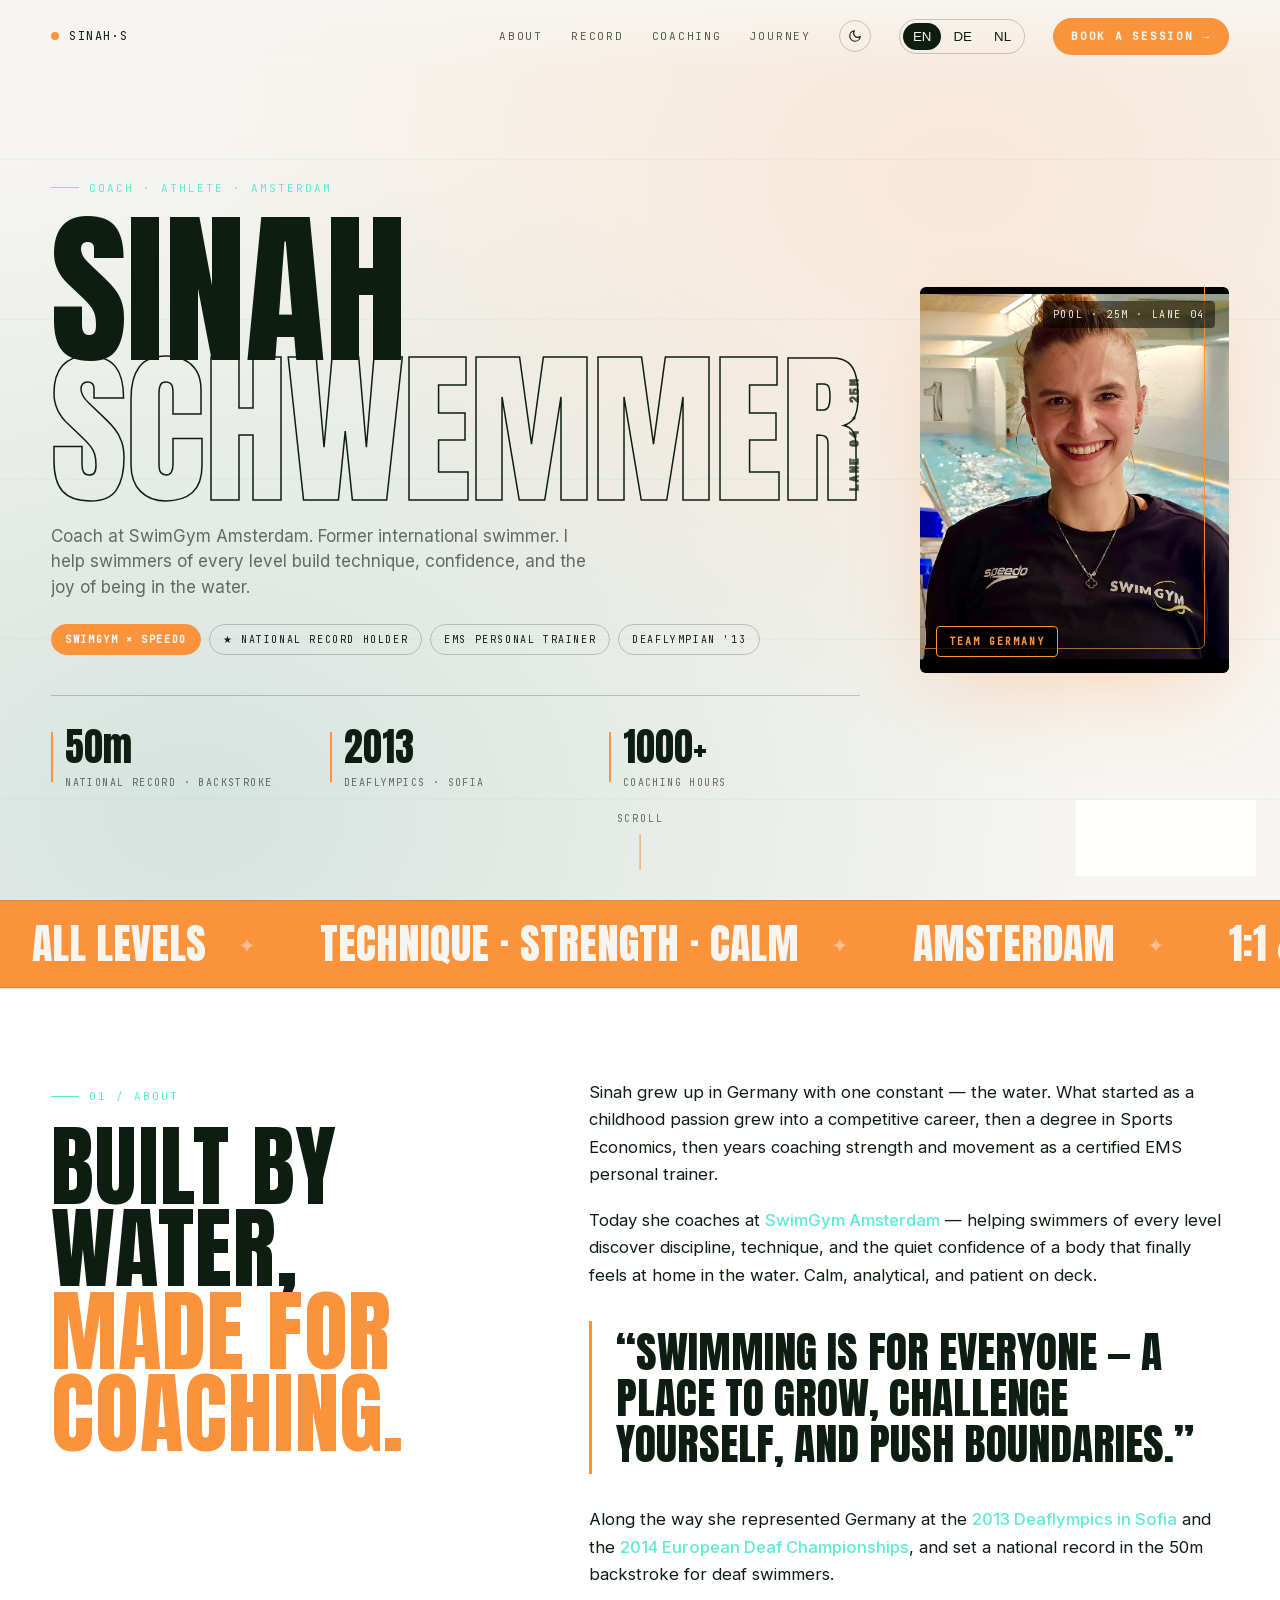
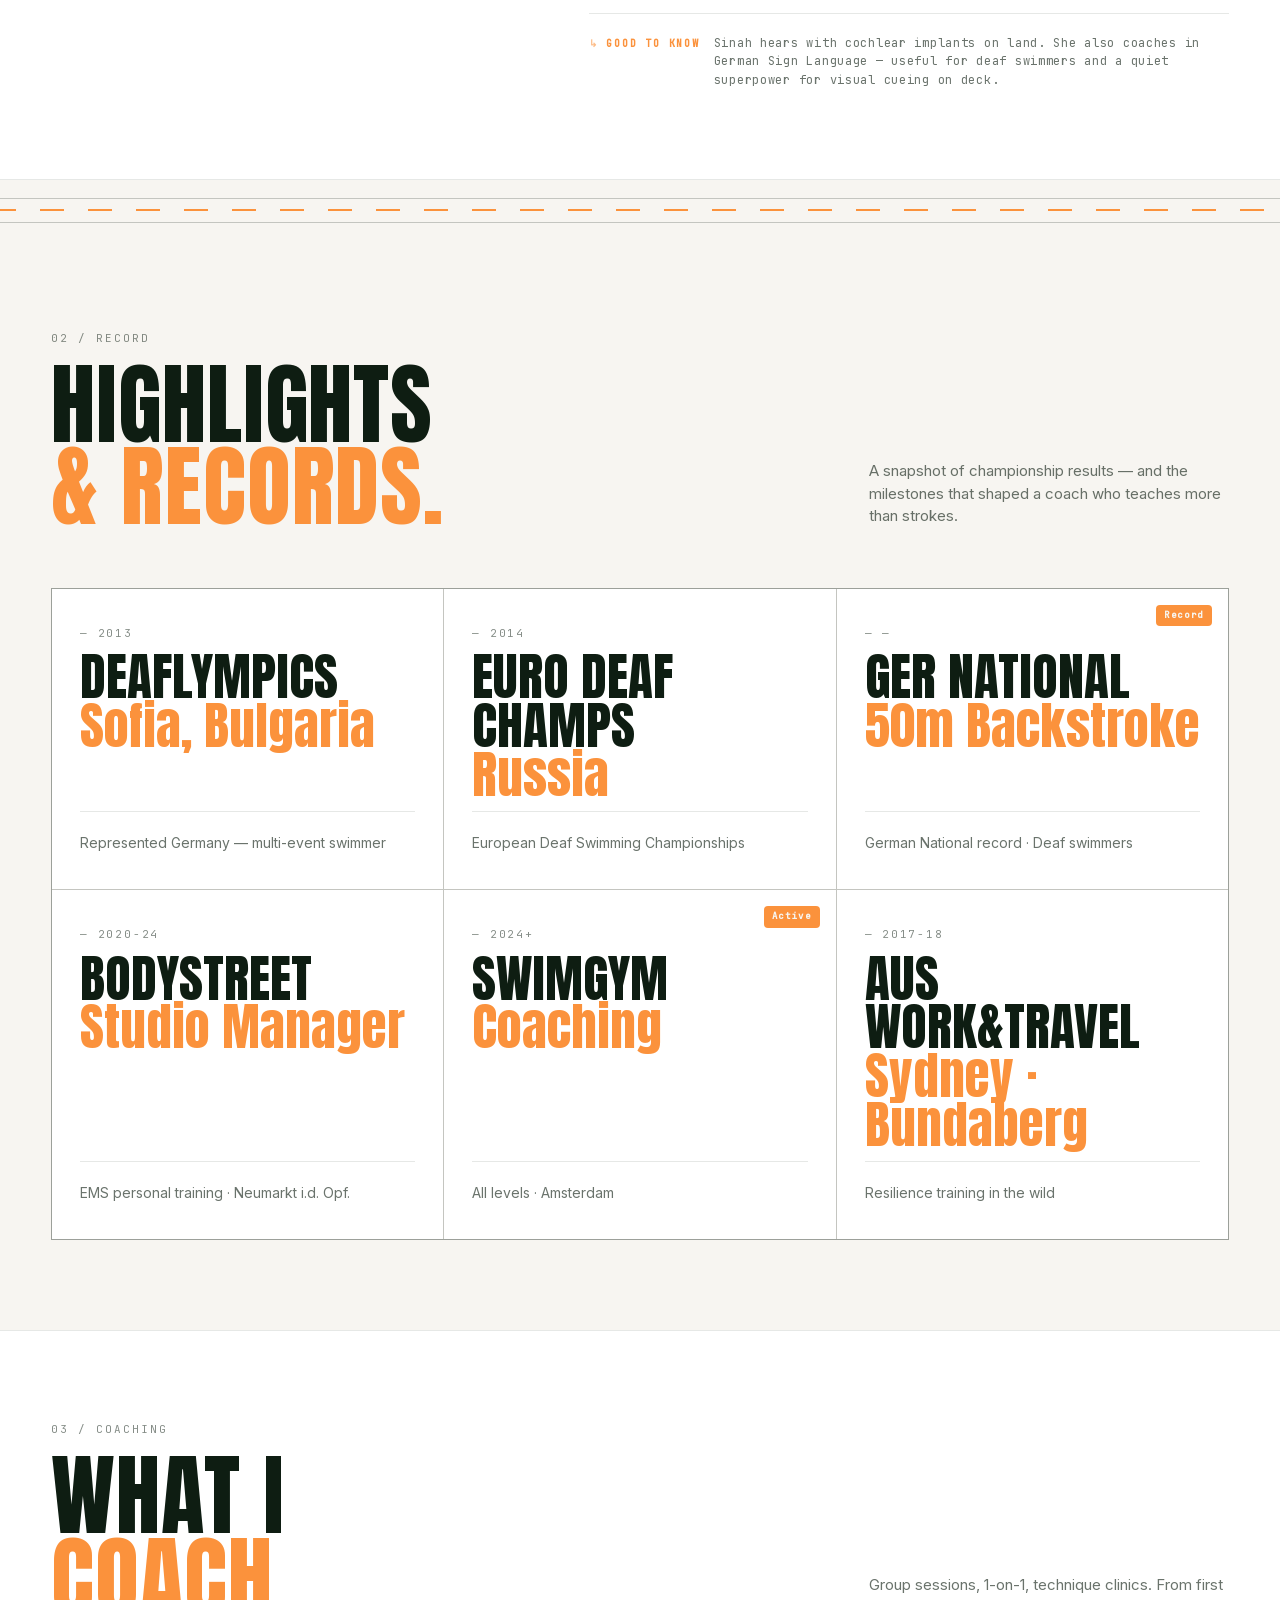
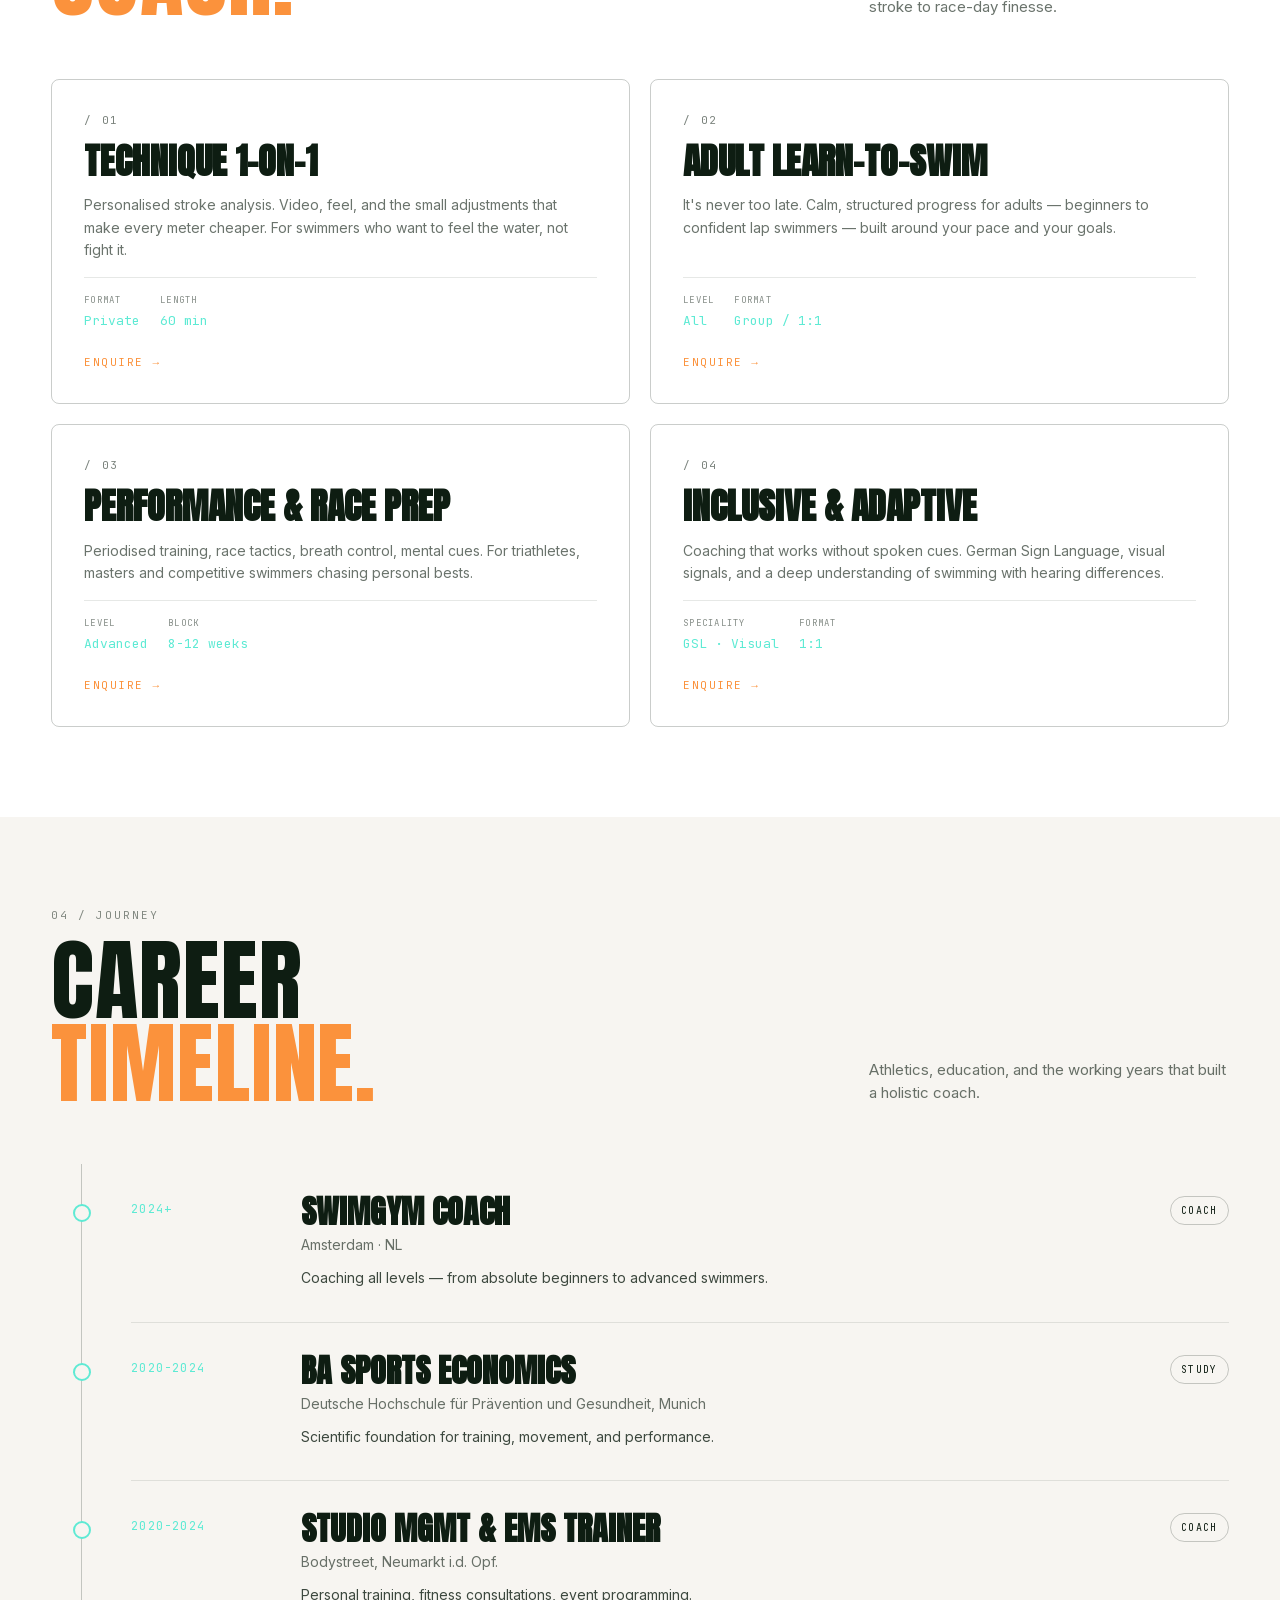
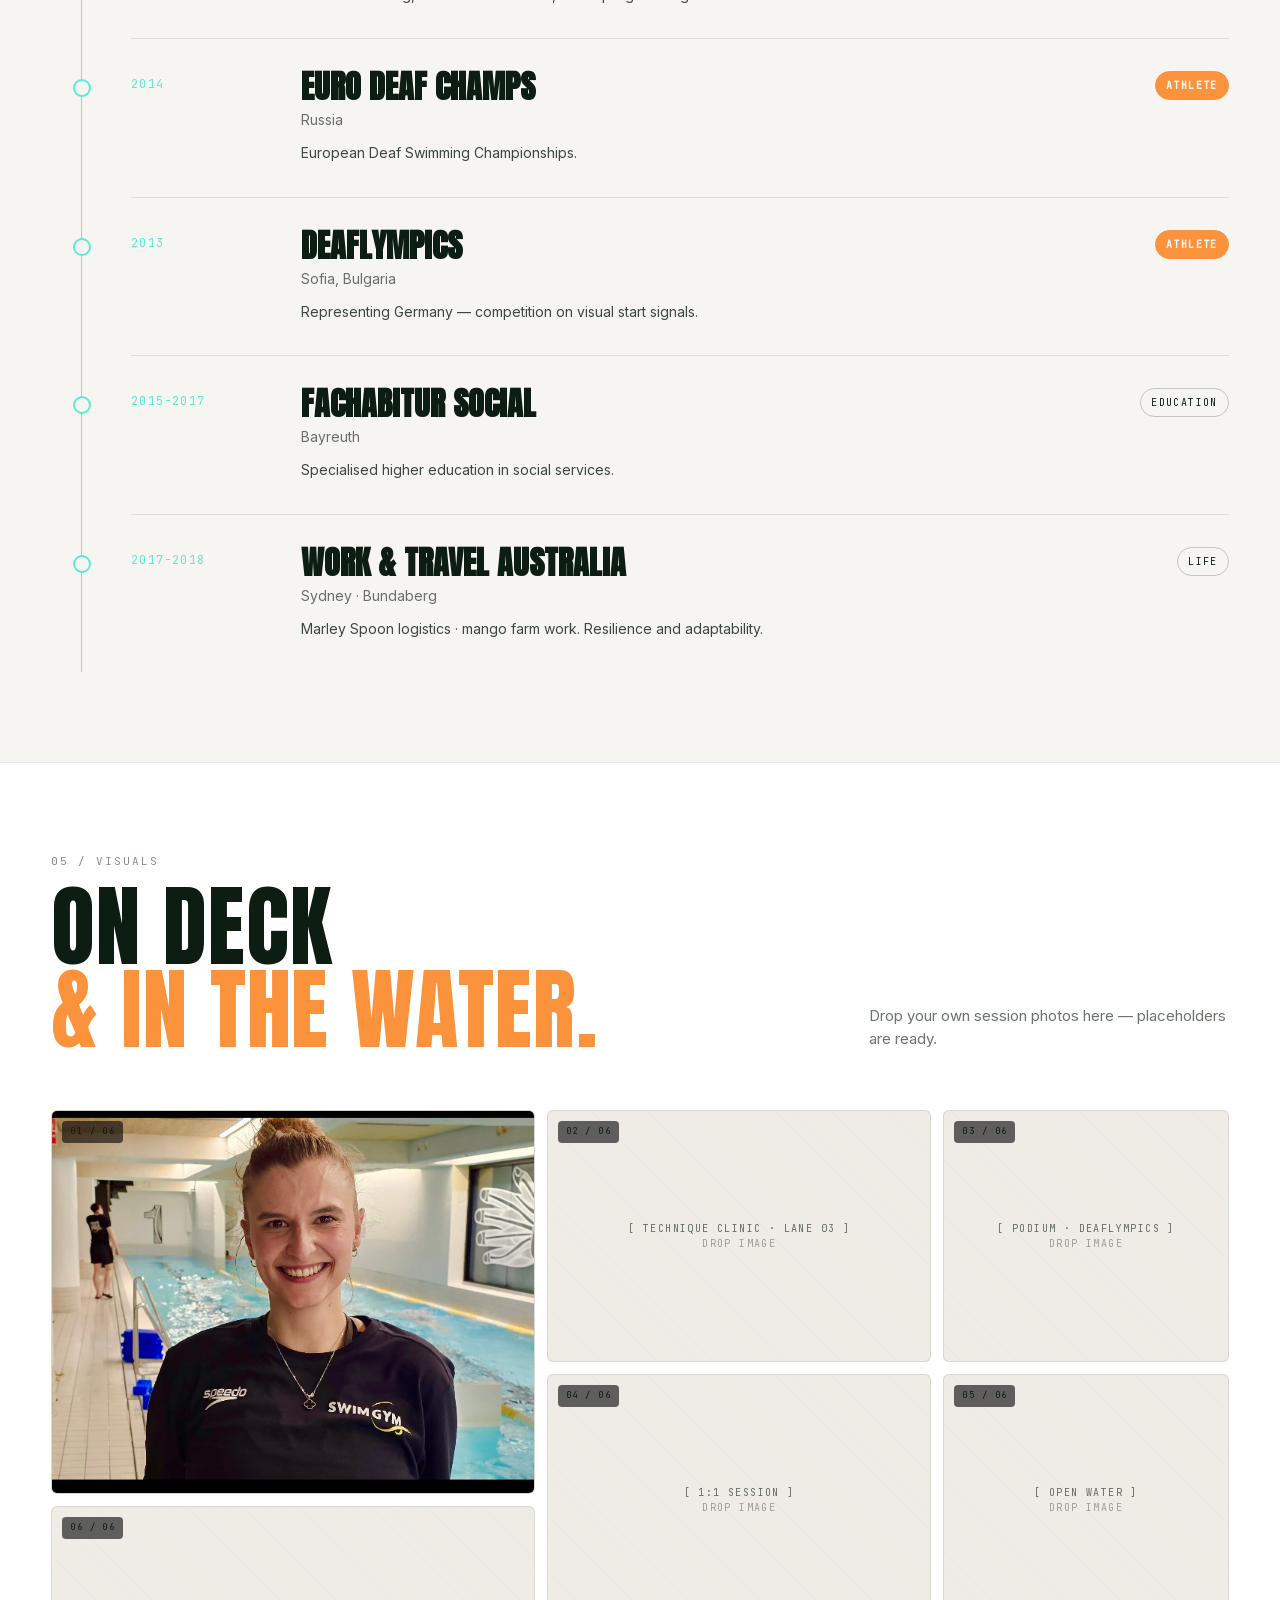
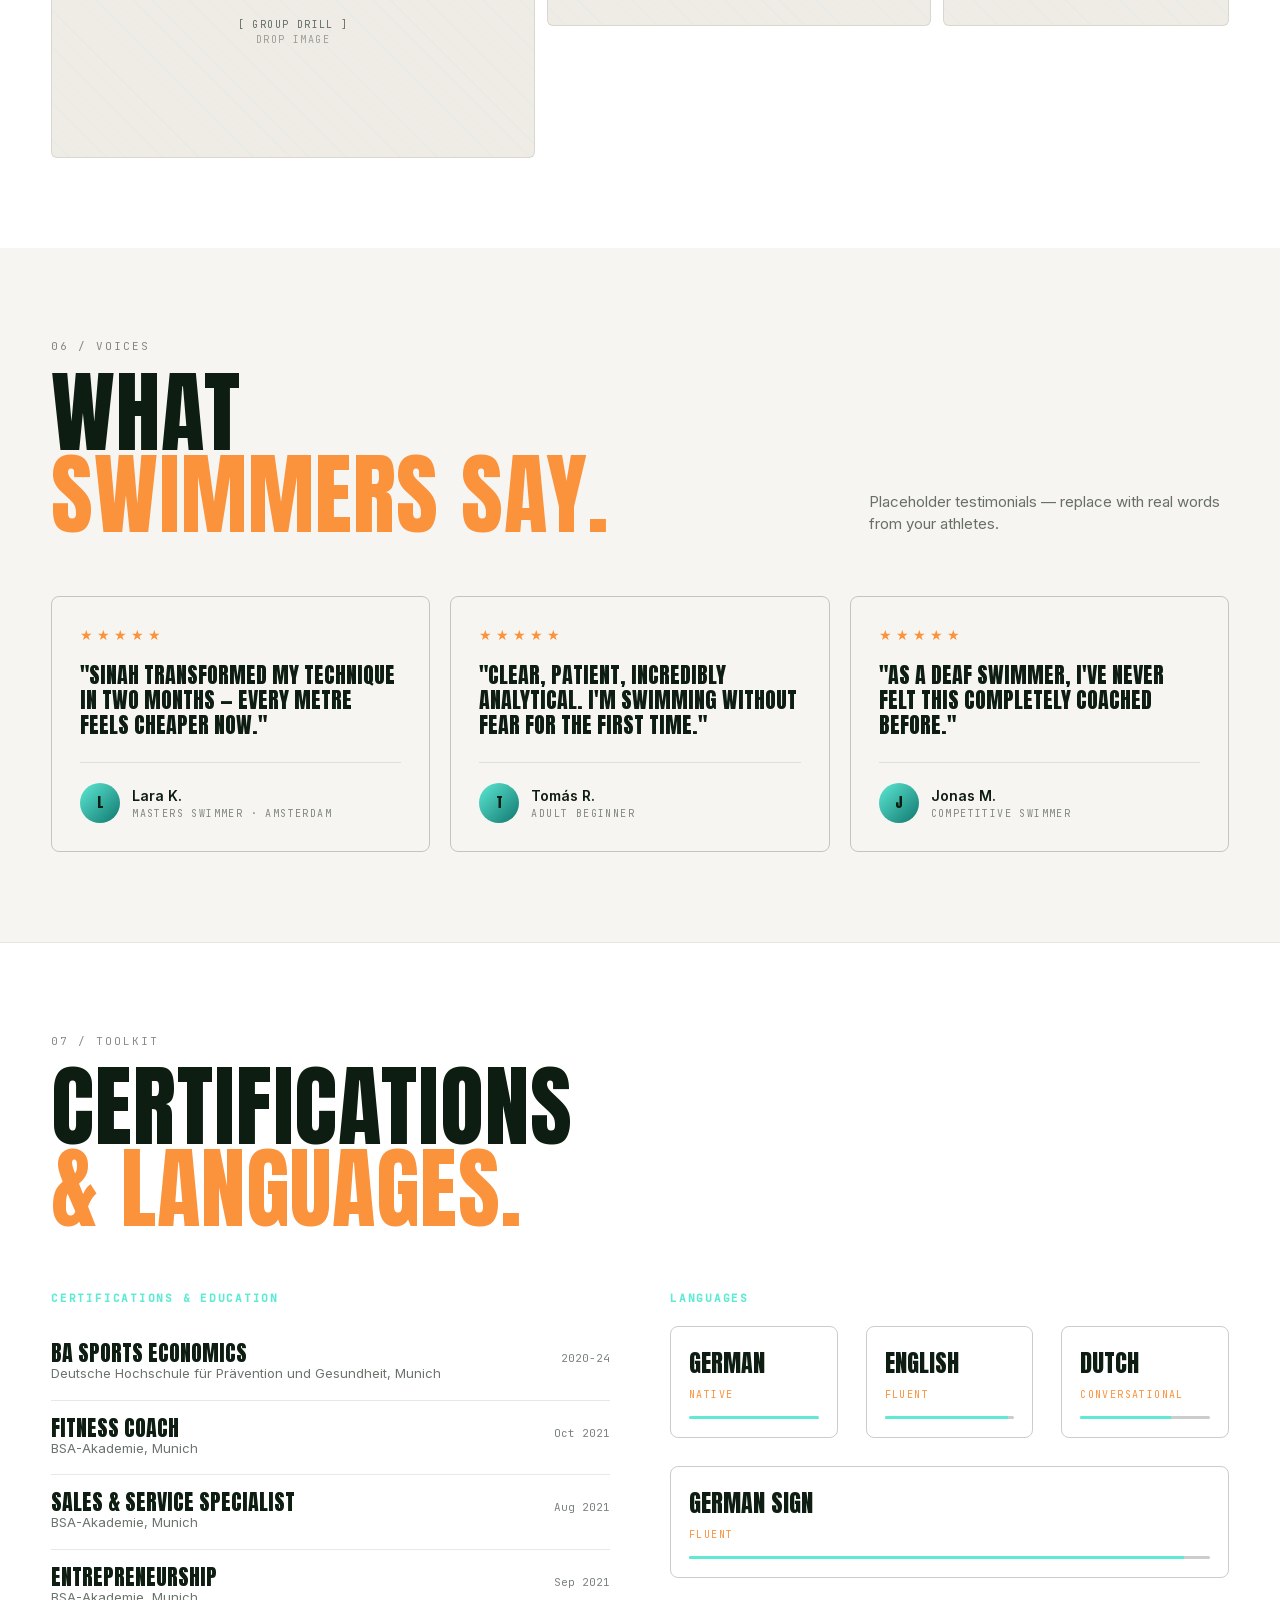
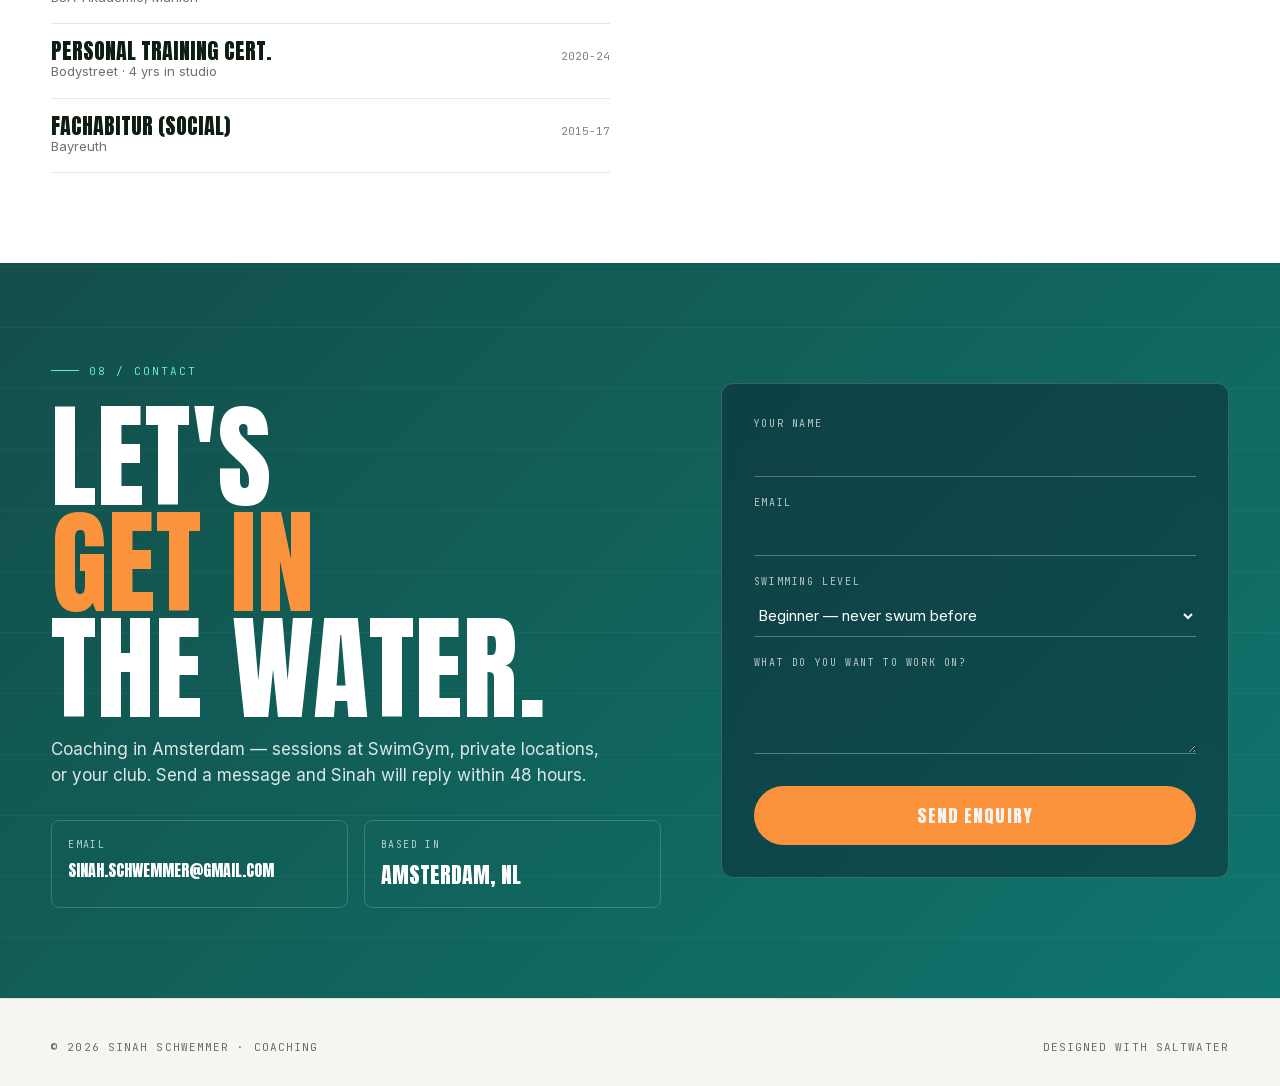
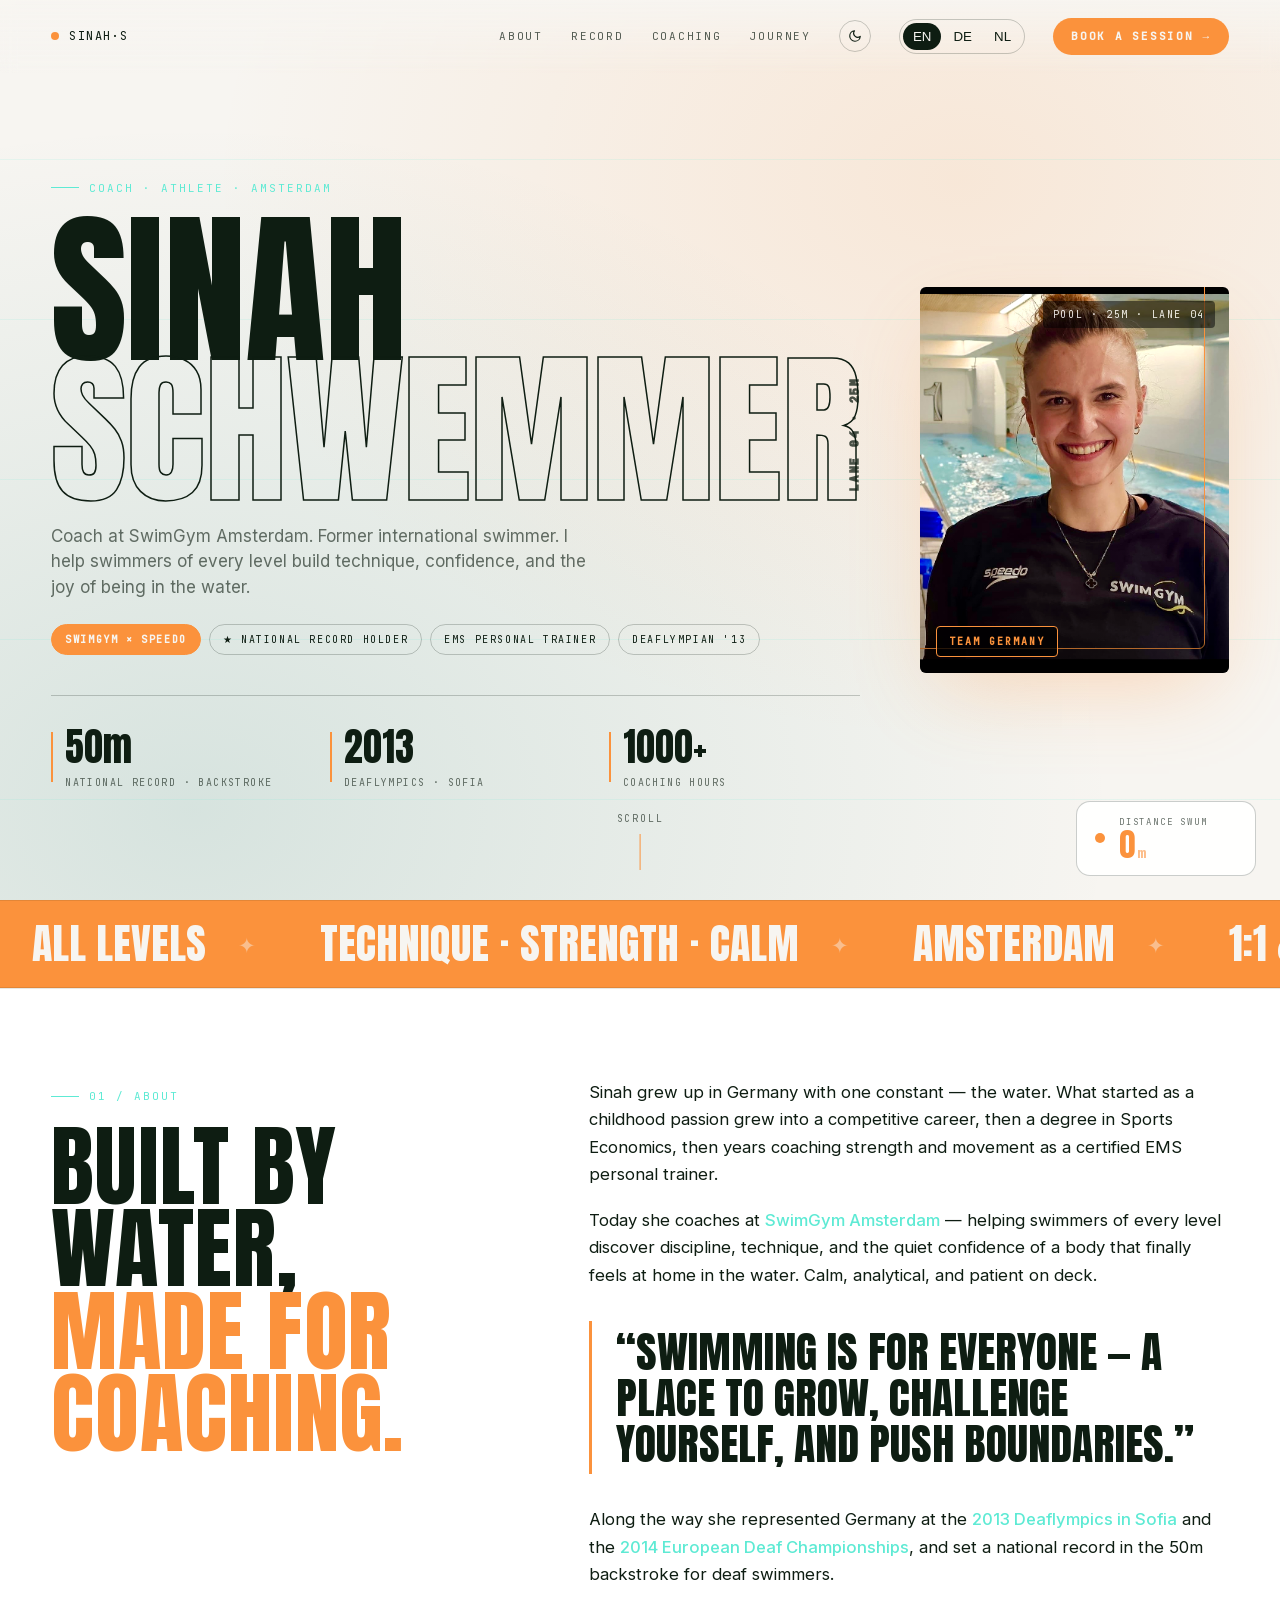
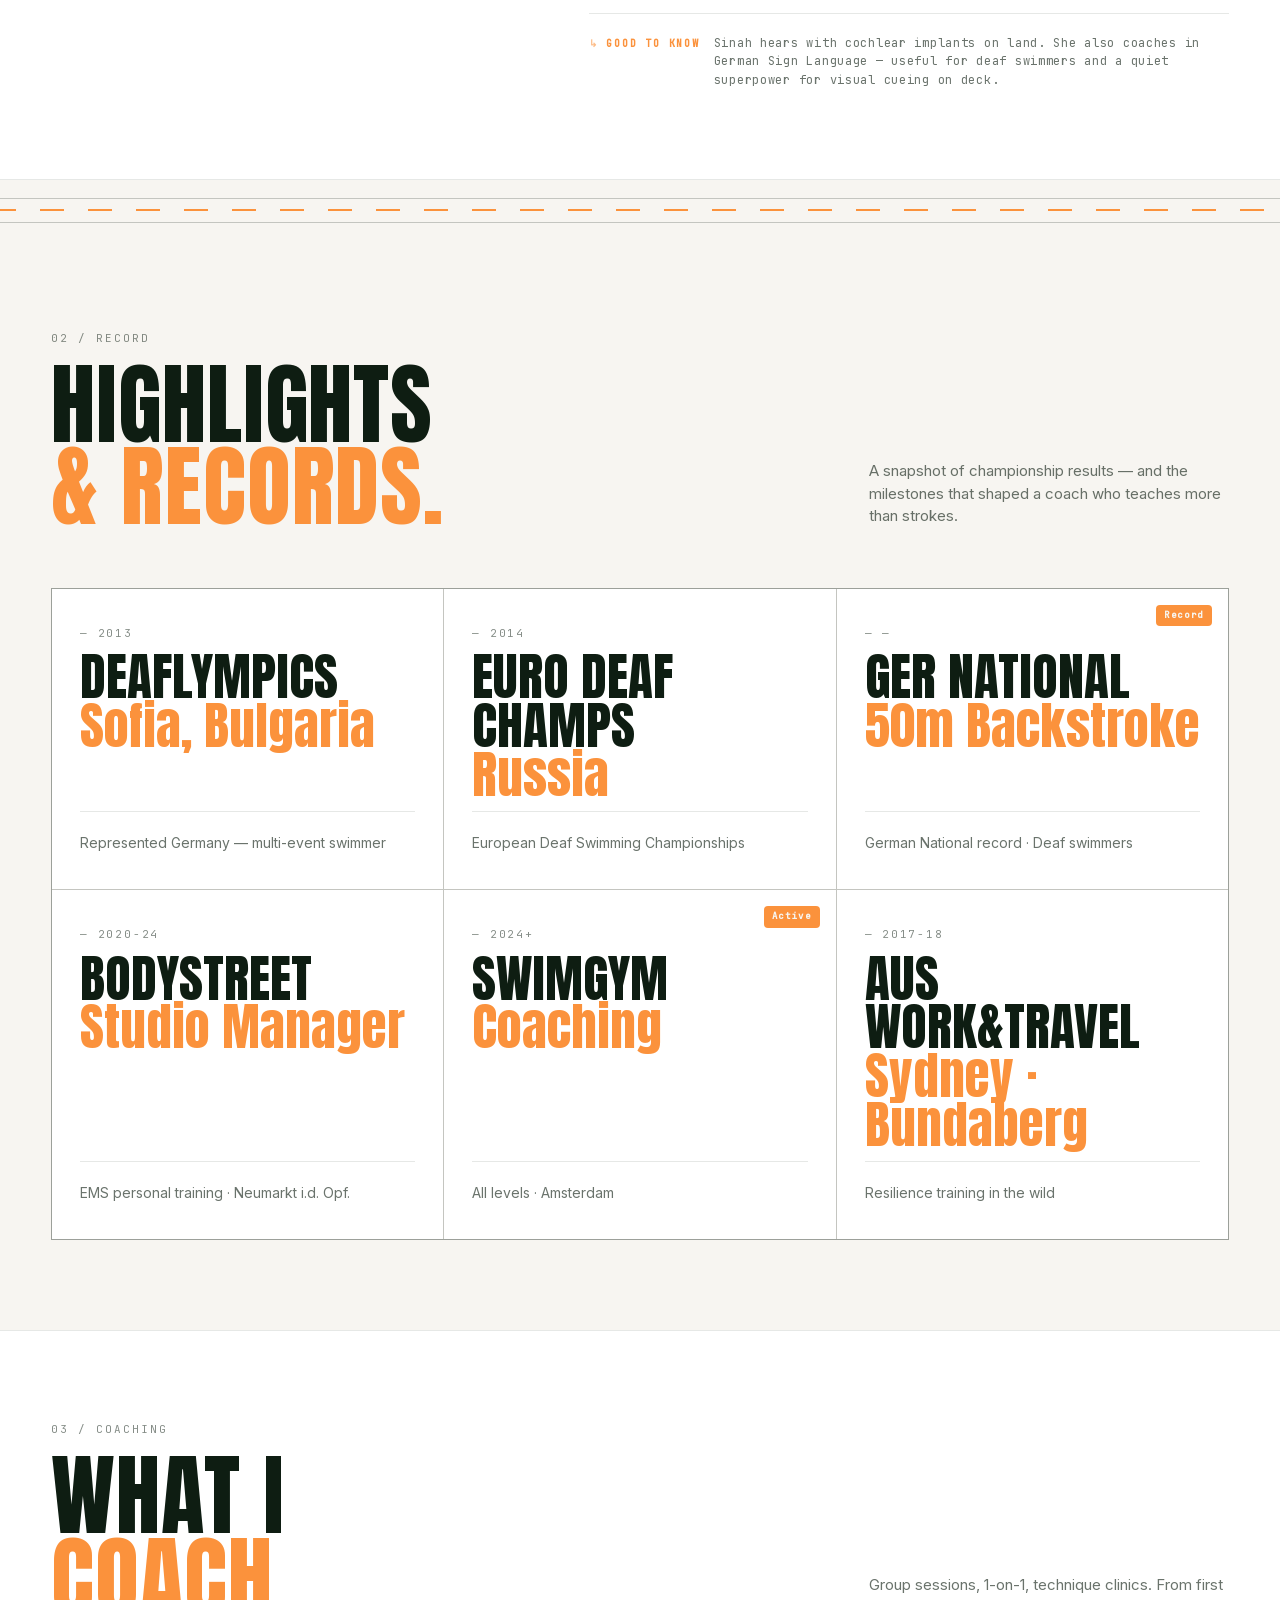
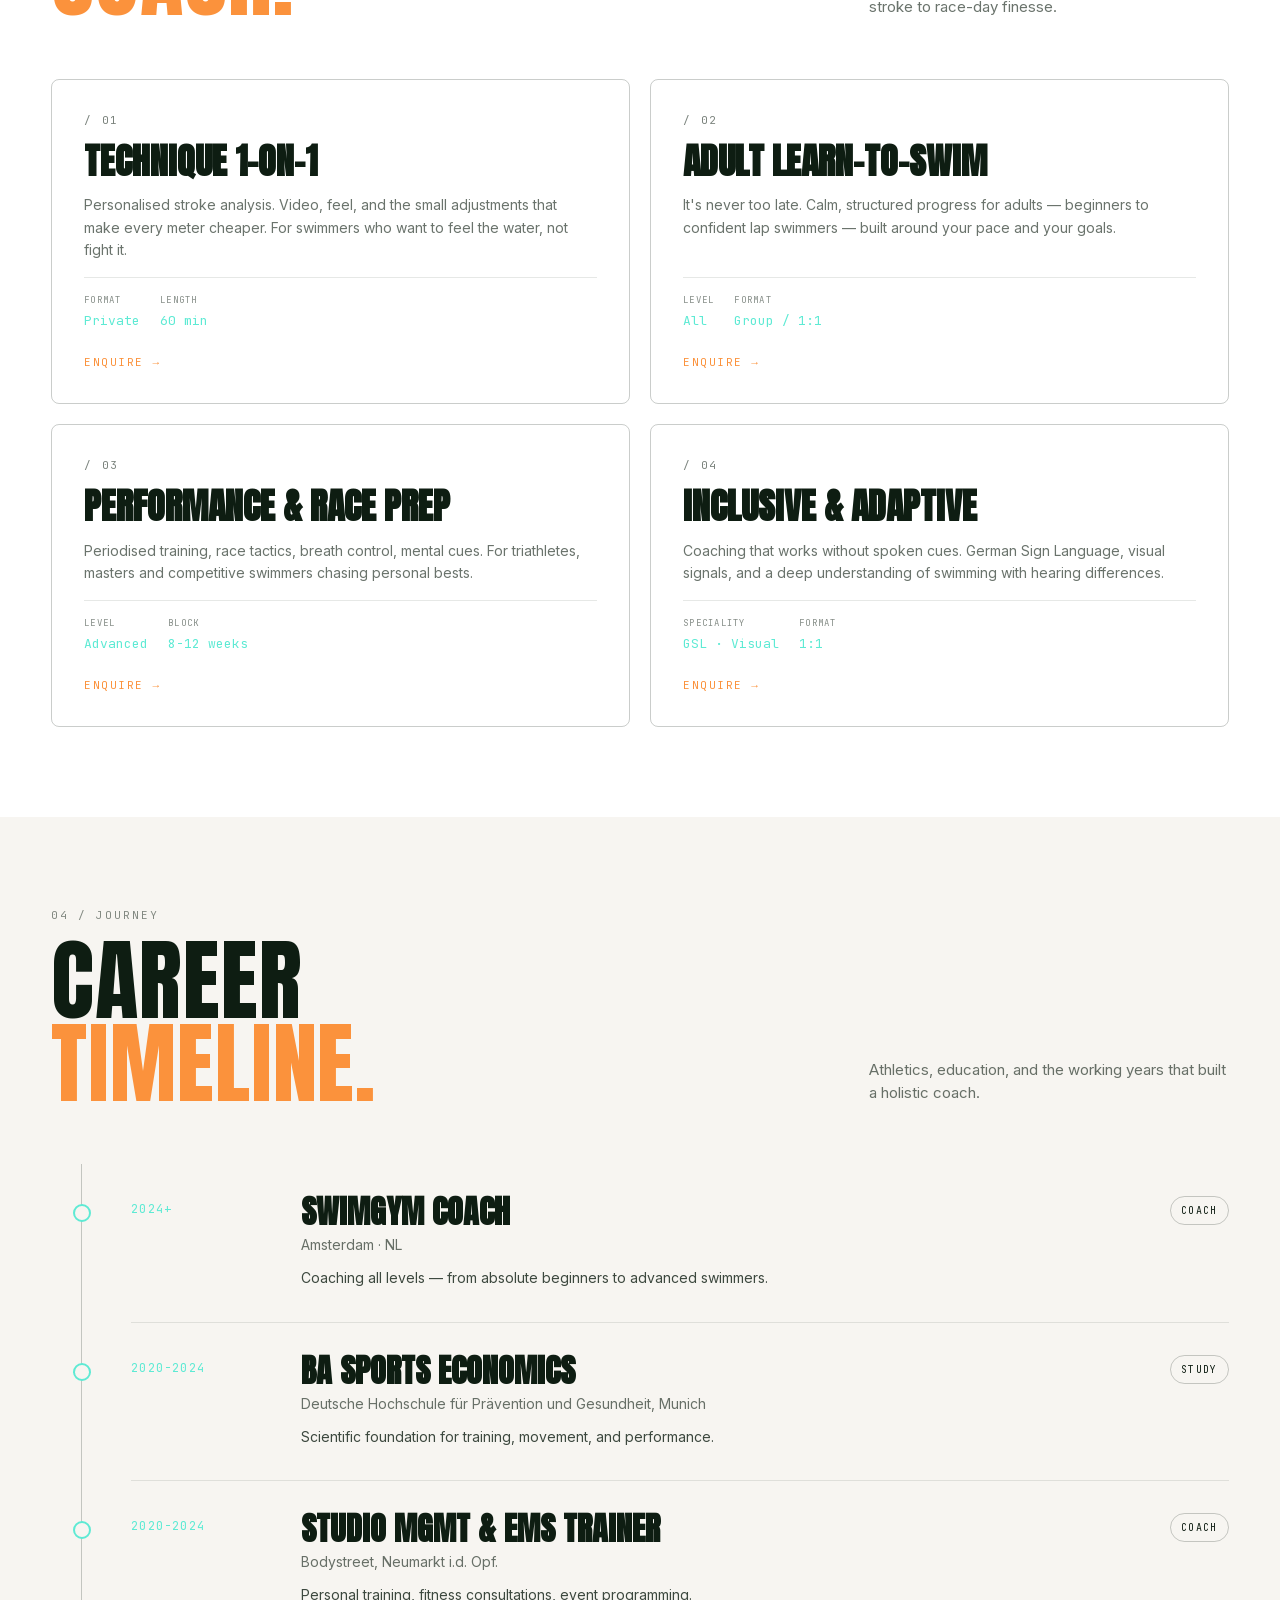
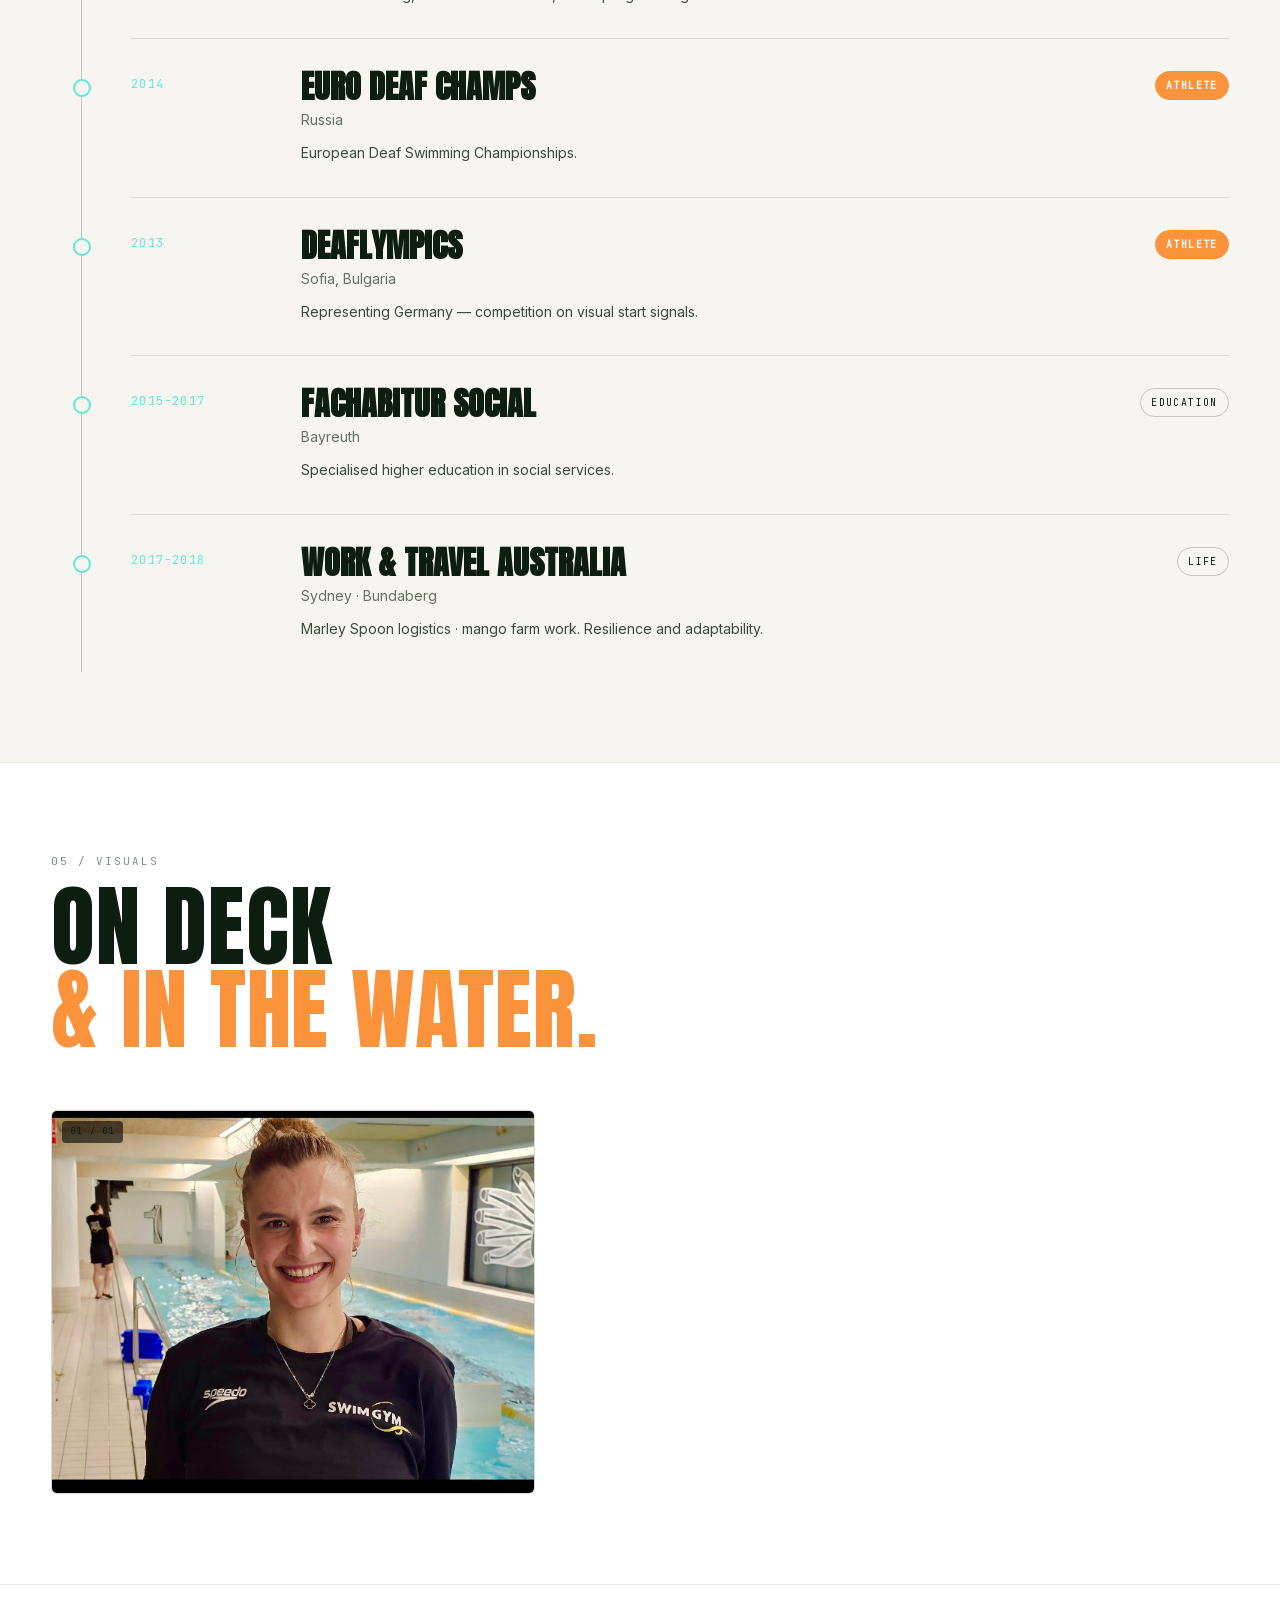
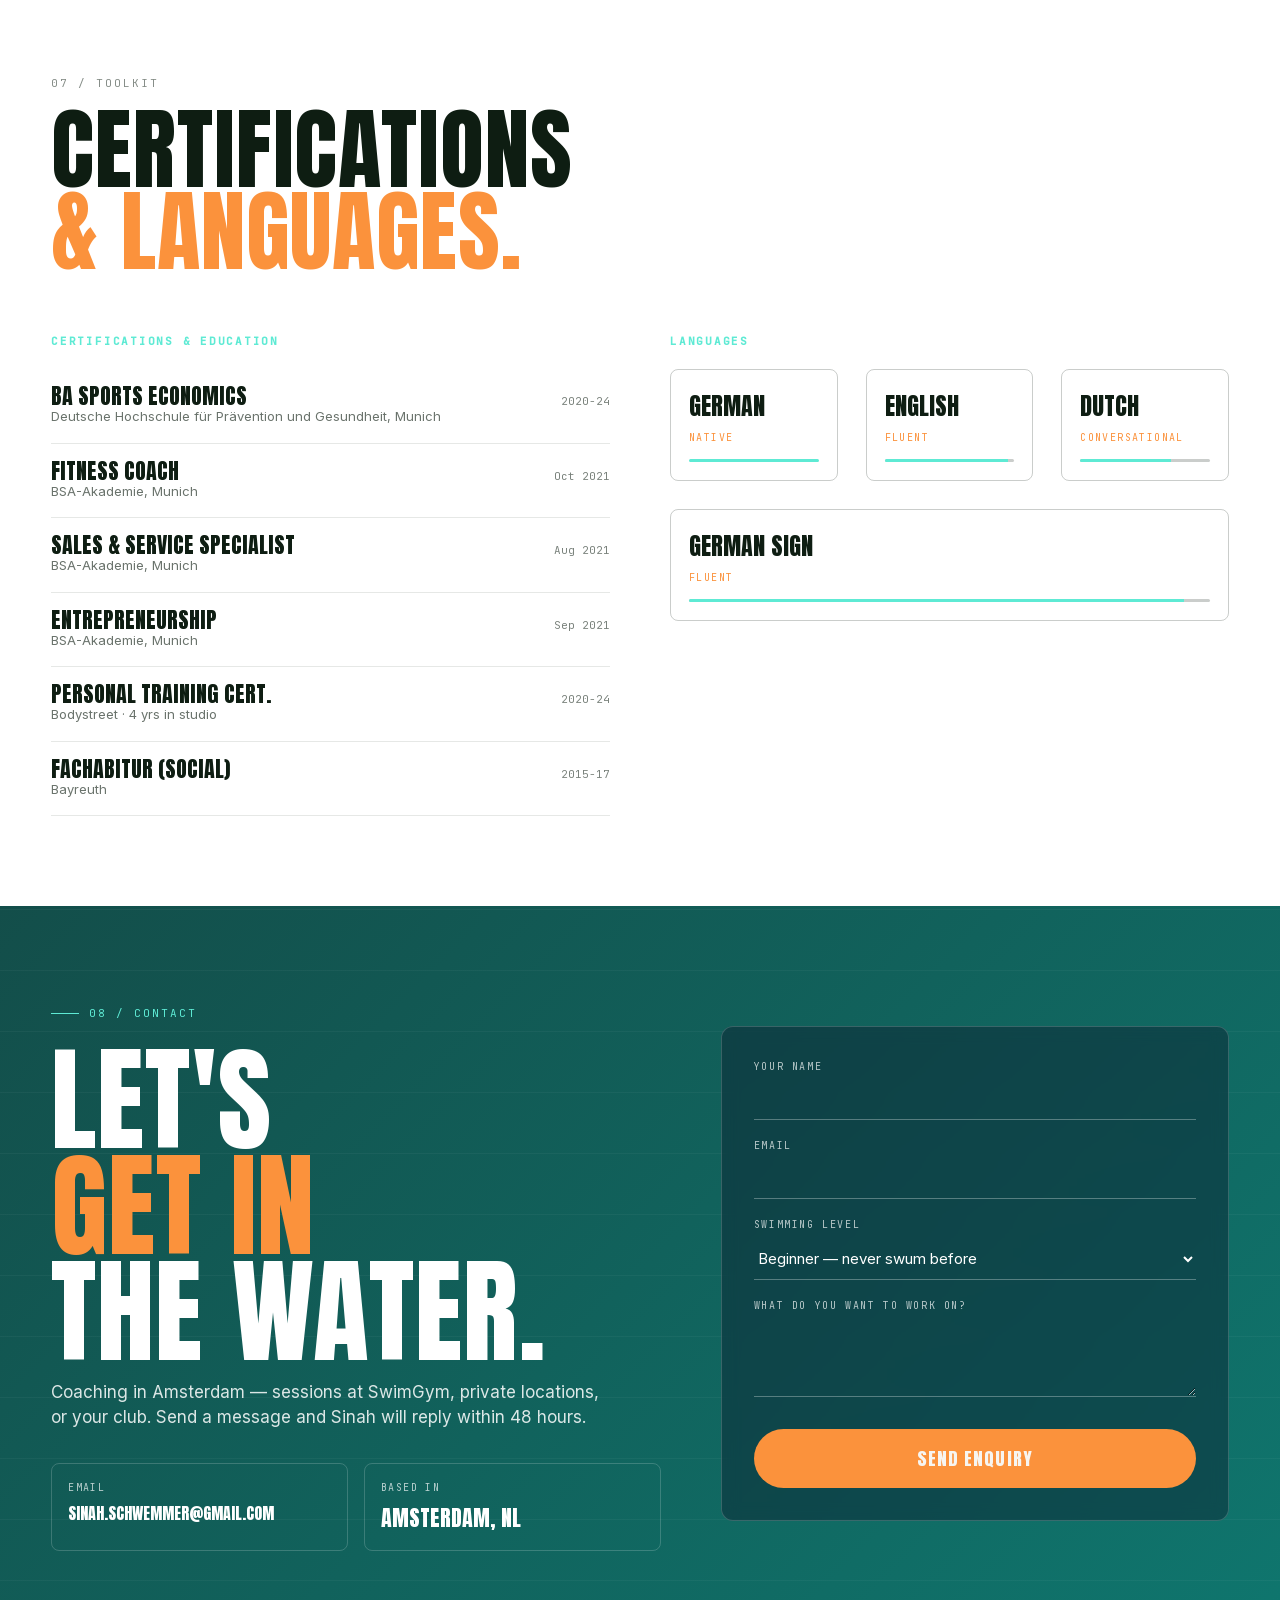
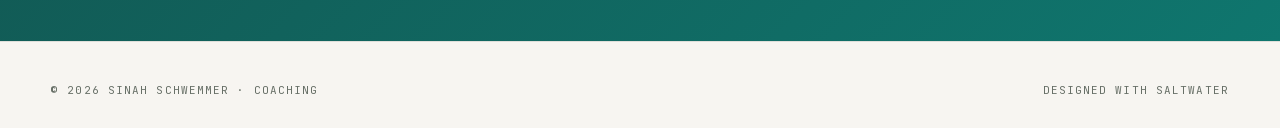
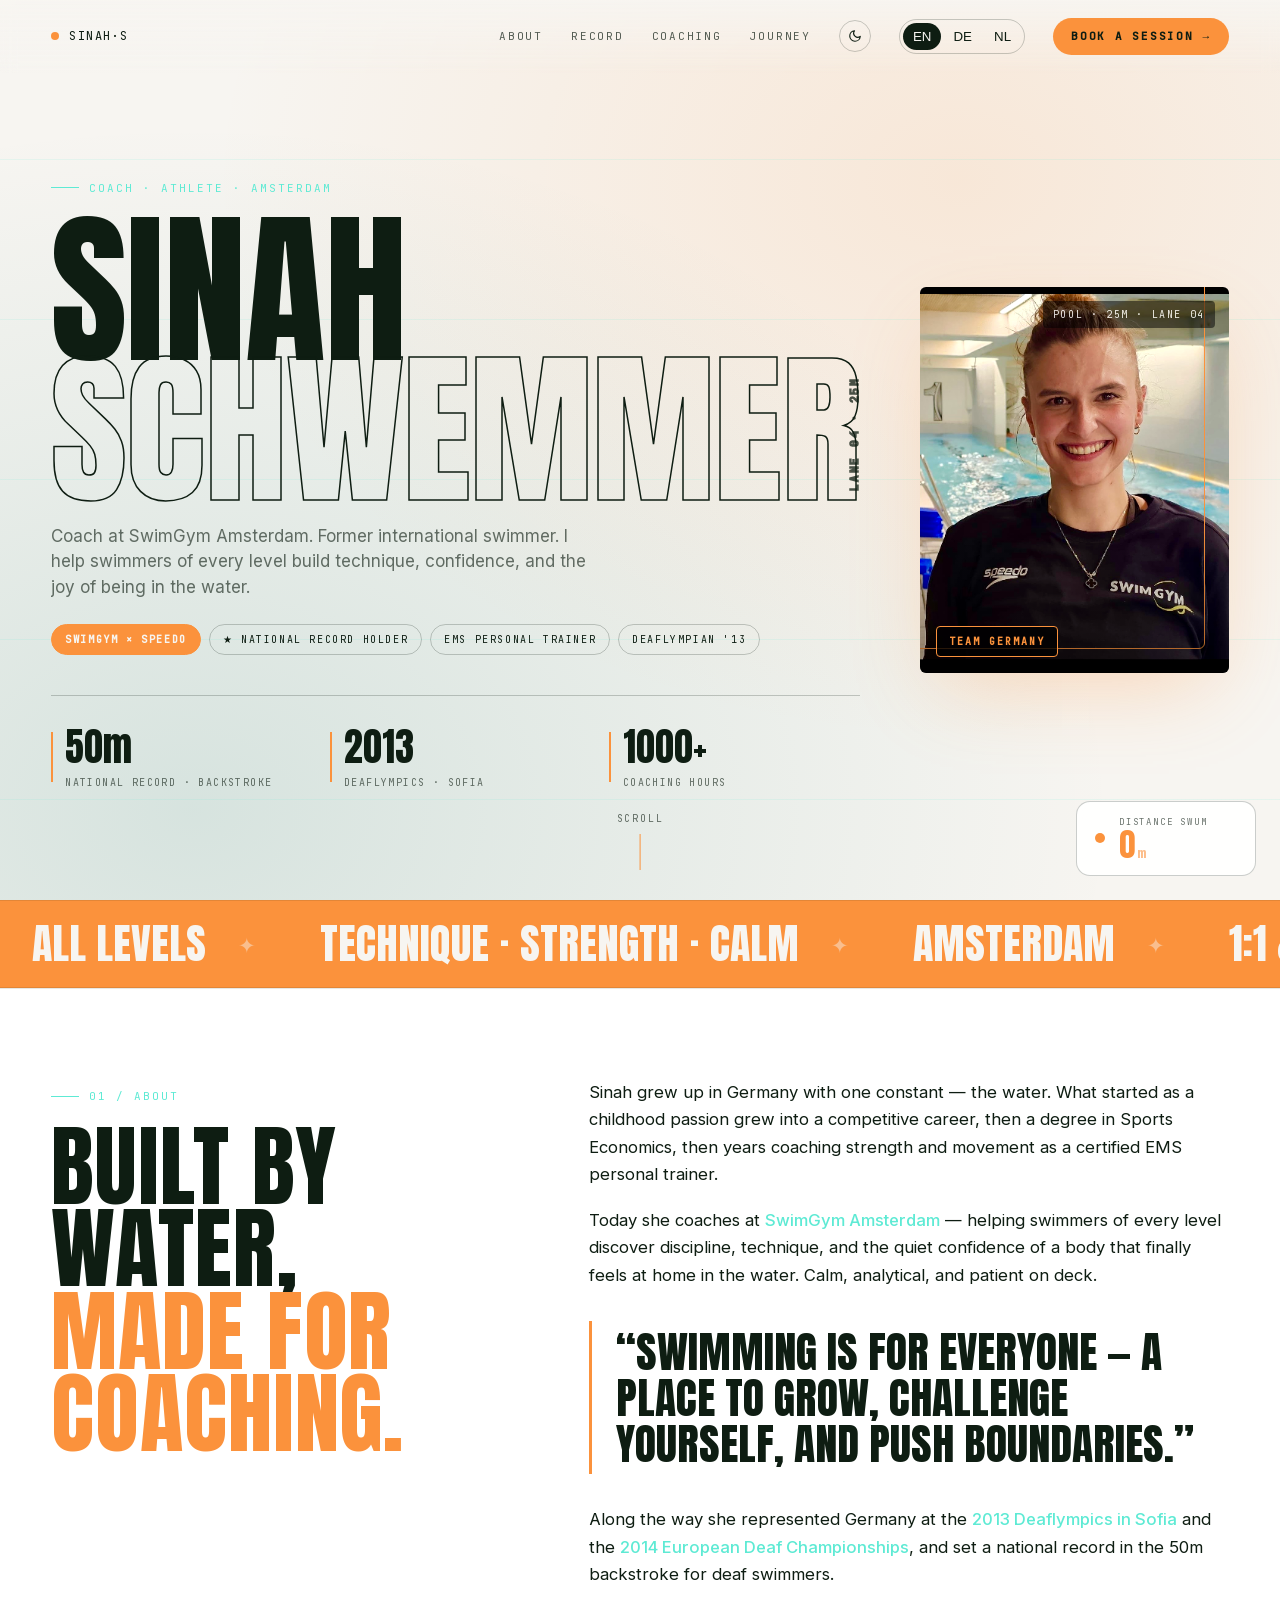
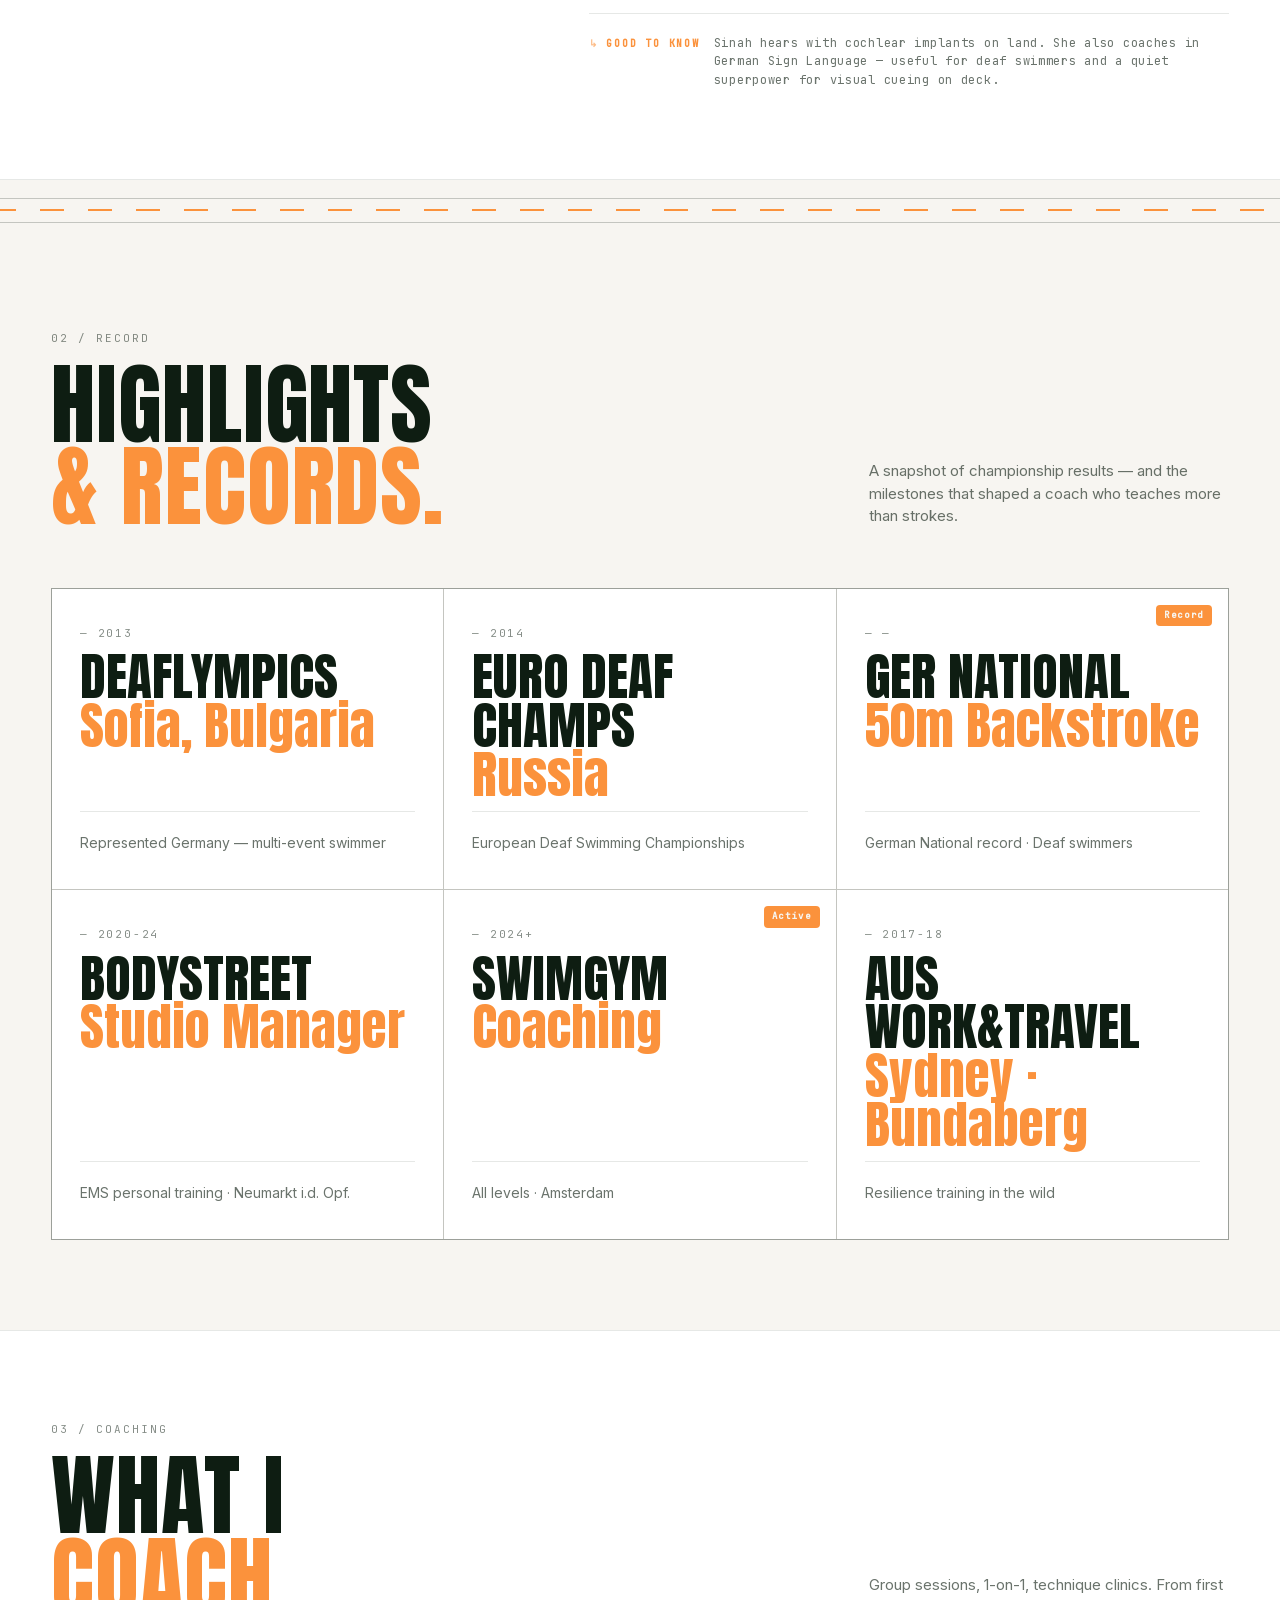
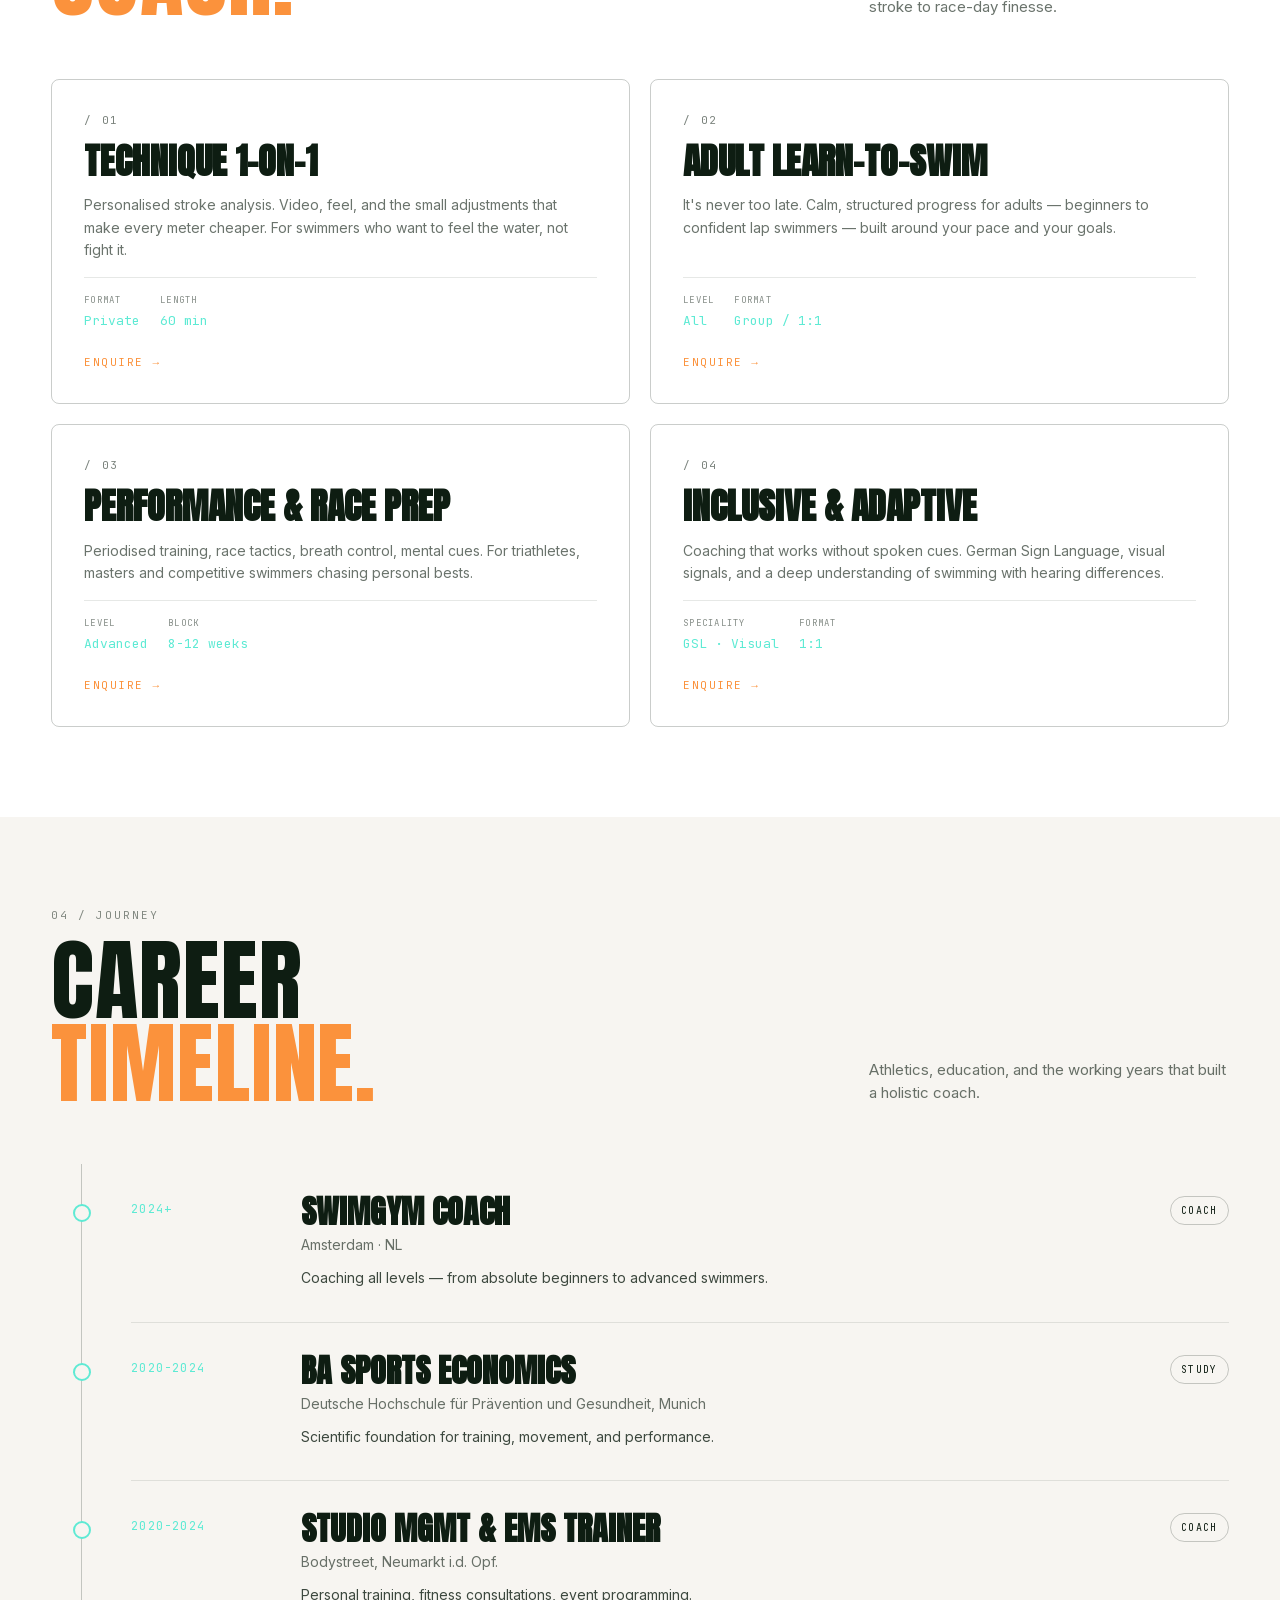
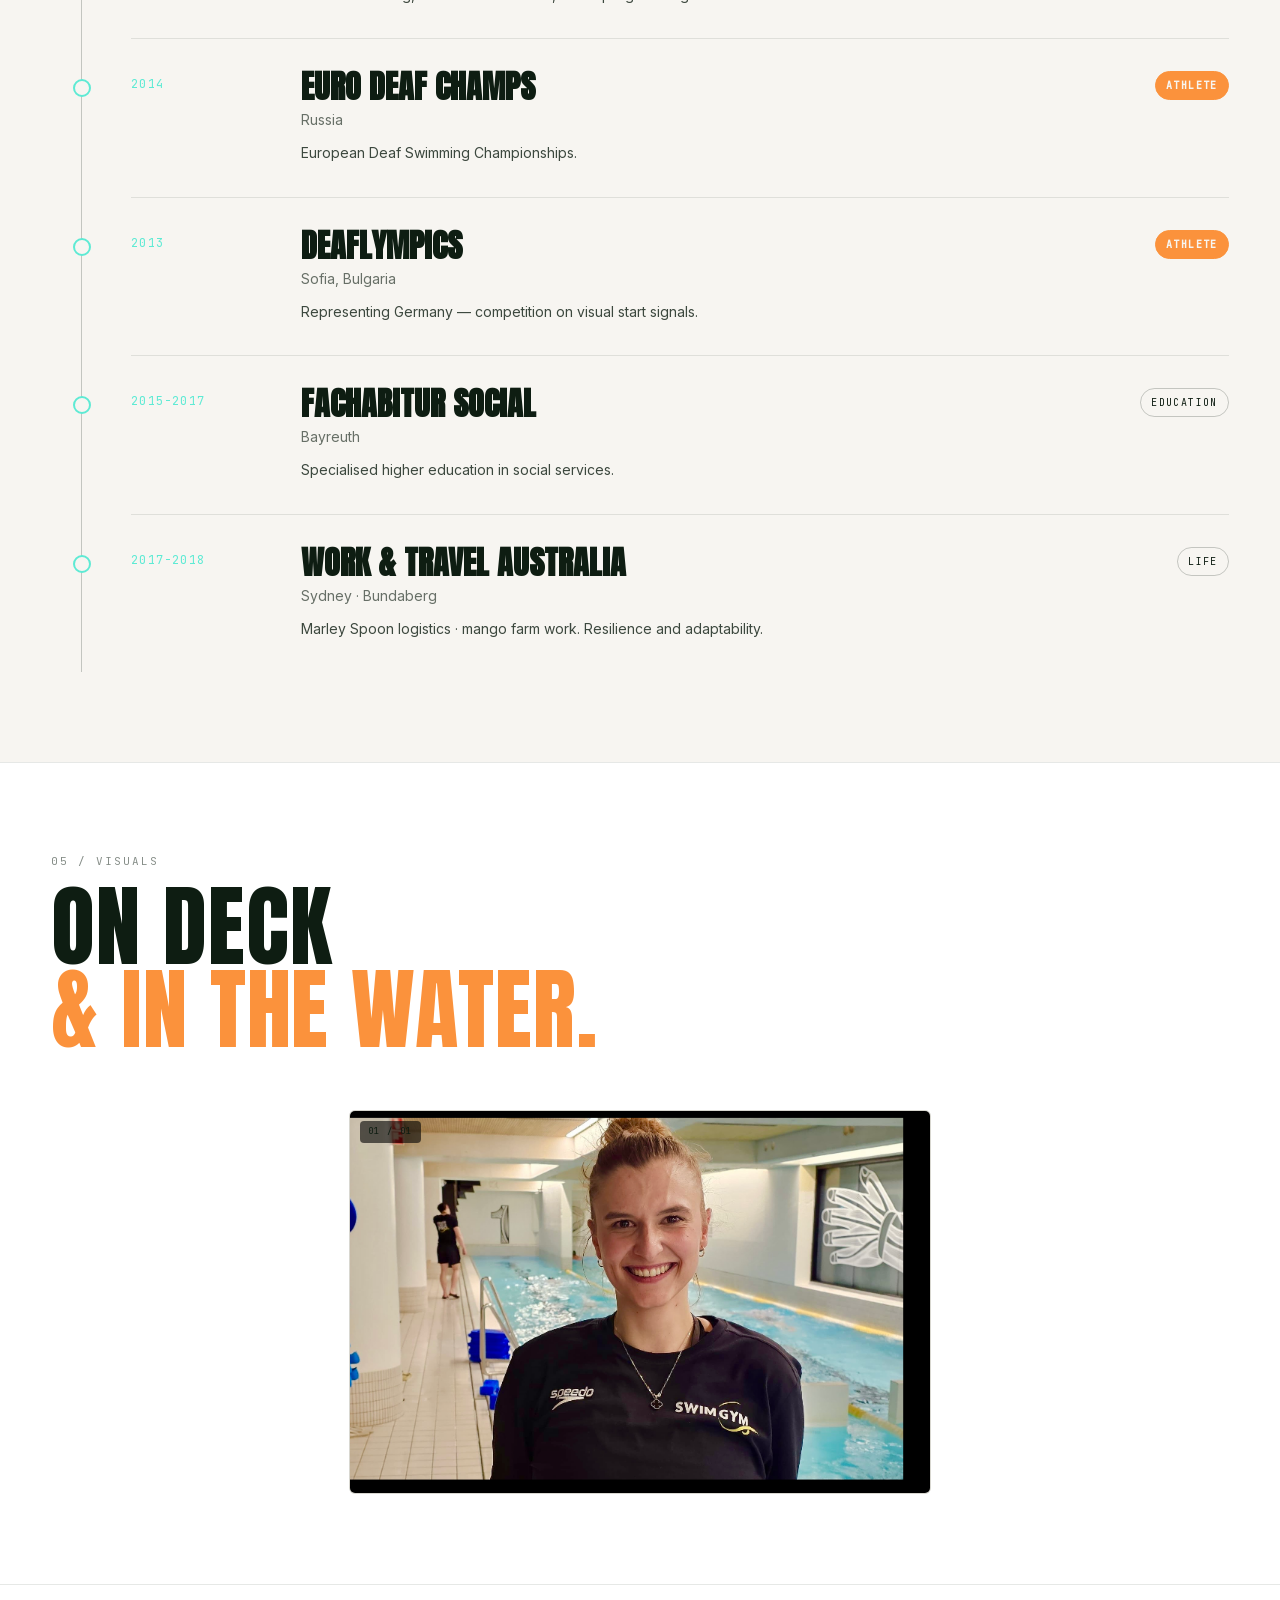
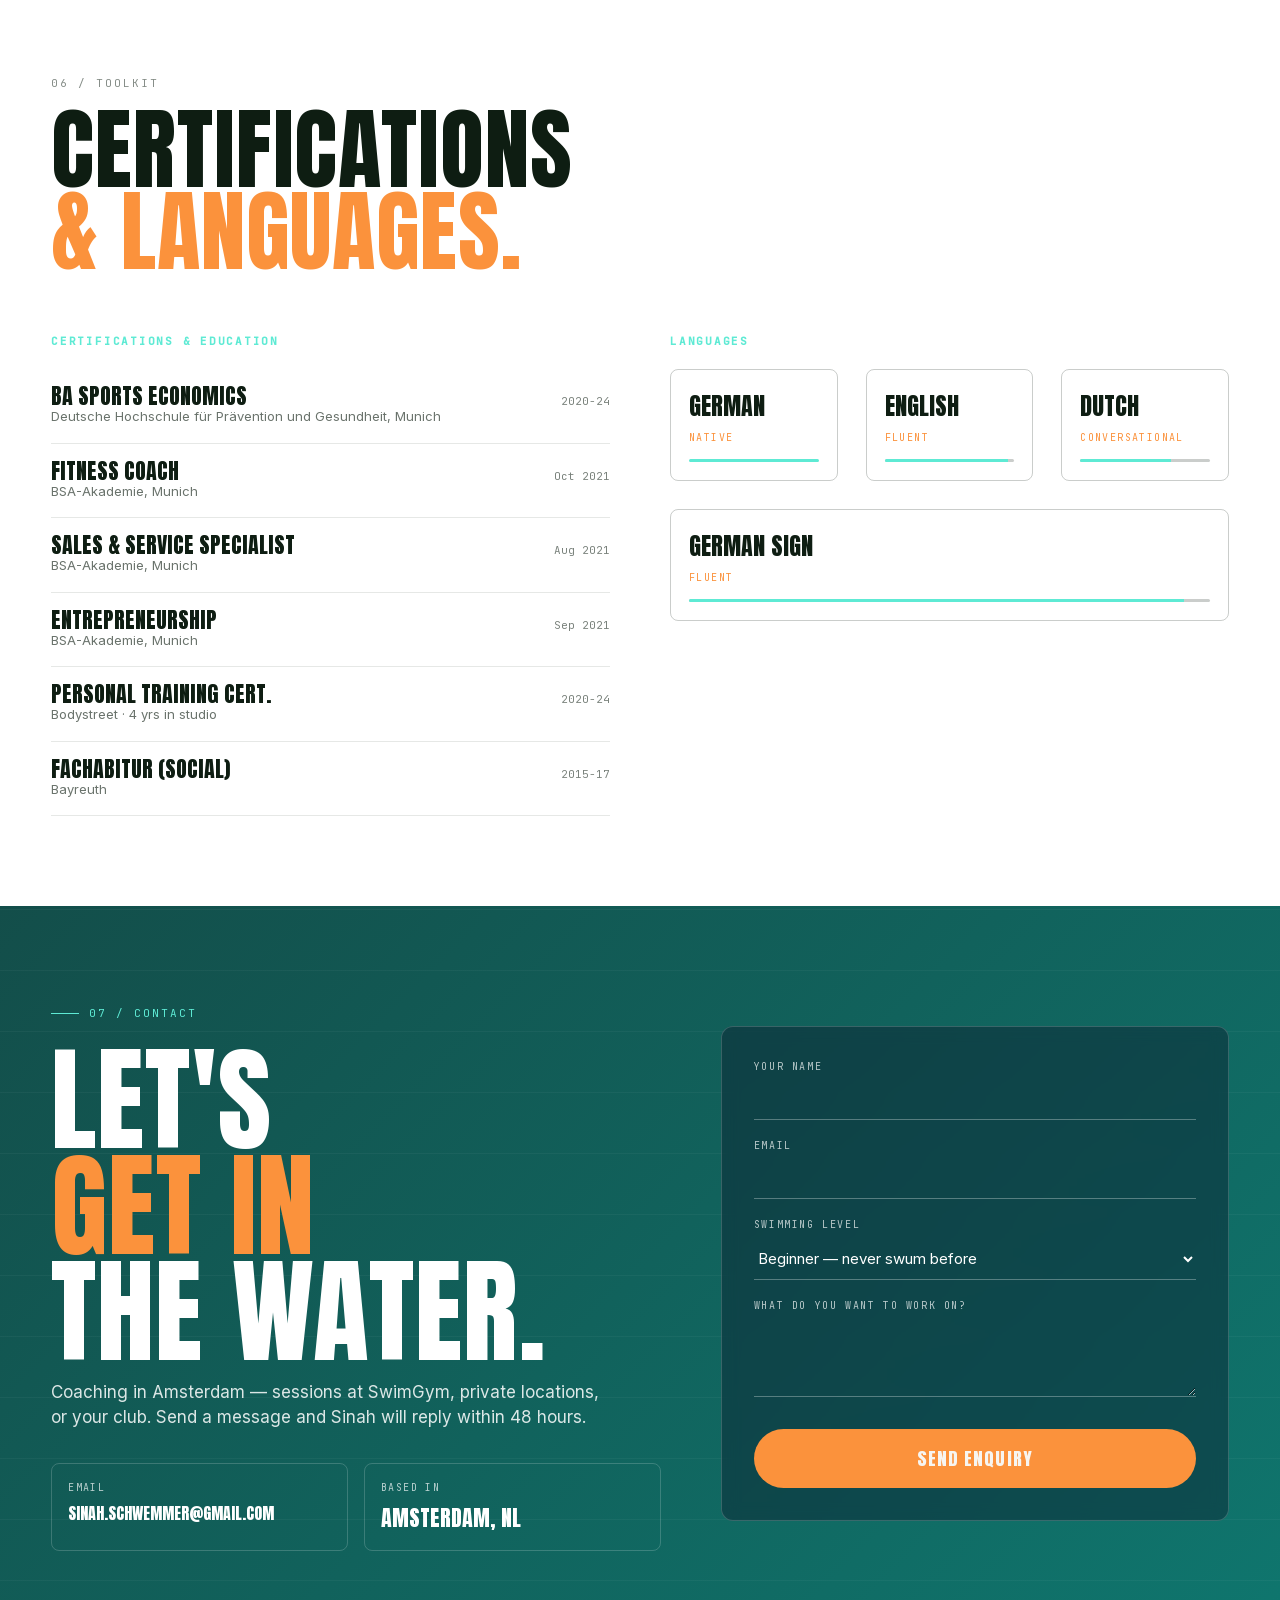
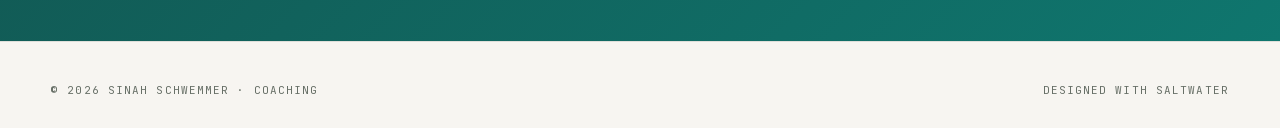
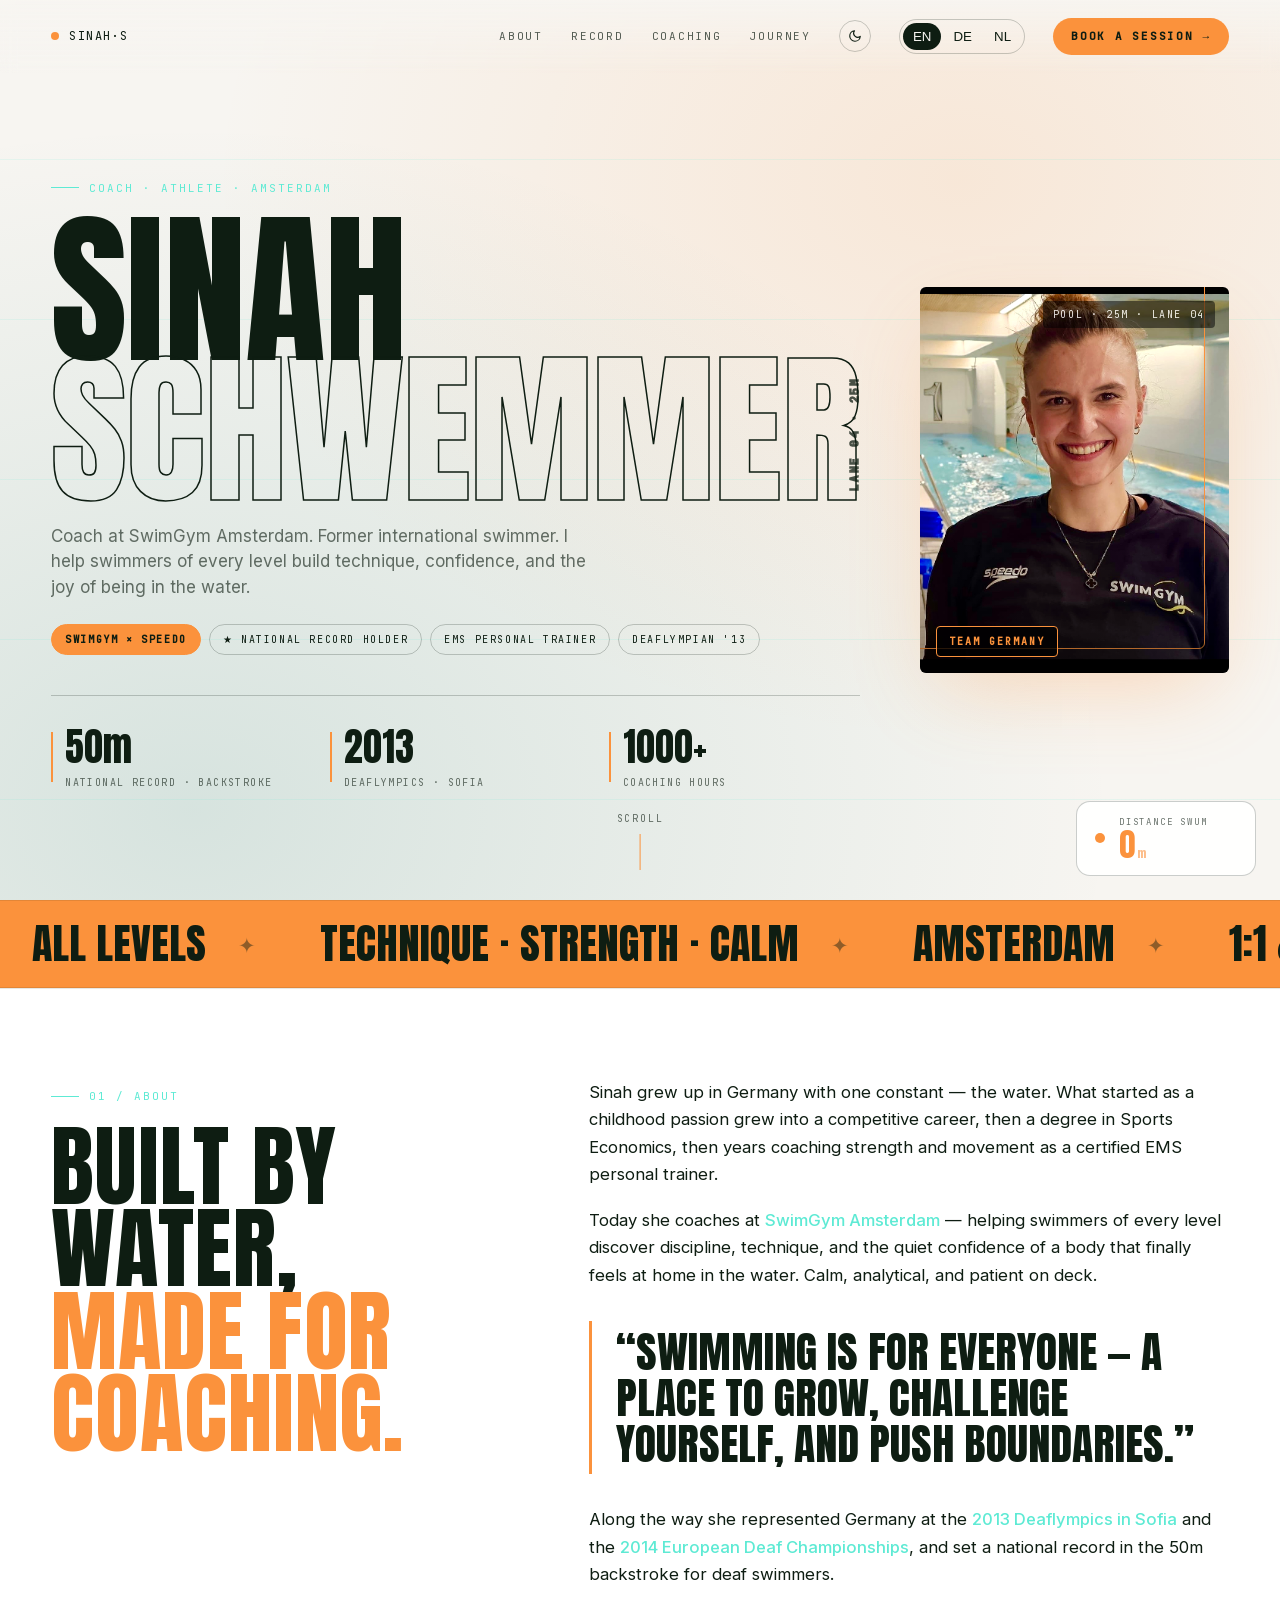
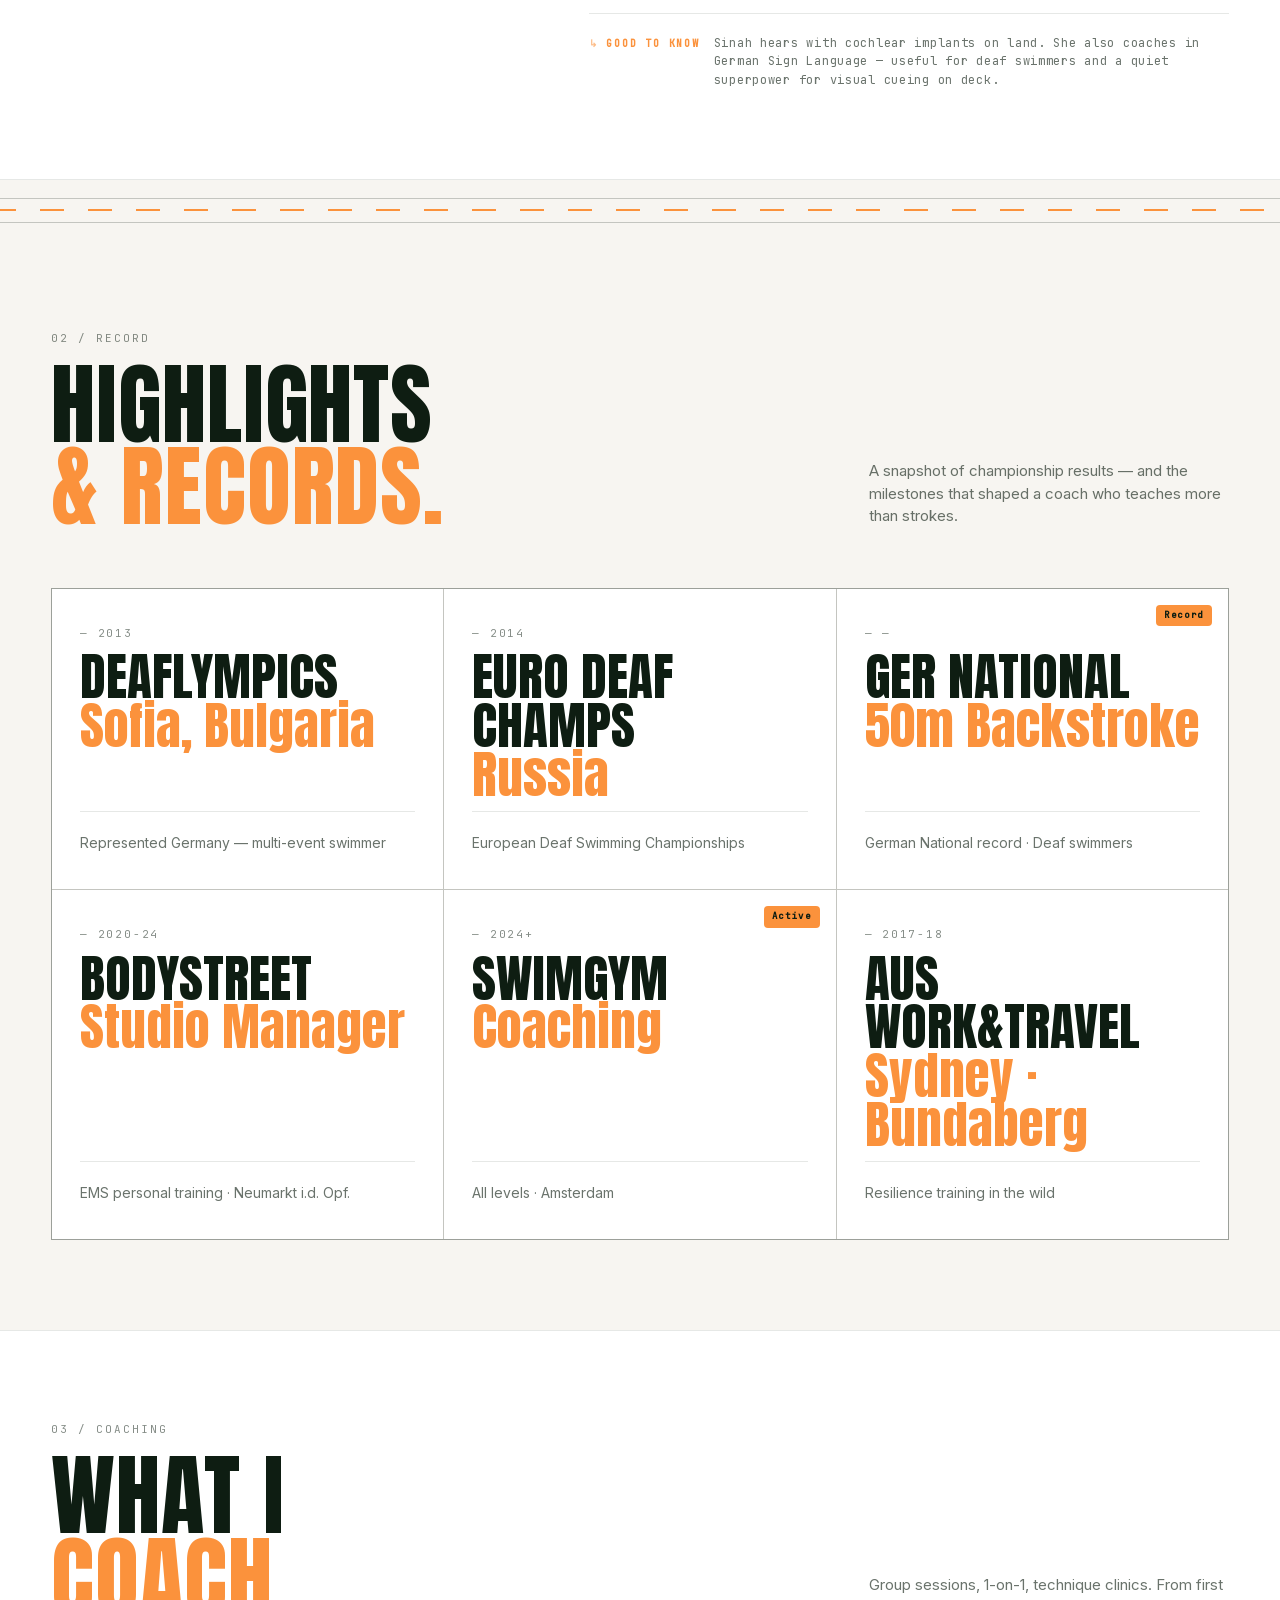
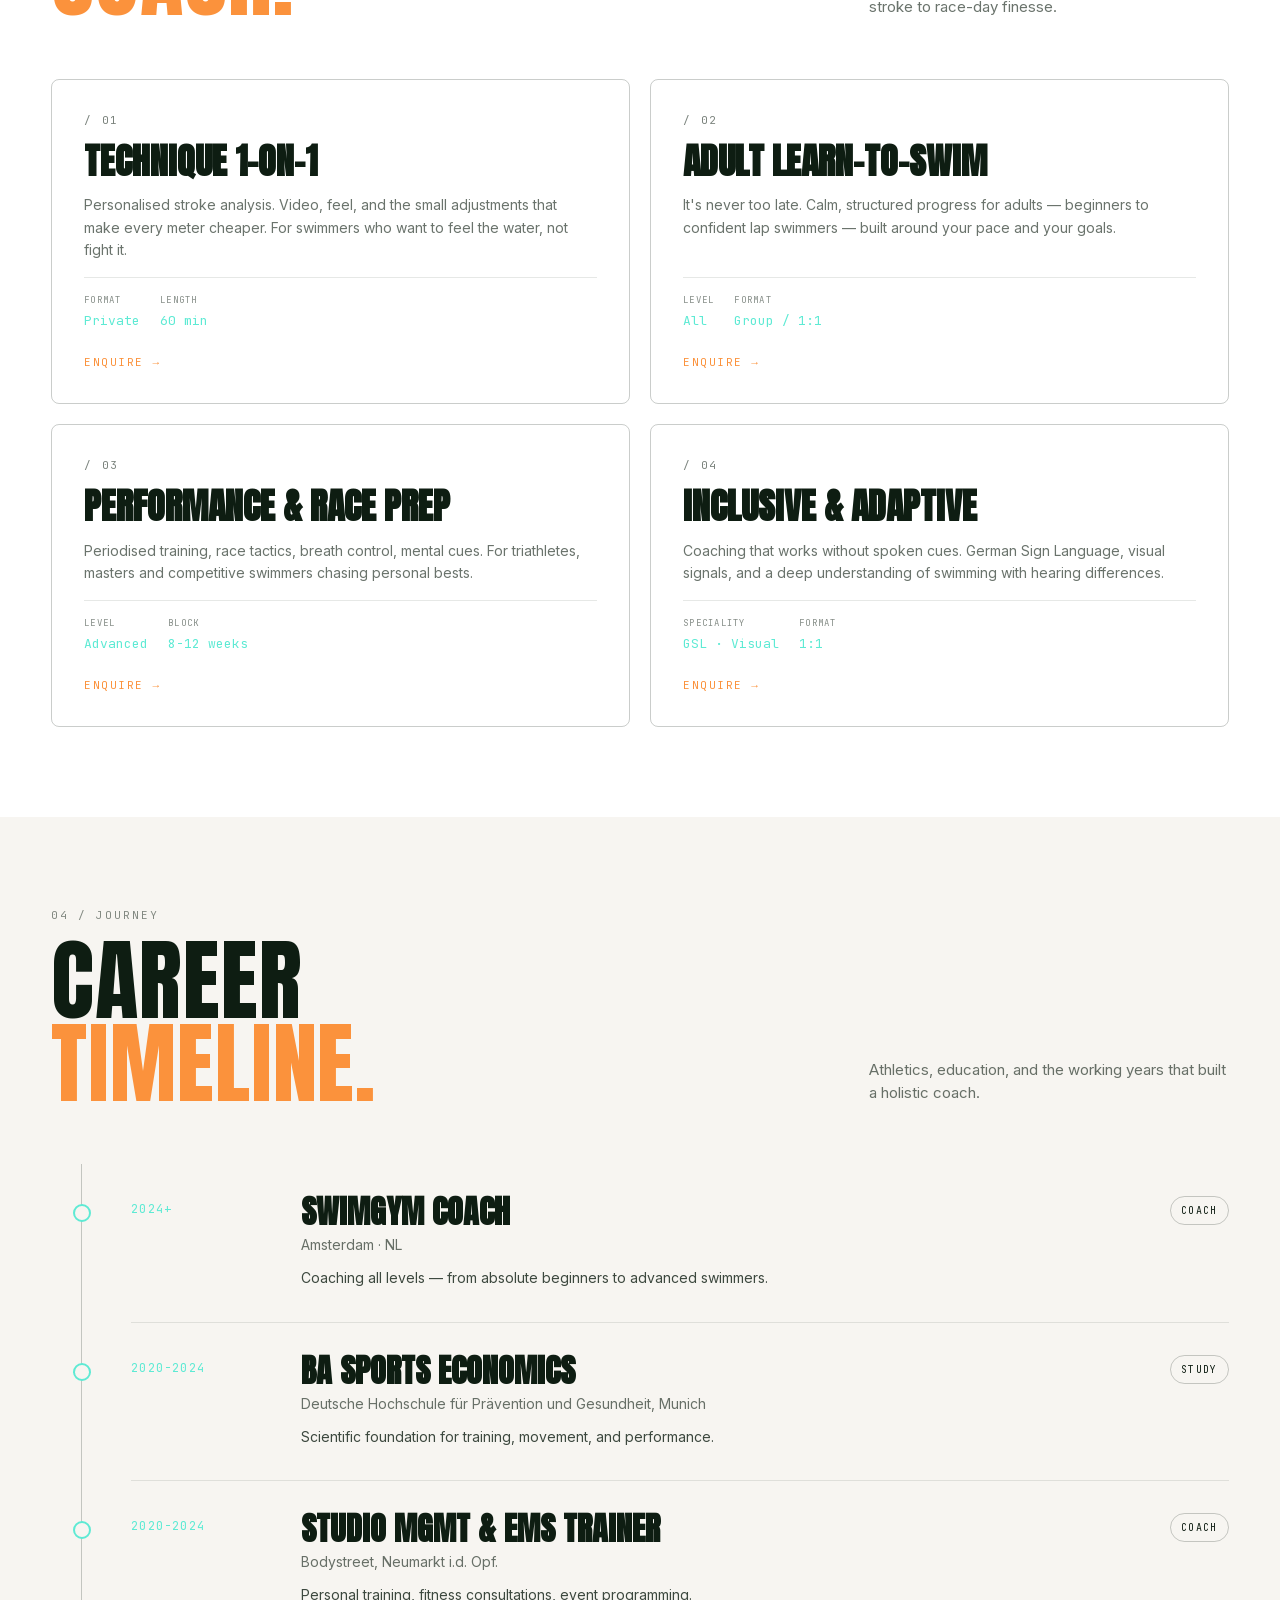
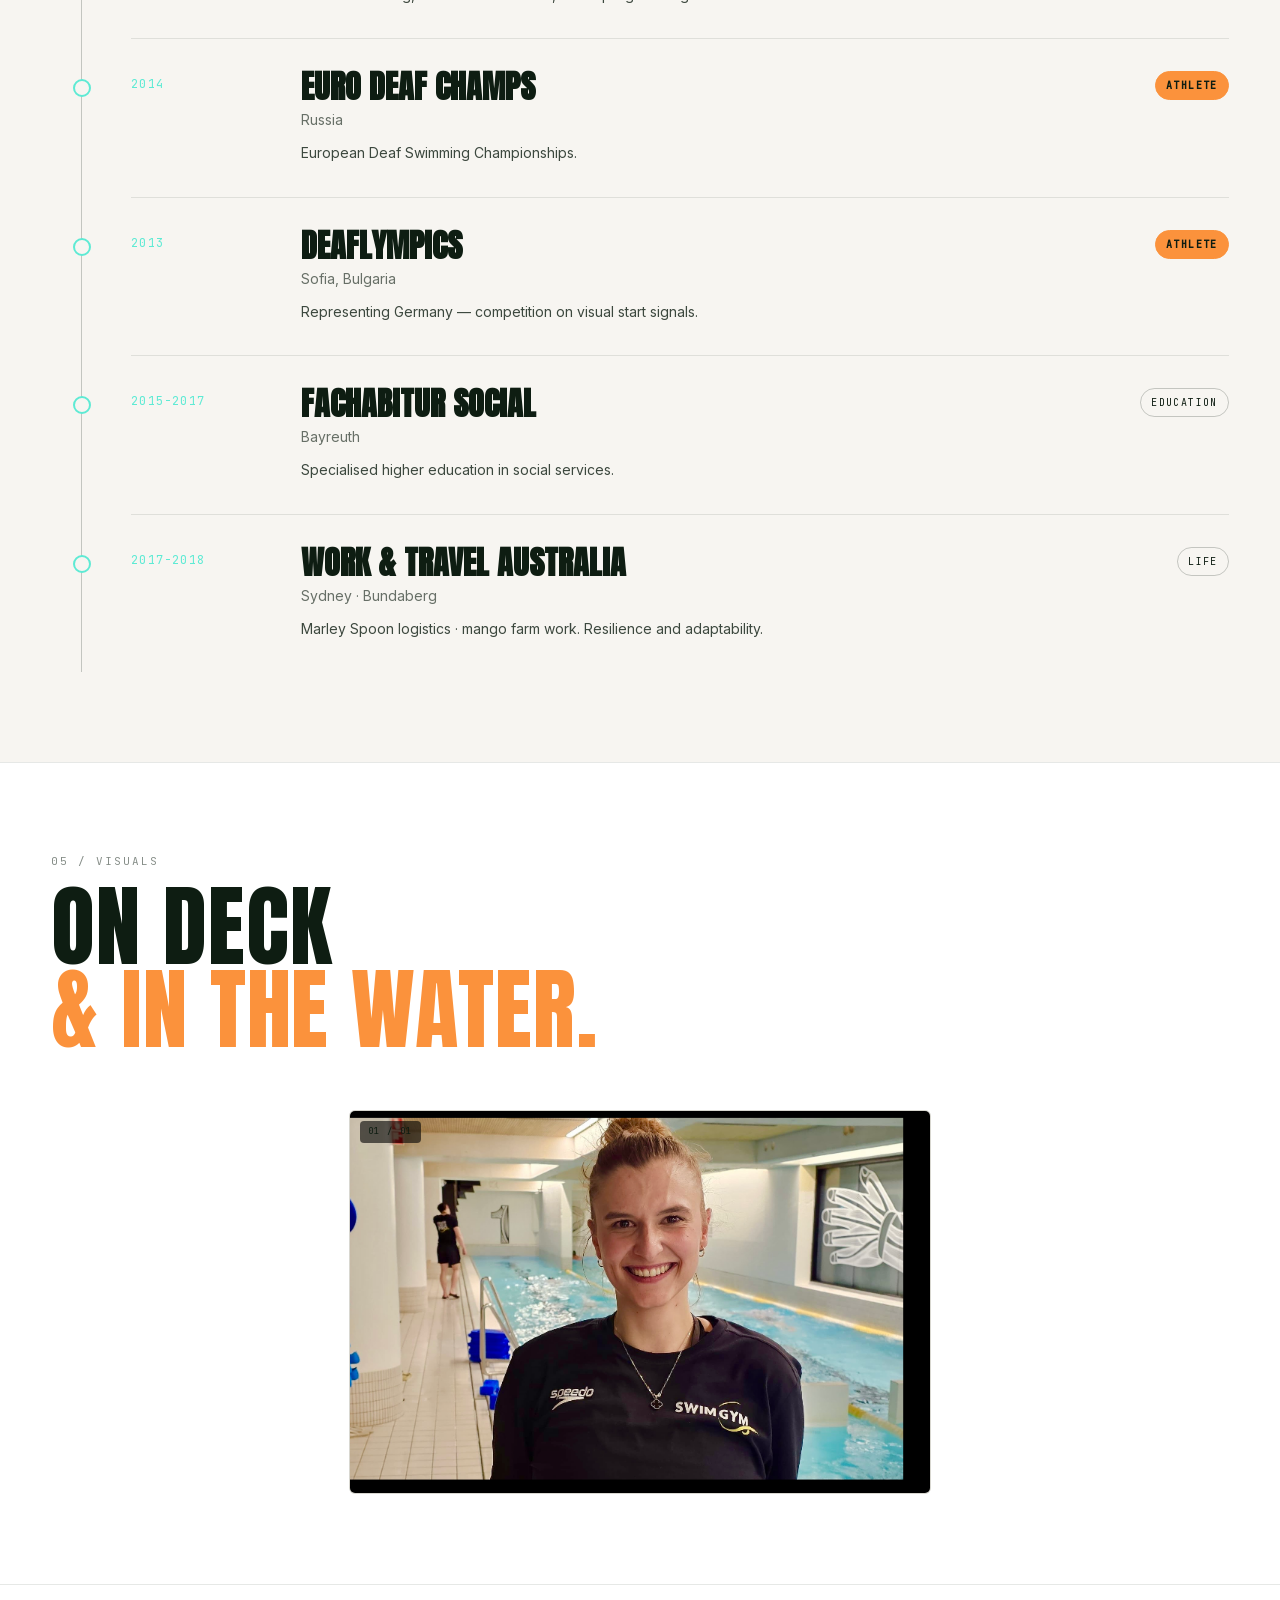
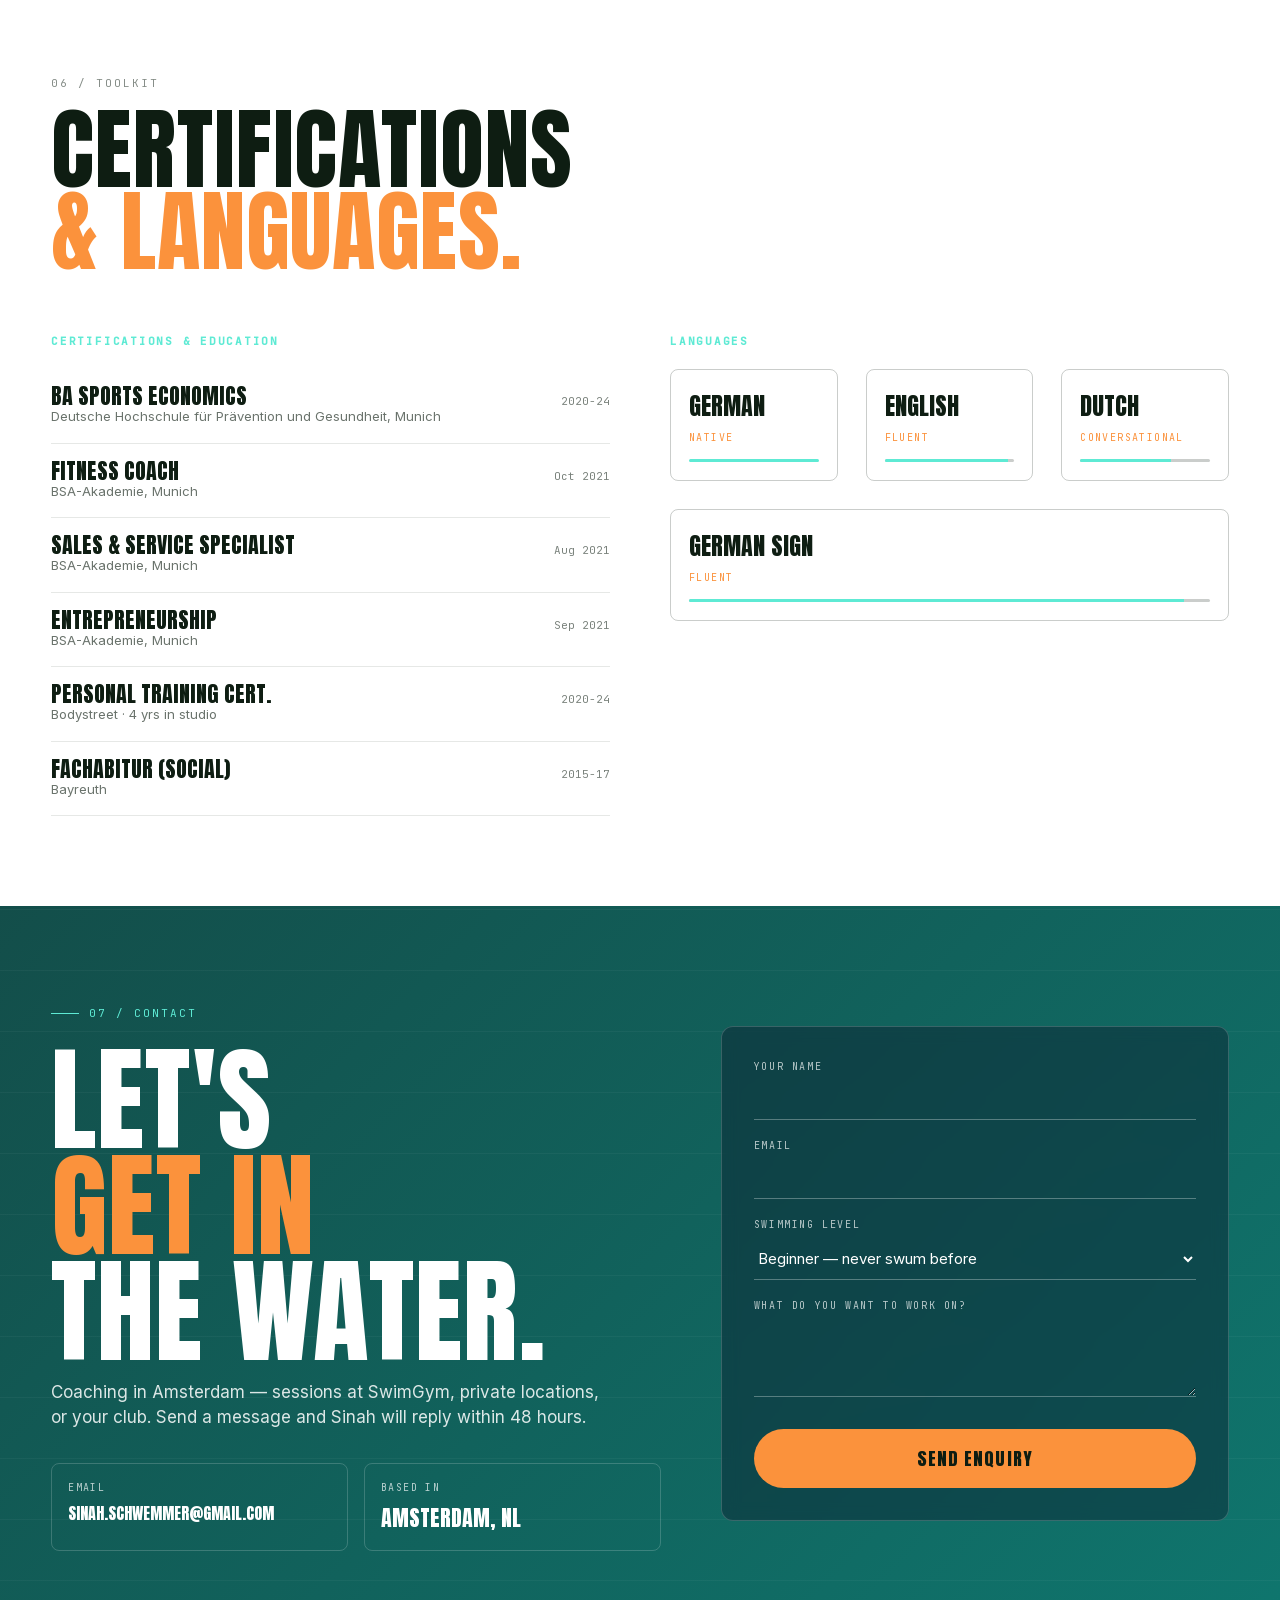
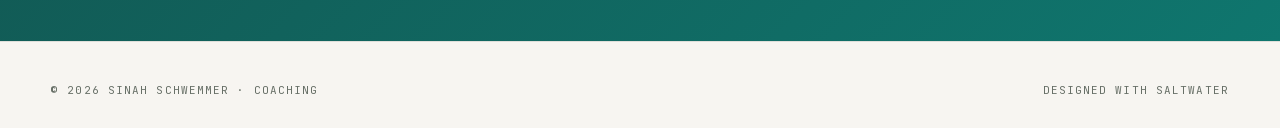
